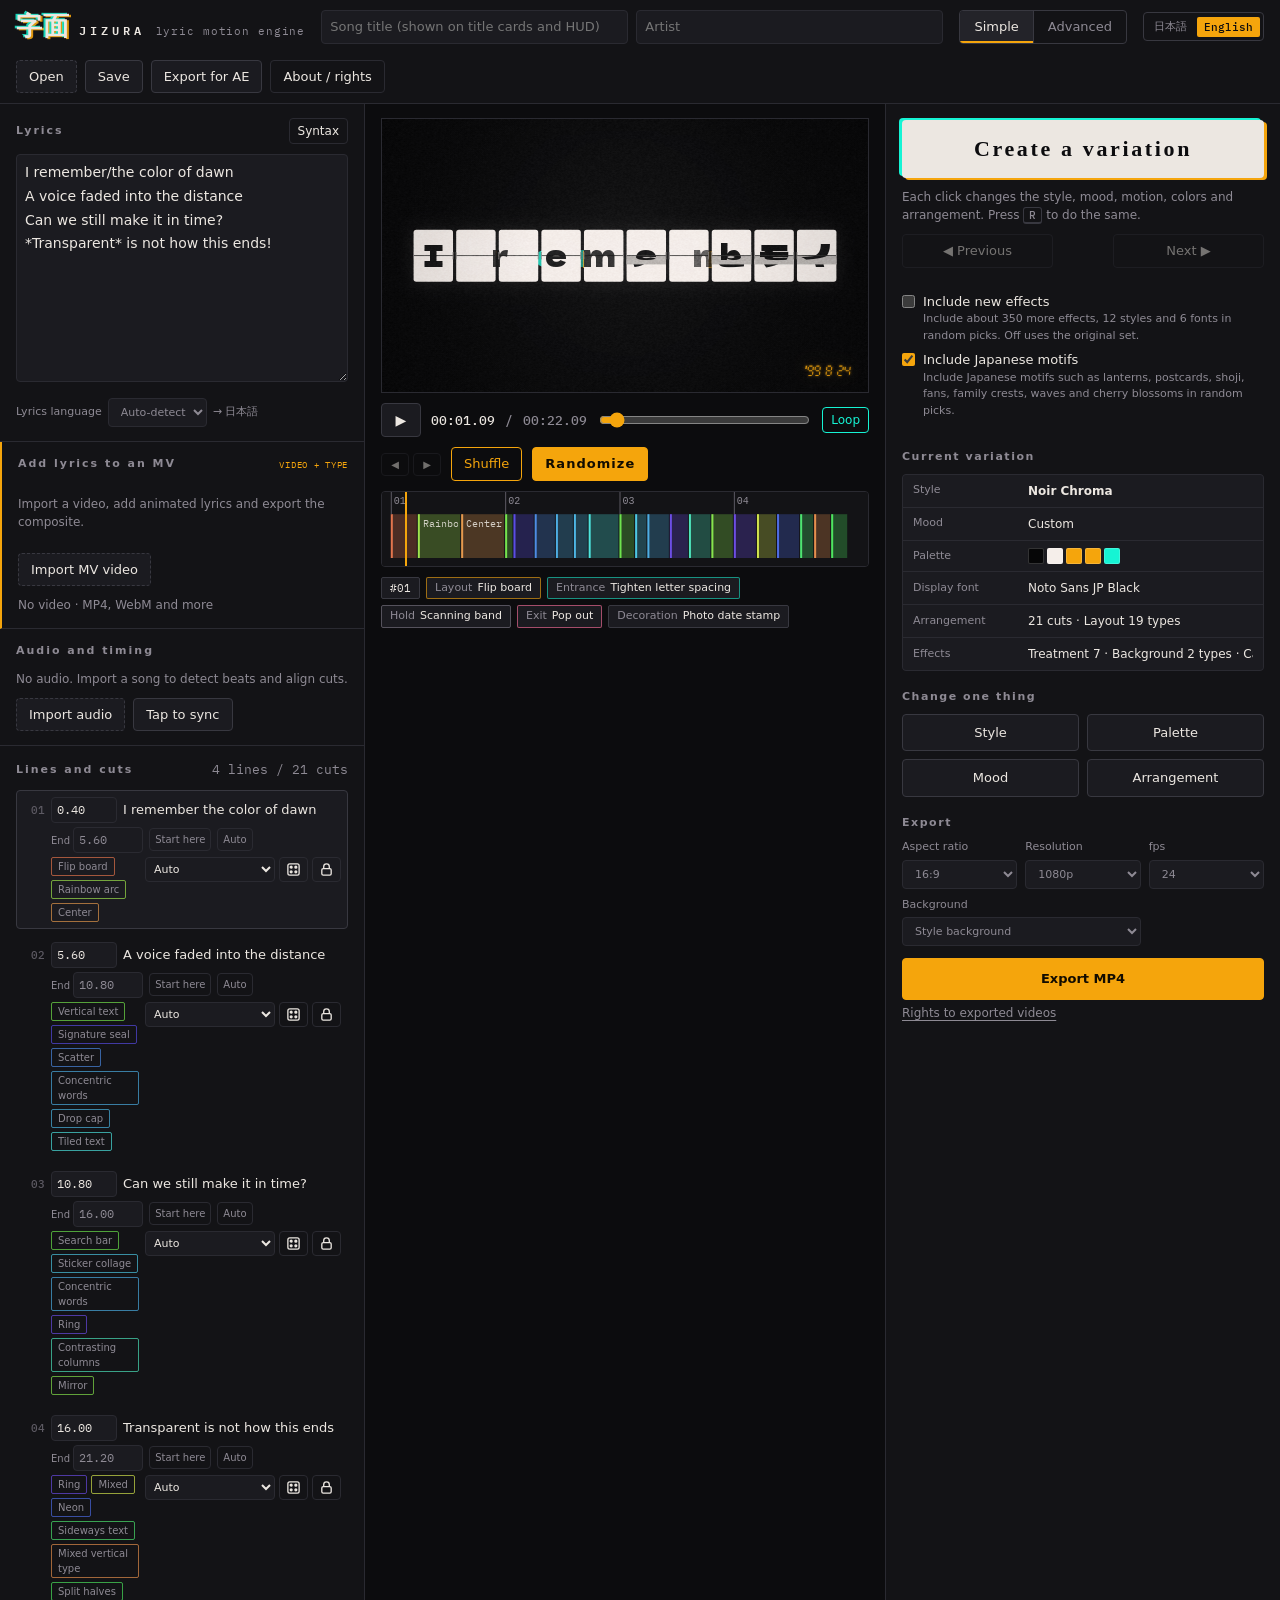
==== en/index.html @ 226ec04e "Add MV video backgrounds with animated lyric compositing" ====
<!doctype html>
<html lang="en">
<head>
<meta charset="utf-8">
<meta name="viewport" content="width=device-width, initial-scale=1, viewport-fit=cover">
<title>JIZURA — Lyric Motion Video Maker</title>
<meta name="description" content="Turn lyrics into animated lyric videos in your browser and export MP4.">
<link rel="canonical" href="https://852wa.github.io/JIZURA/en/">
<link rel="alternate" hreflang="ja" href="https://852wa.github.io/JIZURA/">
<link rel="alternate" hreflang="en" href="https://852wa.github.io/JIZURA/en/">
<meta property="og:type" content="website">
<meta property="og:title" content="JIZURA — Lyric Motion Video Maker">
<meta property="og:description" content="Turn lyrics into animated lyric videos in your browser and export MP4.">
<meta property="og:url" content="https://852wa.github.io/JIZURA/en/">
<meta name="twitter:card" content="summary">
<link rel="preconnect" href="https://fonts.googleapis.com">
<link rel="preconnect" href="https://fonts.gstatic.com" crossorigin>
<style>
:root {
  color-scheme: dark;
  --ink: #0c0c0e;
  --panel: #131316;
  --raised: #1b1b20;
  --raised2: #232329;
  --line: #2a2a31;
  --line2: #383840;
  --text: #ece7e1;
  --muted: #8e8a94;
  --faint: #5d5a63;
  --amber: #f5a50c;
  --cyan: #16f4d4;
  --rose: #ff6f9c;
  --danger: #ff5a6a;
  --ui: "IBM Plex Sans JP", "Noto Sans JP", "Hiragino Sans", "Yu Gothic UI", "Meiryo", system-ui, sans-serif;
  --mono: "IBM Plex Mono", "SFMono-Regular", Consolas, monospace;
  --brand: "Zen Old Mincho", "Noto Serif JP", "Yu Mincho", serif;
  --r: 4px;
}
html, body { height: 100%; }
[hidden] { display: none !important; }
body { margin: 0; background: var(--ink); color: var(--text); font: 13px/1.5 var(--ui); -webkit-font-smoothing: antialiased; }
* { box-sizing: border-box; }
button, input, select, textarea { font: inherit; color: inherit; }
:focus-visible { outline: 2px solid var(--cyan); outline-offset: 2px; }
@media (prefers-reduced-motion: reduce) { * { transition: none !important; } }

#app { display: flex; flex-direction: column; min-height: 100%; }

/* ---------- top bar ---------- */
.bar { display: flex; align-items: center; gap: 16px; padding-block: 10px; padding-inline: 16px; border-bottom: 1px solid var(--line); background: var(--panel); flex-wrap: wrap; }
.brand { display: flex; align-items: baseline; gap: 10px; min-width: 0; }
.brand .mark { font: 900 26px/1 var(--brand); letter-spacing: 0.02em; color: var(--text); text-shadow: -2px -1px 0 rgba(22,244,212,0.85), 2px 1px 0 rgba(245,165,12,0.9); }
.brand .word { font: 600 12px/1 var(--mono); letter-spacing: 0.34em; color: var(--text); }
.brand .tag { font: 400 11px/1 var(--mono); color: var(--muted); letter-spacing: 0.08em; }
.proj { display: flex; gap: 8px; flex: 1 1 280px; min-width: 0; }
.proj input { flex: 1 1 0; min-width: 0; }
.acts { display: flex; gap: 8px; flex-wrap: wrap; }
.lang-switch { display: inline-flex; align-items: center; gap: 3px; flex: none; font: 500 11px var(--mono); border: 1px solid var(--line2); border-radius: var(--r); padding: 3px; }
.lang-switch a, .lang-switch span { display: inline-block; padding: 3px 7px; color: var(--muted); text-decoration: none; border-radius: 2px; }
.lang-switch a:hover { color: var(--text); background: var(--raised2); }
.lang-switch [aria-current=page] { color: var(--ink); background: var(--amber); }
html[lang=en] { --ui: system-ui, -apple-system, "Segoe UI", sans-serif; --brand: Georgia, "Times New Roman", serif; }
html[lang=en] .work { grid-template-columns: minmax(315px, 365px) minmax(0, 1fr) minmax(350px, 395px); }
html[lang=en] .slider { grid-template-columns: 124px minmax(0, 1fr) 36px; }
html[lang=en] .now-row { grid-template-columns: 105px minmax(0, 1fr); }
html[lang=en] .font-row { grid-template-columns: 95px minmax(0, 1fr); }
html[lang=en] .ln .tools select { max-width: 130px; }
html[lang=en] .fields .field { overflow-wrap: anywhere; }
html[lang=en] .easy-grid button, html[lang=en] .tabs button { white-space: normal; line-height: 1.2; }

/* ---------- controls ---------- */
input[type=text], input[type=number], input:not([type]), select, textarea {
  background: var(--raised); border: 1px solid var(--line); border-radius: var(--r); padding: 6px 8px; min-width: 0;
}
input[type=number] { font-family: var(--mono); }
textarea { width: 100%; resize: vertical; line-height: 1.7; }
select { padding-right: 4px; }
button { background: var(--raised); border: 1px solid var(--line2); border-radius: var(--r); padding: 6px 12px; cursor: pointer; white-space: nowrap; }
button:hover { background: var(--raised2); border-color: #4a4a54; }
button:disabled { opacity: 0.45; cursor: not-allowed; }
button.small { padding: 3px 8px; font-size: 12px; }
button.ghost { background: transparent; border-color: var(--line); }
button.primary { background: var(--amber); color: #120c00; border-color: var(--amber); font-weight: 700; }
button.primary:hover { background: #ffb52a; }
button.accent { border-color: var(--amber); color: var(--amber); background: transparent; }
button.accent:hover { background: rgba(245,165,12,0.1); }
button[aria-pressed=true] { border-color: var(--cyan); color: var(--cyan); }
button.icon { padding: 4px 6px; line-height: 0; }
button.icon svg { width: 15px; height: 15px; }
label.file { position: relative; display: inline-flex; align-items: center; gap: 6px; background: var(--raised); border: 1px dashed var(--line2); border-radius: var(--r); padding: 6px 12px; cursor: pointer; }
label.file:hover { border-color: var(--amber); }
label.file input { position: absolute; inset: 0; opacity: 0; cursor: pointer; width: 100%; }
.muted { color: var(--muted); }
.mono { font-family: var(--mono); }
h2, h3 { margin: 0; font-weight: 600; }
h2 { font-size: 11px; letter-spacing: 0.18em; color: var(--muted); }
h3 { font-size: 11px; letter-spacing: 0.14em; color: var(--muted); margin-top: 18px; margin-bottom: 8px; }

/* ---------- workspace ---------- */
.work { flex: 1; display: grid; grid-template-columns: minmax(270px, 330px) minmax(0, 1fr) minmax(290px, 350px); min-height: 0; }
.col { min-width: 0; min-height: 0; }
.col-left, .col-right { background: var(--panel); overflow: auto; }
.col-left { border-right: 1px solid var(--line); }
.col-right { border-left: 1px solid var(--line); }
.sec { padding: 14px 16px; border-bottom: 1px solid var(--line); display: flex; flex-direction: column; gap: 10px; }
.sec-h { display: flex; align-items: center; justify-content: space-between; gap: 8px; }
#lyrics { min-height: 150px; font-size: 14px; }
.syntax { font-size: 12px; color: var(--muted); background: var(--raised); border: 1px solid var(--line); border-radius: var(--r); padding: 10px 12px; }
.syntax code { font-family: var(--mono); color: var(--amber); }
.syntax ul { margin: 0; padding-left: 16px; display: grid; gap: 3px; }
.row { display: flex; align-items: center; gap: 8px; flex-wrap: wrap; }
.audio-name { font-size: 12px; overflow-wrap: anywhere; }
.fields { display: grid; grid-template-columns: repeat(3, minmax(0, 1fr)); gap: 8px; }
.field { display: flex; flex-direction: column; gap: 4px; font-size: 11px; color: var(--muted); }
.field input, .field select { width: 100%; }
.tapbox { border: 1px solid var(--amber); border-radius: var(--r); padding: 10px; display: grid; gap: 8px; background: rgba(245,165,12,0.06); }
.tapbox .next { font-size: 15px; }
button.tap { font: 700 18px/1 var(--mono); letter-spacing: 0.2em; padding: 16px; background: var(--amber); color: #120c00; border-color: var(--amber); }

/* line list */
#lineList { list-style: none; margin: 0; padding: 0; display: grid; gap: 6px; }
.ln { display: grid; grid-template-columns: 22px 66px minmax(0, 1fr); gap: 4px 6px; align-items: center; padding: 6px; border: 1px solid transparent; border-radius: var(--r); }
.ln:hover { background: var(--raised); }
.ln.cur { border-color: var(--line2); background: var(--raised); }
.ln .no { font: 500 11px var(--mono); color: var(--faint); text-align: right; }
.ln .time { width: 100%; padding: 3px 5px; font-size: 12px; }
.ln .txt { overflow: hidden; text-overflow: ellipsis; white-space: nowrap; cursor: pointer; }
.ln .meta { grid-column: 2 / 4; display: flex; justify-content: space-between; align-items: flex-start; gap: 6px; }
.ln .tools { display: flex; gap: 4px; flex: none; }
.ln .tools select { padding: 2px 4px; font-size: 11px; max-width: 92px; }
.ln .cuts { display: flex; gap: 4px; flex-wrap: wrap; min-width: 0; }
.ln .cuts span { font-size: 10px; padding: 1px 6px; border-radius: 2px; border: 1px solid var(--line2); color: var(--muted); cursor: pointer; }
.ln .cuts span:hover { color: var(--text); border-color: var(--amber); }
.mv-section { border-left: 2px solid var(--amber); }
.mv-pill { font: 9px var(--mono); letter-spacing: .08em; color: var(--amber); }
.mv-load { border-color: var(--amber); }
.mv-warning { font-size: 11px; line-height: 1.6; color: var(--amber); overflow-wrap: anywhere; }
.mv-slider { display: grid; grid-template-columns: 1fr auto; gap: 4px 8px; margin: 12px 0; font-size: 11px; color: var(--muted); }
.mv-slider input { grid-column: 1 / -1; width: 100%; }
.mv-slider output { font-family: var(--mono); color: var(--text); }
.mv-presets { margin-top: 12px; }
.mv-presets button { flex: 1; font-size: 11px; }
.mv-section .fields { grid-template-columns: 1fr; }
.mv-section select { width: 100%; }
.ln .line-end-row { grid-column: 2 / 4; display: flex; align-items: center; gap: 6px; font-size: 10px; color: var(--muted); }
.ln .line-end-row input { width: 70px; padding: 3px 5px; font-size: 12px; }
.ln .line-end-row button { padding: 3px 5px; font-size: 10px; }

/* ---------- stage ---------- */
.col-stage { display: flex; flex-direction: column; gap: 10px; padding: 14px 16px; min-width: 0; }
.viewport { position: relative; width: 100%; background: #000; border: 1px solid var(--line); display: grid; place-items: center; overflow: hidden; }
.viewport canvas { display: block; width: 100%; height: auto; max-height: 68vh; object-fit: contain; }
.field-wide { grid-column: span 2; }
.lang-row { display: flex; align-items: center; flex-wrap: wrap; gap: 6px; margin-top: 6px; font-size: 11px; color: var(--muted); }
.lang-row select { width: auto; }
.key-badge { position: absolute; right: 10px; top: 10px; background: rgba(12,12,14,0.78); border: 1px solid var(--line2); color: #fff; padding: 3px 8px; border-radius: var(--r); font-size: 11px; pointer-events: none; letter-spacing: .04em; }
.key-badge i { display: inline-block; width: 9px; height: 9px; border-radius: 2px; margin-right: 6px; vertical-align: -1px; border: 1px solid rgba(255,255,255,.5); }
.overlay-msg { position: absolute; left: 12px; bottom: 12px; background: rgba(12,12,14,0.85); border: 1px solid var(--line2); padding: 6px 10px; border-radius: var(--r); font-size: 12px; }
.transport { display: flex; align-items: center; gap: 10px; flex-wrap: wrap; }
.transport .tc { font: 500 13px var(--mono); font-variant-numeric: tabular-nums; }
.transport input[type=range] { flex: 1 1 160px; accent-color: var(--amber); }
button.play { width: 40px; height: 34px; padding: 0; font-size: 14px; }
#timeline { width: 100%; height: 76px; display: block; background: var(--panel); border: 1px solid var(--line); border-radius: var(--r); cursor: pointer; touch-action: none; }
.cutinfo { display: flex; gap: 6px; flex-wrap: wrap; align-items: center; min-height: 26px; }
.chip { font-size: 11px; padding: 2px 8px; border-radius: 2px; border: 1px solid var(--line2); color: var(--text); background: var(--raised); }
.chip b { font-weight: 500; color: var(--muted); margin-right: 5px; }
.chip.l { border-color: rgba(245,165,12,0.6); }
.chip.e { border-color: rgba(22,244,212,0.55); }
.chip.x { border-color: rgba(255,111,156,0.6); }
.chip.h { border-color: #55525c; }
.hint { font-size: 12px; color: var(--muted); }

/* ---------- right panel ---------- */
.tabs { display: grid; grid-template-columns: repeat(4, 1fr); border-bottom: 1px solid var(--line); position: sticky; top: 0; background: var(--panel); z-index: 2; }
.tabs button { border: 0; border-radius: 0; background: transparent; padding: 11px 4px; color: var(--muted); border-bottom: 2px solid transparent; }
.tabs button[aria-selected=true] { color: var(--text); border-bottom-color: var(--amber); }
.tabpane { padding: 14px 16px 24px; }
.style-grid { display: grid; grid-template-columns: repeat(3, minmax(0, 1fr)); gap: 8px; }
.stile { display: flex; flex-direction: column; gap: 5px; padding: 0; border: 1px solid var(--line); background: transparent; border-radius: var(--r); overflow: hidden; text-align: left; }
.stile canvas { width: 100%; aspect-ratio: 16 / 9; display: block; }
.stile span { font-size: 11px; padding: 0 7px 6px; white-space: nowrap; overflow: hidden; text-overflow: ellipsis; }
.stile[aria-pressed=true] { border-color: var(--amber); box-shadow: 0 0 0 1px var(--amber); color: var(--text); }
.slider { display: grid; grid-template-columns: 96px minmax(0, 1fr) 36px; gap: 8px; align-items: center; margin-bottom: 8px; }
.slider input { width: 100%; accent-color: var(--amber); }
.slider output { font: 500 11px var(--mono); color: var(--muted); text-align: right; }
.checks { display: grid; grid-template-columns: repeat(2, minmax(0, 1fr)); gap: 3px 10px; }
.checks label { display: flex; align-items: center; gap: 6px; font-size: 12px; padding: 2px 0; }
.checks input { accent-color: var(--amber); }
.group-h { display: flex; justify-content: space-between; align-items: center; margin-top: 16px; margin-bottom: 6px; }
.tgroup { border: 1px solid var(--line); border-radius: var(--r); margin-bottom: 8px; background: var(--raised); }
.tgroup summary { display: flex; justify-content: space-between; align-items: center; padding: 8px 10px; cursor: pointer; list-style: none; font-size: 12px; }
.tgroup summary::-webkit-details-marker { display: none; }
.tgroup summary::before { content: '▸'; color: var(--muted); margin-right: 8px; transition: transform .15s; }
.tgroup[open] summary::before { transform: rotate(90deg); }
.tgroup .tg-name { flex: 1; font-weight: 600; }
.tgroup .tg-cnt { color: var(--muted); font-size: 11px; }
.tgroup .tg-tools { display: flex; gap: 6px; padding: 0 10px 8px; }
.tgroup .checks { padding: 0 10px 10px; }
.chip.t { border-color: rgba(180,140,255,0.6); }
.chip.b { border-color: rgba(120,200,120,0.55); }
.chip.c { border-color: rgba(120,170,255,0.6); }
.group-h:first-child { margin-top: 0; }
.color-row { display: grid; grid-template-columns: repeat(3, minmax(0, 1fr)); gap: 8px; }
.color-row label { display: flex; flex-direction: column; gap: 3px; font-size: 11px; color: var(--muted); }
.color-row input[type=color] { width: 100%; height: 28px; padding: 0; border: 1px solid var(--line); background: transparent; border-radius: var(--r); }
.font-row { display: grid; grid-template-columns: 70px minmax(0, 1fr); gap: 8px; align-items: center; margin-bottom: 6px; font-size: 12px; }
.progress { height: 6px; background: var(--raised2); border-radius: 3px; overflow: hidden; }
.progress i { display: block; height: 100%; width: 0; background: linear-gradient(90deg, var(--cyan), var(--amber)); }
.outbtns { display: grid; gap: 8px; margin-top: 12px; }
.outbtns button { padding: 10px 12px; }
.note { font-size: 12px; color: var(--muted); border-left: 2px solid var(--line2); padding-left: 10px; margin-top: 12px; }
.kbd { font: 500 11px var(--mono); border: 1px solid var(--line2); border-bottom-width: 2px; padding: 0 5px; border-radius: 3px; }

label.check { display: flex; align-items: flex-start; gap: 8px; margin-bottom: 8px; cursor: pointer; }
label.check input { margin: 3px 0 0; flex: none; accent-color: var(--amber); }
label.check small { display: block; font-size: 11px; color: var(--muted); }

/* ---------- modes / おまかせ ---------- */
.modes { display: inline-flex; border: 1px solid var(--line2); border-radius: var(--r); overflow: hidden; }
.modes button { border: 0; border-radius: 0; background: transparent; padding: 6px 14px; color: var(--muted); }
.modes button + button { border-left: 1px solid var(--line2); }
.modes button[aria-pressed=true] { background: var(--raised2); color: var(--text); box-shadow: inset 0 -2px 0 var(--amber); }
#app.is-easy .tabs, #app.is-easy .tabpane, #app.is-easy .pro-only { display: none !important; }
.hist-btns { display: inline-flex; gap: 4px; }
button.icon-txt { font-size: 10px; min-width: 28px; }
.transport #btnOmakase { letter-spacing: 0.08em; }

.easy { padding: 16px 16px 28px; display: grid; gap: 18px; }
.easy h3 { margin: 0 0 8px; }
.easy-hero { display: grid; gap: 10px; }
button.omakase {
  position: relative; padding: 18px 14px; font: 900 22px/1 var(--brand); letter-spacing: 0.12em;
  background: var(--text); color: var(--ink); border: 0; border-radius: var(--r);
  box-shadow: -3px -2px 0 var(--cyan), 3px 2px 0 var(--amber);
  transition: transform .12s ease, box-shadow .12s ease;
}
button.omakase:hover { background: #fff; box-shadow: -5px -3px 0 var(--cyan), 5px 3px 0 var(--amber); }
button.omakase:active { transform: translateY(1px) scale(0.99); box-shadow: -1px -1px 0 var(--cyan), 1px 1px 0 var(--amber); }
button.omakase:disabled { box-shadow: none; }
.easy-hero .hint { margin: 0; }
.hist-row { display: grid; grid-template-columns: 1fr auto 1fr; gap: 8px; align-items: center; }
.hist-row #histPos { font-size: 11px; text-align: center; min-width: 44px; }
.now { display: grid; gap: 1px; background: var(--line); border: 1px solid var(--line); border-radius: var(--r); overflow: hidden; }
.now-row { display: grid; grid-template-columns: 84px minmax(0, 1fr); gap: 10px; align-items: center; padding: 7px 10px; background: var(--raised); font-size: 12px; }
.now-row .k { color: var(--muted); font-size: 11px; }
.now-row .v { display: flex; align-items: center; gap: 8px; min-width: 0; overflow: hidden; text-overflow: ellipsis; white-space: nowrap; }
.now-row b { font-weight: 700; }
.tagl { font: 500 10px var(--mono); color: var(--cyan); border: 1px solid rgba(22,244,212,0.5); padding: 0 5px; border-radius: 2px; }
.easy-grid { display: grid; grid-template-columns: repeat(2, minmax(0, 1fr)); gap: 8px; }
.easy-grid button { padding: 10px 8px; }
.easy .fields { display: grid; grid-template-columns: repeat(3, minmax(0, 1fr)); gap: 8px; }
.easy .exp-box { margin-top: 10px; }
.swatches { display: inline-flex; gap: 3px; vertical-align: middle; }
.swatches i { width: 16px; height: 16px; border-radius: 2px; border: 1px solid rgba(255,255,255,0.18); display: inline-block; }
#paletteSwatch i { width: 22px; height: 22px; }
.toast {
  position: absolute; top: 12px; left: 50%; transform: translate(-50%, -6px); opacity: 0;
  display: flex; align-items: center; gap: 10px; max-width: calc(100% - 24px);
  background: rgba(12,12,14,0.9); border: 1px solid var(--line2); border-left: 2px solid var(--amber);
  padding: 7px 12px; border-radius: var(--r); font-size: 12px; white-space: nowrap; overflow: hidden; text-overflow: ellipsis; pointer-events: none;
  transition: opacity .2s ease, transform .2s ease;
}
.toast.in { opacity: 1; transform: translate(-50%, 0); }
.toast.out { opacity: 0; transform: translate(-50%, -6px); }

/* ---------- 利用について ---------- */
button.linkish { background: none; border: 0; padding: 4px 0; color: var(--muted); font-size: 12px; text-decoration: underline; text-underline-offset: 3px; cursor: pointer; justify-self: start; }
button.linkish:hover { color: var(--text); background: none; }
dialog.terms { width: min(520px, calc(100vw - 32px)); max-height: calc(100vh - 48px); overflow: auto; padding: 22px 24px 18px; background: var(--panel); color: var(--text); border: 1px solid var(--line2); border-radius: 8px; box-shadow: 0 20px 60px rgba(0,0,0,0.55); }
dialog.terms::backdrop { background: rgba(6,6,8,0.66); }
dialog.terms h2 { font-size: 15px; letter-spacing: 0.08em; color: var(--text); margin: 0 0 14px; }
dialog.terms p { margin: 0 0 10px; line-height: 1.75; font-size: 13px; }
dialog.terms a { color: var(--cyan); word-break: break-all; }
.terms-main { border-left: 3px solid var(--amber); background: var(--raised); padding: 12px 14px 4px; border-radius: 0 var(--r) var(--r) 0; margin-bottom: 14px; }
.terms-main .terms-big { font-size: 15px; }
.terms-main strong { color: var(--amber); font-weight: 700; }
.terms-sub { color: var(--muted); font-size: 12px !important; }
.terms-note { font-size: 12px !important; }
.terms-oss { font-size: 12px; color: var(--muted); margin: 4px 0 14px; }
.terms-oss summary { cursor: pointer; }
.terms-oss p { font-size: 12px !important; margin-top: 6px; }
.terms-foot { display: flex; justify-content: space-between; align-items: center; gap: 12px; border-top: 1px solid var(--line); padding-top: 12px; }

/* ---------- responsive ---------- */
@media (max-width: 1180px) {
  .work { grid-template-columns: minmax(0, 1fr) minmax(0, 1fr); }
  html[lang=en] .work { grid-template-columns: minmax(0, 1fr) minmax(0, 1fr); }
  .col-stage { grid-column: 1 / -1; order: -1; }
  .col-left { border-right: 1px solid var(--line); }
  .col-right { border-left: 0; }
}
@media (max-width: 760px) {
  .work { grid-template-columns: minmax(0, 1fr); }
  html[lang=en] .work { grid-template-columns: minmax(0, 1fr); }
  .col-left, .col-right { border: 0; border-top: 1px solid var(--line); }
  .bar { gap: 10px; }
  .brand .tag { display: none; }
  .fields { grid-template-columns: repeat(2, minmax(0, 1fr)); }
  .easy .fields { grid-template-columns: repeat(3, minmax(0, 1fr)); }
  #app.is-easy .col-right { order: 0; border-top: 1px solid var(--line); }
  #app.is-easy .col-left { order: 1; }
  .transport .hist-btns { display: none; }
}

/* 追加分 / 和風 switches + badges */
.pick-sets { margin: 12px 0 6px; text-align: left; }
.pick-sets label.check { margin-bottom: 6px; }
.easy-hero .pick-sets { margin-top: 14px; }
.set-badge { display: inline-block; margin-left: 4px; padding: 0 4px; border: 1px solid var(--amber); border-radius: 3px; color: var(--amber); font-size: 10px; line-height: 15px; vertical-align: 1px; }
.set-badge.ex { border-color: var(--cyan, #4cc9d9); color: var(--cyan, #4cc9d9); }
.checks label.set-off { opacity: 0.45; }
.checks label.set-off .set-badge { border-color: var(--muted); color: var(--muted); }
.stile { position: relative; }
.stile .badges { position: absolute; top: 4px; left: 4px; padding: 0; display: flex; gap: 3px; }
.stile .set-badge { margin: 0; padding: 0 4px; font-size: 10px; line-height: 15px; background: rgba(0,0,0,0.55); }
.stile.set-off { opacity: 0.55; }

</style>
</head>
<body>
<div id="app">
  <header class="bar">
    <div class="brand"><span class="mark" aria-hidden="true">字面</span><span class="word">JIZURA</span><span class="tag">lyric motion engine</span></div>
    <div class="proj">
      <input id="songTitle" type="text" placeholder="Song title (shown on title cards and HUD)" aria-label="Song title">
      <input id="songArtist" type="text" placeholder="Artist" aria-label="Artist">
    </div>
    <div class="modes" role="group" aria-label="Editor mode">
      <button id="modeEasy" aria-pressed="false" title="A simple workspace focused on automatic creation">Simple</button>
      <button id="modePro" aria-pressed="true" title="Show all settings">Advanced</button>
    </div>
    <nav class="lang-switch" aria-label="Language"><a href="../index.html" lang="ja">日本語</a><span aria-current="page">English</span></nav>
    <div class="acts">
      <label class="file" title="Open a saved project (.json)">Open<input id="fileProject" type="file" accept=".json,application/json"></label>
      <button id="btnSave" title="Save project as .json">Save</button>
      <button id="btnAE" title="Export project data for the After Effects panel">Export for AE</button>
      <button id="btnTerms" class="ghost terms-open" title="Rights and licenses for your exports">About / rights</button>
    </div>
  </header>

  <main class="work">
    <!-- ================= left: lyrics & timing ================= -->
    <section class="col col-left" aria-label="Lyrics and timing">
      <div class="sec">
        <div class="sec-h"><h2>Lyrics</h2><button id="btnSyntax" class="ghost small" aria-expanded="false">Syntax</button></div>
        <textarea id="lyrics" rows="9" spellcheck="false" aria-label="Lyrics (one phrase per line)"></textarea>
        <label class="lang-row">Lyrics language<select id="lyricLang"><option value="auto">Auto-detect</option><option value="ja">日本語</option><option value="zh-Hant">繁體中文</option><option value="zh-Hans">简体中文</option><option value="ko">한국어</option></select><span id="langNote" class="muted"></span></label>
        <div id="syntax" class="syntax" hidden>
          <ul>
            <li>One phrase per line. A blank line adds a short pause.</li>
            <li><code>I remember/the dawn</code> … <code>/</code> marks a cut boundary</li>
            <li><code>*transparent*</code> … emphasis (larger, stronger effects)</li>
            <li>A trailing <code>!</code> … adds a flash and shake</li>
            <li><code>lyrics|reading or note</code> … smaller text in annotation layouts</li>
            <li><code>[01:23.45]Lyrics</code> … uses an LRC timestamp</li>
            <li><code>#</code> starts a comment (ignored)</li>
          </ul>
        </div>
      </div>

      <div class="sec mv-section">
        <div class="sec-h"><h2>Add lyrics to an MV</h2><span class="mv-pill">VIDEO + TYPE</span></div>
        <p class="hint">Import a video, add animated lyrics and export the composite.</p>
        <div class="row">
          <label class="file mv-load">Import MV video<input id="videoFile" type="file" accept="video/*,.mp4,.webm,.mov,.m4v"></label>
          <button id="btnRemoveVideo" class="ghost small" hidden>Remove video</button>
        </div>
        <div id="videoName" class="muted audio-name" role="status" aria-live="polite">No video · MP4, WebM and more</div>
        <p id="videoWarning" class="mv-warning" role="status" hidden></p>
        <div id="videoControls" hidden>
          <div class="fields">
            <label class="field">Video fit<select id="videoFit"><option value="contain">Fit whole video</option><option value="cover">Fill frame</option></select></label>
            <label class="field">Audio source<select id="videoAudioSource"><option value="video">Video audio</option><option value="audio">Imported audio</option><option value="mute">Mute</option></select></label>
          </div>
          <div class="row mv-presets" role="group" aria-label="Text placement presets">
            <button type="button" data-mv-preset="center">Center</button><button type="button" data-mv-preset="lower">Lower</button><button type="button" data-mv-preset="upper">Upper</button>
          </div>
          <label class="mv-slider">Text scale <output id="videoTextScaleValue"></output><input id="videoTextScale" type="range" min="20" max="100" step="1"></label>
          <label class="mv-slider">Horizontal position <output id="videoXValue"></output><input id="videoX" type="range" min="0" max="100" step="1"></label>
          <label class="mv-slider">Vertical position <output id="videoYValue"></output><input id="videoY" type="range" min="0" max="100" step="1"></label>
          <label class="mv-slider">Dim video <output id="videoDimValue"></output><input id="videoDim" type="range" min="0" max="80" step="1"></label>
          <label class="row"><input id="videoShadow" type="checkbox">Text shadow</label>
          <p class="hint">Adjust lyric start and end times in the line list below. Export uses the MV duration. Video processing stays on your device.</p>
        </div>
      </div>

      <div class="sec">
        <div class="sec-h"><h2>Audio and timing</h2></div>
        <div id="audioName" class="muted audio-name">No audio. Import a song to detect beats and align cuts.</div>
        <div class="row">
          <label class="file" title="MP3, WAV, M4A and more">Import audio<input id="audioFile" type="file" accept="audio/*,.mp3,.wav,.m4a,.aac,.ogg,.flac"></label>
          <button id="btnTap" title="Tap at the start of each line while the song plays">Tap to sync</button>
        </div>
        <div class="fields pro-only">
          <label class="field">BPM<input id="bpm" type="number" min="0" max="300" step="0.1" placeholder="Auto"></label>
          <label class="field">Start (s)<input id="offset" type="number" min="0" step="0.05"></label>
          <label class="field">Line duration<input id="lineScale" type="number" min="0.4" max="3" step="0.05"></label>
        </div>
        <div class="row pro-only">
          <label class="row" style="gap:6px"><input id="snap" type="checkbox"> Snap to beat</label>
          <button id="btnResetTimes" class="ghost small">Clear manual timing</button>
        </div>
        <div id="tapPanel" class="tapbox" hidden>
          <div class="hint">Press <span class="kbd">Space</span> or the button as each line starts.</div>
          <div class="next">Next: <b id="tapLine">—</b></div>
          <button id="tapBtn" class="tap">TAP</button>
          <button id="tapStop" class="ghost">Finish</button>
        </div>
      </div>

      <div class="sec">
        <div class="sec-h"><h2>Lines and cuts</h2><span id="linesInfo" class="muted mono"></span></div>
        <ol id="lineList"></ol>
      </div>
    </section>

    <!-- ================= center: stage ================= -->
    <section class="col col-stage" aria-label="Preview">
      <div class="viewport" id="viewport"><canvas id="view" width="1280" height="720"></canvas><div id="viewMsg" class="overlay-msg" hidden></div><div id="keyBadge" class="key-badge" hidden></div><div id="toast" class="toast" role="status" aria-live="polite" hidden></div></div>
      <div class="transport">
        <button id="btnPlay" class="play" aria-label="Play">▶</button>
        <span id="timeNow" class="tc">00:00.00</span><span class="tc muted">/</span><span id="timeDur" class="tc muted">00:00.00</span>
        <input id="scrub" type="range" min="0" max="10000" value="0" aria-label="Playback position">
        <button id="btnLoop" class="ghost small" aria-pressed="true">Loop</button>
        <span class="hist-btns">
          <button id="btnPrev" class="ghost small icon-txt" title="Previous variation" aria-label="Previous">◀</button>
          <button id="btnNext" class="ghost small icon-txt" title="Next variation" aria-label="Next">▶</button>
        </span>
        <button id="btnShuffle" class="accent" title="Shuffle the arrangement, keeping locked lines">Shuffle</button>
        <button id="btnOmakase" class="primary" title="Randomize style, mood, effects and colors (R)">Randomize</button>
      </div>
      <canvas id="timeline" aria-label="Timeline (click to seek)"></canvas>
      <div class="cutinfo" id="cutInfo"></div>
    </section>

    <!-- ================= right: look & output ================= -->
    <section class="col col-right" aria-label="Style and export">
      <div id="easyPanel" class="easy" hidden>
        <div class="easy-hero">
          <button id="btnOmakaseBig" class="omakase">Create a variation</button>
          <p class="hint">Each click changes the style, mood, motion, colors and arrangement. Press <span class="kbd">R</span> to do the same.</p>
          <div class="hist-row">
            <button id="btnPrev2" class="ghost">◀ Previous</button>
            <span id="histPos" class="muted mono"></span>
            <button id="btnNext2" class="ghost">Next ▶</button>
          </div>
          <div class="pick-sets">
            <label class="check"><input id="eExtra" class="extra-toggle" type="checkbox"><span>Include new effects<small>Include about 350 more effects, 12 styles and 6 fonts in random picks. Off uses the original set.</small></span></label>
            <label class="check"><input id="eWa" class="wa-toggle" type="checkbox" checked><span>Include Japanese motifs<small>Include Japanese motifs such as lanterns, postcards, shoji, fans, family crests, waves and cherry blossoms in random picks.</small></span></label>
          </div>
        </div>
        <div class="easy-sec">
          <h3>Current variation</h3>
          <div id="easyNow" class="now"></div>
        </div>
        <div class="easy-sec">
          <h3>Change one thing</h3>
          <div class="easy-grid">
            <button id="eStyle" title="Change the style only">Style</button>
            <button id="ePalette" title="Randomize accent and offset colors">Palette</button>
            <button id="eMood" title="Change motion, glitch and technique mood">Mood</button>
            <button id="eCut" title="Change the arrangement and motion only">Arrangement</button>
          </div>
        </div>
        <div class="easy-sec">
          <h3>Export</h3>
          <div class="fields">
            <label class="field">Aspect ratio<select id="eAspect"><option value="16:9">16:9</option><option value="9:16">9:16 portrait</option><option value="4:3">4:3</option><option value="3:4">3:4 portrait</option><option value="1:1">1:1</option><option value="4:5">4:5 portrait</option><option value="21:9">21:9</option></select></label>
            <label class="field">Resolution<select id="eRes"><option value="720">720p</option><option value="1080">1080p</option><option value="1440">1440p</option><option value="2160">4K</option></select></label>
            <label class="field">fps<select id="eFps"><option>24</option><option>30</option><option>60</option></select></label>
            <label class="field field-wide">Background<select id="eKey"><option value="off">Style background</option><option value="green">Green screen (compositing)</option><option value="black">Black background (compositing)</option></select></label>
          </div>
          <div class="outbtns"><button id="eMP4" class="primary">Export MP4</button></div>
          <button class="terms-open linkish">Rights to exported videos</button>
          <div class="exp-box" hidden>
            <div class="progress"><i class="exp-bar"></i></div>
            <div class="row" style="justify-content:space-between;margin-top:6px"><span class="exp-text muted mono">—</span><button class="exp-cancel ghost small">Cancel</button></div>
          </div>
        </div>
      </div>
      <nav class="tabs" role="tablist">
        <button role="tab" data-tab="style" aria-selected="true">Style</button>
        <button role="tab" data-tab="fx" aria-selected="false">Effects</button>
        <button role="tab" data-tab="tech" aria-selected="false">Techniques</button>
        <button role="tab" data-tab="out" aria-selected="false">Export</button>
      </nav>

      <div class="tabpane" data-pane="style">
        <div id="styleGrid" class="style-grid"></div>
        <h3>Font roles</h3>
        <div id="fontRoles"></div>
        <div class="row" style="margin-top:8px">
          <input id="localFont" type="text" placeholder="Installed font name (e.g. Arial)" style="flex:1">
          <button id="btnAddFont">Add</button>
        </div>
        <div class="row" style="margin-top:8px"><label class="file">Font file (.ttf/.otf)<input id="fontFile" type="file" accept=".ttf,.otf,.woff,.woff2"></label></div>
        <h3>Accent and offset colors</h3>
        <label class="check"><input id="accentOn" type="checkbox"><span>Use custom colors<small>Applies to every scene. Brightness adapts to the background.</small></span></label>
        <div class="color-row" id="colorRowAccent"></div>
        <div class="row" style="margin-top:10px">
          <button id="btnRandPalette" class="accent">Randomize palette</button>
          <div id="paletteSwatch" class="swatches" aria-hidden="true"></div>
        </div>
        <h3>Background and text colors</h3>
        <label class="check"><input id="colorOn" type="checkbox"><span>Use custom background and text colors</span></label>
        <div class="color-row" id="colorRow"></div>
      </div>

      <div class="tabpane" data-pane="fx" hidden>
        <div id="fxSliders"></div>
        <div class="row" style="margin-top:6px">
          <label class="row" style="gap:6px"><input id="fxFlash" type="checkbox"> Flash</label>
          <label class="row" style="gap:6px">Frame stepping <select id="fxKoma" title="Motion drawings per second (independent of export fps)"><option value="0">Full (export fps)</option><option value="12">On twos (12 drawings/s)</option><option value="8">On threes (8 drawings/s)</option></select></label>
        </div>
        <div class="fields" style="margin-top:12px">
          <label class="field">HUD<select id="fxHud"><option value="auto">Auto (by style)</option><option value="on">Always show</option><option value="off">Hide</option></select></label>
          <label class="field">Seed<input id="seed" type="number" step="1"></label>
          <label class="field">&nbsp;<button id="btnSeed" class="ghost">New seed</button></label>
        </div>
        <p class="note">The same seed produces the same arrangement. Reroll or lock individual lines in the list on the left.</p>
      </div>

      <div class="tabpane" data-pane="tech" hidden>
        <div class="pick-sets">
          <label class="check"><input id="tExtra" class="extra-toggle" type="checkbox"><span>Include new effects<small>Include techniques, styles and fonts marked New in automatic picks.</small></span></label>
          <label class="check"><input id="tWa" class="wa-toggle" type="checkbox" checked><span>Include Japanese motifs<small>Include techniques and styles marked JP in automatic picks. Manual selections remain available.</small></span></label>
        </div>
        <div class="row" style="margin-bottom:10px"><input id="techFilter" type="text" placeholder="Filter techniques by name" style="flex:1" aria-label="Filter techniques by name"><span id="techTotal" class="muted mono"></span></div>
        <div id="techLists"></div>
      </div>

      <div class="tabpane" data-pane="out" hidden>
        <div class="fields">
          <label class="field">Aspect ratio<select id="outAspect"><option value="16:9">16:9</option><option value="9:16">9:16 portrait</option><option value="4:3">4:3</option><option value="3:4">3:4 portrait</option><option value="1:1">1:1</option><option value="4:5">4:5 portrait</option><option value="21:9">21:9</option></select></label>
          <label class="field">Resolution<select id="outRes"><option value="720">720p</option><option value="1080">1080p</option><option value="1440">1440p</option><option value="2160">4K</option></select></label>
          <label class="field">fps<select id="outFps"><option>24</option><option>30</option><option>60</option></select></label>
          <label class="field">Quality<select id="outQuality"><option value="standard">Standard</option><option value="high">High</option><option value="max">Maximum</option></select></label>
          <label class="field field-wide">Background<select id="outKey"><option value="off">Style background</option><option value="green">Green screen (compositing)</option><option value="black">Black background (compositing)</option></select></label>
        </div>
        <p class="note key-note">Green screen and black background render white text and effects over a solid color, without background patterns, paper texture, particles or vignette. The preview shows the export. Use a chroma key for green or Screen blending / a luma key for black to composite over footage.</p>
        <label class="row" style="gap:6px;margin-top:10px"><input id="outAudio" type="checkbox" checked> Include audio in video</label>
        <div class="outbtns">
          <button id="btnMP4" class="primary">Export MP4</button>
          <button id="btnPNG">PNG sequence (ZIP)</button>
          <button id="btnPNGA">Transparent PNG (ZIP)</button>
        </div>
        <div class="exp-box" hidden style="margin-top:12px">
          <div class="progress"><i class="exp-bar"></i></div>
          <div class="row" style="justify-content:space-between;margin-top:6px"><span class="exp-text muted mono">—</span><button class="exp-cancel ghost small">Cancel</button></div>
        </div>
        <button class="terms-open linkish" style="margin-top:10px">Rights and licenses for exported videos and images</button>
        <p class="note" id="codecNote">Export runs in your browser (Chrome or Edge recommended).</p>
      </div>
    </section>
  </main>
</div>

<dialog id="termsDlg" class="terms" aria-labelledby="termsTitle">
  <form method="dialog">
    <h2 id="termsTitle">About / rights</h2>
    <div class="terms-main">
      <p class="terms-big">You own the <strong>videos and images you create</strong>.</p>
      <p class="terms-sub">Lyrics and music remain the property of their respective rights holders.</p>
    </div>
    <p>The tool is released under the <strong>MIT license</strong>. See the license at:</p>
    <p><a href="https://github.com/852wa/JIZURA" target="_blank" rel="noopener">https://github.com/852wa/JIZURA</a></p>
    <p class="muted terms-note">Your lyrics and audio are processed in this browser and are not sent to a server.</p>
    <details class="terms-oss"><summary>Open source software</summary>
      <p>MP4 export: mp4-muxer（MIT License）<br>Fonts: Google Fonts typefaces（SIL Open Font License 1.1）</p>
    </details>
    <div class="terms-foot"><span class="muted mono">© 2026 hakoniwa · MIT</span><button value="close" class="primary" autofocus>Close</button></div>
  </form>
</dialog>

<script>
/*! mp4-muxer v5.2.2 | MIT License | (c) 2023 Vanilagy | see THIRD_PARTY_NOTICES.md */
"use strict";var Mp4Muxer=(()=>{var we=Object.defineProperty,at=Object.getOwnPropertyDescriptor,nt=Object.getOwnPropertyNames,ot=Object.prototype.hasOwnProperty,ht=(e,t)=>{for(var s in t)we(e,s,{get:t[s],enumerable:!0})},lt=(e,t,s,r)=>{if(t&&typeof t=="object"||typeof t=="function")for(let a of nt(t))!ot.call(e,a)&&a!==s&&we(e,a,{get:()=>t[a],enumerable:!(r=at(t,a))||r.enumerable});return e},ft=e=>lt(we({},"__esModule",{value:!0}),e),ve=(e,t,s)=>{if(!t.has(e))throw TypeError("Cannot "+s)},i=(e,t,s)=>(ve(e,t,"read from private field"),s?s.call(e):t.get(e)),d=(e,t,s)=>{if(t.has(e))throw TypeError("Cannot add the same private member more than once");t instanceof WeakSet?t.add(e):t.set(e,s)},C=(e,t,s,r)=>(ve(e,t,"write to private field"),r?r.call(e,s):t.set(e,s),s),ut=(e,t,s,r)=>({set _(a){C(e,t,a,s)},get _(){return i(e,t,r)}}),m=(e,t,s)=>(ve(e,t,"access private method"),s),Re={};ht(Re,{ArrayBufferTarget:()=>qe,FileSystemWritableFileStreamTarget:()=>Xe,Muxer:()=>vi,StreamTarget:()=>Te});var p=new Uint8Array(8),z=new DataView(p.buffer),y=e=>[(e%256+256)%256],c=e=>(z.setUint16(0,e,!1),[p[0],p[1]]),dt=e=>(z.setInt16(0,e,!1),[p[0],p[1]]),Pe=e=>(z.setUint32(0,e,!1),[p[1],p[2],p[3]]),n=e=>(z.setUint32(0,e,!1),[p[0],p[1],p[2],p[3]]),mt=e=>(z.setInt32(0,e,!1),[p[0],p[1],p[2],p[3]]),x=e=>(z.setUint32(0,Math.floor(e/2**32),!1),z.setUint32(4,e,!1),[p[0],p[1],p[2],p[3],p[4],p[5],p[6],p[7]]),ge=e=>(z.setInt16(0,2**8*e,!1),[p[0],p[1]]),A=e=>(z.setInt32(0,2**16*e,!1),[p[0],p[1],p[2],p[3]]),ye=e=>(z.setInt32(0,2**30*e,!1),[p[0],p[1],p[2],p[3]]),E=(e,t=!1)=>{let s=Array(e.length).fill(null).map((r,a)=>e.charCodeAt(a));return t&&s.push(0),s},se=e=>e&&e[e.length-1],Ce=e=>{let t;for(let s of e)(!t||s.presentationTimestamp>t.presentationTimestamp)&&(t=s);return t},O=(e,t,s=!0)=>{let r=e*t;return s?Math.round(r):r},Le=e=>{let t=e*(Math.PI/180),s=Math.cos(t),r=Math.sin(t);return[s,r,0,-r,s,0,0,0,1]},Ve=Le(0),je=e=>[A(e[0]),A(e[1]),ye(e[2]),A(e[3]),A(e[4]),ye(e[5]),A(e[6]),A(e[7]),ye(e[8])],X=e=>!e||typeof e!="object"?e:Array.isArray(e)?e.map(X):Object.fromEntries(Object.entries(e).map(([t,s])=>[t,X(s)])),V=e=>e>=0&&e<2**32,v=(e,t,s)=>({type:e,contents:t&&new Uint8Array(t.flat(10)),children:s}),w=(e,t,s,r,a)=>v(e,[y(t),Pe(s),r??[]],a),pt=e=>{let t=512;return e.fragmented?v("ftyp",[E("iso5"),n(t),E("iso5"),E("iso6"),E("mp41")]):v("ftyp",[E("isom"),n(t),E("isom"),e.holdsAvc?E("avc1"):[],E("mp41")])},Se=e=>({type:"mdat",largeSize:e}),ct=e=>({type:"free",size:e}),re=(e,t,s=!1)=>v("moov",null,[wt(t,e),...e.map(r=>vt(r,t)),s?Gt(e):null]),wt=(e,t)=>{let s=O(Math.max(0,...t.filter(l=>l.samples.length>0).map(l=>{const u=Ce(l.samples);return u.presentationTimestamp+u.duration})),Ae),r=Math.max(...t.map(l=>l.id))+1,a=!V(e)||!V(s),o=a?x:n;return w("mvhd",+a,0,[o(e),o(e),n(Ae),o(s),A(1),ge(1),Array(10).fill(0),je(Ve),Array(24).fill(0),n(r)])},vt=(e,t)=>v("trak",null,[gt(e,t),yt(e,t)]),gt=(e,t)=>{let s=Ce(e.samples),r=O(s?s.presentationTimestamp+s.duration:0,Ae),a=!V(t)||!V(r),o=a?x:n,l;return e.info.type==="video"?l=typeof e.info.rotation=="number"?Le(e.info.rotation):e.info.rotation:l=Ve,w("tkhd",+a,3,[o(t),o(t),n(e.id),n(0),o(r),Array(8).fill(0),c(0),c(0),ge(e.info.type==="audio"?1:0),c(0),je(l),A(e.info.type==="video"?e.info.width:0),A(e.info.type==="video"?e.info.height:0)])},yt=(e,t)=>v("mdia",null,[Ct(e,t),St(e.info.type==="video"?"vide":"soun"),Tt(e)]),Ct=(e,t)=>{let s=Ce(e.samples),r=O(s?s.presentationTimestamp+s.duration:0,e.timescale),a=!V(t)||!V(r),o=a?x:n;return w("mdhd",+a,0,[o(t),o(t),n(e.timescale),o(r),c(21956),c(0)])},St=e=>w("hdlr",0,0,[E("mhlr"),E(e),n(0),n(0),n(0),E("mp4-muxer-hdlr",!0)]),Tt=e=>v("minf",null,[e.info.type==="video"?bt():_t(),kt(),At(e)]),bt=()=>w("vmhd",0,1,[c(0),c(0),c(0),c(0)]),_t=()=>w("smhd",0,0,[c(0),c(0)]),kt=()=>v("dinf",null,[Et()]),Et=()=>w("dref",0,0,[n(1)],[zt()]),zt=()=>w("url ",0,1),At=e=>{const t=e.compositionTimeOffsetTable.length>1||e.compositionTimeOffsetTable.some(s=>s.sampleCompositionTimeOffset!==0);return v("stbl",null,[Ot(e),Vt(e),jt(e),$t(e),Ht(e),qt(e),t?Xt(e):null])},Ot=e=>w("stsd",0,0,[n(1)],[e.info.type==="video"?Mt(ri[e.info.codec],e):Rt(ni[e.info.codec],e)]),Mt=(e,t)=>v(e,[Array(6).fill(0),c(1),c(0),c(0),Array(12).fill(0),c(t.info.width),c(t.info.height),n(4718592),n(4718592),n(0),c(1),Array(32).fill(0),c(24),dt(65535)],[ai[t.info.codec](t),t.info.decoderConfig.colorSpace?Ut(t):null]),Bt={bt709:1,bt470bg:5,smpte170m:6},It={bt709:1,smpte170m:6,"iec61966-2-1":13},Dt={rgb:0,bt709:1,bt470bg:5,smpte170m:6},Ut=e=>v("colr",[E("nclx"),c(Bt[e.info.decoderConfig.colorSpace.primaries]),c(It[e.info.decoderConfig.colorSpace.transfer]),c(Dt[e.info.decoderConfig.colorSpace.matrix]),y((e.info.decoderConfig.colorSpace.fullRange?1:0)<<7)]),xt=e=>e.info.decoderConfig&&v("avcC",[...new Uint8Array(e.info.decoderConfig.description)]),Wt=e=>e.info.decoderConfig&&v("hvcC",[...new Uint8Array(e.info.decoderConfig.description)]),Ft=e=>{if(!e.info.decoderConfig)return null;let t=e.info.decoderConfig;if(!t.colorSpace)throw new Error("'colorSpace' is required in the decoder config for VP9.");let s=t.codec.split("."),r=Number(s[1]),a=Number(s[2]),u=(Number(s[3])<<4)+(0<<1)+Number(t.colorSpace.fullRange);return w("vpcC",1,0,[y(r),y(a),y(u),y(2),y(2),y(2),c(0)])},Nt=()=>{let s=(1<<7)+1;return v("av1C",[s,0,0,0])},Rt=(e,t)=>v(e,[Array(6).fill(0),c(1),c(0),c(0),n(0),c(t.info.numberOfChannels),c(16),c(0),c(0),A(t.info.sampleRate)],[oi[t.info.codec](t)]),Pt=e=>{let t=new Uint8Array(e.info.decoderConfig.description);return w("esds",0,0,[n(58753152),y(32+t.byteLength),c(1),y(0),n(75530368),y(18+t.byteLength),y(64),y(21),Pe(0),n(130071),n(130071),n(92307584),y(t.byteLength),...t,n(109084800),y(1),y(2)])},Lt=e=>{let t=3840,s=0;const r=e.info.decoderConfig?.description;if(r){if(r.byteLength<18)throw new TypeError("Invalid decoder description provided for Opus; must be at least 18 bytes long.");const a=ArrayBuffer.isView(r)?new DataView(r.buffer,r.byteOffset,r.byteLength):new DataView(r);t=a.getUint16(10,!0),s=a.getInt16(14,!0)}return v("dOps",[y(0),y(e.info.numberOfChannels),c(t),n(e.info.sampleRate),ge(s),y(0)])},Vt=e=>w("stts",0,0,[n(e.timeToSampleTable.length),e.timeToSampleTable.map(t=>[n(t.sampleCount),n(t.sampleDelta)])]),jt=e=>{if(e.samples.every(s=>s.type==="key"))return null;let t=[...e.samples.entries()].filter(([,s])=>s.type==="key");return w("stss",0,0,[n(t.length),t.map(([s])=>n(s+1))])},$t=e=>w("stsc",0,0,[n(e.compactlyCodedChunkTable.length),e.compactlyCodedChunkTable.map(t=>[n(t.firstChunk),n(t.samplesPerChunk),n(1)])]),Ht=e=>w("stsz",0,0,[n(0),n(e.samples.length),e.samples.map(t=>n(t.size))]),qt=e=>e.finalizedChunks.length>0&&se(e.finalizedChunks).offset>=2**32?w("co64",0,0,[n(e.finalizedChunks.length),e.finalizedChunks.map(t=>x(t.offset))]):w("stco",0,0,[n(e.finalizedChunks.length),e.finalizedChunks.map(t=>n(t.offset))]),Xt=e=>w("ctts",0,0,[n(e.compositionTimeOffsetTable.length),e.compositionTimeOffsetTable.map(t=>[n(t.sampleCount),n(t.sampleCompositionTimeOffset)])]),Gt=e=>v("mvex",null,e.map(Zt)),Zt=e=>w("trex",0,0,[n(e.id),n(1),n(0),n(0),n(0)]),$e=(e,t)=>v("moof",null,[Kt(e),...t.map(Qt)]),Kt=e=>w("mfhd",0,0,[n(e)]),He=e=>{let t=0,s=0,r=0,a=0,o=e.type==="delta";return s|=+o,o?t|=1:t|=2,t<<24|s<<16|r<<8|a},Qt=e=>v("traf",null,[Jt(e),Yt(e),ei(e)]),Jt=e=>{let t=0;t|=8,t|=16,t|=32,t|=131072;let s=e.currentChunk.samples[1]??e.currentChunk.samples[0],r={duration:s.timescaleUnitsToNextSample,size:s.size,flags:He(s)};return w("tfhd",0,t,[n(e.id),n(r.duration),n(r.size),n(r.flags)])},Yt=e=>w("tfdt",1,0,[x(O(e.currentChunk.startTimestamp,e.timescale))]),ei=e=>{let t=e.currentChunk.samples.map(D=>D.timescaleUnitsToNextSample),s=e.currentChunk.samples.map(D=>D.size),r=e.currentChunk.samples.map(He),a=e.currentChunk.samples.map(D=>O(D.presentationTimestamp-D.decodeTimestamp,e.timescale)),o=new Set(t),l=new Set(s),u=new Set(r),g=new Set(a),b=u.size===2&&r[0]!==r[1],U=o.size>1,ie=l.size>1,st=!b&&u.size>1,rt=g.size>1||[...g].some(D=>D!==0),L=0;return L|=1,L|=4*+b,L|=256*+U,L|=512*+ie,L|=1024*+st,L|=2048*+rt,w("trun",1,L,[n(e.currentChunk.samples.length),n(e.currentChunk.offset-e.currentChunk.moofOffset||0),b?n(r[0]):[],e.currentChunk.samples.map((D,ce)=>[U?n(t[ce]):[],ie?n(s[ce]):[],st?n(r[ce]):[],rt?mt(a[ce]):[]])])},ti=e=>v("mfra",null,[...e.map(ii),si()]),ii=(e,t)=>w("tfra",1,0,[n(e.id),n(63),n(e.finalizedChunks.length),e.finalizedChunks.map(r=>[x(O(r.startTimestamp,e.timescale)),x(r.moofOffset),n(t+1),n(1),n(1)])]),si=()=>w("mfro",0,0,[n(0)]),ri={avc:"avc1",hevc:"hvc1",vp9:"vp09",av1:"av01"},ai={avc:xt,hevc:Wt,vp9:Ft,av1:Nt},ni={aac:"mp4a",opus:"Opus"},oi={aac:Pt,opus:Lt},hi=Symbol("isTarget"),ae=class{},qe=class extends ae{constructor(){super(...arguments),this.buffer=null}},Te=class extends ae{constructor(e){if(super(),this.options=e,typeof e!="object")throw new TypeError("StreamTarget requires an options object to be passed to its constructor.");if(e.onData){if(typeof e.onData!="function")throw new TypeError("options.onData, when provided, must be a function.");if(e.onData.length<2)throw new TypeError("options.onData, when provided, must be a function that takes in at least two arguments (data and position). Ignoring the position argument, which specifies the byte offset at which the data is to be written, can lead to broken outputs.")}if(e.chunked!==void 0&&typeof e.chunked!="boolean")throw new TypeError("options.chunked, when provided, must be a boolean.");if(e.chunkSize!==void 0&&(!Number.isInteger(e.chunkSize)||e.chunkSize<1024))throw new TypeError("options.chunkSize, when provided, must be an integer and not smaller than 1024.")}},Xe=class extends ae{constructor(e,t){if(super(),this.stream=e,this.options=t,!(e instanceof FileSystemWritableFileStream))throw new TypeError("FileSystemWritableFileStreamTarget requires a FileSystemWritableFileStream instance.");if(t!==void 0&&typeof t!="object")throw new TypeError("FileSystemWritableFileStreamTarget's options, when provided, must be an object.");if(t&&t.chunkSize!==void 0&&(!Number.isInteger(t.chunkSize)||t.chunkSize<=0))throw new TypeError("options.chunkSize, when provided, must be a positive integer")}},W,j,Ge=class{constructor(){this.pos=0,d(this,W,new Uint8Array(8)),d(this,j,new DataView(i(this,W).buffer)),this.offsets=new WeakMap}seek(e){this.pos=e}writeU32(e){i(this,j).setUint32(0,e,!1),this.write(i(this,W).subarray(0,4))}writeU64(e){i(this,j).setUint32(0,Math.floor(e/2**32),!1),i(this,j).setUint32(4,e,!1),this.write(i(this,W).subarray(0,8))}writeAscii(e){for(let t=0;t<e.length;t++)i(this,j).setUint8(t%8,e.charCodeAt(t)),t%8===7&&this.write(i(this,W));e.length%8!==0&&this.write(i(this,W).subarray(0,e.length%8))}writeBox(e){if(this.offsets.set(e,this.pos),e.contents&&!e.children)this.writeBoxHeader(e,e.size??e.contents.byteLength+8),this.write(e.contents);else{let t=this.pos;if(this.writeBoxHeader(e,0),e.contents&&this.write(e.contents),e.children)for(let a of e.children)a&&this.writeBox(a);let s=this.pos,r=e.size??s-t;this.seek(t),this.writeBoxHeader(e,r),this.seek(s)}}writeBoxHeader(e,t){this.writeU32(e.largeSize?1:t),this.writeAscii(e.type),e.largeSize&&this.writeU64(t)}measureBoxHeader(e){return 8+(e.largeSize?8:0)}patchBox(e){let t=this.pos;this.seek(this.offsets.get(e)),this.writeBox(e),this.seek(t)}measureBox(e){if(e.contents&&!e.children)return this.measureBoxHeader(e)+e.contents.byteLength;{let t=this.measureBoxHeader(e);if(e.contents&&(t+=e.contents.byteLength),e.children)for(let s of e.children)s&&(t+=this.measureBox(s));return t}}};W=new WeakMap,j=new WeakMap;var ne,F,G,Z,oe,be,li=class extends Ge{constructor(e){super(),d(this,oe),d(this,ne,void 0),d(this,F,new ArrayBuffer(2**16)),d(this,G,new Uint8Array(i(this,F))),d(this,Z,0),C(this,ne,e)}write(e){m(this,oe,be).call(this,this.pos+e.byteLength),i(this,G).set(e,this.pos),this.pos+=e.byteLength,C(this,Z,Math.max(i(this,Z),this.pos))}finalize(){m(this,oe,be).call(this,this.pos),i(this,ne).buffer=i(this,F).slice(0,Math.max(i(this,Z),this.pos))}};ne=new WeakMap,F=new WeakMap,G=new WeakMap,Z=new WeakMap,oe=new WeakSet,be=function(e){let t=i(this,F).byteLength;for(;t<e;)t*=2;if(t===i(this,F).byteLength)return;let s=new ArrayBuffer(t),r=new Uint8Array(s);r.set(i(this,G),0),C(this,F,s),C(this,G,r)};var fi=2**24,ui=2,K,N,Q,B,_,he,_e,ke,Ze,Ee,Ke,J,le,ze=class extends Ge{constructor(e){super(),d(this,he),d(this,ke),d(this,Ee),d(this,J),d(this,K,void 0),d(this,N,[]),d(this,Q,void 0),d(this,B,void 0),d(this,_,[]),C(this,K,e),C(this,Q,e.options?.chunked??!1),C(this,B,e.options?.chunkSize??fi)}write(e){i(this,N).push({data:e.slice(),start:this.pos}),this.pos+=e.byteLength}flush(){if(i(this,N).length===0)return;let e=[],t=[...i(this,N)].sort((s,r)=>s.start-r.start);e.push({start:t[0].start,size:t[0].data.byteLength});for(let s=1;s<t.length;s++){let r=e[e.length-1],a=t[s];a.start<=r.start+r.size?r.size=Math.max(r.size,a.start+a.data.byteLength-r.start):e.push({start:a.start,size:a.data.byteLength})}for(let s of e){s.data=new Uint8Array(s.size);for(let r of i(this,N))s.start<=r.start&&r.start<s.start+s.size&&s.data.set(r.data,r.start-s.start);i(this,Q)?(m(this,he,_e).call(this,s.data,s.start),m(this,J,le).call(this)):i(this,K).options.onData?.(s.data,s.start)}i(this,N).length=0}finalize(){i(this,Q)&&m(this,J,le).call(this,!0)}};K=new WeakMap,N=new WeakMap,Q=new WeakMap,B=new WeakMap,_=new WeakMap,he=new WeakSet,_e=function(e,t){let s=i(this,_).findIndex(u=>u.start<=t&&t<u.start+i(this,B));s===-1&&(s=m(this,Ee,Ke).call(this,t));let r=i(this,_)[s],a=t-r.start,o=e.subarray(0,Math.min(i(this,B)-a,e.byteLength));r.data.set(o,a);let l={start:a,end:a+o.byteLength};if(m(this,ke,Ze).call(this,r,l),r.written[0].start===0&&r.written[0].end===i(this,B)&&(r.shouldFlush=!0),i(this,_).length>ui){for(let u=0;u<i(this,_).length-1;u++)i(this,_)[u].shouldFlush=!0;m(this,J,le).call(this)}o.byteLength<e.byteLength&&m(this,he,_e).call(this,e.subarray(o.byteLength),t+o.byteLength)},ke=new WeakSet,Ze=function(e,t){let s=0,r=e.written.length-1,a=-1;for(;s<=r;){let o=Math.floor(s+(r-s+1)/2);e.written[o].start<=t.start?(s=o+1,a=o):r=o-1}for(e.written.splice(a+1,0,t),(a===-1||e.written[a].end<t.start)&&a++;a<e.written.length-1&&e.written[a].end>=e.written[a+1].start;)e.written[a].end=Math.max(e.written[a].end,e.written[a+1].end),e.written.splice(a+1,1)},Ee=new WeakSet,Ke=function(e){let s={start:Math.floor(e/i(this,B))*i(this,B),data:new Uint8Array(i(this,B)),written:[],shouldFlush:!1};return i(this,_).push(s),i(this,_).sort((r,a)=>r.start-a.start),i(this,_).indexOf(s)},J=new WeakSet,le=function(e=!1){for(let t=0;t<i(this,_).length;t++){let s=i(this,_)[t];if(!(!s.shouldFlush&&!e)){for(let r of s.written)i(this,K).options.onData?.(s.data.subarray(r.start,r.end),s.start+r.start);i(this,_).splice(t--,1)}}};var di=class extends ze{constructor(e){super(new Te({onData:(t,s)=>e.stream.write({type:"write",data:t,position:s}),chunked:!0,chunkSize:e.options?.chunkSize}))}},Ae=1e3,mi=["avc","hevc","vp9","av1"],pi=["aac","opus"],ci=2082844800,wi=["strict","offset","cross-track-offset"],h,f,fe,k,T,S,$,H,Oe,R,P,Y,Me,Qe,Be,Je,Ie,Ye,De,et,Ue,tt,ue,xe,M,I,We,it,ee,de,me,Fe,q,te,pe,Ne,vi=class{constructor(e){if(d(this,Me),d(this,Be),d(this,Ie),d(this,De),d(this,Ue),d(this,ue),d(this,M),d(this,We),d(this,ee),d(this,me),d(this,q),d(this,pe),d(this,h,void 0),d(this,f,void 0),d(this,fe,void 0),d(this,k,void 0),d(this,T,null),d(this,S,null),d(this,$,Math.floor(Date.now()/1e3)+ci),d(this,H,[]),d(this,Oe,1),d(this,R,[]),d(this,P,[]),d(this,Y,!1),m(this,Me,Qe).call(this,e),e.video=X(e.video),e.audio=X(e.audio),e.fastStart=X(e.fastStart),this.target=e.target,C(this,h,{firstTimestampBehavior:"strict",...e}),e.target instanceof qe)C(this,f,new li(e.target));else if(e.target instanceof Te)C(this,f,new ze(e.target));else if(e.target instanceof Xe)C(this,f,new di(e.target));else throw new Error(`Invalid target: ${e.target}`);m(this,De,et).call(this),m(this,Be,Je).call(this)}addVideoChunk(e,t,s,r){if(!(e instanceof EncodedVideoChunk))throw new TypeError("addVideoChunk's first argument (sample) must be of type EncodedVideoChunk.");if(t&&typeof t!="object")throw new TypeError("addVideoChunk's second argument (meta), when provided, must be an object.");if(s!==void 0&&(!Number.isFinite(s)||s<0))throw new TypeError("addVideoChunk's third argument (timestamp), when provided, must be a non-negative real number.");if(r!==void 0&&!Number.isFinite(r))throw new TypeError("addVideoChunk's fourth argument (compositionTimeOffset), when provided, must be a real number.");let a=new Uint8Array(e.byteLength);e.copyTo(a),this.addVideoChunkRaw(a,e.type,s??e.timestamp,e.duration,t,r)}addVideoChunkRaw(e,t,s,r,a,o){if(!(e instanceof Uint8Array))throw new TypeError("addVideoChunkRaw's first argument (data) must be an instance of Uint8Array.");if(t!=="key"&&t!=="delta")throw new TypeError("addVideoChunkRaw's second argument (type) must be either 'key' or 'delta'.");if(!Number.isFinite(s)||s<0)throw new TypeError("addVideoChunkRaw's third argument (timestamp) must be a non-negative real number.");if(!Number.isFinite(r)||r<0)throw new TypeError("addVideoChunkRaw's fourth argument (duration) must be a non-negative real number.");if(a&&typeof a!="object")throw new TypeError("addVideoChunkRaw's fifth argument (meta), when provided, must be an object.");if(o!==void 0&&!Number.isFinite(o))throw new TypeError("addVideoChunkRaw's sixth argument (compositionTimeOffset), when provided, must be a real number.");if(m(this,pe,Ne).call(this),!i(this,h).video)throw new Error("No video track declared.");if(typeof i(this,h).fastStart=="object"&&i(this,T).samples.length===i(this,h).fastStart.expectedVideoChunks)throw new Error(`Cannot add more video chunks than specified in 'fastStart' (${i(this,h).fastStart.expectedVideoChunks}).`);let l=m(this,ue,xe).call(this,i(this,T),e,t,s,r,a,o);if(i(this,h).fastStart==="fragmented"&&i(this,S)){for(;i(this,P).length>0&&i(this,P)[0].decodeTimestamp<=l.decodeTimestamp;){let u=i(this,P).shift();m(this,M,I).call(this,i(this,S),u)}l.decodeTimestamp<=i(this,S).lastDecodeTimestamp?m(this,M,I).call(this,i(this,T),l):i(this,R).push(l)}else m(this,M,I).call(this,i(this,T),l)}addAudioChunk(e,t,s){if(!(e instanceof EncodedAudioChunk))throw new TypeError("addAudioChunk's first argument (sample) must be of type EncodedAudioChunk.");if(t&&typeof t!="object")throw new TypeError("addAudioChunk's second argument (meta), when provided, must be an object.");if(s!==void 0&&(!Number.isFinite(s)||s<0))throw new TypeError("addAudioChunk's third argument (timestamp), when provided, must be a non-negative real number.");let r=new Uint8Array(e.byteLength);e.copyTo(r),this.addAudioChunkRaw(r,e.type,s??e.timestamp,e.duration,t)}addAudioChunkRaw(e,t,s,r,a){if(!(e instanceof Uint8Array))throw new TypeError("addAudioChunkRaw's first argument (data) must be an instance of Uint8Array.");if(t!=="key"&&t!=="delta")throw new TypeError("addAudioChunkRaw's second argument (type) must be either 'key' or 'delta'.");if(!Number.isFinite(s)||s<0)throw new TypeError("addAudioChunkRaw's third argument (timestamp) must be a non-negative real number.");if(!Number.isFinite(r)||r<0)throw new TypeError("addAudioChunkRaw's fourth argument (duration) must be a non-negative real number.");if(a&&typeof a!="object")throw new TypeError("addAudioChunkRaw's fifth argument (meta), when provided, must be an object.");if(m(this,pe,Ne).call(this),!i(this,h).audio)throw new Error("No audio track declared.");if(typeof i(this,h).fastStart=="object"&&i(this,S).samples.length===i(this,h).fastStart.expectedAudioChunks)throw new Error(`Cannot add more audio chunks than specified in 'fastStart' (${i(this,h).fastStart.expectedAudioChunks}).`);let o=m(this,ue,xe).call(this,i(this,S),e,t,s,r,a);if(i(this,h).fastStart==="fragmented"&&i(this,T)){for(;i(this,R).length>0&&i(this,R)[0].decodeTimestamp<=o.decodeTimestamp;){let l=i(this,R).shift();m(this,M,I).call(this,i(this,T),l)}o.decodeTimestamp<=i(this,T).lastDecodeTimestamp?m(this,M,I).call(this,i(this,S),o):i(this,P).push(o)}else m(this,M,I).call(this,i(this,S),o)}finalize(){if(i(this,Y))throw new Error("Cannot finalize a muxer more than once.");if(i(this,h).fastStart==="fragmented"){for(let t of i(this,R))m(this,M,I).call(this,i(this,T),t);for(let t of i(this,P))m(this,M,I).call(this,i(this,S),t);m(this,me,Fe).call(this,!1)}else i(this,T)&&m(this,ee,de).call(this,i(this,T)),i(this,S)&&m(this,ee,de).call(this,i(this,S));let e=[i(this,T),i(this,S)].filter(Boolean);if(i(this,h).fastStart==="in-memory"){let t;for(let r=0;r<2;r++){let a=re(e,i(this,$)),o=i(this,f).measureBox(a);t=i(this,f).measureBox(i(this,k));let l=i(this,f).pos+o+t;for(let u of i(this,H)){u.offset=l;for(let{data:g}of u.samples)l+=g.byteLength,t+=g.byteLength}if(l<2**32)break;t>=2**32&&(i(this,k).largeSize=!0)}let s=re(e,i(this,$));i(this,f).writeBox(s),i(this,k).size=t,i(this,f).writeBox(i(this,k));for(let r of i(this,H))for(let a of r.samples)i(this,f).write(a.data),a.data=null}else if(i(this,h).fastStart==="fragmented"){let t=i(this,f).pos,s=ti(e);i(this,f).writeBox(s);let r=i(this,f).pos-t;i(this,f).seek(i(this,f).pos-4),i(this,f).writeU32(r)}else{let t=i(this,f).offsets.get(i(this,k)),s=i(this,f).pos-t;i(this,k).size=s,i(this,k).largeSize=s>=2**32,i(this,f).patchBox(i(this,k));let r=re(e,i(this,$));if(typeof i(this,h).fastStart=="object"){i(this,f).seek(i(this,fe)),i(this,f).writeBox(r);let a=t-i(this,f).pos;i(this,f).writeBox(ct(a))}else i(this,f).writeBox(r)}m(this,q,te).call(this),i(this,f).finalize(),C(this,Y,!0)}};return h=new WeakMap,f=new WeakMap,fe=new WeakMap,k=new WeakMap,T=new WeakMap,S=new WeakMap,$=new WeakMap,H=new WeakMap,Oe=new WeakMap,R=new WeakMap,P=new WeakMap,Y=new WeakMap,Me=new WeakSet,Qe=function(e){if(typeof e!="object")throw new TypeError("The muxer requires an options object to be passed to its constructor.");if(!(e.target instanceof ae))throw new TypeError("The target must be provided and an instance of Target.");if(e.video){if(!mi.includes(e.video.codec))throw new TypeError(`Unsupported video codec: ${e.video.codec}`);if(!Number.isInteger(e.video.width)||e.video.width<=0)throw new TypeError(`Invalid video width: ${e.video.width}. Must be a positive integer.`);if(!Number.isInteger(e.video.height)||e.video.height<=0)throw new TypeError(`Invalid video height: ${e.video.height}. Must be a positive integer.`);const t=e.video.rotation;if(typeof t=="number"&&![0,90,180,270].includes(t))throw new TypeError(`Invalid video rotation: ${t}. Has to be 0, 90, 180 or 270.`);if(Array.isArray(t)&&(t.length!==9||t.some(s=>typeof s!="number")))throw new TypeError(`Invalid video transformation matrix: ${t.join()}`);if(e.video.frameRate!==void 0&&(!Number.isInteger(e.video.frameRate)||e.video.frameRate<=0))throw new TypeError(`Invalid video frame rate: ${e.video.frameRate}. Must be a positive integer.`)}if(e.audio){if(!pi.includes(e.audio.codec))throw new TypeError(`Unsupported audio codec: ${e.audio.codec}`);if(!Number.isInteger(e.audio.numberOfChannels)||e.audio.numberOfChannels<=0)throw new TypeError(`Invalid number of audio channels: ${e.audio.numberOfChannels}. Must be a positive integer.`);if(!Number.isInteger(e.audio.sampleRate)||e.audio.sampleRate<=0)throw new TypeError(`Invalid audio sample rate: ${e.audio.sampleRate}. Must be a positive integer.`)}if(e.firstTimestampBehavior&&!wi.includes(e.firstTimestampBehavior))throw new TypeError(`Invalid first timestamp behavior: ${e.firstTimestampBehavior}`);if(typeof e.fastStart=="object"){if(e.video){if(e.fastStart.expectedVideoChunks===void 0)throw new TypeError("'fastStart' is an object but is missing property 'expectedVideoChunks'.");if(!Number.isInteger(e.fastStart.expectedVideoChunks)||e.fastStart.expectedVideoChunks<0)throw new TypeError("'expectedVideoChunks' must be a non-negative integer.")}if(e.audio){if(e.fastStart.expectedAudioChunks===void 0)throw new TypeError("'fastStart' is an object but is missing property 'expectedAudioChunks'.");if(!Number.isInteger(e.fastStart.expectedAudioChunks)||e.fastStart.expectedAudioChunks<0)throw new TypeError("'expectedAudioChunks' must be a non-negative integer.")}}else if(![!1,"in-memory","fragmented"].includes(e.fastStart))throw new TypeError("'fastStart' option must be false, 'in-memory', 'fragmented' or an object.");if(e.minFragmentDuration!==void 0&&(!Number.isFinite(e.minFragmentDuration)||e.minFragmentDuration<0))throw new TypeError("'minFragmentDuration' must be a non-negative number.")},Be=new WeakSet,Je=function(){if(i(this,f).writeBox(pt({holdsAvc:i(this,h).video?.codec==="avc",fragmented:i(this,h).fastStart==="fragmented"})),C(this,fe,i(this,f).pos),i(this,h).fastStart==="in-memory")C(this,k,Se(!1));else if(i(this,h).fastStart!=="fragmented"){if(typeof i(this,h).fastStart=="object"){let e=m(this,Ie,Ye).call(this);i(this,f).seek(i(this,f).pos+e)}C(this,k,Se(!0)),i(this,f).writeBox(i(this,k))}m(this,q,te).call(this)},Ie=new WeakSet,Ye=function(){if(typeof i(this,h).fastStart!="object")return;let e=0,t=[i(this,h).fastStart.expectedVideoChunks,i(this,h).fastStart.expectedAudioChunks];for(let s of t)s&&(e+=8*Math.ceil(.6666666666666666*s),e+=4*s,e+=12*Math.ceil(.6666666666666666*s),e+=4*s,e+=8*s);return e+=4096,e},De=new WeakSet,et=function(){if(i(this,h).video&&C(this,T,{id:1,info:{type:"video",codec:i(this,h).video.codec,width:i(this,h).video.width,height:i(this,h).video.height,rotation:i(this,h).video.rotation??0,decoderConfig:null},timescale:i(this,h).video.frameRate??57600,samples:[],finalizedChunks:[],currentChunk:null,firstDecodeTimestamp:void 0,lastDecodeTimestamp:-1,timeToSampleTable:[],compositionTimeOffsetTable:[],lastTimescaleUnits:null,lastSample:null,compactlyCodedChunkTable:[]}),i(this,h).audio&&(C(this,S,{id:i(this,h).video?2:1,info:{type:"audio",codec:i(this,h).audio.codec,numberOfChannels:i(this,h).audio.numberOfChannels,sampleRate:i(this,h).audio.sampleRate,decoderConfig:null},timescale:i(this,h).audio.sampleRate,samples:[],finalizedChunks:[],currentChunk:null,firstDecodeTimestamp:void 0,lastDecodeTimestamp:-1,timeToSampleTable:[],compositionTimeOffsetTable:[],lastTimescaleUnits:null,lastSample:null,compactlyCodedChunkTable:[]}),i(this,h).audio.codec==="aac")){let e=m(this,Ue,tt).call(this,2,i(this,h).audio.sampleRate,i(this,h).audio.numberOfChannels);i(this,S).info.decoderConfig={codec:i(this,h).audio.codec,description:e,numberOfChannels:i(this,h).audio.numberOfChannels,sampleRate:i(this,h).audio.sampleRate}}},Ue=new WeakSet,tt=function(e,t,s){let a=[96e3,88200,64e3,48e3,44100,32e3,24e3,22050,16e3,12e3,11025,8e3,7350].indexOf(t),o=s,l="";l+=e.toString(2).padStart(5,"0"),l+=a.toString(2).padStart(4,"0"),a===15&&(l+=t.toString(2).padStart(24,"0")),l+=o.toString(2).padStart(4,"0");let u=Math.ceil(l.length/8)*8;l=l.padEnd(u,"0");let g=new Uint8Array(l.length/8);for(let b=0;b<l.length;b+=8)g[b/8]=parseInt(l.slice(b,b+8),2);return g},ue=new WeakSet,xe=function(e,t,s,r,a,o,l){let u=r/1e6,g=(r-(l??0))/1e6,b=a/1e6,U=m(this,We,it).call(this,u,g,e);return u=U.presentationTimestamp,g=U.decodeTimestamp,o?.decoderConfig&&(e.info.decoderConfig===null?e.info.decoderConfig=o.decoderConfig:Object.assign(e.info.decoderConfig,o.decoderConfig)),{presentationTimestamp:u,decodeTimestamp:g,duration:b,data:t,size:t.byteLength,type:s,timescaleUnitsToNextSample:O(b,e.timescale)}},M=new WeakSet,I=function(e,t){i(this,h).fastStart!=="fragmented"&&e.samples.push(t);const s=O(t.presentationTimestamp-t.decodeTimestamp,e.timescale);if(e.lastTimescaleUnits!==null){let a=O(t.decodeTimestamp,e.timescale,!1),o=Math.round(a-e.lastTimescaleUnits);if(e.lastTimescaleUnits+=o,e.lastSample.timescaleUnitsToNextSample=o,i(this,h).fastStart!=="fragmented"){let l=se(e.timeToSampleTable);l.sampleCount===1?(l.sampleDelta=o,l.sampleCount++):l.sampleDelta===o?l.sampleCount++:(l.sampleCount--,e.timeToSampleTable.push({sampleCount:2,sampleDelta:o}));const u=se(e.compositionTimeOffsetTable);u.sampleCompositionTimeOffset===s?u.sampleCount++:e.compositionTimeOffsetTable.push({sampleCount:1,sampleCompositionTimeOffset:s})}}else e.lastTimescaleUnits=0,i(this,h).fastStart!=="fragmented"&&(e.timeToSampleTable.push({sampleCount:1,sampleDelta:O(t.duration,e.timescale)}),e.compositionTimeOffsetTable.push({sampleCount:1,sampleCompositionTimeOffset:s}));e.lastSample=t;let r=!1;if(!e.currentChunk)r=!0;else{let a=t.presentationTimestamp-e.currentChunk.startTimestamp;if(i(this,h).fastStart==="fragmented"){let o=i(this,T)??i(this,S);const l=i(this,h).minFragmentDuration??1;e===o&&t.type==="key"&&a>=l&&(r=!0,m(this,me,Fe).call(this))}else r=a>=.5}r&&(e.currentChunk&&m(this,ee,de).call(this,e),e.currentChunk={startTimestamp:t.presentationTimestamp,samples:[]}),e.currentChunk.samples.push(t)},We=new WeakSet,it=function(e,t,s){const r=i(this,h).firstTimestampBehavior==="strict",a=s.lastDecodeTimestamp===-1;if(r&&a&&t!==0)throw new Error(`The first chunk for your media track must have a timestamp of 0 (received DTS=${t}).Non-zero first timestamps are often caused by directly piping frames or audio data from a MediaStreamTrack into the encoder. Their timestamps are typically relative to the age of thedocument, which is probably what you want.

If you want to offset all timestamps of a track such that the first one is zero, set firstTimestampBehavior: 'offset' in the options.
`);if(i(this,h).firstTimestampBehavior==="offset"||i(this,h).firstTimestampBehavior==="cross-track-offset"){s.firstDecodeTimestamp===void 0&&(s.firstDecodeTimestamp=t);let l;i(this,h).firstTimestampBehavior==="offset"?l=s.firstDecodeTimestamp:l=Math.min(i(this,T)?.firstDecodeTimestamp??1/0,i(this,S)?.firstDecodeTimestamp??1/0),t-=l,e-=l}if(t<s.lastDecodeTimestamp)throw new Error(`Timestamps must be monotonically increasing (DTS went from ${s.lastDecodeTimestamp*1e6} to ${t*1e6}).`);return s.lastDecodeTimestamp=t,{presentationTimestamp:e,decodeTimestamp:t}},ee=new WeakSet,de=function(e){if(i(this,h).fastStart==="fragmented")throw new Error("Can't finalize individual chunks if 'fastStart' is set to 'fragmented'.");if(e.currentChunk){if(e.finalizedChunks.push(e.currentChunk),i(this,H).push(e.currentChunk),(e.compactlyCodedChunkTable.length===0||se(e.compactlyCodedChunkTable).samplesPerChunk!==e.currentChunk.samples.length)&&e.compactlyCodedChunkTable.push({firstChunk:e.finalizedChunks.length,samplesPerChunk:e.currentChunk.samples.length}),i(this,h).fastStart==="in-memory"){e.currentChunk.offset=0;return}e.currentChunk.offset=i(this,f).pos;for(let t of e.currentChunk.samples)i(this,f).write(t.data),t.data=null;m(this,q,te).call(this)}},me=new WeakSet,Fe=function(e=!0){if(i(this,h).fastStart!=="fragmented")throw new Error("Can't finalize a fragment unless 'fastStart' is set to 'fragmented'.");let t=[i(this,T),i(this,S)].filter(u=>u&&u.currentChunk);if(t.length===0)return;let s=ut(this,Oe)._++;if(s===1){let u=re(t,i(this,$),!0);i(this,f).writeBox(u)}let r=i(this,f).pos,a=$e(s,t);i(this,f).writeBox(a);{let u=Se(!1),g=0;for(let U of t)for(let ie of U.currentChunk.samples)g+=ie.size;let b=i(this,f).measureBox(u)+g;b>=4294967296&&(u.largeSize=!0,b=i(this,f).measureBox(u)+g),u.size=b,i(this,f).writeBox(u)}for(let u of t){u.currentChunk.offset=i(this,f).pos,u.currentChunk.moofOffset=r;for(let g of u.currentChunk.samples)i(this,f).write(g.data),g.data=null}let o=i(this,f).pos;i(this,f).seek(i(this,f).offsets.get(a));let l=$e(s,t);i(this,f).writeBox(l),i(this,f).seek(o);for(let u of t)u.finalizedChunks.push(u.currentChunk),i(this,H).push(u.currentChunk),u.currentChunk=null;e&&m(this,q,te).call(this)},q=new WeakSet,te=function(){i(this,f)instanceof ze&&i(this,f).flush()},pe=new WeakSet,Ne=function(){if(i(this,Y))throw new Error("Cannot add new video or audio chunks after the file has been finalized.")},ft(Re)})();typeof module=="object"&&typeof module.exports=="object"&&Object.assign(module.exports,Mp4Muxer);

</script>
<script>
/* ============================================================
   JIZURA — util: math, easing, deterministic randomness, colour
   ============================================================ */
'use strict';
const J = (window.J = window.J || {});

J.clamp = (x, a = 0, b = 1) => (x < a ? a : x > b ? b : x);
J.lerp = (a, b, t) => a + (b - a) * t;
J.inv = (a, b, x) => (b === a ? 0 : (x - a) / (b - a));
J.smooth = (a, b, x) => { const t = J.clamp(J.inv(a, b, x)); return t * t * (3 - 2 * t); };
J.TAU = Math.PI * 2;
J.DEG = Math.PI / 180;

J.E = {
  lin: x => J.clamp(x),
  inQuad: x => { x = J.clamp(x); return x * x; },
  outQuad: x => { x = J.clamp(x); return 1 - (1 - x) * (1 - x); },
  inCubic: x => { x = J.clamp(x); return x * x * x; },
  outCubic: x => { x = J.clamp(x); return 1 - Math.pow(1 - x, 3); },
  inOutCubic: x => { x = J.clamp(x); return x < 0.5 ? 4 * x * x * x : 1 - Math.pow(-2 * x + 2, 3) / 2; },
  outExpo: x => { x = J.clamp(x); return x >= 1 ? 1 : 1 - Math.pow(2, -10 * x); },
  inExpo: x => { x = J.clamp(x); return x <= 0 ? 0 : Math.pow(2, 10 * x - 10); },
  inOutExpo: x => { x = J.clamp(x); if (x <= 0 || x >= 1) return x; return x < 0.5 ? Math.pow(2, 20 * x - 10) / 2 : (2 - Math.pow(2, -20 * x + 10)) / 2; },
  outBack: (x, s = 1.9) => { x = J.clamp(x); const c = s + 1; return 1 + c * Math.pow(x - 1, 3) + s * Math.pow(x - 1, 2); },
  outElastic: x => { x = J.clamp(x); if (x === 0 || x === 1) return x; return Math.pow(2, -10 * x) * Math.sin((x * 10 - 0.75) * (J.TAU / 3)) + 1; },
  inOutSine: x => { x = J.clamp(x); return -(Math.cos(Math.PI * x) - 1) / 2; },
};

/* ---- deterministic hashing: numbers only on the hot path ---- */
const _sidCache = new Map();
J.sid = s => {                       // string -> uint32 (cached)
  let v = _sidCache.get(s);
  if (v !== undefined) return v;
  let h = 2166136261 >>> 0;
  for (let i = 0; i < s.length; i++) { h ^= s.charCodeAt(i); h = Math.imul(h, 16777619); }
  v = h >>> 0; _sidCache.set(s, v); return v;
};
J.h = function (a, b, c, d, e) {      // up to 5 numeric keys -> uint32
  let h = 0x9e3779b9 ^ (a | 0);
  h = Math.imul(h ^ (h >>> 16), 0x85ebca6b);
  h = (h + Math.imul((b | 0) + 0x632be5ab, 0xc2b2ae35)) | 0;
  h = Math.imul(h ^ (h >>> 13), 0xc2b2ae35);
  h = (h + Math.imul((c | 0) + 0x5bd1e995, 0x27d4eb2f)) | 0;
  h = Math.imul(h ^ (h >>> 15), 0x165667b1);
  h = (h + Math.imul((d | 0) + 0x1b873593, 0x85ebca6b)) | 0;
  h = Math.imul(h ^ (h >>> 16), 0x27d4eb2f);
  h = (h + Math.imul((e | 0) + 0x68e31da4, 0x9e3779b1)) | 0;
  h ^= h >>> 15; h = Math.imul(h, 0x2c1b3c6d); h ^= h >>> 12; h = Math.imul(h, 0x297a2d39); h ^= h >>> 15;
  return h >>> 0;
};
J.r = (a, b, c, d, e) => J.h(a, b, c, d, e) / 4294967296;          // 0..1
J.rs = (a, b, c, d, e) => J.r(a, b, c, d, e) * 2 - 1;               // -1..1
J.rr = (lo, hi, a, b, c, d, e) => lo + (hi - lo) * J.r(a, b, c, d, e);
J.pick = (arr, a, b, c, d) => arr[Math.floor(J.r(a, b, c, d) * arr.length) % arr.length];

J.rng = seed => {                    // mulberry32 stream
  let s = seed >>> 0;
  const f = () => { s = (s + 0x6d2b79f5) >>> 0; let t = s; t = Math.imul(t ^ (t >>> 15), t | 1); t ^= t + Math.imul(t ^ (t >>> 7), t | 61); return ((t ^ (t >>> 14)) >>> 0) / 4294967296; };
  f.range = (lo, hi) => lo + (hi - lo) * f();
  f.int = (lo, hi) => Math.floor(lo + (hi - lo + 1) * f());
  f.pick = arr => arr[Math.floor(f() * arr.length) % arr.length];
  f.chance = p => f() < p;
  f.wpick = list => {               // [{w, v}] or [[v,w]]
    let tot = 0; for (const it of list) tot += Array.isArray(it) ? it[1] : it.w;
    let x = f() * tot;
    for (const it of list) { const w = Array.isArray(it) ? it[1] : it.w; if ((x -= w) <= 0) return Array.isArray(it) ? it[0] : it.v; }
    const last = list[list.length - 1]; return Array.isArray(last) ? last[0] : last.v;
  };
  return f;
};

/* smooth 1D value noise (for drift / wiggle) */
J.noise1 = (x, seed = 0) => {
  const i = Math.floor(x), f = x - i, u = f * f * (3 - 2 * f);
  return J.lerp(J.rs(seed, i), J.rs(seed, i + 1), u);
};

/* ---- colour ---- */
J.hex = h => {
  h = String(h || '#000').replace('#', '');
  if (h.length === 3) h = h.split('').map(c => c + c).join('');
  const n = parseInt(h.slice(0, 6), 16);
  return [(n >> 16) & 255, (n >> 8) & 255, n & 255];
};
J.rgba = (h, a = 1) => { const [r, g, b] = J.hex(h); return `rgba(${r},${g},${b},${a})`; };
J.mix = (h1, h2, t) => {
  const a = J.hex(h1), b = J.hex(h2);
  const c = a.map((v, i) => Math.round(J.lerp(v, b[i], t)));
  return '#' + c.map(v => v.toString(16).padStart(2, '0')).join('');
};
J.lum = h => { const [r, g, b] = J.hex(h); return (0.2126 * r + 0.7152 * g + 0.0722 * b) / 255; };
J.toHex = (r, g, b) => '#' + [r, g, b].map(v => Math.round(J.clamp(v, 0, 255)).toString(16).padStart(2, '0')).join('').toUpperCase();
J.hsl = (h, s, l) => {                 // h 0..360, s/l 0..1 -> hex
  h = ((h % 360) + 360) % 360 / 360;
  const q = l < 0.5 ? l * (1 + s) : l + s - l * s, p = 2 * l - q;
  const f = t => { t = (t + 1) % 1; return t < 1 / 6 ? p + (q - p) * 6 * t : t < 1 / 2 ? q : t < 2 / 3 ? p + (q - p) * (2 / 3 - t) * 6 : p; };
  return J.toHex(f(h + 1 / 3) * 255, f(h) * 255, f(h - 1 / 3) * 255);
};
J.toHsl = hex => {
  const [r, g, b] = J.hex(hex).map(v => v / 255);
  const mx = Math.max(r, g, b), mn = Math.min(r, g, b), l = (mx + mn) / 2;
  if (mx === mn) return [0, 0, l];
  const d = mx - mn, s = l > 0.5 ? d / (2 - mx - mn) : d / (mx + mn);
  const h = mx === r ? (g - b) / d + (g < b ? 6 : 0) : mx === g ? (b - r) / d + 2 : (r - g) / d + 4;
  return [h * 60, s, l];
};
J.contrast = (a, b) => {               // WCAG contrast ratio
  const L = h => { const c = J.hex(h).map(v => { v /= 255; return v <= 0.03928 ? v / 12.92 : Math.pow((v + 0.055) / 1.055, 2.4); }); return 0.2126 * c[0] + 0.7152 * c[1] + 0.0722 * c[2]; };
  const x = L(a), y = L(b);
  return (Math.max(x, y) + 0.05) / (Math.min(x, y) + 0.05);
};
J.fitContrast = (hex, bg, min = 3) => {  // nudge lightness away from the background until it reads
  if (J.contrast(hex, bg) >= min) return hex.toUpperCase();
  let [h, s, l] = J.toHsl(hex);
  const dark = J.lum(bg) < 0.5;
  for (let i = 0; i < 24; i++) {
    l = dark ? Math.min(0.96, l + 0.035) : Math.max(0.04, l - 0.035);
    const c = J.hsl(h, s, l);
    if (J.contrast(c, bg) >= min) return c;
  }
  return dark ? '#FFFFFF' : '#111111';
};
/* random accent + chromatic ghost pair that works on the given background */
J.GHOST_PAIRS = [['#16F4D4', '#F5A50C'], ['#FF2A2A', '#2AA8FF'], ['#FF2BD6', '#2BFF88'], ['#FFE600', '#7B2BFF'], ['#FF6A00', '#00C2B8'],
  ['#FF6FAE', '#B6FF3B'], ['#00E0FF', '#FF3D6E'], ['#C8FF00', '#FF00A8'], ['#4D6BFF', '#FFB000'], ['#FF4B2B', '#2BD9FF']];
J.randomPalette = (bg, rnd = Math.random) => {
  const dark = J.lum(bg) < 0.5;
  let a, b, mode;
  if (rnd() < 0.4) {
    mode = 'curated';
    [a, b] = J.GHOST_PAIRS[Math.floor(rnd() * J.GHOST_PAIRS.length)];
    if (rnd() < 0.5) [a, b] = [b, a];
    if (!dark) { a = J.hsl(J.toHsl(a)[0], 0.95, 0.47); b = J.hsl(J.toHsl(b)[0], 0.95, 0.47); }
  } else {
    mode = 'harmony';
    const h = rnd() * 360, gap = [180, 165, 150, 135][Math.floor(rnd() * 4)] * (rnd() < 0.5 ? 1 : -1);
    const s = 0.82 + rnd() * 0.18, l = dark ? 0.52 + rnd() * 0.1 : 0.44 + rnd() * 0.08;
    a = J.hsl(h, s, l); b = J.hsl(h + gap, s, l);
  }
  // accent: one of the pair, or the hue between them, made readable on the background
  const r = rnd();
  const ha = J.toHsl(a)[0], hb = J.toHsl(b)[0];
  let acc = r < 0.35 ? a : r < 0.6 ? b : J.hsl((ha + hb) / 2 + (rnd() < 0.5 ? 0 : 180), 0.9, dark ? 0.6 : 0.45);
  acc = J.fitContrast(acc, bg, 3);
  return { accent: acc, ghostA: a, ghostB: b, mode };
};

/* ---- script classes for Japanese text ---- */
J.isKanji = c => /[㐀-鿿豈-﫿々〆ヶ]/.test(c);
J.isHira = c => /[ぁ-ゟ]/.test(c);
J.isKata = c => /[゠-ヿㇰ-ㇿｦ-ﾟ]/.test(c);
J.isSmallKana = c => 'ぁぃぅぇぉっゃゅょゎァィゥェォッャュョヮヵヶ'.includes(c);
J.isPunct = c => /[、。，．,.!?！？…‥・「」『』（）()【】〈〉《》〔〕［］\[\]'"“”‘’ー〜～:：;；\-—―]/.test(c);
J.isLatin = c => /[A-Za-z0-9]/.test(c);
J.VERT_ROTATE = 'ー〜～…‥―—-()（）「」『』【】〈〉《》〔〕[]［］→←:：;；=＝';

/* ---- kana → romaji (for annotation labels; kanji left out) ---- */
(() => {
  const base = { あ: 'a', い: 'i', う: 'u', え: 'e', お: 'o', か: 'ka', き: 'ki', く: 'ku', け: 'ke', こ: 'ko', さ: 'sa', し: 'shi', す: 'su', せ: 'se', そ: 'so', た: 'ta', ち: 'chi', つ: 'tsu', て: 'te', と: 'to', な: 'na', に: 'ni', ぬ: 'nu', ね: 'ne', の: 'no', は: 'ha', ひ: 'hi', ふ: 'fu', へ: 'he', ほ: 'ho', ま: 'ma', み: 'mi', む: 'mu', め: 'me', も: 'mo', や: 'ya', ゆ: 'yu', よ: 'yo', ら: 'ra', り: 'ri', る: 'ru', れ: 're', ろ: 'ro', わ: 'wa', を: 'wo', ん: 'n', が: 'ga', ぎ: 'gi', ぐ: 'gu', げ: 'ge', ご: 'go', ざ: 'za', じ: 'ji', ず: 'zu', ぜ: 'ze', ぞ: 'zo', だ: 'da', ぢ: 'ji', づ: 'zu', で: 'de', ど: 'do', ば: 'ba', び: 'bi', ぶ: 'bu', べ: 'be', ぼ: 'bo', ぱ: 'pa', ぴ: 'pi', ぷ: 'pu', ぺ: 'pe', ぽ: 'po', ぁ: 'a', ぃ: 'i', ぅ: 'u', ぇ: 'e', ぉ: 'o', ゔ: 'vu' };
  const yo = { ゃ: 'ya', ゅ: 'yu', ょ: 'yo' };
  J.romaji = s => {
    let out = '', i = 0;
    const toH = c => (J.isKata(c) && c !== 'ー' ? String.fromCharCode(c.charCodeAt(0) - 0x60) : c);
    const arr = [...s].map(toH);
    while (i < arr.length) {
      const c = arr[i], n = arr[i + 1];
      if (c === 'っ') { const nx = base[n] || ''; out += nx ? nx[0] : ''; i++; continue; }
      if (c === 'ー') { out += out.slice(-1); i++; continue; }
      if (n && yo[n] && base[c]) { const b = base[c]; out += (b.length > 1 && (b.endsWith('i')) ? b.slice(0, -1) : b) + (b === 'shi' || b === 'chi' || b === 'ji' ? yo[n].slice(1) : yo[n]); i += 2; continue; }
      if (base[c]) out += base[c]; else if (/[A-Za-z0-9 ]/.test(c)) out += c; else return null;
      i++;
    }
    return out;
  };
})();

J.fmtTime = (t, fps) => {
  t = Math.max(0, t);
  const m = Math.floor(t / 60), s = Math.floor(t % 60), f = Math.floor((t % 1) * (fps || 100));
  return `${String(m).padStart(2, '0')}:${String(s).padStart(2, '0')}${fps ? ':' + String(f).padStart(2, '0') : '.' + String(f).padStart(2, '0')}`;
};

/* ============================================================
   JIZURA — fonts: catalogue, loading, glyph decomposition
   ============================================================ */
(() => {
'use strict';

const JP_SANS_FB = '"Noto Sans JP","Noto Sans CJK JP","Hiragino Sans","Yu Gothic","Meiryo",sans-serif';
const JP_SERIF_FB = '"Noto Serif JP","Noto Serif CJK JP","Hiragino Mincho ProN","Yu Mincho",serif';

/* role catalogue: key -> {label, family, weight, kind} */
J.FONTS = {
  gothic_black:  { label: 'Noto Sans JP Black',        family: '"Noto Sans JP"', weight: 900, kind: 'gothic', fb: JP_SANS_FB, gf: 'Noto+Sans+JP:wght@300;500;700;900' },
  gothic_bold:   { label: 'Noto Sans JP Bold',         family: '"Noto Sans JP"', weight: 700, kind: 'gothic', fb: JP_SANS_FB, gf: 'Noto+Sans+JP:wght@300;500;700;900' },
  gothic_med:    { label: 'Noto Sans JP Medium',       family: '"Noto Sans JP"', weight: 500, kind: 'gothic', fb: JP_SANS_FB, gf: 'Noto+Sans+JP:wght@300;500;700;900' },
  gothic_light:  { label: 'Noto Sans JP Light',        family: '"Noto Sans JP"', weight: 300, kind: 'gothic', fb: JP_SANS_FB, gf: 'Noto+Sans+JP:wght@300;500;700;900' },
  dela:          { label: 'Dela Gothic One',           family: '"Dela Gothic One"', weight: 400, kind: 'display', fb: JP_SANS_FB, gf: 'Dela+Gothic+One' },
  zenkaku:       { label: 'Zen Kaku Gothic New Black', family: '"Zen Kaku Gothic New"', weight: 900, kind: 'gothic', fb: JP_SANS_FB, gf: 'Zen+Kaku+Gothic+New:wght@900' },
  mincho_black:  { label: 'Zen Old Mincho Black',      family: '"Zen Old Mincho"', weight: 900, kind: 'mincho', fb: JP_SERIF_FB, gf: 'Zen+Old+Mincho:wght@900' },
  mincho_bold:   { label: 'Noto Serif JP Bold',        family: '"Noto Serif JP"', weight: 700, kind: 'mincho', fb: JP_SERIF_FB, gf: 'Noto+Serif+JP:wght@300;500;700' },
  mincho:        { label: 'Noto Serif JP Medium',      family: '"Noto Serif JP"', weight: 500, kind: 'mincho', fb: JP_SERIF_FB, gf: 'Noto+Serif+JP:wght@300;500;700' },
  mincho_light:  { label: 'Noto Serif JP Light',       family: '"Noto Serif JP"', weight: 300, kind: 'mincho', fb: JP_SERIF_FB, gf: 'Noto+Serif+JP:wght@300;500;700' },
  tokumin:       { label: 'Kaisei Tokumin',            family: '"Kaisei Tokumin"', weight: 800, kind: 'mincho', fb: JP_SERIF_FB, gf: 'Kaisei+Tokumin:wght@800' },
  round:         { label: 'M PLUS Rounded 1c',         family: '"M PLUS Rounded 1c"', weight: 800, kind: 'round', fb: JP_SANS_FB, gf: 'M+PLUS+Rounded+1c:wght@800' },
  pop:           { label: 'Mochiy Pop One',            family: '"Mochiy Pop One"', weight: 400, kind: 'display', fb: JP_SANS_FB, gf: 'Mochiy+Pop+One' },
  dot:           { label: 'DotGothic16',               family: '"DotGothic16"', weight: 400, kind: 'pixel', fb: JP_SANS_FB, gf: 'DotGothic16' },
  brush:         { label: 'Yuji Syuku',                family: '"Yuji Syuku"', weight: 400, kind: 'brush', fb: JP_SERIF_FB, gf: 'Yuji+Syuku' },
  mono:          { label: 'IBM Plex Mono',             family: '"IBM Plex Mono"', weight: 500, kind: 'mono', fb: '"IBM Plex Sans JP",' + JP_SANS_FB, gf: 'IBM+Plex+Mono:wght@500;600' },
  reggae:        { label: 'Reggae One',                family: '"Reggae One"', weight: 400, kind: 'display', fb: JP_SANS_FB, gf: 'Reggae+One' },
  rampart:       { label: 'Rampart One',               family: '"Rampart One"', weight: 400, kind: 'display', fb: JP_SANS_FB, gf: 'Rampart+One' },
  potta:         { label: 'Potta One',                 family: '"Potta One"', weight: 400, kind: 'brush', fb: JP_SANS_FB, gf: 'Potta+One' },
  kiwi:          { label: 'Kiwi Maru',                 family: '"Kiwi Maru"', weight: 500, kind: 'round', fb: JP_SANS_FB, gf: 'Kiwi+Maru:wght@500' },
  klee:          { label: 'Klee One',                  family: '"Klee One"', weight: 600, kind: 'hand', fb: JP_SERIF_FB, gf: 'Klee+One:wght@600' },
  shippori:      { label: 'Shippori Mincho B1',        family: '"Shippori Mincho B1"', weight: 800, kind: 'mincho', fb: JP_SERIF_FB, gf: 'Shippori+Mincho+B1:wght@800' },
  sansui:        { label: 'IBM Plex Sans JP',          family: '"IBM Plex Sans JP"', weight: 500, kind: 'gothic', fb: JP_SANS_FB, gf: 'IBM+Plex+Sans+JP:wght@400;500;700' },
};
J.GOOGLE_FONTS_URL = 'https://fonts.googleapis.com/css2?family=Dela+Gothic+One&family=Noto+Sans+JP:wght@300;500;700;900&family=Noto+Serif+JP:wght@300;500;700&family=Zen+Kaku+Gothic+New:wght@900&family=Zen+Old+Mincho:wght@900&family=Kaisei+Tokumin:wght@800&family=M+PLUS+Rounded+1c:wght@800&family=Mochiy+Pop+One&family=DotGothic16&family=Yuji+Syuku&family=IBM+Plex+Mono:wght@500;600&family=IBM+Plex+Sans+JP:wght@400;500;700&display=swap';

/* user fonts (local family names or uploaded files) */
J.addUserFont = (key, label, family, weight = 400, kind = 'custom') => {
  J.FONTS[key] = { label, family: `"${family.replace(/"/g, '')}"`, weight, kind, fb: JP_SANS_FB, user: true };
  J.glyphs.clear();
};
J.loadFontFile = async (file) => {
  const buf = await file.arrayBuffer();
  const fam = 'UF_' + file.name.replace(/\.[^.]+$/, '').replace(/[^\w]/g, '_');
  const ff = new FontFace(fam, buf);
  await ff.load(); document.fonts.add(ff);
  const key = 'user_' + fam;
  J.addUserFont(key, file.name.replace(/\.[^.]+$/, ''), fam, 400, 'custom');
  return key;
};

J.fontCSS = (key, px) => {
  const f = J.faceOf ? J.faceOf(key) : (J.FONTS[key] || J.FONTS.gothic_bold);   // per-language face (02b_lang.js)
  return `${f.weight} ${px.toFixed(2)}px ${f.family},${f.fb}`;
};

/* Google Fonts stylesheets are attached lazily, one family at a time, only for the faces a plan actually uses —
   adding faces to the catalogue therefore costs nothing until a style or setting picks them */
const cssJobs = new Map();
function attachFamily(spec) {
  if (!spec || typeof document === 'undefined' || !document.head) return Promise.resolve();
  if (cssJobs.has(spec)) return cssJobs.get(spec);
  const job = new Promise(res => {
    const l = document.createElement('link');
    l.rel = 'stylesheet'; l.href = 'https://fonts.googleapis.com/css2?family=' + spec + '&display=swap';
    const done = () => res(); l.onload = done; l.onerror = done; setTimeout(done, 5000);
    document.head.appendChild(l);
  });
  cssJobs.set(spec, job);
  return job;
}
/* font keys a plan draws with: style roles, per-cut font params, mono for HUD */
J.fontsOfPlan = (plan) => {
  const set = new Set(['mono']);
  if (!plan) return [...set];
  for (const r of Object.values(plan.style.fonts || {})) for (const k of r) set.add(k);
  for (const c of plan.cuts || []) for (const v of Object.values(c.params || {})) {
    if (typeof v === 'string' && J.FONTS[v]) set.add(v);
    else if (Array.isArray(v)) v.forEach(x => { if (typeof x === 'string' && J.FONTS[x]) set.add(x); });
  }
  return [...set].filter(k => J.FONTS[k]);
};
/* make sure the glyphs we need are loaded (Google Fonts are unicode-range split). keys = null → every catalogue face */
J.ensureFonts = async (text, keys) => {
  if (!document.fonts || !document.fonts.load) return;
  const uniq = [...new Set([...text])].join('') || 'あ';
  const list = (keys || Object.keys(J.FONTS)).filter(k => J.FONTS[k]);
  // faces in the current lyric language (+ its fallback sans / serif), each with the weight it is drawn at
  const faces = list.map(k => (J.faceOf ? J.faceOf(k) : J.FONTS[k]));
  if (J.langBaseFaces) for (const b of J.langBaseFaces(list)) faces.push({ family: '"' + b.family + '"', weight: b.weight, gf: b.gf });
  await Promise.all([...new Set(faces.map(f => f.gf).filter(Boolean))].map(attachFamily));
  const jobs = [], seen = new Set();
  for (const f of faces) {
    const spec = `${f.weight} 64px ${f.family}`;
    if (seen.has(spec)) continue; seen.add(spec);
    jobs.push(document.fonts.load(spec, uniq).catch(() => null));
  }
  await Promise.all(jobs);
  if (document.fonts.ready) await document.fonts.ready;
  J.glyphs.clear();
  J.metrics.clear();
};

/* ---------- metrics (advance widths) ---------- */
const _mc = document.createElement('canvas').getContext('2d');
J.metrics = {
  m: new Map(),
  clear() { this.m.clear(); },
  adv(fontKey, ch) {               // advance in em
    const k = fontKey + '\u0000' + ch;
    let v = this.m.get(k);
    if (v === undefined) {
      _mc.font = J.fontCSS(fontKey, 100);
      v = _mc.measureText(ch).width / 100;
      if (!(v > 0)) v = ch === ' ' ? 0.3 : 1;
      this.m.set(k, v);
    }
    return v;
  },
};

/* ---------- glyph decomposition (raster connected components) ----------
   A glyph is rasterised once per (font, char, resolution bucket); its alpha
   mask is split into connected pieces (strokes / radicals / dots) so that
   each can be flown, shattered or dropped independently. Works with any
   font the browser can render, including local and uploaded ones.        */
class GlyphCache {
  constructor() { this.map = new Map(); this.tint = new Map(); this.count = 0; this.maxRes = 512; }
  clear() { this.map.clear(); this.tint.clear(); }
  bucket(px) { let r = 64; while (r < px && r < this.maxRes) r *= 2; return r; }
  get(fontKey, ch, px) {
    const res = this.bucket(px);
    const key = fontKey + '|' + ch + '|' + res;
    let g = this.map.get(key);
    if (!g) { g = decompose(fontKey, ch, res); this.map.set(key, g); if (this.map.size > 1800) this.evict(); }
    return g;
  }
  evict() { let n = 0; for (const k of this.map.keys()) { this.map.delete(k); if (++n > 600) break; } this.tint.clear(); }
  sprite(piece, color) {              // tinted copy of a white piece sprite
    if (color === '#ffffff' || color === '#fff') return piece.cv;
    let m = this.tint.get(piece.id);
    if (!m) { m = new Map(); this.tint.set(piece.id, m); }
    let c = m.get(color);
    if (!c) {
      c = document.createElement('canvas'); c.width = piece.cv.width; c.height = piece.cv.height;
      const x = c.getContext('2d'); x.drawImage(piece.cv, 0, 0); x.globalCompositeOperation = 'source-in'; x.fillStyle = color; x.fillRect(0, 0, c.width, c.height);
      m.set(color, c);
    }
    return c;
  }
}
J.glyphs = new GlyphCache();
let _pid = 0;

function decompose(fontKey, ch, res) {
  const S = Math.ceil(res * 1.45), half = S / 2;
  const cv = document.createElement('canvas'); cv.width = S; cv.height = S;
  const x = cv.getContext('2d', { willReadFrequently: true });
  x.font = J.fontCSS(fontKey, res); x.textAlign = 'center'; x.textBaseline = 'middle'; x.fillStyle = '#fff';
  x.fillText(ch, half, half);
  const img = x.getImageData(0, 0, S, S).data;
  const N = S * S, A = new Uint8Array(N);
  for (let i = 0; i < N; i++) A[i] = img[i * 4 + 3];
  const L = new Int32Array(N), TH = 60;
  const stack = new Int32Array(N);
  let nl = 0; const boxes = [];
  for (let i = 0; i < N; i++) {
    if (A[i] < TH || L[i]) continue;
    nl++; let sp = 0; stack[sp++] = i; L[i] = nl;
    let x0 = S, y0 = S, x1 = 0, y1 = 0, area = 0;
    while (sp) {
      const p = stack[--sp], px = p % S, py = (p / S) | 0; area++;
      if (px < x0) x0 = px; if (px > x1) x1 = px; if (py < y0) y0 = py; if (py > y1) y1 = py;
      for (let dy = -1; dy <= 1; dy++) {
        const yy = py + dy; if (yy < 0 || yy >= S) continue;
        for (let dx = -1; dx <= 1; dx++) {
          const xx = px + dx; if (xx < 0 || xx >= S) continue;
          const q = yy * S + xx;
          if (!L[q] && A[q] >= TH) { L[q] = nl; stack[sp++] = q; }
        }
      }
    }
    boxes[nl] = { x0, y0, x1, y1, area };
  }
  // attach anti-aliased fringe pixels to neighbouring labels (two dilation passes)
  for (let pass = 0; pass < 2; pass++) {
    const L2 = L.slice();
    for (let p = 0; p < N; p++) {
      if (L[p] || !A[p]) continue;
      const px = p % S, py = (p / S) | 0;
      let lab = 0;
      if (px > 0 && L[p - 1]) lab = L[p - 1]; else if (px < S - 1 && L[p + 1]) lab = L[p + 1];
      else if (py > 0 && L[p - S]) lab = L[p - S]; else if (py < S - 1 && L[p + S]) lab = L[p + S];
      if (lab) { L2[p] = lab; const b = boxes[lab]; if (px < b.x0) b.x0 = px; if (px > b.x1) b.x1 = px; if (py < b.y0) b.y0 = py; if (py > b.y1) b.y1 = py; }
    }
    L.set(L2);
  }
  // merge specks into nearest bigger piece
  const minA = res * res * 0.0012;
  const remap = new Int32Array(nl + 1);
  for (let l = 1; l <= nl; l++) remap[l] = l;
  for (let l = 1; l <= nl; l++) {
    const b = boxes[l]; if (b.area >= minA) continue;
    let best = 0, bd = 1e9; const cx = (b.x0 + b.x1) / 2, cy = (b.y0 + b.y1) / 2;
    for (let m = 1; m <= nl; m++) {
      if (m === l || boxes[m].area < minA) continue;
      const o = boxes[m]; const dx = Math.max(o.x0 - cx, 0, cx - o.x1), dy = Math.max(o.y0 - cy, 0, cy - o.y1);
      const d = dx * dx + dy * dy; if (d < bd) { bd = d; best = m; }
    }
    if (best) { remap[l] = best; const o = boxes[best]; o.x0 = Math.min(o.x0, b.x0); o.y0 = Math.min(o.y0, b.y0); o.x1 = Math.max(o.x1, b.x1); o.y1 = Math.max(o.y1, b.y1); }
  }
  const pieces = [];
  for (let l = 1; l <= nl; l++) {
    if (remap[l] !== l) continue;
    const b = boxes[l]; const w = b.x1 - b.x0 + 1, h = b.y1 - b.y0 + 1;
    const pc = document.createElement('canvas'); pc.width = w; pc.height = h;
    const px = pc.getContext('2d'); const id = px.createImageData(w, h); const d = id.data;
    for (let yy = 0; yy < h; yy++) for (let xx = 0; xx < w; xx++) {
      const p = (b.y0 + yy) * S + (b.x0 + xx);
      if (remap[L[p]] === l && L[p]) { const o = (yy * w + xx) * 4; d[o] = d[o + 1] = d[o + 2] = 255; d[o + 3] = A[p]; }
    }
    px.putImageData(id, 0, 0);
    pieces.push({
      id: ++_pid, cv: pc, res,
      // centre & size in em units, relative to glyph centre
      cx: ((b.x0 + b.x1 + 1) / 2 - half) / res, cy: ((b.y0 + b.y1 + 1) / 2 - half) / res,
      w: w / res, h: h / res, area: b.area / (res * res),
      frags: null,
    });
  }
  pieces.sort((a, b) => b.area - a.area);
  return { ch, res, pieces };
}

/* split a piece into up to 3 convex fragments (for shatter) — local em coords around piece centre */
J.fragments = (pc, seed) => {
  if (pc.frags) return pc.frags;
  const w = pc.w, h = pc.h;
  let polys = [[[-w / 2, -h / 2], [w / 2, -h / 2], [w / 2, h / 2], [-w / 2, h / 2]]];
  const cuts = Math.max(pc.w, pc.h) > 0.42 ? 2 : Math.max(pc.w, pc.h) > 0.2 ? 1 : 0;
  for (let c = 0; c < cuts; c++) {
    const next = [];
    for (const poly of polys) {
      const ang = (w > h ? Math.PI / 2 : 0) + J.rs(seed, pc.id, c) * 0.5;
      const nx = Math.cos(ang), ny = Math.sin(ang);
      const cx = poly.reduce((s, p) => s + p[0], 0) / poly.length, cy = poly.reduce((s, p) => s + p[1], 0) / poly.length;
      const off = J.rs(seed, pc.id, c, 7) * 0.12 * Math.max(w, h);
      const d0 = nx * cx + ny * cy + off;
      next.push(clipHalf(poly, nx, ny, d0, 1), clipHalf(poly, nx, ny, d0, -1));
    }
    polys = next.filter(p => p.length >= 3);
  }
  pc.frags = polys.map(p => {
    const cx = p.reduce((s, q) => s + q[0], 0) / p.length, cy = p.reduce((s, q) => s + q[1], 0) / p.length;
    return { poly: p, cx, cy };
  });
  return pc.frags;
};
function clipHalf(poly, nx, ny, d0, sgn) {
  const out = [];
  for (let i = 0; i < poly.length; i++) {
    const a = poly[i], b = poly[(i + 1) % poly.length];
    const da = sgn * (nx * a[0] + ny * a[1] - d0), db = sgn * (nx * b[0] + ny * b[1] - d0);
    if (da >= 0) out.push(a);
    if ((da >= 0) !== (db >= 0)) { const t = da / (da - db); out.push([a[0] + (b[0] - a[0]) * t, a[1] + (b[1] - a[1]) * t]); }
  }
  return out;
}
})();

/* ============================================================
   JIZURA — lyric language: auto-detection + per-language faces
   The styles are designed around Japanese fonts. For Chinese
   (Traditional / Simplified) and Korean lyrics every font key is
   drawn with a face that has the glyphs, chosen to keep the same
   character (gothic → sans, mincho → serif, pop → rounded, …).
   project.lang: 'auto' | 'ja' | 'zh-Hant' | 'zh-Hans' | 'ko'
   ============================================================ */
(() => {
'use strict';

J.LANGS = ['auto', 'ja', 'zh-Hant', 'zh-Hans', 'ko'];
J.LANG_LABEL = { auto: '自動判定', ja: '日本語', 'zh-Hant': '繁體中文', 'zh-Hans': '简体中文', ko: '한국어' };

/* characters that differ between Traditional and Simplified Chinese (same order in both strings) */
const TC = '們個說這會對時來還後過國開關與為從問間見長東車門愛聽學讓話號發點無現體經電實樣聲變離氣夢給覺當歡陽戀邊頭淚誰歲遠嗎萬難寫應讀憶樂麼麗傷將總結終紅綠線顏風飛鳥謝語請認識熱燈願獨夠紀帶滿靜輕別腦臉懷謊錯顆陣場讚淺溫記憑護壞歸媽隨銀聞態虛遙';
const SC = '们个说这会对时来还后过国开关与为从问间见长东车门爱听学让话号发点无现体经电实样声变离气梦给觉当欢阳恋边头泪谁岁远吗万难写应读忆乐么丽伤将总结终红绿线颜风飞鸟谢语请认识热灯愿独够纪带满静轻别脑脸怀谎错颗阵场赞浅温记凭护坏归妈随银闻态虚遥';
const TCSET = new Set([...TC]), SCSET = new Set([...SC]);
// a few of the "Simplified" forms are also Japanese shinjitai (会 対 来 …) — kana decides Japanese first, so that is harmless

/* which language are these lyrics in? (kana → ja, hangul → ko, Han only → Traditional / Simplified by the distinctive forms) */
J.detectLang = (text) => {
  let kana = 0, hangul = 0, han = 0, tc = 0, sc = 0;
  for (const c of String(text || '')) {
    const u = c.codePointAt(0);
    if ((u >= 0x3041 && u <= 0x30ff && u !== 0x30fb && u !== 0x30fc) || (u >= 0xff66 && u <= 0xff9d)) kana++;
    else if ((u >= 0xac00 && u <= 0xd7a3) || (u >= 0x1100 && u <= 0x11ff) || (u >= 0x3130 && u <= 0x318f)) hangul++;
    else if ((u >= 0x4e00 && u <= 0x9fff) || (u >= 0x3400 && u <= 0x4dbf) || (u >= 0x20000 && u <= 0x2ffff)) {
      han++;
      if (TCSET.has(c)) tc++;
      if (SCSET.has(c)) sc++;
    }
  }
  if (hangul >= 2 && hangul > kana) return 'ko';
  if (kana >= 2 || (kana > 0 && kana >= han * 0.03)) return 'ja';
  if (han >= 2 && (tc || sc)) return tc >= sc ? 'zh-Hant' : 'zh-Hans';
  return 'ja';
};
/* project → the language actually used */
J.resolveLang = (project) => {
  const l = project && project.lang;
  if (l && l !== 'auto' && J.LANG_LABEL[l]) return l;
  return J.detectLang(((project && project.lyrics) || '') + ' ' + ((project && project.title) || ''));
};

/* per-language faces: key → [family, weight, Google Fonts spec]; keys left out keep their Japanese face
   (with the language's fallback in front of the Japanese one, so missing glyphs never land in a Japanese face) */
const F = (family, weight, gf) => ({ family, weight, gf });
const NSTC = 'Noto+Sans+TC:wght@300;500;700;900', NSRTC = 'Noto+Serif+TC:wght@300;500;700;800;900';
const NSSC = 'Noto+Sans+SC:wght@300;500;700;900', NSRSC = 'Noto+Serif+SC:wght@300;500;700;800;900';
const NSKR = 'Noto+Sans+KR:wght@300;500;700;900', NSRKR = 'Noto+Serif+KR:wght@300;500;700;800;900';
J.LANG_FACES = {
  'zh-Hant': {
    sans: F('Noto Sans TC', 500, NSTC), serif: F('Noto Serif TC', 500, NSRTC),
    fbSans: '"Noto Sans TC","Noto Sans CJK TC","PingFang TC","Microsoft JhengHei"', fbSerif: '"Noto Serif TC","Noto Serif CJK TC","PMingLiU"',
    map: {
      gothic_black: F('Noto Sans TC', 900, NSTC), gothic_bold: F('Noto Sans TC', 700, NSTC), gothic_med: F('Noto Sans TC', 500, NSTC),
      gothic_light: F('Noto Sans TC', 300, NSTC), zenkaku: F('Noto Sans TC', 900, NSTC), sansui: F('Noto Sans TC', 500, NSTC),
      mincho_black: F('Noto Serif TC', 900, NSRTC), mincho_bold: F('Noto Serif TC', 700, NSRTC), mincho: F('Noto Serif TC', 500, NSRTC),
      mincho_light: F('Noto Serif TC', 300, NSRTC), tokumin: F('Noto Serif TC', 800, NSRTC), shippori: F('Noto Serif TC', 800, NSRTC),
      dela: F('WDXL Lubrifont TC', 400, 'WDXL+Lubrifont+TC'), round: F('Chiron GoRound TC', 800, 'Chiron+GoRound+TC:wght@800'),
      pop: F('Huninn', 400, 'Huninn'), kiwi: F('Huninn', 400, 'Huninn'),
      klee: F('LXGW WenKai TC', 700, 'LXGW+WenKai+TC:wght@700'), brush: F('LXGW WenKai TC', 700, 'LXGW+WenKai+TC:wght@700'),
      reggae: F('LXGW Marker Gothic', 400, 'LXGW+Marker+Gothic'), rampart: F('LXGW Marker Gothic', 400, 'LXGW+Marker+Gothic'), potta: F('LXGW Marker Gothic', 400, 'LXGW+Marker+Gothic'),
    },
  },
  'zh-Hans': {
    sans: F('Noto Sans SC', 500, NSSC), serif: F('Noto Serif SC', 500, NSRSC),
    fbSans: '"Noto Sans SC","Noto Sans CJK SC","PingFang SC","Microsoft YaHei"', fbSerif: '"Noto Serif SC","Noto Serif CJK SC","SimSun"',
    map: {
      gothic_black: F('Noto Sans SC', 900, NSSC), gothic_bold: F('Noto Sans SC', 700, NSSC), gothic_med: F('Noto Sans SC', 500, NSSC),
      gothic_light: F('Noto Sans SC', 300, NSSC), zenkaku: F('Noto Sans SC', 900, NSSC), sansui: F('Noto Sans SC', 500, NSSC),
      mincho_black: F('Noto Serif SC', 900, NSRSC), mincho_bold: F('Noto Serif SC', 700, NSRSC), mincho: F('Noto Serif SC', 500, NSRSC),
      mincho_light: F('Noto Serif SC', 300, NSRSC), tokumin: F('Noto Serif SC', 800, NSRSC), shippori: F('Noto Serif SC', 800, NSRSC),
      dela: F('ZCOOL QingKe HuangYou', 400, 'ZCOOL+QingKe+HuangYou'), round: F('ZCOOL KuaiLe', 400, 'ZCOOL+KuaiLe'),
      pop: F('ZCOOL KuaiLe', 400, 'ZCOOL+KuaiLe'), kiwi: F('ZCOOL KuaiLe', 400, 'ZCOOL+KuaiLe'),
      klee: F('ZCOOL XiaoWei', 400, 'ZCOOL+XiaoWei'), brush: F('Ma Shan Zheng', 400, 'Ma+Shan+Zheng'),
      reggae: F('ZCOOL QingKe HuangYou', 400, 'ZCOOL+QingKe+HuangYou'), rampart: F('ZCOOL QingKe HuangYou', 400, 'ZCOOL+QingKe+HuangYou'), potta: F('Ma Shan Zheng', 400, 'Ma+Shan+Zheng'),
    },
  },
  ko: {
    sans: F('Noto Sans KR', 500, NSKR), serif: F('Noto Serif KR', 500, NSRKR),
    fbSans: '"Noto Sans KR","Noto Sans CJK KR","Apple SD Gothic Neo","Malgun Gothic"', fbSerif: '"Noto Serif KR","Noto Serif CJK KR","AppleMyungjo","Batang"',
    map: {
      gothic_black: F('Noto Sans KR', 900, NSKR), gothic_bold: F('Noto Sans KR', 700, NSKR), gothic_med: F('Noto Sans KR', 500, NSKR),
      gothic_light: F('Noto Sans KR', 300, NSKR), zenkaku: F('Noto Sans KR', 900, NSKR), sansui: F('IBM Plex Sans KR', 500, 'IBM+Plex+Sans+KR:wght@500'),
      mincho_black: F('Noto Serif KR', 900, NSRKR), mincho_bold: F('Noto Serif KR', 700, NSRKR), mincho: F('Noto Serif KR', 500, NSRKR),
      mincho_light: F('Noto Serif KR', 300, NSRKR), tokumin: F('Noto Serif KR', 800, NSRKR), shippori: F('Noto Serif KR', 800, NSRKR),
      dela: F('Black Han Sans', 400, 'Black+Han+Sans'), round: F('Jua', 400, 'Jua'),
      pop: F('Do Hyeon', 400, 'Do+Hyeon'), kiwi: F('Gowun Dodum', 400, 'Gowun+Dodum'),
      klee: F('Gowun Batang', 700, 'Gowun+Batang:wght@700'), brush: F('Nanum Brush Script', 400, 'Nanum+Brush+Script'),
      reggae: F('Black Han Sans', 400, 'Black+Han+Sans'), rampart: F('Black Han Sans', 400, 'Black+Han+Sans'), potta: F('Nanum Brush Script', 400, 'Nanum+Brush+Script'),
    },
  },
};

/* the language fonts are drawn in right now (set by the planner / renderer from plan.lang) */
J.lang = 'ja';
J.setLang = (l) => {
  l = J.LANG_FACES[l] ? l : 'ja';
  if (l === J.lang) return;
  J.lang = l;
  if (J.glyphs) J.glyphs.clear();
  if (J.metrics) J.metrics.clear();
};
const SERIF_KINDS = { mincho: 1, brush: 1, hand: 1 };
const faceCache = new Map();
/* the face a font key is drawn with in the current language: {family (quoted), weight, fb, gf, label, name (family, for captions)} */
J.faceOf = (key) => {
  const f = J.FONTS[key] || J.FONTS.gothic_bold;
  const L = J.LANG_FACES[J.lang];
  if (!L || f.user) return f;                               // Japanese: the catalogue face itself (fontCSS runs per draw — no allocation)
  const ck = J.lang + '|' + key; let r = faceCache.get(ck);
  if (r) return r;
  const m = L.map[key], fb = (SERIF_KINDS[f.kind] ? L.fbSerif : L.fbSans) + ',' + f.fb;
  r = !m ? { family: f.family, weight: f.weight, fb, gf: f.gf, label: f.label, name: f.label, kind: f.kind }
    : { family: '"' + m.family + '"', weight: m.weight, fb, gf: m.gf, label: m.family + (m.weight !== 400 ? ' ' + m.weight : ''), name: m.family, kind: f.kind };
  faceCache.set(ck, r);
  return r;
};
/* extra faces to load for the current language (the fallback sans / serif that covers glyphs the mapped faces lack) */
J.langBaseFaces = (keys) => {
  const L = J.LANG_FACES[J.lang]; if (!L) return [];
  const out = [L.sans];
  if ((keys || []).some(k => J.FONTS[k] && SERIF_KINDS[J.FONTS[k].kind])) out.push(L.serif);
  return out;
};
/* segmenter locale for chunking */
J.segLocale = () => (J.lang === 'zh-Hant' ? 'zh-Hant' : J.lang === 'zh-Hans' ? 'zh-Hans' : J.lang === 'ko' ? 'ko' : 'ja');
})();

/* ============================================================
   JIZURA — text items: layout + drawing (whole glyphs or pieces)
   ============================================================ */
(() => {
'use strict';

J.PID = Object.freeze({ dx: 0, dy: 0, rot: 0, s: 1, st: 1, sdir: 0, a: 1 });
J.PT = (dx = 0, dy = 0, rot = 0, s = 1, st = 1, sdir = 0, a = 1) => ({ dx, dy, rot, s, st, sdir, a });

/* layout: glyph centres relative to the item origin, in unscaled item space */
J.layoutText = (it) => {
  const text = String(it.text ?? '');
  const size = it.size, track = it.track || 0, sx = it.sx || 1, sy = it.sy || 1;
  const lines = text.split('\n');
  const out = [];
  const vertical = !!it.vertical;
  const lead = (it.lead || 1.3) * size;
  let gi = 0;
  if (!vertical) {
    const widths = lines.map(line => {
      let w = 0; const arr = [...line];
      arr.forEach((ch, i) => { w += J.metrics.adv(it.font, ch) * size + (i < arr.length - 1 ? track * size : 0); });
      return w;
    });
    const maxW = Math.max(1, ...widths);
    lines.forEach((line, li) => {
      const arr = [...line];
      let x = it.align === 'left' ? 0 : it.align === 'right' ? -widths[li] : -widths[li] / 2;
      const y = (li - (lines.length - 1) / 2) * lead;
      arr.forEach((ch, ci) => {
        const a = J.metrics.adv(it.font, ch) * size;
        out.push({ ch, i: gi++, li, ci, n: arr.length, x: x + a / 2, y, w: a, h: size, r90: false, vx: 0, vy: 0 });
        x += a + track * size;
      });
    });
    out.W = maxW; out.H = lines.length * lead - (lead - size);
  } else {
    const heights = lines.map(line => [...line].reduce((h, ch) => h + vAdv(it.font, ch, size) + track * size, 0) - track * size);
    const maxH = Math.max(1, ...heights);
    lines.forEach((line, li) => {
      const arr = [...line];
      let y = it.align === 'left' ? 0 : -heights[li] / 2;         // 'left' == top-aligned for vertical
      const x = -(li - (lines.length - 1) / 2) * lead;
      arr.forEach((ch, ci) => {
        const a = vAdv(it.font, ch, size);
        const r90 = J.VERT_ROTATE.includes(ch) || /[A-Za-z0-9]/.test(ch);
        let vx = 0, vy = 0;
        if (J.isSmallKana(ch)) { vx = 0.11 * size; vy = -0.11 * size; }
        if ('、。，．'.includes(ch)) { vx = 0.3 * size; vy = -0.3 * size; }
        out.push({ ch, i: gi++, li, ci, n: arr.length, x, y: y + a / 2, w: size, h: a, r90, vx, vy });
        y += a + track * size;
      });
    });
    out.W = lines.length * lead - (lead - size); out.H = maxH;
  }
  out.N = gi;
  return out;
};
function vAdv(font, ch, size) { return /[A-Za-z0-9]/.test(ch) ? J.metrics.adv(font, ch) * size : size; }

/* Blurred / glowing items are drawn ONCE into an offscreen layer and the blur / glow is applied to the whole
   layer — a filter or shadowBlur on every glyph (× 3 chromatic passes) is very slow on canvas. */
let layerCv = null;
function drawItemLayered(env, it) {
  const ctx = env.ctx;
  const lay = it._lay || (it._lay = J.layoutText(it));
  const size = it.size, sx = it.sx || 1, sy = it.sy || 1;
  // item-local bounds of every glyph including per-glyph offsets
  let x0 = 1e9, y0 = 1e9, x1 = -1e9, y1 = -1e9;
  for (const g of lay) {
    const c = it.charFn ? it.charFn(g.i, g, lay.N) : null;
    if (c && c.hide) continue;
    const s = c && c.s != null ? Math.abs(c.s) : 1, gw = g.w * sx * s * (c && c.sx ? Math.abs(c.sx) : 1), gh = g.h * sy * s * (c && c.sy ? Math.abs(c.sy) : 1);
    const r = Math.max(gw, gh) * (c && c.rot ? 0.75 : 0.55);
    const gx = g.x * sx + g.vx * sx + (c ? c.dx || 0 : 0), gy = g.y * sy + g.vy * sy + (c ? c.dy || 0 : 0);
    x0 = Math.min(x0, gx - r); x1 = Math.max(x1, gx + r); y0 = Math.min(y0, gy - r); y1 = Math.max(y1, gy + r);
  }
  if (x0 > x1) return null;
  const sh = it.shadow, ex = it.extrude;
  const pad = (it.blur || 0) * 2.6 + size * 0.12 + (it.stroke || 0) + (sh ? (sh.blur || 0) * 1.3 + Math.abs(sh.dx || 0) + Math.abs(sh.dy || 0) : 0) + (ex ? Math.abs(ex.dx || 0) + Math.abs(ex.dy || 0) : 0);
  x0 -= pad; y0 -= pad; x1 += pad; y1 += pad;
  const T = ctx.getTransform(), k = Math.max(0.05, Math.hypot(T.a, T.b));
  const ow = Math.ceil((x1 - x0) * k), oh = Math.ceil((y1 - y0) * k);
  if (ow < 2 || oh < 2 || ow * oh > ctx.canvas.width * ctx.canvas.height * 1.6) return undefined;   // fall back to the direct path
  if (!layerCv) layerCv = document.createElement('canvas');
  if (layerCv.width < ow || layerCv.height < oh) { layerCv.width = Math.max(ow, layerCv.width); layerCv.height = Math.max(oh, layerCv.height); }
  const L = layerCv.getContext('2d');
  L.setTransform(1, 0, 0, 1, 0, 0); L.globalAlpha = 1; L.globalCompositeOperation = 'source-over'; L.filter = 'none';
  L.clearRect(0, 0, ow, oh);
  L.setTransform(k, 0, 0, k, -x0 * k, -y0 * k);
  const inner = Object.assign({}, it, { x: 0, y: 0, rot: 0, skew: 0, blur: 0, shadow: null, blend: null });
  const bb = J.drawItem(Object.assign({}, env, { ctx: L, inLayer: true, scale: k }), inner);
  ctx.save();
  ctx.translate(it.x, it.y);
  if (it.rot) ctx.rotate(it.rot * J.DEG);
  if (it.skew) ctx.transform(1, 0, Math.tan(it.skew * J.DEG), 1, 0, 0);
  if (it.blend) ctx.globalCompositeOperation = it.blend;
  if (it.blur > 0.4) ctx.filter = `blur(${(it.blur * env.scale).toFixed(1)}px)`;
  if (sh && env.pass === 'main') {
    ctx.shadowColor = sh.color || 'rgba(0,0,0,0.6)'; ctx.shadowBlur = (sh.blur || 0) * env.scale;
    ctx.shadowOffsetX = (sh.dx || 0) * env.scale; ctx.shadowOffsetY = (sh.dy || 0) * env.scale;
  }
  ctx.drawImage(layerCv, 0, 0, ow, oh, x0, y0, ow / k, oh / k);
  ctx.restore();
  if (!bb) return null;
  return Object.assign({}, bb, { x0: bb.x0 + it.x, x1: bb.x1 + it.x, y0: bb.y0 + it.y, y1: bb.y1 + it.y, cx: it.x, cy: it.y });
}

/* draw one text item. env = {ctx, pass, passColor, scale}. Returns design-space bbox + glyph boxes. */
J.drawItem = (env, it) => {
  const ctx = env.ctx;
  const ghostPass = env.pass !== 'main';
  if (ghostPass && it.ghost === false) return null;
  if (!it.text || it.size <= 0.5) return null;
  if (!env.inLayer && env.allowFilter && !it.pieceFn && ((it.blur || 0) > 0.4 || (it.shadow && !ghostPass && (it.shadow.blur || 0) * (env.scale || 1) > 6))) {
    const r = drawItemLayered(env, it);
    if (r !== undefined) return r;
  }
  const lay = it._lay || J.layoutText(it);
  const size = it.size, sx = it.sx || 1, sy = it.sy || 1;
  const baseAlpha = (it.alpha ?? 1) * (ghostPass ? (it.ghostAlpha ?? 1) : 1);
  if (baseAlpha <= 0.002) return null;
  const col = ghostPass ? env.passColor : (it.color || '#fff');
  const sCol = ghostPass ? env.passColor : (it.strokeColor || it.color || '#fff');
  const fill = it.fill !== false;
  ctx.save();
  ctx.translate(it.x, it.y);
  if (it.rot) ctx.rotate(it.rot * J.DEG);
  if (it.skew) ctx.transform(1, 0, Math.tan(it.skew * J.DEG), 1, 0, 0);
  if (it.blend) ctx.globalCompositeOperation = it.blend;
  if (it.blur > 0.4 && env.allowFilter) ctx.filter = `blur(${(it.blur * env.scale).toFixed(1)}px)`;
  ctx.font = J.fontCSS(it.font, size);
  ctx.textAlign = 'center'; ctx.textBaseline = 'middle';
  let grad = null;
  if (!ghostPass && it.gradient && fill) {
    // gradient coordinates live in each glyph's local space (the fill happens after the per-glyph translate)
    grad = ctx.createLinearGradient(0, -size * 0.5, 0, size * 0.5);
    if (it.gradient.length === 2) { grad.addColorStop(0, it.gradient[0]); grad.addColorStop(1, it.gradient[1]); }
    else it.gradient.forEach(([o, c]) => grad.addColorStop(o, c));      // [[offset, colour], ...] for hard splits
  }
  if (!ghostPass && it.pattern && fill && !grad) grad = J.textPattern(ctx, it.pattern, it.patternColor || it.color || '#fff', it.patternBg, size, env.scale || 1);
  const fillA = it.fillAlpha ?? 1;
  const shadow = !ghostPass && it.shadow;
  if (shadow) {
    const k = env.scale || 1;
    ctx.shadowColor = shadow.color || 'rgba(0,0,0,0.6)'; ctx.shadowBlur = env.allowFilter === false ? 0 : (shadow.blur || 0) * k;
    ctx.shadowOffsetX = (shadow.dx || 0) * k; ctx.shadowOffsetY = (shadow.dy || 0) * k;
  }
  const ext = !ghostPass && it.extrude && it.extrude.n > 0 ? it.extrude : null;
  const dash = it.dash != null && it.dash < 1 ? it.dash : null;
  const boxes = [];
  const pxScale = size * Math.max(sx, sy) * (env.scale || 1);
  for (const g of lay) {
    if (g.ch === ' ' || g.ch === '　') continue;
    const c = it.charFn ? it.charFn(g.i, g, lay.N) : null;
    if (c && c.hide) continue;
    const a = baseAlpha * (c && c.a != null ? c.a : 1);
    if (a <= 0.002) continue;
    const ch = (c && c.ch) || g.ch;
    const cs = c && c.s != null ? c.s : 1;
    const gx = g.x * sx + g.vx * sx + (c ? c.dx || 0 : 0);
    const gy = g.y * sy + g.vy * sy + (c ? c.dy || 0 : 0);
    const crot = (c ? c.rot || 0 : 0) + (g.r90 ? 90 : 0);
    const csx = sx * cs * (c && c.sx ? c.sx : 1), csy = sy * cs * (c && c.sy ? c.sy : 1);
    const gcol = (!ghostPass && c && c.color) || col;
    boxes.push({ x: gx, y: gy, w: g.w * sx * cs, h: g.h * sy * cs });
    // ---- piece mode ----
    if (it.pieceFn && fill && !(c && c.ch) && !it.gradient && dash == null && !(c && (c.clipY || c.clipX || c.outline))) {
      if (drawPieces(env, it, g, ch, gx, gy, crot, csx, csy, gcol, a, pxScale * cs)) continue;
    }
    ctx.save();
    ctx.translate(gx, gy);
    if (crot) ctx.rotate(crot * J.DEG);
    if (c && c.skew) ctx.transform(1, 0, Math.tan(c.skew * J.DEG), 1, 0, 0);
    if (csx !== 1 || csy !== 1) ctx.scale(csx, csy);
    if (c && (c.clipY || c.clipX)) {           // per-glyph mask, in fractions of the glyph box (centre = 0)
      const cy = c.clipY || [-0.7, 0.7], cx = c.clipX || [-0.7, 0.7];
      ctx.beginPath(); ctx.rect(cx[0] * g.w, cy[0] * g.h, (cx[1] - cx[0]) * g.w, (cy[1] - cy[0]) * g.h); ctx.clip();
    }
    if (c && c.blur > 0.4 && env.allowFilter) ctx.filter = `blur(${(c.blur * env.scale).toFixed(1)}px)`;
    ctx.globalAlpha = a;
    const outlineOnly = c && c.outline;
    if (ext && !outlineOnly) {
      ctx.fillStyle = ext.color || '#000';
      const ea = ext.a ?? 1;
      for (let k = ext.n; k >= 1; k--) { ctx.globalAlpha = a * ea * (ext.fade ? 1 - (k - 1) / ext.n * 0.85 : 1); ctx.fillText(ch, ext.dx * k / ext.n / csx, ext.dy * k / ext.n / csy); }
      ctx.globalAlpha = a;
    }
    if (fill && !outlineOnly && fillA > 0.002 && dash == null) { ctx.globalAlpha = a * fillA; ctx.fillStyle = grad || gcol; ctx.fillText(ch, 0, 0); ctx.globalAlpha = a; }
    if (it.stroke > 0 || outlineOnly || dash != null) {
      if (shadow && fill) { ctx.shadowColor = 'rgba(0,0,0,0)'; }
      ctx.lineJoin = 'round'; ctx.miterLimit = 2;
      ctx.lineWidth = (it.stroke > 0 ? it.stroke : Math.max(1, size * 0.02)) / Math.sqrt(Math.abs(csx * csy));
      ctx.strokeStyle = (!ghostPass && c && c.color) || sCol;
      if (dash != null) { const L = size * 3.2; ctx.setLineDash([Math.max(0.01, L * dash), L]); ctx.lineDashOffset = 0; }
      else if (it.strokeDash) ctx.setLineDash(it.strokeDash);
      ctx.strokeText(ch, 0, 0);
      ctx.setLineDash([]);
      if (fill && !outlineOnly && (it.strokeUnder || (dash != null && fillA > 0.002))) { ctx.globalAlpha = a * (dash != null ? fillA : 1); ctx.fillStyle = grad || gcol; ctx.fillText(ch, 0, 0); }
    }
    ctx.restore();
  }
  ctx.restore();
  // bbox in design space (rotation ignored except translate)
  if (!boxes.length) return null;
  let x0 = 1e9, y0 = 1e9, x1 = -1e9, y1 = -1e9;
  for (const b of boxes) { x0 = Math.min(x0, b.x - b.w / 2); x1 = Math.max(x1, b.x + b.w / 2); y0 = Math.min(y0, b.y - b.h / 2); y1 = Math.max(y1, b.y + b.h / 2); }
  return { x0: it.x + x0, y0: it.y + y0, x1: it.x + x1, y1: it.y + y1, boxes, cx: it.x, cy: it.y };
};

/* returns true if pieces were drawn (i.e. not at rest) */
function drawPieces(env, it, g, ch, gx, gy, crot, sx, sy, col, alpha, px) {
  const glyph = J.glyphs.get(it.font, ch, px);
  const list = it.shatter ? fragList(glyph, it.seed || 1) : glyph.pieces;
  if (!list.length) return false;
  const size = it.size;
  const res = glyph.res;
  const pts = new Array(list.length);
  let moving = false;
  const cr = Math.cos(crot * J.DEG), sr = Math.sin(crot * J.DEG);
  for (let j = 0; j < list.length; j++) {
    const p = list[j];
    const ex = p.cx * size * sx, ey = p.cy * size * sy;          // piece centre offset (em->px, scaled)
    const ox = gx + ex * cr - ey * sr, oy = gy + ex * sr + ey * cr;
    const t = it.pieceFn(g.i, j, p, ox, oy, g);
    pts[j] = t;
    if (t !== J.PID && t !== null) moving = true;
    if (t === null) moving = true;
    pts[j] = { t, ox, oy };
  }
  if (!moving) return false;
  const ctx = env.ctx;
  for (let j = 0; j < list.length; j++) {
    const { t, ox, oy } = pts[j];
    if (!t || t.a <= 0.003) continue;
    const p = list[j];
    const spr = J.glyphs.sprite(p.src || p, col);
    ctx.save();
    ctx.translate(ox + t.dx, oy + t.dy);
    if (t.st !== 1) { const d = t.sdir * J.DEG; ctx.rotate(d); ctx.scale(t.st, 1 / Math.sqrt(t.st)); ctx.rotate(-d); }
    ctx.rotate((crot + t.rot) * J.DEG);
    const k = size / res * t.s;
    ctx.scale(sx * k, sy * k);
    ctx.globalAlpha = alpha * t.a;
    if (p.poly) {
      // fragment: clip to polygon (coords in em around fragment centre) then draw parent sprite
      const src = p.src;
      ctx.beginPath();
      p.poly.forEach((q, qi) => { const X = (q[0] - p.fx) * res, Y = (q[1] - p.fy) * res; qi ? ctx.lineTo(X, Y) : ctx.moveTo(X, Y); });
      ctx.closePath(); ctx.clip();
      ctx.drawImage(spr, -p.fx * res - src.w * res / 2, -p.fy * res - src.h * res / 2);
    } else {
      ctx.drawImage(spr, -spr.width / 2, -spr.height / 2);
    }
    ctx.restore();
  }
  return true;
}

function fragList(glyph, seed) {
  if (glyph.frags) return glyph.frags;
  const out = [];
  for (const p of glyph.pieces) {
    const fr = J.fragments(p, seed);
    if (fr.length <= 1) { out.push(p); continue; }
    for (const f of fr) out.push({ src: p, poly: f.poly, fx: f.cx, fy: f.cy, cx: p.cx + f.cx, cy: p.cy + f.cy, w: p.w, h: p.h, area: p.area / fr.length, id: p.id * 8 + out.length });
  }
  glyph.frags = out;
  return out;
}

/* fill patterns for text: 'dots' | 'stripes' | 'hatch' | 'grid' | 'lines' — cell size follows the text size */
const patCache = new Map();
J.textPattern = (ctx, kind, color, bg, size, scale) => {
  const cell = Math.max(3, Math.round(size * (kind === 'dots' ? 0.075 : 0.06))), px = Math.max(2, Math.round(cell * scale));
  const key = kind + color + (bg || '') + px;
  let cv = patCache.get(key);
  if (!cv) {
    cv = document.createElement('canvas'); cv.width = cv.height = px;
    const x = cv.getContext('2d');
    if (bg) { x.fillStyle = bg; x.fillRect(0, 0, px, px); }
    x.fillStyle = color; x.strokeStyle = color;
    if (kind === 'dots') { x.beginPath(); x.arc(px / 2, px / 2, px * 0.34, 0, J.TAU); x.fill(); }
    else if (kind === 'stripes') { x.lineWidth = px * 0.38; x.beginPath(); x.moveTo(-px, px * 2); x.lineTo(px * 2, -px); x.moveTo(-px, px); x.lineTo(px, -px); x.moveTo(0, px * 2); x.lineTo(px * 2, 0); x.stroke(); }
    else if (kind === 'hatch') { x.lineWidth = Math.max(1, px * 0.16); x.beginPath(); x.moveTo(0, 0); x.lineTo(px, px); x.moveTo(px, 0); x.lineTo(0, px); x.stroke(); }
    else if (kind === 'grid') { x.fillRect(0, 0, px, Math.max(1, px * 0.18)); x.fillRect(0, 0, Math.max(1, px * 0.18), px); }
    else { x.fillRect(0, 0, px, Math.max(1, px * 0.45)); }                          // 'lines'
    if (patCache.size > 80) patCache.clear();
    patCache.set(key, cv);
  }
  const pat = ctx.createPattern(cv, 'repeat');
  try { if (pat.setTransform && scale !== 1) pat.setTransform(new DOMMatrix().scale(1 / scale)); } catch (e) {}
  return pat;
};

/* measure an item's laid-out size in design px (after sx/sy) */
J.measure = (it) => { const l = J.layoutText(it); return { w: l.W * (it.sx || 1), h: l.H * (it.sy || 1), lay: l }; };

/* size that makes text fit a box */
J.fitSize = (text, font, maxW, maxH, opt = {}) => {
  const probe = Object.assign({ text, font, size: 100, track: 0 }, opt);
  const m = J.measure(probe);
  const k = Math.min(maxW / Math.max(1, m.w), maxH / Math.max(1, m.h));
  return 100 * k;
};
})();

/* ============================================================
   JIZURA — style packs (palettes, type roles, texture, tendencies)
   Each pack = a set of colour schemes the cuts can swap between,
   font roles, texture, ghost (chromatic) colours and recipe biases.
   ============================================================ */
(() => {
'use strict';

/* scheme: bg, fg, sub, accent, accent2, ink (sticker/box colour), dim (bg text), ghostA, ghostB, grad */
J.STYLES = {
  noir: {
    name: 'ノワール・クロマ', desc: '黒地・白文字・シアン/琥珀の色ズレ',
    schemes: [
      { bg: '#060607', fg: '#F5EEEA', sub: '#BDB6B2', accent: '#F5A50C', accent2: '#16F4D4', ink: '#F5EEEA', dim: '#2A2A2E', ghostA: '#F5A50C', ghostB: '#16F4D4' },
      { bg: '#F2EDE8', fg: '#0B0B0C', sub: '#4A4644', accent: '#E0600C', accent2: '#0FAE98', ink: '#0B0B0C', dim: '#D9D2CC', ghostA: '#F5A50C', ghostB: '#16C4B4', swap: true },
    ],
    fonts: { display: ['gothic_black', 'dela', 'zenkaku'], serif: ['mincho_light', 'mincho'], body: ['gothic_med'], mono: ['mono'] },
    texture: { grain: 0.9, paper: 0, scan: 0 }, ghost: 1.0,
    bias: { layout: { vcols: 2, condensed: 2, marquee: 1.6, tile: 1.4, center: 1.2 }, enter: { assemble: 2.2, slice: 1.8, stretch: 1.4 }, exit: { explode: 1.8, fall: 1.2, drift: 1.4 } },
    decor: { rings: 0.8, hud: 0.4, slash: 0.6 }, hud: false,
  },
  crimson: {
    name: 'クリムゾン・シグナル', desc: '深紅地・白と黒の二段組み・データ破損',
    schemes: [
      { bg: '#C8103F', fg: '#FFFFFF', sub: '#FFD9E2', accent: '#140509', accent2: '#39F2C8', ink: '#140509', dim: '#B00D37', ghostA: '#FFFFFF', ghostB: '#39F2C8' },
      { bg: '#FF6F98', fg: '#FFFFFF', sub: '#FFE3EB', accent: '#1A0710', accent2: '#39F2C8', ink: '#1A0710', dim: '#F25C87', ghostA: '#FFFFFF', ghostB: '#1A0710' },
      { bg: '#150509', fg: '#FF3D6E', sub: '#FF9DB6', accent: '#FFFFFF', accent2: '#39F2C8', ink: '#FF3D6E', dim: '#2A0B14', ghostA: '#FF3D6E', ghostB: '#39F2C8' },
    ],
    fonts: { display: ['gothic_black', 'zenkaku'], serif: ['mincho'], body: ['gothic_med', 'sansui'], mono: ['mono'] },
    texture: { grain: 0.6, paper: 0, scan: 0.4 }, ghost: 0.8,
    bias: { layout: { huge: 2, marquee: 1.6, scatter: 1.5, stack: 1.3, type: 1.3 }, enter: { scramble: 1.6, slice: 1.6, type: 1.3 }, exit: { glitch: 2, slice: 1.6 } },
    decor: { hud: 1, arrows: 0.8, rings: 0.8 }, hud: true, glitchBoost: 1.4,
  },
  caution: {
    name: 'コーション', desc: '黄色地・赤と青のアクセント・計器UI',
    schemes: [
      { bg: '#F4D21F', fg: '#141414', sub: '#3A3510', accent: '#E0231C', accent2: '#1F3FD8', ink: '#141414', dim: '#E6C413', ghostA: '#E0231C', ghostB: '#1F3FD8' },
      { bg: '#E0231C', fg: '#F4D21F', sub: '#FFE9A0', accent: '#141414', accent2: '#FFFFFF', ink: '#141414', dim: '#C81E17', ghostA: '#141414', ghostB: '#F4D21F' },
      { bg: '#18181A', fg: '#F4D21F', sub: '#DDD6B0', accent: '#E0231C', accent2: '#FFFFFF', ink: '#F4D21F', dim: '#26262A', ghostA: '#E0231C', ghostB: '#1F3FD8' },
    ],
    fonts: { display: ['mincho_black', 'gothic_black'], serif: ['mincho_black', 'mincho_bold'], body: ['gothic_bold'], mono: ['mono'] },
    texture: { grain: 0.5, paper: 0.25, scan: 0 }, ghost: 0.55,
    bias: { layout: { ring: 2.2, mixed: 2, circle: 1.4, gloss: 1.2 }, enter: { pop: 1.6, spin: 1.5, wipe: 1.2 }, exit: { scatter: 1.5, shrink: 1.2 } },
    decor: { hud: 1, rings: 1, arrows: 1, counter: 0.8, barcode: 0.8 }, hud: true,
  },
  magenta: {
    name: 'ポップ・マゼンタ', desc: 'ショッキングピンク×白・太丸ゴシック・引き出し線',
    schemes: [
      { bg: '#FF0A8C', fg: '#FFFFFF', sub: '#FFD2EA', accent: '#FFFFFF', accent2: '#2B2BD9', ink: '#FFFFFF', dim: '#F0077F', ghostA: '#FF8CC8', ghostB: '#2B2BD9' },
      { bg: '#FFFFFF', fg: '#FF0A8C', sub: '#FF6DB6', accent: '#2B2BD9', accent2: '#FF0A8C', ink: '#FF0A8C', dim: '#FFE4F2', ghostA: '#2B2BD9', ghostB: '#FF8CC8' },
      { bg: '#2B2BD9', fg: '#FFFFFF', sub: '#C9C9FF', accent: '#FF0A8C', accent2: '#FFFFFF', ink: '#FFFFFF', dim: '#2424C4', ghostA: '#FF0A8C', ghostB: '#FFFFFF' },
    ],
    fonts: { display: ['round', 'pop', 'gothic_black'], serif: ['mincho_bold'], body: ['round', 'gothic_bold'], mono: ['mono'] },
    texture: { grain: 0.3, paper: 0, scan: 0 }, ghost: 0.35,
    bias: { layout: { wave: 2.2, gloss: 1.6, huge: 1.6, pill: 1.4, scatter: 1.2 }, enter: { pop: 2, drop: 1.6, spin: 1.3, blur: 1.2 }, exit: { scatter: 1.6, shrink: 1.4, blur: 1.2 } },
    decor: { leaders: 1, counter: 1, sparks: 0.8, shapes: 0.6 }, hud: false,
  },
  paper: {
    name: 'ペーパー・インク', desc: '紙の質感・藍とマゼンタ・明朝の残像',
    schemes: [
      { bg: '#ECE9E3', fg: '#1B2350', sub: '#4D5270', accent: '#C2185B', accent2: '#111111', ink: '#111111', dim: '#DAD6CE', ghostA: '#C2185B', ghostB: '#1B2350', paper: true },
      { bg: '#151515', fg: '#F0EDE7', sub: '#B8B4AC', accent: '#C2185B', accent2: '#1B2350', ink: '#F0EDE7', dim: '#232323', ghostA: '#C2185B', ghostB: '#3A4690', paper: true },
      { bg: '#C2185B', fg: '#FFFFFF', sub: '#F6C6D8', accent: '#1B2350', accent2: '#111111', ink: '#1B2350', dim: '#B5154F', ghostA: '#1B2350', ghostB: '#FFFFFF', paper: true },
      { bg: '#1B2350', fg: '#F0EDE7', sub: '#AEB2CC', accent: '#C2185B', accent2: '#FFFFFF', ink: '#F0EDE7', dim: '#1F2858', ghostA: '#C2185B', ghostB: '#FFFFFF', paper: true },
    ],
    fonts: { display: ['mincho_black', 'tokumin'], serif: ['mincho_black', 'mincho_bold'], body: ['mincho'], mono: ['mono'] },
    texture: { grain: 0.7, paper: 1, scan: 0 }, ghost: 0.5,
    bias: { layout: { stack: 2.2, mixed: 1.8, huge: 1.6, vcols: 1.4, circle: 1.2 }, enter: { wipe: 1.6, stretch: 1.4, blur: 1.2, slice: 1.2 }, exit: { drift: 1.6, wipe: 1.4 } },
    decor: { bars: 1, blobs: 0.8, shapes: 0.6, waveform: 0.4 }, hud: false,
  },
  hud: {
    name: 'ダークHUD', desc: '炭色地・細線フレーム・橙の差し色・日食',
    schemes: [
      { bg: '#131315', fg: '#EFEDEA', sub: '#8E8B88', accent: '#F25A2B', accent2: '#FFFFFF', ink: '#EFEDEA', dim: '#1E1E21', ghostA: '#F25A2B', ghostB: '#7FD7FF' },
      { bg: '#0B0B0C', fg: '#FFFFFF', sub: '#9A9796', accent: '#F25A2B', accent2: '#FFFFFF', ink: '#F25A2B', dim: '#18181A', ghostA: '#F25A2B', ghostB: '#FFFFFF' },
    ],
    fonts: { display: ['gothic_black', 'zenkaku'], serif: ['mincho_bold', 'mincho_light'], body: ['gothic_med'], mono: ['mono'] },
    texture: { grain: 1, paper: 0, scan: 0.2 }, ghost: 0.6,
    bias: { layout: { circle: 2, ring: 1.6, vcols: 1.4, center: 1.2, gloss: 1 }, enter: { blur: 1.6, type: 1.4, assemble: 1.3 }, exit: { blur: 1.4, drift: 1.4, explode: 1.2 } },
    decor: { hud: 1, rings: 1, arrows: 1, grid: 0.8, slash: 0.6 }, hud: true, glow: 1.4,
  },
  mint: {
    name: 'ミント・ターミナル', desc: '黒×青緑×ライム・ラベル貼り・スリットスキャン',
    schemes: [
      { bg: '#0A0E0D', fg: '#E6FFF5', sub: '#7FB9A8', accent: '#9CFF3A', accent2: '#2E8C74', ink: '#E6FFF5', dim: '#142420', ghostA: '#FF3B6B', ghostB: '#2EE6C8' },
      { bg: '#3FAE93', fg: '#0A0E0D', sub: '#123A31', accent: '#FFFFFF', accent2: '#9CFF3A', ink: '#0A0E0D', dim: '#39A087', ghostA: '#FFFFFF', ghostB: '#0A0E0D' },
      { bg: '#F2F2EE', fg: '#0A0E0D', sub: '#40504B', accent: '#2E8C74', accent2: '#9CFF3A', ink: '#0A0E0D', dim: '#E2E4DE', ghostA: '#2E8C74', ghostB: '#9CFF3A' },
    ],
    fonts: { display: ['gothic_black', 'dela'], serif: ['mincho'], body: ['gothic_med', 'sansui'], mono: ['mono', 'dot'] },
    texture: { grain: 0.8, paper: 0, scan: 0.6 }, ghost: 0.9,
    bias: { layout: { labels: 2.4, tile: 1.6, marquee: 1.4, type: 1.4, diag: 1.2 }, enter: { scramble: 1.8, type: 1.6, flicker: 1.4 }, exit: { glitch: 1.6, slice: 1.4 } },
    decor: { hud: 1, grid: 0.8, barcode: 0.8, sparks: 0.5 }, hud: true,
  },
  specimen: {
    name: 'スペシメン', desc: '墨色地・明朝・辞書の注釈と引き出し線',
    schemes: [
      { bg: '#1B1A1C', fg: '#F2F0EC', sub: '#A19E99', accent: '#F2F0EC', accent2: '#C8B98C', ink: '#F2F0EC', dim: '#2A292C', ghostA: '#6E6A66', ghostB: '#C8B98C' },
      { bg: '#F2F0EC', fg: '#1B1A1C', sub: '#5E5B57', accent: '#1B1A1C', accent2: '#8A7A4E', ink: '#1B1A1C', dim: '#E3E0DA', ghostA: '#B9B4AD', ghostB: '#8A7A4E' },
    ],
    fonts: { display: ['mincho_bold', 'mincho_black'], serif: ['mincho', 'mincho_light'], body: ['mincho'], mono: ['mono'] },
    texture: { grain: 0.6, paper: 0.3, scan: 0 }, ghost: 0.25,
    bias: { layout: { gloss: 2.6, vcols: 1.8, mixed: 1.4, center: 1.2, tile: 1 }, enter: { type: 1.8, blur: 1.6, wipe: 1.2 }, exit: { blur: 1.6, drift: 1.2, wipe: 1.2 } },
    decor: { leaders: 1, slash: 0.8, rings: 0.4 }, hud: false,
  },
  transit: {
    name: 'トランジット', desc: 'オリーブ×黄色・矢印と標識・網点',
    schemes: [
      { bg: '#5B582B', fg: '#FFFFFF', sub: '#E6E2BC', accent: '#E8C21A', accent2: '#1A1A1A', ink: '#E8C21A', dim: '#67633A', ghostA: '#E8C21A', ghostB: '#1A1A1A' },
      { bg: '#1A1A1A', fg: '#FFFFFF', sub: '#B8B5A0', accent: '#E8C21A', accent2: '#FFFFFF', ink: '#E8C21A', dim: '#242424', ghostA: '#E8C21A', ghostB: '#7C7A55' },
      { bg: '#9C9A94', fg: '#FFFFFF', sub: '#F0EEE6', accent: '#E8C21A', accent2: '#1A1A1A', ink: '#1A1A1A', dim: '#A6A49E', ghostA: '#E8C21A', ghostB: '#1A1A1A' },
    ],
    fonts: { display: ['zenkaku', 'gothic_black'], serif: ['mincho_bold'], body: ['gothic_bold'], mono: ['mono'] },
    texture: { grain: 0.8, paper: 0.2, scan: 0 }, ghost: 0.5,
    bias: { layout: { mixed: 2, scatter: 1.6, diag: 1.4, huge: 1.2 }, enter: { spin: 1.6, drop: 1.4, pop: 1.2, stretch: 1.2 }, exit: { scatter: 1.4, stretch: 1.4 } },
    decor: { arrows: 1.4, shapes: 1, counter: 0.8, rings: 0.6 }, hud: false,
  },
  blueprint: {
    name: 'ブループリント', desc: '鮮青×白×黒・図形コラージュ・斜め帯',
    schemes: [
      { bg: '#1B1BE8', fg: '#FFFFFF', sub: '#C7C7FF', accent: '#000000', accent2: '#FFFFFF', ink: '#000000', dim: '#2323F0', ghostA: '#000000', ghostB: '#8C8CFF' },
      { bg: '#000000', fg: '#FFFFFF', sub: '#9A9AFF', accent: '#1B1BE8', accent2: '#FFFFFF', ink: '#1B1BE8', dim: '#0A0A30', ghostA: '#1B1BE8', ghostB: '#FFFFFF' },
      { bg: '#FFFFFF', fg: '#1B1BE8', sub: '#5A5AF0', accent: '#000000', accent2: '#1B1BE8', ink: '#1B1BE8', dim: '#EDEDFF', ghostA: '#000000', ghostB: '#8C8CFF' },
    ],
    fonts: { display: ['dela', 'gothic_black'], serif: ['mincho_bold'], body: ['gothic_bold'], mono: ['mono', 'dot'] },
    texture: { grain: 0.4, paper: 0, scan: 0 }, ghost: 0.6,
    bias: { layout: { diag: 2.2, labels: 1.4, huge: 1.4, condensed: 1.2 }, enter: { wipe: 1.6, slice: 1.6, stretch: 1.3 }, exit: { wipe: 1.6, slice: 1.4, glitch: 1.2 } },
    decor: { shapes: 1.4, stripes: 1, slash: 1, grid: 0.6 }, hud: false,
  },
  rouge: {
    name: 'ルージュ・グラデ', desc: '明るいグレー地・赤のグラデーション・カプセル',
    schemes: [
      { bg: '#E4E2E0', fg: '#141414', sub: '#6B6866', accent: '#D40F1C', accent2: '#141414', ink: '#141414', dim: '#D8D6D4', ghostA: '#D40F1C', ghostB: '#6B6866', grad: ['#E3141F', '#4A0005'] },
      { bg: '#140405', fg: '#FFFFFF', sub: '#C98A8E', accent: '#E3141F', accent2: '#FFFFFF', ink: '#E3141F', dim: '#220A0C', ghostA: '#E3141F', ghostB: '#FFFFFF', grad: ['#FF4A52', '#6A0008'] },
    ],
    fonts: { display: ['gothic_black', 'dela'], serif: ['mincho_black'], body: ['gothic_med'], mono: ['mono'] },
    texture: { grain: 0.4, paper: 0, scan: 0 }, ghost: 0.4,
    bias: { layout: { huge: 2.2, pill: 2, mixed: 1.4, labels: 1.2, center: 1.2 }, enter: { zoom: 1.6, wipe: 1.4, pop: 1.2 }, exit: { shrink: 1.6, wipe: 1.2 } },
    decor: { hud: 0.8, leaders: 0.8, stripes: 0.6 }, hud: true, useGrad: true,
  },
  mono: {
    name: 'モノ・RGB', desc: '灰色の空間・白い明朝・強いRGB分離・座標の円',
    schemes: [
      { bg: '#3B3D41', fg: '#FFFFFF', sub: '#B9BBBF', accent: '#FFFFFF', accent2: '#FFE34D', ink: '#1A1B1D', dim: '#45474C', ghostA: '#FF2A2A', ghostB: '#2AA8FF' },
      { bg: '#141517', fg: '#FFFFFF', sub: '#9EA0A4', accent: '#FFE34D', accent2: '#FFFFFF', ink: '#FFFFFF', dim: '#1E1F22', ghostA: '#FF2A2A', ghostB: '#2AFF7A' },
    ],
    fonts: { display: ['mincho_black', 'mincho_bold'], serif: ['mincho_bold'], body: ['mincho'], mono: ['mono'] },
    texture: { grain: 0.9, paper: 0, scan: 0.3 }, ghost: 1.3,
    bias: { layout: { circle: 1.8, ring: 1.6, pill: 1.4, tile: 1.4, vcols: 1.3 }, enter: { assemble: 1.4, blur: 1.4, zoom: 1.3 }, exit: { explode: 1.4, glitch: 1.4, blur: 1.2 } },
    decor: { rings: 1.4, hud: 0.6, dots: 1 }, hud: false,
  },
};
J.STYLE_ORDER = ['noir', 'crimson', 'caution', 'magenta', 'paper', 'hud', 'mint', 'specimen', 'transit', 'blueprint', 'rouge', 'mono'];

/* resolve style + user colour/font overrides into an effective style */
J.resolveStyle = (project) => {
  const base = J.STYLES[project.style] || J.STYLES.noir;
  const st = JSON.parse(JSON.stringify(base));
  const ov = project.colors || {};
  // base colours (background / text) replace the main scheme only
  if (ov.enabled) st.schemes[0] = Object.assign({}, st.schemes[0], pickDefined(ov, ['bg', 'fg', 'sub']));
  // accent + chromatic ghost colours apply to every scheme; accent is re-lit per background for contrast
  if (ov.accentOn) {
    st.schemes = st.schemes.map(s => {
      const o = Object.assign({}, s);
      if (ov.accent) { o.accent = J.fitContrast(ov.accent, s.bg, 2.4); if (s.ink === s.accent) o.ink = o.accent; }
      // ghosts only need to stay visible against this scheme's background
      if (ov.ghostA) o.ghostA = J.fitContrast(ov.ghostA, s.bg, 1.35);
      if (ov.ghostB) o.ghostB = J.fitContrast(ov.ghostB, s.bg, 1.35);
      if (ov.accent && s.grad) o.grad = [J.fitContrast(ov.accent, s.bg, 2.4), J.mix(ov.accent, '#000000', 0.7)];
      return o;
    });
  }
  const fo = project.fonts || {};
  for (const role of ['display', 'serif', 'body']) if (fo[role] && J.FONTS[fo[role]]) st.fonts[role] = [fo[role]];
  if (J.keyMode(project)) keyStyle(st);
  return st;
};
/* ---- 合成用の背景（グリーンバック / ブラックバック） ----
   Every scheme becomes white-on-black (so every part behaves as on a dark background), textures go away,
   and the renderer turns the finished frame monochrome and — for green — screens it onto pure green.
   Black stays the "empty" colour, so a keyer (green) or a screen / luma blend (black) gives the same result. */
J.KEY_BG = { green: '#00FF00', black: '#000000' };
J.keyMode = project => (project && J.KEY_BG[project.keyBg] ? project.keyBg : null);
function keyStyle(st) {
  st.schemes = st.schemes.map(s => {
    const o = { bg: '#000000', fg: '#FFFFFF', sub: '#D2D2D2', accent: '#FFFFFF', accent2: '#BDBDBD', ink: '#FFFFFF', dim: '#1E1E1E', ghostA: '#9A9A9A', ghostB: '#5E5E5E' };
    if (s.grad) o.grad = ['#FFFFFF', '#A8A8A8'];
    return o;
  });
  st.texture = { grain: 0, paper: 0, scan: 0 };
  st.key = true;
}
function pickDefined(o, keys) { const r = {}; for (const k of keys) if (o[k]) r[k] = o[k]; return r; }
})();

/* ============================================================
   JIZURA — motion recipes: entrances / holds / exits
   Each recipe mutates a text item: it.size/sx/alpha/blur/clip/bands,
   and pushes per-glyph (charFns) or per-piece (pieceFns) functions.
   ============================================================ */
(() => {
'use strict';
const E = J.E;

const SCRAMBLE_POOL = 'アイウエオカキクケコサシスセソタチツテトナニヌネノハヒフヘホマミムメモヤユヨラリルレロワヲン愛哀夢嘘声光影空夜星雨涙心恋罪神嘘壊叫虚★◆▲●■※＃＄％＆01234567ABCDEFGHJKLMNPQRSTUVWXYZ';

/* bands helper: horizontal slices covering the item's vertical extent */
J.itemBands = (env, it, n, dxFn) => {
  const m = it._m || (it._m = J.measure(it));
  const h = Math.max(m.h, it.size) * 1.25 + 20, y0 = it.y - h / 2;
  const cuts = [0];
  for (let i = 1; i < n; i++) cuts.push(J.r(it.seed | 0, n, i, 3));
  cuts.push(1); cuts.sort((a, b) => a - b);
  const out = [];
  for (let i = 0; i < cuts.length - 1; i++) out.push([y0 + cuts[i] * h, y0 + cuts[i + 1] * h, dxFn(i, cuts.length - 1)]);
  return out;
};

/* vertical slices covering the item's horizontal extent: [[x0, x1, dy], ...] */
J.itemVBands = (env, it, n, dyFn) => {
  const m = it._m || (it._m = J.measure(it));
  const w = Math.max(m.w, it.size) * 1.1 + 20;
  const x0 = it.align === 'left' ? it.x - 10 : it.align === 'right' ? it.x - w + 10 : it.x - w / 2;
  const out = [];
  for (let i = 0; i < n; i++) out.push([x0 + i * w / n, x0 + (i + 1) * w / n + 0.5, dyFn(i, n)]);
  return out;
};
/* the item's bounding box in design space (before rotation) */
J.itemBox = (it) => {
  const m = it._m || (it._m = J.measure(it));
  const x0 = it.vertical ? it.x - m.w / 2 : it.align === 'left' ? it.x : it.align === 'right' ? it.x - m.w : it.x - m.w / 2;
  const y0 = it.vertical && it.align === 'left' ? it.y : it.y - m.h / 2;
  return { x0, y0, x1: x0 + m.w, y1: y0 + m.h, w: m.w, h: m.h, cx: x0 + m.w / 2, cy: y0 + m.h / 2 };
};

/* ---------------- ENTRANCES ---------------- */
J.ENTER = {
  cut: { name: 'カット', apply() {} },

  assemble: {
    name: '分解→集合', pieces: true,
    apply(env, it, p, ctx) {
      const dur = ctx.inDur, lt = env.lt - (it.delay || 0);
      const spread = it.size * 3.2 * (0.6 + env.fx.motion * 0.7), seed = it.seed | 0;
      it.pieceFns.push((ci, pj, pc, ox, oy) => {
        const d = J.r(seed, ci, pj, 1) * dur * 0.45;
        const x = (lt - d) / (dur * 0.62);
        if (x < 0) return null;
        const e = E.outExpo(x), k = 1 - e;
        if (k <= 0.0005) return J.PID;
        const ang = J.r(seed, ci, pj, 2) * J.TAU;
        const dist = spread * (0.35 + 0.65 * J.r(seed, ci, pj, 3));
        const sp = (e - E.outExpo(x - 1 / (env.fps * dur * 0.62))) * dist;
        return J.PT(Math.cos(ang) * dist * k, Math.sin(ang) * dist * k, J.rs(seed, ci, pj, 4) * 190 * k,
          1 + (J.lerp(0.4, 2.1, J.r(seed, ci, pj, 5)) - 1) * k, 1 + Math.min(2.0, sp * 0.02), ang / J.DEG, 1);
      });
    },
  },

  slice: {
    name: 'スライス',
    apply(env, it, p) {
      const W = env.W;
      it.bands = J.itemBands(env, it, 7, (i) => (1 - E.outExpo(p * 1.2 - 0.05 * i)) * (i % 2 ? 1 : -1) * W * 0.9);
    },
  },

  type: {
    name: 'タイプ', cursor: true,
    apply(env, it, p, ctx) {
      const n = (it._m || (it._m = J.measure(it))).lay.N;
      const k = Math.floor(p * (n + 0.999));
      it.charFns.push((i) => (i >= k ? { hide: true } : null));
      it.cursorAt = p < 1 ? k : -1;
    },
  },

  pop: {
    name: 'ポップ',
    apply(env, it, p) {
      const seed = it.seed | 0;
      it.charFns.push((i, g, n) => {
        const d = n > 1 ? (i / (n - 1)) * 0.45 : 0;
        const q = J.clamp((p - d) / 0.55);
        if (q <= 0) return { hide: true };
        return { s: E.outBack(q, 2.6), rot: (1 - E.outCubic(q)) * J.rs(seed, i, 9) * 28 };
      });
    },
  },

  drop: {
    name: '落下',
    apply(env, it, p) {
      const size = it.size, seed = it.seed | 0;
      it.charFns.push((i, g, n) => {
        const d = n > 1 ? (J.r(seed, i, 4) * 0.5) : 0;
        const q = J.clamp((p - d) / 0.5);
        if (q <= 0) return { hide: true };
        const b = bounce(q);
        return { dy: -(1 - b) * size * 2.4, sy: 1 + (1 - q) * 0.5, sx: 1 - (1 - q) * 0.2 };
      });
    },
  },

  stretch: {
    name: '伸縮',
    apply(env, it, p) {
      const e = E.outExpo(p);
      it.sx = (it.sx || 1) * J.lerp(4.2, 1, e);
      it.streak = { n: 4, dx: it.size * 0.55 * (1 - e), a: 0.3 * (1 - e) };
    },
  },

  wipe: {
    name: 'ワイプ', bar: true,
    apply(env, it, p) {
      const e = E.inOutExpo(p);
      const m = it._m || (it._m = J.measure(it));
      const x0 = it.x - m.w / 2 - it.size * 0.2, x1 = it.x + m.w / 2 + it.size * 0.2;
      const dir = (it.seed | 0) % 2 ? 1 : -1;
      const edge = dir > 0 ? J.lerp(x0, x1, e) : J.lerp(x1, x0, e);
      it.clip = dir > 0 ? [x0 - 4000, edge] : [edge, x1 + 4000];
      it.wipeBar = p < 1 ? { x: edge, h: m.h * 1.3 + it.size * 0.2 } : null;
    },
  },

  blur: {
    name: 'ブラー',
    apply(env, it, p) {
      const e = E.outCubic(p);
      it.blur = (it.blur || 0) + (1 - e) * 26;
      it.alpha = (it.alpha ?? 1) * Math.pow(e, 0.7);
      it.size *= 1 + 0.18 * (1 - e);
      it.spacing = (1 - e);
      const tr = it.track || 0; it.track = tr + (1 - e) * 0.5;
    },
  },

  spin: {
    name: '回転',
    apply(env, it, p) {
      const seed = it.seed | 0;
      it.charFns.push((i, g, n) => {
        const d = n > 1 ? (i / (n - 1)) * 0.4 : 0;
        const q = J.clamp((p - d) / 0.6);
        if (q <= 0) return { hide: true };
        const e = E.outExpo(q);
        return { rot: (1 - e) * (J.r(seed, i) > 0.5 ? 1 : -1) * 200, s: J.lerp(0.15, 1, e), a: Math.min(1, q * 3) };
      });
    },
  },

  flicker: {
    name: '点滅',
    apply(env, it, p) {
      const seed = it.seed | 0, step = env.step;
      it.charFns.push((i) => (p >= 1 ? null : (J.r(seed, step, i) < p * 1.25 ? null : { hide: true })));
    },
  },

  scramble: {
    name: 'スクランブル',
    apply(env, it, p) {
      const seed = it.seed | 0, step = env.step;
      it.charFns.push((i, g, n) => {
        const settle = 0.25 + 0.75 * (n > 1 ? i / (n - 1) : 1);
        if (p >= settle) return null;
        if (p < settle * 0.25 && J.r(seed, i, step, 2) < 0.5) return { hide: true };
        const ch = SCRAMBLE_POOL[Math.floor(J.r(seed, i, step) * SCRAMBLE_POOL.length)];
        return { ch, a: 0.85 };
      });
    },
  },

  zoom: {
    name: 'ズーム',
    apply(env, it, p) {
      const e = E.outExpo(p);
      it.size *= J.lerp(1.7, 1, e);
      it.blur = (it.blur || 0) + (1 - e) * 14;
      it.alpha = (it.alpha ?? 1) * Math.min(1, p * 4);
    },
  },
};
function bounce(x) {
  const n1 = 7.5625, d1 = 2.75;
  if (x < 1 / d1) return n1 * x * x;
  if (x < 2 / d1) return n1 * (x -= 1.5 / d1) * x + 0.75;
  if (x < 2.5 / d1) return n1 * (x -= 2.25 / d1) * x + 0.9375;
  return n1 * (x -= 2.625 / d1) * x + 0.984375;
}

/* ---------------- HOLDS (whole cut; amplitude eased in) ---------------- */
J.HOLD = {
  still: { name: '静止', apply() {} },
  jitter: {
    name: 'ジッター',
    apply(env, it, amt) {
      const seed = it.seed | 0, step = env.step, a = it.size * 0.025 * amt * env.fx.motion;
      if (a < 0.2) return;
      it.charFns.push((i) => ({ dx: J.rs(seed, step, i, 1) * a, dy: J.rs(seed, step, i, 2) * a, rot: J.rs(seed, step, i, 3) * 4 * amt }));
    },
  },
  drift: {
    name: 'ドリフト',
    apply(env, it, amt, ctx) {
      const u = env.lt / Math.max(0.3, ctx.dur);
      const dir = (it.seed | 0) % 2 ? 1 : -1;
      it.x += dir * (u - 0.5) * env.W * 0.035 * env.fx.motion;
      it.size *= 1 + 0.05 * u * env.fx.motion;
    },
  },
  breathe: {
    name: '呼吸',
    apply(env, it, amt) {
      it.size *= 1 + 0.035 * Math.sin(env.lt * J.TAU * 0.9) * amt;
      it.track = (it.track || 0) + 0.03 * Math.sin(env.lt * J.TAU * 0.6) * amt;
    },
  },
  wave: {
    name: 'ウェーブ',
    apply(env, it, amt) {
      const size = it.size, t = env.lt;
      it.charFns.push((i) => ({ dy: Math.sin(t * 7 + i * 0.75) * size * 0.07 * amt, rot: Math.cos(t * 7 + i * 0.75) * 5 * amt }));
    },
  },
  glitchtick: {
    name: 'グリッチ',
    apply(env, it, amt) {
      const seed = it.seed | 0, step = env.step;
      if (J.r(seed, step, 77) < 0.22 * env.fx.glitch * amt + 0.02) {
        it.bands = J.itemBands(env, it, 6, (i) => (J.r(seed, step, i, 5) < 0.6 ? J.rs(seed, step, i, 6) * it.size * 0.35 : 0));
      }
    },
  },
};

/* ---------------- EXITS ---------------- */
J.EXIT = {
  cut: { name: 'カット', apply() {} },

  explode: {
    name: '爆散', pieces: true, shatter: true,
    apply(env, it, p, ctx) {
      const seed = it.seed | 0, dur = ctx.outDur, lt = env.lt - (ctx.dur - ctx.outDur);
      const spread = Math.max(env.W, env.H) * 0.9 * (0.5 + env.fx.motion * 0.6);
      it.shatter = true;
      it.pieceFns.push((ci, pj, pc, ox, oy) => {
        const d = J.r(seed, ci, pj, 11) * dur * 0.3;
        const x = (lt - d) / (dur * 0.7);
        if (x <= 0) return J.PID;
        if (x >= 1) return null;
        const e = E.inCubic(x);
        const ang = Math.atan2(oy + 0.01, ox + 0.01) + J.rs(seed, ci, pj, 12) * 1.1;
        const dist = spread * (0.35 + 0.65 * J.r(seed, ci, pj, 13));
        const sp = (e - E.inCubic(x - 1 / (env.fps * dur * 0.7))) * dist;
        return J.PT(Math.cos(ang) * dist * e, Math.sin(ang) * dist * e, J.rs(seed, ci, pj, 14) * 260 * e, 1 + J.rs(seed, ci, pj, 15) * 0.6 * e,
          1 + Math.min(2.4, sp * 0.012), ang / J.DEG, 1 - x * x * x);
      });
    },
  },

  fall: {
    name: '崩落', pieces: true, shatter: true,
    apply(env, it, p, ctx) {
      const seed = it.seed | 0, lt = env.lt - (ctx.dur - ctx.outDur), g = env.H * 5.5;
      it.shatter = true;
      it.charFns.push(() => null);
      it.pieceFns.push((ci, pj) => {
        const x = lt - J.r(seed, ci, pj, 21) * ctx.outDur * 0.4;
        if (x <= 0) {
          const tr = lt > -0.25 ? 1 : 0;           // tremble just before collapse
          return tr ? J.PT(J.rs(seed, env.step, ci, pj) * it.size * 0.012, 0) : J.PID;
        }
        const v = g * x;
        return J.PT(J.rs(seed, ci, pj, 22) * env.W * 0.03 * x, 0.5 * g * x * x, J.rs(seed, ci, pj, 23) * 200 * x, 1, 1 + Math.min(2.2, v * 0.0012), 90, 1);
      });
    },
  },

  drift: {
    name: '霧散', pieces: true, shatter: true,
    apply(env, it, p, ctx) {
      const seed = it.seed | 0, dur = ctx.outDur, lt = env.lt - (ctx.dur - ctx.outDur), dist0 = it.size * 1.6;
      it.shatter = true;
      it.pieceFns.push((ci, pj) => {
        const x = (lt - J.r(seed, ci, pj, 31) * dur * 0.3) / (dur * 0.7);
        if (x <= 0) return J.PID;
        if (x >= 1) return null;
        const e = E.inQuad(x), ang = J.r(seed, ci, pj, 32) * J.TAU, dd = dist0 * (0.3 + 0.7 * J.r(seed, ci, pj, 33));
        return J.PT(Math.cos(ang) * dd * e, Math.sin(ang) * dd * e - it.size * 0.3 * e, J.rs(seed, ci, pj, 34) * 80 * e, 1 - 0.35 * e, 1 + e * 0.8, ang / J.DEG, 1 - e * e);
      });
    },
  },

  slice: {
    name: 'スライス退場',
    apply(env, it, p) {
      const e = E.inExpo(p);
      it.bands = J.itemBands(env, it, 7, (i) => e * (i % 2 ? -1 : 1) * env.W * 1.1 * (0.6 + 0.4 * J.r(it.seed | 0, i, 41)));
    },
  },

  wipe: {
    name: 'ワイプ退場', bar: true,
    apply(env, it, p) {
      const e = E.inOutExpo(p);
      const m = it._m || (it._m = J.measure(it));
      const x0 = it.x - m.w / 2 - it.size * 0.2, x1 = it.x + m.w / 2 + it.size * 0.2;
      const edge = J.lerp(x0, x1, e);
      it.clip = [edge, x1 + 4000];
      it.wipeBar = p > 0 && p < 1 ? { x: edge, h: m.h * 1.3 + it.size * 0.2 } : null;
    },
  },

  shrink: {
    name: '収縮',
    apply(env, it, p) {
      const e = E.inCubic(p);
      it.size *= 1 - e * 0.96;
      it.alpha = (it.alpha ?? 1) * (1 - e * e);
      it.track = (it.track || 0) - e * 0.2;
    },
  },

  blur: {
    name: 'ブラー退場',
    apply(env, it, p) {
      const e = E.inQuad(p);
      it.blur = (it.blur || 0) + e * 30;
      it.alpha = (it.alpha ?? 1) * (1 - e);
      it.size *= 1 + e * 0.2;
    },
  },

  stretch: {
    name: '伸縮退場',
    apply(env, it, p) {
      const e = E.inExpo(p);
      it.sx = (it.sx || 1) * J.lerp(1, 6, e);
      it.sy = (it.sy || 1) * J.lerp(1, 0.6, e);
      it.alpha = (it.alpha ?? 1) * (1 - J.smooth(0.7, 1, p));
      it.streak = { n: 3, dx: -it.size * 0.8 * e, a: 0.25 * e };
    },
  },

  scatter: {
    name: '飛散',
    apply(env, it, p) {
      const seed = it.seed | 0, W = env.W;
      it.charFns.push((i, g, n) => {
        const d = J.r(seed, i, 51) * 0.35;
        const q = J.clamp((p - d) / 0.65); if (q <= 0) return null;
        const e = E.inCubic(q), ang = J.r(seed, i, 52) * J.TAU;
        return { dx: Math.cos(ang) * W * 0.7 * e, dy: Math.sin(ang) * W * 0.45 * e, rot: J.rs(seed, i, 53) * 540 * e, s: 1 + e * 0.8, a: 1 - q * q };
      });
    },
  },

  glitch: {
    name: 'グリッチ退場',
    apply(env, it, p) {
      const seed = it.seed | 0, step = env.step;
      const amp = it.size * (0.3 + p * 2.2);
      it.bands = J.itemBands(env, it, 9, (i) => (J.r(seed, step, i, 61) < 0.75 ? J.rs(seed, step, i, 62) * amp : 0));
      if (p > 0.55) it.alpha = (it.alpha ?? 1) * (J.r(seed, step, 63) < 0.5 ? 0.15 : 1) * (1 - J.smooth(0.8, 1, p));
    },
  },
};

/* combine glyph / piece functions */
J.combineChar = (fns) => {
  if (!fns.length) return null;
  if (fns.length === 1) return fns[0];
  return (i, g, n) => {
    let o = null;
    for (const f of fns) {
      const r = f(i, g, n); if (!r) continue;
      if (r.hide) return r;
      if (!o) o = { dx: 0, dy: 0, rot: 0, s: 1, a: 1 };
      o.dx += r.dx || 0; o.dy += r.dy || 0; o.rot += r.rot || 0;
      if (r.s != null) o.s *= r.s; if (r.a != null) o.a *= r.a;
      if (r.sx) o.sx = (o.sx || 1) * r.sx; if (r.sy) o.sy = (o.sy || 1) * r.sy;
      if (r.ch) o.ch = r.ch; if (r.color) o.color = r.color;
      if (r.skew) o.skew = (o.skew || 0) + r.skew;
      if (r.blur) o.blur = (o.blur || 0) + r.blur;
      if (r.outline) o.outline = true;
      if (r.clipX) o.clipX = o.clipX ? [Math.max(o.clipX[0], r.clipX[0]), Math.min(o.clipX[1], r.clipX[1])] : r.clipX;
      if (r.clipY) o.clipY = o.clipY ? [Math.max(o.clipY[0], r.clipY[0]), Math.min(o.clipY[1], r.clipY[1])] : r.clipY;
    }
    return o;
  };
};
J.combinePiece = (fns) => {
  if (!fns.length) return null;
  if (fns.length === 1) return fns[0];
  return (ci, pj, pc, ox, oy, g) => {
    let o = null;
    for (const f of fns) {
      const r = f(ci, pj, pc, ox, oy, g);
      if (r === null) return null;
      if (r === J.PID) continue;
      if (!o) o = J.PT();
      o.dx += r.dx; o.dy += r.dy; o.rot += r.rot; o.s *= r.s; o.a *= r.a;
      if (r.st > o.st) { o.st = r.st; o.sdir = r.sdir; }
    }
    return o || J.PID;
  };
};
})();

/* ============================================================
   JIZURA — registries for the newer expression groups + a single
   registration helper used by every expression pack (src/11p_*.js)

   group    registry      order array          picked per
   layout   J.LAYOUTS     J.LAYOUT_ORDER       cut
   enter    J.ENTER       J.ENTER_ORDER        cut
   hold     J.HOLD        J.HOLD_ORDER         cut
   exit     J.EXIT        J.EXIT_ORDER         cut
   decor    J.DECOR       J.DECOR_ORDER        cut (0..n)
   treat    J.TREAT       J.TREAT_ORDER        cut   text treatment (outline, extrude, marker…)
   bg       J.BG          J.BG_ORDER           line  full-screen background graphic
   cam      J.CAMERA      J.CAMERA_ORDER       cut   camera move over the cut
   fx       J.FXE         J.FXE_ORDER          event post-processing / transition effect
   trans    J.TRANS       J.TRANS_ORDER        cut   how this cut takes over from the previous one (both frames composited)

   Common optional fields on every entry:
     name  (Japanese label, required)   tags  (mood keys it suits: glitch calm pop graphic editorial emotional)
     w     (base pick weight, default 1)  pack (set by J.register)
   ============================================================ */
(() => {
'use strict';

J.TREAT = { none: { name: 'なし', apply() {} } };
J.TREAT_ORDER = ['none'];
J.BG = { none: { name: '無地', draw() {} } };
J.BG_ORDER = ['none'];
J.CAMERA = {
  push: { name: 'ゆっくり寄る', tags: ['calm', 'editorial', 'emotional', 'graphic', 'pop', 'glitch'], w: 5,
    get: (env) => ({ s: 1 + 0.03 * (env.fx.motion ?? 0.7) * J.clamp(env.lt / Math.max(0.3, env.cut.dur)) }) },
};
J.CAMERA_ORDER = ['push'];
// post / transition effects. Entries without draw() are handled by the renderer's built-in branch.
J.FXE = {
  slice:  { name: 'スライスグリッチ', builtin: true },
  block:  { name: 'ブロックグリッチ', builtin: true },
  invert: { name: '反転', builtin: true },
  flash:  { name: 'フラッシュ', builtin: true },
  zoom:   { name: 'ズームブラー', builtin: true },
  mosaic: { name: 'モザイク', builtin: true },
  shake:  { name: '揺れ', builtin: true },
  chroma: { name: '色ズレの跳ね', builtin: true },
};
J.FXE_ORDER = ['chroma', 'shake', 'slice', 'block', 'invert', 'flash', 'zoom', 'mosaic'];
// cut-to-cut transitions: draw(ctx, A, B, p, info) composites the previous cut (A) and this cut (B) in device pixels
J.TRANS = {};
J.TRANS_ORDER = [];

const GROUPS = {
  layout: ['LAYOUTS', 'LAYOUT_ORDER'], enter: ['ENTER', 'ENTER_ORDER'], hold: ['HOLD', 'HOLD_ORDER'], exit: ['EXIT', 'EXIT_ORDER'],
  decor: ['DECOR', 'DECOR_ORDER'], treat: ['TREAT', 'TREAT_ORDER'], bg: ['BG', 'BG_ORDER'], cam: ['CAMERA', 'CAMERA_ORDER'], fx: ['FXE', 'FXE_ORDER'], trans: ['TRANS', 'TRANS_ORDER'],
};
J.GROUP_KEYS = Object.keys(GROUPS);
J.registry = g => J[GROUPS[g][0]];
J.order = g => J[GROUPS[g][1]];

/* J.register('layout', 'myKey', { name: '…', … }, 'packName') */
J.register = (group, key, def, pack) => {
  const G = GROUPS[group];
  if (!G) throw new Error('unknown group ' + group);
  if (!def || !def.name) throw new Error(`${group}.${key}: name is required`);
  const reg = J[G[0]], order = J[G[1]];
  if (reg[key] && reg[key].pack !== pack) console.warn(`JIZURA: ${group}.${key} is being replaced`);
  def.pack = pack || def.pack || 'core';
  reg[key] = def;
  if (!def.special && !order.includes(key)) order.push(key);
  return def;
};
J.registerAll = (group, defs, pack) => { for (const k of Object.keys(defs)) J.register(group, k, defs[k], pack); };

/* items whose tags include a mood key (used by おまかせ) */
J.taggedWith = (group, mood) => J.order(group).filter(k => { const d = J.registry(group)[k]; return d && d.tags && d.tags.includes(mood); });
})();

/* ============================================================
   JIZURA — layouts (how a chunk of lyric is composed on screen)
   plan(rng, cut, st)  -> params stored in the cut (also exported to AE)
   render(env)         -> draws; returns bbox of the main text for decor
   ============================================================ */
(() => {
'use strict';
const E = J.E;

/* ---------- main-item pipeline: enter / hold / exit + draw ---------- */
J.mainDraw = (env, it) => {
  const cut = env.cut;
  it.seed = it.seed != null ? it.seed : J.h(cut.seed, (it.mi | 0) + 1, 7);
  it.charFns = []; it.pieceFns = [];
  const stagger = cut.stagger || 0;
  it.delay = (it.mi | 0) * stagger;
  const ctx = { dur: cut.dur, inDur: cut.inDur, outDur: cut.outDur };
  const lt0 = env.lt;
  const ltI = lt0 - it.delay;
  const pIn = J.clamp(ltI / Math.max(0.01, cut.inDur));
  const outStart = cut.dur - cut.outDur;
  const pOut = cut.outDur > 0 ? J.clamp((lt0 - outStart) / cut.outDur) : 0;
  const en = J.ENTER[it.enter || cut.enter] || J.ENTER.cut;
  const ex = J.EXIT[it.exit || cut.exit] || J.EXIT.cut;
  const ho = J.HOLD[it.hold || cut.hold] || J.HOLD.still;
  // text treatment (outline, extrude, marker...) — layouts that paint their own plates opt out with it.plain
  if (cut.treat && !it.plain && J.TREAT && J.TREAT[cut.treat]) { try { J.TREAT[cut.treat].apply(env, it, cut.treatP || {}); } catch (e) { console.warn('treat', cut.treat, e); } }
  if (ltI < 0 && en === J.ENTER.cut) return null;
  if (en !== J.ENTER.cut && (pIn < 1 || en.pieces)) { env.lt = ltI; en.apply(env, it, pIn, ctx); env.lt = lt0; }
  if (ltI < 0 && !en.pieces) return null;
  const amt = J.clamp((ltI - cut.inDur * 0.85) / 0.25) * (1 - pOut);
  if (amt > 0 && !it.noHold) ho.apply(env, it, amt, ctx);
  if (pOut > 0 && ex !== J.EXIT.cut) ex.apply(env, it, pOut, ctx);
  it.charFn = J.combineChar(it.charFns);
  it.pieceFn = J.combinePiece(it.pieceFns);
  return J.drawFx(env, it);
};

/* draw an item honouring bands / clip / streak / echo / wipe-bar / cursor / treatment hooks */
J.drawFx = (env, it) => {
  const ctx = env.ctx;
  let bb = null;
  const draw = () => {
    if (it.streak && it.streak.a > 0.01) {
      for (let k = it.streak.n; k >= 1; k--) {
        const c = Object.assign({}, it, { x: it.x + it.streak.dx * k, y: it.y + (it.streak.dy || 0) * k, alpha: (it.alpha ?? 1) * it.streak.a * (1 - k / (it.streak.n + 1)), pieceFn: null, streak: null, echo: null, pre: null, post: null, shadow: null, extrude: null });
        J.drawItem(env, c);
      }
    }
    if (it.echo && it.echo.n > 0) {            // stepped copies behind the item (outline or tinted)
      const E0 = it.echo;
      for (let k = E0.n; k >= 1; k--) {
        const c = Object.assign({}, it, { x: it.x + (E0.dx || 0) * k, y: it.y + (E0.dy || 0) * k, size: it.size * Math.pow(E0.scale || 1, k), rot: (it.rot || 0) + (E0.rot || 0) * k,
          alpha: (it.alpha ?? 1) * (E0.a ?? 0.5) * Math.pow(E0.decay ?? 0.7, k - 1), pieceFn: null, streak: null, echo: null, pre: null, post: null, shadow: null, extrude: null, pattern: null, gradient: null,
          color: E0.color || it.color, _lay: null, _m: null });
        if (E0.outline) Object.assign(c, { fill: false, stroke: Math.max(1, it.size * 0.012), strokeColor: E0.color || it.color });
        J.drawItem(env, c);
      }
    }
    const r = J.drawItem(env, it); if (r) bb = r;
  };
  if (it.pre) { try { it.pre(env, it); } catch (e) { console.warn(e); } }
  if (it.clip) { ctx.save(); ctx.beginPath(); ctx.rect(it.clip[0], -env.H, it.clip[1] - it.clip[0], env.H * 3); ctx.clip(); }
  if (it.clipY) { ctx.save(); ctx.beginPath(); ctx.rect(-env.W, it.clipY[0], env.W * 3, it.clipY[1] - it.clipY[0]); ctx.clip(); }
  if (it.clipFn) { ctx.save(); ctx.beginPath(); it.clipFn(ctx, env, it); ctx.clip(); }
  if (it.vbands) {
    for (const [x0, x1, dy] of it.vbands) {
      ctx.save(); ctx.beginPath(); ctx.rect(x0, -env.H * 2, x1 - x0, env.H * 5); ctx.clip(); ctx.translate(0, dy); draw(); ctx.restore();
    }
  } else if (it.bands) {
    for (const [y0, y1, dx] of it.bands) {
      ctx.save(); ctx.beginPath(); ctx.rect(-env.W * 2, y0, env.W * 5, y1 - y0); ctx.clip(); ctx.translate(dx, 0); draw(); ctx.restore();
    }
    // outside of the band range
    const lo = it.bands[0][0], hi = it.bands[it.bands.length - 1][1];
    ctx.save(); ctx.beginPath(); ctx.rect(-env.W * 2, -env.H * 3, env.W * 5, lo + env.H * 3); ctx.rect(-env.W * 2, hi, env.W * 5, env.H * 4); ctx.clip(); draw(); ctx.restore();
  } else draw();
  if (it.clipFn) ctx.restore();
  if (it.clipY) ctx.restore();
  if (it.clip) ctx.restore();
  if (it.post) { try { it.post(env, it, bb); } catch (e) { console.warn(e); } }
  if (it.wipeBar) env.rect(it.wipeBar.x - Math.max(4, it.size * 0.035), it.y - it.wipeBar.h / 2, Math.max(8, it.size * 0.07), it.wipeBar.h, env.sc.accent, 1, false);
  if (it.cursorAt != null && it.cursorAt >= 0) {
    const m = it._m || J.measure(it);
    const blink = it.cursorAt >= m.lay.N ? (env.step % 2 === 0) : true;
    if (blink) {
      let x;
      if (bb && bb.boxes.length) { const last = bb.boxes[bb.boxes.length - 1]; x = it.x + last.x + last.w / 2 + it.size * 0.08; }
      else x = it.align === 'left' ? it.x : it.x - m.w / 2;
      env.rect(x, it.y - it.size * 0.45, it.size * 0.5, it.size * 0.9, env.sc.accent, 1);
    }
  }
  return bb;
};

const unionBB = (a, b) => !a ? b : !b ? a : { x0: Math.min(a.x0, b.x0), y0: Math.min(a.y0, b.y0), x1: Math.max(a.x1, b.x1), y1: Math.max(a.y1, b.y1), boxes: [], cx: (Math.min(a.x0, b.x0) + Math.max(a.x1, b.x1)) / 2, cy: (Math.min(a.y0, b.y0) + Math.max(a.y1, b.y1)) / 2 };

/* split long text into balanced lines, preferring script boundaries */
J.splitLines = (text, maxPer) => {
  const arr = [...text];
  if (arr.length <= maxPer) return text;
  const nLines = Math.ceil(arr.length / maxPer);
  const per = arr.length / nLines;
  const out = []; let start = 0;
  for (let l = 1; l < nLines; l++) {
    let target = Math.round(per * l), best = target, bestScore = -1;
    for (let k = Math.max(start + 1, target - 3); k <= Math.min(arr.length - 1, target + 3); k++) {
      const a = arr[k - 1], b = arr[k];
      let s = 3 - Math.abs(k - target);
      if (J.isHira(a) && !J.isHira(b)) s += 3;
      if (J.isPunct(a) || a === ' ' || a === '　') s += 5;
      if (J.isSmallKana(b) || 'ーっ、。'.includes(b)) s -= 6;
      if (s > bestScore) { bestScore = s; best = k; }
    }
    out.push(arr.slice(start, best).join('').trim()); start = best;
  }
  out.push(arr.slice(start).join('').trim());
  return out.join('\n');
};

const glyphCount = t => [...t.replace(/\s/g, '')].length;
const fontsOf = (st, roles) => { const f = roles.flatMap(r => st.fonts[r] || []).filter(k => J.FONTS[k]); return f.length ? f : (st.fonts.display || ['gothic_black']); };
J.glyphCount = glyphCount; J.fontsOf = fontsOf; J.unionBB = unionBB;
J.centerBB = (env, bb) => bb || { x0: env.W * 0.35, x1: env.W * 0.65, y0: env.H * 0.4, y1: env.H * 0.6, cx: env.W / 2, cy: env.H / 2, boxes: [] };

J.LAYOUTS = {
  /* ------------------------------------------------ */
  center: {
    name: '中央', fits: n => true,
    plan: (rng, cut, st) => ({ font: rng.pick(fontsOf(st, rng.chance(0.7) ? ['display'] : ['serif'])), sx: rng.pick([1, 1, 1, 1.25, 1.45, 0.78]), track: rng.range(0.02, 0.14), sub: rng.chance(0.45), under: rng.chance(0.3), accent: rng.chance(0.18), ox: rng.range(-0.05, 0.05), oy: rng.range(-0.06, 0.06) }),
    render(env) {
      const { W, H, sc } = env, P = env.cut.params, text = J.splitLines(env.cut.text, W < H ? 5 : 11);
      const size = Math.min(J.fitSize(text, P.font, W * 0.84, H * 0.5, { sx: P.sx, track: P.track, lead: 1.2 }), H * 0.33);
      const bb = J.mainDraw(env, { text, font: P.font, size, x: W / 2 + P.ox * W, y: H / 2 + P.oy * H, sx: P.sx, track: P.track, lead: 1.2, color: P.accent ? sc.accent : sc.fg });
      if (bb && P.sub && env.cut.lineText !== env.cut.text) {
        env.draw({ text: env.cut.lineText, font: env.st.fonts.body[0], size: J.clamp(H * 0.026, 16, 34), x: W / 2 + P.ox * W, y: bb.y1 + H * 0.07, track: 0.22, color: sc.sub, alpha: E.outCubic(env.pIn), ghost: false });
      }
      if (bb && P.under) {
        const e = E.outExpo(env.pIn * 1.2 - 0.2), o = E.inCubic(env.pOut);
        if (e > 0 && o < 1) env.line([[J.lerp(bb.x0, bb.x1, o), bb.y1 + size * 0.14], [J.lerp(bb.x0, bb.x1, e), bb.y1 + size * 0.14]], sc.accent, Math.max(2, size * 0.03), 1);
      }
      return bb;
    },
  },

  /* ------------------------------------------------ */
  mixed: {
    name: '大小ミックス', fits: n => n >= 2 && n <= 16,
    plan: (rng, cut, st) => ({ fontBig: rng.pick(fontsOf(st, ['display', 'serif'])), fontSmall: rng.pick(fontsOf(st, ['serif', 'body'])), mode: rng.pick(['line', 'stair', 'line', 'wave']), rotAmp: rng.range(2, 10), smallK: rng.range(0.42, 0.6), accentIdx: rng.int(0, 20) }),
    render(env) {
      const { W, H, sc } = env, P = env.cut.params;
      const chars = [...env.cut.text.replace(/\s+/g, '')];
      const n = chars.length;
      const rows = n > 9 ? 2 : 1;
      const perRow = Math.ceil(n / rows);
      const items = chars.map((ch, i) => {
        let k = J.isKanji(ch) ? 1 : J.isKata(ch) ? 0.88 : J.isLatin(ch) ? 0.8 : J.isPunct(ch) ? 0.42 : P.smallK + J.r(env.cut.seed, i, 3) * 0.14;
        if (J.isSmallKana(ch)) k *= 0.8;
        const font = (J.isKanji(ch) || J.isKata(ch)) ? P.fontBig : (J.r(env.cut.seed, i, 4) < 0.55 ? P.fontSmall : P.fontBig);
        return { ch, k, font, w: J.metrics.adv(font, ch) * k * 0.96 };
      });
      let bbAll = null;
      for (let r = 0; r < rows; r++) {
        const row = items.slice(r * perRow, (r + 1) * perRow);
        const sumW = row.reduce((s, c) => s + c.w, 0);
        const base = Math.min(W * 0.86 / sumW, H * (rows > 1 ? 0.3 : 0.4));
        let x = W / 2 - sumW * base / 2;
        const baseline = H / 2 + base * 0.38 + (r - (rows - 1) / 2) * base * 1.05;
        row.forEach((c, j) => {
          const i = r * perRow + j;
          const size = c.k * base;
          let y = baseline - size / 2 + J.rs(env.cut.seed, i, 5) * base * 0.06;
          if (P.mode === 'stair') y += (j - (row.length - 1) / 2) * base * 0.12;
          if (P.mode === 'wave') y += Math.sin(j * 1.1) * base * 0.1;
          const it = { text: c.ch, font: c.font, size, x: x + c.w * base / 2, y, rot: J.rs(env.cut.seed, i, 6) * P.rotAmp, color: (i === P.accentIdx % n && !J.isKanji(c.ch)) ? sc.accent : sc.fg, mi: i };
          bbAll = unionBB(bbAll, J.mainDraw(env, it));
          x += c.w * base;
        });
      }
      return bbAll;
    },
  },

  /* ------------------------------------------------ */
  vcols: {
    name: '縦書き', fits: n => n <= 18,
    plan: (rng, cut, st) => {
      const n = glyphCount(cut.text);
      const variant = n <= 5 ? rng.pick(['repeat', 'repeat', 'split']) : n <= 9 ? rng.pick(['split', 'repeat']) : 'split';
      return { variant, cols: n <= 4 ? rng.pick([3, 5, 5]) : 3, font: rng.pick(fontsOf(st, ['serif', 'serif', 'display'])), side: rng.pick(['same', 'outline', 'dim']), perCol: rng.int(3, 6) };
    },
    render(env) {
      const { W, H, sc } = env, P = env.cut.params, text = env.cut.text.replace(/\s+/g, '');
      const n = glyphCount(text);
      if (P.variant === 'repeat' && n <= 9) {
        const cols = P.cols;
        const size = Math.min(H * 0.8 / (n * 1.04), W * 0.86 / (cols * 1.75));
        let bb = null; const mid = (cols - 1) / 2;
        for (let i = 0; i < cols; i++) {
          const side = i !== Math.round(mid);
          const it = { text, font: P.font, size, x: W / 2 + (i - mid) * size * 1.75, y: H / 2, vertical: true, track: 0.04, color: sc.fg, mi: Math.abs(i - mid) * 2 };
          if (side && P.side === 'outline') { it.fill = false; it.stroke = Math.max(1.2, size * 0.012); }
          if (side && P.side === 'dim') it.alpha = 0.38;
          const r = J.mainDraw(env, it); if (!side) bb = r;
        }
        return bb;
      }
      const per = Math.max(2, Math.min(P.perCol + 1, Math.ceil(n / Math.ceil(n / 7))));
      const colsArr = []; const arr = [...text];
      for (let i = 0; i < arr.length; i += per) colsArr.push(arr.slice(i, i + per).join(''));
      const t2 = colsArr.join('\n');
      const size = Math.min(H * 0.78 / (per * 1.03), W * 0.8 / (colsArr.length * 1.4));
      const colH = per * size * 1.03;
      return J.mainDraw(env, { text: t2, font: P.font, size, x: W / 2, y: H / 2 - colH / 2, vertical: true, lead: 1.4, align: 'left', track: 0.03, color: sc.fg });
    },
  },

  /* ------------------------------------------------ */
  marquee: {
    name: '流れる帯', fits: n => n <= 12,
    plan: (rng, cut, st) => ({ rows: rng.pick([2, 4, 4, 2]), rowStyle: rng.pick(['outline', 'dim', 'box']), speed: rng.range(0.5, 1.2), font: rng.pick(fontsOf(st, ['display'])), sx: rng.pick([1.25, 1.45, 1.6]) }),
    render(env) {
      const { W, H, sc } = env, P = env.cut.params, text = env.cut.text;
      const size = Math.min(J.fitSize(text, P.font, W * 0.84, H * 0.3, { sx: P.sx, track: 0.05 }), H * 0.3);
      const rs = size * 0.42, lb = env.ltb;
      const unit = text + '　';
      const period = J.measure({ text: unit, font: P.font, size: rs, sx: P.sx, track: 0.05 }).w + rs * 0.05;
      const reps = Math.ceil((W * 2.4) / period) + 1;
      const ys = P.rows === 2 ? [-1, 1] : [-2, -1, 1, 2];
      ys.forEach((k, r) => {
        const y = H / 2 + Math.sign(k) * (size * 0.5 + rs * 0.95) + (Math.abs(k) - 1) * Math.sign(k) * rs * 1.25;
        const a = J.clamp((lb - Math.abs(k) * 0.05) / 0.12);
        if (a <= 0) return;
        const dir = r % 2 ? 1 : -1;
        const off = ((lb * P.speed * W * 0.22 * dir + r * period * 0.37) % period + period) % period - period / 2;
        const row = { text: unit.repeat(reps), font: P.font, size: rs, sx: P.sx, track: 0.05, x: W / 2 + off, y, ghost: false, alpha: a };
        if (P.rowStyle === 'outline') Object.assign(row, { fill: false, stroke: Math.max(1.2, rs * 0.02), strokeColor: sc.fg, alpha: a * 0.9 });
        else if (P.rowStyle === 'dim') Object.assign(row, { color: sc.sub, alpha: a * 0.35 });
        else { env.rect(-10, y - rs * 0.62, W + 20, rs * 1.24, sc.ink, a, false); Object.assign(row, { color: sc.bg }); }
        env.draw(row);
      });
      return J.mainDraw(env, { text, font: P.font, size, x: W / 2, y: H / 2, sx: P.sx, track: 0.05, color: sc.fg });
    },
  },

  /* ------------------------------------------------ */
  tile: {
    name: '敷き詰め', fits: n => n <= 12,
    plan: (rng, cut, st) => ({ unit: rng.pick(['chunk', 'line', 'chunk']), knock: rng.pick(['stroke', 'box']), flicker: rng.chance(0.6), font: rng.pick(fontsOf(st, ['display'])), tileFont: rng.pick(fontsOf(st, ['serif', 'body', 'display'])), rowsN: rng.pick([12, 14, 16, 18]) }),
    render(env) {
      const { W, H, sc } = env, P = env.cut.params, text = env.cut.text, lb = env.ltb;
      const unitText = (P.unit === 'line' ? env.cut.lineText : text) + '　';
      const rowH = H / P.rowsN, ts = rowH * 0.72;
      const period = J.measure({ text: unitText, font: P.tileFont, size: ts, track: 0.02 }).w;
      const reps = Math.ceil(W * 1.6 / period) + 2;
      for (let r = 0; r <= P.rowsN; r++) {
        const ap = J.r(env.cut.seed, r, 91) * env.cut.inDur * 1.6;
        if (lb < ap) continue;
        if (P.flicker && J.r(env.cut.seed, env.step, r, 92) < 0.16) continue;
        const dir = r % 2 ? 1 : -1;
        const off = (((r % 2) * period * 0.5 + lb * 26 * dir) % period + period) % period;
        env.draw({ text: unitText.repeat(reps), font: P.tileFont, size: ts, track: 0.02, align: 'left', x: -period + off - period * 0.5, y: (r + 0.5) * rowH, color: sc.sub, alpha: 0.42 * J.clamp((lb - ap) / 0.1), ghost: false });
      }
      const mt = W < H ? J.splitLines(text, 5) : text;
      const size = Math.min(J.fitSize(mt, P.font, W * 0.8, H * 0.34, { track: 0.04, lead: 1.15 }), H * 0.3);
      const it = { text: mt, font: P.font, size, x: W / 2, y: H / 2, track: 0.04, lead: 1.15, color: sc.fg };
      if (P.knock === 'box') {
        const m = J.measure(it); const e = E.outExpo(env.pIn * 1.4);
        env.rect(W / 2 - (m.w / 2 + size * 0.35) * e, H / 2 - m.h / 2 - size * 0.28, (m.w + size * 0.7) * e, m.h + size * 0.56, sc.bg, 1, false);
      } else {
        J.mainDraw(env, Object.assign({}, it, { fill: false, stroke: size * 0.16, strokeColor: sc.bg, ghost: false }));
      }
      return J.mainDraw(env, it);
    },
  },

  /* ------------------------------------------------ */
  scatter: {
    name: '散らし', fits: n => n >= 2 && n <= 14,
    plan: (rng, cut, st) => ({ font: rng.pick(fontsOf(st, ['display'])), fontB: rng.pick(fontsOf(st, ['serif', 'display'])), extras: rng.chance(0.65) }),
    render(env) {
      const { W, H, sc } = env, P = env.cut.params, s = env.cut.seed;
      const chars = [...env.cut.text.replace(/\s+/g, '')], n = chars.length;
      if (P.extras) {
        for (let k = 0; k < 9; k++) {
          const ap = J.r(s, k, 81) * env.cut.dur * 0.5;
          if (env.ltb < ap) continue;
          const top = J.r(s, k, 82) < 0.5;
          env.draw({ text: env.cut.text, font: env.st.fonts.body[0], size: J.rr(H * 0.022, H * 0.045, s, k, 83), x: J.rr(W * 0.08, W * 0.92, s, k, 84), y: top ? J.rr(H * 0.08, H * 0.26, s, k, 85) : J.rr(H * 0.74, H * 0.92, s, k, 85), rot: J.rs(s, k, 86) * 18, color: sc.sub, alpha: 0.75, ghost: false });
        }
      }
      const base = Math.min(H * 0.3, W * 0.9 / n * 1.15);
      let bb = null;
      chars.forEach((ch, i) => {
        const x = W * (0.1 + 0.8 * (i + 0.5) / n) + J.rs(s, i, 71) * W * 0.035;
        const y = H / 2 + J.rs(s, i, 72) * H * 0.18;
        const k = 0.62 + J.r(s, i, 73) * 0.85 * (J.isKanji(ch) ? 1 : 0.7);
        bb = unionBB(bb, J.mainDraw(env, { text: ch, font: i % 3 === 1 ? P.fontB : P.font, size: base * k, x, y, rot: J.rs(s, i, 74) * 24, color: J.r(s, i, 75) < 0.15 ? sc.accent : sc.fg, mi: i }));
      });
      return bb;
    },
  },

  /* ------------------------------------------------ */
  ring: {
    name: '円環', fits: n => n >= 2 && n <= 16,
    plan: (rng, cut, st) => ({ orient: rng.pick(['tangent', 'tangent', 'upright']), center: rng.pick(['word', 'disc', 'word', 'none']), speed: rng.range(4, 12) * rng.pick([1, -1]), R: rng.range(0.28, 0.35), font: rng.pick(fontsOf(st, ['display', 'serif'])), fontC: rng.pick(fontsOf(st, ['display', 'serif'])) }),
    render(env) {
      const { W, H, sc } = env, P = env.cut.params, text = env.cut.text.replace(/\s+/g, '');
      const R = Math.min(H * P.R, W * 0.4), cx = W / 2, cy = H / 2, lb = env.ltb;
      const n = glyphCount(text);
      const unit = [...(text + '・')];
      const sizeRing = Math.min(H * 0.07, J.TAU * R / ((n + 1) * 1.25));
      const cnt = Math.max(unit.length, Math.min(44, Math.floor(J.TAU * R / (sizeRing * 1.2))));
      env.circle(cx, cy, R * 0.86, null, sc.sub, 1.2, 0.55, false);
      env.circle(cx, cy, R * 1.15, null, sc.sub, 1.2, 0.35, false);
      let bb = null;
      if (P.center === 'disc') {
        const e = E.outBack(J.clamp(env.lt / (env.cut.inDur * 0.9)), 1.6) * (1 - E.inCubic(env.pOut));
        env.circle(cx, cy, R * 0.72 * e, sc.accent, null, 0, 1, true);
        const size = J.fitSize(text, P.fontC, R * 1.15, R * 0.8);
        bb = J.mainDraw(env, { text, font: P.fontC, size: Math.min(size, H * 0.2), x: cx, y: cy, color: sc.bg, mi: 0 });
      } else if (P.center === 'word') {
        const size = J.fitSize(text, P.fontC, R * 1.3, R * 0.85);
        bb = J.mainDraw(env, { text, font: P.fontC, size: Math.min(size, H * 0.22), x: cx, y: cy, color: sc.fg, mi: 0 });
      }
      for (let i = 0; i < cnt; i++) {
        const ch = unit[i % unit.length];
        const ang = i / cnt * 360 + lb * P.speed - 90;
        const r = ang * J.DEG;
        const it = { text: ch, font: P.font, size: sizeRing, x: cx + Math.cos(r) * R, y: cy + Math.sin(r) * R, rot: P.orient === 'tangent' ? ang + 90 : 0, color: ch === '・' ? sc.accent : sc.fg, mi: i * 0.25, noHold: true };
        const b = J.mainDraw(env, it);
        if (!bb) bb = unionBB(bb, b);
      }
      return bb || { x0: cx - R, x1: cx + R, y0: cy - R, y1: cy + R, cx, cy, boxes: [] };
    },
  },

  /* ------------------------------------------------ */
  wave: {
    name: '波の軌跡', fits: n => n >= 2 && n <= 16,
    plan: (rng, cut, st) => ({ amp: rng.range(0.08, 0.17), freq: rng.range(0.8, 1.6), trail: rng.pick([5, 7, 9]), font: rng.pick(fontsOf(st, ['display'])), travel: rng.range(0.25, 0.5) * rng.pick([1, -1]) }),
    render(env) {
      const { W, H, sc } = env, P = env.cut.params, text = env.cut.text.replace(/\s+/g, '');
      const chars = [...text], n = chars.length;
      const size = Math.min(H * 0.2, W * 0.72 / n);
      const du = size * 1.05 / W, lb = env.ltb, u0 = 0.5 - (env.lt / env.cut.dur - 0.5) * P.travel;
      const path = u => [W * u, H / 2 + H * P.amp * Math.sin(J.TAU * P.freq * u + lb * 1.3)];
      const angAt = u => { const a = path(u - 0.002), b = path(u + 0.002); return Math.atan2(b[1] - a[1], b[0] - a[0]) / J.DEG; };
      let bb = null;
      for (let k = P.trail; k >= 1; k--) {
        chars.forEach((ch, i) => {
          const u = u0 + (i - (n - 1) / 2) * du + k * du * 0.2 * Math.sign(P.travel);
          const [x, y] = path(u);
          env.draw({ text: ch, font: P.font, size: size * (1 - k * 0.035), x, y, rot: angAt(u), color: sc.sub, alpha: 0.5 * (1 - k / (P.trail + 1)) * E.outCubic(env.pIn), ghost: false });
        });
      }
      chars.forEach((ch, i) => {
        const u = u0 + (i - (n - 1) / 2) * du; const [x, y] = path(u);
        bb = unionBB(bb, J.mainDraw(env, { text: ch, font: P.font, size, x, y, rot: angAt(u), color: sc.fg, mi: i * 0.5 }));
      });
      return bb;
    },
  },

  /* ------------------------------------------------ */
  huge: {
    name: '画面突き抜け', fits: n => n <= 8,
    plan: (rng, cut, st) => ({ font: rng.pick(fontsOf(st, ['display'])), grad: !!st.useGrad && rng.chance(0.75), dir: rng.pick([1, -1]), label: rng.chance(0.8) }),
    render(env) {
      const { W, H, sc } = env, P = env.cut.params, text0 = env.cut.text.replace(/\s+/g, '');
      const n = glyphCount(text0);
      const text = n >= 5 ? J.splitLines(text0, Math.ceil(n / 2)) : text0;
      const lines = text.split('\n').length;
      const size = lines > 1 ? Math.min(H * 0.56, W * 1.2 / (Math.ceil(n / 2) * 0.98)) : Math.min(H * 0.98, W * 1.3 / (n * 0.96));
      const u = env.lt / env.cut.dur;
      const bb = J.mainDraw(env, { text, font: P.font, size, x: W / 2 + (0.5 - u) * W * 0.16 * P.dir, y: H / 2 + H * 0.02, lead: 0.98, track: -0.02, color: sc.fg, gradient: P.grad && sc.grad ? sc.grad : null });
      if (P.label) {
        const ls = J.clamp(H * 0.028, 16, 30);
        const a = E.outCubic(J.clamp((env.lt - env.cut.inDur * 0.5) / 0.2)) * (1 - env.pOut);
        const lt = J.measure({ text: env.cut.text, font: env.st.fonts.body[0], size: ls, track: 0.12 });
        env.rect(W * 0.05, H * 0.86 - ls, lt.w + ls * 1.4, ls * 2, sc.ink, a, false);
        env.draw({ text: env.cut.text, font: env.st.fonts.body[0], size: ls, track: 0.12, align: 'left', x: W * 0.05 + ls * 0.7, y: H * 0.86, color: sc.bg, alpha: a, ghost: false });
      }
      return bb;
    },
  },

  /* ------------------------------------------------ */
  labels: {
    name: 'ラベル貼り', fits: n => n >= 1 && n <= 16,
    plan: (rng, cut, st) => ({ variant: rng.pick(['radial', 'rows', 'scatter']), unit: glyphCount(cut.text) <= 6 ? 'char' : rng.pick(['char', 'word']), center: rng.pick(['orb', 'word', 'none']), font: rng.pick(fontsOf(st, ['display', 'body'])), fontC: rng.pick(fontsOf(st, ['display'])) }),
    render(env) {
      const { W, H, sc } = env, P = env.cut.params, s = env.cut.seed, lb = env.ltb;
      const text = env.cut.text.replace(/\s+/g, '');
      let units = P.unit === 'char' ? [...text].filter(c => !J.isPunct(c)) : (env.cut.words && env.cut.words.length ? env.cut.words : [text]);
      if (!units.length) units = [text];
      const out = 1 - E.inCubic(env.pOut);
      const drawLabel = (u, x, y, rot, fs, q, i) => {
        if (q <= 0) return;
        const m = J.measure({ text: u, font: P.font, size: fs, track: 0.04 });
        const w = m.w + fs * 0.7, h = fs * 1.36;
        const ctx = env.ctx; ctx.save(); ctx.translate(x, y); ctx.rotate(rot * J.DEG); ctx.scale(q, q);
        env.rect(-w / 2, -h / 2, w, h, sc.ink, 1);
        env.draw({ text: u, font: P.font, size: fs, track: 0.04, x: 0, y: 0, color: sc.bg, ghost: false });
        ctx.restore();
      };
      let bb = null;
      if (P.variant === 'radial') {
        const m = Math.max(units.length, 10), R = Math.min(H * 0.3, W * 0.36), fs = Math.min(H * 0.062, W * 0.052);
        if (P.center === 'orb') { const e = E.outBack(J.clamp(env.lt / 0.35), 1.4) * out; env.circle(W / 2, H / 2, R * 0.52 * e, sc.accent, null, 0, 1, true); }
        for (let i = 0; i < m; i++) {
          const ang = i / m * 360 + lb * 7 - 90;
          const q = E.outBack(J.clamp((env.lt - i * 0.025) / 0.22), 2) * out;
          drawLabel(units[i % units.length], W / 2 + Math.cos(ang * J.DEG) * R, H / 2 + Math.sin(ang * J.DEG) * R, ang, fs, q, i);
        }
        if (P.center === 'word') bb = J.mainDraw(env, { text, font: P.fontC, size: Math.min(J.fitSize(text, P.fontC, R * 1.1, R * 0.7), H * 0.18), x: W / 2, y: H / 2, color: sc.fg });
        return bb || { x0: W / 2 - R, x1: W / 2 + R, y0: H / 2 - R, y1: H / 2 + R, cx: W / 2, cy: H / 2, boxes: [] };
      }
      if (P.variant === 'rows') {
        const k = units.length, fs = Math.min(H * 0.1, H * 0.7 / (k * 1.5));
        units.forEach((u, i) => {
          const q = E.outBack(J.clamp((env.lt - i * 0.05) / 0.22), 2) * out;
          drawLabel(u, W / 2 + J.rs(s, i, 5) * W * 0.12, H / 2 + (i - (k - 1) / 2) * fs * 1.55, J.rs(s, i, 6) * 4, fs, q, i);
        });
        return { x0: W * 0.3, x1: W * 0.7, y0: H / 2 - k * fs * 0.8, y1: H / 2 + k * fs * 0.8, cx: W / 2, cy: H / 2, boxes: [] };
      }
      const fs = H * 0.085;
      units.forEach((u, i) => {
        const q = E.outBack(J.clamp((env.lt - i * 0.05) / 0.22), 2) * out;
        drawLabel(u, W * (0.15 + 0.7 * ((i + 0.5) / units.length)) + J.rs(s, i, 7) * W * 0.04, H / 2 + J.rs(s, i, 8) * H * 0.25, J.rs(s, i, 9) * 22, fs * (0.8 + J.r(s, i, 10) * 0.5), q, i);
      });
      return { x0: W * 0.15, x1: W * 0.85, y0: H * 0.3, y1: H * 0.7, cx: W / 2, cy: H / 2, boxes: [] };
    },
  },

  /* ------------------------------------------------ */
  condensed: {
    name: '縦長圧縮', fits: n => n <= 10,
    plan: (rng, cut, st) => { const n = glyphCount(cut.text); return { count: n <= 4 ? rng.pick([3, 2, 1]) : n <= 7 ? rng.pick([2, 1]) : 1, sx: rng.range(0.42, 0.58), sy: rng.range(1.1, 1.3), font: rng.pick(fontsOf(st, ['display', 'body'])) }; },
    render(env) {
      const { W, H, sc } = env, P = env.cut.params, text = env.cut.text.replace(/\s+/g, '');
      const slot = W * 0.92 / P.count;
      const size = Math.min(J.fitSize(text, P.font, slot * 0.94, H * 0.8, { sx: P.sx, sy: P.sy, track: 0.04 }), H * 0.62);
      let bb = null; const order = [1, 0, 2, 3];
      for (let i = 0; i < P.count; i++) {
        const r = J.mainDraw(env, { text, font: P.font, size, sx: P.sx, sy: P.sy, track: 0.04, x: W / 2 + (i - (P.count - 1) / 2) * slot, y: H / 2, color: sc.fg, mi: P.count > 1 ? order[i] * 2 : 0 });
        bb = unionBB(bb, r);
      }
      return bb;
    },
  },

  /* ------------------------------------------------ */
  gloss: {
    name: '注釈', fits: n => n <= 12,
    plan: (rng, cut, st) => ({ font: rng.pick(fontsOf(st, ['serif', 'display'])), side: rng.pick(['right', 'left']), bgText: rng.chance(0.6), vertNote: rng.chance(0.45) }),
    render(env) {
      const { W, H, sc } = env, P = env.cut.params, text = env.cut.text, lb = env.ltb;
      if (P.bgText) {
        for (let r = 0; r < 3; r++) {
          const bs = H * 0.3;
          env.draw({ text: (text.replace(/\s+/g, '') + '').repeat(6), font: P.font, size: bs, x: W / 2 + ((lb * 20 * (r % 2 ? 1 : -1)) % (bs * 2)), y: H * (0.18 + r * 0.32), color: sc.dim, alpha: 1, ghost: false });
        }
      }
      const right = P.side === 'right';
      const size = Math.min(J.fitSize(text, P.font, W * 0.5, H * 0.3, { track: 0.03 }), H * 0.24);
      const bb = J.mainDraw(env, { text, font: P.font, size, x: right ? W * 0.4 : W * 0.6, y: H * 0.54, track: 0.03, color: sc.fg });
      if (!bb) return bb;
      const e = E.outExpo(J.clamp((env.lt - env.cut.inDur * 0.4) / 0.45)) * (1 - E.inCubic(env.pOut));
      if (e <= 0) return bb;
      const ax = right ? bb.x1 + size * 0.1 : bb.x0 - size * 0.1, ay = bb.y0 + size * 0.2;
      const nx = right ? Math.min(W * 0.9, bb.x1 + W * 0.1) : Math.max(W * 0.1, bb.x0 - W * 0.1), ny = Math.max(H * 0.12, bb.y0 - H * 0.12);
      const mx = J.lerp(ax, nx, 0.45);
      const pts = [[ax, ay], [mx, ay], [nx, ny]];
      env.polyPartial(pts, e, sc.sub, 1.3, 1, false);
      env.circle(ax, ay, 4, sc.accent, null, 0, e, false);
      const note = env.cut.note || J.romaji(text.replace(/\s+/g, '')) || env.cut.lineText;
      const ns = J.clamp(H * 0.024, 14, 26), body = env.st.fonts.body[0], serif = env.st.fonts.serif[0];
      const al = right ? 'left' : 'right';
      env.draw({ text: '【' + text.replace(/\s+/g, '') + '】', font: serif, size: ns * 1.2, align: al, x: nx, y: ny - ns * 1.2, color: sc.fg, alpha: e, ghost: false });
      if (P.vertNote) env.draw({ text: env.cut.lineText, font: serif, size: ns, vertical: true, align: 'left', x: nx + (right ? ns : -ns), y: ny + ns * 0.8, color: sc.sub, alpha: e, ghost: false });
      else env.draw({ text: note, font: body, size: ns, align: al, x: nx, y: ny + ns * 0.4, track: 0.08, color: sc.sub, alpha: e, ghost: false });
      env.draw({ text: 'No.' + String((env.cut.line | 0) + 1).padStart(2, '0'), font: env.st.fonts.mono[0] || 'mono', size: ns * 0.8, align: al, x: nx, y: ny + ns * 2, color: sc.accent, alpha: e, ghost: false });
      return bb;
    },
  },

  /* ------------------------------------------------ */
  type: {
    name: 'タイプ', fits: n => n <= 28,
    plan: (rng, cut, st) => ({ font: rng.pick(fontsOf(st, ['body', 'serif', 'mono'])), align: rng.pick(['left', 'center']), prompt: rng.chance(0.6) }),
    render(env) {
      const { W, H, sc } = env, P = env.cut.params;
      const text = J.splitLines(env.cut.text, 14);
      const size = Math.min(H * 0.11, J.fitSize(text, P.font, W * 0.74, H * 0.36, { track: 0.06, lead: 1.35 }));
      const left = P.align === 'left';
      const x = left ? W * 0.13 : W / 2;
      if (P.prompt) env.draw({ text: '>', font: env.st.fonts.mono[0] || 'mono', size: size * 0.8, x: (left ? x : x - J.measure({ text, font: P.font, size, track: 0.06 }).w / 2) - size * 0.9, y: H / 2 - (text.split('\n').length - 1) * size * 0.67, color: sc.accent, ghost: false });
      const bb = J.mainDraw(env, { text, font: P.font, size, x, y: H / 2, align: left ? 'left' : 'center', track: 0.06, lead: 1.35, color: sc.fg, enter: env.cut.enter === 'cut' ? 'type' : undefined });
      const ms = J.clamp(H * 0.02, 12, 20);
      env.draw({ text: `LINE ${String((env.cut.line | 0) + 1).padStart(2, '0')} ─ ${J.fmtTime(env.t)}`, font: env.st.fonts.mono[0] || 'mono', size: ms, align: 'left', x: W * 0.13, y: H * 0.8, color: sc.sub, alpha: 0.8, ghost: false });
      return bb;
    },
  },

  /* ------------------------------------------------ */
  diag: {
    name: '斜め帯', fits: n => n <= 14,
    plan: (rng, cut, st) => ({ ang: rng.range(10, 22) * rng.pick([1, -1]), band: rng.pick(['accent', 'ink']), second: rng.chance(0.7), font: rng.pick(fontsOf(st, ['display'])) }),
    render(env) {
      const { W, H, sc } = env, P = env.cut.params, text = env.cut.text, lb = env.ltb, ctx = env.ctx;
      const bandCol = P.band === 'accent' ? sc.accent : sc.ink;
      const txtCol = J.lum(bandCol) > 0.5 ? (J.lum(sc.bg) < 0.5 ? sc.bg : '#111111') : (J.lum(sc.fg) > 0.5 ? sc.fg : '#FFFFFF');
      const size = Math.min(J.fitSize(text, P.font, W * 0.72, H * 0.24, { track: 0.05 }), H * 0.2);
      const bh = size * 1.6;
      const e = E.outExpo(J.clamp(env.lt / (env.cut.inDur * 0.8))) * (1 - E.inExpo(env.pOut));
      ctx.save(); ctx.translate(W / 2, H / 2); ctx.rotate(-P.ang * J.DEG);
      env.rect(-W * 1.2, -bh / 2 * e, W * 2.4, bh * e, bandCol, 1);
      if (P.second) {
        const y2 = bh * 0.95, h2 = bh * 0.32;
        env.rect(-W * 1.2, y2 - h2 / 2, W * 2.4 * e, h2, sc.fg, 0.9, false);
        const unit = env.cut.lineText + '　／　';
        const period = J.measure({ text: unit, font: env.st.fonts.body[0], size: h2 * 0.55, track: 0.1 }).w;
        env.draw({ text: unit.repeat(Math.ceil(W * 3 / period)), font: env.st.fonts.body[0], size: h2 * 0.55, track: 0.1, x: -((lb * 120) % period), y: y2, color: sc.bg, ghost: false, alpha: e });
      }
      ctx.restore();
      return J.mainDraw(env, { text, font: P.font, size, x: W / 2, y: H / 2, rot: -P.ang, track: 0.05, color: txtCol });
    },
  },

  /* ------------------------------------------------ */
  circle: {
    name: '円窓', fits: n => n <= 10,
    plan: (rng, cut, st) => ({ variant: rng.pick(['disc', 'eclipse', 'ring']), vertical: glyphCount(cut.text) <= 4 && rng.chance(0.5), font: rng.pick(fontsOf(st, ['display', 'serif'])), off: rng.range(-0.12, 0.12) }),
    render(env) {
      const { W, H, sc } = env, P = env.cut.params, text = env.cut.text.replace(/\s+/g, ''), ctx = env.ctx;
      const cx = W / 2 + P.off * W, cy = H / 2;
      const out = 1 - E.inCubic(env.pOut);
      if (P.variant === 'eclipse') {
        const size = Math.min(J.fitSize(text, P.font, W * 0.82, H * 0.46, { track: 0.02 }), H * 0.36);
        const bb = J.mainDraw(env, { text: J.splitLines(text, 6), font: P.font, size, x: W / 2, y: H / 2, lead: 1.05, color: sc.fg });
        const R = H * 0.19, u = env.lt / env.cut.dur;
        const ex = W / 2 + J.lerp(-0.08, 0.08, u) * W, ey = H / 2 + H * 0.12;
        if (env.pass === 'main') {
          ctx.save(); ctx.shadowColor = J.rgba(sc.fg, 0.9); ctx.shadowBlur = 38 * env.scale;
          env.circle(ex, ey, R * 1.01 * out, null, sc.fg, 3, 0.9, false); ctx.restore();
          env.circle(ex, ey, R * out, J.mix(sc.bg, '#000000', 0.35), null, 0, 1, false);
        }
        return bb;
      }
      const R = Math.min(H * 0.3, W * 0.4);
      const e = E.outBack(J.clamp(env.lt / (env.cut.inDur * 0.9)), 1.5) * out;
      if (P.variant === 'disc') env.circle(cx, cy, R * e, sc.accent, null, 0, 1, true);
      else env.arc(cx, cy, R, -90, -90 + 360 * E.outExpo(J.clamp(env.lt / (env.cut.inDur * 1.3))) * out, sc.fg, 3, 1);
      const size = P.vertical ? Math.min(J.fitSize(text, P.font, R * 1.1, R * 1.35, { vertical: true }), R * 0.9) : Math.min(J.fitSize(text, P.font, R * 1.45, R * 0.9), R * 0.8);
      return J.mainDraw(env, { text, font: P.font, size, x: cx, y: cy, vertical: P.vertical, color: P.variant === 'disc' ? sc.bg : sc.fg });
    },
  },

  /* ------------------------------------------------ */
  stack: {
    name: '残像スタック', fits: n => n <= 12,
    plan: (rng, cut, st) => ({ copies: rng.pick([3, 4, 5]), dir: rng.pick([1, -1]), style: rng.pick(['fade', 'outline', 'fade']), font: rng.pick(fontsOf(st, ['display', 'serif'])), gap: rng.range(0.82, 1.02), xs: rng.range(-0.04, 0.04) }),
    render(env) {
      const { W, H, sc } = env, P = env.cut.params, text = env.cut.text;
      const size = Math.min(J.fitSize(text, P.font, W * 0.8, H * 0.22, { track: 0.03 }), H * 0.19);
      const step = size * P.gap, n = P.copies;
      const y0 = H / 2 - P.dir * (n - 1) * step / 2;
      let bb = null;
      for (let k = n - 1; k >= 0; k--) {
        const it = { text, font: P.font, size, x: W / 2 + P.xs * W * k, y: y0 + P.dir * k * step, track: 0.03, color: sc.fg, mi: k * 1.2 };
        if (k > 0) { if (P.style === 'outline') Object.assign(it, { fill: false, stroke: Math.max(1.2, size * 0.014), alpha: 0.85 }); else it.alpha = 0.6 * Math.pow(0.58, k - 1); }
        const r = J.mainDraw(env, it); if (k === 0) bb = r;
      }
      return bb;
    },
  },

  /* ------------------------------------------------ */
  pill: {
    name: 'カプセル', fits: n => n <= 14,
    plan: (rng, cut, st) => ({ grad: !!st.useGrad || rng.chance(0.35), font: rng.pick(fontsOf(st, ['display', 'body'])), smalls: rng.chance(0.75) }),
    render(env) {
      const { W, H, sc } = env, P = env.cut.params, text = env.cut.text, ctx = env.ctx;
      const size = Math.min(J.fitSize(text, P.font, W * 0.62, H * 0.2, { track: 0.04 }), H * 0.17);
      const m = J.measure({ text, font: P.font, size, track: 0.04 });
      const w = m.w + size * 1.3, h = size * 1.6;
      const e = E.outExpo(J.clamp(env.lt / (env.cut.inDur * 0.9))) * (1 - E.inExpo(env.pOut));
      const fillC = P.grad && sc.grad ? sc.grad : [sc.accent, sc.accent];
      const ww = Math.max(h, w * e);
      if (env.pass === 'main') {
        const g = ctx.createLinearGradient(W / 2 - ww / 2, 0, W / 2 + ww / 2, 0); g.addColorStop(0, fillC[0]); g.addColorStop(1, fillC[1]);
        env.rrect(W / 2 - ww / 2, H / 2 - h / 2, ww, h, h / 2, g, 1, true);
      } else env.rrect(W / 2 - ww / 2, H / 2 - h / 2, ww, h, h / 2, sc.accent, 1, true);
      const tc = J.lum(fillC[0]) > 0.55 ? '#111111' : '#FFFFFF';
      ctx.save(); ctx.beginPath(); ctx.rect(W / 2 - ww / 2, 0, ww, H); ctx.clip();
      const bb = J.mainDraw(env, { text, font: P.font, size, x: W / 2, y: H / 2, track: 0.04, color: tc });
      ctx.restore();
      if (P.smalls) {
        const labs = [J.romaji(text.replace(/\s+/g, '')) || 'LYRIC', 'No.' + String((env.cut.line | 0) + 1).padStart(2, '0'), J.fmtTime(env.cut.start)];
        const fs = J.clamp(H * 0.022, 13, 24);
        labs.forEach((l, i) => {
          const q = E.outBack(J.clamp((env.lt - 0.15 - i * 0.06) / 0.25), 2) * (1 - env.pOut);
          if (q <= 0) return;
          const mm = J.measure({ text: l, font: env.st.fonts.body[0], size: fs, track: 0.1 });
          const px = W / 2 + (i === 0 ? -w * 0.3 : i === 1 ? w * 0.42 : w * 0.1), py = H / 2 + (i === 1 ? -h * 0.95 : h * 0.95);
          env.rrect(px - (mm.w / 2 + fs * 0.8) * q, py - fs * 0.85, (mm.w + fs * 1.6) * q, fs * 1.7, fs * 0.85, null, 1, false, sc.fg, 1.3);
          env.draw({ text: l, font: env.st.fonts.body[0], size: fs, track: 0.1, x: px, y: py, color: sc.fg, alpha: q, ghost: false });
        });
      }
      return bb;
    },
  },

  /* ------------------------------------------------ special: title card */
  title: {
    name: 'タイトル', special: true, fits: () => false,
    plan: (rng, cut, st) => ({ font: rng.pick(fontsOf(st, ['display', 'serif'])) }),
    render(env) {
      const { W, H, sc } = env, P = env.cut.params;
      const size = Math.min(J.fitSize(env.cut.text, P.font, W * 0.7, H * 0.2, { track: 0.08 }), H * 0.16);
      const bb = J.mainDraw(env, { text: env.cut.text, font: P.font, size, x: W / 2, y: H / 2, track: 0.08, color: sc.fg });
      if (env.cut.note) env.draw({ text: env.cut.note, font: env.st.fonts.body[0], size: J.clamp(H * 0.03, 16, 32), x: W / 2, y: H / 2 + size * 0.95, track: 0.3, color: sc.sub, alpha: E.outCubic(J.clamp((env.lt - 0.3) / 0.4)) * (1 - env.pOut), ghost: false });
      return bb;
    },
  },

  /* ------------------------------------------------ special: interlude */
  interlude: {
    name: '間奏', special: true, fits: () => false,
    plan: (rng) => ({ variant: rng.pick(['counter', 'rings']) }),
    render(env) {
      const { W, H, sc } = env, P = env.cut.params, lb = env.ltb;
      const fs = J.clamp(H * 0.022, 12, 22);
      if (P.variant === 'counter') {
        const remain = Math.max(0, env.cut.dur - env.lt);
        env.draw({ text: remain.toFixed(1), font: env.st.fonts.display[0], size: H * 0.36, x: W / 2, y: H / 2, color: sc.fg, alpha: 0.9 });
      }
      for (let k = 0; k < 3; k++) env.circle(W / 2, H / 2, H * (0.2 + k * 0.1) * (1 + 0.04 * Math.sin(lb * 2 + k)), null, sc.sub, 1.2, 0.5, false);
      env.draw({ text: env.cut.text || '— interlude —', font: env.st.fonts.body[0], size: fs, x: W / 2, y: H * 0.82, track: 0.4, color: sc.sub, ghost: false });
      return { x0: W * 0.35, x1: W * 0.65, y0: H * 0.3, y1: H * 0.7, cx: W / 2, cy: H / 2, boxes: [] };
    },
  },
};
J.LAYOUT_ORDER = ['center', 'mixed', 'vcols', 'marquee', 'tile', 'scatter', 'ring', 'wave', 'huge', 'labels', 'condensed', 'gloss', 'type', 'diag', 'circle', 'stack', 'pill'];
J.ENTER_ORDER = ['cut', 'assemble', 'slice', 'type', 'pop', 'drop', 'stretch', 'wipe', 'blur', 'spin', 'flicker', 'scramble', 'zoom'];
J.HOLD_ORDER = ['still', 'jitter', 'drift', 'breathe', 'wave', 'glitchtick'];
J.EXIT_ORDER = ['cut', 'explode', 'fall', 'drift', 'slice', 'wipe', 'shrink', 'blur', 'stretch', 'scatter', 'glitch'];
})();

/* ============================================================
   JIZURA — decor (graphic elements around / behind the lyric) + HUD
   ============================================================ */
(() => {
'use strict';
const E = J.E;
const center = (env, bb) => bb || { x0: env.W * 0.35, x1: env.W * 0.65, y0: env.H * 0.4, y1: env.H * 0.6, cx: env.W / 2, cy: env.H / 2 };
const monoF = env => (env.st.fonts.mono && env.st.fonts.mono[0]) || 'mono';
const inOut = env => E.outCubic(J.clamp(env.lt / 0.3)) * (1 - E.inCubic(env.pOut));

J.DECOR = {
  /* ---------------- back layer ---------------- */
  grid: {
    name: 'グリッド', layer: 'back',
    draw(env, bb, P) {
      const { W, H, sc } = env, g = H / (P.n || 8), a = 0.12 * inOut(env);
      if (a <= 0) return;
      const pts = [];
      for (let x = (W / 2) % g; x < W; x += g) env.line([[x, 0], [x, H]], sc.sub, 1, a, false);
      for (let y = (H / 2) % g; y < H; y += g) env.line([[0, y], [W, y]], sc.sub, 1, a, false);
    },
  },
  stripes: {
    name: 'ストライプ', layer: 'back',
    draw(env, bb, P) {
      const { W, H, sc, ctx } = env, e = inOut(env);
      if (e <= 0) return;
      ctx.save(); ctx.translate(P.corner ? W * 0.85 : W * 0.15, P.corner ? H * 0.15 : H * 0.85); ctx.rotate(-35 * J.DEG);
      const w = H * 0.04;
      for (let i = -6; i <= 6; i++) env.rect(i * w * 2 - w / 2 + (env.ltb * 40) % (w * 2), -H * 0.18 * e, w, H * 0.36 * e, P.accent ? sc.accent : sc.dim, 0.9, false);
      ctx.restore();
    },
  },
  blobs: {
    name: 'インクの染み', layer: 'back',
    draw(env, bb, P) {
      const { W, H, sc, ctx } = env, s = P.seed;
      const e = E.outBack(J.clamp(env.lt / 0.35), 1.2) * (1 - E.inCubic(env.pOut));
      if (e <= 0) return;
      for (let k = 0; k < (P.n || 2); k++) {
        const cx = J.rr(W * 0.12, W * 0.88, s, k, 1), cy = J.rr(H * 0.15, H * 0.85, s, k, 2), R = J.rr(H * 0.06, H * 0.16, s, k, 3) * e;
        const m = 14, pts = [];
        for (let i = 0; i < m; i++) {
          const a = i / m * J.TAU, r = R * (0.72 + 0.5 * J.r(s, k, i, 4) + 0.08 * Math.sin(env.ltb * 3 + i));
          pts.push([cx + Math.cos(a) * r, cy + Math.sin(a) * r]);
        }
        env.blob(pts, k % 2 ? sc.accent : (sc.accent2 || sc.accent), 0.95, true);
      }
    },
  },
  bars: {
    name: '荒い帯', layer: 'back',
    draw(env, bb, P) {
      const { W, H, sc } = env, s = P.seed, n = P.n || 3;
      for (let k = 0; k < n; k++) {
        const e = E.outExpo(J.clamp((env.lt - k * 0.05) / 0.3)) * (1 - E.inExpo(env.pOut));
        if (e <= 0) continue;
        const y = H * (J.r(s, k, 11) < 0.5 ? J.rr(0.1, 0.27, s, k, 1) : J.rr(0.73, 0.9, s, k, 1)), h = H * J.rr(0.03, 0.08, s, k, 2), fromL = J.r(s, k, 3) < 0.5;
        const w = W * J.rr(0.35, 0.75, s, k, 4) * e;
        const x0 = fromL ? -10 : W + 10 - w;
        const pts = [];
        const m = 10;
        for (let i = 0; i <= m; i++) pts.push([x0 + w * i / m, y - h / 2 + J.rs(s, k, i, 5) * h * 0.08]);
        pts.push([x0 + w + J.rs(s, k, 6) * h * 0.4, y + h * 0.1]);
        for (let i = m; i >= 0; i--) pts.push([x0 + w * i / m, y + h / 2 + J.rs(s, k, i, 7) * h * 0.08]);
        env.poly(pts, k === 0 ? sc.accent : sc.ink, 0.92, true);
      }
    },
  },
  shapes: {
    name: '図形', layer: 'back',
    draw(env, bb, P) {
      const { W, H, sc, ctx } = env, s = P.seed, n = P.n || 5;
      for (let k = 0; k < n; k++) {
        const q = E.outBack(J.clamp((env.lt - J.r(s, k, 9) * 0.3) / 0.25), 1.8) * (1 - E.inCubic(env.pOut));
        if (q <= 0) continue;
        const type = ['circle', 'square', 'tri', 'halftone', 'halftone', 'ring', 'ring'][Math.floor(J.r(s, k, 1) * 7)];
        const top = J.r(s, k, 4) < 0.5;
        const x = J.rr(W * 0.05, W * 0.95, s, k, 2) + env.ltb * J.rs(s, k, 3) * 30, y = (top ? J.rr(H * 0.06, H * 0.24, s, k, 10) : J.rr(H * 0.76, H * 0.94, s, k, 10)) + env.ltb * J.rs(s, k, 5) * 20;
        const r = J.rr(H * 0.018, H * 0.06, s, k, 6) * q, rot = (J.r(s, k, 7) * 360 + env.ltb * J.rs(s, k, 8) * 60) * J.DEG;
        const col = [sc.accent, sc.accent2 || sc.fg, sc.ink, sc.fg][k % 4];
        ctx.save(); ctx.translate(x, y); ctx.rotate(rot);
        if (type === 'circle') env.circle(0, 0, r, col, null, 0, 1, true);
        else if (type === 'ring') env.circle(0, 0, r, null, col, Math.max(2, r * 0.12), 1, true);
        else if (type === 'square') env.rect(-r, -r, r * 2, r * 2, col, 1, true);
        else if (type === 'tri') env.poly([[0, -r], [r * 0.9, r * 0.6], [-r * 0.9, r * 0.6]], col, 1, true);
        else if (type === 'cross') { env.rect(-r, -r * 0.18, r * 2, r * 0.36, col, 1, true); env.rect(-r * 0.18, -r, r * 0.36, r * 2, col, 1, true); }
        else { const d = r / 3.2; for (let i = -3; i <= 3; i++) for (let j = -3; j <= 3; j++) { const rr = d * 0.45 * (1 - (Math.abs(i) + Math.abs(j)) / 8); if (rr > 0.5) env.circle(i * d, j * d, rr, col, null, 0, 1, true); } }
        ctx.restore();
      }
    },
  },
  counter: {
    name: '大きな数字', layer: 'back',
    draw(env, bb, P) {
      const { W, H, sc } = env;
      const a = inOut(env); if (a <= 0) return;
      const num = P.mode === 'count' ? String(Math.floor(J.lerp(P.from, P.to, E.outCubic(J.clamp(env.lt / (env.cut.dur * 0.8)))))) : String((env.cut.index | 0) + 1).padStart(2, '0');
      env.draw({ text: num, font: env.st.fonts.display[0], size: H * 0.5, x: P.right ? W * 0.86 : W * 0.14, y: H * (P.low ? 0.72 : 0.3), color: P.accent ? sc.accent : sc.dim, alpha: a * (P.accent ? 0.9 : 1), ghost: false });
    },
  },

  /* ---------------- front layer ---------------- */
  brackets: {
    name: '枠マーク', layer: 'front',
    draw(env, bb, P) {
      bb = center(env, bb); const { sc } = env;
      const e = E.outExpo(J.clamp(env.lt / 0.35)) * (1 - E.inCubic(env.pOut)); if (e <= 0) return;
      const pad = 18 + (bb.y1 - bb.y0) * 0.12;
      const x0 = bb.x0 - pad, x1 = bb.x1 + pad, y0 = bb.y0 - pad, y1 = bb.y1 + pad;
      const cx = (x0 + x1) / 2, cy = (y0 + y1) / 2;
      const X0 = J.lerp(cx, x0, e), X1 = J.lerp(cx, x1, e), Y0 = J.lerp(cy, y0, e), Y1 = J.lerp(cy, y1, e);
      const L = Math.min(x1 - x0, y1 - y0) * 0.16 + 8, c = P.accent ? sc.accent : sc.fg, w = 2.2;
      env.line([[X0, Y0 + L], [X0, Y0], [X0 + L, Y0]], c, w, 1);
      env.line([[X1 - L, Y0], [X1, Y0], [X1, Y0 + L]], c, w, 1);
      env.line([[X0, Y1 - L], [X0, Y1], [X0 + L, Y1]], c, w, 1);
      env.line([[X1 - L, Y1], [X1, Y1], [X1, Y1 - L]], c, w, 1);
    },
  },
  rings: {
    name: '座標の円', layer: 'front',
    draw(env, bb, P) {
      bb = center(env, bb); const { W, H, sc } = env, s = P.seed;
      const e = E.outExpo(J.clamp(env.lt / 0.5)) * (1 - E.inCubic(env.pOut)); if (e <= 0) return;
      const cx = (bb.x0 + bb.x1) / 2, cy = (bb.y0 + bb.y1) / 2;
      const R0 = Math.max(bb.x1 - bb.x0, bb.y1 - bb.y0) * 0.55 + H * 0.05;
      for (let k = 0; k < (P.n || 2); k++) {
        const R = R0 * (1 + k * 0.28 + J.r(s, k, 1) * 0.1), a0 = J.r(s, k, 2) * 360 + env.ltb * (k % 2 ? -14 : 10);
        env.arc(cx, cy, R, a0, a0 + 360 * e * (0.55 + 0.45 * J.r(s, k, 3)), sc.fg, 1.2, 0.7, false);
        const pa = (a0 + 40) * J.DEG, px = cx + Math.cos(pa) * R, py = cy + Math.sin(pa) * R;
        env.circle(px, py, 4, sc.accent, null, 0, 1, false);
        env.draw({ text: `X${Math.round(px)} Y${Math.round(py)}`, font: monoF(env), size: J.clamp(H * 0.015, 10, 18), align: 'left', x: px + 10, y: py - 12, color: sc.sub, alpha: e, ghost: false });
      }
    },
  },
  dots: {
    name: 'ドットの輪', layer: 'front',
    draw(env, bb, P) {
      bb = center(env, bb); const { H, sc } = env;
      const e = inOut(env); if (e <= 0) return;
      const cx = (bb.x0 + bb.x1) / 2, cy = (bb.y0 + bb.y1) / 2, R = Math.max(bb.x1 - bb.x0, bb.y1 - bb.y0) * 0.62 + H * 0.04;
      const m = 36;
      for (let i = 0; i < m * e; i++) { const a = (i / m * 360 + env.ltb * 20) * J.DEG; env.circle(cx + Math.cos(a) * R, cy + Math.sin(a) * R, i % 6 === 0 ? 4 : 2.2, i % 6 === 0 ? sc.accent : sc.fg, null, 0, 0.85, false); }
    },
  },
  arrows: {
    name: '矢印', layer: 'front',
    draw(env, bb, P) {
      bb = center(env, bb); const { W, H, sc } = env;
      const e = E.outExpo(J.clamp(env.lt / 0.4)) * (1 - E.inCubic(env.pOut)); if (e <= 0) return;
      const cy = (bb.y0 + bb.y1) / 2, s = J.clamp(H * 0.03, 14, 40), gap = s * 0.9;
      for (const side of [-1, 1]) {
        const xEdge = side < 0 ? bb.x0 - s * 1.2 : bb.x1 + s * 1.2;
        for (let i = 0; i < 3; i++) {
          const on = (env.step + i) % 3 !== 0;
          const x = xEdge + side * (i * gap + (1 - e) * W * 0.2);
          const d = -side;                                   // chevrons point toward text
          env.line([[x - d * s * 0.35, cy - s * 0.5], [x + d * s * 0.35, cy], [x - d * s * 0.35, cy + s * 0.5]], i === 0 ? sc.accent : sc.fg, Math.max(2, s * 0.14), on ? 1 : 0.3, false);
        }
      }
      if (P.big) {
        const x = P.right ? W * 0.9 : W * 0.1, y = H * (P.low ? 0.82 : 0.2), L = H * 0.1 * e;
        const dx = P.right ? -1 : 1, dy = P.low ? -1 : 1;
        env.line([[x, y], [x + dx * L, y + dy * L]], sc.fg, Math.max(3, H * 0.008), 1, true);
        env.line([[x + dx * L * 0.45, y + dy * L], [x + dx * L, y + dy * L], [x + dx * L, y + dy * L * 0.55]], sc.fg, Math.max(3, H * 0.008), 1, true);
      }
    },
  },
  slash: {
    name: 'スラッシュ', layer: 'front',
    draw(env, bb, P) {
      const { W, H, sc } = env, s = P.seed;
      for (let k = 0; k < (P.n || 1); k++) {
        const e = E.outExpo(J.clamp((env.lt - k * 0.06) / 0.35)); if (e <= 0) continue;
        const ang = J.rr(-70, -20, s, k, 1) * J.DEG, cx = J.rr(W * 0.3, W * 0.7, s, k, 2), cy = J.rr(H * 0.3, H * 0.7, s, k, 3), L = Math.hypot(W, H);
        const x0 = cx - Math.cos(ang) * L / 2, y0 = cy - Math.sin(ang) * L / 2;
        const t0 = env.pOut > 0 ? E.inCubic(env.pOut) : 0;
        env.line([[x0 + Math.cos(ang) * L * t0, y0 + Math.sin(ang) * L * t0], [x0 + Math.cos(ang) * L * e, y0 + Math.sin(ang) * L * e]], k ? sc.accent : sc.fg, k ? 2 : 1.4, 0.9, true);
      }
    },
  },
  sparks: {
    name: 'スパーク', layer: 'front',
    draw(env, bb, P) {
      const { W, H, sc } = env, s = P.seed;
      for (let k = 0; k < (P.n || 6); k++) {
        const q = E.outBack(J.clamp((env.lt - J.r(s, k, 1) * 0.4) / 0.2), 2) * (1 - E.inCubic(env.pOut)); if (q <= 0) continue;
        const x = J.rr(W * 0.05, W * 0.95, s, k, 2), y = J.rr(H * 0.08, H * 0.92, s, k, 3), r = J.rr(H * 0.015, H * 0.04, s, k, 4) * q;
        const rot = env.ltb * J.rs(s, k, 5) * 3 + J.r(s, k, 6) * 3, arms = J.r(s, k, 7) < 0.5 ? 3 : 4;
        for (let a = 0; a < arms; a++) { const an = rot + a * Math.PI / arms; env.line([[x - Math.cos(an) * r, y - Math.sin(an) * r], [x + Math.cos(an) * r, y + Math.sin(an) * r]], k % 3 === 0 ? sc.accent : sc.fg, Math.max(1.5, r * 0.14), 1, true); }
      }
    },
  },
  leaders: {
    name: '引き出し線', layer: 'front',
    draw(env, bb, P) {
      bb = center(env, bb); const { W, H, sc } = env, s = P.seed;
      const e = E.outExpo(J.clamp((env.lt - 0.1) / 0.45)) * (1 - E.inCubic(env.pOut)); if (e <= 0) return;
      const labels = [J.romaji(env.cut.text.replace(/\s+/g, '')) || env.cut.lineText, 'No.' + String((env.cut.line | 0) + 1).padStart(2, '0') + ' / ' + J.fmtTime(env.cut.start), env.cut.note || '─'];
      const fs = J.clamp(H * 0.018, 11, 20);
      const anchors = [[bb.x1, bb.y0], [bb.x0, bb.y1], [bb.x1, bb.y1]];
      for (let k = 0; k < 2; k++) {
        const [ax, ay] = anchors[k];
        const tx = J.clamp(ax + (k === 1 ? -1 : 1) * W * J.rr(0.06, 0.14, s, k, 1), W * 0.06, W * 0.94), ty = J.clamp(ay + (k === 0 ? -1 : 1) * H * J.rr(0.08, 0.16, s, k, 2), H * 0.08, H * 0.92);
        env.polyPartial([[ax, ay], [tx, ty], [tx + (k === 1 ? -1 : 1) * W * 0.05, ty]], e, sc.sub, 1.2, 1, false);
        env.circle(ax, ay, 3.5, sc.accent, null, 0, e, false);
        env.draw({ text: labels[k], font: k === 0 ? env.st.fonts.body[0] : monoF(env), size: fs, align: k === 1 ? 'right' : 'left', x: tx + (k === 1 ? -1 : 1) * W * 0.055, y: ty - fs * 0.9, track: 0.06, color: sc.fg, alpha: e, ghost: false });
      }
    },
  },
  waveform: {
    name: '波形', layer: 'front',
    draw(env, bb, P) {
      const { W, H, sc } = env; const e = inOut(env); if (e <= 0) return;
      const y = H * (P.low ? 0.86 : 0.14), n = 120, pts = [];
      const en = env.energy != null ? env.energy : 0.5;
      for (let i = 0; i <= n; i++) {
        const u = i / n, x = J.lerp(W * 0.18, W * 0.82, u);
        const env2 = Math.sin(u * Math.PI);
        const amp = H * 0.035 * env2 * (0.35 + en) * (0.5 + 0.5 * J.noise1(u * 18 + env.t * 9, P.seed));
        pts.push([x, y + (i % 2 ? amp : -amp)]);
      }
      env.polyPartial(pts, e, sc.fg, 1.4, 0.9, false);
    },
  },
  barcode: {
    name: 'バーコード', layer: 'front',
    draw(env, bb, P) {
      const { W, H, sc } = env, s = P.seed; const e = inOut(env); if (e <= 0) return;
      const x0 = P.right ? W * 0.84 : W * 0.06, y0 = P.low ? H * 0.84 : H * 0.07, h = H * 0.05;
      let x = x0;
      for (let i = 0; i < 34; i++) { const w = 1 + Math.floor(J.r(s, i, 1) * 3.2); if (J.r(s, i, 2) < 0.62) env.rect(x, y0, w * e, h, sc.fg, 0.9, false); x += w + 1.5; }
      env.draw({ text: String(J.h(s, 5) % 1e9).padStart(9, '0'), font: monoF(env), size: J.clamp(H * 0.014, 9, 16), align: 'left', x: x0, y: y0 + h + 12, color: sc.fg, alpha: e * 0.9, ghost: false, track: 0.2 });
    },
  },
};
J.DECOR_ORDER = ['brackets', 'rings', 'dots', 'arrows', 'slash', 'sparks', 'leaders', 'waveform', 'barcode', 'grid', 'stripes', 'blobs', 'bars', 'shapes', 'counter'];

/* global HUD overlay (frame, title, timecode, rec, counter) */
J.drawHUD = (env, plan) => {
  const { W, H, sc, ctx } = env;
  const m = Math.round(H * 0.045), L = H * 0.035, c = sc.sub, fs = J.clamp(H * 0.016, 10, 18), mono = monoF(env);
  const lw = 1.4;
  env.line([[m, m + L], [m, m], [m + L, m]], c, lw, 0.9, false);
  env.line([[W - m - L, m], [W - m, m], [W - m, m + L]], c, lw, 0.9, false);
  env.line([[m, H - m - L], [m, H - m], [m + L, H - m]], c, lw, 0.9, false);
  env.line([[W - m - L, H - m], [W - m, H - m], [W - m, H - m - L]], c, lw, 0.9, false);
  const title = (plan.title || 'UNTITLED') + (plan.artist ? ' / ' + plan.artist : '');
  env.draw({ text: title, font: env.st.fonts.body[0], size: fs, align: 'left', x: m + L * 0.6, y: m + L * 0.9, color: c, track: 0.12, ghost: false });
  const rec = env.step % 4 < 2;
  if (rec) env.circle(W - m - L * 2.6, m + L * 0.9, fs * 0.32, sc.accent, null, 0, 1, false);
  env.draw({ text: 'REC', font: mono, size: fs, align: 'left', x: W - m - L * 2.2, y: m + L * 0.9, color: c, ghost: false, track: 0.1 });
  env.draw({ text: J.fmtTime(env.t, plan.fps), font: mono, size: fs, align: 'left', x: m + L * 0.6, y: H - m - L * 0.9, color: c, ghost: false, track: 0.1 });
  const li = env.cut ? (env.cut.line | 0) + 1 : 0;
  env.draw({ text: `LYRIC ${String(li).padStart(2, '0')}/${String(plan.lines.length).padStart(2, '0')}`, font: mono, size: fs, align: 'right', x: W - m - L * 0.6, y: H - m - L * 0.9, color: c, ghost: false, track: 0.1 });
  const u = plan.duration > 0 ? J.clamp(env.t / plan.duration) : 0;
  env.line([[W * 0.3, H - m - L * 0.9], [W * 0.7, H - m - L * 0.9]], c, 1, 0.35, false);
  env.line([[W * 0.3, H - m - L * 0.9], [J.lerp(W * 0.3, W * 0.7, u), H - m - L * 0.9]], sc.accent, 2, 0.9, false);
};
})();

/* ============================================================
   JIZURA — planner: lyrics -> lines -> chunks -> timed cuts + events
   ============================================================ */
(() => {
'use strict';

J.SAMPLE_LYRICS = `夜明けの色を/覚えてる
ほどけた声が遠くで鳴った
ねえ、まだ間に合うかな
*透明*なままじゃ終われない!`;

J.defaultProject = () => ({
  version: 1,
  title: '', artist: '',
  lyrics: J.SAMPLE_LYRICS,
  style: 'noir', mood: null,
  extra: false,                   // random picks may use the parts added after the first version (追加分)
  wa: true,                       // …and the 和風 motifs (提灯・障子・家紋…) — applied after 'extra'
  lang: 'auto',                   // 歌詞の言語: 'auto' | 'ja' | 'zh-Hant' | 'zh-Hans' | 'ko' — picks the faces each font key is drawn with
  keyBg: 'off',                   // 合成用の背景: 'off' | 'green' (グリーンバック) | 'black' (ブラックバック)
  seed: 20260922,
  aspect: '16:9', res: 1080, fps: 24,
  fx: { motion: 0.7, glitch: 0.55, chroma: 0.7, decor: 0.5, density: 0.55, texture: 0.6, flash: true, onTwos: true, koma: 12, hud: 'auto', bgSwitch: 0.35 },
  enabled: Object.fromEntries(J.GROUP_KEYS.map(g => [g, Object.fromEntries(J.order(g).map(k => [k, true]))])),
  timing: { bpm: 0, offset: 0.4, snap: true, tail: 0.9, lineTimes: {}, lineEnds: {}, lineScale: 1 },
  video: { fit: 'contain', dim: 0.15, textScale: 0.72, x: 0.5, y: 0.5, shadow: true, audioSource: 'video' },
  overrides: {},
  colors: { enabled: false },
  fonts: {},
});

/* the original (After Effects-implemented) sets, captured before any expression pack registers */
J.CORE_ORDER = { layout: J.LAYOUT_ORDER.slice(), enter: J.ENTER_ORDER.slice(), exit: J.EXIT_ORDER.slice(), hold: J.HOLD_ORDER.slice(), decor: J.DECOR_ORDER.slice() };

/* animation step length: 'koma' = drawings per second on a 24fps timebase (12 = on twos, 8 = on threes, 0 = every output frame) */
J.komaOf = fx => (fx.koma != null ? +fx.koma : (fx.onTwos === false ? 0 : 12));
J.stepDur = (fx, fps) => { const k = J.komaOf(fx); return k > 0 ? 1 / k : 1 / (fps || 24); };

/* ---------------- lyric parsing ---------------- */
J.parseLyrics = (raw) => {
  const lines = []; const meta = {};
  let pendingGap = false;
  for (let src of String(raw || '').replace(/\r/g, '').split('\n')) {
    const s0 = src.trim();
    if (!s0) { if (lines.length) pendingGap = true; continue; }
    if (s0.startsWith('#')) continue;
    const mm = s0.match(/^\[(ti|ar|al|by|offset):(.*)\]$/i);
    if (mm) { meta[mm[1].toLowerCase()] = mm[2].trim(); continue; }
    let s = s0; const times = [];
    let m;
    while ((m = s.match(/^\[(\d+):(\d+(?:[.:]\d+)?)\]/))) { times.push(+m[1] * 60 + parseFloat(m[2].replace(':', '.'))); s = s.slice(m[0].length); }
    s = s.trim();
    let note = null;
    const bar = s.indexOf('|');
    if (bar >= 0) { note = s.slice(bar + 1).trim() || null; s = s.slice(0, bar).trim(); }
    let impact = false;
    if (/[!！]$/.test(s) && s.length > 1 && /!$/.test(s)) { impact = true; s = s.slice(0, -1).trim(); }
    const emph = [];
    s = s.replace(/\*([^*]+)\*/g, (_, w) => { emph.push(w); return w; });
    let manual = null;
    if (s.includes('/')) {
      manual = s.split('/').map(x => x.trim()).filter(Boolean);
      const latin = manual.some(x => /[A-Za-z]/.test(x));
      s = manual.join(latin ? ' ' : '');
    }
    if (!s) continue;
    const base = { text: s, note, impact, emph, manual, gapBefore: pendingGap };
    pendingGap = false;
    if (times.length) times.forEach(t => lines.push(Object.assign({}, base, { lrc: t })));
    else lines.push(Object.assign({}, base, { lrc: null }));
  }
  if (lines.some(l => l.lrc != null)) lines.sort((a, b) => (a.lrc ?? 1e9) - (b.lrc ?? 1e9));
  return { lines, meta };
};

/* ---------------- chunking (bunsetsu-ish) ---------------- */
const segmenters = {};   // one per lyric language (J.segLocale: ja / zh-Hant / zh-Hans / ko)
const segmenterOf = () => {
  if (typeof Intl === 'undefined' || !Intl.Segmenter) return null;
  const loc = J.segLocale ? J.segLocale() : 'ja';
  if (!(loc in segmenters)) { try { segmenters[loc] = new Intl.Segmenter(loc, { granularity: 'word' }); } catch (e) { segmenters[loc] = null; } }
  return segmenters[loc];
};
const segType = s => {
  if (/^\s+$/.test(s)) return 'S';
  if ([...s].every(c => J.isPunct(c))) return 'P';
  if ([...s].some(c => J.isKanji(c))) return 'K';
  if ([...s].every(c => J.isHira(c) || c === 'ー')) return 'H';
  if ([...s].every(c => J.isKata(c) || c === 'ー')) return 'T';
  if (/[A-Za-z0-9]/.test(s)) return 'L';
  return 'O';
};
J.segments = (text) => {
  const segmenter = segmenterOf();
  if (segmenter) return [...segmenter.segment(text)].map(x => x.segment);
  const out = []; let cur = '', ct = '';
  for (const c of text) {
    const t = segType(c);
    if (cur && t !== ct && !(ct === 'K' && t === 'H')) { out.push(cur); cur = ''; }
    cur += c; ct = t;
  }
  if (cur) out.push(cur);
  return out;
};
J.chunkText = (text) => {
  const segs = J.segments(text);
  const chunks = []; let cur = null;
  const close = () => { if (cur && cur.s.trim()) chunks.push(cur.s.trim()); cur = null; };
  for (const sg of segs) {
    const t = segType(sg);
    if (t === 'S') { close(); continue; }
    if (t === 'P') { if (cur) cur.s += sg; else if (chunks.length) chunks[chunks.length - 1] += sg; else cur = { s: sg, k: 'P', hasH: false }; continue; }
    if (!cur) { cur = { s: sg, k: t, hasH: t === 'H' }; continue; }
    if (t === 'H') {
      const len = [...sg].length;
      if (len <= 3 || (cur.k !== 'H' && !cur.hasH) || (cur.k === 'H' && [...cur.s].length + len <= 4)) { cur.s += sg; cur.hasH = true; continue; }
      close(); cur = { s: sg, k: 'H', hasH: true }; continue;
    }
    if (t === 'K' && cur.k === 'K' && !cur.hasH && [...(cur.s + sg)].length <= 6) { cur.s += sg; continue; }
    if (t === 'T' && cur.k === 'T') { cur.s += sg; continue; }
    if (t === 'L' && cur.k === 'L') { cur.s += sg; continue; }
    close(); cur = { s: sg, k: t, hasH: t === 'H' };
  }
  close();
  // split very long chunks, merge lonely single kana
  const out = [];
  for (const c of chunks) {
    const n = [...c].length;
    if (n > 10) { J.splitLines(c, Math.ceil(n / Math.ceil(n / 8))).split('\n').forEach(x => out.push(x)); }
    else out.push(c);
  }
  for (let i = out.length - 1; i > 0; i--) {
    if ([...out[i]].length === 1 && !J.isKanji(out[i])) { out[i - 1] += out[i]; out.splice(i, 1); }
  }
  return out.length ? out : [text];
};

/* ---------------- timing ---------------- */
J.computeTiming = (project, parsed, audio) => {
  const T = project.timing || {};
  const lines = parsed.lines;
  const beat = T.bpm > 0 ? 60 / T.bpm : 0;
  const starts = [];
  const allLrc = lines.length && lines.every(l => l.lrc != null);
  let t = T.offset ?? 0.4;
  lines.forEach((l, i) => {
    const man = T.lineTimes && T.lineTimes[i] != null ? +T.lineTimes[i] : null;
    let s;
    if (man != null && isFinite(man)) s = man;
    else if (allLrc || l.lrc != null) s = l.lrc;
    else {
      if (i > 0) {
        const n = [...lines[i - 1].text].length;
        let d = J.clamp(0.8 + n * 0.17, 1.3, 5.2) * (T.lineScale || 1);
        if (beat) d = Math.max(2, Math.round(d / beat)) * beat;
        s = starts[i - 1] + d + (l.gapBefore ? (beat ? beat * 2 : 0.8) : 0);
      } else s = t;
    }
    starts.push(Math.max(0, Number.isFinite(s) ? s : 0, i ? starts[i - 1] + 0.05 : 0));
  });
  const ends = starts.map((s, i) => {
    const end = T.lineEnds && T.lineEnds[i] != null ? +T.lineEnds[i] : NaN;
    if (Number.isFinite(end)) return Math.min(Math.max(s + 0.05, end), i < starts.length - 1 ? starts[i + 1] : Infinity);
    if (i < starts.length - 1) return Math.max(s + 0.35, starts[i + 1]);
    const n = [...lines[i].text].length;
    let d = J.clamp(0.8 + n * 0.17, 1.5, 5.2) * (T.lineScale || 1);
    if (beat) d = Math.max(2, Math.round(d / beat)) * beat;
    return s + d;
  });
  let duration = (ends.length ? ends[ends.length - 1] : 3) + (T.tail ?? 0.9);
  if (audio && audio.duration && T.useAudioLength !== false) duration = Math.max(audio.duration, ends.length ? ends[ends.length - 1] + 0.2 : 1);
  return { starts, ends, duration };
};

/* ---------------- planning ---------------- */
const wkey = (obj, k, d = 1) => (obj && obj[k] != null ? obj[k] : d);

J.plan = (project, audio) => {
  const st = J.resolveStyle(project);
  const fx = Object.assign({}, J.defaultProject().fx, project.fx || {});
  const parsed = J.parseLyrics(project.lyrics);
  const title = project.title || parsed.meta.ti || '';
  const artist = project.artist || parsed.meta.ar || '';
  const tm = J.computeTiming(project, parsed, audio);
  const [W, H] = J.designSize(project.aspect);
  // enabled map: anything not explicitly switched off is on (new pack entries appear enabled in old projects);
  // then the 追加分 / 和風 switches decide what random picks may use (a per-line override still works)
  const en = {};
  for (const g of J.GROUP_KEYS) { en[g] = {}; const src = (project.enabled || {})[g] || {}; for (const k of J.order(g)) en[g][k] = src[k] !== false && (!J.randomOk || J.randomOk(project, g, k)); }
  const plan = {
    version: 1, generator: 'JIZURA', title, artist, W, H, fps: project.fps || 24,
    duration: tm.duration, styleKey: project.style, style: st, fx, seed: project.seed,
    lines: [], cuts: [], events: [], beats: audio && audio.beats ? audio.beats.slice() : [],
    hud: fx.hud === 'on' ? true : fx.hud === 'off' ? false : !!st.hud,
    keyBg: J.keyMode ? J.keyMode(project) : null,   // 'green' | 'black' | null — 合成用の背景
    lang: J.resolveLang ? J.resolveLang(project) : 'ja',   // 歌詞の言語 (auto → detected)
  };
  if (J.setLang) J.setLang(plan.lang);                     // chunking + measuring below use this language
  const beats = plan.beats;
  const snap = (t) => {
    if (!beats.length || !(project.timing && project.timing.snap)) return t;
    let lo = 0, hi = beats.length - 1;
    while (lo < hi) { const mid = (lo + hi) >> 1; if (beats[mid] < t) lo = mid + 1; else hi = mid; }
    let best = t, bd = 0.13;
    for (const k of [lo - 1, lo]) if (k >= 0 && k < beats.length && Math.abs(beats[k] - t) < bd) { bd = Math.abs(beats[k] - t); best = beats[k]; }
    return best;
  };
  const history = [], bgHistory = [], fxHistory = [];
  let schemeIdx = 0;
  const nSchemes = st.schemes.length;
  const addEvent = (t, type, amp, dur) => plan.events.push({ t, type, amp, dur });

  // title card
  const firstStart = tm.starts.length ? tm.starts[0] : 0;
  if (title && firstStart >= 1.1) {
    const rng = J.rng(J.h(project.seed, 999));
    plan.cuts.push(makeCut({ text: title, note: artist, lineText: title, line: -1, start: 0.1, end: firstStart - 0.04, layout: 'title', enter: rng.pick(['blur', 'type', 'wipe', 'assemble']), exit: rng.pick(['blur', 'drift', 'wipe']), hold: 'still', params: J.LAYOUTS.title.plan(rng, {}, st), decor: [], scheme: 0, seed: J.h(project.seed, 999, 1) }));
  }

  parsed.lines.forEach((ln, li) => {
    const s = tm.starts[li], e = tm.ends[li];
    const ov = (project.overrides || {})[li] || {};
    const lineSeed = ov.lock && ov.lockedSeed != null ? ov.lockedSeed : J.h(project.seed, li + 1, ov.seed | 0);
    const rng = J.rng(lineSeed);
    const n = [...ln.text.replace(/\s+/g, '')].length;
    const endValue = project.timing && project.timing.lineEnds && project.timing.lineEnds[li];
    const explicitEnd = endValue != null && Number.isFinite(+endValue);
    const visEnd = explicitEnd ? e : Math.min(e, s + Math.max(3.6, n * 0.5 + 1.2));
    const D = visEnd - s;
    plan.lines.push({ index: li, text: ln.text, start: s, end: e, visEnd, note: ln.note, impact: ln.impact, emph: ln.emph, chunks: null, seed: lineSeed });
    const chunks = ln.manual || J.chunkText(ln.text);
    plan.lines[li].chunks = chunks;
    const L = J.lerp(1.3, 0.5, fx.density);
    let nC = Math.round(D / L);
    const maxC = chunks.length + (chunks.length >= 2 && D > 2.0 ? 1 : 0);
    nC = J.clamp(nC, 1, Math.max(1, maxC));
    if (ov.single) nC = 1;
    // groups of chunks
    let groups;
    const nG = Math.min(nC, chunks.length);
    if (nG <= 1) groups = [ln.text];
    else groups = partition(chunks, nG).map(g => g.join(/[A-Za-z]/.test(g.join('')) ? ' ' : ''));
    const recap = nC > groups.length && groups.length >= 2;
    const units = groups.map(g => ({ text: g, w: [...g].length + 1.6 }));
    if (recap) units.push({ text: ln.text, w: (units.reduce((a, u) => a + u.w, 0) / units.length) * 1.25, recap: true });
    const tot = units.reduce((a, u) => a + u.w, 0);
    let acc = s; const bounds = [s];
    units.forEach((u, k) => { acc += D * u.w / tot; bounds.push(k === units.length - 1 ? visEnd : acc); });
    for (let k = 1; k < bounds.length - 1; k++) bounds[k] = J.clamp(snap(bounds[k]), bounds[k - 1] + 0.22, bounds[k + 1] - 0.22);
    // scheme per line
    if (nSchemes > 1 && li > 0 && rng.chance(fx.bgSwitch * (ln.impact ? 1.8 : 1))) schemeIdx = (schemeIdx + 1 + rng.int(0, nSchemes - 2)) % nSchemes;
    const emphLine = ln.impact || ln.emph.length > 0;
    // background graphic: chosen per line, occasionally re-rolled per cut
    let lineBg = ov.bg && J.BG[ov.bg] ? ov.bg : pickBg(rng, st, en, fx, bgHistory);
    bgHistory.push(lineBg);
    let lineBgP = J.BG[lineBg] && J.BG[lineBg].plan ? J.BG[lineBg].plan(rng, st) : {};
    units.forEach((u, k) => {
      const cs = bounds[k], ce = bounds[k + 1], dur = ce - cs;
      const txt = u.text;
      const nn = [...txt.replace(/\s+/g, '')].length;
      const emph = ln.impact && (k === 0 || u.recap) || ln.emph.some(w => txt.includes(w));
      const layout = ov.layout && J.LAYOUTS[ov.layout] ? ov.layout : pickLayout(rng, st, en, nn, dur, history, emph, u.recap, H > W);
      let enter = ov.enter && J.ENTER[ov.enter] ? ov.enter : pickEnter(rng, st, en, layout, dur, history, emph, nn);
      let exit = ov.exit && J.EXIT[ov.exit] ? ov.exit : pickExit(rng, st, en, layout, dur, k === units.length - 1, history);
      const hold = ov.hold && J.HOLD[ov.hold] ? ov.hold : pickHold(rng, en, fx, history);
      let inDur = J.clamp(dur * 0.36, 0.12, 0.6);
      if (enter === 'type') inDur = J.clamp(nn * 0.055 + 0.1, 0.15, dur * 0.65);
      if (enter === 'assemble') inDur = J.clamp(dur * 0.45, 0.22, 0.75);
      if (J.ENTER[enter] && J.ENTER[enter].inDur) inDur = J.ENTER[enter].inDur(dur, nn);
      if (enter === 'cut') inDur = 0.12;
      let outDur = exit === 'cut' ? 0 : J.clamp(dur * 0.3, 0.14, 0.55);
      if (['explode', 'fall', 'drift'].includes(exit)) outDur = J.clamp(dur * 0.38, 0.25, 0.7);
      if (J.EXIT[exit] && J.EXIT[exit].outDur) outDur = J.EXIT[exit].outDur(dur, nn);
      if (inDur + outDur > dur * 0.92) { const f = dur * 0.92 / (inDur + outDur); inDur *= f; outDur *= f; }
      let sch = schemeIdx;
      if (nSchemes > 1 && k > 0 && rng.chance(0.12 * fx.bgSwitch)) sch = (schemeIdx + 1) % nSchemes;
      const LD = J.LAYOUTS[layout];
      const params = LD.plan(rng, { text: txt, n: nn, W, H, dur }, st);
      const decor = Array.isArray(ov.decor) ? ov.decor.filter(id => J.DECOR[id]).map(id => decorParams(rng, id)) : pickDecor(rng, st, en, fx, layout, history);
      const treat = ov.treat && J.TREAT[ov.treat] ? ov.treat : pickTreat(rng, st, en, fx, LD, emph, history);
      const treatP = J.TREAT[treat].plan ? J.TREAT[treat].plan(rng, st) : {};
      if (!ov.bg && k > 0 && rng.chance(0.18 * fx.bgSwitch + 0.04)) { lineBg = pickBg(rng, st, en, fx, bgHistory); lineBgP = J.BG[lineBg].plan ? J.BG[lineBg].plan(rng, st) : {}; }
      const bg = LD.busy && !(J.BG[lineBg] && J.BG[lineBg].subtle) ? 'none' : lineBg;
      const cam = ov.cam && J.CAMERA[ov.cam] ? ov.cam : pickCam(rng, st, en, fx, LD, emph, history);
      const camP = J.CAMERA[cam].plan ? J.CAMERA[cam].plan(rng, st) : {};
      // cut-to-cut transition (replaces the previous cut's exit and this cut's entrance)
      const prevCut = plan.cuts[plan.cuts.length - 1];
      let trans = null, transP = {}, transDur = 0;
      const canTrans = prevCut && Math.abs(prevCut.end - cs) < 0.06 && prevCut.layout !== 'interlude' && dur > 0.5;
      if (canTrans) {
        trans = ov.trans && J.TRANS[ov.trans] ? ov.trans : pickTrans(rng, st, en, fx, emph, history);
        if (trans) {
          const TD = J.TRANS[trans];
          transDur = J.clamp(TD.dur || 0.35, 0.12, Math.min(0.6, dur * 0.45));
          transP = TD.plan ? TD.plan(rng, st) : {};
          enter = 'cut'; inDur = 0.12;
          prevCut.exit = 'cut'; prevCut.outDur = 0;
        }
      }
      const cut = makeCut({ text: txt, lineText: ln.text, note: ln.note, line: li, start: cs, end: ce, layout, enter, exit, hold, inDur, outDur, params, decor, scheme: sch, seed: J.h(lineSeed, k, 17), emph, recap: !!u.recap, words: J.chunkText(txt), stagger: rng.range(0.025, 0.06),
        treat, treatP, bg, bgP: bg === lineBg ? lineBgP : {}, cam, camP, trans, transP, transDur });
      plan.cuts.push(cut);
      history.push({ layout, enter, exit, hold, treat, cam, trans, decor: decor.map(d => d.id) });
      // events at cut start
      // events at cut start — durations are on a 24fps timebase so every output rate looks the same
      const g = fx.glitch * (st.glitchBoost || 1);
      const fxOn = k2 => en.fx == null || en.fx[k2] !== false;
      const F = 1 / 24;
      if (fxOn('chroma')) addEvent(cs, 'chroma', 1.4 + rng.range(0, 2) * fx.chroma + (emph ? 2.5 : 0), 0.25);
      if (fxOn('slice') && rng.chance(g * 0.5 + (emph ? 0.3 : 0))) addEvent(cs, 'slice', 0.6 + rng.range(0, 0.8) * g + (emph ? 0.5 : 0), rng.pick([2, 3, 4]) * F);
      if (fxOn('block') && rng.chance(g * 0.22)) addEvent(cs + rng.range(0, 0.05), 'block', 0.5 + g, rng.pick([2, 4]) * F);
      if (fxOn('shake') && (emph || rng.chance(fx.motion * 0.18))) addEvent(cs, 'shake', (emph ? 1 : 0.5) * fx.motion, 0.3);
      if (fxOn('flash') && fx.flash && (ln.impact && k === 0)) addEvent(cs, 'flash', 1, 3 * F);
      if (fxOn('invert') && rng.chance(0.035 * g)) addEvent(cs, 'invert', 1, 2 * F);
      if (fxOn('zoom') && (emph && rng.chance(0.6) || rng.chance(0.06 * fx.motion))) addEvent(cs, 'zoom', 0.7 + 0.5 * fx.motion, 0.22);
      if (fxOn('mosaic') && rng.chance(0.04 * g)) addEvent(cs, 'mosaic', 1, 3 * F);
      if (fxOn('slice') && dur > 0.8 && rng.chance(g * 0.4)) addEvent(cs + rng.range(0.35, 0.8) * dur, 'slice', 0.4 + g * 0.4, 2 * F);
      // the newer effect library: at most one per cut boundary (plus rare mid-cut accents)
      if (plan.cuts.length > 1 || k > 0 || li > 0) {
        const pick = pickFx(rng, st, en, fx, emph, fxHistory, 'edge');
        if (pick) { const D2 = J.FXE[pick]; const d = (D2.dur || 4) * F; addEvent(cs - (D2.pre ? D2.pre * F : 0), pick, (D2.amp || 1) * (0.7 + 0.5 * g + (emph ? 0.3 : 0)), d); fxHistory.push(pick); }
      }
      if (dur > 1.1) { const pick = pickFx(rng, st, en, fx, emph, fxHistory, 'mid'); if (pick) { const D2 = J.FXE[pick]; addEvent(cs + rng.range(0.4, 0.75) * dur, pick, (D2.amp || 1) * (0.5 + 0.4 * g), (D2.dur || 3) * F); } }
    });
    // interlude in long gaps
    const nextStart = li < parsed.lines.length - 1 ? tm.starts[li + 1] : null;
    if (nextStart != null && nextStart - visEnd > 1.3) {
      const r2 = J.rng(J.h(lineSeed, 404));
      plan.cuts.push(makeCut({ text: title || '', lineText: '', line: li, start: visEnd, end: nextStart, layout: 'interlude', enter: 'blur', exit: 'blur', hold: 'still', inDur: 0.3, outDur: 0.3, params: J.LAYOUTS.interlude.plan(r2), decor: pickDecor(r2, st, en, Object.assign({}, fx, { decor: 1 }), 'interlude'), scheme: schemeIdx, seed: J.h(lineSeed, 405) }));
    }
  });
  plan.cuts.sort((a, b) => a.start - b.start);
  plan.cuts.forEach((c, i) => { c.index = i; });
  plan.events.sort((a, b) => a.t - b.t);
  plan.energy = audio && audio.energy ? audio.energy : null;
  plan.energyRate = audio && audio.energyRate ? audio.energyRate : 0;
  return plan;
};

function makeCut(o) {
  const c = Object.assign({ hold: 'still', inDur: 0.3, outDur: 0.25, stagger: 0.04, decor: [], params: {}, scheme: 0, emph: false, words: [], note: null, treat: 'none', treatP: {}, bg: 'none', bgP: {}, cam: 'push', camP: {} }, o);
  c.dur = c.end - c.start;
  return c;
}
function partition(chunks, k) {
  const lens = chunks.map(c => [...c].length + 1);
  const tot = lens.reduce((a, b) => a + b, 0), target = tot / k;
  const groups = []; let cur = [], acc = 0, remainingGroups = k;
  chunks.forEach((c, i) => {
    const remainingChunks = chunks.length - i;
    if (cur.length && (acc + lens[i] / 2 > target || remainingChunks < remainingGroups) && groups.length < k - 1) { groups.push(cur); cur = []; acc = 0; remainingGroups--; }
    cur.push(c); acc += lens[i];
  });
  if (cur.length) groups.push(cur);
  return groups;
}
function novelty(history, key, val) {
  let w = 1;
  for (let i = history.length - 1, d = 0; i >= 0 && d < 6; i--, d++) if (history[i][key] === val) w *= d < 2 ? 0.2 : 0.6;
  return w;
}
const PORTRAIT_W = { vcols: 1.9, condensed: 1.3, huge: 1.3, center: 1.2, stack: 1.1, mixed: 0.7, marquee: 0.6, wave: 0.6, diag: 0.8, type: 0.8, gloss: 0.5 };
function pickLayout(rng, st, en, n, dur, history, emph, recap, portrait) {
  const cands = [];
  for (const k of J.LAYOUT_ORDER) {
    const L = J.LAYOUTS[k];
    if (!en.layout[k] || !L.fits(n)) continue;
    let w = wkey(st.bias.layout, k, L.w ?? 1) * novelty(history, 'layout', k);
    if (portrait) w *= L.portrait != null ? L.portrait : wkey(PORTRAIT_W, k, 1);
    if (emph && L.emph) w *= L.emph;
    if (emph && ['huge', 'center', 'tile', 'marquee', 'condensed'].includes(k)) w *= 2;
    if (recap && ['center', 'stack', 'marquee', 'tile', 'mixed', 'type', 'gloss'].includes(k)) w *= 1.8;
    if (dur < 0.5 && ['wave', 'ring', 'labels', 'gloss', 'type', 'tile'].includes(k)) w *= 0.3;
    if (dur < 0.5 && ['center', 'huge', 'condensed', 'vcols'].includes(k)) w *= 1.4;
    cands.push([k, w]);
  }
  if (!cands.length) return 'center';
  return rng.wpick(cands);
}
const LAYOUT_ENTER = {
  type: { type: 4, scramble: 1.5 }, ring: { pop: 2, spin: 2, cut: 1, assemble: 0.4, slice: 0.2, wipe: 0.2 }, labels: { cut: 3, pop: 1 },
  wave: { pop: 1.5, drop: 1.5, blur: 1, slice: 0.3 }, tile: { assemble: 1.3, slice: 1.4, zoom: 1.4 }, huge: { zoom: 1.5, wipe: 1.5, slice: 1.4, stretch: 1.3, type: 0.2 },
  mixed: { pop: 1.6, drop: 1.6, spin: 1.3 }, scatter: { pop: 1.5, spin: 1.5, drop: 1.2, assemble: 1.3 }, vcols: { assemble: 1.8, type: 1.2 }, pill: { wipe: 1.8, type: 1.2 },
};
function pickEnter(rng, st, en, layout, dur, history, emph, n) {
  const cands = [];
  for (const k of J.ENTER_ORDER) {
    if (!en.enter[k]) continue;
    const D = J.ENTER[k]; if (!D) continue;
    const LD = J.LAYOUTS[layout] || {};
    let w = wkey(st.bias.enter, k, D.w ?? 1) * novelty(history, 'enter', k) * wkey(LAYOUT_ENTER[layout] || LD.enterBias, k, 1);
    if (D.minDur && dur < D.minDur) w *= 0.15;
    if (D.maxChars && n > D.maxChars) w *= 0.2;
    if (k === 'cut') w *= 0.5;
    if (dur < 0.45 && ['type', 'assemble', 'drop', 'spin', 'pop', 'flicker'].includes(k)) w *= 0.25;
    if (dur < 0.45 && ['cut', 'slice', 'zoom', 'stretch'].includes(k)) w *= 1.8;
    if (k === 'type' && n > 18) w *= 0.3;
    if (emph && ['zoom', 'assemble', 'slice'].includes(k)) w *= 1.8;
    cands.push([k, w]);
  }
  return cands.length ? rng.wpick(cands) : 'cut';
}
function pickExit(rng, st, en, layout, dur, lastOfLine, history) {
  const cands = [];
  for (const k of J.EXIT_ORDER) {
    if (!en.exit[k]) continue;
    const D = J.EXIT[k]; if (!D) continue;
    let w = wkey(st.bias.exit, k, D.w ?? 1) * novelty(history, 'exit', k);
    if (D.minDur && dur < D.minDur) w *= 0.15;
    if (k === 'cut') w *= dur < 0.6 ? 4 : lastOfLine ? 1.2 : 2.2;
    if (dur < 0.6 && k !== 'cut') w *= 0.4;
    if (['labels', 'ring', 'tile'].includes(layout) && ['explode', 'fall', 'drift'].includes(k)) w *= 0.3;
    cands.push([k, w]);
  }
  return cands.length ? rng.wpick(cands) : 'cut';
}
const HOLD_W = { still: 1, jitter: 1.2, drift: 1, breathe: 0.7, wave: 0.4, glitchtick: 0.9 };
function pickHold(rng, en, fx, history) {
  const cands = J.HOLD_ORDER.filter(k => en.hold[k] !== false && J.HOLD[k]).map(k => {
    const D = J.HOLD[k];
    let w = HOLD_W[k] != null ? HOLD_W[k] : (D.w ?? 0.8);
    if (k === 'jitter' || (D.tags && D.tags.includes('glitch'))) w *= 0.4 + fx.motion;
    if (k === 'glitchtick') w *= fx.glitch;
    return [k, w * novelty(history, 'hold', k)];
  });
  return cands.length ? rng.wpick(cands) : 'still';
}
function decorParams(rng, k) {
  return { id: k, seed: rng.int(1, 1e9), n: rng.int(1, 3) + (k === 'shapes' ? 3 : 0) + (k === 'sparks' ? 4 : 0), right: rng.chance(0.5), low: rng.chance(0.5), accent: rng.chance(0.4), corner: rng.chance(0.5), big: rng.chance(0.4), mode: rng.pick(['count', 'index']), from: rng.int(0, 20), to: rng.int(30, 999), v: rng.int(0, 5), r: rng() };
}
function pickDecor(rng, st, en, fx, layout, history = []) {
  const count = Math.round(fx.decor * 2.8 * rng.range(0.45, 1.15));
  const recent = new Set(history.slice(-2).flatMap(h => h.decor || []));
  const LD = J.LAYOUTS[layout] || {};
  const cands = J.DECOR_ORDER.filter(k => en.decor[k] && J.DECOR[k] && !(LD.busy && J.DECOR[k].layer === 'back' && !J.DECOR[k].subtle))
    .map(k => [k, wkey(st.decor, k, J.DECOR[k].w != null ? J.DECOR[k].w * 0.5 : 0.35) * (recent.has(k) ? 0.35 : 1)]);
  const out = [];
  for (let i = 0; i < count && cands.length; i++) {
    const k = rng.wpick(cands);
    cands.splice(cands.findIndex(c => c[0] === k), 1);
    out.push(decorParams(rng, k));
  }
  return out;
}
// text treatment: plain most of the time; the "decor" slider raises how often a treatment is used
function pickTreat(rng, st, en, fx, LD, emph, history) {
  if (LD.treat === false) return 'none';
  if (!rng.chance(0.18 + 0.42 * (fx.decor ?? 0.5) + (emph ? 0.15 : 0))) return 'none';
  const cands = J.TREAT_ORDER.filter(k => k !== 'none' && en.treat && en.treat[k] !== false && J.TREAT[k] && (LD.treat !== 'safe' || J.TREAT[k].safe))
    .map(k => [k, wkey(st.bias && st.bias.treat, k, J.TREAT[k].w ?? 1) * novelty(history, 'treat', k)]);
  return cands.length ? rng.wpick(cands) : 'none';
}
function pickBg(rng, st, en, fx, bgHist) {
  if (!rng.chance(0.2 + 0.35 * (fx.decor ?? 0.5) + 0.2 * (fx.bgSwitch ?? 0.35))) return 'none';
  const last = bgHist.slice(-3);
  const cands = J.BG_ORDER.filter(k => k !== 'none' && en.bg && en.bg[k] !== false && J.BG[k])
    .map(k => [k, wkey(st.bias && st.bias.bg, k, J.BG[k].w ?? 1) * (last.includes(k) ? 0.25 : 1)]);
  return cands.length ? rng.wpick(cands) : 'none';
}
function pickCam(rng, st, en, fx, LD, emph, history) {
  const cands = J.CAMERA_ORDER.filter(k => en.cam && en.cam[k] !== false && J.CAMERA[k]).map(k => {
    const D = J.CAMERA[k];
    let w = wkey(st.bias && st.bias.cam, k, D.w ?? 1) * novelty(history, 'cam', k);
    if (D.strong) w *= 0.25 + 0.9 * (fx.motion ?? 0.7) + (emph ? 0.6 : 0);
    if (LD.cam === false && k !== 'push') w *= 0.05;
    return [k, w];
  });
  return cands.length ? rng.wpick(cands) : 'push';
}
function pickTrans(rng, st, en, fx, emph, history) {
  if (!J.TRANS_ORDER.length) return null;
  if (!rng.chance(0.1 + 0.22 * (fx.motion ?? 0.7) + (emph ? 0.08 : 0))) return null;
  const cands = J.TRANS_ORDER.filter(k => en.trans && en.trans[k] !== false && J.TRANS[k])
    .map(k => [k, wkey(st.bias && st.bias.trans, k, J.TRANS[k].w ?? 1) * novelty(history, 'trans', k)]);
  return cands.length ? rng.wpick(cands) : null;
}
// kind 'edge' = transition at a cut boundary, 'mid' = accent in the middle of a cut
function pickFx(rng, st, en, fx, emph, fxHist, kind) {
  const g = fx.glitch ?? 0.55;
  const p = kind === 'edge' ? 0.12 + 0.38 * g + 0.12 * (fx.motion ?? 0.7) + (emph ? 0.15 : 0) : 0.05 + 0.2 * g;
  if (!rng.chance(p)) return null;
  const last = fxHist.slice(-3);
  const cands = J.FXE_ORDER.filter(k => { const D = J.FXE[k]; return D && !D.builtin && en.fx && en.fx[k] !== false && (kind === 'edge' ? D.edge !== false : D.mid); })
    .map(k => { const D = J.FXE[k]; let w = wkey(st.bias && st.bias.fx, k, D.w ?? 1) * (last.includes(k) ? 0.2 : 1); if (D.glitchy) w *= 0.3 + g * 1.4; return [k, w]; });
  return cands.length ? rng.wpick(cands) : null;
}

J.designSize = (aspect) => {
  if (aspect === '9:16') return [1080, 1920];
  if (aspect === '1:1') return [1440, 1440];
  if (aspect === '4:5') return [1440, 1800];
  if (aspect === '21:9') return [2520, 1080];
  if (aspect === '4:3') return [1440, 1080];
  if (aspect === '3:4') return [1080, 1440];
  const ratio = String(aspect).match(/^(\d+(?:\.\d+)?):(\d+(?:\.\d+)?)$/);
  if (ratio) {
    const ar = +ratio[1] / +ratio[2];
    if (Number.isFinite(ar) && ar >= 0.1 && ar <= 10) return ar >= 1 ? [Math.round(1080 * ar), 1080] : [1080, Math.round(1080 / ar)];
  }
  return [1920, 1080];
};
J.outputSize = (project) => {
  const [W, H] = J.designSize(project.aspect);
  const k = (project.res || 1080) / Math.min(W, H);
  return [Math.round(W * k / 2) * 2, Math.round(H * k / 2) * 2];
};
})();

/* ============================================================
   JIZURA — おまかせ (randomise everything into a coherent mood)
   Each call rolls a mood, a style, effect strengths, a technique
   subset, fonts, colours and a new seed. Lyrics / timing / output
   settings and locked lines are left untouched.
   ============================================================ */
(() => {
'use strict';

J.MOODS = {
  glitch:    { name: 'グリッチ', fx: { motion: [0.6, 0.9], glitch: [0.75, 1], chroma: [0.75, 1], decor: [0.3, 0.6], density: [0.6, 0.9], texture: [0.5, 0.9], bgSwitch: [0.3, 0.6] },
    layout: ['center', 'condensed', 'huge', 'tile', 'marquee', 'vcols', 'scatter', 'stack'], enter: ['slice', 'scramble', 'assemble', 'flicker', 'zoom', 'stretch'], exit: ['glitch', 'slice', 'explode', 'fall'], styles: ['noir', 'crimson', 'mint', 'mono', 'hud'] },
  calm:      { name: 'しっとり', fx: { motion: [0.3, 0.55], glitch: [0.05, 0.25], chroma: [0.2, 0.5], decor: [0.2, 0.5], density: [0.25, 0.45], texture: [0.5, 0.85], bgSwitch: [0.1, 0.3] },
    layout: ['center', 'vcols', 'gloss', 'stack', 'circle', 'type', 'mixed'], enter: ['blur', 'type', 'wipe', 'assemble'], exit: ['blur', 'drift', 'wipe', 'shrink'], styles: ['specimen', 'paper', 'hud', 'noir'], noHold: ['glitchtick', 'jitter'] },
  pop:       { name: 'ポップ', fx: { motion: [0.7, 1], glitch: [0.1, 0.35], chroma: [0.3, 0.6], decor: [0.6, 1], density: [0.5, 0.8], texture: [0.2, 0.5], bgSwitch: [0.4, 0.8] },
    layout: ['mixed', 'scatter', 'wave', 'labels', 'pill', 'ring', 'huge', 'diag', 'center'], enter: ['pop', 'drop', 'spin', 'stretch', 'zoom'], exit: ['scatter', 'shrink', 'stretch', 'blur'], styles: ['magenta', 'caution', 'transit', 'blueprint', 'rouge'] },
  graphic:   { name: 'グラフィック', fx: { motion: [0.5, 0.8], glitch: [0.2, 0.5], chroma: [0.4, 0.7], decor: [0.7, 1], density: [0.5, 0.8], texture: [0.4, 0.7], bgSwitch: [0.3, 0.7] },
    layout: ['diag', 'labels', 'marquee', 'tile', 'condensed', 'huge', 'circle', 'pill'], enter: ['wipe', 'slice', 'stretch', 'zoom'], exit: ['wipe', 'slice', 'stretch'], styles: ['blueprint', 'caution', 'rouge', 'mint', 'transit'] },
  editorial: { name: 'エディトリアル', fx: { motion: [0.4, 0.65], glitch: [0.1, 0.3], chroma: [0.2, 0.45], decor: [0.4, 0.7], density: [0.35, 0.6], texture: [0.6, 0.9], bgSwitch: [0.2, 0.4] },
    layout: ['gloss', 'vcols', 'mixed', 'stack', 'type', 'center', 'circle'], enter: ['type', 'blur', 'wipe', 'assemble'], exit: ['blur', 'drift', 'wipe'], styles: ['specimen', 'paper', 'noir', 'mono', 'hud'] },
  emotional: { name: 'エモーショナル', fx: { motion: [0.55, 0.85], glitch: [0.3, 0.6], chroma: [0.5, 0.85], decor: [0.3, 0.6], density: [0.4, 0.7], texture: [0.6, 1], bgSwitch: [0.2, 0.5] },
    layout: ['huge', 'center', 'vcols', 'stack', 'condensed', 'mixed', 'circle'], enter: ['assemble', 'blur', 'zoom', 'wipe', 'slice'], exit: ['drift', 'explode', 'fall', 'blur'], styles: ['noir', 'paper', 'hud', 'mono', 'crimson'] },
  chaos:     { name: '全部入り', fx: { motion: [0.5, 1], glitch: [0.3, 1], chroma: [0.4, 1], decor: [0.4, 1], density: [0.45, 0.9], texture: [0.3, 1], bgSwitch: [0.3, 0.9] },
    layout: null, enter: null, exit: null, styles: null },
};

/* mood tags for the core (pre-pack) items */
(() => {
  const add = (g, k, m) => { const d = J.registry(g)[k]; if (!d) return; d.tags = d.tags || []; if (!d.tags.includes(m)) d.tags.push(m); };
  for (const [m, M] of Object.entries(J.MOODS)) for (const g of ['layout', 'enter', 'exit']) for (const k of (M[g] || [])) add(g, k, m);
  const extra = {
    hold: { still: ['calm', 'editorial', 'emotional', 'graphic'], drift: ['calm', 'emotional', 'editorial'], breathe: ['calm', 'emotional'], wave: ['pop'], jitter: ['glitch', 'pop'], glitchtick: ['glitch'] },
    decor: { brackets: ['graphic', 'editorial'], rings: ['graphic', 'emotional'], dots: ['pop', 'graphic'], arrows: ['pop', 'graphic'], slash: ['glitch', 'graphic'], sparks: ['pop'], leaders: ['editorial', 'calm'],
      waveform: ['emotional', 'calm'], barcode: ['glitch', 'graphic'], grid: ['graphic', 'editorial'], stripes: ['graphic', 'pop'], blobs: ['pop', 'emotional'], bars: ['graphic', 'glitch'], shapes: ['pop', 'graphic'], counter: ['graphic', 'editorial'] },
    fx: { chroma: ['glitch', 'emotional', 'pop', 'graphic'], shake: ['pop', 'glitch', 'emotional'], slice: ['glitch'], block: ['glitch'], invert: ['glitch', 'graphic'], flash: ['pop', 'emotional', 'glitch'], zoom: ['pop', 'emotional'], mosaic: ['glitch'] },
  };
  for (const [g, map] of Object.entries(extra)) for (const [k, ms] of Object.entries(map)) ms.forEach(m => add(g, k, m));
})();

J.omakase = (project, rnd = Math.random) => {
  const pick = a => a[Math.floor(rnd() * a.length) % a.length];
  const range = r => +(r[0] + (r[1] - r[0]) * rnd()).toFixed(2);
  const moods = Object.keys(J.MOODS).filter(k => k !== project.mood);
  const mood = pick(moods), M = J.MOODS[mood];
  // style: mostly one that suits the mood, sometimes anything; never the same twice in a row
  // (only styles the 追加分 / 和風 switches allow)
  const okStyle = k => J.STYLES[k] && (!J.randomOk || J.randomOk(project, 'style', k));
  const moodStyles = [...new Set([...(M.styles || []), ...J.STYLE_ORDER.filter(k => (J.STYLES[k].moods || []).includes(mood))])].filter(okStyle);
  let pool = (moodStyles.length && rnd() < 0.72 ? moodStyles : J.STYLE_ORDER.filter(okStyle)).filter(k => k !== project.style);
  if (!pool.length) pool = J.STYLE_ORDER.filter(k => k !== project.style && okStyle(k));
  if (!pool.length) pool = J.STYLE_ORDER.filter(k => k !== project.style);
  const style = pick(pool);
  const fx = Object.assign({}, project.fx);
  for (const k of Object.keys(M.fx)) fx[k] = range(M.fx[k]);
  fx.koma = pick({ glitch: [12, 12, 8], pop: [12, 12, 8, 0], calm: [0, 0, 12], editorial: [0, 12], emotional: [12, 0], graphic: [12, 12, 0] }[mood] || [12, 8, 0]);
  fx.onTwos = fx.koma > 0; fx.flash = rnd() < 0.65; fx.hud = pick(['auto', 'auto', 'on', 'off']);
  // technique subset per group: everything tagged with the mood (plus the mood's hand-picked core items),
  // a sprinkle of everything else, and a minimum count so the planner always has room to vary
  const enabled = {};
  const MIN = { layout: 6, enter: 5, exit: 5, hold: 3, decor: 6, treat: 4, bg: 4, cam: 3, fx: 4, trans: 3 };
  for (const g of J.GROUP_KEYS) {
    const order = J.order(g).filter(k => !(J.registry(g)[k] || {}).special && (!J.randomOk || J.randomOk(project, g, k)));
    const hand = ['layout', 'enter', 'exit'].includes(g) && Array.isArray(M[g]) ? M[g] : [];   // (M.fx holds slider ranges, not a list)
    const prefer = mood === 'chaos' ? null : new Set([...hand, ...J.taggedWith(g, mood)]);
    const on = {};
    for (const k of order) on[k] = prefer ? (prefer.has(k) || rnd() < 0.22) : rnd() < 0.8;
    const offs = order.filter(k => !on[k]);
    let n = order.length - offs.length;
    while (n < Math.min(MIN[g] || 3, order.length) && offs.length) { const k = offs.splice(Math.floor(rnd() * offs.length), 1)[0]; on[k] = true; n++; }
    enabled[g] = on;
  }
  enabled.enter.cut = true; enabled.exit.cut = true;
  if (enabled.treat) enabled.treat.none = true;
  if (enabled.bg) enabled.bg.none = true;
  if (enabled.cam) enabled.cam.push = true;
  for (const k of (M.noHold || [])) if (enabled.hold[k] !== undefined) enabled.hold[k] = false;
  enabled.hold.still = true;
  // fonts: sometimes swap the headline / mincho faces for another catalogue face
  const fonts = {};
  const faces = Object.entries(J.FONTS).filter(([k, f]) => !f.user && !['mono', 'pixel'].includes(f.kind) && (!J.randomOk || J.randomOk(project, 'font', k)));
  if (rnd() < 0.4) fonts.display = pick(faces.filter(([k, f]) => f.weight >= 700 || f.kind === 'display' || f.kind === 'round'))[0];
  if (rnd() < 0.3) fonts.serif = pick(faces.filter(([k, f]) => f.kind === 'mincho' || f.kind === 'brush'))[0];
  if (mood === 'chaos' && rnd() < 0.2) fonts.display = 'dot';
  // colours: style palette most of the time, a fresh accent / ghost pair otherwise
  const colors = Object.assign({}, project.colors, { enabled: false, accentOn: false });
  if (rnd() < 0.38) {
    const bg = J.STYLES[style].schemes[0].bg;
    Object.assign(colors, J.randomPalette(bg, rnd), { accentOn: true });
    delete colors.mode;
  }
  // keep locked lines, drop other per-line picks
  const overrides = {};
  for (const [i, o] of Object.entries(project.overrides || {})) if (o.lock) overrides[i] = o;
  return { mood, style, fx, enabled, fonts, colors, overrides, seed: Math.floor(rnd() * 1e9) };
};
})();

/* ============================================================
   JIZURA — frame renderer: background, chroma passes, HUD, post FX
   ============================================================ */
(() => {
'use strict';
const E = J.E;

const mk = (w, h) => { const c = document.createElement('canvas'); c.width = Math.max(1, w | 0); c.height = Math.max(1, h | 0); return c; };

J.cutAt = (plan, t) => {
  const cs = plan.cuts; let lo = 0, hi = cs.length - 1, ans = -1;
  while (lo <= hi) { const m = (lo + hi) >> 1; if (cs[m].start <= t) { ans = m; lo = m + 1; } else hi = m - 1; }
  if (ans < 0) return null;
  const c = cs[ans];
  return t < c.end ? c : null;
};

class Renderer {
  constructor() {
    this.scratch = mk(2, 2); this.small = mk(2, 2); this.tiny = mk(2, 2);
    this.grain = [];
    for (let k = 0; k < 4; k++) {
      const g = mk(256, 256), x = g.getContext('2d'), id = x.createImageData(256, 256);
      for (let i = 0; i < id.data.length; i += 4) { const v = Math.random() * 255; id.data[i] = id.data[i + 1] = id.data[i + 2] = v; id.data[i + 3] = 255; }
      x.putImageData(id, 0, 0); this.grain.push(g);
    }
    const sl = mk(1, 4), sx = sl.getContext('2d'); sx.fillStyle = '#fff'; sx.fillRect(0, 0, 1, 4); sx.fillStyle = '#000'; sx.fillRect(0, 3, 1, 1);
    this.scan = sl;
    this.paperCache = new Map();
    this.filterOK = (() => { try { const c = mk(4, 4).getContext('2d'); c.filter = 'blur(2px)'; return c.filter === 'blur(2px)'; } catch (e) { return false; } })();
  }

  paper(W, H) {
    const key = W + 'x' + H;
    let p = this.paperCache.get(key);
    if (p) return p;
    const w = Math.round(W / 2), h = Math.round(H / 2);
    p = mk(w, h); const x = p.getContext('2d');
    x.fillStyle = '#fff'; x.fillRect(0, 0, w, h);
    const lo = mk(Math.ceil(w / 24), Math.ceil(h / 24)), lx = lo.getContext('2d'), ld = lx.createImageData(lo.width, lo.height);
    for (let i = 0; i < ld.data.length; i += 4) { const v = 225 + Math.random() * 30; ld.data[i] = v; ld.data[i + 1] = v - 2; ld.data[i + 2] = v - 6; ld.data[i + 3] = 255; }
    lx.putImageData(ld, 0, 0);
    x.imageSmoothingEnabled = true; x.globalAlpha = 0.9; x.drawImage(lo, 0, 0, w, h); x.globalAlpha = 1;
    const id = x.getImageData(0, 0, w, h);
    for (let i = 0; i < id.data.length; i += 4) { const n = (Math.random() - 0.5) * 22; id.data[i] += n; id.data[i + 1] += n; id.data[i + 2] += n; }
    x.putImageData(id, 0, 0);
    x.strokeStyle = 'rgba(120,110,100,0.18)'; x.lineWidth = 0.7;
    for (let i = 0; i < 900; i++) { const X = Math.random() * w, Y = Math.random() * h, a = Math.random() * J.TAU, L = 4 + Math.random() * 14; x.beginPath(); x.moveTo(X, Y); x.quadraticCurveTo(X + Math.cos(a + 0.5) * L / 2, Y + Math.sin(a + 0.5) * L / 2, X + Math.cos(a) * L, Y + Math.sin(a) * L); x.stroke(); }
    x.fillStyle = 'rgba(60,50,40,0.25)';
    for (let i = 0; i < 1400; i++) { x.fillRect(Math.random() * w, Math.random() * h, Math.random() * 1.6, Math.random() * 1.6); }
    this.paperCache.set(key, p);
    return p;
  }

  ensure(c, w, h) { if (c.width !== w || c.height !== h) { c.width = w; c.height = h; } return c; }

  /* main entry: draw frame at time t into ctx (canvas px = design * scale) */
  frame(ctx, plan, t, opt = {}) {
    const W = plan.W, H = plan.H, scale = opt.scale || 1;
    const cw = ctx.canvas.width, ch = ctx.canvas.height;
    const fx = plan.fx, st = plan.style, fps = plan.fps;
    // motion is quantised to 'koma' drawings per second (24fps timebase); random flicker runs on a <=24Hz clock
    const stepDur = J.stepDur(fx, fps);
    const clock = J.komaOf(fx) > 0 ? stepDur : 1 / 24;
    let tq = Math.floor(t / stepDur + 1e-6) * stepDur;
    const preciseCut = opt.preciseCuts ? J.cutAt(plan, t) : null;
    // MV cue boundaries use the actual media clock; short cues must not vanish
    // between held-animation ticks, and a completed cue must leave a clean gap.
    if (preciseCut && (tq < preciseCut.start || preciseCut.dur < stepDur)) tq = t;
    const mainCut = opt.preciseCuts ? preciseCut : J.cutAt(plan, tq);
    const sc = st.schemes[mainCut ? mainCut.scheme % st.schemes.length : 0] || st.schemes[0];
    const allowFilter = this.filterOK && !opt.fast;
    if (J.setLang) J.setLang(plan.lang || 'ja');           // faces follow the plan's lyric language
    ctx.save();
    ctx.setTransform(1, 0, 0, 1, 0, 0);
    ctx.globalCompositeOperation = 'source-over'; ctx.globalAlpha = 1; ctx.filter = 'none';
    ctx.clearRect(0, 0, cw, ch);
    ctx.setTransform(scale, 0, 0, scale, 0, 0);
    // ---------- background ----------
    const key = plan.keyBg && J.KEY_BG && J.KEY_BG[plan.keyBg] ? plan.keyBg : null;   // 合成用: white-on-black, finished in keyFinish()
    if (key && !opt.transparent) { ctx.fillStyle = '#000000'; ctx.fillRect(0, 0, W, H); }
    else if (!opt.transparent) {
      ctx.fillStyle = sc.bg; ctx.fillRect(0, 0, W, H);
      const g = ctx.createRadialGradient(W / 2, H * 0.45, 0, W / 2, H / 2, Math.hypot(W, H) * 0.6);
      const lift = J.lum(sc.bg) < 0.5 ? 'rgba(255,255,255,0.045)' : 'rgba(255,255,255,0.10)';
      g.addColorStop(0, lift); g.addColorStop(1, 'rgba(0,0,0,0)');
      ctx.fillStyle = g; ctx.fillRect(0, 0, W, H);
      const paperAmt = (sc.paper ? 1 : st.texture.paper || 0) * (fx.texture ?? 0.6);
      if (paperAmt > 0.02) {
        ctx.globalCompositeOperation = J.lum(sc.bg) < 0.4 ? 'screen' : 'multiply';
        ctx.globalAlpha = J.lum(sc.bg) < 0.4 ? paperAmt * 0.06 : paperAmt * 0.85;
        if (J.lum(sc.bg) < 0.4) ctx.filter = 'invert(1)';
        ctx.drawImage(this.paper(W, H), 0, 0, W, H);
        ctx.filter = 'none'; ctx.globalAlpha = 1; ctx.globalCompositeOperation = 'source-over';
      }
    }
    // ---------- camera & chroma amounts ----------
    const u = H / 1080;
    const events = plan.events;
    let spike = 0, shake = 0, beatPulse = 0;
    for (let i = 0; i < events.length; i++) {
      const ev = events[i]; if (ev.t > t) break; const dt = (t - ev.t) * 24;
      if (dt > 14) continue;
      if (ev.type === 'chroma') spike += ev.amp * Math.pow(0.55, dt);
      else if (ev.type === 'shake') shake += ev.amp * Math.pow(0.62, dt);
    }
    if (plan.beats && plan.beats.length) {
      const b = prevBeat(plan.beats, t);
      if (b != null && t - b < 0.25) beatPulse = 0.9 * Math.exp(-(t - b) * 16);
    }
    const chroma = (fx.chroma ?? 0.7) * (st.ghost ?? 1) * (1 + spike + beatPulse);
    const step = Math.floor(tq / clock + 1e-6);
    const beatInfo = plan.beats && plan.beats.length ? beatAt(plan.beats, tq) : null;
    const energy = plan.energy ? plan.energy[Math.min(plan.energy.length - 1, Math.max(0, Math.floor(t * plan.energyRate)))] : null;
    // ---------- background graphic (per line) ----------
    if (!opt.transparent && !key && mainCut && mainCut.bg && mainCut.bg !== 'none' && J.BG[mainCut.bg]) {
      const env = this.makeEnv(ctx, plan, mainCut, sc, { pass: 'main', t: tq, lt: tq - mainCut.start, ltb: tq - mainCut.start, step, scale, allowFilter, energy, beat: beatInfo, bgOnly: true });
      ctx.save();
      try { J.BG[mainCut.bg].draw(env, mainCut.bgP || {}); } catch (e) { console.warn('bg', mainCut.bg, e); }
      ctx.restore();
      ctx.globalAlpha = 1; ctx.globalCompositeOperation = 'source-over'; ctx.filter = 'none';
    }
    const shx = J.rs(step, 71) * shake * 16 * u, shy = J.rs(step, 72) * shake * 11 * u;
    // ---------- content passes ----------
    const passes = [
      { pass: 'B', lag: 1.6 / 24, off: [-3.4 * chroma * u, -1.3 * chroma * u] },
      { pass: 'A', lag: 0.8 / 24, off: [3.2 * chroma * u, 1.9 * chroma * u] },
      { pass: 'main', lag: 0, off: [0, 0] },
    ];
    const ghostOn = (fx.chroma ?? 0.7) > 0.02 && (st.ghost ?? 1) > 0.02 && !opt.noGhost;
    let mainBB = null, mainEnv = null;
    // camera blur (focus pulls etc.) is applied ONCE to the whole content layer — a blur filter on every
    // individual draw call is extremely slow when a layout draws many text rows
    let layerBlur = 0, LX = null;
    if (allowFilter && mainCut && J.CAMERA[mainCut.cam] && mainCut.cam !== 'push') {
      try {
        const e0 = this.makeEnv(ctx, plan, mainCut, sc, { pass: 'main', t: tq, lt: tq - mainCut.start, ltb: tq - mainCut.start, step, scale, allowFilter, energy, beat: beatInfo });
        const c0 = J.CAMERA[mainCut.cam].get(e0, mainCut.camP || {});
        if (c0 && c0.blur > 0.4) layerBlur = c0.blur;
      } catch (e) {}
      if (layerBlur) {
        const L = this.ensure(this.camLayer || (this.camLayer = mk(2, 2)), cw, ch);
        LX = L.getContext('2d'); LX.setTransform(1, 0, 0, 1, 0, 0); LX.globalAlpha = 1; LX.globalCompositeOperation = 'source-over'; LX.filter = 'none';
        LX.clearRect(0, 0, cw, ch); LX.setTransform(scale, 0, 0, scale, 0, 0);
      }
    }
    for (const P of passes) {
      if (opt.preciseCuts && !mainCut) continue;
      if (P.pass !== 'main' && !ghostOn) continue;
      const tp = Math.max(0, tq - P.lag);
      const cut = P.lag ? J.cutAt(plan, tp) : mainCut;
      if (!cut) continue;
      const csc = st.schemes[cut.scheme % st.schemes.length] || st.schemes[0];
      const lt = tp - cut.start;
      const X = LX || ctx;
      const env = this.makeEnv(X, plan, cut, csc, {
        pass: P.pass, passColor: P.pass === 'A' ? csc.ghostA : P.pass === 'B' ? csc.ghostB : null,
        t: tp, lt, ltb: lt + P.lag, step: Math.floor(tp / clock + 1e-6), scale, allowFilter, energy, beat: beatInfo,
      });
      X.save();
      // camera move for this cut (default: slow push-in)
      let cam = null;
      const CD = J.CAMERA[cut.cam] || J.CAMERA.push;
      try { cam = CD.get(env, cut.camP || {}); } catch (e) { cam = null; }
      cam = cam || {};
      const cs = cam.s ?? 1;
      X.translate(W / 2 + shx + P.off[0] + (cam.x || 0), H / 2 + shy + P.off[1] + (cam.y || 0));
      if (cam.rot) X.rotate(cam.rot * J.DEG);
      if (cam.skx) X.transform(1, 0, Math.tan(cam.skx * J.DEG), 1, 0, 0);
      X.scale(cs * (cam.sx ?? 1), cs * (cam.sy ?? 1)); X.translate(-W / 2, -H / 2);
      if (P.pass !== 'main') X.globalCompositeOperation = J.lum(csc.bg) > 0.55 ? 'multiply' : 'source-over';
      this.drawCut(env);
      X.restore();
      if (P.pass === 'main') { mainEnv = env; }
    }
    if (LX) {
      ctx.save(); ctx.setTransform(1, 0, 0, 1, 0, 0); ctx.globalAlpha = 1; ctx.globalCompositeOperation = 'source-over';
      ctx.filter = `blur(${(layerBlur * scale).toFixed(1)}px)`; ctx.drawImage(LX.canvas, 0, 0); ctx.restore();
    }
    // ---------- cut-to-cut transition: composite the previous cut's resting frame with this one ----------
    if (!opt.noTrans && mainCut && mainCut.trans && J.TRANS[mainCut.trans] && mainCut.index > 0) {
      const lt = tq - mainCut.start, dur = mainCut.transDur || 0.35;
      const prev = plan.cuts[mainCut.index - 1];
      if (lt < dur && prev && Math.abs(prev.end - mainCut.start) < 0.06) {
        const A = this.ensure(this.transA || (this.transA = mk(2, 2)), cw, ch), B = this.ensure(this.transB || (this.transB = mk(2, 2)), cw, ch);
        const bx = B.getContext('2d'); bx.setTransform(1, 0, 0, 1, 0, 0); bx.globalCompositeOperation = 'copy'; bx.drawImage(ctx.canvas, 0, 0); bx.globalCompositeOperation = 'source-over';
        this.frame(A.getContext('2d'), plan, Math.max(prev.start, prev.end - 1e-3), Object.assign({}, opt, { noTrans: true, noPost: true, noHud: true }));
        const psc = st.schemes[prev.scheme % st.schemes.length] || st.schemes[0];
        ctx.save(); ctx.setTransform(1, 0, 0, 1, 0, 0); ctx.globalAlpha = 1; ctx.globalCompositeOperation = 'source-over'; ctx.filter = 'none';
        try { J.TRANS[mainCut.trans].draw(ctx, A, B, J.clamp(lt / dur), { cw, ch, sc, scPrev: psc, st, P: mainCut.transP || {}, step, t, scale, allowFilter, seed: mainCut.seed | 0, tmp: (w, h) => this.ensure(this.transC || (this.transC = mk(2, 2)), w, h) }); }
        catch (e) { console.warn('trans', mainCut.trans, e); }
        ctx.restore();
      }
    }
    // ---------- HUD ----------
    if (plan.hud && !opt.noHud) {
      const env = this.makeEnv(ctx, plan, mainCut, sc, { pass: 'main', t: tq, lt: 0, ltb: 0, step, scale, allowFilter, energy, beat: beatInfo });
      J.drawHUD(env, plan);
    }
    ctx.restore();
    // ---------- post ----------
    if (!opt.noPost) this.post(ctx, plan, t, tq, step, sc, scale, opt, allowFilter);
    if (key && !opt.noPost) this.keyFinish(ctx, key, opt);
  }

  /* 合成用の背景: make the finished frame monochrome (white text + effects only) and put it on the key colour.
     black: as rendered (black = empty).  green: screened onto #00FF00, so black → green, white stays white and
     the soft greys (ghosts, glow, fades) turn into partial transparency when keyed — the same result as
     screen-blending the black version. */
  keyFinish(ctx, key, opt) {
    const cw = ctx.canvas.width, ch = ctx.canvas.height;
    ctx.save(); ctx.setTransform(1, 0, 0, 1, 0, 0); ctx.globalAlpha = 1; ctx.filter = 'none';
    if (opt.transparent) {
      // keep the alpha: desaturate through a copy
      const S = this.ensure(this.scratch, cw, ch), sx = S.getContext('2d');
      sx.setTransform(1, 0, 0, 1, 0, 0); sx.globalAlpha = 1; sx.globalCompositeOperation = 'copy';
      if (this.filterOK) { sx.filter = 'grayscale(1)'; sx.drawImage(ctx.canvas, 0, 0); sx.filter = 'none'; }
      else {
        sx.drawImage(ctx.canvas, 0, 0); sx.globalCompositeOperation = 'saturation'; sx.fillStyle = '#808080'; sx.fillRect(0, 0, cw, ch);
        sx.globalCompositeOperation = 'destination-in'; sx.drawImage(ctx.canvas, 0, 0);
      }
      sx.globalCompositeOperation = 'source-over';
      ctx.globalCompositeOperation = 'copy'; ctx.drawImage(S, 0, 0);
    } else {
      // opaque frame: the 'saturation' blend with any grey keeps luminosity and drops colour
      ctx.globalCompositeOperation = 'saturation'; ctx.fillStyle = '#808080'; ctx.fillRect(0, 0, cw, ch);
      if (key === 'green') { ctx.globalCompositeOperation = 'screen'; ctx.fillStyle = J.KEY_BG.green; ctx.fillRect(0, 0, cw, ch); }
    }
    ctx.restore();
  }

  makeEnv(ctx, plan, cut, sc, o) {
    const W = plan.W, H = plan.H;
    const env = Object.assign({ ctx, W, H, sc, st: plan.style, fx: plan.fx, fps: plan.fps, cut, plan }, o);
    if (cut) {
      env.pIn = J.clamp(o.lt / Math.max(0.01, cut.inDur));
      env.pOut = cut.outDur > 0 ? J.clamp((o.lt - (cut.dur - cut.outDur)) / cut.outDur) : 0;
    } else { env.pIn = 1; env.pOut = 0; }
    const ghost = env.pass !== 'main';
    const colOf = (c, g) => (ghost ? (g === false ? null : env.passColor) : c);
    env.draw = it => J.drawItem(env, it);
    env.rect = (x, y, w, h, c, a = 1, g = true) => { const col = colOf(c, g); if (!col || a <= 0) return; ctx.globalAlpha = a; ctx.fillStyle = col; ctx.fillRect(x, y, w, h); ctx.globalAlpha = 1; };
    env.line = (pts, c, lw = 1, a = 1, g = true) => {
      const col = colOf(c, g); if (!col || a <= 0 || pts.length < 2) return;
      ctx.globalAlpha = a; ctx.strokeStyle = col; ctx.lineWidth = lw; ctx.lineJoin = 'miter'; ctx.lineCap = 'butt';
      ctx.beginPath(); ctx.moveTo(pts[0][0], pts[0][1]); for (let i = 1; i < pts.length; i++) ctx.lineTo(pts[i][0], pts[i][1]); ctx.stroke(); ctx.globalAlpha = 1;
    };
    env.polyPartial = (pts, e, c, lw = 1, a = 1, g = true) => {
      if (e <= 0) return;
      let L = 0; const seg = [];
      for (let i = 1; i < pts.length; i++) { const d = Math.hypot(pts[i][0] - pts[i - 1][0], pts[i][1] - pts[i - 1][1]); seg.push(d); L += d; }
      let rem = L * J.clamp(e); const out = [pts[0]];
      for (let i = 1; i < pts.length && rem > 0; i++) {
        const d = seg[i - 1];
        if (rem >= d) { out.push(pts[i]); rem -= d; }
        else { const k = rem / d; out.push([J.lerp(pts[i - 1][0], pts[i][0], k), J.lerp(pts[i - 1][1], pts[i][1], k)]); rem = 0; }
      }
      env.line(out, c, lw, a, g);
    };
    env.circle = (cx, cy, r, fill, stroke, lw = 1, a = 1, g = true) => {
      if (r <= 0 || a <= 0) return;
      const f = fill ? colOf(fill, g) : null, s = stroke ? colOf(stroke, g) : null;
      if (!f && !s) return;
      ctx.globalAlpha = a; ctx.beginPath(); ctx.arc(cx, cy, r, 0, J.TAU);
      if (f) { ctx.fillStyle = f; ctx.fill(); }
      if (s) { ctx.strokeStyle = s; ctx.lineWidth = lw; ctx.stroke(); }
      ctx.globalAlpha = 1;
    };
    env.arc = (cx, cy, r, a0, a1, c, lw = 1, a = 1, g = true) => {
      const col = colOf(c, g); if (!col || a <= 0 || r <= 0) return;
      ctx.globalAlpha = a; ctx.strokeStyle = col; ctx.lineWidth = lw; ctx.beginPath(); ctx.arc(cx, cy, r, a0 * J.DEG, a1 * J.DEG); ctx.stroke(); ctx.globalAlpha = 1;
    };
    env.rrect = (x, y, w, h, r, fill, a = 1, g = true, stroke, lw = 1) => {
      if (a <= 0 || w <= 0 || h <= 0) return;
      const f = fill ? (ghost ? colOf(fill, g) : fill) : null, s = stroke ? colOf(stroke, g) : null;
      if (!f && !s) return;
      r = Math.min(r, w / 2, h / 2);
      ctx.globalAlpha = a; ctx.beginPath();
      ctx.moveTo(x + r, y); ctx.arcTo(x + w, y, x + w, y + h, r); ctx.arcTo(x + w, y + h, x, y + h, r); ctx.arcTo(x, y + h, x, y, r); ctx.arcTo(x, y, x + w, y, r); ctx.closePath();
      if (f) { ctx.fillStyle = f; ctx.fill(); }
      if (s) { ctx.strokeStyle = s; ctx.lineWidth = lw; ctx.stroke(); }
      ctx.globalAlpha = 1;
    };
    env.poly = (pts, c, a = 1, g = true) => {
      const col = colOf(c, g); if (!col || a <= 0) return;
      ctx.globalAlpha = a; ctx.fillStyle = col; ctx.beginPath(); pts.forEach((p, i) => (i ? ctx.lineTo(p[0], p[1]) : ctx.moveTo(p[0], p[1]))); ctx.closePath(); ctx.fill(); ctx.globalAlpha = 1;
    };
    env.blob = (pts, c, a = 1, g = true) => {
      const col = colOf(c, g); if (!col || a <= 0) return;
      ctx.globalAlpha = a; ctx.fillStyle = col; ctx.beginPath();
      const n = pts.length, mid = (i) => [(pts[i % n][0] + pts[(i + 1) % n][0]) / 2, (pts[i % n][1] + pts[(i + 1) % n][1]) / 2];
      const m0 = mid(0); ctx.moveTo(m0[0], m0[1]);
      for (let i = 1; i <= n; i++) { const p = pts[i % n], m = mid(i); ctx.quadraticCurveTo(p[0], p[1], m[0], m[1]); }
      ctx.closePath(); ctx.fill(); ctx.globalAlpha = 1;
    };
    return env;
  }

  drawCut(env) {
    const cut = env.cut, L = J.LAYOUTS[cut.layout] || J.LAYOUTS.center;
    const decor = cut.decor || [];
    for (const d of decor) { const D = J.DECOR[d.id]; if (D && D.layer === 'back') try { D.draw(env, null, d); } catch (e) { console.warn(e); } }
    let bb = null;
    try { bb = L.render(env); } catch (e) { console.warn('layout', cut.layout, e); }
    for (const d of decor) { const D = J.DECOR[d.id]; if (D && D.layer === 'front') try { D.draw(env, bb, d); } catch (e) { console.warn(e); } }
    return bb;
  }

  post(ctx, plan, t, tq, step, sc, scale, opt, allowFilter) {
    const cw = ctx.canvas.width, ch = ctx.canvas.height;
    const fx = plan.fx, st = plan.style;
    const active = plan.events.filter(ev => t >= ev.t && t < ev.t + Math.max(ev.dur, 1 / plan.fps));
    const needScratch = active.some(ev => ['slice', 'block', 'zoom', 'mosaic'].includes(ev.type) || (J.FXE[ev.type] && J.FXE[ev.type].scratch)) || (!opt.fast && (st.glow || 0) > 0);
    const S = needScratch ? this.ensure(this.scratch, cw, ch) : null;
    ctx.save(); ctx.setTransform(1, 0, 0, 1, 0, 0);
    const copy = () => { const sx = S.getContext('2d'); sx.globalCompositeOperation = 'copy'; sx.drawImage(ctx.canvas, 0, 0); sx.globalCompositeOperation = 'source-over'; };
    const clock24 = Math.floor(t * 24);           // glitch randomness changes at most 24 times a second at any output fps
    for (const ev of active) {
      const k = (t - ev.t) / Math.max(ev.dur, 1e-3);
      const st2 = clock24;
      const D = J.FXE[ev.type];
      if (D && D.draw) {
        if (D.scratch) copy();
        try {
          D.draw(ctx, ev, k, { cw, ch, S, sc, st: plan.style, step: st2, t, scale, renderer: this, allowFilter, opt, tmp: (w, h) => this.ensure(this.tiny, w, h), tmp2: (w, h) => this.ensure(this.small2 || (this.small2 = mk(2, 2)), w, h) });
        } catch (e) { console.warn('fx', ev.type, e); }
        ctx.setTransform(1, 0, 0, 1, 0, 0); ctx.globalAlpha = 1; ctx.globalCompositeOperation = 'source-over'; ctx.filter = 'none'; ctx.imageSmoothingEnabled = true;
        continue;
      }
      if (ev.type === 'slice') {
        copy();
        const n = 6 + (J.h(st2, 3) % 7);
        let y = 0;
        for (let i = 0; i < n && y < ch; i++) {
          const h = Math.max(2, ch * J.rr(0.01, 0.12, st2, i, 1));
          const dx = (J.r(st2, i, 2) < 0.55 ? J.rs(st2, i, 3) * cw * 0.06 * ev.amp : 0);
          if (dx) ctx.drawImage(S, 0, y, cw, h, dx, y, cw, h);
          y += h + ch * J.rr(0, 0.08, st2, i, 4);
        }
      } else if (ev.type === 'block') {
        copy();
        for (let i = 0; i < 9; i++) {
          const w = cw * J.rr(0.05, 0.3, st2, i, 5), h = ch * J.rr(0.01, 0.07, st2, i, 6);
          const x = J.r(st2, i, 7) * (cw - w), y = J.r(st2, i, 8) * (ch - h);
          const sx = J.clamp(x + J.rs(st2, i, 9) * cw * 0.08, 0, cw - w), sy = J.clamp(y + J.rs(st2, i, 10) * ch * 0.04, 0, ch - h);
          ctx.drawImage(S, sx, sy, w, h, x, y, w, h);
          if (J.r(st2, i, 11) < 0.35) { ctx.globalCompositeOperation = 'difference'; ctx.fillStyle = J.r(st2, i, 12) < 0.5 ? sc.ghostA : sc.ghostB; ctx.fillRect(x, y, w, h); ctx.globalCompositeOperation = 'source-over'; }
        }
      } else if (ev.type === 'invert') {
        ctx.globalCompositeOperation = 'difference'; ctx.fillStyle = '#ffffff'; ctx.fillRect(0, 0, cw, ch); ctx.globalCompositeOperation = 'source-over';
      } else if (ev.type === 'flash') {
        ctx.globalAlpha = Math.pow(1 - k, 1.5) * 0.92; ctx.fillStyle = J.lum(sc.bg) < 0.5 ? sc.fg : '#ffffff'; ctx.fillRect(0, 0, cw, ch); ctx.globalAlpha = 1;
      } else if (ev.type === 'zoom') {
        copy();
        const a = ev.amp * (1 - k);
        for (let i = 1; i <= 6; i++) {
          const s = 1 + i * 0.022 * a; ctx.globalAlpha = 0.2 * (1 - i / 7) * Math.min(1, a * 1.3);
          ctx.drawImage(S, cw / 2 - cw * s / 2, ch / 2 - ch * s / 2, cw * s, ch * s);
        }
        ctx.globalAlpha = 1;
      } else if (ev.type === 'mosaic') {
        copy();
        const T = this.ensure(this.tiny, Math.max(8, Math.round(cw / 42)), Math.max(8, Math.round(ch / 42))), tx = T.getContext('2d');
        tx.imageSmoothingEnabled = true; tx.drawImage(S, 0, 0, T.width, T.height);
        ctx.imageSmoothingEnabled = false; ctx.globalAlpha = 0.85 * (1 - k); ctx.drawImage(T, 0, 0, cw, ch); ctx.globalAlpha = 1; ctx.imageSmoothingEnabled = true;
      }
    }
    // bloom
    const glow = (st.glow || 0.6) * 0.5 * (fx.texture ?? 0.6);
    if (!opt.fast && allowFilter && glow > 0.05 && !opt.transparent) {
      const sw = Math.round(cw / 4), sh = Math.round(ch / 4);
      const Sm = this.ensure(this.small, sw, sh), sx = Sm.getContext('2d');
      sx.filter = `blur(${Math.max(2, Math.round(sw / 160))}px)`; sx.globalCompositeOperation = 'copy'; sx.drawImage(ctx.canvas, 0, 0, sw, sh); sx.filter = 'none'; sx.globalCompositeOperation = 'source-over';
      ctx.globalCompositeOperation = 'screen'; ctx.globalAlpha = glow * 0.55; ctx.drawImage(Sm, 0, 0, cw, ch); ctx.globalAlpha = 1; ctx.globalCompositeOperation = 'source-over';
    }
    if (!opt.transparent && !plan.keyBg) {
      // scanlines
      const scan = (st.texture.scan || 0) * (fx.texture ?? 0.6);
      if (scan > 0.03) {
        const pat = ctx.createPattern(this.scan, 'repeat');
        const k = Math.max(1, Math.round(ch / 540));
        ctx.save(); ctx.scale(k, k); ctx.globalCompositeOperation = 'multiply'; ctx.globalAlpha = scan * 0.28; ctx.fillStyle = pat; ctx.fillRect(0, 0, cw / k, ch / k); ctx.restore();
      }
      // grain
      const gr = (st.texture.grain || 0) * (fx.texture ?? 0.6);
      if (gr > 0.02) {
        const img = this.grain[((step % 4) + 4) % 4];
        const pat = ctx.createPattern(img, 'repeat');
        const k = Math.max(1, ch / 1080);
        const ox = J.r(step, 1) * 256, oy = J.r(step, 2) * 256;
        ctx.save(); ctx.scale(k, k); ctx.translate(-ox, -oy);
        ctx.fillStyle = pat;
        ctx.globalCompositeOperation = 'overlay'; ctx.globalAlpha = gr * 0.2; ctx.fillRect(0, 0, cw / k + 256, ch / k + 256);
        ctx.globalCompositeOperation = 'source-over'; ctx.globalAlpha = gr * 0.035; ctx.fillRect(0, 0, cw / k + 256, ch / k + 256);
        ctx.restore();
      }
      // vignette
      const vg = ctx.createRadialGradient(cw / 2, ch / 2, Math.min(cw, ch) * 0.35, cw / 2, ch / 2, Math.hypot(cw, ch) * 0.62);
      vg.addColorStop(0, 'rgba(0,0,0,0)'); vg.addColorStop(1, `rgba(0,0,0,${0.28 * (fx.texture ?? 0.6)})`);
      ctx.fillStyle = vg; ctx.fillRect(0, 0, cw, ch);
    }
    ctx.restore();
  }
}
/* beat context at time t: time since the previous beat, beat length and index */
function beatAt(beats, t) {
  let lo = 0, hi = beats.length - 1, i = -1;
  while (lo <= hi) { const m = (lo + hi) >> 1; if (beats[m] <= t) { i = m; lo = m + 1; } else hi = m - 1; }
  if (i < 0) return null;
  const len = i + 1 < beats.length ? beats[i + 1] - beats[i] : (i > 0 ? beats[i] - beats[i - 1] : 0.5);
  return { since: t - beats[i], len: Math.max(0.2, len), index: i };
}
function prevBeat(beats, t) {
  let lo = 0, hi = beats.length - 1, ans = null;
  while (lo <= hi) { const m = (lo + hi) >> 1; if (beats[m] <= t) { ans = beats[m]; lo = m + 1; } else hi = m - 1; }
  return ans;
}
J.Renderer = Renderer;
})();

/* ============================================================
   JIZURA — audio: decode, energy envelope, onset, BPM & beat grid
   ============================================================ */
(() => {
'use strict';

J.analyzeAudio = async (file) => {
  const buf = await file.arrayBuffer();
  const AC = window.AudioContext || window.webkitAudioContext;
  const ac = new AC();
  let audioBuffer;
  try { audioBuffer = await ac.decodeAudioData(buf.slice(0)); } finally { try { ac.close(); } catch (e) {} }
  const sr = audioBuffer.sampleRate, len = audioBuffer.length, ch = audioBuffer.numberOfChannels;
  const mono = new Float32Array(len);
  for (let c = 0; c < ch; c++) { const d = audioBuffer.getChannelData(c); for (let i = 0; i < len; i++) mono[i] += d[i] / ch; }
  const rate = 50, hop = Math.round(sr / rate), n = Math.floor(len / hop);
  const energy = new Float32Array(n), flux = new Float32Array(n);
  let prevHP = 0, prevX = 0;
  for (let f = 0; f < n; f++) {
    let e = 0, eh = 0;
    for (let i = f * hop, end = Math.min(len, (f + 1) * hop); i < end; i++) {
      const x = mono[i]; e += x * x;
      const hp = 0.92 * (prevHP + x - prevX); prevHP = hp; prevX = x; eh += hp * hp;
    }
    energy[f] = Math.sqrt(e / hop);
    flux[f] = Math.sqrt(eh / hop);
  }
  // onset strength: positive change of log high-passed energy vs local mean
  const onset = new Float32Array(n);
  for (let f = 1; f < n; f++) {
    const cur = Math.log(1e-4 + flux[f]);
    let m = 0, k = 0; for (let j = Math.max(0, f - 4); j < f; j++) { m += Math.log(1e-4 + flux[j]); k++; }
    onset[f] = Math.max(0, cur - m / Math.max(1, k));
  }
  // tempo via autocorrelation (70..180 BPM)
  const minLag = Math.round(rate * 60 / 180), maxLag = Math.round(rate * 60 / 70);
  let best = 0, bestLag = Math.round(rate * 0.5);
  const scores = [];
  for (let lag = minLag; lag <= maxLag; lag++) {
    let s = 0; for (let f = lag; f < n; f++) s += onset[f] * onset[f - lag];
    const bpm = 60 * rate / lag;
    const w = Math.exp(-0.5 * Math.pow(Math.log2(bpm / 125) / 0.7, 2));
    s *= w; scores[lag] = s;
    if (s > best) { best = s; bestLag = lag; }
  }
  let lagF = bestLag;
  if (scores[bestLag - 1] != null && scores[bestLag + 1] != null) {
    const a = scores[bestLag - 1], b = scores[bestLag], c = scores[bestLag + 1];
    const d = (a - 2 * b + c); if (d !== 0) lagF = bestLag + 0.5 * (a - c) / d;
  }
  const period = lagF / rate;
  // phase
  let bestPh = 0, bestPS = -1;
  for (let ph = 0; ph < lagF; ph += 0.5) {
    let s = 0; for (let t = ph; t < n; t += lagF) s += onset[Math.round(t)] || 0;
    if (s > bestPS) { bestPS = s; bestPh = ph; }
  }
  const beats = [];
  for (let t = bestPh / rate; t < audioBuffer.duration; t += period) beats.push(+t.toFixed(4));
  // normalised energy (0..1, 95th percentile)
  const sorted = Array.from(energy).sort((a, b) => a - b);
  const p95 = sorted[Math.floor(sorted.length * 0.95)] || 1;
  const energyN = new Float32Array(n);
  for (let f = 0; f < n; f++) energyN[f] = Math.min(1, energy[f] / p95);
  // waveform peaks for the timeline
  const bins = 1600, peaks = new Float32Array(bins), per = Math.max(1, Math.floor(len / bins));
  for (let b = 0; b < bins; b++) { let m = 0; for (let i = b * per, e = Math.min(len, (b + 1) * per); i < e; i += 4) { const v = Math.abs(mono[i]); if (v > m) m = v; } peaks[b] = m; }
  return {
    name: file.name, duration: audioBuffer.duration, sampleRate: sr, buffer: audioBuffer,
    bpm: Math.round(60 / period * 10) / 10, beats, energy: energyN, energyRate: rate, peaks,
  };
};

/* rebuild a beat grid from a user BPM + first-beat offset */
J.beatGrid = (bpm, offset, duration) => {
  const out = []; if (!(bpm > 0)) return out;
  const p = 60 / bpm;
  for (let t = offset; t < duration + 0.01; t += p) if (t >= 0) out.push(+t.toFixed(4));
  return out;
};
})();

/* ============================================================
   JIZURA — local MV media and lyric-layer compositing
   ============================================================ */
(() => {
'use strict';

const pendingSeeks = new WeakMap();
const lyricLayers = new WeakMap();
const abortError = () => new DOMException('Canceled', 'AbortError');
const finite = (value, fallback) => value !== null && value !== '' && Number.isFinite(Number(value)) ? Number(value) : fallback;
const clamp = (value, min, max) => Math.min(max, Math.max(min, value));

J.videoSettings = (raw = {}) => {
  const s = raw && typeof raw === 'object' ? raw : {};
  return {
    fit: s.fit === 'cover' ? 'cover' : 'contain',
    dim: clamp(finite(s.dim, 0.15), 0, 0.8),
    textScale: clamp(finite(s.textScale, 0.72), 0.2, 1),
    x: clamp(finite(s.x, 0.5), 0, 1),
    y: clamp(finite(s.y, 0.5), 0, 1),
    shadow: s.shadow !== false,
    audioSource: ['video', 'audio', 'mute'].includes(s.audioSource) ? s.audioSource : 'video',
  };
};

function mediaError(element) {
  const code = element.error && element.error.code;
  if (code === 3) return new Error('Could not decode this video. Save it in another format and import it again.');
  if (code === 4) return new Error('This browser cannot play this video format. Convert it to a supported format such as H.264 MP4 and import it again.');
  return new Error('Could not load the video. Please check the file.');
}

/* The object URL is retained until releaseVideo: the browser decodes frames on
   demand, including the independent frame-by-frame export pass. */
J.loadVideo = async (file, { signal } = {}) => {
  if (signal && signal.aborted) throw abortError();
  if (!file || !file.size) throw new Error('Select a video file.');
  const element = document.createElement('video');
  element.muted = true;
  element.defaultMuted = true;
  element.playsInline = true;
  element.preload = 'auto';
  element.setAttribute('playsinline', '');
  const url = URL.createObjectURL(file);
  const media = { element, url, file, name: file.name || 'MV', duration: 0, width: 0, height: 0 };
  try {
    await new Promise((resolve, reject) => {
      let settled = false;
      const cleanup = () => {
        clearTimeout(timer);
        element.removeEventListener('loadedmetadata', check);
        element.removeEventListener('loadeddata', check);
        element.removeEventListener('canplay', check);
        element.removeEventListener('error', fail);
        if (signal) signal.removeEventListener('abort', cancel);
      };
      const finish = error => {
        if (settled) return;
        settled = true; cleanup();
        error ? reject(error) : resolve();
      };
      const check = () => {
        if (element.error) return finish(mediaError(element));
        if (element.readyState < 2 || !element.videoWidth || !element.videoHeight) return;
        if (!(element.duration > 0) || !Number.isFinite(element.duration)) {
          return finish(new Error('Could not determine the video duration. Save it again with a video editor and reimport it.'));
        }
        finish();
      };
      const fail = () => finish(mediaError(element));
      const cancel = () => finish(abortError());
      const timer = setTimeout(() => finish(new Error('Video loading timed out. Check the file format.')), 30000);
      element.addEventListener('loadedmetadata', check);
      element.addEventListener('loadeddata', check);
      element.addEventListener('canplay', check);
      element.addEventListener('error', fail);
      if (signal) signal.addEventListener('abort', cancel, { once: true });
      if (signal && signal.aborted) return cancel();
      try { element.src = url; element.load(); check(); } catch (error) { finish(error); }
    });
    media.duration = element.duration;
    media.width = element.videoWidth;
    media.height = element.videoHeight;
    return media;
  } catch (error) {
    J.releaseVideo(media);
    throw error;
  }
};

J.releaseVideo = media => {
  if (!media) return;
  const element = media.element;
  if (element) {
    const pending = pendingSeeks.get(element);
    if (pending) pending.cancel();
    element.pause();
    element.removeAttribute('src');
    try { element.load(); } catch (error) {}
  }
  if (media.url) { URL.revokeObjectURL(media.url); media.url = null; }
};

/* A paused video does not reliably deliver requestVideoFrameCallback. Waiting
   for the completed seek and HAVE_CURRENT_DATA works for offline exports too.
   Each call supersedes an earlier seek on this element, so scrubbing cannot
   leave stale listeners or resolve an old frame as the latest request. */
J.seekVideo = (element, time, signal) => {
  const previous = pendingSeeks.get(element);
  if (previous) previous.cancel();
  if (signal && signal.aborted) return Promise.reject(abortError());
  if (element.error) return Promise.reject(mediaError(element));
  if (!(element.duration > 0) || !Number.isFinite(element.duration)) {
    return Promise.reject(new Error('The video has not finished loading.'));
  }
  const target = clamp(finite(time, 0), 0, Math.max(0, element.duration - 0.000001));
  if (!element.seeking && element.readyState >= 2 && Math.abs(element.currentTime - target) < 0.000001) {
    return Promise.resolve();
  }
  return new Promise((resolve, reject) => {
    let settled = false;
    const token = { cancel: () => finish(abortError()) };
    const cleanup = () => {
      clearTimeout(timer);
      element.removeEventListener('seeked', check);
      element.removeEventListener('loadeddata', check);
      element.removeEventListener('canplay', check);
      element.removeEventListener('error', fail);
      if (signal) signal.removeEventListener('abort', cancel);
      if (pendingSeeks.get(element) === token) pendingSeeks.delete(element);
    };
    const finish = error => {
      if (settled) return;
      settled = true; cleanup();
      error ? reject(error) : resolve();
    };
    const check = () => {
      if (element.error) return finish(mediaError(element));
      if (!element.seeking && element.readyState >= 2 && Math.abs(element.currentTime - target) < 0.0001) finish();
    };
    const fail = () => finish(mediaError(element));
    const cancel = () => finish(abortError());
    const timer = setTimeout(() => finish(new Error('Retrieving a video frame timed out. Try saving the video in another format.')), 20000);
    pendingSeeks.set(element, token);
    element.addEventListener('seeked', check);
    element.addEventListener('loadeddata', check);
    element.addEventListener('canplay', check);
    element.addEventListener('error', fail);
    if (signal) signal.addEventListener('abort', cancel, { once: true });
    if (signal && signal.aborted) return cancel();
    try { element.currentTime = target; check(); } catch (error) { finish(error); }
  });
};

/* The MV is never passed through the lyric renderer: its camera, colour shifts
   and full-screen transitions must not move, tint or hide the source footage. */
J.drawComposite = (renderer, ctx, plan, t, opt = {}) => {
  const media = opt.video;
  if (!media || !media.element) {
    renderer.frame(ctx, plan, t, opt);
    return;
  }
  const settings = J.videoSettings(opt.settings);
  const cw = ctx.canvas.width, ch = ctx.canvas.height;
  let layer = lyricLayers.get(renderer);
  if (!layer) { layer = document.createElement('canvas'); lyricLayers.set(renderer, layer); }
  if (layer.width !== cw) layer.width = cw;
  if (layer.height !== ch) layer.height = ch;
  const lx = layer.getContext('2d');
  // keyBg is a separate export workflow; MV overlays retain the chosen colours.
  const lyricPlan = plan.keyBg ? Object.assign({}, plan, { keyBg: null }) : plan;
  renderer.frame(lx, lyricPlan, t, {
    scale: opt.scale || cw / plan.W, fast: !!opt.fast,
    transparent: true, noHud: true, noTrans: true, noPost: true, preciseCuts: true,
  });
  const size = clamp(finite(settings.textScale, 1), 0.2, 1);
  const x = clamp(finite(settings.x, 0.5), 0, 1);
  const y = clamp(finite(settings.y, 0.5), 0, 1);
  const dim = clamp(finite(settings.dim, 0), 0, 0.8);
  ctx.save();
  try {
    ctx.setTransform(1, 0, 0, 1, 0, 0);
    ctx.globalCompositeOperation = 'source-over'; ctx.globalAlpha = 1; ctx.filter = 'none';
    ctx.shadowColor = 'transparent'; ctx.shadowBlur = 0; ctx.shadowOffsetX = 0; ctx.shadowOffsetY = 0;
    ctx.clearRect(0, 0, cw, ch);
    if (!opt.transparent) {
      ctx.fillStyle = '#000'; ctx.fillRect(0, 0, cw, ch);
      const video = media.element;
      const vw = video.videoWidth || media.width, vh = video.videoHeight || media.height;
      if (video.readyState >= 2 && vw > 0 && vh > 0) {
        const ratio = (settings.fit === 'cover' ? Math.max : Math.min)(cw / vw, ch / vh);
        const dw = vw * ratio, dh = vh * ratio;
        ctx.drawImage(video, (cw - dw) / 2, (ch - dh) / 2, dw, dh);
      }
      if (dim > 0) { ctx.fillStyle = `rgba(0,0,0,${dim})`; ctx.fillRect(0, 0, cw, ch); }
    }
    if (settings.shadow !== false) {
      ctx.shadowColor = 'rgba(0,0,0,0.9)';
      ctx.shadowBlur = Math.max(2, ch / 1080 * 10);
      ctx.shadowOffsetY = Math.max(1, ch / 1080 * 2);
    }
    ctx.drawImage(layer, cw * x - cw * size / 2, ch * y - ch * size / 2, cw * size, ch * size);
  } finally { ctx.restore(); }
};
})();

/* ============================================================
   JIZURA — export: MP4 (WebCodecs + mp4-muxer), PNG sequence ZIP,
   file saving (artifact download capability or plain browser download)
   ============================================================ */
(() => {
'use strict';

/* ---------- saving ---------- */
J.saveFile = async (filename, data) => {
  const blob = data instanceof Blob ? data : new Blob([data]);
  try {
    if (window.claude && typeof window.claude.use === 'function') {
      const dl = await window.claude.use('downloads');
      if (dl) { await dl.save({ filename, data: blob }); return 'saved'; }
    }
  } catch (e) {
    if (e && e.code === 'declined') return 'declined';
    if (e && e.code && e.code !== 'unavailable' && e.code !== 'not_granted') throw e;
  }
  const url = URL.createObjectURL(blob);
  const a = document.createElement('a'); a.href = url; a.download = filename;
  document.body.appendChild(a); a.click(); a.remove();
  setTimeout(() => URL.revokeObjectURL(url), 30000);
  return 'saved';
};

/* ---------- codec negotiation ---------- */
J.pickVideoCodec = async (w, h, fps, bitrate) => {
  if (typeof VideoEncoder === 'undefined') return null;
  const cands = [
    { codec: 'avc1.640033', mux: 'avc', label: 'H.264 High' },
    { codec: 'avc1.4d0033', mux: 'avc', label: 'H.264 Main' },
    { codec: 'avc1.42003e', mux: 'avc', label: 'H.264 Baseline' },
    { codec: 'vp09.00.51.08', mux: 'vp9', label: 'VP9' },
    { codec: 'av01.0.12M.08', mux: 'av1', label: 'AV1' },
  ];
  for (const c of cands) {
    const cfg = { codec: c.codec, width: w, height: h, bitrate, framerate: fps };
    if (c.mux === 'avc') cfg.avc = { format: 'avc' };
    try { const s = await VideoEncoder.isConfigSupported(cfg); if (s.supported) return Object.assign({}, c, { cfg }); } catch (e) {}
  }
  return null;
};
J.pickAudioCodec = async (sr, chn) => {
  if (typeof AudioEncoder === 'undefined') return null;
  for (const c of [{ codec: 'mp4a.40.2', mux: 'aac', sr: 48000 }, { codec: 'opus', mux: 'opus', sr: 48000 }]) {
    try { const s = await AudioEncoder.isConfigSupported({ codec: c.codec, sampleRate: c.sr, numberOfChannels: chn, bitrate: 192000 }); if (s.supported) return c; } catch (e) {}
  }
  return null;
};

async function resample(buffer, sr, duration) {
  const chn = Math.min(2, buffer.numberOfChannels);
  const len = Math.ceil(duration * sr);
  const oc = new OfflineAudioContext(chn, len, sr);
  const src = oc.createBufferSource(); src.buffer = buffer; src.connect(oc.destination); src.start(0);
  return oc.startRendering();
}

function checkExport(signal, error) {
  if (signal && signal.aborted) {
    const e = new Error('Canceled'); e.name = 'AbortError'; throw e;
  }
  if (error) throw error;
}

// flush(), video loading and OfflineAudioContext rendering may take a while. Let
// cancellation leave immediately; the underlying promise still has a rejection
// handler, so closing an encoder cannot produce an unhandled rejection.
function abortable(promise, signal) {
  if (!signal) return promise;
  return new Promise((resolve, reject) => {
    const onAbort = () => {
      signal.removeEventListener('abort', onAbort);
      const e = new Error('Canceled'); e.name = 'AbortError'; reject(e);
    };
    signal.addEventListener('abort', onAbort, { once: true });
    Promise.resolve(promise).then(value => {
      signal.removeEventListener('abort', onAbort); resolve(value);
    }, e => {
      signal.removeEventListener('abort', onAbort); reject(e);
    });
    if (signal.aborted) onAbort();
  });
}

async function drainEncoder(encoder, limit, signal, getError) {
  checkExport(signal, getError());
  while (encoder.encodeQueueSize > limit) {
    await abortable(new Promise(resolve => setTimeout(resolve, 2)), signal);
    checkExport(signal, getError());
    if (encoder.state === 'closed') throw new Error('The encoder stopped. Please export again.');
  }
}

function closeEncoder(encoder) {
  if (encoder && encoder.state !== 'closed') { try { encoder.close(); } catch (e) {} }
}

function renderExport(renderer, ctx, plan, t, scale, video, settings, transparent = false) {
  if (J.drawComposite) J.drawComposite(renderer, ctx, plan, t, { scale, video, settings, transparent });
  else renderer.frame(ctx, plan, t, { scale, transparent });
}

/* ---------- MP4 ---------- */
J.exportMP4 = async ({ plan, project, audio, video, quality = 'high', onProgress, signal }) => {
  checkExport(signal);
  const [w, h] = J.outputSize(project);
  const fps = plan.fps;
  const px = w * h * fps;
  const bitrate = Math.round(px * (quality === 'max' ? 0.42 : quality === 'high' ? 0.28 : 0.16));
  const vc = await J.pickVideoCodec(w, h, fps, bitrate);
  checkExport(signal);
  if (!vc) throw new Error('Video encoding (WebCodecs) is unavailable. Open in the latest Chrome or Edge.');
  let ac = null;
  if (audio && audio.buffer && project.includeAudio !== false) {
    ac = await J.pickAudioCodec(48000, Math.min(2, audio.buffer.numberOfChannels));
    checkExport(signal);
    if (!ac || typeof AudioData === 'undefined') throw new Error('This browser cannot export MP4 with audio. Open in Chrome or Edge, or disable Include audio in video.');
  }
  const target = new Mp4Muxer.ArrayBufferTarget();
  const muxOpts = { target, video: { codec: vc.mux, width: w, height: h, frameRate: fps }, fastStart: 'in-memory', firstTimestampBehavior: 'offset' };
  if (ac) muxOpts.audio = { codec: ac.mux, numberOfChannels: Math.min(2, audio.buffer.numberOfChannels), sampleRate: ac.sr };
  const muxer = new Mp4Muxer.Muxer(muxOpts);
  let err = null, venc = null, aenc = null, exportVideo = null;
  const canvas = document.createElement('canvas'); canvas.width = w; canvas.height = h;
  const ctx = canvas.getContext('2d', { alpha: false });
  if (!ctx) throw new Error('Could not create the export canvas.');
  const R = new J.Renderer();
  const total = Math.max(1, Math.round(plan.duration * fps));
  const scale = w / plan.W;
  const prevRes = J.glyphs.maxRes; J.glyphs.maxRes = h >= 1000 ? 768 : 512;
  try {
    // A separate decoder prevents export seeks from disturbing the preview.
    if (video) exportVideo = await J.loadVideo(video.file, { signal });
    checkExport(signal);
    venc = new VideoEncoder({
      output: (chunk, meta) => { try { muxer.addVideoChunk(chunk, meta); } catch (e) { err = e; } },
      error: e => { err = e; }
    });
    venc.configure(Object.assign({}, vc.cfg, { latencyMode: 'quality' }));
    const videoShare = ac ? 0.9 : 0.99;
    for (let i = 0; i < total; i++) {
      checkExport(signal, err);
      if (exportVideo) await J.seekVideo(exportVideo.element, i / fps, signal);
      checkExport(signal, err);
      renderExport(R, ctx, plan, i / fps, scale, exportVideo, project.video);
      const vf = new VideoFrame(canvas, { timestamp: Math.round(i * 1e6 / fps), duration: Math.round(1e6 / fps) });
      try { venc.encode(vf, { keyFrame: i % Math.max(1, Math.round(fps * 2)) === 0 }); }
      finally { vf.close(); }
      await drainEncoder(venc, 4, signal, () => err);
      if (i % 3 === 0) {
        onProgress && onProgress((i + 1) / total * videoShare, `Frame ${i + 1}/${total}`);
        await abortable(new Promise(resolve => setTimeout(resolve, 0)), signal);
      }
    }
    await abortable(venc.flush(), signal);
    checkExport(signal, err);
    closeEncoder(venc);
    if (ac) {
      onProgress && onProgress(0.9, 'Preparing audio');
      const rs = await abortable(resample(audio.buffer, ac.sr, plan.duration), signal);
      checkExport(signal, err);
      const chn = rs.numberOfChannels;
      aenc = new AudioEncoder({
        output: (chunk, meta) => { try { muxer.addAudioChunk(chunk, meta); } catch (e) { err = e; } },
        error: e => { err = e; }
      });
      aenc.configure({ codec: ac.codec, sampleRate: ac.sr, numberOfChannels: chn, bitrate: 192000 });
      const frames = rs.length, block = 4800;
      for (let off = 0; off < frames; off += block) {
        checkExport(signal, err);
        const n = Math.min(block, frames - off);
        const data = new Float32Array(n * chn);
        for (let c = 0; c < chn; c++) data.set(rs.getChannelData(c).subarray(off, off + n), c * n);
        const ad = new AudioData({ format: 'f32-planar', sampleRate: ac.sr, numberOfFrames: n, numberOfChannels: chn, timestamp: Math.round(off * 1e6 / ac.sr), data });
        try { aenc.encode(ad); } finally { ad.close(); }
        await drainEncoder(aenc, 16, signal, () => err);
        if (off % (block * 8) === 0) {
          onProgress && onProgress(0.9 + (off + n) / frames * 0.09, 'Encoding audio');
          await abortable(new Promise(resolve => setTimeout(resolve, 0)), signal);
        }
      }
      await abortable(aenc.flush(), signal);
      checkExport(signal, err);
      closeEncoder(aenc);
    }
    checkExport(signal, err);
    muxer.finalize();
    onProgress && onProgress(1, 'Done');
    return { blob: new Blob([target.buffer], { type: 'video/mp4' }), codec: vc.label, audio: ac ? ac.mux : null, width: w, height: h };
  } finally {
    closeEncoder(venc); closeEncoder(aenc);
    if (exportVideo) J.releaseVideo(exportVideo);
    J.glyphs.maxRes = prevRes;
    canvas.width = 0; canvas.height = 0;
  }
};

/* ---------- PNG sequence as ZIP (store, no compression) ---------- */
const CRC = (() => { const t = new Uint32Array(256); for (let n = 0; n < 256; n++) { let c = n; for (let k = 0; k < 8; k++) c = c & 1 ? 0xedb88320 ^ (c >>> 1) : c >>> 1; t[n] = c >>> 0; } return t; })();
const crc32 = (u8) => { let c = 0xffffffff; for (let i = 0; i < u8.length; i++) c = CRC[(c ^ u8[i]) & 255] ^ (c >>> 8); return (c ^ 0xffffffff) >>> 0; };
class ZipWriter {
  constructor() { this.parts = []; this.central = []; this.offset = 0; }
  add(name, u8) {
    const nb = new TextEncoder().encode(name), crc = crc32(u8);
    const lh = new DataView(new ArrayBuffer(30));
    lh.setUint32(0, 0x04034b50, true); lh.setUint16(4, 20, true); lh.setUint16(6, 0x0800, true); lh.setUint16(8, 0, true);
    lh.setUint16(10, 0, true); lh.setUint16(12, 0x21, true); lh.setUint32(14, crc, true); lh.setUint32(18, u8.length, true); lh.setUint32(22, u8.length, true);
    lh.setUint16(26, nb.length, true); lh.setUint16(28, 0, true);
    this.parts.push(lh.buffer, nb, u8);
    const ch = new DataView(new ArrayBuffer(46));
    ch.setUint32(0, 0x02014b50, true); ch.setUint16(4, 20, true); ch.setUint16(6, 20, true); ch.setUint16(8, 0x0800, true); ch.setUint16(10, 0, true);
    ch.setUint16(12, 0, true); ch.setUint16(14, 0x21, true); ch.setUint32(16, crc, true); ch.setUint32(20, u8.length, true); ch.setUint32(24, u8.length, true);
    ch.setUint16(28, nb.length, true); ch.setUint32(42, this.offset, true);
    this.central.push(ch.buffer, nb);
    this.offset += 30 + nb.length + u8.length;
  }
  finish() {
    const cdSize = this.central.reduce((s, p) => s + (p.byteLength ?? p.length), 0);
    const n = this.central.length / 2;
    const end = new DataView(new ArrayBuffer(22));
    end.setUint32(0, 0x06054b50, true); end.setUint16(8, n, true); end.setUint16(10, n, true); end.setUint32(12, cdSize, true); end.setUint32(16, this.offset, true);
    return new Blob([...this.parts, ...this.central, end.buffer], { type: 'application/zip' });
  }
}
J.exportPNGZip = async ({ plan, project, video, transparent, onProgress, signal, every = 1 }) => {
  checkExport(signal);
  const [w, h] = J.outputSize(project);
  const canvas = document.createElement('canvas'); canvas.width = w; canvas.height = h;
  const ctx = canvas.getContext('2d');
  if (!ctx) throw new Error('Could not create the export canvas.');
  const R = new J.Renderer();
  const fps = plan.fps, total = Math.max(1, Math.round(plan.duration * fps));
  const zip = new ZipWriter();
  const scale = w / plan.W;
  const step = Math.max(1, Math.floor(Number(every) || 1));
  let exportVideo = null;
  const prevRes = J.glyphs.maxRes; J.glyphs.maxRes = h >= 1000 ? 768 : 512;
  try {
    // Transparent sequences are an overlay asset: never include the MV pixels.
    if (video && !transparent) exportVideo = await J.loadVideo(video.file, { signal });
    for (let i = 0; i < total; i += step) {
      checkExport(signal);
      if (exportVideo) await J.seekVideo(exportVideo.element, i / fps, signal);
      checkExport(signal);
      renderExport(R, ctx, plan, i / fps, scale, exportVideo || (transparent ? video : null), project.video, transparent);
      const blob = await abortable(new Promise(resolve => canvas.toBlob(resolve, 'image/png')), signal);
      if (!blob) throw new Error('Could not create the PNG image. Lower the output resolution and try again.');
      const bytes = await abortable(blob.arrayBuffer(), signal);
      checkExport(signal);
      zip.add(`jizura_${String(i).padStart(5, '0')}.png`, new Uint8Array(bytes));
      onProgress && onProgress((i + 1) / total, `PNG ${i + 1}/${total}`);
    }
    checkExport(signal);
    onProgress && onProgress(1, 'Done');
    return zip.finish();
  } finally {
    if (exportVideo) J.releaseVideo(exportVideo);
    J.glyphs.maxRes = prevRes;
    canvas.width = 0; canvas.height = 0;
  }
};

/* ---------- plan JSON for the After Effects panel ---------- */
/* The After Effects panel implements the original expression set. Newer pack entries are exported as their
   closest original counterpart (the browser key is kept in web* fields so nothing is lost). */
J.AE_MAP = {
  layout: { lowerThird: 'center', corners: 'mixed', staircase: 'mixed', zigzag: 'wave', arcTop: 'ring', spiral: 'ring', gridCells: 'labels', dropCap: 'mixed', justified: 'tile', frameBox: 'center', bubble: 'pill', subtitleBar: 'center', ticker: 'marquee', splitScreen: 'diag', mirror: 'stack', sideways: 'vcols', edgeFrame: 'marquee', perspective: 'stack', hanko: 'vcols', genkou: 'vcols', panels: 'diag', filmstrip: 'labels', quote: 'center', ruler: 'gloss', searchBar: 'type', chat: 'labels', notification: 'pill', ticket: 'pill',
    rain: 'tile', hanging: 'scatter', orbit: 'ring', tunnel: 'tile', wordCloud: 'scatter', bounceLine: 'mixed', elastic: 'condensed', crossBands: 'diag', stickerBomb: 'labels', neon: 'center', keycaps: 'labels', bubbles: 'scatter', slotMachine: 'labels', flipBoard: 'labels', credits: 'type', zoomRepeat: 'stack', splitHalves: 'stack', columnsBig: 'vcols', circleWords: 'ring', dotMatrix: 'type', depthStack: 'stack', typeSpecimen: 'stack', kanjiFocus: 'huge', halfVertical: 'vcols', curtain: 'center', equalizer: 'mixed', tape: 'diag' },
  enter: { riseMask: 'drop', dropMask: 'drop', slideL: 'wipe', slideR: 'wipe', slideWhole: 'stretch', flipX: 'spin', flipY: 'spin', domino: 'spin', fold: 'pop', unroll: 'wipe', strokeDraw: 'assemble', outlineFill: 'blur', splitJoin: 'slice', vSlice: 'slice', shutter: 'wipe', iris: 'zoom', diagWipe: 'wipe', blinds: 'slice', checker: 'flicker', randomOrder: 'flicker', bounceBig: 'drop', squashDrop: 'drop', rubber: 'stretch', glitchIn: 'scramble', echoIn: 'zoom', whip: 'stretch', skewIn: 'stretch', trackIn: 'blur', trackOut: 'blur', blurStagger: 'blur', fadeStagger: 'blur', waveIn: 'pop', spiralIn: 'spin', zoomOut: 'zoom', resolve: 'scramble', magnet: 'assemble', inkBleed: 'blur', neonOn: 'flicker', cursorSweep: 'type', stamp: 'zoom' },
  exit: { sinkMask: 'fall', riseOut: 'drift', slideOutL: 'stretch', slideOutR: 'stretch', flipOutX: 'shrink', flipOutY: 'fall', foldOut: 'shrink', squash: 'shrink', trackOutWide: 'blur', collapse: 'shrink', zoomThrough: 'blur', zoomFar: 'shrink', spinOut: 'scatter', twist: 'shrink', waveOut: 'scatter', blurOutStagger: 'blur', undraw: 'blur', outlineOut: 'blur', irisClose: 'shrink', diagWipeOut: 'wipe', blindsClose: 'slice', checkerOut: 'glitch', splitApart: 'slice', vSliceDrop: 'fall', melt: 'fall', dissolve: 'drift', backspace: 'wipe', scrambleOut: 'glitch', glitchDissolve: 'glitch', echoOut: 'blur', whipOut: 'stretch', gravity: 'fall', popOut: 'scatter', burn: 'drift', sweepCover: 'wipe', shatterLite: 'explode' },
  hold: { float: 'drift', sway: 'wave', pulse: 'breathe', shimmer: 'still', colorRun: 'still', rotateSlow: 'drift', trackBreathe: 'breathe', skewWobble: 'wave', beatHop: 'wave', hWave: 'wave', heartbeat: 'breathe', orbitSmall: 'jitter', jelly: 'breathe', scanBand: 'glitchtick', noiseDrift: 'drift', tilt: 'drift', zoomSlow: 'drift', stretchPulse: 'breathe', glitchJump: 'glitchtick', echoTrail: 'drift' },
  decor: { crosshair: 'brackets', cropMarks: 'brackets', reticle: 'rings', radar: 'rings', progressRing: 'rings', timecodeBar: 'barcode', rulerEdge: 'grid', dimension: 'leaders', indexNum: 'counter', dateStamp: 'barcode', qrBlock: 'barcode', glitchRects: 'bars', concentricSquares: 'shapes', triangleSpin: 'shapes', lineBurst: 'sparks', plusGrid: 'grid', guides: 'grid', waveLine: 'waveform', spiralLine: 'rings', halftonePatch: 'shapes', checkerStrip: 'stripes', beatRing: 'rings', orbitDots: 'dots', constellation: 'sparks', confetti: 'shapes', petals: 'shapes', rainStreaks: 'slash', snow: 'dots', lightLeak: 'blobs', bokeh: 'blobs', speedCorner: 'slash', risingParticles: 'sparks', twinkle: 'sparks', brushStroke: 'bars', tapePieces: 'bars', scribbleCircle: 'rings', scribbleUnder: 'slash', crossOut: 'slash', highlightMark: 'bars', heartsStars: 'shapes', watermarkKanji: 'counter', verticalStrip: 'leaders', romajiLine: 'leaders', bracketsJP: 'brackets', seal: 'shapes' },
  fx: { rgbSplit: 'chroma', smear: 'slice', vhsRoll: 'slice', trackingNoise: 'slice', waveWarp: 'slice', pixelDrift: 'slice', tileShift: 'block', gridRepeat: 'block', mirrorFlash: 'block', strobe: 'invert', blackFrame: 'invert', whiteFrame: 'flash', filmBurn: 'flash', lightSweep: 'flash', panelWipe: 'flash', zoomPunch: 'zoom', whipBlur: 'zoom', posterize: 'mosaic', hueShift: 'chroma', irisTrans: 'zoom', doors: 'slice', blindsTrans: 'slice', splitSlide: 'slice', crtOff: 'flash' },
};
// The plan goes to the After Effects panel as-is (version 2): the panel builds every key it implements and
// picks the closest counterpart itself (from the exported metadata / J.AE_MAP) for anything it lacks.
J.planForAE = (plan, project) => {
  const clean = JSON.parse(JSON.stringify(plan, (k, v) => (k === 'energy' || k === 'buffer' || k === 'peaks' ? undefined : v)));
  clean.version = 2;
  clean.width = J.outputSize(project)[0]; clean.height = J.outputSize(project)[1];
  clean.extra = project.extra === true; clean.wa = project.wa !== false;
  clean.fonts = {};
  for (const [role, keys] of Object.entries(plan.style.fonts)) clean.fonts[role] = keys.map(k => J.FONTS[k] ? J.FONTS[k].label : k);
  clean.fontTable = Object.fromEntries(Object.entries(J.FONTS).map(([k, f]) => [k, { label: f.label, family: f.family.replace(/"/g, ''), weight: f.weight, kind: f.kind }]));
  // lyric language: the face each key is drawn with in the browser for this plan (the panel maps keys → AE fonts per language)
  clean.lang = plan.lang || 'ja';
  if (J.setLang && J.faceOf && clean.lang !== 'ja') {
    J.setLang(clean.lang);
    for (const k of Object.keys(clean.fontTable)) { const f = J.faceOf(k); clean.fontTable[k].langFamily = f.family.replace(/"/g, ''); clean.fontTable[k].langWeight = f.weight; }
  }
  return clean;
};
})();

/* JIZURA pack: bgcamB — background graphics (gradients, wa / textile patterns, scenes, textures) + camera moves */
(() => {
'use strict';
const E = J.E;
const PK = 'bgcamB';
const reg = (g, k, d) => J.register(g, k, d, PK);
const DEG = J.DEG, TAU = J.TAU, clamp = J.clamp, lerp = J.lerp;

/* ================= shared helpers ================= */
const isDark = c => J.lum(c) < 0.45;
const layC = (sc, k) => J.mix(sc.bg, sc.fg, k);          // faint layer tone (k ≈ 0.04..0.15)
const tintC = (sc, k) => J.mix(sc.bg, sc.accent, k);     // faint accent tone
const Umin = env => Math.min(env.W, env.H);
const bs = rng => rng.int(1, 1e9);
const wrap = (v, m) => ((v % m) + m) % m;
const fract = v => v - Math.floor(v);
// colourful scheme colours that stand apart from the background (accent first, no duplicates)
const hues = sc => {
  const out = [];
  for (const c of [sc.accent, sc.accent2, sc.ghostA, sc.ghostB, sc.fg]) {
    if (!c || J.contrast(c, sc.bg) < 1.25) continue;
    const k = c.toLowerCase();
    if (!out.some(o => o.toLowerCase() === k)) out.push(c);
  }
  return out.length ? out : [sc.fg];
};
// a colour clearly lighter than a dark background (for light / glow effects)
const glowOf = sc => { const L = J.lum(sc.bg); for (const c of [sc.accent, sc.accent2, sc.ghostA, sc.ghostB, sc.fg]) if (c && J.lum(c) > L + 0.25) return c; return sc.fg; };
// light that still shows on light backgrounds: white on mid-light (yellow / pink), a tint on near-white paper
const lightOn = sc => (isDark(sc.bg) ? glowOf(sc) : J.lum(sc.bg) < 0.78 ? '#FFFFFF' : J.mix(sc.accent, '#FFFFFF', 0.2));

// time since this background started (consecutive cuts that share the same bg + seed count as one run)
const bgRun = new WeakMap();
const bgT = env => {
  const c = env.cut; if (!c) return env.t;
  let s = bgRun.get(c);
  if (s == null) {
    s = c.start;
    const cs = (env.plan && env.plan.cuts) || [], P0 = c.bgP || {};
    for (let i = (c.index | 0) - 1; i >= 0 && i < cs.length; i--) {
      const p = cs[i];
      if (p.bg === c.bg && (p.bgP || {}).seed === P0.seed && Math.abs(p.end - s) < 0.06) s = p.start; else break;
    }
    bgRun.set(c, s);
  }
  return env.t - s;
};
const fadeIn = (env, d = 0.6) => E.outCubic(clamp(bgT(env) / d));
const bgReg = (k, d) => reg('bg', k, Object.assign({}, d, { draw(env, P) { const ctx = env.ctx; ctx.save(); try { d.draw(env, P || {}, ctx); } finally { ctx.restore(); } } }));

/* pre-render cache (tiles, sprites, textures) — small LRU, keyed by params + size + colour */
const CV = new Map();
const mkCv = (w, h) => { const c = document.createElement('canvas'); c.width = Math.max(1, Math.ceil(w)); c.height = Math.max(1, Math.ceil(h)); return c; };
const cached = (key, make) => {
  let c = CV.get(key);
  if (c) { CV.delete(key); CV.set(key, c); return c; }
  while (CV.size >= 40) CV.delete(CV.keys().next().value);
  c = make(); CV.set(key, c); return c;
};
const resQ = env => Math.min(2, Math.max(0.1, env.scale || 1));
// a periodic tile (period pw × ph design px) rendered at output resolution
const tileCv = (key, env, pw, ph, paint) => {
  const q = resQ(env), w = Math.max(2, Math.round(pw * q)), h = Math.max(2, Math.round(ph * q));
  return cached(`${key}|${w}x${h}`, () => { const c = mkCv(w, h), x = c.getContext('2d'); x.scale(w / pw, h / ph); paint(x, pw, ph); return c; });
};
// fill rect (x0, y0, w, h) of the current space with the tile, pattern origin shifted by (ox, oy)
const fillTile = (ctx, cv, pw, ph, x0, y0, w, h, ox = 0, oy = 0) => {
  const pat = ctx.createPattern(cv, 'repeat'); if (!pat) return;
  const m = ctx.getTransform(), kx = m.a * pw / cv.width, ky = m.d * ph / cv.height;
  ctx.save(); ctx.fillStyle = pat;
  if (!m.b && !m.c && Math.abs(kx - 1) < 0.05 && Math.abs(ky - 1) < 0.05) {
    // tile pixels map ~1:1 to device pixels: fill in device space so every repeat lands on whole pixels (no resampling seams)
    const ex = Math.round(m.e + ox * m.a), fy = Math.round(m.f + oy * m.d);
    ctx.setTransform(1, 0, 0, 1, ex, fy);
    ctx.fillRect(m.e + x0 * m.a - ex, m.f + y0 * m.d - fy, w * m.a, h * m.d);
  } else {
    const sx = pw / cv.width, sy = ph / cv.height;
    ctx.translate(ox, oy); ctx.scale(sx, sy); ctx.fillRect((x0 - ox) / sx, (y0 - oy) / sy, w / sx, h / sy);
  }
  ctx.restore();
};
// fast 2D value noise (0..1) for pre-renders and per-frame fields
const hash2 = (x, y, s) => { let h = (Math.imul(x | 0, 374761393) + Math.imul(y | 0, 668265263) + Math.imul(s | 0, 144665)) | 0; h = Math.imul(h ^ (h >>> 13), 1274126177); h ^= h >>> 16; return (h >>> 0) / 4294967296; };
const noise2 = (x, y, s) => {
  const ix = Math.floor(x), iy = Math.floor(y), fx = x - ix, fy = y - iy, u = fx * fx * (3 - 2 * fx), v = fy * fy * (3 - 2 * fy);
  const a = hash2(ix, iy, s), b = hash2(ix + 1, iy, s), c = hash2(ix, iy + 1, s), d = hash2(ix + 1, iy + 1, s);
  return a + (b - a) * u + (c - a) * v + (a - b - c + d) * u * v;
};
const fbm2 = (x, y, s, oct = 3) => { let v = 0, a = 0.5, f = 1, n = 0; for (let i = 0; i < oct; i++) { v += noise2(x * f, y * f, s + i * 101) * a; n += a; a *= 0.5; f *= 2.03; } return v / n; };
const fbm1 = (x, s, oct = 3) => { let v = 0, a = 0.5, f = 1, n = 0; for (let i = 0; i < oct; i++) { v += J.noise1(x * f, s + i * 53) * a; n += a; a *= 0.5; f *= 2.1; } return v / n; };   // -1..1
const conic = (ctx, a, x, y) => (ctx.createConicGradient ? ctx.createConicGradient(a, x, y) : null);
const pathPoly = (ctx, pts) => { ctx.moveTo(pts[0][0], pts[0][1]); for (let i = 1; i < pts.length; i++) ctx.lineTo(pts[i][0], pts[i][1]); ctx.closePath(); };

/* frame-size plates: expensive fills (tiled patterns, ring sets, textures) are rendered ONCE at output resolution with one
   scroll period of margin, then blitted every frame at whole device pixels — the cheapest canvas path */
const PL = new Map();
const plate = (key, env, mx, my, paint) => {
  const q = resQ(env), w = Math.ceil((env.W + mx) * q) + 2, h = Math.ceil((env.H + my) * q) + 2, k = `${key}|${w}x${h}`;
  let c = PL.get(k);
  if (c) { PL.delete(k); PL.set(k, c); return c; }
  let px = w * h; for (const v of PL.values()) px += v.width * v.height;
  const budget = Math.max(30e6, w * h * 3.2);            // ≈120 MB, but always room for the 3 plates one background may use
  while (PL.size && (PL.size >= 12 || px > budget)) { const k0 = PL.keys().next().value, v = PL.get(k0); px -= v.width * v.height; PL.delete(k0); }
  c = mkCv(w, h); const x = c.getContext('2d'); x.scale(q, q); paint(x, w / q, h / q); PL.set(k, c); return c;
};
// draw a plate so that its point (ox, oy) (design px) lands on the frame's top-left corner, snapped to device pixels
const blit = (ctx, env, cv, ox, oy) => {
  const m = ctx.getTransform(), s = m.a / resQ(env);
  ctx.save(); ctx.setTransform(1, 0, 0, 1, m.e, m.f);
  const dx = -Math.round(ox * m.a), dy = -Math.round(oy * m.a);
  if (Math.abs(s - 1) < 1e-3) ctx.drawImage(cv, dx, dy); else ctx.drawImage(cv, dx, dy, cv.width * s, cv.height * s);
  ctx.restore();
};
// soft, large-area effects (gradients, glows) are drawn into a reused low-resolution canvas and scaled up once
const LOWC = new Map();
const drawLow = (ctx, env, div, fn) => {
  const q = env.scale || 1, w = Math.max(8, Math.ceil(env.W * q / div)), h = Math.max(8, Math.ceil(env.H * q / div)), k = w + 'x' + h;
  let c = LOWC.get(k);
  if (!c) { if (LOWC.size > 3) LOWC.clear(); c = mkCv(w, h); LOWC.set(k, c); }
  const x = c.getContext('2d');
  x.setTransform(1, 0, 0, 1, 0, 0); x.globalAlpha = 1; x.globalCompositeOperation = 'source-over'; x.clearRect(0, 0, w, h);
  x.setTransform(w / env.W, 0, 0, h / env.H, 0, 0);
  fn(x, w / env.W);
  x.setTransform(1, 0, 0, 1, 0, 0);
  ctx.imageSmoothingEnabled = true; ctx.drawImage(c, 0, 0, env.W, env.H);
};

/* ================= GRADIENT ================= */
// one vertical curtain strip per colour: transparent top → bright lower edge
const auroraStrip = col => cached('aurS|' + col, () => {
  const c = mkCv(4, 256), x = c.getContext('2d'), g = x.createLinearGradient(0, 0, 0, 256);
  g.addColorStop(0, J.rgba(col, 0)); g.addColorStop(0.5, J.rgba(col, 0.22)); g.addColorStop(0.88, J.rgba(col, 0.85)); g.addColorStop(0.94, J.rgba(col, 1)); g.addColorStop(1, J.rgba(col, 0));
  x.fillStyle = g; x.fillRect(0, 0, 4, 256); return c;
});
bgReg('auroraRibbons', { name: 'オーロラ', tags: ['emotional', 'calm'], w: 0.9,
  plan: rng => ({ seed: bs(rng), n: rng.int(2, 3), y: rng.range(0.36, 0.48), k: rng.range(0.2, 0.28), c0: rng.int(0, 3) }),
  draw(env, P, ctx) {
    const { W, H, sc } = env, s = P.seed || 1, t = env.t, dk = isDark(sc.bg), cols = hues(sc), e = fadeIn(env, 1.2);
    const N = clamp(Math.round(W / 18), 50, 120), cw = W / N, k = (P.k || 0.24) * e * (dk ? 1.25 : 0.8);
    const lite = cols.filter(c => J.lum(c) > J.lum(sc.bg) + 0.12), lc = dk ? (lite.length ? lite : [lightOn(sc)]) : [lightOn(sc), sc.accent];
    drawLow(ctx, env, 4, (x, q) => {
      x.imageSmoothingEnabled = true;
      for (let r = 0; r < (P.n || 2); r++) {
        const col = lc[((P.c0 || 0) + r) % lc.length], strip = auroraStrip(col);
        const base = H * ((P.y || 0.42) + r * 0.1 - 0.05), dir = r % 2 ? -1 : 1, ph = (s % 97) * 0.13 + r * 2.1;
        for (let i = 0; i <= N; i++) {
          const u = i / N, xx = i * cw - cw / 2;
          const y = base + H * 0.07 * Math.sin(u * TAU * 0.75 + t * 0.3 * dir + ph) + H * 0.045 * J.noise1(u * 3.5 + t * 0.22 * dir, s + r * 7);
          const h = Math.max(W, H) * (0.24 + 0.12 * J.noise1(u * 2.6 - t * 0.15, s + r * 13 + 5)) * (1 - 0.3 * r / 3) * (0.8 + 0.2 * e);
          const ray = Math.pow(0.5 + 0.5 * J.noise1(u * 34 + t * 0.9 * dir, s + r * 31), 1.4) * (0.7 + 0.3 * J.noise1(u * 13 - t * 0.4, s + r * 3));
          const a = k * (0.2 + 1.1 * ray) * J.smooth(0, 0.18, u) * J.smooth(1, 0.82, u) * (0.75 + 0.25 * J.noise1(u * 1.5 + t * 0.1, s + r));
          if (a <= 0.004) continue;
          // columns snapped to (low-res) pixels so neighbouring strips meet without seams
          const x0 = Math.round(xx * q) / q, x1 = Math.round((xx + cw) * q) / q;
          if (x1 <= x0) continue;
          x.globalAlpha = a;
          x.drawImage(strip, 0, 0, 4, 256, x0, y - h, x1 - x0, h * 1.07);
        }
      }
    });
  } });

bgReg('meshBlobs', { name: 'メッシュグラデ', tags: ['calm', 'emotional', 'pop'], w: 1, subtle: true,
  plan: rng => ({ seed: bs(rng), n: rng.int(3, 4), k: rng.range(0.2, 0.3) }),
  draw(env, P, ctx) {
    const { W, H, sc } = env, s = P.seed || 1, t = env.t, cols = hues(sc), dk = isDark(sc.bg), e = fadeIn(env, 1);
    const R0 = Math.max(W, H) * 0.5, n = P.n || 3;
    drawLow(ctx, env, 6, x => {
      for (let i = 0; i < n; i++) {
        const w1 = J.rr(0.16, 0.3, s, i, 1), w2 = J.rr(0.14, 0.26, s, i, 2);
        const cx = W * (0.5 + 0.42 * Math.sin(t * w1 + J.r(s, i, 3) * TAU)), cy = H * (0.5 + 0.4 * Math.cos(t * w2 + J.r(s, i, 4) * TAU));
        const R = R0 * J.rr(0.75, 1.1, s, i, 5) * (1 + 0.08 * Math.sin(t * 0.45 + i * 1.7));
        const c = J.mix(sc.bg, cols[i % cols.length], (P.k || 0.25) * (dk ? 1 : 0.75));
        const g = x.createRadialGradient(cx, cy, 0, cx, cy, R);
        g.addColorStop(0, J.rgba(c, 0.95 * e)); g.addColorStop(0.45, J.rgba(c, 0.5 * e)); g.addColorStop(1, J.rgba(c, 0));
        x.fillStyle = g;
        const x0 = Math.max(0, cx - R), y0 = Math.max(0, cy - R), x1 = Math.min(W, cx + R), y1 = Math.min(H, cy + R);
        if (x1 > x0 && y1 > y0) x.fillRect(x0, y0, x1 - x0, y1 - y0);
      }
    });
  } });

bgReg('duotoneSweep', { name: '二色スイープ', tags: ['calm', 'pop', 'graphic', 'emotional'], w: 0.9, subtle: true,
  plan: rng => ({ seed: bs(rng), pos: rng.pick([[0.5, 1.2], [-0.15, 1.1], [1.15, 1.1], [0.5, -0.2], [-0.1, -0.1]]), spd: rng.range(0.08, 0.14) * rng.pick([1, -1]), k: rng.range(0.14, 0.2), a0: rng.range(0, 6.28) }),
  draw(env, P, ctx) {
    const { W, H, sc } = env, cols = hues(sc), e = fadeIn(env, 0.8), k = P.k || 0.16;
    const cA = J.mix(sc.bg, cols[0], k), cB = J.mix(sc.bg, cols[1] || sc.fg, k);
    const pos = P.pos || [0.5, 1.2], cx = W * pos[0], cy = H * pos[1], a = (P.a0 || 0) + env.t * (P.spd || 0.1);
    drawLow(ctx, env, 6, x => {
      let g = conic(x, a, cx, cy);
      if (g) { g.addColorStop(0, cA); g.addColorStop(0.25, cB); g.addColorStop(0.5, cA); g.addColorStop(0.75, cB); g.addColorStop(1, cA); }
      else { g = x.createLinearGradient(0, 0, W, H); g.addColorStop(0, cA); g.addColorStop(1, cB); }
      x.globalAlpha = 0.9 * e; x.fillStyle = g; x.fillRect(0, 0, W, H);
      // soft sheen travelling around with the sweep
      const g2 = conic(x, a * 1.6 + 1, cx, cy);
      if (g2) {
        const hl = J.rgba(lightOn(sc), 0.07 * e), z = 'rgba(0,0,0,0)';
        g2.addColorStop(0, z); g2.addColorStop(0.06, hl); g2.addColorStop(0.12, z); g2.addColorStop(0.56, z); g2.addColorStop(0.62, hl); g2.addColorStop(0.68, z); g2.addColorStop(1, z);
        x.globalAlpha = 1; x.fillStyle = g2; x.fillRect(0, 0, W, H);
      }
    });
  } });

bgReg('horizonGlow', { name: '惑星の縁', tags: ['emotional', 'calm', 'editorial'], w: 0.8,
  plan: rng => ({ seed: bs(rng), cx: rng.range(0.3, 0.7), R: rng.range(1.3, 2.1), top: rng.range(0.7, 0.8), k: rng.range(0.28, 0.4) }),
  draw(env, P, ctx) {
    const { W, H, sc } = env, t = env.t, dk = isDark(sc.bg), e = fadeIn(env, 1.1), U = Umin(env);
    const R = Math.max(W, H) * (P.R || 1.6), cx = W * (P.cx || 0.5) + W * 0.03 * Math.sin(t * 0.08 + ((P.seed || 1) % 9));
    const cy = H * (P.top || 0.75) + R + (1 - e) * H * 0.25 + H * 0.008 * Math.sin(t * 0.25);
    const gc = dk ? glowOf(sc) : tintC(sc, 0.8), k = (P.k || 0.32) * (dk ? 1 : 0.55);
    ctx.fillStyle = dk ? J.mix(sc.bg, '#000000', 0.42) : J.mix(sc.bg, sc.fg, 0.05);
    ctx.globalAlpha = e; ctx.beginPath(); ctx.arc(cx, cy, R, 0, TAU); ctx.fill();
    const breathe = 0.85 + 0.15 * Math.sin(t * 0.7), top = Math.max(0, cy - R * 1.22);
    if (top < H) {
      const g = ctx.createRadialGradient(cx, cy, R * 0.97, cx, cy, R * 1.22);
      g.addColorStop(0, J.rgba(gc, 0)); g.addColorStop(0.1, J.rgba(gc, k * 0.25 * breathe)); g.addColorStop(0.123, J.rgba(gc, k * breathe));
      g.addColorStop(0.2, J.rgba(gc, k * 0.45 * breathe)); g.addColorStop(0.5, J.rgba(gc, k * 0.12)); g.addColorStop(1, J.rgba(gc, 0));
      ctx.fillStyle = g; ctx.beginPath(); ctx.rect(0, top, W, H - top); ctx.arc(cx, cy, R * 0.97, 0, TAU); ctx.fill('evenodd');
    }
    ctx.strokeStyle = J.rgba(gc, Math.min(0.8, k * 1.6)); ctx.lineWidth = Math.max(1, U * 0.0022);
    ctx.beginPath(); ctx.arc(cx, cy, R, Math.PI, TAU); ctx.stroke();
    // a bright flare sliding slowly along the limb
    const fa = -Math.PI / 2 + 0.22 * Math.sin(t * 0.12 + ((P.seed || 1) % 13)), fx = cx + Math.cos(fa) * R, fy = cy + Math.sin(fa) * R, fr = U * 0.3;
    const g2 = ctx.createRadialGradient(fx, fy, 0, fx, fy, fr);
    g2.addColorStop(0, J.rgba(dk ? gc : lightOn(sc), k * 0.9 * breathe)); g2.addColorStop(0.3, J.rgba(gc, k * 0.25)); g2.addColorStop(1, J.rgba(gc, 0));
    ctx.fillStyle = g2; ctx.fillRect(fx - fr, fy - fr, fr * 2, fr * 2);
  } });

/* ================= PATTERN ================= */
bgReg('seigaiha', { name: '青海波', tags: ['calm', 'editorial', 'graphic'], w: 0.8,
  plan: rng => ({ seed: bs(rng), R: rng.range(0.07, 0.1), rings: rng.int(3, 4), k: rng.range(0.075, 0.1), dir: rng.pick([1, -1]), acc: rng.chance(0.3) }),
  draw(env, P, ctx) {
    const { W, H, sc } = env, t = env.t, R = Umin(env) * (P.R || 0.08), rings = P.rings || 4, e = fadeIn(env, 0.7);
    const col = P.acc ? tintC(sc, (P.k || 0.09) * 1.6) : layC(sc, P.k || 0.09), fillCol = layC(sc, (P.k || 0.09) * 0.35), key = `sgh|${col}|${rings}|${R.toFixed(2)}`;
    const pl = plate(key, env, 2 * R, R, (x, w, h) => {
      const tile = tileCv(key, env, 2 * R, R, (y) => {
        const lw = R * 0.075;
        for (let j = -3; j <= 4; j++) for (let i = -1; i <= 2; i++) {
          const cx = i * 2 * R + (j & 1 ? R : 0), cy = j * R / 2;
          y.globalCompositeOperation = 'destination-out'; y.fillStyle = '#000'; y.beginPath(); y.arc(cx, cy, R, 0, TAU); y.fill();
          y.globalCompositeOperation = 'source-over';
          y.fillStyle = fillCol; y.beginPath(); y.arc(cx, cy, R / rings * 0.62, 0, TAU); y.fill();
          y.strokeStyle = col; y.lineWidth = lw; y.beginPath();
          for (let m = 0; m < rings; m++) { const r = R * (1 - m / rings) - lw * 0.6; if (r > lw) { y.moveTo(cx + r, cy); y.arc(cx, cy, r, 0, TAU); } }
          y.stroke();
        }
      });
      fillTile(x, tile, 2 * R, R, 0, 0, w, h);
    });
    ctx.globalAlpha = e;
    blit(ctx, env, pl, wrap(t * R * 0.22 * (P.dir || 1), 2 * R), wrap(R * 0.5 + Math.sin(t * 0.5) * R * 0.08 - (1 - e) * R * 0.5, R));
  } });

bgReg('asanoha', { name: '麻の葉', tags: ['calm', 'editorial', 'graphic', 'emotional'], w: 0.8,
  plan: rng => ({ seed: bs(rng), a: rng.range(0.1, 0.14), k: rng.range(0.09, 0.12), dx: rng.pick([1, -1]), sweep: rng.range(0.07, 0.12) }),
  draw(env, P, ctx) {
    const { W, H, sc } = env, t = env.t, a = Umin(env) * (P.a || 0.12), h = a * Math.sqrt(3) / 2, e = fadeIn(env, 0.8);
    const col = layC(sc, P.k || 0.09), key = `asa|${col}|${a.toFixed(2)}`;
    const pl = plate(key, env, a, 2 * h, (x, w, hh) => {
      const tile = tileCv(key, env, a, 2 * h, (y) => {
        const pt = (r, i) => [i * a + (r & 1 ? a / 2 : 0), r * h];
        y.strokeStyle = col; y.lineWidth = Math.max(0.8, a * 0.018); y.lineCap = 'round'; y.beginPath();
        const tri = (A, B, C) => {
          const gx = (A[0] + B[0] + C[0]) / 3, gy = (A[1] + B[1] + C[1]) / 3;
          y.moveTo(A[0], A[1]); y.lineTo(B[0], B[1]); y.lineTo(C[0], C[1]); y.closePath();
          for (const Q of [A, B, C]) { y.moveTo(gx, gy); y.lineTo(Q[0], Q[1]); }
        };
        for (let r = -2; r <= 3; r++) for (let i = -2; i <= 2; i++) {
          if (!(r & 1)) { tri(pt(r, i), pt(r, i + 1), pt(r + 1, i)); tri(pt(r + 1, i), pt(r + 1, i + 1), pt(r, i + 1)); }
          else { tri(pt(r, i), pt(r, i + 1), pt(r + 1, i + 1)); tri(pt(r + 1, i), pt(r + 1, i + 1), pt(r, i)); }
        }
        y.stroke();
      });
      fillTile(x, tile, a, 2 * h, 0, 0, w, hh);
    });
    const ox = wrap(t * a * 0.08 * (P.dx || 1), a), oy = wrap(t * h * 0.05 + (1 - e) * h, 2 * h);
    ctx.globalAlpha = e; blit(ctx, env, pl, ox, oy);
    // a slow diagonal band of light re-draws the pattern brighter (nested bands → soft edges)
    const D = W + H, c = (wrap(bgT(env) * (P.sweep || 0.09) + 0.4, 1.5) - 0.25) * D, bw = Umin(env) * 0.22;
    for (const [f, al] of [[1, 0.4], [0.6, 0.4], [0.3, 0.45]]) {
      ctx.save(); ctx.beginPath();
      ctx.moveTo(c - bw * f, 0); ctx.lineTo(c + bw * f, 0); ctx.lineTo(c + bw * f - H, H); ctx.lineTo(c - bw * f - H, H); ctx.closePath(); ctx.clip();
      ctx.globalAlpha = e * al; blit(ctx, env, pl, ox, oy); ctx.restore();
    }
  } });

bgReg('houndstooth', { name: '千鳥格子', tags: ['graphic', 'editorial', 'pop'], w: 0.6,
  plan: rng => ({ seed: bs(rng), c: rng.range(0.04, 0.055), k: rng.range(0.055, 0.075), dx: rng.pick([1, -1]), acc: rng.chance(0.25) }),
  draw(env, P, ctx) {
    const { W, H, sc } = env, t = env.t, c = Umin(env) * (P.c || 0.045), e = fadeIn(env, 0.6);
    const col = P.acc ? tintC(sc, (P.k || 0.065) * 1.7) : layC(sc, P.k || 0.065), key = `hnd|${col}|${c.toFixed(2)}`;
    const pl = plate(key, env, 2 * c, 2 * c, (x, w, h) => {
      const tile = tileCv(key, env, 2 * c, 2 * c, (y) => {
        y.fillStyle = col; y.beginPath();
        for (const [ox, oy] of [[0, 0], [2 * c, 0], [0, 2 * c], [2 * c, 2 * c], [-2 * c, 0], [0, -2 * c]]) {
          y.rect(ox, oy, c, c);
          for (const [bx, by] of [[ox + c, oy], [ox, oy + c]]) {
            pathPoly(y, [[bx, by], [bx + c / 2, by], [bx, by + c / 2]]);
            pathPoly(y, [[bx + c, by], [bx + c, by + c / 2], [bx + c / 2, by + c], [bx, by + c]]);
          }
        }
        y.fill();
      });
      fillTile(x, tile, 2 * c, 2 * c, 0, 0, w, h);
    });
    const d = t * c * 0.35;
    ctx.globalAlpha = e; blit(ctx, env, pl, wrap(d * (P.dx || 1), 2 * c), wrap(d * 0.6, 2 * c));
  } });

bgReg('herringbone', { name: 'ヘリンボーン', tags: ['editorial', 'calm', 'graphic'], w: 0.6,
  plan: rng => ({ seed: bs(rng), u: rng.range(0.032, 0.045), k: rng.range(0.07, 0.1), dir: rng.pick([1, -1]), rot: rng.pick([45, 45, -45]) }),
  draw(env, P, ctx) {
    const { W, H, sc } = env, t = env.t, u = Umin(env) * (P.u || 0.038), e = fadeIn(env, 0.7), k = P.k || 0.08, rot = P.rot || 45;
    const cA = layC(sc, k), cB = layC(sc, k * 0.45), key = `hrb|${cA}|${cB}|${u.toFixed(2)}`, Pd = 4 * u * Math.SQRT2;   // screen-space period of the 45° weave
    const pl = plate(key + '|' + rot, env, Pd, Pd, (x, w, h) => {
      const tile = tileCv(key, env, 4 * u, 4 * u, (y) => {
        const g = u * 0.1;
        const brick = (x0, y0, bw, bh, c) => { y.fillStyle = c; y.fillRect(x0 * u + g, y0 * u + g, bw * u - 2 * g, bh * u - 2 * g); };
        for (let kk = -8; kk <= 8; kk++) for (let m = -4; m <= 4; m++) {
          const bx = kk + 2 * m, by = kk - 2 * m;
          if (bx > 6 || bx < -3 || by > 6 || by < -3) continue;
          brick(bx, by, 2, 1, cA); brick(bx + 2, by - 1, 1, 2, cB);
        }
      });
      const D = Math.hypot(w, h) / 2 + 4 * u;
      x.translate(w / 2, h / 2); x.rotate(rot * DEG); fillTile(x, tile, 4 * u, 4 * u, -D, -D, 2 * D, 2 * D);
    });
    const sp = t * u * 0.6 * (P.dir || 1);          // travel along the zig-zag columns
    ctx.globalAlpha = e; blit(ctx, env, pl, rot > 0 ? Pd / 2 : wrap(sp, Pd), rot > 0 ? wrap(sp, Pd) : Pd / 2);
    // slow sheen band across the weave
    const L = W + H, bx = (wrap(t * 0.1, 1.6) - 0.3) * L, bw = Umin(env) * 0.35, hc = lightOn(sc);
    const gl = ctx.createLinearGradient(bx - bw, 0, bx + bw, 0);
    gl.addColorStop(0, J.rgba(hc, 0)); gl.addColorStop(0.5, J.rgba(hc, isDark(sc.bg) ? 0.035 : 0.08)); gl.addColorStop(1, J.rgba(hc, 0));
    ctx.globalAlpha = e; ctx.fillStyle = gl; ctx.save(); ctx.transform(1, 0, -0.6, 1, 0, 0); ctx.fillRect(bx - bw, 0, bw * 2, H); ctx.restore();
  } });

bgReg('argyle', { name: 'アーガイル', tags: ['pop', 'graphic', 'editorial'], w: 0.6,
  plan: rng => ({ seed: bs(rng), dw: rng.range(0.16, 0.22), asp: rng.range(1.3, 1.5), k: rng.range(0.06, 0.085), up: rng.pick([1, -1]) }),
  draw(env, P, ctx) {
    const { W, H, sc } = env, t = env.t, dw = Umin(env) * (P.dw || 0.18), dh = dw * (P.asp || 1.4), k = P.k || 0.07, e = fadeIn(env, 0.6);
    const cA = layC(sc, k), cB = tintC(sc, k * 1.6), cL = layC(sc, k * 3), kd = `arg|${cA}|${cB}|${dw.toFixed(2)}|${dh.toFixed(2)}`, kl = `argL|${cL}|${dw.toFixed(2)}|${dh.toFixed(2)}`;
    const dia = plate(kd, env, 2 * dw, 2 * dh, (x, w, h) => fillTile(x, tileCv(kd, env, 2 * dw, 2 * dh, (y) => {
      for (let j = -1; j <= 2; j++) for (let i = -1; i <= 2; i++) {
        y.fillStyle = (i + j) & 1 ? cB : cA; y.beginPath();
        const cx = i * dw, cy = j * dh;
        pathPoly(y, [[cx, cy - dh / 2], [cx + dw / 2, cy], [cx, cy + dh / 2], [cx - dw / 2, cy]]); y.fill();
      }
    }), 2 * dw, 2 * dh, 0, 0, w, h));
    const lines = plate(kl, env, dw, dh, (x, w, h) => fillTile(x, tileCv(kl, env, dw, dh, (y) => {
      const L = Math.hypot(dw, dh); y.strokeStyle = cL; y.lineWidth = Math.max(0.8, dw * 0.012); y.setLineDash([L / 12, L / 12]);
      for (const [ox, oy] of [[0, 0], [dw, 0], [0, dh], [-dw, 0], [0, -dh]]) {
        y.beginPath(); y.moveTo(ox - dw / 2, oy); y.lineTo(ox + dw / 2, oy + dh); y.stroke();
        y.beginPath(); y.moveTo(ox + dw / 2, oy); y.lineTo(ox - dw / 2, oy + dh); y.stroke();
      }
    }), dw, dh, 0, 0, w, h));
    const d = t * dh * 0.1 * (P.up || 1);
    ctx.globalAlpha = e; blit(ctx, env, dia, wrap(dw - W / 2, 2 * dw), wrap(d - (1 - e) * dh * 0.3, 2 * dh));
    ctx.globalAlpha = e * 0.9; blit(ctx, env, lines, wrap(dw / 2 - W / 2 - d * 0.6, dw), wrap(-d, dh));
  } });

bgReg('tartan', { name: 'タータン', tags: ['pop', 'calm', 'editorial'], w: 0.6,
  plan: rng => ({ seed: bs(rng), S: rng.range(0.34, 0.5), w1: rng.range(0.18, 0.28), w2: rng.range(0.08, 0.13), k: rng.range(0.085, 0.115), acc: rng.chance(0.6) }),
  draw(env, P, ctx) {
    const { W, H, sc } = env, t = env.t, S = Umin(env) * (P.S || 0.42), k = P.k || 0.1, e = fadeIn(env, 0.8);
    const cA = layC(sc, k), cB = P.acc ? tintC(sc, k * 1.5) : layC(sc, k * 0.6), cL = layC(sc, k * 1.6), cT = tintC(sc, k * 2.4);
    const w1 = P.w1 || 0.22, w2 = P.w2 || 0.1, key = `tart|${cA}|${cB}|${cL}|${cT}|${w1.toFixed(3)}|${w2.toFixed(3)}|${S.toFixed(1)}`;
    // one sett of stripes, mirrored: wide band / thin line / mid band / hairline
    const sett = [[0, w1, cA, 0.6], [w1 + 0.04, 0.012, cL, 0.9], [w1 + 0.1, w2, cB, 0.55], [0.72, 0.008, cT, 0.9], [0.84, 0.02, cL, 0.7]];
    const stripe = (x, len, span) => { for (const [p, w, c, a] of sett) { x.globalAlpha = a; x.fillStyle = c; for (let o = 0; o < len + S; o += S) { x.fillRect(o + p * S, 0, w * S, span); x.fillRect(o + S - (p + w) * S, 0, w * S, span); } } x.globalAlpha = 1; };
    const vert = plate(key + '|v', env, S, 0, (x, w, h) => stripe(x, w, h));
    const hor = plate(key + '|h', env, 0, S, (x, w, h) => { x.transform(0, 1, 1, 0, 0, 0); stripe(x, h, w); });
    ctx.globalAlpha = e; blit(ctx, env, vert, wrap(-t * S * 0.035, S), 0);
    blit(ctx, env, hor, 0, wrap(t * S * 0.025 + S * 0.37, S));
  } });

bgReg('chevron', { name: '山形', tags: ['pop', 'graphic'], w: 0.6,
  plan: rng => ({ seed: bs(rng), p: rng.range(0.13, 0.19), amp: rng.range(0.28, 0.42), k: rng.range(0.055, 0.075), dir: rng.pick([1, -1]), acc: rng.chance(0.3) }),
  draw(env, P, ctx) {
    const { W, H, sc } = env, t = env.t, p = Umin(env) * (P.p || 0.16), D = p * 0.5, A = p * (P.amp || 0.35), e = fadeIn(env, 0.6);
    const col = P.acc ? tintC(sc, (P.k || 0.065) * 1.7) : layC(sc, P.k || 0.065), key = `chev|${col}|${p.toFixed(2)}|${A.toFixed(2)}`;
    const pl = plate(key, env, p, D, (x, w, h) => fillTile(x, tileCv(key, env, p, D, (y) => {
      y.fillStyle = col; y.beginPath();
      for (let j = -2; j <= 3; j++) {
        const y0 = j * D + A / 2;
        pathPoly(y, [[-1, y0], [p / 2, y0 - A], [p + 1, y0], [p + 1, y0 + D / 2], [p / 2, y0 - A + D / 2], [-1, y0 + D / 2]]);
      }
      y.fill();
    }), p, D, 0, 0, w, h));
    ctx.globalAlpha = e;
    blit(ctx, env, pl, wrap(p / 2 - W / 2 + Math.sin(t * 0.3) * p * 0.1, p), wrap(-t * D * 0.4 * (P.dir || 1) + (1 - e) * D, D));
  } });

bgReg('isoCubes', { name: '立方体', tags: ['graphic', 'pop', 'calm'], w: 0.6,
  plan: rng => ({ seed: bs(rng), s: rng.range(0.055, 0.075), k: rng.range(0.08, 0.11), spd: rng.range(0.2, 0.35) * rng.pick([1, -1]), l0: rng.range(0, 6.28) }),
  draw(env, P, ctx) {
    const { W, H, sc } = env, t = env.t, s = Umin(env) * (P.s || 0.065), r3 = Math.sqrt(3), pw = r3 * s, ph = 3 * s, e = fadeIn(env, 0.6);
    const col = layC(sc, P.k || 0.09);
    const faces = ['top', 'left', 'right'].map((f, fi) => { const key = `iso|${f}|${col}|${s.toFixed(2)}`; return plate(key, env, pw, ph, (x, w, h) => fillTile(x, tileCv(key, env, pw, ph, (y) => {
      y.fillStyle = col; y.beginPath();
      for (let n2 = -2; n2 <= 3; n2++) for (let n1 = -3; n1 <= 3; n1++) {
        const cx = n1 * pw + n2 * pw / 2, cy = n2 * 1.5 * s;
        const T = [cx, cy - s], UR = [cx + pw / 2, cy - s / 2], LR = [cx + pw / 2, cy + s / 2], B = [cx, cy + s], LL = [cx - pw / 2, cy + s / 2], UL = [cx - pw / 2, cy - s / 2], C = [cx, cy];
        pathPoly(y, fi === 0 ? [T, UR, C, UL] : fi === 1 ? [UL, C, B, LL] : [UR, LR, B, C]);
      }
      y.fill();
    }), pw, ph, 0, 0, w, h)); });
    // the light direction turns slowly, so the three face sets trade brightness
    const L = (P.l0 || 0) + t * (P.spd || 0.25), dirs = [-Math.PI / 2, Math.PI * 5 / 6, Math.PI / 6];
    const ox = wrap(t * s * 0.25, pw), oy = wrap(t * s * 0.25 / r3 * 1.5, ph);
    faces.forEach((cv, fi) => { ctx.globalAlpha = e * (0.25 + 0.75 * (0.5 + 0.5 * Math.cos(L - dirs[fi]))); blit(ctx, env, cv, ox, oy); });
  } });

bgReg('hexGrid', { name: '六角格子', tags: ['graphic', 'glitch', 'calm'], w: 0.8,
  plan: rng => ({ seed: bs(rng), s: rng.range(0.05, 0.07), k: rng.range(0.09, 0.12), mode: rng.pick(['ring', 'ring', 'sparkle']) }),
  draw(env, P, ctx) {
    const { W, H, sc } = env, t = env.t, sd = P.seed || 1, U = Umin(env), s = U * (P.s || 0.06), r3 = Math.sqrt(3), e = fadeIn(env, 0.7);
    const cols = Math.ceil(W / (r3 * s)) + 2, rows = Math.ceil(H / (1.5 * s)) + 2, rr = s * 0.9, cx0 = W / 2, cy0 = H / 2;
    const lines = new Path2D(), lit = [new Path2D(), new Path2D(), new Path2D()], R = Math.hypot(W, H) / 2;
    const hex = (p, x, y, r) => { for (let m = 0; m < 6; m++) { const a = (m * 60 - 30) * DEG, px = x + Math.cos(a) * r, py = y + Math.sin(a) * r; if (m) p.lineTo(px, py); else p.moveTo(px, py); } p.closePath(); };
    const tw = Math.floor(t * 3);
    for (let j = -1; j < rows; j++) for (let i = -1; i < cols; i++) {
      const x = (i + (j & 1 ? 0.5 : 0)) * r3 * s, y = j * 1.5 * s, d = Math.hypot(x - cx0, y - cy0) / R;
      if (d > e * 1.2) continue;
      hex(lines, x, y, rr);
      let v;
      if (P.mode === 'sparkle') v = J.r(sd, i, j, tw) < 0.05 ? 1 - fract(t * 3) * 0.6 : 0;
      else v = Math.pow(0.5 + 0.5 * Math.cos((d * 3.2 - t * 0.55) * TAU), 6) * (0.6 + 0.4 * J.r(sd, i, j));
      if (v > 0.2) hex(lit[v > 0.75 ? 2 : v > 0.45 ? 1 : 0], x, y, rr * 0.86);
    }
    const k = P.k || 0.1;
    ctx.strokeStyle = layC(sc, k); ctx.lineWidth = Math.max(1, U * 0.0022); ctx.stroke(lines);
    [0.5, 1, 1.6].forEach((m, l) => { ctx.fillStyle = tintC(sc, k * m); ctx.fill(lit[l]); });
  } });

bgReg('triTess', { name: '三角モザイク', tags: ['graphic', 'calm', 'emotional'], w: 0.7,
  plan: rng => ({ seed: bs(rng), a: rng.range(0.1, 0.15), k: rng.range(0.07, 0.1), acc: rng.chance(0.35) }),
  draw(env, P, ctx) {
    const { W, H, sc } = env, t = env.t, sd = P.seed || 1, U = Umin(env), a = U * (P.a || 0.12), h = a * Math.sqrt(3) / 2, e = fadeIn(env, 0.8);
    const paths = [new Path2D(), new Path2D(), new Path2D(), new Path2D()], cols = Math.ceil(W / a) + 2, rows = Math.ceil(H / h) + 1;
    const sweep = (wrap(t * 0.07, 1.6) - 0.3) * (W + H);
    for (let r = 0; r < rows; r++) for (let i = -1; i < cols; i++) {
      const y0 = r * h, y1 = y0 + h, off = r & 1 ? a / 2 : 0;
      for (let up = 0; up < 2; up++) {
        const x0 = i * a + off + (up ? a / 2 : 0);
        const tri = up ? [[x0, y1], [x0 + a, y1], [x0 + a / 2, y0]] : [[x0, y0], [x0 + a, y0], [x0 + a / 2, y1]];
        const gx = x0 + a / 2, gy = up ? y0 + h * 0.66 : y0 + h * 0.33;
        let v = fbm2(gx / U * 1.6 + t * 0.12, gy / U * 1.6 - t * 0.07, sd, 2);
        v += 0.35 * Math.exp(-Math.pow((gx + gy - sweep) / (U * 0.35), 2));
        v = v * e + (J.r(sd, r, i, up) - 0.5) * 0.12;
        const lv = v > 0.78 ? 3 : v > 0.62 ? 2 : v > 0.46 ? 1 : v > 0.3 ? 0 : -1;
        if (lv < 0) continue;
        const p = paths[lv]; p.moveTo(tri[0][0], tri[0][1]); p.lineTo(tri[1][0], tri[1][1]); p.lineTo(tri[2][0], tri[2][1]); p.closePath();
      }
    }
    const k = P.k || 0.085, cf = P.acc ? tintC : layC;
    [0.35, 0.65, 1, 1.45].forEach((m, l) => { ctx.fillStyle = l === 3 && P.acc ? tintC(sc, k * m * 1.4) : cf(sc, k * m); ctx.fill(paths[l]); });
  } });

bgReg('moire', { name: 'モアレ', tags: ['glitch', 'graphic', 'calm'], w: 0.6,
  plan: rng => ({ seed: bs(rng), gap: rng.range(0.016, 0.022), k: rng.range(0.08, 0.11), amp: rng.range(0.05, 0.09) }),
  draw(env, P, ctx) {
    const { W, H, sc } = env, t = env.t, U = Umin(env), gap = U * (P.gap || 0.018), amp = U * (P.amp || 0.07), e = fadeIn(env, 0.8), s = (P.seed || 1) % 17;
    const col = layC(sc, P.k || 0.1), M = amp * 2.2;
    // one ring set, rendered once with a margin; the two interfering copies are blits of the same plate
    const pl = plate(`moi|${col}|${gap.toFixed(2)}|${M.toFixed(1)}`, env, M * 2, M * 2, (x, w, h) => {
      const cx = w / 2, cy = h / 2, Rm = Math.hypot(w, h) / 2;
      x.lineWidth = gap * 0.42; x.strokeStyle = col; x.beginPath();
      for (let r = gap; r < Rm; r += gap) { x.moveTo(cx + r, cy); x.arc(cx, cy, r, 0, TAU); }
      x.stroke();
    });
    const cs = [[amp * Math.sin(t * 0.33 + s), amp * 0.7 * Math.cos(t * 0.27 + s)], [-amp * Math.sin(t * 0.29 + s + 1), -amp * 0.7 * Math.cos(t * 0.37 + s + 2)]];
    ctx.globalAlpha = e;
    for (const [dx, dy] of cs) blit(ctx, env, pl, M - dx, M - dy);
  } });

bgReg('squareTunnel', { name: '四角トンネル', tags: ['glitch', 'graphic', 'pop'], w: 0.6,
  plan: rng => ({ seed: bs(rng), r: rng.range(1.22, 1.32), twist: rng.range(3, 7) * rng.pick([1, -1]), spd: rng.range(0.35, 0.6), k: rng.range(0.05, 0.07) }),
  draw(env, P, ctx) {
    const { W, H, sc } = env, t = env.t, U = Umin(env), r = P.r || 1.26, lr = Math.log(r), e = fadeIn(env, 0.5);
    const z = t * (P.spd || 0.45) + (1 - e) * 1.5, S0 = U * 0.08, maxS = Math.hypot(W, H) * 1.05;
    // square n has half-size S0 * r^(z - n): it grows as z advances (flying forward)
    let nLo = Math.floor(z - Math.log(maxS / S0) / lr) - 2; nLo -= ((nLo % 2) + 2) % 2;    // keep the parity of the outermost square fixed
    const nHi = Math.ceil(z - Math.log((U * 0.035) / S0) / lr);
    ctx.translate(W / 2, H / 2); ctx.beginPath();
    for (let n = nLo; n <= nHi && n - nLo < 60; n++) {
      const hs = S0 * Math.pow(r, z - n), a = ((z - n) * (P.twist || 5) + t * 4) * DEG, c = Math.cos(a) * hs, s = Math.sin(a) * hs;
      ctx.moveTo(c - s, s + c); ctx.lineTo(-c - s, -s + c); ctx.lineTo(-c + s, -s - c); ctx.lineTo(c + s, s - c); ctx.closePath();
    }
    ctx.fillStyle = layC(sc, P.k || 0.06); ctx.fill('evenodd');
  } });

bgReg('spiralArms', { name: '渦巻き', tags: ['glitch', 'pop', 'graphic'], w: 0.6,
  plan: rng => ({ seed: bs(rng), n: rng.int(3, 6), b: rng.range(0.26, 0.38), spd: rng.range(0.14, 0.24) * rng.pick([1, -1]), k: rng.range(0.055, 0.075), cy: rng.pick([0.5, 0.5, 0.56]) }),
  draw(env, P, ctx) {
    const { W, H, sc } = env, t = env.t, U = Umin(env), n = P.n || 4, b = P.b || 0.32, e = fadeIn(env, 0.7);
    const cx = W / 2, cy = H * (P.cy || 0.5), r0 = U * 0.09, Rm = Math.hypot(W, H) * 0.62, thMax = Math.log(Rm / r0) / b, w = Math.PI / n, steps = 72;
    const rot = t * (P.spd || 0.18) + (1 - e) * 1.2 * Math.sign(P.spd || 1);
    ctx.fillStyle = layC(sc, P.k || 0.065); ctx.beginPath();
    for (let k = 0; k < n; k++) {
      const base = rot + k * TAU / n;
      for (let i = 0; i <= steps; i++) { const th = thMax * i / steps, r = r0 * Math.exp(b * th) * (0.4 + 0.6 * e), a = base + th; i ? ctx.lineTo(cx + Math.cos(a) * r, cy + Math.sin(a) * r) : ctx.moveTo(cx + Math.cos(a) * r, cy + Math.sin(a) * r); }
      for (let i = steps; i >= 0; i--) { const th = thMax * i / steps, r = r0 * Math.exp(b * th) * (0.4 + 0.6 * e), a = base + th + w; ctx.lineTo(cx + Math.cos(a) * r, cy + Math.sin(a) * r); }
      ctx.closePath();
    }
    ctx.fill();
    const g = ctx.createRadialGradient(cx, cy, 0, cx, cy, U * 0.42);
    g.addColorStop(0, J.rgba(sc.bg, 0.8)); g.addColorStop(1, J.rgba(sc.bg, 0));
    ctx.fillStyle = g; ctx.fillRect(cx - U * 0.42, cy - U * 0.42, U * 0.84, U * 0.84);
  } });

// marching squares: segment end points for each of the 16 corner cases (edges: 0 top, 1 right, 2 bottom, 3 left)
const MS = [[], [[3, 2]], [[2, 1]], [[3, 1]], [[0, 1]], [[0, 1], [3, 2]], [[0, 2]], [[3, 0]], [[3, 0]], [[0, 2]], [[3, 0], [2, 1]], [[0, 1]], [[3, 1]], [[2, 1]], [[3, 2]], []];
bgReg('topoLines', { name: '等高線', tags: ['calm', 'editorial', 'graphic'], w: 0.8,
  plan: rng => ({ seed: bs(rng), n: rng.int(10, 14), fs: rng.range(1.2, 1.7), k: rng.range(0.11, 0.15), acc: rng.chance(0.3) }),
  draw(env, P, ctx) {
    const { W, H, sc } = env, t = env.t, sd = P.seed || 1, U = Umin(env), cell = U / 24, e = fadeIn(env, 0.9);
    const nx = Math.ceil(W / cell) + 1, ny = Math.ceil(H / cell) + 1, fs = (P.fs || 1.4) / U, f = new Float32Array(nx * ny);
    for (let j = 0; j < ny; j++) for (let i = 0; i < nx; i++) {
      const X = i * cell * fs, Y = j * cell * fs, rx = X * 0.8 - Y * 0.6, ry = X * 0.6 + Y * 0.8;
      const v = fbm2(rx + t * 0.035 + 0.35 * noise2(ry * 0.7, rx * 0.7, sd + 5), ry - t * 0.025, sd, 3);
      f[j * nx + i] = clamp((v - 0.5) * 2.1 + 0.5, -0.2, 1.2);
    }
    const n = P.n || 12, d = 1 / n, z = t * 0.06 + (1 - e) * 2, lines = new Path2D(), major = new Path2D();
    for (let m = -1; m <= n + 1; m++) {
      const L = (m + fract(z)) * d, g = m - Math.floor(z), p = ((g % 4) + 4) % 4 === 0 ? major : lines;
      for (let j = 0; j < ny - 1; j++) for (let i = 0; i < nx - 1; i++) {
        const a = f[j * nx + i], b = f[j * nx + i + 1], c = f[(j + 1) * nx + i + 1], dd = f[(j + 1) * nx + i];
        const idx = (a > L ? 8 : 0) | (b > L ? 4 : 0) | (c > L ? 2 : 0) | (dd > L ? 1 : 0);
        if (idx === 0 || idx === 15) continue;
        const pt = ed => (ed === 0 ? [i + (L - a) / (b - a), j] : ed === 1 ? [i + 1, j + (L - b) / (c - b)] : ed === 2 ? [i + (L - dd) / (c - dd), j + 1] : [i, j + (L - a) / (dd - a)]);
        for (const [e0, e1] of MS[idx]) { const p0 = pt(e0), p1 = pt(e1); p.moveTo(p0[0] * cell, p0[1] * cell); p.lineTo(p1[0] * cell, p1[1] * cell); }
      }
    }
    const k = P.k || 0.13;
    ctx.lineCap = 'round'; ctx.lineJoin = 'round';
    ctx.globalAlpha = e;
    ctx.strokeStyle = layC(sc, k); ctx.lineWidth = Math.max(1, U * 0.0018); ctx.stroke(lines);
    ctx.strokeStyle = P.acc ? tintC(sc, k * 2.2) : layC(sc, k * 1.6); ctx.lineWidth = Math.max(1.5, U * 0.0036); ctx.stroke(major);
  } });

bgReg('ridgePlot', { name: '稜線グラフ', tags: ['editorial', 'emotional', 'calm'], w: 0.7,
  plan: rng => ({ seed: bs(rng), n: rng.int(18, 26), k: rng.range(0.15, 0.2), amp: rng.range(0.07, 0.1), mode: rng.pick(['center', 'center', 'wide']), spd: rng.range(0.18, 0.3) }),
  draw(env, P, ctx) {
    const { W, H, sc } = env, t = env.t, sd = P.seed || 1, U = Umin(env), n = P.n || 22, e = fadeIn(env, 1);
    const x0 = W * 0.06, x1 = W * 0.94, y0 = H * 0.2, y1 = H * 0.94, gap = (y1 - y0) / (n - 1), m = clamp(Math.round((x1 - x0) / (U * 0.012)), 60, 170);
    const amp = H * (P.amp || 0.085) * (W < H ? 0.6 : 1), lc = layC(sc, P.k || 0.17), fillC = J.rgba(sc.bg, sc.paper || (env.st.texture && env.st.texture.paper > 0.5) ? 0.72 : 0.9);
    ctx.lineWidth = Math.max(1, U * 0.0022); ctx.lineJoin = 'round'; ctx.strokeStyle = lc;
    for (let i = 0; i < n; i++) {
      const base = y0 + i * gap, grow = E.outCubic(clamp(e * 1.6 - i / n * 0.6)), pts = [];
      for (let j = 0; j <= m; j++) {
        const u = j / m, x = lerp(x0, x1, u);
        const env1 = P.mode === 'wide' ? 0.3 + 0.7 * Math.pow(Math.sin(Math.PI * u), 2) : 0.08 + 0.92 * Math.exp(-Math.pow((u - 0.5) / 0.16, 2));
        const v = Math.pow(0.5 + 0.5 * fbm1(u * 7 + t * (P.spd || 0.24) + i * 0.41, sd + i * 7, 3), 2.4);
        pts.push([x, base - amp * env1 * v * 2.2 * grow - H * 0.002 * J.noise1(u * 40 + i, sd)]);
      }
      ctx.fillStyle = fillC; ctx.beginPath(); ctx.moveTo(x0, base + 1);
      for (const p of pts) ctx.lineTo(p[0], p[1]);
      ctx.lineTo(x1, base + 1); ctx.closePath(); ctx.fill();
      ctx.beginPath(); pts.forEach((p, q) => (q ? ctx.lineTo(p[0], p[1]) : ctx.moveTo(p[0], p[1]))); ctx.stroke();
    }
  } });

/* ================= SCENE ================= */
bgReg('starfield', { name: '星空', tags: ['emotional', 'calm'], w: 0.9,
  plan: rng => ({ seed: bs(rng), ang: rng.range(-0.3, 0.3) + (rng.chance(0.5) ? Math.PI : 0), spd: rng.range(0.8, 1.3), shoot: rng.chance(0.75) }),
  draw(env, P, ctx) {
    const { W, H, sc } = env, t = env.t, sd = P.seed || 1, U = Umin(env), dk = isDark(sc.bg), e = fadeIn(env, 0.9);
    const col = dk ? J.mix(sc.bg, sc.fg, 0.92) : J.lum(sc.bg) < 0.78 ? '#FFFFFF' : layC(sc, 0.5), area = Math.sqrt(W * H / (1920 * 1080));
    const vx = Math.cos(P.ang || 0), vy = Math.sin(P.ang || 0), spd = P.spd || 1;
    const layers = [[90, 0.0013, 0.006, 0.45], [46, 0.002, 0.018, 0.65], [18, 0.0032, 0.045, 0.85]];
    ctx.fillStyle = col;
    layers.forEach(([cnt, rad, sp, aB], l) => {
      const n = Math.round(cnt * area), v = U * sp * spd;
      for (let i = 0; i < n; i++) {
        const x = wrap(J.r(sd, l, i, 1) * W * 1.1 + t * v * vx, W * 1.1) - W * 0.05, y = wrap(J.r(sd, l, i, 2) * H * 1.1 + t * v * vy, H * 1.1) - H * 0.05;
        const r = U * rad * (0.6 + 0.8 * J.r(sd, l, i, 3)), tw = 0.5 + 0.5 * Math.sin(t * (1.1 + 2.6 * J.r(sd, l, i, 4)) + i * 1.7);
        const a = aB * (0.45 + 0.55 * tw) * e * (dk ? 1 : 0.65);
        ctx.globalAlpha = a;
        if (l < 2) ctx.fillRect(x - r, y - r, r * 2, r * 2);
        else {
          ctx.beginPath(); ctx.arc(x, y, r, 0, TAU); ctx.fill();
          if (J.r(sd, l, i, 5) < 0.5) { ctx.globalAlpha = a * 0.5; const L = r * (4 + 3 * tw), th = Math.max(0.6, r * 0.25); ctx.fillRect(x - L, y - th / 2, L * 2, th); ctx.fillRect(x - th / 2, y - L, th, L * 2); }
        }
      }
    });
    if (P.shoot !== false) {
      const per = 3.4, idx = Math.floor(t / per), age = t - idx * per - J.r(sd, idx, 8) * 1.5;
      if (age > 0 && age < 0.75 && J.r(sd, idx, 9) < 0.85) {
        const q = age / 0.75, sx = W * J.rr(0.15, 0.7, sd, idx, 1), sy = H * J.rr(0.05, 0.35, sd, idx, 2), ang = J.rr(20, 38, sd, idx, 3) * DEG * (J.r(sd, idx, 4) < 0.5 ? 1 : -1);
        const dx = Math.cos(ang) * (ang < 0 ? -1 : 1), dy = Math.abs(Math.sin(ang)), L = U * 0.55;
        const hx = sx + dx * L * E.outQuad(q), hy = sy + dy * L * E.outQuad(q), tl = U * 0.16 * Math.sin(Math.PI * q);
        const g = ctx.createLinearGradient(hx, hy, hx - dx * tl, hy - dy * tl);
        g.addColorStop(0, J.rgba(col, 0.8 * e * (1 - q * 0.6))); g.addColorStop(1, J.rgba(col, 0));
        ctx.globalAlpha = 1; ctx.strokeStyle = g; ctx.lineWidth = Math.max(1, U * 0.002); ctx.lineCap = 'round';
        ctx.beginPath(); ctx.moveTo(hx, hy); ctx.lineTo(hx - dx * tl, hy - dy * tl); ctx.stroke();
      }
    }
  } });

bgReg('nightMoon', { name: '月夜', tags: ['emotional', 'calm', 'editorial'], w: 0.8,
  plan: rng => ({ seed: bs(rng), side: rng.pick([1, -1]), R: rng.range(0.11, 0.15), phase: rng.pick(['full', 'crescent', 'crescent']), k: rng.range(0.18, 0.26) }),
  draw(env, P, ctx) {
    const { W, H, sc } = env, t = env.t, sd = P.seed || 1, U = Umin(env), dk = isDark(sc.bg), e = fadeIn(env, 1.2), side = P.side || 1, port = H > W;
    const R = U * (P.R || 0.13), mx = W * (0.5 + side * (port ? 0.2 : 0.3)), my = H * (port ? 0.2 : 0.27) + (1 - e) * H * 0.06;
    const moonC = dk ? J.mix(sc.bg, glowOf(sc) === sc.fg ? sc.fg : J.mix(sc.fg, glowOf(sc), 0.3), P.k || 0.22) : J.mix(sc.bg, '#FFFFFF', 0.55);
    const haloC = dk ? moonC : J.mix(sc.bg, '#FFFFFF', 0.7);
    // stars (sparse, twinkling)
    const nS = Math.round(28 * Math.sqrt(W * H / (1920 * 1080)));
    ctx.fillStyle = dk ? layC(sc, 0.55) : layC(sc, 0.2);
    for (let i = 0; i < nS; i++) {
      const x = J.r(sd, i, 1) * W, y = J.r(sd, i, 2) * H * 0.62, r = U * J.rr(0.001, 0.0024, sd, i, 3);
      if (Math.hypot(x - mx, y - my) < R * 2.2) continue;
      ctx.globalAlpha = e * (0.2 + 0.4 * (0.5 + 0.5 * Math.sin(t * J.rr(0.8, 2.4, sd, i, 4) + i))); ctx.fillRect(x - r, y - r, r * 2, r * 2);
    }
    ctx.globalAlpha = e;
    const br = 0.9 + 0.1 * Math.sin(t * 0.7), g = ctx.createRadialGradient(mx, my, R * 0.9, mx, my, R * 3.4);
    g.addColorStop(0, J.rgba(haloC, (dk ? 0.35 : 0.5) * br)); g.addColorStop(0.3, J.rgba(haloC, (dk ? 0.1 : 0.18) * br)); g.addColorStop(1, J.rgba(haloC, 0));
    ctx.fillStyle = g; ctx.fillRect(mx - R * 3.4, my - R * 3.4, R * 6.8, R * 6.8);
    ctx.save();
    if (P.phase === 'crescent') { ctx.beginPath(); ctx.rect(mx - R * 2, my - R * 2, R * 4, R * 4); ctx.arc(mx + side * R * 0.42, my - R * 0.22, R * 0.9, 0, TAU); ctx.clip('evenodd'); }
    ctx.fillStyle = moonC; ctx.beginPath(); ctx.arc(mx, my, R, 0, TAU); ctx.fill();
    if (P.phase !== 'crescent') {
      ctx.fillStyle = J.mix(moonC, sc.bg, 0.22); ctx.beginPath();
      for (let i = 0; i < 6; i++) { const a = J.r(sd, i, 11) * TAU, d = R * Math.sqrt(J.r(sd, i, 12)) * 0.7, cr = R * J.rr(0.08, 0.2, sd, i, 13); ctx.moveTo(mx + Math.cos(a) * d + cr, my + Math.sin(a) * d); ctx.arc(mx + Math.cos(a) * d, my + Math.sin(a) * d, cr, 0, TAU); }
      ctx.fill();
    }
    ctx.restore();
    // thin cloud streaks drifting across the moon
    const cloudC = dk ? J.mix(sc.bg, sc.fg, 0.07) : J.mix(sc.bg, sc.fg, 0.05);
    const cap = (x, y, w, h) => { ctx.moveTo(x + h / 2, y); ctx.lineTo(x + w - h / 2, y); ctx.arc(x + w - h / 2, y + h / 2, h / 2, -Math.PI / 2, Math.PI / 2); ctx.lineTo(x + h / 2, y + h); ctx.arc(x + h / 2, y + h / 2, h / 2, Math.PI / 2, Math.PI * 1.5); ctx.closePath(); };
    ctx.fillStyle = cloudC;
    for (let i = 0; i < 3; i++) {
      const w = U * J.rr(0.4, 0.7, sd, i, 21), h = U * J.rr(0.02, 0.03, sd, i, 22), L = W + w * 2;
      const x = wrap((i + J.r(sd, i, 23) * 0.5) / 3 * L + t * U * J.rr(0.025, 0.045, sd, i, 24), L) - w, y = my + R * (i - 1) * 0.8 + R * J.rr(-0.2, 0.3, sd, i, 25);
      ctx.globalAlpha = e * 0.7; ctx.beginPath();
      cap(x, y, w, h); cap(x + w * J.rr(0.15, 0.4, sd, i, 26), y - h * 0.75, w * 0.45, h * 0.9); cap(x + w * J.rr(0.35, 0.6, sd, i, 27), y + h * 0.7, w * 0.5, h * 0.8);
      ctx.fill();
    }
  } });

bgReg('skyline', { name: '街並み', tags: ['emotional', 'editorial', 'pop'], w: 0.8,
  plan: rng => ({ seed: bs(rng), k: rng.range(0.08, 0.11), dir: rng.pick([1, -1]), win: rng.range(0.22, 0.34) }),
  draw(env, P, ctx) {
    const { W, H, sc } = env, t = env.t, sd = P.seed || 1, U = Umin(env), dk = isDark(sc.bg), e = fadeIn(env, 0.9), k = P.k || 0.09;
    const Lp = Math.max(W, H) * 1.5, rise = (1 - e) * H * 0.25;
    // horizon glow behind the city
    const gc = dk ? glowOf(sc) : sc.accent, g = ctx.createLinearGradient(0, H * 0.5, 0, H);
    g.addColorStop(0, J.rgba(gc, 0)); g.addColorStop(1, J.rgba(gc, (dk ? 0.1 : 0.08) * e));
    ctx.fillStyle = g; ctx.fillRect(0, H * 0.5, W, H * 0.5);
    const winLit = dk ? J.mix(sc.bg, glowOf(sc), 0.4) : J.mix(layC(sc, k * 1.1), '#FFFFFF', 0.55);
    [[0.6, 0.12, 0.34, 0.012], [1.1, 0.06, 0.2, 0.03]].forEach(([km, h0, h1, v], l) => {
      const col = layC(sc, k * km), off = wrap(t * U * v * (P.dir || 1), Lp), body = new Path2D(), wins = new Path2D();
      let x = 0, b = 0;
      while (x < Lp && b < 80) {
        const w = U * J.rr(0.05, 0.12, sd, l, b, 1), gapW = U * J.rr(0, 0.012, sd, l, b, 2);
        const h = H * J.rr(h0, h1, sd, l, b, 3) * (W < H ? 0.75 : 1), tier = J.r(sd, l, b, 4) < 0.35, ant = J.r(sd, l, b, 5) < 0.25;
        for (const X0 of [x - off, x - off + Lp]) {
          if (X0 > W || X0 + w < 0) continue;
          const top = H - h + rise;
          body.rect(X0, top, w, h + 2);
          if (tier) body.rect(X0 + w * 0.2, top - h * 0.12, w * 0.6, h * 0.12 + 1);
          if (ant) body.rect(X0 + w * 0.5 - 1, top - h * (tier ? 0.32 : 0.2), Math.max(1.5, U * 0.002), h * 0.2);
          const cw = U * 0.022, ch = U * 0.03, nx = Math.floor((w - cw * 0.4) / cw), ny = Math.floor((h - ch) / ch);
          for (let wy = 0; wy < ny && wy < 30; wy++) for (let wx = 0; wx < nx; wx++) {
            const ph = Math.floor(t * 0.25 + J.r(sd, l, b, wx, wy) * 7);
            if (J.r(sd + ph, l * 97 + b, wx, wy) > (P.win || 0.28)) continue;
            wins.rect(X0 + (w - nx * cw) / 2 + wx * cw + cw * 0.3, top + ch * 0.7 + wy * ch, cw * 0.4, ch * 0.45);
          }
        }
        x += w + gapW; b++;
      }
      ctx.globalAlpha = 1; ctx.fillStyle = col; ctx.fill(body);
      ctx.globalAlpha = l ? 0.8 : 0.5; ctx.fillStyle = winLit; ctx.fill(wins);
    });
  } });

bgReg('sunsetSun', { name: '夕日', tags: ['emotional', 'calm', 'pop'], w: 0.8,
  plan: rng => ({ seed: bs(rng), hz: rng.range(0.7, 0.76), R: rng.range(0.12, 0.16), cx: rng.pick([rng.range(0.22, 0.34), rng.range(0.66, 0.78)]), k: rng.range(0.28, 0.36) }),
  draw(env, P, ctx) {
    const { W, H, sc } = env, t = env.t, sd = P.seed || 1, U = Umin(env), dk = isDark(sc.bg), e = fadeIn(env, 1.2), k = P.k || 0.35;
    const hz = H * (P.hz || 0.72) * (W < H ? 0.97 : 1), R = U * (P.R || 0.14), cx = W * (W < H ? 0.5 + ((P.cx || 0.3) - 0.5) * 0.6 : (P.cx || 0.3)), bt = bgT(env);
    const cy = hz - R * 0.5 + R * 0.35 * clamp(bt / 14) + (1 - e) * R * 0.9;
    const sunBase = dk ? glowOf(sc) : sc.accent, sunC = J.mix(sc.bg, sunBase, k * (dk ? 1 : 0.7));
    const sky = ctx.createLinearGradient(0, hz - H * 0.5, 0, hz);
    sky.addColorStop(0, J.rgba(sunBase, 0)); sky.addColorStop(1, J.rgba(sunBase, (dk ? 0.12 : 0.1) * e));
    ctx.fillStyle = sky; ctx.fillRect(0, hz - H * 0.5, W, H * 0.5);
    ctx.save(); ctx.beginPath(); ctx.rect(0, 0, W, hz); ctx.clip();
    const halo = ctx.createRadialGradient(cx, cy, R, cx, cy, R * 3);
    halo.addColorStop(0, J.rgba(sunC, 0.45 * e)); halo.addColorStop(1, J.rgba(sunC, 0));
    ctx.fillStyle = halo; ctx.fillRect(cx - R * 3, cy - R * 3, R * 6, R * 6);
    ctx.globalAlpha = e; ctx.fillStyle = sunC; ctx.beginPath(); ctx.arc(cx, cy, R, 0, TAU); ctx.fill();
    ctx.restore();
    ctx.globalAlpha = e; ctx.fillStyle = layC(sc, 0.14); ctx.fillRect(0, hz - 0.5, W, Math.max(1, U * 0.0016));
    // water: shimmering reflection strokes under the sun + faint swell lines
    ctx.fillStyle = sunC;
    for (let j = 0; j < 18; j++) {
      const y = hz + U * 0.012 * Math.pow(j + 1, 1.3); if (y > H) break;
      const q = j / 18, hh = Math.max(1.2, U * 0.0035 * (1 + j * 0.1));
      const wv = R * (1.25 - q * 0.6) * (0.55 + 0.45 * J.noise1(t * 1.3 + j * 1.9, sd)), xo = R * 0.18 * J.noise1(t * 0.9 + j * 2.7, sd + 3);
      ctx.globalAlpha = e * 0.75 * (1 - q) * (0.6 + 0.4 * J.noise1(t * 2 + j, sd + 5));
      const split = 0.2 + 0.15 * J.noise1(t * 1.7 + j * 3.3, sd + 9);
      ctx.fillRect(cx + xo - wv, y, wv * (1 - split), hh); ctx.fillRect(cx + xo - wv + wv * (1 + split) , y, wv * (1 - split), hh);
    }
    ctx.fillStyle = layC(sc, 0.08);
    for (let j = 0; j < 7; j++) {
      const y = hz + (H - hz) * (0.12 + j * 0.13), x = wrap(t * U * 0.03 * (j % 2 ? 1 : -1) + J.r(sd, j, 31) * W, W * 1.4) - W * 0.2;
      ctx.globalAlpha = e * 0.8; ctx.fillRect(x, y, U * J.rr(0.15, 0.4, sd, j, 32), Math.max(1, U * 0.0018));
    }
  } });

bgReg('oceanWaves', { name: '海の波', tags: ['calm', 'emotional', 'editorial'], w: 0.8,
  plan: rng => ({ seed: bs(rng), n: rng.int(9, 13), hz: rng.range(0.48, 0.58), k: rng.range(0.12, 0.17), dir: rng.pick([1, -1]) }),
  draw(env, P, ctx) {
    const { W, H, sc } = env, t = env.t, sd = P.seed || 1, U = Umin(env), n = P.n || 11, hz = P.hz || 0.52, e = fadeIn(env, 0.9), dir = P.dir || 1;
    const m = clamp(Math.round(W / (U * 0.012)), 60, 200);
    ctx.lineJoin = 'round'; ctx.lineCap = 'round';
    for (let i = 0; i < n; i++) {
      const q = (i + 1) / n, y0 = H * (hz + (1 - hz) * Math.pow(q, 1.55)) + (1 - e) * H * 0.15 * q;
      const A = U * (0.004 + 0.028 * Math.pow(q, 1.4)), lam = W * (0.07 + 0.3 * q), w = 0.9 + 0.5 * J.r(sd, i, 1), ph = J.r(sd, i, 2) * TAU;
      ctx.beginPath();
      for (let j = 0; j <= m; j++) {
        const x = W * j / m, u = x / lam * TAU;
        const y = y0 + A * (Math.sin(u - t * w * dir + ph) + 0.35 * Math.sin(u * 2.3 + t * w * 1.3 * dir + ph * 2) + 0.2 * J.noise1(x / U * 3 + t * 0.4, sd + i));
        j ? ctx.lineTo(x, y) : ctx.moveTo(x, y);
      }
      ctx.globalAlpha = e; ctx.strokeStyle = layC(sc, (P.k || 0.14) * (0.45 + 0.75 * q)); ctx.lineWidth = Math.max(1, U * (0.0014 + 0.0035 * q)); ctx.stroke();
    }
  } });

bgReg('rainWindow', { name: '雨の窓', tags: ['emotional', 'calm', 'editorial'], w: 0.8,
  plan: rng => ({ seed: bs(rng), ang: rng.range(4, 13) * rng.pick([1, -1]), n: rng.int(100, 140), k: rng.range(0.15, 0.2), drops: rng.int(16, 24) }),
  draw(env, P, ctx) {
    const { W, H, sc } = env, t = env.t, sd = P.seed || 1, U = Umin(env), e = fadeIn(env, 0.6), k = P.k || 0.15, dk = isDark(sc.bg);
    const area = Math.sqrt(W * H / (1920 * 1080)), n = Math.round((P.n || 70) * area), tn = Math.tan((P.ang || 8) * DEG), span = W + H * Math.abs(tn);
    ctx.strokeStyle = layC(sc, k); ctx.lineWidth = Math.max(1, U * 0.0016); ctx.lineCap = 'round'; ctx.globalAlpha = e * 0.85; ctx.beginPath();
    for (let i = 0; i < n; i++) {
      const v = H * J.rr(1.3, 2.1, sd, i, 1), L = H * J.rr(0.03, 0.09, sd, i, 2);
      const y = wrap(J.r(sd, i, 4) * (H + L) + t * v, H + L) - L, x = J.r(sd, i, 3) * span - (tn > 0 ? H * tn : 0) + y * tn;
      ctx.moveTo(x, y); ctx.lineTo(x + L * tn, y + L);
    }
    ctx.stroke();
    const fog = ctx.createLinearGradient(0, H * 0.62, 0, H);
    fog.addColorStop(0, J.rgba(sc.fg, 0)); fog.addColorStop(1, J.rgba(sc.fg, 0.05 * e));
    ctx.globalAlpha = 1; ctx.fillStyle = fog; ctx.fillRect(0, H * 0.62, W, H * 0.38);
    // drops on the glass: sit, grow, then slide down leaving a trail
    const dc = layC(sc, k * 1.5), hc = dk ? layC(sc, k * 3.5) : J.mix(sc.bg, '#FFFFFF', 0.7);
    for (let i = 0; i < (P.drops || 12); i++) {
      const per = J.rr(3.5, 6.5, sd, i, 11), u = wrap(t + J.r(sd, i, 12) * per, per) / per, u0 = 0.6;
      const cyc = Math.floor((t + J.r(sd, i, 12) * per) / per), x0 = J.rr(0.03, 0.97, sd, i, cyc, 13) * W, y0 = J.rr(0.04, 0.7, sd, i, cyc, 14) * H;
      let r = U * J.rr(0.008, 0.019, sd, i, 15), x = x0, y = y0, a = e * clamp(u / 0.08);
      if (u < u0) r *= 0.65 + 0.35 * u / u0;
      else {
        const q = (u - u0) / (1 - u0);
        y = y0 + E.inQuad(q) * H * 1.15; x = x0 + U * 0.006 * Math.sin(q * 18 + i);
        ctx.globalAlpha = e * 0.55 * (1 - q * 0.5); ctx.strokeStyle = dc; ctx.lineWidth = r * 0.45;
        ctx.beginPath(); ctx.moveTo(x0, y0); ctx.quadraticCurveTo(x0 + U * 0.004 * Math.sin(i), (y0 + y) / 2, x, y - r * 0.8); ctx.stroke();
      }
      if (y - r > H) continue;
      ctx.globalAlpha = a * 0.9; ctx.fillStyle = dc; ctx.beginPath(); ctx.ellipse(x, y, r * 0.9, r, 0, 0, TAU); ctx.fill();
      ctx.globalAlpha = a * 0.7; ctx.fillStyle = hc; ctx.beginPath(); ctx.arc(x - r * 0.3, y - r * 0.35, r * 0.28, 0, TAU); ctx.fill();
    }
  } });

const softDot = col => cached('dot|' + col, () => {
  const c = mkCv(64, 64), x = c.getContext('2d'), g = x.createRadialGradient(32, 32, 0, 32, 32, 32);
  g.addColorStop(0, J.rgba(col, 1)); g.addColorStop(0.45, J.rgba(col, 0.75)); g.addColorStop(1, J.rgba(col, 0));
  x.fillStyle = g; x.fillRect(0, 0, 64, 64); return c;
});
bgReg('snowLayers', { name: '雪', tags: ['calm', 'emotional'], w: 0.9,
  plan: rng => ({ seed: bs(rng), wind: rng.range(-0.45, 0.45), dens: rng.range(0.85, 1.2) }),
  draw(env, P, ctx) {
    const { W, H, sc } = env, t = env.t, sd = P.seed || 1, U = Umin(env), e = fadeIn(env, 1);
    const col = J.lum(sc.bg) < 0.88 ? J.mix(sc.bg, '#FFFFFF', 0.92) : layC(sc, 0.35), spr = softDot(col), area = Math.sqrt(W * H / (1920 * 1080)) * (P.dens || 1);
    const layers = [[70, 0.0045, 0.05, 0.012, 0.5], [36, 0.009, 0.09, 0.02, 0.6], [11, 0.02, 0.16, 0.035, 0.32]];
    layers.forEach(([cnt, sz, v, sw, aB], l) => {
      const n = Math.round(cnt * area), vy = H * v, vx = vy * (P.wind || 0);
      for (let i = 0; i < n; i++) {
        const s = U * sz * (0.7 + 0.6 * J.r(sd, l, i, 1)), f = J.rr(0.5, 1.3, sd, l, i, 2);
        const y = wrap(J.r(sd, l, i, 3) * H * 1.2 + t * vy * (0.8 + 0.4 * J.r(sd, l, i, 4)), H * 1.2) - H * 0.1;
        const x = wrap(J.r(sd, l, i, 5) * W * 1.1 + t * vx + Math.sin(t * f + i) * U * sw, W * 1.1) - W * 0.05;
        ctx.globalAlpha = aB * e * (0.6 + 0.4 * J.r(sd, l, i, 6));
        ctx.drawImage(spr, x - s, y - s, s * 2, s * 2);
      }
    });
  } });

bgReg('fireworks', { name: '花火', tags: ['pop', 'emotional'], w: 0.7,
  plan: rng => ({ seed: bs(rng), per: rng.range(0.55, 0.8), k: rng.range(0.42, 0.55) }),
  draw(env, P, ctx) {
    const { W, H, sc } = env, t = env.t, sd = P.seed || 1, U = Umin(env), dk = isDark(sc.bg), e = fadeIn(env, 0.3), cols = hues(sc);
    const per = P.per || 0.65, idx = Math.floor(t / per), launch = 0.45, life = 2, K = (P.k || 0.48) * e * (dk ? 1 : 0.6), g = U * 0.11;
    if (dk) ctx.globalCompositeOperation = 'screen';
    ctx.lineCap = 'round';
    for (let b = idx - 5; b <= idx; b++) {
      const t0 = b * per + J.r(sd, b, 1) * per * 0.5, age = t - t0;
      if (age < 0 || age > launch + life) continue;
      const ox = W * J.rr(0.1, 0.9, sd, b, 2), oy = H * J.rr(0.1, 0.48, sd, b, 3), base = cols[J.h(sd, b, 4) % cols.length], c = dk ? base : J.mix(base, sc.bg, 0.2);
      if (age < launch) {
        const q = E.outQuad(age / launch), y = lerp(H * 1.02, oy, q), y2 = lerp(H * 1.02, oy, E.outQuad(Math.max(0, age - 0.12) / launch));
        ctx.globalAlpha = K * 0.6; ctx.strokeStyle = c; ctx.lineWidth = Math.max(1, U * 0.0022);
        ctx.beginPath(); ctx.moveTo(ox + Math.sin(age * 30) * U * 0.002, y); ctx.lineTo(ox, y2); ctx.stroke();
        continue;
      }
      const a = age - launch, n0 = 28 + (J.h(sd, b, 5) % 14), n = n0 * 2, V = U * J.rr(0.7, 1.05, sd, b, 6), fade = Math.pow(1 - a / life, 1.6);
      const pos = (j, tt, sp, th) => { const d = sp * (1 - Math.exp(-2.6 * tt)) / 2.6; return [ox + Math.cos(th) * d, oy + Math.sin(th) * d + 0.5 * g * tt * tt]; };
      ctx.strokeStyle = c; ctx.lineWidth = Math.max(1, U * 0.0024); ctx.globalAlpha = K * fade; ctx.beginPath();
      const heads = [];
      for (let j = 0; j < n; j++) {
        const ring = j >= n0, th = (j % n0) / n0 * TAU + (ring ? Math.PI / n0 : 0) + J.rs(sd, b, j) * 0.1, sp = V * (ring ? 0.55 : 1) * (0.85 + 0.15 * J.r(sd, b, j, 7));
        const p1 = pos(j, a, sp, th), p0 = pos(j, Math.max(0, a - 0.16), sp, th);
        ctx.moveTo(p0[0], p0[1]); ctx.lineTo(p1[0], p1[1]); heads.push(p1);
      }
      ctx.stroke();
      ctx.fillStyle = dk ? J.mix(c, '#FFFFFF', 0.5) : c;
      for (let j = 0; j < heads.length; j++) {
        if (a > 0.9 && J.r(sd, b, j, env.step) < 0.35) continue;         // crackle at the end
        ctx.globalAlpha = K * fade; const r = U * 0.0028; ctx.fillRect(heads[j][0] - r, heads[j][1] - r, r * 2, r * 2);
      }
      if (a < 0.25) {
        const fr = U * 0.12, gg = ctx.createRadialGradient(ox, oy, 0, ox, oy, fr);
        gg.addColorStop(0, J.rgba(c, K * 0.6 * (1 - a / 0.25))); gg.addColorStop(1, J.rgba(c, 0));
        ctx.globalAlpha = 1; ctx.fillStyle = gg; ctx.fillRect(ox - fr, oy - fr, fr * 2, fr * 2);
      }
    }
  } });

bgReg('cloudLayers', { name: '雲', tags: ['calm', 'emotional', 'pop'], w: 0.8,
  plan: rng => ({ seed: bs(rng), dir: rng.pick([1, -1]), k: rng.range(0.06, 0.09) }),
  draw(env, P, ctx) {
    const { W, H, sc } = env, t = env.t, sd = P.seed || 1, U = Umin(env), e = fadeIn(env, 1), k = P.k || 0.075, dir = P.dir || 1;
    const layers = [[0.1, 0.3, 0.55, 0.012, 0.55], [0.3, 0.55, 0.8, 0.026, 0.8], [0.72, 0.98, 1.15, 0.05, 1.1]];
    layers.forEach(([ya, yb, scl, v, km], l) => {
      const cw0 = U * 0.5 * scl, Lp = W + cw0 * 2.4, path = new Path2D();
      for (let c = 0; c < 4; c++) {
        const cw = cw0 * J.rr(0.75, 1.2, sd, l, c, 1), x = wrap((c + J.r(sd, l, c, 2) * 0.6) / 4 * Lp + t * U * v * dir, Lp) - cw * 1.2;
        const y = H * J.rr(ya, yb, sd, l, c, 3) + (1 - e) * H * 0.05 * (l + 1), np = 5 + (J.h(sd, l, c) % 3);
        let rmin = 1e9;
        for (let p = 0; p < np; p++) {
          const f = (p + 0.5) / np, pr = cw / np * (0.75 + 1.05 * Math.sin(Math.PI * f)) * (0.85 + 0.3 * J.r(sd, l, c, p, 4)) * (1 + 0.04 * Math.sin(t * 0.6 + p + c));
          const px = x + cw * f + J.rs(sd, l, c, p, 5) * cw * 0.03;
          path.moveTo(px + pr, y - pr); path.arc(px, y - pr, pr, 0, TAU); rmin = Math.min(rmin, pr);
        }
        path.rect(x + cw * 0.5 / np, y - rmin, cw * (1 - 1 / np), rmin);
      }
      ctx.globalAlpha = 1; ctx.fillStyle = layC(sc, k * km); ctx.fill(path);
    });
  } });

bgReg('mountains', { name: '山並み', tags: ['calm', 'emotional', 'editorial'], w: 0.8,
  plan: rng => ({ seed: bs(rng), n: rng.int(3, 4), k: rng.range(0.07, 0.1), dir: rng.pick([1, -1]), mist: rng.chance(0.7) }),
  draw(env, P, ctx) {
    const { W, H, sc } = env, t = env.t, sd = P.seed || 1, U = Umin(env), e = fadeIn(env, 1.1), n = P.n || 3, k = P.k || 0.085;
    const m = clamp(Math.round(W / (U * 0.01)), 60, 220), port = H > W;
    for (let l = 0; l < n; l++) {
      const q = n > 1 ? l / (n - 1) : 1, base = H * ((port ? 0.68 : 0.64) + 0.14 * q) + (1 - e) * H * 0.3 * (1 - q * 0.4), A = H * (port ? 0.17 : 0.3) * (1 - 0.35 * q);
      const off = t * 0.012 * (l + 1) * (P.dir || 1) + l * 7.3, sc2 = U * (0.42 + 0.2 * (1 - q));
      ctx.beginPath(); ctx.moveTo(-2, H + 2);
      for (let j = 0; j <= m; j++) {
        const x = W * j / m, X = x / sc2 + off;
        let v = 0, amp = 1, f = 1, nrm = 0;
        for (let o = 0; o < 4; o++) { v += (1 - Math.abs(J.noise1(X * f, sd + l * 31 + o * 7))) * amp; nrm += amp; amp *= 0.48; f *= 2.2; }
        v = clamp((v / nrm - 0.4) * 1.8);
        ctx.lineTo(x, base - A * Math.pow(v, 2));
      }
      ctx.lineTo(W + 2, H + 2); ctx.closePath();
      ctx.fillStyle = layC(sc, k * (0.45 + 0.75 * q)); ctx.globalAlpha = 1; ctx.fill();
      if (P.mist !== false && l < n - 1) {
        const g = ctx.createLinearGradient(0, base - A * 0.25, 0, base + H * 0.06);
        g.addColorStop(0, J.rgba(sc.bg, 0)); g.addColorStop(1, J.rgba(sc.bg, 0.55));
        ctx.fillStyle = g; ctx.fillRect(0, base - A * 0.25, W, A * 0.25 + H * 0.06);
        ctx.fillStyle = J.rgba(sc.bg, 0.55); ctx.fillRect(0, base + H * 0.06, W, H);
      }
    }
  } });

/* ================= TEXTURE / EFFECT ================= */
bgReg('filmStrip', { name: 'フィルム', tags: ['editorial', 'emotional', 'glitch'], w: 0.7,
  plan: rng => ({ seed: bs(rng), dir: rng.pick([1, -1]), spd: rng.range(0.6, 1.2), scratch: rng.chance(0.7) }),
  draw(env, P, ctx) {
    const { W, H, sc } = env, t = env.t, sd = P.seed || 1, U = Umin(env), dk = isDark(sc.bg), e = E.outExpo(clamp(bgT(env) / 0.55)), vert = H > W;
    const b = U * 0.085, L = vert ? H : W, slide = (1 - e) * b * 1.3;
    const band = dk ? layC(sc, 0.05) : layC(sc, 0.13), hole = dk ? layC(sc, 0.17) : J.mix(sc.bg, '#FFFFFF', 0.55), edge = dk ? layC(sc, 0.12) : layC(sc, 0.22);
    const p = b * 0.62, hw = b * 0.3, hh = b * 0.38, off = wrap(t * p * (P.spd || 0.9) * (P.dir || 1), p);
    const R = (a, c, w, h) => (vert ? ctx.rect(c, a, h, w) : ctx.rect(a, c, w, h));     // a: along, c: across
    for (const side of [0, 1]) {
      const c0 = side ? (vert ? W : H) - b + slide : -slide;
      ctx.fillStyle = band; ctx.beginPath(); R(0, c0, L, b); ctx.fill();
      ctx.fillStyle = edge; ctx.beginPath(); R(0, side ? c0 : c0 + b - Math.max(1, U * 0.002), L, Math.max(1, U * 0.002)); ctx.fill();
      ctx.fillStyle = hole; ctx.beginPath();
      for (let a = off - p; a < L + p; a += p) {
        const x = a + (p - hw) / 2, y = c0 + (b - hh) / 2 + (side ? b * 0.12 : -b * 0.12), r = b * 0.06;
        if (vert) ctx.roundRect ? ctx.roundRect(y, x, hh, hw, r) : ctx.rect(y, x, hh, hw); else ctx.roundRect ? ctx.roundRect(x, y, hw, hh, r) : ctx.rect(x, y, hw, hh);
      }
      ctx.fill();
      // frame dividers every 4 perforations
      ctx.fillStyle = edge; ctx.beginPath();
      for (let a = wrap(off, p * 4) - p * 4; a < L + p; a += p * 4) R(a, c0 + b * (side ? 0.72 : 0.08), Math.max(1, U * 0.002), b * 0.2);
      ctx.fill();
    }
    if (P.scratch !== false) {        // flickering scratches + dust (change on the drawing clock)
      const st = env.step;
      ctx.fillStyle = dk ? layC(sc, 0.35) : layC(sc, 0.3);
      for (let i = 0; i < 3; i++) {
        if (J.r(sd, st, i, 1) > 0.55) continue;
        const x = J.r(sd, st >> 2, i, 2) * (vert ? H : W) + J.rs(sd, st, i, 3) * U * 0.004, w = Math.max(1, U * J.rr(0.0008, 0.002, sd, st, i, 4));
        ctx.globalAlpha = e * J.rr(0.1, 0.22, sd, st, i, 5);
        if (vert) ctx.fillRect(0, x, W, w); else ctx.fillRect(x, 0, w, H);
      }
      for (let i = 0; i < 6; i++) {
        if (J.r(sd, st, i, 6) > 0.5) continue;
        const r = U * J.rr(0.001, 0.003, sd, st, i, 7);
        ctx.globalAlpha = e * 0.25; ctx.fillRect(J.r(sd, st, i, 8) * W, J.r(sd, st, i, 9) * H, r * 2, r * 1.4);
      }
    }
  } });

// VHS speckle noise, pre-rendered once per colour / size (3 variants swapped on the drawing clock)
const vhsNoise = (col, w, h, v) => cached(`vhs|${col}|${w}x${h}|${v}`, () => {
  const c = mkCv(w, h), x = c.getContext('2d'), id = x.createImageData(w, h), d = id.data, [r, g, b] = J.hex(col);
  for (let y = 0; y < h; y++) {
    const row = 0.35 + 0.65 * hash2(3, y, v * 13 + 1);
    for (let i = 0; i < w; i++) {
      let n = hash2(i >> 1, y, v * 7 + 2); n = n * n * n;
      if (hash2(i >> 4, y, v * 5 + 3) > 0.94) n = Math.max(n, 0.55 + 0.45 * hash2(i, y, v + 9));
      const o = (y * w + i) * 4; d[o] = r; d[o + 1] = g; d[o + 2] = b; d[o + 3] = Math.round(255 * clamp(n * row));
    }
  }
  x.putImageData(id, 0, 0); return c;
});
bgReg('vhsBand', { name: 'VHSノイズ', tags: ['glitch', 'emotional'], w: 0.6,
  plan: rng => ({ seed: bs(rng), h: rng.range(0.07, 0.12), spd: rng.range(0.08, 0.16) * rng.pick([1, -1]), k: rng.range(0.22, 0.32) }),
  draw(env, P, ctx) {
    const { W, H, sc } = env, t = env.t, sd = P.seed || 1, U = Umin(env), dk = isDark(sc.bg), e = fadeIn(env, 0.3), st = env.step;
    const q = Math.min(1, env.scale || 1) * 0.5, nw = Math.max(64, Math.ceil(W * q)), nh = Math.max(32, Math.ceil(H * 0.2 * q));
    const col = dk ? sc.fg : J.mix(sc.fg, sc.bg, 0.2), k = (P.k || 0.26) * e * (dk ? 1 : 0.75), nz = vhsNoise(col, nw, nh, ((st % 3) + 3) % 3);
    const bh = H * (P.h || 0.09), y = wrap(t * H * (P.spd || 0.12) + J.r(sd, 1) * H, H * 1.3) - H * 0.15;
    ctx.imageSmoothingEnabled = false;
    // rolling band: noise, soft smear and a couple of tracking lines
    const sh = Math.min(nh, Math.ceil(bh * q)), sy = Math.floor(J.r(sd, st, 2) * Math.max(1, nh - sh));
    ctx.globalAlpha = k; ctx.drawImage(nz, 0, sy, nw, sh, J.rs(sd, st, 3) * U * 0.01, y, W, bh);
    const g = ctx.createLinearGradient(0, y - bh * 0.6, 0, y + bh * 1.4), lc = lightOn(sc);
    g.addColorStop(0, J.rgba(lc, 0)); g.addColorStop(0.4, J.rgba(lc, dk ? 0.05 : 0.1)); g.addColorStop(1, J.rgba(lc, 0));
    ctx.globalAlpha = e; ctx.fillStyle = g; ctx.fillRect(0, y - bh * 0.6, W, bh * 2);
    ctx.fillStyle = layC(sc, dk ? 0.3 : 0.2);
    for (let i = 0; i < 3; i++) {
      const ly = y + bh * J.r(sd, st >> 1, i, 4), lx = J.r(sd, st, i, 5) * W * 0.6;
      ctx.globalAlpha = e * 0.5; ctx.fillRect(lx, ly, W * J.rr(0.2, 0.6, sd, st, i, 6), Math.max(1, U * 0.0016));
    }
    // head-switching strip at the bottom: torn, horizontally displaced noise
    const hb = H * 0.028, rows = 4;
    for (let r = 0; r < rows; r++) {
      const ry = H - hb + hb * r / rows, dx = J.rs(sd, st, r, 7) * U * 0.03 + U * 0.02 * (rows - r) / rows;
      ctx.globalAlpha = k * 0.9; ctx.drawImage(nz, 0, (sy + r * 3) % Math.max(1, nh - 2), nw, 2, dx, ry, W, hb / rows + 0.5);
    }
  } });

bgReg('tornPaper', { name: '破れ紙', tags: ['editorial', 'emotional', 'pop'], w: 0.7,
  plan: rng => ({ seed: bs(rng), v: rng.pick(['tb', 'tb', 'diag', 'side']), k: rng.range(0.05, 0.08) }),
  draw(env, P, ctx) {
    const { W, H, sc } = env, t = env.t, sd = P.seed || 1, U = Umin(env), dk = isDark(sc.bg), bt = bgT(env), k = P.k || 0.065;
    let v = P.v || 'tb'; if (v === 'side' && H > W) v = 'tb';
    // [A, B, n] = edge from A to B, the sheet covers the side of the normal n
    const S = v === 'diag' ? [[[-W * 0.05, H * 0.58], [W * 0.5, H * 1.05], [-0.7, 0.7]], [[W * 0.55, -H * 0.05], [W * 1.05, H * 0.48], [0.7, -0.7]]]
      : v === 'side' ? [[[W * 0.13, -H * 0.05], [W * 0.1, H * 1.05], [-1, 0]], [[W * 0.9, -H * 0.05], [W * 0.87, H * 1.05], [1, 0]]]
        : [[[-W * 0.05, H * 0.83], [W * 1.05, H * 0.79], [0, 1]], [[-W * 0.05, H * 0.13], [W * 1.05, H * 0.17], [0, -1]]];
    const tones = dk ? [layC(sc, k), J.mix(sc.bg, sc.accent, k * 1.6)] : [J.mix(sc.bg, '#FFFFFF', 0.5), layC(sc, k)];
    S.forEach(([A, B, nrm], i) => {
      const inP = E.outCubic(clamp((bt - i * 0.12) / 0.6)), push = (1 - inP) * U * 0.35 + Math.sin(t * 0.5 + i * 2) * U * 0.004;
      const ox = nrm[0] * push, oy = nrm[1] * push, len = Math.hypot(B[0] - A[0], B[1] - A[1]), N = Math.min(260, Math.ceil(len / (U * 0.009)));
      const tx = (B[0] - A[0]) / len, ty = (B[1] - A[1]) / len, pts = [];
      for (let j = 0; j <= N; j++) {
        const u = j / N, o = U * (0.018 * J.noise1(u * 9, sd + i * 17) + 0.007 * J.noise1(u * 45, sd + i * 5) + 0.0035 * J.rs(sd, i, j));
        pts.push([A[0] + (B[0] - A[0]) * u + nrm[0] * o + ox, A[1] + (B[1] - A[1]) * u + nrm[1] * o + oy]);
      }
      const far = Math.hypot(W, H);
      const poly = pts.concat([[B[0] + nrm[0] * far + ox + tx * far * 0.2, B[1] + nrm[1] * far + oy + ty * far * 0.2], [A[0] + nrm[0] * far + ox - tx * far * 0.2, A[1] + nrm[1] * far + oy - ty * far * 0.2]]);
      const sd2 = U * 0.008;
      ctx.save(); ctx.translate(-nrm[0] * sd2 * 0.5, -nrm[1] * sd2 * 0.5 + sd2 * 0.6);
      ctx.fillStyle = `rgba(0,0,0,${dk ? 0.35 : 0.1})`; ctx.beginPath(); pathPoly(ctx, poly); ctx.fill(); ctx.restore();
      ctx.fillStyle = tones[i % 2]; ctx.beginPath(); pathPoly(ctx, poly); ctx.fill();
      // fibrous torn rim (the paper core shows lighter along the tear)
      ctx.strokeStyle = dk ? layC(sc, k * 2.4) : J.mix(tones[i % 2], '#FFFFFF', 0.75); ctx.lineWidth = Math.max(1, U * 0.004); ctx.lineJoin = 'round';
      ctx.beginPath(); pts.forEach((p, q) => (q ? ctx.lineTo(p[0] - nrm[0] * U * 0.002, p[1] - nrm[1] * U * 0.002) : ctx.moveTo(p[0], p[1]))); ctx.stroke();
    });
  } });

bgReg('godRays', { name: '光芒', tags: ['emotional', 'calm', 'editorial'], w: 0.8,
  plan: rng => ({ seed: bs(rng), x: rng.pick([rng.range(0.12, 0.35), rng.range(0.65, 0.88), 0.5]), n: rng.int(7, 11), spread: rng.range(45, 75), k: rng.range(0.11, 0.16), dust: rng.chance(0.75) }),
  draw(env, P, ctx) {
    const { W, H, sc } = env, t = env.t, sd = P.seed || 1, U = Umin(env), dk = isDark(sc.bg), e = fadeIn(env, 1);
    const rc = dk ? lightOn(sc) : J.lum(sc.bg) < 0.8 ? '#FFFFFF' : J.mix(sc.accent, sc.bg, 0.3), k = (P.k || 0.13) * e * (dk ? 1.35 : 1.4);
    const sx = W * (P.x ?? 0.5) + W * 0.04 * Math.sin(t * 0.1 + (sd % 7)), sy = -H * 0.12, L = Math.hypot(W, H) * 1.25, n = P.n || 9;
    const base = Math.atan2(H * 0.55 - sy, W * 0.5 - sx);
    drawLow(ctx, env, 4, x => {
      const paths = [new Path2D(), new Path2D(), new Path2D()];
      for (let i = 0; i < n; i++) {
        const a = base + ((P.spread || 60) * (i / (n - 1) - 0.5) + J.rs(sd, i, 1) * 4 + 3 * J.noise1(t * 0.15 + i * 1.3, sd)) * DEG;
        const w = (1.2 + 3.6 * J.r(sd, i, 2)) * DEG * (0.75 + 0.25 * J.noise1(t * 0.4 + i, sd + 7));
        const lv = 0.5 + 0.5 * J.noise1(t * 0.35 + i * 2.1, sd + 3), dim = lv > 0.66 ? 0 : lv > 0.33 ? 1 : 2;
        [0.45, 1, 1.8].forEach((f, q) => {          // nested wedges → soft falloff across the beam
          const p = paths[Math.min(2, q + dim)], ww = w * f;
          p.moveTo(sx, sy); p.lineTo(sx + Math.cos(a - ww / 2) * L, sy + Math.sin(a - ww / 2) * L); p.lineTo(sx + Math.cos(a + ww / 2) * L, sy + Math.sin(a + ww / 2) * L); p.closePath();
        });
      }
      const g = x.createRadialGradient(sx, sy, 0, sx, sy, L);
      g.addColorStop(0, J.rgba(rc, Math.min(1, k * 1.3))); g.addColorStop(0.3, J.rgba(rc, k * 0.6)); g.addColorStop(0.7, J.rgba(rc, k * 0.12)); g.addColorStop(1, J.rgba(rc, 0));
      x.fillStyle = g;
      [0.55, 0.3, 0.16].forEach((m, l) => { x.globalAlpha = m; x.fill(paths[l]); });
    });
    if (P.dust !== false) {        // dust motes drifting through the light
      ctx.fillStyle = rc;
      for (let i = 0; i < 26; i++) {
        const x = wrap(J.r(sd, i, 11) * W + t * U * J.rs(sd, i, 12) * 0.02 + Math.sin(t * 0.5 + i) * U * 0.01, W), y = wrap(J.r(sd, i, 13) * H + t * U * J.rr(-0.02, 0.01, sd, i, 14), H);
        const r = U * J.rr(0.0012, 0.003, sd, i, 15), near = clamp(1 - Math.hypot(x - sx, y - sy) / L);
        ctx.globalAlpha = e * (0.15 + 0.35 * near) * (0.5 + 0.5 * Math.sin(t * J.rr(0.8, 2, sd, i, 16) + i)); ctx.fillRect(x - r, y - r, r * 2, r * 2);
      }
    }
  } });

bgReg('vignettePulse', { name: '色の周辺光', tags: ['emotional', 'calm', 'pop'], w: 0.9, subtle: true,
  plan: rng => ({ seed: bs(rng), k: rng.range(0.3, 0.42), two: rng.chance(0.6), rate: rng.range(0.35, 0.55) }),
  draw(env, P, ctx) {
    const { W, H, sc } = env, t = env.t, U = Umin(env), dk = isDark(sc.bg), e = fadeIn(env, 0.8), cols = hues(sc);
    const pulse = env.beat ? 0.62 + 0.38 * Math.exp(-env.beat.since * 4) : 0.75 + 0.25 * Math.sin(t * TAU * (P.rate || 0.45));
    const k = (P.k || 0.35) * e * pulse * (dk ? 1 : 0.8), cA = J.mix(sc.bg, cols[0], 0.7), cB = J.mix(sc.bg, cols[1] || cols[0], 0.7), R = Math.hypot(W, H) / 2;
    drawLow(ctx, env, 6, x => {
      if (P.two !== false) {
        for (const [cx, cy, c, ph] of [[0, 0, cA, 0], [W, H, cB, 1.7]]) {
          const rr = R * (1.25 + 0.08 * Math.sin(t * 0.6 + ph)), g = x.createRadialGradient(cx, cy, 0, cx, cy, rr);
          g.addColorStop(0, J.rgba(c, k)); g.addColorStop(0.45, J.rgba(c, k * 0.35)); g.addColorStop(1, J.rgba(c, 0));
          x.fillStyle = g; x.fillRect(0, 0, W, H);
        }
      } else {
        const g = x.createRadialGradient(W / 2, H / 2, U * 0.32 * (1.08 - 0.12 * pulse), W / 2, H / 2, R * 1.05);
        g.addColorStop(0, J.rgba(cA, 0)); g.addColorStop(0.6, J.rgba(cA, k * 0.45)); g.addColorStop(1, J.rgba(cA, k * 1.1));
        x.fillStyle = g; x.fillRect(0, 0, W, H);
      }
    });
  } });

bgReg('kaleidoscope', { name: '万華鏡', tags: ['pop', 'glitch', 'emotional'], w: 0.6,
  plan: rng => ({ seed: bs(rng), n: rng.pick([6, 8, 8, 10]), m: rng.int(6, 9), k: rng.range(0.075, 0.1), spd: rng.range(0.05, 0.1) * rng.pick([1, -1]) }),
  draw(env, P, ctx) {
    const { W, H, sc } = env, t = env.t, sd = P.seed || 1, U = Umin(env), e = fadeIn(env, 0.8), n = P.n || 8, m = P.m || 7, k = P.k || 0.085;
    const cx = W / 2, cy = H / 2, R = Math.hypot(W, H) * 0.58, seg = Math.PI / n, r0 = U * 0.13, rot = t * (P.spd || 0.07);
    const fillP = new Path2D(), lineP = new Path2D();
    const put = (p, type, x, y, s, a, flip) => {
      const c = Math.cos(a), si = Math.sin(a), T = (px, py) => [x + px * c - py * flip * si, y + px * si + py * flip * c];
      if (type === 2) { p.moveTo(x + s * 0.55, y); p.arc(x, y, s * 0.55, 0, TAU); return; }
      const pts = type === 0 ? [[s, 0], [-s / 2, s * 0.8], [-s / 2, -s * 0.3]] : [[s, 0], [0, s * 0.42], [-s * 0.7, 0], [0, -s * 0.42]];
      const q = pts.map(([u, v]) => T(u, v)); p.moveTo(q[0][0], q[0][1]); for (let i = 1; i < q.length; i++) p.lineTo(q[i][0], q[i][1]); p.closePath();
    };
    for (let j = 0; j < m; j++) {
      const type = J.h(sd, j) % 3, v = 0.6 + 0.8 * J.r(sd, j, 2);
      const r = r0 + wrap(J.r(sd, j, 1) * (R - r0) + t * U * 0.05 * v, R - r0), fade = clamp((r - r0) / (U * 0.15)) * clamp((R - r) / (U * 0.2)) * e;
      if (fade <= 0.02) continue;
      const phi = seg * (0.15 + 0.7 * (0.5 + 0.5 * Math.sin(t * 0.35 * v + j * 1.9))), s = r * (0.09 + 0.1 * J.r(sd, j, 3)) * fade, own = t * J.rs(sd, j, 4) * 1.2 + j;
      const p = J.r(sd, j, 5) < 0.35 ? lineP : fillP;
      for (let q = 0; q < n; q++) {
        const b = rot + q * 2 * seg;
        put(p, type, cx + Math.cos(b + phi) * r, cy + Math.sin(b + phi) * r, s, b + phi + own, 1);
        put(p, type, cx + Math.cos(b - phi) * r, cy + Math.sin(b - phi) * r, s, b - phi - own, -1);
      }
    }
    ctx.fillStyle = layC(sc, k); ctx.fill(fillP);
    ctx.strokeStyle = tintC(sc, k * 2.4); ctx.lineWidth = Math.max(1, U * 0.0028); ctx.stroke(lineP);
    // faint polygon rings anchoring the symmetry
    ctx.strokeStyle = layC(sc, k * 0.9); ctx.lineWidth = Math.max(1, U * 0.002); ctx.globalAlpha = e; ctx.beginPath();
    for (const [rr, dir] of [[U * 0.46, -1], [U * 0.82, 1]]) for (let q = 0; q <= 2 * n; q++) { const a = -rot * dir * 1.5 + q * seg, x = cx + Math.cos(a) * rr, y = cy + Math.sin(a) * rr; q ? ctx.lineTo(x, y) : ctx.moveTo(x, y); }
    ctx.stroke();
  } });

// marble veins: computed once per seed / size / colour at low resolution, then slowly turned
const marbleCv = (P, px, c1, c2) => cached(`marb|${P.seed}|${px}|${c1}|${c2}|${P.acc ? 1 : 0}`, () => {
  const c = mkCv(px, px), x = c.getContext('2d'), id = x.createImageData(px, px), d = id.data, sd = P.seed || 1;
  const a = P.ang || 0.7, ca = Math.cos(a), sa = Math.sin(a), cb = Math.cos(a + 1.1), sb = Math.sin(a + 1.1), fq = (P.freq || 3) * TAU, tb = P.turb || 5;
  const A = J.hex(c1), B = J.hex(c2);
  for (let j = 0; j < px; j++) for (let i = 0; i < px; i++) {
    const u = i / px, v = j / px, X = u * 3, Y = v * 3;
    const s1 = Math.sin((u * ca + v * sa) * fq + fbm2(X, Y, sd, 4) * tb), w1 = 1 - Math.abs(s1);
    const cloud = clamp((fbm2(X * 0.9 + 11, Y * 0.9, sd + 21, 2) - 0.42) * 1.6);
    let a1 = Math.pow(w1, 14) * (0.45 + 0.55 * noise2(X * 2.2 + 3, Y * 2.2, sd + 3)) + Math.pow(w1, 4) * 0.08 + cloud * 0.22, a2 = 0;
    if (P.acc) { const s2 = Math.sin((u * cb + v * sb) * fq * 1.6 + fbm2(X * 1.4 + 5, Y * 1.4, sd + 9, 3) * tb * 1.3); a2 = Math.pow(1 - Math.abs(s2), 12) * 0.5; }
    const al = a1 + a2 * (1 - a1), o = (j * px + i) * 4;
    if (al <= 0.003) { d[o + 3] = 0; continue; }
    const f = a2 * (1 - a1) / al;
    d[o] = A[0] + (B[0] - A[0]) * f; d[o + 1] = A[1] + (B[1] - A[1]) * f; d[o + 2] = A[2] + (B[2] - A[2]) * f; d[o + 3] = Math.round(255 * clamp(al));
  }
  x.putImageData(id, 0, 0); return c;
});
bgReg('marble', { name: '大理石', tags: ['calm', 'editorial', 'emotional'], w: 0.7,
  plan: rng => ({ seed: bs(rng), ang: rng.range(0, 3.14), freq: rng.range(1.4, 2.2), turb: rng.range(7, 10), k: rng.range(0.17, 0.22), acc: rng.chance(0.5), dir: rng.pick([1, -1]) }),
  draw(env, P, ctx) {
    const { W, H, sc } = env, t = env.t, e = fadeIn(env, 1), U = Umin(env), M = U * 0.12, s = (P.seed || 1) % 13;
    const c2 = J.contrast(sc.accent, sc.bg) > 1.3 ? sc.accent : sc.accent2 || sc.fg;
    // low-res vein texture → upscaled once into a frame plate with drift margin → whole-pixel blits per frame
    const key = `marbP|${P.seed}|${(P.ang || 0).toFixed(3)}|${(P.freq || 0).toFixed(3)}|${(P.turb || 0).toFixed(3)}|${P.acc ? 1 : 0}|${sc.fg}|${c2}`;
    const pl = plate(key, env, M * 2, M * 2, (x, w, h) => {
      const D = Math.max(w, h), px = clamp(Math.round(D * Math.min(0.2, resQ(env) * 0.28)), 96, 440);
      x.imageSmoothingEnabled = true; x.imageSmoothingQuality = 'high';
      x.drawImage(marbleCv(P, px, sc.fg, c2), (w - D) / 2, (h - D) / 2, D, D);
    });
    ctx.globalAlpha = (P.k || 0.23) * e * (isDark(sc.bg) ? 1 : 0.8);
    blit(ctx, env, pl, M + M * 0.9 * Math.sin(t * 0.06 * (P.dir || 1) + s), M + M * 0.9 * Math.cos(t * 0.045 + s * 2));
  } });

bgReg('paperCut', { name: '切り絵', tags: ['pop', 'emotional', 'calm'], w: 0.7,
  plan: rng => ({ seed: bs(rng), L: rng.int(3, 4), lobes: rng.int(5, 9), k: rng.range(0.06, 0.09), acc: rng.chance(0.5), p: rng.range(2.4, 3.2) }),
  draw(env, P, ctx) {
    const { W, H, sc } = env, t = env.t, sd = P.seed || 1, U = Umin(env), dk = isDark(sc.bg), bt = bgT(env), L = P.L || 3, k = P.k || 0.075, pe = 2 / (P.p || 2.8);
    const cx = W / 2, cy = H / 2, N = 144, lobes = P.lobes || 6;
    for (let i = 0; i < L; i++) {
      const d = L > 1 ? (L - 1 - i) / (L - 1) : 0;                   // 1 = back layer (smallest opening)
      const inP = E.outCubic(clamp((bt - i * 0.1) / 0.8)), grow = 1 + (1 - inP) * 0.7;
      const rx = W * (0.41 + 0.17 * (1 - d)) * grow, ry = H * (0.38 + 0.17 * (1 - d)) * grow, ph = J.r(sd, i, 1) * TAU, sw = t * 0.25 * (i % 2 ? 1 : -1);
      const ox = Math.sin(t * 0.35 + i) * U * 0.006 * (i + 1), oy = Math.cos(t * 0.3 + i) * U * 0.004 * (i + 1);
      const path = new Path2D(); path.rect(-W, -H, W * 3, H * 3);
      for (let j = 0; j < N; j++) {
        const th = j / N * TAU, c = Math.cos(th), s = Math.sin(th);
        const wv = 1 + 0.035 * Math.sin((lobes + i) * th + ph + sw) + 0.014 * Math.sin((lobes * 2 + 3) * th - ph * 1.3 - sw * 0.7);
        const x = cx + ox + rx * Math.sign(c) * Math.pow(Math.abs(c), pe) * wv, y = cy + oy + ry * Math.sign(s) * Math.pow(Math.abs(s), pe) * wv;
        j ? path.lineTo(x, y) : path.moveTo(x, y);
      }
      path.closePath();
      const sh = U * 0.009;
      ctx.save(); ctx.translate(sh * 0.4, sh); ctx.fillStyle = `rgba(0,0,0,${dk ? 0.32 : 0.12})`; ctx.fill(path, 'evenodd'); ctx.restore();
      const hue = P.acc && i % 2 ? sc.accent : sc.fg;
      ctx.fillStyle = dk ? J.mix(sc.bg, hue, k * (0.5 + 0.7 * (i + 1) / L)) : J.mix(sc.bg, i % 2 ? hue : '#FFFFFF', (i % 2 ? k : 0.35) * (0.6 + 0.5 * (i + 1) / L));
      ctx.fill(path, 'evenodd');
    }
  } });

/* ================= CAMERA ================= */
const KM = env => clamp((env.fx.motion ?? 0.7) * 1.25, 0, 1.25);
const cuOf = env => clamp(env.lt / Math.max(0.3, env.cut.dur));
const lagOf = env => Math.max(0, (env.ltb ?? env.lt) - env.lt);
const seedOf = env => (env.cut.seed | 0);
// time since the last beat for this (time-lagged) pass; without beats a fixed period on the cut clock
const beatSince = (env, per) => {
  if (env.beat && env.beat.len > 0.15) { let s = env.beat.since - lagOf(env); if (s < 0) s += env.beat.len; return s; }
  return wrap(env.lt, per);
};

reg('cam', 'orbitDrift', { name: '周回', tags: ['calm', 'emotional', 'graphic'], w: 0.8,
  plan: rng => ({ dir: rng.pick([1, -1]), a0: rng.range(0, 6.28), sp: rng.range(1.1, 1.6) }),
  get: (env, P) => {
    const K = KM(env), d = P.dir || 1, th = (P.a0 || 0) + d * env.lt * (P.sp || 1.3), r = E.outCubic(clamp(env.lt / 0.7));
    return { x: Math.cos(th) * env.W * 0.016 * K * r, y: Math.sin(th) * env.H * 0.02 * K * r, rot: Math.sin(th) * 0.9 * K * r * d, s: 1.02 };
  } });

reg('cam', 'barrelRoll', { name: 'バレルロール', tags: ['pop', 'glitch', 'graphic'], w: 0.5, strong: true,
  plan: rng => ({ dir: rng.pick([1, -1]), a: rng.range(70, 110), d: rng.range(0.42, 0.55) }),
  get: (env, P) => {
    const K = Math.min(1, KM(env)), q = clamp(env.lt / (P.d || 0.5));
    if (q >= 1) return {};
    const r = 1 - E.outBack(q, 1.3);            // quick roll that overshoots a touch and settles level
    return { rot: (P.dir || 1) * (P.a || 90) * K * r, s: 1 - 0.12 * K * Math.sin(Math.PI * Math.min(1, q * 1.25)), blur: 9 * K * clamp(1 - q * 2.2) };
  } });

reg('cam', 'pendulumSway', { name: '振り子', tags: ['emotional', 'pop', 'calm'], w: 0.7,
  plan: rng => ({ a: rng.range(1.8, 2.6), per: rng.range(2, 3), side: rng.pick([1, -1]) }),
  get: (env, P) => {
    // the frame hangs from a pivot above the screen: rotation and sideways travel are coupled
    const K = KM(env), damp = 0.75 + 0.25 * Math.exp(-env.lt * 0.6), L = env.W * 0.62;   // sideways travel ≈ 3% of the width in any aspect
    const phi = (P.a || 2.2) * K * (P.side || 1) * Math.cos(env.lt / (P.per || 2.4) * TAU) * damp * DEG;
    return { x: -L * Math.sin(phi), y: -L * (1 - Math.cos(phi)), rot: phi / DEG, s: 1.02 };
  } });

reg('cam', 'focusIn', { name: 'ピント合わせ', tags: ['emotional', 'calm', 'editorial'], w: 0.9,
  plan: rng => ({ d: rng.range(0.5, 0.8), b: rng.range(10, 15) }),
  get: (env, P) => {
    const K = KM(env), q = E.outCubic(clamp(env.lt / (P.d || 0.65)));
    return { blur: (1 - q) * (P.b || 12) * Math.min(1, K), s: 1 + 0.03 * (1 - q) + 0.012 * K * cuOf(env) };     // lens breathing while focusing
  } });

reg('cam', 'rackFocus', { name: 'ピンぼけ', tags: ['emotional', 'calm', 'editorial'], w: 0.6,
  plan: rng => ({ b: rng.range(5, 8), at: rng.range(0.6, 0.7) }),
  get: (env, P) => {
    const K = KM(env), dur = env.cut.dur, st = Math.max(dur * (P.at || 0.65), dur - 0.9), q = E.inOutSine(clamp((env.lt - st) / Math.max(0.2, dur - st)));
    return { blur: q * (P.b || 6.5) * Math.min(1, K), s: 1.01 - 0.02 * q * K, y: env.H * 0.004 * q };
  } });

reg('cam', 'earthquake', { name: '地震', tags: ['glitch', 'pop', 'emotional'], w: 0.5, strong: true,
  plan: rng => ({ per: rng.range(0.55, 0.8), a: rng.range(0.85, 1.1) }),
  get: (env, P) => {
    // a low rumble all the time, a jolt on every beat (vertical-heavy, on the ≤24 Hz random clock)
    const K = KM(env) * (P.a || 1), hit = Math.exp(-beatSince(env, P.per || 0.65) * 7), amp = K * (0.14 + hit), sd = seedOf(env), st = env.step;
    return { x: J.rs(sd, st, 11) * env.W * 0.005 * amp, y: J.rs(sd, st, 12) * env.H * 0.014 * amp, rot: J.rs(sd, st, 13) * 0.45 * amp, s: 1.02 + 0.012 * hit * K, blur: 1.5 * hit * K };
  } });

reg('cam', 'floatNoise', { name: '浮遊', tags: ['calm', 'emotional'], w: 0.9,
  plan: rng => ({ f: rng.range(0.8, 1.2) }),
  get: (env, P) => {
    const K = KM(env), t = env.lt * (P.f || 1), sd = seedOf(env) + 7;
    return { x: J.noise1(t * 0.6, sd) * env.W * 0.02 * K, y: (J.noise1(t * 0.5 + 5, sd + 1) * 0.7 + 0.3 * Math.sin(t * 1.3)) * env.H * 0.024 * K,
      rot: J.noise1(t * 0.3 + 9, sd + 2) * 1.3 * K, s: 1.025 + 0.012 * Math.sin(t * 0.8) };
  } });

reg('cam', 'vertigo', { name: 'めまい', tags: ['emotional', 'glitch'], w: 0.6,
  plan: rng => ({ dir: rng.pick([1, -1]), a: rng.range(0.05, 0.07) }),
  get: (env, P) => {
    // a creeping dolly-in whose perspective keeps warping: stretch / shear waver grows with the zoom
    const K = KM(env), z = E.inOutSine(cuOf(env)), w = Math.sin(env.lt * 2.3), d = P.dir || 1;
    return { s: 1 + (P.a || 0.06) * K * z, sx: 1 + 0.03 * K * z * w, sy: 1 - 0.026 * K * z * w, skx: 2.2 * K * z * Math.sin(env.lt * 1.7) * d, rot: 0.8 * K * z * Math.sin(env.lt * 1.1 + 1) * d };
  } });

reg('cam', 'tiltDown', { name: 'ティルトダウン', tags: ['calm', 'editorial', 'emotional'], w: 0.8,
  plan: rng => ({ a: rng.range(0.024, 0.032) }),
  get: (env, P) => {
    // camera tilts down onto the line: it rises into frame from below and settles, easing out of a slight zoom
    const K = KM(env), q = E.outCubic(cuOf(env)), a = env.H * (P.a || 0.028) * K;
    return { y: a * (1.2 - 1.6 * q), s: 1.035 - 0.02 * q };
  } });

reg('cam', 'spiralIn', { name: '渦ズーム', tags: ['pop', 'graphic', 'emotional'], w: 0.6,
  plan: rng => ({ dir: rng.pick([1, -1]), a0: rng.range(0, 6.28), d: rng.range(0.9, 1.3) }),
  get: (env, P) => {
    const K = KM(env), d = P.dir || 1, e = E.outCubic(clamp(env.lt / (P.d || 1.1))), r = 1 - e, th = (P.a0 || 0) + d * e * TAU * 0.8;
    return { x: Math.cos(th) * env.W * 0.03 * K * r, y: Math.sin(th) * env.H * 0.035 * K * r, rot: -d * 7 * K * r, s: 1 - 0.08 * K * r + 0.015 * K * cuOf(env) };
  } });

const snapCache = new WeakMap();
const snapTime = (env, at) => {
  const c = env.cut; let v = snapCache.get(c);
  if (v != null) return v;
  v = c.dur * at;
  for (const b of (env.plan && env.plan.beats) || []) { const r = b - c.start; if (r >= c.dur * 0.38 && r <= c.dur * 0.72) { v = r; break; } }
  snapCache.set(c, v); return v;
};
reg('cam', 'snapPan', { name: 'スナップパン', tags: ['pop', 'glitch', 'graphic'], w: 0.7,
  plan: rng => ({ dir: rng.pick([1, -1]), a: rng.range(0.024, 0.032), at: rng.range(0.45, 0.6) }),
  get: (env, P) => {
    // holds one framing, then whips to the opposite framing mid-cut (on a beat when there is one) and holds again
    const K = KM(env), dur = env.cut.dur, d = P.dir || 1, A = env.W * (P.a || 0.028) * K * d, drift = env.W * 0.005 * K * d * (cuOf(env) - 0.5);
    if (dur < 1.1) return { x: A * 0.5 * (1 - 2 * cuOf(env)), s: 1.02 };
    const dt = env.lt - snapTime(env, P.at || 0.5), q = E.inOutCubic(clamp(dt / 0.16)), bell = dt > 0 && dt < 0.16 ? Math.sin(Math.PI * dt / 0.16) : 0;
    return { x: A * (1 - 2 * q) - drift, s: 1.02 + 0.015 * bell, skx: -d * 5 * K * bell, blur: 14 * K * bell };
  } });

reg('cam', 'jelly', { name: 'ぷるん', tags: ['pop', 'graphic'], w: 0.7,
  plan: rng => ({ a: rng.range(0.045, 0.065), f: rng.range(18, 24) }),
  get: (env, P) => {
    // squash-and-stretch wobble: lands squashed at the cut start, re-wobbles on beats
    const K = KM(env), t = env.lt, f = P.f || 21;
    let w = Math.exp(-t * 5) * Math.cos(t * f);
    if (env.beat && env.beat.len > 0.2 && t > 0.6) { const s = beatSince(env, 0.6); w += 0.45 * Math.exp(-s * 7) * Math.cos(s * f); }
    const A = (P.a || 0.055) * K;
    return { sx: 1 + A * w, sy: 1 - A * w * 0.9, y: env.H * 0.008 * K * w, s: 1.01 };
  } });
})();

/* JIZURA pack: decor — 45 refined graphic accents: HUD / measuring marks, geometry, particles & light, hand-drawn marks, type ornaments */
(() => {
'use strict';
const E = J.E;
const PK = 'decor';
const DEG = J.DEG, TAU = J.TAU;

/* ============================================================
   shared helpers
   ============================================================ */
const U = env => Math.min(env.W, env.H) / 1080;                    // 1 at 1080p short side
const MG = env => Math.round(Math.min(env.W, env.H) * 0.05);        // safe margin
const monoF = env => (env.st.fonts.mono && env.st.fonts.mono[0]) || 'mono';
const bodyF = env => (env.st.fonts.body && env.st.fonts.body[0]) || 'gothic_med';
const serifF = env => (env.st.fonts.serif && env.st.fonts.serif[0]) || 'mincho';
const dark = env => J.lum(env.sc.bg) < 0.5;
const inE = (env, d = 0.4, delay = 0, ease = E.outExpo) => ease(J.clamp((env.lt - delay) / d));
const outE = env => 1 - E.inCubic(env.pOut);
const L2 = (a, b, t) => [a[0] + (b[0] - a[0]) * t, a[1] + (b[1] - a[1]) * t];
const colOf = (env, c, g) => (env.pass === 'main' ? c : g ? env.passColor : null);
const FS = env => Math.max(12, 16 * U(env));                         // small label size

/* lyric bbox: remember the last real one per cut so decor never jumps to the centre while the text is hidden */
const BBC = new WeakMap();
const getBB = (env, bb) => {
  if (bb && isFinite(bb.x0 + bb.x1 + bb.y0 + bb.y1) && bb.x1 > bb.x0 && bb.y1 > bb.y0) {
    const b = { x0: Math.max(bb.x0, -env.W * 0.1), x1: Math.min(bb.x1, env.W * 1.1), y0: Math.max(bb.y0, -env.H * 0.1), y1: Math.min(bb.y1, env.H * 1.1), boxes: bb.boxes || [], cx: bb.cx, cy: bb.cy };
    if (b.x1 <= b.x0) { b.x0 = bb.x0; b.x1 = bb.x1; }
    if (b.y1 <= b.y0) { b.y0 = bb.y0; b.y1 = bb.y1; }
    if (env.cut) BBC.set(env.cut, b);
    return b;
  }
  const c = env.cut && BBC.get(env.cut);
  return c || Object.assign({ boxes: [] }, J.centerBB(env, null));
};
const bw = bb => bb.x1 - bb.x0, bh = bb => bb.y1 - bb.y0;
const hitBB = (x0, y0, x1, y1, bb, pad = 0) => !(x1 < bb.x0 - pad || x0 > bb.x1 + pad || y1 < bb.y0 - pad || y0 > bb.y1 + pad);

/* place a w×h box next to the lyric (outside it, inside the safe margin). returns {x, y, cx, cy, ok, sx, sy} (top-left + centre) */
function nearBB(env, bb, w, h, P, gap) {
  const { W, H } = env, m = MG(env) * 0.8;
  const sx0 = P.right ? 1 : -1, sy0 = P.low ? 1 : -1;
  const order = P.corner ? [[sx0, sy0], [-sx0, sy0], [sx0, -sy0], [-sx0, -sy0]] : [[sx0, sy0], [sx0, -sy0], [-sx0, sy0], [-sx0, -sy0]];
  const tries = [];
  for (const [sx, sy] of order) {
    const ax = sx > 0 ? bb.x1 - w : bb.x0, ox = sx > 0 ? bb.x1 + gap : bb.x0 - gap - w;
    const ay = sy > 0 ? bb.y1 + gap : bb.y0 - gap - h, iy = sy > 0 ? bb.y1 - h : bb.y0;
    if ((P.v | 0) % 2) tries.push([ox, iy, sx, sy], [ax, ay, sx, sy], [ox, ay, sx, sy]);
    else tries.push([ax, ay, sx, sy], [ox, iy, sx, sy], [ox, ay, sx, sy]);
  }
  for (const [x, y, sx, sy] of tries) {
    const X = J.clamp(x, m, Math.max(m, W - m - w)), Y = J.clamp(y, m, Math.max(m, H - m - h));
    if (!hitBB(X, Y, X + w, Y + h, bb, gap * 0.4)) return { x: X, y: Y, cx: X + w / 2, cy: Y + h / 2, ok: true, sx, sy };
  }
  return cornerSpot(env, bb, w, h, P);
}
/* a screen corner (inside the margin) that keeps clear of the lyric */
function cornerSpot(env, bb, w, h, P, mk = 1) {
  const { W, H } = env, m = MG(env) * mk;
  const sx0 = P.right ? 1 : -1, sy0 = P.low ? 1 : -1;
  const order = [[sx0, sy0], [-sx0, sy0], [sx0, -sy0], [-sx0, -sy0]];
  let best = null, bestA = 1e18;
  for (const [sx, sy] of order) {
    const X = sx > 0 ? W - m - w : m, Y = sy > 0 ? H - m - h : m;
    if (!hitBB(X, Y, X + w, Y + h, bb, 8)) return { x: X, y: Y, cx: X + w / 2, cy: Y + h / 2, ok: true, sx, sy };
    const ov = Math.max(0, Math.min(X + w, bb.x1) - Math.max(X, bb.x0)) * Math.max(0, Math.min(Y + h, bb.y1) - Math.max(Y, bb.y0));
    if (ov < bestA) { bestA = ov; best = { x: X, y: Y, cx: X + w / 2, cy: Y + h / 2, ok: false, sx, sy }; }
  }
  return best;
}

/* stroke a polyline (round caps optional); ghost=false → main pass only */
function stroke(env, pts, c, lw, a = 1, g = false, o) {
  const k = colOf(env, c, g); if (!k || a <= 0.003 || !pts || pts.length < 2) return;
  const ctx = env.ctx;
  ctx.globalAlpha = Math.min(1, a); ctx.strokeStyle = k; ctx.lineWidth = lw;
  ctx.lineCap = (o && o.cap) || 'butt'; ctx.lineJoin = (o && o.join) || 'miter';
  ctx.beginPath(); ctx.moveTo(pts[0][0], pts[0][1]);
  for (let i = 1; i < pts.length; i++) ctx.lineTo(pts[i][0], pts[i][1]);
  if (o && o.close) ctx.closePath();
  ctx.stroke(); ctx.globalAlpha = 1; ctx.lineCap = 'butt'; ctx.lineJoin = 'miter';
}
/* many straight segments [[x0,y0,x1,y1],…] in one path */
function segs(env, list, c, lw, a = 1, g = false, cap) {
  const k = colOf(env, c, g); if (!k || a <= 0.003 || !list.length) return;
  const ctx = env.ctx;
  ctx.globalAlpha = Math.min(1, a); ctx.strokeStyle = k; ctx.lineWidth = lw; ctx.lineCap = cap || 'butt';
  ctx.beginPath();
  for (const s of list) { ctx.moveTo(s[0], s[1]); ctx.lineTo(s[2], s[3]); }
  ctx.stroke(); ctx.globalAlpha = 1; ctx.lineCap = 'butt';
}
/* many filled circles [[x,y,r],…] in one path */
function dots(env, list, c, a = 1, g = false) {
  const k = colOf(env, c, g); if (!k || a <= 0.003 || !list.length) return;
  const ctx = env.ctx;
  ctx.globalAlpha = Math.min(1, a); ctx.fillStyle = k; ctx.beginPath();
  for (const d of list) { if (d[2] <= 0.05) continue; ctx.moveTo(d[0] + d[2], d[1]); ctx.arc(d[0], d[1], d[2], 0, TAU); }
  ctx.fill(); ctx.globalAlpha = 1;
}
/* many filled rects [[x,y,w,h],…] */
function rects(env, list, c, a = 1, g = false) {
  const k = colOf(env, c, g); if (!k || a <= 0.003 || !list.length) return;
  const ctx = env.ctx;
  ctx.globalAlpha = Math.min(1, a); ctx.fillStyle = k; ctx.beginPath();
  for (const r of list) if (r[2] > 0 && r[3] > 0) ctx.rect(r[0], r[1], r[2], r[3]);
  ctx.fill(); ctx.globalAlpha = 1;
}
/* filled polygons [[pts],…] in one path */
function polys(env, list, c, a = 1, g = false) {
  const k = colOf(env, c, g); if (!k || a <= 0.003 || !list.length) return;
  const ctx = env.ctx;
  ctx.globalAlpha = Math.min(1, a); ctx.fillStyle = k; ctx.beginPath();
  for (const pts of list) { if (pts.length < 3) continue; ctx.moveTo(pts[0][0], pts[0][1]); for (let i = 1; i < pts.length; i++) ctx.lineTo(pts[i][0], pts[i][1]); ctx.closePath(); }
  ctx.fill(); ctx.globalAlpha = 1;
}
/* dashed straight line (main pass only) */
function dash(env, x0, y0, x1, y1, on, off, c, lw, a = 1, phase = 0) {
  if (env.pass !== 'main' || a <= 0.003) return;
  const L = Math.hypot(x1 - x0, y1 - y0); if (L < 1) return;
  const dx = (x1 - x0) / L, dy = (y1 - y0) / L, per = on + off, list = [];
  let s = -(((phase % per) + per) % per);
  for (let i = 0; i < 600 && s < L; i++, s += per) {
    const a0 = Math.max(0, s), a1 = Math.min(L, s + on);
    if (a1 > a0) list.push([x0 + dx * a0, y0 + dy * a0, x0 + dx * a1, y0 + dy * a1]);
  }
  segs(env, list, c, lw, a, false);
}
/* sub-polyline between length fractions e0..e1 */
function part(pts, e0, e1) {
  e0 = J.clamp(e0); e1 = J.clamp(e1);
  if (e1 <= e0 || pts.length < 2) return [];
  const d = [0];
  for (let i = 1; i < pts.length; i++) d.push(d[i - 1] + Math.hypot(pts[i][0] - pts[i - 1][0], pts[i][1] - pts[i - 1][1]));
  const L = d[d.length - 1]; if (L <= 0) return [];
  const A = e0 * L, B = e1 * L;
  const at = s => { let i = 1; while (i < d.length - 1 && d[i] < s) i++; const k = (s - d[i - 1]) / Math.max(1e-6, d[i] - d[i - 1]); return L2(pts[i - 1], pts[i], J.clamp(k)); };
  const out = [at(A)];
  for (let i = 1; i < pts.length - 1; i++) if (d[i] > A && d[i] < B) out.push(pts[i]);
  out.push(at(B));
  return out;
}
/* small secondary text (never ghosted) */
const label = (env, text, x, y, o) => env.draw(Object.assign({ text: String(text), font: monoF(env), size: FS(env), x, y, color: env.sc.sub, align: 'left', track: 0.08, ghost: false }, o || {}));
const textW = (text, font, size, track = 0.08) => J.measure({ text: String(text), font, size, track }).w;
const pad2 = (n, k = 2) => String(Math.max(0, Math.floor(n))).padStart(k, '0');
/* a character from the lyric: prefer kanji, then kana */
function lyricChar(env, salt) {
  const arr = [...String(env.cut.text || env.cut.lineText || '')].filter(c => c.trim() && !J.isPunct(c));
  if (!arr.length) return '';
  const kan = arr.filter(c => J.isKanji(c));
  const pool = kan.length ? kan : arr.filter(c => J.isKata(c) || J.isHira(c) || J.isLatin(c));
  const p = pool.length ? pool : arr;
  return p[J.h(env.cut.seed, salt | 0, 5) % p.length];
}
const star5 = (cx, cy, R, r, rot = -90) => { const o = []; for (let i = 0; i < 10; i++) { const a = (rot + i * 36) * DEG, q = i % 2 ? r : R; o.push([cx + Math.cos(a) * q, cy + Math.sin(a) * q]); } return o; };
const glint = (cx, cy, R, w, rot = 0) => {        // 4-point concave star
  const o = []; const n = 4;
  for (let i = 0; i < n * 2; i++) { const a = rot * DEG + i * Math.PI / n, q = i % 2 ? w : R; o.push([cx + Math.cos(a) * q, cy + Math.sin(a) * q]); }
  // add concave in-between control points
  const out = [];                                   // pull each edge midpoint inward → concave sides
  for (let i = 0; i < o.length; i++) { out.push(o[i]); out.push(L2(L2(o[i], o[(i + 1) % o.length], 0.5), [cx, cy], 0.35)); }
  return out;
};
const heart = (cx, cy, s) => {
  const o = [];
  for (let i = 0; i < 28; i++) { const t = i / 28 * TAU; const x = 16 * Math.pow(Math.sin(t), 3), y = 13 * Math.cos(t) - 5 * Math.cos(2 * t) - 2 * Math.cos(3 * t) - Math.cos(4 * t); o.push([cx + x * s / 17, cy - y * s / 17]); }
  return o;
};

const DEF = {};

/* ============================================================
   HUD / technical
   ============================================================ */

/* 照準線 — hairlines through the lyric centre, broken around it, graduated near the gap */
DEF.crosshair = {
  name: '照準線', tags: ['graphic', 'editorial', 'glitch'], w: 1, layer: 'front',
  draw(env, bb0, P) {
    if (env.pass !== 'main') return;
    const bb = getBB(env, bb0), { W, H, sc } = env, u = U(env), m = MG(env);
    const o = outE(env); if (o <= 0.003 || env.lt < 0) return;
    const cx = (bb.x0 + bb.x1) / 2, cy = (bb.y0 + bb.y1) / 2;
    const gx = 26 * u + bw(bb) * 0.02, gy = 22 * u + bh(bb) * 0.1;
    const v = (P.v | 0) % 3, lw = Math.max(1, 1.3 * u);
    // vertical arms always; horizontal arms only where there is room beside the lyric
    const arms = [[[cx, bb.y0 - gy], [cx, m * 0.5]], [[cx, bb.y1 + gy], [cx, H - m * 0.5]], [[bb.x0 - gx, cy], [m * 0.5, cy]], [[bb.x1 + gx, cy], [W - m * 0.5, cy]]];
    const pOut = E.inCubic(env.pOut);
    arms.forEach(([a, b], i) => {
      const len = Math.hypot(b[0] - a[0], b[1] - a[1]); if (len < 40 * u) return;
      const ee = E.outExpo(J.clamp((env.lt - i * 0.06) / 0.6));
      if (ee <= pOut) return;
      stroke(env, [L2(a, b, pOut), L2(a, b, ee)], sc.sub, lw, 0.75);
      const dx = (b[0] - a[0]) / len, dy = (b[1] - a[1]) / len, nx = -dy, ny = dx;
      if (v !== 2 || i < 2) {        // graduation near the gap
        const st = 10 * u, nt = Math.min(20, Math.floor(len * 0.5 / st)), list = [];
        for (let t = 1; t <= nt; t++) {
          const d = t * st; if (d > len * ee || d < len * pOut) continue;
          const tl = (t % 5 === 0 ? 8 : 3.5) * u * J.clamp((ee * len - d) / (40 * u));
          list.push([a[0] + dx * d - nx * tl, a[1] + dy * d - ny * tl, a[0] + dx * d + nx * tl, a[1] + dy * d + ny * tl]);
        }
        segs(env, list, sc.fg, lw, 0.8 * o);
      }
      const cap = 9 * u * ee;          // accent cap at the inner end
      if (pOut < 0.02) stroke(env, [[a[0] - nx * cap, a[1] - ny * cap], [a[0] + nx * cap, a[1] + ny * cap]], i < 2 || P.accent ? sc.accent : sc.fg, 2.4 * u, ee * o);
      if (v === 1) env.circle(b[0], b[1], 3 * u * ee, null, sc.fg, lw, o * ee, false);
    });
    if (v !== 2) {
      const e = inE(env, 0.3, 0.35) * o, fs = FS(env) * 0.85;
      label(env, `Y ${pad2(bb.y0, 4)}`, cx + 12 * u, bb.y0 - gy - fs * 0.9, { size: fs, alpha: e });
      label(env, `Y ${pad2(bb.y1, 4)}`, cx + 12 * u, bb.y1 + gy + fs * 0.9, { size: fs, alpha: e });
      label(env, `X ${pad2(cx, 4)}`, cx - 12 * u, H - m * 0.5 - fs * 0.6, { size: fs, align: 'right', alpha: e, color: sc.fg });
    }
  },
};

/* トンボ — printer's crop / registration marks around the lyric */
DEF.cropMarks = {
  name: 'トンボ', tags: ['editorial', 'graphic', 'calm'], w: 1.1, layer: 'front',
  draw(env, bb0, P) {
    if (env.pass !== 'main') return;
    const bb = getBB(env, bb0), { sc } = env, u = U(env);
    const o = outE(env); if (o <= 0.003) return;
    const pad = 14 * u + Math.min(bw(bb), bh(bb)) * 0.08 + P.r * 10 * u;
    const cm = 12 * u;
    const X0 = Math.max(cm, bb.x0 - pad), X1 = Math.min(env.W - cm, bb.x1 + pad), Y0 = Math.max(cm, bb.y0 - pad), Y1 = Math.min(env.H - cm, bb.y1 + pad);
    const g = 8 * u, Lm = 26 * u + Math.min(bw(bb), bh(bb)) * 0.05, b = 9 * u, lw = Math.max(1, 1 * u);
    const col = sc.fg;
    [[-1, -1], [1, -1], [1, 1], [-1, 1]].forEach(([sx, sy], k) => {
      const e = E.outExpo(J.clamp((env.lt - k * 0.05) / 0.45)); if (e <= 0) return;
      const X = sx < 0 ? X0 : X1, Y = sy < 0 ? Y0 : Y1;
      const hl = (y) => [[X + sx * g, y], [X + sx * (g + Lm * e), y]];
      const vl = (x) => [[x, Y + sy * g], [x, Y + sy * (g + Lm * e)]];
      segs(env, [[...hl(Y)[0], ...hl(Y)[1]], [...vl(X)[0], ...vl(X)[1]]], col, lw, 0.9 * o);
      segs(env, [[...hl(Y + sy * b)[0], ...hl(Y + sy * b)[1]], [...vl(X + sx * b)[0], ...vl(X + sx * b)[1]]], col, lw, 0.55 * o);
    });
    // centre marks (十) + register circles
    const e2 = inE(env, 0.45, 0.15); if (e2 <= 0) return;
    const cx = (X0 + X1) / 2, cy = (Y0 + Y1) / 2, cl = 20 * u * e2, rr = 6 * u;
    const rc = P.accent ? sc.accent : sc.fg;
    const marks = [[cx, Y0 - g, 0, -1], [cx, Y1 + g, 0, 1]];
    if (P.big || bh(bb) > bw(bb)) marks.push([X0 - g, cy, -1, 0], [X1 + g, cy, 1, 0]);
    for (const [x, y, dx, dy] of marks) {
      const ex = x + dx * cl, ey = y + dy * cl, mx = x + dx * cl * 0.55, my = y + dy * cl * 0.55;
      segs(env, [[x, y, ex, ey], [mx - dy * cl * 0.45, my - dx * cl * 0.45, mx + dy * cl * 0.45, my + dx * cl * 0.45]], rc, lw, 0.85 * o);
      if (P.big) env.circle(mx, my, rr * e2, null, rc, lw, 0.85 * o, false);
    }
  },
};

/* ロックオン — a targeting reticle that shrinks, spins and locks beside the lyric */
DEF.reticle = {
  name: 'ロックオン', tags: ['glitch', 'graphic'], w: 0.9, layer: 'front',
  draw(env, bb0, P) {
    if (env.pass !== 'main') return;
    const bb = getBB(env, bb0), { sc } = env, u = U(env);
    const o = outE(env); if (o <= 0.003 || env.lt < 0) return;
    const R = J.clamp(Math.min(bw(bb), bh(bb)) * 0.3, 40 * u, 72 * u), LW = FS(env) * 3.6;
    const sp = nearBB(env, bb, R * 2.8 + LW, R * 2.6, P, 18 * u);
    const lLeft = sp.cx > env.W / 2, cx = lLeft ? sp.x + LW + R * 1.4 : sp.x + R * 1.4, cy = sp.cy;
    const lock = E.outExpo(J.clamp(env.lt / 0.6)), r = R * (2.1 - 1.1 * lock) * (1 + 0.25 * E.inCubic(env.pOut));
    const rot = (1 - lock) * 140 + env.ltb * 16 + P.r * 90, lw = Math.max(1.2, 1.6 * u), a = Math.min(1, env.lt / 0.12) * o;
    const on = lock > 0.97 || env.step % 2 === 0;
    for (let k = 0; k < 4; k++) env.arc(cx, cy, r, rot + k * 90 - 28, rot + k * 90 + 28, sc.fg, lw, a * (on ? 1 : 0.5), false);
    env.arc(cx, cy, r * 0.62, -90, -90 + 360 * lock, sc.sub, Math.max(1, u), a * 0.6, false);
    const tk = [];
    for (let k = 0; k < 4; k++) { const an = k * 90 * DEG; tk.push([cx + Math.cos(an) * r * 0.74, cy + Math.sin(an) * r * 0.74, cx + Math.cos(an) * r * 1.16, cy + Math.sin(an) * r * 1.16]); }
    segs(env, tk, sc.fg, Math.max(1, u), a * 0.9);
    const tri = [], r2 = r * 1.32;
    for (let k = 0; k < 3; k++) {
      const an = (-env.ltb * 30 + k * 120 + P.r * 60) * DEG, px = cx + Math.cos(an) * r2, py = cy + Math.sin(an) * r2, s = 5 * u;
      const ix = -Math.cos(an), iy = -Math.sin(an), nx = -iy, ny = ix;
      tri.push([[px + ix * s, py + iy * s], [px - ix * s * 0.6 + nx * s * 0.8, py - iy * s * 0.6 + ny * s * 0.8], [px - ix * s * 0.6 - nx * s * 0.8, py - iy * s * 0.6 - ny * s * 0.8]]);
    }
    polys(env, tri, sc.accent, a);
    env.circle(cx, cy, 2.6 * u, sc.accent, null, 0, a * (lock > 0.97 ? 1 : (env.step % 2 ? 1 : 0.2)), false);
    const fs = FS(env) * 0.9, lx = lLeft ? cx - R * 1.5 : cx + R * 1.5, al = lLeft ? 'right' : 'left';
    label(env, lock > 0.97 ? 'LOCK' : 'SCAN', lx, cy - R * 0.9, { size: fs, align: al, color: lock > 0.97 ? sc.accent : sc.sub, alpha: a });
    label(env, (lock * 100).toFixed(1).padStart(5, '0'), lx, cy - R * 0.9 + fs * 1.3, { size: fs, align: al, alpha: a * 0.8 });
  },
};

/* レーダー — a small scope with a sweeping beam and blips in a free corner */
DEF.radar = {
  name: 'レーダー', tags: ['glitch', 'graphic'], w: 0.7, layer: 'front',
  draw(env, bb0, P) {
    if (env.pass !== 'main') return;
    const bb = getBB(env, bb0), { sc } = env, u = U(env);
    const o = outE(env); if (o <= 0.003 || env.lt < 0) return;
    const R = J.clamp(Math.min(env.W, env.H) * 0.07, 40 * u, 96 * u), fs = FS(env) * 0.85;
    const sp = cornerSpot(env, bb, R * 2 + 8 * u, R * 2 + fs * 2.2, P);
    const cx = sp.cx, cy = sp.y + R + 4 * u;
    const e = E.outExpo(J.clamp(env.lt / 0.5)), s = e * (1 - 0.15 * E.inCubic(env.pOut)), rr = R * s, lw = Math.max(1, u);
    const a = o * (sp.ok ? 1 : 0.35);
    [1, 0.66, 0.33].forEach((k, i) => env.arc(cx, cy, rr * k, -90, -90 + 360 * J.clamp(e * 1.4 - i * 0.15), sc.sub, lw, 0.55 * a, false));
    segs(env, [[cx - rr, cy, cx + rr, cy], [cx, cy - rr, cx, cy + rr]], sc.sub, lw, 0.3 * a);
    const tk = [];
    for (let i = 0; i < 36; i++) { const an = i * 10 * DEG, l = i % 3 === 0 ? 5 * u : 2.5 * u; tk.push([cx + Math.cos(an) * rr, cy + Math.sin(an) * rr, cx + Math.cos(an) * (rr + l), cy + Math.sin(an) * (rr + l)]); }
    segs(env, tk, sc.fg, lw, 0.6 * a);
    const sw = (env.ltb * 150 + P.r * 360) % 360;
    for (let k = 14; k >= 0; k--) {
      const an = (sw - k * 3.2) * DEG;
      stroke(env, [[cx, cy], [cx + Math.cos(an) * rr, cy + Math.sin(an) * rr]], sc.accent, k ? lw : 1.6 * lw, a * (k ? 0.3 * (1 - k / 15) : 0.95));
    }
    const bl = [];
    for (let i = 0; i < 3 + (P.n | 0); i++) {
      const ang = J.r(P.seed, i, 1) * 360, rad = J.rr(0.2, 0.9, P.seed, i, 2);
      const since = (((sw - ang) % 360) + 360) % 360, glow = Math.exp(-since / 70);
      if (glow > 0.03) bl.push([cx + Math.cos(ang * DEG) * rr * rad, cy + Math.sin(ang * DEG) * rr * rad, (2 + 2.2 * glow) * u, glow]);
    }
    for (const b of bl) env.circle(b[0], b[1], b[2], sc.fg, null, 0, a * b[3], false);
    const ea = inE(env, 0.3, 0.3) * a;
    label(env, `RDR-${pad2((env.cut.line | 0) + 1)}`, cx - R, sp.y + R * 2 + fs * 1.4, { size: fs, alpha: ea });
    label(env, `${pad2(sw, 3)}°`, cx + R, sp.y + R * 2 + fs * 1.4, { size: fs, align: 'right', alpha: ea, color: sc.fg });
  },
};

/* 進行リング — a thin gauge that fills with the cut's progress */
DEF.progressRing = {
  name: '進行リング', tags: ['graphic', 'editorial', 'calm'], w: 0.9, layer: 'front',
  draw(env, bb0, P) {
    if (env.pass !== 'main') return;
    const bb = getBB(env, bb0), { sc } = env, u = U(env);
    const o = outE(env); if (o <= 0.003 || env.lt < 0) return;
    const R = J.clamp(Math.min(env.W, env.H) * 0.05, 34 * u, 64 * u);
    const sp = nearBB(env, bb, R * 2 + 24 * u, R * 2 + 24 * u, P, 22 * u);
    const cx = sp.cx, cy = sp.cy, lw = Math.max(1, u);
    const e = E.outExpo(J.clamp(env.lt / 0.5)), a = o * (sp.ok ? 1 : 0.4);
    const prog = J.clamp(env.lt / Math.max(0.1, env.cut.dur));
    const tk = [], nT = 60;
    for (let i = 0; i < nT * e; i++) { const an = (-90 + i * 6) * DEG, l = i % 5 === 0 ? 6 * u : 3 * u, r0 = R + 6 * u; tk.push([cx + Math.cos(an) * r0, cy + Math.sin(an) * r0, cx + Math.cos(an) * (r0 + l), cy + Math.sin(an) * (r0 + l)]); }
    segs(env, tk, sc.sub, lw, 0.55 * a);
    if ((P.v | 0) % 2) {
      const nS = 24;
      for (let i = 0; i < nS; i++) {
        const a0 = -90 + i * 360 / nS + 2, a1 = a0 + 360 / nS - 4, lit = (i + 1) / nS <= prog + 1e-3;
        if (i / nS > e) break;
        env.arc(cx, cy, R, a0, a1, lit ? sc.accent : sc.sub, lit ? 3 * u : lw, a * (lit ? 1 : 0.35), false);
      }
    } else {
      env.arc(cx, cy, R, -90, -90 + 360 * e, sc.sub, lw, 0.35 * a, false);
      env.arc(cx, cy, R, -90, -90 + 360 * prog * e, sc.accent, 2.6 * u, a, false);
      const ha = (-90 + 360 * prog * e) * DEG;
      env.circle(cx + Math.cos(ha) * R, cy + Math.sin(ha) * R, 3.2 * u, sc.accent, null, 0, a, false);
    }
    const fs = R * 0.52;
    label(env, pad2(prog * 100), cx - fs * 0.12, cy, { size: fs, align: 'center', color: sc.fg, alpha: a * e, track: 0.02 });
    label(env, '%', cx + fs * 0.72, cy + fs * 0.12, { size: fs * 0.42, align: 'left', alpha: a * e });
  },
};

/* タイムコード — rolling SMPTE readout + a mini scrub bar with in/out points */
DEF.timecodeBar = {
  name: 'タイムコード', tags: ['editorial', 'glitch', 'graphic'], w: 0.9, layer: 'front',
  draw(env, bb0, P) {
    if (env.pass !== 'main') return;
    const bb = getBB(env, bb0), { W, H, sc } = env, u = U(env), m = MG(env);
    const o = outE(env); if (o <= 0.003 || env.lt < 0) return;
    const fs = FS(env), w = Math.min(W * 0.38, 460 * u), h = fs * 3.4;
    let low = !!P.low, x0 = P.right ? W - m - w : m;
    let y0 = low ? H - m - h : m;
    if (hitBB(x0, y0, x0 + w, y0 + h, bb, 10 * u)) { low = !low; y0 = low ? H - m - h : m; }
    const a = o * (hitBB(x0, y0, x0 + w, y0 + h, bb, 0) ? 0.3 : 1);
    const e = E.outExpo(J.clamp(env.lt / 0.5));
    const t = Math.max(0, env.t || 0), fr = Math.floor(t * 24);
    const tc = `${pad2(t / 3600)}:${pad2((t / 60) % 60)}:${pad2(t % 60)}:${pad2(fr % 24)}`;
    const n = Math.ceil(tc.length * J.clamp(env.lt / 0.35));
    const ty = y0 + fs * 0.8;
    const tcW = textW('TC ', monoF(env), fs * 0.8, 0.1);
    label(env, 'TC', x0, ty + fs * 0.12, { size: fs * 0.8, color: sc.accent, alpha: a });
    label(env, tc.slice(0, n), x0 + tcW, ty, { size: fs * 1.25, color: sc.fg, alpha: a, track: 0.06 });
    label(env, `F ${pad2(Math.floor(env.lt * 24), 4)}`, x0 + w, ty + fs * 0.12, { size: fs * 0.8, align: 'right', alpha: a * e });
    // scrub bar
    const by = y0 + h - fs * 0.6, lw = Math.max(1, u), prog = J.clamp(env.lt / Math.max(0.1, env.cut.dur));
    stroke(env, [[x0, by], [x0 + w * e, by]], sc.sub, lw, 0.6 * a);
    const tk = [];
    for (let i = 0; i <= 48; i++) { const x = x0 + w * i / 48; if (x > x0 + w * e) break; const l = i % 12 === 0 ? 7 * u : i % 4 === 0 ? 4 * u : 2 * u; tk.push([x, by, x, by - l]); }
    segs(env, tk, sc.sub, lw, 0.6 * a);
    const px = x0 + w * prog * e;
    stroke(env, [[x0, by], [px, by]], sc.fg, 2.2 * u, a);
    polys(env, [[[px - 5 * u, by - 12 * u], [px + 5 * u, by - 12 * u], [px, by - 4 * u]]], sc.accent, a);
    const ib = [[x0, by + 4 * u, x0, by + 10 * u], [x0 + w * e, by + 4 * u, x0 + w * e, by + 10 * u]];
    segs(env, ib, sc.fg, lw, a * e);
    label(env, 'IN', x0 + 4 * u, by + 9 * u + fs * 0.35, { size: fs * 0.6, alpha: a * e * 0.8 });
    label(env, 'OUT', x0 + w * e - 4 * u, by + 9 * u + fs * 0.35, { size: fs * 0.6, align: 'right', alpha: a * e * 0.8 });
  },
};

/* 端の定規 — a graduated ruler on one screen edge whose markers track the lyric */
DEF.rulerEdge = {
  name: '端の定規', tags: ['editorial', 'graphic', 'calm'], w: 1, layer: 'front',
  draw(env, bb0, P) {
    if (env.pass !== 'main') return;
    const bb = getBB(env, bb0), { W, H, sc } = env, u = U(env), m = MG(env);
    const o = outE(env); if (o <= 0.003 || env.lt < 0) return;
    const vert = P.corner ? true : false, fs = FS(env) * 0.72, lw = Math.max(1, u);
    const st = 10 * u, e = E.outCubic(J.clamp(env.lt / 0.55));
    const len = vert ? H : W, a0 = m, a1 = len - m;
    const side = vert ? (P.right ? 1 : -1) : (P.low ? 1 : -1);
    const base = vert ? (side > 0 ? W - m * 0.55 : m * 0.55) : (side > 0 ? H - m * 0.55 : m * 0.55);
    const inward = -side;
    const P2 = (along, off) => (vert ? [base + inward * off, along] : [along, base + inward * off]);
    const n = Math.floor((a1 - a0) / st), list = [];
    const head = a0 + (a1 - a0) * e;
    for (let i = 0; i <= n; i++) {
      const s = a0 + i * st; if (s > head) break;
      const l = (i % 10 === 0 ? 14 : i % 5 === 0 ? 9 : 4.5) * u * J.clamp((head - s) / (60 * u));
      const p = P2(s, 0), q = P2(s, l);
      list.push([p[0], p[1], q[0], q[1]]);
    }
    const a = o;
    segs(env, list, sc.sub, lw, 0.7 * a);
    const bl0 = P2(a0, 0), bl1 = P2(head, 0);
    stroke(env, [bl0, bl1], sc.sub, lw, 0.5 * a);
    for (let i = 0; i <= n; i += 10) {
      const s = a0 + i * st; if (s > head - 20 * u) break;
      const q = P2(s + (vert ? 0 : 3 * u), 20 * u + fs * 0.4);
      label(env, pad2(i, 3), vert ? q[0] : q[0], vert ? q[1] + 0 : q[1], { size: fs, align: vert ? (inward > 0 ? 'left' : 'right') : 'left', alpha: 0.7 * a });
    }
    // lyric markers
    const em = inE(env, 0.5, 0.2, E.outCubic) * o;
    if (em <= 0) return;
    const lo = vert ? bb.y0 : bb.x0, hi = vert ? bb.y1 : bb.x1, mid = (lo + hi) / 2;
    const from = vert ? H / 2 : W / 2;
    const Lo = J.lerp(from, J.clamp(lo, a0, a1), em), Hi = J.lerp(from, J.clamp(hi, a0, a1), em), Mid = J.lerp(from, J.clamp(mid, a0, a1), em);
    const off = 26 * u;
    stroke(env, [P2(Lo, off), P2(Hi, off)], sc.accent, 2 * u, 0.9 * em);
    segs(env, [[...P2(Lo, off - 5 * u), ...P2(Lo, off + 5 * u)], [...P2(Hi, off - 5 * u), ...P2(Hi, off + 5 * u)]], sc.accent, 2 * u, 0.9 * em);
    const tp = P2(Mid, 3 * u), s5 = 5 * u;
    const tri = vert ? [[tp[0], tp[1]], [tp[0] + inward * s5 * 1.6, tp[1] - s5], [tp[0] + inward * s5 * 1.6, tp[1] + s5]] : [[tp[0], tp[1]], [tp[0] - s5, tp[1] + inward * s5 * 1.6], [tp[0] + s5, tp[1] + inward * s5 * 1.6]];
    polys(env, [tri], sc.fg, em);
    const lp = P2(Mid, off + 8 * u + fs);
    label(env, `${pad2(hi - lo, 4)}`, lp[0] + (vert ? 0 : 6 * u), lp[1], { size: fs, color: sc.fg, align: vert ? (inward > 0 ? 'left' : 'right') : 'left', alpha: em });
  },
};

/* 寸法線 — drafting dimension lines measuring the lyric (width / height) */
DEF.dimension = {
  name: '寸法線', tags: ['editorial', 'graphic'], w: 1, layer: 'front',
  draw(env, bb0, P) {
    if (env.pass !== 'main') return;
    const bb = getBB(env, bb0), { W, H, sc } = env, u = U(env), m = MG(env);
    const o = outE(env); if (o <= 0.003 || env.lt < 0) return;
    const lw = Math.max(1, u), fs = FS(env) * 0.85, arch = (P.v | 0) % 2 === 1;
    const gap = 20 * u + bh(bb) * 0.1;
    let below = !!P.low;
    let y = below ? bb.y1 + gap : bb.y0 - gap;
    if (y < m * 0.6 || y > H - m * 0.6) { below = !below; y = below ? bb.y1 + gap : bb.y0 - gap; }
    const e = E.outExpo(J.clamp(env.lt / 0.55)), e2 = inE(env, 0.35, 0.05);
    const x0 = bb.x0, x1 = bb.x1, cx = (x0 + x1) / 2, sy = below ? 1 : -1;
    const lab = `${Math.round(x1 - x0)}`;
    const lwid = textW(lab, monoF(env), fs, 0.08) + 14 * u;
    const X0 = J.lerp(cx, x0, e), X1 = J.lerp(cx, x1, e);
    // extension lines
    const ext = [[x0, (below ? bb.y1 : bb.y0) + sy * 6 * u, x0, y + sy * 8 * u], [x1, (below ? bb.y1 : bb.y0) + sy * 6 * u, x1, y + sy * 8 * u]];
    segs(env, ext.map(s => [s[0], s[1], s[2], J.lerp(s[1], s[3], e2)]), sc.sub, lw, 0.7 * o);
    // dimension line with a gap for the value
    if (X1 - X0 > lwid) {
      segs(env, [[X0, y, cx - lwid / 2, y], [cx + lwid / 2, y, X1, y]], sc.fg, lw, 0.9 * o);
    }
    const ea = J.clamp((e - 0.7) / 0.3) * o;
    if (arch) segs(env, [[x0 - 5 * u, y + 5 * u, x0 + 5 * u, y - 5 * u], [x1 - 5 * u, y + 5 * u, x1 + 5 * u, y - 5 * u]], sc.fg, 1.6 * u, ea);
    else polys(env, [[[x0, y], [x0 + 10 * u, y - 3.5 * u], [x0 + 10 * u, y + 3.5 * u]], [[x1, y], [x1 - 10 * u, y - 3.5 * u], [x1 - 10 * u, y + 3.5 * u]]], sc.fg, ea);
    label(env, lab, cx, y, { size: fs, align: 'center', color: P.accent ? sc.accent : sc.fg, alpha: e2 * o });
    // height dimension on one side
    if (P.big || (P.v | 0) % 3 === 0) {
      const gx = 20 * u + bw(bb) * 0.02;
      let right = !!P.right, x = right ? bb.x1 + gx : bb.x0 - gx;
      if (x < m || x > W - m) { right = !right; x = right ? bb.x1 + gx : bb.x0 - gx; }
      const sx = right ? 1 : -1, cy = (bb.y0 + bb.y1) / 2;
      const Y0 = J.lerp(cy, bb.y0, e), Y1 = J.lerp(cy, bb.y1, e);
      const labH = `${Math.round(bh(bb))}`, lh = textW(labH, monoF(env), fs, 0.08) + 14 * u;
      const ex2 = [[(right ? bb.x1 : bb.x0) + sx * 6 * u, bb.y0, x + sx * 8 * u, bb.y0], [(right ? bb.x1 : bb.x0) + sx * 6 * u, bb.y1, x + sx * 8 * u, bb.y1]];
      segs(env, ex2.map(s => [s[0], s[1], J.lerp(s[0], s[2], e2), s[3]]), sc.sub, lw, 0.7 * o);
      if (Y1 - Y0 > lh) segs(env, [[x, Y0, x, cy - lh / 2], [x, cy + lh / 2, x, Y1]], sc.fg, lw, 0.9 * o);
      if (arch) segs(env, [[x - 5 * u, bb.y0 + 5 * u, x + 5 * u, bb.y0 - 5 * u], [x - 5 * u, bb.y1 + 5 * u, x + 5 * u, bb.y1 - 5 * u]], sc.fg, 1.6 * u, ea);
      else polys(env, [[[x, bb.y0], [x - 3.5 * u, bb.y0 + 10 * u], [x + 3.5 * u, bb.y0 + 10 * u]], [[x, bb.y1], [x - 3.5 * u, bb.y1 - 10 * u], [x + 3.5 * u, bb.y1 - 10 * u]]], sc.fg, ea);
      label(env, labH, x, cy, { size: fs, align: 'center', rot: -90, color: sc.fg, alpha: e2 * o });
    }
  },
};

/* 通し番号 — a thin numeral "03 / 12" with rolling digits in a free corner */
DEF.indexNum = {
  name: '通し番号', tags: ['editorial', 'graphic', 'calm'], w: 1, layer: 'front',
  draw(env, bb0, P) {
    if (env.pass !== 'main') return;
    const bb = getBB(env, bb0), { sc } = env, u = U(env);
    const o = outE(env); if (o <= 0.003 || env.lt < 0) return;
    const lines = env.plan && env.plan.lines ? env.plan.lines.length : 0;
    const idx = env.cut.line >= 0 ? (env.cut.line | 0) + 1 : (env.cut.index | 0) + 1;
    const num = pad2(idx), tot = '/' + pad2(Math.max(lines, idx));
    const font = (P.v | 0) % 2 ? 'mincho_light' : 'gothic_light';
    const S = J.clamp(Math.min(env.W, env.H) * 0.1, 64 * u, 132 * u), ts = S * 0.3;
    const nw = textW(num, font, S, 0.02), tw = textW(tot, font, ts, 0.06);
    const w = nw + tw + S * 0.12, h = S * 1.25;
    const sp = cornerSpot(env, bb, w, h, P, 1.1);
    const a = o * (sp.ok ? 1 : 0.35) * E.outCubic(J.clamp(env.lt / 0.2)), x0 = sp.x, base = sp.y + S * 0.8;
    const ctx = env.ctx, digits = [...num];
    let x = x0;
    // rolling digits (clipped window, main pass only)
    if (env.pass === 'main') {
      digits.forEach((d, i) => {
        const dw = textW(d, font, S, 0.02);
        const p = E.outExpo(J.clamp((env.lt - 0.04 - i * 0.08) / 0.55));
        const steps = P.mode === 'count' ? 6 + i * 3 : 3;
        const off = (1 - p) * steps;                   // how many digits still to roll
        ctx.save(); ctx.beginPath(); ctx.rect(x - 2, base - S * 0.5, dw + 4, S * 0.98); ctx.clip();
        const fl = Math.floor(off), frac = off - fl;
        for (let k = 0; k <= (frac > 0.001 ? 1 : 0); k++) {
          const val = ((+d - (fl + k)) % 10 + 10) % 10, dy = (k - frac) * S * 1.25;
          env.draw({ text: String(val), font, size: S, x: x + dw / 2, y: base + dy, color: sc.fg, align: 'center', track: 0.02, alpha: a * (1 - Math.abs(k - frac) * 0.6), ghost: false });
        }
        ctx.restore();
        x += dw;
      });
    } else x += nw;
    const e2 = inE(env, 0.4, 0.25);
    label(env, tot, x + S * 0.1, base + S * 0.26, { font, size: ts, color: sc.sub, alpha: a * e2, track: 0.06 });
    const ry = base + S * 0.52;
    stroke(env, [[x0, ry], [x0 + w * E.outExpo(J.clamp((env.lt - 0.1) / 0.5)), ry]], sc.sub, Math.max(1, u), 0.8 * a);
    env.rect(x0, ry - 1.5 * u, S * 0.22 * e2, 3 * u, sc.accent, a, false);
    label(env, env.cut.line >= 0 ? 'LYRIC' : 'INTRO', x0, ry + FS(env) * 0.9, { size: FS(env) * 0.72, alpha: a * e2, track: 0.3 });
  },
};

/* 日付写真 — orange seven-segment date imprint like an old film camera */
const SEG = { 0: 'abcdef', 1: 'bc', 2: 'abged', 3: 'abgcd', 4: 'fgbc', 5: 'afgcd', 6: 'afgedc', 7: 'abc', 8: 'abcdefg', 9: 'abcdfg' };
function segDigit(x, y, dw, dh, t, d, sk) {
  const out = [], h2 = dh / 2, k = t / 2;
  const hs = (x0, x1, yy) => [[x0 + k, yy], [x0 + 2 * k, yy - k], [x1 - 2 * k, yy - k], [x1 - k, yy], [x1 - 2 * k, yy + k], [x0 + 2 * k, yy + k]];
  const vs = (xx, y0, y1) => [[xx, y0 + k], [xx + k, y0 + 2 * k], [xx + k, y1 - 2 * k], [xx, y1 - k], [xx - k, y1 - 2 * k], [xx - k, y0 + 2 * k]];
  const S2 = { a: hs(x, x + dw, y), g: hs(x, x + dw, y + h2), d: hs(x, x + dw, y + dh), f: vs(x, y, y + h2), b: vs(x + dw, y, y + h2), e: vs(x, y + h2, y + dh), c: vs(x + dw, y + h2, y + dh) };
  for (const s of SEG[d] || '') out.push([s, S2[s].map(p => [p[0] + (y + dh / 2 - p[1]) * sk, p[1]])]);
  return out;
}
DEF.dateStamp = {
  name: '日付写真', tags: ['emotional', 'pop', 'calm'], w: 0.7, layer: 'front',
  draw(env, bb0, P) {
    if (env.pass !== 'main') return;
    const bb = getBB(env, bb0), { sc } = env, u = U(env);
    const o = outE(env); if (o <= 0.003 || env.lt < 0) return;
    const yy = J.h(P.seed, 1) % 2 ? 90 + J.h(P.seed, 2) % 10 : J.h(P.seed, 3) % 27, mm = 1 + J.h(P.seed, 4) % 12, dd = 1 + J.h(P.seed, 5) % 28;
    const groups = [pad2(yy), String(mm), pad2(dd)];
    const dh = J.clamp(Math.min(env.W, env.H) * 0.034, 24 * u, 46 * u), dw = dh * 0.52, t = dh * 0.12, gapD = dw * 0.42, gapG = dw * 1.35;
    const width = groups.reduce((s, g) => s + g.length * (dw + gapD), 0) + gapG * 2 + dw * 0.5;
    const sp = cornerSpot(env, bb, width, dh * 1.4, { right: (P.v | 0) % 3 === 2 ? !P.right : true, low: true }, 1.2);
    let x = sp.x + dw * 0.5; const y = sp.y + dh * 0.2;
    const pieces = [];
    pieces.push(['q', [[x - dw * 0.1, y - t * 0.2], [x + t * 0.9, y - t * 0.2], [x + t * 0.2, y + dh * 0.32], [x - dw * 0.1 - t * 0.6, y + dh * 0.32]]]);
    x += dw * 0.35;
    groups.forEach(g => { for (const ch of g) { segDigit(x, y, dw, dh, t, +ch, 0.1).forEach(s => pieces.push(s)); x += dw + gapD; } x += gapG - gapD; });
    const ctx = env.ctx, col = sc.accent;
    if (env.pass !== 'main') return;
    const on = [];
    pieces.forEach((pc, i) => {
      const t0 = 0.05 + J.r(P.seed, i, 7) * 0.35;
      if (env.lt < t0) return;
      const fl = env.lt - t0 < 0.12 ? (J.r(P.seed, i, env.step) < 0.5 ? 0.3 : 1) : 1;
      on.push([pc[1], fl]);
    });
    ctx.save();
    if (env.allowFilter) { ctx.shadowColor = J.rgba(col, 0.8); ctx.shadowBlur = 10 * u * (env.scale || 1); }
    polys(env, on.filter(p => p[1] === 1).map(p => p[0]), col, 0.92 * o * (sp.ok ? 1 : 0.4));
    polys(env, on.filter(p => p[1] !== 1).map(p => p[0]), col, 0.3 * o);
    ctx.restore();
  },
};

/* QR風 — a QR-like module block that scans in, with finder squares */
DEF.qrBlock = {
  name: 'QR風ブロック', tags: ['graphic', 'glitch', 'pop'], w: 0.7, layer: 'front',
  draw(env, bb0, P) {
    if (env.pass !== 'main') return;
    const bb = getBB(env, bb0), { sc } = env, u = U(env);
    const o = outE(env); if (o <= 0.003 || env.lt < 0) return;
    const N = 21, S = J.clamp(Math.min(env.W, env.H) * 0.1, 76 * u, 140 * u), c = S / N, fs = FS(env) * 0.72;
    const sp = cornerSpot(env, bb, S, S + fs * 2, P, 1.1);
    const x0 = sp.x, y0 = sp.y, a = o * (sp.ok ? 1 : 0.35);
    const e = J.clamp(env.lt / 0.55), pOut = env.pOut;
    const fg = [], acc = [];
    const finder = (i, j) => { for (const [fi, fj] of [[0, 0], [N - 7, 0], [0, N - 7]]) { const di = i - fi, dj = j - fj; if (di >= 0 && di < 7 && dj >= 0 && dj < 7) { const r = Math.max(Math.abs(di - 3), Math.abs(dj - 3)); return r === 3 || r <= 1 ? (r <= 1 ? 2 : 1) : 0; } } return -1; };
    for (let j = 0; j < N; j++) for (let i = 0; i < N; i++) {
      let f = finder(i, j);
      if (f === -1) {
        if ((i === 7 || j === 7) && (i < 8 && j < 8 || i > N - 9 && j < 8 || i < 8 && j > N - 9)) f = 0;
        else if (i === 6 || j === 6) f = (i + j) % 2 === 0 ? 1 : 0;
        else f = J.r(P.seed, i, j, 3) < 0.48 ? 1 : 0;
      }
      if (!f) continue;
      const d = (i + j) / (2 * N - 2);
      if (d > e * 1.25 - 0.1 + (J.r(P.seed, i, j, 9) - 0.5) * 0.1) continue;
      if (pOut > 0 && J.r(P.seed, i, j, 11) < pOut * 1.1) continue;
      (f === 2 && P.accent ? acc : fg).push([x0 + i * c, y0 + j * c, c + 0.35, c + 0.35]);
    }
    rects(env, fg, sc.fg, a);
    rects(env, acc, sc.accent, a);
    // scan line during the build
    if (e < 1) { const sy = y0 + S * e * 1.1; if (sy < y0 + S) stroke(env, [[x0 - 6 * u, sy], [x0 + S + 6 * u, sy]], sc.accent, 1.5 * u, a); }
    label(env, `ID ${(J.h(P.seed, 12) % 0xffffff).toString(16).toUpperCase().padStart(6, '0')}`, x0, y0 + S + fs * 1.2, { size: fs, alpha: a * inE(env, 0.3, 0.4), track: 0.14 });
  },
};

/* グリッチ片 — flickering data slivers and hollow frames hugging the lyric's sides */
DEF.glitchRects = {
  name: 'グリッチ片', tags: ['glitch'], w: 0.9, layer: 'front',
  draw(env, bb0, P) {
    const bb = getBB(env, bb0), { W, H, sc } = env, u = U(env);
    const o = outE(env); if (o <= 0.003 || env.lt < 0) return;
    const burst = Math.max(1 - J.clamp(env.lt / 0.45), env.pOut > 0 ? 1 - env.pOut * 0.6 : 0);
    const st = env.step, idle = (J.h(P.seed, st, 1) % 5) === 0;
    const n = Math.round((burst > 0 ? 7 + 6 * burst : idle ? 3 : 1) * (0.7 + 0.2 * (P.n | 0)));
    const gap = 10 * u + bh(bb) * 0.06;
    const cols = [sc.fg, sc.accent, sc.ghostA || sc.accent, sc.ghostB || sc.sub];
    const solid = [[], [], [], []], hollow = [];
    for (let i = 0; i < n; i++) {
      const r = k => J.r(P.seed, st, i, k);
      const right = r(1) < 0.5, h = (1.5 + r(3) * 9) * u, room = right ? W - bb.x1 - gap : bb.x0 - gap;
      let w = (18 + r(4) * r(4) * 220) * u, x, y;
      if (room > 60 * u && r(8) < 0.75) {
        y = J.lerp(bb.y0, bb.y1, r(2)); w = Math.min(w, room - 8 * u);
        x = right ? bb.x1 + gap + r(5) * Math.max(0, room - w - 8 * u) * 0.5 : bb.x0 - gap - w - r(5) * Math.max(0, room - w - 8 * u) * 0.5;
      } else {                                   // cramped sides: hug the top / bottom edge instead
        const top = r(9) < 0.5; y = top ? bb.y0 - gap - r(2) * 40 * u : bb.y1 + gap + r(2) * 40 * u;
        x = J.lerp(bb.x0, bb.x1 - w, r(5));
      }
      x = J.clamp(x, 4 * u, W - w - 4 * u);
      if (hitBB(x, y, x + w, y + h, bb, 2)) continue;
      if (r(6) < 0.25) hollow.push([x, y - h * 1.5, w * 0.7, h * 3.5]);
      else solid[Math.floor(r(7) * 4)].push([x, y, w, h]);
    }
    solid.forEach((l, k) => rects(env, l, cols[k], 0.9 * o, k < 2));
    for (const hr of hollow) stroke(env, [[hr[0], hr[1]], [hr[0] + hr[2], hr[1]], [hr[0] + hr[2], hr[1] + hr[3]], [hr[0], hr[1] + hr[3]]], sc.fg, Math.max(1, u), 0.8 * o, false, { close: true });
    if (burst > 0.2 || idle) {
      const r = k => J.r(P.seed, st, 99, k), right = r(1) < 0.5;
      const x = right ? bb.x1 + gap : bb.x0 - gap, y = J.lerp(bb.y0, bb.y1, r(2));
      label(env, `0x${(J.h(P.seed, st, 5) % 0xffff).toString(16).toUpperCase().padStart(4, '0')}`, x, y - 10 * u, { size: FS(env) * 0.75, align: right ? 'left' : 'right', color: sc.accent, alpha: o });
    }
  },
};

/* ============================================================
   geometry
   ============================================================ */

/* 同心四角 — nested hairline squares: a slow twist or an endless tunnel */
DEF.concentricSquares = {
  name: '同心四角', tags: ['graphic', 'calm', 'editorial'], w: 1, layer: 'front',
  draw(env, bb0, P) {
    if (env.pass !== 'main') return;
    const bb = getBB(env, bb0), { sc } = env, u = U(env);
    const o = outE(env); if (o <= 0.003 || env.lt < 0) return;
    const S = J.clamp(Math.min(env.W, env.H) * 0.17, 100 * u, 220 * u);
    const sp = P.corner ? cornerSpot(env, bb, S * 1.2, S * 1.2, P) : nearBB(env, bb, S * 1.2, S * 1.2, P, 24 * u);
    const cx = sp.cx, cy = sp.cy, n = 5 + (P.n | 0), lw = Math.max(1, 1.2 * u), tunnel = (P.v | 0) % 2 === 1;
    const a = o * (sp.ok ? 1 : 0.35);
    for (let i = 0; i < n; i++) {
      let s, rot, al = 1;
      if (tunnel) { const f = ((i / n + env.ltb * 0.18) % 1); s = S * 0.5 * (0.08 + 0.92 * f); rot = 45 * (P.r > 0.5 ? 1 : 0); al = Math.sin(Math.PI * f); }
      else { s = S * 0.5 * (1 - i / n * 0.86); rot = i * (6 + P.r * 8) + env.ltb * 7 * (P.right ? 1 : -1); }
      const e = E.outExpo(J.clamp((env.lt - i * 0.045) / 0.5));
      if (e <= 0) continue;
      const pts = [];
      for (let k = 0; k <= 4; k++) { const an = (rot + 45 + k * 90) * DEG; pts.push([cx + Math.cos(an) * s * Math.SQRT2, cy + Math.sin(an) * s * Math.SQRT2]); }
      stroke(env, part(pts, 0, e), i === (P.n | 0) ? sc.accent : sc.fg, i === (P.n | 0) ? lw * 1.6 : lw, a * al * (0.45 + 0.55 * (1 - i / n)));
    }
    env.circle(cx, cy, 2.4 * u, sc.accent, null, 0, a * inE(env, 0.3, 0.3), false);
  },
};

/* 回転三角 — a huge hairline triangle whose edges circle clear of the lyric, or a counter-rotating pair with an orbiting solid */
DEF.triangleSpin = {
  name: '回転三角', tags: ['graphic', 'pop', 'glitch'], w: 0.9, layer: 'front',
  draw(env, bb0, P) {
    const bb = getBB(env, bb0), { W, H, sc } = env, u = U(env);
    const o = outE(env); if (o <= 0.003 || env.lt < 0) return;
    const e = E.outExpo(J.clamp(env.lt / 0.6)), lw = Math.max(1, 1.4 * u);
    const tri = (cx, cy, R, rot) => { const p = []; for (let k = 0; k <= 3; k++) { const an = (rot - 90 + k * 120) * DEG; p.push([cx + Math.cos(an) * R, cy + Math.sin(an) * R]); } return p; };
    const dir = P.right ? 1 : -1;
    const rin = Math.hypot(bw(bb) / 2, bh(bb) / 2) + 18 * u;
    if (P.big && rin * 2 < Math.max(W, H) * 0.62) {          // one big triangle whose edges stay clear of the lyric
      const cx = (bb.x0 + bb.x1) / 2, cy = (bb.y0 + bb.y1) / 2, R = rin * 2 * (1 + 0.08 * E.inCubic(env.pOut));
      const rot = dir * ((1 - e) * -70 + env.ltb * 5) + P.r * 120;
      if (env.pass !== 'main') return;
      stroke(env, part(tri(cx, cy, R, rot), 0, e), sc.fg, lw, 0.75 * o);
      stroke(env, part(tri(cx, cy, R * 1.07, -rot * 0.6 + 60), 0, E.outExpo(J.clamp((env.lt - 0.12) / 0.6))), P.accent ? sc.accent : sc.sub, lw, 0.45 * o);
      return;
    }
    // counter-rotating concentric pair + a small solid triangle orbiting them
    const S = J.clamp(Math.min(W, H) * 0.19, 110 * u, 230 * u);
    const sp = P.corner ? cornerSpot(env, bb, S, S, P) : nearBB(env, bb, S, S, P, 24 * u), a = o * (sp.ok ? 1 : 0.35);
    const cx = sp.cx, cy = sp.cy + S * 0.06, R = S * 0.42;
    const r1 = dir * (env.ltb * 16 + (1 - e) * -90) + P.r * 120, r2 = -dir * (env.ltb * 24 + (1 - e) * -140) + 60;
    stroke(env, part(tri(cx, cy, R, r1), 0, e), sc.fg, lw * 1.1, a);
    stroke(env, part(tri(cx, cy, R * 0.62, r2), 0, E.outExpo(J.clamp((env.lt - 0.1) / 0.6))), sc.sub, lw, 0.8 * a);
    const q = E.outBack(J.clamp((env.lt - 0.25) / 0.35), 1.8);
    if (q > 0) {
      const an = (env.ltb * 50 * dir + P.r * 360) * DEG, rr = R * 1.18;
      polys(env, [tri(cx + Math.cos(an) * rr, cy + Math.sin(an) * rr, R * 0.13 * q, env.ltb * 90 * dir)], sc.accent, a, true);
    }
    env.circle(cx, cy, 2.2 * u, sc.accent, null, 0, a * e, false);
  },
};

/* 放射線 — short emphasis dashes radiating from the lyric's outline */
const superR = (a, b, p, th) => { const c = Math.abs(Math.cos(th)), s = Math.abs(Math.sin(th)); return 1 / Math.pow(Math.pow(c / a, p) + Math.pow(s / b, p), 1 / p); };
DEF.lineBurst = {
  name: '放射線', tags: ['pop', 'graphic', 'emotional'], w: 1.1, layer: 'front',
  draw(env, bb0, P) {
    const bb = getBB(env, bb0), { sc } = env, u = U(env);
    const o = outE(env); if (o <= 0.003 || env.lt < 0 || env.pass !== 'main') return;
    const cx = (bb.x0 + bb.x1) / 2, cy = (bb.y0 + bb.y1) / 2, pad = 18 * u + bh(bb) * 0.14;
    const A = bw(bb) / 2 * 1.08 + pad, B = bh(bb) / 2 * 1.12 + pad;
    // sample the outline and space the dashes evenly along its length
    const M = 180, pts = [], cum = [0];
    for (let i = 0; i <= M; i++) { const th = i / M * TAU, r = superR(A, B, 4, th); pts.push([cx + Math.cos(th) * r, cy + Math.sin(th) * r]); if (i) cum.push(cum[i - 1] + Math.hypot(pts[i][0] - pts[i - 1][0], pts[i][1] - pts[i - 1][1])); }
    const L = cum[M], N = Math.round(J.clamp(L / (34 * u), 24, 76) * (0.8 + 0.1 * (P.n | 0)));
    const beat = env.beat ? Math.exp(-env.beat.since * 7) : 0.5 + 0.5 * Math.sin(env.ltb * 5);
    const main = [], acc = [], pOut = E.inCubic(env.pOut);
    let j = 1;
    for (let i = 0; i < N; i++) {
      const s = ((i + 0.5 + J.rs(P.seed, i, 1) * 0.3) / N) * L;
      while (j < M && cum[j] < s) j++;
      const k = (s - cum[j - 1]) / Math.max(1e-6, cum[j] - cum[j - 1]), p = L2(pts[j - 1], pts[j], k);
      let tx = pts[j][0] - pts[j - 1][0], ty = pts[j][1] - pts[j - 1][1]; const tl = Math.hypot(tx, ty) || 1; tx /= tl; ty /= tl;
      let nx = ty, ny = -tx; if (nx * (p[0] - cx) + ny * (p[1] - cy) < 0) { nx = -nx; ny = -ny; }
      const len = J.rr(10, 30, P.seed, i, 3) * u * (P.big ? 1.5 : 1) * (1 + 0.2 * beat * J.r(P.seed, i, 4));
      const sE = E.outExpo(J.clamp((env.lt - J.r(P.seed, i, 5) * 0.18) / 0.35));
      if (sE <= 0) continue;
      const d0 = J.r(P.seed, i, 2) * 8 * u + pOut * 60 * u, d1 = d0 + len * sE;
      (i % 6 === 0 ? acc : main).push([p[0] + nx * d0, p[1] + ny * d0, p[0] + nx * d1, p[1] + ny * d1]);
    }
    segs(env, main, sc.fg, 1.6 * u, 0.85 * o, false, 'round');
    segs(env, acc, sc.accent, 2.4 * u, o, false, 'round');
  },
};

/* プラス格子 — a precise grid of + marks with a scanning highlight */
DEF.plusGrid = {
  name: 'プラス格子', tags: ['graphic', 'editorial', 'calm'], w: 1, layer: 'front',
  draw(env, bb0, P) {
    if (env.pass !== 'main') return;
    const bb = getBB(env, bb0), { sc } = env, u = U(env);
    const o = outE(env); if (o <= 0.003 || env.lt < 0) return;
    const cols = 4 + (P.n | 0) + ((P.v | 0) % 3), rows = 2 + ((P.v | 0) % 2) + (P.big ? 1 : 0);
    const s = J.clamp(Math.min(env.W, env.H) * 0.034, 24 * u, 44 * u), ps = s * 0.22;
    const w = (cols - 1) * s + ps * 2, h = (rows - 1) * s + ps * 2;
    const sp = P.corner ? cornerSpot(env, bb, w, h, P) : nearBB(env, bb, w, h, P, 26 * u);
    const a = o * (sp.ok ? 1 : 0.35), list = [], hl = Math.floor(env.ltb * 7 + P.r * 50) % (cols * rows);
    let hx = 0, hy = 0;
    for (let j = 0; j < rows; j++) for (let i = 0; i < cols; i++) {
      const q = E.outBack(J.clamp((env.lt - (i + j) * 0.03) / 0.3), 2);
      if (q <= 0) continue;
      const x = sp.x + ps + i * s, y = sp.y + ps + j * s, k = ps * q;
      if (j * cols + i === hl && env.lt > 0.5) { hx = x; hy = y; continue; }
      list.push([x - k, y, x + k, y], [x, y - k, x, y + k]);
    }
    segs(env, list, sc.sub, Math.max(1, 1.3 * u), a);
    if (hx) { const k = ps * 1.5; segs(env, [[hx - k, hy - k, hx + k, hy + k], [hx - k, hy + k, hx + k, hy - k]], sc.accent, 1.8 * u, a); }
  },
};

/* ガイド線 — dashed layout guides along the lyric's edges, with handles and readouts */
DEF.guides = {
  name: 'ガイド線', tags: ['editorial', 'graphic', 'calm'], w: 1, layer: 'front',
  draw(env, bb0, P) {
    if (env.pass !== 'main') return;
    const bb = getBB(env, bb0), { W, H, sc } = env, u = U(env);
    const o = outE(env); if (o <= 0.003 || env.lt < 0) return;
    const pad = 10 * u + bh(bb) * 0.05, e = E.outExpo(J.clamp(env.lt / 0.6)), lw = Math.max(1, 1.1 * u);
    const X0 = bb.x0 - pad, X1 = bb.x1 + pad, Y0 = bb.y0 - pad, Y1 = bb.y1 + pad, cx = (X0 + X1) / 2, cy = (Y0 + Y1) / 2;
    const col = P.accent ? sc.accent : (sc.accent2 && J.contrast(sc.accent2, sc.bg) > 2 ? sc.accent2 : sc.accent);
    const hw = W * 0.55 * e, hh = H * 0.55 * e, a = 0.75 * o;
    const vert = P.big || (P.v | 0) % 2 === 1 || bh(bb) > bw(bb);
    for (const y of [Y0, Y1]) if (y > 0 && y < H) dash(env, cx - hw, y, cx + hw, y, 7 * u, 5 * u, col, lw, a);
    if (vert) for (const x of [X0, X1]) if (x > 0 && x < W) dash(env, x, cy - hh, x, cy + hh, 7 * u, 5 * u, col, lw, a);
    const ea = inE(env, 0.3, 0.3) * o, hs = 3.5 * u;
    for (const [x, y] of [[X0, Y0], [X1, Y0], [X0, Y1], [X1, Y1]]) {
      stroke(env, [[x - hs, y - hs], [x + hs, y - hs], [x + hs, y + hs], [x - hs, y + hs]], sc.fg, lw, ea, false, { close: true });
    }
    const fs = FS(env) * 0.75, m = MG(env) * 0.5;
    label(env, `Y ${pad2(Y0, 4)}`, m, Y0 - fs * 0.8, { size: fs, color: col, alpha: ea });
    label(env, `Y ${pad2(Y1, 4)}`, m, Y1 + fs * 0.9, { size: fs, color: col, alpha: ea });
    if (vert) label(env, `X ${pad2(X1, 4)}`, X1 + 6 * u, m + fs * 0.6, { size: fs, color: col, alpha: ea });
  },
};

/* 波線 — a long, precise sine hairline pair drifting across the free band */
function freeBand(env, bb, low) {
  const { H } = env, m = MG(env);
  const above = bb.y0 - m * 0.5, below = H - m * 0.5 - bb.y1;
  let lo = low;
  if ((lo ? below : above) < 60 * U(env) && (lo ? above : below) > (lo ? below : above)) lo = !lo;
  const room = lo ? below : above;
  const d = Math.min(room * 0.5, 40 * U(env) + room * 0.22);
  return { low: lo, room, y: lo ? bb.y1 + d : bb.y0 - d };
}
DEF.waveLine = {
  name: '波線', tags: ['calm', 'emotional', 'graphic'], w: 1, layer: 'front',
  draw(env, bb0, P) {
    if (env.pass !== 'main') return;
    const bb = getBB(env, bb0), { W, sc } = env, u = U(env), m = MG(env);
    const o = outE(env); if (o <= 0.003 || env.lt < 0) return;
    const fb = freeBand(env, bb, !!P.low); if (fb.room < 30 * u) return;
    const A = J.clamp(fb.room * 0.1, 5 * u, 14 * u), lam = J.clamp(Math.min(W, env.H) * 0.07, 44 * u, 96 * u);
    const dir = P.right ? 1 : -1, ph = env.ltb * 2.4 * dir, x0 = m, x1 = W - m;
    const e = E.inOutCubic(J.clamp(env.lt / 0.7)), pOut = E.inCubic(env.pOut);
    const mk = (amp, off) => { const p = []; for (let x = x0; x <= x1 + 0.1; x += 6 * u) { const env2 = Math.min(1, (x - x0) / (lam * 1.5), (x1 - x) / (lam * 1.5)); p.push([x, fb.y + Math.sin((x - x0) / lam * TAU + ph + off) * amp * env2]); } return p; };
    if ((P.v | 0) % 3 === 2) {
      const pts = mk(A, 0), d = [];
      for (let i = 0; i < pts.length; i += 2) { const f = i / pts.length; if (f <= e && f >= pOut) d.push([pts[i][0], pts[i][1], 1.8 * u]); }
      dots(env, d, sc.fg, 0.85 * o);
    } else {
      stroke(env, part(mk(A, 0), pOut, e), sc.fg, 1.4 * u, 0.85 * o);
      stroke(env, part(mk(A * 0.55, Math.PI * 0.6), pOut, E.inOutCubic(J.clamp((env.lt - 0.12) / 0.7))), P.accent ? sc.accent : sc.sub, Math.max(1, u), 0.6 * o);
    }
  },
};

/* 渦巻き — an Archimedean or square spiral drawn on from its centre */
DEF.spiralLine = {
  name: '渦巻き', tags: ['graphic', 'pop', 'calm'], w: 0.8, layer: 'front',
  draw(env, bb0, P) {
    if (env.pass !== 'main') return;
    const bb = getBB(env, bb0), { sc } = env, u = U(env);
    const o = outE(env); if (o <= 0.003 || env.lt < 0) return;
    const R = J.clamp(Math.min(env.W, env.H) * 0.085, 54 * u, 104 * u);
    const sp = nearBB(env, bb, R * 2.3, R * 2.3, P, 20 * u), cx = sp.cx, cy = sp.cy, a = o * (sp.ok ? 1 : 0.35);
    const turns = 3 + (P.n | 0) * 0.5, pts = [], sq = (P.v | 0) % 2 === 1;
    const rot = env.ltb * 18 * (P.right ? 1 : -1) * DEG + P.r * TAU;
    if (sq) {
      const n = Math.round(turns * 4), d = R / (n / 2);
      let x = 0, y = 0; pts.push([0, 0]);
      for (let k = 0; k < n; k++) { const L = d * (Math.floor(k / 2) + 1), dirs = [[1, 0], [0, 1], [-1, 0], [0, -1]][k % 4]; x += dirs[0] * L; y += dirs[1] * L; pts.push([x, y]); }
    } else {
      const M = Math.round(turns * 40);
      for (let k = 0; k <= M; k++) { const th = k / M * turns * TAU, r = R * k / M; pts.push([Math.cos(th) * r, Math.sin(th) * r]); }
    }
    const tp = pts.map(([x, y]) => [cx + x * Math.cos(rot) - y * Math.sin(rot), cy + x * Math.sin(rot) + y * Math.cos(rot)]);
    const e = E.inOutCubic(J.clamp(env.lt / 0.7)), pOut = E.inCubic(env.pOut);
    const seg = part(tp, pOut, e);
    stroke(env, seg, sc.fg, 1.4 * u, 0.85 * a, false, { cap: 'round', join: 'round' });
    if (seg.length) { const q = seg[seg.length - 1]; env.circle(q[0], q[1], 3.2 * u, sc.accent, null, 0, a, false); }
  },
};

/* 網点 — a halftone (dot or line screen) gradient bleeding from a screen corner, under the lyric */
DEF.halftonePatch = {
  name: '網点', tags: ['graphic', 'pop', 'editorial'], w: 1, layer: 'back', subtle: true,
  draw(env, bb, P) {
    const { W, H, sc } = env, u = U(env);
    const o = outE(env); if (o <= 0.003 || env.lt < 0 || env.pass !== 'main') return;
    const sx = P.right ? 1 : -1, sy = P.low ? 1 : -1, ox = sx > 0 ? W : 0, oy = sy > 0 ? H : 0;
    const pw = W * J.rr(0.38, 0.58, P.seed, 1), ph = H * J.rr(0.38, 0.6, P.seed, 2);
    let g = J.clamp(Math.min(W, H) * 0.018, 12 * u, 22 * u);
    while ((pw / g) * (ph / g) > 1100) g *= 1.15;
    const col = P.accent ? sc.accent : sc.sub, al = (P.accent ? 0.3 : 0.2) * (dark(env) ? 1 : 0.8) * o;
    const lines = (P.v | 0) % 2 === 1;
    const grow = J.clamp(env.lt / 0.7) * 1.3;
    const f = (x, y) => { const d = Math.hypot((x - ox) / pw, (y - oy) / ph); return J.clamp(1 - d) * J.clamp((grow - d) * 3); };
    if (lines) {
      const list = [];
      for (let y = oy - sy * g * 0.5; Math.abs(y - oy) < ph; y -= sy * g) {
        const top = [], bot = [];
        for (let x = ox; Math.abs(x - ox) <= pw; x -= sx * g * 0.5) { const t = g * 0.46 * Math.pow(f(x, y), 1.1); top.push([x, y - t]); bot.push([x, y + t]); }
        list.push(top.concat(bot.reverse()));
      }
      polys(env, list, col, al);
    } else {
      const list = []; let row = 0;
      for (let y = oy - sy * g * 0.5; Math.abs(y - oy) < ph; y -= sy * g, row++) {
        for (let x = ox - sx * (row % 2 ? g : g * 0.5); Math.abs(x - ox) <= pw; x -= sx * g) { const r = g * 0.5 * Math.pow(f(x, y), 1.2); if (r > 0.4) list.push([x, y, r]); }
      }
      dots(env, list, col, al);
    }
  },
};

/* 市松 — a small checkerboard band that wipes open and scrolls */
DEF.checkerStrip = {
  name: '市松の帯', tags: ['pop', 'graphic'], w: 0.8, layer: 'front',
  draw(env, bb0, P) {
    if (env.pass !== 'main') return;
    const bb = getBB(env, bb0), { W, sc } = env, u = U(env);
    const o = outE(env); if (o <= 0.003 || env.lt < 0) return;
    const v = (P.v | 0) % 3, rows = v === 1 ? 3 : v === 2 ? 1 : 2;
    const c = J.clamp(Math.min(W, env.H) * 0.016, 10 * u, 18 * u), L = Math.min(W * 0.32, 400 * u), h = rows * c;
    const sp = cornerSpot(env, bb, L, h + (v === 2 ? 10 * u : 0), P, 1);
    const a = o * (sp.ok ? 1 : 0.35), x0 = sp.x, y0 = sp.y + (v === 2 ? 5 * u : 0);
    const e = E.outExpo(J.clamp(env.lt / 0.55)), vis = L * e, off = (env.ltb * c * 1.6 * (P.right ? -1 : 1)) % (2 * c);
    const list = [];
    for (let j = 0; j < rows; j++) for (let i = -2; i * c < L + 2 * c; i++) {
      if ((i + j) % 2 !== 0) continue;
      let x = x0 + i * c + off, w = c;
      const k = v === 1 ? J.clamp(1 - (i * c) / L * 0.95) : 1;
      const cw = w * k, ch = c * k, cx0 = x + (w - cw) / 2;
      const xa = Math.max(cx0, x0), xb = Math.min(cx0 + cw, x0 + vis);
      if (xb <= xa) continue;
      list.push([xa, y0 + j * c + (c - ch) / 2, xb - xa, ch]);
    }
    rects(env, list, P.accent ? sc.accent : sc.fg, 0.9 * a);
    if (v === 2) { const lw = Math.max(1, u); segs(env, [[x0, y0 - 5 * u, x0 + vis, y0 - 5 * u], [x0, y0 + h + 5 * u, x0 + vis, y0 + h + 5 * u]], sc.fg, lw, 0.8 * a); }
  },
};

/* 拍の輪 — thin rings that ripple outward from the centre on every beat (under the lyric) */
DEF.beatRing = {
  name: '拍の輪', tags: ['pop', 'emotional', 'calm'], w: 1, layer: 'back', subtle: true,
  draw(env, bb, P) {
    if (env.pass !== 'main') return;
    const { W, H, sc } = env, u = U(env);
    const o = outE(env) * inE(env, 0.4, 0, E.outCubic); if (o <= 0.003 || env.lt < 0) return;
    let since, len;
    if (env.beat) { since = env.beat.since; len = env.beat.len; } else { len = 0.5; since = ((env.ltb % len) + len) % len; }
    const cx = W / 2, cy = H / 2, r0 = Math.min(W, H) * 0.2, r1 = Math.hypot(W, H) * 0.55;
    const col = P.accent ? sc.accent : sc.sub, base = (P.accent ? 0.45 : 0.4) * o, dashed = (P.v | 0) % 2 === 1;
    for (let k = 0; k < 3; k++) {
      const p = (since + k * len) / (len * 3); if (p >= 1) continue;
      const r = J.lerp(r0, r1, E.outCubic(p)), al = base * Math.pow(1 - p, 1.6);
      if (dashed) { for (let s = 0; s < 48; s++) env.arc(cx, cy, r, s * 7.5, s * 7.5 + 4, col, 1.4 * u, al, false); }
      else env.circle(cx, cy, r, null, col, (1 + 1.5 * (1 - p)) * u, al, false);
    }
    const pulse = Math.exp(-since * 9);
    env.circle(cx, cy, r0 * (1 + 0.03 * pulse), null, col, (1 + 2.2 * pulse) * u, base * 0.6, false);
  },
};

/* 周回する点 — a tilted orbit around the lyric; dots and trails pass "behind" the text */
DEF.orbitDots = {
  name: '周回する点', tags: ['calm', 'emotional', 'graphic'], w: 1, layer: 'front',
  draw(env, bb0, P) {
    if (env.pass !== 'main') return;
    const bb = getBB(env, bb0), { W, sc } = env, u = U(env);
    const o = outE(env); if (o <= 0.003 || env.lt < 0) return;
    const cx = (bb.x0 + bb.x1) / 2, cy = (bb.y0 + bb.y1) / 2;
    const tall = bh(bb) > bw(bb) * 1.2;
    const rx = tall ? Math.max(bw(bb) * 0.9, 50 * u) : Math.min(bw(bb) / 2 + 50 * u + bw(bb) * 0.08, W * 0.47);
    const ry = tall ? Math.min(bh(bb) / 2 + 50 * u + bh(bb) * 0.08, env.H * 0.47) : Math.max(bh(bb) * 0.9, 50 * u);
    const tilt = (P.r - 0.5) * 22 * DEG, ct = Math.cos(tilt), st = Math.sin(tilt);
    const pt = th => { const x = Math.cos(th) * rx, y = Math.sin(th) * ry; return [cx + x * ct - y * st, cy + x * st + y * ct]; };
    const pad = 8 * u, inside = p => p[0] > bb.x0 - pad && p[0] < bb.x1 + pad && p[1] > bb.y0 - pad && p[1] < bb.y1 + pad;
    const e = E.inOutCubic(J.clamp(env.lt / 0.7)), th0 = P.r * TAU;
    // orbit path, skipping the parts hidden by the lyric
    const M = 160, segsL = [];
    let prev = null;
    for (let k = 0; k <= M * e; k++) { const p = pt(th0 + k / M * TAU); if (prev && !inside(p) && !inside(prev)) segsL.push([prev[0], prev[1], p[0], p[1]]); prev = p; }
    segs(env, segsL, sc.sub, Math.max(1, u), 0.55 * o);
    const nd = 2 + (P.n | 0) % 3, dir = P.right ? 1 : -1;
    for (let d = 0; d < nd; d++) {
      const w = (0.35 + d * 0.22) * dir * (1 + 2 * E.inCubic(env.pOut));
      const th = th0 + d * TAU / nd + env.ltb * w, sz = (d === 0 ? 5 : 3.2) * u;
      const trail = [];
      for (let k = 0; k < 10; k++) { const a1 = th - k * 0.045 * Math.sign(w), a2 = th - (k + 1) * 0.045 * Math.sign(w); const p1 = pt(a1), p2 = pt(a2); if (!inside(p1) && !inside(p2)) trail.push([p1, p2, 1 - k / 10]); }
      for (const [p1, p2, f] of trail) stroke(env, [p1, p2], d === 0 ? sc.accent : sc.fg, sz * 0.8 * f, 0.6 * f * o * e);
      const p = pt(th);
      if (!inside(p)) env.circle(p[0], p[1], sz * e, d === 0 ? sc.accent : sc.fg, null, 0, o, false);
    }
  },
};

/* 星座 — a small constellation: stars joined by hairlines, drawn in sequence */
DEF.constellation = {
  name: '星座', tags: ['calm', 'emotional', 'editorial'], w: 0.9, layer: 'front',
  draw(env, bb0, P) {
    if (env.pass !== 'main') return;
    const bb = getBB(env, bb0), { sc } = env, u = U(env);
    const o = outE(env); if (o <= 0.003 || env.lt < 0) return;
    const w = J.clamp(Math.min(env.W, env.H) * 0.3, 190 * u, 340 * u), h = w * 0.62;
    const sp = P.corner ? cornerSpot(env, bb, w, h, P) : nearBB(env, bb, w, h, P, 30 * u), a = o * (sp.ok ? 1 : 0.35);
    const n = 5 + (P.n | 0), cells = [];
    for (let i = 0; i < 12; i++) cells.push([i % 4, Math.floor(i / 4), J.r(P.seed, i, 1)]);
    cells.sort((a, b) => a[2] - b[2]);
    const raw = cells.slice(0, n).map(([cx, cy], i) => [sp.x + w * (cx + 0.5 + J.rs(P.seed, i, 2) * 0.35) / 4, sp.y + h * (cy + 0.5 + J.rs(P.seed, i, 3) * 0.35) / 3]);
    raw.sort((a, b) => a[0] - b[0]);
    const pts = [raw.shift()];
    while (raw.length) { const q = pts[pts.length - 1]; let bi = 0, bd = 1e18; raw.forEach((r, i) => { const d = (r[0] - q[0]) ** 2 + (r[1] - q[1]) ** 2; if (d < bd) { bd = d; bi = i; } }); pts.push(raw.splice(bi, 1)[0]); }
    const path = pts.slice();
    const branch = [pts[Math.floor(n / 2)], [sp.x + w * J.rr(0.3, 0.7, P.seed, 9), sp.y + h * (pts[Math.floor(n / 2)][1] - sp.y > h / 2 ? 0.08 : 0.92)]];
    const e = E.inOutCubic(J.clamp((env.lt - 0.1) / 0.8));
    stroke(env, part(path, 0, e), sc.sub, Math.max(1, u), 0.7 * a);
    stroke(env, part(branch, 0, J.clamp((env.lt - 0.6) / 0.4)), sc.sub, Math.max(1, u), 0.7 * a);
    const all = pts.concat([branch[1]]), stars = [], big = [];
    all.forEach((p, i) => {
      const q = E.outBack(J.clamp((env.lt - i * 0.06) / 0.3), 2);
      if (q <= 0) return;
      const tw = 0.65 + 0.35 * J.noise1(env.ltb * 2.5 + i * 3, P.seed);
      const r = (J.r(P.seed, i, 4) < 0.3 ? 3.6 : 2.2) * u * q;
      stars.push([p[0], p[1], r]);
      if (r > 3 * u * q && i % 2 === 0) big.push([p, tw]);
    });
    dots(env, stars, sc.fg, a);
    for (const [p, tw] of big) { const L = 11 * u * tw; segs(env, [[p[0] - L, p[1], p[0] + L, p[1]], [p[0], p[1] - L, p[0], p[1] + L]], sc.accent, Math.max(1, u), a * tw); }
    label(env, `C-${pad2((env.cut.line | 0) + 1)}`, all[0][0] + 8 * u, all[0][1] - 12 * u, { size: FS(env) * 0.72, alpha: a * inE(env, 0.3, 0.5) });
  },
};

/* ============================================================
   organic / atmosphere
   ============================================================ */
/* alpha that fades a particle out near the lyric (front particles never cover it) */
const clearOf = (bb, x, y, pad, soft) => { const dx = Math.max(bb.x0 - pad - x, 0, x - bb.x1 - pad), dy = Math.max(bb.y0 - pad - y, 0, y - bb.y1 - pad); return J.clamp(Math.hypot(dx, dy) / soft); };
const wrap = (v, lo, span) => lo + (((v - lo) % span) + span) % span;

/* 紙吹雪 — tumbling confetti drifting down around (never over) the lyric */
DEF.confetti = {
  name: '紙吹雪', tags: ['pop', 'emotional'], w: 0.9, layer: 'front',
  draw(env, bb0, P) {
    if (env.pass !== 'main') return;
    const bb = getBB(env, bb0), { W, H, sc } = env, u = U(env);
    const o = outE(env); if (o <= 0.003 || env.lt < 0) return;
    const N = Math.min(56, 26 + (P.n | 0) * 9), cols = [sc.accent, sc.accent2 || sc.fg, sc.fg, sc.sub], buckets = [[], [], [], []];
    const pad = 10 * u, soft = 24 * u;
    for (let i = 0; i < N; i++) {
      const r = k => J.r(P.seed, i, k);
      const q = E.outBack(J.clamp((env.lt - r(1) * 0.35) / 0.3), 1.8);
      if (q <= 0) continue;
      const vy = (70 + r(2) * 110) * u * (1 + E.inCubic(env.pOut)), span = H + 80 * u;
      const y = wrap(r(3) * H + vy * env.ltb, -40 * u, span);
      const x = r(4) * W + Math.sin(env.ltb * (1 + r(5) * 1.8) + r(6) * 6) * (10 + r(7) * 30) * u;
      const al = clearOf(bb, x, y, pad, soft); if (al <= 0.02) continue;
      const w = (11 + r(8) * 11) * u * q, h = w * (0.4 + r(9) * 0.3), rot = r(10) * TAU + env.ltb * (r(11) - 0.5) * 8;
      const flip = Math.max(0.15, Math.abs(Math.cos(env.ltb * (2 + r(12) * 4) + r(13) * 6)));
      const c = Math.cos(rot), s = Math.sin(rot), hw = w / 2 * flip, hh = h / 2;
      const pts = [[-hw, -hh], [hw, -hh], [hw, hh], [-hw, hh]].map(([px, py]) => [x + px * c - py * s, y + px * s + py * c]);
      if (al < 1) { if (al > 0.5) buckets[i % 4].push(pts); }
      else buckets[i % 4].push(pts);
    }
    buckets.forEach((l, k) => polys(env, l, cols[k], 0.95 * o));
  },
};

/* 花びら — cherry petals tumbling diagonally on the wind, clear of the lyric */
const PETAL = (() => { const h = [[0, -0.5], [0.16, -0.38], [0.3, -0.18], [0.36, 0.04], [0.32, 0.24], [0.22, 0.42], [0.1, 0.5], [0, 0.4]]; return h.concat(h.slice(1, -1).reverse().map(([x, y]) => [-x, y])); })();
DEF.petals = {
  name: '花びら', tags: ['emotional', 'calm', 'pop'], w: 0.9, layer: 'front',
  draw(env, bb0, P) {
    if (env.pass !== 'main') return;
    const bb = getBB(env, bb0), { W, H, sc } = env, u = U(env);
    const o = outE(env); if (o <= 0.003 || env.lt < 0) return;
    const N = Math.min(26, 10 + (P.n | 0) * 5), dir = P.right ? 1 : -1;
    const cA = [], cB = [];
    for (let i = 0; i < N; i++) {
      const r = k => J.r(P.seed, i, k);
      const q = E.outCubic(J.clamp((env.lt - r(1) * 0.4) / 0.35));
      if (q <= 0) continue;
      const vy = (40 + r(2) * 60) * u, vx = dir * (30 + r(3) * 50) * u;
      const x = wrap(r(4) * W + vx * env.ltb + Math.sin(env.ltb * (0.8 + r(5)) + r(6) * 6) * 30 * u, -60 * u, W + 120 * u);
      const y = wrap(r(7) * H + vy * env.ltb, -60 * u, H + 120 * u);
      const al = clearOf(bb, x, y, 12 * u, 28 * u); if (al <= 0.5) continue;
      const L = (24 + r(8) * 20) * u * q, rot = r(9) * TAU + env.ltb * (r(10) - 0.5) * 3;
      const fx = Math.max(0.2, Math.abs(Math.cos(env.ltb * (1.2 + r(11) * 2) + r(12) * 6)));
      const c = Math.cos(rot), s = Math.sin(rot);
      const pts = PETAL.map(([px, py]) => { const X = px * L * fx, Y = py * L; return [x + X * c - Y * s, y + X * s + Y * c]; });
      (r(13) < 0.7 ? cA : cB).push(pts);
    }
    polys(env, cA, sc.accent, 0.9 * o);
    polys(env, cB, dark(env) ? sc.fg : sc.sub, 0.85 * o);
  },
};

/* 雨の筋 — fine slanted rain streaks falling behind the lyric */
DEF.rainStreaks = {
  name: '雨の筋', tags: ['emotional', 'calm', 'glitch'], w: 0.9, layer: 'back', subtle: true,
  draw(env, bb, P) {
    const { W, H, sc } = env, u = U(env);
    const o = outE(env) * inE(env, 0.45, 0, E.outCubic); if (o <= 0.003 || env.lt < 0 || env.pass !== 'main') return;
    const N = Math.min(110, 60 + (P.n | 0) * 16), sl = (P.right ? 1 : -1) * (8 + P.r * 10) * DEG, tn = Math.tan(sl);
    const b = [[], [], []];
    for (let i = 0; i < N; i++) {
      const r = k => J.r(P.seed, i, k), z = r(1);
      const v = (1200 + z * 1300) * u, len = (36 + z * 80) * u, span = H + len + 80 * u;
      const y = wrap(r(2) * span + v * env.ltb, -len - 40 * u, span);
      const x = r(3) * (W + H * Math.abs(tn)) - (tn > 0 ? H * tn : 0) + y * tn;
      b[z < 0.4 ? 0 : z < 0.8 ? 1 : 2].push([x, y, x + len * tn, y + len]);
    }
    const col = dark(env) ? sc.sub : sc.fg;
    const k = dark(env) ? 1 : 0.75;
    segs(env, b[0], col, Math.max(1, 0.9 * u), 0.18 * o * k);
    segs(env, b[1], col, Math.max(1, 1.2 * u), 0.3 * o * k);
    segs(env, b[2], col, 1.6 * u, 0.46 * o * k);
  },
};

/* 雪 — soft snow in three depth layers, gently swaying (under the lyric) */
DEF.snow = {
  name: '雪', tags: ['calm', 'emotional'], w: 0.8, layer: 'back', subtle: true,
  draw(env, bb, P) {
    const { W, H, sc } = env, u = U(env);
    const o = outE(env) * inE(env, 0.5, 0, E.outCubic); if (o <= 0.003 || env.lt < 0 || env.pass !== 'main') return;
    const N = Math.min(90, 46 + (P.n | 0) * 14), L = [[], [], []], halo = [];
    for (let i = 0; i < N; i++) {
      const r = k => J.r(P.seed, i, k), z = r(1), lay = z < 0.5 ? 0 : z < 0.85 ? 1 : 2;
      const rad = [2, 3.4, 5.6][lay] * u * (0.8 + r(2) * 0.4), vy = (22 + lay * 22 + r(3) * 14) * u;
      const y = wrap(r(4) * H + vy * env.ltb, -10 * u, H + 20 * u);
      const x = wrap(r(5) * W + Math.sin(env.ltb * (0.6 + r(6)) + r(7) * 6) * (8 + lay * 10) * u + (P.right ? 1 : -1) * env.ltb * 8 * u, -10 * u, W + 20 * u);
      L[lay].push([x, y, rad]);
      if (lay) halo.push([x, y, rad * 2.2]);
    }
    const col = dark(env) ? sc.fg : sc.sub, k = dark(env) ? 1 : 0.55;
    dots(env, halo, col, 0.08 * o * k);
    dots(env, L[0], col, 0.35 * o * k);
    dots(env, L[1], col, 0.55 * o * k);
    dots(env, L[2], col, 0.75 * o * k);
  },
};

/* 光漏れ — a soft warm light leak breathing in from a screen edge (main pass only) */
DEF.lightLeak = {
  name: '光漏れ', tags: ['emotional', 'calm', 'pop'], w: 1, layer: 'back', subtle: true,
  draw(env, bb, P) {
    const { W, H, sc, ctx } = env;
    if (env.pass !== 'main' || env.lt < 0) return;
    const o = outE(env) * inE(env, 0.6, 0, E.outCubic); if (o <= 0.003) return;
    const dk = dark(env), pick = c => c && (dk ? J.lum(c) > 0.2 : J.lum(c) < 0.85) ? c : null;
    const c1 = pick(sc.accent) || pick(sc.accent2) || sc.sub, c2 = pick(sc.accent2) || c1;
    const breathe = 0.85 + 0.15 * Math.sin(env.ltb * 1.4 + P.r * 6);
    const sx = P.right ? 1 : -1, sy = P.low ? 1 : -1;
    const blob = (x, y, R, c, a) => {
      const g = ctx.createRadialGradient(x, y, 0, x, y, R);
      g.addColorStop(0, J.rgba(c, a)); g.addColorStop(0.35, J.rgba(c, a * 0.5)); g.addColorStop(1, J.rgba(c, 0));
      ctx.fillStyle = g; ctx.fillRect(x - R, y - R, R * 2, R * 2);
    };
    ctx.save();
    ctx.globalCompositeOperation = dk ? 'screen' : 'multiply';
    const A = (dk ? 0.5 : 0.28) * o * breathe, M = Math.max(W, H);
    const drift = env.ltb * 18 * (P.corner ? 1 : -1);
    blob((sx > 0 ? W : 0) + sx * M * 0.05, (sy > 0 ? H : 0) * 0.9 + H * 0.05 + drift, M * J.rr(0.42, 0.6, P.seed, 1), c1, A);
    blob((sx > 0 ? W : 0) - sx * M * 0.02, H * J.rr(0.3, 0.7, P.seed, 2) - drift, M * J.rr(0.22, 0.32, P.seed, 3), c2, A * 0.8);
    if ((P.v | 0) % 2) {
      ctx.translate(sx > 0 ? W * 0.82 : W * 0.18, H / 2); ctx.rotate(sx * 14 * DEG);
      const w = W * 0.12, g = ctx.createLinearGradient(-w, 0, w, 0);
      g.addColorStop(0, J.rgba(c1, 0)); g.addColorStop(0.5, J.rgba(c1, A * 0.5)); g.addColorStop(1, J.rgba(c1, 0));
      ctx.fillStyle = g; ctx.fillRect(-w + drift * 0.5, -H, w * 2, H * 2);
    }
    ctx.restore();
  },
};

/* ボケ玉 — out-of-focus light discs (or aperture hexagons) that pull into focus */
DEF.bokeh = {
  name: 'ボケ玉', tags: ['emotional', 'calm', 'pop'], w: 1, layer: 'back', subtle: true,
  draw(env, bb, P) {
    const { W, H, sc } = env, u = U(env);
    const o = outE(env); if (o <= 0.003 || env.lt < 0 || env.pass !== 'main') return;
    const N = Math.min(18, 8 + (P.n | 0) * 3), hex = (P.v | 0) % 2 === 1, M = Math.min(W, H);
    const cols = [sc.accent, sc.accent2 || sc.fg, sc.fg];
    const dk = dark(env);
    for (let i = 0; i < N; i++) {
      const r = k => J.r(P.seed, i, k);
      const f = E.outCubic(J.clamp((env.lt - r(1) * 0.4) / 0.6));
      if (f <= 0) continue;
      const R0 = M * (0.025 + r(2) * r(2) * 0.075), R = R0 * (1.5 - 0.5 * f);
      const x = r(3) * W + Math.sin(env.ltb * 0.5 + r(4) * 6) * 14 * u, y = wrap(r(5) * H - env.ltb * (6 + r(6) * 12) * u, -R0, H + R0 * 2);
      const c = cols[i % 3], al = (dk ? 0.06 + r(7) * 0.1 : 0.05 + r(7) * 0.07) * f * o;
      if (hex) {
        const pts = []; for (let k = 0; k < 6; k++) { const an = (k * 60 + 15) * DEG; pts.push([x + Math.cos(an) * R, y + Math.sin(an) * R]); }
        polys(env, [pts], c, al);
        stroke(env, pts, c, 1.4 * u, al * 1.4, false, { close: true });
      } else {
        env.circle(x, y, R, c, null, 0, al, false);
        env.circle(x, y, R * 0.97, null, c, 1.6 * u, al * 1.3, false);
      }
    }
  },
};

/* 集中線 — manga speed lines rushing in from the edges, stopping short of the lyric */
DEF.speedCorner = {
  name: '集中線', tags: ['pop', 'emotional', 'glitch'], w: 0.9, layer: 'front',
  draw(env, bb0, P) {
    const bb = getBB(env, bb0), { W, H, sc } = env, u = U(env);
    const o = outE(env); if (o <= 0.003 || env.lt < 0 || env.pass !== 'main') return;
    const cx = (bb.x0 + bb.x1) / 2, cy = (bb.y0 + bb.y1) / 2, pad = 30 * u + bh(bb) * 0.2;
    const A = bw(bb) / 2 * 1.1 + pad, B = bh(bb) / 2 * 1.15 + pad;
    const N = Math.min(150, 80 + (P.n | 0) * 22), corners = !!P.corner;
    const pOut = E.inCubic(env.pOut), list = [];
    for (let i = 0; i < N; i++) {
      const r = k => J.r(P.seed, i, k);
      let th = r(1) * TAU;
      if (corners) { const q = Math.floor(r(2) * 4), base = Math.atan2((q < 2 ? -1 : 1) * H, (q % 2 ? 1 : -1) * W); th = base + (r(3) - 0.5) * 0.7; }
      const c = Math.cos(th), s = Math.sin(th);
      const tx = c > 0 ? (W + 4 - cx) / c : c < 0 ? (-4 - cx) / c : 1e9, ty = s > 0 ? (H + 4 - cy) / s : s < 0 ? (-4 - cy) / s : 1e9;
      const dEdge = Math.min(tx, ty), dIn = superR(A, B, 4, th) + (20 + r(4) * 0.35 * Math.max(0, dEdge - superR(A, B, 4, th))) * u / u;
      if (dEdge - dIn < 30 * u) continue;
      const jit = 0.85 + 0.15 * J.r(P.seed, i, env.step);
      const e = E.outExpo(J.clamp((env.lt - r(5) * 0.15) / 0.3));
      const tip = J.lerp(dEdge, J.lerp(dEdge, dIn, jit), e) , tipO = J.lerp(tip, dEdge, pOut);
      if (dEdge - tipO < 4 * u) continue;
      const wd = (1.2 + r(6) * 4.5) * u, nx = -s * wd, ny = c * wd;
      const ex = cx + c * dEdge, ey = cy + s * dEdge;
      list.push([[ex + nx, ey + ny], [ex - nx, ey - ny], [cx + c * tipO, cy + s * tipO]]);
    }
    polys(env, list, dark(env) ? sc.fg : sc.ink || sc.fg, 0.8 * o);
  },
};

/* 立ち上る粒 — small embers / light motes rising and fading (under the lyric) */
DEF.risingParticles = {
  name: '立ち上る粒', tags: ['emotional', 'calm', 'glitch'], w: 0.9, layer: 'back', subtle: true,
  draw(env, bb, P) {
    const { W, H, sc } = env, u = U(env);
    const o = outE(env) * inE(env, 0.45, 0, E.outCubic); if (o <= 0.003 || env.lt < 0 || env.pass !== 'main') return;
    const N = Math.min(54, 24 + (P.n | 0) * 10), shape = (P.v | 0) % 3;
    const col = P.accent || shape === 1 ? sc.accent : (dark(env) ? sc.fg : sc.sub);
    const heads = [[], [], []], trails = [[], [], []], glow = [];
    for (let i = 0; i < N; i++) {
      const r = k => J.r(P.seed, i, k);
      const vy = (40 + r(1) * 90) * u, span = H + 120 * u;
      const y = H + 60 * u - wrap(r(2) * span + vy * env.ltb, 0, span);
      const p = J.clamp(1 - y / H), fade = Math.pow(Math.sin(Math.PI * J.clamp(p)), 0.7);
      if (fade <= 0.05) continue;
      const ph = r(5) * 6, f = 0.7 + r(4), sw = 14 * u;
      const x = r(3) * W + Math.sin(env.ltb * f + ph) * sw, dx = Math.cos(env.ltb * f + ph) * f * sw;   // dx: sway velocity
      const s = (1.6 + r(6) * 2.6) * u, b = fade > 0.66 ? 2 : fade > 0.33 ? 1 : 0, tl = vy * 0.28;
      if (shape === 2) heads[b].push([[x, y - s * 1.6], [x + s, y], [x, y + s * 1.6], [x - s, y]]);
      else heads[b].push([x, y, s]);
      trails[b].push([x, y + s * 1.5, x - dx * tl / vy, y + s * 1.5 + tl]);
      if (s > 3 * u) glow.push([x, y, s * 3.2]);
    }
    dots(env, glow, col, 0.06 * o);
    const lw = Math.max(1, u);
    for (let b = 0; b < 3; b++) {
      segs(env, trails[b], col, lw, [0.08, 0.16, 0.26][b] * o, false, 'round');
      (shape === 2 ? polys : dots)(env, heads[b], col, [0.25, 0.5, 0.85][b] * o);
    }
  },
};

/* きらめき — four-point glints twinkling just outside the lyric's corners */
DEF.twinkle = {
  name: 'きらめき', tags: ['pop', 'emotional', 'calm'], w: 1, layer: 'front',
  draw(env, bb0, P) {
    if (env.pass !== 'main') return;
    const bb = getBB(env, bb0), { W, H, sc } = env, u = U(env);
    const o = outE(env); if (o <= 0.003 || env.lt < 0) return;
    const K = Math.min(7, 3 + (P.n | 0) + (P.big ? 1 : 0)), pad = 16 * u + bh(bb) * 0.12;
    const X0 = bb.x0 - pad, X1 = bb.x1 + pad, Y0 = bb.y0 - pad, Y1 = bb.y1 + pad, per = 2 * (X1 - X0 + Y1 - Y0);
    const fills = [[], []], lines = [];
    for (let i = 0; i < K; i++) {
      const r = k => J.r(P.seed, i, k);
      let t = (i + r(1) * 0.6) / K * per, x, y;
      if (t < X1 - X0) { x = X0 + t; y = Y0; } else if ((t -= X1 - X0) < Y1 - Y0) { x = X1; y = Y0 + t; } else if ((t -= Y1 - Y0) < X1 - X0) { x = X1 - t; y = Y1; } else { t -= X1 - X0; x = X0; y = Y1 - t; }
      x += J.rs(P.seed, i, 2) * 14 * u; y += J.rs(P.seed, i, 3) * 14 * u;
      x = J.clamp(x, 16 * u, W - 16 * u); y = J.clamp(y, 16 * u, H - 16 * u);
      if (clearOf(bb, x, y, 4 * u, 1) < 1) continue;
      const R = (i === 0 ? 30 : 13 + r(4) * 12) * u;
      const cyc = 1.3 + r(5) * 0.8, ph = ((env.ltb - r(6) * 0.3) / cyc + r(7)) % 1;
      const intro = E.outBack(J.clamp((env.lt - r(6) * 0.3) / 0.3), 2);
      const s = Math.min(intro, env.lt > 0.6 ? 0.25 + 0.75 * Math.pow(Math.sin(Math.PI * ph), 2) : intro) * o;
      if (s <= 0.02) continue;
      fills[i % 3 === 0 ? 1 : 0].push(glint(x, y, R * s, R * s * 0.2, 0));
      const L = R * 1.9 * s; lines.push([x - L, y, x + L, y], [x, y - L, x, y + L]);
    }
    segs(env, lines, sc.fg, Math.max(1, 0.9 * u), 0.5 * o);
    polys(env, fills[0], sc.fg, o);
    polys(env, fills[1], sc.accent, o);
  },
};

/* ============================================================
   hand-drawn
   ============================================================ */

/* 筆の払い — a dry-brush sweep with bristle streaks and a tapering flick (under the lyric) */
DEF.brushStroke = {
  name: '筆の払い', tags: ['emotional', 'editorial', 'pop'], w: 1, layer: 'back',
  draw(env, bb, P) {
    const { W, H, sc, ctx } = env, u = U(env);
    if (env.pass !== 'main' || env.lt < 0) return;
    const o = outE(env); if (o <= 0.003) return;
    const v = (P.v | 0) % 3;
    // colour + opacity chosen so the lyric (sc.fg) keeps >= 3:1 contrast on top of the stroke
    const cands = v === 1 ? [sc.dim, sc.accent2, sc.sub] : [sc.accent, sc.accent2, sc.ghostA, sc.ghostB, sc.sub, sc.dim];
    let col = null, al = 0;
    for (const c of cands.filter(Boolean)) {
      if (J.contrast(c, sc.bg) < 1.15) continue;
      for (let a = v === 1 ? 0.9 : 0.55; a >= 0.2; a -= 0.07) if (J.contrast(J.mix(sc.bg, c, a), sc.fg) >= 3) { col = c; al = a; break; }
      if (col) break;
    }
    if (!col) return;
    al *= o;
    const T = Math.min(W, H) * J.rr(0.11, 0.16, P.seed, 1);
    const yc = H * 0.5 + (P.low ? 1 : -1) * H * J.rr(0.0, 0.05, P.seed, 2) + (W < H ? 0 : T * 0.1);
    const ltr = !!P.right, xa = W * J.rr(0.06, 0.16, P.seed, 3), xb = W * J.rr(0.84, 0.95, P.seed, 4);
    const tilt = J.rs(P.seed, 5) * T * 0.35, bow = J.rs(P.seed, 6) * T * 0.25;
    const head = E.outCubic(J.clamp(env.lt / 0.5)), K = 22, S = 26;
    ctx.save(); ctx.lineCap = 'round'; ctx.lineJoin = 'round';
    ctx.globalAlpha = al; ctx.strokeStyle = col;
    // bristles: all in one path per width band, so overlaps never darken (no alpha build-up)
    const bands = [[], []];
    for (let j = 0; j < K; j++) {
      const f = j / (K - 1) - 0.5, r = k => J.r(P.seed, j, k);
      const edge = Math.abs(f) * 2;
      const t0 = r(1) * 0.05 + edge * edge * 0.06, t1 = 1 - edge * J.rr(0.12, 0.4, P.seed, j, 2) - r(3) * 0.06;
      const te = Math.min(t1, head);
      if (te <= t0) continue;
      const gapAt = r(4) < 0.45 ? J.rr(0.55, 0.9, P.seed, j, 5) : 2, gapL = 0.03 + r(6) * 0.05;
      const pl = []; let cur = null;
      for (let k = 0; k <= S; k++) {
        const t = t0 + (te - t0) * k / S;
        if (t > gapAt && t < gapAt + gapL) { cur = null; continue; }
        const tt = ltr ? t : 1 - t, x = J.lerp(xa, xb, tt);
        const taper = 1 - Math.pow(t, 3) * 0.55;
        const y = yc + tilt * (tt - 0.5) + bow * Math.sin(tt * Math.PI) + f * T * taper + J.rs(P.seed, j, k, 8) * 0.8 * u;
        if (!cur) { cur = []; pl.push(cur); }
        cur.push([x, y]);
      }
      bands[edge > 0.6 || r(7) < 0.3 ? 1 : 0].push(...pl);
    }
    bands.forEach((list, bi) => {
      ctx.lineWidth = T / K * (bi ? 1.3 : 2.2);
      ctx.beginPath();
      for (const pts of list) { if (pts.length < 2) continue; ctx.moveTo(pts[0][0], pts[0][1]); for (let i = 1; i < pts.length; i++) ctx.lineTo(pts[i][0], pts[i][1]); }
      ctx.stroke();
    });
    ctx.restore();
  },
};

/* マスキングテープ — translucent tape pieces pinning the lyric's corners */
DEF.tapePieces = {
  name: 'マスキングテープ', tags: ['pop', 'emotional', 'editorial'], w: 0.9, layer: 'front',
  draw(env, bb0, P) {
    const bb = getBB(env, bb0), { sc, ctx } = env, u = U(env);
    if (env.pass !== 'main' || env.lt < 0) return;
    const o = outE(env); if (o <= 0.003) return;
    const Lt = J.clamp(Math.min(env.W, env.H) * 0.115, 90 * u, 150 * u) * (0.9 + P.r * 0.2), Ht = Lt * 0.4, v = (P.v | 0) % 3;
    const cs = P.big ? [[-1, -1], [1, -1], [1, 1], [-1, 1]] : P.right ? [[1, -1], [-1, 1]] : [[-1, -1], [1, 1]];
    const col = [sc.accent2 && J.contrast(sc.accent2, sc.bg) > 1.6 ? sc.accent2 : sc.sub, sc.accent, sc.sub][v];
    cs.forEach(([sx, sy], k) => {
      const q = J.clamp((env.lt - 0.08 - k * 0.1) / 0.25); if (q <= 0) return;
      const eq = E.outCubic(q), X = sx < 0 ? bb.x0 : bb.x1, Y = sy < 0 ? bb.y0 : bb.y1;
      const cx = X + sx * Ht * 0.55, cy = Y + sy * Ht * 0.55;
      const ang = (-sx * sy * 40 + J.rs(P.seed, k, 1) * 10 + (1 - eq) * 10 * sx) * DEG, s = 1 + 0.2 * (1 - eq);
      ctx.save(); ctx.translate(cx, cy); ctx.rotate(ang); ctx.scale(s, s);
      const hl = Lt / 2, hh = Ht / 2, teeth = 5, pts = [];
      for (let i = 0; i <= teeth; i++) pts.push([-hl + (i % 2 ? 3 : 0) * u + J.rs(P.seed, k, i, 2) * 2 * u, -hh + i / teeth * Ht]);
      for (let i = teeth; i >= 0; i--) pts.push([hl - (i % 2 ? 3 : 0) * u + J.rs(P.seed, k, i, 3) * 2 * u, -hh + i / teeth * Ht]);
      polys(env, [pts], col, 0.62 * eq * o);
      if (v !== 1) {                                     // printed stripes on the tape
        ctx.save(); ctx.beginPath(); ctx.rect(-hl + 3 * u, -hh, Lt - 6 * u, Ht); ctx.clip();
        const list = []; for (let x = -hl - Ht; x < hl + Ht; x += 9 * u) list.push([x, hh, x + Ht, -hh]);
        segs(env, list, dark(env) ? sc.bg : sc.fg, 2 * u, 0.14 * eq * o);
        ctx.restore();
      }
      ctx.restore();
    });
  },
};

/* 手描きの囲み — a loose hand-drawn loop around the lyric */
function handLoop(env, bb, P, turns) {
  const u = U(env), { W, H } = env, pad = 14 * u + Math.min(bw(bb), bh(bb)) * 0.08;
  const hw = bw(bb) / 2, hh = bh(bb) / 2, cx = (bb.x0 + bb.x1) / 2, cy = (bb.y0 + bb.y1) / 2;
  const lx = Math.max(hw * 0.9, Math.min(cx, W - cx) - 10 * u), ly = Math.max(hh * 0.9, Math.min(cy, H - cy) - 10 * u);
  let A = Math.min(hw * 1.22 + pad, lx), B = Math.min(hh * 1.22 + pad, ly);
  // keep the lyric's corners inside the loop (a loose ring may graze them when the screen is tight)
  if ((hw / A) ** 2 + (hh / B) ** 2 > 1) {
    if (A < hw * 1.22 + pad) B = Math.min(ly, hh / Math.sqrt(Math.max(0.06, 1 - (hw / A) ** 2)) * 0.96 + pad * 0.3);
    else A = Math.min(lx, hw / Math.sqrt(Math.max(0.06, 1 - (hh / B) ** 2)) * 0.96 + pad * 0.3);
  }
  const th0 = (P.right ? -0.3 : 0.3) * Math.PI - Math.PI / 2, dir = P.right ? 1 : -1, M = 140, pts = [], tilt = J.rs(P.seed, 1) * 2 * DEG;
  for (let i = 0; i <= M; i++) {
    const t = i / M, th = th0 + dir * t * turns * TAU;
    const k = 1 + 0.03 * J.noise1(t * 6 + (P.seed % 97), P.seed) + 0.05 * Math.max(0, t * turns - 0.85);
    const x = Math.cos(th) * A * k, y = Math.sin(th) * B * k;
    pts.push([cx + x * Math.cos(tilt) - y * Math.sin(tilt), cy + x * Math.sin(tilt) + y * Math.cos(tilt)]);
  }
  return pts;
}
DEF.scribbleCircle = {
  name: '手描きの囲み', tags: ['pop', 'emotional', 'editorial'], w: 1, layer: 'front',
  draw(env, bb0, P) {
    if (env.pass !== 'main') return;
    const bb = getBB(env, bb0), { sc } = env, u = U(env);
    const o = outE(env); if (o <= 0.003 || env.lt < 0) return;
    const pts = handLoop(env, bb, P, (P.v | 0) % 2 ? 1.85 : 1.12);
    const e = E.inOutCubic(J.clamp((env.lt - 0.05) / 0.6));
    stroke(env, part(pts, 0, e), P.accent || !dark(env) ? sc.accent : sc.fg, 3 * u, 0.95 * o, false, { cap: 'round', join: 'round' });
  },
};

/* 手描き下線 — a hand-drawn underline: a double swipe, a wavy line or a zig-zag scribble */
DEF.scribbleUnder = {
  name: '手描き下線', tags: ['pop', 'emotional', 'editorial'], w: 1.1, layer: 'front',
  draw(env, bb0, P) {
    if (env.pass !== 'main') return;
    const bb = getBB(env, bb0), { sc } = env, u = U(env);
    const o = outE(env); if (o <= 0.003 || env.lt < 0) return;
    const vert = bh(bb) > bw(bb) * 1.3, v = (P.v | 0) % 3;
    const L0 = vert ? bb.y0 : bb.x0, L1 = vert ? bb.y1 : bb.x1, len = L1 - L0;
    const base = vert ? bb.x1 + 14 * u + bw(bb) * 0.1 : bb.y1 + 14 * u + bh(bb) * 0.14;
    const map = ([a, c]) => (vert ? [base + c, a] : [a, base + c]);
    const n = (t, k) => J.noise1(t * 3 + k * 7, P.seed) * 3 * u;
    const strokes = [];
    if (v === 0) {
      const s1 = [], s2 = [];
      for (let i = 0; i <= 24; i++) { const t = i / 24; s1.push([L0 - 8 * u + (len + 16 * u) * t, Math.sin(t * Math.PI) * 5 * u + n(t, 1) - t * 4 * u]); }
      for (let i = 0; i <= 16; i++) { const t = i / 16; s2.push([L0 + len * 0.18 + len * 0.78 * t, 11 * u + Math.sin(t * Math.PI) * 4 * u + n(t, 2)]); }
      strokes.push(s1, s2);
    } else if (v === 1) {
      const s = [], lam = J.clamp(len / 22, 30 * u, 64 * u);
      for (let x = 0; x <= len + 0.1; x += 5 * u) s.push([L0 + x, Math.sin(x / lam * TAU) * 5 * u + n(x / len, 3)]);
      strokes.push(s);
    } else {
      const s = [], passes = 5;
      for (let i = 0; i <= passes; i++) { const t = i / passes; s.push([L0 + (i % 2 ? len * 0.96 : len * 0.04) + J.rs(P.seed, i, 4) * 8 * u, t * 14 * u + n(t, 5)]); }
      strokes.push(s);
    }
    const col = P.accent || !dark(env) ? sc.accent : sc.fg;
    strokes.forEach((s, k) => {
      const e = E.inOutCubic(J.clamp((env.lt - 0.05 - k * 0.28) / (v === 2 ? 0.55 : 0.35)));
      stroke(env, part(s.map(map), 0, e), col, (k ? 2.6 : 3.4) * u, 0.95 * o, false, { cap: 'round', join: 'round' });
    });
  },
};

/* 取り消し線 — a small "draft" word beside the lyric, struck out by hand */
DEF.crossOut = {
  name: '推敲の走り書き', tags: ['editorial', 'emotional'], w: 0.4, layer: 'front',
  draw(env, bb0, P) {
    if (env.pass !== 'main') return;
    const bb = getBB(env, bb0), { sc } = env, u = U(env);
    const o = outE(env); if (o <= 0.003 || env.lt < 0) return;
    const txt = String(env.cut.text || '').replace(/\s+/g, '');
    const arr = [...txt]; if (arr.length < 1) return;
    const w0 = ((env.cut.words && env.cut.words[0]) || '').replace(/\s+/g, '');
    const word = [...w0].length >= 2 && [...w0].length <= 4 ? w0 : arr.slice(0, Math.min(arr.length, 2 + (P.v | 0) % 3)).join('');
    const font = serifF(env), fs = J.clamp(bh(bb) * 0.3, 22 * u, 46 * u);
    const tw = textW(word, font, fs, 0.1);
    const sp = nearBB(env, bb, tw + 24 * u, fs * 1.8, Object.assign({}, P, { low: false }), 16 * u);
    const cx = sp.cx, cy = sp.cy, a = o * (sp.ok ? 1 : 0.4);
    label(env, word, cx, cy, { font, size: fs, align: 'center', color: sc.sub, alpha: a * inE(env, 0.2), track: 0.1 });
    const col = sc.accent, x0 = cx - tw / 2 - 6 * u, x1 = cx + tw / 2 + 6 * u;
    const strikes = (P.v | 0) % 2 ? [[[x0, cy - fs * 0.05], [x1, cy - fs * 0.12]], [[x0 + 4 * u, cy + fs * 0.1], [x1 - 2 * u, cy + fs * 0.02]]]
      : [(() => { const s = []; for (let i = 0; i <= 6; i++) s.push([J.lerp(x0, x1, i / 6), cy + (i % 2 ? -1 : 1) * fs * 0.28]); return s; })()];
    strikes.forEach((s, k) => stroke(env, part(s, 0, E.inOutCubic(J.clamp((env.lt - 0.3 - k * 0.14) / 0.25))), col, 2.4 * u, 0.95 * a, false, { cap: 'round', join: 'round' }));
    // a little hand-drawn arrow to the nearest edge of the lyric
    const e3 = E.outCubic(J.clamp((env.lt - 0.6) / 0.3)); if (e3 <= 0) return;
    let c1, c3;
    if (cy + fs * 0.6 < bb.y0) { c1 = [cx + tw * 0.25, cy + fs * 0.75]; c3 = [J.clamp(cx + tw * 0.35, bb.x0 + 10 * u, bb.x1 - 10 * u), bb.y0 - 6 * u]; }
    else if (cy - fs * 0.6 > bb.y1) { c1 = [cx + tw * 0.25, cy - fs * 0.75]; c3 = [J.clamp(cx + tw * 0.35, bb.x0 + 10 * u, bb.x1 - 10 * u), bb.y1 + 6 * u]; }
    else if (cx < bb.x0) { c1 = [cx + tw / 2 + 8 * u, cy + fs * 0.3]; c3 = [bb.x0 - 6 * u, J.clamp(cy + fs, bb.y0 + 10 * u, bb.y1 - 10 * u)]; }
    else { c1 = [cx - tw / 2 - 8 * u, cy + fs * 0.3]; c3 = [bb.x1 + 6 * u, J.clamp(cy + fs, bb.y0 + 10 * u, bb.y1 - 10 * u)]; }
    const dd = Math.hypot(c3[0] - c1[0], c3[1] - c1[1]);
    if (dd > 14 * u && dd < 260 * u) {
      const nx = -(c3[1] - c1[1]) / dd, ny = (c3[0] - c1[0]) / dd, bend = dd * 0.25;
      const c2 = [(c1[0] + c3[0]) / 2 + nx * bend, (c1[1] + c3[1]) / 2 + ny * bend];
      const pts = []; for (let i = 0; i <= 12; i++) { const t = i / 12; pts.push([(1 - t) * (1 - t) * c1[0] + 2 * t * (1 - t) * c2[0] + t * t * c3[0], (1 - t) * (1 - t) * c1[1] + 2 * t * (1 - t) * c2[1] + t * t * c3[1]]); }
      stroke(env, part(pts, 0, e3), col, 2 * u, 0.9 * a, false, { cap: 'round', join: 'round' });
      if (e3 > 0.95) { const p = pts[pts.length - 1], q = pts[pts.length - 3], an = Math.atan2(p[1] - q[1], p[0] - q[0]), L = 9 * u; stroke(env, [[p[0] - Math.cos(an - 0.5) * L, p[1] - Math.sin(an - 0.5) * L], p, [p[0] - Math.cos(an + 0.5) * L, p[1] - Math.sin(an + 0.5) * L]], col, 2 * u, 0.9 * a, false, { cap: 'round', join: 'round' }); }
    }
  },
};

/* 蛍光マーカー — a highlighter swipe under the lower half of each lyric line (screen / multiply, so glyphs stay crisp) */
DEF.highlightMark = {
  name: '蛍光マーカー', tags: ['pop', 'editorial', 'emotional'], w: 1, layer: 'front',
  draw(env, bb0, P) {
    const bb = getBB(env, bb0), { sc, ctx } = env, u = U(env);
    if (env.pass !== 'main' || env.lt < 0) return;
    const o = outE(env); if (o <= 0.003) return;
    const dk = dark(env);
    // marker colour: visible on the background AND clearly different from the text colour
    const cands = [sc.accent, sc.accent2, sc.ghostA, sc.ghostB, sc.sub].filter(Boolean);
    // light text → screen a lighter colour; dark text → multiply a darker one (the glyphs themselves stay untouched)
    const lighten = J.lum(sc.fg) > J.lum(sc.bg), lb = J.lum(sc.bg);
    const side = c => (lighten ? J.lum(c) > lb + 0.06 : J.lum(c) < lb - 0.06);
    const pool = cands.filter(side);
    let col = pool.find(c => J.contrast(c, sc.fg) >= 1.6), weak = 1;
    if (!col) { if (!pool.length) return; col = pool.sort((x, y) => J.contrast(y, sc.fg) - J.contrast(x, sc.fg))[0]; weak = 0.7; }
    const vert = bh(bb) > bw(bb) * 1.25;
    // group glyph boxes into lines (or columns)
    let lines = [];
    if (bb.boxes && bb.boxes.length && bb.cx != null) {
      const bx = bb.boxes.map(b => ({ x0: bb.cx + b.x - b.w / 2, x1: bb.cx + b.x + b.w / 2, y0: bb.cy + b.y - b.h / 2, y1: bb.cy + b.y + b.h / 2 }));
      for (const b of bx) {
        const key = vert ? (b.x0 + b.x1) / 2 : (b.y0 + b.y1) / 2, sz = vert ? b.x1 - b.x0 : b.y1 - b.y0;
        let L = lines.find(l => Math.abs(l.k - key) < sz * 0.4);
        if (!L) { L = { k: key, x0: b.x0, x1: b.x1, y0: b.y0, y1: b.y1 }; lines.push(L); }
        else { L.x0 = Math.min(L.x0, b.x0); L.x1 = Math.max(L.x1, b.x1); L.y0 = Math.min(L.y0, b.y0); L.y1 = Math.max(L.y1, b.y1); }
      }
      lines.sort((a, b) => (vert ? b.k - a.k : a.k - b.k));
    }
    if (!lines.length) lines = [{ x0: bb.x0, x1: bb.x1, y0: bb.y0, y1: bb.y1 }];
    ctx.save();
    ctx.globalCompositeOperation = lighten ? 'screen' : 'multiply';
    lines.slice(0, 4).forEach((L, k) => {
      const e = E.inOutCubic(J.clamp((env.lt - 0.1 - k * 0.22) / 0.4)); if (e <= 0) return;
      const pts = [], s = vert ? L.x1 - L.x0 : L.y1 - L.y0, M = 14;
      const a0 = (vert ? L.y0 : L.x0) - s * 0.12, a1 = (vert ? L.y1 : L.x1) + s * 0.12, aE = J.lerp(a0, a1, e);
      const c0 = vert ? L.x0 + s * 0.52 : L.y0 + s * 0.46, c1 = vert ? L.x1 + s * 0.06 : L.y1 + s * 0.06;
      const sl = s * 0.18;
      for (let i = 0; i <= M; i++) { const t = i / M, a = J.lerp(a0 + sl, aE, t); pts.push(vert ? [c1 + J.noise1(t * 4, P.seed) * 1.5 * u, a] : [a, c0 + J.noise1(t * 4, P.seed) * 1.5 * u]); }
      for (let i = M; i >= 0; i--) { const t = i / M, a = J.lerp(a0, aE - (e < 1 ? 0 : sl), t); pts.push(vert ? [c0 + J.noise1(t * 4 + 9, P.seed) * 1.5 * u, a] : [a, c1 + J.noise1(t * 4 + 9, P.seed) * 1.5 * u]); }
      polys(env, [pts], col, (dk ? 0.6 : 0.62) * o * weak);
    });
    ctx.restore();
  },
};

/* ハートと星 — little hearts / stars popping around the lyric */
DEF.heartsStars = {
  name: 'ハートと星', tags: ['pop', 'emotional'], w: 0.9, layer: 'front',
  draw(env, bb0, P) {
    const bb = getBB(env, bb0), { W, H, sc } = env, u = U(env);
    const o = outE(env); if (o <= 0.003 || env.lt < 0) return;
    const K = Math.min(7, 3 + (P.n | 0) + (P.big ? 1 : 0)), v = (P.v | 0) % 3, pad = 26 * u + bh(bb) * 0.15;
    const X0 = bb.x0 - pad, X1 = bb.x1 + pad, Y0 = bb.y0 - pad, Y1 = bb.y1 + pad, per = 2 * (X1 - X0 + Y1 - Y0);
    const cols = [sc.accent, sc.fg, sc.accent2 && J.contrast(sc.accent2, sc.bg) > 1.8 ? sc.accent2 : sc.accent];
    for (let i = 0; i < K; i++) {
      const r = k => J.r(P.seed, i, k);
      let t = ((i + 0.3 + r(1) * 0.4) / K) * per, x, y;
      if (t < X1 - X0) { x = X0 + t; y = Y0; } else if ((t -= X1 - X0) < Y1 - Y0) { x = X1; y = Y0 + t; } else if ((t -= Y1 - Y0) < X1 - X0) { x = X1 - t; y = Y1; } else { t -= X1 - X0; x = X0; y = Y1 - t; }
      x = J.clamp(x, 24 * u, W - 24 * u); y = J.clamp(y, 24 * u, H - 24 * u);
      if (clearOf(bb, x, y, 6 * u, 1) < 1) continue;
      const q = E.outBack(J.clamp((env.lt - 0.05 - i * 0.07) / 0.3), 2.4) * (1 - E.inCubic(env.pOut));
      if (q <= 0.01) continue;
      const s = (i === 0 ? 36 : 18 + r(2) * 14) * u * q;
      const yy = y + Math.sin(env.ltb * 3 + i * 1.7) * 3 * u, rot = Math.sin(env.ltb * 2 + i) * 10 + J.rs(P.seed, i, 3) * 15;
      const isHeart = v === 0 || (v === 2 && i % 2 === 0);
      let pts = isHeart ? heart(0, 0, s) : star5(0, 0, s, s * 0.45);
      const c = Math.cos(rot * DEG), sn = Math.sin(rot * DEG);
      pts = pts.map(([px, py]) => [x + px * c - py * sn, yy + px * sn + py * c]);
      const col = cols[i % 3];
      if (r(4) < 0.35) stroke(env, pts, col, 2.2 * u, o, false, { close: true, join: 'round' });
      else polys(env, [pts], col, o, true);
    }
  },
};

/* ============================================================
   type ornaments
   ============================================================ */

/* 透かし大漢字 — one character of the lyric, huge and dim, cropped by the screen edge */
DEF.watermarkKanji = {
  name: '透かし大漢字', tags: ['editorial', 'emotional', 'calm'], w: 1, layer: 'back',
  draw(env, bb, P) {
    if (env.pass !== 'main') return;
    const { W, H, sc } = env, u = U(env);
    const o = outE(env); if (o <= 0.003 || env.lt < 0) return;
    const ch = lyricChar(env, P.v); if (!ch) return;
    const e = E.outCubic(J.clamp(env.lt / 0.6));
    const S = Math.min(H * 0.86, W * 0.92) * (1.06 - 0.06 * e);
    const x = P.right ? W - S * 0.3 : S * 0.3, y = H * 0.5 + (P.low ? 1 : -1) * H * 0.06 - env.ltb * 5 * u;
    const outline = (P.v | 0) % 2 === 1;
    const font = (P.v | 0) % 3 === 0 ? env.st.fonts.display[0] : serifF(env);
    if (outline) env.draw({ text: ch, font, size: S, x, y, color: sc.sub, fill: false, stroke: 1.6 * u, alpha: 0.32 * e * o, ghost: false });
    else env.draw({ text: ch, font, size: S, x, y, color: sc.dim, alpha: e * o, ghost: false });
  },
};

/* 縦書き帯 — the whole lyric line set small and vertical at a screen edge, with a hairline rule */
DEF.verticalStrip = {
  name: '縦書き帯', tags: ['editorial', 'calm', 'emotional'], w: 1, layer: 'front',
  draw(env, bb0, P) {
    if (env.pass !== 'main') return;
    const bb = getBB(env, bb0), { W, H, sc } = env, u = U(env), m = MG(env);
    const o = outE(env); if (o <= 0.003 || env.lt < 0) return;
    const all = [...String(env.cut.lineText || env.cut.text || '').replace(/\s+/g, '　')].slice(0, 26);
    if (!all.join('').trim()) return;
    const fs = J.clamp(Math.min(W, H) * 0.022, 15 * u, 24 * u), track = 0.28, step = fs * (1 + track), clear = 44 * u;
    const font = (P.v | 0) % 2 ? serifF(env) : bodyF(env);
    // pick the edge / end with the most room (the strip never approaches the lyric)
    let best = null;
    for (const right of [!!P.right, !P.right]) for (const top of [!P.low, !!P.low]) {
      const x = right ? W - m * 0.95 : m * 0.95, hClear = x + fs * 1.8 < bb.x0 - clear || x - fs * 1.8 > bb.x1 + clear;
      const y0 = top ? m * 1.6 + fs : null, yEnd = top ? null : H - m * 1.3;
      const avail = hClear ? H - m * 2.9 - fs : top ? bb.y0 - clear - y0 : yEnd - (bb.y1 + clear);
      const n = Math.min(all.length, Math.floor(avail / step));
      if (n >= 4 && (!best || n > best.n + 1)) best = { right, top, x, y0, yEnd, n };
    }
    if (!best) return;
    const chars = all.slice(0, best.n), text = chars.join(''), th = best.n * step - fs * track;
    const y0 = best.top ? best.y0 : best.yEnd - th, x = best.x;
    const shown = Math.ceil(best.n * J.clamp((env.lt - 0.08) / 0.55));
    if (shown > 0) env.draw({ text: chars.slice(0, shown).join(''), font, size: fs, x, y: y0, vertical: true, align: 'left', track, color: sc.fg, alpha: 0.9 * o, ghost: false });
    const rx = x + (best.right ? -1 : 1) * fs * 1.1, e = E.outExpo(J.clamp(env.lt / 0.6));
    stroke(env, [[rx, y0 - fs * 0.2], [rx, y0 - fs * 0.2 + (th + fs * 0.4) * e]], sc.sub, Math.max(1, u), 0.7 * o);
    env.rect(rx - 2 * u, y0 - fs * 0.2 - 12 * u, 4 * u, 8 * u, sc.accent, o * e, false);
    label(env, pad2((env.cut.line | 0) + 1), x, y0 - fs * 1.6, { size: FS(env) * 0.75, align: 'center', alpha: o * e });
  },
};

/* ローマ字 — a thin, widely-tracked latin line under the lyric that decodes letter by letter */
const AZ = 'ABCDEFGHIJKLMNOPQRSTUVWXYZ';
DEF.romajiLine = {
  name: 'ローマ字', tags: ['editorial', 'calm', 'graphic'], w: 1, layer: 'front',
  draw(env, bb0, P) {
    if (env.pass !== 'main') return;
    const bb = getBB(env, bb0), { W, H, sc } = env, u = U(env), m = MG(env);
    const o = outE(env); if (o <= 0.003 || env.lt < 0) return;
    const raw = String(env.cut.text || '').replace(/\s+/g, ' ').trim(); if (!raw) return;
    let str = env.cut.note ? String(env.cut.note) : null;
    if (!str) { const rj = J.romaji(raw.replace(/[、。！？!?,.・「」]/g, ' ')); str = rj ? rj.toUpperCase().replace(/\s+/g, ' ').trim() : [...raw].filter(c => c.trim()).slice(0, 6).map(c => 'U+' + c.codePointAt(0).toString(16).toUpperCase()).join(' '); }
    const font = (P.v | 0) % 2 ? bodyF(env) : monoF(env), track = 0.34;
    let fs = J.clamp(Math.min(W, H) * 0.018, 12 * u, 20 * u);
    const maxW = Math.min(W - m * 2.4, Math.max(bw(bb) * 1.15, W * 0.4));
    let tw = textW(str, font, fs, track);
    if (tw > maxW) { fs = Math.max(10 * u, fs * maxW / tw); tw = textW(str, font, fs, track); }
    while (tw > maxW && str.length > 4) { str = str.slice(0, -2); tw = textW(str + '...', font, fs, track); if (tw <= maxW) { str += '...'; break; } }
    const gap = 18 * u + bh(bb) * 0.1;
    let below = !!P.low, y = below ? bb.y1 + gap + fs * 0.5 : bb.y0 - gap - fs * 0.5;
    if (y < m * 0.6 || y > H - m * 0.6) { below = !below; y = below ? bb.y1 + gap + fs * 0.5 : bb.y0 - gap - fs * 0.5; }
    const cx = J.clamp((bb.x0 + bb.x1) / 2, m + tw / 2, W - m - tw / 2);
    const chars = [...str], n = chars.length;
    const out = chars.map((c, i) => {
      if (c === ' ') return ' ';
      const ti = 0.06 + i / Math.max(1, n) * 0.5;
      if (env.lt >= ti) return c;
      if (env.lt < ti - 0.22) return ' ';
      return AZ[J.h(P.seed, i, env.step) % 26];
    }).join('');
    // keep glyph positions stable: draw with left alignment from the final string's start
    label(env, out, cx - tw / 2, y, { font, size: fs, color: sc.sub, alpha: o * E.outCubic(J.clamp(env.lt / 0.2)), track });
    const e = E.outExpo(J.clamp((env.lt - 0.1) / 0.5)), hl = 36 * u * e, g = 14 * u;
    segs(env, [[cx - tw / 2 - g - hl, y, cx - tw / 2 - g, y], [cx + tw / 2 + g, y, cx + tw / 2 + g + hl, y]], P.accent ? sc.accent : sc.sub, Math.max(1, u), 0.8 * o);
  },
};

/* 隅付き括弧 — bold 【 】 lenticular brackets clasping the lyric (︻ ︼ for vertical text) */
function lentil(xo, yT, yB, aw, tb, side) {           // xo = outer straight edge; side -1 = 【 (tips to the right), 1 = 】
  const pts = [[xo, yT], [xo - side * aw, yT]], M = 16, h = yB - yT;
  for (let i = 1; i < M; i++) { const t = i / M, b = Math.pow(Math.sin(t * Math.PI), 0.7); pts.push([xo - side * (aw - (aw - tb) * b), yT + h * t]); }
  pts.push([xo - side * aw, yB], [xo, yB]);
  return pts;
}
DEF.bracketsJP = {
  name: '隅付き括弧', tags: ['pop', 'graphic', 'editorial'], w: 1, layer: 'front',
  draw(env, bb0, P) {
    const bb = getBB(env, bb0), { W, H, sc } = env, u = U(env);
    const o = outE(env); if (o <= 0.003 || env.lt < 0) return;
    const e = E.outExpo(J.clamp(env.lt / 0.45)), pOut = E.inCubic(env.pOut), sl = (1 - e + pOut * 0.6) * 60 * u;
    const vert = bh(bb) > bw(bb) * 1.25, col = P.accent ? sc.accent : sc.fg, a = o * J.clamp(env.lt / 0.12);
    if (!vert) {
      const h = J.clamp(bh(bb) * 1.08 + 16 * u, 40 * u, H * 0.6) * (0.5 + 0.5 * e), aw = Math.min(h * 0.24, 26 * u + Math.min(W, H) * 0.028), tb = aw * 0.3, gap = 12 * u + bh(bb) * 0.05;
      const yc = (bb.y0 + bb.y1) / 2;
      const xl = Math.max(bb.x0 - gap, aw + 6 * u), xr = Math.min(bb.x1 + gap, W - aw - 6 * u);
      polys(env, [lentil(xl - aw - sl, yc - h / 2, yc + h / 2, aw, tb, -1), lentil(xr + aw + sl, yc - h / 2, yc + h / 2, aw, tb, 1)], col, a, true);
    } else {
      const wv = J.clamp(bw(bb) * 1.05 + 16 * u, 40 * u, W * 0.6) * (0.5 + 0.5 * e), aw = Math.min(wv * 0.24, 26 * u + Math.min(W, H) * 0.028), tb = aw * 0.3, gap = 12 * u + bw(bb) * 0.05;
      const xc = (bb.x0 + bb.x1) / 2, xL = xc - wv / 2, M = 16;
      const yt = Math.max(bb.y0 - gap, aw + 6 * u) - sl, yb = Math.min(bb.y1 + gap, H - aw - 6 * u) + sl;
      const mk = (yi, dir) => { const p = [[xL, yi + dir * aw], [xL, yi]]; for (let i = 1; i < M; i++) { const t = i / M, b = Math.pow(Math.sin(t * Math.PI), 0.7); p.push([xL + wv * t, yi + dir * (aw - tb) * b]); } p.push([xL + wv, yi], [xL + wv, yi + dir * aw]); return p; };
      polys(env, [mk(yt, -1), mk(yb, 1)], col, a, true);
    }
  },
};

/* 落款 — a red seal stamp with one character of the lyric, pressed beside it */
DEF.seal = {
  name: '落款', tags: ['editorial', 'emotional', 'calm'], w: 0.9, layer: 'front',
  draw(env, bb0, P) {
    if (env.pass !== 'main') return;
    const bb = getBB(env, bb0), { sc, ctx } = env, u = U(env);
    const o = outE(env); if (o <= 0.003 || env.lt < 0.08) return;
    const ch = lyricChar(env, 3 + (P.v | 0)); if (!ch) return;
    const S = J.clamp(Math.min(env.W, env.H) * 0.074, 48 * u, 92 * u);
    const sp = nearBB(env, bb, S * 1.3, S * 1.3, Object.assign({}, P, { right: P.v % 3 !== 2, low: true }), 14 * u);
    const p = J.clamp((env.lt - 0.08) / 0.3), q = E.outCubic(p), a = J.clamp(p * 4) * o * (sp.ok ? 1 : 0.4);
    const s = J.lerp(1.5, 1, q), rot = (J.rs(P.seed, 1) * 5 - (1 - q) * 12) * DEG, round = (P.v | 0) % 2 === 1;
    ctx.save(); ctx.translate(sp.cx, sp.cy); ctx.rotate(rot); ctx.scale(s, s);
    const h = S / 2, pts = [];
    if (round) { for (let i = 0; i < 28; i++) { const an = i / 28 * TAU, r = h * (1 + J.rs(P.seed, i, 2) * 0.025); pts.push([Math.cos(an) * r, Math.sin(an) * r]); } }
    else { const c = [[-h, -h], [h, -h], [h, h], [-h, h]]; for (let k = 0; k < 4; k++) { const p0 = c[k], p1 = c[(k + 1) % 4]; for (let i = 0; i < 4; i++) { const t = i / 4, j = J.rs(P.seed, k, i, 3) * 1.3 * u; pts.push([J.lerp(p0[0], p1[0], t) + (k % 2 ? j : 0), J.lerp(p0[1], p1[1], t) + (k % 2 ? 0 : j)]); } } }
    polys(env, [pts], sc.accent, a * 0.95, false);
    if (env.pass === 'main') {
      const inner = (P.v | 0) % 3 === 2;
      if (inner) { if (round) env.circle(0, 0, h * 0.84, null, sc.bg, 1.6 * u, a, false); else stroke(env, [[-h * 0.84, -h * 0.84], [h * 0.84, -h * 0.84], [h * 0.84, h * 0.84], [-h * 0.84, h * 0.84]], sc.bg, 1.6 * u, a, false, { close: true }); }
      env.draw({ text: ch, font: serifF(env) === 'mincho_light' ? 'mincho_bold' : serifF(env), size: S * 0.62, x: 0, y: S * 0.02, color: sc.bg, alpha: a, ghost: false });
      const sp2 = []; for (let i = 0; i < 9; i++) sp2.push([J.rs(P.seed, i, 5) * h * 0.9, J.rs(P.seed, i, 6) * h * 0.9, (0.6 + J.r(P.seed, i, 7) * 1.6) * u]);
      dots(env, sp2, sc.bg, a * 0.7);
    }
    ctx.restore();
  },
};

/* ============================================================ registration */
for (const k of Object.keys(DEF)) J.register('decor', k, DEF[k], PK);
})();

/* JIZURA pack: decorB — 55 more graphic accents: Japanese motifs, sci-fi HUD, print & stationery, nature / atmosphere, graphic shapes, UI widgets */
(() => {
'use strict';
const E = J.E;
const PK = 'decorB';
const DEG = J.DEG, TAU = J.TAU;

/* ============================================================
   shared helpers
   ============================================================ */
const U = env => Math.min(env.W, env.H) / 1080;                    // 1 at 1080p short side
const MG = env => Math.round(Math.min(env.W, env.H) * 0.05);        // safe margin
const monoF = env => (env.st.fonts.mono && env.st.fonts.mono[0]) || 'mono';
const bodyF = env => (env.st.fonts.body && env.st.fonts.body[0]) || 'gothic_med';
const serifF = env => (env.st.fonts.serif && env.st.fonts.serif[0]) || 'mincho';
const dispF = env => (env.st.fonts.display && env.st.fonts.display[0]) || 'gothic_black';
const dark = env => J.lum(env.sc.bg) < 0.5;
const inE = (env, d = 0.4, delay = 0, ease = E.outExpo) => ease(J.clamp((env.lt - delay) / d));
const outE = env => 1 - E.inCubic(env.pOut);
const L2 = (a, b, t) => [a[0] + (b[0] - a[0]) * t, a[1] + (b[1] - a[1]) * t];
const colOf = (env, c, g) => (env.pass === 'main' ? c : g ? env.passColor : null);
const FS = env => Math.max(12, 16 * U(env));                         // small label size
/* a scheme colour that is actually visible on the background (falls back to fg) */
const vis = (env, c, min = 1.5) => (c && J.contrast(c, env.sc.bg) >= min ? c : env.sc.fg);
const ACC = env => vis(env, env.sc.accent);
const ACC2 = env => vis(env, env.sc.accent2 || env.sc.accent);

/* lyric bbox: remember the last real one per cut so decor never jumps to the centre while the text is hidden */
const BBC = new WeakMap();
const getBB = (env, bb) => {
  if (env.pOut > 0 && env.cut && BBC.has(env.cut)) return BBC.get(env.cut);     // hold the resting bbox during the exit (text may grow / fly away)
  if (bb && isFinite(bb.x0 + bb.x1 + bb.y0 + bb.y1) && bb.x1 > bb.x0 && bb.y1 > bb.y0) {
    const b = { x0: Math.max(bb.x0, -env.W * 0.1), x1: Math.min(bb.x1, env.W * 1.1), y0: Math.max(bb.y0, -env.H * 0.1), y1: Math.min(bb.y1, env.H * 1.1), boxes: bb.boxes || [], cx: bb.cx, cy: bb.cy };
    if (b.x1 <= b.x0) { b.x0 = bb.x0; b.x1 = bb.x1; }
    if (b.y1 <= b.y0) { b.y0 = bb.y0; b.y1 = bb.y1; }
    if (env.cut) BBC.set(env.cut, b);
    return b;
  }
  const c = env.cut && BBC.get(env.cut);
  return c || Object.assign({ boxes: [] }, J.centerBB(env, null));
};
const bw = bb => bb.x1 - bb.x0, bh = bb => bb.y1 - bb.y0;
const hitBB = (x0, y0, x1, y1, bb, pad = 0) => !(x1 < bb.x0 - pad || x0 > bb.x1 + pad || y1 < bb.y0 - pad || y0 > bb.y1 + pad);
const isVert = bb => bh(bb) > bw(bb) * 1.25;

/* place a w×h box next to the lyric (outside it, inside the safe margin). returns {x, y, cx, cy, ok, sx, sy} */
function nearBB(env, bb, w, h, P, gap) {
  const { W, H } = env, m = MG(env) * 0.8;
  const sx0 = P.right ? 1 : -1, sy0 = P.low ? 1 : -1;
  const order = P.corner ? [[sx0, sy0], [-sx0, sy0], [sx0, -sy0], [-sx0, -sy0]] : [[sx0, sy0], [sx0, -sy0], [-sx0, sy0], [-sx0, -sy0]];
  const tries = [];
  for (const [sx, sy] of order) {
    const ax = sx > 0 ? bb.x1 - w : bb.x0, ox = sx > 0 ? bb.x1 + gap : bb.x0 - gap - w;
    const ay = sy > 0 ? bb.y1 + gap : bb.y0 - gap - h, iy = sy > 0 ? bb.y1 - h : bb.y0;
    if ((P.v | 0) % 2) tries.push([ox, iy, sx, sy], [ax, ay, sx, sy], [ox, ay, sx, sy]);
    else tries.push([ax, ay, sx, sy], [ox, iy, sx, sy], [ox, ay, sx, sy]);
  }
  for (const [x, y, sx, sy] of tries) {
    const X = J.clamp(x, m, Math.max(m, W - m - w)), Y = J.clamp(y, m, Math.max(m, H - m - h));
    if (!hitBB(X, Y, X + w, Y + h, bb, gap * 0.4)) return { x: X, y: Y, cx: X + w / 2, cy: Y + h / 2, ok: true, sx, sy };
  }
  return cornerSpot(env, bb, w, h, P);
}
/* a screen corner (inside the margin) that keeps clear of the lyric */
function cornerSpot(env, bb, w, h, P, mk = 1) {
  const { W, H } = env, m = MG(env) * mk;
  const sx0 = P.right ? 1 : -1, sy0 = P.low ? 1 : -1;
  const order = [[sx0, sy0], [-sx0, sy0], [sx0, -sy0], [-sx0, -sy0]];
  let best = null, bestA = 1e18;
  for (const [sx, sy] of order) {
    const X = sx > 0 ? W - m - w : m, Y = sy > 0 ? H - m - h : m;
    if (!hitBB(X, Y, X + w, Y + h, bb, 8)) return { x: X, y: Y, cx: X + w / 2, cy: Y + h / 2, ok: true, sx, sy };
    const ov = Math.max(0, Math.min(X + w, bb.x1) - Math.max(X, bb.x0)) * Math.max(0, Math.min(Y + h, bb.y1) - Math.max(Y, bb.y0));
    if (ov < bestA) { bestA = ov; best = { x: X, y: Y, cx: X + w / 2, cy: Y + h / 2, ok: false, sx, sy }; }
  }
  return best;
}
const spot = (env, bb, w, h, P, gap) => (P.corner ? cornerSpot(env, bb, w, h, P) : nearBB(env, bb, w, h, P, gap));
/* free rectangles around the lyric (top / bottom / left / right), biggest usable first */
function freeRects(env, bb, gap) {
  const { W, H } = env, m = MG(env) * 0.8;
  const out = [
    { x: m, y: m, w: W - 2 * m, h: bb.y0 - gap - m, side: 't' },
    { x: m, y: bb.y1 + gap, w: W - 2 * m, h: H - m - bb.y1 - gap, side: 'b' },
    { x: m, y: m, w: bb.x0 - gap - m, h: H - 2 * m, side: 'l' },
    { x: bb.x1 + gap, y: m, w: W - m - bb.x1 - gap, h: H - 2 * m, side: 'r' },
  ].filter(r => r.w > 30 && r.h > 30);
  out.sort((a, b) => Math.min(b.w, b.h * 1.5) - Math.min(a.w, a.h * 1.5));
  return out;
}

/* stroke a polyline (round caps optional); ghost=false → main pass only */
function stroke(env, pts, c, lw, a = 1, g = false, o) {
  const k = colOf(env, c, g); if (!k || a <= 0.003 || !pts || pts.length < 2) return;
  const ctx = env.ctx;
  ctx.globalAlpha = Math.min(1, a); ctx.strokeStyle = k; ctx.lineWidth = lw;
  ctx.lineCap = (o && o.cap) || 'butt'; ctx.lineJoin = (o && o.join) || 'miter';
  ctx.beginPath(); ctx.moveTo(pts[0][0], pts[0][1]);
  for (let i = 1; i < pts.length; i++) ctx.lineTo(pts[i][0], pts[i][1]);
  if (o && o.close) ctx.closePath();
  ctx.stroke(); ctx.globalAlpha = 1; ctx.lineCap = 'butt'; ctx.lineJoin = 'miter';
}
/* several polylines in one path */
function strokes(env, list, c, lw, a = 1, g = false, o) {
  const k = colOf(env, c, g); if (!k || a <= 0.003 || !list.length) return;
  const ctx = env.ctx;
  ctx.globalAlpha = Math.min(1, a); ctx.strokeStyle = k; ctx.lineWidth = lw;
  ctx.lineCap = (o && o.cap) || 'butt'; ctx.lineJoin = (o && o.join) || 'miter';
  ctx.beginPath();
  for (const pts of list) { if (!pts || pts.length < 2) continue; ctx.moveTo(pts[0][0], pts[0][1]); for (let i = 1; i < pts.length; i++) ctx.lineTo(pts[i][0], pts[i][1]); if (o && o.close) ctx.closePath(); }
  ctx.stroke(); ctx.globalAlpha = 1; ctx.lineCap = 'butt'; ctx.lineJoin = 'miter';
}
/* many straight segments [[x0,y0,x1,y1],…] in one path */
function segs(env, list, c, lw, a = 1, g = false, cap) {
  const k = colOf(env, c, g); if (!k || a <= 0.003 || !list.length) return;
  const ctx = env.ctx;
  ctx.globalAlpha = Math.min(1, a); ctx.strokeStyle = k; ctx.lineWidth = lw; ctx.lineCap = cap || 'butt';
  ctx.beginPath();
  for (const s of list) { ctx.moveTo(s[0], s[1]); ctx.lineTo(s[2], s[3]); }
  ctx.stroke(); ctx.globalAlpha = 1; ctx.lineCap = 'butt';
}
/* many circular arcs [[cx,cy,r,a0,a1],…] (radians) in one path */
function arcs(env, list, c, lw, a = 1, g = false, cap) {
  const k = colOf(env, c, g); if (!k || a <= 0.003 || !list.length) return;
  const ctx = env.ctx;
  ctx.globalAlpha = Math.min(1, a); ctx.strokeStyle = k; ctx.lineWidth = lw; ctx.lineCap = cap || 'butt';
  ctx.beginPath();
  for (const s of list) { if (s[2] <= 0) continue; ctx.moveTo(s[0] + Math.cos(s[3]) * s[2], s[1] + Math.sin(s[3]) * s[2]); ctx.arc(s[0], s[1], s[2], s[3], s[4]); }
  ctx.stroke(); ctx.globalAlpha = 1; ctx.lineCap = 'butt';
}
/* many filled circles [[x,y,r],…] in one path */
function dots(env, list, c, a = 1, g = false) {
  const k = colOf(env, c, g); if (!k || a <= 0.003 || !list.length) return;
  const ctx = env.ctx;
  ctx.globalAlpha = Math.min(1, a); ctx.fillStyle = k; ctx.beginPath();
  for (const d of list) { if (d[2] <= 0.05) continue; ctx.moveTo(d[0] + d[2], d[1]); ctx.arc(d[0], d[1], d[2], 0, TAU); }
  ctx.fill(); ctx.globalAlpha = 1;
}
/* many stroked circles [[x,y,r],…] */
function rings(env, list, c, lw, a = 1, g = false) {
  const k = colOf(env, c, g); if (!k || a <= 0.003 || !list.length) return;
  const ctx = env.ctx;
  ctx.globalAlpha = Math.min(1, a); ctx.strokeStyle = k; ctx.lineWidth = lw; ctx.beginPath();
  for (const d of list) { if (d[2] <= 0.05) continue; ctx.moveTo(d[0] + d[2], d[1]); ctx.arc(d[0], d[1], d[2], 0, TAU); }
  ctx.stroke(); ctx.globalAlpha = 1;
}
/* many filled rects [[x,y,w,h],…] */
function rects(env, list, c, a = 1, g = false) {
  const k = colOf(env, c, g); if (!k || a <= 0.003 || !list.length) return;
  const ctx = env.ctx;
  ctx.globalAlpha = Math.min(1, a); ctx.fillStyle = k; ctx.beginPath();
  for (const r of list) if (r[2] > 0 && r[3] > 0) ctx.rect(r[0], r[1], r[2], r[3]);
  ctx.fill(); ctx.globalAlpha = 1;
}
/* filled polygons [[pts],…] in one path (nonzero → overlapping parts never double up) */
function polys(env, list, c, a = 1, g = false) {
  const k = colOf(env, c, g); if (!k || a <= 0.003 || !list.length) return;
  const ctx = env.ctx;
  ctx.globalAlpha = Math.min(1, a); ctx.fillStyle = k; ctx.beginPath();
  for (const pts of list) { if (!pts || pts.length < 3) continue; ctx.moveTo(pts[0][0], pts[0][1]); for (let i = 1; i < pts.length; i++) ctx.lineTo(pts[i][0], pts[i][1]); ctx.closePath(); }
  ctx.fill(); ctx.globalAlpha = 1;
}
/* rounded rect path helper (main pass drawing with ctx) */
function rrPath(ctx, x, y, w, h, r) {
  r = Math.max(0, Math.min(r, w / 2, h / 2));
  ctx.moveTo(x + r, y); ctx.arcTo(x + w, y, x + w, y + h, r); ctx.arcTo(x + w, y + h, x, y + h, r); ctx.arcTo(x, y + h, x, y, r); ctx.arcTo(x, y, x + w, y, r); ctx.closePath();
}
function rrStroke(env, x, y, w, h, r, c, lw, a) {
  if (env.pass !== 'main' || a <= 0.003 || w <= 0 || h <= 0) return;
  const ctx = env.ctx; ctx.globalAlpha = Math.min(1, a); ctx.strokeStyle = c; ctx.lineWidth = lw; ctx.beginPath(); rrPath(ctx, x, y, w, h, r); ctx.stroke(); ctx.globalAlpha = 1;
}
function rrFill(env, x, y, w, h, r, c, a) {
  if (env.pass !== 'main' || a <= 0.003 || w <= 0 || h <= 0) return;
  const ctx = env.ctx; ctx.globalAlpha = Math.min(1, a); ctx.fillStyle = c; ctx.beginPath(); rrPath(ctx, x, y, w, h, r); ctx.fill(); ctx.globalAlpha = 1;
}
/* dashed straight line (main pass only) */
function dash(env, x0, y0, x1, y1, on, off, c, lw, a = 1, phase = 0) {
  if (env.pass !== 'main' || a <= 0.003) return;
  const L = Math.hypot(x1 - x0, y1 - y0); if (L < 1) return;
  const dx = (x1 - x0) / L, dy = (y1 - y0) / L, per = on + off, list = [];
  let s = -(((phase % per) + per) % per);
  for (let i = 0; i < 600 && s < L; i++, s += per) {
    const a0 = Math.max(0, s), a1 = Math.min(L, s + on);
    if (a1 > a0) list.push([x0 + dx * a0, y0 + dy * a0, x0 + dx * a1, y0 + dy * a1]);
  }
  segs(env, list, c, lw, a, false);
}
/* sub-polyline between length fractions e0..e1 */
function part(pts, e0, e1) {
  e0 = J.clamp(e0); e1 = J.clamp(e1);
  if (e1 <= e0 || pts.length < 2) return [];
  const d = [0];
  for (let i = 1; i < pts.length; i++) d.push(d[i - 1] + Math.hypot(pts[i][0] - pts[i - 1][0], pts[i][1] - pts[i - 1][1]));
  const L = d[d.length - 1]; if (L <= 0) return [];
  const A = e0 * L, B = e1 * L;
  const at = s => { let i = 1; while (i < d.length - 1 && d[i] < s) i++; const k = (s - d[i - 1]) / Math.max(1e-6, d[i] - d[i - 1]); return L2(pts[i - 1], pts[i], J.clamp(k)); };
  const out = [at(A)];
  for (let i = 1; i < pts.length - 1; i++) if (d[i] > A && d[i] < B) out.push(pts[i]);
  out.push(at(B));
  return out;
}
/* point + tangent angle at length fraction t */
function along(pts, t) {
  const p = part(pts, 0, J.clamp(t, 0.0005, 1));
  const a = p[p.length - 1], b = p.length > 1 ? p[p.length - 2] : pts[0];
  return { x: a[0], y: a[1], ang: Math.atan2(a[1] - b[1], a[0] - b[0]) };
}
const arcP = (cx, cy, r, a0, a1, n = 48) => { const o = []; for (let i = 0; i <= n; i++) { const a = (a0 + (a1 - a0) * i / n) * DEG; o.push([cx + Math.cos(a) * r, cy + Math.sin(a) * r]); } return o; };
const ellP = (cx, cy, rx, ry, rot, a0, a1, n = 48) => { const o = [], c = Math.cos(rot), s = Math.sin(rot); for (let i = 0; i <= n; i++) { const a = (a0 + (a1 - a0) * i / n) * DEG, x = Math.cos(a) * rx, y = Math.sin(a) * ry; o.push([cx + x * c - y * s, cy + x * s + y * c]); } return o; };
const xf = (pts, cx, cy, ang = 0, s = 1) => { const c = Math.cos(ang), sn = Math.sin(ang); return pts.map(([x, y]) => [cx + (x * c - y * sn) * s, cy + (x * sn + y * c) * s]); };
const bez = (p0, p1, p2, p3, n = 20) => { const o = []; for (let i = 0; i <= n; i++) { const t = i / n, mt = 1 - t; o.push([mt * mt * mt * p0[0] + 3 * mt * mt * t * p1[0] + 3 * mt * t * t * p2[0] + t * t * t * p3[0], mt * mt * mt * p0[1] + 3 * mt * mt * t * p1[1] + 3 * mt * t * t * p2[1] + t * t * t * p3[1]]); } return o; };
/* small secondary text (never ghosted) */
const label = (env, text, x, y, o) => env.draw(Object.assign({ text: String(text), font: monoF(env), size: FS(env), x, y, color: env.sc.sub, align: 'left', track: 0.08, ghost: false }, o || {}));
const textW = (text, font, size, track = 0.08) => J.measure({ text: String(text), font, size, track }).w;
const pad2 = (n, k = 2) => String(Math.max(0, Math.floor(n))).padStart(k, '0');
/* a character from the lyric: prefer kanji, then kana */
function lyricChar(env, salt) {
  const arr = [...String(env.cut.text || env.cut.lineText || '')].filter(c => c.trim() && !J.isPunct(c));
  if (!arr.length) return '';
  const kan = arr.filter(c => J.isKanji(c));
  const pool = kan.length ? kan : arr.filter(c => J.isKata(c) || J.isHira(c) || J.isLatin(c));
  const p = pool.length ? pool : arr;
  return p[J.h(env.cut.seed, salt | 0, 5) % p.length];
}
/* 0 (touching the lyric) … 1 (clear by `soft`) */
const clearOf = (bb, x, y, pad, soft) => { const dx = Math.max(bb.x0 - pad - x, 0, x - bb.x1 - pad), dy = Math.max(bb.y0 - pad - y, 0, y - bb.y1 - pad); return J.clamp(Math.hypot(dx, dy) / soft); };
const wrap = (v, lo, span) => lo + (((v - lo) % span) + span) % span;
/* glyph boxes of the lyric in screen space, grouped into lines (or columns for vertical text) */
function glyphLines(bb) {
  const vert = isVert(bb);
  const lines = [];
  if (bb.boxes && bb.boxes.length && bb.cx != null) {
    for (const b of bb.boxes) {
      const g = { x0: bb.cx + b.x - b.w / 2, x1: bb.cx + b.x + b.w / 2, y0: bb.cy + b.y - b.h / 2, y1: bb.cy + b.y + b.h / 2 };
      const key = vert ? (g.x0 + g.x1) / 2 : (g.y0 + g.y1) / 2, sz = vert ? g.x1 - g.x0 : g.y1 - g.y0;
      let L = lines.find(l => Math.abs(l.k - key) < sz * 0.4);
      if (!L) { L = { k: key, g: [] }; lines.push(L); }
      L.g.push(g);
    }
    lines.sort((a, b) => (vert ? b.k - a.k : a.k - b.k));
    for (const L of lines) L.g.sort((a, b) => (vert ? a.y0 - b.y0 : a.x0 - b.x0));
  }
  return { vert, lines };
}

const DEF = {};
/* decor placed relative to the lyric wait until the entrance has (mostly) settled, so they never jump while the bbox changes */
const settleT = env => J.clamp(((env.cut && env.cut.inDur) || 0) * 0.6, 0, 0.35);
function withSettle(draw) {
  return function (env, bb, P) {
    const s = settleT(env);
    if (s <= 0.001) return draw.call(this, env, bb, P);
    if (env.lt < s) return;
    const ev = Object.create(env); ev.lt = env.lt - s; ev.ltb = env.ltb - s;
    return draw.call(this, ev, bb, P);
  };
}

/* ============================================================
   Japanese motifs
   ============================================================ */

/* 家紋 — a family crest (circles & arcs only) drawn on inside a double ring, with its name set small beneath */
const KAMON = ['丸に三つ巴', '丸に七宝', '丸に梅鉢', '丸に輪違い', '丸に三つ輪'];
function kamonPaths(kind) {            // unit-radius motif paths (closed polylines), local coordinates
  const out = [];
  if (kind === 0) {                    // mitsudomoe: three swirling commas
    for (let k = 0; k < 3; k++) {
      const th0 = (-90 + k * 120) * DEG, sw = 150 * DEG, h0 = 0.27, M = 30, outer = [], inner = [];
      for (let i = 0; i <= M; i++) {
        const t = i / M, th = th0 + t * sw, rc = 0.38 + 0.46 * t, w = h0 * Math.pow(1 - t, 0.85);
        outer.push([Math.cos(th) * (rc + w), Math.sin(th) * (rc + w)]);
        inner.push([Math.cos(th) * (rc - w), Math.sin(th) * (rc - w)]);
      }
      const hc = [Math.cos(th0) * 0.38, Math.sin(th0) * 0.38], rh = [Math.cos(th0), Math.sin(th0)], th = [-Math.sin(th0), Math.cos(th0)], cap = [];
      for (let i = 1; i < 16; i++) { const f = i / 16 * Math.PI; cap.push([hc[0] + h0 * (-rh[0] * Math.cos(f) - th[0] * Math.sin(f)), hc[1] + h0 * (-rh[1] * Math.cos(f) - th[1] * Math.sin(f))]); }
      out.push(outer.concat(inner.reverse(), cap, [outer[0]]));
    }
  } else if (kind === 1) {             // shippō: four circles through the centre
    for (let k = 0; k < 4; k++) { const a = k * 90; out.push(arcP(Math.cos(a * DEG) * 0.5, Math.sin(a * DEG) * 0.5, 0.5, a + 180, a + 540, 40)); }
    out.push(arcP(0, 0, 0.13, -90, 270, 20));
  } else if (kind === 2) {             // umebachi: five round petals round a small centre
    for (let k = 0; k < 5; k++) { const a = -90 + k * 72; out.push(arcP(Math.cos(a * DEG) * 0.6, Math.sin(a * DEG) * 0.6, 0.3, a + 180, a + 540, 32)); }
    out.push(arcP(0, 0, 0.17, -90, 270, 20));
  } else if (kind === 3) {             // wachigai: two interlocked rings
    out.push(arcP(-0.3, 0, 0.55, 0, 360, 48), arcP(0.3, 0, 0.55, 180, 540, 48));
  } else {                             // mitsuwa: three interlocked rings
    for (let k = 0; k < 3; k++) { const a = -90 + k * 120; out.push(arcP(Math.cos(a * DEG) * 0.4, Math.sin(a * DEG) * 0.4, 0.46, a + 180, a + 540, 40)); }
  }
  return out;
}
DEF.kamon = {
  name: '家紋', tags: ['editorial', 'calm', 'emotional'], w: 0.8, layer: 'front', ae: 'shapes',
  draw(env, bb0, P) {
    if (env.pass !== 'main') return;
    const bb = getBB(env, bb0), { sc } = env, u = U(env);
    const o = outE(env); if (o <= 0.003 || env.lt < 0) return;
    const R = J.clamp(Math.min(env.W, env.H) * 0.075, 48 * u, 96 * u), fs = FS(env) * 0.85;
    const sp = spot(env, bb, R * 2.3, R * 2.3 + fs * 2.2, P, 24 * u);
    const cx = sp.cx, cy = sp.y + R * 1.15, a = o * (sp.ok ? 1 : 0.35);
    const kind = (P.v | 0) % 5, lw = Math.max(1, 1.5 * u);
    const e0 = E.inOutCubic(J.clamp(env.lt / 0.6));
    stroke(env, arcP(cx, cy, R, -90, -90 + 360 * e0, 90), sc.fg, lw, a);
    stroke(env, arcP(cx, cy, R * 0.9, 90, 90 + 360 * e0, 90), sc.fg, Math.max(1, 0.8 * u), a * 0.55);
    const spin = kind === 0 || kind === 4 ? env.ltb * 8 * (P.right ? 1 : -1) : 0;
    const ang = ((1 - E.outExpo(J.clamp(env.lt / 0.9))) * -70 + spin + (kind === 0 ? P.r * 120 : 0)) * DEG;
    const paths = kamonPaths(kind), col = P.accent ? ACC(env) : sc.fg, s = R * 0.8;
    paths.forEach((p, i) => {
      const e = E.inOutCubic(J.clamp((env.lt - 0.12 - i * 0.07) / 0.55)); if (e <= 0) return;
      stroke(env, part(xf(p, cx, cy, ang, s), 0, e), col, lw * 1.1, a, false, { join: 'round' });
    });
    env.circle(cx, cy, 2.2 * u, ACC(env), null, 0, a * inE(env, 0.3, 0.5), false);
    const le = inE(env, 0.4, 0.45, E.outCubic);
    label(env, KAMON[kind], cx, cy + R + fs * 1.35, { font: serifF(env), size: fs, align: 'center', track: 0.32, color: sc.sub, alpha: a * le });
  },
};

/* 青海波 — overlapping concentric-arc waves spreading from a screen corner, under the lyric */
DEF.seigaiha = {
  name: '青海波', tags: ['calm', 'emotional', 'editorial'], w: 0.8, layer: 'back', subtle: true, ae: 'grid',
  draw(env, bb, P) {
    if (env.pass !== 'main' || env.lt < 0) return;
    const { W, H, sc } = env, u = U(env);
    const o = outE(env); if (o <= 0.003) return;
    const r = J.clamp(Math.min(W, H) * 0.05, 34 * u, 60 * u);
    const sx = P.right ? 1 : -1, sy = P.low ? 1 : -1, ox = sx > 0 ? W : 0, oy = sy > 0 ? H : 0;
    const pw = W * J.rr(0.42, 0.62, P.seed, 1), ph = H * J.rr(0.45, 0.65, P.seed, 2);
    const grow = E.outCubic(J.clamp(env.lt / 1.0)) * 1.3;
    const drift = ((env.ltb * 7 * u) % (2 * r)) * -sx;
    const NR = 4, gam = [];                               // visible arc range per ring (clipped by the row below)
    for (let k = 0; k < NR; k++) { const rho = r * (1 - k / NR), ca = (rho * rho + 1.25 * r * r - r * r) / (2 * rho * 1.118 * r); gam.push(Math.max(0, Math.acos(J.clamp(ca, -1, 1)) - 26.565 * DEG)); }
    const buckets = [[], [], [], []];
    const rows = Math.ceil(ph / (r / 2)) + 2, cols = Math.ceil(pw / (2 * r)) + 2;
    const y0 = sy > 0 ? H - ph : -r, x0 = sx > 0 ? W - pw - 2 * r : -2 * r;
    for (let j = 0; j < rows && j < 80; j++) {
      const y = y0 + j * r / 2;
      for (let i = 0; i < cols && i < 60; i++) {
        const x = x0 + i * 2 * r + (j % 2) * r + drift;
        const d = Math.hypot((x - ox) / pw, (y - oy) / ph);
        const f = Math.pow(J.clamp(1 - d), 0.6) * J.clamp((grow - d) * 3);
        if (f <= 0.04) continue;
        const b = Math.min(3, Math.floor(f * 4));
        for (let k = 0; k < NR; k++) buckets[b].push([x, y, r * (1 - k / NR), Math.PI + gam[k], TAU - gam[k]]);
      }
    }
    const col = P.accent ? ACC(env) : sc.sub, base = (P.accent ? 0.5 : 0.46) * (dark(env) ? 1 : 0.8) * o;
    const lw = Math.max(1, 1.3 * u);
    buckets.forEach((l, b) => arcs(env, l, col, lw, base * (b + 1) / 4));
  },
};

/* 麻の葉 — the hemp-leaf lattice seen through a round (or square) window that irises open behind the lyric */
DEF.asanoha = {
  name: '麻の葉', tags: ['calm', 'editorial', 'emotional'], w: 0.8, layer: 'back', subtle: true, ae: 'grid',
  draw(env, bb, P) {
    if (env.pass !== 'main' || env.lt < 0) return;
    const { W, H, sc, ctx } = env, u = U(env);
    const o = outE(env); if (o <= 0.003) return;
    const M = Math.min(W, H), R0 = M * J.rr(0.27, 0.36, P.seed, 1), portrait = H > W * 1.1;
    const cx = portrait ? W * (0.5 + (P.right ? 0.14 : -0.14)) : W * (0.5 + (P.right ? 0.22 : -0.22)) + J.rs(P.seed, 2) * W * 0.04;
    const cy = portrait ? H * (P.low ? 0.66 : 0.34) : H * (0.5 + (P.low ? 0.07 : -0.07));
    const e = E.outCubic(J.clamp(env.lt / 0.8)), R = R0 * e * (1 + 0.06 * E.inCubic(env.pOut));
    if (R < 2) return;
    const sq = !!P.corner, s = R0 / 3.2, h3 = s * Math.sqrt(3) / 2, rot = (P.r * 60 + env.ltb * 2.5) * DEG;
    const c = Math.cos(rot), sn = Math.sin(rot), T = (x, y) => [cx + x * c - y * sn, cy + x * sn + y * c];
    const col = P.accent ? ACC(env) : sc.sub, al = (dark(env) ? 0.3 : 0.34) * o, lw = Math.max(1, 1.1 * u);
    ctx.save(); ctx.beginPath();
    if (sq) rrPath(ctx, cx - R, cy - R, R * 2, R * 2, 6 * u); else ctx.arc(cx, cy, R, 0, TAU);
    ctx.clip();
    const n = Math.ceil(R0 * 1.5 / s) + 1, grid = [], star = [];
    const bloom = E.outCubic(J.clamp((env.lt - 0.15) / 0.8));
    for (let j = -n; j <= n; j++) for (let i = -n; i <= n; i++) {
      const px = i * s + j * s / 2, py = j * h3;
      if (Math.hypot(px, py) > R0 * 1.45) continue;
      const A = T(px, py), B = T(px + s, py), C = T(px + s / 2, py + h3), D = T(px + s * 1.5, py + h3);
      grid.push([A[0], A[1], B[0], B[1]], [A[0], A[1], C[0], C[1]], [B[0], B[1], C[0], C[1]]);
      for (const tri of [[A, B, C], [B, D, C]]) {
        const g = [(tri[0][0] + tri[1][0] + tri[2][0]) / 3, (tri[0][1] + tri[1][1] + tri[2][1]) / 3];
        for (const v of tri) star.push([g[0], g[1], J.lerp(g[0], v[0], bloom), J.lerp(g[1], v[1], bloom)]);
      }
    }
    segs(env, grid, col, lw, al * 0.8);
    if (bloom > 0) segs(env, star, col, lw, al);
    ctx.restore();
    const e2 = E.inOutCubic(J.clamp(env.lt / 0.9));
    if (sq) stroke(env, part([[cx - R, cy - R], [cx + R, cy - R], [cx + R, cy + R], [cx - R, cy + R], [cx - R, cy - R]], 0, e2), col, lw * 1.3, al * 1.6);
    else stroke(env, arcP(cx, cy, R, -90, -90 + 360 * e2, 96), col, lw * 1.3, al * 1.6);
    const R2 = R + 7 * u;
    if (!sq) stroke(env, arcP(cx, cy, R2, 90, 90 + 300 * e2, 90), col, Math.max(1, 0.8 * u), al * 0.9);
  },
};

/* 花火 — firework shells bursting in the free space around the lyric (chrysanthemum trails, peony stars or drooping willow) */
DEF.hanabi = {
  name: '花火', tags: ['emotional', 'pop', 'calm'], w: 0.8, layer: 'front', ae: 'sparks',
  draw(env, bb0, P) {
    if (env.pass !== 'main') return;
    const bb = getBB(env, bb0), { sc } = env, u = U(env);
    const o = outE(env); if (o <= 0.003 || env.lt < 0) return;
    const fr = freeRects(env, bb, 26 * u); if (!fr.length) return;
    const nB = 2 + ((P.n | 0) % 2), T = 2.2, style = (P.v | 0) % 3;
    const cols = [ACC(env), ACC2(env), sc.fg];
    const pad = 8 * u, soft = 30 * u;
    for (let k = 0; k < nB; k++) {
      const all = env.ltb - 0.02 - k * 0.6; if (all < 0) continue;
      const cyc = Math.floor(all / T), tau = all - cyc * T;
      const rr = i => J.r(P.seed, k, cyc, i);
      const reg = fr[(k + cyc) % Math.min(2, fr.length)];
      const R = J.clamp(Math.min(reg.w * 0.5, reg.h) * 0.5, 44 * u, 190 * u) * (0.75 + 0.3 * rr(3));
      const x = reg.x + R * 0.9 + Math.max(0, reg.w - R * 1.8) * rr(1), y = reg.y + R * 0.8 + Math.max(0, reg.h - R * 1.7) * rr(2);
      const c1 = cols[(k + cyc) % 3], c2 = cols[(k + cyc + 1) % 3];
      const rise = 0.3;
      if (tau < rise) {                                   // rising shell with a short tail
        const q = E.outCubic(tau / rise), yy = y + R * 1.1 * (1 - q);
        const al = clearOf(bb, x, yy, pad, soft);
        segs(env, [[x, yy, x, yy + 34 * u * (1 - q * 0.7)]], c1, 1.4 * u, 0.7 * o * al, false, 'round');
        dots(env, [[x, yy, 2.2 * u]], c1, o * al);
        continue;
      }
      const tb = tau - rise, life = style === 2 ? 1.75 : 1.4;
      if (tb > life) continue;
      const fade = 1 - J.clamp((tb - life * 0.4) / (life * 0.6));
      const g = R * (style === 2 ? 0.75 : 0.28);
      if (tb < 0.16) dots(env, [[x, y, R * 0.16 * (1 - tb / 0.16) + 2 * u]], sc.fg, 0.6 * o * clearOf(bb, x, y, pad, soft));
      for (const [M, rk, col, lw] of [[style === 1 ? 32 : 28, 1, c1, 1.4 * u], [style === 2 ? 0 : 16, 0.52, c2, 1.2 * u]]) {
        if (!M) continue;
        const segL = [], segT = [], hd = [];
        for (let i = 0; i < M; i++) {
          const th = (i + J.r(P.seed, k, cyc, i, rk * 10) * 0.35) / M * TAU + rk, sp = rk * (0.86 + 0.18 * J.r(P.seed, k, cyc, i, 3));
          const pos = style === 2
            ? t => { const rad = R * sp * (1 - Math.exp(-t * 2.6)); return [x + Math.cos(th) * rad, y + Math.sin(th) * rad + g * 0.55 * t * t]; }
            : t => { const rad = R * sp * E.outCubic(J.clamp(t / 0.85)); return [x + Math.cos(th) * rad, y + Math.sin(th) * rad + g * t * t]; };
          const p = pos(tb);
          const al = clearOf(bb, p[0], p[1], pad, soft); if (al <= 0.3) continue;
          const tw = tb > life * 0.5 && J.r(P.seed, k, i, env.step) < 0.4 ? 0.2 : 1;
          if (style === 1) { hd.push([p[0], p[1], 2.6 * u * (0.5 + 0.5 * fade) * tw]); const q = pos(Math.max(0, tb - 0.05)); segL.push([q[0], q[1], p[0], p[1]]); }
          else if (style === 2) { const q = []; for (let j = 0; j <= 7; j++) q.push(pos(Math.max(0, tb - 0.9 + j * 0.9 / 7))); for (let j = 3; j <= 7; j++) segL.push([q[j - 1][0], q[j - 1][1], q[j][0], q[j][1]]); for (let j = 1; j < 3; j++) segT.push([q[j - 1][0], q[j - 1][1], q[j][0], q[j][1]]); hd.push([p[0], p[1], 1.6 * u * tw]); }
          else { const q = pos(Math.max(0, tb - 0.2)); segL.push([q[0], q[1], p[0], p[1]]); hd.push([p[0], p[1], 2 * u * tw]); }
        }
        segs(env, segT, col, lw, 0.3 * o * fade, false, 'round');
        segs(env, segL, col, lw, (style === 1 ? 0.35 : 0.8) * o * fade, false, 'round');
        dots(env, hd, col, o * fade);
      }
    }
  },
};

/* 提灯 — paper lanterns dropping in on strings from the top edge, swinging, each bearing a character of the lyric */
DEF.chochin = {
  name: '提灯', tags: ['emotional', 'pop', 'calm'], w: 0.7, layer: 'front', ae: 'shapes',
  draw(env, bb0, P) {
    if (env.pass !== 'main') return;
    const bb = getBB(env, bb0), { W, H, sc, ctx } = env, u = U(env), m = MG(env);
    const o = outE(env); if (o <= 0.003 || env.lt < 0) return;
    const lw0 = J.clamp(Math.min(W, H) * 0.066, 42 * u, 86 * u), lh = lw0 * 1.32, gap = 24 * u;
    const K = Math.max(5, Math.floor((W - 2 * m) / (lw0 * 1.9))), cands = [];
    for (let i = 0; i < K; i++) {
      const x = m + lw0 * 0.7 + (W - 2 * m - lw0 * 1.4) * i / Math.max(1, K - 1);
      const over = x + lw0 * 0.75 > bb.x0 - gap && x - lw0 * 0.75 < bb.x1 + gap;
      const floor = over ? bb.y0 - gap : H * 0.62;
      const room = floor - lh * 1.3 - 10 * u;
      if (room >= 16 * u) cands.push({ x, room, i });
    }
    // an even, symmetric-ish spread: every other slot starting from a seed-dependent phase
    const want = Math.min(K, 3 + (P.n | 0) % 3), pick = [];
    for (let j = 0; j < want; j++) {
      const ideal = Math.round((j + 0.5) * K / want - 0.5 + J.rs(P.seed, j, 4) * 0.4);
      const c = cands.filter(c => pick.every(p => Math.abs(p.x - c.x) > lw0 * 1.6)).sort((a, b) => Math.abs(a.i - ideal) - Math.abs(b.i - ideal))[0];
      if (c && Math.abs(c.i - ideal) <= Math.max(1, K / want / 2)) pick.push(c);
    }
    pick.sort((a, b) => a.x - b.x);
    const body = ACC(env), rib = J.mix(body, sc.bg, 0.45), cap = dark(env) ? sc.fg : (sc.ink || sc.fg);
    const txtC = J.lum(body) > 0.55 ? '#000000' : sc.bg;
    pick.forEach((p, j) => {
      const q = J.clamp((env.lt - 0.03 - j * 0.08) / 0.6); if (q <= 0) return;
      const Lf = Math.min(p.room, p.room * (0.25 + 0.6 * J.r(P.seed, p.i, 2)) + 20 * u);
      const drop = E.outBack(q, 1.4), L = J.lerp(-lh * 1.6, Lf, drop);
      const amp = (2.5 + 8 * Math.exp(-env.lt * 1.5)) * (J.r(P.seed, j, 3) < 0.5 ? 1 : -1), ang = amp * Math.sin(env.ltb * (1.7 + j * 0.23) + j * 1.3) * DEG;
      ctx.save(); ctx.translate(p.x, 0); ctx.rotate(ang);
      const top = L, cy = top + lh / 2;
      if (top > 0) segs(env, [[0, 0, 0, top]], sc.sub, Math.max(1, u), 0.8 * o);
      if (dark(env)) { dots(env, [[0, cy, lw0 * 1.05]], body, 0.06 * o); dots(env, [[0, cy, lw0 * 0.78]], body, 0.08 * o); }
      const shape = [];
      for (let i = 0; i <= 32; i++) { const t = i / 32 * TAU, cs = Math.cos(t), sn = Math.sin(t); shape.push([Math.sign(cs) * Math.pow(Math.abs(cs), 0.8) * lw0 / 2, Math.sign(sn) * Math.pow(Math.abs(sn), 0.9) * lh * 0.42 + cy]); }
      polys(env, [shape], body, 0.94 * o);
      const rl = [];
      for (let k = 1; k < 8; k++) { const yy = -lh * 0.42 + lh * 0.84 * k / 8, sn = Math.pow(Math.abs(yy) / (lh * 0.42), 1 / 0.9), f = Math.pow(Math.sqrt(Math.max(0, 1 - sn * sn)), 0.8) * lw0 / 2 - 1.5 * u; if (f > 2 * u) rl.push([-f, cy + yy, f, cy + yy]); }
      segs(env, rl, rib, Math.max(1, 1.1 * u), 0.7 * o);
      rects(env, [[-lw0 * 0.27, cy - lh * 0.5, lw0 * 0.54, lh * 0.1], [-lw0 * 0.27, cy + lh * 0.4, lw0 * 0.54, lh * 0.1]], cap, o);
      const ch = lyricChar(env, p.i * 7 + 1);
      if (ch) env.draw({ text: ch, font: serifF(env) === 'mincho_light' ? 'mincho_bold' : serifF(env), size: lw0 * 0.5, x: 0, y: cy + lw0 * 0.02, color: txtC, alpha: o * J.clamp((q - 0.35) / 0.4), ghost: false });
      const ts = [];
      for (let k = -2; k <= 2; k++) ts.push([k * 2.4 * u, cy + lh * 0.5, k * 3.2 * u, cy + lh * 0.5 + lh * 0.24]);
      segs(env, ts, body, Math.max(1, u), 0.85 * o);
      ctx.restore();
    });
  },
};

/* 注連縄 — a twisted sacred rope sagging across the free band, with zigzag shide papers and straw tassels */
DEF.shimenawa = {
  name: '注連縄', tags: ['editorial', 'emotional', 'calm'], w: 0.6, layer: 'front', ae: 'leaders',
  draw(env, bb0, P) {
    if (env.pass !== 'main') return;
    const bb = getBB(env, bb0), { W, H, sc, ctx } = env, u = U(env), m = MG(env);
    const o = outE(env); if (o <= 0.003 || env.lt < 0) return;
    const gap = 30 * u, need0 = 210 * u;
    const topRoom = bb.y0 - gap - m * 0.3, botRoom = H - m * 0.4 - bb.y1 - gap;
    const top = P.low ? !(botRoom >= need0 * 0.7 || botRoom > topRoom) : (topRoom >= need0 * 0.7 || topRoom >= botRoom);
    const room = top ? topRoom : botRoom; if (room < 60 * u) return;
    const k = J.clamp(room / need0, 0.4, 1.15);
    const T0 = 17 * u * k, sag = 46 * u * k, shL = 112 * u * k, shW = shL * 0.17;
    const ya = top ? m * 0.3 + T0 * 0.6 : bb.y1 + gap + T0 * 0.6;
    const Y = x => ya + sag * 4 * (x / W) * (1 - x / W), TK = x => T0 * (0.45 + 0.55 * Math.sin(Math.PI * J.clamp(x / W)));
    const e = E.inOutCubic(J.clamp(env.lt / 0.8)), half = (W / 2 + 12) * e;
    const xa = W / 2 - half, xb = W / 2 + half;
    const col = dark(env) ? sc.fg : (sc.ink || sc.fg), lw = Math.max(1, 1.1 * u);
    // rope: slanted twisted bundles separated by hairline gaps
    const step = T0 * 1.05, ph = (env.ltb * 5 * u) % step, twist = [];
    for (let x = -2 * step + ph; x < W + step; x += step) {
      if (x < xa - step * 0.5 || x > xb) continue;
      const x0 = Math.max(xa, x), x1 = Math.min(xb, x + step * 0.82), sl = TK(x) * 0.7;
      if (x1 - x0 < 1) continue;
      twist.push([[x0, Y(x0) - TK(x0) / 2], [x1, Y(x1) - TK(x1) / 2], [x1 + sl, Y(x1) + TK(x1) / 2], [x0 + sl, Y(x0) + TK(x0) / 2]]);
    }
    polys(env, twist, col, 0.82 * o);
    const tp = [], bt = [];
    for (let x = xa; x <= xb + 0.1; x += 8 * u) { tp.push([x, Y(x) - TK(x) / 2 - 1.5 * u]); bt.push([x, Y(x) + TK(x) / 2 + 1.5 * u]); }
    strokes(env, [tp, bt], col, lw, 0.45 * o);
    const ns = 3 + ((P.n | 0) % 2 ? 1 : 0), paperC = dark(env) ? sc.fg : sc.bg;
    for (let i = 0; i < ns; i++) {
      const x = W * (i + 1) / (ns + 1), ex = Math.abs(x - W / 2) / (W / 2 + 12);
      if (e < ex) continue;
      const qy = E.outBack(J.clamp((env.lt - 0.2 - ex * 0.5) / 0.45), 1.6); if (qy <= 0) continue;
      const y = Y(x) + TK(x) / 2, sw = Math.sin(env.ltb * 1.4 + i * 1.7) * 3 * DEG;
      ctx.save(); ctx.translate(x, y); ctx.rotate(sw); ctx.scale(1, qy);
      const h = shL / 4, rs = [];
      for (let s = 0; s < 4; s++) {
        const dx = (s % 2 ? shW * 0.62 : 0) - shW / 2, sk = (s % 2 ? -1 : 1) * shW * 0.18;
        rs.push([[dx, s * h], [dx + shW, s * h + sk * 0.3], [dx + shW + sk, (s + 1) * h + 0.5], [dx + sk, (s + 1) * h + 0.5 - sk * 0.3]]);
      }
      polys(env, rs, paperC, 0.94 * o);
      if (!dark(env)) strokes(env, rs, sc.fg, Math.max(1, u), 0.85 * o, false, { close: true });
      ctx.restore();
      if (i < ns - 1) {                                    // straw tassels between the papers
        const tx = W * (i + 1.5) / (ns + 1), ty = Y(tx) + TK(tx) / 2, tl = shL * 0.36 * E.outCubic(J.clamp((env.lt - 0.4) / 0.4)), t = [];
        for (let s = -4; s <= 4; s++) t.push([tx + s * 1.4 * u, ty, tx + s * 2 * u + Math.sin(env.ltb * 1.2 + i) * 2 * u, ty + tl * (1 - Math.abs(s) * 0.05)]);
        if (tl > 1) segs(env, t, sc.sub, Math.max(1, u), 0.85 * o);
      }
    }
  },
};

/* 扇 — a folding fan that opens with pleated ribs (plain, with a red sun, or with painted wave bands) and folds shut on exit */
DEF.sensu = {
  name: '扇', tags: ['emotional', 'editorial', 'calm'], w: 0.8, layer: 'front', ae: 'shapes',
  draw(env, bb0, P) {
    if (env.pass !== 'main') return;
    const bb = getBB(env, bb0), { sc } = env, u = U(env);
    const o = outE(env); if (o <= 0.003 || env.lt < 0) return;
    const R = J.clamp(Math.min(env.W, env.H) * 0.105, 62 * u, 124 * u), r0 = R * 0.36;
    const sp = spot(env, bb, R * 2.05, R * 1.2, P, 22 * u), a = o * (sp.ok ? 1 : 0.35);
    const tilt = (P.right ? 1 : -1) * (5 + P.r * 9);
    const px = sp.cx, py = sp.y + R * 1.12;
    const open = E.outBack(J.clamp((env.lt - 0.05) / 0.65), 1.1) * (1 - 0.9 * E.inCubic(env.pOut));
    const spread = 12 + 140 * open, N = 14, v = (P.v | 0) % 3;
    const ang = i => (-90 + tilt - spread / 2 + spread * i / N) * DEG;
    const outer = [], inner = [], ribs = [], folds = [];
    for (let i = 0; i <= N; i++) {
      const an = ang(i), c = Math.cos(an), s = Math.sin(an), rr = R * (i % 2 ? 0.965 : 1);
      outer.push([px + c * rr, py + s * rr]); inner.push([px + c * r0, py + s * r0]);
      ribs.push([px + c * R * 0.06, py + s * R * 0.06, px + c * r0, py + s * r0]);
      if (i > 0 && i < N) folds.push([px + c * r0, py + s * r0, px + c * rr, py + s * rr]);
    }
    const leaf = outer.concat(inner.slice().reverse());
    const ac = ACC(env);
    polys(env, [leaf], ac, 0.13 * a);
    if (v === 1 && open > 0.6) {                          // hinomaru painted on the leaf
      const an = (-90 + tilt) * DEG, rc = (r0 + R) / 2;
      dots(env, [[px + Math.cos(an) * rc, py + Math.sin(an) * rc, (R - r0) * 0.28 * J.clamp((open - 0.6) / 0.4)]], ac, 0.9 * a);
    } else if (v === 2) {                                 // painted wave bands following the leaf
      for (const f of [0.55, 0.72]) { const pts = []; for (let i = 0; i <= 40; i++) { const an = ang(i * N / 40), rr = J.lerp(r0, R, f) + Math.sin(i / 40 * TAU * 2 + env.ltb) * 3 * u; pts.push([px + Math.cos(an) * rr, py + Math.sin(an) * rr]); } stroke(env, pts, ac, 2 * u, 0.8 * a); }
    }
    segs(env, folds, sc.fg, Math.max(1, 0.8 * u), 0.45 * a);
    segs(env, ribs, sc.fg, Math.max(1, 1.1 * u), 0.8 * a);
    stroke(env, outer, sc.fg, Math.max(1, 1.3 * u), 0.95 * a, false, { join: 'round' });
    stroke(env, inner, sc.fg, Math.max(1, 1.1 * u), 0.8 * a);
    segs(env, [[px, py, outer[0][0], outer[0][1]], [px, py, outer[N][0], outer[N][1]]], sc.fg, Math.max(1, 1.6 * u), a);
    env.circle(px, py, 4 * u, null, sc.fg, Math.max(1, u), a, false);
    env.circle(px, py, 1.6 * u, ac, null, 0, a, false);
  },
};

/* 月に雲 — a moon (full or crescent) with a haloed ring, crossed by a curling Japanese cloud that drifts past */
function kumo(x0, yb, L, hc) {             // stylised cloud outline: bumpy top, flat base, spiral curl on the left
  const bumps = [[0.22, 0.5], [0.48, 0.78], [0.74, 0.55], [0.9, 0.32]];
  const top = [];
  for (let i = 0; i <= 44; i++) {
    const x = x0 + L * i / 44; let y = yb;
    for (const [bx, br] of bumps) { const dx = x - (x0 + L * bx), R = br * hc; if (Math.abs(dx) < R) y = Math.min(y, yb - Math.sqrt(R * R - dx * dx)); }
    top.push([x, y]);
  }
  const curl = [], c = [x0 - hc * 0.05, yb - hc * 0.3];
  for (let i = 0; i <= 30; i++) { const t = i / 30, an = (90 + t * 400) * DEG, r = hc * 0.3 * (1 - t * 0.78); curl.push([c[0] - Math.cos(an) * r * 1.1, c[1] + Math.sin(an) * r]); }
  return { outline: top.concat([[x0 + L, yb], [x0, yb]]), curl };
}
DEF.tsukiKumo = {
  name: '月に雲', tags: ['emotional', 'calm', 'editorial'], w: 0.8, layer: 'front', ae: 'shapes',
  draw(env, bb0, P) {
    if (env.pass !== 'main') return;
    const bb = getBB(env, bb0), { sc } = env, u = U(env);
    const o = outE(env); if (o <= 0.003 || env.lt < 0) return;
    const Rm = J.clamp(Math.min(env.W, env.H) * 0.064, 40 * u, 84 * u);
    const bw0 = Rm * 4.6, bh0 = Rm * 2.9;
    const sp = spot(env, bb, bw0, bh0, P, 24 * u), a = o * (sp.ok ? 1 : 0.35);
    const flip = sp.cx < env.W / 2 ? -1 : 1;
    const mx = sp.cx + flip * Rm * 0.9, my = sp.y + Rm * 1.3;
    const e = E.outCubic(J.clamp(env.lt / 0.6));
    const moonC = dark(env) ? sc.fg : ACC(env), cres = (P.v | 0) % 2 === 1;
    const rr = Rm * (0.85 + 0.15 * e);
    if (cres) {
      const pts = arcP(mx, my, rr, 60, 300, 40), k = 0.62;
      const inner = []; for (let i = 0; i <= 40; i++) { const an = (300 - 240 * i / 40) * DEG; inner.push([mx + rr * 0.42 + Math.cos(an) * rr * k * 1.12, my + Math.sin(an) * rr * 0.93]); }
      polys(env, [pts.concat(inner)], moonC, 0.95 * a * e);
    } else dots(env, [[mx, my, rr]], moonC, 0.95 * a * e);
    const e2 = E.inOutCubic(J.clamp((env.lt - 0.1) / 0.7));
    stroke(env, arcP(mx, my, Rm * 1.28, -90, -90 + 360 * e2, 80), sc.sub, Math.max(1, u), 0.5 * a);
    stroke(env, arcP(mx, my, Rm * 1.5, 90, 90 + 200 * e2, 60), sc.sub, Math.max(1, 0.8 * u), 0.3 * a);
    // cloud drifting across the lower half of the moon (fills with the background so it passes in front)
    const L = Rm * 3.3, hc = Rm * 0.7, drift = Math.sin(env.ltb * 0.5 + P.r * 6) * Rm * 0.35 - flip * (1 - e) * Rm * 1.4;
    const x0 = mx - L * 0.55 + drift, yb = my + Rm * 0.62;
    const cl = kumo(x0, yb, L, hc), ce = E.inOutCubic(J.clamp((env.lt - 0.2) / 0.7));
    polys(env, [cl.outline], sc.bg, a * J.clamp(ce * 2));
    stroke(env, part(cl.outline.slice(0, -1), 0, ce), sc.fg, Math.max(1, 1.4 * u), 0.9 * a, false, { join: 'round' });
    stroke(env, part(cl.curl, 0, ce), sc.fg, Math.max(1, 1.4 * u), 0.9 * a, false, { cap: 'round', join: 'round' });
    const inner = cl.outline.slice(6, 40).map(([x, y]) => [x, y + hc * 0.28]);
    stroke(env, part(inner, 0, ce), sc.sub, Math.max(1, u), 0.5 * a);
    const ce2 = E.inOutCubic(J.clamp((env.lt - 0.35) / 0.7));
    const L2c = L * 0.55, x2 = mx + flip * Rm * 0.2 - L2c / 2 - drift * 0.6, y2 = my - Rm * 0.9;
    const c2 = kumo(x2, y2, L2c, hc * 0.55);
    stroke(env, part(c2.outline.slice(0, -1), 0, ce2), sc.sub, Math.max(1, 1.1 * u), 0.7 * a, false, { join: 'round' });
    stroke(env, part(c2.curl, 0, ce2), sc.sub, Math.max(1, 1.1 * u), 0.7 * a, false, { cap: 'round' });
  },
};

/* 紅葉 — a few maple leaves falling in a pendulum sway (tilting with each swing), clear of the lyric */
const MAPLE = (() => {
  const lobes = [[-125, 0.36], [-82, 0.66], [-42, 0.9], [0, 1], [42, 0.9], [82, 0.66], [125, 0.36]], pts = [];
  const P2 = (a, r) => [Math.sin(a * DEG) * r, -Math.cos(a * DEG) * r];
  pts.push(P2(180, 0.1));
  lobes.forEach(([a, l], i) => {
    pts.push(P2(a - 17, l * 0.6), P2(a - 11, l * 0.64), P2(a - 6, l * 0.84), P2(a, l), P2(a + 6, l * 0.84), P2(a + 11, l * 0.64), P2(a + 17, l * 0.6));
    const nx = i < lobes.length - 1 ? lobes[i + 1][0] : 180;
    pts.push(P2((a + nx) / 2, i < lobes.length - 1 ? 0.3 : 0.1));
  });
  return pts;
})();
DEF.momiji = {
  name: '紅葉', tags: ['emotional', 'calm'], w: 0.8, layer: 'front', ae: 'shapes',
  draw(env, bb0, P) {
    if (env.pass !== 'main') return;
    const bb = getBB(env, bb0), { W, H, sc } = env, u = U(env);
    const o = outE(env); if (o <= 0.003 || env.lt < 0) return;
    const N = 4 + (P.n | 0) + (P.big ? 1 : 0), ac = ACC(env), cols = [ac, J.mix(ac, sc.fg, 0.3), J.mix(ac, sc.bg, 0.3)];
    const vein = dark(env) ? sc.bg : sc.bg;
    for (let i = 0; i < N; i++) {
      const r = k => J.r(P.seed, i, k);
      const q = E.outCubic(J.clamp((env.lt - r(1) * 0.35) / 0.45)); if (q <= 0) continue;
      const L = (40 + r(2) * 26) * u * (i === 0 ? 1.35 : 1), v = (38 + r(3) * 30) * u, om = 1.3 + r(4) * 0.9, ph = r(5) * TAU;
      const span = H + L * 4, y = wrap(r(6) * span + v * env.ltb, -L * 2, span);
      const x0 = W * (i + 0.5) / N + J.rs(P.seed, i, 7) * W * 0.4 / N, A = (26 + r(8) * 34) * u;
      const s = Math.sin(env.ltb * om + ph), x = x0 + A * s, yy = y - Math.abs(Math.cos(env.ltb * om + ph)) * A * 0.25;
      const al = clearOf(bb, x, yy, 12 * u + L * 0.5, 30 * u); if (al <= 0.02) continue;
      const rot = (J.rs(P.seed, i, 9) * 40 + s * 38) * DEG, fx = 0.55 + 0.45 * Math.abs(Math.cos(env.ltb * om * 0.5 + ph));
      const c = Math.cos(rot), sn = Math.sin(rot), T = ([px, py]) => { const X = px * L * fx * q, Y = py * L * q; return [x + X * c - Y * sn, yy + X * sn + Y * c]; };
      const col = cols[i % 3], a = 0.92 * o * al;
      polys(env, [MAPLE.map(T)], col, a);
      const vs = [];
      for (const [ang, l] of [[0, 0.82], [-42, 0.7], [42, 0.7], [-82, 0.5], [82, 0.5]]) { const p0 = T([0, 0]), p1 = T([Math.sin(ang * DEG) * l, -Math.cos(ang * DEG) * l]); vs.push([p0[0], p0[1], p1[0], p1[1]]); }
      segs(env, vs, vein, Math.max(1, 0.9 * u), 0.45 * a);
      const s0 = T([0, 0.05]), s1 = T([0.06, 0.42]);
      segs(env, [[s0[0], s0[1], s1[0], s1[1]]], col, Math.max(1, 1.4 * u), a, false, 'round');
    }
  },
};

/* 波頭 — a row of curling wave crests (line art with water lines and spray) rising along the bottom band */
function waveCrest(x, yb, w, h) {
  const back = bez([x - w / 2, yb], [x - w * 0.18, yb], [x - w * 0.28, yb - h], [x, yb - h], 16);
  const r0 = h * 0.4, cx = x, cy = yb - h + r0, curl = [];
  for (let i = 1; i <= 30; i++) { const deg = i / 30 * 430, an = (-90 + deg) * DEG, rr = r0 * (deg < 90 ? 1 : 1 - 0.8 * (deg - 90) / 340); curl.push([cx + Math.cos(an) * rr, cy + Math.sin(an) * rr]); }
  const face = bez([cx + r0, cy], [cx + r0 * 1.05, cy + h * 0.35], [x + w * 0.3, yb], [x + w / 2, yb], 12);
  const inner = [0.7, 0.44].map(k => bez([x - w / 2 + w * 0.12 * (1 - k), yb], [x - w * 0.2, yb], [x - w * 0.24, yb - h * k], [x - w * 0.02, yb - h * k + h * 0.08], 12));
  return { crest: back.concat(curl), face, inner, top: [x + r0 * 0.9, yb - h] };
}
DEF.namiGashira = {
  name: '波頭', tags: ['emotional', 'editorial', 'graphic'], w: 0.8, layer: 'front', ae: 'waveform',
  draw(env, bb0, P) {
    if (env.pass !== 'main') return;
    const bb = getBB(env, bb0), { W, H, sc } = env, u = U(env), m = MG(env);
    const o = outE(env); if (o <= 0.003 || env.lt < 0) return;
    const room = H - m * 0.6 - (bb.y1 + 26 * u); if (room < 34 * u) return;
    const h = Math.min(Math.min(W, H) * 0.085, room * 0.72), w = h * 2.3;
    const e = E.outCubic(J.clamp(env.lt / 0.6)), sink = (1 - e) * h * 1.2 + E.inCubic(env.pOut) * h * 0.8;
    const yb = H - m * 0.6 + sink;
    const dir = P.right ? 1 : -1, off = wrap(env.ltb * 16 * u * dir, 0, w);
    const n = Math.ceil(W / w) + 2, col = sc.fg, lw = Math.max(1, 1.5 * u);
    const crest = [], faces = [], inner = [], spray = [];
    const de = E.inOutCubic(J.clamp((env.lt - 0.05) / 0.8));
    for (let i = -1; i < n; i++) {
      const x = i * w + off - w * 0.5, hh = h * (0.82 + 0.18 * Math.sin(i * 1.7 + P.r * 6)), bob = Math.sin(env.ltb * 1.6 + i * 0.9) * h * 0.04;
      const wc = waveCrest(x, yb + bob, w, hh);
      crest.push(part(wc.crest, 0, de)); faces.push(part(wc.face, 0, de)); inner.push(...wc.inner.map(p => part(p, 0, de)));
      if (de > 0.8) for (let k = 0; k < 4; k++) { const tw = 0.5 + 0.5 * Math.sin(env.ltb * 5 + i * 3 + k * 2); spray.push([wc.top[0] + (k * 0.12 + 0.06) * w * 0.45, wc.top[1] - (k % 2 ? 0.1 : 0.2) * hh - k * 1.5 * u, (1.2 + 1.2 * tw) * u]); }
    }
    strokes(env, crest, col, lw, 0.9 * o, false, { cap: 'round', join: 'round' });
    strokes(env, faces, col, lw, 0.9 * o, false, { cap: 'round' });
    strokes(env, inner, sc.sub, Math.max(1, u), 0.6 * o, false, { cap: 'round' });
    dots(env, spray, ACC(env), 0.9 * o * J.clamp((de - 0.8) / 0.2));
    segs(env, [[m * 0.5, yb + 3 * u, W - m * 0.5, yb + 3 * u]], sc.sub, Math.max(1, 0.8 * u), 0.5 * o * de);
  },
};

/* 霞 — layered suyari-gasumi mist bands (rounded stepped bars) drifting behind the lyric, edged with a gold hairline */
DEF.kasumi = {
  name: '霞', tags: ['calm', 'emotional', 'editorial'], w: 0.8, layer: 'back', subtle: true, ae: 'bars',
  draw(env, bb, P) {
    if (env.pass !== 'main' || env.lt < 0) return;
    const { W, H, sc, ctx } = env, u = U(env);
    const o = outE(env); if (o <= 0.003) return;
    const n = 2 + ((P.n | 0) % 2), hb = J.clamp(Math.min(W, H) * 0.046, 28 * u, 58 * u);
    const fill = sc.dim, line = ACC(env), dk = dark(env);
    const fa = (dk ? 0.9 : 0.75) * o;
    for (let k = 0; k < n; k++) {
      const r = i => J.r(P.seed, k, i);
      const dir = (k + (P.right ? 1 : 0)) % 2 ? 1 : -1;
      const e = E.outCubic(J.clamp((env.lt - k * 0.12) / 0.8));
      const Lm = W * (0.34 + r(1) * 0.22), yc = H * ((k + 0.5) / n) + (r(2) - 0.5) * H * 0.16;
      const xc = W * (0.5 + dir * (0.2 + r(3) * 0.18)) + dir * (1 - e) * W * 0.25 + dir * env.ltb * 7 * u;
      const Lu = Lm * (0.45 + r(4) * 0.2), xu = xc + (r(5) < 0.5 ? -1 : 1) * Lm * 0.22, hu = hb * 0.8;
      const Ld = Lm * (0.3 + r(6) * 0.2), xd = xc - (xu - xc) * 0.8;
      ctx.save(); ctx.globalAlpha = fa * e; ctx.fillStyle = fill; ctx.beginPath();
      rrPath(ctx, xc - Lm / 2, yc - hb / 2, Lm, hb, hb / 2);
      rrPath(ctx, xu - Lu / 2, yc - hb / 2 - hu + 1, Lu, hu + 2, hu / 2);
      if (r(7) < 0.6) rrPath(ctx, xd - Ld / 2, yc + hb / 2 - 1, Ld, hu * 0.85 + 2, hu * 0.42);
      ctx.fill(); ctx.restore();
      const lw = Math.max(1, 1.2 * u), la = 0.75 * o * e;
      const tl = [[xu - Lu / 2 + hu / 2, yc - hb / 2 - hu + 1], [xu + Lu / 2 - hu / 2, yc - hb / 2 - hu + 1]];
      stroke(env, part(tl, 0, E.inOutCubic(J.clamp((env.lt - 0.3 - k * 0.12) / 0.6))), line, lw, la);
      stroke(env, part([[xc + Lm / 2 - hb / 2, yc + hb / 2], [xc - Lm / 2 + hb / 2, yc + hb / 2]], 0, E.inOutCubic(J.clamp((env.lt - 0.4 - k * 0.12) / 0.6))), line, lw, la * 0.7);
    }
  },
};

/* ============================================================
   sci-fi / HUD
   ============================================================ */

/* 六角格子 — a honeycomb patch whose cells ripple in, with a scan band and a few lit cells */
DEF.hexGrid = {
  name: '六角格子', tags: ['glitch', 'graphic'], w: 0.9, layer: 'front', ae: 'grid',
  draw(env, bb0, P) {
    if (env.pass !== 'main') return;
    const bb = getBB(env, bb0), { sc } = env, u = U(env);
    const o = outE(env); if (o <= 0.003 || env.lt < 0) return;
    const rc = J.clamp(Math.min(env.W, env.H) * 0.021, 13 * u, 24 * u), cols = 5 + (P.n | 0) + (P.big ? 1 : 0), rows = 3 + ((P.v | 0) % 2);
    const dx = rc * 1.5, dy = rc * Math.sqrt(3), fs = FS(env) * 0.72;
    const w = (cols - 1) * dx + rc * 2, h = rows * dy + dy / 2 + fs * 1.8;
    const sp = spot(env, bb, w, h, P, 24 * u), a = o * (sp.ok ? 1 : 0.35);
    const x0 = sp.x + rc, y0 = sp.y + fs * 1.8 + dy / 2;
    const seedC = [Math.floor(P.r * cols), Math.floor(J.r(P.seed, 2) * rows)];
    const scan = ((env.ltb * 0.45 + P.r) % 1.4) * (w + 40 * u) - 20 * u;
    const outl = [], hot = [], lit = [], litA = [];
    const nl = 3 + (P.n | 0), tick = Math.floor(env.ltb * 2.5);
    const litSet = new Set(); for (let k = 0; k < nl; k++) litSet.add(J.h(P.seed, tick, k) % (cols * rows));
    for (let i = 0; i < cols; i++) for (let j = 0; j < rows; j++) {
      const cx = x0 + i * dx, cy = y0 + j * dy + (i % 2 ? dy / 2 : 0);
      const d = Math.hypot(i - seedC[0], j - seedC[1]);
      const q = E.outBack(J.clamp((env.lt - d * 0.045) / 0.3), 1.6); if (q <= 0) continue;
      const rr = rc * 0.88 * q, hx = [];
      for (let k = 0; k <= 6; k++) { const an = k * 60 * DEG; hx.push([cx + Math.cos(an) * rr, cy + Math.sin(an) * rr]); }
      const near = Math.abs(cx - sp.x - scan) < rc * 1.2;
      (near ? hot : outl).push(hx);
      if (litSet.has(i * rows + j) && env.lt > 0.5) (J.r(P.seed, i, j, 4) < 0.5 ? lit : litA).push(hx.map(([px, py]) => [cx + (px - cx) * 0.62, cy + (py - cy) * 0.62]));
    }
    const lw = Math.max(1, u);
    strokes(env, outl, sc.sub, lw, 0.6 * a);
    strokes(env, hot, sc.fg, lw * 1.3, 0.95 * a);
    polys(env, lit, sc.fg, 0.5 * a);
    polys(env, litA, ACC(env), 0.9 * a);
    const le = inE(env, 0.3, 0.35);
    label(env, `SECTOR ${pad2((env.cut.line | 0) + 1)}`, sp.x, sp.y + fs * 0.5, { size: fs, alpha: a * le, track: 0.2 });
    label(env, `${pad2(litSet.size)}/${cols * rows}`, sp.x + w, sp.y + fs * 0.5, { size: fs, align: 'right', color: sc.fg, alpha: a * le });
    segs(env, [[sp.x, sp.y + fs * 1.15, sp.x + w * le, sp.y + fs * 1.15]], sc.sub, lw, 0.5 * a);
  },
};

/* 円形スペクトラム — a radial spectrum analyser: mirrored bars around a small ring, with falling peak dots */
DEF.spectrumRing = {
  name: '円形スペクトラム', tags: ['glitch', 'pop', 'graphic'], w: 0.9, layer: 'front', ae: 'waveform',
  draw(env, bb0, P) {
    if (env.pass !== 'main') return;
    const bb = getBB(env, bb0), { sc } = env, u = U(env);
    const o = outE(env); if (o <= 0.003 || env.lt < 0) return;
    const R0 = J.clamp(Math.min(env.W, env.H) * 0.052, 34 * u, 66 * u), Lm = R0 * 0.95;
    const sp = spot(env, bb, (R0 + Lm) * 2.1, (R0 + Lm) * 2.1, P, 18 * u), a = o * (sp.ok ? 1 : 0.35);
    const cx = sp.cx, cy = sp.cy, N = 60, e = E.outExpo(J.clamp(env.lt / 0.5));
    const en = env.energy != null ? 0.35 + env.energy * 1.1 : 1;
    const beat = env.beat ? Math.exp(-env.beat.since * 6) : 0.5 + 0.5 * Math.sin(env.ltb * 7);
    const rot = (P.r * 360 + env.ltb * 6) * DEG, bars = [], hot = [], peaks = [];
    for (let i = 0; i < N; i++) {
      if (i / N > e) break;
      const k = i < N / 2 ? i : N - 1 - i;                 // mirrored
      const f = k / (N / 2);
      const v = J.clamp((0.55 + 0.45 * J.noise1(k * 0.5 + env.ltb * 5.5, P.seed)) * (1 - f * 0.55) * en * (0.75 + 0.35 * beat));
      const an = rot + i / N * TAU, c = Math.cos(an), s = Math.sin(an), L = Lm * v * e;
      const r1 = R0 + 3 * u + L;
      (v > 0.78 ? hot : bars).push([cx + c * (R0 + 3 * u), cy + s * (R0 + 3 * u), cx + c * r1, cy + s * r1]);
      const pk = R0 + 3 * u + Lm * J.clamp(0.25 + 0.7 * (0.55 + 0.45 * J.noise1(k * 0.5 + (env.ltb - 0.25) * 5.5, P.seed)) * (1 - f * 0.55) * en) * e + 5 * u;
      if (i % 2 === 0) peaks.push([cx + c * Math.max(pk, r1 + 4 * u), cy + s * Math.max(pk, r1 + 4 * u), 1.3 * u]);
    }
    const bl = Math.max(1.4, Math.min(3.2 * u, TAU * R0 / N * 0.55));
    segs(env, bars, sc.fg, bl, 0.85 * a);
    segs(env, hot, ACC(env), bl, a);
    dots(env, peaks, sc.sub, 0.8 * a);
    env.arc(cx, cy, R0, -90, -90 + 360 * e, sc.sub, Math.max(1, u), 0.7 * a, false);
    env.arc(cx, cy, R0 * 0.72, 90, 90 + 360 * inE(env, 0.5, 0.15), sc.sub, Math.max(1, 0.8 * u), 0.4 * a, false);
    const fs = R0 * 0.42;
    label(env, pad2((env.cut.line | 0) + 1), cx, cy - fs * 0.1, { size: fs, align: 'center', color: sc.fg, alpha: a * inE(env, 0.3, 0.3), track: 0.04 });
    label(env, 'Hz', cx, cy + fs * 0.75, { size: fs * 0.42, align: 'center', alpha: a * inE(env, 0.3, 0.4), track: 0.2 });
  },
};

/* データ列 — a small memory-dump panel: address / bytes / code-point rows scrolling up, newest row flagged */
DEF.dataColumns = {
  name: 'データ列', tags: ['glitch', 'editorial', 'graphic'], w: 0.9, layer: 'front', ae: 'barcode',
  draw(env, bb0, P) {
    if (env.pass !== 'main') return;
    const bb = getBB(env, bb0), { sc, ctx } = env, u = U(env);
    const o = outE(env); if (o <= 0.003 || env.lt < 0) return;
    const fs = FS(env) * 0.9, rh = fs * 1.55, nR = 6 + (P.n | 0), font = monoF(env);
    const chars = [...String(env.cut.text || '')].filter(c => c.trim());
    const sample = '0x0000  00 00 00 00  U+0000';
    const w = textW(sample, font, fs, 0.06) + 22 * u, hwin = nR * rh, h = hwin + fs * 2.2;
    const sp = spot(env, bb, w, h, P, 24 * u), a = o * (sp.ok ? 1 : 0.35);
    const x0 = sp.x + 14 * u, yTop = sp.y + fs * 2.2;
    const e = E.outExpo(J.clamp(env.lt / 0.5)), vis = hwin * e;
    const hex = (n, k) => (n >>> 0).toString(16).toUpperCase().padStart(k, '0').slice(-k);
    // header
    label(env, 'MEM', sp.x, sp.y + fs * 0.6, { size: fs, color: ACC(env), alpha: a * e, track: 0.2 });
    label(env, `LYRIC_${pad2((env.cut.line | 0) + 1)}`, sp.x + w, sp.y + fs * 0.6, { size: fs, align: 'right', alpha: a * e, track: 0.1 });
    segs(env, [[sp.x, sp.y + fs * 1.4, sp.x + w * e, sp.y + fs * 1.4]], sc.sub, Math.max(1, u), 0.7 * a);
    segs(env, [[sp.x, yTop, sp.x, yTop + vis]], sc.sub, Math.max(1, u), 0.5 * a);
    // rows
    const speed = 2.6, off = env.ltb * speed, base = Math.floor(off), frac = E.inOutCubic(J.clamp((off - base) * 2.5));
    ctx.save(); ctx.beginPath(); ctx.rect(sp.x - 2 * u, yTop, w + 4 * u, vis); ctx.clip();
    for (let k = -1; k <= nR; k++) {
      const n = base + k, y = yTop + (k + 1 - frac) * rh - rh * 0.5;
      if (y < yTop - rh || y > yTop + vis + rh) continue;
      const bytes = [0, 1, 2, 3].map(j => hex(J.h(P.seed, n, j), 2)).join(' ');
      const ch = chars.length ? chars[((n % chars.length) + chars.length) % chars.length] : 'A';
      const txt = `0x${hex(((J.h(P.seed, 7) & 0xff) << 8) + n * 16, 4)}  ${bytes}  U+${hex(ch.codePointAt(0), 4)}`;
      const newest = k === nR - 1, age = (nR - 1 - k) / nR;
      label(env, txt, x0, y, { size: fs, font, color: newest ? sc.fg : sc.sub, alpha: a * (newest ? 1 : 0.3 + 0.6 * (1 - age)), track: 0.06 });
      if (newest) polys(env, [[[sp.x + 3 * u, y - 4 * u], [sp.x + 9 * u, y], [sp.x + 3 * u, y + 4 * u]]], ACC(env), a);
    }
    ctx.restore();
  },
};

/* 読み込み — a loading spinner (segments, twin arcs or orbiting dots) that resolves into a check mark */
DEF.spinner = {
  name: '読み込み', tags: ['glitch', 'pop', 'graphic'], w: 0.8, layer: 'front', ae: 'rings',
  draw(env, bb0, P) {
    if (env.pass !== 'main') return;
    const bb = getBB(env, bb0), { sc } = env, u = U(env);
    const o = outE(env); if (o <= 0.003 || env.lt < 0) return;
    const R = J.clamp(Math.min(env.W, env.H) * 0.036, 22 * u, 44 * u), fs = FS(env) * 0.95, font = monoF(env);
    const tw = textW('LOADING...', font, fs, 0.16);
    const w = R * 2 + 14 * u + tw, h = R * 2 + 4 * u;
    const sp = spot(env, bb, w, h, P, 22 * u), a = o * (sp.ok ? 1 : 0.35);
    const left = sp.cx < env.W / 2 || !sp.ok;
    const cx = left ? sp.x + R : sp.x + w - R, cy = sp.cy;
    const tDone = J.clamp(env.cut.dur * 0.55, 0.9, 2.4), done = J.clamp((env.lt - tDone) / 0.35);
    const e = E.outBack(J.clamp(env.lt / 0.35), 1.6), v = (P.v | 0) % 3, lw = Math.max(1.4, 2.2 * u), ac = ACC(env);
    const sa = a * (1 - done);
    if (sa > 0.01) {
      if (v === 0) {                                     // 12 fading segments stepping round
        const st = Math.floor(env.ltb * 12), list = [[], [], []];
        for (let i = 0; i < 12; i++) { const k = ((st - i) % 12 + 12) % 12, an = i * 30 * DEG; list[k < 2 ? 0 : k < 6 ? 1 : 2].push([cx + Math.cos(an) * R * 0.5 * e, cy + Math.sin(an) * R * 0.5 * e, cx + Math.cos(an) * R * e, cy + Math.sin(an) * R * e]); }
        segs(env, list[0], sc.fg, lw, sa, false, 'round'); segs(env, list[1], sc.fg, lw, 0.5 * sa, false, 'round'); segs(env, list[2], sc.fg, lw, 0.18 * sa, false, 'round');
      } else if (v === 1) {                              // twin counter-rotating arcs
        const a1 = env.ltb * 300, a2 = -env.ltb * 200, sw = 90 + 60 * Math.sin(env.ltb * 4);
        env.arc(cx, cy, R * e, a1, a1 + sw, sc.fg, lw, sa, false);
        env.arc(cx, cy, R * 0.62 * e, a2, a2 + sw * 0.8, ac, lw, sa, false);
        env.circle(cx, cy, R * e, null, sc.sub, Math.max(1, 0.8 * u), 0.25 * sa, false);
      } else {                                           // dots chasing with size falloff
        const d = [];
        for (let i = 0; i < 8; i++) { const an = (env.ltb * 280 - i * 26) * DEG; d.push([cx + Math.cos(an) * R * 0.8 * e, cy + Math.sin(an) * R * 0.8 * e, (3.4 - i * 0.35) * u * e]); }
        dots(env, d.slice(0, 1), ac, sa); dots(env, d.slice(1), sc.fg, 0.7 * sa);
      }
    }
    if (done > 0) {
      const de = E.outCubic(done);
      env.arc(cx, cy, R, -90, -90 + 360 * de, ac, lw, a, false);
      const ck = [[cx - R * 0.42, cy + R * 0.02], [cx - R * 0.1, cy + R * 0.32], [cx + R * 0.45, cy - R * 0.3]];
      stroke(env, part(ck, 0, E.inOutCubic(J.clamp((env.lt - tDone - 0.15) / 0.3))), ac, lw, a, false, { cap: 'round', join: 'round' });
    }
    const dotsN = Math.floor(env.ltb * 3) % 4;
    const txt = done > 0.5 ? 'COMPLETE' : 'LOADING' + '.'.repeat(dotsN);
    const lx = left ? cx + R + 12 * u : cx - R - 12 * u - tw;
    label(env, txt, lx, cy - fs * 0.35, { size: fs, font, color: done > 0.5 ? ac : sc.fg, alpha: a * inE(env, 0.3, 0.1), track: 0.16 });
    const pr = done > 0 ? 100 : Math.min(99, Math.floor(100 * (1 - Math.exp(-env.lt / tDone * 2.2))));
    label(env, `${pad2(pr, 3)}%  ${(env.lt * 1000 | 0).toString().padStart(5, '0')}ms`, lx, cy + fs * 0.75, { size: fs * 0.72, font, alpha: a * 0.8 * inE(env, 0.3, 0.2), track: 0.1 });
  },
};

/* 方位テープ — a scrolling compass heading tape with a fixed pointer and a boxed readout */
DEF.headingTape = {
  name: '方位テープ', tags: ['glitch', 'graphic', 'editorial'], w: 0.9, layer: 'front', ae: 'grid',
  draw(env, bb0, P) {
    if (env.pass !== 'main') return;
    const bb = getBB(env, bb0), { W, H, sc } = env, u = U(env), m = MG(env);
    const o = outE(env); if (o <= 0.003 || env.lt < 0) return;
    const fs = FS(env) * 0.85, font = monoF(env), gap = 22 * u;
    let ht = fs * 1.4 + 16 * u + fs * 2.2;
    const aboveRoom = bb.y0 - gap - m * 0.6, belowRoom = H - m * 0.6 - bb.y1 - gap;
    let above = !P.low; if ((above ? aboveRoom : belowRoom) < ht && (above ? belowRoom : aboveRoom) > (above ? aboveRoom : belowRoom)) above = !above;
    const room = above ? aboveRoom : belowRoom;
    const compact = room < ht; if (compact) ht = fs * 1.4 + 18 * u;
    const yT = above ? Math.max(m * 0.6, bb.y0 - gap - ht - Math.max(0, (room - ht) * 0.35)) : bb.y1 + gap + Math.max(0, (room - ht) * 0.35);
    const a = o * (room >= ht * 0.8 ? 1 : 0.35);
    const Wt = Math.min(W * 0.56, 620 * u, W - 2 * m), cx = J.clamp((bb.x0 + bb.x1) / 2, m + Wt / 2, W - m - Wt / 2);
    const e = E.outExpo(J.clamp(env.lt / 0.55)) * (1 - 0.7 * E.inCubic(env.pOut)), half = Wt / 2 * e;
    const hdg = ((P.r * 360 + env.ltb * 7 * (P.right ? 1 : -1) + 18 * Math.sin(env.ltb * 0.6 + P.r * 5)) % 360 + 360) % 360;
    const k = Wt / 100, base = yT + fs * 1.4 + 14 * u, lw = Math.max(1, u);
    const buckets = [[], [], []];
    const d0 = Math.ceil((hdg - 50) / 5) * 5;
    for (let d = d0; d <= hdg + 50; d += 5) {
      const x = cx + (d - hdg) * k; if (Math.abs(x - cx) > half) continue;
      const f = Math.abs(x - cx) / (Wt / 2), b = f < 0.5 ? 0 : f < 0.8 ? 1 : 2;
      const L = (d % 15 === 0 ? 12 : 6) * u;
      buckets[b].push([x, base, x, base - L]);
      if (d % 15 === 0 && f < 0.92) {
        const dd = ((d % 360) + 360) % 360, lab = { 0: 'N', 90: 'E', 180: 'S', 270: 'W' }[dd] || pad2(dd, 3);
        label(env, lab, x, base - 12 * u - fs * 0.75, { size: fs, font, align: 'center', color: lab.length === 1 ? ACC(env) : sc.sub, alpha: a * (1 - f) * 1.2, track: 0.04 });
      }
    }
    buckets.forEach((l, b) => segs(env, l, sc.fg, lw, a * [0.9, 0.55, 0.22][b]));
    segs(env, [[cx - half, base, cx + half, base]], sc.sub, lw, 0.6 * a);
    const pw = 6 * u, py = base + 3 * u;
    polys(env, [[[cx, py], [cx - pw, py + pw * 1.3], [cx + pw, py + pw * 1.3]]], ACC(env), a);
    const txt = `${pad2(hdg, 3)}°`, tw = textW(txt, font, fs * 1.1, 0.08) + 14 * u, bh0 = fs * 1.6;
    const bx = compact ? cx + half + 12 * u : cx - tw / 2, by = compact ? base - 6 * u - bh0 / 2 : py + pw * 1.3 + 4 * u;
    const be = inE(env, 0.3, 0.25);
    rrStroke(env, bx, by, tw, bh0 * be, 2 * u, sc.fg, lw, a);
    if (be > 0.6) label(env, txt, bx + tw / 2, by + bh0 / 2, { size: fs * 1.1, font, align: 'center', color: sc.fg, alpha: a * J.clamp((be - 0.6) / 0.4), track: 0.08 });
    label(env, 'HDG', compact ? cx - half - 10 * u : bx - 8 * u, by + bh0 / 2, { size: fs * 0.72, font, align: 'right', alpha: a * be, track: 0.2 });
  },
};

/* 文字ロック — HUD lock-on corners that hop from glyph to glyph along the lyric's outer edge, leaving index ticks */
DEF.glyphLock = {
  name: '文字ロック', tags: ['glitch', 'graphic', 'editorial'], w: 0.9, layer: 'front', ae: 'brackets',
  draw(env, bb0, P) {
    if (env.pass !== 'main') return;
    const bb = getBB(env, bb0), { W, H, sc } = env, u = U(env), m = MG(env);
    const o = outE(env); if (o <= 0.003 || env.lt < 0) return;
    const gl = glyphLines(bb), vert = gl.vert;
    let A, B;                                            // glyph boxes along the two outer edges
    if (gl.lines.length) { A = gl.lines[0].g; B = gl.lines[gl.lines.length - 1].g; }
    else {
      const n = Math.max(1, Math.min(12, J.glyphCount(String(env.cut.text || '').replace(/\s+/g, '')) || 1)), list = [];
      for (let i = 0; i < n; i++) list.push(vert ? { x0: bb.x0, x1: bb.x1, y0: J.lerp(bb.y0, bb.y1, i / n), y1: J.lerp(bb.y0, bb.y1, (i + 1) / n) } : { x0: J.lerp(bb.x0, bb.x1, i / n), x1: J.lerp(bb.x0, bb.x1, (i + 1) / n), y0: bb.y0, y1: bb.y1 });
      A = B = list;
    }
    const pad = 12 * u + (vert ? bw(bb) : bh(bb)) * 0.07, lw = Math.max(1.2, 1.9 * u), ac = ACC(env);
    const hop = 0.34, t = Math.max(0, env.lt - 0.15), k = Math.floor(t / hop), f = E.outExpo(J.clamp((t - k * hop) / 0.16));
    const idx = (i, L) => ((i + (J.h(P.seed, 1) % 3)) % L.length + L.length) % L.length;
    const lerpBox = (L, i) => { const a = L[idx(i - 1, L)], b = L[idx(i, L)]; return k === 0 ? b : { x0: J.lerp(a.x0, b.x0, f), x1: J.lerp(a.x1, b.x1, f), y0: J.lerp(a.y0, b.y0, f), y1: J.lerp(a.y1, b.y1, f) }; };
    const e = E.outExpo(J.clamp(env.lt / 0.3));
    // visited ticks
    const tk = [];
    const nVis = Math.min(A.length, k + 1);
    for (let j = 0; j < nVis; j++) { const g = A[idx(j, A)]; if (vert) tk.push([bb.x1 + pad * 0.45, (g.y0 + g.y1) / 2, bb.x1 + pad * 0.45 + 5 * u, (g.y0 + g.y1) / 2]); else tk.push([(g.x0 + g.x1) / 2, bb.y0 - pad * 0.45, (g.x0 + g.x1) / 2, bb.y0 - pad * 0.45 - 5 * u]); }
    segs(env, tk, sc.sub, Math.max(1, u), 0.6 * o);
    const corners = (g, side) => {                        // side: -1 = top/right edge, 1 = bottom/left edge
      const s = (1 - e) * 10 * u, list = [];
      if (!vert) {
        const y = side < 0 ? bb.y0 - pad - s : bb.y1 + pad + s, dy = side < 0 ? 1 : -1, Lh = Math.min((g.x1 - g.x0) * 0.36, 22 * u), Lv = pad * 0.8;
        const x0 = g.x0 - 3 * u - s, x1 = g.x1 + 3 * u + s;
        list.push([[x0, y + dy * Lv], [x0, y], [x0 + Lh, y]], [[x1 - Lh, y], [x1, y], [x1, y + dy * Lv]]);
      } else {
        const x = side < 0 ? bb.x1 + pad + s : bb.x0 - pad - s, dx = side < 0 ? -1 : 1, Lh = Math.min((g.y1 - g.y0) * 0.36, 22 * u), Lv = pad * 0.8;
        const y0 = g.y0 - 3 * u - s, y1 = g.y1 + 3 * u + s;
        list.push([[x + dx * Lv, y0], [x, y0], [x, y0 + Lh]], [[x, y1 - Lh], [x, y1], [x + dx * Lv, y1]]);
      }
      return list;
    };
    const ga = lerpBox(A, k), gb = lerpBox(B, k + 2);
    strokes(env, corners(ga, -1), ac, lw, o * e);
    strokes(env, corners(gb, 1), sc.fg, lw, 0.8 * o * e);
    // label on the active target
    const fs = FS(env) * 0.9, ch = [...String(env.cut.text || '').replace(/\s+/g, '')][idx(k, A)] || '';
    const txt = `TGT ${pad2(idx(k, A) + 1)}/${pad2(A.length)}`;
    const le = inE(env, 0.25, 0.2);
    if (!vert) {
      const lx = J.clamp((ga.x0 + ga.x1) / 2, m, W - m), up = bb.y0 - pad - 14 * u - fs > m * 0.4;
      const ly = up ? bb.y0 - pad - 10 * u - fs * 0.6 : bb.y1 + pad + 14 * u + fs * 0.6;
      segs(env, [[lx, up ? bb.y0 - pad - 2 * u : bb.y1 + pad + 2 * u, lx, up ? ly + fs * 0.6 : ly - fs * 0.6]], ac, Math.max(1, u), o * le);
      label(env, txt, lx + 6 * u, ly, { size: fs, color: sc.fg, alpha: o * le, track: 0.12 });
      if (ch) label(env, ch, lx - 6 * u, ly, { size: fs * 1.1, font: bodyF(env), align: 'right', color: ac, alpha: o * le });
    } else {
      const ly = J.clamp((ga.y0 + ga.y1) / 2, m, H - m), right = bb.x1 + pad + 16 * u + textW(txt, monoF(env), fs, 0.12) < W - m * 0.4;
      const lx = right ? bb.x1 + pad + 12 * u : bb.x0 - pad - 12 * u;
      label(env, txt, lx, ly, { size: fs, color: sc.fg, align: right ? 'left' : 'right', alpha: o * le, track: 0.12 });
    }
  },
};

/* 原子軌道 — three tilted orbit ellipses round a small nucleus, electrons passing in front of / behind it */
DEF.atomOrbit = {
  name: '原子軌道', tags: ['graphic', 'glitch', 'calm'], w: 0.8, layer: 'front', ae: 'rings',
  draw(env, bb0, P) {
    if (env.pass !== 'main') return;
    const bb = getBB(env, bb0), { sc } = env, u = U(env);
    const o = outE(env); if (o <= 0.003 || env.lt < 0) return;
    const R = J.clamp(Math.min(env.W, env.H) * 0.072, 46 * u, 92 * u), fs = FS(env) * 0.75;
    const sp = spot(env, bb, R * 2.3, R * 2.3 + fs * 1.6, P, 22 * u), a = o * (sp.ok ? 1 : 0.35);
    const cx = sp.cx, cy = sp.y + R * 1.15, ac = ACC(env), lw = Math.max(1, 1.1 * u);
    const base = P.r * 180 + env.ltb * 5 * (P.right ? 1 : -1), ry = R * 0.34, n = 3;
    const back = [], front = [];
    for (let k = 0; k < n; k++) {
      const rot = (base + k * 180 / n) * DEG, e = E.inOutCubic(J.clamp((env.lt - k * 0.07) / 0.45));
      stroke(env, ellP(cx, cy, R, ry, rot, 0, 360 * e, 80), sc.fg, lw, 0.55 * a);
      const w = (1.4 + k * 0.35) * (k % 2 ? -1 : 1), ph = J.r(P.seed, k) * 360;
      const pos = t => { const an = (ph + t * w * 90) * DEG, x = Math.cos(an) * R, y = Math.sin(an) * ry; return [cx + x * Math.cos(rot) - y * Math.sin(rot), cy + x * Math.sin(rot) + y * Math.cos(rot), Math.sin(an)]; };
      if (e < 0.9) continue;
      const p = pos(env.ltb), tr = [];
      for (let j = 0; j < 8; j++) { const q0 = pos(env.ltb - j * 0.035), q1 = pos(env.ltb - (j + 1) * 0.035); tr.push([q0[0], q0[1], q1[0], q1[1], 1 - j / 8]); }
      (p[2] < 0 ? back : front).push([p, tr, k]);
    }
    const drawE = ([p, tr, k]) => {
      const dim = p[2] < 0 ? 0.45 : 1;
      for (const s of tr) segs(env, [[s[0], s[1], s[2], s[3]]], k === 0 ? ac : sc.fg, 2.2 * u * s[4], 0.5 * s[4] * a * dim, false, 'round');
      env.circle(p[0], p[1], (p[2] < 0 ? 2.6 : 3.8) * u, k === 0 ? ac : sc.fg, null, 0, a * dim, false);
    };
    back.forEach(drawE);
    const q = E.outBack(J.clamp((env.lt - 0.1) / 0.35), 2), pulse = 1 + 0.06 * Math.sin(env.ltb * 6);
    const nr = 5 * u * q * pulse;
    dots(env, [[cx - nr * 0.6, cy - nr * 0.3, nr], [cx + nr * 0.6, cy + nr * 0.35, nr]], ac, a);
    dots(env, [[cx + nr * 0.5, cy - nr * 0.55, nr], [cx - nr * 0.5, cy + nr * 0.5, nr]], sc.fg, a);
    env.circle(cx, cy, nr * 2.6, null, sc.sub, Math.max(1, 0.8 * u), 0.5 * a * q, false);
    front.forEach(drawE);
    label(env, `ORB-${n}  e⁻${n}`, cx, cy + R * 1.15 + fs * 0.4, { size: fs, align: 'center', alpha: a * inE(env, 0.3, 0.5), track: 0.2 });
  },
};

/* 音波 — sound-wave arcs radiating outward from both sides of the lyric (above / below for vertical text), on the beat */
DEF.sonarArcs = {
  name: '音波', tags: ['pop', 'emotional', 'graphic'], w: 0.9, layer: 'front', ae: 'rings',
  draw(env, bb0, P) {
    if (env.pass !== 'main') return;
    const bb = getBB(env, bb0), { W, H, sc } = env, u = U(env), m = MG(env);
    const o = outE(env); if (o <= 0.003 || env.lt < 0) return;
    const cx = (bb.x0 + bb.x1) / 2, cy = (bb.y0 + bb.y1) / 2;
    const roomH = Math.min(bb.x0, W - bb.x1) - m * 0.5, roomV = Math.min(bb.y0, H - bb.y1) - m * 0.5;
    let vert = isVert(bb);
    if ((vert ? bh(bb) / H : bw(bb) / W) > 0.66 && (vert ? roomH : roomV) > 60 * u) vert = !vert;
    const g0 = 16 * u + (vert ? bw(bb) : bh(bb)) * 0.04;
    const sides = vert ? [[cx, bb.y0 - g0, -90, bb.y0 - g0 - m * 0.5], [cx, bb.y1 + g0, 90, H - m * 0.5 - bb.y1 - g0]]
      : [[bb.x0 - g0, cy, 180, bb.x0 - g0 - m * 0.5], [bb.x1 + g0, cy, 0, W - m * 0.5 - bb.x1 - g0]];
    const len = env.beat ? env.beat.len : 0.62, since = env.beat ? env.beat.since : ((env.ltb % len) + len) % len;
    const span = vert ? 40 : 34, e = E.outCubic(J.clamp(env.lt / 0.4)), ac = ACC(env);
    for (const [ex, ey, dir, room] of sides) {
      if (room < 30 * u) continue;
      const rMax = Math.min(room, 190 * u), r0 = 8 * u;
      const lists = [[], [], []];
      for (let k = 0; k < 4; k++) {
        const p = (since + k * len) / (len * 4); if (p >= 1) continue;
        const r = J.lerp(r0, rMax, E.outCubic(p)) * e, al = Math.pow(1 - p, 1.3);
        lists[al > 0.66 ? 0 : al > 0.33 ? 1 : 2].push([ex, ey, r, (dir - span) * DEG, (dir + span) * DEG]);
      }
      arcs(env, lists[0], ac, 2.4 * u, 0.95 * o, false, 'round');
      arcs(env, lists[1], sc.fg, 1.6 * u, 0.6 * o, false, 'round');
      arcs(env, lists[2], sc.fg, 1.1 * u, 0.3 * o, false, 'round');
      const st = [];                                     // static inner "speaker" arcs
      for (let j = 1; j <= 2; j++) st.push([ex, ey, j * 7 * u * e, (dir - span * 1.2) * DEG, (dir + span * 1.2) * DEG]);
      arcs(env, st, sc.sub, Math.max(1, 1.2 * u), 0.8 * o, false, 'round');
      env.circle(ex, ey, 2.2 * u * e, ac, null, 0, o, false);
    }
  },
};

/* 回路 — circuit-board traces routed with 45° bends from a screen edge toward the lyric, pads, vias and travelling pulses */
DEF.circuit = {
  name: '回路', tags: ['glitch', 'graphic'], w: 0.9, layer: 'front', ae: 'leaders',
  draw(env, bb0, P) {
    if (env.pass !== 'main') return;
    const bb = getBB(env, bb0), { W, H, sc } = env, u = U(env);
    const o = outE(env); if (o <= 0.003 || env.lt < 0) return;
    const gap = 18 * u + Math.min(bw(bb), bh(bb)) * 0.05;
    const rooms = { l: bb.x0 - gap, r: W - bb.x1 - gap, t: bb.y0 - gap, b: H - bb.y1 - gap };
    let order = Object.keys(rooms).sort((a, b) => rooms[b] - rooms[a]);
    const pref = P.right ? 'r' : 'l';
    if (rooms[pref] > 140 * u) order = [pref].concat(order.filter(s => s !== pref));
    const sides = [order[0]]; if (P.big && rooms[order[1]] > 140 * u) sides.push(order[1]);
    const ac = ACC(env), lw = Math.max(1, 1.3 * u);
    sides.forEach((side, si) => {
      const sEnd = rooms[side]; if (sEnd < 70 * u) return;
      const horiz = side === 'l' || side === 'r';
      const tc = horiz ? J.clamp((bb.y0 + bb.y1) / 2, 60 * u, H - 60 * u) : J.clamp((bb.x0 + bb.x1) / 2, 60 * u, W - 60 * u);
      const across = horiz ? bh(bb) : bw(bb), n = 4 + ((P.n | 0) % 3);
      const pe = J.clamp(across / n, 10 * u, 22 * u), ps = pe * (1.6 + P.r * 0.8);
      const M = (s, t) => side === 'l' ? [s, t] : side === 'r' ? [W - s, t] : side === 't' ? [t, s] : [t, H - s];
      const paths = [], pads = [], vias = [];
      for (let i = 0; i < n; i++) {
        const c = i - (n - 1) / 2, t0 = tc + c * ps + J.rs(P.seed, i, 1) * 3 * u, t1 = tc + c * pe;
        const d = Math.abs(t1 - t0), sm = sEnd * (0.45 + 0.15 * J.rs(P.seed, si, 2)), sa = Math.max(10 * u, sm - d / 2);
        const pts = [M(-6 * u, t0), M(sa, t0), M(sa + d, t1), M(sEnd - (i % 2 ? 14 * u : 0), t1)];
        paths.push(pts); pads.push(pts[3]); if (d > 3 * u) vias.push(pts[1]);
      }
      const drawn = [];
      paths.forEach((p, i) => { const e = E.inOutCubic(J.clamp((env.lt - i * 0.06 - si * 0.1) / 0.6)); drawn.push(part(p, 0, e)); });
      strokes(env, drawn, sc.sub, lw, 0.85 * o, false, { join: 'miter' });
      const ea = inE(env, 0.3, 0.55);
      rings(env, pads.map(p => [p[0], p[1], 4 * u * ea]), sc.fg, Math.max(1, 1.2 * u), o);
      dots(env, pads.map(p => [p[0], p[1], 1.6 * u * ea]), ac, o);
      rings(env, vias.map(p => [p[0], p[1], 2.6 * u * ea]), sc.sub, Math.max(1, u), 0.8 * o);
      // pulses
      const pl = [];
      paths.forEach((p, i) => {
        const T = 1.3 + J.r(P.seed, i, 5) * 0.8, ph = ((env.ltb - 0.7 - J.r(P.seed, i, 6) * T) / T) % 1;
        if (env.lt < 0.7 || ph < 0) return;
        pl.push(part(p, Math.max(0, ph - 0.1), ph));
      });
      strokes(env, pl, ac, 2.4 * u, o, false, { cap: 'round' });
    });
  },
};

/* ============================================================
   print & stationery
   ============================================================ */

/* 色見本 — a printer's colour-control strip built from the scheme: solids over 50 % tints, with codes and a register mark */
DEF.swatches = {
  name: '色見本', tags: ['editorial', 'graphic'], w: 0.9, layer: 'front', ae: 'bars',
  draw(env, bb0, P) {
    if (env.pass !== 'main') return;
    const bb = getBB(env, bb0), { sc } = env, u = U(env);
    const o = outE(env); if (o <= 0.003 || env.lt < 0) return;
    const seen = new Set(), cols = [];
    for (const [c, k] of [[sc.accent, 'ACC'], [sc.accent2, 'AC2'], [sc.fg, 'FG'], [sc.sub, 'SUB'], [sc.ink, 'INK'], [sc.dim, 'DIM']]) { if (!c) continue; const h = String(c).toUpperCase(); if (seen.has(h)) continue; seen.add(h); cols.push([c, k]); }
    const sq = J.clamp(Math.min(env.W, env.H) * 0.037, 24 * u, 44 * u), g = 2 * u, fs = FS(env) * 0.7;
    const n = Math.min(6, cols.length), w = n * (sq + g) + sq * 1.4, h = sq * 1.7 + fs * 3.4;
    const sp = spot(env, bb, w, h, Object.assign({}, P, { low: P.low || P.corner }), 24 * u), a = o * (sp.ok ? 1 : 0.35);
    const x0 = sp.x, y0 = sp.y + fs * 1.6, lw = Math.max(1, u);
    label(env, `COLOR BAR  ${pad2(n)}`, x0, sp.y + fs * 0.6, { size: fs, alpha: a * inE(env, 0.3), track: 0.2 });
    for (let i = 0; i < n; i++) {
      const [c, k] = cols[i], q = E.outExpo(J.clamp((env.lt - 0.05 - i * 0.06) / 0.35)); if (q <= 0) continue;
      const x = x0 + i * (sq + g);
      rects(env, [[x, y0, sq, sq * q]], c, a);
      const q2 = E.outExpo(J.clamp((env.lt - 0.25 - i * 0.06) / 0.35));
      rects(env, [[x, y0 + sq + g, sq, sq * 0.7 * q2]], J.mix(sc.bg, c, 0.5), a);
      if (J.contrast(c, sc.bg) < 1.3) rrStroke(env, x, y0, sq, sq * q, 0, sc.sub, lw, 0.6 * a);
      label(env, k, x + sq / 2, y0 + sq * 1.7 + g + fs * 0.9, { size: fs, align: 'center', alpha: a * q2, track: 0.05 });
      label(env, String(c).replace('#', '').toUpperCase().slice(0, 6), x + sq / 2, y0 + sq * 1.7 + g + fs * 2.1, { size: fs * 0.8, align: 'center', color: sc.fg, alpha: 0.8 * a * q2, track: 0 });
    }
    // register target at the end of the strip
    const e = inE(env, 0.4, 0.3), rx = x0 + n * (sq + g) + sq * 0.7, ry = y0 + sq * 0.85, rr = sq * 0.42;
    env.arc(rx, ry, rr, -90, -90 + 360 * e, sc.fg, lw, a, false);
    segs(env, [[rx - rr * 1.5 * e, ry, rx + rr * 1.5 * e, ry], [rx, ry - rr * 1.5 * e, rx, ry + rr * 1.5 * e]], sc.fg, lw, a);
  },
};

/* 罫線ノート — faint notebook rules drawn on across the screen behind the lyric, with a red margin line and a date header */
DEF.ruledLines = {
  name: '罫線ノート', tags: ['editorial', 'calm', 'emotional'], w: 0.8, layer: 'back', subtle: true, ae: 'grid',
  draw(env, bb, P) {
    if (env.pass !== 'main' || env.lt < 0) return;
    const { W, H, sc } = env, u = U(env);
    const o = outE(env); if (o <= 0.003) return;
    const s = J.clamp(Math.min(W, H) * 0.078, 44 * u, 96 * u), dk = dark(env), lw = Math.max(1, 1.2 * u);
    const col = sc.sub, al = (dk ? 0.36 : 0.42) * o, dotted = (P.v | 0) % 2 === 1;
    const y0 = s * 1.6 + (J.r(P.seed, 1) - 0.5) * s * 0.4, rows = Math.floor((H - y0) / s);
    const list = [];
    for (let i = 0; i <= rows && i < 40; i++) {
      const y = y0 + i * s, e = E.inOutCubic(J.clamp((env.lt - i * 0.025) / 0.6)); if (e <= 0) continue;
      if (dotted) dash(env, 0, y, W * e, y, 2 * u, 7 * u, col, lw * 1.4, al);
      else list.push([0, y, W * e, y]);
    }
    segs(env, list, col, lw, al);
    const mx = P.right ? W - W * 0.09 : W * 0.09, me = E.inOutCubic(J.clamp((env.lt - 0.1) / 0.7));
    const mc = ACC(env), ma = (dk ? 0.55 : 0.6) * o;
    segs(env, [[mx, 0, mx, H * me]], mc, lw, ma);
    if ((P.v | 0) % 3 === 2) segs(env, [[mx + (P.right ? -5 : 5) * u, 0, mx + (P.right ? -5 : 5) * u, H * me]], mc, lw, ma * 0.7);
    const fs = FS(env) * 0.95, he = inE(env, 0.4, 0.4), hy = y0 - s * 0.35;
    const hx = P.right ? W * 0.06 : W - W * 0.06, al2 = P.right ? 'left' : 'right';
    const dd = 1 + J.h(P.seed, 3) % 28, mm = 1 + J.h(P.seed, 4) % 12;
    label(env, `No.  ${pad2((env.cut.line | 0) + 1)}      Date   ${pad2(mm)} . ${pad2(dd)}`, hx, hy, { size: fs, align: al2, alpha: 0.6 * o * he, track: 0.1 });
  },
};

/* 見当合わせ — a registration target printed in three offset colours that slide into perfect register */
DEF.registration = {
  name: '見当合わせ', tags: ['editorial', 'graphic', 'glitch'], w: 0.8, layer: 'front', ae: 'brackets',
  draw(env, bb0, P) {
    if (env.pass !== 'main') return;
    const bb = getBB(env, bb0), { sc, ctx } = env, u = U(env);
    const o = outE(env); if (o <= 0.003 || env.lt < 0) return;
    const R = J.clamp(Math.min(env.W, env.H) * 0.045, 28 * u, 56 * u), fs = FS(env) * 0.72;
    const sp = spot(env, bb, R * 3.2, R * 3.2 + fs * 2, P, 22 * u), a = o * (sp.ok ? 1 : 0.35);
    const cx = sp.cx, cy = sp.y + R * 1.6;
    const lock = E.outExpo(J.clamp((env.lt - 0.05) / 0.9));
    const jit = env.lt > 1.2 && (Math.floor(env.ltb / 1.7) !== Math.floor((env.ltb - 0.08) / 1.7)) ? 2.5 * u : 0;
    const D = 18 * u * (1 - lock) + jit;
    const cols = [ACC(env), ACC2(env), sc.fg], dirs = [[-1, -0.6], [0.9, -0.5], [0.1, 1]], lw = Math.max(1, 1.3 * u);
    const e = E.outBack(J.clamp(env.lt / 0.35), 1.4);
    ctx.save();
    ctx.globalCompositeOperation = dark(env) ? 'screen' : 'multiply';
    cols.forEach((c, k) => {
      const x = cx + dirs[k][0] * D, y = cy + dirs[k][1] * D, r = R * e;
      env.circle(x, y, r * 0.98, null, c, lw, 0.9 * a, false);
      env.circle(x, y, r * 0.62, null, c, lw, 0.9 * a, false);
      segs(env, [[x - r * 1.45, y, x + r * 1.45, y], [x, y - r * 1.45, x, y + r * 1.45]], c, lw, 0.9 * a);
      const pie = (a0) => { const p = [[x, y]]; for (let i = 0; i <= 8; i++) { const an = (a0 + i * 90 / 8) * DEG; p.push([x + Math.cos(an) * r * 0.32, y + Math.sin(an) * r * 0.32]); } return p; };
      polys(env, [pie(-90), pie(90)], c, 0.9 * a);
    });
    ctx.restore();
    const ok = lock > 0.985 && !jit, dx = D * 0.1, t = `ΔX ${(dirs[0][0] * dx).toFixed(2)}  ΔY ${(dirs[0][1] * dx).toFixed(2)}`;
    const ly = cy + R * 1.6 + fs * 0.5;
    label(env, ok ? 'REG  OK' : 'REG', cx - R * 1.5, ly, { size: fs, color: ok ? ACC(env) : sc.sub, alpha: a * inE(env, 0.3, 0.1), track: 0.2 });
    label(env, ok ? '±0.00mm' : t, cx + R * 1.5, ly, { size: fs, align: 'right', color: sc.fg, alpha: a * inE(env, 0.3, 0.1), track: 0.06 });
  },
};

/* パンチ穴 — binder punch holes along a free screen edge, punched in one by one, with reinforcement rings and a dimension */
DEF.punchHoles = {
  name: 'パンチ穴', tags: ['editorial', 'calm', 'graphic'], w: 0.7, layer: 'front', ae: 'dots',
  draw(env, bb0, P) {
    if (env.pass !== 'main') return;
    const bb = getBB(env, bb0), { W, H, sc } = env, u = U(env), m = MG(env);
    const o = outE(env); if (o <= 0.003 || env.lt < 0) return;
    const r = J.clamp(Math.min(W, H) * 0.016, 10 * u, 19 * u), n = (P.v | 0) % 3 === 2 ? 3 : 2;
    // candidate edges: [side, vertical?]; holes run along the edge, centred on it
    const edges = (P.right ? ['r', 'l'] : ['l', 'r']).concat(P.low ? ['b', 't'] : ['t', 'b']);
    let pick = null;
    for (const ed of edges) {
      const vertE = ed === 'l' || ed === 'r', L = vertE ? H : W, spc = Math.min(L * 0.3, 260 * u) * (n === 3 ? 0.8 : 1);
      const c = ed === 'l' ? m * 0.9 + r : ed === 'r' ? W - m * 0.9 - r : ed === 't' ? m * 0.9 + r : H - m * 0.9 - r;
      const span = spc * (n - 1) / 2 + r * 3, mid = vertE ? H / 2 : W / 2;
      const box = vertE ? [c - r * 5, mid - span, c + r * 5, mid + span] : [mid - span, c - r * 5, mid + span, c + r * 5];
      if (!hitBB(box[0], box[1], box[2], box[3], bb, 6 * u)) { pick = { ed, vertE, spc, c, mid }; break; }
    }
    if (!pick) return;
    const { ed, vertE, spc, c, mid } = pick, lw = Math.max(1, 1.2 * u), inward = ed === 'r' || ed === 'b' ? -1 : 1;
    const Pt = (along, off) => (vertE ? [c + inward * off, along] : [along, c + inward * off]);
    const pos = []; for (let i = 0; i < n; i++) pos.push(mid + (i - (n - 1) / 2) * spc);
    const t0 = Math.min(env.cut.inDur || 0, 0.6) * 0.9, lt = env.lt - t0;           // start once the lyric has settled
    if (lt <= 0) return;
    const ge = E.inOutCubic(J.clamp(lt / 0.7)), Lh = (vertE ? H : W) * 0.5 * ge;
    const g0 = Pt(mid - Lh, r * 3.4), g1 = Pt(mid + Lh, r * 3.4);
    dash(env, g0[0], g0[1], g1[0], g1[1], 6 * u, 6 * u, sc.sub, lw, 0.5 * o);
    pos.forEach((al, i) => {
      const q = J.clamp((lt - 0.08 - i * 0.14) / 0.22); if (q <= 0) return;
      const [x, y] = Pt(al, 0), s = 1 + 0.35 * (1 - E.outCubic(q));
      if ((P.v | 0) % 2 === 0) env.circle(x, y, r * 1.85 * s, null, sc.sub, r * 0.75, 0.18 * o * q, false);
      env.circle(x, y, r * s, sc.dim, null, 0, 0.95 * o * q, false);
      env.circle(x, y, r * s, null, sc.fg, lw, 0.9 * o * q, false);
      env.arc(x, y, r * s * 0.76, 200, 290, sc.sub, 2 * u, 0.6 * o * q, false);
      if (q < 1) { const b = []; for (let k = 0; k < 6; k++) { const an = k * 60 * DEG + 0.3, d0 = r * 1.3 + q * 8 * u; b.push([x + Math.cos(an) * d0, y + Math.sin(an) * d0, x + Math.cos(an) * (d0 + 5 * u), y + Math.sin(an) * (d0 + 5 * u)]); } segs(env, b, ACC(env), lw, o * (1 - q)); }
    });
    const de = E.outExpo(J.clamp((lt - 0.4) / 0.4)), fs = FS(env) * 0.72;
    if (de > 0) {
      const a0 = pos[0], a1 = pos[n - 1], am = (a0 + a1) / 2, hl = (a1 - a0) / 2 * de, gp = fs * 2.4, off = r * 2.3;
      const S = (al, d) => Pt(al, off + d);
      const l1 = [S(am - hl, 0), S(am - gp, 0)], l2 = [S(am + gp, 0), S(am + hl, 0)];
      segs(env, [[...l1[0], ...l1[1]], [...l2[0], ...l2[1]], [...S(a0, -3 * u), ...S(a0, 3 * u)], [...S(a1, -3 * u), ...S(a1, 3 * u)]], sc.sub, lw, 0.85 * o);
      const lp = S(am, 0);
      label(env, `${n === 2 ? 80 : 108}mm`, lp[0], lp[1], { size: fs, align: 'center', rot: vertE ? -90 : 0, alpha: o * de, track: 0.1 });
    }
  },
};

/* virtual "sheet" around the lyric: its corner lines (two offset sheets) — used by staple / paper clip */
function sheetCorner(env, X, Y, sx, sy, L, e, a) {
  const u = U(env), lw = Math.max(1, u);
  const c1 = part([[X + sx * L, Y], [X, Y], [X, Y + sy * L]], 0.5 - 0.5 * e, 0.5 + 0.5 * e);
  const o = 5 * u, c2 = part([[X + sx * L * 0.8 + sx * o, Y + sy * o], [X + sx * o, Y + sy * o], [X + sx * o, Y + sy * L * 0.8 + sy * o]], 0.5 - 0.5 * e, 0.5 + 0.5 * e);
  stroke(env, c2, env.sc.sub, lw, 0.35 * a);
  stroke(env, c1, env.sc.sub, lw, 0.8 * a);
}

/* ホチキス — the lyric treated as a stapled sheet: paper-corner lines, a dog-ear, and a staple that snaps in diagonally */
DEF.staple = {
  name: 'ホチキス', tags: ['editorial', 'pop', 'emotional'], w: 0.7, layer: 'front', ae: 'shapes',
  draw(env, bb0, P) {
    if (env.pass !== 'main') return;
    const bb = getBB(env, bb0), { W, H, sc, ctx } = env, u = U(env), m = MG(env);
    const o = outE(env); if (o <= 0.003 || env.lt < 0) return;
    const Ls = J.clamp(Math.min(W, H) * 0.058, 38 * u, 70 * u), padP = Ls * 0.7 + 14 * u + bh(bb) * 0.04;
    const sx = P.right ? 1 : -1, sy = P.low ? 1 : -1;
    const X = J.clamp(sx < 0 ? bb.x0 - padP : bb.x1 + padP, m * 0.5, W - m * 0.5), Y = J.clamp(sy < 0 ? bb.y0 - padP : bb.y1 + padP, m * 0.5, H - m * 0.5);
    const e = E.inOutCubic(J.clamp(env.lt / 0.5)), L = Math.min(Ls * 3.4, Math.max(bw(bb), bh(bb)) * 0.45);
    sheetCorner(env, X, Y, -sx, -sy, L, e, o);
    if ((P.v | 0) % 2 === 1) {                           // dog-eared opposite corner
      const X2 = sx < 0 ? bb.x1 + padP * 0.6 : bb.x0 - padP * 0.6, Y2 = sy < 0 ? bb.y1 + padP * 0.6 : bb.y0 - padP * 0.6, f = Ls * 0.7 * inE(env, 0.4, 0.3);
      if (X2 > m * 0.5 && X2 < W - m * 0.5 && Y2 > m * 0.5 && Y2 < H - m * 0.5 && f > 1) {
        stroke(env, [[X2 + sx * L * 0.7 * e, Y2], [X2 + sx * f, Y2], [X2, Y2 + sy * f], [X2, Y2 + sy * L * 0.7 * e]], sc.sub, Math.max(1, u), 0.8 * o);
        stroke(env, [[X2 + sx * f, Y2], [X2 + sx * f, Y2 + sy * f], [X2, Y2 + sy * f]], sc.sub, Math.max(1, u), 0.55 * o);
      }
    }
    const d = Ls * 0.3, cx = X - sx * d, cy = Y - sy * d, ang = sx * sy > 0 ? -45 : 45;
    const q = J.clamp((env.lt - 0.3) / 0.18); if (q <= 0) return;
    const s = 1 + 0.6 * (1 - E.outCubic(q)), al = o * J.clamp(q * 3);
    ctx.save(); ctx.translate(cx, cy); ctx.rotate((ang + (1 - q) * 14) * DEG); ctx.scale(s, s);
    const hl = Ls / 2, t = 2.6 * u;
    rrFill(env, -hl + 2 * u, -t + 2.5 * u, Ls, t * 2, t, sc.sub, 0.3 * al);           // soft shadow
    rrFill(env, -hl, -t, Ls, t * 2, t, sc.fg, 0.95 * al);
    segs(env, [[-hl + t * 1.5, -t * 0.3, hl - t * 1.5, -t * 0.3]], sc.bg, Math.max(1, 0.8 * u), 0.45 * al);
    rects(env, [[-hl - 1.5 * u, -t * 1.6, 3 * u, t * 3.2], [hl - 1.5 * u, -t * 1.6, 3 * u, t * 3.2]], sc.fg, 0.8 * al);
    ctx.restore();
    if (q < 1) {                                         // impact ticks
      const b = []; for (let i = 0; i < 4; i++) { const an = (ang + 90 + (i < 2 ? 0 : 180) + (i % 2 ? 28 : -28)) * DEG, d0 = 9 * u + q * 12 * u; b.push([cx + Math.cos(an) * d0, cy + Math.sin(an) * d0, cx + Math.cos(an) * (d0 + 7 * u), cy + Math.sin(an) * (d0 + 7 * u)]); }
      segs(env, b, ACC(env), Math.max(1, 1.4 * u), o * (1 - q), false, 'round');
    }
  },
};

/* クリップ — a gem paper clip drawn on in one wire stroke, clipping the top edge of the lyric's "sheet" */
const CLIP = (() => {
  const p = [], seg = (a, b) => { for (let i = 0; i <= 6; i++) p.push(L2(a, b, i / 6)); };
  const arc = (cx, cy, r, a0, a1) => { for (let i = 0; i <= 14; i++) { const an = (a0 + (a1 - a0) * i / 14) * DEG; p.push([cx + Math.cos(an) * r, cy + Math.sin(an) * r]); } };
  seg([-0.2, 0.95], [-0.2, 2.45]); arc(0.05, 2.45, 0.25, 180, 0);
  seg([0.3, 2.45], [0.3, 0.42]); arc(-0.02, 0.42, 0.32, 0, -180);
  seg([-0.34, 0.42], [-0.34, 2.62]); arc(0.06, 2.62, 0.4, 180, 0);
  seg([0.46, 2.62], [0.46, 0.85]);
  return p.map(([x, y]) => [x, y - 1.5]);                // centred vertically
})();
DEF.paperClip = {
  name: 'クリップ', tags: ['editorial', 'pop', 'emotional'], w: 0.7, layer: 'front', ae: 'shapes',
  draw(env, bb0, P) {
    if (env.pass !== 'main') return;
    const bb = getBB(env, bb0), { W, H, sc } = env, u = U(env), m = MG(env);
    const o = outE(env); if (o <= 0.003 || env.lt < 0) return;
    const S = J.clamp(Math.min(W, H) * 0.035, 22 * u, 40 * u), hc = S * 3.3;       // wire unit & clip height
    const low = !!P.low && H - bb.y1 > hc * 1.2 + m;
    const padP = hc * 0.42 + 10 * u + bh(bb) * 0.03;
    const Y = low ? bb.y1 + padP : Math.max(m * 0.5 + hc * 0.55, bb.y0 - padP), sy = low ? 1 : -1;
    const sx = P.right ? 1 : -1, Xc = J.clamp(sx < 0 ? bb.x0 - 26 * u - bw(bb) * 0.02 : bb.x1 + 26 * u + bw(bb) * 0.02, m * 0.5, W - m * 0.5);
    const e = E.inOutCubic(J.clamp(env.lt / 0.45)), L = Math.min(S * 7, Math.max(bw(bb) * 0.45, S * 4));
    sheetCorner(env, Xc, Y, -sx, -sy, L, e, o);
    const cx = J.clamp(Xc - sx * L * 0.42, m, W - m), tilt = (sx * 7 + J.rs(P.seed, 1) * 5) * DEG;
    const slide = (1 - E.outCubic(J.clamp((env.lt - 0.1) / 0.45))) * 24 * u;
    const cy = Y + sy * (hc * 0.12) - sy * slide;
    const pts = xf(low ? CLIP.map(([x, y]) => [x, -y]) : CLIP, cx, cy, tilt, S);
    const de = E.inOutCubic(J.clamp((env.lt - 0.1) / 0.6));
    const wire = part(pts, 0, de);
    stroke(env, wire, sc.fg, Math.max(1.4, 2.1 * u), 0.95 * o, false, { cap: 'round', join: 'round' });
    stroke(env, wire.map(([x, y]) => [x - 0.8 * u, y - 0.8 * u]), sc.bg, Math.max(1, 0.7 * u), 0.35 * o, false, { cap: 'round', join: 'round' });
  },
};

/* 見出しタブ — binder index tabs sliding out of a free screen edge; the current line's tab sticks out in the accent */
DEF.indexTabs = {
  name: '見出しタブ', tags: ['editorial', 'pop', 'graphic'], w: 0.8, layer: 'front', ae: 'bars',
  draw(env, bb0, P) {
    if (env.pass !== 'main') return;
    const bb = getBB(env, bb0), { W, H, sc, ctx } = env, u = U(env);
    const o = outE(env); if (o <= 0.003 || env.lt < 0) return;
    const t0 = Math.min(env.cut.inDur || 0, 0.6) * 0.9, lt = env.lt - t0; if (lt <= 0) return;   // wait for the lyric to settle
    const n = 5, th = J.clamp(Math.min(W, H) * 0.066, 42 * u, 76 * u), tw = th * 0.8, g = 6 * u, fs = FS(env) * 1.05;
    const edges = (P.right ? ['r', 'l'] : ['l', 'r']).concat(['t', 'b']);
    const span = n * th + (n - 1) * g;
    let pick = null;
    for (const ed of edges) {
      const vertE = ed === 'l' || ed === 'r', mid = vertE ? H * (P.low ? 0.58 : 0.42) : W / 2, depth = tw + 22 * u;
      const box = ed === 'l' ? [0, mid - span / 2, depth, mid + span / 2] : ed === 'r' ? [W - depth, mid - span / 2, W, mid + span / 2] : ed === 't' ? [mid - span / 2, 0, mid + span / 2, depth] : [mid - span / 2, H - depth, mid + span / 2, H];
      if ((vertE ? H : W) > span + 40 * u && !hitBB(box[0], box[1], box[2], box[3], bb, 26 * u)) { pick = { ed, vertE, mid }; break; }
    }
    if (!pick) return;
    const { ed, vertE, mid } = pick, cur = ((env.cut.line | 0) % n + n) % n;
    const labs = [['01', '02', '03', '04', '05'], ['あ', 'か', 'さ', 'た', 'な'], ['A', 'B', 'C', 'D', 'E']][(P.v | 0) % 3];
    for (let i = 0; i < n; i++) {
      const q = E.outBack(J.clamp((lt - i * 0.06) / 0.35), 1.3); if (q <= 0) continue;
      const isC = i === cur, d = (tw + (isC ? 16 * u : 0)) * q, along = mid - span / 2 + i * (th + g);
      let x, y, w, h;
      if (ed === 'l') { x = -12 * u; y = along; w = d + 12 * u; h = th; }
      else if (ed === 'r') { x = W - d; y = along; w = d + 12 * u; h = th; }
      else if (ed === 't') { x = along; y = -12 * u; w = th; h = d + 12 * u; }
      else { x = along; y = H - d; w = th; h = d + 12 * u; }
      const col = isC ? ACC(env) : sc.dim;
      rrFill(env, x, y, w, h, 6 * u, col, (isC ? 0.95 : 0.9) * o);
      if (!isC) rrStroke(env, x, y, w, h, 6 * u, sc.sub, Math.max(1, u), 0.7 * o);
      const tx = ed === 'l' ? d - tw * 0.5 : ed === 'r' ? W - d + tw * 0.5 : x + th / 2;
      const ty = ed === 't' ? d - tw * 0.5 : ed === 'b' ? H - d + tw * 0.5 : y + th / 2;
      const tc = isC ? (J.lum(col) > 0.55 ? '#000000' : sc.bg) : sc.fg;
      label(env, labs[i], tx, ty, { size: fs * (labs[i].length > 1 ? 1 : 1.15), font: labs[i].length > 1 ? monoF(env) : bodyF(env), align: 'center', color: tc, alpha: o * J.clamp((q - 0.5) * 2), track: 0.04 });
    }
    // hairline "page edge" along the tabs
    const ge = E.outExpo(J.clamp((lt - 0.1) / 0.5)), L = (vertE ? H : W) * 0.5 * ge;
    const pe = ed === 'l' ? [[1.5 * u, mid - L], [1.5 * u, mid + L]] : ed === 'r' ? [[W - 1.5 * u, mid - L], [W - 1.5 * u, mid + L]] : ed === 't' ? [[mid - L, 1.5 * u], [mid + L, 1.5 * u]] : [[mid - L, H - 1.5 * u], [mid + L, H - 1.5 * u]];
    stroke(env, pe, sc.sub, Math.max(1, u), 0.5 * o);
  },
};

/* ============================================================
   nature / atmosphere
   ============================================================ */

/* 蔓 — a tendril growing in from a screen corner, sprouting leaves and curls, stopping short of the lyric */
DEF.vines = {
  name: '蔓', tags: ['emotional', 'calm', 'pop'], w: 0.8, layer: 'front', ae: 'leaders',
  draw(env, bb0, P) {
    if (env.pass !== 'main') return;
    const bb = getBB(env, bb0), { W, H, sc } = env, u = U(env);
    const o = outE(env); if (o <= 0.003 || env.lt < 0) return;
    const nV = P.big ? 2 : 1, ac = ACC(env), leafC = J.mix(ac, sc.fg, 0.15);
    for (let v = 0; v < nV; v++) {
      const sx = (P.right ? 1 : -1) * (v ? -1 : 1), sy = (P.low ? 1 : -1) * (v ? -1 : 1);
      const x0 = sx > 0 ? W - W * 0.08 : W * 0.08, y0 = sy > 0 ? H + 4 * u : -4 * u;
      let th = Math.atan2(-sy, -sx * 0.55), x = x0, y = y0;
      const step = 7 * u, Lmax = Math.min(W, H) * 0.62, pts = [[x, y]], seed = P.seed + v * 17;
      for (let s = 0; s < Lmax && pts.length < 200; s += step) {
        th += Math.sin(s / (90 * u) + seed % 7) * 0.05 + J.noise1(s / (60 * u), seed) * 0.03;
        x += Math.cos(th) * step; y += Math.sin(th) * step;
        if (clearOf(bb, x, y, 22 * u, 1) < 1 || x < 4 || x > W - 4 || y < -8 || y > H + 8) break;
        pts.push([x, y]);
      }
      if (pts.length < 6) continue;
      const e = E.outCubic(J.clamp((env.lt - v * 0.12) / 1.0)), sway = Math.sin(env.ltb * 0.9 + v) * 1.2 * DEG;
      const T = xf(pts.map(([px, py]) => [px - x0, py - y0]), x0, y0, sway);
      const stem = part(T, 0, e);
      stroke(env, stem, sc.fg, Math.max(1.2, 1.7 * u), 0.9 * o, false, { cap: 'round', join: 'round' });
      const Ltot = T.length, leaves = [], curls = [];
      for (let k = 1; k < 12; k++) {
        const f = k / 12 + J.rs(seed, k, 1) * 0.02; if (f > e) break;
        const p = along(T, f), side = k % 2 ? 1 : -1, grow = E.outBack(J.clamp((e - f) / 0.12), 1.8);
        if (k % 4 === 3) {                                // a curling tendril
          const cp = []; const an0 = p.ang + side * 1.2, R0 = 12 * u, cx = p.x + Math.cos(an0) * R0, cy = p.y + Math.sin(an0) * R0;
          for (let i = 0; i <= 20; i++) { const t = i / 20, an = an0 + Math.PI + side * t * 8, r = R0 * (1 - t * 0.85); cp.push([cx + Math.cos(an) * r, cy + Math.sin(an) * r]); }
          curls.push(part(cp, 0, grow));
          continue;
        }
        const Ll = (17 + J.r(seed, k, 2) * 12) * u * grow, an = p.ang + side * 0.95, c = Math.cos(an), s = Math.sin(an), leaf = [];
        for (let i = 0; i <= 10; i++) { const t = i / 10; leaf.push([t * Ll, Math.sin(t * Math.PI) * Ll * 0.3]); }
        for (let i = 10; i >= 0; i--) { const t = i / 10; leaf.push([t * Ll, -Math.sin(t * Math.PI) * Ll * 0.3]); }
        leaves.push(leaf.map(([lx, ly]) => [p.x + lx * c - ly * s, p.y + lx * s + ly * c]));
      }
      polys(env, leaves, leafC, 0.9 * o);
      strokes(env, curls, sc.fg, Math.max(1, 1.2 * u), 0.85 * o, false, { cap: 'round', join: 'round' });
      if (stem.length && e < 1) { const q = stem[stem.length - 1]; env.circle(q[0], q[1], 2.4 * u, ac, null, 0, o, false); }
    }
  },
};

/* 雲 — puffy line-art cumulus clouds (union of circles) drifting slowly through the free band */
function cloudOutline(cx, by, Wc, seed) {
  const cs = [[-0.38, 0.15, 0.3], [-0.21, 0.22, 0.5], [0.02, 0.26, 0.75], [0.23, 0.2, 0.5], [0.39, 0.13, 0.3], [-0.07, 0.19, 1.35]].map(([fx, fr, fy], i) => { const r = fr * Wc * (0.9 + 0.2 * J.r(seed, i, 1)); return [cx + fx * Wc, by - r * fy, r]; });
  const runs = [];
  for (const [x, y, r] of cs) {
    let cur = null;
    for (let i = 0; i <= 40; i++) {
      const an = Math.PI + i / 40 * Math.PI, px = x + Math.cos(an) * r, py = y + Math.sin(an) * r;
      const hidden = py > by || cs.some(c => c !== undefined && (c[0] !== x || c[1] !== y) && Math.hypot(px - c[0], py - c[1]) < c[2] - 0.5);
      if (hidden) { cur = null; continue; }
      if (!cur) { cur = []; runs.push(cur); }
      cur.push([px, py]);
    }
    // lower half of the circle, above the base line
    cur = null;
    for (let i = 0; i <= 20; i++) {
      const an = i / 20 * Math.PI, px = x + Math.cos(an) * r, py = y + Math.sin(an) * r;
      const hidden = py > by || cs.some(c => (c[0] !== x || c[1] !== y) && Math.hypot(px - c[0], py - c[1]) < c[2] - 0.5);
      if (hidden) { cur = null; continue; }
      if (!cur) { cur = []; runs.push(cur); }
      cur.push([px, py]);
    }
  }
  let xl = 1e9, xr = -1e9;
  for (const [x, y, r] of cs) { if (by - y < r) { const d = Math.sqrt(r * r - (by - y) * (by - y)); xl = Math.min(xl, x - d); xr = Math.max(xr, x + d); } }
  return { runs, base: [[xl, by], [xr, by]], circles: cs };
}
DEF.cloudPuffs = {
  name: '雲', tags: ['calm', 'pop', 'emotional'], w: 0.8, layer: 'front', ae: 'blobs',
  draw(env, bb0, P) {
    if (env.pass !== 'main') return;
    const bb = getBB(env, bb0), { W, sc, ctx } = env, u = U(env);
    const o = outE(env); if (o <= 0.003 || env.lt < 0) return;
    const fr = freeRects(env, bb, 20 * u).filter(r => r.side === 't' || r.side === 'b' || r.h > r.w); if (!fr.length) return;
    const reg = fr[0], n = 2 + ((P.n | 0) % 2);
    for (let i = 0; i < n; i++) {
      const r = k => J.r(P.seed, i, k);
      const Wc = Math.min(J.clamp(reg.w * 0.42 * (0.6 + 0.4 * r(1)), 90 * u, 260 * u), reg.h / 0.56);
      if (Wc < 50 * u) continue;
      const q = E.outBack(J.clamp((env.lt - i * 0.12) / 0.45), 1.5); if (q <= 0) continue;
      const Wq = Wc * (0.6 + 0.4 * q);
      const lane = (i + 0.5) / n, dir = (P.right ? 1 : -1) * (i % 2 ? -1 : 1);
      const cx = wrap(reg.x + reg.w * (lane + (r(2) - 0.5) * 0.25) + dir * env.ltb * (6 + r(3) * 8) * u, reg.x - Wc * 0.2, reg.w + Wc * 0.4);
      const by = reg.y + Wc * 0.52 + Math.max(0, reg.h - Wc * 0.56) * r(4) + Math.sin(env.ltb * 0.8 + i) * 2 * u;
      if (cx - Wc * 0.6 < reg.x - Wc * 0.1 || cx + Wc * 0.6 > reg.x + reg.w + Wc * 0.1) continue;
      const cl = cloudOutline(cx, by, Wq, P.seed + i);
      // soft body fill (single path, no alpha build-up)
      ctx.save(); ctx.beginPath(); ctx.rect(cx - Wq * 2, by - Wq * 2, Wq * 4, Wq * 2); ctx.clip();
      ctx.globalAlpha = 0.5 * o; ctx.fillStyle = sc.dim; ctx.beginPath();
      for (const [x, y, rr] of cl.circles) { ctx.moveTo(x + rr, y); ctx.arc(x, y, rr, 0, TAU); }
      ctx.fill(); ctx.restore();
      strokes(env, cl.runs, sc.fg, Math.max(1.2, 1.6 * u), 0.9 * o, false, { cap: 'round', join: 'round' });
      if (cl.base[0][0] < 1e8) stroke(env, cl.base, sc.fg, Math.max(1.2, 1.6 * u), 0.9 * o, false, { cap: 'round' });
      const c0 = cl.circles[2];                           // an inner shading curl
      stroke(env, arcP(c0[0] - c0[2] * 0.1, c0[1] + c0[2] * 0.12, c0[2] * 0.55, 200, 290, 16), sc.sub, Math.max(1, u), 0.6 * o, false, { cap: 'round' });
    }
  },
};

/* 星空 — a fine twinkling star field behind the lyric with an occasional shooting star */
DEF.starField = {
  name: '星空', tags: ['calm', 'emotional'], w: 0.8, layer: 'back', subtle: true, ae: 'dots',
  draw(env, bb, P) {
    if (env.pass !== 'main' || env.lt < 0) return;
    const { W, H, sc } = env, u = U(env);
    const o = outE(env); if (o <= 0.003) return;
    const dk = dark(env), col = dk ? sc.fg : sc.sub, k = dk ? 1 : 0.7;
    const N = Math.min(160, 90 + (P.n | 0) * 25), b = [[], [], []], bright = [];
    for (let i = 0; i < N; i++) {
      const r = j => J.r(P.seed, i, j);
      const f = J.clamp((env.lt - r(1) * 0.5) / 0.3); if (f <= 0) continue;
      const x = r(2) * W, y = r(3) * H, tw = 0.5 + 0.5 * Math.sin(env.ltb * (1.5 + r(4) * 3) + r(5) * 6);
      const lvl = r(6) < 0.6 ? 0 : r(6) < 0.9 ? 1 : 2;
      b[lvl].push([x, y, [1.2, 1.9, 2.8][lvl] * u * (0.6 + 0.4 * tw) * f]);
      if (lvl === 2 && r(7) < 0.5) bright.push([x, y, tw * f]);
    }
    dots(env, b[0], col, 0.45 * o * k); dots(env, b[1], col, 0.65 * o * k); dots(env, b[2], col, 0.9 * o * k);
    for (const [x, y, tw] of bright) { const L = (7 + 7 * tw) * u; segs(env, [[x - L, y, x + L, y], [x, y - L, x, y + L]], col, Math.max(1, 0.8 * u), 0.5 * tw * o * k); }
    // shooting star
    const T = 2.4, ph = env.ltb - 0.6 - P.r * 0.8; if (ph < 0) return;
    const cyc = Math.floor(ph / T), t = (ph - cyc * T) / 0.55; if (t > 1) return;
    const sx0 = W * J.rr(0.15, 0.85, P.seed, cyc, 1), sy0 = H * J.rr(0.05, 0.4, P.seed, cyc, 2), ang = (J.r(P.seed, cyc, 3) < 0.5 ? 25 : 155) * DEG, Ls = Math.min(W, H) * 0.35;
    const hx = sx0 + Math.cos(ang) * Ls * E.outCubic(t), hy = sy0 + Math.sin(ang) * Ls * E.outCubic(t), tail = Ls * 0.35 * Math.sin(Math.PI * t);
    for (let s = 0; s < 6; s++) { const a0 = s / 6, a1 = (s + 1) / 6; segs(env, [[hx - Math.cos(ang) * tail * a0, hy - Math.sin(ang) * tail * a0, hx - Math.cos(ang) * tail * a1, hy - Math.sin(ang) * tail * a1]], col, 1.4 * u * (1 - a0), 0.8 * (1 - a0) * o * k, false, 'round'); }
  },
};

/* 月齢 — a row of moon-phase icons (new → full → new) with the evening's phase ringed and named */
const MOON_NAMES = ['新月', '三日月', '上弦', '十三夜', '満月', '居待月', '下弦', '有明'];
DEF.moonPhases = {
  name: '月齢', tags: ['calm', 'emotional', 'editorial'], w: 0.8, layer: 'front', ae: 'dots',
  draw(env, bb0, P) {
    if (env.pass !== 'main') return;
    const bb = getBB(env, bb0), { W, H, sc } = env, u = U(env), m = MG(env);
    const o = outE(env); if (o <= 0.003 || env.lt < 0) return;
    const n = 8, fs = FS(env) * 0.95;
    let r = J.clamp(Math.min(W, H) * 0.025, 14 * u, 27 * u), dx = r * 2.8;
    if (dx * (n - 1) + r * 2 > W - 2 * m) { dx = (W - 2 * m - r * 2) / (n - 1); r = Math.min(r, dx / 2.6); }
    const w = dx * (n - 1) + r * 2, h = r * 2 + fs * 2.6;
    const gap = 26 * u, above = P.low ? false : true;
    let y0 = above ? bb.y0 - gap - h : bb.y1 + gap;
    if (y0 < m * 0.6 || y0 + h > H - m * 0.6) y0 = above ? bb.y1 + gap : bb.y0 - gap - h;
    let sp = { x: J.clamp((bb.x0 + bb.x1) / 2 - w / 2, m, W - m - w), y: y0, ok: true };
    if (y0 < m * 0.4 || y0 + h > H - m * 0.4) sp = spot(env, bb, w, h, P, gap);
    const a = o * (sp.ok ? 1 : 0.35), cy = sp.y + r, ac = ACC(env);
    const target = J.h(env.cut.seed, 3) % n, sel = E.inOutCubic(J.clamp((env.lt - 0.25) / 0.7)) * target;
    const outl = [], lit = [];
    for (let k = 0; k < n; k++) {
      const q = E.outBack(J.clamp((env.lt - k * 0.05) / 0.3), 1.8); if (q <= 0) continue;
      const cx = sp.x + r + k * dx, rr = r * q, p = k / n, f = (1 - Math.cos(p * TAU)) / 2, wax = p <= 0.5;
      outl.push([cx, cy, rr]);
      if (f > 0.02) {
        const kx = 1 - 2 * f, pts = [];
        for (let i = 0; i <= 16; i++) { const t = (-90 + 180 * i / 16) * DEG; pts.push([cx + (wax ? 1 : -1) * Math.cos(t) * rr, cy + Math.sin(t) * rr]); }
        for (let i = 16; i >= 0; i--) { const t = (-90 + 180 * i / 16) * DEG; pts.push([cx + (wax ? 1 : -1) * kx * Math.cos(t) * rr, cy + Math.sin(t) * rr]); }
        lit.push(pts);
      }
    }
    rings(env, outl, sc.sub, Math.max(1, u), 0.8 * a);
    polys(env, lit, sc.fg, 0.92 * a);
    const hx = sp.x + r + sel * dx;
    env.circle(hx, cy, r * 1.45, null, ac, Math.max(1.2, 1.6 * u), a * inE(env, 0.3, 0.2), false);
    segs(env, [[sp.x, cy + r * 1.8, sp.x + w * inE(env, 0.5, 0.1), cy + r * 1.8]], sc.sub, Math.max(1, u), 0.5 * a);
    segs(env, [[hx, cy + r * 1.8 - 3 * u, hx, cy + r * 1.8 + 3 * u]], ac, Math.max(1, 1.4 * u), a);
    const done = J.clamp((env.lt - 0.9) / 0.3);
    label(env, MOON_NAMES[Math.round(sel)], hx, cy + r * 1.8 + fs * 1.1, { font: serifF(env), size: fs, align: 'center', color: sc.fg, alpha: a * (0.5 + 0.5 * done), track: 0.2 });
  },
};

/* 陽射し — faint sunburst wedges slowly turning out of a corner (or the bottom edge), behind the lyric */
DEF.sunRays = {
  name: '陽射し', tags: ['emotional', 'pop', 'calm'], w: 0.8, layer: 'back', subtle: true, ae: 'stripes',
  draw(env, bb, P) {
    if (env.pass !== 'main' || env.lt < 0) return;
    const { W, H, sc } = env, u = U(env);
    const o = outE(env); if (o <= 0.003) return;
    const bottom = (P.v | 0) % 3 === 2;
    const cx = bottom ? W / 2 : P.right ? W + W * 0.02 : -W * 0.02, cy = bottom ? H + H * 0.08 : P.low ? H + H * 0.03 : -H * 0.03;
    const N = 16 + (P.n | 0) * 4, R = Math.hypot(W, H) * 1.05, e = E.outCubic(J.clamp(env.lt / 0.8));
    const rot = (P.r * 30 + env.ltb * 2.2 * (P.right ? -1 : 1)) * DEG, list = [];
    for (let i = 0; i < N; i++) {
      const a0 = rot + i / N * TAU, a1 = a0 + TAU / N * 0.5;
      list.push([[cx, cy], [cx + Math.cos(a0) * R * e, cy + Math.sin(a0) * R * e], [cx + Math.cos(a1) * R * e, cy + Math.sin(a1) * R * e]]);
    }
    const dk = dark(env);
    polys(env, list, P.accent ? ACC(env) : sc.dim, (P.accent ? (dk ? 0.07 : 0.09) : (dk ? 0.45 : 0.6)) * o);
    const R0 = Math.min(W, H) * 0.13 * E.outBack(J.clamp(env.lt / 0.5), 1.4), ac = ACC(env);
    env.circle(cx, cy, R0, null, ac, Math.max(1, 1.4 * u), 0.5 * o, false);
    env.circle(cx, cy, R0 * 1.18, null, ac, Math.max(1, u), 0.25 * o, false);
    dots(env, [[cx, cy, R0 * 0.8]], ac, 0.12 * o);
  },
};

/* 雨の波紋 — raindrops landing on a still "ground plane" in the lower screen: perspective ripple rings (under the lyric) */
DEF.rainRipples = {
  name: '雨の波紋', tags: ['calm', 'emotional'], w: 0.8, layer: 'back', subtle: true, ae: 'rings',
  draw(env, bb, P) {
    if (env.pass !== 'main' || env.lt < 0) return;
    const { W, H, sc } = env, u = U(env);
    const o = outE(env) * inE(env, 0.4, 0, E.outCubic); if (o <= 0.003) return;
    const dk = dark(env), col = dk ? sc.fg : sc.sub, k = dk ? 0.55 : 0.6;
    const N = 9 + (P.n | 0) * 3, y0 = H * 0.6, y1 = H * 0.97;
    const b = [[], [], []], drops = [];
    for (let i = 0; i < N; i++) {
      const T = 1.5 + J.r(P.seed, i, 1) * 0.9, t = env.ltb + J.r(P.seed, i, 2) * T, cyc = Math.floor(t / T), tau = t - cyc * T - 0.22;
      const x = W * J.rr(0.03, 0.97, P.seed, i, cyc, 3), f = J.r(P.seed, i, cyc, 4), y = J.lerp(y0, y1, f * f * 0.3 + f * 0.7);
      const depth = 0.45 + 0.55 * (y - y0) / (y1 - y0), Rm = (70 + J.r(P.seed, i, cyc, 5) * 90) * u * depth;
      if (tau < 0) { const q = 1 + tau / 0.22, L = 26 * u * depth; drops.push([x, y - (1 - q) * H * 0.18 - L, x, y - (1 - q) * H * 0.18]); continue; }
      for (let j = 0; j < 3; j++) {
        const tj = (tau - j * 0.14) / 1.1; if (tj <= 0 || tj >= 1) continue;
        const r = Rm * E.outCubic(tj) * (1 - j * 0.18), al = Math.pow(1 - tj, 1.4);
        b[al > 0.6 ? 0 : al > 0.3 ? 1 : 2].push(ellP(x, y, r, r * 0.26 * (0.8 + 0.4 * depth), 0, 0, 360, 36));
      }
    }
    const lw = Math.max(1, 1.1 * u);
    strokes(env, b[0], col, lw, 0.8 * o * k); strokes(env, b[1], col, lw, 0.5 * o * k); strokes(env, b[2], col, lw, 0.22 * o * k);
    segs(env, drops, col, lw, 0.6 * o * k, false, 'round');
  },
};

/* シャボン玉 — soap bubbles rising and wobbling; bubbles that drift up under the lyric pop just before touching it */
DEF.bubbles = {
  name: 'シャボン玉', tags: ['pop', 'emotional', 'calm'], w: 0.8, layer: 'front', ae: 'dots',
  draw(env, bb0, P) {
    if (env.pass !== 'main') return;
    const bb = getBB(env, bb0), { W, H, sc } = env, u = U(env), m = MG(env);
    const o = outE(env); if (o <= 0.003 || env.lt < 0) return;
    const N = Math.min(14, 7 + (P.n | 0) * 2), iri = ACC2(env), pad = 10 * u;
    const outl = [], hi = [], irid = [], glints = [], pops = [];
    for (let i = 0; i < N; i++) {
      const r = k => J.r(P.seed, i, k);
      const born = r(9) < 0.4 && bb.y0 - pad - 30 * u > m;          // blown from the lyric's top edge instead of rising from below
      const Tc = born ? 2.2 + r(1) * 1.2 : 3.4 + r(1) * 1.6, t = born ? env.ltb - 0.1 - r(2) * 1.4 : env.ltb + r(2) * Tc;
      if (t < 0) continue;
      const cyc = Math.floor(t / Tc), tau = t - cyc * Tc;
      const rc = k => J.r(P.seed, i, cyc, k);
      const R = (14 + rc(3) * rc(3) * 30) * u * (born ? 0.8 : 1), v = (born ? 45 + rc(4) * 40 : 60 + rc(4) * 60) * u;
      const x0 = born ? J.lerp(bb.x0 + R, bb.x1 - R, rc(5)) : m + (W - 2 * m) * rc(5);
      let y0 = born ? bb.y0 - pad - R : H + R + 10 * u, life = born ? Math.min(Tc - 0.3, (y0 + R) / v) : 2.2 + rc(6) * (Tc - 2.6);
      const x = x0 + Math.sin(tau * 1.4 + rc(7) * 6) * 16 * u * (born ? Math.min(1, tau) : 1);
      const over = x0 + R + 16 * u > bb.x0 - pad && x0 - R - 16 * u < bb.x1 + pad;
      if (!born && over && y0 > bb.y1) life = Math.min(life, (y0 - (bb.y1 + pad + R)) / v);
      const y = y0 - v * Math.min(tau, life);
      const inflate = born ? E.outBack(J.clamp(tau / 0.45), 1.6) : E.outBack(J.clamp(env.lt / 0.35 + (cyc > 0 || r(2) * Tc > 0.4 ? 1 : 0)), 1.6);
      if (tau < life) {
        if (clearOf(bb, x, y, pad * 0.5 + R, 1) < 1) continue;
        const wob = Math.sin(tau * 5 + i) * 0.05, rx = R * (1 + wob) * inflate, ry = R * (1 - wob) * inflate;
        outl.push(ellP(x, y, rx, ry, 0, 0, 360, 32));
        irid.push(ellP(x, y, rx * 0.8, ry * 0.8, 0, 200, 262, 10));
        hi.push(ellP(x, y, rx * 0.8, ry * 0.8, 0, 292, 330, 8));
        glints.push([x - rx * 0.36, y - ry * 0.44, 1.6 * u * inflate]);
      } else if (tau < life + 0.24) {
        const q = (tau - life) / 0.24, d0 = R * (1 + q * 0.6);
        for (let k = 0; k < 8; k++) { const an = k * 45 * DEG + i; pops.push([x + Math.cos(an) * d0, y + Math.sin(an) * d0, x + Math.cos(an) * (d0 + 5 * u * (1 - q)), y + Math.sin(an) * (d0 + 5 * u * (1 - q)), 1 - q]); }
      }
    }
    const lw = Math.max(1, 1.2 * u);
    strokes(env, outl, sc.fg, lw, 0.7 * o);
    strokes(env, irid, iri, 1.8 * u, 0.8 * o, false, { cap: 'round' });
    strokes(env, hi, sc.fg, 1.6 * u, 0.7 * o, false, { cap: 'round' });
    dots(env, glints, sc.fg, 0.9 * o);
    for (const p of pops) segs(env, [p.slice(0, 4)], sc.fg, lw, p[4] * 0.9 * o, false, 'round');
  },
};

/* 煙 — thin wisps of smoke curling upward (optionally from a stick of incense with a glowing tip), under the lyric */
DEF.smoke = {
  name: '煙', tags: ['calm', 'emotional', 'editorial'], w: 0.8, layer: 'back', subtle: true, ae: 'blobs',
  draw(env, bb, P) {
    if (env.pass !== 'main' || env.lt < 0) return;
    const { W, H, sc } = env, u = U(env), m = MG(env);
    const o = outE(env); if (o <= 0.003) return;
    const incense = (P.v | 0) % 2 === 1, dk = dark(env), col = dk ? sc.fg : sc.sub, k = dk ? 0.5 : 0.6;
    const nW = incense ? 1 : 2 + ((P.n | 0) % 2), Hs = H * 0.72 * E.outCubic(J.clamp(env.lt / 1.0));
    for (let w = 0; w < nW; w++) {
      const xb = incense ? (P.right ? W - W * 0.12 : W * 0.12) : W * J.rr(0.15, 0.85, P.seed, w, 1);
      const yb = incense ? H - m - 90 * u : H + 10 * u, seed = P.seed + w * 31;
      if (incense && w === 0) {
        segs(env, [[xb, yb, xb + 1.5 * u, H - m * 0.4]], sc.sub, 2 * u, 0.8 * o);
        const gl = 0.7 + 0.3 * Math.sin(env.ltb * 7);
        dots(env, [[xb, yb, 6 * u]], ACC(env), 0.15 * o * gl); dots(env, [[xb, yb, 2.4 * u]], ACC(env), o);
      }
      for (let s = 0; s < 4; s++) {
        const pts = [], sp = (s - 1.5);
        for (let d = 0; d <= Hs; d += 8 * u) {
          const A = 6 * u + d * 0.17, x = xb + sp * d * 0.035 + J.noise1(d / (130 * u) - env.ltb * 0.8 + s * 0.45, seed) * A + Math.sin(d / (75 * u) - env.ltb * 1.5 + s * 0.8) * A * 0.4;
          pts.push([x, yb - d]);
        }
        const n = pts.length; if (n < 3) continue;
        for (let q = 0; q < 4; q++) {
          const seg = pts.slice(Math.floor(n * q / 4), Math.floor(n * (q + 1) / 4) + 1);
          stroke(env, seg, col, (1.7 - s * 0.25) * u, (0.6 - q * 0.13) * (1 - s * 0.18) * o * k, false, { cap: 'round', join: 'round' });
        }
      }
    }
  },
};

/* 綿毛 — dandelion seeds (stalk + umbrella of filaments) drifting on the wind, optionally shed from a puffball */
DEF.dandelion = {
  name: '綿毛', tags: ['calm', 'emotional'], w: 0.8, layer: 'front', ae: 'sparks',
  draw(env, bb0, P) {
    if (env.pass !== 'main') return;
    const bb = getBB(env, bb0), { W, H, sc } = env, u = U(env), m = MG(env);
    const o = outE(env); if (o <= 0.003 || env.lt < 0) return;
    const dir = P.right ? 1 : -1, N = 6 + (P.n | 0) * 2 + (P.big ? 3 : 0), lw = Math.max(1, 0.9 * u);
    const lines = [], tips = [], bodies = [];
    const seedShape = (x, y, s, rot) => {
      const c = Math.cos(rot), sn = Math.sin(rot), T = (px, py) => [x + (px * c - py * sn) * s, y + (px * sn + py * c) * s];
      const top = T(0, -24 * u), bot = T(0, 2 * u);
      lines.push([bot[0], bot[1], top[0], top[1]]);
      for (let k = 0; k < 13; k++) { const an = (-90 + (k - 6) * 14) * DEG, L = 17 * u; const p = T(Math.cos(an) * L, -24 * u + Math.sin(an) * L * 0.75); lines.push([top[0], top[1], p[0], p[1]]); tips.push([p[0], p[1], 1.1 * u * s]); }
      const b0 = T(0, 2 * u), b1 = T(0, 10 * u); bodies.push([b0[0], b0[1], b1[0], b1[1]]);
    };
    const puff = !!P.big, px = P.right ? W * 0.1 : W * 0.9, py = H - m - H * 0.16;
    for (let i = 0; i < N; i++) {
      const r = k => J.r(P.seed, i, k);
      const q = E.outCubic(J.clamp((env.lt - r(1) * 0.35) / 0.4)); if (q <= 0) continue;
      const v = (40 + r(2) * 50) * u, span = W + 120 * u, t = env.ltb;
      let x, y;
      if (puff) {                                      // released one after another, strung out along the wind from the puffball
        const T = (W * 0.9) / v, age = wrap(t + r(4) * T, 0, T);
        x = px + dir * v * age; y = py - v * 0.38 * age + Math.sin(t * (1 + r(7)) + r(8) * 6) * 14 * u * Math.min(1, age);
        if (age < 0.15) continue;
      } else {
        x = wrap(r(3) * W + dir * v * (t + r(4) * 8), -60 * u, span); y = wrap(H * (0.12 + 0.76 * r(5)) - (18 + r(6) * 20) * u * t + Math.sin(t * (1 + r(7)) + r(8) * 6) * 18 * u, -40 * u, H + 80 * u);
      }
      const al = clearOf(bb, x, y, 14 * u, 26 * u); if (al < 0.6) continue;
      seedShape(x, y, (0.8 + r(9) * 0.5) * q, (dir * 12 + Math.sin(t * 1.2 + i) * 18) * DEG);
    }
    if (puff) {                                        // the puffball the seeds come from
      const e = E.outCubic(J.clamp(env.lt / 0.5)), R = 30 * u * e, st = [];
      for (let k = 0; k <= 12; k++) { const f = k / 12; st.push([px + Math.sin(f * 2) * 8 * u * (P.right ? -1 : 1), H + 4 * u - (H + 4 * u - py) * f * e]); }
      stroke(env, st, sc.sub, 1.6 * u, 0.9 * o, false, { cap: 'round' });
      for (let k = 0; k < 30; k++) { if (J.r(P.seed, k, 44) < 0.25) continue; const an = k / 30 * TAU; const x1 = px + Math.cos(an) * R, y1 = py + Math.sin(an) * R; lines.push([px, py, x1, y1]); tips.push([x1, y1, 1.3 * u]); }
      dots(env, [[px, py, 4 * u * e]], sc.sub, o);
    }
    segs(env, lines, sc.fg, lw, 0.7 * o);
    dots(env, tips, sc.fg, 0.8 * o);
    segs(env, bodies, ACC(env), 2.2 * u, 0.9 * o, false, 'round');
  },
};

/* 蛍 — fireflies wandering around the lyric, glowing on and off with soft halos and faint trails */
DEF.fireflies = {
  name: '蛍', tags: ['emotional', 'calm'], w: 0.8, layer: 'front', ae: 'dots',
  draw(env, bb0, P) {
    if (env.pass !== 'main') return;
    const bb = getBB(env, bb0), { W, H, sc } = env, u = U(env), m = MG(env);
    const o = outE(env); if (o <= 0.003 || env.lt < 0) return;
    const col = dark(env) ? [ACC2(env), ACC(env)].sort((a, b) => J.lum(b) - J.lum(a))[0] : ACC(env);
    const N = Math.min(16, 9 + (P.n | 0) * 2), halo = [[], []], core = [], trails = [];
    const cx = (bb.x0 + bb.x1) / 2, cy = (bb.y0 + bb.y1) / 2;
    for (let i = 0; i < N; i++) {
      const r = k => J.r(P.seed, i, k);
      const f = J.clamp((env.lt - r(1) * 0.4) / 0.4); if (f <= 0) continue;
      const pos = t => {
        const th = r(2) * TAU + J.noise1(t * 0.18 + i * 3.1, P.seed) * 1.6;
        const rad = 0.55 + 0.45 * r(3) + 0.12 * J.noise1(t * 0.3 + i * 5.3, P.seed + 1);
        return [J.clamp(cx + Math.cos(th) * (W * 0.5 - m) * rad, m * 0.5, W - m * 0.5), J.clamp(cy + Math.sin(th) * (H * 0.5 - m) * rad, m * 0.5, H - m * 0.5)];
      };
      const p = pos(env.ltb), al = clearOf(bb, p[0], p[1], 10 * u, 34 * u); if (al <= 0.02) continue;
      const b = Math.pow(Math.max(0, Math.sin(env.ltb * (1.6 + r(4) * 1.4) + r(5) * 6)), 2) * 0.85 + 0.15, a = f * al * b;
      halo[0].push([p[0], p[1], 20 * u, a]); halo[1].push([p[0], p[1], 8.5 * u, a]);
      core.push([p[0], p[1], 3 * u, a]);
      const q = pos(env.ltb - 0.25);
      trails.push([q[0], q[1], p[0], p[1], a]);
    }
    for (const h of halo[0]) dots(env, [h], col, 0.1 * h[3] * o);
    for (const h of halo[1]) dots(env, [h], col, 0.26 * h[3] * o);
    for (const t of trails) segs(env, [t.slice(0, 4)], col, 1.2 * u, 0.2 * t[4] * o, false, 'round');
    for (const c of core) dots(env, [c], col, (0.35 + 0.65 * c[3]) * o * Math.min(1, c[3] * 3));
  },
};

/* ============================================================
   graphic shapes
   ============================================================ */

/* メンフィス — Memphis-style squiggles, zigzags, outlined triangles, dot grids and hatch strokes placed round the lyric */
DEF.memphis = {
  name: 'メンフィス', tags: ['pop', 'graphic'], w: 0.9, layer: 'front', ae: 'shapes',
  draw(env, bb0, P) {
    if (env.pass !== 'main') return;
    const bb = getBB(env, bb0), { W, H, sc, ctx } = env, u = U(env);
    const o = outE(env); if (o <= 0.003 || env.lt < 0) return;
    const K = Math.min(8, 5 + (P.n | 0)), pad = 34 * u + bh(bb) * 0.22;
    const X0 = bb.x0 - pad, X1 = bb.x1 + pad, Y0 = bb.y0 - pad, Y1 = bb.y1 + pad, per = 2 * (X1 - X0 + Y1 - Y0);
    const cols = [ACC(env), ACC2(env), sc.fg], S = J.clamp(Math.min(W, H) * 0.036, 24 * u, 44 * u), lw = 3.4 * u;
    const types = ['squig', 'zig', 'tri', 'dots', 'half', 'hatch'];
    for (let i = 0; i < K; i++) {
      const r = k => J.r(P.seed, i, k);
      let t = ((i + 0.2 + r(1) * 0.6) / K) * per, x, y;
      if (t < X1 - X0) { x = X0 + t; y = Y0; } else if ((t -= X1 - X0) < Y1 - Y0) { x = X1; y = Y0 + t; } else if ((t -= Y1 - Y0) < X1 - X0) { x = X1 - t; y = Y1; } else { t -= X1 - X0; x = X0; y = Y1 - t; }
      x = J.clamp(x, S * 1.6, W - S * 1.6); y = J.clamp(y, S * 1.6, H - S * 1.6);
      if (clearOf(bb, x, y, S * 1.3, 1) < 1) continue;
      const q = J.clamp((env.lt - 0.04 - i * 0.06) / 0.4); if (q <= 0) continue;
      const sc2 = E.outBack(q, 2), de = E.inOutCubic(q), type = types[(i + (P.v | 0)) % types.length], col = cols[i % 3];
      const rot = (r(3) * 360 + Math.sin(env.ltb * 1.3 + i) * 6) * DEG;
      ctx.save(); ctx.translate(x, y); ctx.rotate(rot);
      if (type === 'squig') { const p = []; for (let k = 0; k <= 24; k++) { const f = k / 24; p.push([(f - 0.5) * S * 2.6, Math.sin(f * TAU * 1.5) * S * 0.28]); } stroke(env, part(p, 0, de), col, lw, o, false, { cap: 'round', join: 'round' }); }
      else if (type === 'zig') { const p = []; for (let k = 0; k <= 6; k++) p.push([(k / 6 - 0.5) * S * 2.4, (k % 2 ? -1 : 1) * S * 0.3]); stroke(env, part(p, 0, de), col, lw, o, false, { cap: 'round', join: 'round' }); }
      else if (type === 'tri') { const p = []; for (let k = 0; k <= 3; k++) { const an = (-90 + k * 120) * DEG; p.push([Math.cos(an) * S * 0.8 * sc2, Math.sin(an) * S * 0.8 * sc2]); } stroke(env, p, col, lw * 0.8, o, false, { join: 'round' }); }
      else if (type === 'dots') { const d = []; for (let a = -1; a <= 1; a++) for (let b = -1; b <= 1; b++) d.push([a * S * 0.5, b * S * 0.5, 2.6 * u * sc2]); dots(env, d, col, o); }
      else if (type === 'half') { const p = arcP(0, 0, S * 0.7 * sc2, 180, 360, 20); polys(env, [p], col, o); }
      else { const l = []; for (let k = -1; k <= 1; k++) l.push([k * S * 0.45 - S * 0.3 * de, S * 0.5 * de, k * S * 0.45 + S * 0.3 * de, -S * 0.5 * de]); segs(env, l, col, lw * 0.9, o, false, 'round'); }
      ctx.restore();
    }
  },
};

/* ジグザグリボン — an accordion-folded two-tone ribbon unfurling in from a screen corner */
DEF.zigzagRibbon = {
  name: 'ジグザグリボン', tags: ['pop', 'graphic'], w: 0.8, layer: 'front', ae: 'bars',
  draw(env, bb0, P) {
    if (env.pass !== 'main') return;
    const bb = getBB(env, bb0), { W, H, sc } = env, u = U(env);
    const o = outE(env); if (o <= 0.003 || env.lt < 0) return;
    const rw = J.clamp(Math.min(W, H) * 0.3, 200 * u, 420 * u), rh = rw * 0.42;
    const sp = cornerSpot(env, bb, rw, rh, P, 0.6), a = o * (sp.ok ? 1 : 0.3);
    const sx = sp.sx, sy = sp.sy, ox = sx > 0 ? W + 20 * u : -20 * u, oy = sy > 0 ? sp.y + rh * 0.75 : sp.y + rh * 0.25;
    const ix = sx > 0 ? sp.x : sp.x + rw, iy = sy > 0 ? sp.y + rh * 0.2 : sp.y + rh * 0.8;
    const L = Math.hypot(ix - ox, iy - oy), dx = (ix - ox) / L, dy = (iy - oy) / L, nx = -dy, ny = dx;
    const seg = 7, Z = rh * 0.22, wv = rh * 0.3, vx = nx * 0.35 + dx * 0.0 + 0, vy = 1;       // ribbon "thickness" runs mostly vertical
    const vl = Math.hypot(vx, vy), VX = vx / vl * wv, VY = vy / vl * wv;
    const e = E.outCubic(J.clamp(env.lt / 0.6)) * seg;
    const C = k => { const s = L * k / seg; return [ox + dx * s + nx * (k % 2 ? Z : -Z), oy + dy * s + ny * (k % 2 ? Z : -Z)]; };
    const front = [], back = [], edges = [];
    for (let k = 0; k < seg; k++) {
      if (k >= e) break;
      const f = Math.min(1, e - k), p0 = C(k), p1f = C(k + 1), p1 = L2(p0, p1f, f);
      const quad = [p0, p1, [p1[0] + VX, p1[1] + VY], [p0[0] + VX, p0[1] + VY]];
      (k % 2 ? back : front).push(quad);
      edges.push([p0, p1], [[p0[0] + VX, p0[1] + VY], [p1[0] + VX, p1[1] + VY]]);
    }
    const c1 = ACC(env), c2 = J.contrast(ACC2(env), sc.bg) > 1.6 && ACC2(env) !== c1 ? ACC2(env) : J.mix(c1, sc.bg, 0.4);
    polys(env, back, c2, 0.95 * a, true);
    polys(env, front, c1, 0.95 * a, true);
    strokes(env, edges, sc.bg, Math.max(1, 0.8 * u), 0.25 * a);
  },
};

/* 水玉 — a patch of polka dots whose sizes breathe in a travelling diagonal wave */
DEF.polkaPatch = {
  name: '水玉', tags: ['pop', 'graphic', 'calm'], w: 0.9, layer: 'front', ae: 'dots',
  draw(env, bb0, P) {
    if (env.pass !== 'main') return;
    const bb = getBB(env, bb0), { sc } = env, u = U(env);
    const o = outE(env); if (o <= 0.003 || env.lt < 0) return;
    const cols = 6 + (P.n | 0), rows = 3 + ((P.v | 0) % 2), s = J.clamp(Math.min(env.W, env.H) * 0.03, 20 * u, 36 * u);
    const w = (cols - 0.5) * s, h = (rows - 1) * s * 0.87 + s;
    const sp = spot(env, bb, w, h, P, 24 * u), a = o * (sp.ok ? 1 : 0.35);
    const round = (P.v | 0) % 3 === 2, ac = ACC(env), main = [], hot = [];
    const dir = P.right ? 1 : -1;
    for (let j = 0; j < rows; j++) for (let i = 0; i < cols; i++) {
      const x = sp.x + s * 0.5 + i * s + (j % 2 ? s * 0.5 : 0), y = sp.y + s * 0.5 + j * s * 0.87;
      if (x > sp.x + w) continue;
      if (round) { const fx = (x - sp.x - w / 2) / (w / 2), fy = (y - sp.y - h / 2) / (h / 2); if (fx * fx + fy * fy > 1.05) continue; }
      const d = (dir > 0 ? i : cols - i) + j;
      const q = E.outBack(J.clamp((env.lt - d * 0.03) / 0.3), 2); if (q <= 0) continue;
      const wv = 0.5 + 0.5 * Math.sin(env.ltb * 3.2 - d * 0.7);
      const rr = s * 0.42 * (0.35 + 0.65 * wv) * q;
      (wv > 0.93 && (i + j) % 3 === 0 ? hot : main).push([x, y, rr]);
    }
    dots(env, main, P.accent ? ac : sc.fg, 0.9 * a);
    dots(env, hot, P.accent ? sc.fg : ac, a);
  },
};

/* 縞の円 — a disc filled with fine rotating stripes, ringed, with an off-register outline "shadow" */
DEF.stripeCircle = {
  name: '縞の円', tags: ['graphic', 'pop'], w: 0.9, layer: 'front', ae: 'stripes',
  draw(env, bb0, P) {
    if (env.pass !== 'main') return;
    const bb = getBB(env, bb0), { sc, ctx } = env, u = U(env);
    const o = outE(env); if (o <= 0.003 || env.lt < 0) return;
    const R = J.clamp(Math.min(env.W, env.H) * 0.062, 40 * u, 80 * u);
    const sp = spot(env, bb, R * 2.4, R * 2.4, P, 22 * u), a = o * (sp.ok ? 1 : 0.35);
    const cx = sp.cx - 3 * u, cy = sp.cy - 3 * u, e = E.outBack(J.clamp(env.lt / 0.45), 1.5), r = R * e, v = (P.v | 0) % 2;
    if (r <= 1) return;
    const ac = ACC(env), half = v === 1;
    env.circle(cx + 7 * u, cy + 7 * u, r, null, sc.sub, Math.max(1, u), 0.7 * a * J.clamp((env.lt - 0.2) / 0.3), false);
    ctx.save(); ctx.beginPath();
    if (half) ctx.arc(cx, cy, r, 0, Math.PI); else ctx.arc(cx, cy, r, 0, TAU);
    ctx.clip();
    const th = (45 + env.ltb * (half ? 0 : 18) * (P.right ? 1 : -1)) * DEG, sp2 = 8 * u, shift = half ? (env.ltb * 14 * u) % sp2 : 0;
    const c = Math.cos(th), s = Math.sin(th), list = [];
    for (let k = -Math.ceil(R / sp2) - 1; k <= Math.ceil(R / sp2) + 1; k++) { const d = k * sp2 + shift; list.push([cx + c * d - s * R * 1.2, cy + s * d + c * R * 1.2, cx + c * d + s * R * 1.2, cy + s * d - c * R * 1.2]); }
    segs(env, list, ac, 3.2 * u, a);
    ctx.restore();
    if (half) {                                          // upper half: fine concentric arcs drawing on
      const he = E.inOutCubic(J.clamp((env.lt - 0.2) / 0.5)), ar = [];
      for (let k = 1; k <= 3; k++) ar.push([cx, cy, r * k / 4, Math.PI, Math.PI + Math.PI * he]);
      arcs(env, ar, sc.fg, Math.max(1, 1.1 * u), 0.8 * a);
      segs(env, [[cx - r, cy, cx + r, cy]], sc.fg, Math.max(1, 1.2 * u), a);
    }
    env.circle(cx, cy, r, null, sc.fg, Math.max(1, 1.5 * u), a, false);
  },
};

/* 装飾コーナー — art-deco corner ornaments (stepped double L, quarter arc, diamonds) drawn out from two screen corners */
DEF.decoCorners = {
  name: '装飾コーナー', tags: ['editorial', 'graphic', 'calm'], w: 0.9, layer: 'front', ae: 'brackets',
  draw(env, bb0, P) {
    if (env.pass !== 'main') return;
    const bb = getBB(env, bb0), { W, H, sc } = env, u = U(env), m = MG(env);
    const o = outE(env); if (o <= 0.003 || env.lt < 0) return;
    const Lc = J.clamp(Math.min(W, H) * 0.15, 90 * u, 190 * u), g = 9 * u, lw = Math.max(1, 1.3 * u), ac = ACC(env);
    const cs = P.big ? [[-1, -1], [1, -1], [1, 1], [-1, 1]] : P.corner ? [[-1, -1], [1, 1]] : [[1, -1], [-1, 1]];
    cs.forEach(([sx, sy], k) => {
      const X = sx < 0 ? m * 0.7 : W - m * 0.7, Y = sy < 0 ? m * 0.7 : H - m * 0.7;
      if (hitBB(Math.min(X, X - sx * Lc), Math.min(Y, Y - sy * Lc), Math.max(X, X - sx * Lc), Math.max(Y, Y - sy * Lc), bb, 6 * u)) return;
      const e = E.outCubic(J.clamp((env.lt - k * 0.06) / 0.55)); if (e <= 0) return;
      const ix = -sx, iy = -sy, P2 = (dx, dy) => [X + ix * dx, Y + iy * dy];
      const outer = [P2(Lc, 0), P2(0, 0), P2(0, Lc)];
      const inner = [P2(Lc * 0.62, g), P2(g * 2, g), P2(g * 2, g * 2), P2(g, g * 2), P2(g, Lc * 0.62)];
      stroke(env, part(outer, 0.5 - 0.5 * e, 0.5 + 0.5 * e), sc.fg, lw, 0.85 * o);
      stroke(env, part(inner, 0.5 - 0.5 * e, 0.5 + 0.5 * e), sc.fg, lw, 0.6 * o);
      const e2 = E.outCubic(J.clamp((env.lt - 0.15 - k * 0.06) / 0.5));
      const a0 = Math.atan2(iy, 0) / DEG, a1 = Math.atan2(0, ix) / DEG;
      let s0 = a0, s1 = a1; if (Math.abs(s1 - s0) > 180) { if (s1 < s0) s1 += 360; else s0 += 360; }
      const mid = (s0 + s1) / 2, hs = (s1 - s0) / 2 * e2;
      stroke(env, arcP(X, Y, Lc * 0.42, mid - hs, mid + hs, 30), sc.fg, lw, 0.5 * o);
      stroke(env, arcP(X, Y, Lc * 0.42 + 5 * u, mid - hs * 0.6, mid + hs * 0.6, 20), sc.sub, Math.max(1, 0.8 * u), 0.5 * o);
      const q = E.outBack(J.clamp((env.lt - 0.35 - k * 0.06) / 0.3), 2); if (q <= 0) return;
      const dia = (x, y, r) => [[x, y - r], [x + r, y], [x, y + r], [x - r, y]];
      const d1 = P2(Lc, 0), d2 = P2(0, Lc), dm = P2(Lc * 0.42 * 0.7071, Lc * 0.42 * 0.7071);
      polys(env, [dia(d1[0], d1[1], 4 * u * q), dia(d2[0], d2[1], 4 * u * q)], ac, o);
      polys(env, [dia(dm[0], dm[1], 5.5 * u * q)], sc.fg, 0.9 * o);
      dots(env, [[...P2(g * 3.4, g * 3.4), 1.8 * u * q]], ac, o);
    });
  },
};

/* 半円の積層 — Bauhaus half-circles: a stacked tower of domes, a scalloped row, or nested rainbow arches */
DEF.halfCircles = {
  name: '半円の積層', tags: ['graphic', 'pop', 'calm'], w: 0.9, layer: 'front', ae: 'shapes',
  draw(env, bb0, P) {
    if (env.pass !== 'main') return;
    const bb = getBB(env, bb0), { sc } = env, u = U(env);
    const o = outE(env); if (o <= 0.003 || env.lt < 0) return;
    const v = (P.v | 0) % 3, R = J.clamp(Math.min(env.W, env.H) * 0.058, 38 * u, 74 * u), lw = Math.max(1.2, 1.6 * u);
    const bw0 = v === 1 ? R * 7.4 : R * 2.2, bh0 = v === 0 ? R * 2.5 : v === 1 ? R * 1.3 : R * 1.2;
    const sp = spot(env, bb, bw0, bh0, P, 24 * u), a = o * (sp.ok ? 1 : 0.35), ac = ACC(env), a2 = ACC2(env);
    const grow = k => E.outBack(J.clamp((env.lt - k * 0.08) / 0.35), 1.6);
    if (v === 0) {                                     // tower of domes
      let yb = sp.y + bh0;
      for (let k = 0; k < 4; k++) {
        const r = R * (1 - k * 0.2), q = grow(k); if (q <= 0) break;
        const cx = sp.cx + Math.sin(env.ltb * 1.2 + k) * 2 * u * k, pts = arcP(cx, yb, r * q, 180, 360, 28);
        if (k % 2 === 0) polys(env, [pts], k === 0 ? ac : sc.fg, 0.95 * a); else stroke(env, pts.concat([pts[0]]), sc.fg, lw, a, false, { join: 'round' });
        yb -= r * q * 0.62;
      }
    } else if (v === 1) {                              // scalloped row, alternating up / down
      const r = R * 0.6, y = sp.cy;
      for (let k = 0; k < 6; k++) {
        const q = grow(k); if (q <= 0) break;
        const cx = sp.x + r + k * r * 2, up = k % 2 === 0, bob = Math.sin(env.ltb * 2 + k) * 2 * u;
        const pts = arcP(cx, y + bob, r * q, up ? 180 : 0, up ? 360 : 180, 20);
        if (k % 3 === 0) polys(env, [pts], ac, 0.95 * a); else if (k % 3 === 1) polys(env, [pts], a2, 0.9 * a); else stroke(env, pts.concat([pts[0]]), sc.fg, lw, a);
      }
      segs(env, [[sp.x, y, sp.x + bw0 * inE(env, 0.5), y]], sc.fg, Math.max(1, u), 0.6 * a);
    } else {                                           // nested arches
      const yb = sp.y + bh0, rot = Math.sin(env.ltb * 0.8) * 3;
      for (let k = 0; k < 5; k++) {
        const r = R * (1 - k * 0.18), q = grow(4 - k); if (q <= 0) continue;
        const pts = arcP(sp.cx, yb, r, 180 + rot, 180 + rot + 180 * E.outCubic(J.clamp(q)), 36);
        if (k === 4) polys(env, [arcP(sp.cx, yb, r * q, 180, 360, 20)], ac, a);
        else stroke(env, pts, k % 2 ? ac : sc.fg, 3 * u, a, false, { cap: 'butt' });
      }
      segs(env, [[sp.cx - R * 1.1, yb, sp.cx + R * 1.1, yb]], sc.fg, Math.max(1, u), 0.7 * a * inE(env, 0.4));
    }
  },
};

/* 循環矢印 — circular chasing arrows (2 or 3) rotating round a small readout, like a repeat / refresh glyph */
DEF.loopArrows = {
  name: '循環矢印', tags: ['graphic', 'pop', 'editorial'], w: 0.8, layer: 'front', ae: 'arrows',
  draw(env, bb0, P) {
    if (env.pass !== 'main') return;
    const bb = getBB(env, bb0), { sc } = env, u = U(env);
    const o = outE(env); if (o <= 0.003 || env.lt < 0) return;
    const R = J.clamp(Math.min(env.W, env.H) * 0.055, 36 * u, 70 * u);
    const sp = spot(env, bb, R * 2.8, R * 2.8, P, 22 * u), a = o * (sp.ok ? 1 : 0.35);
    const cx = sp.cx, cy = sp.cy, n = 2 + ((P.n | 0) % 2), dir = P.right ? 1 : -1, ac = ACC(env), lw = Math.max(1.4, 2.4 * u);
    const e = E.outCubic(J.clamp(env.lt / 0.5)), rot = dir * (env.ltb * 70 + (1 - e) * -120) + P.r * 360;
    const seg = 360 / n, sw = (seg - 38) * e;
    for (let k = 0; k < n; k++) {
      const a0 = rot + k * seg, a1 = a0 + dir * sw;
      stroke(env, arcP(cx, cy, R, a0, a1, 30), sc.fg, lw, a, false, { cap: 'round' });
      const an = a1 * DEG, tx = -Math.sin(an) * dir, ty = Math.cos(an) * dir, px = cx + Math.cos(an) * R, py = cy + Math.sin(an) * R, hs = 7 * u * e;
      polys(env, [[[px + tx * hs * 1.3, py + ty * hs * 1.3], [px - tx * hs * 0.4 + Math.cos(an) * hs, py - ty * hs * 0.4 + Math.sin(an) * hs], [px - tx * hs * 0.4 - Math.cos(an) * hs, py - ty * hs * 0.4 - Math.sin(an) * hs]]], ac, a);
    }
    env.circle(cx, cy, R * 1.32, null, sc.sub, Math.max(1, 0.8 * u), 0.35 * a * e, false);
    const fs = R * 0.5, loops = 1 + Math.floor(env.lt / 1.1);
    label(env, `×${loops}`, cx, cy, { size: fs, align: 'center', color: sc.fg, alpha: a * inE(env, 0.3, 0.2), track: 0.02 });
  },
};

/* スターバースト — a zig-zag "sale sticker" badge that spins in beside the lyric, with a word / number inside */
DEF.starburst = {
  name: 'スターバースト', tags: ['pop', 'graphic'], w: 0.8, layer: 'front', ae: 'shapes',
  draw(env, bb0, P) {
    if (env.pass !== 'main') return;
    const bb = getBB(env, bb0), { sc, ctx } = env, u = U(env);
    const o = outE(env); if (o <= 0.003 || env.lt < 0) return;
    const R = J.clamp(Math.min(env.W, env.H) * 0.068, 44 * u, 88 * u);
    const sp = nearBB(env, bb, R * 2.2, R * 2.2, P, 14 * u), a = o * (sp.ok ? 1 : 0.35);
    const q = E.outBack(J.clamp((env.lt - 0.05) / 0.4), 2.2); if (q <= 0) return;
    const rot = (env.ltb * 9 + (1 - q) * -120 + P.r * 30) * DEG, N = 22, ac = ACC(env);
    const pts = []; for (let i = 0; i < N * 2; i++) { const an = i / (N * 2) * TAU, r = i % 2 ? R * 0.83 : R; pts.push([Math.cos(an) * r, Math.sin(an) * r]); }
    const txtC = J.lum(ac) > 0.55 ? '#000000' : sc.bg;
    ctx.save(); ctx.translate(sp.cx, sp.cy); ctx.rotate(rot); ctx.scale(q, q);
    polys(env, [pts], ac, 0.97 * a);
    env.circle(0, 0, R * 0.7, null, txtC, Math.max(1, 1.2 * u), 0.55 * a, false);
    const v = (P.v | 0) % 5, ch = lyricChar(env, 9);
    const txt = [`No.${pad2((env.cut.line | 0) + 1)}`, 'NEW', 'HIT!', ch || '♪', 'LOVE'][v];
    const font = v === 3 ? serifF(env) : dispF(env);
    let fs = R * (v === 3 ? 0.7 : 0.42); const tw = textW(txt, font, fs, 0.02); if (tw > R * 1.15) fs *= R * 1.15 / tw;
    ctx.rotate(-rot * 0.85);
    env.draw({ text: txt, font, size: fs, x: 0, y: 0, color: txtC, alpha: a, track: 0.02, ghost: false });
    ctx.restore();
  },
};

/* 正の字 — hand-drawn tally marks (正) counting up stroke by stroke through the cut */
const SEI = [[[0.1, 0.12], [0.9, 0.12]], [[0.5, 0.12], [0.5, 0.9]], [[0.5, 0.5], [0.84, 0.5]], [[0.22, 0.46], [0.22, 0.9]], [[0.02, 0.9], [0.98, 0.9]]];
DEF.tally = {
  name: '正の字', tags: ['editorial', 'pop', 'emotional'], w: 0.8, layer: 'front', ae: 'counter',
  draw(env, bb0, P) {
    if (env.pass !== 'main') return;
    const bb = getBB(env, bb0), { sc } = env, u = U(env);
    const o = outE(env); if (o <= 0.003 || env.lt < 0) return;
    const nC = 2 + ((P.n | 0) % 2), S = J.clamp(Math.min(env.W, env.H) * 0.064, 40 * u, 76 * u), gp = S * 0.3, fs = FS(env) * 1.05;
    const w = nC * S + (nC - 1) * gp + fs * 3.2, h = S * 1.1;
    const sp = spot(env, bb, w, h, P, 24 * u), a = o * (sp.ok ? 1 : 0.35);
    const total = nC * 5, dt = J.clamp((env.cut.dur * 0.75 - 0.2) / total, 0.09, 0.26);
    const col = P.accent ? ACC(env) : sc.fg, lw = Math.max(1.6, 3 * u);
    let count = 0;
    for (let c = 0; c < nC; c++) {
      const x0 = sp.x + c * (S + gp), y0 = sp.y + (h - S) / 2, tilt = J.rs(P.seed, c, 1) * 4 * DEG;
      for (let k = 0; k < 5; k++) {
        const idx = c * 5 + k, t0 = 0.1 + idx * dt, e = E.outCubic(J.clamp((env.lt - t0) / Math.min(0.14, dt * 0.9))); if (e <= 0) continue;
        if (e >= 1) count++;
        const j = i => J.rs(P.seed, idx, i) * 0.035;
        const p = SEI[k].map(([x, y], i) => [x + j(i * 2), y + j(i * 2 + 1)]).map(([x, y]) => { const X = (x - 0.5) * S, Y = (y - 0.5) * S; return [x0 + S / 2 + X * Math.cos(tilt) - Y * Math.sin(tilt), y0 + S / 2 + X * Math.sin(tilt) + Y * Math.cos(tilt)]; });
        stroke(env, part(p, 0, e), col, lw, 0.95 * a, false, { cap: 'round' });
      }
    }
    const lx = sp.x + nC * (S + gp) - gp + fs * 0.8;
    label(env, '×', lx, sp.y + h / 2, { size: fs, alpha: a * inE(env, 0.3, 0.1) });
    label(env, pad2(count), lx + fs * 0.9, sp.y + h / 2, { size: fs * 1.3, color: count >= total ? ACC(env) : sc.fg, alpha: a * inE(env, 0.3, 0.1), track: 0.04 });
  },
};

/* ============================================================
   UI widgets
   ============================================================ */

/* カーソル — a mouse pointer glides in and clicks beside the lyric (ripple + tooltip), or drags a marching-ants selection round it */
const CURSOR = [[0, 0], [0, 1], [0.27, 0.76], [0.45, 1.13], [0.6, 1.06], [0.42, 0.7], [0.74, 0.7]];
DEF.cursorClick = {
  name: 'カーソル', tags: ['pop', 'graphic', 'glitch'], w: 0.8, layer: 'front', ae: 'arrows',
  draw(env, bb0, P) {
    if (env.pass !== 'main') return;
    const bb = getBB(env, bb0), { W, H, sc, ctx } = env, u = U(env), m = MG(env);
    const o = outE(env); if (o <= 0.003 || env.lt < 0) return;
    const Sc = J.clamp(Math.min(W, H) * 0.034, 24 * u, 42 * u), ac = ACC(env), marquee = (P.v | 0) % 2 === 1;
    const pad = 14 * u + bh(bb) * 0.06, lw = Math.max(1, 1.2 * u);
    let tip;
    if (marquee) {
      const A = [J.clamp(bb.x0 - pad, m * 0.4, W), J.clamp(bb.y0 - pad, m * 0.4, H)], B = [J.clamp(bb.x1 + pad, 0, W - m * 0.4), J.clamp(bb.y1 + pad, 0, H - m * 0.4)];
      const enter = E.outCubic(J.clamp(env.lt / 0.3)), drag = E.inOutCubic(J.clamp((env.lt - 0.3) / 0.6));
      const start = [A[0] - 60 * u, A[1] - 90 * u];
      tip = drag <= 0 ? L2(start, A, enter) : L2(A, B, drag);
      if (env.lt > 0.95) tip = [B[0] + 18 * u * E.outCubic(J.clamp((env.lt - 0.95) / 0.4)), B[1] + 12 * u * E.outCubic(J.clamp((env.lt - 0.95) / 0.4))];
      if (drag > 0) {
        const C = drag < 1 ? tip : B, x0 = Math.min(A[0], C[0]), y0 = Math.min(A[1], C[1]), x1 = Math.max(A[0], C[0]), y1 = Math.max(A[1], C[1]);
        const ph = env.ltb * 30 * u;
        dash(env, x0, y0, x1, y0, 6 * u, 4 * u, sc.fg, lw, 0.9 * o, ph); dash(env, x1, y0, x1, y1, 6 * u, 4 * u, sc.fg, lw, 0.9 * o, ph);
        dash(env, x1, y1, x0, y1, 6 * u, 4 * u, sc.fg, lw, 0.9 * o, ph); dash(env, x0, y1, x0, y0, 6 * u, 4 * u, sc.fg, lw, 0.9 * o, ph);
        if (drag >= 1) {
          const hs = 3.5 * u, hq = E.outBack(J.clamp((env.lt - 0.9) / 0.25), 2) * hs, hl = [];
          for (const [x, y] of [[x0, y0], [x1, y0], [x1, y1], [x0, y1], [(x0 + x1) / 2, y0], [(x0 + x1) / 2, y1], [x0, (y0 + y1) / 2], [x1, (y0 + y1) / 2]]) hl.push([x - hq, y - hq, hq * 2, hq * 2]);
          rects(env, hl, ac, o);
          label(env, `${Math.round(x1 - x0)} × ${Math.round(y1 - y0)}`, x1, y1 + FS(env) * 1.1, { size: FS(env) * 0.8, align: 'right', color: sc.fg, alpha: o * J.clamp((env.lt - 1) / 0.3) });
        }
      }
    } else {
      const sx = P.right ? 1 : -1, target = [sx > 0 ? bb.x1 + 10 * u : bb.x0 - 10 * u - Sc * 0.7, (P.low ? bb.y1 : bb.y0) + (P.low ? 8 * u : -Sc * 1.2)];
      target[0] = J.clamp(target[0], m * 0.5, W - m * 0.5 - Sc); target[1] = J.clamp(target[1], m * 0.5, H - m * 0.5 - Sc * 1.2);
      const from = [target[0] + sx * W * 0.22, target[1] + H * 0.18], mv = E.outCubic(J.clamp(env.lt / 0.55));
      tip = [J.lerp(from[0], target[0], mv) + Math.sin(mv * Math.PI) * 30 * u, J.lerp(from[1], target[1], mv)];
      const away = E.inCubic(env.pOut); tip = [tip[0] + sx * away * 60 * u, tip[1] + away * 40 * u];
      for (const tc of [0.62, 0.84, 1.9]) {                 // double click, then another
        const q = (env.lt - tc) / 0.5; if (q <= 0 || q >= 1) continue;
        env.circle(target[0], target[1], (6 + 26 * E.outCubic(q)) * u, null, ac, 2 * u * (1 - q), o * (1 - q), false);
      }
      const tq = J.clamp((env.lt - 0.9) / 0.25);
      if (tq > 0) {
        const txt = `LYRIC ${pad2((env.cut.line | 0) + 1)}`, fs = FS(env) * 0.85, tw = textW(txt, monoF(env), fs, 0.1) + 16 * u, th = fs * 1.9;
        const bx = J.clamp(target[0] + Sc * 0.9, m * 0.4, W - m * 0.4 - tw), by = J.clamp(target[1] + Sc * 1.25, m * 0.4, H - m * 0.4 - th);
        if (!hitBB(bx, by, bx + tw, by + th, bb, 2)) {
          rrFill(env, bx, by, tw, th * E.outBack(tq, 1.5), 4 * u, sc.fg, 0.92 * o);
          label(env, txt, bx + tw / 2, by + th / 2, { size: fs, align: 'center', color: sc.bg, alpha: o * tq, track: 0.1 });
        }
      }
    }
    const click = !marquee && [0.62, 0.84, 1.9].some(tc => env.lt > tc && env.lt < tc + 0.1);
    const s = Sc * (click ? 0.86 : 1), pts = CURSOR.map(([x, y]) => [tip[0] + x * s, tip[1] + y * s]);
    polys(env, [pts.map(([x, y]) => [x + 3 * u, y + 4 * u])], sc.sub, 0.3 * o);
    polys(env, [pts], sc.fg, o);
    strokes(env, [pts], sc.bg, Math.max(1, 1.4 * u), o, false, { close: true, join: 'round' });
  },
};

/* ウィンドウ — an OS window frame opening round the lyric: title bar with buttons, file name, scrollbar and status line */
DEF.windowChrome = {
  name: 'ウィンドウ', tags: ['pop', 'graphic', 'glitch'], w: 0.8, layer: 'front', ae: 'brackets',
  draw(env, bb0, P) {
    if (env.pass !== 'main') return;
    const bb = getBB(env, bb0), { W, H, sc } = env, u = U(env), m = MG(env);
    const o = outE(env); if (o <= 0.003 || env.lt < 0) return;
    const bar = J.clamp(Math.min(W, H) * 0.036, 26 * u, 44 * u), px = 30 * u + bw(bb) * 0.03, py = 20 * u + bh(bb) * 0.08;
    let X0 = bb.x0 - px, X1 = bb.x1 + px, Y0 = bb.y0 - py - bar, Y1 = bb.y1 + py + bar * 0.6;
    X0 = Math.max(X0, m * 0.35); X1 = Math.min(X1, W - m * 0.35); Y0 = Math.max(Y0, m * 0.35); Y1 = Math.min(Y1, H - m * 0.35);
    if (Y0 + bar > bb.y0 - 4 * u) Y0 = bb.y0 - 4 * u - bar;
    const e = E.outExpo(J.clamp(env.lt / 0.45)) * (1 - 0.06 * E.inCubic(env.pOut)), s = 0.94 + 0.06 * e;
    const cx = (X0 + X1) / 2, cy = (Y0 + Y1) / 2, T = (x, y) => [cx + (x - cx) * s, cy + (y - cy) * s];
    const [x0, y0] = T(X0, Y0), [x1, y1] = T(X1, Y1), lw = Math.max(1, 1.4 * u), a = o * J.clamp(env.lt / 0.15);
    const r = 8 * u, ac = ACC(env), mac = (P.v | 0) % 2 === 0;
    rrStroke(env, x0, y0, x1 - x0, y1 - y0, r, sc.fg, lw, 0.9 * a);
    rrFill(env, x0, y0, x1 - x0, bar * s, r, sc.fg, 0.1 * a);
    segs(env, [[x0, y0 + bar * s, x1, y0 + bar * s]], sc.fg, lw, 0.8 * a);
    const be = inE(env, 0.3, 0.2), by = y0 + bar * s / 2, br = bar * 0.17;
    if (mac) { const cs2 = [ac, ACC2(env), sc.sub]; cs2.forEach((c, k) => env.circle(x0 + bar * 0.55 + k * br * 3, by, br * be, c, null, 0, a, false)); }
    else {
      const bx = x1 - bar * 0.6, k = br * be;
      segs(env, [[bx - k, by - k, bx + k, by + k], [bx - k, by + k, bx + k, by - k]], sc.fg, lw, a);
      rrStroke(env, bx - bar * 0.95 - k, by - k, k * 2, k * 2, 0, sc.fg, lw, a);
      segs(env, [[bx - bar * 1.9 - k, by, bx - bar * 1.9 + k, by]], sc.fg, lw, a);
    }
    const fs = FS(env) * 0.92, title = `lyric_${pad2((env.cut.line | 0) + 1)}.txt`;
    label(env, title, (x0 + x1) / 2, by, { size: fs, align: 'center', color: sc.fg, alpha: a * be, track: 0.08 });
    // scrollbar + status line
    const sbx = x1 - 9 * u, st = y0 + bar * s + 8 * u, sbH = (y1 - 8 * u) - st;
    if (sbH > 30 * u && sbx > bb.x1 + 12 * u) {
      segs(env, [[sbx, st, sbx, st + sbH * be]], sc.sub, Math.max(1, u), 0.4 * a);
      const th = sbH * 0.35, ty = st + (sbH - th) * J.clamp(env.lt / Math.max(1, env.cut.dur));
      rrFill(env, sbx - 2 * u, ty, 4 * u, th * be, 2 * u, sc.sub, 0.8 * a);
    }
    if (y1 - bb.y1 > fs * 1.4) label(env, `Ln ${pad2((env.cut.line | 0) + 1)}, Col ${[...String(env.cut.text || '')].length}   UTF-8`, x1 - 14 * u, y1 - fs * 0.8, { size: fs * 0.8, align: 'right', alpha: a * be * 0.8, track: 0.08 });
  },
};

/* a w×h block in the free band under (or over) the lyric, centred on it; falls back to spot() */
function bandSpot(env, bb, w, h, P, gap) {
  const { W, H } = env, m = MG(env) * 0.8;
  for (const below of P.low ? [false, true] : [true, false]) {
    const y = below ? bb.y1 + gap : bb.y0 - gap - h;
    if (y < m || y + h > H - m) continue;
    const x = J.clamp((bb.x0 + bb.x1) / 2 - w / 2, m, W - m - w);
    return { x, y, cx: x + w / 2, cy: y + h / 2, ok: true };
  }
  return spot(env, bb, w, h, P, gap);
}

/* 読み込みバー — a UI progress bar: pill track, barber-pole fill that loads in uneven bursts, file-size readout */
DEF.progressBar = {
  name: '読み込みバー', tags: ['pop', 'graphic', 'glitch'], w: 0.8, layer: 'front', ae: 'bars',
  draw(env, bb0, P) {
    if (env.pass !== 'main') return;
    const bb = getBB(env, bb0), { W, sc, ctx } = env, u = U(env);
    const o = outE(env); if (o <= 0.003 || env.lt < 0) return;
    const fs = FS(env) * 0.9, th = J.clamp(Math.min(W, env.H) * 0.014, 10 * u, 18 * u);
    const w = Math.min(W * 0.4, 460 * u, Math.max(bw(bb) * 0.65, 260 * u)), h = th + fs * 3.2;
    const sp = bandSpot(env, bb, w, h, P, 26 * u), a = o * (sp.ok ? 1 : 0.35), ac = ACC(env);
    const x0 = sp.x, ty = sp.y + fs * 1.5;
    const e = E.outExpo(J.clamp(env.lt / 0.45)), tw = w * e, tx = x0 + (w - tw) / 2;
    // uneven progress: 5 bursts with stalls, reaching 100 % at ~85 % of the cut
    const T = Math.max(0.8, env.cut.dur * 0.85 - 0.3); let p = 0;
    for (let k = 0; k < 5; k++) { const t0 = 0.25 + T * k / 5 + J.r(P.seed, k, 1) * T * 0.08, d = T / 5 * (0.35 + J.r(P.seed, k, 2) * 0.4); p += 0.2 * E.inOutCubic(J.clamp((env.lt - t0) / d)); }
    p = J.clamp(p);
    rrStroke(env, tx, ty, tw, th, th / 2, sc.fg, Math.max(1, 1.2 * u), 0.8 * a);
    const fw = Math.max(0, (tw - 4 * u) * p);
    if (fw > 1) {
      ctx.save(); ctx.beginPath(); rrPath(ctx, tx + 2 * u, ty + 2 * u, fw, th - 4 * u, (th - 4 * u) / 2); ctx.clip();
      rects(env, [[tx, ty, tw, th]], ac, a);
      const st = [], gap = 12 * u, off = (env.ltb * 26 * u) % gap;
      for (let x = tx - th + off; x < tx + fw + th; x += gap) st.push([x, ty + th, x + th, ty]);
      segs(env, st, J.lum(ac) > 0.5 ? '#000000' : '#ffffff', 4 * u, 0.16 * a);
      ctx.restore();
    }
    const done = p >= 0.999, le = inE(env, 0.3, 0.15);
    const dots3 = '.'.repeat(Math.floor(env.ltb * 3) % 4);
    label(env, done ? 'Complete' : 'Loading' + dots3, tx, sp.y + fs * 0.6, { size: fs, font: bodyF(env), color: sc.fg, alpha: a * le, track: 0.04 });
    label(env, `${Math.floor(p * 100)}%`, tx + tw, sp.y + fs * 0.6, { size: fs, align: 'right', color: done ? ac : sc.fg, alpha: a * le });
    const tot = 8 + (J.h(P.seed, 3) % 400) / 10;
    label(env, `${(tot * p).toFixed(1)} MB / ${tot.toFixed(1)} MB`, tx + tw, ty + th + fs * 1.1, { size: fs * 0.78, align: 'right', alpha: a * le * 0.85 });
    if (done) { const ck = [[tx + 2 * u, ty + th + fs * 1.1], [tx + 6 * u, ty + th + fs * 1.1 + 4 * u], [tx + 13 * u, ty + th + fs * 1.1 - 5 * u]]; stroke(env, part(ck, 0, J.clamp((env.lt - T - 0.3) * 4)), ac, 2 * u, a, false, { cap: 'round', join: 'round' }); }
  },
};

/* トグル — a small settings panel: two or three iOS-style switches flicking on one after another */
const TOGGLE_LABELS = [['SHUFFLE', 'REPEAT', 'LYRICS'], ['想い', '記憶', '未練'], ['LOVE', 'MEMORY', 'REPLAY'], ['声', '光', '夜']];
DEF.toggleSwitch = {
  name: 'トグル', tags: ['pop', 'graphic'], w: 0.7, layer: 'front', ae: 'shapes',
  draw(env, bb0, P) {
    if (env.pass !== 'main') return;
    const bb = getBB(env, bb0), { sc } = env, u = U(env);
    const o = outE(env); if (o <= 0.003 || env.lt < 0) return;
    const n = 2 + ((P.n | 0) % 2), th = J.clamp(Math.min(env.W, env.H) * 0.034, 24 * u, 44 * u), tw = th * 1.8, rowH = th * 1.7, fs = th * 0.58;
    const labs = TOGGLE_LABELS[(P.v | 0) % TOGGLE_LABELS.length], lw0 = Math.max(...labs.slice(0, n).map(l => textW(l, bodyF(env), fs, 0.12)));
    const w = lw0 + 16 * u + tw, h = n * rowH;
    const sp = spot(env, bb, w, h, P, 24 * u), a = o * (sp.ok ? 1 : 0.35), ac = ACC(env), knobC = J.lum(ac) > 0.6 ? '#000000' : sc.bg;
    for (let i = 0; i < n; i++) {
      const q = E.outCubic(J.clamp((env.lt - i * 0.08) / 0.3)); if (q <= 0) continue;
      const y = sp.y + i * rowH + (rowH - th) / 2, x = sp.x + w - tw, on = E.outBack(J.clamp((env.lt - 0.45 - i * 0.32) / 0.25), 1.6);
      label(env, labs[i], sp.x, y + th / 2, { size: fs, font: bodyF(env), color: sc.fg, alpha: a * q, track: 0.12 });
      rrFill(env, x, y, tw, th, th / 2, ac, a * J.clamp(on) * q);
      rrStroke(env, x, y, tw, th, th / 2, J.clamp(on) > 0.5 ? ac : sc.sub, Math.max(1, 1.2 * u), a * q);
      const kx = x + th / 2 + (tw - th) * on;
      env.circle(kx, y + th / 2, th * 0.38 * q, J.clamp(on) > 0.5 ? knobC : sc.fg, null, 0, a, false);
      if (i < n - 1) segs(env, [[sp.x, sp.y + (i + 1) * rowH, sp.x + w * q, sp.y + (i + 1) * rowH]], sc.sub, Math.max(1, 0.8 * u), 0.3 * a);
    }
  },
};

/* 通知 — a line-art bell that rings each time its red badge counts up */
DEF.notifBell = {
  name: '通知', tags: ['pop', 'emotional'], w: 0.7, layer: 'front', ae: 'counter',
  draw(env, bb0, P) {
    if (env.pass !== 'main') return;
    const bb = getBB(env, bb0), { sc, ctx } = env, u = U(env);
    const o = outE(env); if (o <= 0.003 || env.lt < 0) return;
    const S = J.clamp(Math.min(env.W, env.H) * 0.075, 48 * u, 92 * u), fs = FS(env) * 0.95;
    const sp = spot(env, bb, S * 1.9, S * 1.7 + fs * 1.8, P, 22 * u), a = o * (sp.ok ? 1 : 0.35), ac = ACC(env);
    const cx = sp.cx - S * 0.15, cy = sp.y + S * 0.95;
    const step = 0.5, k = Math.max(0, Math.floor((env.lt - 0.35) / step) + 1), maxN = 3 + (J.h(P.seed, 2) % 7), cnt = Math.min(maxN, k);
    const since = env.lt - (0.35 + (Math.min(k, maxN) - 1) * step), ring = cnt > 0 ? Math.exp(-since * 5) * Math.sin(since * 30) * 16 : 0;
    const e = E.outBack(J.clamp(env.lt / 0.4), 1.6);
    const body = [[-0.44, 0.36]].concat(bez([-0.34, 0.26], [-0.38, -0.12], [-0.3, -0.45], [0, -0.47], 12), bez([0, -0.47], [0.3, -0.45], [0.38, -0.12], [0.34, 0.26], 12), [[0.44, 0.36]]);
    ctx.save(); ctx.translate(cx, cy - S * 0.5); ctx.rotate(ring * DEG); ctx.translate(0, S * 0.5); ctx.scale(e, e);
    const pts = body.map(([x, y]) => [x * S, y * S]);
    stroke(env, pts.concat([pts[0]]), sc.fg, Math.max(1.4, 2 * u), a, false, { join: 'round', cap: 'round' });
    env.circle(0, -0.52 * S, 0.06 * S, null, sc.fg, Math.max(1.2, 1.6 * u), a, false);
    env.arc(Math.sin(ring * DEG * 2) * S * 0.08, 0.44 * S, 0.1 * S, 0, 180, sc.fg, Math.max(1.4, 2 * u), a, false);
    ctx.restore();
    if (cnt > 0) {
      const bump = 1 + 0.35 * Math.exp(-since * 9), br = S * 0.26 * bump, bx = cx + S * 0.36, by = cy - S * 0.42;
      env.circle(bx, by, br, ac, null, 0, a, false);
      env.circle(bx, by, br + 2 * u, null, sc.bg, 2 * u, a, false);
      label(env, cnt >= 9 ? '9+' : String(cnt), bx, by, { size: br * 1.15, font: dispF(env), align: 'center', color: J.lum(ac) > 0.6 ? '#000000' : sc.bg, alpha: a, track: 0 });
    }
    label(env, `通知 ${pad2(cnt)}件`, cx, cy + S * 0.72 + fs * 0.8, { size: fs, font: bodyF(env), align: 'center', alpha: a * inE(env, 0.3, 0.3), track: 0.1 });
  },
};

/* いいね — a heart button that fills with a burst when "liked", beside a rolling like counter */
const heartPts = (cx, cy, s) => { const o = []; for (let i = 0; i < 36; i++) { const t = i / 36 * TAU; const x = 16 * Math.pow(Math.sin(t), 3), y = 13 * Math.cos(t) - 5 * Math.cos(2 * t) - 2 * Math.cos(3 * t) - Math.cos(4 * t); o.push([cx + x * s / 17, cy - y * s / 17]); } return o; };
DEF.likeCounter = {
  name: 'いいね', tags: ['pop', 'emotional'], w: 0.8, layer: 'front', ae: 'counter',
  draw(env, bb0, P) {
    if (env.pass !== 'main') return;
    const bb = getBB(env, bb0), { sc, ctx } = env, u = U(env);
    const o = outE(env); if (o <= 0.003 || env.lt < 0) return;
    const S = J.clamp(Math.min(env.W, env.H) * 0.042, 28 * u, 52 * u), fs = S * 0.85, font = monoF(env);
    const base = 1000 + J.h(P.seed, 5) % 90000, tLike = 0.45;
    const inc = t => t < tLike ? 0 : 1 + Math.floor(Math.max(0, t - tLike - 0.4) / 0.38) * (1 + J.h(P.seed, 6) % 3);
    const fmt = n => n.toLocaleString('en-US');
    const txtMax = fmt(base + inc(env.cut.dur)), w = S * 2.4 + textW(txtMax, font, fs, 0.04) + 10 * u, h = S * 2.4;
    const sp = spot(env, bb, w, h, P, 20 * u), a = o * (sp.ok ? 1 : 0.35), ac = ACC(env);
    const hx = sp.x + S * 1.2, hy = sp.cy;
    const liked = J.clamp((env.lt - tLike) / 0.3), pop = liked > 0 ? 1 + 0.35 * Math.sin(Math.PI * J.clamp(liked * 1.4)) : E.outBack(J.clamp(env.lt / 0.3), 1.6);
    const hp = heartPts(hx, hy + S * 0.05, S * pop);
    if (liked > 0) polys(env, [hp], ac, a);
    stroke(env, hp.concat([hp[0]]), liked > 0 ? ac : sc.fg, Math.max(1.4, 2 * u), a, false, { join: 'round' });
    if (liked > 0 && liked < 1) {
      env.circle(hx, hy, S * (0.6 + 0.8 * liked), null, ac, 2 * u * (1 - liked), a * (1 - liked), false);
      const b = []; for (let k = 0; k < 7; k++) { const an = (-90 + k * 360 / 7) * DEG, d0 = S * (0.9 + 0.7 * E.outCubic(liked)); b.push([hx + Math.cos(an) * d0, hy + Math.sin(an) * d0, 2.4 * u * (1 - liked)]); }
      dots(env, b, ac, a);
    }
    // rolling counter: the old value slides up and out as the new one slides in
    const t = env.lt, cur = base + inc(t), prev = base + inc(Math.max(0, t - 0.16));
    const lx = hx + S * 1.25, ly = hy;
    ctx.save(); ctx.beginPath(); ctx.rect(lx - 2 * u, ly - fs * 0.75, w, fs * 1.5); ctx.clip();
    if (cur !== prev) {
      const f = E.outCubic(J.clamp(((t - tLike - 0.4) % 0.38 + 0.38) % 0.38 / 0.16));
      label(env, fmt(prev), lx, ly - fs * 1.2 * f, { size: fs, font, color: sc.fg, alpha: a * (1 - f), track: 0.04 });
      label(env, fmt(cur), lx, ly + fs * 1.2 * (1 - f), { size: fs, font, color: liked > 0 ? ac : sc.fg, alpha: a * f, track: 0.04 });
    } else label(env, fmt(cur), lx, ly, { size: fs, font, color: liked > 0 ? ac : sc.fg, alpha: a * inE(env, 0.3, 0.1), track: 0.04 });
    ctx.restore();
  },
};

/* 再生ボタン — transport controls (prev / play / next); play morphs into pause on a click, with a running time readout */
DEF.mediaControls = {
  name: '再生ボタン', tags: ['pop', 'graphic', 'emotional'], w: 0.8, layer: 'front', ae: 'shapes',
  draw(env, bb0, P) {
    if (env.pass !== 'main') return;
    const bb = getBB(env, bb0), { sc } = env, u = U(env);
    const o = outE(env); if (o <= 0.003 || env.lt < 0) return;
    const R = J.clamp(Math.min(env.W, env.H) * 0.04, 28 * u, 52 * u), fs = FS(env) * 0.9, w = R * 6.4, h = R * 2.2 + fs * 1.8;
    const sp = bandSpot(env, bb, w, h, P, 34 * u), a = o * (sp.ok ? 1 : 0.35), ac = ACC(env);
    const cx = sp.cx, cy = sp.y + R * 1.1, e = E.outBack(J.clamp(env.lt / 0.35), 1.6), lw = Math.max(1.2, 1.6 * u);
    const tc = 0.55, m = E.inOutCubic(J.clamp((env.lt - tc) / 0.22));
    env.circle(cx, cy, R * e, null, sc.fg, lw, a, false);
    if (env.lt > tc) { const q = J.clamp((env.lt - tc) / 0.45); env.circle(cx, cy, R * (1 + 0.5 * E.outCubic(q)), null, ac, 2 * u * (1 - q), a * (1 - q), false); }
    const s = R * 0.42 * e;
    const A0 = [[-0.35, -0.5], [0.075, -0.25], [0.075, 0.25], [-0.35, 0.5]], B0 = [[0.075, -0.25], [0.5, 0], [0.5, 0], [0.075, 0.25]];
    const A1 = [[-0.4, -0.5], [-0.12, -0.5], [-0.12, 0.5], [-0.4, 0.5]], B1 = [[0.12, -0.5], [0.4, -0.5], [0.4, 0.5], [0.12, 0.5]];
    const mix = (P0, P1) => P0.map((p, i) => [cx + J.lerp(p[0], P1[i][0], m) * s * 2 + (1 - m) * s * 0.12, cy + J.lerp(p[1], P1[i][1], m) * s * 2]);
    polys(env, [mix(A0, A1), mix(B0, B1)], sc.fg, a);
    const side = (dir, k) => {                              // prev / next glyphs
      const q = E.outBack(J.clamp((env.lt - 0.1 - k * 0.06) / 0.3), 1.6); if (q <= 0) return;
      const x = cx + dir * R * 2.3, ss = R * 0.36 * q;
      polys(env, [[[x - dir * ss * 0.6, cy - ss], [x + dir * ss * 0.9, cy], [x - dir * ss * 0.6, cy + ss]]], sc.fg, a);
      rects(env, [[x + dir * ss * 0.9 - (dir > 0 ? 0 : 2.4 * u), cy - ss, 2.4 * u, ss * 2]], sc.fg, a);
    };
    side(-1, 0); side(1, 1);
    const tot = env.plan && env.plan.duration ? env.plan.duration : 200, t = Math.max(0, env.t || 0);
    const mmss = x => `${Math.floor(x / 60)}:${pad2(x % 60)}`;
    label(env, `${mmss(t)} / ${mmss(tot)}`, cx, cy + R * 1.1 + fs * 1.1, { size: fs, align: 'center', color: sc.sub, alpha: a * inE(env, 0.3, 0.2), track: 0.1 });
  },
};

/* 音量 — a speaker glyph with an ascending stepped volume meter that follows the music */
DEF.volumeBars = {
  name: '音量', tags: ['pop', 'glitch', 'graphic'], w: 0.8, layer: 'front', ae: 'waveform',
  draw(env, bb0, P) {
    if (env.pass !== 'main') return;
    const bb = getBB(env, bb0), { sc } = env, u = U(env);
    const o = outE(env); if (o <= 0.003 || env.lt < 0) return;
    const S = J.clamp(Math.min(env.W, env.H) * 0.042, 28 * u, 52 * u), nB = 8, bwid = S * 0.3, gap = S * 0.18, fs = FS(env) * 0.9;
    const w = S * 1.9 + nB * (bwid + gap), h = S * 1.8 + fs * 1.6;
    const sp = spot(env, bb, w, h, P, 22 * u), a = o * (sp.ok ? 1 : 0.35), ac = ACC(env);
    const x0 = sp.x, yb = sp.y + S * 1.6, lw = Math.max(1.2, 1.6 * u);
    const e = E.outBack(J.clamp(env.lt / 0.3), 1.6), cy = yb - S * 0.55;
    // speaker
    polys(env, [[[x0, cy - S * 0.2 * e], [x0 + S * 0.25, cy - S * 0.2 * e], [x0 + S * 0.6, cy - S * 0.48 * e], [x0 + S * 0.6, cy + S * 0.48 * e], [x0 + S * 0.25, cy + S * 0.2 * e], [x0, cy + S * 0.2 * e]]], sc.fg, a);
    const en = env.energy != null ? J.clamp(env.energy * 1.4) : 0.55 + 0.4 * J.noise1(env.ltb * 3, P.seed);
    const lvl = Math.round(J.clamp(en) * nB * E.outCubic(J.clamp((env.lt - 0.15) / 0.5)));
    arcs(env, [[x0 + S * 0.62, cy, S * 0.35, -45 * DEG, 45 * DEG], [x0 + S * 0.62, cy, S * 0.62, -45 * DEG, 45 * DEG]].slice(0, lvl > nB / 2 ? 2 : lvl > 0 ? 1 : 0), sc.fg, lw, a, false, 'round');
    const lit = [], hot = [], off = [];
    for (let i = 0; i < nB; i++) {
      const q = E.outBack(J.clamp((env.lt - 0.05 - i * 0.03) / 0.25), 1.6); if (q <= 0) continue;
      const bh0 = S * (0.3 + 1.3 * (i + 1) / nB) * q, x = x0 + S * 1.5 + i * (bwid + gap);
      (i < lvl ? (i === lvl - 1 ? hot : lit) : off).push([x, yb - bh0, bwid, bh0]);
    }
    rects(env, off, sc.sub, 0.3 * a); rects(env, lit, sc.fg, 0.9 * a); rects(env, hot, ac, a);
    label(env, `VOL ${pad2(lvl)}`, x0, yb + fs * 1.0, { size: fs, alpha: a * inE(env, 0.3, 0.2), track: 0.16 });
  },
};

/* 音符 — eighth / beamed / quarter notes floating up and swaying out of the free space beside the lyric */
DEF.musicNotes = {
  name: '音符', tags: ['pop', 'emotional', 'calm'], w: 0.8, layer: 'front', ae: 'sparks',
  draw(env, bb0, P) {
    if (env.pass !== 'main') return;
    const bb = getBB(env, bb0), { W, H, sc, ctx } = env, u = U(env);
    const o = outE(env); if (o <= 0.003 || env.lt < 0) return;
    const N = Math.min(10, 5 + (P.n | 0) * 2), S = J.clamp(Math.min(W, H) * 0.036, 24 * u, 44 * u), pad = 26 * u + bh(bb) * 0.15;
    const X0 = bb.x0 - pad, X1 = bb.x1 + pad, Y0 = bb.y0 - pad, Y1 = bb.y1 + pad, per = 2 * (X1 - X0 + Y1 - Y0);
    const cols = [sc.fg, ACC(env), ACC2(env)];
    for (let i = 0; i < N; i++) {
      const r = k => J.r(P.seed, i, k);
      const T = 2.2 + r(1) * 1.2, t = env.ltb - r(2) * 0.8; if (t < 0) continue;
      const cyc = Math.floor(t / T), tau = (t - cyc * T) / T;
      let pt = ((i + J.r(P.seed, i, cyc, 3)) / N) * per, x, y;
      if (pt < X1 - X0) { x = X0 + pt; y = Y0; } else if ((pt -= X1 - X0) < Y1 - Y0) { x = X1; y = Y0 + pt; } else if ((pt -= Y1 - Y0) < X1 - X0) { x = X1 - pt; y = Y1; } else { pt -= X1 - X0; x = X0; y = Y1 - pt; }
      const out = [Math.sign(x - (bb.x0 + bb.x1) / 2) || 1, -1];
      x += out[0] * tau * 40 * u + Math.sin(tau * TAU + i) * 12 * u; y += -tau * 90 * u;
      x = J.clamp(x, S, W - S); y = J.clamp(y, S * 1.5, H - S);
      const al = clearOf(bb, x, y, S * 1.1, 20 * u) * Math.sin(Math.PI * tau) * 1.4; if (al <= 0.02) continue;
      const q = E.outBack(J.clamp(tau * 5), 1.8), s = S * (0.75 + 0.4 * J.r(P.seed, i, cyc, 4)) * q, col = cols[i % 3];
      ctx.save(); ctx.translate(x, y); ctx.rotate((Math.sin(tau * 5 + i) * 14 - 6) * DEG);
      const type = (i + J.h(P.seed, cyc)) % 3, a = o * Math.min(1, al), lw = Math.max(1.2, s * 0.07);
      const head = hx => ellP(hx, 0, s * 0.3, s * 0.21, -22 * DEG, 0, 360, 16);
      if (type === 2) {                                   // beamed pair
        polys(env, [head(-s * 0.35), head(s * 0.45)], col, a);
        segs(env, [[-s * 0.35 + s * 0.26, -s * 0.05, -s * 0.35 + s * 0.26, -s * 1.05], [s * 0.45 + s * 0.26, -s * 0.05, s * 0.45 + s * 0.26, -s * 1.15]], col, lw, a);
        polys(env, [[[-s * 0.09 - lw / 2, -s * 1.05], [s * 0.71 + lw / 2, -s * 1.15], [s * 0.71 + lw / 2, -s * 0.97], [-s * 0.09 - lw / 2, -s * 0.87]]], col, a);
      } else {
        polys(env, [head(0)], col, a);
        segs(env, [[s * 0.26, -s * 0.05, s * 0.26, -s * 1.05]], col, lw, a);
        if (type === 0) stroke(env, bez([s * 0.26, -s * 1.05], [s * 0.3, -s * 0.8], [s * 0.72, -s * 0.72], [s * 0.55, -s * 0.35], 10), col, lw * 1.3, a, false, { cap: 'round' });
      }
      ctx.restore();
    }
  },
};

/* ============================================================ registration */
const SETTLE = ['kamon', 'hanabi', 'chochin', 'shimenawa', 'sensu', 'tsukiKumo', 'namiGashira', 'hexGrid', 'spectrumRing', 'dataColumns', 'spinner', 'headingTape', 'atomOrbit', 'circuit',
  'swatches', 'registration', 'staple', 'paperClip', 'vines', 'cloudPuffs', 'moonPhases', 'zigzagRibbon', 'polkaPatch', 'stripeCircle', 'halfCircles', 'loopArrows', 'starburst', 'tally',
  'progressBar', 'toggleSwitch', 'notifBell', 'likeCounter', 'mediaControls', 'volumeBars', 'musicNotes', 'glyphLock', 'sonarArcs', 'memphis', 'windowChrome'];
for (const k of SETTLE) if (DEF[k]) DEF[k].draw = withSettle(DEF[k].draw);
for (const k of Object.keys(DEF)) J.register('decor', k, DEF[k], PK);
})();

/* JIZURA pack: enter — 40 extra entrances (glyph masks, flips, squash & stretch, graphic wipes, glitch, neon, stamps) */
(() => {
'use strict';
const E = J.E;
const P = 'enter';
const DEG = J.DEG, TAU = J.TAU, PI = Math.PI;
const clamp = J.clamp, lerp = J.lerp;
const HIDE = Object.freeze({ hide: true });

/* ---------------- easing ---------------- */
const oQuart = x => 1 - Math.pow(1 - clamp(x), 4);
const oQuint = x => 1 - Math.pow(1 - clamp(x), 5);
const ioQuart = x => { x = clamp(x); return x < 0.5 ? 8 * x * x * x * x : 1 - Math.pow(-2 * x + 2, 4) / 2; };
const oBack = (x, s) => E.outBack(clamp(x), s);

/* ---------------- stagger ---------------- */
// k = 0..1 order fraction of a glyph, spread = share of the entrance used for staggering
const stg = (p, k, spread) => clamp((p - spread * k) / (1 - spread));
const ordLR = (i, n) => (n > 1 ? i / (n - 1) : 0);
const ordC = (i, n) => (n > 1 ? Math.abs(i - (n - 1) / 2) / ((n - 1) / 2) : 0);

const isHex = c => typeof c === 'string' && c[0] === '#' && (c.length === 7 || c.length === 4);
const colOf = it => (isHex(it.color) ? it.color : '#ffffff');
const pick = (...cs) => cs.find(isHex) || '#ffffff';
const dirOf = (env, salt) => (J.r(env.cut.seed | 0, salt, 5) < 0.5 ? -1 : 1);
const glyphN = it => [...String(it.text || '').replace(/\s/g, '')].length;

/* ---------------- per-glyph functions ----------------
   J.combineChar only merges dx/dy/rot/s/a/sx/sy/ch/color. When a hold (jitter, wave…) or a treatment
   adds its own charFn during the entrance, the extended fields (clipX/clipY/skew/blur/outline) would be
   dropped, so every item we touch re-merges its glyph functions right before drawing. */
function mergeChar(fns) {
  if (fns.length === 1) return fns[0];
  return (i, g, n) => {
    let o = null;
    for (let k = 0; k < fns.length; k++) {
      const r = fns[k](i, g, n); if (!r) continue;
      if (r.hide) return r;
      if (!o) o = { dx: 0, dy: 0, rot: 0, s: 1, a: 1 };
      o.dx += r.dx || 0; o.dy += r.dy || 0; o.rot += r.rot || 0;
      if (r.s != null) o.s *= r.s;
      if (r.a != null) o.a *= r.a;
      if (r.sx) o.sx = (o.sx || 1) * r.sx;
      if (r.sy) o.sy = (o.sy || 1) * r.sy;
      if (r.ch) o.ch = r.ch;
      if (r.color) o.color = r.color;
      if (r.skew) o.skew = (o.skew || 0) + r.skew;
      if (r.blur) o.blur = (o.blur || 0) + r.blur;
      if (r.outline) o.outline = true;
      if (r.clipX) o.clipX = o.clipX ? [Math.max(o.clipX[0], r.clipX[0]), Math.min(o.clipX[1], r.clipX[1])] : r.clipX;
      if (r.clipY) o.clipY = o.clipY ? [Math.max(o.clipY[0], r.clipY[0]), Math.min(o.clipY[1], r.clipY[1])] : r.clipY;
    }
    return o;
  };
}
function addPre(it, fn) {
  const prev = it.pre;
  it.pre = prev ? (env, x) => { prev(env, x); fn(env, x); } : fn;
}
function addPost(it, fn) {
  const prev = it.post;
  it.post = prev ? (env, x, bb) => { prev(env, x, bb); fn(env, x, bb); } : fn;
}
function glyphs(it, fn) {
  if (!it.charFns) it.charFns = [];
  it.charFns.push(fn);
  if (!it._enterFix) {
    it._enterFix = true;
    addPre(it, (env, x) => { if (x.charFns && x.charFns.length > 1) x.charFn = mergeChar(x.charFns); });
  }
  return fn;
}

/* ---------------- geometry (item-local space: origin at it.x/it.y, before rotation) ---------------- */
function box(it) {
  const m = J.measure(it);
  const x0 = it.vertical ? -m.w / 2 : it.align === 'left' ? 0 : it.align === 'right' ? -m.w : -m.w / 2;
  const y0 = it.vertical && it.align === 'left' ? 0 : -m.h / 2;
  return { x0, y0, x1: x0 + m.w, y1: y0 + m.h, w: m.w, h: m.h, cx: x0 + m.w / 2, cy: y0 + m.h / 2, lay: m.lay };
}
function toLocal(ctx, it) {
  ctx.translate(it.x, it.y);
  if (it.rot) ctx.rotate(it.rot * DEG);
  if (it.skew) ctx.transform(1, 0, Math.tan(it.skew * DEG), 1, 0, 0);
}
/* clip path built in item-local coords: fn(ctx, box, item, env) */
function clipLocal(it, fn) {
  it.clipFn = (ctx, env, x) => { const b = box(x); ctx.save(); toLocal(ctx, x); fn(ctx, b, x, env); ctx.restore(); };
}
/* graphics drawn after the item, in item-local coords: fn(env, box, item, itemAlpha) */
function postLocal(it, fn) {
  addPost(it, (env, x) => {
    const A = clamp(x.alpha ?? 1); if (A <= 0.01) return;
    const b = box(x), ctx = env.ctx; ctx.save(); toLocal(ctx, x);
    try { fn(env, b, x, A); } finally { ctx.restore(); ctx.globalAlpha = 1; }
  });
}
/* design-space AABB of the local box (rotation aware) */
function dRange(it, b) {
  const r = (it.rot || 0) * DEG, c = Math.cos(r), s = Math.sin(r);
  let x0 = 1e9, x1 = -1e9, y0 = 1e9, y1 = -1e9;
  for (const [u, v] of [[b.x0, b.y0], [b.x1, b.y0], [b.x0, b.y1], [b.x1, b.y1]]) {
    const X = it.x + c * u - s * v, Y = it.y + s * u + c * v;
    x0 = Math.min(x0, X); x1 = Math.max(x1, X); y0 = Math.min(y0, Y); y1 = Math.max(y1, Y);
  }
  return { x0, x1, y0, y1 };
}
/* scale the item about its own box centre (layouts anchor some items at the left / top) */
function scaleAbout(it, k, b) {
  if (k === 1) return;
  b = b || box(it);
  it.size *= k;
  const cx = b.cx * (k - 1), cy = b.cy * (k - 1);
  if (cx || cy) { const r = (it.rot || 0) * DEG, c = Math.cos(r), s = Math.sin(r); it.x -= c * cx - s * cy; it.y -= s * cx + c * cy; }
}
/* change tracking but keep the box centred where it rests */
function setTrack(it, tr) {
  const b0 = box(it);
  it.track = tr;
  const b1 = box(it);
  const cx = b1.cx - b0.cx, cy = b1.cy - b0.cy;
  if (cx || cy) { const r = (it.rot || 0) * DEG, c = Math.cos(r), s = Math.sin(r); it.x -= c * cx - s * cy; it.y -= s * cx + c * cy; }
}
/* horizontal glitch bands over the item (design space) */
function hBands(it, n, dxFn) {
  const R = dRange(it, box(it)), pad = it.size * 0.3, y0 = R.y0 - pad, h = R.y1 - R.y0 + pad * 2;
  const cuts = [0];
  for (let i = 1; i < n; i++) cuts.push(J.r(it.seed | 0, n, i, 3));
  cuts.push(1); cuts.sort((a, b) => a - b);
  const out = [];
  for (let i = 0; i < cuts.length - 1; i++) out.push([y0 + cuts[i] * h, y0 + cuts[i + 1] * h, dxFn(i)]);
  return out;
}
/* per-glyph mask that stays at the glyph's resting box while the glyph is moved by (fx, fy) glyph-boxes */
function masked(g, fx, fy, isx, isy) {
  const o = { dx: fx * g.w * isx, dy: fy * g.h * isy };
  if (g.r90) { o.a = clamp(1 - Math.max(Math.abs(fx), Math.abs(fy)) * 1.4); return o; }
  o.clipX = [-2 - fx, 2 - fx]; o.clipY = [-0.66 - fy, 0.66 - fy];
  if (fx) o.clipX = [-0.62 - fx, 0.62 - fx];
  if (!fy) o.clipY = [-2, 2];
  return o;
}
const glyphPos = (g, isx, isy) => [(g.x + g.vx) * isx, (g.y + g.vy) * isy];

const SIGNS = 'アイウエオカキクケコサシスセソタチツテトナニヌネノハヒフヘホマミムメモヤユヨラリルレロワヲン＃＊＋＝／＜＞※◇◆□△○01';

/* ================================================================ */
const DEFS = {

  /* ---------- glyph masks ---------- */
  riseMask: {
    name: '下から出現', tags: ['editorial', 'graphic', 'calm', 'emotional'], w: 1.4,
    apply(env, it, p) {
      const isx = it.sx || 1, isy = it.sy || 1;
      glyphs(it, (i, g, n) => {
        const q = stg(p, ordLR(i, n), 0.45);
        if (q <= 0) return HIDE; if (q >= 1) return null;
        return masked(g, 0, 1.15 * (1 - oQuint(q)), isx, isy);
      });
    },
  },

  dropMask: {
    name: '上から出現', tags: ['editorial', 'graphic', 'pop'], w: 1.2,
    apply(env, it, p) {
      const isx = it.sx || 1, isy = it.sy || 1;
      glyphs(it, (i, g, n) => {
        const q = stg(p, ordLR(i, n), 0.45);
        if (q <= 0) return HIDE; if (q >= 1) return null;
        return masked(g, 0, -1.15 * (1 - oBack(q, 1.35)), isx, isy);
      });
    },
  },

  /* ---------- slides ---------- */
  slideL: {
    name: '左からスライド', tags: ['editorial', 'calm', 'pop'], w: 1,
    apply(env, it, p) {
      const size = it.size;
      glyphs(it, (i, g, n) => {
        const q = stg(p, ordLR(i, n), 0.5);
        if (q <= 0) return HIDE; if (q >= 1) return null;
        const e = oQuint(q);
        return { dx: -(1 - e) * size * 0.85, a: Math.pow(clamp(q * 1.6), 1.6) };
      });
    },
  },

  slideR: {
    // each glyph slides in from the right inside its own box
    name: '右からスライド', tags: ['editorial', 'graphic', 'pop'], w: 1,
    apply(env, it, p) {
      const isx = it.sx || 1, isy = it.sy || 1;
      glyphs(it, (i, g, n) => {
        const q = stg(p, ordLR(i, n), 0.45);
        if (q <= 0) return HIDE; if (q >= 1) return null;
        return masked(g, 1.2 * (1 - oQuint(q)), 0, isx, isy);
      });
    },
  },

  slideWhole: {
    name: '全体スライド', tags: ['pop', 'graphic'], w: 0.9,
    apply(env, it, p) {
      const dir = dirOf(env, 11), e = oBack(p, 1.7);
      const D = it.size * (glyphN(it) <= 1 ? 1.3 : 3.2) * (0.7 + 0.6 * env.fx.motion);
      if (it.vertical) it.y += dir * D * (1 - e); else it.x += dir * D * (1 - e);
      it.alpha = (it.alpha ?? 1) * clamp(p * 4);
    },
  },

  /* ---------- flips & folds ---------- */
  flipX: {
    // card flip around the vertical axis: an accent tile turns over to reveal each glyph
    name: '縦軸フリップ', tags: ['pop', 'graphic', 'editorial'], w: 1,
    apply(env, it, p) {
      const col = colOf(it), bg = pick(env.sc.bg), back = it.color === env.sc.accent ? pick(env.sc.accent2, env.sc.fg) : pick(env.sc.accent, env.sc.fg);
      glyphs(it, (i, g, n) => {
        const q = stg(p, ordLR(i, n), 0.45);
        if (q <= 0) return HIDE; if (q >= 1) return null;
        const pop = oBack(q / 0.22, 1.6), th = (1 - oBack((q - 0.22) / 0.78, 1.25)) * 180 * DEG, c = Math.cos(th), sh = Math.abs(Math.sin(th));
        if (c < 0) return { ch: '■', sx: Math.max(0.04, -c), s: 1.02 * pop, color: J.mix(back, bg, sh * 0.35), a: clamp(q * 8) };
        return { sx: Math.max(0.04, c), color: J.mix(col, bg, Math.min(0.5, sh * 0.5)) };
      });
    },
  },

  flipY: {
    // three-quarter tumble around the horizontal axis (shows the mirrored back once)
    name: '横軸フリップ', tags: ['pop', 'graphic'], w: 0.9,
    apply(env, it, p) {
      const col = colOf(it), bg = pick(env.sc.bg);
      glyphs(it, (i, g, n) => {
        const q = stg(p, ordC(i, n), 0.4);
        if (q <= 0) return HIDE; if (q >= 1) return null;
        const th = (1 - oQuart(q)) * 270 * DEG;
        let c = Math.cos(th); if (Math.abs(c) < 0.04) c = c < 0 ? -0.04 : 0.04;
        return { sy: c, a: clamp(q * 3), color: J.mix(col, bg, Math.min(0.75, Math.abs(Math.sin(th)) * 0.6 + (c < 0 ? 0.2 : 0))) };
      });
    },
  },

  domino: {
    name: 'ドミノ', tags: ['pop'], w: 0.7, minDur: 0.5,
    inDur: dur => clamp(dur * 0.42, 0.15, 0.75),
    apply(env, it, p) {
      const isx = it.sx || 1, isy = it.sy || 1;
      glyphs(it, (i, g, n) => {
        const q = stg(p, ordLR(i, n), 0.55);
        if (q <= 0) return HIDE; if (q >= 1) return null;
        const th = (1 - oBack(q, 1.5)) * 90 * DEG;           // lying on its right side → upright, pivot = bottom-right corner
        const hw = g.w * isx / 2, hh = g.h * isy / 2, vx = -hw, vy = -hh;
        const c = Math.cos(th), s = Math.sin(th);
        return { dx: c * vx - s * vy - vx, dy: s * vx + c * vy - vy, rot: th / DEG, a: clamp(q * 4) };
      });
    },
  },

  fold: {
    // accordion: glyphs unfold alternately from their top and bottom edge
    name: '折り開き', tags: ['graphic', 'editorial'], w: 0.9,
    apply(env, it, p) {
      const isy = it.sy || 1, col = colOf(it), bg = pick(env.sc.bg);
      glyphs(it, (i, g, n) => {
        const q = stg(p, ordLR(i, n), 0.5);
        if (q <= 0) return HIDE; if (q >= 1) return null;
        const sy = Math.max(0.02, oBack(q, 1.6));
        const dy = (i % 2 ? 1 : -1) * (1 - sy) * g.h * isy / 2;
        return { sy, dy, a: clamp(q * 4), color: J.mix(col, bg, clamp(1 - sy) * 0.6) };
      });
    },
  },

  unroll: {
    name: '巻き開き', tags: ['calm', 'editorial', 'emotional'], w: 0.9,
    apply(env, it, p) {
      const vert = !!it.vertical, isx = it.sx || 1, isy = it.sy || 1, size = it.size;
      const q = (i, n) => stg(p, ordLR(i, n), 0.5);
      glyphs(it, (i, g, n) => {
        const u = q(i, n);
        if (u <= 0) return HIDE; if (u >= 1) return null;
        const e = E.outCubic(u), k = lerp(0.3, 1, e), r = lerp(-0.62, 0.62, e);
        return vert ? { sy: k, dy: -(1 - k) * g.h * isy / 2, clipY: [-2, r], clipX: [-2, 2] }
                    : { sx: k, dx: -(1 - k) * g.w * isx / 2, clipX: [-2, r], clipY: [-2, 2] };
      });
      postLocal(it, (env2, b, x, A) => {
        const lay = J.layoutText(x), n = lay.N, t = Math.max(1.5, size * 0.028);
        for (const g of lay) {
          if (g.ch === ' ' || g.ch === '　') continue;
          const u = q(g.i, n); if (u <= 0 || u >= 1) continue;
          const e = E.outCubic(u), k = lerp(0.3, 1, e), r = lerp(-0.62, 0.62, e), a = Math.pow(1 - e, 0.6) * A;
          const [gx, gy] = glyphPos(g, isx, isy);
          if (vert) { const y = gy - (1 - k) * g.h * isy / 2 + r * g.h * isy * k; env2.rect(gx - g.w * isx * 0.56, y - t / 2, g.w * isx * 1.12, t, env2.sc.accent, a, false); }
          else { const X = gx - (1 - k) * g.w * isx / 2 + r * g.w * isx * k; env2.rect(X - t / 2, gy - g.h * isy * 0.56, t, g.h * isy * 1.12, env2.sc.accent, a, false); }
        }
      });
    },
  },

  /* ---------- line work ---------- */
  strokeDraw: {
    name: '線画から塗り', tags: ['calm', 'emotional', 'editorial'], w: 1, minDur: 0.8,
    inDur: dur => clamp(dur * 0.5, 0.2, 0.95),
    apply(env, it, p) {
      it.dash = E.outQuad(clamp(p / 0.86));
      it.fillAlpha = (it.fillAlpha ?? 1) * J.smooth(0.42, 0.9, p);
      if (!(it.stroke > 0)) it.stroke = Math.max(0.6, it.size * 0.032 * (1 - J.smooth(0.55, 0.86, p)));
    },
  },

  outlineFill: {
    name: '輪郭→塗り', tags: ['graphic', 'pop', 'editorial'], w: 1, minDur: 0.7,
    inDur: dur => clamp(dur * 0.5, 0.2, 0.9),
    apply(env, it, p) {
      const sw = it.stroke > 0 ? it.stroke : Math.max(1.2, it.size * 0.028);
      const hasFill = it.fill !== false;
      const q = (i, n) => stg(p, ordLR(i, n), 0.4);
      const fnOut = (i, g, n) => {
        const u = q(i, n);
        if (u <= 0 || (hasFill && u >= 0.9)) return HIDE;
        const e = oQuint(u / 0.35);
        return { outline: true, s: lerp(1.3, 1, e), a: clamp(u * 5) * (1 - J.smooth(0.68, 0.9, u)) };
      };
      if (!hasFill) {
        glyphs(it, (i, g, n) => { const u = q(i, n); if (u <= 0) return HIDE; if (u >= 1) return null; return { s: lerp(1.3, 1, oQuint(u / 0.35)), a: clamp(u * 5) }; });
        return;
      }
      const main = glyphs(it, (i, g, n) => {
        const u = q(i, n);
        if (u <= 0.3) return HIDE; if (u >= 1) return null;
        if (g.r90) return { a: clamp((u - 0.3) / 0.55) };
        const f = ioQuart((u - 0.3) / 0.55);
        if (f >= 1) return null;
        return { clipY: [lerp(0.66, -0.68, f), 0.72], clipX: [-2, 2] };
      });
      addPre(it, (env2, x) => {
        const others = (x.charFns || []).filter(f => f !== main);
        const c = Object.assign({}, x, { charFn: others.length ? mergeChar(others.concat([fnOut])) : fnOut, stroke: sw, strokeColor: x.strokeColor || x.color,
          shadow: null, extrude: null, dash: null, pattern: null, gradient: null, pieceFn: null, blur: 0 });
        J.drawItem(env2, c);
      });
    },
  },

  splitJoin: {
    // top and bottom halves of every glyph slide in from opposite sides, each inside the glyph's own box
    name: '上下合体', tags: ['graphic', 'editorial'], w: 0.9,
    apply(env, it, p) {
      const vert = !!it.vertical, isx = it.sx || 1, isy = it.sy || 1, dir = dirOf(env, 13);
      const q = (i, n) => stg(p, ordLR(i, n), 0.4);
      const half = (g, u, sgn) => {
        const f = sgn * dir * 1.1 * (1 - oQuint(u));
        if (g.r90) return { a: clamp(u * 2) };
        return vert ? { dy: f * g.h * isy, clipY: [-0.62 - f, 0.62 - f], clipX: sgn < 0 ? [0, 2] : [-2, 0.004] }
                    : { dx: f * g.w * isx, clipX: [-0.62 - f, 0.62 - f], clipY: sgn < 0 ? [-2, 0.004] : [0, 2] };
      };
      glyphs(it, (i, g, n) => { const u = q(i, n); if (u <= 0) return HIDE; if (u >= 1) return null; return half(g, u, -1); });
      const fnB = (i, g, n) => { const u = q(i, n); if (u <= 0 || u >= 1 || g.r90) return HIDE; return half(g, u, 1); };
      addPre(it, (env2, x) => { J.drawItem(env2, Object.assign({}, x, { charFn: fnB, shadow: null, pieceFn: null })); });
    },
  },

  /* ---------- graphic masks ---------- */
  vSlice: {
    name: '縦スライス', tags: ['graphic', 'glitch'], w: 1,
    apply(env, it, p) {
      const b = box(it), R = dRange(it, b), size = it.size;
      const pad = size * 0.3, X0 = R.x0 - pad, X1 = R.x1 + pad;
      const n = clamp(Math.round((X1 - X0) / (size * 0.55)), 4, 8);
      const w = (X1 - X0) / n, dist = (R.y1 - R.y0) * 0.9 + size * 1.4;
      it.vbands = [];
      for (let k = 0; k < n; k++) {
        const e = oQuint(stg(p, ordC(k, n), 0.5));
        it.vbands.push([X0 + k * w, X0 + (k + 1) * w + 0.6, (k % 2 ? 1 : -1) * dist * (1 - e)]);
      }
      it.alpha = (it.alpha ?? 1) * clamp(p * 3);
    },
  },

  shutter: {
    name: 'シャッター', tags: ['graphic', 'editorial'], w: 1,
    apply(env, it, p) {
      const vert = !!it.vertical, size = it.size;
      const grow = oQuint(p / 0.32), open = ioQuart((p - 0.18) / 0.82);
      const m = size * 0.2;
      clipLocal(it, (ctx, b) => {
        if (open <= 0) { ctx.rect(0, 0, 0, 0); return; }
        if (vert) { const hw = (b.w / 2 + m) * open; ctx.rect(b.cx - hw, b.y0 - m, hw * 2, b.h + m * 2); }
        else { const hh = (b.h / 2 + m) * open; ctx.rect(b.x0 - m, b.cy - hh, b.w + m * 2, hh * 2); }
      });
      postLocal(it, (env2, b, x, A) => {
        const a = (1 - J.smooth(0.6, 0.9, p)) * A; if (a <= 0) return;
        const t = Math.max(2, size * 0.03), col = env2.sc.accent;
        if (vert) {
          const L = (b.h + m * 2) * grow, y = b.cy - L / 2, hw = (b.w / 2 + m) * open;
          env2.rect(b.cx - hw - t / 2, y, t, L, col, a, false);
          if (open > 0) env2.rect(b.cx + hw - t / 2, y, t, L, col, a, false);
        } else {
          const L = (b.w + m * 2) * grow, x = b.cx - L / 2, hh = (b.h / 2 + m) * open;
          env2.rect(x, b.cy - hh - t / 2, L, t, col, a, false);
          if (open > 0) env2.rect(x, b.cy + hh - t / 2, L, t, col, a, false);
        }
      });
    },
  },

  iris: {
    name: 'アイリス', tags: ['pop', 'emotional', 'graphic'], w: 0.8,
    apply(env, it, p) {
      const e = oQuart(p);
      scaleAbout(it, lerp(1.14, 1, e));
      const radius = b => (Math.hypot(b.w, b.h) / 2 + it.size * 0.25) * e;
      clipLocal(it, (ctx, b) => { const r = Math.max(0.01, radius(b)); ctx.moveTo(b.cx + r, b.cy); ctx.arc(b.cx, b.cy, r, 0, TAU); });
      postLocal(it, (env2, b, x, A) => {
        const a = (1 - J.smooth(0.3, 0.8, p)) * A; if (a <= 0) return;
        env2.circle(b.cx, b.cy, radius(b), null, env2.sc.accent, Math.max(2, it.size * 0.03), a, false);
      });
    },
  },

  diagWipe: {
    // a slanted accent block sweeps in, covers the line, then retracts and leaves the text behind it
    name: '斜めワイプ', tags: ['graphic', 'editorial', 'pop'], w: 1,
    apply(env, it, p) {
      const vert = !!it.vertical, size = it.size, dir = dirOf(env, 17), k = 0.5;
      const eL = oQuart(p / 0.5), eT = E.inOutCubic((p - 0.18) / 0.74);
      // (u, v): u along the reading direction, v across it
      const geo = b => {
        const U0 = vert ? b.y0 : b.x0, U1 = vert ? b.y1 : b.x1, V0 = vert ? b.x0 : b.y0, V1 = vert ? b.x1 : b.y1;
        const m = size * 0.16, hv = (V1 - V0) / 2 + m, half = (U1 - U0) / 2 + m + k * hv;
        return { uc: (U0 + U1) / 2, vc: (V0 + V1) / 2, hv, L: lerp(-half, half, eL), T: lerp(-half, half, eT), big: (U1 - U0) + size * 4 };
      };
      const pt = (G, du, dv) => { const u = G.uc + dir * du, v = G.vc + dv; return vert ? [v, u] : [u, v]; };
      const para = (G, a0, a1) => [pt(G, a0 - k * G.hv, -G.hv), pt(G, a1 - k * G.hv, -G.hv), pt(G, a1 + k * G.hv, G.hv), pt(G, a0 + k * G.hv, G.hv)];
      clipLocal(it, (ctx, b) => {
        const G = geo(b);
        para(G, -G.big, G.T).forEach((q, i) => (i ? ctx.lineTo(q[0], q[1]) : ctx.moveTo(q[0], q[1]))); ctx.closePath();
      });
      postLocal(it, (env2, b, x, A) => {
        const G = geo(b); if (G.L - G.T < 0.5) return;
        env2.poly(para(G, G.T, G.L), env2.sc.accent, A, false);
      });
    },
  },

  blinds: {
    name: 'ブラインド', tags: ['graphic', 'editorial'], w: 0.8,
    apply(env, it, p) {
      const vert = !!it.vertical, size = it.size;
      clipLocal(it, (ctx, b) => {
        const m = size * 0.2;
        const V0 = (vert ? b.x0 : b.y0) - m, V1 = (vert ? b.x1 : b.y1) + m, U0 = (vert ? b.y0 : b.x0) - m, U1 = (vert ? b.y1 : b.x1) + m;
        const pitch = Math.max(size * 0.2, (V1 - V0) / 40), N = Math.max(1, Math.ceil((V1 - V0) / pitch));
        let any = false;
        for (let k = 0; k < N; k++) {
          const e = oQuart(stg(p, ordLR(vert ? N - 1 - k : k, N), 0.55)); if (e <= 0) continue;
          const c = V0 + (k + 0.5) * pitch, hw = pitch * 0.5 * e + 0.4;
          if (vert) ctx.rect(c - hw, U0, hw * 2, U1 - U0); else ctx.rect(U0, c - hw, U1 - U0, hw * 2);
          any = true;
        }
        if (!any) ctx.rect(0, 0, 0, 0);
      });
    },
  },

  checker: {
    name: '市松', tags: ['graphic', 'glitch', 'pop'], w: 0.7,
    apply(env, it, p) {
      const size = it.size, seed = env.cut.seed | 0;
      const tiles = (b, fn) => {
        const m = size * 0.15, W = b.w + m * 2, H = b.h + m * 2;
        let cell = size * 0.34;
        while ((W / cell) * (H / cell) > 320) cell *= 1.25;
        const nx = Math.ceil(W / cell), ny = Math.ceil(H / cell), ox = b.cx - nx * cell / 2, oy = b.cy - ny * cell / 2;
        for (let iy = 0; iy < ny; iy++) for (let ix = 0; ix < nx; ix++) {
          const d = ((ix + iy) & 1) * 0.25 + ordLR(ix, nx) * 0.3 + J.r(seed, ix, iy, 7) * 0.08;
          const u = clamp((p - d) / 0.22);
          if (u > 0) fn(ox + (ix + 0.5) * cell, oy + (iy + 0.5) * cell, cell, u);
        }
      };
      clipLocal(it, (ctx, b) => {
        let any = false;
        tiles(b, (cx, cy, cell, u) => { const hs = cell * 0.5 * oQuart(u) + 0.5; ctx.rect(cx - hs, cy - hs, hs * 2, hs * 2); any = true; });
        if (!any) ctx.rect(0, 0, 0, 0);
      });
      postLocal(it, (env2, b, x, A) => {
        tiles(b, (cx, cy, cell, u) => {
          if (u >= 0.75) return;
          const hs = cell * 0.5 * (1 - E.inCubic(u / 0.75)) * Math.min(1, u * 6);
          if (hs > 0.5) env2.rect(cx - hs, cy - hs, hs * 2, hs * 2, env2.sc.accent, 0.9 * A, false);
        });
      });
    },
  },

  randomOrder: {
    name: 'ランダム順', tags: ['pop', 'glitch'], w: 1,
    apply(env, it, p) {
      const seed = it.seed | 0, fl = it.color === env.sc.accent ? pick(env.sc.accent2, env.sc.fg) : pick(env.sc.accent, env.sc.fg);
      glyphs(it, (i, g, n) => {
        const d = J.r(seed, i, 61) * 0.62;
        const u = clamp((p - d) / 0.38);
        if (u <= 0) return HIDE; if (u >= 1) return null;
        const o = { s: lerp(1.45, 1, oQuint(u)), a: clamp(u * 6) };
        if (u < 0.42) o.color = fl;
        return o;
      });
    },
  },

  /* ---------- squash & stretch ---------- */
  bounceBig: {
    name: '大ジャンプ', tags: ['pop'], w: 0.7, minDur: 0.7,
    inDur: dur => clamp(dur * 0.5, 0.2, 0.95),
    apply(env, it, p) {
      const isy = it.sy || 1, seed = it.seed | 0;
      glyphs(it, (i, g, n) => {
        const q = stg(p, ordLR(i, n), 0.35);
        if (q <= 0) return HIDE; if (q >= 1) return null;
        let y, rot = 0;
        if (q < 0.5) { const s = q / 0.5; y = 7.666 * s * s - 9.266 * s + 1.6; rot = J.rs(seed, i, 21) * 28 * Math.sin(PI * s); }
        else if (q < 0.76) { const s = (q - 0.5) / 0.26; y = -0.24 * 4 * s * (1 - s); }
        else if (q < 0.9) { const s = (q - 0.76) / 0.14; y = -0.06 * 4 * s * (1 - s); }
        else y = 0;
        const imp = Math.exp(-Math.pow((q - 0.5) / 0.035, 2)) + 0.6 * Math.exp(-Math.pow((q - 0.76) / 0.03, 2));
        const sy = 1 - 0.3 * imp, sx = 1 + 0.24 * imp, h = g.h * isy;
        return { dy: y * h + (1 - sy) * h / 2, sy, sx, rot, a: clamp(q * 7) };
      });
    },
  },

  squashDrop: {
    name: '潰れて着地', tags: ['pop'], w: 0.8, minDur: 0.5,
    inDur: dur => clamp(dur * 0.42, 0.15, 0.75),
    apply(env, it, p) {
      const isy = it.sy || 1;
      glyphs(it, (i, g, n) => {
        const q = stg(p, ordLR(i, n), 0.4);
        if (q <= 0) return HIDE; if (q >= 1) return null;
        const h = g.h * isy, tA = 0.22;
        let dy = 0, sy;
        if (q < tA) { const t = q / tA; dy = -(1 - t * t) * h * 1.7; sy = 1 + 0.4 * t; }
        else { const t = (q - tA) / (1 - tA); sy = 1 - 0.58 * Math.exp(-3 * t) * Math.cos(t * 6.2) * (1 - t); }
        const sx = 1 / Math.pow(sy, 0.8);
        return { dy: dy + (1 - sy) * h / 2, sy, sx, a: clamp(q * 10) };
      });
    },
  },

  rubber: {
    name: 'ゴム伸び', tags: ['pop'], w: 0.8, minDur: 0.45,
    inDur: dur => clamp(dur * 0.42, 0.15, 0.75),
    apply(env, it, p) {
      glyphs(it, (i, g, n) => {
        const q = stg(p, ordLR(i, n), 0.4);
        if (q <= 0) return HIDE; if (q >= 1) return null;
        const f = Math.pow(1 - q, 2) * Math.cos(q * 3.5 * PI);
        const sx = Math.max(0.03, 1 - f);
        return { sx, sy: clamp(1 + (1 - sx) * 0.45, 0.72, 1.45), a: clamp(q * 6) };
      });
    },
  },

  /* ---------- digital ---------- */
  glitchIn: {
    name: 'グリッチ出現', tags: ['glitch'], w: 1.2,
    apply(env, it, p) {
      const seed = it.seed | 0, step = env.step, size = it.size, sc = env.sc;
      const cols = [sc.accent, sc.ghostA, sc.ghostB, sc.accent2].filter(isHex);
      glyphs(it, (i, g, n) => {
        const settle = 0.38 + 0.52 * J.r(seed, i, 71);
        if (p >= settle) return null;
        const u = p / settle;
        if (J.r(seed, i, step, 72) > 0.25 * clamp(p * 12) + 0.75 * u) return HIDE;
        const k = 1 - u;
        const o = { dx: J.rs(seed, i, step, 73) * size * 0.5 * k, dy: J.rs(seed, i, step, 74) * size * 0.14 * k };
        if (cols.length && J.r(seed, i, step, 75) < 0.55) o.color = cols[J.h(seed, i, step, 76) % cols.length];
        if (J.r(seed, i, step, 77) < 0.35) o.sx = lerp(0.55, 1.9, J.r(seed, i, step, 78));
        return o;
      });
      const k = Math.pow(1 - p, 1.2);
      if (p < 0.85 && J.r(seed, step, 79) < 0.6) it.bands = hBands(it, 5, b => (J.r(seed, step, b, 80) < 0.7 ? J.rs(seed, step, b, 81) * size * 0.6 * k : 0));
    },
  },

  echoIn: {
    // concentric accent outlines of every glyph collapse onto it while the glyph fades in
    name: '残像集束', tags: ['graphic', 'emotional', 'pop'], w: 1,
    apply(env, it, p) {
      const col = pick(env.sc.accent, env.sc.fg);
      const qf = (i, n) => stg(p, ordLR(i, n), 0.35);
      glyphs(it, (i, g, n) => {
        const q = qf(i, n);
        if (q <= 0) return HIDE; if (q >= 1) return null;
        return { a: clamp(q * 2.2), s: lerp(0.88, 1, oQuart(q)) };
      });
      addPre(it, (env2, x) => {
        for (let m = 3; m >= 1; m--) {
          const fn = (i, g, n) => {
            const q = qf(i, n); if (q <= 0 || q >= 1) return HIDE;
            const k = 1 - oQuart(q);
            return { outline: true, s: 1 + m * 0.3 * k, a: (0.95 - m * 0.2) * Math.min(1, k * 1.8) * clamp(q * 6) };
          };
          J.drawItem(env2, Object.assign({}, x, { charFn: fn, fill: false, stroke: Math.max(1.4, x.size * 0.02), strokeColor: col, color: col,
            shadow: null, extrude: null, pattern: null, gradient: null, dash: null, pieceFn: null, blur: 0 }));
        }
      });
    },
  },

  /* ---------- motion ---------- */
  whip: {
    name: 'ホイップ', tags: ['pop', 'graphic'], w: 1,
    inDur: dur => clamp(dur * 0.3, 0.12, 0.45),
    apply(env, it, p) {
      const dir = dirOf(env, 19), b = box(it);
      const D = Math.max(it.size * 4.5, b.w * 0.9);
      const e = E.outExpo(p);
      it.x += dir * D * (1 - e);
      const lean = dir * 34 * Math.pow(1 - e, 0.7), follow = -dir * 14 * Math.sin(PI * clamp((p - 0.3) / 0.7)) * (1 - J.smooth(0.6, 1, p));
      it.skew = (it.skew || 0) + lean + follow;
      it.streak = { n: 6, dx: dir * it.size * 0.42 * (1 - e), dy: 0, a: 0.5 * (1 - e) };
      it.alpha = (it.alpha ?? 1) * clamp(p * 8);
    },
  },

  skewIn: {
    name: 'スキュー', tags: ['editorial', 'graphic'], w: 0.9,
    apply(env, it, p) {
      const dir = dirOf(env, 23), isy = it.sy || 1, size = it.size;
      glyphs(it, (i, g, n) => {
        const q = stg(p, ordLR(i, n), 0.45);
        if (q <= 0) return HIDE; if (q >= 1) return null;
        const sk = clamp(dir * 60 * (1 - oBack(q, 1.6)), -66, 66);
        return { skew: sk, dx: -Math.tan(sk * DEG) * g.h * isy / 2 + dir * (1 - oQuint(q)) * size * 0.7, a: clamp(q * 3) };
      });
    },
  },

  trackIn: {
    name: '字間収束', tags: ['calm', 'editorial', 'emotional'], w: 1.2,
    apply(env, it, p) {
      const e = oQuint(p);
      if (glyphN(it) <= 1) it.x = env.W / 2 + (it.x - env.W / 2) * (1 + 0.9 * (1 - e));
      else setTrack(it, (it.track || 0) + 1.6 * (1 - e));
      it.alpha = (it.alpha ?? 1) * E.outCubic(clamp(p * 1.7));
    },
  },

  trackOut: {
    name: '字間拡張', tags: ['calm', 'editorial', 'pop'], w: 1,
    apply(env, it, p) {
      const e = oQuint(p);
      if (glyphN(it) <= 1) { it.x = lerp(env.W / 2, it.x, e); it.y = lerp(env.H / 2, it.y, e); }
      else setTrack(it, (it.track || 0) - 0.72 * (1 - e));
      it.alpha = (it.alpha ?? 1) * clamp(p * 2.5);
      glyphs(it, () => ({ a: lerp(0.55, 1, e) }));
    },
  },

  /* ---------- soft ---------- */
  blurStagger: {
    name: 'ブラー段差', tags: ['calm', 'emotional'], w: 1.2,
    apply(env, it, p) {
      const size = it.size, bl = Math.min(42, size * 0.14);
      glyphs(it, (i, g, n) => {
        const q = stg(p, ordLR(i, n), 0.55);
        if (q <= 0) return HIDE; if (q >= 1) return null;
        const e = E.outCubic(q);
        return { blur: bl * (1 - e), a: Math.pow(e, 0.6), s: lerp(1.35, 1, e), dy: -(1 - e) * size * 0.16 };
      });
    },
  },

  fadeStagger: {
    name: '字ごとフェード', tags: ['calm', 'emotional'], w: 1.2,
    inDur: dur => clamp(dur * 0.45, 0.15, 0.85),
    apply(env, it, p) {
      const size = it.size;
      glyphs(it, (i, g, n) => {
        const q = stg(p, ordLR(i, n), 0.62);
        if (q <= 0) return HIDE; if (q >= 1) return null;
        return { a: E.inOutSine(q), dy: (1 - E.outCubic(q)) * size * 0.07 };
      });
    },
  },

  waveIn: {
    name: '波立ち', tags: ['pop', 'emotional'], w: 0.9, minDur: 0.5,
    inDur: dur => clamp(dur * 0.45, 0.15, 0.85),
    apply(env, it, p) {
      const size = it.size, damp = Math.pow(1 - p, 1.6);
      glyphs(it, (i, g, n) => {
        const a = clamp(p * 2.4 - ordLR(i, n) * 1.3);
        if (a <= 0) return HIDE;
        const ph = p * 3.6 * PI - i * 0.8;
        return { dy: -Math.sin(ph) * size * 0.66 * damp, rot: Math.cos(ph) * 13 * damp, a };
      });
    },
  },

  spiralIn: {
    name: '螺旋集合', tags: ['pop', 'emotional'], w: 0.7, minDur: 0.5,
    inDur: dur => clamp(dur * 0.42, 0.15, 0.75),
    apply(env, it, p) {
      const b = box(it), isx = it.sx || 1, isy = it.sy || 1, size = it.size, dir = dirOf(env, 29), seed = env.cut.seed | 0;
      glyphs(it, (i, g, n) => {
        const q = stg(p, ordLR(i, n), 0.15);
        if (q <= 0) return HIDE; if (q >= 1) return null;
        const e = E.outCubic(q), k = 1 - e;
        const [gx, gy] = glyphPos(g, isx, isy), px = gx - b.cx, py = gy - b.cy;
        const ang = dir * k * 200 * DEG, c = Math.cos(ang), s = Math.sin(ang), r = 1 + 0.7 * k;
        const th = J.r(seed, i, 31) * TAU + ang, orb = size * 1.0 * k;
        const nx = (c * px - s * py) * r + Math.cos(th) * orb, ny = (s * px + c * py) * r + Math.sin(th) * orb;
        return { dx: nx - px, dy: ny - py, rot: dir * k * 320, s: lerp(0.45, 1, e), a: clamp(q * 5) };
      });
    },
  },

  zoomOut: {
    name: '巨大→等倍', tags: ['pop', 'graphic', 'glitch'], w: 1,
    apply(env, it, p) {
      const e = E.outExpo(p);
      const dip = 0.035 * Math.sin(PI * clamp((p - 0.22) / 0.58));
      scaleAbout(it, 1 + 3.4 * (1 - e) - dip);
      it.alpha = (it.alpha ?? 1) * clamp(p * 6);
    },
  },

  /* ---------- reveal devices ---------- */
  resolve: {
    name: '解読', tags: ['glitch', 'editorial'], w: 0.9, minDur: 0.6,
    inDur: (dur, n) => clamp(0.2 + n * 0.045, 0.3, Math.max(0.3, Math.min(0.95, dur * 0.55))),
    apply(env, it, p) {
      const seed = it.seed | 0, step = env.step, sc = env.sc, isx = it.sx || 1, isy = it.sy || 1;
      const lay = J.layoutText(it), N = lay.N;
      const f = p * (N + 1.8), front = Math.floor(f);
      const hi = pick(sc.accent, sc.fg), dim = pick(sc.sub, sc.fg);
      if (p < 0.03) { glyphs(it, () => HIDE); return; }
      glyphs(it, (i) => {
        if (i < front) return f - i - 1 < 0.6 ? { color: hi } : null;
        if (i === front) return HIDE;
        if (i <= front + 4) return { ch: SIGNS[J.h(seed, i, step, 51) % SIGNS.length], a: 0.5, color: dim };
        return HIDE;
      });
      if (front < N) {
        const g = lay[front];
        postLocal(it, (env2, b, x, A) => {
          const [gx, gy] = glyphPos(g, isx, isy), w = g.w * isx * 0.9, h = g.h * isy * 0.98;
          env2.rect(gx - w / 2, gy - h / 2, w, h, sc.accent, A, false);
        });
      }
    },
  },

  magnet: {
    name: '磁石', tags: ['pop', 'graphic'], w: 0.8, minDur: 0.6,
    inDur: dur => clamp(dur * 0.48, 0.2, 0.85),
    apply(env, it, p) {
      const seed = it.seed | 0, size = it.size;
      glyphs(it, (i, g, n) => {
        const d = n > 1 ? J.r(seed, i, 81) * 0.3 : 0;
        const u = clamp((p - d) / 0.7);
        if (u <= 0) return HIDE; if (u >= 1) return null;
        const ang = J.r(seed, i, 82) * TAU, dist = size * (1.3 + 1.5 * J.r(seed, i, 83)), rot0 = J.rs(seed, i, 84) * 55;
        let f, a;
        if (u < 0.36) { f = 1 - 0.16 * E.outCubic(u / 0.36); a = 0.5 * clamp(u * 8); }
        else if (u < 0.6) { const t = (u - 0.36) / 0.24; f = 0.84 * (1 - E.inCubic(t)); a = lerp(0.5, 1, clamp(t * 3)); }
        else { const t = (u - 0.6) / 0.4; f = -0.1 * Math.sin(t * TAU) * (1 - t); a = 1; }
        const s = 1 + 0.14 * Math.exp(-Math.pow((u - 0.6) / 0.05, 2));
        return { dx: Math.cos(ang) * dist * f, dy: Math.sin(ang) * dist * f, rot: rot0 * f, s, a };
      });
    },
  },

  inkBleed: {
    name: 'にじみ', tags: ['calm', 'emotional'], w: 1,
    inDur: dur => clamp(dur * 0.45, 0.15, 0.8),
    apply(env, it, p) {
      const seed = it.seed | 0, size = it.size, bl = Math.min(36, size * 0.16);
      glyphs(it, (i, g, n) => {
        const d = n > 1 ? J.r(seed, i, 91) * 0.45 : 0;
        const u = clamp((p - d) / 0.55);
        if (u <= 0) return HIDE; if (u >= 1) return null;
        const e = E.outCubic(u);
        return { s: lerp(0.5, 1, oBack(u, 1.1)), blur: bl * Math.pow(1 - e, 1.3), a: clamp(u * 3.2) };
      });
      const h = 1 - J.smooth(0.2, 0.88, p);
      if (!it.shadow && h > 0.02) it.shadow = { color: J.rgba(colOf(it), 0.55 * h), blur: size * 0.3 * h, dx: 0, dy: 0 };
    },
  },

  neonOn: {
    name: 'ネオン点灯', tags: ['glitch', 'emotional', 'pop'], w: 0.8, minDur: 0.6,
    inDur: dur => clamp(dur * 0.5, 0.2, 0.9),
    apply(env, it, p) {
      const seed = it.seed | 0, step = env.step;
      glyphs(it, (i) => {
        const ig = 0.3 + 0.45 * J.r(seed, i, 101);
        if (p >= ig + 0.12) return null;
        if (p < ig - 0.22) return { a: 0.1 * clamp(p * 8) };
        const on = J.r(seed, i, step, 102) < 0.25 + 0.75 * clamp((p - ig + 0.22) / 0.34);
        return on ? null : { a: 0.1 };
      });
      const glow = J.smooth(0.1, 0.4, p) * (1 - J.smooth(0.62, 0.92, p));
      const gc = J.lum(colOf(it)) > 0.35 ? colOf(it) : pick(env.sc.accent, colOf(it));
      if (glow > 0.01 && !it.shadow) it.shadow = { color: J.rgba(gc, 0.95), blur: Math.min(80, it.size * 0.32) * glow, dx: 0, dy: 0 };
    },
  },

  cursorSweep: {
    name: 'カーソル掃引', tags: ['editorial', 'graphic'], w: 1,
    inDur: dur => clamp(dur * 0.4, 0.14, 0.7),
    apply(env, it, p) {
      const vert = !!it.vertical, size = it.size, isx = it.sx || 1, isy = it.sy || 1;
      const b0 = box(it), bw = size * 0.28 * (vert ? isy : isx);
      const U0 = (vert ? b0.y0 : b0.x0) - bw, U1 = (vert ? b0.y1 : b0.x1) + bw * 1.5;
      const pos = lerp(U0, U1, E.outQuad(clamp(p / 0.85)));
      glyphs(it, (i, g) => {
        const [gx, gy] = glyphPos(g, isx, isy);
        const gu = vert ? gy : gx, hs = (vert ? g.h * isy : g.w * isx) / 2;
        const u = clamp((pos - bw / 2 - (gu - hs)) / (hs * 2 + size * 0.2));
        if (u <= 0) return HIDE; if (u >= 1) return null;
        const e = oQuint(u), o = { a: clamp(u * 3), s: lerp(0.7, 1, e) };
        if (vert) o.dy = (1 - e) * size * 0.3; else o.dx = (1 - e) * size * 0.3;
        return o;
      });
      postLocal(it, (env2, b, x, A) => {
        const t = bw * (1 - J.smooth(0.78, 0.94, p)); if (t < 0.5) return;
        const m = size * 0.15;
        if (vert) env2.rect(b.x0 - m, pos - t / 2, b.w + m * 2, t, env2.sc.accent, A, false);
        else env2.rect(pos - t / 2, b.y0 - m, t, b.h + m * 2, env2.sc.accent, A, false);
      });
    },
  },

  stamp: {
    name: 'スタンプ', tags: ['pop', 'graphic'], w: 0.9,
    inDur: dur => clamp(dur * 0.4, 0.14, 0.7),
    apply(env, it, p) {
      const tI = 0.42, dir = dirOf(env, 37), b = box(it), size = it.size;
      if (p < tI) {
        const t = E.inQuad(p / tI);
        scaleAbout(it, lerp(2.3, 1, t), b);
        it.rot = (it.rot || 0) + dir * -22 * (1 - t);
        it.alpha = (it.alpha ?? 1) * clamp(p / tI * 3);
      } else {
        const t = (p - tI) / (1 - tI), dec = Math.pow(1 - t, 2);
        it.x += J.rs(env.cut.seed | 0, env.step, 1) * size * 0.05 * dec;
        it.y += J.rs(env.cut.seed | 0, env.step, 2) * size * 0.03 * dec;
        scaleAbout(it, 1 - 0.05 * Math.exp(-t * 9) * (1 - t), b);
        const lt = clamp(t / 0.7);
        if (lt < 1) postLocal(it, (env2, bb, x, A) => {
          const m = size * 0.28, rx = bb.w / 2 + m, ry = bb.h / 2 + m, e = oQuart(lt), a = (1 - lt) * A;
          const L = size * 0.42, lw = Math.max(2, size * 0.05);
          const N = glyphN(x) <= 1 ? 6 : 12;
          for (let k = 0; k < N; k++) {
            const an = (k / N) * TAU + 0.26, c = Math.cos(an), s = Math.sin(an), r0 = 1 + 0.08 * e;
            const x0 = bb.cx + c * rx * r0 + c * L * 0.6 * e, y0 = bb.cy + s * ry * r0 + s * L * 0.6 * e;
            env2.line([[x0, y0], [x0 + c * L * (1 - e * 0.6), y0 + s * L * (1 - e * 0.6)]], env2.sc.accent, lw, a, false);
          }
        });
      }
    },
  },
};

for (const k of Object.keys(DEFS)) J.register('enter', k, DEFS[k], P);
})();

/* JIZURA pack: enterB — 47 more entrances (physics, paper, light, digital devices, graphic masks) */
(() => {
'use strict';
const E = J.E;
const P = 'enterB';
const DEG = J.DEG, TAU = J.TAU, PI = Math.PI;
const clamp = J.clamp, lerp = J.lerp;
const HIDE = Object.freeze({ hide: true });

/* ---------------- easing ---------------- */
const oCubic = x => 1 - Math.pow(1 - clamp(x), 3);
const oQuart = x => 1 - Math.pow(1 - clamp(x), 4);
const oQuint = x => 1 - Math.pow(1 - clamp(x), 5);
const ioCubic = x => { x = clamp(x); return x < 0.5 ? 4 * x * x * x : 1 - Math.pow(-2 * x + 2, 3) / 2; };
const ioQuart = x => { x = clamp(x); return x < 0.5 ? 8 * x * x * x * x : 1 - Math.pow(-2 * x + 2, 4) / 2; };
const oBack = (x, s) => E.outBack(clamp(x), s);
const sstep = (a, b, x) => J.smooth(a, b, x);
// damped spring: 1 at t=0 → exactly 0 at t=1 (overshoots through 0)
const spring = (t, k, f) => { t = clamp(t); return Math.exp(-k * t) * Math.cos(f * PI * t) * (1 - t * t * t); };

/* ---------------- stagger ---------------- */
const stg = (p, k, spread) => clamp((p - spread * k) / (1 - spread));
const ordLR = (i, n) => (n > 1 ? i / (n - 1) : 0);
const ordRL = (i, n) => (n > 1 ? 1 - i / (n - 1) : 0);

const isHex = c => typeof c === 'string' && c[0] === '#' && (c.length === 7 || c.length === 4);
const colOf = it => (isHex(it.color) ? it.color : '#ffffff');
const pick = (...cs) => cs.find(isHex) || '#ffffff';
const dirOf = (env, salt) => (J.r(env.cut.seed | 0, salt, 5) < 0.5 ? -1 : 1);
const glyphN = it => [...String(it.text || '').replace(/\s/g, '')].length;
const hotOf = (env, it) => { const bg = pick(env.sc.bg); return J.lum(bg) < 0.5 ? '#ffffff' : pick(env.sc.accent, env.sc.fg); };
const isBlank = ch => ch === ' ' || ch === '　';
// the lyric's primary item (not a faded / outline copy, not one glyph of a multi-item layout): helper graphics only go here
const isPrimary = it => (it.alpha ?? 1) >= 0.85 && it.fill !== false && glyphN(it) > 1;
const isMain = it => (it.alpha ?? 1) >= 0.85 && it.fill !== false;

/* ---------------- hooks & glyph functions ---------------- */
function addPre(it, fn) { const prev = it.pre; it.pre = prev ? (env, x) => { prev(env, x); fn(env, x); } : fn; }
function addPost(it, fn) { const prev = it.post; it.post = prev ? (env, x, bb) => { prev(env, x, bb); fn(env, x, bb); } : fn; }
function glyphs(it, fn) { if (!it.charFns) it.charFns = []; it.charFns.push(fn); return fn; }
/* draw an extra copy of the item (all passes); `fn` replaces `main` among the item's glyph functions */
const STRIP = { pieceFn: null, streak: null, echo: null, pre: null, post: null, clipFn: null, bands: null, vbands: null, wipeBar: null, cursorAt: null };
function copyDraw(env, x, main, fn, extra) {
  const others = (x.charFns || []).filter(f => f !== main);
  const c = Object.assign({}, x, STRIP, { charFn: fn ? J.combineChar(others.concat([fn])) : (others.length ? J.combineChar(others) : null) }, extra || {});
  return J.drawItem(env, c);
}

/* ---------------- geometry (item-local space: origin at it.x/it.y, before rotation) ---------------- */
function box(it) {
  const m = J.measure(it);
  const x0 = it.vertical ? -m.w / 2 : it.align === 'left' ? 0 : it.align === 'right' ? -m.w : -m.w / 2;
  const y0 = it.vertical && it.align === 'left' ? 0 : -m.h / 2;
  return { x0, y0, x1: x0 + m.w, y1: y0 + m.h, w: m.w, h: m.h, cx: x0 + m.w / 2, cy: y0 + m.h / 2, lay: m.lay };
}
function toLocal(ctx, it) {
  ctx.translate(it.x, it.y);
  if (it.rot) ctx.rotate(it.rot * DEG);
  if (it.skew) ctx.transform(1, 0, Math.tan(it.skew * DEG), 1, 0, 0);
}
function clipLocal(it, fn) {
  it.clipFn = (ctx, env, x) => { const b = box(x); ctx.save(); toLocal(ctx, x); fn(ctx, b, x, env); ctx.restore(); };
}
function postLocal(it, fn) {
  addPost(it, (env, x) => {
    const A = clamp(x.alpha ?? 1); if (A <= 0.01) return;
    const b = box(x), ctx = env.ctx; ctx.save(); toLocal(ctx, x);
    try { fn(env, b, x, A); } finally { ctx.restore(); ctx.globalAlpha = 1; }
  });
}
function preLocal(it, fn) {
  addPre(it, (env, x) => {
    const A = clamp(x.alpha ?? 1); if (A <= 0.01) return;
    const b = box(x), ctx = env.ctx; ctx.save(); toLocal(ctx, x);
    try { fn(env, b, x, A); } finally { ctx.restore(); ctx.globalAlpha = 1; }
  });
}
/* move the item by a vector given in its local (rotated) frame */
function moveLocal(it, dx, dy) {
  const r = (it.rot || 0) * DEG, c = Math.cos(r), s = Math.sin(r);
  it.x += c * dx - s * dy; it.y += s * dx + c * dy;
}
/* scale x / y about the item's own box centre */
function scaleXY(it, kx, ky, b) {
  b = b || box(it);
  it.sx = (it.sx || 1) * kx; it.sy = (it.sy || 1) * ky;
  it._m = null; it._lay = null;
  moveLocal(it, -b.cx * (kx - 1), -b.cy * (ky - 1));
}
function scaleAbout(it, k, b) {
  if (k === 1) return;
  b = b || box(it);
  it.size *= k; it._m = null; it._lay = null;
  moveLocal(it, -b.cx * (k - 1), -b.cy * (k - 1));
}
const glyphPos = (g, isx, isy) => [(g.x + g.vx) * isx, (g.y + g.vy) * isy];
/* per-line extents in local coords: [{li, u0, u1, v, n}] where u = reading axis, v = line centre across it */
function lines(it, b) {
  const vert = !!it.vertical, isx = it.sx || 1, isy = it.sy || 1, map = new Map();
  for (const g of b.lay) {
    if (isBlank(g.ch)) continue;
    const [gx, gy] = glyphPos(g, isx, isy), hu = (vert ? g.h * isy : g.w * isx) / 2;
    const u = vert ? gy : gx, v = vert ? g.x * isx : g.y * isy;
    let L = map.get(g.li);
    if (!L) { L = { li: g.li, u0: 1e9, u1: -1e9, v, n: 0, first: g.i, last: g.i }; map.set(g.li, L); }
    L.u0 = Math.min(L.u0, u - hu); L.u1 = Math.max(L.u1, u + hu); L.n++; L.last = g.i;
  }
  return [...map.values()];
}
const pt = (vert, u, v) => (vert ? [v, u] : [u, v]);

const BAYER = [0, 8, 2, 10, 12, 4, 14, 6, 3, 11, 1, 9, 15, 7, 13, 5];
const SIGNS = 'アイウエオカキクケコサシスセソタチツテトナニヌネノハヒフヘホマミムメモヤユヨラリルレロワヲン＃＊＋＝／＜＞※◇◆□△○01';

/* ================================================================ */
const DEFS = {

  /* ================= PHYSICS ================= */

  springIn: {
    // every glyph is fired up from below on a loose spring: overshoots the line, dips back, settles
    name: 'バネ', tags: ['pop'], w: 0.9, ae: 'drop', minDur: 0.5,
    inDur: dur => clamp(dur * 0.45, 0.2, 0.8),
    apply(env, it, p) {
      const vert = !!it.vertical, size = it.size, D = size * 1.7;
      glyphs(it, (i, g, n) => {
        const q = stg(p, ordLR(i, n), 0.45);
        if (q <= 0) return HIDE; if (q >= 1) return null;
        const f = spring(q, 4.2, 3), v = (spring(q + 0.01, 4.2, 3) - f) / 0.01;
        const st = 1 + Math.min(0.5, Math.abs(v) * 0.075), cp = 1 / Math.sqrt(st);
        return vert ? { dx: -f * D, sx: st, sy: cp, a: clamp(q * 6) } : { dy: f * D, sy: st, sx: cp, a: clamp(q * 6) };
      });
    },
  },

  pendulum: {
    // glyphs hang from a pin above them and swing into place like hanging tags
    name: '振り子', tags: ['pop', 'emotional', 'calm'], w: 0.9, ae: 'spin', minDur: 0.5,
    inDur: dur => clamp(dur * 0.5, 0.22, 0.9),
    apply(env, it, p) {
      const isx = it.sx || 1, isy = it.sy || 1, dir = dirOf(env, 41), size = it.size;
      const qf = (i, n) => stg(p, ordLR(i, n), 0.45);
      const ang = q => dir * 62 * spring(q, 3.1, 2.4);
      const len = g => g.h * isy * 0.5 + size * 0.45;
      glyphs(it, (i, g, n) => {
        const q = qf(i, n);
        if (q <= 0) return HIDE; if (q >= 1) return null;
        const th = ang(q), r = th * DEG, L = len(g);
        return { dx: -L * Math.sin(r), dy: L * Math.cos(r) - L, rot: th, a: clamp(q * 5) };
      });
      if (!isMain(it)) return;
      postLocal(it, (env2, b, x, A) => {
        const lw = Math.max(1.2, size * 0.012), n = b.lay.N;
        for (const g of b.lay) {
          if (isBlank(g.ch)) continue;
          const q = qf(g.i, n); if (q <= 0 || q >= 1) continue;
          const a = A * (1 - sstep(0.45, 0.9, q)) * clamp(q * 5); if (a <= 0.01) continue;
          const [gx, gy] = glyphPos(g, isx, isy), L = len(g), r = ang(q) * DEG;
          const px = gx, py = gy - L, tx = px - Math.sin(r) * (L - g.h * isy * 0.5), ty = py + Math.cos(r) * (L - g.h * isy * 0.5);
          env2.line([[px, py], [tx, ty]], env2.sc.sub, lw, a * 0.8, false);
          env2.circle(px, py, Math.max(2, size * 0.035), env2.sc.accent, null, 1, a, false);
        }
      });
    },
  },

  rollIn: {
    // glyphs roll in along the line like wheels (rotation coupled to distance travelled)
    name: '転がり', tags: ['pop', 'graphic'], w: 0.9, ae: 'spin',
    apply(env, it, p) {
      const vert = !!it.vertical, isx = it.sx || 1, isy = it.sy || 1, size = it.size, dir = dirOf(env, 43);
      const D = size * 2.3 * (0.75 + 0.4 * env.fx.motion);
      glyphs(it, (i, g, n) => {
        // the glyph at the front of the train starts first, so the wheels never roll through each other
        const q = stg(p, dir < 0 ? ordRL(i, n) : ordLR(i, n), 0.22);
        if (q <= 0) return HIDE; if (q >= 1) return null;
        const off = dir * D * (1 - oBack(q, 1.25)), r = Math.max(4, Math.min(g.w * isx, g.h * isy) * 0.5);
        const rot = -off / r / DEG, k = lerp(0.72, 1, oCubic(q));
        return vert ? { dy: off, rot: -rot, s: k, a: clamp(q * 5) } : { dx: off, rot, s: k, a: clamp(q * 5) };
      });
    },
  },

  slingshot: {
    // the line is drawn back on two elastic bands, released, overshoots and settles
    name: 'パチンコ', tags: ['pop', 'graphic'], w: 0.7, ae: 'stretch', minDur: 0.55,
    inDur: dur => clamp(dur * 0.5, 0.25, 0.9),
    apply(env, it, p) {
      const vert = !!it.vertical, b = box(it), size = it.size, tA = 0.36;
      const pull = size * 0.7 + (vert ? b.w : b.h) * 0.35;
      let f, along = 1, across = 1, a = 1, band = 1;
      if (p < tA) {
        const t = p / tA; f = lerp(0.2, 1, E.outCubic(t)); a = clamp(t * 3);
        along = 1 - 0.14 * E.outCubic(t); across = 1 + 0.07 * E.outCubic(t);
      } else {
        const t = (p - tA) / (1 - tA), v = (spring(t + 0.01, 4.6, 2.6) - spring(t, 4.6, 2.6)) / 0.01;
        f = spring(t, 4.6, 2.6);
        along = 1 + Math.min(0.4, Math.abs(v) * 0.05); across = 1 / Math.sqrt(along);
        band = 1 - sstep(0.03, 0.2, t);
        if (t > 0.9 && Math.abs(f) < 0.002) return;
      }
      const R0 = dRange(it, b), prim = isPrimary(it);
      if (vert) scaleXY(it, along, across, b); else scaleXY(it, across, along, b);
      if (vert) it.x += f * pull; else it.y += f * pull;
      it.alpha = (it.alpha ?? 1) * a;
      if (band <= 0.01 || !prim) return;
      addPost(it, (env2, x) => {
        const R = dRange(x, box(x)), m = size * 0.35, lw = Math.max(1.5, size * 0.03), col = env2.sc.accent, A = band * clamp(x.alpha ?? 1);
        const posts = vert ? [[(R0.x0 + R0.x1) / 2, R0.y0 - m], [(R0.x0 + R0.x1) / 2, R0.y1 + m]] : [[R0.x0 - m, (R0.y0 + R0.y1) / 2], [R0.x1 + m, (R0.y0 + R0.y1) / 2]];
        const ends = vert ? [[R.x1, R.y0 + (R.y1 - R.y0) * 0.15], [R.x1, R.y1 - (R.y1 - R.y0) * 0.15]] : [[R.x0 + (R.x1 - R.x0) * 0.12, R.y1], [R.x1 - (R.x1 - R.x0) * 0.12, R.y1]];
        for (let k = 0; k < 2; k++) {
          env2.line([posts[k], ends[k]], col, lw, A, false);
          env2.circle(posts[k][0], posts[k][1], lw * 1.6, col, null, 1, A, false);
        }
      });
    },
  },

  rockSettle: {
    // glyphs drop in tilted, land on a corner and rock side to side until they sit flat
    name: 'ぐらぐら着地', tags: ['pop'], w: 0.8, ae: 'drop', minDur: 0.55,
    inDur: dur => clamp(dur * 0.5, 0.22, 0.9),
    apply(env, it, p) {
      const isx = it.sx || 1, isy = it.sy || 1, seed = it.seed | 0, tL = 0.3;
      glyphs(it, (i, g, n) => {
        const q = stg(p, ordLR(i, n), 0.4);
        if (q <= 0) return HIDE; if (q >= 1) return null;
        const hw = g.w * isx / 2, hh = g.h * isy / 2, th0 = (J.r(seed, i, 45) < 0.5 ? -1 : 1) * (16 + 10 * J.r(seed, i, 46));
        let th, dy = 0;
        if (q < tL) { const t = q / tL; th = th0; dy = -(1 - t * t) * hh * 4; }
        else { const t = (q - tL) / (1 - tL); th = th0 * Math.pow(1 - t, 1.5) * Math.cos(PI * (1.4 * t + 1.9 * t * t)); }
        const r = th * DEG, c = Math.cos(r), s = Math.sin(r), cx = th >= 0 ? hw : -hw, cy = hh;
        return { dx: cx - (cx * c - cy * s), dy: dy + cy - (cx * s + cy * c), rot: th, a: clamp(q * 8) };
      });
    },
  },

  bounceBall: {
    // karaoke ball: an accent ball hops from glyph to glyph, each landing kicks its glyph into place
    name: 'バウンドボール', tags: ['pop', 'emotional'], w: 0.8, ae: 'pop', minDur: 0.8, maxChars: 20,
    inDur: (dur, n) => clamp(0.3 + n * 0.06, 0.45, Math.max(0.45, Math.min(1.25, dur * 0.6))),
    apply(env, it, p) {
      const vert = !!it.vertical, isx = it.sx || 1, isy = it.sy || 1, size = it.size;
      const lay = J.layoutText(it), gl = lay.filter(g => !isBlank(g.ch)), n = gl.length;
      if (!n) return;
      const hit = k => (n > 1 ? lerp(0.16, 0.76, k / (n - 1)) : 0.45);
      const hitOf = new Map(gl.map((g, k) => [g.i, hit(k)]));
      glyphs(it, (i, g) => {
        const h = hitOf.get(i); if (h == null) return null;
        if (p < h) return HIDE;
        const u = (p - h) / 0.2; if (u >= 1) return null;
        const sq = lerp(0.55, 1, oBack(u, 2.4)), gs = vert ? g.w * isx : g.h * isy;
        return vert ? { sx: sq, sy: 1 + 0.3 * (1 - oQuint(u)), dx: (1 - sq) * gs / 2 } : { sy: sq, sx: 1 + 0.3 * (1 - oQuint(u)), dy: (1 - sq) * gs / 2 };
      });
      const R = Math.max(3, size * 0.13), solo = n === 1;
      // contact point on each glyph (top edge; right edge for vertical text) and "up" direction
      const contact = g => { const [gx, gy] = glyphPos(g, isx, isy); return vert ? [gx + g.w * isx * 0.5 + R, gy] : [gx, gy - g.h * isy * 0.5 - R]; };
      const up = vert ? [1, 0] : [0, -1], fw = vert ? [0, 1] : [1, 0];
      const H = size * 0.6;
      let P0, P1, s, alpha = 1;
      const c0 = contact(gl[0]), cl = contact(gl[n - 1]);
      if (p < hit(0)) {
        const back = solo ? 0 : 1.3, t0 = solo ? hit(0) * 0.2 : 0;
        P0 = solo ? c0 : [c0[0] - fw[0] * size * back + up[0] * size * 0.5, c0[1] - fw[1] * size * back + up[1] * size * 0.5]; P1 = c0;
        s = (p - t0) / (hit(0) - t0); alpha = clamp(s * 6); if (s <= 0) return;
      }
      else if (p >= hit(n - 1)) { P0 = cl; P1 = [cl[0] + fw[0] * size * 1.4 - up[0] * size * 0.2, cl[1] + fw[1] * size * 1.4 - up[1] * size * 0.2]; s = (p - hit(n - 1)) / 0.2; alpha = 1 - sstep(0.4, 1, s); }
      else { let k = 1; while (k < n - 1 && p >= hit(k)) k++; P0 = contact(gl[k - 1]); P1 = contact(gl[k]); s = (p - hit(k - 1)) / (hit(k) - hit(k - 1)); }
      if (alpha <= 0.01 || s > 1 || !isMain(it)) return;
      const arc = solo && p < hit(0) ? size * 0.85 * (1 - s * s) : 4 * H * s * (1 - s);
      const bx = lerp(P0[0], P1[0], s) + up[0] * arc, by = lerp(P0[1], P1[1], s) + up[1] * arc;
      postLocal(it, (env2, b, x, A) => env2.circle(bx, by, R, env2.sc.accent, null, 1, A * alpha, false));
    },
  },

  snapRail: {
    // glyphs float off the line at random heights; an accent rail draws in and they all snap onto it
    name: 'スナップ整列', tags: ['graphic', 'pop', 'editorial'], w: 0.9, ae: 'assemble', minDur: 0.55,
    inDur: dur => clamp(dur * 0.5, 0.25, 0.9),
    apply(env, it, p) {
      const vert = !!it.vertical, size = it.size, seed = it.seed | 0;
      glyphs(it, (i, g, n) => {
        const d = J.r(seed, i, 53) * 0.2, a = clamp((p - d) / 0.2);
        if (a <= 0) return HIDE;
        const ts = 0.46 + J.r(seed, i, 54) * 0.06, sgn = J.r(seed, i, 51) < 0.5 ? -1 : 1;
        const off0 = sgn * size * (0.3 + 0.6 * J.r(seed, i, 52)), rot0 = J.rs(seed, i, 55) * 16;
        let off, rot, sq = 1;
        if (p < ts) { const k = 1 - 0.14 * (p / ts); off = off0 * k; rot = rot0 * k; }
        else {
          const t = (p - ts) / 0.13;
          if (t < 1) { const e = E.inCubic(t); off = off0 * 0.86 * (1 - e); rot = rot0 * 0.86 * (1 - e); }
          else { const u = clamp((t - 1) / 1.6); if (u >= 1) return null; off = -sgn * size * 0.06 * Math.sin(PI * u) * (1 - u); rot = 0; sq = 1 - 0.16 * Math.sin(PI * clamp(u * 2)) * (1 - u); }
        }
        const o = { a, rot };
        if (vert) { o.dx = off; o.sx = sq; o.sy = 1 / Math.sqrt(sq); } else { o.dy = off; o.sy = sq; o.sx = 1 / Math.sqrt(sq); }
        return o;
      });
      if (!isPrimary(it)) return;
      postLocal(it, (env2, b, x, A) => {
        const grow = oQuart(p / 0.4), flash = Math.exp(-Math.pow((p - 0.6) / 0.05, 2)), gone = sstep(0.68, 0.95, p);
        if (grow <= 0 || gone >= 1) return;
        const t = Math.max(2, size * 0.028) * (1 + flash * 1.2), isx = x.sx || 1, isy = x.sy || 1;
        for (const L of lines(x, b)) {
          const half = (L.u1 - L.u0) / 2 + size * 0.15, c = (L.u0 + L.u1) / 2, len = half * grow * (1 - gone);
          const v = L.v + (vert ? -1 : 1) * size * 0.62 * (vert ? isx : isy);
          if (vert) env2.rect(v - t / 2, c - len, t, len * 2, env2.sc.accent, A, false);
          else env2.rect(c - len, v - t / 2, len * 2, t, env2.sc.accent, A, false);
        }
      });
    },
  },

  fanOpen: {
    // glyphs start stacked like the ribs of a closed folding fan and sweep open around a pivot
    name: '扇開き', tags: ['emotional', 'graphic', 'calm'], w: 0.9, ae: 'spin',
    inDur: dur => clamp(dur * 0.45, 0.2, 0.8),
    apply(env, it, p) {
      const vert = !!it.vertical, isx = it.sx || 1, isy = it.sy || 1, size = it.size, b = box(it);
      // pivot under the start of the line (left of the top of a vertical column): the closed fan reads in order along one rib
      const R0 = size * 0.8 + (vert ? b.w : b.h) / 2;
      const pv = vert ? [b.x0 - R0, b.y0 + size * 0.5] : [b.x0 + size * 0.5, b.y1 + R0];
      let aMin = 1e9;
      for (const g of b.lay) { const [gx, gy] = glyphPos(g, isx, isy); aMin = Math.min(aMin, Math.atan2(gy - pv[1], gx - pv[0])); }
      const a0 = aMin - 0.45;
      const e = oBack(p, 1.15);
      glyphs(it, (i, g) => {
        const [gx, gy] = glyphPos(g, isx, isy), vx = gx - pv[0], vy = gy - pv[1];
        const d = (a0 - Math.atan2(vy, vx)) * (1 - e), c = Math.cos(d), s = Math.sin(d);
        const nx = c * vx - s * vy, ny = s * vx + c * vy;
        return { dx: nx - vx, dy: ny - vy, rot: d / DEG, a: clamp(p * 3.5) };
      });
    },
  },
  cylinder: {
    // the line is printed on a turning drum: glyphs wrap round from the back, then the drum unrolls flat
    name: '円筒回転', tags: ['graphic', 'pop', 'editorial'], w: 0.9, ae: 'spin',
    apply(env, it, p) {
      const vert = !!it.vertical, isx = it.sx || 1, isy = it.sy || 1, size = it.size, b = box(it);
      const U0 = vert ? b.y0 : b.x0, U1 = vert ? b.y1 : b.x1, uc = (U0 + U1) / 2;
      const R = Math.max(size * 0.6, (U1 - U0) / 2) / 1.2, dir = dirOf(env, 61);
      const phi = dir * (1 - oQuart(p)) * 2.4, flat = sstep(0.5, 1, p), bg = pick(env.sc.bg), col = colOf(it);
      const A = clamp(p * 6);
      glyphs(it, (i, g) => {
        const [gx, gy] = glyphPos(g, isx, isy), u = (vert ? gy : gx) - uc;
        const th = u / R + phi, cu = Math.cos(th);
        if (cu <= 0.04 && flat < 0.5) return HIDE;
        const nu = lerp(R * Math.sin(th), u, flat), k = lerp(Math.max(0.04, cu), 1, flat);
        const o = { a: A * lerp(clamp(cu * 1.6), 1, flat), color: J.mix(col, bg, (1 - lerp(clamp(cu), 1, flat)) * 0.6) };
        if (vert) { o.dy = nu - u; o.sy = k; } else { o.dx = nu - u; o.sx = k; }
        return o;
      });
    },
  },

  shuffle: {
    // the glyphs appear in shuffled slots, then trade places along over/under arcs like a shell game
    name: 'シャッフル', tags: ['pop', 'glitch', 'graphic'], w: 0.9, ae: 'scramble', minDur: 0.55,
    inDur: dur => clamp(dur * 0.5, 0.25, 0.9),
    apply(env, it, p) {
      const vert = !!it.vertical, size = it.size, seed = it.seed | 0;
      const S = { lay: null, perm: null };
      addPre(it, (env2, x) => {
        const lay = J.layoutText(x), ids = lay.filter(g => !isBlank(g.ch)).map(g => g.i), n = ids.length, arr = ids.slice();
        for (let k = n - 1; k > 0; k--) { const j = Math.floor(J.r(seed, k, 71) * (k + 1)); const t = arr[k]; arr[k] = arr[j]; arr[j] = t; }
        if (n > 1 && arr.every((v, k) => v === ids[k])) arr.push(arr.shift());
        const perm = new Map(); ids.forEach((id, k) => perm.set(id, arr[k]));
        S.lay = lay; S.perm = perm;
      });
      const A = clamp(p / 0.12), isx = it.sx || 1, isy = it.sy || 1;
      glyphs(it, (i, g, n) => {
        if (!S.lay) return null;
        const src = S.lay[S.perm.get(i) ?? i];
        const q = stg(clamp((p - 0.16) / 0.84), J.r(seed, i, 72), 0.3);
        if (q >= 1) return null;
        const [sx0, sy0] = glyphPos(src, isx, isy), [tx, ty] = glyphPos(g, isx, isy);
        const ex = sx0 - tx, ey = sy0 - ty, d = Math.hypot(ex, ey), e = ioCubic(q);
        if (d < 0.5) return { a: A, s: lerp(0.8, 1, oBack(q, 2)) };
        const sgn = (vert ? ey : ex) > 0 ? 1 : -1, h = Math.min(size * 0.85, d * 0.4) * Math.sin(PI * e);
        const nx = -ey / d * sgn, ny = ex / d * sgn;                         // perpendicular: moving forward arcs "over"
        return { dx: ex * (1 - e) + nx * h * (vert ? -1 : 1), dy: ey * (1 - e) + ny * h * (vert ? -1 : 1), s: 1 + sgn * 0.14 * Math.sin(PI * e), a: A };
      });
    },
  },

  stopMotion: {
    // stop-motion: glyphs jump toward their place in a handful of held key poses, each slightly off
    name: 'コマ撮り', tags: ['pop', 'emotional'], w: 0.8, ae: 'pop', minDur: 0.5,
    inDur: dur => clamp(dur * 0.45, 0.25, 0.8),
    apply(env, it, p) {
      const size = it.size, seed = it.seed | 0, K = 5;
      glyphs(it, (i, g, n) => {
        const q = stg(p, J.r(seed, i, 81) * 0.5 + ordLR(i, n) * 0.5, 0.45);
        if (q <= 0) return HIDE;
        const k = Math.min(K - 1, Math.floor(q * K));
        if (k >= K - 1) return null;
        const f = 1 - oCubic(k / (K - 1)), ang = J.r(seed, i, 82) * TAU, D = size * (0.7 + 0.5 * J.r(seed, i, 83));
        return { dx: Math.cos(ang) * D * f + J.rs(seed, i, k, 84) * size * 0.05, dy: Math.sin(ang) * D * f + J.rs(seed, i, k, 85) * size * 0.05,
          rot: J.rs(seed, i, k, 86) * 22 * f + J.rs(seed, i, 87) * 6 * f, s: 1 + J.rs(seed, i, k, 88) * 0.14 * f };
      });
    },
  },

  ripple: {
    // a ring wave spreads from the middle; each glyph surfaces as the crest passes and bobs once
    name: '波紋', tags: ['emotional', 'calm', 'graphic'], w: 1, ae: 'pop',
    apply(env, it, p) {
      const isx = it.sx || 1, isy = it.sy || 1, size = it.size, b0 = box(it);
      const Rmax = Math.hypot(b0.w, b0.h) / 2 + size * 0.3;
      glyphs(it, (i, g) => {
        const [gx, gy] = glyphPos(g, isx, isy), vx = gx - b0.cx, vy = gy - b0.cy, d = Math.hypot(vx, vy);
        const pd = 0.68 * d / Rmax, q = clamp((p - pd) / 0.32);
        if (q <= 0) return HIDE; if (q >= 1) return null;
        const w = Math.sin(q * PI * 2) * Math.pow(1 - q, 2), push = size * 0.28 * w;
        const o = { s: 1 + 0.4 * Math.sin(q * PI) * (1 - q), a: clamp(q * 5) };
        if (d > 1) { o.dx = vx / d * push; o.dy = vy / d * push; }
        return o;
      });
      if (!isMain(it)) return;
      postLocal(it, (env2, b, x, A) => {
        const lw = Math.max(1.5, size * 0.022);
        for (let k = 0; k < 2; k++) {
          const f = clamp(p / 0.68 - k * 0.12); if (f <= 0) continue;
          const r = Rmax * f * 1.05, a = A * (1 - f) * (k ? 0.5 : 0.85);
          if (a > 0.01 && r > 1) env2.circle(b.cx, b.cy, r, null, env2.sc.accent, lw * (1 - f * 0.5), a, false);
        }
      });
    },
  },

  zipper: {
    // a zip slider runs along the line; ahead of it the glyphs are split up/down like open teeth
    name: 'ジッパー', tags: ['graphic', 'pop'], w: 0.8, ae: 'slice',
    inDur: dur => clamp(dur * 0.42, 0.18, 0.75),
    apply(env, it, p) {
      const vert = !!it.vertical, isx = it.sx || 1, isy = it.sy || 1, size = it.size, b = box(it);
      const U0 = vert ? b.y0 : b.x0, U1 = vert ? b.y1 : b.x1, Lv = size * 2.4, A = size * 0.8;
      const s = lerp(U0 - size * 0.3, U1 + size * 0.4, E.inOutSine(clamp(p / 0.92)));
      const fade = clamp(p * 5), solo = glyphN(it) <= 1;
      glyphs(it, (i, g) => {
        const [gx, gy] = glyphPos(g, isx, isy), u = vert ? gy : gx;
        const o = clamp((u - s) / Lv + 0.25);
        if (o <= 0) return null;
        const sgn = ((g.ci + (solo ? it.mi | 0 : 0)) % 2 ? 1 : -1), e = Math.pow(o, 0.8) * A;
        return vert ? { dx: sgn * e, rot: -sgn * 14 * o, a: fade } : { dy: sgn * e, rot: sgn * 14 * o, a: fade };
      });
      if (!isPrimary(it)) return;
      postLocal(it, (env2, bb, x, A2) => {
        const a = A2 * fade * (1 - sstep(0.82, 0.98, p)); if (a <= 0.01) return;
        const w = size * 0.3, h = size * 0.46, col = env2.sc.accent;
        for (const L of lines(x, bb)) {
          const [px, py] = pt(vert, s, L.v);
          if (vert) env2.rrect(px - h / 2, py - w / 2, h, w, w * 0.2, col, a, false); else env2.rrect(px - w / 2, py - h / 2, w, h, w * 0.2, col, a, false);
          const tab = size * 0.2;
          if (vert) env2.rect(px + h / 2, py - tab * 0.25, tab, tab * 0.5, col, a, false); else env2.rect(px - tab * 0.25, py + h / 2, tab * 0.5, tab, col, a, false);
        }
      });
    },
  },

  zoomAlt: {
    // depth alternates: odd glyphs dive in from in front of the lens, even ones grow from far away
    name: '交互ズーム', tags: ['pop', 'graphic', 'glitch'], w: 0.9, ae: 'zoom',
    apply(env, it, p) {
      const size = it.size, bl = Math.min(30, size * 0.1);
      glyphs(it, (i, g, n) => {
        const q = stg(p, ordLR(i, n), 0.35);
        if (q <= 0) return HIDE; if (q >= 1) return null;
        if ((g.ci + (glyphN(it) <= 1 ? it.mi | 0 : 0)) % 2 === 0) { const e = oQuint(q); return { s: lerp(2.4, 1, e), blur: bl * (1 - e), a: clamp(q * 2.5) }; }
        return { s: Math.max(0.02, oBack(q, 2.2)), a: clamp(q * 4) };
      });
    },
  },

  tiltUp: {
    // the line lies flat on the floor and swings up on a hinge along its bottom edge
    name: '起立', tags: ['graphic', 'editorial', 'pop'], w: 0.9, ae: 'stretch',
    apply(env, it, p) {
      const th = 86 * spring(p, 3.2, 1.25), k = Math.max(0.03, Math.cos(th * DEG)), b = box(it), size = it.size;
      const bg = pick(env.sc.bg), col = colOf(it), main = isMain(it);
      it.sy = (it.sy || 1) * k; it._m = null; it._lay = null;
      moveLocal(it, 0, b.y1 * (1 - k));
      it.alpha = (it.alpha ?? 1) * clamp(p * 6);
      if (isHex(it.color)) it.color = J.mix(col, bg, (1 - k) * 0.55);
      if (!main) return;
      postLocal(it, (env2, bb, x, A) => {
        const a = A * (1 - sstep(0.35, 0.8, p)); if (a <= 0.01) return;
        const m = size * 0.2, t = Math.max(1.5, size * 0.025);
        env2.rect(bb.x0 - m, bb.y1 + t, bb.w + m * 2, t, env2.sc.accent, a, false);
      });
    },
  },

  stickerPeel: {
    // every glyph is pressed on like a die-cut sticker: the stuck part grows from one corner while
    // the rest is still folded back as a mirrored flap
    name: 'シール貼り', tags: ['pop', 'graphic', 'editorial'], w: 0.9, ae: 'wipe', minDur: 0.5,
    inDur: dur => clamp(dur * 0.45, 0.2, 0.85),
    apply(env, it, p) {
      const isx = it.sx || 1, isy = it.sy || 1, size = it.size, pad = size * 0.12, bg = pick(env.sc.bg), col = colOf(it);
      const qf = (i, n) => stg(p, ordLR(i, n), 0.5);
      // glyph box and fold offset along the 45° diagonal (bottom-left → top-right)
      const geo = (g, u) => {
        const [gx, gy] = glyphPos(g, isx, isy), hw = g.w * isx / 2 + pad, hh = g.h * isy / 2 + pad;
        const L = gx - hw, B = gy + hh, Sd = hw * 2 + hh * 2;
        return { gx, gy, L, R: gx + hw, T: gy - hh, B, c: lerp(-0.02, 1.02, ioCubic(u)) * Sd };
      };
      const quad = G => [[G.L, G.T], [G.R, G.T], [G.R, G.B], [G.L, G.B]];
      const side = G => v => G.c - ((v[0] - G.L) + (G.B - v[1]));        // ≥ 0 on the stuck side
      clipLocal(it, (ctx, b, x) => {
        const n = b.lay.N; let any = false;
        for (const g of b.lay) {
          if (isBlank(g.ch)) continue;
          const u = qf(g.i, n); if (u <= 0) continue;
          const G = geo(g, u), poly = u >= 1 ? quad(G) : clipHalf(quad(G), side(G));
          if (poly.length < 3) continue;
          poly.forEach((v, k) => (k ? ctx.lineTo(v[0], v[1]) : ctx.moveTo(v[0], v[1]))); ctx.closePath(); any = true;
        }
        if (!any) ctx.rect(0, 0, 0, 0);
      });
      // the free part of each sticker is still lifted ~62° off the surface: seen from the front it is the
      // glyph foreshortened toward the fold line (drawn in every pass so the chromatic ghosts stay consistent)
      addPost(it, (env2, x) => {
        const A = clamp(x.alpha ?? 1); if (A <= 0.01) return;
        const lay = J.layoutText(x), n = lay.N, ctx = env2.ctx, lift = J.mix(col, bg, 0.3);
        for (const g of lay) {
          if (isBlank(g.ch)) continue;
          const u = qf(g.i, n); if (u <= 0 || u >= 1) continue;
          const G = geo(g, u), sd = side(G), poly = clipHalf(quad(G), v => -sd(v));
          if (poly.length < 3) continue;
          const px = G.L + G.c / 2, py = G.B - G.c / 2, kk = 1 - Math.cos(62 * DEG), m11 = 1 - kk / 2, m12 = kk / 2;
          ctx.save(); toLocal(ctx, x);
          ctx.translate(px, py); ctx.transform(m11, m12, m12, m11, 0, 0); ctx.translate(-px, -py);
          ctx.beginPath(); poly.forEach((v, k) => (k ? ctx.lineTo(v[0], v[1]) : ctx.moveTo(v[0], v[1]))); ctx.closePath(); ctx.clip();
          const gi = g.i;
          J.drawItem(env2, Object.assign({}, x, STRIP, { x: 0, y: 0, rot: 0, skew: 0, charFn: j => (j === gi ? null : HIDE), shadow: null, extrude: null,
            gradient: null, pattern: null, color: lift, strokeColor: lift, alpha: A * clamp(u * 6) }));
          ctx.restore();
        }
      });
    },
  },

  /* ================= PAPER ================= */

  crumple: {
    // each glyph arrives as a crumpled ball of its own strokes and springs open flat
    name: 'くしゃ戻り', tags: ['pop', 'graphic', 'emotional'], w: 0.7, ae: 'assemble', pieces: true, minDur: 0.5,
    inDur: dur => clamp(dur * 0.45, 0.22, 0.8),
    apply(env, it, p) {
      if (p >= 1) return;
      const seed = it.seed | 0, isx = it.sx || 1, isy = it.sy || 1, N = Math.max(1, J.layoutText(it).N);
      if (it.fill === false || it.gradient) {
        glyphs(it, (i, g, n) => { const q = stg(p, ordLR(i, n), 0.45); if (q <= 0) return HIDE; if (q >= 1) return null;
          const e = oBack(q, 1.6); return { s: lerp(0.35, 1, e), rot: J.rs(seed, i, 92) * 120 * (1 - e), a: clamp(q * 4) }; });
        return;
      }
      it.pieceFns.push((ci, pj, pc, ox, oy, g) => {
        const q = stg(p, N > 1 ? ci / (N - 1) : 0, 0.45);
        if (q <= 0) return null; if (q >= 1) return J.PID;
        const gx = g ? (g.x + g.vx) * isx : ox, gy = g ? (g.y + g.vy) * isy : oy, vx = ox - gx, vy = oy - gy;
        const tB = 0.3;
        let k, beta, s, a = 1, rot;
        const rot0 = J.rs(seed, ci, pj, 91) * 160, beta0 = J.rs(seed, ci, 92) * 2.4;
        if (q < tB) { const t = q / tB; k = 0.78; beta = beta0 * (1.3 - 0.3 * t); s = 0.72 * oBack(t, 2); a = clamp(t * 4); rot = rot0; }
        else { const t = (q - tB) / (1 - tB); if (t > 0.95) return J.PID; const e = oBack(t, 1.5); k = 0.78 * (1 - e); beta = beta0 * (1 - e); s = lerp(0.72, 1, e); rot = rot0 * (1 - e); }
        const c = Math.cos(beta), sn = Math.sin(beta), fx = vx * (1 - k), fy = vy * (1 - k);
        const nx = c * fx - sn * fy, ny = sn * fx + c * fy;
        return J.PT(nx - vx, ny - vy, rot + beta / DEG, s, 1, 0, a);
      });
    },
  },

  noteUnfold: {
    // every glyph is a note folded in four: the top-left quarter shows, the right half swings open on the
    // vertical crease, then the bottom half swings down on the horizontal crease
    name: '手紙開き', tags: ['emotional', 'calm', 'graphic'], w: 0.8, ae: 'pop', minDur: 0.6,
    inDur: dur => clamp(dur * 0.5, 0.25, 0.9),
    apply(env, it, p) {
      const col = colOf(it), bg = pick(env.sc.bg), size = it.size, isx = it.sx || 1, isy = it.sy || 1;
      const qf = (i, n) => stg(p, ordLR(i, n), 0.45);
      const T1 = [0.14, 0.52], T2 = [0.5, 0.94];
      const op = (q, T) => oCubic(clamp((q - T[0]) / (T[1] - T[0])));
      const shade = e => J.mix(col, bg, (1 - e) * 0.55);
      const main = glyphs(it, (i, g, n) => {
        const q = qf(i, n);
        if (q <= 0) return HIDE; if (q >= 1) return null;
        if (g.r90) return { a: clamp(q * 2) };
        if (q < T1[1]) return { a: clamp(q / T1[0]), s: lerp(0.9, 1, oBack(q / T1[0], 2)), clipX: [-0.64, 0.004], clipY: [-0.66, 0.004] };
        return { clipX: [-0.7, 0.7], clipY: [-0.66, 0.004] };
      });
      addPost(it, (env2, x) => {
        copyDraw(env2, x, main, (i, g, n) => {
          const q = qf(i, n); if (q <= T1[0] || q >= T1[1] || g.r90) return HIDE;
          const e = op(q, T1);
          return { sx: Math.max(0.03, e), clipX: [0, 0.64], clipY: [-0.66, 0.004], color: shade(e) };
        }, { shadow: null, extrude: null });
        copyDraw(env2, x, main, (i, g, n) => {
          const q = qf(i, n); if (q <= T2[0] || q >= 1 || g.r90) return HIDE;
          const e = op(q, T2);
          return { sy: Math.max(0.03, e), clipY: [0, 0.66], clipX: [-0.7, 0.7], color: shade(e) };
        }, { shadow: null, extrude: null });
        if (env2.pass !== 'main' || !isMain(x)) return;
        const A = clamp(x.alpha ?? 1), lay = J.layoutText(x), n = lay.N, ctx = env2.ctx, lw = Math.max(1, size * 0.012), cc = env2.sc.sub;
        ctx.save(); toLocal(ctx, x);
        for (const g of lay) {                                                // faint creases while the note is still folded
          if (isBlank(g.ch) || g.r90) continue;
          const q = qf(g.i, n); if (q <= 0 || q >= 1) continue;
          const [gx, gy] = glyphPos(g, isx, isy), hw = g.w * isx * 0.55, hh = g.h * isy * 0.58, a = A * 0.6 * (1 - sstep(0.85, 1, q)) * clamp(q * 6);
          env2.line([[gx, gy - hh], [gx, q < T1[1] ? gy : gy + hh]], cc, lw, a, false);
          env2.line([[gx - hw, gy], [q < T1[0] ? gx : gx + hw, gy]], cc, lw, a, false);
        }
        ctx.restore();
      });
    },
  },

  tornJoin: {
    // the line is torn in two along a ragged seam; the halves slide in from opposite sides and butt together
    name: '破れ合わせ', tags: ['graphic', 'emotional', 'pop'], w: 0.8, ae: 'slice',
    inDur: dur => clamp(dur * 0.42, 0.18, 0.75),
    apply(env, it, p) {
      const vert = !!it.vertical, size = it.size, seed = it.seed | 0, b0 = box(it);
      const D = size * 2 + (vert ? b0.h : b0.w) * 0.25, e = oQuart(p / 0.72), k = 1 - e;
      const hit = sstep(0.62, 0.72, p) * (1 - sstep(0.72, 1, p));
      const seam = b => {                                                   // ragged seam across the reading axis (local coords)
        const U = vert ? b.cy : b.cx, V0 = (vert ? b.x0 : b.y0) - size * 0.15, V1 = (vert ? b.x1 : b.y1) + size * 0.15, K = 11, out = [];
        for (let j = 0; j <= K; j++) out.push([U + J.rs(seed, j, 95) * size * 0.1 + (j % 2 ? 1 : -1) * size * 0.03, lerp(V0, V1, j / K)]);
        return out;
      };
      const half = (b, side, ov = 0) => {                                   // polygon of one half in local coords (ov: overlap into the other half)
        const s = seam(b), far = (vert ? b.h : b.w) + size * 6, U = vert ? b.cy : b.cx;
        const pts = s.map(([u, v]) => pt(vert, u - side * ov, v));
        const cap = [pt(vert, U + side * far, s[s.length - 1][1]), pt(vert, U + side * far, s[0][1])];
        return pts.concat(cap);
      };
      const path = (ctx, poly) => { poly.forEach((q, j) => (j ? ctx.lineTo(q[0], q[1]) : ctx.moveTo(q[0], q[1]))); ctx.closePath(); };
      const shift = (x, side) => { const o = Object.assign({}, x); const d = side * D * k; if (vert) o.y += d; else o.x += d; o.rot = (x.rot || 0) + side * 5 * k; return o; };
      const fib = pick(env.sc.fg), fa = 1 - sstep(0.7, 0.95, p), prim = isPrimary(it);
      it.alpha = (it.alpha ?? 1) * clamp(p * 5);
      const jolt = hit * size * 0.035 * Math.sin(p * 90);
      if (vert) it.x += jolt; else it.y += jolt;
      const fibres = (env2, q) => {                                         // paper fibres along a torn edge
        const ctx = env2.ctx; ctx.save(); toLocal(ctx, q);
        env2.line(seam(box(q)).map(([u, v]) => pt(vert, u, v)), J.mix(fib, pick(env2.sc.bg), 0.35), Math.max(1, size * 0.018), fa * 0.8 * clamp(q.alpha ?? 1), false);
        ctx.restore();
      };
      if (k <= 1e-4) {                                                      // the halves have met: draw the line whole, only the fibres linger
        if (fa > 0.01 && prim) addPost(it, (env2, x) => { if (env2.pass === 'main') fibres(env2, x); });
        return;
      }
      const dX = -(vert ? 0 : D * k), dY = -(vert ? D * k : 0), dR = -5 * k;
      it.x += dX; it.y += dY; it.rot = (it.rot || 0) + dR;
      clipLocal(it, (ctx, b) => path(ctx, half(b, -1)));
      addPre(it, (env2, x) => {
        const o = Object.assign({}, x, { x: x.x - 2 * dX, y: x.y - 2 * dY, rot: (x.rot || 0) - 2 * dR });
        const ctx = env2.ctx; ctx.save(); ctx.beginPath(); ctx.save(); toLocal(ctx, o); path(ctx, half(box(o), 1, 1.2 / (env2.scale || 1))); ctx.restore(); ctx.clip();
        copyDraw(env2, o, null, null);
        ctx.restore();
        if (fa > 0.01 && env2.pass === 'main' && prim) { fibres(env2, x); fibres(env2, o); }
      });
    },
  },

  splitFlap: {
    // split-flap display (パタパタ): each glyph flaps through a few random characters before landing on its own
    name: 'パタパタ', tags: ['glitch', 'editorial', 'graphic'], w: 0.9, ae: 'scramble', minDur: 0.75,
    inDur: (dur, n) => clamp(0.35 + n * 0.03, 0.45, Math.max(0.45, Math.min(1.0, dur * 0.55))),
    apply(env, it, p) {
      const seed = it.seed | 0, col = colOf(it), bg = pick(env.sc.bg), size = it.size, isx = it.sx || 1, isy = it.sy || 1;
      const st = (i, n) => {
        const q = stg(p, ordLR(i, n), 0.4), F = 3 + (i % 2);
        if (q <= 0 || q >= 1) return { q, F };
        const x = q * F, j = Math.min(F - 1, Math.floor(x)), f = x - j;
        const chOf = k => (k <= 0 ? null : k >= F ? '' : SIGNS[J.h(seed, i, k, 97) % SIGNS.length]);
        return { q, F, j, f, oldCh: chOf(j), newCh: chOf(j + 1) };
      };
      const ch = c => (c ? { ch: c } : {});
      const main = glyphs(it, (i, g, n) => {
        const S = st(i, n);
        if (S.q <= 0) return HIDE; if (S.q >= 1) return null;
        if (g.r90) return { a: S.q };
        const c1 = S.f < 0.5 ? Math.cos(S.f * PI) : 0;
        return Object.assign({ clipY: [-0.64, -0.64 * c1], clipX: [-0.7, 0.7] }, ch(S.newCh));
      });
      addPre(it, (env2, x) => {
        copyDraw(env2, x, main, (i, g, n) => {                               // old character's bottom half, until the new leaf covers it
          const S = st(i, n); if (S.q <= 0 || S.q >= 1 || g.r90 || S.oldCh === null) return HIDE;
          const c2 = S.f >= 0.5 ? -Math.cos(S.f * PI) : 0;
          return Object.assign({ clipY: [0.64 * c2, 0.66], clipX: [-0.7, 0.7] }, ch(S.oldCh));
        }, { shadow: null });
      });
      addPost(it, (env2, x) => {
        copyDraw(env2, x, main, (i, g, n) => {                               // the falling leaf
          const S = st(i, n); if (S.q <= 0 || S.q >= 1 || g.r90) return HIDE;
          if (S.f < 0.5) {
            if (S.oldCh === null) return HIDE;
            const c = Math.max(0.03, Math.cos(S.f * PI));
            return Object.assign({ sy: c, clipY: [-0.64, 0], clipX: [-0.7, 0.7], color: J.mix(col, bg, (1 - c) * 0.5) }, ch(S.oldCh));
          }
          const c = Math.max(0.03, -Math.cos(S.f * PI));
          return Object.assign({ sy: c, clipY: [0, 0.66], clipX: [-0.7, 0.7], color: J.mix(col, bg, (1 - c) * 0.5) }, ch(S.newCh));
        }, { shadow: null });
        if (env2.pass !== 'main') return;
        const A = clamp(x.alpha ?? 1), lay = J.layoutText(x), n = lay.N, ctx = env2.ctx;
        ctx.save(); toLocal(ctx, x);
        for (const g of lay) {                                              // the hairline gap between the two flaps
          if (isBlank(g.ch) || g.r90) continue;
          const S = st(g.i, n); if (S.q <= 0 || S.q >= 1) continue;
          const [gx, gy] = glyphPos(g, isx, isy), w = g.w * isx * 1.04, t = Math.max(1, size * 0.018);
          env2.rect(gx - w / 2, gy - t / 2, w, t, bg, A, false);
        }
        ctx.restore();
      });
    },
  },

  /* ================= LIGHT ================= */

  overexpose: {
    // the line flashes in blown-out white (bloom + glow) and the exposure is pulled down to its real colour
    name: '露出オーバー', tags: ['emotional', 'pop', 'glitch'], w: 1, ae: 'blur',
    inDur: dur => clamp(dur * 0.42, 0.18, 0.75),
    apply(env, it, p) {
      const hot = hotOf(env, it), size = it.size, tF = 0.12;
      const ex = p < tF ? 1 : 1 - E.inOutSine(clamp((p - tF) / (1 - tF)));
      if (p < tF) it.alpha = (it.alpha ?? 1) * E.outCubic(p / tF);
      if (isHex(it.color)) it.color = J.mix(it.color, hot, ex * 0.96);
      const sc0 = isHex(it.strokeColor) ? it.strokeColor : colOf(it);
      if (it.stroke > 0 || it.fill === false) it.strokeColor = J.mix(sc0, hot, ex * 0.96);
      if (it.fill !== false && ex > 0.02) { it.stroke = (it.stroke || 0) + size * 0.045 * ex; it.strokeColor = it.stroke > size * 0.045 * ex + 0.01 ? it.strokeColor : J.mix(colOf(it), hot, 1); it.strokeUnder = false; }
      it.blur = (it.blur || 0) + Math.min(14, size * 0.04) * ex * ex;
      if (!it.shadow && ex > 0.02) it.shadow = { color: J.rgba(hot, 0.9 * ex), blur: Math.min(90, size * 0.5) * ex, dx: 0, dy: 0 };
      scaleAbout(it, 1 + 0.06 * ex);
    },
  },

  glint: {
    // the line waits as a faint ghost; a slanted glint sweeps across and leaves it lit behind the highlight
    name: 'グリント', tags: ['editorial', 'emotional', 'graphic'], w: 1, ae: 'wipe',
    inDur: dur => clamp(dur * 0.45, 0.2, 0.8),
    apply(env, it, p) {
      const vert = !!it.vertical, size = it.size, kS = 0.45, hot = J.lum(colOf(it)) > 0.7 || J.lum(pick(env.sc.bg)) > 0.5 ? pick(env.sc.accent, env.sc.fg) : '#ffffff';
      const geo = b => {
        const U0 = vert ? b.y0 : b.x0, U1 = vert ? b.y1 : b.x1, V0 = (vert ? b.x0 : b.y0) - size * 0.3, V1 = (vert ? b.x1 : b.y1) + size * 0.3, vc = (V0 + V1) / 2;
        const bw = size * 0.55, sl = kS * (V1 - V0) / 2;
        return { U0, U1, V0, V1, vc, bw, B: lerp(U0 - bw - sl, U1 + bw + sl, E.inOutSine(clamp(p / 0.9))), big: (U1 - U0) + size * 8 };
      };
      // region where u + kS·(v - vc) is between a and b
      const band = (ctx, G, a, b) => {
        const q = [[a - kS * (G.V0 - G.vc), G.V0], [b - kS * (G.V0 - G.vc), G.V0], [b - kS * (G.V1 - G.vc), G.V1], [a - kS * (G.V1 - G.vc), G.V1]];
        q.forEach(([u, v], j) => { const P2 = pt(vert, u, v); j ? ctx.lineTo(P2[0], P2[1]) : ctx.moveTo(P2[0], P2[1]); }); ctx.closePath();
      };
      clipLocal(it, (ctx, b) => { const G = geo(b); band(ctx, G, G.U0 - G.big, G.B); });
      const ghostA = 0.2 * clamp(p * 6);
      addPre(it, (env2, x) => {
        const ctx = env2.ctx, G = geo(box(x));
        ctx.save(); ctx.beginPath(); ctx.save(); toLocal(ctx, x); band(ctx, G, G.B, G.U1 + G.big); ctx.restore(); ctx.clip();
        copyDraw(env2, x, null, null, { alpha: (x.alpha ?? 1) * ghostA, shadow: null });
        ctx.restore();
      });
      addPost(it, (env2, x) => {
        if (env2.pass !== 'main') return;
        const ctx = env2.ctx, G = geo(box(x)), A = clamp(x.alpha ?? 1) * (1 - sstep(0.85, 1, p));
        for (const [a, b, al] of [[G.B - G.bw, G.B + G.bw * 0.15, 0.45], [G.B - G.bw * 0.45, G.B, 1]]) {
          ctx.save(); ctx.beginPath(); ctx.save(); toLocal(ctx, x); band(ctx, G, a, b); ctx.restore(); ctx.clip();
          copyDraw(env2, x, null, null, { color: hot, strokeColor: hot, alpha: A * al, shadow: null, gradient: null, pattern: null });
          ctx.restore();
        }
      });
    },
  },

  loupe: {
    // a magnifying glass slides along the line; glyphs swell under the lens and are left sharp behind it
    name: 'ルーペ', tags: ['editorial', 'pop', 'calm'], w: 0.8, ae: 'zoom', minDur: 0.6,
    inDur: dur => clamp(dur * 0.5, 0.25, 0.9),
    apply(env, it, p) {
      const vert = !!it.vertical, isx = it.sx || 1, isy = it.sy || 1, size = it.size, b = box(it);
      const U0 = vert ? b.y0 : b.x0, U1 = vert ? b.y1 : b.x1, V0 = vert ? b.x0 : b.y0, V1 = vert ? b.x1 : b.y1, vc = (V0 + V1) / 2;
      const r = Math.max(size * 0.95, (V1 - V0) * 0.62);
      const Lc = lerp(U0 - r * 0.7, U1 + r * 1.4, E.inOutSine(clamp(p / 0.9)));
      const pre = 0.14 * clamp(p * 5), fin = clamp(p * 6);
      glyphs(it, (i, g) => {
        const [gx, gy] = glyphPos(g, isx, isy), u = vert ? gy : gx, v = vert ? gx : gy;
        const du = u - Lc, dv = v - vc, d = Math.hypot(du, dv) / r;
        if (d >= 1) return du > 0 ? { a: pre } : null;
        const m = 1 - d * d, o = { s: 1 + 0.6 * m, a: fin * (du > 0 ? lerp(pre, 1, Math.min(1, m * 3)) : 1) };
        const push = 0.35 * m;
        if (vert) { o.dy = du * push; o.dx = dv * push; } else { o.dx = du * push; o.dy = dv * push; }
        return o;
      });
      if (!isPrimary(it)) return;
      postLocal(it, (env2, bb, x, A) => {
        const a = A * clamp(p * 8) * (1 - sstep(0.8, 0.97, p)); if (a <= 0.01) return;
        const [cx, cy] = pt(vert, Lc, vc), lw = Math.max(2, size * 0.05), col = env2.sc.accent;
        env2.circle(cx, cy, r, null, col, lw, a, false);
        env2.arc(cx, cy, r * 0.8, 200, 250, env2.sc.fg, lw * 0.5, a * 0.5, false);
        const hx = cx + Math.cos(PI / 4) * r, hy = cy + Math.sin(PI / 4) * r;
        env2.line([[hx, hy], [hx + r * 0.55, hy + r * 0.55]], col, lw * 2, a, false);
      });
    },
  },

  filmFeed: {
    // projector losing its loop: the frame rolls through the gate with a frame line, the lamp flickers, then it locks
    name: 'フィルム送り', tags: ['emotional', 'glitch', 'editorial'], w: 0.8, ae: 'flicker', minDur: 0.55,
    inDur: dur => clamp(dur * 0.48, 0.22, 0.85),
    apply(env, it, p) {
      const size = it.size, seed = env.cut.seed | 0, b = box(it), R0 = dRange(it, b);
      const FH = (R0.y1 - R0.y0) + size * 0.7, e = oCubic(p / 0.82);
      const off = ((FH * 2.35 * (1 - e)) % FH + FH) % FH;
      const gate = [(R0.y0 + R0.y1) / 2 - FH / 2, (R0.y0 + R0.y1) / 2 + FH / 2];
      const fl = 1 - sstep(0.55, 0.95, p);
      it.alpha = (it.alpha ?? 1) * clamp(p * 7) * (1 - 0.45 * fl * J.r(seed, env.step, 99));
      it.x += J.rs(seed, env.step, 98) * size * 0.02 * fl;
      if (off < 0.5) return;
      it.y += off;
      it.clipY = [gate[0], gate[1]];
      addPre(it, (env2, x) => {
        const ctx = env2.ctx; ctx.save(); ctx.beginPath(); ctx.rect(-env2.W, gate[0], env2.W * 3, FH); ctx.clip();
        copyDraw(env2, Object.assign({}, x, { y: x.y - FH }), null, null);
        ctx.restore();
        const yb = gate[0] + off - size * 0.06, w = (R0.x1 - R0.x0) + size * 1.2;
        env2.rect((R0.x0 + R0.x1) / 2 - w / 2, yb, w, size * 0.12, J.mix(pick(env2.sc.bg), pick(env2.sc.fg), 0.18), clamp(x.alpha ?? 1), false);
      });
    },
  },

  backlight: {
    // a halo of light rises behind the line first, the glyphs read as dark silhouettes against it, then light up
    name: '逆光', tags: ['emotional', 'calm'], w: 0.9, ae: 'blur', minDur: 0.5,
    inDur: dur => clamp(dur * 0.48, 0.22, 0.85),
    apply(env, it, p) {
      const size = it.size, bg = pick(env.sc.bg), col = colOf(it), glow = pick(env.sc.accent, env.sc.fg);
      const rise = oCubic(p / 0.4), lit = E.inOutSine(clamp((p - 0.3) / 0.6)), halo = rise * (1 - sstep(0.45, 1, p)), main = isMain(it);
      if (isHex(it.color)) it.color = J.mix(J.mix(bg, col, 0.12), col, lit);
      if (it.fill === false && isHex(it.strokeColor || it.color)) it.strokeColor = J.mix(bg, it.strokeColor || col, Math.max(0.25, lit));
      it.alpha = (it.alpha ?? 1) * clamp(p * 5);
      if (!it.shadow && halo > 0.01) it.shadow = { color: J.rgba(glow, 0.95 * halo), blur: Math.min(110, size * 0.55) * (0.5 + 0.5 * rise), dx: 0, dy: 0 };
      scaleAbout(it, 1 + 0.035 * (1 - lit));
      if (!main) return;
      preLocal(it, (env2, b, x, A) => {
        if (env2.pass !== 'main' || halo <= 0.01) return;
        const ctx = env2.ctx, r = Math.hypot(b.w, b.h) / 2 + size * 0.8;
        const g = ctx.createRadialGradient(b.cx, b.cy, 0, b.cx, b.cy, r);
        g.addColorStop(0, J.rgba(glow, 0.3 * halo * A)); g.addColorStop(1, J.rgba(glow, 0));
        ctx.fillStyle = g; ctx.fillRect(b.cx - r, b.cy - r, r * 2, r * 2);
      });
    },
  },

  lightLeak: {
    // a warm light leak drifts along the line; each glyph burns in hot where it passes and cools to its colour
    name: '光漏れ', tags: ['emotional', 'calm', 'pop'], w: 0.9, ae: 'blur',
    inDur: dur => clamp(dur * 0.5, 0.25, 0.9),
    apply(env, it, p) {
      const vert = !!it.vertical, isx = it.sx || 1, isy = it.sy || 1, size = it.size, b = box(it);
      const warm = pick(env.sc.accent, env.sc.fg), dark = J.lum(pick(env.sc.bg)) < 0.5, core = J.mix(warm, '#ffffff', dark ? 0.45 : 0.2), col = colOf(it);
      const U0 = vert ? b.y0 : b.x0, U1 = vert ? b.y1 : b.x1, span = Math.max(1, U1 - U0), bl = Math.min(20, size * 0.06);
      glyphs(it, (i, g) => {
        const [gx, gy] = glyphPos(g, isx, isy), f = ((vert ? gy : gx) - U0) / span;
        const q = clamp((p - 0.55 * f) / 0.45);
        if (q <= 0) return HIDE; if (q >= 1) return null;
        const e = oCubic(q), heat = 1 - e;
        return { a: clamp(q * 4), color: J.mix(col, heat > 0.6 ? J.mix(warm, core, (heat - 0.6) / 0.4) : warm, Math.min(1, heat * 1.5)), s: 1 + 0.07 * heat, blur: bl * heat * heat };
      });
      if (!isPrimary(it)) return;
      postLocal(it, (env2, bb, x, A) => {
        if (env2.pass !== 'main') return;
        const a = A * clamp(p * 6) * (1 - sstep(0.55, 0.95, p)); if (a <= 0.01) return;
        const ctx = env2.ctx, H = lerp(U0 - size * 0.5, U1 + size * 0.5, clamp(p / 0.62));
        const [cx, cy] = pt(vert, H, vert ? bb.cx : bb.cy), r = Math.max(size * 1.4, (vert ? bb.w : bb.h) * 1.1);
        const g = ctx.createRadialGradient(cx, cy, 0, cx, cy, r);
        const tint = dark ? warm : J.mix(warm, '#ffffff', 0.55), k = dark ? 0.55 : 0.4;
        g.addColorStop(0, J.rgba(dark ? core : tint, k * a)); g.addColorStop(0.45, J.rgba(tint, k * 0.4 * a)); g.addColorStop(1, J.rgba(tint, 0));
        ctx.globalCompositeOperation = dark ? 'screen' : 'multiply';
        ctx.fillStyle = g; ctx.fillRect(cx - r, cy - r, r * 2, r * 2);
      });
    },
  },

  heatHaze: {
    // the line shimmers in through heat haze: thin slices wobble sideways and calm down
    name: '陽炎', tags: ['emotional', 'calm', 'glitch'], w: 0.9, ae: 'slice',
    inDur: dur => clamp(dur * 0.45, 0.2, 0.8),
    apply(env, it, p) {
      const vert = !!it.vertical, size = it.size, R = dRange(it, box(it)), t = env.lt;
      const amp = size * 0.36 * (1 - E.inOutSine(p));
      it.alpha = (it.alpha ?? 1) * E.outCubic(clamp(p * 2.4));
      if (env.pass !== 'main' || amp < 0.5) return;                        // the lagged ghost copies stay undistorted (cost)
      const pad = size * 0.3;
      if (!vert) {
        const y0 = R.y0 - pad, h = R.y1 - R.y0 + pad * 2, n = clamp(Math.round(h / (size * 0.085)), 8, 14);
        it.bands = [];
        for (let k = 0; k < n; k++) it.bands.push([y0 + h * k / n, y0 + h * (k + 1) / n + 0.5, amp * Math.sin(k * 0.9 + t * 17) * (0.55 + 0.45 * Math.sin(k * 0.37 + t * 6))]);
      } else {
        const x0 = R.x0 - pad, w = R.x1 - R.x0 + pad * 2, n = clamp(Math.round(w / (size * 0.085)), 8, 14);
        it.vbands = [];
        for (let k = 0; k < n; k++) it.vbands.push([x0 + w * k / n, x0 + w * (k + 1) / n + 0.5, amp * Math.sin(k * 0.9 + t * 17) * (0.55 + 0.45 * Math.sin(k * 0.37 + t * 6))]);
      }
    },
  },

  /* ================= DIGITAL ================= */

  crtOn: {
    // CRT power-on: a bright dot stretches into a scan line, which opens vertically into the text
    name: 'CRT電源', tags: ['glitch', 'pop', 'graphic'], w: 0.9, ae: 'stretch',
    apply(env, it, p) {
      const size = it.size, b = box(it), hot = hotOf(env, it), col = colOf(it), prim = isPrimary(it);
      const e1 = oQuart(p / 0.3), e2 = oBack(clamp((p - 0.24) / 0.5), 1.6), cool = sstep(0.3, 0.95, p);
      const ky = Math.max(0.012, e2), kx = lerp(1.18, 1, oCubic((p - 0.24) / 0.5));
      scaleXY(it, kx, ky, b);
      if (isHex(it.color)) it.color = J.mix(col, hot, 1 - cool);
      it.alpha = (it.alpha ?? 1) * (p < 0.24 ? 0 : 1);
      if (!prim) return;
      addPost(it, (env2, x) => {
        const la = (1 - sstep(0.3, 0.55, p)) * clamp(p * 12);
        if (la <= 0.01) return;
        const ctx = env2.ctx, bb = box(x); ctx.save(); toLocal(ctx, x);
        const w = (b.w + size * 0.6) * e1, th = Math.max(2, size * 0.045) * (1 + 2 * sstep(0.2, 0.3, p));
        env2.rect(bb.cx - w / 2, bb.cy - th * 2, w, th * 4, hot, la * 0.25, false);
        env2.rect(bb.cx - w / 2, bb.cy - th / 2, w, th, hot, la, false);
        ctx.restore();
      });
    },
  },

  interlace: {
    // interlaced scan: the even scanlines are drawn top to bottom, then a second field fills the odd ones
    name: 'インターレース', tags: ['glitch', 'graphic', 'editorial'], w: 0.9, ae: 'slice',
    apply(env, it, p) {
      const size = it.size, hr = Math.max(2.5, size * 0.065);
      const geo = b => { const pad = size * 0.25, V0 = b.y0 - pad, V1 = b.y1 + pad; return { V0, V1, n: Math.min(260, Math.ceil((V1 - V0) / hr)) }; };
      const f1 = clamp(p / 0.52), f2 = clamp((p - 0.48) / 0.52);
      clipLocal(it, (ctx, b, x, env2) => {
        const G = geo(b), x0 = b.x0 - size, w = b.w + size * 2, ov = 1.2 / (env2.scale || 1); let any = false;
        for (let k = 0; k < G.n; k++) {
          const y = G.V0 + k * hr, f = k % 2 ? f2 : f1;
          if ((y - G.V0) / (G.V1 - G.V0) < f) { ctx.rect(x0, y - ov / 2, w, hr + ov); any = true; }
        }
        if (!any) ctx.rect(0, 0, 0, 0);
      });
      if (!isPrimary(it)) return;
      postLocal(it, (env2, b, x, A) => {
        const G = geo(b), f = p < 0.5 ? f1 : f2; if (f <= 0 || f >= 1) return;
        const y = lerp(G.V0, G.V1, f), m = size * 0.3, fade = p < 0.5 ? 1 : 1 - sstep(0.85, 0.99, f);
        env2.rect(b.x0 - m, y - 1, b.w + m * 2, Math.max(1.5, size * 0.02), hotOf(env2, x), A * 0.9 * fade, false);
      });
    },
  },

  loadingBar: {
    // a progress bar fills in uneven bursts (with a % counter); glyphs pop up as the bar passes under them
    name: 'ローディング', tags: ['graphic', 'editorial', 'glitch'], w: 0.8, ae: 'wipe', minDur: 0.7,
    inDur: dur => clamp(dur * 0.55, 0.3, 1.0),
    apply(env, it, p) {
      const vert = !!it.vertical, isx = it.sx || 1, isy = it.sy || 1, size = it.size, seed = env.cut.seed | 0;
      const keys = [[0.06, 0], [0.2, 0.16 + 0.08 * J.r(seed, 1)], [0.3, 0.24 + 0.08 * J.r(seed, 2)], [0.42, 0.52 + 0.1 * J.r(seed, 3)], [0.52, 0.6 + 0.08 * J.r(seed, 4)], [0.7, 1]];
      let pr = 0;
      for (let k = 1; k < keys.length; k++) if (p >= keys[k - 1][0]) pr = lerp(keys[k - 1][1], keys[k][1], oCubic((p - keys[k - 1][0]) / (keys[k][0] - keys[k - 1][0])));
      const b0 = box(it), U0 = vert ? b0.y0 : b0.x0, U1 = vert ? b0.y1 : b0.x1, span = Math.max(1, U1 - U0);
      glyphs(it, (i, g) => {
        const [gx, gy] = glyphPos(g, isx, isy), f = ((vert ? gy : gx) - U0) / span;
        const q = clamp((pr - f) / 0.12 + 0.35);
        if (q <= 0) return HIDE; if (q >= 1) return null;
        const e = oBack(q, 2);
        return vert ? { a: clamp(q * 3), dx: -(1 - e) * size * 0.25 } : { a: clamp(q * 3), dy: (1 - e) * size * 0.25 };
      });
      if (!isPrimary(it)) return;
      const out = sstep(0.74, 0.96, p), barA = clamp(p / 0.08) * (1 - sstep(0.88, 1, p));
      const font = (env.st.fonts.mono && env.st.fonts.mono[0]) || 'mono';
      postLocal(it, (env2, b, x, A) => {
        const a = A * barA; if (a <= 0.01) return;
        const th = Math.max(3, size * 0.07), gap = size * 0.24, L = vert ? b.h : b.w, fs = Math.max(14, size * 0.26);
        const lo = L * out, hi = L * pr;
        if (!vert) {
          const y = b.y1 + gap;
          env2.rect(b.x0 + lo, y, L - lo, th, env2.sc.sub, a * 0.3, false);
          if (hi > lo) env2.rect(b.x0 + lo, y, hi - lo, th, env2.sc.accent, a, false);
          env2.draw({ text: Math.round(pr * 100) + '%', font, size: fs, x: b.x1 + fs * 0.4, y: y + th / 2, align: 'left', color: env2.sc.sub, alpha: a * (1 - out), ghost: false });
        } else {
          const x0 = b.x0 - gap - th;
          env2.rect(x0, b.y0 + lo, th, L - lo, env2.sc.sub, a * 0.3, false);
          if (hi > lo) env2.rect(x0, b.y0 + lo, th, hi - lo, env2.sc.accent, a, false);
          env2.draw({ text: Math.round(pr * 100) + '%', font, size: fs, x: x0 + th / 2, y: b.y1 + fs * 0.9, color: env2.sc.sub, alpha: a * (1 - out), ghost: false });
        }
      });
    },
  },

  dither: {
    // ordered (Bayer 4×4) dither dissolve: the line fills in through a regular crosshatch of pixels
    name: 'ディザ', tags: ['glitch', 'graphic'], w: 0.9, ae: 'flicker',
    apply(env, it, p) {
      const size = it.size, dir = dirOf(env, 101);
      clipLocal(it, (ctx, b, x, env2) => {
        const pad = size * 0.2, W = b.w + pad * 2, H = b.h + pad * 2, ov = 1.2 / (env2.scale || 1);
        let cs = Math.max(3, size * 0.075);
        while ((W / cs) * (H / cs) > 1400) cs *= 1.2;
        const nx = Math.ceil(W / cs), ny = Math.ceil(H / cs), ox = b.cx - nx * cs / 2, oy = b.cy - ny * cs / 2;
        let any = false;
        for (let iy = 0; iy < ny; iy++) {
          let run = -1;
          for (let ix = 0; ix <= nx; ix++) {
            let on = false;
            if (ix < nx) {
              const th = (BAYER[(iy & 3) * 4 + (ix & 3)] + 0.5) / 16, u = nx > 1 ? ix / (nx - 1) : 0;
              on = p * 1.35 - 0.3 * (dir > 0 ? u : 1 - u) > th;
            }
            if (on && run < 0) run = ix;
            if (!on && run >= 0) { ctx.rect(ox + run * cs - ov / 2, oy + iy * cs - ov / 2, (ix - run) * cs + ov, cs + ov); run = -1; any = true; }
          }
        }
        if (!any) ctx.rect(0, 0, 0, 0);
      });
    },
  },

  odometer: {
    // odometer reels: each glyph rolls up through a few characters inside its own window and clicks to a stop
    name: 'ドラム回転', tags: ['glitch', 'editorial', 'pop'], w: 0.9, ae: 'scramble', minDur: 0.55,
    inDur: dur => clamp(dur * 0.5, 0.25, 0.9),
    apply(env, it, p) {
      const seed = it.seed | 0, isy = it.sy || 1, digits = /^[0-9\s]+$/.test(String(it.text || ''));
      const pool = digits ? '0123456789' : SIGNS;
      const reel = (i, n) => { const q = stg(p, ordLR(i, n), 0.45), R = 3 + (J.h(seed, i, 111) % 3); return { q, R, s: R * (1 - oBack(q, 1.15)) }; };
      const cell = (g, j, s, chs) => {                              // character j of the reel (0 = the real glyph), masked to the window
        const f = (s - j) * 1.02;
        if (Math.abs(f) >= 1) return HIDE;
        const o = { dy: f * g.h * isy, clipY: [-0.58 - f, 0.58 - f], clipX: [-2, 2], a: 1 - 0.35 * Math.abs(f) };
        if (chs) o.ch = chs;
        return o;
      };
      const main = glyphs(it, (i, g, n) => {
        const r = reel(i, n);
        if (r.q <= 0) return HIDE; if (r.q >= 1) return null;
        if (g.r90) return { a: r.q };
        return cell(g, 0, r.s);
      });
      addPre(it, (env2, x) => {
        for (const side of [0, 1]) {
          copyDraw(env2, x, main, (i, g, n) => {
            const r = reel(i, n); if (r.q <= 0 || r.q >= 1 || g.r90) return HIDE;
            const j = side ? Math.ceil(r.s) : Math.floor(r.s); if (j < 1 || j > r.R || (side && j === Math.floor(r.s))) return HIDE;
            return cell(g, j, r.s, pool[J.h(seed, i, j, 112) % pool.length]);
          }, { shadow: null });
        }
      });
    },
  },

  matrixRain: {
    // data rain: each glyph falls in as the bright head of a short stream of flickering characters
    name: 'データ降下', tags: ['glitch', 'graphic'], w: 0.8, ae: 'scramble', minDur: 0.55,
    inDur: dur => clamp(dur * 0.5, 0.25, 0.9),
    apply(env, it, p) {
      const vert = !!it.vertical, isy = it.sy || 1, size = it.size, seed = it.seed | 0, step = env.step;
      const hot = hotOf(env, it), acc = pick(env.sc.accent, env.sc.fg), col = colOf(it), K = 4, land = 0.62;
      const lay0 = J.layoutText(it), nL = lay0.reduce((m, g) => Math.max(m, g.li + 1), 1);
      // lower glyphs land first so no stream ever runs over a glyph that has already landed
      const key = g => 0.35 * J.r(seed, g.i, 121) + 0.65 * (vert ? (g.n > 1 ? 1 - g.ci / (g.n - 1) : 0) : (nL > 1 ? (nL - 1 - g.li) / (nL - 1) : 0));
      const st = g => { const q = stg(p, key(g), 0.45), D = size * (2.2 + J.r(seed, g.i, 122)); return { q, y: -D * (1 - oCubic(q / land)) }; };
      const rnd = (i, k) => SIGNS[J.h(seed, i, k, step, 123) % SIGNS.length];
      const main = glyphs(it, (i, g) => {
        const S = st(g);
        if (S.q <= 0) return HIDE; if (S.q >= 1) return null;
        if (S.q < land) return { dy: S.y, ch: rnd(i, 0), color: hot };
        return { color: J.mix(col, hot, 1 - oCubic((S.q - land) / (1 - land))) };
      });
      addPre(it, (env2, x) => {
        for (let k = 1; k <= K; k++) {
          copyDraw(env2, x, main, (i, g) => {
            const S = st(g); if (S.q <= 0 || S.q >= 1) return HIDE;
            const a = (1 - k / (K + 1)) * 0.75 * (1 - sstep(land * 0.9, 1, S.q)) * clamp(S.q * 6);
            if (a <= 0.01) return HIDE;
            return { dy: S.y - k * g.h * isy * 0.92, ch: rnd(i, k), color: acc, a, s: 0.9 };
          }, { shadow: null, extrude: null, gradient: null, pattern: null });
        }
      });
    },
  },

  /* ================= GRAPHIC ================= */

  hatchFill: {
    // each glyph is first printed as a hatch / halftone pattern with a hairline outline, then the solid ink fills in
    name: 'ハッチ→ベタ', tags: ['graphic', 'editorial'], w: 0.9, ae: 'blur',
    inDur: dur => clamp(dur * 0.45, 0.2, 0.8),
    apply(env, it, p) {
      const size = it.size, col = colOf(it), pat = ['stripes', 'hatch', 'dots'][J.h(env.cut.seed | 0, 131) % 3];
      const qf = (i, n) => stg(p, ordLR(i, n), 0.45);
      const main = glyphs(it, (i, g, n) => {
        const q = qf(i, n);
        if (q <= 0.35) return HIDE; if (q >= 1) return null;
        return { a: E.inOutSine((q - 0.35) / 0.55) };
      });
      if (it.fill === false) return;
      addPre(it, (env2, x) => {
        if (env2.pass !== 'main') return;
        copyDraw(env2, x, main, (i, g, n) => {
          const q = qf(i, n); if (q <= 0 || q >= 1) return HIDE;
          return { a: clamp(q * 5) * (1 - sstep(0.75, 1, q)), s: lerp(1.1, 1, oCubic(q / 0.4)) };
        }, { pattern: pat, patternColor: x.color || col, patternBg: null, gradient: null, stroke: Math.max(1, size * 0.014), strokeColor: x.color || col, strokeUnder: false, shadow: null, extrude: null });
      });
    },
  },

  brushReveal: {
    // dry-brush stroke: a ragged-edged brush pass (its bristle tips in the accent colour) paints each line in, line after line
    name: '筆払い', tags: ['emotional', 'editorial', 'calm'], w: 1, ae: 'wipe',
    inDur: dur => clamp(dur * 0.45, 0.2, 0.85),
    apply(env, it, p) {
      const vert = !!it.vertical, size = it.size, seed = it.seed | 0, K = 14, tail = size * 1.1, pad = size * 0.2;
      // every bristle strip of every line: fn(line, v, thickness, u-start, u-end, q)
      const strips = (x, b, fn) => {
        const Ls = lines(x, b), nL = Ls.length;
        for (const L of Ls) {
          const q = stg(p, nL > 1 ? L.li / (nL - 1) : 0, nL > 1 ? 0.4 : 0); if (q <= 0) continue;
          const F = lerp(L.u0 - pad, L.u1 + pad + tail, E.inOutSine(q)), hv = size * 0.66 * (vert ? (x.sx || 1) : (x.sy || 1)), th = hv * 2 / K;
          for (let k = 0; k < K; k++) {
            const lag = tail * Math.pow(J.r(seed, L.li, k, 141), 1.6), end = F - lag;
            if (end > L.u0 - pad) fn(L, L.v - hv + k * th, th, L.u0 - pad, end, q);
          }
        }
      };
      const rect = (ctx, v, th, u0, u1) => (vert ? ctx.rect(v, u0, th + 0.6, u1 - u0) : ctx.rect(u0, v, u1 - u0, th + 0.6));
      clipLocal(it, (ctx, b, x, env2) => { const ov = 1.2 / (env2.scale || 1); let any = false; strips(x, b, (L, v, th, u0, u1) => { rect(ctx, v - ov / 2, th + ov, u0, u1); any = true; }); if (!any) ctx.rect(0, 0, 0, 0); });
      if (!isMain(it)) return;
      postLocal(it, (env2, b, x, A) => {
        const tip = size * 0.32;
        strips(x, b, (L, v, th, u0, u1, q) => {
          const a = A * 0.9 * (1 - sstep(0.7, 0.95, q)); if (a <= 0.01 || u1 > L.u1 + pad + tip) return;
          const s0 = Math.max(u0, u1 - tip);
          if (vert) env2.rect(v, s0, th * 0.92, u1 - s0, env2.sc.accent, a, false); else env2.rect(s0, v, u1 - s0, th * 0.92, env2.sc.accent, a, false);
        });
      });
    },
  },

  inkDrop: {
    // an ink drop lands inside every glyph and spreads outwards in an irregular blot that reveals it
    name: 'インク滴', tags: ['calm', 'emotional', 'graphic'], w: 1, ae: 'blur',
    inDur: dur => clamp(dur * 0.45, 0.2, 0.85),
    apply(env, it, p) {
      const isx = it.sx || 1, isy = it.sy || 1, size = it.size, seed = it.seed | 0;
      const qf = i => stg(p, J.r(seed, i, 151), 0.5);
      const drop = g => {
        const [gx, gy] = glyphPos(g, isx, isy), hw = g.w * isx / 2, hh = g.h * isy / 2;
        const px = gx + J.rs(seed, g.i, 152) * hw * 0.4, py = gy + J.rs(seed, g.i, 153) * hh * 0.4;
        return { px, py, R: Math.hypot(hw + Math.abs(px - gx), hh + Math.abs(py - gy)) + size * 0.08 };
      };
      clipLocal(it, (ctx, b) => {
        const n = b.lay.N; let any = false;
        for (const g of b.lay) {
          if (isBlank(g.ch)) continue;
          const q = qf(g.i); if (q <= 0.12) continue;
          const D = drop(g), r = D.R * oCubic((q - 0.12) / 0.88), ph1 = J.r(seed, g.i, 154) * TAU, ph2 = J.r(seed, g.i, 155) * TAU;
          if (q >= 1) { ctx.rect(D.px - D.R * 1.2, D.py - D.R * 1.2, D.R * 2.4, D.R * 2.4); any = true; continue; }
          for (let k = 0; k <= 20; k++) {
            const a = k / 20 * TAU, rr = r * (1 + 0.1 * Math.sin(3 * a + ph1) + 0.07 * Math.sin(5 * a + ph2));
            k ? ctx.lineTo(D.px + Math.cos(a) * rr, D.py + Math.sin(a) * rr) : ctx.moveTo(D.px + rr, D.py);
          }
          ctx.closePath(); any = true;
        }
        if (!any) ctx.rect(0, 0, 0, 0);
      });
      if (!isMain(it)) return;
      postLocal(it, (env2, b, x, A) => {
        for (const g of b.lay) {
          if (isBlank(g.ch)) continue;
          const q = qf(g.i); if (q <= 0 || q >= 0.4) continue;
          const D = drop(g), t = q / 0.12, r = size * 0.07 * (q < 0.12 ? oBack(t, 2) : 1 + (q - 0.12) * 4);
          env2.circle(D.px, D.py, r, env2.sc.accent, null, 1, A * (q < 0.12 ? 1 : 1 - (q - 0.12) / 0.28), false);
        }
      });
    },
  },

  quarters: {
    // the line is cut into four quadrants that fly in from the four corners and lock together
    name: '四方集結', tags: ['graphic', 'pop'], w: 0.9, ae: 'assemble',
    apply(env, it, p) {
      const size = it.size, b0 = box(it), D = size * (glyphN(it) > 1 ? 1.1 : 0.5) + Math.max(b0.w, b0.h) * 0.12, big = size * 30, dir = dirOf(env, 161);
      const Q = [[-1, -1, 0], [1, 1, 1], [1, -1, 2], [-1, 1, 3]];                  // diagonal pairs arrive together
      const ek = k => oQuint(stg(p, k < 2 ? 0 : 1, 0.2));
      const place = (x, k) => { const [sx, sy] = Q[k], e = ek(k), o = Object.assign({}, x); moveLocal(o, sx * D * (1 - e), sy * D * (1 - e)); o.rot = (x.rot || 0) + dir * sx * sy * 9 * (1 - e); return o; };
      const quad = (ctx, b, k, ov = 0) => { const [sx, sy] = Q[k]; ctx.rect(sx < 0 ? b.cx - big : b.cx - ov, sy < 0 ? b.cy - big : b.cy - ov, big + ov, big + ov); };
      it.alpha = (it.alpha ?? 1) * clamp(p * 5);
      if (ek(0) > 0.9995 && ek(2) > 0.9995) return;                         // locked together: draw the line whole
      const m = place(it, 0), dX = m.x - it.x, dY = m.y - it.y, dR = (m.rot || 0) - (it.rot || 0);
      it.x = m.x; it.y = m.y; it.rot = m.rot;
      clipLocal(it, (ctx, b) => quad(ctx, b, 0));
      addPre(it, (env2, x) => {
        const rest = Object.assign({}, x, { x: x.x - dX, y: x.y - dY, rot: (x.rot || 0) - dR });
        for (let k = 1; k < 4; k++) {
          const o = place(rest, k), ctx = env2.ctx;
          ctx.save(); ctx.beginPath(); ctx.save(); toLocal(ctx, o); quad(ctx, box(o), k, 1.2 / (env2.scale || 1)); ctx.restore(); ctx.clip();
          copyDraw(env2, o, null, null);
          ctx.restore();
        }
      });
    },
  },

  invertBox: {
    // a solid block wipes on with the lyric knocked out of it, then drops away and leaves the plain text
    name: '反転抜け', tags: ['graphic', 'editorial', 'pop'], w: 0.9, ae: 'wipe',
    inDur: dur => clamp(dur * 0.45, 0.2, 0.8),
    apply(env, it, p) {
      const size = it.size, m = size * 0.16, bg = pick(env.sc.bg);
      const e1 = oQuart(p / 0.34), e2 = ioQuart((p - 0.42) / 0.55);
      const blk = b => ({ x0: b.x0 - m, y0: lerp(b.y0 - m, b.y1 + m, e2), x1: lerp(b.x0 - m, b.x1 + m, e1), y1: b.y1 + m });
      clipLocal(it, (ctx, b) => { const B = blk(b); if (e2 <= 0) { ctx.rect(0, 0, 0, 0); return; } ctx.rect(b.x0 - size * 20, b.y0 - size * 20, b.w + size * 40, B.y0 - (b.y0 - size * 20)); });
      postLocal(it, (env2, b, x, A) => {
        const B = blk(b); if (B.x1 - B.x0 < 0.5 || B.y1 - B.y0 < 0.5) return;
        const fill = isHex(x.color) ? x.color : pick(env2.sc.fg);
        env2.rect(B.x0, B.y0, B.x1 - B.x0, B.y1 - B.y0, fill, A, false);
        if (env2.pass !== 'main') return;
        const ctx = env2.ctx; ctx.save(); ctx.beginPath(); ctx.rect(B.x0, B.y0, B.x1 - B.x0, B.y1 - B.y0); ctx.clip();
        copyDraw(env2, Object.assign({}, x, { x: 0, y: 0, rot: 0, skew: 0 }), null, null, { color: bg, strokeColor: bg, gradient: null, pattern: null, shadow: null, extrude: null });
        ctx.restore();
      });
    },
  },

  printRegister: {
    // misregistered riso print: two halftone colour plates sit offset and jolt into register in a few hard steps
    name: '版ズレ', tags: ['graphic', 'pop', 'editorial'], w: 0.9, ae: 'slice',
    inDur: dur => clamp(dur * 0.45, 0.2, 0.8),
    apply(env, it, p) {
      const size = it.size, seed = env.cut.seed | 0;
      const plates = [pick(env.sc.accent), pick(env.sc.accent2, env.sc.ghostA, env.sc.accent)];
      const x4 = clamp(p / 0.8) * 4, k = Math.min(3, Math.floor(x4)), e = p >= 0.8 ? 1 : (k + oBack(clamp((x4 - k) / 0.3), 2.2)) / 4;
      const a0 = J.r(seed, 171) * TAU, D = size * 0.42 * (1 - e);
      const off = j => [Math.cos(a0 + j * TAU / 3) * D, Math.sin(a0 + j * TAU / 3) * D];
      const [mx, my] = off(0);
      it.x += mx; it.y += my;
      it.alpha = (it.alpha ?? 1) * clamp(p * 4);
      if (D < 0.3) return;
      const pa = 1 - sstep(0.8, 1, p);
      addPre(it, (env2, x) => {
        if (env2.pass !== 'main') return;
        for (let j = 1; j <= 2; j++) {
          const [ox, oy] = off(j);
          copyDraw(env2, Object.assign({}, x, { x: x.x - mx + ox, y: x.y - my + oy }), null, null,
            { color: plates[j - 1], strokeColor: plates[j - 1], alpha: clamp(x.alpha ?? 1) * pa, pattern: j === 1 ? 'dots' : 'lines', patternColor: plates[j - 1], patternBg: null, gradient: null, shadow: null, extrude: null });
        }
      });
    },
  },

  echoCount: {
    // count-in: three stepped copies trail behind the line and drop off one per beat (3, 2, 1, on)
    name: 'カウントイン', tags: ['pop', 'graphic', 'glitch'], w: 0.8, ae: 'zoom', minDur: 0.55,
    inDur: dur => clamp(dur * 0.5, 0.25, 0.9),
    apply(env, it, p) {
      const size = it.size, dir = dirOf(env, 181), x4 = clamp(p / 0.88) * 4, b = Math.min(3, Math.floor(x4)), f = x4 - b;
      const n = p >= 0.88 ? 0 : 3 - b, punch = p >= 1 ? 0 : 0.14 * Math.exp(-f * 7) * (p < 0.88 ? 1 : 0) + (p >= 0.88 ? 0.1 * Math.exp(-(p - 0.88) * 40) * (1 - sstep(0.9, 0.99, p)) : 0);
      scaleAbout(it, 1 + punch);
      it.alpha = (it.alpha ?? 1) * clamp(p * 10);
      if (n > 0) it.echo = { n, dx: dir * size * 0.16, dy: size * 0.11, a: 0.75, decay: 0.72, color: pick(env.sc.accent, env.sc.sub) };
    },
  },

  liquidFill: {
    // the glyphs fill up like glasses: a wavy liquid level rises through hairline outlines
    name: '水位上昇', tags: ['emotional', 'calm', 'pop'], w: 0.9, ae: 'wipe', minDur: 0.5,
    inDur: dur => clamp(dur * 0.5, 0.25, 0.9),
    apply(env, it, p) {
      const size = it.size, t = env.ltb, ph = J.r(env.cut.seed | 0, 201) * TAU, col = colOf(it);
      const e = E.inOutSine(clamp(p / 0.94)), amp = size * 0.08 * (1 - sstep(0.75, 1, p)), kx = TAU / (size * 1.7);
      const surface = (b, fn) => {
        const m = size * 0.3, lvl = lerp(b.y1 + m, b.y0 - m - amp * 2, e), n = clamp(Math.ceil((b.w + m * 2) / (size * 0.12)), 8, 90);
        for (let k = 0; k <= n; k++) {
          const x = b.x0 - m + (b.w + m * 2) * k / n;
          fn(x, lvl + amp * Math.sin(x * kx + t * 7 + ph) + amp * 0.45 * Math.sin(x * kx * 2.3 - t * 5), k);
        }
        return m;
      };
      clipLocal(it, (ctx, b) => {
        let x1 = 0; const m = surface(b, (x, y, k) => { k ? ctx.lineTo(x, y) : ctx.moveTo(x, y); x1 = x; });
        ctx.lineTo(x1, b.y1 + m + size * 20); ctx.lineTo(b.x0 - m, b.y1 + m + size * 20); ctx.closePath();
      });
      const oa = clamp(p * 6) * (1 - sstep(0.8, 1, p));
      if (it.fill === false || oa <= 0.01) return;
      addPre(it, (env2, x) => {
        if (env2.pass !== 'main') return;
        copyDraw(env2, x, null, null, { fill: false, stroke: Math.max(1, size * 0.014), strokeColor: isHex(x.color) ? x.color : col, alpha: clamp(x.alpha ?? 1) * 0.45 * oa, shadow: null, extrude: null, gradient: null, pattern: null });
      });
      if (!isPrimary(it)) return;
      postLocal(it, (env2, b, x, A) => {
        const pts = []; surface(b, (xx, y) => pts.push([xx, y]));
        env2.line(pts, env2.sc.accent, Math.max(1.5, size * 0.025), A * oa * (e > 0.02 ? 1 : 0), false);
      });
    },
  },

  windBlown: {
    // the strokes of every glyph are blown in from one side on a gust, fluttering like leaves before they settle
    name: '風に乗って', tags: ['emotional', 'calm'], w: 0.8, ae: 'assemble', pieces: true, minDur: 0.55,
    inDur: dur => clamp(dur * 0.5, 0.25, 0.9),
    apply(env, it, p) {
      if (p >= 1) return;
      const dir = dirOf(env, 191), seed = it.seed | 0, size = it.size, N = Math.max(1, J.layoutText(it).N);
      const D = env.W * 0.3 + size * 2;
      if (it.fill === false || it.gradient) {
        glyphs(it, (i, g, n) => { const q = stg(p, dir > 0 ? ordRL(i, n) : ordLR(i, n), 0.5); if (q <= 0) return HIDE; if (q >= 1) return null;
          const k = 1 - oCubic(q), ph = J.r(seed, i, 193) * TAU; return { dx: -dir * D * k, dy: Math.sin(ph + k * 6) * 0.5 * size * k, rot: Math.sin(ph * 2 + k * 7) * 120 * k, a: clamp(q * 4) }; });
        return;
      }
      it.pieceFns.push((ci, pj) => {
        const o = N > 1 ? (dir > 0 ? 1 - ci / (N - 1) : ci / (N - 1)) : 0;
        const q = stg(p, 0.55 * o + 0.45 * J.r(seed, ci, pj, 192), 0.55);
        if (q <= 0) return null; if (q >= 1) return J.PID;
        const e = oCubic(q), k = 1 - e, ph = J.r(seed, ci, pj, 193) * TAU;
        const dx = -dir * D * k * (0.8 + 0.4 * J.r(seed, ci, pj, 194));
        const dy = (Math.sin(ph + k * 6) * 0.55 - 0.5 * J.rs(seed, ci, pj, 195)) * size * k;
        return J.PT(dx, dy, Math.sin(ph * 2 + k * 7) * 170 * k, 1 - 0.3 * k, 1, 0, clamp(q * 4));
      });
    },
  },

  strokeOrder: {
    // each glyph is built up stroke by stroke, top-left to bottom-right, as if written by hand
    name: '一画ずつ', tags: ['calm', 'emotional', 'editorial'], w: 0.9, ae: 'assemble', pieces: true, minDur: 0.6,
    inDur: (dur, n) => clamp(0.3 + n * 0.06, 0.4, Math.max(0.4, Math.min(1.2, dur * 0.6))),
    apply(env, it, p) {
      if (p >= 1) return;
      const N = Math.max(1, J.layoutText(it).N), size = it.size;
      if (it.fill === false || it.gradient) {
        glyphs(it, (i, g, n) => { const q = stg(p, ordLR(i, n), 0.6); if (q <= 0) return HIDE; if (q >= 1) return null; return { a: E.inOutSine(q), s: lerp(1.15, 1, oCubic(q)) }; });
        return;
      }
      it.pieceFns.push((ci, pj, pc) => {
        const gq = stg(p, N > 1 ? ci / (N - 1) : 0, N > 1 ? 0.6 : 0);
        const kp = clamp((pc.cy + 0.5) * 0.62 + (pc.cx + 0.5) * 0.38);
        const u = clamp((gq - kp * 0.72) / 0.28);
        if (u <= 0) return null; if (u >= 1) return J.PID;
        return J.PT(0, -(1 - oCubic(u)) * size * 0.04, 0, lerp(1.3, 1, oBack(u, 1.8)), 1, 0, clamp(u * 3));
      });
    },
  },

  clockWipe: {
    // every glyph is uncovered by a clock hand sweeping once around its centre
    name: '時計回り', tags: ['graphic', 'pop', 'editorial'], w: 0.9, ae: 'wipe',
    apply(env, it, p) {
      const isx = it.sx || 1, isy = it.sy || 1, size = it.size, seed = it.seed | 0;
      const qf = (i, n) => stg(p, ordLR(i, n), 0.5);
      const geo = (g, q) => { const [gx, gy] = glyphPos(g, isx, isy); return { gx, gy, R: Math.hypot(g.w * isx, g.h * isy) * 0.55 + size * 0.05, a0: -PI / 2, sw: E.inOutSine(q) * TAU, cw: J.r(seed, g.i, 211) < 0.5 }; };
      clipLocal(it, (ctx, b) => {
        const n = b.lay.N; let any = false;
        for (const g of b.lay) {
          if (isBlank(g.ch)) continue;
          const q = qf(g.i, n); if (q <= 0) continue;
          const G = geo(g, q);
          if (q >= 1) { ctx.rect(G.gx - G.R, G.gy - G.R, G.R * 2, G.R * 2); any = true; continue; }
          ctx.moveTo(G.gx, G.gy);
          if (G.cw) ctx.arc(G.gx, G.gy, G.R, G.a0, G.a0 + G.sw); else ctx.arc(G.gx, G.gy, G.R, G.a0 - G.sw, G.a0);
          ctx.closePath(); any = true;
        }
        if (!any) ctx.rect(0, 0, 0, 0);
      });
      if (!isMain(it)) return;
      postLocal(it, (env2, b, x, A) => {
        const n = b.lay.N, lw = Math.max(1.5, size * 0.028);
        for (const g of b.lay) {
          if (isBlank(g.ch)) continue;
          const q = qf(g.i, n); if (q <= 0 || q >= 1) continue;
          const G = geo(g, q), an = G.a0 + (G.cw ? G.sw : -G.sw), a = A * (1 - sstep(0.8, 1, q)) * clamp(q * 8);
          env2.line([[G.gx, G.gy], [G.gx + Math.cos(an) * G.R * 0.9, G.gy + Math.sin(an) * G.R * 0.9]], env2.sc.accent, lw, a, false);
          env2.circle(G.gx, G.gy, lw * 1.3, env2.sc.accent, null, 1, a, false);
        }
      });
    },
  },

  shadowFirst: {
    // each glyph's shadow lands first; the glyph drops from above the lens straight onto it
    name: '影落とし', tags: ['pop', 'graphic', 'emotional'], w: 0.9, ae: 'drop', minDur: 0.5,
    inDur: dur => clamp(dur * 0.48, 0.22, 0.85),
    apply(env, it, p) {
      const size = it.size, bg = pick(env.sc.bg), sh = J.mix(bg, J.lum(bg) < 0.5 ? pick(env.sc.fg) : '#000000', 0.28), tL = 0.72;
      const qf = (i, n) => stg(p, ordLR(i, n), 0.45);
      const main = glyphs(it, (i, g, n) => {
        const q = qf(i, n);
        if (q <= 0.12) return HIDE; if (q >= 1) return null;
        if (q < tL) { const e = E.inQuad((q - 0.12) / (tL - 0.12)); return { s: lerp(1.75, 1, e), dx: -size * 0.22 * (1 - e), dy: -size * 0.34 * (1 - e), a: clamp((q - 0.12) * 4) }; }
        const u = (q - tL) / (1 - tL);
        return { s: 1 - 0.07 * Math.sin(PI * u) * (1 - u) };
      });
      addPre(it, (env2, x) => {
        copyDraw(env2, x, main, (i, g, n) => {
          const q = qf(i, n); if (q <= 0 || q >= tL + 0.05) return HIDE;
          const e = clamp(q / tL);
          return { color: sh, s: lerp(0.55, 1, E.inQuad(e)), a: clamp(q * 5) * 0.85, blur: size * 0.05 * (1 - e) };
        }, { color: sh, strokeColor: sh, gradient: null, pattern: null, shadow: null, extrude: null });
      });
    },
  },

  bubbles: {
    // glyphs float up inside soap bubbles, wobbling, and pop out full size when the bubbles burst
    name: '泡', tags: ['pop', 'emotional', 'calm'], w: 0.8, ae: 'pop', minDur: 0.55,
    inDur: dur => clamp(dur * 0.5, 0.25, 0.9),
    apply(env, it, p) {
      const vert = !!it.vertical, isx = it.sx || 1, isy = it.sy || 1, size = it.size, seed = it.seed | 0, tP = 0.68;
      const st = (i, n) => {
        const q = stg(p, 0.5 * J.r(seed, i, 221) + 0.5 * ordLR(i, n), 0.45), f = clamp(q / tP), ph = J.r(seed, i, 222) * TAU;
        return { q, dx: Math.sin(ph + f * 9) * size * 0.1 * (1 - f), dy: size * 1.7 * (1 - oCubic(f)) };
      };
      glyphs(it, (i, g, n) => {
        const S = st(i, n);
        if (S.q <= 0) return HIDE; if (S.q >= 1) return null;
        if (S.q < tP) return { dx: S.dx, dy: S.dy, s: 0.68, a: clamp(S.q * 6) };
        return { s: lerp(0.68, 1, oBack((S.q - tP) / (1 - tP), 2.6)) };
      });
      if (!isMain(it)) return;
      postLocal(it, (env2, b, x, A) => {
        const n = b.lay.N, lw = Math.max(1.2, size * 0.018);
        for (const g of b.lay) {
          if (isBlank(g.ch)) continue;
          const S = st(g.i, n); if (S.q <= 0 || S.q >= 1) continue;
          const [gx, gy] = glyphPos(g, isx, isy), r = Math.max(g.w * isx, g.h * isy) * 0.5;
          if (S.q < tP) {
            const cx = gx + S.dx, cy = gy + S.dy, a = A * clamp(S.q * 6);
            env2.circle(cx, cy, r, null, env2.sc.accent, lw, a * 0.85, false);
            env2.arc(cx, cy, r * 0.72, 200, 245, env2.sc.fg, lw * 1.2, a * 0.6, false);
          } else {
            const u = (S.q - tP) / (1 - tP);
            if (u < 0.5) env2.circle(gx, gy, r * (1 + 0.6 * oCubic(u / 0.5)), null, env2.sc.accent, lw * (1 - u), A * (1 - u / 0.5), false);
          }
        }
      });
    },
  },

  tokoroten: {
    // ところてん: the line is pushed out through a slit, glyphs squeezed thin at the slit and relaxing as they emerge
    name: 'ところてん', tags: ['pop', 'graphic'], w: 0.7, ae: 'stretch', minDur: 0.5,
    inDur: dur => clamp(dur * 0.48, 0.22, 0.85),
    apply(env, it, p) {
      const vert = !!it.vertical, isx = it.sx || 1, isy = it.sy || 1, size = it.size, b0 = box(it);
      const U0 = vert ? b0.y0 : b0.x0, U1 = vert ? b0.y1 : b0.x1, slit = U0 - size * 0.12, L = U1 - U0 + size * 0.3;
      const off = -(1 - E.inOutSine(clamp(p / 0.9))) * L, rel = size * 2, km = 0.18, c = 1 - sstep(0.55, 1, p);
      // squeeze factor ramps from km at the slit to 1 at `rel` past it; d() = compressed distance travelled past the slit
      const kAt = e => 1 - c * (1 - (km + (1 - km) * clamp(e / rel)));
      const d = e => { if (e <= 0) return e * (1 - c * (1 - km)); const r = Math.min(e, rel), k0 = 1 - c * (1 - km); return k0 * r + (1 - k0) * r * r / (2 * rel) + Math.max(0, e - rel); };
      glyphs(it, (i, g) => {
        const [gx, gy] = glyphPos(g, isx, isy), u = vert ? gy : gx, hu = (vert ? g.h * isy : g.w * isx) / 2, e = u + off - slit;
        if (e + hu < 0) return HIDE;
        if (off >= -0.5 && c <= 0) return null;
        const k = Math.max(0.05, kAt(e)), du = slit + d(e) - u, st = 1 + 0.3 * (1 - k);
        return vert ? { dy: du, sy: k, sx: st } : { dx: du, sx: k, sy: st };
      });
      const m = size * 0.3;
      clipLocal(it, (ctx, b) => { if (vert) ctx.rect(b.x0 - m * 4, slit, b.w + m * 8, b.h + size * 20); else ctx.rect(slit, b.y0 - m * 4, b.w + size * 20, b.h + m * 8); });
      if (!isPrimary(it)) return;
      postLocal(it, (env2, b, x, A) => {
        const a = A * clamp(p * 8) * (1 - sstep(0.85, 1, p)); if (a <= 0.01) return;
        const t = Math.max(3, size * 0.07), ext = size * 0.25;
        if (vert) env2.rect(b.x0 - ext, slit - t, b.w + ext * 2, t, env2.sc.accent, a, false);
        else env2.rect(slit - t, b.y0 - ext, t, b.h + ext * 2, env2.sc.accent, a, false);
      });
    },
  },

};

/* Sutherland–Hodgman: keep the part of a polygon where f(v) >= 0 (f linear) */
function clipHalf(poly, f) {
  const out = [];
  for (let k = 0; k < poly.length; k++) {
    const a = poly[k], b = poly[(k + 1) % poly.length], fa = f(a), fb = f(b);
    if (fa >= 0) out.push(a);
    if ((fa >= 0) !== (fb >= 0)) { const t = fa / (fa - fb); out.push([a[0] + (b[0] - a[0]) * t, a[1] + (b[1] - a[1]) * t]); }
  }
  return out;
}
/* design-space AABB of a local box (rotation aware) */
function dRange(it, b) {
  const r = (it.rot || 0) * DEG, c = Math.cos(r), s = Math.sin(r);
  let x0 = 1e9, x1 = -1e9, y0 = 1e9, y1 = -1e9;
  for (const [u, v] of [[b.x0, b.y0], [b.x1, b.y0], [b.x0, b.y1], [b.x1, b.y1]]) {
    const X = it.x + c * u - s * v, Y = it.y + s * u + c * v;
    x0 = Math.min(x0, X); x1 = Math.max(x1, X); y0 = Math.min(y0, Y); y1 = Math.max(y1, Y);
  }
  return { x0, x1, y0, y1 };
}

for (const k of Object.keys(DEFS)) J.register('enter', k, DEFS[k], P);
})();

/* JIZURA pack: exitHold — 36 exits (退場) + 20 holds (待機中の動き)
   Exits:  p 0 (rest) → 1 (fully gone).   Holds: amt 0..1 × fx.motion, subtle idle motion.
   Everything is relative to it.size / the item box and deterministic (it.seed, glyph index, env.step). */
(() => {
'use strict';
const E = J.E;
const P = 'exitHold';
const DEG = J.DEG, TAU = J.TAU;
const HIDE = Object.freeze({ hide: true });

/* ============================== helpers ============================== */
const isHex = c => typeof c === 'string' && /^#([0-9a-f]{3}|[0-9a-f]{6})$/i.test(c);
const mixC = (a, b, t) => { t = J.clamp(t); if (t <= 0.002) return a; if (t >= 0.998) return b; return isHex(a) && isHex(b) ? J.mix(a, b, t) : (t < 0.5 ? a : b); };
const colOf = it => it.color || '#ffffff';
const inBack = (x, s = 1.7) => { x = J.clamp(x); return x * x * ((s + 1) * x - s); };
const motionK = env => J.clamp((env.fx && env.fx.motion != null ? env.fx.motion : 0.7) / 0.7, 0, 1.6);
const isSp = ch => ch === ' ' || ch === '　';
const layOf = it => (it._m || (it._m = J.measure(it))).lay;
const box = it => { it._m = J.measure(it); return J.itemBox(it); };       // fresh (sx/sy/size may have changed)
const cutN = env => Math.max(1, J.glyphCount(String(env.cut && env.cut.text || '')));
const cutBit = (env, k) => (J.h(env.cut && env.cut.seed | 0, k, 991) & 1) === 1;   // same choice for every item of a cut
const win = (p, o, spread) => J.clamp((p - o * spread) / (1 - spread));
const rot2 = (x, y, r) => { const c = Math.cos(r), s = Math.sin(r); return [x * c - y * s, x * s + y * c]; };
const toD = (it, lx, ly) => { const [x, y] = rot2(lx, ly, (it.rot || 0) * DEG); return [it.x + x, it.y + y]; };
/* design-space direction vectors expressed in item space (so charFn offsets move along screen axes) */
const downI = it => { const r = (it.rot || 0) * DEG; return [Math.sin(r), Math.cos(r)]; };

/* sequential order 0..1 of glyph i; single-glyph items (mixed / scatter layouts) use their mi within the cut */
function orderOf(env, it) {
  const N = cutN(env), mi = +it.mi || 0;
  return (i, n) => (n > 1 ? i / (n - 1) : N > 1 ? J.clamp(mi / (N - 1)) : 0);
}

/* merge per-glyph functions keeping every field drawItem understands (core combineChar drops clip/skew/blur/outline) */
function merged(fns) {
  return (i, g, n) => {
    let o = null;
    for (let k = 0; k < fns.length; k++) {
      const r = fns[k](i, g, n);
      if (!r) continue;
      if (r.hide) return HIDE;
      if (!o) o = { dx: 0, dy: 0, rot: 0, s: 1, a: 1 };
      if (r.dx) o.dx += r.dx; if (r.dy) o.dy += r.dy; if (r.rot) o.rot += r.rot;
      if (r.s != null) o.s *= r.s; if (r.a != null) o.a *= r.a;
      if (r.sx != null) o.sx = (o.sx == null ? 1 : o.sx) * r.sx;
      if (r.sy != null) o.sy = (o.sy == null ? 1 : o.sy) * r.sy;
      if (r.skew) o.skew = (o.skew || 0) + r.skew;
      if (r.blur) o.blur = (o.blur || 0) + r.blur;
      if (r.outline) o.outline = true;
      if (r.ch) o.ch = r.ch;
      if (r.color) o.color = r.color;
      if (r.clipX) o.clipX = o.clipX ? [Math.max(o.clipX[0], r.clipX[0]), Math.min(o.clipX[1], r.clipX[1])] : r.clipX;
      if (r.clipY) o.clipY = o.clipY ? [Math.max(o.clipY[0], r.clipY[0]), Math.min(o.clipY[1], r.clipY[1])] : r.clipY;
    }
    if (!o) return null;
    if (o.a <= 0.003 || Math.abs(o.s) < 0.004) return HIDE;
    if (o.sx != null && Math.abs(o.sx) < 0.004) return HIDE;
    if (o.sy != null && Math.abs(o.sy) < 0.004) return HIDE;
    if ((o.clipX && o.clipX[1] <= o.clipX[0]) || (o.clipY && o.clipY[1] <= o.clipY[0])) return HIDE;
    return o;
  };
}
/* push a glyph fn, folding the item's earlier fns into one full-field function */
function addC(it, fn) {
  if (!it.charFns) it.charFns = [];
  const prev = it.charFns.splice(0); prev.push(fn);
  it.charFns.push(merged(prev));
}
function chainPost(it, fn) { const p0 = it.post; it.post = (env, it2, bb) => { if (p0) p0(env, it2, bb); fn(env, it2, bb); }; }
function chainPre(it, fn) { const p0 = it.pre; it.pre = (env, it2) => { if (p0) p0(env, it2); fn(env, it2); }; }
/* main draw uses mainFn; each copyFn draws an extra copy of the item (after the main one) */
function withCopies(it, mainFn, copyFns, extra) {
  if (!it.charFns) it.charFns = [];
  const prev = it.charFns.slice();
  const cfs = copyFns.map(f => merged(prev.concat([f])));
  addC(it, mainFn);
  chainPost(it, (env, it2) => {
    for (const cf of cfs) {
      const c = Object.assign({}, it2, { charFn: cf, pieceFn: null, pre: null, post: null, streak: null, echo: null }, extra || null);
      J.drawItem(env, c);
    }
  });
}
/* draw in the item's own (rotated) space */
function inItem(env, it, fn) {
  const ctx = env.ctx; ctx.save(); ctx.translate(it.x, it.y); if (it.rot) ctx.rotate(it.rot * DEG);
  try { fn(ctx); } finally { ctx.restore(); }
}
/* per-line (per-column when vertical) extents in item space */
function lineExt(it) {
  const lay = J.layoutText(it), sx = it.sx || 1, sy = it.sy || 1, out = [];
  for (const g of lay) {
    if (isSp(g.ch)) continue;
    const L = out[g.li] || (out[g.li] = { li: g.li, x0: 1e9, x1: -1e9, y0: 1e9, y1: -1e9 });
    const hw = (it.vertical ? it.size : g.w) / 2, hh = (it.vertical ? g.h : it.size) / 2;
    L.x0 = Math.min(L.x0, (g.x - hw) * sx); L.x1 = Math.max(L.x1, (g.x + hw) * sx);
    L.y0 = Math.min(L.y0, (g.y - hh) * sy); L.y1 = Math.max(L.y1, (g.y + hh) * sy);
  }
  return out.filter(Boolean);
}
/* rotated item box → design-space AABB (+pad) */
function dBox(it, pad = 0) {
  const b = box(it);
  let x0 = 1e9, y0 = 1e9, x1 = -1e9, y1 = -1e9;
  for (const [px, py] of [[b.x0, b.y0], [b.x1, b.y0], [b.x0, b.y1], [b.x1, b.y1]]) {
    const [X, Y] = toD(it, px - it.x, py - it.y);
    x0 = Math.min(x0, X); x1 = Math.max(x1, X); y0 = Math.min(y0, Y); y1 = Math.max(y1, Y);
  }
  const sk = Math.abs(Math.tan((it.skew || 0) * DEG)) * b.h * 0.5;
  return { x0: x0 - pad - sk, y0: y0 - pad, x1: x1 + pad + sk, y1: y1 + pad, cx: (x0 + x1) / 2, cy: (y0 + y1) / 2 };
}
/* scale sx/sy about an anchor given in item space (default: box centre) */
function scaleAbout(it, kx, ky, ax, ay) {
  if (ax == null) { const b = box(it); ax = b.cx - it.x; ay = b.cy - it.y; }
  const [dx, dy] = rot2(ax * (1 - kx), ay * (1 - ky), (it.rot || 0) * DEG);
  it.x += dx; it.y += dy; it.sx = (it.sx || 1) * kx; it.sy = (it.sy || 1) * ky; it._m = null;
}
/* scale font size about the box centre (positions, tracking and glyphs all follow) */
function sizeAbout(it, k) {
  const b = box(it), ax = b.cx - it.x, ay = b.cy - it.y;
  const [dx, dy] = rot2(ax * (1 - k), ay * (1 - k), (it.rot || 0) * DEG);
  it.x += dx; it.y += dy; it.size *= k; it._m = null;
}
function rotateAbout(it, deg, ax, ay) {
  const r0 = (it.rot || 0) * DEG, r1 = r0 + deg * DEG;
  const [x0, y0] = rot2(ax, ay, r0), [x1, y1] = rot2(ax, ay, r1);
  it.x += x0 - x1; it.y += y0 - y1; it.rot = (it.rot || 0) + deg;
}
/* per-glyph clip window that stays fixed in item space while the glyph is offset by (dx, dy) item px
   (kx, ky: extra glyph scale applied by the same charFn) */
function winShift(g, it, dx, dy, kx = 1, ky = 1) {
  const sx = it.sx || 1, sy = it.sy || 1, mx = dx ? 0.66 : 1.6, my = dy ? 0.66 : 1.6;
  if (!g.r90) {
    const fx = dx / (g.w * sx), fy = dy / (g.h * sy);
    return { clipX: [(-mx - fx) / kx, (mx - fx) / kx], clipY: [(-my - fy) / ky, (my - fy) / ky] };
  }
  // glyph rotated 90° (vertical text): local x runs along item +y (scaled by sx), local y along item −x (scaled by sy)
  const My = my * g.h * sx, Mx = mx * g.w * sy;
  return { clipX: [(-My - dy) / (sx * kx * g.w), (My - dy) / (sx * kx * g.w)], clipY: [(-Mx + dx) / (sy * ky * g.h), (Mx + dx) / (sy * ky * g.h)] };
}
const beatLen = (env, fb) => (env.beat && env.beat.len ? env.beat.len : fb);
const beatSince = (env, fb) => (env.beat ? env.beat.since : ((env.ltb % fb) + fb) % fb);
const beatIdx = (env, fb) => (env.beat ? env.beat.index : Math.floor(env.ltb / fb));

const POOL = '※◆◇■□▲△▼●○◎＃＊＋×÷＝≠∞§†01／＼＜＞';

/* ============================== EXITS ============================== */
const X = {};

/* ---- masks ---- */
X.sinkMask = {
  name: '沈む', tags: ['calm', 'editorial', 'graphic'], w: 1,
  apply(env, it, p) {
    const ord = orderOf(env, it), sy = it.sy || 1;
    addC(it, (i, g, n) => {
      const q = win(p, ord(i, n), 0.5);
      if (q <= 0) return null;
      if (q >= 1) return HIDE;
      const d = (E.inOutCubic(q) - 0.06 * Math.sin(Math.PI * J.clamp(q / 0.3))) * g.h * sy * 1.4;   // tiny lift, then sinks below its own baseline
      return Object.assign({ dy: d }, winShift(g, it, 0, d));
    });
  },
};

X.riseOut = {
  name: '上へ抜ける', tags: ['calm', 'emotional', 'editorial'], w: 1,
  apply(env, it, p) {
    const seed = it.seed | 0, sy = it.sy || 1;
    addC(it, (i, g) => {
      const q = win(p, J.r(seed, i, 201), 0.5);
      if (q <= 0) return null;
      if (q >= 1) return HIDE;
      const d = -Math.pow(q, 2.2) * g.h * sy * 1.5;
      const st = 1 + 0.5 * Math.sin(Math.PI * q) * q;       // speed stretch while leaving
      return Object.assign({ dy: d, sy: st, sx: 1 - 0.1 * (st - 1) }, winShift(g, it, 0, d, 1, st));
    });
  },
};

/* ---- slides ---- */
function slideOut(dir, name) {
  return {
    name, tags: ['pop', 'graphic'], w: 0.8,
    apply(env, it, p) {
      const ord = orderOf(env, it), b = box(it), dist = env.W + b.w + it.size * 1.5, sz = it.size;
      addC(it, (i, g, n) => {
        const o = dir < 0 ? ord(i, n) : 1 - ord(i, n);     // the leading edge leaves first
        const q = win(p, o, 0.5);
        if (q <= 0) return null;
        const wind = q < 0.24 ? Math.sin(q / 0.24 * Math.PI) * sz * 0.07 : 0;
        const u = J.clamp((q - 0.1) / 0.9), v = 3 * u * u;
        return { dx: dir * (dist * u * u * u - wind), sx: 1 + Math.min(1.3, v * 0.45), sy: 1 - Math.min(0.28, v * 0.09), skew: -dir * Math.min(22, v * 8), a: 1 - J.smooth(0.82, 1, q) };
      });
    },
  };
}
X.slideOutL = slideOut(-1, '左へ流れる');
X.slideOutR = slideOut(1, '右へ流れる');

/* ---- flips / folds ---- */
X.flipOutX = {
  name: '扉が閉まる', tags: ['graphic', 'pop', 'editorial'], w: 1,
  apply(env, it, p) {
    const ord = orderOf(env, it), sx0 = it.sx || 1, c0 = colOf(it), bg = env.sc.bg;
    const dir = cutBit(env, 1) ? 1 : -1;                      // hinge side
    addC(it, (i, g, n) => {
      const q = win(p, ord(i, n), 0.5);
      if (q <= 0) return null;
      if (q >= 1) return HIDE;
      const th = E.inQuad(q) * Math.PI / 2, c = Math.cos(th), s = Math.sin(th);
      return { sx: c, sy: 1 + 0.14 * s, dx: dir * (1 - c) * g.w * sx0 * 0.5, color: mixC(c0, bg, s * 0.55), a: 1 - J.smooth(0.8, 1, q) };
    });
  },
};

X.flipOutY = {
  name: 'パタン倒れ', tags: ['pop', 'graphic'], w: 0.9,
  apply(env, it, p) {
    const seed = it.seed | 0, sy0 = it.sy || 1, c0 = colOf(it), bg = env.sc.bg;
    addC(it, (i, g) => {
      const q = win(p, J.r(seed, i, 211), 0.5);
      if (q <= 0) return null;
      if (q >= 1) return HIDE;
      const th = E.inQuad(q) * Math.PI / 2, c = Math.cos(th), s = Math.sin(th);
      // hinge on the bottom edge: falls backwards flat onto its baseline
      return { sy: c, sx: 1 - 0.12 * s, dy: (1 - c) * g.h * sy0 * 0.5, color: mixC(c0, bg, s * 0.6) };
    });
  },
};

X.foldOut = {
  name: '折り畳み', tags: ['graphic', 'editorial'], w: 0.9,
  outDur: dur => J.clamp(dur * 0.34, 0.28, 0.65),
  apply(env, it, p) {
    const ord = orderOf(env, it), back = mixC(colOf(it), env.sc.accent, 0.75);
    const Q = (i, n) => win(p, ord(i, n), 0.3);
    const bottom = (i, g, n) => {
      const q = Q(i, n);
      if (q >= 1) return HIDE;
      const b = J.clamp((q - 0.5) / 0.5);
      return { clipY: [0, 1.2], sy: Math.cos(E.inQuad(b) * Math.PI / 2), a: 1 - J.smooth(0.85, 1, q) };
    };
    const top = (i, g, n) => {
      const q = Q(i, n);
      if (q >= 1) return HIDE;
      const a = E.inOutSine(J.clamp(q / 0.5)), b = J.clamp((q - 0.5) / 0.5);
      const sy = Math.cos(a * Math.PI) * Math.cos(E.inQuad(b) * Math.PI / 2);   // 1 → −1 (folded down) → 0
      return { clipY: [-1.2, 0.012], sy, color: sy < 0 ? back : undefined, a: 1 - J.smooth(0.85, 1, q) };
    };
    withCopies(it, bottom, [top]);
  },
};

X.squash = {
  name: '潰れる', tags: ['glitch', 'pop', 'graphic'], w: 0.9,
  apply(env, it, p) {
    const b0 = box(it), sz = it.size, col = colOf(it);
    const N = cutN(env), single = layOf(it).N === 1 && N > 1;
    const a1 = J.clamp(p / 0.42), a2 = J.clamp((p - 0.4) / 0.45);
    const ky = 1 - 0.97 * E.inCubic(a1);
    const kx = (1 + 0.08 * E.outCubic(a1)) * (1 - E.inOutCubic(a2));
    if (single) {                                             // one glyph per item: the whole line collapses to the centre
      it.x = J.lerp(it.x, env.W / 2, E.inOutCubic(a2));
      scaleAbout(it, 1 + 0.08 * E.outCubic(a1), ky);
      it.alpha = (it.alpha ?? 1) * (1 - J.smooth(0.7, 0.9, p));
    } else if (kx > 0.01) scaleAbout(it, kx, ky);
    else it.alpha = 0;
    // CRT-off: the collapsed line leaves a bright dot that fades
    const c = single ? [env.W / 2, it.y] : toD(it, b0.cx - it.x, b0.cy - it.y);
    const dotA = J.smooth(0.6, 0.8, p) * (1 - J.smooth(0.88, 1, p));
    if (dotA > 0.01 && (!single || Math.round(+it.mi || 0) === Math.floor((N - 1) / 2))) {
      const r = sz * 0.08;
      chainPost(it, (env2) => {
        env2.circle(c[0], c[1], r, col, null, 0, dotA, true);
        env2.rect(c[0] - r * 5 * (1 - a2 * 0.5), c[1] - r * 0.12, r * 10 * (1 - a2 * 0.5), r * 0.24, col, dotA * 0.8, false);
      });
    }
  },
};

X.trackOutWide = {
  name: '字間が開く', tags: ['calm', 'emotional', 'editorial'], w: 1,
  apply(env, it, p) {
    const b = box(it), ox = b.cx - it.x, oy = b.cy - it.y, sx = it.sx || 1, sy = it.sy || 1, vert = !!it.vertical;
    const k = E.inQuad(p) * 1.6 + p * 0.3, thin = 1 - 0.6 * E.inQuad(p);
    addC(it, (i, g) => (vert ? { dy: (g.y * sy - oy) * k, sy: thin } : { dx: (g.x * sx - ox) * k, sx: thin }));
    if (layOf(it).N === 1 && cutN(env) > 1) {                // single-glyph items drift apart from the screen centre
      it.x += (it.x - env.W / 2) * k * 0.7; it.y += (it.y - env.H / 2) * k * 0.4;
    }
    it.alpha = (it.alpha ?? 1) * (1 - J.smooth(0.2, 1, p));
    if (env.pass === 'main') it.blur = (it.blur || 0) + Math.min(E.inQuad(p) * it.size * 0.035, Math.min(env.W, env.H) * 0.012);
  },
};

X.collapse = {
  name: '吸い込み', tags: ['pop', 'graphic'], w: 0.9,
  apply(env, it, p) {
    const dir = cutBit(env, 2) ? 1 : -1;
    const r = 1 - E.inQuad(p), turn = dir * E.inQuad(p) * DEG, sc = Math.max(0.02, 1 - E.inQuad(p) * 0.94);
    // differential rotation (inner parts turn faster) draws a spiral into the centre
    const spiral = (px, py, R) => { const phi = turn * (140 + 220 * (1 - J.clamp(Math.hypot(px, py) / R))), c = Math.cos(phi), s = Math.sin(phi); return [(px * c - py * s) * r, (px * s + py * c) * r, phi]; };
    if (layOf(it).N === 1 && cutN(env) > 1) {                // spiral whole single-glyph items into the screen centre
      const px = it.x - env.W / 2, py = it.y - env.H / 2, [nx, ny, phi] = spiral(px, py, Math.max(env.W, env.H) * 0.5);
      it.x = env.W / 2 + nx; it.y = env.H / 2 + ny; it.rot = (it.rot || 0) + phi / DEG;
      it.size *= sc; it._m = null;
    } else {
      const b = box(it), ox = b.cx - it.x, oy = b.cy - it.y, sx = it.sx || 1, sy = it.sy || 1, R = Math.max(1, Math.hypot(b.w, b.h) * 0.5);
      addC(it, (i, g) => {
        const px = g.x * sx - ox, py = g.y * sy - oy, [nx, ny, phi] = spiral(px, py, R);
        return { dx: nx - px, dy: ny - py, rot: phi / DEG, s: sc };
      });
    }
    it.alpha = (it.alpha ?? 1) * (1 - J.smooth(0.8, 1, p));
  },
};

X.zoomThrough = {
  name: '手前へ抜ける', tags: ['emotional', 'pop'], w: 1,
  apply(env, it, p) {
    const sz0 = it.size, single = layOf(it).N === 1 && cutN(env) > 1;
    const maxK = Math.max(1.3, Math.max(env.W, env.H) * (single ? 0.8 : 1.6) / Math.max(1, sz0));
    const k = Math.min(maxK, 1 + 4.5 * E.inCubic(p) + 0.25 * p);
    if (single) { const kk = 1 + 4.5 * E.inCubic(p) + 0.25 * p; it.x = env.W / 2 + (it.x - env.W / 2) * kk; it.y = env.H / 2 + (it.y - env.H / 2) * kk; }
    sizeAbout(it, k);
    const a = 1 - J.smooth(0.3, 0.88, p);
    it.alpha = (it.alpha ?? 1) * a;
    if (a > 0.01) it.echo = { n: 3, dx: 0, dy: 0, scale: 0.84, a: 0.45 * J.smooth(0, 0.25, p), decay: 0.62 };
  },
};

X.zoomFar = {
  name: '奥へ遠ざかる', tags: ['emotional', 'calm'], w: 1,
  apply(env, it, p) {
    const sz0 = it.size, e = 1 - Math.pow(1 - p, 2.6);      // fast recede, slow settle
    sizeAbout(it, 1 - 0.9 * e);
    if (layOf(it).N === 1 && cutN(env) > 1) { it.x = J.lerp(it.x, env.W / 2, e * 0.85); it.y = J.lerp(it.y, env.H / 2, e * 0.85); }
    it.y -= sz0 * 0.35 * e;                                   // towards a vanishing point above
    it.alpha = (it.alpha ?? 1) * (1 - J.smooth(0.5, 1, p));
    it.echo = { n: 3, dx: 0, dy: sz0 * 0.06 * e, scale: 1.2, a: 0.6 * J.smooth(0, 0.2, p), decay: 0.62, outline: true };
  },
};

X.spinOut = {
  name: '回って消える', tags: ['pop'], w: 0.9,
  apply(env, it, p) {
    const ord = orderOf(env, it), dir = cutBit(env, 3) ? 1 : -1, sy = it.sy || 1;
    addC(it, (i, g, n) => {
      const q = win(p, ord(i, n), 0.45);
      if (q <= 0) return null;
      if (q >= 1) return HIDE;
      const e = E.inCubic(q);
      return { rot: dir * (i % 2 ? 1 : 0.8) * 250 * E.inQuad(q), s: Math.max(0.01, 1 - e), dy: -Math.sin(Math.PI * q) * g.h * sy * 0.18, a: 1 - J.smooth(0.8, 1, q) };
    });
  },
};

X.twist = {
  name: 'ねじれ', tags: ['pop', 'graphic'], w: 0.8,
  apply(env, it, p) {
    const ord = orderOf(env, it), vert = !!it.vertical, back = mixC(colOf(it), env.sc.bg, 0.5);
    const flat = 1 - E.inQuad(J.clamp((p - 0.55) / 0.45));  // the ribbon finally goes edge-on
    const e = Math.pow(p, 1.3);
    addC(it, (i, g, n) => {
      const th = e * (0.5 + 2 * ord(i, n)) * Math.PI;       // phase gradient along the reading axis = ribbon twist
      const c = Math.cos(th) * flat, r = { color: c < 0 ? back : undefined, skew: vert ? 0 : Math.sin(th) * 12 * flat };
      if (vert) r.sx = c; else r.sy = c;
      return r;
    });
    it.alpha = (it.alpha ?? 1) * (1 - J.smooth(0.9, 1, p));
  },
};

X.waveOut = {
  name: '波で崩れる', tags: ['pop', 'emotional'], w: 0.9,
  apply(env, it, p) {
    const ord = orderOf(env, it), sz = it.size;
    addC(it, (i, g, n) => {
      const q = win(p, ord(i, n), 0.55);
      if (q <= 0) return null;
      if (q >= 1) return HIDE;
      const A = sz * 0.42;
      return { dy: -Math.sin(q * Math.PI) * A + q * q * A * 2.6, dx: q * A * 0.6, rot: Math.sin(q * Math.PI * 1.5) * 28 + q * 30, a: 1 - J.smooth(0.45, 1, q) };
    });
  },
};

X.blurOutStagger = {
  name: '字ごとボケ', tags: ['calm', 'emotional'], w: 1,
  apply(env, it, p) {
    const ord = orderOf(env, it), sz = it.size, bmax = env.pass === 'main' ? Math.min(sz * 0.09, Math.min(env.W, env.H) * 0.02) : 0;   // blur only on the main pass (ghosts just fade)
    addC(it, (i, g, n) => {
      const q = win(p, ord(i, n), 0.55);
      if (q <= 0) return null;
      if (q >= 1) return HIDE;
      const e = E.inOutSine(q);
      return { blur: e * bmax, a: 1 - q, dy: -e * sz * 0.12, s: 1 + e * 0.22 };
    });
  },
};

/* ---- line work ---- */
X.undraw = {
  name: '線に戻る', tags: ['editorial', 'calm', 'graphic'], w: 1,
  outDur: dur => J.clamp(dur * 0.36, 0.25, 0.7),
  apply(env, it, p) {
    const a = J.clamp(p / 0.3), b = J.clamp((p - 0.24) / 0.76);
    it.stroke = Math.max(it.stroke || 0, it.size * 0.022);
    if (!it.strokeColor) it.strokeColor = colOf(it);
    it.fillAlpha = (it.fillAlpha ?? 1) * (1 - E.inOutSine(a));
    if (b > 0) it.dash = Math.max(0.002, 1 - E.inOutSine(b));
    it.alpha = (it.alpha ?? 1) * (1 - J.smooth(0.9, 1, p));
  },
};

X.outlineOut = {
  name: '塗りが抜ける', tags: ['graphic', 'emotional'], w: 0.9,
  apply(env, it, p) {
    const ord = orderOf(env, it), lw = Math.max(1, it.size * 0.024), acc = env.sc.accent;
    const Q = (i, n) => win(p, ord(i, n), 0.35);
    const fill = (i, g, n) => {
      const q = Q(i, n);
      if (q <= 0) return null;
      const k = E.inOutSine(J.clamp(q / 0.7));
      if (k >= 0.999) return HIDE;
      return { clipY: [-0.72 + 1.44 * k, 1.2] };             // the fill drains away, level falling from the top
    };
    const line = (i, g, n) => {
      const q = Q(i, n);
      if (q <= 0 || q >= 1) return HIDE;
      const u = J.clamp((q - 0.68) / 0.32);
      return { outline: true, s: 1 + 0.3 * E.outCubic(u), a: Math.min(1, q * 8) * (1 - u) };
    };
    withCopies(it, fill, [line], { stroke: lw, strokeColor: acc, fill: true });
  },
};

/* ---- clip shapes ---- */
X.irisClose = {
  name: 'アイリス', tags: ['graphic', 'pop', 'editorial'], w: 1,
  apply(env, it, p) {
    const b = box(it), c = toD(it, b.cx - it.x, b.cy - it.y);
    const R0 = Math.hypot(b.w, b.h) * 0.5 + it.size * 0.12;
    const r = R0 * (1 - E.inOutCubic(p));
    if (r < 0.5) { it.alpha = 0; return; }
    it.clipFn = (ctx) => { ctx.moveTo(c[0] + r, c[1]); ctx.arc(c[0], c[1], r, 0, TAU); };
    const lw = Math.max(1.5, it.size * 0.035), acc = env.sc.accent, a = Math.min(1, p * 6) * (1 - J.smooth(0.9, 1, p));
    chainPost(it, (env2) => env2.circle(c[0], c[1], r + lw * 0.5, null, acc, lw, a, false));
  },
};

X.diagWipeOut = {
  name: '斜めワイプ', tags: ['graphic', 'editorial'], w: 1,
  apply(env, it, p) {
    // one screen-wide diagonal edge per cut (direction from the cut seed), so every item of the cut is wiped by the same line
    const bb = dBox(it, it.size * 0.15), v = (J.h(env.cut.seed | 0, 77) >>> 3) & 3, W = env.W, H = env.H;
    const ang = [22, -22, 158, 202][v] * DEG, d = [Math.cos(ang), Math.sin(ang)], t = [-d[1], d[0]];
    const cs = [[bb.x0, bb.y0], [bb.x1, bb.y0], [bb.x0, bb.y1], [bb.x1, bb.y1], [0, 0], [W, 0], [0, H], [W, H]];
    const us = cs.map(q => q[0] * d[0] + q[1] * d[1]), ws = cs.slice(4).map(q => q[0] * t[0] + q[1] * t[1]);
    const u0 = Math.min(...us), u1 = Math.max(...us), w0 = Math.min(...ws), w1 = Math.max(...ws);
    const th = Math.max(2, Math.min(W, H) * 0.011);
    const s = J.lerp(u0 - th, u1 + th, E.inOutCubic(p));
    if (p >= 0.999) { it.alpha = 0; return; }
    const L = (W + H) * 3;
    const pt = (u, w) => [d[0] * u + t[0] * w, d[1] * u + t[1] * w];
    it.clipFn = (ctx) => { const a = pt(s, w0 - L), b2 = pt(s, w1 + L), c = pt(s + L, w1 + L), e = pt(s + L, w0 - L); ctx.moveTo(a[0], a[1]); ctx.lineTo(b2[0], b2[1]); ctx.lineTo(c[0], c[1]); ctx.lineTo(e[0], e[1]); ctx.closePath(); };
    if (Math.abs(+it.mi || 0) < 1e-6) {                        // the bar is drawn once (by the first item)
      const acc = env.sc.accent, pad = Math.max(W, H) * 0.1;
      chainPost(it, (env2) => env2.poly([pt(s - th, w0 - pad), pt(s, w0 - pad), pt(s, w1 + pad), pt(s - th, w1 + pad)], acc, 1, false));
    }
  },
};

X.blindsClose = {
  name: 'ブラインド', tags: ['graphic', 'editorial'], w: 0.9,
  apply(env, it, p) {
    const bb = dBox(it, it.size * 0.2), vert = !!it.vertical;
    const span = vert ? bb.x1 - bb.x0 : bb.y1 - bb.y0;
    const cnt = J.clamp(Math.ceil(span / Math.max(4, it.size * 0.26)), 2, 90), pitch = span / cnt;
    const hs = [];
    let any = false;
    for (let j = 0; j < cnt; j++) { const h = pitch * (1 - Math.pow(win(p, cnt > 1 ? j / (cnt - 1) : 0, 0.4), 0.85)); hs.push(h); if (h > 0.05) any = true; }
    if (!any) { it.alpha = 0; return; }
    it.clipFn = (ctx) => {
      for (let j = 0; j < cnt; j++) {
        const h = hs[j]; if (h <= 0.05) continue;
        if (vert) ctx.rect(bb.x0 + j * pitch + (pitch - h) / 2, bb.y0, h, bb.y1 - bb.y0);
        else ctx.rect(bb.x0, bb.y0 + j * pitch + (pitch - h) / 2, bb.x1 - bb.x0, h);
      }
    };
  },
};

X.checkerOut = {
  name: '市松', tags: ['graphic', 'glitch'], w: 0.8,
  apply(env, it, p) {
    const bb = dBox(it, it.size * 0.15), w = bb.x1 - bb.x0, h = bb.y1 - bb.y0;
    let cell = Math.max(4, it.size * 0.26);
    while ((w / cell) * (h / cell) > 420) cell *= 1.25;
    const nx = Math.ceil(w / cell), ny = Math.ceil(h / cell), dg = Math.max(1, nx + ny - 2);
    const rs = [];
    let any = false;
    for (let y = 0; y < ny; y++) for (let x = 0; x < nx; x++) {
      const st = ((x + y) & 1) * 0.42 + (x + y) / dg * 0.3;
      const k = 1 - E.inQuad(J.clamp((p - st) / 0.28));
      if (k > 0.02) { any = true; rs.push([bb.x0 + (x + 0.5) * cell, bb.y0 + (y + 0.5) * cell, cell * k + (k > 0.98 ? 0.8 : 0)]); }
    }
    if (!any) { it.alpha = 0; return; }
    it.clipFn = (ctx) => { for (const [cx, cy, s] of rs) ctx.rect(cx - s / 2, cy - s / 2, s, s); };
  },
};

/* ---- splits / slices ---- */
X.splitApart = {
  name: '上下に割れる', tags: ['graphic', 'pop'], w: 1,
  apply(env, it, p) {
    const vert = !!it.vertical, sz = it.size;
    const crack = J.clamp(p / 0.2), u = J.clamp((p - 0.16) / 0.84), e = E.outCubic(u);
    const off = crack * sz * 0.03 + sz * 0.75 * e;          // hairline crack, then the halves spring apart
    const a = 1 - J.smooth(0.35, 1, u), sq = 1 - 0.35 * e;
    const half = sgn => () => (vert
      ? { clipX: sgn < 0 ? [-1.6, 0.012] : [0, 1.6], dx: sgn * off, dy: sgn * off * 0.3, sx: sq, a }
      : { clipY: sgn < 0 ? [-1.6, 0.012] : [0, 1.6], dy: sgn * off, dx: sgn * off * 0.3, sy: sq, a });
    withCopies(it, half(-1), [half(1)]);
    const fl = J.clamp(p / 0.2) * (1 - J.smooth(0.55, 1, p));
    if (fl > 0.02) {
      const lines = lineExt(it), acc = env.sc.accent, lw = Math.max(1.5, sz * (0.02 + 0.05 * e)), pad = sz * (0.15 + 0.5 * e);
      chainPost(it, (env2, it2) => inItem(env2, it2, () => {
        for (const L of lines) {
          if (vert) { const x = (L.x0 + L.x1) / 2; env2.rect(x - lw / 2, L.y0 - pad, lw, L.y1 - L.y0 + pad * 2, acc, fl, false); }
          else { const y = (L.y0 + L.y1) / 2; env2.rect(L.x0 - pad, y - lw / 2, L.x1 - L.x0 + pad * 2, lw, acc, fl, false); }
        }
      }));
    }
  },
};

X.vSliceDrop = {
  name: '縦スライス落下', tags: ['graphic', 'glitch'], w: 0.9,
  outDur: dur => J.clamp(dur * 0.34, 0.25, 0.62),
  apply(env, it, p) {
    const bb = dBox(it, it.size * 0.35), seed = it.seed | 0, w = bb.x1 - bb.x0;
    const n = J.clamp(Math.round(w / (it.size * 0.24)), 4, 14);
    const D = env.H - bb.y0 + it.size;
    const out = [];
    for (let k = 0; k < n; k++) {
      const d0 = J.r(seed, k, 301) * 0.45, q = J.clamp((p - d0) / 0.55);
      const dy = (q * q * 1.05 - Math.sin(Math.PI * J.clamp(q / 0.25)) * 0.012) * D;
      out.push([bb.x0 + k * w / n, bb.x0 + (k + 1) * w / n + 0.6, dy]);
    }
    it.vbands = out;
    it.alpha = (it.alpha ?? 1) * (1 - J.smooth(0.95, 1, p));
  },
};

X.melt = {
  name: '溶ける', tags: ['emotional', 'glitch'], w: 0.8,
  outDur: dur => J.clamp(dur * 0.4, 0.3, 0.8), minDur: 0.9,
  apply(env, it, p) {
    const b0 = box(it), seed = it.seed | 0, sz = it.size;
    scaleAbout(it, 1 - 0.05 * p, 1 + 0.8 * E.inQuad(p), b0.cx - it.x, b0.y0 - it.y);   // stretch down, anchored at the top
    const bb = dBox(it, sz * 0.35), w = bb.x1 - bb.x0;
    const n = J.clamp(Math.round(w / (sz * (layOf(it).N === 1 ? 0.3 : 0.15))), 4, 16), e = E.inQuad(p);
    const out = [];
    for (let k = 0; k < n; k++) {
      const drip = 0.5 + 0.5 * J.noise1(k * 0.6, seed), spike = J.r(seed, k, 311) < 0.3 ? J.r(seed, k, 312) : 0;
      out.push([bb.x0 + k * w / n, bb.x0 + (k + 1) * w / n + 0.6, e * sz * (0.1 + 1.3 * drip + 1.1 * spike)]);
    }
    it.vbands = out;
    it.color = mixC(colOf(it), env.sc.accent, J.smooth(0.3, 0.9, p) * 0.45);
    it.alpha = (it.alpha ?? 1) * (1 - J.smooth(0.55, 1, p));
  },
};

/* ---- dissolves ---- */
X.dissolve = {
  name: 'ほろほろ', tags: ['calm', 'emotional'], w: 0.9, pieces: true,
  apply(env, it, p) {
    const seed = it.seed | 0, sz = it.size, b = dBox(it, 0), bw = Math.max(1, b.x1 - b.x0);
    it.shatter = true;
    it.pieceFns.push((ci, pj, pc, ox) => {
      const t0 = J.r(seed, ci, pj, 71) * 0.5 + J.clamp((ox + it.x - b.x0) / bw) * 0.25;   // random + a soft left→right sweep
      const x = (p - t0) / 0.25;
      if (x <= 0) return J.PID;
      if (x >= 1) return null;
      return J.PT(0, -x * sz * 0.05, 0, 1 + 0.3 * x, 1, 0, 1 - x);
    });
    if (it.gradient || it.fill === false || it.dash != null || it.pattern) {   // no pieces possible: glyph-level fallback
      const step = env.step;
      addC(it, (i) => { const t0 = J.r(seed, i, 72) * 0.7; return p > t0 + 0.3 ? HIDE : p > t0 && J.r(seed, step, i, 73) < (p - t0) / 0.3 ? HIDE : null; });
    }
  },
};

X.backspace = {
  name: 'バックスペース', tags: ['editorial', 'glitch'], w: 0.8, cursor: true, minDur: 0.9,
  outDur: (dur, n) => J.clamp(0.2 + n * 0.035, 0.3, Math.max(0.3, Math.min(0.9, dur * 0.45))),
  apply(env, it, p) {
    const lay = layOf(it), n = lay.N; if (!n) return;
    const N = cutN(env), single = n === 1 && N > 1;
    const sel = !single && (J.h(env.cut.seed | 0, 601) & 1) === 1;
    const acc = env.sc.accent, bg = env.sc.bg, sz = it.size, sx = it.sx || 1, sy = it.sy || 1, vert = !!it.vertical;
    const blink = Math.floor(env.ltb * 5) % 2 === 0;
    const cw = Math.max(2, sz * 0.07);
    const cursorAfter = (g) => (vert ? [g.x * sx - sz * sx * 0.48, (g.y + g.h / 2) * sy + sz * 0.05, sz * sx * 0.96, cw]
      : [(g.x + g.w / 2) * sx + sz * 0.05, g.y * sy - sz * sy * 0.5, cw, sz * sy]);
    const cursorBefore = (g) => (vert ? [g.x * sx - sz * sx * 0.48, (g.y - g.h / 2) * sy - sz * 0.05 - cw, sz * sx * 0.96, cw]
      : [(g.x - g.w / 2) * sx - sz * 0.05 - cw, g.y * sy - sz * sy * 0.5, cw, sz * sy]);
    const drawCur = r => chainPost(it, (env2, it2) => inItem(env2, it2, () => env2.rect(r[0], r[1], r[2], r[3], acc, 1, false)));
    if (single) {
      const j = J.clamp(Math.round(+it.mi || 0), 0, N - 1), del = Math.pow(J.clamp((p - 0.1) / 0.8), 1.3);
      const tj = (N - 1 - j) / N, g = lay[0];
      if (del > tj) addC(it, () => HIDE);
      let cur = null;
      if (p < 0.94) {
        if (j === N - 1 && del <= 0) cur = blink ? cursorAfter(g) : null;
        else if (del > tj && (j === 0 || del <= tj + 1 / N)) cur = (j === 0 && del >= 1 && !blink) ? null : cursorBefore(g);
      }
      if (cur) drawCur(cur);
      return;
    }
    const vis = lay.filter(g => !isSp(g.ch));
    if (!vis.length) return;
    if (sel) {
      // select-all from the end (shift+←), then delete in one stroke
      const s = Math.ceil(vis.length * E.outQuad(J.clamp(p / 0.42)));
      const from = vis.length - s;
      if (p >= 0.55) addC(it, () => HIDE);
      else if (s > 0) {
        const selIdx = new Set(vis.slice(from).map(g => g.i));
        chainPre(it, (env2, it2) => inItem(env2, it2, () => {
          for (const g of vis.slice(from)) {
            if (vert) env2.rect(g.x * sx - sz * sx * 0.6, (g.y - g.h / 2) * sy - 0.5, sz * sx * 1.2, g.h * sy + sz * (it.track || 0) * sy + 1, acc, 1, true);
            else env2.rect((g.x - g.w / 2) * sx - 0.5, g.y * sy - sz * sy * 0.6, g.w * sx + sz * (it.track || 0) * sx + 1, sz * sy * 1.2, acc, 1, true);
          }
        }));
        addC(it, (i) => (selIdx.has(i) ? { color: bg } : null));
      }
      if (p < 0.94) {
        const g0 = vis[Math.min(vis.length - 1, from)];
        if (p >= 0.55) { if (blink) drawCur(cursorBefore(vis[0])); }
        else if (s === 0) { if (blink) drawCur(cursorAfter(vis[vis.length - 1])); }
        else drawCur(cursorBefore(g0));
      }
      return;
    }
    // character-by-character, accelerating like key repeat
    const del = Math.pow(J.clamp((p - 0.1) / 0.8), 1.3);
    const k = vis.length - Math.min(vis.length, Math.floor(del * (vis.length + 0.999)));
    const keep = k > 0 ? vis[k - 1].i : -1;
    if (k < vis.length) addC(it, (i) => (i > keep ? HIDE : null));
    if (p < 0.94) {
      const idle = p < 0.1 || k === 0;
      if (!idle || blink) drawCur(k > 0 ? cursorAfter(vis[k - 1]) : cursorBefore(vis[0]));
    }
  },
};

X.scrambleOut = {
  name: '記号化', tags: ['glitch'], w: 0.9,
  apply(env, it, p) {
    const ord = orderOf(env, it), seed = it.seed | 0, step = env.step, acc = env.sc.accent;
    addC(it, (i, g, n) => {
      const q = win(p, 0.65 * ord(i, n) + 0.35 * J.r(seed, i, 701), 0.55);
      if (q <= 0) return null;
      if (q >= 1) return HIDE;
      if (q > 0.55 && J.r(seed, i, step, 703) < (q - 0.55) * 2.4) return HIDE;
      return { ch: POOL[J.h(seed, i, step, 702) % POOL.length], color: J.r(seed, i, step, 704) < 0.3 ? acc : undefined, s: 1 - 0.35 * J.smooth(0.4, 1, q) };
    });
  },
};

X.glitchDissolve = {
  name: 'ブロック化', tags: ['glitch'], w: 0.8,
  apply(env, it, p) {
    const seed = it.seed | 0, step = env.step, sz = it.size, lay = layOf(it), sx = it.sx || 1, sy = it.sy || 1;
    const acc = env.sc.accent, c0 = colOf(it), cols = [c0, acc, env.sc.ghostA || acc, env.sc.ghostB || c0];
    const T = i => J.r(seed, i, 801) * 0.55;
    addC(it, (i) => {
      const q = (p - T(i)) / 0.45;
      if (q <= 0) return null;
      if (q >= 0.3) return HIDE;
      const r = J.r(seed, i, step, 802), cut = J.rs(seed, i, step, 804) * 0.35;
      return { dx: J.rs(seed, i, step, 803) * sz * 0.12, clipY: r < 0.5 ? [-1.2, cut] : [cut, 1.2], color: r < 0.25 ? acc : undefined };
    });
    chainPost(it, (env2, it2) => inItem(env2, it2, () => {
      for (const g of lay) {
        if (isSp(g.ch)) continue;
        const q = (p - T(g.i)) / 0.45;
        if (q <= 0 || q >= 1) continue;
        const cnt = Math.ceil(5 * (1 - q * 0.8));
        for (let b = 0; b < cnt; b++) {
          const hk = g.i * 8 + b;
          if (J.r(seed, hk, step, 805) < q * 0.55) continue;
          const w = sz * J.rr(0.12, 0.6, seed, hk, step, 806) * (1 - q * 0.5), h = sz * J.rr(0.06, 0.3, seed, hk, step, 807);
          const x = g.x * sx + J.rs(seed, hk, step, 808) * sz * 0.34 - w / 2, y = g.y * sy + J.rs(seed, hk, step, 809) * sz * 0.34 - h / 2;
          env2.rect(x, y, w, h, cols[J.h(seed, hk, step, 810) % cols.length], 1, false);
        }
      }
    }));
  },
};

X.echoOut = {
  name: '残響', tags: ['emotional', 'calm'], w: 0.9,
  apply(env, it, p) {
    const b = box(it), ax = b.cx - it.x, ay = b.cy - it.y, a0 = it.alpha ?? 1, sz = it.size;
    const lw = Math.max(1, sz * 0.016), col = colOf(it), acc = env.sc.accent;
    it.alpha = a0 * (1 - E.inOutSine(J.clamp(p / 0.45)));
    chainPost(it, (env2, it2) => {
      for (let k = 0; k < 3; k++) {
        const q = J.clamp((p - k * 0.15) / 0.55);
        if (q <= 0 || q >= 1) continue;
        const s = 1 + 0.5 * E.outCubic(q) * (1 + k * 0.2);
        const [dx, dy] = rot2(ax * (1 - s), ay * (1 - s), (it2.rot || 0) * DEG);
        J.drawItem(env2, Object.assign({}, it2, {
          x: it2.x + dx, y: it2.y + dy, size: it2.size * s, alpha: a0 * 0.8 * (1 - q), fill: false, stroke: lw / s, strokeColor: k === 1 ? acc : col,
          pieceFn: null, pre: null, post: null, echo: null, streak: null, extrude: null, shadow: null, gradient: null, pattern: null, dash: null, fillAlpha: 1, _lay: null, _m: null,
        }));
      }
    });
  },
};

X.whipOut = {
  name: 'ホイップ', tags: ['pop', 'graphic'], w: 1,
  apply(env, it, p) {
    const b = box(it), vert = !!it.vertical, sz = it.size;
    const dir = cutBit(env, 4) ? 1 : -1;
    const dist = (vert ? env.H + b.h : env.W + b.w) + sz * 2;
    const pb = sz * 0.14 * E.outCubic(J.clamp(p / 0.28));
    const u = J.clamp((p - 0.26) / 0.74), e = Math.pow(u, 2), v = Math.min(1.6, 2 * u);
    const off = dir * (dist * e - pb * (1 - u));
    const r = (it.rot || 0) * DEG;
    if (vert) { it.x += -off * Math.sin(r); it.y += off * Math.cos(r); scaleAbout(it, 1, 1 + v * 0.45); }
    else { it.x += off * Math.cos(r); it.y += off * Math.sin(r); scaleAbout(it, 1 + v * 0.55, 1 - v * 0.08); it.skew = (it.skew || 0) - dir * Math.min(28, v * 16); }
    if (v > 0.05) {
      const m = Math.min(1, v);
      it.streak = vert ? { n: 4, dx: 0, dy: -dir * sz * 0.45 * m, a: 0.4 * m } : { n: 4, dx: -dir * sz * 0.45 * m, dy: 0, a: 0.4 * m };
    }
    it.alpha = (it.alpha ?? 1) * (1 - J.smooth(0.9, 1, p));
  },
};

X.gravity = {
  name: '重力落下', tags: ['pop', 'emotional'], w: 1,
  outDur: dur => J.clamp(dur * 0.38, 0.3, 0.75),
  apply(env, it, p) {
    const seed = it.seed | 0, sz = it.size, bb = dBox(it, 0), [dsx, dsy] = downI(it);
    const D = Math.max(sz * 2, env.H - bb.y0 + sz * 1.2);
    addC(it, (i) => {
      const d0 = J.r(seed, i, 901) * 0.4, q = J.clamp((p - d0) / 0.6);
      if (q <= 0) return null;
      if (q >= 1) return HIDE;
      const h = sz * (0.12 + 0.22 * J.r(seed, i, 902));
      const v0 = 2 * h + Math.sqrt(4 * h * h + 4 * h * D), G = D + v0;
      const down = -v0 * q + G * q * q, side = J.rs(seed, i, 903) * sz * 0.9 * q;
      return { dx: down * dsx + side * dsy, dy: down * dsy - side * dsx, rot: J.rs(seed, i, 904) * 240 * q * q, a: 1 - J.smooth(0.92, 1, q) };
    });
  },
};

X.popOut = {
  name: '弾ける', tags: ['pop'], w: 1,
  apply(env, it, p) {
    const ord = orderOf(env, it), seed = it.seed | 0, acc = env.sc.accent, c0 = colOf(it);
    const lay = layOf(it), sz = it.size, sx = it.sx || 1, sy = it.sy || 1;
    const Q = (i, n) => win(p, 0.6 * ord(i, n) + 0.4 * J.r(seed, i, 1001), 0.5);
    addC(it, (i, g, n) => {
      const q = Q(i, n);
      if (q <= 0) return null;
      if (q >= 0.55) return HIDE;
      const u = q / 0.55;
      return { s: 1 + 0.5 * u * u, sx: 1 + 0.07 * Math.sin(u * 26) * u, sy: 1 - 0.07 * Math.sin(u * 26) * u, color: mixC(c0, acc, u * 0.7) };
    });
    chainPost(it, (env2, it2) => inItem(env2, it2, () => {
      for (const g of lay) {
        if (isSp(g.ch)) continue;
        const q = Q(g.i, lay.N);
        if (q < 0.55 || q >= 1) continue;
        const u = (q - 0.55) / 0.45, e = E.outCubic(u), cx = g.x * sx, cy = g.y * sy, lw = Math.max(1, sz * 0.08 * (1 - u));
        env2.circle(cx, cy, sz * (0.35 + 0.45 * e), null, acc, lw, 1 - u, false);
        const a0 = J.r(seed, g.i, 1002) * TAU;
        for (let k = 0; k < 8; k++) {
          const a = a0 + k / 8 * TAU, r0 = sz * (0.5 + 0.55 * e), r1 = r0 + sz * 0.16 * (1 - u);
          env2.line([[cx + Math.cos(a) * r0, cy + Math.sin(a) * r0], [cx + Math.cos(a) * r1, cy + Math.sin(a) * r1]], acc, lw, 1 - u, false);
        }
      }
    }));
  },
};

X.burn = {
  name: '焼失', tags: ['emotional', 'glitch'], w: 0.8,
  outDur: dur => J.clamp(dur * 0.36, 0.28, 0.7),
  apply(env, it, p) {
    const ord0 = orderOf(env, it), seed = it.seed | 0, rev = cutBit(env, 5);
    const ord = (i, n) => (rev ? 1 - ord0(i, n) : ord0(i, n));
    const c0 = colOf(it), acc = env.sc.accent, bg = env.sc.bg, sz = it.size, lay = layOf(it), sx = it.sx || 1, sy = it.sy || 1, step = env.step;
    const Q = (i, n) => win(p, 0.6 * ord(i, n) + 0.4 * J.r(seed, i, 1101), 0.45);
    const K = q => Math.pow(J.clamp((q - 0.12) / 0.88), 1.15);   // burnt-away fraction, from the bottom up
    addC(it, (i, g, n) => {
      const q = Q(i, n);
      if (q <= 0) return null;
      if (q >= 1) return HIDE;
      const heat = J.smooth(0, 0.2, q), char = J.smooth(0.35, 0.95, q), k = K(q);
      return { color: char > 0 ? mixC(acc, bg, char * 0.75) : mixC(c0, acc, heat), clipY: [-1.2, 0.72 - 1.44 * k], dy: -k * sz * 0.1, dx: J.rs(seed, i, step, 1102) * sz * 0.012 * heat };
    });
    chainPost(it, (env2, it2) => inItem(env2, it2, () => {
      for (const g of lay) {
        if (isSp(g.ch)) continue;
        const q = Q(g.i, lay.N);
        if (q <= 0.15 || q >= 1) continue;
        for (let j = 0; j < 5; j++) {
          const b0 = 0.15 + J.r(seed, g.i, j, 1103) * 0.6, age = (q - b0) / 0.35;
          if (age <= 0 || age >= 1) continue;
          const ey = g.y * sy + (0.72 - 1.44 * K(b0)) * g.h * sy - K(b0) * sz * 0.1 - age * sz * 0.55;
          const ex = g.x * sx + J.rs(seed, g.i, j, 1104) * g.w * sx * 0.4 + Math.sin(age * 6 + j) * sz * 0.05;
          env2.circle(ex, ey, Math.max(1, sz * 0.04 * (1 - age)), acc, null, 0, 1 - age, false);
        }
      }
    }));
  },
};

X.sweepCover = {
  name: 'バーで隠す', tags: ['graphic', 'editorial', 'pop'], w: 1,
  outDur: dur => J.clamp(dur * 0.34, 0.26, 0.6),
  apply(env, it, p) {
    const lines = lineExt(it), vert = !!it.vertical, sz = it.size, acc = env.sc.accent;
    const L = lines.length; if (!L) return;
    const st = L > 1 ? Math.min(0.12, 0.3 / (L - 1)) : 0, span = 1 - (L - 1) * st;
    const N = cutN(env), single = layOf(it).N === 1 && N > 1;
    const U = single ? [win(p, orderOf(env, it)(0, 1), 0.45)] : lines.map((ln, k) => J.clamp((p - k * st) / span));
    const hidden = new Set(lines.filter((ln, k) => U[k] >= 0.5).map(ln => ln.li));
    if (hidden.size) addC(it, (i, g) => (hidden.has(g.li) ? HIDE : null));
    const pa = sz * 0.14, pc = sz * 0.1;
    chainPost(it, (env2, it2) => inItem(env2, it2, () => {
      lines.forEach((ln, k) => {
        const u = U[k]; if (u <= 0 || u >= 1) return;
        const c1 = E.inOutCubic(J.clamp(u / 0.5)), c2 = E.inOutCubic(J.clamp((u - 0.5) / 0.5));
        if (vert) {
          const a0 = ln.y0 - pa, a1 = ln.y1 + pa, y0 = J.lerp(a0, a1, c2), y1 = J.lerp(a0, a1, c1);
          if (y1 - y0 > 0.3) env2.rect(ln.x0 - pc, y0, ln.x1 - ln.x0 + pc * 2, y1 - y0, acc, 1, false);
        } else {
          const a0 = ln.x0 - pa, a1 = ln.x1 + pa, x0 = J.lerp(a0, a1, c2), x1 = J.lerp(a0, a1, c1);
          if (x1 - x0 > 0.3) env2.rect(x0, ln.y0 - pc, x1 - x0, ln.y1 - ln.y0 + pc * 2, acc, 1, false);
        }
      });
    }));
  },
};

X.shatterLite = {
  name: '四分割飛散', tags: ['pop', 'glitch'], w: 0.8,
  apply(env, it, p) {
    const seed = it.seed | 0, sz = it.size, dist = sz * 1.7;
    const quad = (qx, qy, id) => (i) => {
      const clipX = qx < 0 ? [-1.6, 0.012] : [0, 1.6], clipY = qy < 0 ? [-1.6, 0.012] : [0, 1.6];
      const d0 = J.r(seed, i, 1201) * 0.35, q = J.clamp((p - d0) / 0.65);
      if (q <= 0) return { clipX, clipY };
      if (q >= 1) return HIDE;
      const e = E.outCubic(q), dd = dist * (0.7 + 0.6 * J.r(seed, i, id, 1203));
      return { clipX, clipY, dx: (qx + J.rs(seed, i, id, 1202) * 0.5) * dd * e, dy: (qy + J.rs(seed, i, id, 1205) * 0.5) * dd * e + sz * 0.9 * q * q,
        rot: J.rs(seed, i, id, 1204) * 110 * e, s: 1 - 0.45 * q, a: 1 - J.smooth(0.45, 1, q) };
    };
    withCopies(it, quad(-1, -1, 0), [quad(1, -1, 1), quad(-1, 1, 2), quad(1, 1, 3)]);
  },
};

/* safety net: whatever a recipe leaves at the very end (thin strokes, compensated outlines…), p≈1 is always fully gone */
for (const k of Object.keys(X)) {
  const f = X[k].apply;
  X[k].apply = (env, it, p, ctx) => { if (p >= 0.998) { it.alpha = 0; return; } f(env, it, p, ctx); };
  J.register('exit', k, X[k], P);
}

/* ============================== HOLDS ============================== */
const H = {};

H.float = {
  name: 'ふわふわ', tags: ['calm', 'emotional'], w: 0.8,
  apply(env, it, amt) {
    const k = amt * motionK(env); if (k < 0.01) return;
    const t = env.ltb, seed = it.seed | 0, A = it.size * 0.075 * k, ph = (seed % 97) * 0.13;
    addC(it, (i) => ({ dy: (0.55 * Math.sin(t * 2.1 + i * 1.3 + ph) + 0.6 * J.noise1(t * 0.9 + i * 0.43, seed)) * A, dx: J.noise1(t * 0.6 + i * 0.31, seed + 7) * A * 0.35 }));
  },
};

H.sway = {
  name: 'ゆらぎ', tags: ['calm', 'emotional'], w: 0.6,
  apply(env, it, amt) {
    const k = amt * motionK(env); if (k < 0.01) return;
    const b = box(it), ang = Math.sin(env.ltb * TAU / 3.2 + ((it.seed | 0) % 7)) * 2.6 * k;
    rotateAbout(it, ang, b.cx - it.x, b.y0 - it.y - it.size * 0.6);   // pendulum hanging just above the text
  },
};

H.pulse = {
  name: '脈動', tags: ['pop', 'graphic'], w: 0.6,
  apply(env, it, amt) {
    const k = amt * motionK(env); if (k < 0.01) return;
    const f = 1 + 0.055 * Math.exp(-beatSince(env, 0.5) * 9) * k;
    scaleAbout(it, f, f);
  },
};

H.shimmer = {
  name: 'きらめき', tags: ['emotional', 'calm'], w: 0.5,
  apply(env, it, amt) {
    const k = amt * motionK(env); if (k < 0.01) return;
    const t = env.ltb, seed = it.seed | 0, step = env.step, acc = env.sc.accent, c0 = colOf(it);
    addC(it, (i) => {
      const tw = 0.5 + 0.5 * J.noise1(t * 3.2 + i * 1.7, seed);
      const sp = J.r(seed, step, i, 401) < 0.03 * k;
      return { a: 1 - 0.42 * Math.min(1, k) * tw * tw, color: sp ? mixC(c0, acc, 0.85) : undefined, s: sp ? 1.05 : 1 };
    });
  },
};

H.colorRun = {
  name: '色が走る', tags: ['pop', 'graphic'], w: 0.5,
  apply(env, it, amt) {
    const k = amt * Math.min(1, motionK(env)); if (k < 0.01) return;
    const c0 = colOf(it), acc = env.sc.accent; if (!isHex(c0) || !isHex(acc)) return;
    const N = cutN(env), mi = +it.mi || 0, sz = it.size, per = N + 5;
    const pos = ((env.ltb * 7) % per + per) % per - 2.5;
    addC(it, (i, g, n) => {
      const d = (n > 1 ? i : mi) - pos, w = Math.exp(-d * d / 1.6);
      if (w < 0.02) return null;
      return { color: mixC(c0, acc, w * 0.9 * k), dy: -w * sz * 0.035 * k };
    });
  },
};

H.rotateSlow = {
  name: 'ゆっくり回転', tags: ['calm', 'editorial'], w: 0.4,
  apply(env, it, amt) {
    const k = amt * motionK(env); if (k < 0.01) return;
    const dir = ((it.seed | 0) >>> 1) & 1 ? 1 : -1, b = box(it);
    rotateAbout(it, dir * Math.min(10, env.ltb * 2.6) * k, b.cx - it.x, b.cy - it.y);
  },
};

H.trackBreathe = {
  name: '字間の呼吸', tags: ['calm', 'editorial'], w: 0.5,
  apply(env, it, amt) {
    const k = amt * motionK(env); if (k < 0.01) return;
    const b = box(it), ox = b.cx - it.x, oy = b.cy - it.y, sx = it.sx || 1, sy = it.sy || 1, vert = !!it.vertical;
    const f = Math.sin(env.ltb * TAU / 2.8) * 0.075 * k;
    addC(it, (i, g) => (vert ? { dy: (g.y * sy - oy) * f } : { dx: (g.x * sx - ox) * f }));
  },
};

H.skewWobble = {
  name: '斜め揺れ', tags: ['pop', 'glitch'], w: 0.4,
  apply(env, it, amt) {
    const k = amt * motionK(env); if (k < 0.01) return;
    const b = box(it), oy = b.cy - it.y, s0 = it.skew || 0, s1 = s0 + Math.sin(env.ltb * TAU / 1.9) * 12 * k;
    const [dx, dy] = rot2(-(Math.tan(s1 * DEG) - Math.tan(s0 * DEG)) * oy, 0, (it.rot || 0) * DEG);   // keep the box centre put
    it.skew = s1; it.x += dx; it.y += dy;
  },
};

H.beatHop = {
  name: '拍で跳ねる', tags: ['pop'], w: 0.5,
  apply(env, it, amt) {
    const k = amt * motionK(env); if (k < 0.01) return;
    const len = beatLen(env, 0.45), u = beatSince(env, 0.45) / (len * 0.85); if (u >= 1) return;
    const N = cutN(env), idx = beatIdx(env, 0.45), cur = ((idx % N) + N) % N, mi = +it.mi || 0, sz = it.size;
    const h = Math.pow(Math.sin(Math.PI * u), 0.7);
    addC(it, (i, g, n) => {
      const d = Math.abs((n > 1 ? i : mi) - cur), w = d === 0 ? 1 : d === 1 ? 0.3 : 0;   // the neighbours ripple a little
      return w ? { dy: -h * w * sz * 0.2 * k, sy: 1 + 0.08 * h * w * k, sx: 1 - 0.05 * h * w * k } : null;
    });
  },
};

H.hWave = {
  name: '横波', tags: ['pop', 'emotional'], w: 0.4,
  apply(env, it, amt) {
    const k = amt * motionK(env); if (k < 0.01) return;
    const t = env.ltb, sz = it.size;
    addC(it, (i) => { const a = t * TAU * 0.55 - i * 0.9; return { dx: Math.sin(a) * sz * 0.085 * k, skew: -Math.cos(a) * 9 * k }; });
  },
};

H.heartbeat = {
  name: '鼓動', tags: ['emotional', 'pop'], w: 0.4,
  apply(env, it, amt) {
    const k = amt * motionK(env); if (k < 0.01) return;
    const u = env.beat ? (env.beat.index % 2) * env.beat.len + env.beat.since : ((env.ltb % 1.05) + 1.05) % 1.05;
    const v = Math.exp(-u * 9) + (u > 0.2 ? 0.75 * Math.exp(-(u - 0.2) * 9) : 0);
    const f = 1 + 0.055 * v * k;
    scaleAbout(it, f, f);
    it.color = mixC(colOf(it), env.sc.accent, Math.min(0.85, 0.6 * v * Math.min(1, k)));
  },
};

H.orbitSmall = {
  name: '小さな円運動', tags: ['calm', 'pop'], w: 0.5,
  apply(env, it, amt) {
    const k = amt * motionK(env); if (k < 0.01) return;
    const t = env.ltb * TAU / 1.7, r = it.size * 0.05 * k, dir = ((it.seed | 0) >>> 2) & 1 ? 1 : -1;
    addC(it, (i) => ({ dx: Math.cos(t * dir + i * 0.9) * r, dy: Math.sin(t * dir + i * 0.9) * r }));
  },
};

H.jelly = {
  name: 'ゼリー', tags: ['pop'], w: 0.4,
  apply(env, it, amt) {
    const k = amt * motionK(env); if (k < 0.01) return;
    const sy0 = it.sy || 1, t = env.ltb, bs = env.beat ? env.beat.since : null;
    addC(it, (i, g) => {
      const w = bs != null ? Math.exp(-(bs - i * 0.03) * 4.5) * Math.sin(Math.max(0, bs - i * 0.03) * 21) : Math.sin(t * TAU * 1.1 - i * 0.55);
      const a = 0.1 * w * k, syk = 1 - a;
      return { sx: 1 + a, sy: syk, dy: (1 - syk) * g.h * sy0 * 0.5 };   // bottom-anchored squash & stretch
    });
  },
};

H.scanBand = {
  name: '走査帯', tags: ['glitch', 'graphic'], w: 0.4,
  apply(env, it, amt) {
    const k = amt * motionK(env); if (k < 0.01) return;
    if (it.bands || it.vbands) return;                        // an entrance is already slicing this item
    const per = 2.2, cyc = Math.floor(env.ltb / per), v = ((env.ltb % per) + per) % per / (per * 0.7);
    if (v >= 1) return;
    const bb = dBox(it, it.size * 0.1), h = bb.y1 - bb.y0, bh = Math.max(it.size * 0.24, h * 0.12);
    const y = bb.y0 - bh + (h + bh) * v, dx = it.size * 0.075 * k * (J.r(it.seed | 0, cyc, 451) < 0.5 ? 1 : -1);
    it.bands = [[y, y + bh, dx]];
    const acc = env.sc.accent, lw = Math.max(1, it.size * 0.012);
    chainPost(it, (env2) => env2.rect(bb.x0, y + bh - lw, bb.x1 - bb.x0, lw, acc, 0.55 * Math.min(1, k), false));
  },
};

H.noiseDrift = {
  name: 'ノイズ漂流', tags: ['calm', 'emotional'], w: 0.6,
  apply(env, it, amt) {
    const k = amt * motionK(env); if (k < 0.01) return;
    const t = env.ltb * 0.35, seed = it.seed | 0, A = it.size * 0.075 * k;
    addC(it, (i) => ({ dx: J.noise1(t + i * 1.7, seed + 11) * A, dy: J.noise1(t + i * 2.3, seed + 23) * A, rot: J.noise1(t * 1.3 + i * 0.9, seed + 37) * 7 * k }));
  },
};

H.tilt = {
  name: 'シーソー', tags: ['calm', 'editorial'], w: 0.4,
  apply(env, it, amt) {
    const k = amt * motionK(env); if (k < 0.01) return;
    const b = box(it), ox = b.cx - it.x, oy = b.cy - it.y, sx = it.sx || 1, sy = it.sy || 1, vert = !!it.vertical;
    const tn = Math.tan(Math.sin(env.ltb * TAU / 4.2 + ((it.seed | 0) % 5)) * 4 * k * DEG);   // baseline tilts, glyphs stay upright
    addC(it, (i, g) => (vert ? { dx: -(g.y * sy - oy) * tn } : { dy: (g.x * sx - ox) * tn }));
  },
};

H.zoomSlow = {
  name: 'じわ寄り', tags: ['calm', 'emotional', 'editorial'], w: 0.8,
  apply(env, it, amt, ctx) {
    const k = amt * motionK(env); if (k < 0.01) return;
    const u = J.clamp(env.ltb / Math.max(0.3, (ctx && ctx.dur) || env.cut.dur || 1));
    const f = 1 + 0.07 * E.outQuad(u) * k;
    scaleAbout(it, f, f);
  },
};

H.stretchPulse = {
  name: '横伸び拍', tags: ['pop', 'graphic'], w: 0.4,
  apply(env, it, amt) {
    const k = amt * motionK(env); if (k < 0.01) return;
    const kick = Math.exp(-beatSince(env, 0.5) * 8) * k;
    scaleAbout(it, 1 + 0.12 * kick, 1 - 0.045 * kick);
  },
};

H.glitchJump = {
  name: '時々ずれる', tags: ['glitch'], w: 0.4,
  apply(env, it, amt) {
    const k = amt * motionK(env); if (k < 0.01) return;
    const seed = it.seed | 0, step = env.step, slot = Math.floor(step / 8), ph = step - slot * 8;
    const gl = env.fx.glitch != null ? env.fx.glitch : 0.5;
    if (ph > 2 || J.r(seed, slot, 501) > 0.4 + 0.3 * gl) return;
    const sz = it.size;
    it.x += J.rs(seed, slot, 502) * sz * 0.2 * k; it.y += J.rs(seed, slot, 503) * sz * 0.04 * k;
    if (ph === 0 && !it.bands && !it.vbands) {
      it.bands = J.itemBands(env, it, 5, (b) => (J.r(seed, slot, b, 504) < 0.6 ? J.rs(seed, slot, b, 505) * sz * 0.12 * k : 0));
      if (J.r(seed, slot, 506) < 0.5) it.color = env.sc.ghostA || env.sc.accent;
    }
  },
};

H.echoTrail = {
  name: '残像を引く', tags: ['emotional', 'glitch'], w: 0.4,
  apply(env, it, amt) {
    const k = amt * motionK(env); if (k < 0.01) return;
    const t = env.ltb, sz = it.size, w = TAU / 3.4, ph = ((it.seed | 0) % 100) * 0.1;
    const Ax = sz * 0.09 * k, Ay = sz * 0.05 * k;
    it.x += Math.sin(w * t + ph) * Ax; it.y += Math.sin(w * 1.37 * t + ph * 1.3) * Ay;
    const vx = Math.cos(w * t + ph) * w * Ax, vy = Math.cos(w * 1.37 * t + ph * 1.3) * w * 1.37 * Ay;
    if (!it.echo) it.echo = { n: 3, dx: -vx * 0.3, dy: -vy * 0.3, a: 0.34 * Math.min(1, k), decay: 0.62, color: env.sc.sub || it.color };
  },
};

for (const k of Object.keys(H)) J.register('hold', k, H[k], P);
})();

/* JIZURA pack: exitB — 39 more exits (退場) + 12 more holds (待機中の動き)
   Exits:  p 0 (rest) → 1 (fully gone).   Holds: amt 0..1 × fx.motion, subtle idle motion.
   Motion principles here are new to the engine: paper physics (peel / crumple / tear / shred / flutter), rigid-body
   mechanics (hinge / domino / roll / bounce / rocket), masks with character (scorch edge / flood line / halftone / stripes /
   clock / eraser lanes), path-following (snake / fan / tornado / vacuum) and signal effects (scan / mosaic / RGB split / rain).
   Everything is relative to it.size / the item box and deterministic (it.seed, cut seed, glyph index, env.step). */
(() => {
'use strict';
const E = J.E;
const P = 'exitB';
const DEG = J.DEG, TAU = J.TAU;
const HIDE = Object.freeze({ hide: true });

/* ============================== helpers ============================== */
const isHex = c => typeof c === 'string' && /^#([0-9a-f]{3}|[0-9a-f]{6})$/i.test(c);
const mixC = (a, b, t) => { t = J.clamp(t); if (t <= 0.002) return a; if (t >= 0.998) return b; return isHex(a) && isHex(b) ? J.mix(a, b, t) : (t < 0.5 ? a : b); };
const colOf = it => (isHex(it.color) ? it.color : '#ffffff');
const motionK = env => J.clamp((env.fx && env.fx.motion != null ? env.fx.motion : 0.7) / 0.7, 0, 1.6);
const isSp = ch => ch === ' ' || ch === '　';
const layOf = it => (it._m || (it._m = J.measure(it))).lay;
const box = it => { it._m = J.measure(it); return J.itemBox(it); };       // fresh (sx/sy/size may have changed)
const cutN = env => Math.max(1, J.glyphCount(String(env.cut && env.cut.text || '')));
const cutBit = (env, k) => (J.h(env.cut && env.cut.seed | 0, k, 1991) & 1) === 1;   // same choice for every item of a cut
const cutR = (env, k) => J.r(env.cut && env.cut.seed | 0, k, 1993);
const isSingle = (env, it) => layOf(it).N === 1 && cutN(env) > 1;         // one glyph per item (mixed / scatter layouts)
const win = (p, o, spread) => J.clamp((p - o * spread) / (1 - spread));
const rot2 = (x, y, r) => { const c = Math.cos(r), s = Math.sin(r); return [x * c - y * s, x * s + y * c]; };
const toD = (it, lx, ly) => { const [x, y] = rot2(lx, ly, (it.rot || 0) * DEG); return [it.x + x, it.y + y]; };
const toL = (it, X, Y) => rot2(X - it.x, Y - it.y, -(it.rot || 0) * DEG);
/* design-space directions expressed in item space (so charFn offsets move along screen axes) */
const downI = it => { const r = (it.rot || 0) * DEG; return [Math.sin(r), Math.cos(r)]; };
const rightI = it => { const r = (it.rot || 0) * DEG; return [Math.cos(r), -Math.sin(r)]; };
const dirI = (it, X, Y) => { const [a, b] = rightI(it), [c, d] = downI(it); return [a * X + c * Y, b * X + d * Y]; };
const fadeEnd = (p, a = 0.85) => 1 - J.smooth(a, 1, p);
const easeInPow = (x, k) => Math.pow(J.clamp(x), k);

/* sequential order 0..1 of glyph i; single-glyph items use their mi within the cut */
function orderOf(env, it) {
  const N = cutN(env), mi = +it.mi || 0;
  return (i, n) => (n > 1 ? i / (n - 1) : N > 1 ? J.clamp(mi / (N - 1)) : 0);
}
/* merge per-glyph functions keeping every field drawItem understands */
function merged(fns) {
  return (i, g, n) => {
    let o = null;
    for (let k = 0; k < fns.length; k++) {
      const r = fns[k](i, g, n);
      if (!r) continue;
      if (r.hide) return HIDE;
      if (!o) o = { dx: 0, dy: 0, rot: 0, s: 1, a: 1 };
      if (r.dx) o.dx += r.dx; if (r.dy) o.dy += r.dy; if (r.rot) o.rot += r.rot;
      if (r.s != null) o.s *= r.s; if (r.a != null) o.a *= r.a;
      if (r.sx != null) o.sx = (o.sx == null ? 1 : o.sx) * r.sx;
      if (r.sy != null) o.sy = (o.sy == null ? 1 : o.sy) * r.sy;
      if (r.skew) o.skew = (o.skew || 0) + r.skew;
      if (r.blur) o.blur = (o.blur || 0) + r.blur;
      if (r.outline) o.outline = true;
      if (r.ch) o.ch = r.ch;
      if (r.color) o.color = r.color;
      if (r.clipX) o.clipX = o.clipX ? [Math.max(o.clipX[0], r.clipX[0]), Math.min(o.clipX[1], r.clipX[1])] : r.clipX;
      if (r.clipY) o.clipY = o.clipY ? [Math.max(o.clipY[0], r.clipY[0]), Math.min(o.clipY[1], r.clipY[1])] : r.clipY;
    }
    if (!o) return null;
    if (o.a <= 0.003 || Math.abs(o.s) < 0.004) return HIDE;
    if (o.sx != null && Math.abs(o.sx) < 0.004) return HIDE;
    if (o.sy != null && Math.abs(o.sy) < 0.004) return HIDE;
    if ((o.clipX && o.clipX[1] <= o.clipX[0]) || (o.clipY && o.clipY[1] <= o.clipY[0])) return HIDE;
    return o;
  };
}
function addC(it, fn) {
  if (!it.charFns) it.charFns = [];
  const prev = it.charFns.splice(0); prev.push(fn);
  it.charFns.push(merged(prev));
}
function chainPost(it, fn) { const p0 = it.post; it.post = (env, it2, bb) => { if (p0) p0(env, it2, bb); fn(env, it2, bb); }; }
function chainPre(it, fn) { const p0 = it.pre; it.pre = (env, it2) => { if (p0) p0(env, it2); fn(env, it2); }; }
/* main draw uses mainFn; each copyFn draws an extra copy of the item (after the main one) */
function withCopies(it, mainFn, copyFns, extra) {
  if (!it.charFns) it.charFns = [];
  const prev = it.charFns.slice();
  const cfs = copyFns.map(f => merged(prev.concat([f])));
  addC(it, mainFn);
  chainPost(it, (env, it2) => {
    for (let k = 0; k < cfs.length; k++) {
      const ex = typeof extra === 'function' ? extra(k, env) : extra;
      const c = Object.assign({}, it2, { charFn: cfs[k], pieceFn: null, pre: null, post: null, streak: null, echo: null }, ex || null);
      J.drawItem(env, c);
    }
  });
}
/* a plain copy of a (post-hook) item that J.drawFx can draw with its own clip / bands / transform */
const COPY_RESET = { pre: null, post: null, streak: null, echo: null, wipeBar: null, cursorAt: -1, clip: null, clipY: null, clipFn: null, bands: null, vbands: null, pieceFn: null };
const copyOf = (it2, over) => Object.assign({}, it2, COPY_RESET, over || null);
/* draw in the item's own (rotated) space */
function inItem(env, it, fn) {
  const ctx = env.ctx; ctx.save(); ctx.translate(it.x, it.y); if (it.rot) ctx.rotate(it.rot * DEG);
  try { fn(ctx); } finally { ctx.restore(); }
}
/* per-line (per-column when vertical) extents in item space */
function lineExt(it) {
  const lay = J.layoutText(it), sx = it.sx || 1, sy = it.sy || 1, out = [];
  for (const g of lay) {
    if (isSp(g.ch)) continue;
    const L = out[g.li] || (out[g.li] = { li: g.li, x0: 1e9, x1: -1e9, y0: 1e9, y1: -1e9 });
    const hw = (it.vertical ? it.size : g.w) / 2, hh = (it.vertical ? g.h : it.size) / 2;
    L.x0 = Math.min(L.x0, (g.x - hw) * sx); L.x1 = Math.max(L.x1, (g.x + hw) * sx);
    L.y0 = Math.min(L.y0, (g.y - hh) * sy); L.y1 = Math.max(L.y1, (g.y + hh) * sy);
  }
  return out.filter(Boolean);
}
/* item box in item space (relative to it.x/it.y, unrotated) */
function lBox(it, pad = 0) {
  const b = box(it);
  return { x0: b.x0 - it.x - pad, y0: b.y0 - it.y - pad, x1: b.x1 - it.x + pad, y1: b.y1 - it.y + pad, cx: b.cx - it.x, cy: b.cy - it.y, w: b.w + pad * 2, h: b.h + pad * 2 };
}
/* rotated item box → design-space AABB (+pad) */
function dBox(it, pad = 0) {
  const b = box(it);
  let x0 = 1e9, y0 = 1e9, x1 = -1e9, y1 = -1e9;
  for (const [px, py] of [[b.x0, b.y0], [b.x1, b.y0], [b.x0, b.y1], [b.x1, b.y1]]) {
    const [X, Y] = toD(it, px - it.x, py - it.y);
    x0 = Math.min(x0, X); x1 = Math.max(x1, X); y0 = Math.min(y0, Y); y1 = Math.max(y1, Y);
  }
  const sk = Math.abs(Math.tan((it.skew || 0) * DEG)) * b.h * 0.5;
  return { x0: x0 - pad - sk, y0: y0 - pad, x1: x1 + pad + sk, y1: y1 + pad, cx: (x0 + x1) / 2, cy: (y0 + y1) / 2, w: x1 - x0 + 2 * pad + 2 * sk, h: y1 - y0 + 2 * pad };
}
function scaleAbout(it, kx, ky, ax, ay) {
  if (ax == null) { const b = box(it); ax = b.cx - it.x; ay = b.cy - it.y; }
  const [dx, dy] = rot2(ax * (1 - kx), ay * (1 - ky), (it.rot || 0) * DEG);
  it.x += dx; it.y += dy; it.sx = (it.sx || 1) * kx; it.sy = (it.sy || 1) * ky; it._m = null;
}
function sizeAbout(it, k) {
  const b = box(it), ax = b.cx - it.x, ay = b.cy - it.y;
  const [dx, dy] = rot2(ax * (1 - k), ay * (1 - k), (it.rot || 0) * DEG);
  it.x += dx; it.y += dy; it.size *= k; it._m = null;
}
/* rotate an item-like {x, y, rot} about a point given in its own item space */
function rotateAbout(it, deg, ax, ay) {
  const r0 = (it.rot || 0) * DEG, r1 = r0 + deg * DEG;
  const [x0, y0] = rot2(ax, ay, r0), [x1, y1] = rot2(ax, ay, r1);
  it.x += x0 - x1; it.y += y0 - y1; it.rot = (it.rot || 0) + deg;
}
/* item-space intervals → per-glyph clip fractions. gx, gy = the glyph's drawn centre (item space, incl. dx/dy),
   kx, ky = extra glyph scale of the same charFn (s·sx, s·sy). xr / yr = [lo, hi] in item space or null. */
function gclip(g, it, gx, gy, kx, ky, xr, yr) {
  const sx = (it.sx || 1) * kx, sy = (it.sy || 1) * ky, o = {};
  if (!g.r90) {
    if (xr) o.clipX = [(xr[0] - gx) / (g.w * sx), (xr[1] - gx) / (g.w * sx)];
    if (yr) o.clipY = [(yr[0] - gy) / (g.h * sy), (yr[1] - gy) / (g.h * sy)];
  } else {        // glyph drawn rotated 90°: local x runs along item +y, local y along item −x
    if (yr) o.clipX = [(yr[0] - gy) / (sx * g.w), (yr[1] - gy) / (sx * g.w)];
    if (xr) o.clipY = [-(xr[1] - gx) / (sy * g.h), -(xr[0] - gx) / (sy * g.h)];
  }
  return o;
}
const gCX = (g, it) => (g.x + g.vx) * (it.sx || 1);       // glyph centre in item space (at rest)
const gCY = (g, it) => (g.y + g.vy) * (it.sy || 1);
/* half-plane {u > s} (sign +1) or {u < s} (sign −1) along unit direction (dx, dy), as a big quad path */
function halfPlane(ctx, dx, dy, s, sign, L = 1e5) {
  const tx = -dy, ty = dx, a = sign > 0 ? s : s - L, b = sign > 0 ? s + L : s;
  ctx.moveTo(dx * a + tx * L, dy * a + ty * L); ctx.lineTo(dx * b + tx * L, dy * b + ty * L);
  ctx.lineTo(dx * b - tx * L, dy * b - ty * L); ctx.lineTo(dx * a - tx * L, dy * a - ty * L); ctx.closePath();
}
/* polygon given in item-local coords, drawn through the item's current transform */
function polyL(ctx, it, pts) {
  for (let k = 0; k < pts.length; k++) { const [X, Y] = toD(it, pts[k][0], pts[k][1]); k ? ctx.lineTo(X, Y) : ctx.moveTo(X, Y); }
  ctx.closePath();
}
/* does any glyph currently get a per-glyph blur (e.g. a focus treatment)? shadows on top of a glyph filter are very costly */
function glyphBlur(it) {
  if (!it.charFns || !it.charFns.length) return false;
  const lay = layOf(it);
  for (const g of lay) for (const f of it.charFns) { const r = f(g.i, g, lay.N); if (r && r.blur > 0.4) return true; }
  return false;
}
/* scale every per-glyph blur of the item by k (folds the earlier fns into one) */
function scaleGlyphBlur(it, k) {
  if (!it.charFns || !it.charFns.length) return;
  const m = merged(it.charFns.splice(0));
  it.charFns.push((i, g, n) => { const r = m(i, g, n); return r && r.blur ? Object.assign({}, r, { blur: r.blur * k }) : r; });
}
const beatLen = (env, fb) => (env.beat && env.beat.len ? env.beat.len : fb);
const beatSince = (env, fb) => (env.beat ? env.beat.since : ((env.ltb % fb) + fb) % fb);
const beatIdx = (env, fb) => (env.beat ? env.beat.index : Math.floor(env.ltb / fb));
const darkBg = env => J.lum(env.sc.bg) < 0.5;
const primary = it => (it.alpha ?? 1) > 0.9 && it.fill !== false;      // decorations only once per cut, not on faded / outline copies

const KANA = 'アイウエオカキクケコサシスセソタチツテトナニヌネノハヒフヘホマミムメモヤユヨラリルレロワヲン';
const RAIN = 'ｱｲｳｴｵｶｷｸｹｺｻｼｽｾｿﾀﾁﾂﾃﾄﾅﾆﾇﾈﾉﾊﾋﾌﾍﾎﾏﾐﾑﾒﾓﾔﾕﾖﾗﾘﾙﾚﾛﾜﾝ0123456789';
const REEL = '夢光影空夜星雨涙心恋声花月風愛嘘罪色音海アイウエオカキクケコサシスセソ0123456789';

/* ============================== EXITS ============================== */
const X = {};

/* ---------------- paper ---------------- */

/* sticker peel: a fold line crosses the text diagonally; the peeled part is drawn mirrored (the back of the sticker) */
X.peelOff = {
  name: 'ステッカー剥がし', tags: ['pop', 'graphic'], w: 1, ae: 'wipe',
  outDur: dur => J.clamp(dur * 0.36, 0.3, 0.7),
  apply(env, it, p) {
    const q = isSingle(env, it) ? win(p, orderOf(env, it)(0, 1), 0.4) : p;
    if (q <= 0) return;
    const v = (J.h(env.cut.seed | 0, 311) >>> 5) & 3;
    const dx = [0.83, -0.83, 0.83, -0.83][v], dy = [0.56, 0.56, -0.56, -0.56][v];
    const sz = it.size, bb = dBox(it, sz * 0.06);
    const us = [[bb.x0, bb.y0], [bb.x1, bb.y0], [bb.x0, bb.y1], [bb.x1, bb.y1]].map(c => c[0] * dx + c[1] * dy);
    const u0 = Math.min(...us), u1 = Math.max(...us);
    const PE = 0.74, f = J.clamp(q / PE), fly = J.clamp((q - PE) / (1 - PE));
    const s = J.lerp(u0, u1, 0.1 * f + 0.9 * f * f * (3 - 2 * f));
    const a0 = it.alpha ?? 1, c0 = colOf(it), bg = env.sc.bg;
    const back = mixC(mixC(c0, bg, 0.5), env.sc.accent, 0.18);
    if (f < 1) it.clipFn = (ctx) => halfPlane(ctx, dx, dy, s, 1);
    else it.alpha = 0;
    chainPost(it, (env2, it2) => {
      const ctx = env2.ctx;
      const fa = a0 * (1 - E.inQuad(fly));
      if (fa <= 0.01) return;
      const lift = sz * (0.05 + 0.1 * f);
      const flap = copyOf(it2, {
        alpha: fa, color: back, gradient: null, pattern: null, extrude: null, blur: 0, ghost: false,
        shadow: env2.pass === 'main' ? { color: J.rgba('#000000', darkBg(env2) ? 0.5 : 0.28), blur: sz * 0.12, dx: dx * lift, dy: dy * lift + lift } : null,
      });
      ctx.save();
      if (fly <= 0) { ctx.beginPath(); halfPlane(ctx, dx, dy, s, 1); ctx.clip(); }
      else { const m = sz * 2.2 * fly * fly; ctx.translate(dx * m, dy * m - sz * 1.2 * fly); }
      ctx.transform(1 - 2 * dx * dx, -2 * dx * dy, -2 * dx * dy, 1 - 2 * dy * dy, 2 * s * dx, 2 * s * dy);
      J.drawItem(env2, flap);
      ctx.restore();
    });
  },
};

/* crumple into a ball in three quick squeezes, then toss it away */
X.crumpleOut = {
  name: '丸めて捨てる', tags: ['pop', 'emotional'], w: 0.9, ae: 'shrink', minDur: 0.8,
  outDur: dur => J.clamp(dur * 0.42, 0.36, 0.85),
  apply(env, it, p) {
    const seed = it.seed | 0, W = env.W, H = env.H, bg = env.sc.bg, c0 = colOf(it);
    const g1 = E.outBack(J.clamp(p / 0.15), 1.6), g2 = E.outBack(J.clamp((p - 0.17) / 0.15), 1.6), g3 = E.outBack(J.clamp((p - 0.34) / 0.15), 1.6);
    const cr = J.clamp(0.45 * g1 + 0.3 * g2 + 0.25 * g3, 0, 1.08);
    const k = 1 - 0.93 * Math.min(1, cr);
    const v = J.clamp((p - 0.5) / 0.5);
    const dir = cutBit(env, 21) ? 1 : -1;
    const spin = dir * (cr * 25 + 620 * v * v);
    const tx = dir * W * 0.42 * v, ty = -H * 0.8 * v + H * 1.75 * v * v;
    const alpha = fadeEnd(p, 0.88);
    if (isSingle(env, it)) {
      const mi = +it.mi || 0, jx = J.rs(env.cut.seed | 0, mi, 23) * it.size * 0.25, jy = J.rs(env.cut.seed | 0, mi, 24) * it.size * 0.25;
      const [nx, ny] = rot2((it.x - W / 2) * k + jx * cr, (it.y - H / 2) * k + jy * cr, spin * DEG);
      it.x = W / 2 + nx + tx; it.y = H / 2 + ny + ty;
      it.rot = (it.rot || 0) + spin + J.rs(seed, 22) * 150 * cr;
      it.size *= 1 - 0.5 * Math.min(1, cr); it._m = null;
      it.skew = (it.skew || 0) + J.rs(seed, 25) * 22 * cr;
      it.alpha = (it.alpha ?? 1) * alpha;
      return;
    }
    const b = lBox(it), ox = b.cx, oy = b.cy, sz = it.size;
    const [tix, tiy] = dirI(it, tx, ty);
    addC(it, (i, g) => {
      const px = gCX(g, it) - ox, py = gCY(g, it) - oy;
      const jx = J.rs(seed, i, 26) * sz * 0.22, jy = J.rs(seed, i, 27) * sz * 0.22;
      const [nx, ny] = rot2(px * k + jx * cr, py * k + jy * cr, spin * DEG);
      const r1 = J.r(seed, i, 28), r2 = J.r(seed, i, 29);
      return {
        dx: nx - px + tix, dy: ny - py + tiy, rot: spin + J.rs(seed, i, 30) * 170 * cr, s: 1 - 0.55 * Math.min(1, cr),
        sx: 1 - 0.35 * r1 * cr, sy: 1 - 0.35 * r2 * cr, skew: J.rs(seed, i, 31) * 26 * cr,
        color: r1 < 0.45 ? mixC(c0, bg, 0.3 * Math.min(1, cr)) : undefined, a: alpha,
      };
    });
  },
};

/* torn in two along a jagged line; the halves rotate apart and fall away */
X.tearOut = {
  name: '破り捨て', tags: ['emotional', 'graphic'], w: 0.9, ae: 'slice',
  outDur: dur => J.clamp(dur * 0.38, 0.3, 0.75),
  apply(env, it, p) {
    const vert = !!it.vertical, seed = it.seed | 0, sz = it.size;
    let polyA, polyB, piv;
    if (isSingle(env, it) && !vert) {                        // one glyph per item: a single tear through the screen centre
      const cs = env.cut.seed | 0, bb = dBox(it, sz * 0.3), W = env.W;
      const K = J.clamp(Math.ceil((bb.y1 - bb.y0) / (sz * 0.08)), 4, 40), jD = [];
      for (let k = 0; k <= K; k++) {
        const Y = J.lerp(bb.y0, bb.y1, k / K);
        jD.push([W / 2 + J.noise1(Y / (env.H * 0.035), cs + 5) * env.H * 0.02 + J.rs(cs, Math.round(Y / (env.H * 0.008)), 331) * env.H * 0.006, Y]);
      }
      const L = pts => pts.map(([X2, Y2]) => toL(it, X2, Y2));
      polyA = L([[-W, bb.y0], ...jD, [-W, bb.y1]]); polyB = L([[2 * W, bb.y0], ...jD, [2 * W, bb.y1]]);
      piv = toL(it, W / 2, env.H * 0.62);
    } else {
      const b = lBox(it, sz * 0.3);
      const mid = vert ? b.cy : b.cx, a0 = vert ? b.x0 : b.y0, a1 = vert ? b.x1 : b.y1;
      const K = J.clamp(Math.ceil((a1 - a0) / (sz * 0.08)), 6, 48), jag = [];
      for (let k = 0; k <= K; k++) {
        const t = J.lerp(a0, a1, k / K);
        const off = J.rs(seed, k, 331) * sz * 0.05 + J.noise1(k * 0.35, seed + 5) * sz * 0.16;
        jag.push(vert ? [t, mid + off] : [mid + off, t]);
      }
      // half A = left (top when vertical), half B = right (bottom)
      polyA = vert ? [[b.x0, b.y0 - sz], ...jag, [b.x1, b.y0 - sz]] : [[b.x0 - sz, b.y0], ...jag, [b.x0 - sz, b.y1]];
      polyB = vert ? [[b.x0, b.y1 + sz], ...jag, [b.x1, b.y1 + sz]] : [[b.x1 + sz, b.y0], ...jag, [b.x1 + sz, b.y1]];
      piv = jag[jag.length - 1];                             // the tear starts at the far end and opens from the near one
    }
    const o = E.outCubic(J.clamp(p / 0.32)), v = J.clamp((p - 0.26) / 0.74);
    const th = 7 * o + 40 * v * v;
    const fall = env.H * 1.1 * v * v, side = sz * 1.6 * v;
    const place = (h, sgn) => {
      rotateAbout(h, (vert ? -sgn : sgn) * th, piv[0], piv[1]);
      if (vert) { h.x += sgn * side * 0.35 - side * 0.4; h.y += fall + sgn * sz * 0.3 * v; }
      else { h.x += sgn * side; h.y += fall * (sgn < 0 ? 1 : 0.85); }
    };
    const A = { x: it.x, y: it.y, rot: it.rot || 0 }, B = { x: it.x, y: it.y, rot: it.rot || 0 };
    place(A, -1); place(B, 1);
    const alpha = (it.alpha ?? 1) * fadeEnd(p, 0.82);
    it.x = A.x; it.y = A.y; it.rot = A.rot; it.alpha = alpha;
    it.clipFn = (ctx, e2, it3) => polyL(ctx, it3, polyA);
    chainPost(it, (env2, it2) => {
      J.drawFx(env2, copyOf(it2, { x: B.x, y: B.y, rot: B.rot, clipFn: (ctx, e3, it3) => polyL(ctx, it3, polyB) }));
    });
  },
};

/* a burning front with a rough, flickering edge eats across the text: heated band, glowing rim, soot, embers */
X.scorchOut = {
  name: '焦げて消える', tags: ['emotional', 'glitch'], w: 0.8, ae: 'wipe',
  outDur: dur => J.clamp(dur * 0.4, 0.32, 0.8),
  apply(env, it, p) {
    const single = isSingle(env, it), q = p;          // single-glyph items share one screen-wide front
    const vert = !!it.vertical, sz = it.size, t = env.ltb, acc = env.sc.accent, c0 = colOf(it), bg = env.sc.bg;
    const seed = single ? env.cut.seed | 0 : it.seed | 0, U = single ? Math.min(env.W, env.H) * 0.16 : sz;
    const bb = dBox(it, sz * 0.2);
    let d = vert ? [0.22, 1] : [1, 0.22];
    const dl = Math.hypot(d[0], d[1]); d = [d[0] / dl, d[1] / dl];
    if (cutBit(env, 31)) d = [-d[0], -d[1]];
    const tn = [-d[1], d[0]];
    const cs = [[bb.x0, bb.y0], [bb.x1, bb.y0], [bb.x0, bb.y1], [bb.x1, bb.y1]];
    const us = cs.map(c => c[0] * d[0] + c[1] * d[1]), ws = cs.map(c => c[0] * tn[0] + c[1] * tn[1]);
    const w0 = Math.min(...ws), w1 = Math.max(...ws);
    const ux = single ? [[0, 0], [env.W, 0], [0, env.H], [env.W, env.H]].map(c => c[0] * d[0] + c[1] * d[1]) : us;
    const u0 = Math.min(...ux), u1 = Math.max(...ux);
    const rough = U * 0.2, band = U * 0.4;
    const S = x => J.lerp(u0 - rough * 1.3, u1 + rough * 1.3 + band, E.inOutSine(x));
    const s = S(q);
    const K = J.clamp(Math.ceil((w1 - w0) / (U * 0.07)), 6, 60);
    const pt = (u, w) => [d[0] * u + tn[0] * w, d[1] * u + tn[1] * w];
    const edgeU = w => s + rough * (0.75 * J.noise1(w / U * 2.4, seed) + 0.3 * J.noise1(w / U * 8 + t * 6, seed + 3));
    const edge = [];
    for (let k = 0; k <= K; k++) { const w = J.lerp(w0, w1, k / K); edge.push([edgeU(w), w]); }
    const uMax = Math.max(...us);
    if (edge.every(e => e[0] > uMax + rough)) { it.alpha = 0; return; }
    const far = Math.max(u1, uMax) + U * 4;
    const path = (ctx, off0, off1) => {           // region between edge+off0 and edge+off1 (off1 = null → to far side)
      edge.forEach(([u, w], k) => { const P2 = pt(u + off0, w); k ? ctx.lineTo(P2[0], P2[1]) : ctx.moveTo(P2[0], P2[1]); });
      if (off1 == null) { const A2 = pt(far, w1), B2 = pt(far, w0); ctx.lineTo(A2[0], A2[1]); ctx.lineTo(B2[0], B2[1]); }
      else for (let k = edge.length - 1; k >= 0; k--) { const P2 = pt(edge[k][0] + off1, edge[k][1]); ctx.lineTo(P2[0], P2[1]); }
      ctx.closePath();
    };
    it.clipFn = ctx => path(ctx, 0, null);
    const heat = mixC(c0, acc, 0.85), soot = darkBg(env) ? mixC(bg, acc, 0.25) : mixC(bg, '#000000', 0.45);
    const lw = Math.max(1.5, U * 0.03), a0 = it.alpha ?? 1, rimA = a0 * (1 - J.smooth(0.86, 1, q));
    chainPost(it, (env2, it2) => {
      J.drawFx(env2, copyOf(it2, { color: heat, gradient: null, pattern: null, alpha: a0 * 0.9, clipFn: ctx => path(ctx, 0, band) }));
      if (env2.pass !== 'main') return;
      const ep = edge.map(([u, w]) => pt(u, w)), sp = edge.map(([u, w]) => pt(u - lw * 1.6, w));
      env2.line(sp, soot, lw * 2.2, 0.8 * rimA, false);
      env2.line(ep, acc, lw * 4, 0.22 * rimA, false);
      env2.line(ep, acc, lw, rimA, false);
      for (let j = 0; j < (single ? 6 : 22); j++) {                // embers: spawned at the edge, drifting back and up
        const t0 = J.r(seed, j, 341) * 0.85, age = (q - t0) / 0.28;
        if (age <= 0 || age >= 1) continue;
        const w = J.lerp(w0, w1, J.r(seed, j, 342));
        const [X0, Y0] = pt(edgeU(w) - (s - S(t0)) - U * 0.05, w);
        const X1 = X0 - d[0] * U * 0.3 * age + Math.sin(age * 7 + j) * U * 0.06, Y1 = Y0 - d[1] * U * 0.3 * age - U * 0.9 * age;
        env2.circle(X1, Y1, Math.max(0.8, U * 0.028 * (1 - age)), acc, null, 0, a0 * (1 - age), false);
      }
    });
  },
};

/* ---------------- light ---------------- */

/* overexposure: the text blows out to white (bleaches to the paper on light schemes) with a bloom and a lens streak */
X.overexposeOut = {
  name: '白飛び', tags: ['emotional', 'calm', 'pop'], w: 1, ae: 'blur',
  apply(env, it, p) {
    const dark = darkBg(env), c0 = colOf(it), sz = it.size, acc = env.sc.accent;
    const hot = dark ? '#ffffff' : env.sc.bg;
    const glow = dark ? mixC(acc, '#ffffff', 0.45) : acc;
    const a = E.inQuad(J.clamp(p / 0.5)), e = E.outCubic(J.clamp(p / 0.7));
    it.color = mixC(c0, hot, a);
    if (it.gradient) it.gradient = null;
    if (it.pattern) it.pattern = null;
    scaleGlyphBlur(it, 1 - J.smooth(0, 0.12, p));             // focus blur gives way to the bloom (a glyph filter under a shadow is very costly)
    if (p > 0.08) {                                             // the blow-out swallows depth effects (and keeps the bloom cheap);
      it.extrude = null; chainPre(it, (e2, i2) => { i2.extrude = null; });   // treatments may re-apply theirs in a pre hook
    }
    sizeAbout(it, 1 + 0.07 * e);
    it.track = (it.track || 0) + 0.06 * e;
    const fade = 1 - E.inOutSine(J.clamp((p - 0.38) / 0.62));
    if (env.pass === 'main') it.shadow = { color: J.rgba(glow, 0.95), blur: sz * (0.05 + 0.4 * e), dx: 0, dy: 0 };
    it.alpha = (it.alpha ?? 1) * fade;
    if (env.pass === 'main' && e > 0.02 && p > 0.12) {    // second, wider bloom underneath
      const ga = it.alpha;
      chainPre(it, (env2, it2) => J.drawItem(env2, copyOf(it2, { color: glow, gradient: null, pattern: null, extrude: null, stroke: 0, alpha: ga * 0.8, blur: 0, charFn: it2.charFn, shadow: { color: J.rgba(glow, 1), blur: sz * 0.9 * e, dx: 0, dy: 0 } })));
    }
    const st = Math.sin(Math.PI * J.clamp((p - 0.12) / 0.88));
    if (st > 0.02 && primary(it) && (!isSingle(env, it) || Math.round(+it.mi || 0) === 0)) {
      chainPost(it, (env2, it2, bb) => {
        const B = isSingle(env2, it2) ? { cx: env2.W / 2, cy: it2.y } : dBox(it2, 0);
        const w = (isSingle(env2, it2) ? env2.W * 0.5 : B.w) * (0.8 + 0.9 * e), cy = B.cy, cx = B.cx;
        env2.rect(cx - w / 2, cy - sz * 0.09, w, sz * 0.18, glow, 0.14 * st, false);
        env2.rect(cx - w * 0.75, cy - sz * 0.03, w * 1.5, sz * 0.06, glow, 0.35 * st, false);
        env2.rect(cx - w * 0.9, cy - sz * 0.009, w * 1.8, sz * 0.018, glow, 0.95 * st, false);
      });
    }
  },
};

/* ---------------- signal ---------------- */

/* a bright scan line runs down; behind it the raster breaks into interlaced lines that shear sideways and thin out */
X.scanOut = {
  name: '走査線消去', tags: ['glitch', 'graphic'], w: 0.9, ae: 'slice',
  apply(env, it, p) {
    const sz = it.size, seed = it.seed | 0, bb = dBox(it, sz * 0.3), h = bb.y1 - bb.y0;
    let pitch = Math.max(2.5, sz * 0.065); if (h / pitch > 64) pitch = h / 64;
    const n = Math.ceil(h / pitch), ph = h / n, single = isSingle(env, it);
    const L = single ? env.H * 0.14 : Math.max(sz * 0.9, h * 0.3);
    const ys = single ? J.lerp(env.H * 0.2, env.H * 0.8 + L, p) : J.lerp(bb.y0 - sz * 0.02, bb.y1 + L, p);   // singles: one screen-wide scan
    const rects = []; let lastScan = -1;
    for (let j = 0; j < n; j++) {
      const y0 = bb.y0 + j * ph, yc = y0 + ph / 2, a = J.clamp((ys - yc) / L);
      if (a <= 0) break;
      lastScan = j;
      const keep = (j & 1) ? 1 - J.clamp(a / 0.4) : 1 - E.inQuad(a);
      const hh = ph * keep * 0.8;
      if (hh > 0.08) rects.push([yc - hh / 2, hh]);
    }
    const yU = bb.y0 + (lastScan + 1) * ph;      // unscanned region starts here
    if (!rects.length && yU >= bb.y1 - 0.5) { it.alpha = 0; return; }
    it.clipFn = (ctx) => {
      for (const [y, hh] of rects) ctx.rect(bb.x0 - sz * 3, y, bb.w + sz * 6, hh);
      if (yU < bb.y1) ctx.rect(bb.x0 - sz * 3, yU, bb.w + sz * 6, bb.y1 - yU + 1);
    };
    const G = 7, gh = (yU - bb.y0) / G, bands = [];
    if (yU > bb.y0 + 0.5 && env.pass === 'main') {
      for (let k = 0; k < G; k++) {
        const y0 = bb.y0 + k * gh, a = J.clamp((ys - (y0 + gh / 2)) / L);
        bands.push([y0, y0 + gh + 0.3, (k & 1 ? -1 : 1) * sz * (0.04 + 1.1 * a * a) * (0.5 + 0.5 * J.r(seed, k, 351))]);
      }
    }
    if (bands.length) { bands.push([yU, bb.y1, 0]); it.bands = bands; }
    if (ys < bb.y1 + sz * 0.1 && ys > bb.y0 - sz * 0.1) {
      const acc = env.sc.accent, lw = Math.max(1.5, sz * 0.025), a0 = (it.alpha ?? 1) * (1 - J.smooth(0.8, 1, p));
      chainPost(it, (env2) => {
        env2.rect(bb.x0 - sz * 0.2, ys - lw * 3, bb.w + sz * 0.4, lw * 6, acc, 0.18 * a0, false);
        env2.rect(bb.x0 - sz * 0.2, ys - lw / 2, bb.w + sz * 0.4, lw, acc, a0, false);
      });
    }
  },
};

/* ---------------- graphic masks ---------------- */

/* slanted stripes, each wiped along its own length, alternating direction and staggered across the text */
X.stripesOut = {
  name: 'ストライプ消去', tags: ['graphic', 'pop'], w: 0.9, ae: 'wipe',
  apply(env, it, p) {
    const sz = it.size, bb = dBox(it, sz * 0.12), acc = env.sc.accent;
    const ang = (cutBit(env, 41) ? 64 : 116) * DEG;
    const Ld = [Math.cos(ang), Math.sin(ang)], Ad = [-Ld[1], Ld[0]];
    const cs = [[bb.x0, bb.y0], [bb.x1, bb.y0], [bb.x0, bb.y1], [bb.x1, bb.y1]];
    const as = cs.map(c => c[0] * Ad[0] + c[1] * Ad[1]), ls = cs.map(c => c[0] * Ld[0] + c[1] * Ld[1]);
    const a0 = Math.min(...as), a1 = Math.max(...as), l0 = Math.min(...ls), l1 = Math.max(...ls);
    let n = Math.max(2, Math.ceil((a1 - a0) / Math.max(6, sz * 0.38))); if (n > 48) n = 48;
    const sw = (a1 - a0) / n, rem = [], caps = [];
    const rev = cutBit(env, 42);
    for (let k = 0; k < n; k++) {
      const o = (n > 1 ? k / (n - 1) : 0), st = (rev ? 1 - o : o) * 0.42;
      const q = E.inOutCubic(J.clamp((p - st) / 0.58));
      if (q >= 1) continue;
      const fromStart = (k & 1) === 1;
      const la = fromStart ? J.lerp(l0, l1, q) : l0, lb = fromStart ? l1 : J.lerp(l1, l0, q);
      rem.push([a0 + k * sw, a0 + (k + 1) * sw + 0.6, la, lb]);
      if (q > 0) caps.push([a0 + k * sw, a0 + (k + 1) * sw, fromStart ? la : lb, fromStart ? 1 : -1, 1 - J.smooth(0.8, 1, q)]);
    }
    if (!rem.length) { it.alpha = 0; return; }
    const pt = (a, l) => [Ad[0] * a + Ld[0] * l, Ad[1] * a + Ld[1] * l];
    it.clipFn = (ctx) => {
      for (const [aa, ab, la, lb] of rem) {
        const A2 = pt(aa, la), B2 = pt(ab, la), C2 = pt(ab, lb), D2 = pt(aa, lb);
        ctx.moveTo(A2[0], A2[1]); ctx.lineTo(B2[0], B2[1]); ctx.lineTo(C2[0], C2[1]); ctx.lineTo(D2[0], D2[1]); ctx.closePath();
      }
    };
    const th = Math.max(2, sz * 0.045), al = (it.alpha ?? 1);
    const tb = dBox(it, sz * 0.02);
    if (caps.length) chainPost(it, (env2) => {
      if (env2.pass !== 'main') return;
      const ctx = env2.ctx; ctx.save(); ctx.beginPath(); ctx.rect(tb.x0, tb.y0, tb.w, tb.h); ctx.clip();      // ticks only where the text is
      for (const [aa, ab, l, sg, ca] of caps) env2.poly([pt(aa + 0.5, l - sg * th), pt(ab - 0.5, l - sg * th), pt(ab - 0.5, l), pt(aa + 0.5, l)], acc, al * ca, false);
      ctx.restore();
    });
  },
};

/* the fill breaks into a halftone screen whose dots shrink away in a sweep */
X.halftoneOut = {
  name: '網点に消える', tags: ['graphic', 'calm'], w: 0.9, ae: 'shrink',
  apply(env, it, p) {
    const sz = it.size, bb = dBox(it, sz * 0.1), w = bb.x1 - bb.x0, h = bb.y1 - bb.y0, vert = !!it.vertical;
    let c = Math.max(3, sz * 0.15);
    while ((w / c + 2) * (h / (c * 0.866) + 2) > 220) c *= 1.1;
    const rows = Math.ceil(h / (c * 0.866)) + 1, cols = Math.ceil(w / c) + 2, R0 = c * 0.64;
    const rev = cutBit(env, 51), dots = [];
    for (let r = 0; r < rows; r++) for (let q = 0; q < cols; q++) {
      const cx = bb.x0 + (q + (r & 1) * 0.5 - 0.5) * c, cy = bb.y0 + r * c * 0.866;
      let pos = vert ? (cy - bb.y0) / h * 0.8 + (cx - bb.x0) / w * 0.2 : (cx - bb.x0) / w * 0.8 + (cy - bb.y0) / h * 0.2;
      if (rev) pos = 1 - pos;
      const k = J.clamp(p * 1.55 - pos * 0.55);
      const rr = R0 * (1 - E.inOutSine(k));
      if (rr > 0.3) dots.push(cx, cy, rr);
    }
    if (!dots.length) { it.alpha = 0; return; }
    it.clipFn = (ctx) => { for (let j = 0; j < dots.length; j += 3) { ctx.moveTo(dots[j] + dots[j + 2], dots[j + 1]); ctx.arc(dots[j], dots[j + 1], dots[j + 2], 0, TAU); } };
    it.color = mixC(colOf(it), env.sc.accent, 0.4 * J.smooth(0.05, 0.5, p));
  },
};

/* blackboard eraser: a felt block zig-zags lane by lane, leaving a faint chalky smear that fades */
X.eraserOut = {
  name: '黒板消し', tags: ['editorial', 'calm'], w: 0.9, ae: 'wipe', minDur: 0.9,
  outDur: dur => J.clamp(dur * 0.42, 0.36, 0.85),
  apply(env, it, p) {
    const sz = it.size, vert = !!it.vertical, single = isSingle(env, it), W = env.W, H = env.H;
    const bb = single ? { x0: W * 0.03, x1: W * 0.97, y0: H * 0.3, y1: H * 0.7 } : dBox(it, sz * 0.12);
    bb.w = bb.x1 - bb.x0; bb.h = bb.y1 - bb.y0;
    const U = single ? H * 0.13 : sz;
    const span = vert ? bb.w : bb.h, len = vert ? bb.h : bb.w;
    const K = single ? 3 : J.clamp(Math.round(span / (U * 0.7)), 2, 10), lh = span / K, ew = U * 0.8;
    const leg = len + ew, pos = J.clamp(p / 0.9) * K * leg;
    const lane = Math.min(K - 1, Math.floor(pos / leg)), along = pos - lane * leg - ew / 2;   // eraser centre from the lane start
    const fwd = j => (j & 1) === 0;
    // lane j rectangle as [a0, a1] (across) and the stroke axis [s0, s1]
    const laneR = (j, s0, s1) => {                // s measured from the lane start in stroke direction
      const a0 = vert ? bb.x1 - (j + 1) * lh : bb.y0 + j * lh;
      const L0 = vert ? bb.y0 : bb.x0;
      const t0 = fwd(j) ? L0 + s0 : L0 + len - s1, t1 = fwd(j) ? L0 + s1 : L0 + len - s0;
      return vert ? [a0, t0, lh, t1 - t0] : [t0, a0, t1 - t0, lh];
    };
    const cut = J.clamp(along + ew * 0.3, 0, len);
    const keep = [], gone = [];
    if (along + ew * 0.3 < len + 0.5) keep.push(laneR(lane, cut, len));
    for (let j = lane + 1; j < K; j++) keep.push(laneR(j, 0, len));
    for (let j = 0; j < lane; j++) gone.push(laneR(j, 0, len));
    if (cut > 0) gone.push(laneR(lane, 0, cut));
    if (!keep.length && p > 0.9) it.alpha = 0;
    const pad = (a, e2) => { for (const r of a) e2.rect(r[0], r[1], r[2] + 0.4, r[3] + 0.4); };
    const a0 = it.alpha ?? 1;
    it.clipFn = ctx => pad(keep, ctx);
    const smear = a0 * 0.26 * (1 - J.smooth(0.35, 0.95, p));
    const eA = 1 - J.smooth(0.9, 1, p), acc = env.sc.accent, felt = mixC(acc, env.sc.bg, 0.45);
    const drawEraser = !single || Math.round(+it.mi || 0) === 0;
    chainPost(it, (env2, it2) => {
      if (smear > 0.01 && gone.length && env2.pass === 'main') {       // chalk smear: blurred, dragged along the stroke
        const sm = copyOf(it2, { alpha: smear, blur: Math.min(sz * 0.1, 28), clipFn: ctx => pad(gone, ctx), gradient: null, pattern: null, shadow: null, extrude: null, color: mixC(colOf(it2), env2.sc.bg, 0.25) });
        if (vert) sm.sy = (sm.sy || 1) * 1.12; else sm.sx = (sm.sx || 1) * 1.1;
        J.drawFx(env2, sm);
      }
      if (!drawEraser || eA <= 0.01) return;
      const c = J.clamp(along, -ew / 2, len + ew / 2), r = laneR(lane, c - ew / 2, c + ew / 2);
      const x = r[0] - (vert ? lh * 0.03 : 0), y = r[1] - (vert ? 0 : lh * 0.03), w = r[2] + (vert ? lh * 0.06 : 0), h = r[3] + (vert ? 0 : lh * 0.06);
      env2.rrect(x, y, w, h, Math.min(w, h) * 0.18, acc, eA, false);
      const k = 0.3;                          // felt strip on the trailing side
      if (vert) { const fy = fwd(lane) ? y : y + h * (1 - k); env2.rrect(x, fy, w, h * k, Math.min(w, h) * 0.12, felt, eA, false); }
      else { const fx = fwd(lane) ? x : x + w * (1 - k); env2.rrect(fx, y, w * k, h, Math.min(w, h) * 0.12, felt, eA, false); }
    });
  },
};

/* sucked into a single point beyond the end of the line, nearest glyph first, stretching as it goes */
X.vacuumOut = {
  name: '一点に吸われる', tags: ['pop', 'graphic'], w: 0.9, ae: 'shrink',
  apply(env, it, p) {
    const vert = !!it.vertical, sz = it.size, acc = env.sc.accent, rev = cutBit(env, 61), seed = it.seed | 0;
    const single = isSingle(env, it);
    const dot = (T, fr, drawIt) => {
      if (!drawIt) return;
      const pulse = 1 + 0.25 * Math.sin(p * 40) * (1 - p), R = sz * (0.05 + 0.09 * fr) * pulse * (1 - J.smooth(0.9, 1, p));
      const ring = J.clamp((p - 0.86) / 0.14);
      chainPost(it, (env2) => {
        if (R > 0.3) env2.circle(T[0], T[1], R, acc, null, 0, 1, true);
        if (ring > 0 && ring < 1) env2.circle(T[0], T[1], sz * (0.15 + 0.5 * E.outCubic(ring)), null, acc, Math.max(1, sz * 0.03 * (1 - ring)), 1 - ring, false);
      });
    };
    if (single) {                                   // whole items travel to one screen point
      const T = [rev ? env.W * 0.08 : env.W * 0.92, env.H / 2];
      const d0 = Math.hypot(T[0] - it.x, T[1] - it.y), dm = env.W * 0.85;
      const q = win(p, J.clamp(d0 / dm), 0.6);
      if (q >= 1) it.alpha = 0;
      else if (q > 0) {
        const e = E.inCubic(q), bend = (J.r(env.cut.seed | 0, +it.mi || 0, 62) - 0.5) * d0 * 0.5;
        const nx = -(T[1] - it.y) / Math.max(1, d0), ny = (T[0] - it.x) / Math.max(1, d0);
        const bx = it.x + (T[0] - it.x) * e + nx * bend * Math.sin(Math.PI * e), by = it.y + (T[1] - it.y) * e + ny * bend * Math.sin(Math.PI * e);
        it.x = bx; it.y = by; it.size *= 1 - 0.85 * e; it.sx = (it.sx || 1) * (1 + 1.3 * q * q); it.sy = (it.sy || 1) * (1 - 0.4 * q * q); it._m = null;
      }
      dot(T, J.clamp(p * 1.2), Math.round(+it.mi || 0) === 0);
      return;
    }
    const b = lBox(it), lay = layOf(it);
    const Tl = vert ? [b.cx, rev ? b.y0 - sz * 0.8 : b.y1 + sz * 0.8] : [rev ? b.x0 - sz * 0.8 : b.x1 + sz * 0.8, b.cy];
    let dm = 1;
    for (const g of lay) dm = Math.max(dm, Math.hypot(Tl[0] - gCX(g, it), Tl[1] - gCY(g, it)));
    const alongX = !vert;
    addC(it, (i, g) => {
      const gx = gCX(g, it), gy = gCY(g, it), vx = Tl[0] - gx, vy = Tl[1] - gy, dd = Math.hypot(vx, vy);
      const q = win(p, J.clamp((dd - sz * 0.8) / Math.max(1, dm - sz * 0.8)), 0.5);
      if (q <= 0) return null;
      if (q >= 0.94) return HIDE;
      const e = Math.min(1, E.inQuad(q / 0.94)), bend = J.rs(seed, i, 63) * dd * 0.1 * Math.sin(Math.PI * e);
      const nx = -vy / Math.max(1, dd), ny = vx / Math.max(1, dd);
      const st = Math.min(1.8, 3 * q * q);
      const along = alongX !== !!g.r90;            // stretch the glyph's local axis that lies along the travel
      return { dx: vx * e + nx * bend, dy: vy * e + ny * bend, s: 1 - 0.8 * e, sx: along ? 1 + st : 1 - 0.3 * st / 1.8, sy: along ? 1 - 0.3 * st / 1.8 : 1 + st };
    });
    let fr = 0; for (const g of lay) { const dd = Math.hypot(Tl[0] - gCX(g, it), Tl[1] - gCY(g, it)); if (win(p, J.clamp((dd - sz * 0.8) / Math.max(1, dm - sz * 0.8)), 0.5) >= 0.94) fr++; }
    dot(toD(it, Tl[0], Tl[1]), fr / Math.max(1, lay.N), true);
  },
};

/* ---------------- particles ---------------- */

/* weathered into sand: grains lift off from the upwind side and stream away on the wind */
X.sandOut = {
  name: '砂になって飛ぶ', tags: ['emotional', 'calm'], w: 1, ae: 'drift',
  outDur: dur => J.clamp(dur * 0.44, 0.36, 0.9), minDur: 0.8,
  apply(env, it, p) {
    const seed = it.seed | 0, sz = it.size, vert = !!it.vertical, W = env.W;
    const dir = cutBit(env, 71) ? 1 : -1;
    const [wx, wy] = dirI(it, dir, 0), [ux, uy] = dirI(it, 0, -1), sdir = Math.atan2(wy, wx) / DEG;
    const b = lBox(it), single = isSingle(env, it), og = orderOf(env, it)(0, 1);
    const posOf = (ox, oy) => {
      let pos = vert ? (oy - b.y0) / Math.max(1, b.h) : (ox - b.x0) / Math.max(1, b.w);
      if (!vert && dir > 0) pos = 1 - pos;
      if (single) pos = 0.8 * (dir > 0 ? 1 - og : og) + 0.2 * pos;
      return J.clamp(pos);
    };
    const D = sz * 3 + W * 0.18;
    const move = (x, k1, k2) => {
      const along = D * x * x, lift = sz * 0.55 * x + Math.sin(x * 5 + k1 * 6) * sz * 0.07 * x;
      return [wx * along + ux * lift, wy * along + uy * lift, k2];
    };
    if (it.gradient || it.fill === false || it.dash != null || it.pattern) {     // no pieces possible: glyph-level fallback
      addC(it, (i, g) => {
        const x = (p - posOf(gCX(g, it), gCY(g, it)) * 0.5) / 0.5;
        if (x <= 0) return null;
        if (x >= 1) return HIDE;
        const [dx, dy] = move(x, J.r(seed, i, 82), 0);
        return { dx, dy, a: 1 - x, s: 1 - 0.4 * x, sx: 1 + x, blur: env.pass === 'main' ? sz * 0.05 * x : 0 };
      });
      return;
    }
    it.shatter = true;
    it.pieceFns.push((ci, pj, pc, ox, oy) => {
      const t0 = posOf(ox, oy) * 0.5 + J.r(seed, ci, pj, 81) * 0.18;
      const x = (p - t0) / 0.32;
      if (x <= 0) return J.PID;
      if (x >= 1) return null;
      const [dx, dy] = move(x, J.r(seed, ci, pj, 82), 0);
      return J.PT(dx, dy, J.rs(seed, ci, pj, 83) * 140 * x, 1 - 0.55 * x, 1 + 2.4 * x, sdir, 1 - x * x);
    });
  },
};

/* fed down into a shredder slot: above it the text is intact, below it comes out as curling strips */
X.shredOut = {
  name: 'シュレッダー', tags: ['graphic', 'pop'], w: 0.8, ae: 'fall', minDur: 0.9,
  outDur: dur => J.clamp(dur * 0.44, 0.38, 0.9),
  apply(env, it, p) {
    const sz = it.size, seed = it.seed | 0, single = isSingle(env, it), H = env.H;
    const bb = dBox(it, sz * 0.06);
    const ySlot = single ? Math.max(bb.y1 + sz * 0.1, H * 0.66) : bb.y1 + sz * 0.12;
    const travel = ySlot - bb.y0 + sz * 0.1;
    const f = J.clamp((p - 0.08) / 0.72), D = travel * (0.2 * f * f + 0.8 * f);
    const v = J.clamp((p - 0.72) / 0.28), drop = H * 0.9 * v * v;
    it.y += D;
    it.clipY = [-1e5, ySlot];
    const n = J.clamp(Math.round(bb.w / (sz * 0.2)), 5, 20), sw = bb.w / n;
    const below = Math.max(0, bb.y1 + D - ySlot);
    const curl = J.clamp(below / (sz * 1.5));
    const ink = env.sc.ink || env.sc.fg, lw = Math.max(2, sz * 0.05);
    const barA = J.smooth(0, 0.1, p) * (1 - J.smooth(0.82, 0.98, p)), a0 = (it.alpha ?? 1) * (1 - J.smooth(0.8, 0.97, p));
    chainPost(it, (env2, it2) => {
      const ctx = env2.ctx;
      if (below > 0.5 && env2.pass === 'main') {
        for (let k = 0; k < n; k++) {
          const xs0 = bb.x0 + k * sw, xs1 = xs0 + sw * 0.74, xc = (xs0 + xs1) / 2;
          const ang = ((k - (n - 1) / 2) / Math.max(1, n) * 0.5 + J.rs(seed, k, 131) * 0.12) * curl + Math.sin(p * 9 + k) * 0.03 * curl;
          const lx0 = xs0 - it2.x - sz * 0.6, lx1 = xs1 - it2.x + sz * 0.6;
          const cf = merged([it2.charFn || (() => null), (i, g) => { const gx = gCX(g, it2); return gx + g.w * (it2.sx || 1) / 2 < lx0 || gx - g.w * (it2.sx || 1) / 2 > lx1 ? HIDE : null; }]);
          ctx.save();
          ctx.translate(xc, ySlot); ctx.rotate(ang); ctx.translate(-xc, -ySlot + drop * (0.7 + 0.6 * J.r(seed, k, 132)));
          ctx.beginPath(); ctx.rect(xs0, ySlot, xs1 - xs0, H * 3); ctx.clip();
          J.drawItem(env2, copyOf(it2, { charFn: cf, alpha: a0 }));
          ctx.restore();
        }
      }
      if (barA > 0.01) {
        const w = (bb.w + sz * 0.5) * E.outCubic(J.smooth(0, 0.12, p));
        env2.rect(bb.cx - w / 2, ySlot - lw / 2, w, lw, ink, barA, false);
      }
    });
  },
};

/* ---------------- mechanics ---------------- */

/* dominoes: each glyph topples over its bottom corner onto the next, in a chain */
X.dominoOut = {
  name: 'ドミノ倒し', tags: ['pop', 'graphic'], w: 0.9, ae: 'fall', minDur: 0.8,
  outDur: (dur, n) => J.clamp(dur * 0.42, 0.36, 0.85),
  apply(env, it, p) {
    const ord0 = orderOf(env, it), rev = cutBit(env, 91), sgn = rev ? -1 : 1, sx0 = it.sx || 1, sy0 = it.sy || 1, sz = it.size;
    const ord = (i, n) => (rev ? 1 - ord0(i, n) : ord0(i, n));
    const fade = 1 - J.smooth(0.74, 0.98, p), sink = sz * 0.9 * E.inQuad(J.clamp((p - 0.7) / 0.3));
    const [dnx, dny] = downI(it);
    addC(it, (i, g, n) => {
      const q = win(p, ord(i, n), 0.55);
      if (q <= 0) return null;
      const tf = 0.62;
      let th;
      if (q < tf) th = 90 * E.inCubic(q / tf);
      else { const u = (q - tf) / (1 - tf); th = 90 - 10 * Math.sin(Math.PI * Math.min(1, u * 1.6)) * (1 - u); }
      const px = sgn * g.w * sx0 / 2, py = sz * sy0 * 0.5;   // bottom corner on the falling side (item space)
      const [rx, ry] = rot2(-px, -py, sgn * th * DEG);
      return { dx: px + rx + dnx * sink, dy: py + ry + dny * sink, rot: sgn * th, a: fade };
    });
  },
};

/* one pin pops: the text swings down on the other one, settles, then drops away */
X.hingeOut = {
  name: '片留めが外れる', tags: ['pop', 'editorial'], w: 0.9, ae: 'fall', minDur: 0.9,
  outDur: dur => J.clamp(dur * 0.46, 0.42, 0.95),
  apply(env, it, p) {
    const single = isSingle(env, it);
    const q = single ? win(p, J.r(env.cut.seed | 0, +it.mi || 0, 101), 0.3) : p;
    if (q <= 0) return;
    const sz = it.size, b = lBox(it, sz * 0.02), vert = !!it.vertical, left = !cutBit(env, 102), H = env.H, acc = env.sc.accent;
    const sg = left ? 1 : -1;
    const ax = (left ? b.x0 : b.x1) + sg * Math.min(sz * 0.14, b.w * 0.2), ay = b.y0 + Math.min(sz * 0.12, b.h * 0.2);
    const reach = Math.max(1, b.w - sz * 0.14);
    const hang = vert ? 24 : Math.min(58, Math.max(14, Math.asin(J.clamp(H * 0.3 / reach, 0, 1)) / DEG));
    const t1 = 0.64, u = J.clamp(q / t1), v = J.clamp((q - t1) / (1 - t1));
    const th = hang * (1 - Math.exp(-u * 4.5) * Math.cos(u * 12)) + 30 * v * v;
    const pin0 = toD(it, ax, ay), bx = left ? b.x1 - sz * 0.14 : b.x0 + sz * 0.14, pin1 = toD(it, bx, ay);
    rotateAbout(it, sg * th, ax, ay);
    it.y += H * 1.25 * v * v; it.x += sg * sz * 0.4 * v;
    it.alpha = (it.alpha ?? 1) * (1 - J.smooth(0.9, 1, q));
    const r = Math.max(2, sz * 0.045), pa = 1 - J.smooth(0.05, 0.25, v), fl = J.clamp(q / 0.16);
    chainPost(it, (env2) => {
      if (pa > 0.01) env2.circle(pin0[0], pin0[1], r, acc, null, 0, pa, false);
      if (fl < 1) env2.circle(pin1[0] + sg * sz * 0.5 * fl, pin1[1] - sz * 0.6 * fl + sz * 1.6 * fl * fl, r, acc, null, 0, 1 - fl, false);
    });
  },
};

/* launch: every glyph squats, shakes, then blasts upward off the screen on an exhaust trail */
X.rocketOff = {
  name: '打ち上げ', tags: ['pop'], w: 0.9, ae: 'drift', minDur: 0.8,
  outDur: dur => J.clamp(dur * 0.44, 0.36, 0.9),
  apply(env, it, p) {
    const seed = it.seed | 0, sz = it.size, acc = env.sc.accent, sub = env.sc.sub, sy0 = it.sy || 1, lay = layOf(it);
    const [dnx, dny] = downI(it), bb = dBox(it, 0), D = bb.y1 + sz * 1.6, step = env.step;
    const Q = i => win(p, J.r(seed, i, 111) * 0.85, 0.55);
    const lift = u => D * Math.pow(u, 2.3);
    addC(it, (i, g) => {
      const q = Q(i);
      if (q <= 0) return null;
      if (q >= 1) return HIDE;
      const hh = g.h * sy0 / 2, r90 = !!g.r90;
      if (q < 0.3) {
        const u = q / 0.3, sq = Math.sin(u * Math.PI / 2), k = 1 - 0.22 * sq, w = 1 + 0.12 * sq;
        const sh = J.rs(seed, i, step, 112) * sz * 0.02 * u;
        return { dx: dnx * (1 - k) * hh + sh, dy: dny * (1 - k) * hh, sx: r90 ? k : w, sy: r90 ? w : k };
      }
      const u = (q - 0.3) / 0.7, L = lift(u), st = 1 + Math.min(0.8, 3 * u * u);
      return { dx: -dnx * L, dy: -dny * L, sx: r90 ? st : 1 - 0.12 * (st - 1), sy: r90 ? 1 - 0.12 * (st - 1) : st };
    });
    chainPost(it, (env2, it2) => {
      if (env2.pass !== 'main') return;
      inItem(env2, it2, () => {
        for (const g of lay) {
          if (isSp(g.ch)) continue;
          const q = Q(g.i);
          if (q < 0.3 || q >= 1) continue;
          const u = (q - 0.3) / 0.7, L = lift(u), hh = g.h * sy0 / 2;
          const gx = gCX(g, it2), gy = gCY(g, it2);
          const bx = gx - dnx * L + dnx * hh, by = gy - dny * L + dny * hh;       // glyph bottom now
          const tl = Math.min(L, sz * 2.6), a = 1 - u * 0.8;
          env2.line([[bx, by], [bx + dnx * tl, by + dny * tl]], acc, Math.max(1.5, sz * 0.2 * (1 - u * 0.5)), 0.28 * a, false);
          env2.line([[bx, by], [bx + dnx * tl * 0.75, by + dny * tl * 0.75]], acc, Math.max(1, sz * 0.08), 0.95 * a, false);
          env2.poly([[bx - dny * sz * 0.1, by + dnx * sz * 0.1], [bx + dny * sz * 0.1, by - dnx * sz * 0.1], [bx + dnx * sz * 0.45, by + dny * sz * 0.45]], acc, a, false);
          const ox = gx + dnx * hh, oy = gy + dny * hh;                          // launch pad smoke
          for (let k = 0; k < 3; k++) env2.circle(ox + (k - 1) * sz * 0.25 * (0.4 + u), oy - sz * 0.05, sz * (0.08 + 0.22 * u) * (1 - Math.abs(k - 1) * 0.3), sub, null, 0, 0.35 * (1 - u), false);
        }
      });
    });
  },
};

/* bouncing out: glyphs hop away sideways in shrinking bounces, squashing on every landing */
function hops(q) {
  const R = 0.64, NH = 4;
  let S = 0; for (let j = 0; j < NH; j++) S += Math.pow(R, j);
  let t = q * S;
  for (let j = 0; j < NH; j++) {
    const d = Math.pow(R, j);
    if (t <= d || j === NH - 1) {
      const u = J.clamp(t / d), hk = d * d;
      return { h: hk * 4 * u * (1 - u), land: Math.max(0, 1 - Math.min(u, 1 - u) / 0.09) * Math.sqrt(hk) };
    }
    t -= d;
  }
  return { h: 0, land: 0 };
}
X.bounceOff = {
  name: '弾んで去る', tags: ['pop'], w: 0.9, ae: 'scatter', minDur: 0.8,
  outDur: dur => J.clamp(dur * 0.45, 0.38, 0.9),
  apply(env, it, p) {
    const dir = cutBit(env, 121) ? 1 : -1, sz = it.size, ord = orderOf(env, it), sy0 = it.sy || 1;
    const [rx, ry] = rightI(it), [dnx, dny] = downI(it);
    addC(it, (i, g, n) => {
      const o = dir > 0 ? 1 - ord(i, n) : ord(i, n);
      const q = win(p, o, 0.42);
      if (q <= 0) return null;
      if (q >= 1) return HIDE;
      const [gxD] = toD(it, gCX(g, it), gCY(g, it));
      const dist = dir > 0 ? env.W - gxD + sz * 1.2 : gxD + sz * 1.2;
      const along = dist * Math.pow(q, 1.25), hp = hops(q), h = hp.h * sz * 1.4;
      const sq = 0.3 * hp.land, hh = g.h * sy0 / 2, r90 = !!g.r90;
      const k = 1 - sq, w = 1 + sq * 0.7;
      return { dx: rx * dir * along - dnx * h + dnx * (1 - k) * hh, dy: ry * dir * along - dny * h + dny * (1 - k) * hh,
        rot: dir * 14 * Math.sin(Math.PI * Math.min(1, hp.h * 4)) , sx: r90 ? k : w, sy: r90 ? w : k };
    });
  },
};

/* balloons: each glyph floats up on a string, swaying like a pendulum below its balloon */
X.balloonOff = {
  name: '風船で飛ぶ', tags: ['emotional', 'calm', 'pop'], w: 0.9, ae: 'drift', minDur: 0.9,
  outDur: dur => J.clamp(dur * 0.48, 0.42, 1.0),
  apply(env, it, p) {
    const seed = it.seed | 0, sz = it.size, sub = env.sc.sub, sy0 = it.sy || 1, lay = layOf(it);
    const bb = dBox(it, 0), D = bb.y1 + sz * 1.8;
    const Q = i => win(p, J.r(seed, i, 141), 0.45);
    const st = (i, q) => {
      const L = D * Math.pow(q, 1.7), ph = J.r(seed, i, 142) * TAU, w = 7 + 3 * J.r(seed, i, 143), amp = Math.min(1, q * 3);
      return { L, sw: Math.sin(q * w + ph) * sz * 0.22 * amp, rot: -Math.cos(q * w + ph) * 11 * amp, inf: 1 + 0.07 * Math.sin(Math.PI * Math.min(1, q * 2.5)) };
    };
    addC(it, (i, g) => {
      const q = Q(i);
      if (q <= 0) return null;
      if (q >= 1) return HIDE;
      const s = st(i, q), [dx, dy] = dirI(it, s.sw, -s.L);
      return { dx, dy, rot: s.rot, s: s.inf };
    });
    chainPost(it, (env2, it2) => {
      if (env2.pass !== 'main') return;
      inItem(env2, it2, () => {
        const [dnx, dny] = downI(it2), [rx, ry] = rightI(it2);
        for (const g of lay) {
          if (isSp(g.ch)) continue;
          const q = Q(g.i);
          if (q <= 0 || q >= 1) continue;
          const s = st(g.i, q), [dx, dy] = dirI(it2, s.sw, -s.L), r = s.rot * DEG, hh = g.h * sy0 / 2 * s.inf;
          const bx = gCX(g, it2) + dx - Math.sin(r) * hh, by = gCY(g, it2) + dy + Math.cos(r) * hh;
          const pts = [];
          for (let k = 0; k <= 6; k++) {                       // the string trails and lags the sway
            const u = k / 6, lag = Math.sin(q * 8 + J.r(seed, g.i, 142) * TAU - u * 1.6) * sz * 0.1 * u;
            pts.push([bx + dnx * sz * 0.95 * u + rx * lag, by + dny * sz * 0.95 * u + ry * lag]);
          }
          env2.line(pts, sub, Math.max(1, sz * 0.014), 0.85 * Math.min(1, q * 8), false);
        }
      });
    });
  },
};

/* a let-go balloon: each glyph puffs up, then zips around erratically while it shrinks to nothing */
X.deflateOut = {
  name: 'しぼんで飛ぶ', tags: ['pop'], w: 0.8, ae: 'scatter',
  outDur: dur => J.clamp(dur * 0.42, 0.36, 0.85),
  apply(env, it, p) {
    const seed = it.seed | 0, sz = it.size;
    addC(it, (i) => {
      const q = win(p, J.r(seed, i, 151) * 0.8, 0.4);
      if (q <= 0) return null;
      if (q >= 0.97) return HIDE;
      if (q < 0.16) {                                       // puff up and strain
        const u = q / 0.16;
        return { s: 1 + 0.16 * E.outCubic(u), sx: 1 + 0.05 * Math.sin(u * 25), sy: 1 - 0.05 * Math.sin(u * 25), rot: J.rs(seed, i, 152) * 4 * u };
      }
      const u = (q - 0.16) / 0.81, th0 = J.r(seed, i, 153) * TAU;
      let x = 0, y = 0, th = th0;
      const NS = 14, uu = u;
      for (let k = 0; k < NS; k++) {                         // integrate an erratic heading
        const t = (k + 0.5) / NS * uu;
        th = th0 + 7 * J.noise1(t * 5, seed + i * 7) + 3 * t;
        const v = sz * 7.5 * (0.5 + t) * (uu / NS);
        x += Math.cos(th) * v; y += Math.sin(th) * v;
      }
      const wob = Math.sin(u * 70) * 0.14 * (1 - u);
      return { dx: x, dy: y, rot: (th - th0) / DEG * 0.5, s: 1.16 * (1 - Math.pow(u, 1.3)), sx: 1 + wob, sy: 1 - wob };
    });
  },
};

/* heat haze: the text wobbles in rippling slices, stretches upward and thins into the air */
X.hazeOut = {
  name: '陽炎に消える', tags: ['emotional', 'calm'], w: 0.9, ae: 'blur',
  apply(env, it, p) {
    const sz = it.size, t = env.ltb, vert = !!it.vertical, e = E.inQuad(p);
    const b0 = box(it);
    scaleAbout(it, 1 - 0.05 * e, 1 + 0.3 * e, b0.cx - it.x, b0.y1 - it.y);
    it.y -= sz * 0.3 * e;
    it.color = mixC(colOf(it), env.sc.accent, 0.3 * J.smooth(0.1, 0.7, p));
    it.alpha = (it.alpha ?? 1) * (1 - J.smooth(0.3, 0.94, p));
    const bb = dBox(it, sz * 0.3), A = sz * (0.02 + 0.26 * E.inOutSine(p));
    if (A < 0.4 || env.pass !== 'main') return;
    if (!vert) {
      const n = J.clamp(Math.ceil(bb.h / (sz * 0.09)), 6, isSingle(env, it) ? 7 : 14), bh = bb.h / n, out = [];
      for (let j = 0; j < n; j++) { const y = bb.y0 + j * bh, c = (y + bh / 2) / sz; out.push([y, y + bh + 0.4, A * Math.sin(c * 6.5 - t * 12) * (0.6 + 0.4 * Math.sin(c * 2.3 + t * 5))]); }
      it.bands = out;
    } else {
      const n = J.clamp(Math.ceil(bb.w / (sz * 0.08)), 6, 16), bw = bb.w / n, out = [];
      for (let j = 0; j < n; j++) { const x = bb.x0 + j * bw, c = (x + bw / 2) / sz; out.push([x, x + bw + 0.4, A * Math.sin(c * 6.5 - t * 12) * (0.6 + 0.4 * Math.sin(c * 2.3 + t * 5))]); }
      it.vbands = out;
    }
  },
};

/* a pane of glass: an impact cracks it radially, then the shards drop away */
X.glassBreak = {
  name: 'ガラス割れ', tags: ['graphic', 'pop', 'glitch'], w: 0.8, ae: 'explode',
  outDur: dur => J.clamp(dur * 0.42, 0.36, 0.85),
  apply(env, it, p) {
    const single = isSingle(env, it);
    const q = single ? win(p, orderOf(env, it)(0, 1), 0.4) : p;
    if (q <= 0) return;
    const sz = it.size, seed = it.seed | 0, H = env.H, b = lBox(it, sz * 0.12);
    const ix = b.cx + J.rs(seed, 151) * b.w * 0.2, iy = b.cy + J.rs(seed, 152) * b.h * 0.12;
    const K = single ? 4 : J.clamp(Math.round(5 + b.w / Math.max(1, b.h) * 0.8), 6, 10);
    const B = [], R = [];
    for (let k = 0; k < K; k++) {
      const a = (k + 0.35 * J.rs(seed, k, 153)) / K * TAU, c = Math.cos(a), s = Math.sin(a);
      const tx = c > 0 ? (b.x1 - ix) / c : c < 0 ? (b.x0 - ix) / c : 1e9, ty = s > 0 ? (b.y1 - iy) / s : s < 0 ? (b.y0 - iy) / s : 1e9;
      const tt = Math.min(tx, ty), f = 0.3 + 0.25 * J.r(seed, k, 154);
      B.push([ix + c * tt, iy + s * tt]); R.push([ix + c * tt * f, iy + s * tt * f]);
    }
    const shards = [];
    for (let k = 0; k < K; k++) {
      const k2 = (k + 1) % K;
      shards.push([[ix, iy], R[k], R[k2]]);
      shards.push([R[k], B[k], B[k2], R[k2]]);
    }
    // corners of the box between two spokes belong to the outer shard
    for (let k = 0; k < K; k++) {
      const k2 = (k + 1) % K, poly = shards[k * 2 + 1];
      const a1 = Math.atan2(B[k][1] - iy, B[k][0] - ix), a2 = Math.atan2(B[k2][1] - iy, B[k2][0] - ix);
      const corners = [[b.x1, b.y1], [b.x0, b.y1], [b.x0, b.y0], [b.x1, b.y0]].filter(([cx, cy]) => {
        let da = Math.atan2(cy - iy, cx - ix) - a1, dd = a2 - a1;
        da = ((da % TAU) + TAU) % TAU; dd = ((dd % TAU) + TAU) % TAU;
        return da > 0 && da < dd;
      }).sort((m, n2) => (((Math.atan2(m[1] - iy, m[0] - ix) - a1) % TAU + TAU) % TAU) - (((Math.atan2(n2[1] - iy, n2[0] - ix) - a1) % TAU + TAU) % TAU));
      if (corners.length) shards[k * 2 + 1] = [R[k], B[k], ...corners, B[k2], R[k2]];
    }
    const crack = J.clamp(q / 0.2), v = J.clamp((q - 0.18) / 0.82);
    const a0 = it.alpha ?? 1, bg = env.sc.bg, lw = Math.max(1.5, sz * 0.032);
    if (v <= 0) {
      chainPost(it, (env2, it2) => {
        if (env2.pass !== 'main') return;
        inItem(env2, it2, () => {
          for (let k = 0; k < K; k++) env2.polyPartial([[ix, iy], B[k]], crack, bg, lw, 1, false);
          if (crack > 0.5) for (let k = 0; k < K; k++) env2.polyPartial([R[k], R[(k + 1) % K]], (crack - 0.5) * 2, bg, lw * 0.8, 1, false);
          env2.circle(ix, iy, sz * (0.06 + 0.2 * crack), env2.sc.accent, null, 0, 0.5 * (1 - crack), false);
        });
      });
      return;
    }
    it.alpha = 0;
    chainPost(it, (env2, it2) => {
      if (env2.pass !== 'main') return;              // shards are drawn once (the chroma ghosts drop out while it breaks)
      shards.forEach((poly, j) => {
        let cx = 0, cy = 0; for (const [x, y] of poly) { cx += x; cy += y; } cx /= poly.length; cy /= poly.length;
        const d = J.r(seed, j, 155) * 0.3 + (j & 1 ? 0 : 0.12), u = J.clamp((v - d) / (1 - d));
        const h = { x: it2.x, y: it2.y, rot: it2.rot || 0 };
        if (u > 0) {
          rotateAbout(h, J.rs(seed, j, 156) * 120 * u * u, cx, cy);
          const ox = (cx - ix) / Math.max(1, b.w) * sz * 1.2 * u, oy = (cy - iy) / Math.max(1, b.h) * sz * 0.5 * u;
          const [Ox, Oy] = rot2(ox, oy, (it2.rot || 0) * DEG);
          h.x += Ox; h.y += Oy + H * 1.1 * u * u;
        }
        let x0 = 1e9, x1 = -1e9, y0 = 1e9, y1 = -1e9;
        for (const [x, y] of poly) { x0 = Math.min(x0, x); x1 = Math.max(x1, x); y0 = Math.min(y0, y); y1 = Math.max(y1, y); }
        const sx2 = it2.sx || 1, sy2 = it2.sy || 1, vt = !!it2.vertical;
        const cf = merged([it2.charFn || (() => null), (i, g) => {           // only the glyphs this shard can show
          const gx = gCX(g, it2), gy = gCY(g, it2), hw = (vt ? it2.size : g.w) * sx2 * 0.6, hh = (vt ? g.h : it2.size) * sy2 * 0.6;
          return gx + hw < x0 || gx - hw > x1 || gy + hh < y0 || gy - hh > y1 ? HIDE : null;
        }]);
        J.drawFx(env2, copyOf(it2, { x: h.x, y: h.y, rot: h.rot, charFn: cf, alpha: a0 * (1 - J.smooth(0.75, 1, u)), clipFn: (ctx, e3, it3) => polyL(ctx, it3, poly) }));
      });
      if (env2.pass === 'main' && v < 0.25) inItem(env2, it2, () => { for (let k = 0; k < K; k++) env2.line([[ix, iy], B[k]], bg, lw * (1 - v * 4), 1, false); });
    });
  },
};

/* zipper: a slider runs along each line; behind it the glyphs are pinched shut onto a line of teeth */
X.zipOut = {
  name: 'ジッパー', tags: ['graphic', 'pop'], w: 0.8, ae: 'wipe',
  apply(env, it, p) {
    const vert = !!it.vertical, sz = it.size, acc = env.sc.accent, rev = cutBit(env, 161), sub = env.sc.sub;
    const single = isSingle(env, it), N = cutN(env);
    const pos = J.lerp(-0.12, 1.12, E.inOutSine(J.clamp(p / 0.8)));
    const lines = lineExt(it), sx0 = it.sx || 1, sy0 = it.sy || 1;
    const band = single ? 1.2 / Math.max(1, N - 1) : 0.22;
    const og = orderOf(env, it)(0, 1);
    const along = (L, g) => { const a0 = vert ? L.y0 : L.x0, a1 = vert ? L.y1 : L.x1, v = vert ? gCY(g, it) : gCX(g, it); const o = (v - a0) / Math.max(1, a1 - a0); return rev ? 1 - o : o; };
    const byLi = {}; for (const L of lines) byLi[L.li] = L;
    addC(it, (i, g) => {
      const L = byLi[g.li]; if (!L) return null;
      const o = single ? (rev ? 1 - og : og) : along(L, g);
      const c = E.inOutSine(J.clamp((pos - o) / band + 0.15));
      if (c <= 0) return null;
      if (c >= 0.99) return HIDE;
      const k = 1 - c, acrossX = vert !== !!g.r90;
      return acrossX ? { sx: k } : { sy: k };
    });
    const fa = (it.alpha ?? 1) * (1 - J.smooth(0.76, 0.96, p));
    chainPost(it, (env2, it2) => {
      if (env2.pass !== 'main' || fa <= 0.01) return;
      inItem(env2, it2, () => {
        for (const L of lines) {
          const a0 = vert ? L.y0 : L.x0, a1 = vert ? L.y1 : L.x1, mid = vert ? (L.x0 + L.x1) / 2 : (L.y0 + L.y1) / 2, len = a1 - a0;
          let sp = single ? a0 + len * ((pos - (rev ? 1 - og : og)) * Math.max(1, N - 1) + 0.5) : a0 + len * pos;
          if (rev) sp = a0 + a1 - sp;
          const z0 = rev ? Math.max(sp, a0 - sz * 0.1) : a0 - sz * 0.1, z1 = rev ? a1 + sz * 0.1 : Math.min(sp, a1 + sz * 0.1);
          const tp = Math.max(3, sz * 0.09), th = sz * 0.05;
          for (let a = z0, k = 0; a < z1; a += tp, k++) {           // teeth
            const o = (k & 1 ? 1 : -1) * th * 0.5;
            if (vert) env2.rect(mid - th * 0.5 + o, a, th, tp * 0.6, sub, fa, false); else env2.rect(a, mid - th * 0.5 + o, tp * 0.6, th, sub, fa, false);
          }
          if (sp > a0 - sz * 0.5 && sp < a1 + sz * 0.5) {           // slider + pull tab
            const w = sz * 0.3, h = sz * 0.46;
            if (vert) { env2.rrect(mid - h / 2, sp - w / 2, h, w, w * 0.3, acc, fa, false); env2.rrect(mid + h / 2 - sz * 0.02, sp - w * 0.2, sz * 0.36, w * 0.4, w * 0.2, acc, fa, false); }
            else { env2.rrect(sp - w / 2, mid - h / 2, w, h, w * 0.3, acc, fa, false); env2.rrect(sp - w * 0.2, mid + h / 2 - sz * 0.02, w * 0.4, sz * 0.36, w * 0.2, acc, fa, false); }
          }
        }
      });
    });
  },
};

/* both halves slam into a seam at the centre and vanish into it, with an impact flash */
X.clapShut = {
  name: '中央で閉じる', tags: ['graphic', 'pop'], w: 0.9, ae: 'wipe',
  apply(env, it, p) {
    const vert = !!it.vertical, sz = it.size, acc = env.sc.accent, W = env.W;
    const e = E.inCubic(J.clamp(p / 0.62)), hit = J.clamp((p - 0.6) / 0.4);
    if (isSingle(env, it)) {
      const left = it.x < W / 2, D = W * 0.47 * e;
      it.x += left ? D : -D;
      it.clipFn = (ctx) => (left ? ctx.rect(-W, -env.H, W * 1.5, env.H * 3) : ctx.rect(W / 2, -env.H, W * 1.5, env.H * 3));
      if (e >= 0.999) it.alpha = 0;
      if (hit > 0 && hit < 1 && Math.round(+it.mi || 0) === 0) {
        const h = env.H * 0.3 * (1 + 0.6 * E.outCubic(hit)), lw = sz * 0.12 * (1 - hit);
        chainPost(it, (env2) => env2.rect(W / 2 - lw / 2, env.H / 2 - h / 2, lw, h, acc, 1 - hit, false));
      }
      return;
    }
    const b = lBox(it, sz * 0.04);
    const seam = vert ? b.cy : b.cx, half = (vert ? b.h : b.w) / 2 + sz * 0.05, D = half * e;
    const side = sgn => (i, g) => {
      const gx = gCX(g, it), gy = gCY(g, it), c = vert ? gy : gx, hw = (vert ? g.h * (it.sy || 1) : g.w * (it.sx || 1)) / 2;
      if (sgn < 0 ? c - hw >= seam : c + hw <= seam) return HIDE;
      const k = 1 - 0.12 * e;
      const nx = vert ? gx : gx - sgn * D, ny = vert ? gy - sgn * D : gy;
      const r = vert ? gclip(g, it, nx, ny, 1, k, null, sgn < 0 ? [-1e5, seam] : [seam, 1e5]) : gclip(g, it, nx, ny, k, 1, sgn < 0 ? [-1e5, seam] : [seam, 1e5], null);
      return Object.assign({ dx: nx - gx, dy: ny - gy }, vert ? (g.r90 ? { sx: k } : { sy: k }) : (g.r90 ? { sy: k } : { sx: k }), r);
    };
    withCopies(it, side(-1), [side(1)]);
    const sa = J.smooth(0, 0.15, p) * (1 - J.smooth(0.6, 0.7, p));
    if (sa > 0.01) chainPost(it, (env2, it2) => {
      if (env2.pass !== 'main') return;
      const lw = Math.max(1.5, sz * 0.025), ext = (vert ? b.w : b.h) * 1.1 * E.outCubic(J.smooth(0, 0.15, p)), mc = vert ? b.cx : b.cy;
      inItem(env2, it2, () => { if (vert) env2.rect(mc - ext / 2, seam - lw / 2, ext, lw, acc, sa, false); else env2.rect(seam - lw / 2, mc - ext / 2, lw, ext, acc, sa, false); });
    });
    if (hit > 0 && hit < 1) {
      const lw = sz * 0.14 * (1 - E.outCubic(hit)), ext = (vert ? b.w : b.h) * (1 + 0.7 * E.outCubic(hit)), fa = 1 - hit;
      chainPost(it, (env2, it2) => {
        if (env2.pass !== 'main') return;
        inItem(env2, it2, () => {
          const mc = vert ? b.cx : b.cy;
          if (vert) env2.rect(mc - ext / 2, seam - lw / 2, ext, lw, acc, fa, false); else env2.rect(seam - lw / 2, mc - ext / 2, lw, ext, acc, fa, false);
          for (let k = 0; k < 4; k++) {                   // impact sparks
            const a = (k + 0.5) / 4 * TAU + 0.3, r0 = sz * (0.2 + 0.6 * hit), r1 = r0 + sz * 0.25 * (1 - hit);
            const cx = vert ? mc : seam, cy = vert ? seam : mc;
            env2.line([[cx + Math.cos(a) * r0, cy + Math.sin(a) * r0], [cx + Math.cos(a) * r1, cy + Math.sin(a) * r1]], acc, Math.max(1, sz * 0.03), fa, false);
          }
        });
      });
    }
  },
};

/* the sign loses power: glyphs flicker on a failing supply and die one by one, leaving dark tubes that fade */
X.lampOff = {
  name: '消灯', tags: ['glitch', 'emotional'], w: 0.8, ae: 'glitch',
  apply(env, it, p) {
    const seed = it.seed | 0, step = env.step, c0 = colOf(it), bg = env.sc.bg, dark = darkBg(env), sz = it.size;
    const dimC = mixC(c0, bg, 0.78), hot = dark ? mixC(c0, '#ffffff', 0.5) : c0;
    const N = layOf(it).N;
    const T = i => J.r(seed, i, 171) * 0.46;
    let lit = 0;
    for (let i = 0; i < N; i++) { const q = (p - T(i)) / 0.36; lit += q <= 0 ? 1 : q < 0.5 ? 0.5 : 0; }
    addC(it, (i) => {
      const q = (p - T(i)) / 0.36;
      if (q <= 0) return null;
      if (q >= 1) return HIDE;
      if (q > 0.55) return { color: dimC, a: 1 - (q - 0.55) / 0.45 };
      const off = J.r(seed, i, step, 172) < 0.3 + 0.7 * (q / 0.55);
      return off ? { color: dimC } : { color: hot };
    });
    if (dark && env.pass === 'main' && !it.shadow) it.shadow = { color: J.rgba(mixC(c0, env.sc.accent, 0.4), 0.85), blur: sz * 0.22 * lit / Math.max(1, N), dx: 0, dy: 0 };
  },
};

/* slot reels: every glyph spins up like a reel, faster and faster, and stops on an empty cell */
X.slotOut = {
  name: 'スロット回転', tags: ['glitch', 'pop'], w: 0.8, ae: 'glitch',
  outDur: dur => J.clamp(dur * 0.38, 0.3, 0.7),
  apply(env, it, p) {
    const seed = it.seed | 0, ord = orderOf(env, it), sy0 = it.sy || 1, acc = env.sc.accent;
    const M = i => 3 + (J.h(seed, i, 182) % 4);
    const chOf = (i, m) => REEL[J.h(seed, i, m, 181) % REEL.length];
    const state = (i, n) => {
      const q = win(p, ord(i, n), 0.35);
      if (q <= 0) return null;
      const ph = (M(i) + 1) * E.inOutCubic(q), m = Math.floor(ph);
      return { q, ph, m, fr: ph - m, sp: Math.min(0.6, 6 * Math.sin(Math.PI * q) * 0.12) };
    };
    const reel = (next) => (i, g, n) => {
      const s = state(i, n);
      if (!s) return next ? HIDE : null;
      const m = s.m + (next ? 1 : 0);
      if (m > M(i)) return HIDE;
      const pitch = g.h * sy0 * 1.12, dy = next ? (1 - s.fr) * pitch : -s.fr * pitch;
      const gx = gCX(g, it), gy = gCY(g, it), hh = g.h * sy0 * 0.55, ky = 1 + s.sp;
      const r = gclip(g, it, gx, gy + dy, 1, ky, null, [gy - hh, gy + hh]);
      const o = Object.assign({ dy }, r, g.r90 ? { sx: ky } : { sy: ky });
      if (m > 0) { o.ch = chOf(i, m); if (J.r(seed, i, m, 183) < 0.3) o.color = acc; }
      return o;
    };
    withCopies(it, reel(false), [reel(true)]);
  },
};

/* clock wipe: every glyph is swept away by its own little clock hand (a square "cooldown" wipe), one after another */
X.clockOut = {
  name: '時計ワイプ', tags: ['graphic', 'editorial'], w: 0.9, ae: 'wipe',
  apply(env, it, p) {
    const sz = it.size, acc = env.sc.accent, cw = !cutBit(env, 191), sg = cw ? 1 : -1, a0 = -Math.PI / 2;
    const ord = orderOf(env, it), lay = layOf(it), vert = !!it.vertical, sx0 = it.sx || 1, sy0 = it.sy || 1;
    const cells = [];
    for (const g of lay) {
      if (isSp(g.ch)) continue;
      const q = win(p, ord(g.i, lay.N), 0.55);
      if (q >= 1) continue;
      const e = E.inOutSine(q);
      cells.push({ cx: gCX(g, it), cy: gCY(g, it), hw: (vert ? sz * sx0 : g.w * sx0) * 0.56, hh: (vert ? g.h * sy0 : sz * sy0) * 0.56, e });
    }
    if (!cells.length) { it.alpha = 0; return; }
    const P2 = (c, a) => { const ca = Math.cos(a), sa = Math.sin(a), t = Math.min(Math.abs(ca) > 1e-6 ? c.hw / Math.abs(ca) : 1e9, Math.abs(sa) > 1e-6 ? c.hh / Math.abs(sa) : 1e9); return [c.cx + ca * t, c.cy + sa * t]; };
    const region = c => {                          // centre → hand → corners (in sweep order) → 12 o'clock
      const ah = a0 + sg * c.e * TAU, span = (1 - c.e) * TAU, pts = [[c.cx, c.cy], P2(c, ah)];
      const cor = [[c.hw, -c.hh], [c.hw, c.hh], [-c.hw, c.hh], [-c.hw, -c.hh]].map(([x, y]) => {
        const rel = (((Math.atan2(y, x) - ah) * sg) % TAU + TAU) % TAU;
        return [rel, c.cx + x, c.cy + y];
      }).filter(k => k[0] > 1e-6 && k[0] < span).sort((m, n2) => m[0] - n2[0]);
      for (const k of cor) pts.push([k[1], k[2]]);
      pts.push([c.cx, c.cy - c.hh]);
      return pts;
    };
    it.clipFn = (ctx, e2, it3) => { for (const c of cells) polyL(ctx, it3, c.e <= 0.001 ? [[c.cx - c.hw, c.cy - c.hh], [c.cx + c.hw, c.cy - c.hh], [c.cx + c.hw, c.cy + c.hh], [c.cx - c.hw, c.cy + c.hh]] : region(c)); };
    const fa = it.alpha ?? 1;
    chainPost(it, (env2, it2) => {
      if (env2.pass !== 'main') return;
      inItem(env2, it2, () => {
        for (const c of cells) {
          if (c.e <= 0.001) continue;
          const ah = a0 + sg * c.e * TAU, glow = [[c.cx, c.cy]], a = fa * Math.min(1, (1 - c.e) * 6);
          for (let k = 0; k <= 5; k++) glow.push(P2(c, ah - sg * Math.min(c.e * TAU, 0.6) * k / 5));
          env2.poly(glow, acc, 0.22 * a, false);
          env2.line([[c.cx, c.cy], P2(c, ah)], acc, Math.max(1.5, sz * 0.03), a, false);
          env2.circle(c.cx, c.cy, Math.max(1.5, sz * 0.04), acc, null, 0, a, false);
        }
      });
    });
  },
};

/* digital rain: glyphs decode into falling columns of characters that pour off the bottom */
X.matrixOut = {
  name: 'デジタル雨', tags: ['glitch'], w: 0.8, ae: 'glitch',
  outDur: dur => J.clamp(dur * 0.42, 0.34, 0.85),
  apply(env, it, p) {
    const seed = it.seed | 0, step = env.step, sz = it.size, sy0 = it.sy || 1, acc = env.sc.accent, c0 = colOf(it);
    const bb = dBox(it, 0), D = env.H - bb.y0 + sz * 1.2, head = darkBg(env) ? mixC(c0, '#ffffff', 0.4) : c0;
    const Q = i => win(p, J.r(seed, i, 201) * 0.9, 0.5);
    const rch = (i, k) => RAIN[J.h(seed, i, k, Math.floor(step / 2), 202) % RAIN.length];
    const fall = (i, g) => {
      const q = Q(i);
      if (q <= 0) return null;
      const u = J.clamp((q - 0.22) / 0.78);
      return { q, u, L: D * Math.pow(u, 1.7), pitch: g.h * sy0 * 0.92 };
    };
    const headFn = (i, g) => {
      const f = fall(i, g);
      if (!f) return null;
      if (f.q >= 1) return HIDE;
      const [dx, dy] = dirI(it, 0, f.L);
      if (f.q < 0.22) return J.r(seed, i, step, 203) < f.q / 0.22 + 0.2 ? { ch: rch(i, 0), color: acc } : null;
      return { dx, dy, ch: rch(i, 0), color: head };
    };
    const trail = k => (i, g) => {
      const f = fall(i, g);
      if (!f || f.q < 0.22 || f.q >= 1 || f.L < k * f.pitch * 0.6) return HIDE;
      const [dx, dy] = dirI(it, 0, f.L - k * f.pitch);
      return { dx, dy, ch: rch(i, k), color: acc, a: (1 - k / 6) * (1 - 0.5 * f.u) };
    };
    withCopies(it, headFn, [trail(1), trail(2), trail(3), trail(4), trail(5)]);
  },
};

/* tornado: the glyphs are caught in a vortex, orbiting a vertical axis (front / back depth) while they are lifted away */
X.tornadoOut = {
  name: '竜巻', tags: ['pop'], w: 0.8, ae: 'scatter', minDur: 0.8,
  outDur: dur => J.clamp(dur * 0.45, 0.38, 0.9),
  apply(env, it, p) {
    const seed = it.seed | 0, sz = it.size, dir = cutBit(env, 211) ? 1 : -1, single = isSingle(env, it), W = env.W;
    const bb = dBox(it, 0), up = bb.y1 + sz * 1.8;
    const lay = layOf(it);
    let cx = bb.cx, R0 = 1;
    if (single) { cx = W / 2; R0 = W * 0.45; }
    else for (const g of lay) R0 = Math.max(R0, Math.abs(toD(it, gCX(g, it), gCY(g, it))[0] - cx));
    R0 += sz * 0.3;
    const orbit = (X0, i, q, hx) => {              // X0 = glyph design x → new design x offset, lift, depth; hx = helix step 0..1
      const ox = X0 - cx, th0 = Math.asin(J.clamp(ox / R0, -1, 1)), r = J.r(seed, i, 212);
      const th = th0 + dir * Math.PI * (3.2 + r) * q * q;
      const lift = up * Math.pow(q, 2.2) * (0.8 + 0.3 * r) + sz * 1.4 * hx * E.outCubic(q);
      const R = R0 * (1 - 0.35 * E.outCubic(q)) + lift * 0.25 + sz * 0.6 * q;
      return { dx: R * Math.sin(th) - ox, dy: -lift, z: Math.cos(th), tilt: -Math.sin(th) * 14 * q };
    };
    const alpha = 1 - J.smooth(0.8, 0.98, p);
    if (single) {
      const q = win(p, J.r(env.cut.seed | 0, +it.mi || 0, 213) * 0.5, 0.25);
      if (q <= 0) return;
      const o = orbit(it.x, +it.mi || 0, q, orderOf(env, it)(0, 1));
      it.x += o.dx; it.y += o.dy; it.rot = (it.rot || 0) + o.tilt; it.size *= 0.72 + 0.28 * o.z; it._m = null;
      it.alpha = (it.alpha ?? 1) * (0.3 + 0.7 * (o.z + 1) / 2) * alpha;
      return;
    }
    addC(it, (i, g) => {
      const q = win(p, J.r(seed, i, 214) * 0.5, 0.25);
      if (q <= 0) return null;
      const [X0] = toD(it, gCX(g, it), gCY(g, it)), o = orbit(X0, i, q, lay.N > 1 ? i / (lay.N - 1) : 0), [dx, dy] = dirI(it, o.dx, o.dy);
      return { dx, dy, rot: o.tilt, s: 0.72 + 0.28 * o.z, a: (0.3 + 0.7 * (o.z + 1) / 2) * alpha };
    });
  },
};

/* rolled up like a poster: a paper roll travels along the line, swallowing the text as it goes */
X.rollUpOut = {
  name: '巻き取る', tags: ['graphic', 'editorial'], w: 0.8, ae: 'wipe',
  outDur: dur => J.clamp(dur * 0.4, 0.32, 0.8),
  apply(env, it, p) {
    const sz = it.size, vert = !!it.vertical, rev = cutBit(env, 221), single = isSingle(env, it), c0 = colOf(it), bg = env.sc.bg;
    const b = lBox(it, sz * 0.08), sx0 = it.sx || 1, sy0 = it.sy || 1;
    let a0 = vert ? b.y0 : b.x0, a1 = vert ? b.y1 : b.x1;
    const c0x = vert ? b.x0 : b.y0, c1x = vert ? b.x1 : b.y1;
    let Xr, r0 = sz * 0.26;
    const e = E.inOutSine(J.clamp(p / 0.86));
    if (single) {                                  // one roll across the whole screen
      const X0 = env.W * 0.03 - it.x, X1 = env.W * 0.97 - it.x;
      Xr = rev ? J.lerp(X1, X0, e) : J.lerp(X0, X1, e);
    } else Xr = rev ? J.lerp(a1 + r0, a0 - r0 * 3, e) : J.lerp(a0 - r0, a1 + r0 * 3, e);
    const rolled = rev ? Math.max(0, (single ? env.W * 0.97 - it.x : a1) - Xr) : Math.max(0, Xr - (single ? env.W * 0.03 - it.x : a0));
    const r = r0 * Math.sqrt(1 + rolled / (sz * 2));
    const sg = rev ? -1 : 1;                        // roll moves in +sg along the axis
    const edge = Xr + sg * r;                      // the flat paper starts here
    addC(it, (i, g) => {
      const c = vert ? gCY(g, it) : gCX(g, it), hw = (vert ? g.h * sy0 : g.w * sx0) / 2;
      const d = (c - edge) * sg;                   // distance ahead of the roll
      if (d + hw <= 0) return HIDE;
      const near = J.clamp(1 - (d - hw) / (r * 2.6));
      if (near <= 0) return null;
      const k = 1 - 0.55 * Math.pow(near, 1.6), nc = c - sg * (1 - k) * hw;   // the paper bunches up as it curls onto the roll
      const alongLocalX = vert ? !!g.r90 : !g.r90, kx = alongLocalX ? k : 1, ky = alongLocalX ? 1 : k;
      const o = Object.assign({ color: mixC(c0, bg, 0.45 * near), sx: kx, sy: ky }, vert ? { dy: nc - c } : { dx: nc - c });
      if ((nc - edge) * sg - k * hw < 0) Object.assign(o, vert ? gclip(g, it, gCX(g, it), nc, kx, ky, null, sg > 0 ? [edge, 1e5] : [-1e5, edge]) : gclip(g, it, nc, gCY(g, it), kx, ky, sg > 0 ? [edge, 1e5] : [-1e5, edge], null));
      return o;
    });
    const fa = (it.alpha ?? 1) * (1 - J.smooth(0.82, 0.98, p)), back = mixC(c0, bg, 0.55), hi = mixC(c0, bg, 0.25), lo = mixC(c0, bg, 0.8);
    if (fa <= 0.01) return;
    chainPost(it, (env2, it2) => {
      inItem(env2, it2, () => {
        const lift = E.inCubic(J.clamp((p - 0.8) / 0.18)), cm = (c0x + c1x) / 2;       // finally the roll is lifted away (shrinks to its middle)
        const ext0 = J.lerp(c0x - sz * 0.06, cm, lift), ext1 = J.lerp(c1x + sz * 0.06, cm, lift), x0 = Xr - r * (1 - lift), w = 2 * r * (1 - lift);
        if (w < 0.3 || ext1 - ext0 < 0.3) return;
        const R = (s0, s1, col, a) => (vert ? env2.rect(ext0, x0 + s0 * w, ext1 - ext0, (s1 - s0) * w, col, a, false) : env2.rect(x0 + s0 * w, ext0, (s1 - s0) * w, ext1 - ext0, col, a, false));
        R(0, 1, back, fa); R(0.18, 0.38, hi, fa); R(0.72, 1, lo, fa);
      });
    });
  },
};

/* train: the line runs along itself, bends round a curve and leaves the screen, every glyph following the one before */
X.snakeOut = {
  name: '列になって去る', tags: ['calm', 'pop'], w: 0.9, ae: 'stretch', minDur: 0.8,
  outDur: dur => J.clamp(dur * 0.45, 0.38, 0.9),
  apply(env, it, p) {
    const sz = it.size, rev = cutBit(env, 231), n = cutBit(env, 232) ? 1 : -1, W = env.W, H = env.H;
    const d = (a2, o, aEnd, R) => {                 // path point for along-coordinate a2 and offset o → [a, o, rotDeg]
      if (a2 <= aEnd) return [a2, o, 0];
      const s = a2 - aEnd, arc = R * Math.PI / 2;
      if (s <= arc) { const f = s / R, ca = Math.cos(f), sa = Math.sin(f); return [aEnd + R * sa - n * sa * o, n * R * (1 - ca) + ca * o, n * f / DEG]; }
      return [aEnd + R - n * o, n * (R + s - arc), n * 90];
    };
    const ease = x => 0.35 * x * x + 0.65 * Math.pow(x, 2.4);
    if (isSingle(env, it)) {
      const ux = rev ? -1 : 1, aEnd = rev ? -W * 0.1 : W * 0.9, R = Math.min(W, H) * 0.2;
      const a = it.x * ux, o = (it.y - H / 2) * ux;   // v = rot90(u) = (0, ux)
      const Dt = W * 1.2 + R * 2 + H * 0.8, [na, no, rd] = d(a + Dt * ease(p), o, aEnd, R);
      it.x = na * ux; it.y = H / 2 + no * ux; it.rot = (it.rot || 0) + rd;
      return;
    }
    const vert = !!it.vertical, b = lBox(it);
    let u = vert ? [0, 1] : [1, 0]; if (rev) u = [-u[0], -u[1]];
    const v = [-u[1], u[0]];
    const lay = layOf(it);
    let aMin = 1e9, aMax = -1e9;
    for (const g of lay) { const a = gCX(g, it) * u[0] + gCY(g, it) * u[1]; aMin = Math.min(aMin, a); aMax = Math.max(aMax, a); }
    const aEnd = aMax + sz * 0.5, R = sz * 1.3, oc = b.cx * v[0] + b.cy * v[1];
    const Dt = (aEnd - aMin) + R * 2 + Math.max(W, H) * 0.75;
    const trav = Dt * ease(p);
    addC(it, (i, g) => {
      const gx = gCX(g, it), gy = gCY(g, it), a = gx * u[0] + gy * u[1], o = gx * v[0] + gy * v[1] - oc;
      const [na, no, rd] = d(a + trav, o, aEnd, R);
      const X2 = u[0] * na + v[0] * (no + oc), Y2 = u[1] * na + v[1] * (no + oc);
      return { dx: X2 - gx, dy: Y2 - gy, rot: rd };
    });
    it.alpha = (it.alpha ?? 1) * (1 - J.smooth(0.9, 1, p));
  },
};

/* paper leaves: glyphs detach one by one and flutter down, swaying, tilting and flipping over */
X.flutterOut = {
  name: 'ひらひら落ちる', tags: ['emotional', 'calm'], w: 1, ae: 'fall', minDur: 0.8,
  outDur: dur => J.clamp(dur * 0.48, 0.42, 1.0),
  apply(env, it, p) {
    const seed = it.seed | 0, sz = it.size, bb = dBox(it, 0), D = env.H - bb.y0 + sz * 1.2, c0 = colOf(it), back = mixC(c0, env.sc.bg, 0.45);
    addC(it, (i) => {
      const q = win(p, J.r(seed, i, 241), 0.5);
      if (q <= 0) return null;
      if (q >= 1) return HIDE;
      const ph = J.r(seed, i, 242) * TAU, w = 7 + 4 * J.r(seed, i, 243), amp = Math.min(1, q * 4);
      const sway = Math.sin(q * w + ph) * sz * 0.55 * amp, L = D * (0.25 * q + 0.75 * Math.pow(q, 1.6));
      const flip = Math.cos(q * (9 + 5 * J.r(seed, i, 244)) + ph * 0.5);
      const [dx, dy] = dirI(it, sway, L);
      const shiver = q < 0.08 ? Math.sin(q * 300) * 6 * (1 - q / 0.08) : 0;
      return { dx, dy, rot: Math.cos(q * w + ph) * 28 * amp + shiver, sx: J.lerp(1, flip, amp), color: flip < 0 && amp > 0.5 ? back : undefined };
    });
  },
};

/* rolling boxes: each glyph tips over its corner and rolls away like a die, leading edge first */
X.rollOff = {
  name: '転がって去る', tags: ['pop'], w: 0.8, ae: 'scatter', minDur: 0.8,
  outDur: dur => J.clamp(dur * 0.45, 0.38, 0.9),
  apply(env, it, p) {
    const dir = cutBit(env, 251) ? 1 : -1, sz = it.size, ord = orderOf(env, it), sx0 = it.sx || 1, sy0 = it.sy || 1;
    const [rx, ry] = rightI(it), [dnx, dny] = downI(it);
    addC(it, (i, g, n) => {
      const o = dir > 0 ? 1 - ord(i, n) : ord(i, n);
      const q = win(p, o, 0.45);
      if (q <= 0) return null;
      if (q >= 1) return HIDE;
      const [gxD] = toD(it, gCX(g, it), gCY(g, it));
      const dist = dir > 0 ? env.W - gxD + sz * 1.3 : gxD + sz * 1.3;
      const r = Math.max(g.w * sx0, sz * sy0 * 0.8) / 2;
      const along = dist * Math.pow(q, 1.7), th = along / r;                 // rolling without slipping
      const ph = ((th % (Math.PI / 2)) + Math.PI / 2) % (Math.PI / 2);
      const rise = r * (Math.SQRT2 * Math.cos(ph - Math.PI / 4) - 1);        // the centre rides up over each corner
      return { dx: rx * dir * along - dnx * rise, dy: ry * dir * along - dny * rise, rot: dir * th / DEG };
    });
  },
};

/* folding fan: the line bends into an arc round a pivot, then the ribs close onto one edge and the fan shrinks away */
X.fanClose = {
  name: '扇を閉じる', tags: ['graphic', 'editorial', 'emotional'], w: 0.9, ae: 'shrink', minDur: 0.8,
  outDur: dur => J.clamp(dur * 0.44, 0.36, 0.85),
  apply(env, it, p) {
    const sz = it.size, rev = cutBit(env, 261), bend = E.inOutSine(J.clamp(p / 0.3)), close = E.inOutCubic(J.clamp((p - 0.24) / 0.5));
    const fin = J.clamp((p - 0.72) / 0.28), fs = 1 - 0.75 * E.inQuad(fin), alpha = 1 - J.smooth(0.8, 0.99, p);
    const spin = (rev ? 1 : -1) * 0.5 * E.inQuad(fin);
    /* a = along the line from the centre, w = offset towards the pivot (which sits R away on that side) */
    const place = (a, w, R, aLim) => {
      const alT = J.lerp(a / R, aLim, close) + spin, rr = (R - w);
      return [J.lerp(a, Math.sin(alT) * rr, bend), J.lerp(w, R - Math.cos(alT) * rr, bend), alT * bend / DEG];
    };
    if (isSingle(env, it)) {
      const W = env.W, H = env.H, R = W * 0.55, aLim = (rev ? 1 : -1) * W * 0.45 / R;
      const [na, nw, rd] = place(it.x - W / 2, it.y - H / 2, R, aLim);
      const N = cutN(env), lead = Math.round(+it.mi || 0) === (rev ? N - 1 : 0);
      it.x = W / 2 + na; it.y = H / 2 + nw; it.rot = (it.rot || 0) + rd;
      it.size *= fs; it._m = null; it.alpha = (it.alpha ?? 1) * alpha * (lead ? 1 : 1 - J.smooth(0.55, 0.95, close));
      return;
    }
    const vert = !!it.vertical, b = lBox(it), lay = layOf(it);
    const u = vert ? [0, 1] : [1, 0], v = [-u[1], u[0]];          // pivot on the +v side: below horizontal text, left of vertical
    const ac = b.cx * u[0] + b.cy * u[1], oc = b.cx * v[0] + b.cy * v[1];
    let aMin = 1e9, aMax = -1e9;
    for (const g of lay) { const a = gCX(g, it) * u[0] + gCY(g, it) * u[1] - ac; aMin = Math.min(aMin, a); aMax = Math.max(aMax, a); }
    const half = Math.max(sz, (aMax - aMin) / 2), R = Math.max(sz * 2, half * 1.15);
    const aLim = (rev ? aMax : aMin) / R;
    addC(it, (i, g) => {
      const gx = gCX(g, it), gy = gCY(g, it);
      const a = gx * u[0] + gy * u[1] - ac, [na, nw, rd] = place(a, gx * v[0] + gy * v[1] - oc, R, aLim);
      const lead = Math.abs(a / R - aLim) < 1e-3;
      return { dx: u[0] * (na + ac) + v[0] * (nw + oc) - gx, dy: u[1] * (na + ac) + v[1] * (nw + oc) - gy, rot: rd, s: fs, a: alpha * (lead ? 1 : 1 - J.smooth(0.55, 0.95, close)) };
    });
  },
};

/* colour separation: the text splits into its ghost / accent channels which drift apart with a jitter and fade */
X.rgbSplitOut = {
  name: '色分解', tags: ['glitch', 'pop'], w: 0.9, ae: 'glitch',
  apply(env, it, p) {
    const sc = env.sc, sz = it.size, seed = it.seed | 0, step = env.step, dark = darkBg(env);
    const cols = [sc.ghostA || sc.accent, sc.ghostB || sc.fg, sc.accent];
    const e = E.inCubic(p), sp = sz * (0.05 + 1.5 * e);
    const dirs = [[-1, -0.3], [1, 0.25], [0.15, 0.9]];
    const a0 = it.alpha ?? 1, ca = a0 * J.smooth(0, 0.1, p) * (1 - J.smooth(0.55, 0.96, p));
    it.alpha = a0 * (1 - J.smooth(0.05, 0.35, p));
    chainPost(it, (env2, it2) => {
      if (env2.pass !== 'main' || ca <= 0.01) return;
      for (let k = 0; k < 3; k++) {
        const jx = J.rs(seed, step, k, 271) * sz * 0.06 * (0.3 + e), jy = J.rs(seed, step, k, 272) * sz * 0.015;
        const [ox, oy] = [dirs[k][0] * sp + jx, dirs[k][1] * sp * 0.5 + jy];
        J.drawItem(env2, copyOf(it2, { x: it2.x + ox, y: it2.y + oy, size: it2.size * (1 + 0.08 * k * e), _m: null, _lay: null, color: cols[k], gradient: null, pattern: null, shadow: null, extrude: null,
          alpha: ca * (k === 2 ? 0.8 : 0.9), blend: dark ? 'screen' : 'multiply', fill: true }));
      }
    });
  },
};

/* shockwave: an implosion, then a ring bursts outward and every glyph is blown away as the ring passes it */
X.shockOut = {
  name: '衝撃波', tags: ['pop', 'graphic'], w: 0.9, ae: 'explode',
  apply(env, it, p) {
    const sz = it.size, seed = it.seed | 0, acc = env.sc.accent, single = isSingle(env, it);
    const pre = Math.sin(Math.PI * J.clamp(p / 0.16)) * (p < 0.16 ? 1 : 0);
    const push = (dd, i) => {                      // → [radial displacement, scale, alpha, rot]
      const passed = r - dd;
      if (passed <= 0) return [-pre * sz * 0.08, 1 - 0.05 * pre, 1, 0];
      const k = 1 - Math.exp(-passed / (sz * 0.7));
      return [sz * 1.6 * k, 1 + 0.2 * Math.exp(-passed / (sz * 0.25)) - 0.45 * J.smooth(0, sz * 2, passed), 1 - J.smooth(sz * 0.15, sz * 1.5, passed), J.rs(seed, i, 281) * 50 * k];
    };
    let r, Rmax, C;
    if (single) {
      C = [env.W / 2, env.H / 2]; Rmax = Math.hypot(env.W, env.H) * 0.55;
      r = Rmax * E.outCubic(J.clamp((p - 0.12) / 0.88));
      const dx = it.x - C[0], dy = it.y - C[1], dd = Math.hypot(dx, dy) || 1, [m, s, a, rt] = push(dd, +it.mi || 0);
      it.x += dx / dd * m; it.y += dy / dd * m; it.size *= Math.max(0.05, s); it._m = null; it.rot = (it.rot || 0) + rt; it.alpha = (it.alpha ?? 1) * a;
      if (Math.round(+it.mi || 0) !== 0) return;
    } else {
      const b = lBox(it);
      C = toD(it, b.cx, b.cy); Rmax = Math.hypot(b.w, b.h) / 2 + sz * 1.8;
      r = Rmax * E.outCubic(J.clamp((p - 0.12) / 0.88));
      addC(it, (i, g) => {
        const dx = gCX(g, it) - b.cx, dy = gCY(g, it) - b.cy, dd = Math.hypot(dx, dy) || 1, [m, s, a, rt] = push(dd, i);
        return { dx: dx / dd * m, dy: dy / dd * m, s: Math.max(0.05, s), a, rot: rt };
      });
    }
    if (r <= 0.5 || !primary(it)) return;
    const fa = 1 - J.smooth(0.3, 1, p);
    chainPost(it, (env2) => {
      env2.circle(C[0], C[1], r, null, acc, Math.max(1.5, sz * 0.09 * fa), fa, false);
      env2.circle(C[0], C[1], r * 0.82, null, acc, Math.max(1, sz * 0.025 * fa), fa * 0.6, false);
    });
  },
};

/* flood: a wavy water line rises through the text; what is under water wobbles, tints and sinks out of sight */
X.floodOut = {
  name: '水没', tags: ['emotional', 'calm'], w: 0.9, ae: 'wipe',
  outDur: dur => J.clamp(dur * 0.4, 0.32, 0.8),
  apply(env, it, p) {
    const sz = it.size, t = env.ltb, acc = env.sc.accent, c0 = colOf(it), single = isSingle(env, it), H = env.H;
    const bb = dBox(it, sz * 0.15), U = single ? H * 0.12 : sz, A = U * 0.07;
    const e = E.inOutSine(J.clamp(p / 0.9));
    const Y = single ? J.lerp(H * 0.74, H * 0.24, e) : J.lerp(bb.y1 + A * 2, bb.y0 - A * 3, e);
    const K = J.clamp(Math.ceil(bb.w / (U * 0.12)), 8, 80), x0 = bb.x0 - sz * 0.2, x1 = bb.x1 + sz * 0.2;
    const surf = [];
    for (let k = 0; k <= K; k++) { const x = J.lerp(x0, x1, k / K); surf.push([x, Y + A * Math.sin(x / U * 4.2 + t * 5) + A * 0.5 * Math.sin(x / U * 9.5 - t * 7.3)]); }
    if (Y < bb.y0 - A * 2) { it.alpha = 0; }
    const above = ctx => { surf.forEach(([x, y], k) => (k ? ctx.lineTo(x, y) : ctx.moveTo(x, y))); ctx.lineTo(x1, -H * 2); ctx.lineTo(x0, -H * 2); ctx.closePath(); };
    const below = ctx => { surf.forEach(([x, y], k) => (k ? ctx.lineTo(x, y) : ctx.moveTo(x, y))); ctx.lineTo(x1, H * 3); ctx.lineTo(x0, H * 3); ctx.closePath(); };
    it.clipFn = above;
    const a0 = it.alpha ?? 1, uw = (1 - J.smooth(0.3, 0.95, p)) * 0.5, fa = 1 - J.smooth(0.82, 0.98, p);
    chainPost(it, (env2, it2) => {
      if (uw > 0.01 && env2.pass === 'main') {    // under the surface: refracted, tinted, fading
        const n = 6, h = bb.h + sz, out = [];
        for (let j = 0; j < n; j++) { const y = bb.y0 - sz * 0.5 + j * h / n; out.push([y, y + h / n + 0.4, Math.sin(y / sz * 7 + t * 6) * sz * 0.04]); }
        J.drawFx(env2, copyOf(it2, { y: it2.y + sz * 0.05, alpha: a0 * uw, color: mixC(c0, acc, 0.55), gradient: null, pattern: null, shadow: null, clipFn: below, bands: out }));
      }
      if (env2.pass !== 'main' || fa <= 0.01) return;
      env2.line(surf, acc, Math.max(4, U * 0.1), 0.15 * fa, false);
      env2.line(surf, acc, Math.max(1.5, U * 0.028), fa, false);
      for (let j = 0; j < 7; j++) {                 // bubbles rising to the surface
        const x = J.lerp(x0, x1, J.r(it2.seed | 0, j, 291)), ph = ((p * 2.2 + J.r(it2.seed | 0, j, 292)) % 1);
        const y = Y + A + (1 - ph) * sz * 0.9;
        if (y > bb.y1 + sz * 0.3) continue;
        env2.circle(x + Math.sin(ph * 9 + j) * sz * 0.03, y, Math.max(1, sz * 0.03 * (0.5 + ph)), null, acc, Math.max(1, sz * 0.01), 0.7 * fa * (1 - ph * 0.5), false);
      }
    });
  },
};

/* one clean sword stroke: a flash along the line, a beat, then the upper half slides off along the cut */
X.slashOut = {
  name: '一刀両断', tags: ['graphic', 'emotional', 'pop'], w: 1, ae: 'slice',
  outDur: dur => J.clamp(dur * 0.4, 0.32, 0.8),
  apply(env, it, p) {
    const sz = it.size, vert = !!it.vertical, acc = env.sc.accent, b = lBox(it, sz * 0.2), seed = it.seed | 0;
    const tilt = (cutBit(env, 301) ? 1 : -1) * (vert ? 16 + 8 * cutR(env, 302) : 7 + 5 * cutR(env, 302));
    const th = ((vert ? 90 : 0) + tilt) * DEG, d = [Math.cos(th), Math.sin(th)], n = [-d[1], d[0]];
    const c = [b.cx, b.cy], L = Math.hypot(b.w, b.h) + sz * 4;
    const halfL = sign => { const o = [c[0] + n[0] * sign * L, c[1] + n[1] * sign * L]; return [[c[0] - d[0] * L, c[1] - d[1] * L], [c[0] + d[0] * L, c[1] + d[1] * L], [o[0] + d[0] * L, o[1] + d[1] * L], [o[0] - d[0] * L, o[1] - d[1] * L]]; };
    const lower = halfL(1), upper = halfL(-1);    // +n = the side below the cut for horizontal text
    const down = d[1] > 0 ? d : [-d[0], -d[1]];   // downhill along the cut
    const fl = J.clamp(p / 0.12), gap = J.smooth(0.12, 0.3, p), v = J.clamp((p - 0.3) / 0.7);
    const slide = sz * 0.06 * gap + sz * 2.2 * E.inQuad(v), a0 = it.alpha ?? 1;
    const [ux, uy] = rot2(down[0] * slide - n[0] * sz * 0.05 * gap, down[1] * slide - n[1] * sz * 0.05 * gap, (it.rot || 0) * DEG);
    const [lx, ly] = rot2(-down[0] * sz * 0.35 * E.inQuad(v) + n[0] * sz * 0.03 * gap, -down[1] * sz * 0.35 * E.inQuad(v) + n[1] * (sz * 0.03 * gap + sz * 0.5 * E.inQuad(v)), (it.rot || 0) * DEG);
    const X0 = it.x, Y0 = it.y;
    it.x = X0 + lx; it.y = Y0 + ly;
    it.alpha = a0 * (1 - J.smooth(0.5, 0.95, p));
    it.clipFn = (ctx, e2, it3) => polyL(ctx, it3, lower);
    const ua = a0 * (1 - J.smooth(0.62, 0.98, p));
    chainPost(it, (env2, it2) => {
      J.drawFx(env2, copyOf(it2, { x: X0 + ux, y: Y0 + uy, alpha: ua, clipFn: (ctx, e3, it3) => polyL(ctx, it3, upper) }));
      if (env2.pass !== 'main') return;
      const fa = 1 - J.smooth(0.12, 0.34, p);
      if (fa <= 0.01) return;
      const ext = (vert ? b.h : b.w) / 2 + sz * 0.9, P0 = [c[0] - d[0] * ext, c[1] - d[1] * ext], P1 = [c[0] + d[0] * ext, c[1] + d[1] * ext];
      const st = cutBit(env2, 303), A = st ? P1 : P0, B = st ? P0 : P1, e = E.outExpo(fl);
      const tail = J.smooth(0.08, 0.3, p);
      const S = [J.lerp(A[0], B[0], tail), J.lerp(A[1], B[1], tail)], T = [J.lerp(A[0], B[0], e), J.lerp(A[1], B[1], e)];
      inItem(env2, { x: X0, y: Y0, rot: it2.rot }, () => {
        env2.line([S, T], acc, Math.max(2, sz * 0.09 * fa), 0.35 * fa, false);
        env2.line([S, T], acc, Math.max(1.5, sz * 0.03 * fa), fa, false);
      });
    });
  },
};

/* mosaic: the text is pixelated into ever larger blocks (an off-screen low-res copy scaled up without smoothing) */
let MOS = null;
X.mosaicOut = {
  name: 'モザイク', tags: ['glitch', 'graphic'], w: 0.9, ae: 'glitch',
  apply(env, it, p) {
    const sz = it.size, blk = sz * (0.01 + 0.34 * Math.pow(p, 1.5));
    if (blk * (env.scale || 1) < 1.6) return;
    const a0 = it.alpha ?? 1, fade = 1 - J.smooth(0.55, 0.97, p), bb = dBox(it, sz * 0.15);
    it.alpha = 0;
    chainPost(it, (env2, it2) => {
      if (env2.pass !== 'main' || typeof document === 'undefined') return;      // one off-screen pass per frame; the chroma ghosts drop out
      let b = blk, ow = Math.ceil(bb.w / b), oh = Math.ceil(bb.h / b);
      if (ow > 360 || oh > 360) { b *= Math.max(ow, oh) / 360; ow = Math.ceil(bb.w / b); oh = Math.ceil(bb.h / b); }
      const cv = MOS || (MOS = document.createElement('canvas'));
      if (cv.width < ow + 2 || cv.height < oh + 2) { cv.width = Math.max(cv.width, ow + 2, 64); cv.height = Math.max(cv.height, oh + 2, 64); }
      const c2 = cv.getContext('2d');
      c2.setTransform(1, 0, 0, 1, 0, 0); c2.globalAlpha = 1; c2.globalCompositeOperation = 'source-over'; c2.filter = 'none'; c2.clearRect(0, 0, ow + 2, oh + 2);
      c2.setTransform(1 / b, 0, 0, 1 / b, -bb.x0 / b, -bb.y0 / b);
      J.drawItem(Object.assign({}, env2, { ctx: c2, scale: 1 / b, allowFilter: false }), copyOf(it2, { alpha: a0 * fade, blur: 0, shadow: null, blend: null }));
      const ctx = env2.ctx;
      ctx.save(); ctx.imageSmoothingEnabled = false;
      ctx.drawImage(cv, 0, 0, ow, oh, bb.x0, bb.y0, ow * b, oh * b);
      ctx.restore();
    });
  },
};

/* scribbled out: a thick marker scrawls back and forth over each line, then text and scribble fade together */
X.scribbleOut = {
  name: 'ぐしゃぐしゃ消し', tags: ['editorial', 'emotional', 'pop'], w: 0.8, ae: 'wipe',
  outDur: dur => J.clamp(dur * 0.4, 0.32, 0.8),
  apply(env, it, p) {
    const sz = it.size, seed = it.seed | 0, vert = !!it.vertical, acc = env.sc.accent, lines = lineExt(it);
    if (!lines.length) return;
    const paths = lines.map((L, li) => {
      const a0 = (vert ? L.y0 : L.x0) - sz * 0.15, a1 = (vert ? L.y1 : L.x1) + sz * 0.15, mid = vert ? (L.x0 + L.x1) / 2 : (L.y0 + L.y1) / 2;
      const half = (vert ? L.x1 - L.x0 : L.y1 - L.y0) / 2, len = a1 - a0, pts = [];
      const P = (a, o) => (vert ? [mid + o, a] : [a, mid + o]);
      let a = a0, k = 0;
      while (a < a1 && k < 200) {                  // forward: uneven strokes, the hand drifts up and down
        const drift = Math.sin(a / sz * 1.3 + li) * half * 0.18;
        pts.push(P(a, drift + (k & 1 ? 1 : -1) * half * (0.8 + 0.45 * J.r(seed, li, k, 312))));
        a += sz * (0.14 + 0.2 * J.r(seed, li, k, 311)); k++;
      }
      a = a1;
      while (a > a0 && k < 400) {                   // back again, flatter and faster, filling the gaps
        const drift = Math.sin(a / sz * 2.1 + li * 3) * half * 0.25;
        pts.push(P(a, drift + (k & 1 ? 1 : -1) * half * (0.45 + 0.4 * J.r(seed, li, k, 314))));
        a -= sz * (0.2 + 0.25 * J.r(seed, li, k, 313)); k++;
      }
      return pts;
    });
    const dr = E.inOutSine(J.clamp(p / 0.58));
    const lw = sz * 0.15 * (1 - 0.7 * J.smooth(0.62, 0.95, p)), sa = 1 - J.smooth(0.66, 0.97, p);
    it.alpha = (it.alpha ?? 1) * (1 - J.smooth(0.45, 0.75, p));
    chainPost(it, (env2, it2) => {
      if (env2.pass !== 'main' || sa <= 0.01) return;
      inItem(env2, it2, (ctx) => {
        ctx.save(); ctx.lineJoin = 'round'; ctx.lineCap = 'round'; ctx.strokeStyle = acc; ctx.lineWidth = Math.max(1, lw); ctx.globalAlpha = sa;
        for (const pts of paths) {
          let tot = 0; const seg = [];
          for (let k = 1; k < pts.length; k++) { const s2 = Math.hypot(pts[k][0] - pts[k - 1][0], pts[k][1] - pts[k - 1][1]); seg.push(s2); tot += s2; }
          let rem = tot * dr;
          ctx.beginPath(); ctx.moveTo(pts[0][0], pts[0][1]);
          for (let k = 1; k < pts.length && rem > 0; k++) {
            const s2 = seg[k - 1];
            if (rem >= s2) ctx.lineTo(pts[k][0], pts[k][1]);
            else { const f = rem / s2; ctx.lineTo(J.lerp(pts[k - 1][0], pts[k][0], f), J.lerp(pts[k - 1][1], pts[k][1], f)); }
            rem -= s2;
          }
          ctx.stroke();
        }
        ctx.restore();
      });
    });
  },
};

/* blown out like candles: a breath travels along the line, each glyph leans, flickers, goes out and leaves a curl of smoke */
X.candleOut = {
  name: '吹き消す', tags: ['emotional', 'calm'], w: 0.9, ae: 'drift',
  outDur: dur => J.clamp(dur * 0.45, 0.38, 0.9),
  apply(env, it, p) {
    const seed = it.seed | 0, sz = it.size, step = env.step, ord0 = orderOf(env, it), dir = cutBit(env, 321) ? 1 : -1;
    const ord = (i, n) => (dir > 0 ? ord0(i, n) : 1 - ord0(i, n));
    const warm = mixC(colOf(it), env.sc.accent, 0.5), sub = env.sc.sub, lay = layOf(it), sy0 = it.sy || 1;
    const U = (i, n) => (p - ord(i, n) * 0.42) / 0.5;
    addC(it, (i, g, n) => {
      const u = U(i, n);
      if (u <= 0) return null;
      if (u >= 0.45) return HIDE;
      const lean = Math.sin(Math.PI * Math.min(1, u / 0.45)), fl = J.r(seed, i, step, 322);
      return { skew: -dir * 22 * lean, dx: dir * sz * 0.06 * lean, color: warm, a: u > 0.3 ? (1 - (u - 0.3) / 0.15) * (fl < 0.5 ? 1 : 0.6) : 0.65 + 0.35 * fl, s: 1 + 0.04 * lean };
    });
    chainPost(it, (env2, it2) => {
      if (env2.pass !== 'main') return;
      inItem(env2, it2, () => {
        const [ux, uy] = dirI(it2, 0, -1), [rx, ry] = dirI(it2, 1, 0);
        for (const g of lay) {
          if (isSp(g.ch)) continue;
          const u = U(g.i, lay.N);
          if (u < 0.36 || u >= 1) continue;
          const age = (u - 0.36) / 0.64, tx = gCX(g, it2) + ux * g.h * sy0 * 0.4, ty = gCY(g, it2) + uy * g.h * sy0 * 0.4, pts = [];
          for (let k = 0; k <= 9; k++) {
            const f = k / 9, h = sz * (0.25 + 1.3 * age) * f, w = Math.sin(f * 5 + age * 7 + g.i) * sz * 0.09 * f + dir * sz * 0.4 * age * f;
            pts.push([tx + ux * h + rx * w, ty + uy * h + ry * w]);
          }
          env2.line(pts, sub, Math.max(1.2, sz * 0.03 * (1 - age * 0.5)), 0.9 * (1 - age), false);
        }
      });
    });
  },
};

/* ============================== registration ============================== */
/* safety net: whatever a recipe leaves at the very end, p≈1 is always fully gone */
for (const k of Object.keys(X)) {
  const f = X[k].apply;
  X[k].apply = (env, it, p, ctx) => { if (p >= 0.998) { it.alpha = 0; return; } f(env, it, p, ctx); };
  J.register('exit', k, X[k], P);
}

/* ============================== HOLDS ============================== */
const H = {};

/* candle glow: a warm halo that breathes and gutters irregularly, with a tiny upward lick of the glyphs */
H.glowFlicker = {
  name: '灯火のゆらぎ', tags: ['calm', 'emotional'], w: 0.5, ae: 'breathe',
  apply(env, it, amt) {
    const k = amt * motionK(env); if (k < 0.01) return;
    const t = env.ltb, seed = it.seed | 0, sz = it.size, kk = Math.min(1, k), sy0 = it.sy || 1;
    const f = 0.6 + 0.28 * J.noise1(t * 3.3, seed) + 0.12 * J.noise1(t * 11, seed + 5);
    const lvl = J.clamp(f * (1 - 0.45 * J.smooth(0.35, 0.8, J.noise1(t * 1.1, seed + 9))));
    const glow = darkBg(env) ? mixC(env.sc.accent, '#ffffff', 0.3) : env.sc.accent;
    if (env.pass === 'main' && !it.shadow && !it.extrude && !glyphBlur(it)) it.shadow = { color: J.rgba(glow, darkBg(env) ? 0.9 : 0.6), blur: sz * (0.06 + 0.3 * lvl) * kk, dx: 0, dy: -sz * 0.02 * lvl * kk };
    it.alpha = (it.alpha ?? 1) * (1 - 0.16 * (1 - lvl) * kk);
    it.color = mixC(colOf(it), env.sc.accent, 0.1 * lvl * kk);
    addC(it, (i, g) => {
      const st = 1 + 0.025 * k * (0.5 + 0.5 * J.noise1(t * 6 + i * 2.3, seed + i));
      return g.r90 ? { sx: st } : { sy: st, dy: -(st - 1) * sz * sy0 * 0.5 };
    });
  },
};

/* gusts: every couple of seconds a gust sweeps along the line, the glyphs lean and are pushed, then spring back */
H.windGust = {
  name: '突風', tags: ['pop', 'emotional'], w: 0.5, ae: 'wave',
  apply(env, it, amt) {
    const k = amt * motionK(env); if (k < 0.01) return;
    const cs = env.cut.seed | 0, sz = it.size, ord = orderOf(env, it);
    let cyc, since;
    if (env.beat && env.beat.len) { const L = env.beat.len, bi = env.beat.index - 1; cyc = Math.floor(bi / 4); since = (((bi % 4) + 4) % 4) * L + env.beat.since; }
    else { const per = 2.2, T = env.ltb - 0.5 - (cs % 5) * 0.06; cyc = Math.floor(T / per); since = T - cyc * per; }   // first gust ~0.5 s into the cut
    const dir = J.r(cs, cyc, 601) < 0.5 ? 1 : -1, str = 0.7 + 0.3 * J.r(cs, cyc, 602);
    addC(it, (i, g, n) => {
      const tau = since - (dir > 0 ? ord(i, n) : 1 - ord(i, n)) * 0.4;
      if (tau <= 0 || tau > 1.7) return null;
      const r = tau < 0.25 ? J.smooth(0, 0.25, tau) : tau < 0.6 ? 1 + 0.08 * Math.sin((tau - 0.25) * 30) : Math.cos((tau - 0.6) * 9) * Math.exp(-(tau - 0.6) * 4);
      return { dx: dir * sz * 0.12 * r * k * str, skew: -dir * 18 * r * k * str, rot: dir * 3 * r * k * str };
    });
  },
};

/* dangling: every glyph hangs from its own top edge and swings like a small pendulum, each at its own tempo */
H.dangle = {
  name: 'ぶら下がり', tags: ['calm', 'emotional'], w: 0.5, ae: 'wave',
  apply(env, it, amt) {
    const k = amt * motionK(env); if (k < 0.01) return;
    const t = env.ltb, seed = it.seed | 0, sz = it.size, sy0 = it.sy || 1, vert = !!it.vertical;
    addC(it, (i, g) => {
      const w = TAU * (0.5 + 0.28 * J.r(seed, i, 611)), ph = J.r(seed, i, 612) * TAU;
      const th = (6.5 * Math.sin(w * t + ph) + 1.6 * Math.sin(w * 2.7 * t + ph * 2)) * k * DEG;
      const hh = (vert ? g.h : sz) * sy0 / 2;      // pivot on the glyph's top edge
      return { dx: -hh * Math.sin(th), dy: hh * (Math.cos(th) - 1), rot: th / DEG };
    });
  },
};

/* equaliser: glyphs stretch up from their baseline like level-meter bars, driven by the song's loudness */
H.eqBounce = {
  name: '音圧で伸びる', tags: ['pop', 'graphic'], w: 0.5, ae: 'breathe',
  apply(env, it, amt) {
    const k = amt * motionK(env); if (k < 0.01) return;
    const t = env.ltb, seed = it.seed | 0, sz = it.size, sy0 = it.sy || 1, acc = env.sc.accent, c0 = colOf(it), vert = !!it.vertical;
    const base = env.energy != null ? J.clamp(env.energy * 1.2) : env.beat ? 0.25 + 0.75 * Math.exp(-env.beat.since * 7) : 0.45 + 0.4 * J.noise1(t * 2.6, seed);
    const mi = +it.mi || 0;
    addC(it, (i, g) => {
      const band = J.clamp(base * (0.3 + 0.7 * (0.5 + 0.5 * J.noise1(t * 6.5 + (i + mi) * 1.9, seed + 3))) * 1.15);
      const st = 1 + 0.32 * band * k, col = band > 0.72 ? mixC(c0, acc, (band - 0.72) / 0.28 * 0.7 * Math.min(1, k)) : undefined;
      if (vert) return g.r90 ? { sy: st, color: col } : { sx: st, color: col };
      return { sy: st, dy: -(st - 1) * sz * sy0 * 0.5, color: col };
    });
  },
};

/* beat flash: on every beat one glyph is punched out in inverse video — an accent block with the glyph knocked out */
H.flashBox = {
  name: '拍で反転', tags: ['pop', 'graphic', 'glitch'], w: 0.4, ae: 'glitchtick',
  apply(env, it, amt) {
    const k = amt * motionK(env); if (k < 0.35) return;
    const len = beatLen(env, 0.62), since = beatSince(env, 0.62), idx = beatIdx(env, 0.62);
    const u = since / (len * 0.6); if (u >= 1) return;
    const N = cutN(env), lay = layOf(it), vis = lay.filter(g => !isSp(g.ch));
    if (!vis.length) return;
    const pick = J.h(env.cut.seed | 0, idx, 621) % N;
    let g;
    if (isSingle(env, it)) { if (Math.round(+it.mi || 0) !== pick) return; g = vis[0]; }
    else g = vis[pick % vis.length];
    const pop = E.outBack(J.clamp(u / 0.18), 2.2), sz = it.size, sx0 = it.sx || 1, sy0 = it.sy || 1, acc = env.sc.accent, vert = !!it.vertical;
    const bg = J.fitContrast ? J.fitContrast(env.sc.bg, acc, 2.5) : env.sc.bg;
    addC(it, (i) => (i === g.i ? { color: bg, s: 1 + 0.05 * (1 - u) } : null));
    chainPre(it, (env2, it2) => {
      if (env2.pass !== 'main') return;
      inItem(env2, it2, () => {
        const w = (vert ? sz * sx0 : g.w * sx0) * 1.06 * pop, h = (vert ? g.h * sy0 : sz * sy0) * 1.06 * pop;
        env2.rect(gCX(g, it2) - w / 2, gCY(g, it2) - h / 2, w, h, acc, 1, false);
      });
    });
  },
};

/* glint: now and then a slanted band of light slides across the letters */
H.glintSweep = {
  name: '光沢', tags: ['graphic', 'calm'], w: 0.5, ae: 'still',
  apply(env, it, amt) {
    const k = amt * motionK(env); if (k < 0.05 || env.pass !== 'main') return;
    const per = 2.4, T = env.ltb - 0.5 - (+it.mi || 0) * 0.04, u = ((T % per) + per) % per / 0.75;   // first sweep ~0.5 s into the cut
    if (u >= 1) return;
    const sz = it.size, bb = dBox(it, sz * 0.2), c0 = colOf(it);
    const gc = J.lum(c0) > 0.72 ? env.sc.accent : mixC(c0, '#ffffff', 0.85);
    const bw = sz * 0.34, sl = bb.h * 0.45, x = J.lerp(bb.x0 - bw - sl, bb.x1 + bw + sl, E.inOutSine(u)), a = Math.min(1, k) * 0.9;
    chainPost(it, (env2, it2) => {
      const ctx = env2.ctx;
      ctx.save(); ctx.beginPath();
      const band = (x0, w) => { ctx.moveTo(x0 + sl, bb.y0); ctx.lineTo(x0 + sl + w, bb.y0); ctx.lineTo(x0 - sl + w, bb.y1); ctx.lineTo(x0 - sl, bb.y1); ctx.closePath(); };
      band(x - bw / 2, bw); band(x + bw * 0.75, bw * 0.28);
      ctx.clip();
      J.drawItem(env2, copyOf(it2, { color: gc, gradient: null, pattern: null, shadow: null, extrude: null, alpha: (it2.alpha ?? 1) * a }));
      ctx.restore();
    });
  },
};

/* flip swap: now and then one glyph flips over like a card, shows a stray katakana on its back, and flips home */
H.flipSwap = {
  name: '時々裏返る', tags: ['glitch', 'pop'], w: 0.4, ae: 'glitchtick',
  apply(env, it, amt) {
    const k = amt * motionK(env); if (k < 0.5) return;
    const cs = env.cut.seed | 0, per = 1.6, T = env.ltb - 0.45, cyc = Math.floor(T / per), u = (T - cyc * per) / 0.95;
    if (u >= 1) return;
    const N = cutN(env), lay = layOf(it), vis = lay.filter(g => !isSp(g.ch));
    if (!vis.length) return;
    const pick = J.h(cs, cyc, 631) % N;
    let gi;
    if (isSingle(env, it)) { if (Math.round(+it.mi || 0) !== pick) return; gi = vis[0].i; }
    else gi = vis[pick % vis.length].i;
    const ch = KANA[J.h(cs, cyc, 632) % KANA.length], acc = env.sc.accent;
    let sx, alt;
    if (u < 0.18) { sx = Math.cos(u / 0.18 * Math.PI / 2); alt = false; }
    else if (u < 0.36) { sx = Math.sin((u - 0.18) / 0.18 * Math.PI / 2); alt = true; }
    else if (u < 0.64) { sx = 1; alt = true; }
    else if (u < 0.82) { sx = Math.cos((u - 0.64) / 0.18 * Math.PI / 2); alt = true; }
    else { sx = Math.sin((u - 0.82) / 0.18 * Math.PI / 2); alt = false; }
    sx = Math.max(0.02, sx);
    addC(it, (i, g) => (i === gi ? Object.assign(g.r90 ? { sy: sx } : { sx }, alt ? { ch, color: acc } : null) : null));
  },
};

/* swaying shadow: a long soft shadow that swings slowly as if the light source were moving */
H.shadowSway = {
  name: '影が揺れる', tags: ['calm', 'emotional'], w: 0.5, ae: 'drift',
  apply(env, it, amt) {
    const k = amt * motionK(env); if (k < 0.01 || it.extrude || env.pass !== 'main') return;
    const t = env.ltb, seed = it.seed | 0, sz = it.size;
    const ang = (60 + 45 * Math.sin(t * TAU / 5.5 + (seed % 10))) * DEG, L = sz * (0.12 + 0.05 * Math.sin(t * TAU / 3.3 + 1)) * Math.min(1.3, k);
    const col = darkBg(env) ? mixC(env.sc.bg, env.sc.accent, 0.42) : mixC(env.sc.bg, colOf(it), 0.3);
    it.extrude = { n: 12, dx: Math.cos(ang) * L, dy: Math.sin(ang) * L, color: col, fade: true, a: 0.9 };
  },
};

/* magnetism: an invisible magnet wanders round the text; nearby glyphs lean and buzz towards it */
H.magnetJiggle = {
  name: '磁力', tags: ['pop', 'glitch'], w: 0.4, ae: 'jitter',
  apply(env, it, amt) {
    const k = amt * motionK(env); if (k < 0.01) return;
    const t = env.ltb, seed = it.seed | 0, sz = it.size, step = env.step;
    let Mx, My, toItem = null;
    if (isSingle(env, it)) {
      const W = env.W, H = env.H;
      const [X2, Y2] = [W / 2 + Math.sin(t * 0.9 + (env.cut.seed % 9)) * W * 0.36, H / 2 + Math.sin(t * 1.7 + 1) * H * 0.12];
      [Mx, My] = toL(it, X2, Y2); toItem = true;
    } else {
      const b = lBox(it);
      Mx = b.cx + Math.sin(t * 0.9 + (seed % 9)) * b.w * 0.5; My = b.cy + Math.sin(t * 1.7 + 1) * b.h * 0.9;
    }
    addC(it, (i, g) => {
      const gx = toItem ? 0 : gCX(g, it), gy = toItem ? 0 : gCY(g, it), vx = Mx - gx, vy = My - gy, d = Math.hypot(vx, vy) || 1;
      const f = 1 / (1 + Math.pow(d / (sz * 1.1), 2)), pull = sz * 0.2 * f * k;
      const buzz = f > 0.35 ? J.rs(seed, step, i, 641) * sz * 0.014 * k * f : 0;
      return { dx: vx / d * pull + buzz, dy: vy / d * pull, rot: (vx / d) * 7 * f * k };
    });
  },
};

/* typewriter: an uneven, hand-struck baseline; on each beat a few keys are struck again — a dip, then a new resting place */
H.typeRattle = {
  name: 'タイプの震え', tags: ['editorial', 'glitch'], w: 0.5, ae: 'jitter',
  apply(env, it, amt) {
    const k = amt * motionK(env); if (k < 0.01) return;
    const idx = beatIdx(env, 0.45), since = beatSince(env, 0.45), seed = it.seed | 0, sz = it.size, kk = Math.min(1, k);
    addC(it, (i) => {
      let ep = -1;
      for (let b = idx; b > idx - 7; b--) if (J.r(seed, b, i, 651) < 0.3) { ep = b; break; }
      const hit = ep === idx && since < 0.1 ? 1 - since / 0.1 : 0;
      return { dy: J.rs(seed, ep, i, 652) * sz * 0.045 * k + hit * sz * 0.04 * k, dx: J.rs(seed, ep, i, 655) * sz * 0.01 * k, rot: J.rs(seed, ep, i, 653) * 3.2 * k, a: 1 - 0.2 * J.r(seed, ep, i, 654) * kk - 0.15 * hit * kk };
    });
  },
};

/* rack focus: a plane of focus drifts along the line; glyphs away from it soften and grow slightly */
H.focusRack = {
  name: 'ピント送り', tags: ['calm', 'emotional'], w: 0.5, ae: 'breathe',
  apply(env, it, amt) {
    const k = amt * motionK(env); if (k < 0.01) return;
    const ord = orderOf(env, it), t = env.ltb, seed = it.seed | 0, sz = it.size, kk = Math.min(1, k);
    const fpos = 0.5 + 0.62 * Math.sin(t * TAU / 4.6 + ((env.cut.seed | 0) % 7));
    const maxB = env.pass === 'main' && env.allowFilter && !it.extrude ? Math.min(sz * 0.065, 18) * kk : 0;   // no per-glyph blur on extruded text (too costly)
    addC(it, (i, g, n) => {
      const df = J.clamp((Math.abs(ord(i, n) - fpos) - 0.1) / 0.5);
      if (df <= 0) return null;
      return { blur: maxB * df * df, a: 1 - 0.28 * df * kk, s: 1 + 0.035 * df * k };
    });
  },
};

/* plucked string: the line vibrates as a standing wave between its ends, plucked again every few beats and ringing down */
H.pluckString = {
  name: '弦の振動', tags: ['pop', 'emotional'], w: 0.4, ae: 'wave',
  apply(env, it, amt) {
    const k = amt * motionK(env); if (k < 0.01) return;
    let tau;
    if (env.beat && env.beat.len) tau = (((env.beat.index % 4) + 4) % 4) * env.beat.len + env.beat.since;
    else { const per = 2.4; tau = (((env.ltb - 0.45) % per) + per) % per; }
    const sz = it.size, A = sz * 0.18 * k * Math.exp(-tau * 1.7) * Math.min(1, tau / 0.04);
    if (A < 0.3) return;
    const vert = !!it.vertical, single = isSingle(env, it), N = cutN(env), mi = +it.mi || 0;
    const w1 = Math.cos(tau * TAU * 3.2), w2 = Math.cos(tau * TAU * 6.6 + 1);
    addC(it, (i, g) => {
      const x = single ? (mi + 1) / (N + 1) : (g.ci + 1) / (g.n + 1);
      const y = A * (Math.sin(Math.PI * x) * w1 + 0.3 * Math.sin(TAU * x) * w2);
      return vert ? { dx: y } : { dy: y };
    });
  },
};

for (const k of Object.keys(H)) J.register('hold', k, H[k], P);
})();

/* JIZURA pack: fxB — more post-processing / accent effects: lens, print, film, glitch and manga-style overlays */
(() => {
'use strict';
const E = J.E;
const PK = 'fxB';
const DEG = J.DEG, TAU = J.TAU, clamp = J.clamp;

/* ================= helpers ================= */
const isDark = c => J.lum(c) < 0.45;
const bell = k => Math.sin(Math.PI * clamp(k));
const evS = ev => J.h(Math.round(ev.t * 1000), 9127);
const ampOf = ev => clamp(ev.amp ?? 1, 0.3, 1.6);
// attack (0..a) → hold → release (b..1)
const ahr = (k, a, b, inE = E.outCubic, outE = E.inCubic) => (k < a ? inE(k / a) : k > b ? 1 - outE((k - b) / Math.max(1e-3, 1 - b)) : 1);
const hueD = (a, b) => { const d = Math.abs(a - b) % 360; return d > 180 ? 360 - d : d; };
const lightest = list => list.filter(Boolean).reduce((a, b) => (J.lum(b) > J.lum(a) ? b : a));
const darkest = list => list.filter(Boolean).reduce((a, b) => (J.lum(b) < J.lum(a) ? b : a));
// the most colourful scheme colour (falls back to a cool blue for monochrome schemes)
const vivid = (sc, fb = '#4FB8FF') => {
  let best = null, bv = 0.18;
  for (const c of [sc.accent, sc.accent2, sc.ghostA, sc.ghostB, sc.fg]) {
    if (!c) continue; const [, s, l] = J.toHsl(c), v = s * (1 - Math.abs(l - 0.55) * 1.1);
    if (v > bv) { bv = v; best = c; }
  }
  return best || fb;
};
// two hues for a duotone: the scheme's most colourful hue + a clearly different second one
const huePair = sc => {
  const cs = [sc.accent, sc.accent2, sc.ghostA, sc.ghostB, sc.fg, sc.bg].filter(Boolean)
    .map(c => { const [h, s, l] = J.toHsl(c); return { h, v: s * (1 - Math.abs(l - 0.5) * 1.2) }; }).sort((p, q) => q.v - p.v);
  if (!cs.length || cs[0].v < 0.15) return [330, 195];
  const B = cs.find(p => p.v > 0.15 && hueD(p.h, cs[0].h) > 50);
  return [cs[0].h, B ? B.h : cs[0].h + 170];
};

// module-level offscreen buffers (created once, resized only when the output size changes)
const BUF = [];
const buf = (i, w, h) => {
  w = Math.max(1, w | 0); h = Math.max(1, h | 0);
  let c = BUF[i];
  if (!c) { c = document.createElement('canvas'); BUF[i] = c; }
  if (c.width !== w || c.height !== h) { c.width = w; c.height = h; }
  return c;
};
const cx2 = c => { const x = c.getContext('2d'); x.setTransform(1, 0, 0, 1, 0, 0); x.globalAlpha = 1; x.globalCompositeOperation = 'source-over'; x.filter = 'none'; x.imageSmoothingEnabled = true; return x; };
// |frame - bg| as a grey mask: ink bright on black (dark schemes) or ink dark on white (light schemes)
const greyMask = (T, S, sc, w, h, dk) => {
  const x = cx2(T);
  x.globalCompositeOperation = 'copy'; x.drawImage(S, 0, 0, w, h);
  x.globalCompositeOperation = 'difference'; x.fillStyle = sc.bg; x.fillRect(0, 0, w, h);
  x.globalCompositeOperation = 'saturation'; x.fillStyle = '#808080'; x.fillRect(0, 0, w, h);
  if (!dk) { x.globalCompositeOperation = 'difference'; x.fillStyle = '#ffffff'; x.fillRect(0, 0, w, h); }
  return T;
};
// the grey mask tinted `col` (add it with 'screen' on dark schemes, 'multiply' on light ones)
const tintMask = (T, M, col, dk) => {
  const x = cx2(T), w = T.width, h = T.height;
  x.globalCompositeOperation = 'copy'; x.drawImage(M, 0, 0);
  x.globalCompositeOperation = dk ? 'multiply' : 'screen'; x.fillStyle = col; x.fillRect(0, 0, w, h);
  return T;
};
// draw `img` scaled by s around (cx, cy)
const drawScaled = (ctx, img, s, cx, cy, cw, ch) => ctx.drawImage(img, 0, 0, img.width, img.height, cx - cx * s, cy - cy * s, cw * s, ch * s);

const fx = (k, d) => J.register('fx', k, Object.assign({}, d, {
  draw(ctx, ev, k2, I) { ctx.save(); try { d.draw(ctx, ev, clamp(k2), I); } finally { ctx.restore(); } },
}), PK);

/* ================= lens / optics ================= */
fx('radialChroma', { name: '放射色収差', tags: ['glitch', 'emotional', 'pop'], w: 0.9, dur: 4, amp: 1, mid: true, scratch: true, ae: 'chroma',
  draw(ctx, ev, k, I) {
    const { cw, ch, S, sc } = I; if (!S) return;
    const dk = isDark(sc.bg), s = evS(ev);
    const d = (0.03 + 0.016 * J.r(s, 1)) * ampOf(ev) * (0.4 + 0.6 * E.outQuad(k)) * (k > 0.8 ? 1 - (k - 0.8) * 2.5 : 1);
    const w = Math.max(2, Math.round(cw / 3)), h = Math.max(2, Math.round(ch / 3));
    const M = greyMask(buf(0, w, h), S, sc, w, h, dk), R = tintMask(buf(1, w, h), M, '#FF3020', dk), C = tintMask(buf(2, w, h), M, '#18E0FF', dk);
    const cx = cw / 2, cy = ch / 2;
    ctx.globalCompositeOperation = dk ? 'screen' : 'multiply';
    ctx.globalAlpha = 0.95; drawScaled(ctx, R, 1 + d, cx, cy, cw, ch); drawScaled(ctx, C, 1 - d * 0.7, cx, cy, cw, ch);
    ctx.globalAlpha = 0.45; drawScaled(ctx, R, 1 + d * 2.2, cx, cy, cw, ch);
  } });

fx('bloomFlash', { name: 'ブルーム', tags: ['pop', 'emotional', 'calm'], w: 1, dur: 6, amp: 1, mid: true, scratch: true, ae: 'flash',
  draw(ctx, ev, k, I) {
    const { cw, ch, S, sc } = I; if (!S) return;
    const a = clamp(ampOf(ev), 0.5, 1.3) * (k < 0.12 ? E.outCubic(k / 0.12) : Math.pow(1 - (k - 0.12) / 0.88, 1.5));
    if (a < 0.02) return;
    const dk = isDark(sc.bg);
    const w1 = Math.max(4, Math.round(cw / 6)), h1 = Math.max(4, Math.round(ch / 6)), w2 = Math.max(2, Math.round(cw / 24)), h2 = Math.max(2, Math.round(ch / 24));
    const T1 = buf(0, w1, h1), x1 = cx2(T1);
    x1.globalCompositeOperation = 'copy'; if (I.allowFilter) x1.filter = `blur(${Math.max(1, w1 / 220).toFixed(1)}px)`; x1.drawImage(S, 0, 0, w1, h1); x1.filter = 'none';
    const T2 = buf(1, w2, h2), x2 = cx2(T2);
    x2.globalCompositeOperation = 'copy'; if (I.allowFilter) x2.filter = 'blur(1.5px)'; x2.drawImage(T1, 0, 0, w2, h2); x2.filter = 'none';
    const cx = cw / 2, cy = ch / 2;
    if (dk) {
      ctx.globalCompositeOperation = 'screen';
      ctx.globalAlpha = a; ctx.drawImage(T1, 0, 0, cw, ch);
      ctx.globalAlpha = Math.min(1, a * 1.25); drawScaled(ctx, T2, 1.05, cx, cy, cw, ch);
      ctx.globalAlpha = 1; ctx.fillStyle = J.rgba(sc.fg, (0.1 * a).toFixed(3)); ctx.fillRect(0, 0, cw, ch);
    } else {
      // light schemes: over-exposure — the bright paper blooms over the ink, everything lifts towards white
      ctx.globalCompositeOperation = 'screen';
      ctx.globalAlpha = 0.75 * a; ctx.drawImage(T1, 0, 0, cw, ch);
      ctx.globalAlpha = 0.5 * a; drawScaled(ctx, T2, 1.04, cx, cy, cw, ch);
    }
  } });

// separable lens warp: columns then rows, piecewise-linear strips (no seams)
fx('bulge', { name: '魚眼', tags: ['pop', 'graphic', 'glitch'], w: 0.8, dur: 5, amp: 1, mid: true, scratch: true, ae: 'zoom',
  draw(ctx, ev, k, I) {
    const { cw, ch, S } = I; if (!S) return;
    const s = evS(ev), pinch = J.r(s, 1) < 0.25;
    const amt = k < 0.3 ? E.outCubic(k / 0.3) : 1 - E.inOutCubic((k - 0.3) / 0.7);
    const A = clamp((pinch ? -0.26 : 0.27) * clamp(ampOf(ev), 0.5, 1.35) * amt, -0.36, 0.38);
    if (Math.abs(A) < 0.004) return;
    const cx = cw * (0.5 + J.rs(s, 2) * 0.05), cy = ch * (0.5 + J.rs(s, 3) * 0.04);
    const g = u => u * (1 - A * (1 - u * u));
    const map = (u, c, L) => c + u * (u < 0 ? c : L - c);
    const N = 40, T = buf(0, cw, ch), x = cx2(T);
    x.clearRect(0, 0, cw, ch);
    let p = 0, ps = 0;
    for (let i = 1; i <= N; i++) {
      const u = -1 + 2 * i / N, d = i === N ? cw : Math.round(map(u, cx, cw)), sx = i === N ? cw : map(g(u), cx, cw);
      if (d > p && sx > ps) x.drawImage(S, ps, 0, sx - ps, ch, p, 0, d - p, ch);
      p = d; ps = sx;
    }
    ctx.clearRect(0, 0, cw, ch);
    p = 0; ps = 0;
    for (let i = 1; i <= N; i++) {
      const u = -1 + 2 * i / N, d = i === N ? ch : Math.round(map(u, cy, ch)), sy = i === N ? ch : map(g(u), cy, ch);
      if (d > p && sy > ps) ctx.drawImage(T, 0, ps, cw, sy - ps, 0, p, cw, d - p);
      p = d; ps = sy;
    }
  } });

/* ================= glitch ================= */
// vertical "melt": runs of columns whose window is stretched down (or up), coherent via smooth noise
fx('pixelSort', { name: 'ピクセルソート', tags: ['glitch'], w: 0.8, dur: 3, amp: 1, glitchy: true, mid: true, scratch: true, ae: 'slice',
  draw(ctx, ev, k, I) {
    const { cw, ch, S } = I; if (!S) return;
    const a = ampOf(ev), s = evS(ev), st = I.step * 19 + s, up = J.r(s, 1) < 0.3;
    const xa = cw * J.rr(0.02, 0.35, st, 1), xb = Math.min(cw, xa + cw * J.rr(0.4, 0.7, st, 2));
    let x = Math.round(xa), i = 0;
    while (x < xb && i < 200) {
      const wr = Math.max(1, Math.round(cw * J.rr(0.002, 0.009, st, i, 3)));
      const on = J.noise1(x / cw * 9, st + 5) > -0.25 && J.r(st, i, 4) < 0.85;
      if (on) {
        const n1 = J.noise1(x / cw * 7, st + 9) * 0.5 + 0.5, n2 = J.noise1(x / cw * 23, st + 13) * 0.5 + 0.5;
        const win = ch * (0.08 + 0.12 * n1), str = 1 + (0.5 + 2 * n2) * a;
        if (!up) { const y0 = ch * (0.36 + 0.12 * n2), dh = Math.min(ch - y0, win * str); ctx.drawImage(S, x, y0, wr, win, x, y0, wr, dh); }
        else { const y1 = ch * (0.64 - 0.12 * n2), dh = Math.min(y1, win * str); ctx.drawImage(S, x, y1 - win, wr, win, x, y1 - dh, wr, dh); }
      }
      x += wr; i++;
    }
  } });

const ROWS = new Map();
const rowTile = L => {
  let t = ROWS.get(L); if (t) return t;
  t = document.createElement('canvas'); t.width = 1; t.height = 2 * L;
  const x = t.getContext('2d'); x.fillStyle = '#000'; x.fillRect(0, 0, 1, L);
  ROWS.set(L, t); return t;
};
fx('interlace', { name: 'インターレース', tags: ['glitch', 'emotional'], w: 0.7, dur: 3, amp: 1, glitchy: true, mid: true, scratch: true, ae: 'slice',
  draw(ctx, ev, k, I) {
    const { cw, ch, S, sc } = I; if (!S) return;
    const a = ampOf(ev), st = I.step * 7 + evS(ev), L = Math.max(1, Math.round(ch / 200));
    const dx = (J.r(st, 1) < 0.5 ? 1 : -1) * cw * (0.012 + 0.02 * J.r(st, 2)) * a * (1 - 0.45 * k);
    ctx.fillStyle = sc.bg; ctx.fillRect(0, 0, cw, ch);
    ctx.drawImage(S, Math.round(-dx * 0.35), 0);
    const T = buf(0, cw, ch), x = cx2(T);
    x.clearRect(0, 0, cw, ch); x.drawImage(S, Math.round(dx), 0);
    x.globalCompositeOperation = 'destination-in';
    const pat = x.createPattern(rowTile(L), 'repeat');
    try { pat.setTransform(new DOMMatrix([1, 0, 0, 1, 0, (I.step % 2) * L])); } catch (e) { /* older engines: no phase */ }
    x.fillStyle = pat; x.fillRect(0, 0, cw, ch);
    ctx.drawImage(T, 0, 0);
  } });

// compression artefacts: grid-aligned blocks go flat, smear down from their top row, quantise or slip
fx('macroBlock', { name: 'ブロックノイズ', tags: ['glitch'], w: 0.8, dur: 3, amp: 1, glitchy: true, mid: true, scratch: true, ae: 'block',
  draw(ctx, ev, k, I) {
    const { cw, ch, S, sc } = I; if (!S) return;
    const a = ampOf(ev), st = I.step * 23 + evS(ev), B = Math.max(6, Math.round(Math.min(cw, ch) / 18));
    const nx = Math.ceil(cw / B), ny = Math.ceil(ch / B), T = buf(3, 3, 3), tx = cx2(T);
    tx.globalCompositeOperation = 'copy';
    const nC = 2 + (J.h(st, 1) % 3);
    for (let c = 0; c < nC; c++) {
      const gw = Math.min(nx, 3 + (J.h(st, c, 2) % 7)), gh = 1 + (J.h(st, c, 3) % 3);
      const i0 = Math.floor(J.r(st, c, 4) * (nx - gw + 1)), j0 = Math.round(ny * (0.38 + 0.24 * J.r(st, c, 5)) - gh / 2);
      for (let j = 0; j < gh; j++) for (let i = 0; i < gw; i++) {
        const id = i * 16 + j;
        if (J.r(st, c, id, 6) < 0.12) continue;
        const bx = (i0 + i) * B, by = clamp(j0 + j, 0, ny - 1) * B, bw = Math.min(B, cw - bx), bh = Math.min(B, ch - by), m = J.r(st, c, id, 7);
        if (bw < 1 || bh < 1) continue;
        if (m < 0.42) {           // datamosh bleed: the block's top row smeared down 1..3 blocks
          const n = 1 + (J.h(st, c, id, 9) % 3);
          ctx.drawImage(S, bx, by, bw, 1, bx, by, bw, Math.min(ch - by, B * n));
        } else if (m < 0.7) {     // quantised to 3×3 flat cells
          tx.drawImage(S, bx, by, bw, bh, 0, 0, 3, 3);
          ctx.imageSmoothingEnabled = false; ctx.drawImage(T, 0, 0, 3, 3, bx, by, bw, bh); ctx.imageSmoothingEnabled = true;
        } else if (m < 0.9) {     // slipped: copied from a neighbouring block
          const sx = clamp(bx + (J.r(st, c, id, 10) < 0.5 ? -1 : 1) * (1 + (J.h(st, c, id, 12) % 2)) * B, 0, cw - bw);
          ctx.drawImage(S, sx, by, bw, bh, bx, by, bw, bh);
        } else {                  // flat block
          ctx.drawImage(S, Math.min(cw - 1, bx + bw / 2), Math.min(ch - 1, by + bh / 2), 1, 1, bx, by, bw, bh);
        }
        if (m >= 0.42 && J.r(st, c, id, 8) < 0.06 * a) {
          ctx.globalCompositeOperation = 'difference'; ctx.globalAlpha = 0.3;
          ctx.fillStyle = J.r(st, c, id, 11) < 0.5 ? sc.ghostA : sc.ghostB; ctx.fillRect(bx, by, bw, bh);
          ctx.globalCompositeOperation = 'source-over'; ctx.globalAlpha = 1;
        }
      }
    }
  } });

/* ================= print / stylise ================= */
const DOT = new Map();
const dotTile = (c, r) => {
  const key = c + '|' + r; let t = DOT.get(key); if (t) return t;
  t = document.createElement('canvas'); t.width = t.height = c;
  const x = t.getContext('2d'); x.fillStyle = '#000'; x.beginPath();
  for (let j = -1; j <= 1; j++) for (let i = -1; i <= 1; i++) { x.moveTo(c / 2 + i * c + r, c / 2 + j * c); x.arc(c / 2 + i * c, c / 2 + j * c, r, 0, TAU); }
  x.fill();
  if (DOT.size > 64) DOT.clear();
  DOT.set(key, t); return t;
};
fx('halftone', { name: '網点', tags: ['pop', 'graphic', 'editorial'], w: 0.9, dur: 5, amp: 1, mid: true, ae: 'mosaic',
  draw(ctx, ev, k, I) {
    const { cw, ch, sc } = I;
    const c = Math.max(5, Math.round(Math.min(cw, ch) / 44)), amt = ahr(k, 0.3, 0.72);
    const r = Math.round(c * J.lerp(0.72, 0.42, amt) * 4) / 4;
    if (r >= c * 0.71) return;
    const pat = ctx.createPattern(dotTile(c, r), 'repeat');
    try { const q = 45 * DEG; pat.setTransform(new DOMMatrix([Math.cos(q), Math.sin(q), -Math.sin(q), Math.cos(q), cw / 2, ch / 2])); } catch (e) { /* unrotated screen */ }
    ctx.globalCompositeOperation = 'destination-in'; ctx.fillStyle = pat; ctx.fillRect(0, 0, cw, ch);
    if (I.opt && I.opt.transparent) return;
    ctx.globalCompositeOperation = 'destination-over'; ctx.fillStyle = J.mix(sc.bg, sc.fg, 0.16); ctx.fillRect(0, 0, cw, ch);
  } });

fx('duotone', { name: 'ダブルトーン', tags: ['pop', 'emotional', 'graphic'], w: 0.8, dur: 4, amp: 1, mid: true, ae: 'chroma',
  draw(ctx, ev, k, I) {
    const { cw, ch, sc } = I, s = evS(ev);
    const a = clamp(ampOf(ev), 0.6, 1) * ahr(k, 0.12, 0.7);
    if (a < 0.02) return;
    let [h1, h2] = huePair(sc); if (J.r(s, 1) < 0.4) [h1, h2] = [h2, h1];
    const dark = J.hsl(h1, 0.8, 0.15), light = J.hsl(h2, 1, 0.76);
    ctx.globalAlpha = a;
    ctx.globalCompositeOperation = 'saturation'; ctx.fillStyle = '#808080'; ctx.fillRect(0, 0, cw, ch);
    ctx.globalCompositeOperation = 'multiply'; ctx.fillStyle = light; ctx.fillRect(0, 0, cw, ch);
    ctx.globalCompositeOperation = 'screen'; ctx.fillStyle = dark; ctx.fillRect(0, 0, cw, ch);
  } });

let BAYER = null;
const bayerTile = () => {
  if (BAYER) return BAYER;
  let M = [[0]];
  while (M.length < 8) { const n = M.length, N = []; for (let y = 0; y < 2 * n; y++) { N.push([]); for (let x = 0; x < 2 * n; x++) { const v = 4 * M[y % n][x % n]; N[y].push(v + [[0, 2], [3, 1]][y < n ? 0 : 1][x < n ? 0 : 1]); } } M = N; }
  const c = document.createElement('canvas'); c.width = c.height = 8;
  const x = c.getContext('2d');
  for (let y = 0; y < 8; y++) for (let i = 0; i < 8; i++) { const g = Math.round((M[y][i] + 0.5) / 64 * 127.5); x.fillStyle = `rgb(${g},${g},${g})`; x.fillRect(i, y, 1, 1); }
  BAYER = c; return c;
};
// ordered dither → hard threshold (contrast filter) → mapped to the scheme's darkest / lightest colour
fx('ditherBit', { name: '1bitディザ', tags: ['glitch', 'graphic', 'pop'], w: 0.7, dur: 3, amp: 1, mid: true, scratch: true, ae: 'mosaic',
  draw(ctx, ev, k, I) {
    const { cw, ch, S, sc } = I; if (!S) return;
    const p = Math.max(2, Math.round(ch / 200) * (k < 0.34 ? 2 : 1)), w = Math.ceil(cw / p), h = Math.ceil(ch / p);
    const T = buf(2, w, h), x = cx2(T);
    x.globalCompositeOperation = 'copy'; x.fillStyle = x.createPattern(bayerTile(), 'repeat'); x.fillRect(0, 0, w, h);
    x.globalCompositeOperation = 'lighter'; x.globalAlpha = 0.5; x.drawImage(S, 0, 0, w, h);
    x.globalAlpha = 1; x.globalCompositeOperation = 'saturation'; x.fillStyle = '#808080'; x.fillRect(0, 0, w, h);
    const T2 = buf(3, w, h), y = cx2(T2);
    y.globalCompositeOperation = 'copy'; if (I.allowFilter) y.filter = 'contrast(60)'; y.drawImage(T, 0, 0); y.filter = 'none';
    const c0 = darkest([sc.bg, sc.fg, sc.ink]), c1 = lightest([sc.bg, sc.fg, sc.ink]);
    y.globalCompositeOperation = 'multiply'; y.fillStyle = c1; y.fillRect(0, 0, w, h);
    y.globalCompositeOperation = 'screen'; y.fillStyle = c0; y.fillRect(0, 0, w, h);
    ctx.imageSmoothingEnabled = false; ctx.drawImage(T2, 0, 0, w, h, 0, 0, w * p, h * p); ctx.imageSmoothingEnabled = true;
  } });

/* ================= frame motion ================= */
fx('rotateSnap', { name: '傾きスナップ', tags: ['pop', 'graphic', 'glitch'], w: 0.9, dur: 5, amp: 1, mid: true, scratch: true, ae: 'shake',
  draw(ctx, ev, k, I) {
    const { cw, ch, S, sc } = I; if (!S) return;
    const s = evS(ev), dir = J.r(s, 1) < 0.5 ? 1 : -1;
    // snaps in on the first frame, then a damped spring back to level
    const e = k < 0.12 ? 1 : Math.exp(-4.5 * (k - 0.12)) * Math.cos((k - 0.12) * Math.PI * 2.4);
    const th = dir * (3 + 2 * J.r(s, 2)) * clamp(ampOf(ev), 0.5, 1.3) * e * DEG;
    if (Math.abs(th) < 0.0006) return;
    const c = Math.abs(Math.cos(th)), sn = Math.abs(Math.sin(th));
    const z = Math.max((cw * c + ch * sn) / cw, (cw * sn + ch * c) / ch) * (1 + 0.025 * Math.abs(e));
    ctx.fillStyle = sc.bg; ctx.fillRect(0, 0, cw, ch);
    ctx.translate(cw / 2, ch / 2); ctx.rotate(th); ctx.scale(z, z);
    ctx.drawImage(S, -cw / 2, -ch / 2);
    if (k < 0.12) { ctx.globalAlpha = 0.35; ctx.rotate(-th * 0.45); ctx.drawImage(S, -cw / 2, -ch / 2); }
  } });

// stepped after-images of the frame ('lighten' on dark schemes / 'darken' on light ones keeps the background untouched)
fx('echoFrames', { name: '残像エコー', tags: ['emotional', 'pop', 'glitch'], w: 0.9, dur: 6, amp: 1, mid: true, scratch: true, ae: 'zoom',
  draw(ctx, ev, k, I) {
    const { cw, ch, S, sc } = I; if (!S) return;
    const s = evS(ev), dk = isDark(sc.bg), a = clamp(ampOf(ev), 0.5, 1.3);
    const ang = J.r(s, 1) < 0.65 ? (J.r(s, 2) < 0.5 ? 0 : Math.PI) : (J.r(s, 3) < 0.5 ? 0.25 : 0.75) * Math.PI + (J.r(s, 2) < 0.5 ? 0 : Math.PI);
    const d = Math.min(cw, ch) * (0.02 + 0.035 * E.outCubic(k)) * a, fade = k < 0.1 ? 1 : 1 - E.inQuad((k - 0.1) / 0.9);
    if (fade < 0.02) return;
    ctx.globalCompositeOperation = dk ? 'lighten' : 'darken';
    for (let i = 4; i >= 1; i--) { ctx.globalAlpha = fade * (0.64 - i * 0.12); ctx.drawImage(S, Math.round(Math.cos(ang) * d * i), Math.round(Math.sin(ang) * d * i)); }
  } });

// n mirrored wedges around the centre (true kaleidoscope, not an axis mirror)
fx('kaleido', { name: '万華鏡', tags: ['pop', 'graphic', 'emotional'], w: 0.6, dur: 4, amp: 1, mid: true, scratch: true, ae: 'block',
  draw(ctx, ev, k, I) {
    const { cw, ch, S } = I; if (!S) return;
    const s = evS(ev), n = J.r(s, 1) < 0.5 ? 6 : 8, th = TAU / n, R = Math.hypot(cw, ch);
    const cx = cw / 2, cy = ch / 2, rot = J.r(s, 2) * TAU + k * 0.5 * (J.r(s, 3) < 0.5 ? 1 : -1), src = J.r(s, 4) < 0.5 ? 0 : Math.PI;
    const z = 1.05 + 0.12 * k;
    ctx.globalAlpha = k > 0.75 ? 1 - (k - 0.75) / 0.25 * 0.5 : 1;
    for (let i = 0; i < n; i++) {
      ctx.save(); ctx.translate(cx, cy); ctx.rotate(rot + i * th); if (i % 2) ctx.scale(1, -1);
      ctx.beginPath(); ctx.moveTo(0, 0); ctx.arc(0, 0, R, -th / 2 - 0.006, th / 2 + 0.006); ctx.closePath(); ctx.clip();
      ctx.rotate(-src); ctx.scale(z, z); ctx.drawImage(S, -cx, -cy);
      ctx.restore();
    }
  } });

/* ================= inversion / light ================= */
fx('bandInvert', { name: '帯反転', tags: ['glitch', 'graphic'], w: 0.7, dur: 3, amp: 1, glitchy: true, mid: true, ae: 'invert',
  draw(ctx, ev, k, I) {
    const { cw, ch } = I, s = evS(ev), st = I.step * 13 + s, n = 2 + (J.h(st, 1) % 4), vert = J.r(s, 2) < 0.22;
    const L = vert ? cw : ch, M = vert ? ch : cw, a = clamp(ampOf(ev), 0.6, 1.3);
    ctx.globalCompositeOperation = 'difference'; ctx.fillStyle = '#ffffff';
    for (let i = 0; i < n; i++) {
      const h = Math.max(2, L * J.rr(0.012, 0.12, st, i, 3) * a), y = Math.round(L * J.rr(0.12, 0.88, st, i, 4) - h / 2);
      const part = J.r(st, i, 5) < 0.35, x0 = part ? M * J.rr(0, 0.5, st, i, 6) : 0, w = part ? M * J.rr(0.25, 0.6, st, i, 7) : M;
      if (vert) ctx.fillRect(y, x0, h, w); else ctx.fillRect(x0, y, w, h);
    }
  } });

fx('lightRays', { name: '光芒', tags: ['emotional', 'pop', 'calm'], w: 0.9, dur: 8, amp: 1, mid: true, ae: 'flash',
  draw(ctx, ev, k, I) {
    const { cw, ch, sc } = I, s = evS(ev), dk = isDark(sc.bg);
    const a = clamp(ampOf(ev), 0.5, 1.2) * Math.pow(bell(k), 0.6) * (0.9 + 0.1 * J.r(I.step, 5));
    if (a < 0.02) return;
    const cx = cw * (0.5 + J.rs(s, 1) * 0.12), cy = ch * (0.42 + J.rs(s, 2) * 0.1), M = Math.min(cw, ch);
    const R = Math.hypot(cw, ch) * (0.4 + 0.6 * E.outCubic(k));
    const n = 12 + (J.h(s, 3) % 8), rot = J.r(s, 4) * TAU + k * 0.22 * (J.r(s, 7) < 0.5 ? 1 : -1);
    const col = dk ? J.mix(sc.fg, '#ffffff', 0.3) : J.mix(vivid(sc), '#ffffff', 0.35);
    const g = ctx.createRadialGradient(cx, cy, 0, cx, cy, R);
    g.addColorStop(0, J.rgba(col, (0.55 * a).toFixed(3))); g.addColorStop(0.3, J.rgba(col, (0.24 * a).toFixed(3))); g.addColorStop(1, J.rgba(col, 0));
    ctx.globalCompositeOperation = dk ? 'screen' : 'multiply';
    ctx.fillStyle = g; ctx.beginPath();
    for (let i = 0; i < n; i++) {
      const an = rot + i / n * TAU + J.rs(s, i, 5) * 0.12, w = TAU / n * J.rr(0.14, 0.45, s, i, 6);
      ctx.moveTo(cx, cy); ctx.lineTo(cx + Math.cos(an - w / 2) * R, cy + Math.sin(an - w / 2) * R); ctx.lineTo(cx + Math.cos(an + w / 2) * R, cy + Math.sin(an + w / 2) * R); ctx.closePath();
    }
    ctx.fill();
    const g2 = ctx.createRadialGradient(cx, cy, 0, cx, cy, M * 0.3);
    g2.addColorStop(0, J.rgba(col, (0.4 * a).toFixed(3))); g2.addColorStop(1, J.rgba(col, 0));
    ctx.fillStyle = g2; ctx.fillRect(cx - M * 0.3, cy - M * 0.3, M * 0.6, M * 0.6);
  } });

fx('anamorphic', { name: 'アナモフレア', tags: ['emotional', 'pop', 'calm'], w: 0.8, dur: 7, amp: 1, mid: true, ae: 'flash',
  draw(ctx, ev, k, I) {
    const { cw, ch, sc } = I, s = evS(ev), dk = isDark(sc.bg);
    const a = clamp(ampOf(ev), 0.5, 1.2) * Math.pow(bell(k), 0.5) * (0.88 + 0.12 * J.r(I.step, 7));
    if (a < 0.02) return;
    const col = vivid(sc), M = Math.min(cw, ch), dir = J.r(s, 3) < 0.5 ? 1 : -1;
    const y = ch * (0.5 + J.rs(s, 1) * 0.1), x = cw * (0.5 + J.rs(s, 2) * 0.22) + (k - 0.5) * cw * 0.14 * dir;
    const ell = (sx, sy, stops) => {
      ctx.save(); ctx.translate(x, y); ctx.scale(sx, sy);
      const g = ctx.createRadialGradient(0, 0, 0, 0, 0, 1); for (const [o, c] of stops) g.addColorStop(o, c);
      ctx.fillStyle = g; ctx.beginPath(); ctx.arc(0, 0, 1, 0, TAU); ctx.fill(); ctx.restore();
    };
    if (dk) {
      ctx.globalCompositeOperation = 'screen';
      ell(cw * 0.8, M * 0.05, [[0, J.rgba(col, (0.55 * a).toFixed(3))], [0.4, J.rgba(col, (0.18 * a).toFixed(3))], [1, J.rgba(col, 0)]]);
      ell(cw * 0.62, M * 0.0065, [[0, `rgba(255,255,255,${(0.95 * a).toFixed(3)})`], [0.5, J.rgba(J.mix(col, '#ffffff', 0.5), (0.6 * a).toFixed(3))], [1, J.rgba(col, 0)]]);
      ell(M * 0.07, M * 0.07, [[0, `rgba(255,255,255,${(0.8 * a).toFixed(3)})`], [1, 'rgba(255,255,255,0)']]);
      // lens ghosts along the line through the frame centre
      for (let j = 0; j < 3; j++) {
        const f = [0.55, 1.1, 1.7][j], gx = cw / 2 + (cw / 2 - x) * f, gy = ch / 2 + (ch / 2 - y) * f, r = M * [0.03, 0.06, 0.02][j];
        ctx.fillStyle = J.rgba(col, (0.14 * a).toFixed(3)); ctx.beginPath(); ctx.arc(gx, gy, r, 0, TAU); ctx.fill();
      }
    } else {
      const c2 = J.mix(col, '#ffffff', 0.2);
      ctx.globalCompositeOperation = 'multiply';
      ell(cw * 0.85, M * 0.06, [[0, J.rgba(c2, (0.7 * a).toFixed(3))], [0.45, J.rgba(c2, (0.25 * a).toFixed(3))], [1, J.rgba(c2, 0)]]);
      ell(cw * 0.65, M * 0.008, [[0, J.rgba(col, a.toFixed(3))], [0.6, J.rgba(col, (0.6 * a).toFixed(3))], [1, J.rgba(col, 0)]]);
      ell(M * 0.05, M * 0.05, [[0, J.rgba(col, (0.5 * a).toFixed(3))], [1, J.rgba(col, 0)]]);
    }
  } });

// double heartbeat: a coloured vignette closes in twice with a slight push
fx('heartbeat', { name: '鼓動', tags: ['emotional', 'calm'], w: 0.8, dur: 10, amp: 1, mid: true, scratch: true, ae: 'zoom',
  draw(ctx, ev, k, I) {
    const { cw, ch, S, sc } = I; if (!S) return;
    const pulse = (x, c, w) => { const u = (x - c) / w; return u < 0 || u > 1 ? 0 : u < 0.22 ? E.outCubic(u / 0.22) : 1 - E.inOutCubic((u - 0.22) / 0.78); };
    const p = Math.max(pulse(k, 0, 0.36), 0.8 * pulse(k, 0.44, 0.56)) * clamp(ampOf(ev), 0.5, 1.2);
    if (p < 0.01) return;
    const dk = isDark(sc.bg), M = Math.min(cw, ch), R = Math.hypot(cw, ch) / 2;
    drawScaled(ctx, S, 1 + 0.03 * p, cw / 2, ch / 2, cw, ch);
    const col = dk ? J.mix(vivid(sc), '#000000', 0.1) : J.mix(vivid(sc), '#000000', 0.25);
    const g = ctx.createRadialGradient(cw / 2, ch / 2, M * (0.52 - 0.2 * p), cw / 2, ch / 2, R);
    const pk = dk ? 0.55 : 0.8;
    g.addColorStop(0, J.rgba(col, 0)); g.addColorStop(0.6, J.rgba(col, (0.4 * pk * p).toFixed(3))); g.addColorStop(1, J.rgba(col, (pk * p).toFixed(3)));
    ctx.globalCompositeOperation = dk ? 'screen' : 'multiply';
    ctx.fillStyle = g; ctx.fillRect(0, 0, cw, ch);
  } });

/* ================= film / TV ================= */
let STATIC = null;
const staticTex = () => {
  if (STATIC) return STATIC;
  const n = 256, c = document.createElement('canvas'); c.width = c.height = n;
  const x = c.getContext('2d'), id = x.createImageData(n, n);
  for (let y = 0; y < n; y++) for (let i = 0; i < n; i++) { const v = Math.pow(J.r(i, y, 77), 1.3) * 255, q = (y * n + i) * 4; id.data[q] = id.data[q + 1] = id.data[q + 2] = v; id.data[q + 3] = 255; }
  x.putImageData(id, 0, 0);
  STATIC = c; return c;
};
fx('tvStatic', { name: '砂嵐', tags: ['glitch', 'emotional'], w: 0.6, dur: 5, pre: 2, amp: 1, glitchy: true, ae: 'block',
  draw(ctx, ev, k, I) {
    const { cw, ch } = I, st = I.step * 3 + evS(ev), b = 0.4;
    const cov = (k < b ? 0.5 + 0.5 * E.outQuad(k / b) : 1 - E.outQuad((k - b) / (1 - b))) * clamp(ampOf(ev), 0.7, 1.1);
    if (cov < 0.02) return;
    const N = staticTex(), sz = Math.max(1, Math.round(ch / 540));
    const pat = ctx.createPattern(N, 'repeat');
    try { pat.setTransform(new DOMMatrix([sz * 2, 0, 0, sz, -Math.floor(J.r(st, 1) * 256) * sz * 2, -Math.floor(J.r(st, 2) * 256) * sz])); } catch (e) { /* static pattern */ }
    ctx.imageSmoothingEnabled = false;
    ctx.globalAlpha = Math.min(1, cov); ctx.fillStyle = pat; ctx.fillRect(0, 0, cw, ch);
    ctx.globalAlpha = 0.3 * cov; ctx.fillStyle = '#000000';
    const by = (J.r(st, 3) * 1.2 - 0.1) * ch; ctx.fillRect(0, by, cw, ch * 0.16);
    ctx.fillStyle = '#ffffff'; ctx.globalAlpha = 0.5 * cov;
    for (let i = 0; i < 4; i++) ctx.fillRect(0, J.r(st, i, 4) * ch, cw, Math.max(1, ch * 0.003));
  } });

fx('dustScratches', { name: 'フィルム傷', tags: ['emotional', 'calm', 'editorial'], w: 0.8, dur: 8, amp: 1, mid: true,
  draw(ctx, ev, k, I) {
    const { cw, ch, sc } = I, s = evS(ev), st = I.step * 31 + s, dk = isDark(sc.bg);
    const a = ahr(k, 0.08, 0.7) * clamp(ampOf(ev), 0.6, 1.2);
    if (a < 0.02) return;
    const M = Math.min(cw, ch), lw = Math.max(1, M * 0.0017), LT = 'rgba(255,253,245,', DK = 'rgba(24,16,8,';
    ctx.fillStyle = (J.r(st, 1) < 0.5 ? LT : DK) + (0.06 * a * J.r(st, 2)).toFixed(3) + ')'; ctx.fillRect(0, 0, cw, ch);
    ctx.lineCap = 'round';
    const nS = 1 + (J.h(s, 3) % 3);
    for (let i = 0; i < nS; i++) {
      if (J.r(st, i, 4) < 0.18) continue;
      const x = cw * (0.1 + 0.8 * J.r(s, i, 5)) + J.rs(st, i, 6) * M * 0.012;
      const y0 = J.r(s, i, 7) < 0.5 ? -2 : ch * 0.5 * J.r(st, i, 8), y1 = J.r(s, i, 9) < 0.5 ? ch + 2 : y0 + ch * J.rr(0.3, 0.7, st, i, 10);
      ctx.strokeStyle = (dk ? LT : DK) + (0.55 * a).toFixed(3) + ')'; ctx.lineWidth = lw * J.rr(0.7, 1.7, s, i, 11);
      ctx.beginPath(); ctx.moveTo(x, y0); ctx.quadraticCurveTo(x + J.rs(st, i, 12) * M * 0.008, (y0 + y1) / 2, x + J.rs(s, i, 13) * M * 0.006, y1); ctx.stroke();
    }
    const nD = 7 + (J.h(st, 14) % 9);
    for (let i = 0; i < nD; i++) {
      const x = J.r(st, i, 15) * cw, y = J.r(st, i, 16) * ch, r = M * J.rr(0.0018, 0.007, st, i, 17);
      const c = (J.r(st, i, 18) < (dk ? 0.7 : 0.25) ? LT : DK) + (J.rr(0.45, 0.9, st, i, 19) * a).toFixed(3) + ')';
      if (J.r(st, i, 20) < 0.72) { ctx.fillStyle = c; ctx.beginPath(); ctx.ellipse(x, y, r, r * J.rr(0.45, 1, st, i, 21), J.r(st, i, 22) * TAU, 0, TAU); ctx.fill(); }
      else {
        const L = M * J.rr(0.02, 0.06, st, i, 23), an = J.r(st, i, 24) * TAU;
        ctx.strokeStyle = c; ctx.lineWidth = lw * 0.8; ctx.beginPath(); ctx.moveTo(x, y);
        ctx.bezierCurveTo(x + Math.cos(an) * L * 0.4 + J.rs(st, i, 25) * L * 0.4, y + Math.sin(an) * L * 0.4, x + Math.cos(an + 0.8) * L * 0.8, y + Math.sin(an + 0.8) * L * 0.8, x + Math.cos(an + 0.3) * L, y + Math.sin(an + 0.3) * L);
        ctx.stroke();
      }
    }
  } });

/* ================= film strip / 3D / water ================= */
const rrect = (ctx, x, y, w, h, r) => { r = Math.min(r, w / 2, h / 2); ctx.moveTo(x + r, y); ctx.arcTo(x + w, y, x + w, y + h, r); ctx.arcTo(x + w, y + h, x, y + h, r); ctx.arcTo(x, y + h, x, y, r); ctx.arcTo(x, y, x + w, y, r); ctx.closePath(); };
// the picture shrinks onto a strip of film with sprocket holes and the strip is pulled on by one frame
fx('filmAdvance', { name: 'フィルム送り', tags: ['emotional', 'editorial', 'calm'], w: 0.6, dur: 9, pre: 4, amp: 1, scratch: true, ae: 'slice',
  draw(ctx, ev, k, I) {
    const { cw, ch, S } = I; if (!S) return;
    const s = evS(ev), dir = J.r(s, 1) < 0.7 ? 1 : -1, env = ahr(k, 0.22, 0.78, E.inOutCubic, E.inOutCubic);
    if (env < 0.002) return;
    const z = 1 - 0.17 * env, fw = cw * z, fh = ch * z, x0 = (cw - fw) / 2, gap = Math.max(2, ch * 0.03), pitch = fh + gap;
    const off = E.inOutCubic(clamp((k - 0.2) / 0.6)) * pitch * dir, yc = (ch - fh) / 2 - off;
    ctx.fillStyle = '#0d0b09'; ctx.fillRect(0, 0, cw, ch);
    for (let j = -2; j <= 2; j++) { const y = yc + j * pitch; if (y > ch || y + fh < 0) continue; ctx.drawImage(S, x0, y, fw, fh); }
    if (x0 > 3) {
      const hp = pitch / 4, hw = x0 * 0.42, hh = hp * 0.46;
      ctx.fillStyle = `rgba(236,230,218,${(0.9 * env).toFixed(3)})`; ctx.beginPath();
      for (let y = (((yc % hp) + hp) % hp) - hp; y < ch; y += hp) {
        rrect(ctx, x0 * 0.29, y + (hp - hh) / 2, hw, hh, hw * 0.2);
        rrect(ctx, cw - x0 * 0.29 - hw, y + (hp - hh) / 2, hw, hh, hw * 0.2);
      }
      ctx.fill();
    }
  } });

// the frame swings in 3D around its vertical (or horizontal) axis: projected strips form a perspective trapezoid
fx('perspectiveTilt', { name: 'パース揺れ', tags: ['pop', 'graphic', 'emotional'], w: 0.8, dur: 8, amp: 1, mid: true, scratch: true, ae: 'shake',
  draw(ctx, ev, k, I) {
    const { cw, ch, S, sc } = I; if (!S) return;
    const s = evS(ev), cols = J.r(s, 1) < (cw >= ch ? 0.7 : 0.35), dir = J.r(s, 2) < 0.5 ? 1 : -1;
    const e = k < 0.25 ? E.outCubic(k / 0.25) : Math.cos((k - 0.25) / 0.75 * Math.PI * 1.5) * Math.exp(-2.6 * (k - 0.25) / 0.75);
    const phi = dir * (30 + 10 * J.r(s, 3)) * clamp(ampOf(ev), 0.5, 1.2) * e * DEG;
    if (Math.abs(phi) < 0.002) return;
    const L = cols ? cw : ch, Mx = cols ? ch : cw, hl = L / 2, D = 1.15 * Math.max(cw, ch), co = Math.cos(phi), si = Math.sin(phi);
    ctx.fillStyle = isDark(sc.bg) ? sc.bg : J.mix(sc.bg, sc.fg, 0.1); ctx.fillRect(0, 0, cw, ch);
    const N = 48, sw = L / N;
    let pd = null;
    for (let i = 0; i <= N; i++) {
      const u = -1 + 2 * i / N, p = D / (D + u * hl * si), d = hl + u * hl * co * p;
      if (pd) {
        const h = Mx * (pd[1] + p) / 2, x = pd[0], w = d - pd[0] + 0.7, s0 = (i - 1) * sw;
        if (cols) ctx.drawImage(S, s0, 0, sw, ch, x, (ch - h) / 2, w, h); else ctx.drawImage(S, 0, s0, cw, sw, (cw - h) / 2, x, h, w);
      }
      pd = [d, p];
    }
  } });

// water ripple: annuli around the drop point are each re-drawn slightly scaled (radial displacement)
fx('ripple', { name: '波紋', tags: ['emotional', 'calm', 'pop'], w: 0.8, dur: 10, amp: 1, mid: true, scratch: true, ae: 'zoom',
  draw(ctx, ev, k, I) {
    const { cw, ch, S, sc } = I; if (!S) return;
    const s = evS(ev), cx = cw * (0.5 + J.rs(s, 1) * 0.1), cy = ch * (0.5 + J.rs(s, 2) * 0.08), M = Math.min(cw, ch), dk = isDark(sc.bg);
    const Rmax = Math.hypot(Math.max(cx, cw - cx), Math.max(cy, ch - cy));
    const lam = M * 0.1, front = (0.05 + 0.95 * E.outQuad(k)) * Rmax * 1.05, A = M * 0.022 * clamp(ampOf(ev), 0.5, 1.3) * (1 - 0.7 * k);
    const dr = lam / 5, r0 = Math.max(0, front - 2.6 * lam);
    for (let r = r0, n = 0; r < front + dr && n < 40; r += dr, n++) {
      const rm = r + dr / 2, ph = (front - rm) / lam, env = Math.exp(-ph * 0.8) * clamp(ph * 4 + 1);
      const disp = A * Math.sin(ph * TAU) * env;
      if (Math.abs(disp) < 0.3 || rm < 2) continue;
      const m = clamp(rm / Math.max(1, rm - disp), 0.7, 1.4);
      ctx.save(); ctx.beginPath(); ctx.arc(cx, cy, r + dr + 0.6, 0, TAU); ctx.arc(cx, cy, Math.max(0, r - 0.6), 0, TAU, true); ctx.clip();
      ctx.drawImage(S, cx - cx * m, cy - cy * m, cw * m, ch * m); ctx.restore();
    }
    // crest highlights
    ctx.globalCompositeOperation = dk ? 'screen' : 'multiply'; ctx.lineWidth = Math.max(1, dr * 0.9);
    for (let j = 0; j < 3; j++) {
      const rc = front - lam * (j + 0.25); if (rc <= 2) continue;
      const al = 0.16 * Math.exp(-j * 0.9) * (1 - 0.6 * k);
      ctx.strokeStyle = dk ? `rgba(255,255,255,${al.toFixed(3)})` : J.rgba(J.mix(sc.fg, sc.bg, 0.4), al.toFixed(3));
      ctx.beginPath(); ctx.arc(cx, cy, rc, 0, TAU); ctx.stroke();
    }
  } });

/* ================= manga / graphic overlays ================= */
const inkCol = sc => (isDark(sc.bg) ? lightest([sc.fg, sc.ink, '#FFFFFF']) : darkest([sc.fg, sc.ink, '#111111']));
// 集中線: thin wedges converging on the centre, redrawn every frame like hand-drawn animation
fx('focusLines', { name: '集中線', tags: ['pop', 'graphic', 'emotional'], w: 0.9, dur: 6, amp: 1, mid: true, ae: 'zoom',
  draw(ctx, ev, k, I) {
    const { cw, ch, sc } = I, s = evS(ev), st = I.step * 5 + s, a = ahr(k, 0.1, 0.72);
    if (a < 0.02) return;
    const cx = cw / 2 + J.rs(s, 1) * cw * 0.03, cy = ch / 2 + J.rs(s, 2) * ch * 0.03, M = Math.min(cw, ch);
    const rx = cw * (0.4 + 0.06 * (1 - a)), ry = ch * (0.34 + 0.06 * (1 - a)), R = Math.hypot(cw, ch) * 0.75;
    const n = 90 + (J.h(s, 3) % 50);
    ctx.fillStyle = inkCol(sc); ctx.globalAlpha = 0.85 * a; ctx.beginPath();
    for (let i = 0; i < n; i++) {
      const an = (i + J.r(st, i, 4) * 0.8) / n * TAU, w = M * J.rr(0.002, 0.011, st, i, 5), tip = J.rr(1.0, 1.45, st, i, 6);
      const tx = cx + Math.cos(an) * rx * tip, ty = cy + Math.sin(an) * ry * tip, nx = -Math.sin(an), ny = Math.cos(an);
      const ox = cx + Math.cos(an) * R, oy = cy + Math.sin(an) * R;
      ctx.moveTo(tx, ty); ctx.lineTo(ox + nx * w, oy + ny * w); ctx.lineTo(ox - nx * w, oy - ny * w); ctx.closePath();
    }
    ctx.fill();
  } });

// 流線: tapered streaks racing across the frame (clear of the centre band)
fx('speedLines', { name: '流線', tags: ['pop', 'graphic'], w: 0.8, dur: 6, amp: 1, mid: true,
  draw(ctx, ev, k, I) {
    const { cw, ch, sc } = I, s = evS(ev), a = ahr(k, 0.12, 0.7);
    if (a < 0.02) return;
    const vert = cw < ch ? J.r(s, 1) < 0.5 : J.r(s, 1) < 0.15, dir = J.r(s, 2) < 0.5 ? 1 : -1;
    const L = vert ? ch : cw, M = vert ? cw : ch, n = 22 + (J.h(s, 3) % 12), c1 = inkCol(sc), c2 = vivid(sc);
    for (let i = 0; i < n; i++) {
      let q = J.r(s, i, 4);
      if (Math.abs(q - 0.5) < 0.12 && J.r(s, i, 9) < 0.8) q = q < 0.5 ? 0.38 - J.r(s, i, 10) * 0.33 : 0.62 + J.r(s, i, 10) * 0.33;
      const p = q * M, len = L * J.rr(0.15, 0.55, s, i, 5), th = Math.max(1, M * J.rr(0.002, 0.008, s, i, 6)), sp = J.rr(1.3, 2.6, s, i, 7);
      const f = (J.r(s, i, 8) + k * sp) % 1, head = -len * 0.2 + f * (L + len * 1.2), tail = head - len;
      const H = dir > 0 ? head : L - head, Tl = dir > 0 ? tail : L - tail;
      ctx.globalAlpha = a * J.rr(0.4, 0.9, s, i, 11); ctx.fillStyle = J.r(s, i, 12) < 0.22 ? c2 : c1;
      ctx.beginPath();
      if (!vert) { ctx.moveTo(Tl, p); ctx.lineTo(H, p - th / 2); ctx.lineTo(H, p + th / 2); }
      else { ctx.moveTo(p, Tl); ctx.lineTo(p - th / 2, H); ctx.lineTo(p + th / 2, H); }
      ctx.closePath(); ctx.fill();
    }
  } });

// キラッ: 8-point glints popping in sequence around the lyric band
fx('starGlint', { name: 'キラッ', tags: ['pop', 'emotional'], w: 0.8, dur: 9, amp: 1, mid: true, ae: 'flash',
  draw(ctx, ev, k, I) {
    const { cw, ch, sc } = I, s = evS(ev), dk = isDark(sc.bg), M = Math.min(cw, ch), col = vivid(sc), n = 2 + (J.h(s, 1) % 3);
    const port = ch > cw;
    for (let i = 0; i < n; i++) {
      const t0 = i * 0.16 + J.r(s, i, 4) * 0.06, u = (k - t0) / 0.55;
      if (u <= 0 || u >= 1) continue;
      const g = Math.pow(Math.sin(Math.PI * u), 0.8), R = M * (0.1 + 0.07 * J.r(s, i, 5)) * g * clamp(ampOf(ev), 0.6, 1.3);
      const x = cw * (0.5 + J.rs(s, i, 2) * (port ? 0.3 : 0.34)), y = ch * (0.5 + J.rs(s, i, 3) * (port ? 0.14 : 0.1)), rot = (J.rs(s, i, 6) * 12 + u * 30) * DEG;
      if (R < 0.5) continue;
      const glow = ctx.createRadialGradient(x, y, 0, x, y, R * 0.6);
      glow.addColorStop(0, J.rgba(col, (0.55 * g).toFixed(3))); glow.addColorStop(1, J.rgba(col, 0));
      ctx.globalCompositeOperation = dk ? 'screen' : 'source-over'; ctx.fillStyle = glow; ctx.fillRect(x - R, y - R, 2 * R, 2 * R);
      ctx.beginPath();
      for (let j = 0; j < 16; j++) {
        const an = rot + j * Math.PI / 8, rr = j % 2 ? R * 0.07 : (j % 4 === 0 ? R : R * 0.42);
        if (j) ctx.lineTo(x + Math.cos(an) * rr, y + Math.sin(an) * rr); else ctx.moveTo(x + Math.cos(an) * rr, y + Math.sin(an) * rr);
      }
      ctx.closePath();
      ctx.globalCompositeOperation = 'source-over'; ctx.fillStyle = dk ? '#FFFFFF' : col; ctx.fill();
      ctx.fillStyle = '#FFFFFF'; ctx.beginPath(); ctx.arc(x, y, R * 0.08, 0, TAU); ctx.fill();
    }
  } });

// thin scheme-coloured bars sweeping across the frame at different speeds
fx('colorBars', { name: 'カラーバー', tags: ['pop', 'graphic', 'glitch'], w: 0.8, dur: 6, amp: 1, mid: true, ae: 'slice',
  draw(ctx, ev, k, I) {
    const { cw, ch, sc } = I, s = evS(ev), vert = J.r(s, 1) < (cw >= ch ? 0.35 : 0.15), dir = J.r(s, 2) < 0.5 ? 1 : -1;
    let cols = [sc.accent, sc.accent2, sc.ghostA, sc.ghostB, sc.fg].filter(c => c && J.contrast(c, sc.bg) > 1.35);
    if (!cols.length) cols = [inkCol(sc)];
    const L = vert ? cw : ch, M = vert ? ch : cw, n = 4 + (J.h(s, 3) % 4);
    for (let i = 0; i < n; i++) {
      const th = Math.max(2, L * J.rr(0.008, 0.045, s, i, 4)), d = J.r(s, i, 5) * 0.4, sp = J.rr(0.9, 1.5, s, i, 6);
      const u = clamp((k - d) / (1 - d) * sp);
      if (u <= 0 || u >= 1) continue;
      let pos = J.lerp(-th, L + th, u); if (dir < 0) pos = L - pos;
      const part = J.r(s, i, 7) < 0.4, m0 = part ? M * J.rr(0, 0.5, s, i, 8) : 0, mw = part ? M * J.rr(0.3, 0.6, s, i, 9) : M;
      ctx.globalAlpha = 0.92; ctx.fillStyle = cols[(i + (J.h(s, 10) % cols.length)) % cols.length];
      if (vert) ctx.fillRect(pos - th / 2, m0, th, mw); else ctx.fillRect(m0, pos - th / 2, mw, th);
    }
  } });

// three hard zoom steps (ダダダン), each with its own slight focus shift, then snap back
fx('zoomStutter', { name: 'ズーム連打', tags: ['pop', 'graphic', 'glitch'], w: 0.8, dur: 6, amp: 1, mid: true, scratch: true, ae: 'zoom',
  draw(ctx, ev, k, I) {
    const { cw, ch, S } = I; if (!S) return;
    const s = evS(ev), j = Math.min(2, Math.floor(k * 3)), a = clamp(ampOf(ev), 0.5, 1.3);
    const z = 1 + (j + 1) * (0.035 + 0.012 * J.r(s, 1)) * a;
    drawScaled(ctx, S, z, cw * (0.5 + J.rs(s, 2, j) * 0.04), ch * (0.5 + J.rs(s, 3, j) * 0.04), cw, ch);
  } });

/* ================= graphic inversions / stylise ================= */
// an inverted ring (circle or diamond) bursts out from the centre, a thinner echo ring follows
fx('negativeRing', { name: '反転リング', tags: ['graphic', 'pop', 'glitch'], w: 0.8, dur: 6, amp: 1, mid: true, ae: 'invert',
  draw(ctx, ev, k, I) {
    const { cw, ch } = I, s = evS(ev), M = Math.min(cw, ch), dia = J.r(s, 1) < 0.35;
    const cx = cw / 2 + J.rs(s, 2) * cw * 0.05, cy = ch / 2 + J.rs(s, 3) * ch * 0.05, Rm = Math.hypot(cw, ch) * (dia ? 0.75 : 0.56);
    const shape = r => { if (dia) { ctx.moveTo(cx, cy - r); ctx.lineTo(cx + r, cy); ctx.lineTo(cx, cy + r); ctx.lineTo(cx - r, cy); ctx.closePath(); } else { ctx.moveTo(cx + r, cy); ctx.arc(cx, cy, r, 0, TAU); } };
    const ring = (p, th) => {
      if (p <= 0 || p >= 1) return;
      const r = E.outCubic(p) * Rm, r0 = Math.max(0, r - th * (1 - 0.55 * p));
      ctx.beginPath(); shape(r); if (r0 > 0.5) shape(r0); ctx.fill('evenodd');
    };
    ctx.globalCompositeOperation = 'difference'; ctx.fillStyle = '#ffffff';
    const a = clamp(ampOf(ev), 0.6, 1.3);
    ring(k * 1.05 + 0.04, M * 0.16 * a); ring((k - 0.22) * 1.35, M * 0.05 * a);
  } });

// edge detection: |frame - shifted frame| → neon outlines on dark schemes, ink line drawing on light ones
const invHex = h => { const [r, g, b] = J.hex(h); return J.toHex(255 - r, 255 - g, 255 - b); };
fx('edgeDetect', { name: '輪郭抽出', tags: ['graphic', 'glitch', 'editorial'], w: 0.7, dur: 4, amp: 1, mid: true, scratch: true, ae: 'invert',
  draw(ctx, ev, k, I) {
    const { cw, ch, S, sc } = I; if (!S) return;
    const dk = isDark(sc.bg), a = ahr(k, 0.1, 0.72);
    if (a < 0.02) return;
    const w = Math.max(2, Math.round(cw / 2)), h = Math.max(2, Math.round(ch / 2)), o = Math.max(1, Math.round(h / 320));
    const T = buf(0, w, h), x = cx2(T);
    x.globalCompositeOperation = 'copy'; x.drawImage(S, 0, 0, w, h);
    x.globalCompositeOperation = 'difference'; x.drawImage(S, 0, 0, cw, ch, o, o, w, h);
    x.globalCompositeOperation = 'saturation'; x.fillStyle = '#808080'; x.fillRect(0, 0, w, h);
    const T2 = buf(1, w, h), y = cx2(T2);
    // noise floor: color-burn with a light grey = max(0, (v - 0.07) / 0.93) removes dithered-gradient steps; then gain ×4
    y.globalCompositeOperation = 'copy'; y.drawImage(T, 0, 0);
    y.globalCompositeOperation = 'color-burn'; y.fillStyle = '#EDEDED'; y.fillRect(0, 0, w, h);
    y.globalCompositeOperation = 'lighter'; y.drawImage(T2, 0, 0); y.drawImage(T2, 0, 0);
    const edge = dk ? J.mix(vivid(sc), '#ffffff', 0.45) : darkest([sc.fg, sc.ink, '#111111']);
    // colour the edge map at half resolution, then one upscale: neon lines on a darkened ground / ink lines on the paper colour
    y.globalCompositeOperation = 'multiply'; y.fillStyle = dk ? edge : invHex(edge); y.fillRect(0, 0, w, h);
    if (dk) { y.globalCompositeOperation = 'screen'; y.fillStyle = J.mix(sc.bg, '#000000', 0.6); y.fillRect(0, 0, w, h); }
    else { y.globalCompositeOperation = 'difference'; y.fillStyle = '#ffffff'; y.fillRect(0, 0, w, h); y.globalCompositeOperation = 'multiply'; y.fillStyle = sc.bg; y.fillRect(0, 0, w, h); }
    ctx.globalAlpha = a; ctx.drawImage(T2, 0, 0, w, h, 0, 0, cw, ch);
  } });

// glass shatter: cracks appear on the old frame, the new frame arrives in shards that drift apart and knit back together
fx('shatter', { name: 'ガラス割れ', tags: ['glitch', 'pop', 'emotional'], w: 0.5, dur: 8, pre: 1, amp: 1, scratch: true, ae: 'block',
  draw(ctx, ev, k, I) {
    const { cw, ch, S, sc } = I; if (!S) return;
    const s = evS(ev), M = Math.min(cw, ch), dk = isDark(sc.bg), a = clamp(ampOf(ev), 0.6, 1.3);
    const px = cw * (0.5 + J.rs(s, 1) * 0.15), py = ch * (0.5 + J.rs(s, 2) * 0.12), n = 9 + (J.h(s, 3) % 4);
    const radii = [0, M * J.rr(0.1, 0.17, s, 4), M * J.rr(0.32, 0.45, s, 5), Math.hypot(cw, ch) * 1.1];
    const ang = []; for (let i = 0; i < n; i++) ang.push((i + J.rs(s, i, 6) * 0.35) / n * TAU);
    const V = (i, j) => { if (!j) return [px, py]; const q = ang[i % n] + J.rs(s, i % n, j, 7) * 0.12, r = radii[j] * (j < 3 ? 1 + J.rs(s, i % n, j, 8) * 0.18 : 1); return [px + Math.cos(q) * r, py + Math.sin(q) * r]; };
    const b = 1 / 8, u = (k - b) / (1 - b);
    const sep = u <= 0 ? 0 : u < 0.28 ? E.outCubic(u / 0.28) : 1 - E.inOutCubic((u - 0.28) / 0.72);
    const crack = u <= 0 ? 1 : Math.max(0, 1 - u * 1.4);
    const shards = [];
    for (let i = 0; i < n; i++) for (let j = 0; j < 3; j++) {
      const pts = j ? [V(i, j), V(i + 1, j), V(i + 1, j + 1), V(i, j + 1)] : [V(i, 0), V(i, 1), V(i + 1, 1)];
      const cxm = pts.reduce((t, p) => t + p[0], 0) / pts.length, cym = pts.reduce((t, p) => t + p[1], 0) / pts.length;
      const dx = cxm - px, dy = cym - py, dl = Math.hypot(dx, dy) || 1, d = sep * M * (dk ? 0.04 : 0.028) * a * (0.5 + 0.3 * j + 0.5 * J.r(s, i, j, 9));
      shards.push({ pts, cxm, cym, ox: dx / dl * d, oy: dy / dl * d, rot: sep * J.rs(s, i, j, 10) * 4 * DEG });
    }
    if (sep > 0.002) {
      ctx.fillStyle = dk ? '#000000' : J.mix(sc.bg, '#000000', 0.55); ctx.fillRect(0, 0, cw, ch);
      for (const sh of shards) {
        ctx.save(); ctx.translate(sh.cxm + sh.ox, sh.cym + sh.oy); ctx.rotate(sh.rot); ctx.translate(-sh.cxm, -sh.cym);
        ctx.beginPath(); sh.pts.forEach((p, i) => (i ? ctx.lineTo(p[0], p[1]) : ctx.moveTo(p[0], p[1]))); ctx.closePath(); ctx.clip();
        ctx.drawImage(S, 0, 0); ctx.restore();
      }
    }
    const la = Math.max(crack, sep * 0.6);
    if (la > 0.02) {
      ctx.strokeStyle = dk ? `rgba(255,255,255,${(0.75 * la).toFixed(3)})` : J.rgba(darkest([sc.fg, sc.ink]), (0.6 * la).toFixed(3));
      ctx.lineWidth = Math.max(1, M * 0.0022); ctx.lineJoin = 'round'; ctx.beginPath();
      for (const sh of shards) { const c = Math.cos(sh.rot), si = Math.sin(sh.rot); sh.pts.forEach((p, i) => { const X = sh.cxm + sh.ox + (p[0] - sh.cxm) * c - (p[1] - sh.cym) * si, Y = sh.cym + sh.oy + (p[0] - sh.cxm) * si + (p[1] - sh.cym) * c; if (i) ctx.lineTo(X, Y); else ctx.moveTo(X, Y); }); ctx.closePath(); }
      ctx.stroke();
    }
    if (k < b * 1.5) {   // impact flash
      const f = 1 - k / (b * 1.5), g = ctx.createRadialGradient(px, py, 0, px, py, M * 0.25);
      g.addColorStop(0, `rgba(255,255,255,${(0.85 * f).toFixed(3)})`); g.addColorStop(1, 'rgba(255,255,255,0)');
      ctx.globalCompositeOperation = dk ? 'screen' : 'source-over'; ctx.fillStyle = g; ctx.fillRect(px - M * 0.25, py - M * 0.25, M * 0.5, M * 0.5);
    }
  } });

// rack focus: the picture drops out of focus (peak at the cut) and snaps back
fx('defocus', { name: 'ピンぼけ', tags: ['emotional', 'calm', 'editorial'], w: 0.9, dur: 8, pre: 4, amp: 1, mid: true, scratch: true, ae: 'zoom',
  draw(ctx, ev, k, I) {
    const { cw, ch, S } = I; if (!S) return;
    const amt = (k < 0.5 ? E.inOutCubic(k / 0.5) : 1 - E.inOutCubic((k - 0.5) / 0.5)) * clamp(ampOf(ev), 0.6, 1.2);
    if (amt < 0.01) return;
    const w = Math.max(2, Math.ceil(cw / 4)), h = Math.max(2, Math.ceil(ch / 4)), T = buf(0, w, h), x = cx2(T);
    x.globalCompositeOperation = 'copy';
    if (I.allowFilter) { x.filter = `blur(${(amt * h / 55).toFixed(2)}px)`; x.drawImage(S, 0, 0, w, h); x.filter = 'none'; }
    else {
      const w2 = Math.max(2, Math.ceil(w / (1 + 3 * amt))), h2 = Math.max(2, Math.ceil(h / (1 + 3 * amt))), T2 = buf(1, w2, h2), y = cx2(T2);
      y.globalCompositeOperation = 'copy'; y.drawImage(S, 0, 0, w2, h2); x.drawImage(T2, 0, 0, w, h);
    }
    ctx.globalAlpha = Math.min(1, amt * 1.8);
    drawScaled(ctx, T, 1 + 0.025 * amt, cw / 2, ch / 2, cw, ch);
  } });

// camera shutter: white flash, the frame becomes a tilted instant photo on a dimmed backdrop, then zooms back
fx('snapshot', { name: 'シャッター', tags: ['pop', 'emotional', 'editorial'], w: 0.6, dur: 10, amp: 1, mid: true, scratch: true, ae: 'flash',
  draw(ctx, ev, k, I) {
    const { cw, ch, S, sc } = I; if (!S) return;
    const s = evS(ev), M = Math.min(cw, ch);
    const env = k < 0.16 ? E.outBack(k / 0.16, 1.4) : k > 0.8 ? 1 - E.inOutCubic((k - 0.8) / 0.2) : 1;
    if (env > 0.002) {
      const z = 1 - 0.15 * env, rot = (J.r(s, 1) < 0.5 ? -1 : 1) * (2 + 2.5 * J.r(s, 2)) * env * DEG;
      const bw = M * 0.024 * clamp(env, 0, 1), fw = cw * z, fh = ch * z, bb = bw * 3.2;
      ctx.globalAlpha = clamp(env * 1.2); ctx.fillStyle = J.mix(sc.bg, '#000000', isDark(sc.bg) ? 0.5 : 0.45); ctx.fillRect(0, 0, cw, ch);
      ctx.globalAlpha = 1;
      ctx.translate(cw / 2, ch / 2); ctx.rotate(rot);
      ctx.fillStyle = `rgba(0,0,0,${(0.3 * env).toFixed(3)})`; ctx.fillRect(-fw / 2 - bw + M * 0.012, -fh / 2 - bw + M * 0.02, fw + 2 * bw, fh + bw + bb);
      ctx.fillStyle = '#F7F5F0'; ctx.fillRect(-fw / 2 - bw, -fh / 2 - bw, fw + 2 * bw, fh + bw + bb);
      ctx.drawImage(S, -fw / 2, -fh / 2, fw, fh);
      ctx.setTransform(1, 0, 0, 1, 0, 0);
    }
    if (k < 0.22) { ctx.fillStyle = `rgba(255,255,255,${(0.9 * (1 - k / 0.22)).toFixed(3)})`; ctx.fillRect(0, 0, cw, ch); }
  } });

// elastic squash & stretch of the whole frame (damped spring)
fx('squash', { name: '伸縮', tags: ['pop', 'graphic'], w: 0.8, dur: 6, amp: 1, mid: true, scratch: true, ae: 'zoom',
  draw(ctx, ev, k, I) {
    const { cw, ch, S, sc } = I; if (!S) return;
    const s = evS(ev), hor = J.r(s, 1) < 0.6;
    const e = Math.cos(k * Math.PI * 2.5) * Math.exp(-1.8 * k) * (1 - Math.pow(k, 6)), a = 0.17 * clamp(ampOf(ev), 0.5, 1.3) * e;
    if (Math.abs(a) < 0.002) return;
    const sx = hor ? 1 + a : 1 - a * 0.6, sy = hor ? 1 - a * 0.6 : 1 + a;
    ctx.fillStyle = sc.bg; ctx.fillRect(0, 0, cw, ch);
    ctx.drawImage(S, cw / 2 - cw * sx / 2, ch / 2 - ch * sy / 2, cw * sx, ch * sy);
  } });

// scanner: a glowing bar sweeps the frame; what it has not reached yet is dimmed, rows just behind it jitter
fx('scanBar', { name: 'スキャン', tags: ['graphic', 'editorial', 'glitch'], w: 0.7, dur: 8, amp: 1, mid: true, scratch: true, ae: 'flash',
  draw(ctx, ev, k, I) {
    const { cw, ch, S, sc } = I; if (!S) return;
    const s = evS(ev), dk = isDark(sc.bg), down = J.r(s, 1) < 0.7, st = I.step * 3 + s;
    const bh = ch * 0.05, yy = -bh + k * (ch + 2 * bh), y = down ? yy : ch - yy;
    const y0 = down ? Math.max(0, y) : 0, y1 = down ? ch : Math.min(ch, y);
    if (y1 > y0) { ctx.fillStyle = dk ? 'rgba(0,0,0,0.6)' : J.rgba(sc.bg, 0.7); ctx.fillRect(0, y0, cw, y1 - y0); }
    const band = ch * 0.035, sy = clamp(down ? y - band : y, 0, ch - 1), sh = Math.min(band, ch - sy);
    if (sh > 1) for (let i = 0; i < 3; i++) {
      const hh = sh / 3, yy2 = sy + i * hh;
      ctx.drawImage(S, 0, yy2, cw, hh, J.rs(st, i, 2) * cw * 0.012, yy2, cw, hh);
    }
    const col = dk ? J.mix(vivid(sc), '#ffffff', 0.4) : vivid(sc);
    const g = ctx.createLinearGradient(0, y - bh, 0, y + bh);
    g.addColorStop(0, J.rgba(col, 0)); g.addColorStop(0.5, J.rgba(col, dk ? 0.5 : 0.35)); g.addColorStop(1, J.rgba(col, 0));
    ctx.globalCompositeOperation = dk ? 'screen' : 'multiply'; ctx.fillStyle = g; ctx.fillRect(0, y - bh, cw, bh * 2);
    ctx.globalCompositeOperation = 'source-over'; ctx.fillStyle = dk ? '#FFFFFF' : col; ctx.globalAlpha = 0.9;
    ctx.fillRect(0, y - Math.max(1, ch * 0.0015), cw, Math.max(2, ch * 0.003));
  } });

// the whole frame scrolls one full width (wrapping round) with motion blur — ends exactly where it started
fx('loopScroll', { name: '横ループ', tags: ['pop', 'graphic', 'glitch'], w: 0.7, dur: 6, pre: 3, amp: 1, scratch: true, ae: 'slice',
  draw(ctx, ev, k, I) {
    const { cw, ch, S, sc } = I; if (!S) return;
    const s = evS(ev), vert = cw < ch ? J.r(s, 1) < 0.6 : J.r(s, 1) < 0.2, dir = J.r(s, 2) < 0.5 ? 1 : -1;
    const L = vert ? ch : cw, q = E.inOutCubic(k), o = ((q * L * dir) % L + L) % L;
    const v = k < 0.5 ? 12 * k * k : 12 * (1 - k) * (1 - k);   // d(inOutCubic)/dk, 0..3
    const blur = L * 0.05 * v / 3;
    const wrap = (c, img, off, W, H) => { if (vert) { c.drawImage(img, 0, off - H, W, H); c.drawImage(img, 0, off, W, H); } else { c.drawImage(img, off - W, 0, W, H); c.drawImage(img, off, 0, W, H); } };
    if (blur < 2) { wrap(ctx, S, o, cw, ch); return; }
    const w = Math.max(2, Math.round(cw / 2)), h = Math.max(2, Math.round(ch / 2)), T = buf(0, w, h), x = cx2(T);
    x.globalCompositeOperation = 'copy'; x.fillStyle = sc.bg; x.fillRect(0, 0, w, h); x.globalCompositeOperation = 'source-over';
    wrap(x, S, o / 2, w, h);
    const T2 = buf(1, w, h), y = cx2(T2);
    y.globalCompositeOperation = 'copy'; y.drawImage(T, 0, 0); y.globalCompositeOperation = 'source-over';
    const n = 6;
    for (let i = 1; i < n; i++) {
      const d = (i / (n - 1) - 0.5) * blur / 2 * dir;
      y.globalAlpha = 1 / (i + 1);
      if (vert) { y.drawImage(T, 0, d); y.drawImage(T, 0, d - Math.sign(d || 1) * h); } else { y.drawImage(T, d, 0); y.drawImage(T, d - Math.sign(d || 1) * w, 0); }
    }
    ctx.drawImage(T2, 0, 0, w, h, 0, 0, cw, ch);
  } });

})();

/* JIZURA pack: layoutsA — 28 compositional layouts: telops, editorial typesetting, graphic devices and UI mock-ups */
(() => {
'use strict';
const E = J.E;
const P = 'layoutsA';
const reg = (key, def) => J.register('layout', key, def, P);

/* ---------------------------------------------------------------- helpers */
const U = env => Math.min(env.W, env.H);
const isPort = env => env.H > env.W * 1.08;
const strip = t => String(t || '').replace(/\s+/g, '');
const pad2 = n => String(n).padStart(2, '0');
const lineNo = env => pad2(Math.max(0, env.cut.line | 0) + 1);
const bodyF = env => (env.st.fonts.body && env.st.fonts.body[0]) || 'gothic_med';
const monoF = env => (env.st.fonts.mono && env.st.fonts.mono[0]) || 'mono';
const fontsOf = (st, roles) => J.fontsOf(st, roles);
const tin = (env, d = 0, len = 0.4, ease = E.outExpo) => ease(J.clamp((env.lt - d) / Math.max(0.01, len)));
const tout = env => 1 - E.inCubic(env.pOut);
const meas = (text, font, size, o) => J.measure(Object.assign({ text, font, size }, o || {}));
const box = (x0, y0, x1, y1) => ({ x0, y0, x1, y1, cx: (x0 + x1) / 2, cy: (y0 + y1) / 2, boxes: [] });
const smallSize = env => J.clamp(U(env) * 0.024, 14, 34);
const romajiOf = env => { if (/[A-Za-z]/.test(env.cut.text)) return null; const r = J.romaji(strip(env.cut.text)); return r ? r.toUpperCase() : null; };
const hasLatin = t => /[A-Za-z]/.test(t);
/* text as one run: latin keeps single word spaces, Japanese drops them */
const flat = t => (hasLatin(t) ? String(t || '').trim().replace(/\s+/g, ' ') : strip(t));
/* readable text colour on a plate, preferring the scheme's bg / fg */
const onCol = (sc, plate) => {
  const a = J.contrast(sc.bg, plate), b = J.contrast(sc.fg, plate);
  if (Math.max(a, b) >= 2.4) return a >= b ? sc.bg : sc.fg;
  return J.lum(plate) > 0.5 ? '#111111' : '#FFFFFF';
};
/* secondary line of copy: lineText when it differs, otherwise romaji / note */
const altCopy = env => {
  const c = env.cut;
  if (c.lineText && strip(c.lineText) !== strip(c.text)) return c.lineText;
  return c.note || romajiOf(env) || 'No.' + lineNo(env);
};
const isBad = c => J.isSmallKana(c) || J.isPunct(c) || c === 'ー' || c === ' ';

/* split text into k balanced chunks: word chunks first; long chunks are cut at the most natural boundary */
function segBounds(t) {
  const out = new Set(); let i = 0;
  try { for (const sg of (J.segments ? J.segments(t) : [t])) { i += [...sg].length; out.add(i); } } catch (e) {}
  return out;
}
function split2(word, force) {
  const chars = [...word], n = chars.length, sb = segBounds(word);
  let best = Math.max(1, Math.floor(n / 2)), bs = -1e9;
  for (let c = 1; c < n; c++) {
    const a = chars[c - 1], b = chars[c];
    if (!force && ((c === 1 && !J.isKanji(a)) || (c === n - 1 && !J.isKanji(b)))) continue;   // never leave a lone kana
    let s = -Math.abs(c - n / 2) * 0.9;
    if (a === ' ' || a === '\u3000' || (J.isPunct(a) && a !== '\u30fc')) s += 5;
    if (J.isHira(a) && !J.isHira(b) && !isBad(b)) s += 3;
    if (sb.has(c)) s += 2;
    if (isBad(b)) s -= 6;
    if (J.isKanji(a) && J.isKanji(b)) s -= 2;
    if (J.isKanji(a) && J.isHira(b)) s -= sb.has(c) ? 0.5 : 2.5;
    if (J.isHira(a) && J.isHira(b) && !sb.has(c)) s -= 2.5;
    if (s > bs) { bs = s; best = c; }
  }
  if (!force && bs < -1.5 && !hasLatin(word)) return [word];
  return [chars.slice(0, best).join('').trim(), chars.slice(best).join('').trim()].filter(Boolean);
}
function splitK(text, k, force) {
  const t = String(text || '').trim();
  if (!t) return [''];
  const latin = hasLatin(t);
  let words = latin ? t.split(/\s+/).filter(Boolean) : (J.chunkText ? J.chunkText(t) : [t]).map(w => w.trim()).filter(Boolean);
  if (!words.length) words = [t];
  k = Math.max(1, Math.min(k, J.glyphCount(t)));
  const hard = new Set();
  for (let guard = 0; words.length < k && guard < 16; guard++) {
    let bi = -1, bl = 1;
    words.forEach((w, i) => { const l = J.glyphCount(w); if (l > bl && !hard.has(w)) { bl = l; bi = i; } });
    if (bi < 0) break;
    let parts = latin ? [words[bi]] : split2(words[bi]);
    if (parts.length < 2 && force && words.length < force) parts = split2(words[bi], true);
    if (parts.length < 2) { hard.add(words[bi]); continue; }
    words.splice(bi, 1, ...parts);
  }
  if (k <= 1) return [words.join(latin ? ' ' : '')];
  if (words.length <= k) return words;
  const part = ws => {
    const lens = ws.map(w => J.glyphCount(w) + 0.5);
    const pre = [0]; lens.forEach(l => pre.push(pre[pre.length - 1] + l));
    const n = ws.length, tgt = pre[n] / k;
    let best = null, bestS = Infinity, guard = 0;
    const rec = (start, g, cuts) => {
      if (++guard > 5000) return;
      if (g === k - 1) {
        let s = 0, prev = 0;
        for (const c of [...cuts, n]) { const d = pre[c] - pre[prev] - tgt; s += d * d; prev = c; }
        if (s < bestS) { bestS = s; best = [...cuts, n]; }
        return;
      }
      for (let c = start + 1; c <= n - (k - 1 - g); c++) rec(c, g + 1, [...cuts, c]);
    };
    rec(0, 0, []);
    if (!best) return ws.map(w => [w]);
    const out = []; let prev = 0;
    for (const c of best) { out.push(ws.slice(prev, c)); prev = c; }
    return out;
  };
  let groups = part(words);
  // rebalance: split the longest word of an oversized group and re-partition
  for (let it = 0; it < 3; it++) {
    const gl = groups.map(g => g.reduce((a, w) => a + J.glyphCount(w), 0));
    const mx = Math.max(...gl), mn = Math.min(...gl);
    if (mx <= mn * 1.7 + 1) break;
    const g = groups[gl.indexOf(mx)];
    let bw = null; g.forEach(w => { if (!hard.has(w) && J.glyphCount(w) >= 3 && (!bw || J.glyphCount(w) > J.glyphCount(bw))) bw = w; });
    if (!bw) break;
    const parts = latin ? [bw] : split2(bw);
    if (parts.length < 2) { hard.add(bw); continue; }
    const wi = words.indexOf(bw); words.splice(wi, 1, ...parts);
    groups = part(words);
  }
  return groups.map(g => g.join(latin ? ' ' : ''));
}

/* single glyphs, with small kana / punctuation / ー kept on the preceding glyph */
const charUnits = text => {
  const out = [];
  for (const ch of strip(text)) { if (out.length && isBad(ch)) out[out.length - 1] += ch; else out.push(ch); }
  return out;
};

/* line breaking for display: balanced, at chunk boundaries */
const brk = (text, maxPer) => {
  const t = String(text || '').trim(), n = J.glyphCount(t);
  if (n <= maxPer) return t;
  return splitK(t, Math.ceil(n / maxPer)).join('\n');
};

/* draw several polylines progressively (e 0..1 over their total length) */
function segsPartial(env, segs, e, col, lw, a = 1, ghost = false) {
  if (e <= 0) return;
  const lens = segs.map(s => { let L = 0; for (let i = 1; i < s.length; i++) L += Math.hypot(s[i][0] - s[i - 1][0], s[i][1] - s[i - 1][1]); return L; });
  const tot = lens.reduce((x, y) => x + y, 0) || 1;
  let rem = tot * J.clamp(e);
  for (let i = 0; i < segs.length && rem > 0; i++) {
    const k = Math.min(1, rem / Math.max(1e-6, lens[i]));
    env.polyPartial(segs[i], k, col, lw, a, ghost);
    rem -= lens[i];
  }
}
/* dashed straight line (main pass only) */
function dash(env, x0, y0, x1, y1, d, g, col, lw, a = 1) {
  const L = Math.hypot(x1 - x0, y1 - y0); if (L < 1) return;
  const n = Math.min(400, Math.ceil(L / (d + g)));
  const ux = (x1 - x0) / L, uy = (y1 - y0) / L;
  for (let i = 0; i < n; i++) {
    const s = i * (d + g), t = Math.min(L, s + d);
    env.line([[x0 + ux * s, y0 + uy * s], [x0 + ux * t, y0 + uy * t]], col, lw, a, false);
  }
}
const closeLoop = pts => pts.concat([pts[0], pts[1]]);
/* one-call text row for dense secondary copy (main pass only); sp = extra px after each glyph */
function fastRow(env, text, font, size, x, y, sp, color, alpha, align = 'left') {
  if (env.pass !== 'main' || alpha <= 0.01 || !text) return;
  const ctx = env.ctx;
  if (!('letterSpacing' in ctx)) { env.draw({ text, font, size, x, y, align, track: sp / size, color, alpha, ghost: false }); return; }
  ctx.save();
  ctx.font = J.fontCSS(font, size); ctx.letterSpacing = sp.toFixed(2) + 'px';
  ctx.textAlign = align; ctx.textBaseline = 'middle'; ctx.fillStyle = color; ctx.globalAlpha = alpha;
  ctx.fillText(text, x, y);
  ctx.restore();
}
/* per-layout memo for expensive fitting searches (dropped when font metrics are reset after font loading) */
const MEMO = new Map(), SENT = '\u0001layoutsA';
function memo(key, fn) {
  const mm = J.metrics && J.metrics.m;
  if (mm && !mm.has(SENT)) { MEMO.clear(); mm.set(SENT, 1); }
  let v = MEMO.get(key);
  if (v === undefined) { v = fn(); if (MEMO.size > 400) MEMO.clear(); MEMO.set(key, v); }
  return v;
}
let _ic = null;
/* glyph ink bounds in em, relative to the centred / middle anchor drawItem uses */
const inkBox = (font, ch) => memo('ink|' + font + '|' + ch, () => {
  try { if (!_ic) _ic = document.createElement('canvas').getContext('2d'); } catch (e) { _ic = null; }
  if (!_ic || !_ic.measureText) return { l: -0.4, r: 0.4, t: -0.45, b: 0.45 };
  _ic.font = J.fontCSS(font, 100); _ic.textAlign = 'center'; _ic.textBaseline = 'middle';
  const mm = _ic.measureText(ch);
  if (!(mm.actualBoundingBoxRight > -1e6) || !(mm.actualBoundingBoxAscent > -1e6)) return { l: -0.4, r: 0.4, t: -0.45, b: 0.45 };
  return { l: -mm.actualBoundingBoxLeft / 100, r: mm.actualBoundingBoxRight / 100, t: -mm.actualBoundingBoxAscent / 100, b: mm.actualBoundingBoxDescent / 100 };
});
const rowW = (text, font, size) => { let w = 0; for (const ch of text) w += J.metrics.adv(font, ch) * size; return w; };

/* ======================================================================
   1  lowerThird — 下部テロップ
   ====================================================================== */
reg('lowerThird', {
  name: '下部テロップ', tags: ['editorial', 'calm', 'emotional'], w: 1.1, fits: n => n <= 20, portrait: 0.9,
  plan: (rng, cut, st) => ({ font: rng.pick(fontsOf(st, ['display', 'display', 'serif'])), side: rng.pick(['left', 'left', 'right']), bar: rng.pick(['line', 'tab', 'line']), label: rng.pick(['romaji', 'no', 'copy']), lift: rng.range(0, 0.04) }),
  render(env) {
    const { W, H, sc } = env, p = env.cut.params, u = U(env), port = isPort(env);
    const t0 = env.cut.text.trim(), n = J.glyphCount(t0);
    const text = port ? brk(t0, 6) : n > 13 ? brk(t0, Math.ceil(n / 2)) : t0;
    const o = { track: 0.03, lead: 1.14 };
    const size = Math.min(J.fitSize(text, p.font, W * 0.84, H * (port ? 0.24 : 0.3), o), u * (port ? 0.17 : 0.14));
    const m = meas(text, p.font, size, o);
    const left = p.side !== 'right';
    const mx = W * 0.07;
    const barY = H * ((port ? 0.8 : 0.83) - p.lift);
    const th = Math.max(3, size * 0.055);
    const cy = barY - size * 0.24 - m.h / 2;
    const x = left ? mx : W - mx;
    // accent bar from the screen edge to just past the text; retracts to the edge on exit
    const reach = mx + m.w + size * 0.45;
    const L = reach * tin(env, 0, 0.55) * (1 - E.inCubic(env.pOut));
    if (L > 1) {
      env.rect(left ? 0 : W - L, barY, L, th, sc.accent, 1, true);
      const sq = th * 2.6, ex = left ? L : W - L;
      env.rect(ex - sq / 2, barY + th / 2 - sq / 2, sq, sq, sc.accent, 1, true);
    }
    // label above the lyric
    const ls = smallSize(env);
    const la = tin(env, 0.12, 0.4, E.outCubic) * tout(env);
    if (la > 0.01) {
      const ly = cy - m.h / 2 - size * 0.22 - ls * 0.7;
      const sl = (1 - la) * ls * 2 * (left ? -1 : 1);
      const tag = pad2(Math.max(0, env.cut.line | 0) + 1);
      let copy = p.label === 'romaji' ? (romajiOf(env) || altCopy(env)) : p.label === 'no' ? 'LINE ' + tag : altCopy(env);
      if (/^No\./.test(copy)) copy = J.fmtTime(env.cut.start);
      const tm = meas(tag, monoF(env), ls, { track: 0.1 });
      let cx = x + sl;
      if (p.bar === 'tab') {
        const tw = tm.w + ls * 1.1, th2 = ls * 1.6;
        env.rect(left ? cx : cx - tw, ly - th2 / 2, tw, th2, sc.ink, la, false);
        env.draw({ text: tag, font: monoF(env), size: ls, track: 0.1, x: left ? cx + tw / 2 : cx - tw / 2, y: ly, color: onCol(sc, sc.ink), alpha: la, ghost: false });
        cx += (tw + ls * 0.7) * (left ? 1 : -1);
      } else {
        const q = ls * 0.55;
        env.rect(left ? cx : cx - q, ly - q / 2, q, q, sc.accent, la, false);
        cx += (q + ls * 0.6) * (left ? 1 : -1);
        env.draw({ text: tag, font: monoF(env), size: ls, track: 0.1, align: left ? 'left' : 'right', x: cx, y: ly, color: sc.fg, alpha: la, ghost: false });
        cx += (tm.w + ls * 0.8) * (left ? 1 : -1);
      }
      env.draw({ text: copy, font: p.label === 'copy' ? bodyF(env) : monoF(env), size: ls, track: 0.12, align: left ? 'left' : 'right', x: cx, y: ly, color: sc.sub, alpha: la, ghost: false });
    }
    const bb = J.mainDraw(env, { text, font: p.font, size, x, y: cy, align: left ? 'left' : 'right', track: 0.03, lead: 1.14, color: sc.fg });
    return bb || box(left ? x : x - m.w, cy - m.h / 2, left ? x + m.w : x, cy + m.h / 2);
  },
});

/* ======================================================================
   2  corners — 対角配置
   ====================================================================== */
reg('corners', {
  name: '対角配置', tags: ['graphic', 'editorial', 'calm'], w: 1, fits: n => n >= 2 && n <= 18,
  plan: (rng, cut, st) => ({ chunks: splitK(cut.text, 2, 2), font: rng.pick(fontsOf(st, ['display', 'serif'])), diag: rng.pick(['main', 'main', 'anti']), link: rng.pick(['elbow', 'straight', 'elbow']), ratio: rng.pick([1, 1, 0.76]) }),
  render(env) {
    const { W, H, sc } = env, p = env.cut.params, u = U(env), port = isPort(env);
    let ch = p.chunks && p.chunks.length ? p.chunks : splitK(env.cut.text, 2, 2);
    if (ch.length < 2) ch = splitK(env.cut.text, 2, 2);
    const A0 = ch[0], B0 = ch.length > 1 ? ch.slice(1).join(hasLatin(ch[0]) ? ' ' : '') : '';
    const maxPer = port ? 5 : 9;
    const A = brk(A0, maxPer), B = B0 ? brk(B0, maxPer) : '';
    const o = { track: 0.02, lead: 1.1 };
    const bw = W * (port ? 0.84 : 0.58), bh = H * (port ? 0.24 : 0.3);
    const ratio = p.ratio || 1;
    const s = Math.min(J.fitSize(A, p.font, bw, bh, o), B ? J.fitSize(B, p.font, bw, bh, o) / ratio : 1e9, u * 0.22);
    const sA = s, sB = s * ratio;
    const mA = meas(A, p.font, sA, o), mB = B ? meas(B, p.font, sB, o) : { w: 0, h: 0 };
    const mx = W * 0.075, my = H * (port ? 0.15 : 0.13);
    const aL = p.diag !== 'anti';
    const ax = aL ? mx : W - mx, ay = my + mA.h / 2;
    const bx = aL ? W - mx : mx, by = H - my - mB.h / 2;
    const Ab = box(aL ? ax : ax - mA.w, ay - mA.h / 2, aL ? ax + mA.w : ax, ay + mA.h / 2);
    const Bb = box(aL ? bx - mB.w : bx, by - mB.h / 2, aL ? bx : bx + mB.w, by + mB.h / 2);
    // connector
    const g = u * 0.028;
    let pts;
    if (p.link === 'elbow') {
      const xb = aL ? Bb.x0 + sB * 0.5 : Bb.x1 - sB * 0.5;
      const clear = aL ? xb > Ab.x1 + g * 2 : xb < Ab.x0 - g * 2;
      if (clear) pts = [[aL ? Ab.x1 + g : Ab.x0 - g, Ab.cy], [xb, Ab.cy], [xb, Bb.y0 - g]];
      else { const xm = aL ? Math.max(Ab.x0, Bb.x0) + sB * 0.5 : Math.min(Ab.x1, Bb.x1) - sB * 0.5; pts = [[xm, Ab.y1 + g], [xm, Bb.y0 - g]]; }
    } else pts = [[aL ? Ab.x1 : Ab.x0, Ab.y1 + g], [aL ? Bb.x0 : Bb.x1, Bb.y0 - g]];
    const e = tin(env, env.cut.inDur * 0.5, 0.55, E.inOutCubic) * (1 - E.inCubic(env.pOut));
    const lw = Math.max(1.5, u * 0.0022);
    if (e > 0) {
      env.polyPartial(pts, e, sc.sub, lw, 1, false);
      const a0 = pts[0];
      env.circle(a0[0], a0[1], u * 0.007, sc.bg, sc.sub, lw, Math.min(1, e * 4), false);
      if (e > 0.97) { const z = pts[pts.length - 1]; env.circle(z[0], z[1], u * 0.007, sc.accent, null, 0, 1, false); }
      // small caption on the longest segment
      let bi = 0, bl = 0;
      for (let i = 1; i < pts.length; i++) { const l = Math.hypot(pts[i][0] - pts[i - 1][0], pts[i][1] - pts[i - 1][1]); if (l > bl) { bl = l; bi = i; } }
      const q0 = pts[bi - 1], q1 = pts[bi];
      const ls = smallSize(env) * 0.9;
      const horiz = Math.abs(q1[1] - q0[1]) < Math.abs(q1[0] - q0[0]) * 0.3;
      const mxp = (q0[0] + q1[0]) / 2, myp = (q0[1] + q1[1]) / 2;
      const ca = J.clamp((e - 0.5) * 3);
      const cap = 'No.' + lineNo(env) + '  ' + (romajiOf(env) || '');
      if (ca > 0 && bl > ls * 8) {
        if (horiz) env.draw({ text: cap.trim(), font: monoF(env), size: ls, track: 0.1, x: mxp, y: myp - ls * 1.1, color: sc.sub, alpha: ca, ghost: false });
        else env.draw({ text: cap.trim(), font: monoF(env), size: ls, track: 0.1, align: aL ? 'left' : 'right', x: mxp + (aL ? ls * 0.8 : -ls * 0.8) * (p.link === 'straight' ? -1 : 1), y: myp, color: sc.sub, alpha: ca, ghost: false });
      }
    }
    const nA = J.glyphCount(A0);
    let bb = J.mainDraw(env, { text: A, font: p.font, size: sA, x: ax, y: ay, align: aL ? 'left' : 'right', track: 0.02, lead: 1.1, color: sc.fg, mi: 0 });
    if (B) bb = J.unionBB(bb, J.mainDraw(env, { text: B, font: p.font, size: sB, x: bx, y: by, align: aL ? 'right' : 'left', track: 0.02, lead: 1.1, color: sc.fg, mi: Math.min(8, nA + 2) }));
    return bb || box(Math.min(Ab.x0, Bb.x0), Ab.y0, Math.max(Ab.x1, Bb.x1), Bb.y1);
  },
});

/* ======================================================================
   3  staircase — 階段
   ====================================================================== */
reg('staircase', {
  name: '階段', tags: ['graphic', 'pop', 'editorial'], w: 1, fits: n => n >= 2 && n <= 18,
  plan: (rng, cut, st) => {
    const port = cut.H > cut.W * 1.08, n = cut.n;
    const latin = /[A-Za-z]/.test(cut.text);
    const units = latin ? splitK(cut.text, port ? 6 : 4)
      : port ? (n <= 9 ? charUnits(cut.text) : splitK(cut.text, Math.min(6, Math.ceil(n / 2.6))))
      : (n <= 6 ? charUnits(cut.text) : splitK(cut.text, n <= 10 ? 3 : 4));
    return { units, dir: port ? 'down' : rng.pick(['down', 'down', 'up']), flip: !port && rng.chance(0.22), shrink: rng.range(0.82, 0.9), font: rng.pick(fontsOf(st, ['display', 'display', 'serif'])), tread: rng.pick(['line', 'line', 'none']), nums: rng.chance(0.55) };
  },
  render(env) {
    const { W, H, sc } = env, p = env.cut.params, u = U(env), port = isPort(env);
    const units = p.units && p.units.length ? p.units : [strip(env.cut.text)];
    const k = units.length;
    const r = k > 1 ? Math.max(p.shrink || 0.86, Math.pow(0.5, 1 / (k - 1))) : 1;
    const up = p.dir === 'up' && !port;
    const fx = up ? 1 : port ? 0.5 : 0.92;
    const L = [];
    units.forEach((t, i) => {
      const s = 100 * Math.pow(r, i), w = meas(t, p.font, s, { track: 0.02 }).w;
      let x = 0, y = 0;
      if (i > 0) { const q = L[i - 1]; x = q.x + q.w * fx + q.s * 0.14; y = q.y + (q.s + s) / 2 * 1.05 * (up ? -1 : 1); }
      L.push({ t, s, w, x, y });
    });
    let x0 = 1e9, x1 = -1e9, y0 = 1e9, y1 = -1e9;
    for (const q of L) { x0 = Math.min(x0, q.x); x1 = Math.max(x1, q.x + q.w); y0 = Math.min(y0, q.y - q.s / 2); y1 = Math.max(y1, q.y + q.s * 0.62); }
    const k2 = Math.min(W * 0.86 / (x1 - x0), H * 0.78 / (y1 - y0), u * 0.3 / 100);
    const ox = W / 2 - (x0 + x1) / 2 * k2, oy = H / 2 - (y0 + y1) / 2 * k2;
    const X = q => ox + q.x * k2, Y = q => oy + q.y * k2;
    const mirror = xx => (p.flip ? W - xx : xx);
    // tread / riser guide
    if (p.tread !== 'none' || p.nums) {
      const e = tin(env, 0, Math.max(0.5, env.cut.inDur * 1.6), E.inOutCubic) * (1 - E.inCubic(env.pOut));
      const lw = Math.max(2, 100 * k2 * 0.022);
      const pts = [];
      L.forEach((q, i) => {
        const yb = Y(q) + q.s * k2 * 0.58, gap = q.s * k2 * 0.14;
        if (i === 0) pts.push([X(q) - gap, yb]);
        if (i < k - 1) { const nx = L[i + 1], xr = X(nx) - gap / 2; pts.push([xr, yb], [xr, Y(nx) + nx.s * k2 * 0.58]); }
        else pts.push([X(q) + q.w * k2 + gap, yb]);
      });
      if (p.tread !== 'none' && e > 0) env.polyPartial(pts.map(q => [mirror(q[0]), q[1]]), e, sc.accent, lw, 1, false);
      if (p.nums && e > 0) {
        const ls = smallSize(env) * 0.85;
        L.forEach((q, i) => {
          const a = J.clamp((e * k - i) * 1.5);
          if (a <= 0) return;
          const yb = Y(q) + q.s * k2 * 0.58;
          env.draw({ text: pad2(i + 1), font: monoF(env), size: ls, align: p.flip ? 'right' : 'left', x: mirror(X(q)), y: yb + ls * 1.1, color: sc.sub, alpha: a, ghost: false });
        });
      }
    }
    let bb = null;
    L.forEach((q, i) => {
      const s = q.s * k2, xl = X(q);
      const it = { text: q.t, font: p.font, size: s, x: p.flip ? W - xl - q.w * k2 : xl, y: Y(q), align: 'left', track: 0.02, color: i === 0 ? sc.fg : sc.fg, mi: i * 2 };
      bb = J.unionBB(bb, J.mainDraw(env, it));
    });
    return bb || box(W / 2 - (x1 - x0) * k2 / 2, H / 2 - (y1 - y0) * k2 / 2, W / 2 + (x1 - x0) * k2 / 2, H / 2 + (y1 - y0) * k2 / 2);
  },
});

/* ======================================================================
   4  zigzag — ジグザグ
   ====================================================================== */
reg('zigzag', {
  name: 'ジグザグ', tags: ['pop', 'graphic'], w: 0.9, fits: n => n >= 3 && n <= 16,
  plan: (rng, cut, st) => {
    const port = cut.H > cut.W * 1.08;
    return { font: rng.pick(fontsOf(st, ['display'])), orient: port && cut.n > 5 ? 'v' : 'h', amp: rng.range(0.24, 0.34), phase: rng.pick([1, -1]), rails: rng.pick(['under', 'both', 'under', 'over']), tilt: rng.chance(0.35) };
  },
  render(env) {
    const { W, H, sc } = env, p = env.cut.params, u = U(env);
    const chars = hasLatin(env.cut.text) ? [...env.cut.text.trim().replace(/\s+/g, ' ')] : [...strip(env.cut.text)], n = chars.length;
    const v = p.orient === 'v';
    const size = Math.min((v ? H * 0.78 : W * 0.8) / n / 1.08, u * 0.2);
    const step = size * 1.08;
    const A = size * p.amp;
    const pos = i => { const s = (i % 2 ? 1 : -1) * p.phase, k = i - (n - 1) / 2; return v ? [W / 2 + s * A, H / 2 + k * step] : [W / 2 + k * step, H / 2 + s * A]; };
    // zigzag rails riding just outside the glyphs, extended to the frame margins
    const off = size * (0.52 + p.amp * 0.9);
    const e = tin(env, 0, Math.max(0.45, env.cut.inDur * 1.5), E.inOutCubic) * (1 - E.inCubic(env.pOut));
    if (e > 0) {
      const lw = Math.max(2, size * 0.03);
      const lim = v ? H * 0.04 : W * 0.04;
      const ext = Math.ceil(((v ? H : W) / 2 - n * step / 2 - lim) / step);
      const rail = sgn => {
        const pts = [];
        for (let i = -ext; i <= n - 1 + ext; i++) {
          const q = pos(i), pt = v ? [q[0] + sgn * off, q[1]] : [q[0], q[1] + sgn * off];
          const c = v ? pt[1] : pt[0];
          if (c < lim || c > (v ? H : W) - lim) continue;
          pts.push(pt);
        }
        return pts;
      };
      const sides = p.rails === 'both' ? [1, -1] : p.rails === 'over' ? [-1] : [1];
      sides.forEach((sg, k) => {
        const pts = rail(sg);
        if (pts.length < 2) return;
        env.polyPartial(pts, e, k === 0 ? sc.accent : sc.sub, lw, 1, false);
        const tip = Math.min(pts.length - 1, Math.floor(e * (pts.length - 1)));
        env.circle(pts[0][0], pts[0][1], lw * 2.2, k === 0 ? sc.accent : sc.sub, null, 0, 1, false);
        if (e > 0.98) env.circle(pts[tip][0], pts[tip][1], lw * 2.2, k === 0 ? sc.accent : sc.sub, null, 0, 1, false);
      });
    }
    let bb = null;
    chars.forEach((ch, i) => {
      const [x, y] = pos(i);
      if (ch === ' ') return;
      const rot = (p.tilt ? (i % 2 ? 1 : -1) * p.phase * 6 * (v ? -1 : 1) : 0) + (v && (J.VERT_ROTATE.includes(ch) || J.isLatin(ch)) ? 90 : 0);
      bb = J.unionBB(bb, J.mainDraw(env, { text: ch, font: p.font, size, x, y, rot, color: sc.fg, mi: i }));
    });
    return bb || (v ? box(W / 2 - A - size / 2, H / 2 - step * n / 2, W / 2 + A + size / 2, H / 2 + step * n / 2) : box(W / 2 - step * n / 2, H / 2 - A - size / 2, W / 2 + step * n / 2, H / 2 + A + size / 2));
  },
});

/* ======================================================================
   5  arcTop — 虹の弧
   ====================================================================== */
reg('arcTop', {
  name: '虹の弧', tags: ['pop', 'emotional', 'graphic'], w: 0.9, fits: n => n >= 3 && n <= 16,
  plan: (rng, cut, st) => { const port = cut.H > cut.W * 1.08; return { font: rng.pick(fontsOf(st, ['display', 'serif', 'display'])), span: port ? rng.range(150, 190) : rng.range(105, 145), guide: rng.pick(['double', 'ticks', 'double']), under: rng.pick(['copy', 'romaji', 'no']) }; },
  render(env) {
    const { W, H, sc } = env, p = env.cut.params, u = U(env);
    const chars = [...env.cut.text.trim()], n = chars.length;
    const spanDeg = Math.min(p.span, Math.max(50, n * 30));
    const half = spanDeg / 2 * J.DEG, dth = spanDeg * J.DEG / n, k = dth / 1.1;
    const wid = half < Math.PI / 2 ? 2 * Math.sin(half) : 2;
    const hollow = half >= 70 * J.DEG;
    const R = Math.min(W * 0.86 / (wid + k), H * 0.66 / (1 - Math.cos(half) + k * 1.3 + (hollow ? 0 : 0.18)), u * 0.21 / k);
    const size = R * k;
    const ls = smallSize(env);
    // vertical placement: centre the arc + caption block
    const topOff = -(R + size * 0.8);
    const endY = -R * Math.cos(half) + size * 0.55;
    const capY = hollow ? Math.max(0, -R * Math.cos(half) - R * 0.1) : endY + ls * 1.6;
    const botOff = Math.max(endY, capY + ls * 2.2);
    const cx = W / 2, cy = H / 2 - (topOff + botOff) / 2;
    const e = tin(env, 0, 0.7, E.inOutCubic) * (1 - E.inCubic(env.pOut));
    const lw = Math.max(1.2, size * 0.018);
    const a0 = -90 - spanDeg / 2 - 3, a1 = -90 + spanDeg / 2 + 3;
    if (e > 0) {
      const sp = (a1 - a0) / 2 * e;
      if (p.guide === 'double') {
        env.arc(cx, cy, R + size * 0.74, -90 - sp, -90 + sp, sc.sub, lw, 0.9, false);
        env.arc(cx, cy, R - size * 0.72, -90 - sp, -90 + sp, sc.sub, lw, 0.6, false);
      } else {
        env.arc(cx, cy, R - size * 0.72, -90 - sp, -90 + sp, sc.sub, lw, 0.8, false);
        for (let i = 0; i <= n; i++) {
          const th = (-90 + (i - n / 2) * spanDeg / n);
          if (Math.abs(th + 90) > sp + 0.01) continue;
          const c = Math.cos(th * J.DEG), s = Math.sin(th * J.DEG), r0 = R - size * 0.72, r1 = r0 - size * (i % 2 ? 0.12 : 0.22);
          env.line([[cx + c * r0, cy + s * r0], [cx + c * r1, cy + s * r1]], sc.sub, lw, 0.8, false);
        }
      }
      env.circle(cx + Math.cos((-90 - sp) * J.DEG) * (R + size * 0.74), cy + Math.sin((-90 - sp) * J.DEG) * (R + size * 0.74), size * 0.05, sc.accent, null, 0, 1, false);
      env.circle(cx + Math.cos((-90 + sp) * J.DEG) * (R + size * 0.74), cy + Math.sin((-90 + sp) * J.DEG) * (R + size * 0.74), size * 0.05, sc.accent, null, 0, 1, false);
    }
    // caption under the arc
    const ca = tin(env, 0.25, 0.4, E.outCubic) * tout(env);
    if (ca > 0.01) {
      const copy = p.under === 'romaji' ? (romajiOf(env) || altCopy(env)) : p.under === 'no' ? 'No.' + lineNo(env) + '  —  ' + J.fmtTime(env.cut.start) : altCopy(env);
      const maxW = hollow ? 2 * (R - size) * 0.8 : W * 0.7;
      const cs = Math.min(ls * 1.15, J.fitSize(copy, bodyF(env), maxW, ls * 2, { track: 0.12 }));
      env.draw({ text: copy, font: bodyF(env), size: cs, track: 0.12, x: cx, y: cy + capY, color: sc.sub, alpha: ca, ghost: false });
      const rw = Math.min(maxW * 0.5, size * 1.4) * ca;
      env.line([[cx - rw / 2, cy + capY + cs * 1.1], [cx + rw / 2, cy + capY + cs * 1.1]], sc.accent, Math.max(2, lw * 1.4), ca, false);
    }
    let bb = null;
    chars.forEach((ch, i) => {
      if (ch === ' ' || ch === '　') return;
      const th = -90 + (i - (n - 1) / 2) * spanDeg / n;
      const x = cx + Math.cos(th * J.DEG) * R, y = cy + Math.sin(th * J.DEG) * R;
      bb = J.unionBB(bb, J.mainDraw(env, { text: ch, font: p.font, size, x, y, rot: th + 90, color: sc.fg, mi: i }));
    });
    return bb || box(cx - R * wid / 2 - size / 2, cy - R - size / 2, cx + R * wid / 2 + size / 2, cy + endY);
  },
});

/* ======================================================================
   6  spiral — 螺旋
   ====================================================================== */
reg('spiral', {
  name: '螺旋', tags: ['emotional', 'graphic', 'calm'], w: 0.8, fits: n => n >= 2 && n <= 16,
  plan: (rng, cut, st) => ({ font: rng.pick(fontsOf(st, ['display', 'serif'])), dir: rng.pick([1, -1]), speed: rng.range(4, 9), guide: rng.chance(0.7), fill: cut.n <= 7 ? 'repeat' : cut.n <= 11 ? rng.pick(['repeat', 'single']) : 'single' }),
  render(env) {
    const { W, H, sc } = env, p = env.cut.params, u = U(env);
    const chars = hasLatin(env.cut.text) ? [...env.cut.text.trim().replace(/\s+/g, ' ')] : [...strip(env.cut.text)], n = chars.length;
    const seq = chars.map((c, i) => ({ c, main: true, i }));
    if (p.fill === 'repeat') {
      const reps = Math.max(1, Math.ceil(20 / (n + 1)) - 1);
      for (let r = 0; r < reps && seq.length < 40; r++) { seq.push({ c: '・', main: false }); chars.forEach(c => seq.push({ c, main: false })); }
    }
    const N = seq.length;
    const f = p.fill === 'repeat' ? 0.8 : 0.58;
    const c = Math.min(0.42, 0.92 * Math.sqrt(5.82 * f / N));
    const dth = c * 1.08, TH = N * dth;
    const R0 = u * 0.45 / (1 + c * 0.55);
    const rAt = th => R0 * (1 - f * th / TH);
    // the lyric is centred on the top (tops outward, clockwise) or the bottom (tops inward, counter-clockwise) so it reads upright
    const mid = p.dir > 0 ? -90 : 90;
    const base = mid - p.dir * Math.min((n - 1) * dth / 2 / J.DEG, 70);
    const drift = (env.ltb - env.cut.dur / 2) * p.speed * p.dir;
    // centre the glyph cloud (at rest) on screen
    let bx0 = 1e9, bx1 = -1e9, by0 = 1e9, by1 = -1e9;
    seq.forEach((q, j) => {
      const th = j * dth, r = rAt(th), sz = c * r * 0.5, ph = (base + p.dir * th / J.DEG) * J.DEG;
      const x = Math.cos(ph) * r, y = Math.sin(ph) * r;
      bx0 = Math.min(bx0, x - sz); bx1 = Math.max(bx1, x + sz); by0 = Math.min(by0, y - sz); by1 = Math.max(by1, y + sz);
    });
    const cx = W / 2 - (bx0 + bx1) / 2, cy = H / 2 - (by0 + by1) / 2;
    const rot0 = base + drift;
    const out = tout(env);
    if (p.guide) {
      const e = tin(env, 0, 0.9, E.inOutCubic) * out;
      if (e > 0) {
        const pts = [], M = 100;
        for (let k = 0; k <= M; k++) {
          const th = (k / M) * (TH - dth * 0.5), r = rAt(th) * (1 + c * 0.62);
          const ph = (rot0 + p.dir * th / J.DEG) * J.DEG;
          pts.push([cx + Math.cos(ph) * r, cy + Math.sin(ph) * r]);
        }
        env.polyPartial(pts, e, sc.sub, Math.max(1.2, u * 0.0016), 0.55, false);
      }
    }
    const dotE = E.outBack(J.clamp(env.lt / 0.35), 2) * out;
    env.circle(cx, cy, u * 0.008 * dotE, sc.accent, null, 0, 1, false);
    let bb = null;
    seq.forEach((q, j) => {
      const th = j * dth, r = rAt(th), size = c * r;
      const ph = rot0 + p.dir * th / J.DEG;
      const x = cx + Math.cos(ph * J.DEG) * r, y = cy + Math.sin(ph * J.DEG) * r;
      const rot = p.dir > 0 ? ph + 90 : ph - 90;
      if (q.c === ' ') return;
      if (q.main) bb = J.unionBB(bb, J.mainDraw(env, { text: q.c, font: p.font, size, x, y, rot, color: sc.fg, mi: q.i, noHold: true }));
      else {
        const a = J.clamp((env.lt - 0.15 - (j - n) * 0.025) / 0.25) * out * J.lerp(0.22, 0.7, r / R0);
        if (a > 0.01) env.draw({ text: q.c, font: p.font, size, x, y, rot, color: sc.sub, alpha: a, ghost: false });
      }
    });
    return bb || box(cx + bx0, cy + by0, cx + bx1, cy + by1);
  },
});

/* ======================================================================
   7  gridCells — 升目
   ====================================================================== */
reg('gridCells', {
  name: '升目', tags: ['graphic', 'editorial', 'pop'], w: 1, fits: n => n >= 2 && n <= 18, treat: 'safe',
  plan: (rng, cut, st) => ({ font: rng.pick(fontsOf(st, ['display', 'serif'])), gap: rng.pick([0, 0, 0.1, 0.16]), acc: rng.int(0, 99), fill: rng.pick(['outline', 'outline', 'ink']), nums: rng.chance(0.6) }),
  render(env) {
    const { W, H, sc } = env, p = env.cut.params, u = U(env), port = isPort(env);
    const chars = [...strip(env.cut.text)], n = chars.length;
    const maxCols = port ? (n <= 8 ? 4 : 5) : (n <= 10 ? 10 : 8);
    const rows = Math.ceil(n / Math.min(n, maxCols)), cols = Math.ceil(n / rows);
    const g = p.gap || 0;
    const cell = Math.min(W * 0.86 / (cols + (cols - 1) * g), H * 0.72 / (rows + (rows - 1) * g), u * 0.3);
    const stp = cell * (1 + g);
    const gw = cols * cell + (cols - 1) * cell * g, gh = rows * cell + (rows - 1) * cell * g;
    const x0 = W / 2 - gw / 2, y0 = H / 2 - gh / 2;
    const kan = chars.map((ch, i) => (J.isKanji(ch) ? i : -1)).filter(i => i >= 0);
    const ok = chars.map((ch, i) => (!J.isPunct(ch) && !J.isSmallKana(ch) ? i : -1)).filter(i => i >= 0);
    const ai = kan.length ? kan[p.acc % kan.length] : ok.length ? ok[p.acc % ok.length] : p.acc % n;
    const out = tout(env);
    const lw = Math.max(1.5, cell * 0.012);
    const plate = p.fill === 'ink';
    const total = rows * cols;
    for (let i = 0; i < total; i++) {
      const cx = x0 + (i % cols) * stp, cy = y0 + Math.floor(i / cols) * stp;
      const d = i * 0.03;
      const e = tin(env, d, 0.35, E.inOutCubic) * out;
      if (e <= 0) continue;
      const empty = i >= n;
      if (i === ai || (plate && !empty)) {
        const q = E.outBack(J.clamp((env.lt - d - 0.08) / 0.28), 1.6) * out;
        const col = i === ai ? sc.accent : sc.ink;
        if (q > 0) env.rect(cx + cell / 2 * (1 - q), cy + cell / 2 * (1 - q), cell * q, cell * q, col, 1, i === ai);
      }
      const loop = [[cx, cy], [cx + cell, cy], [cx + cell, cy + cell], [cx, cy + cell], [cx, cy]];
      env.polyPartial(loop, e, empty ? sc.sub : sc.fg, lw, empty ? 0.35 : 0.9, false);
      if (p.nums && !empty) {
        const ns = Math.max(10, cell * 0.1);
        env.draw({ text: pad2(i + 1), font: monoF(env), size: ns, align: 'left', x: cx + ns * 0.6, y: cy + ns * 1.1, color: i === ai ? onCol(sc, sc.accent) : plate ? onCol(sc, sc.ink) : sc.sub, alpha: J.clamp(e * 1.5 - 0.5) * 0.85, ghost: false });
      }
    }
    let bb = null;
    chars.forEach((ch, i) => {
      const cx = x0 + (i % cols) * stp + cell / 2, cy = y0 + Math.floor(i / cols) * stp + cell / 2;
      const col = i === ai ? onCol(sc, sc.accent) : plate ? onCol(sc, sc.ink) : sc.fg;
      bb = J.unionBB(bb, J.mainDraw(env, { text: ch, font: p.font, size: cell * 0.64, x: cx, y: cy + cell * 0.02, color: col, mi: i }));
    });
    return bb || box(x0, y0, x0 + gw, y0 + gh);
  },
});

/* ======================================================================
   8  dropCap — 大きな頭文字
   ====================================================================== */
reg('dropCap', {
  name: '大きな頭文字', tags: ['editorial', 'emotional', 'calm'], w: 1, enterBias: { blur: 1.4, wipe: 1.3, type: 1.2 }, fits: n => n >= 3 && n <= 24, portrait: 0.8,
  plan: (rng, cut, st) => ({ capFont: rng.pick(fontsOf(st, ['serif', 'display'])), font: rng.pick(fontsOf(st, ['serif', 'body', 'display'])), cap: rng.pick(['fill', 'accent', 'outline']), rules: rng.chance(0.65), meta: rng.chance(0.7) }),
  render(env) {
    const { W, H, sc } = env, p = env.cut.params, u = U(env), port = isPort(env);
    const arr = [...env.cut.text.trim()];
    const cap = arr[0] || '';
    const rest = arr.slice(1).join('').trim();
    const nR = J.glyphCount(rest);
    const colW = W * (port ? 0.84 : 0.66);
    const lead = 1.3, tr = 0.04;
    const capAdv = J.metrics.adv(p.capFont, cap) || 1;
    // choose line breaks + size analytically: every candidate split gets its largest fitting size
    const L = memo(['dc', rest, W, H, p.font, p.capFont, cap].join('|'), () => {
      const w1 = t => rowW(t, p.font, 1) + Math.max(0, [...t].length - 1) * tr;
      const cands = new Map();
      for (let m = 1; m <= Math.max(1, nR); m++) { const t = J.splitLines(rest, m); cands.set(t, t.split('\n').map(l => l.trim()).filter(Boolean)); }
      const nat = new Set(); let acc = 0;
      for (const c of (J.chunkText ? J.chunkText(rest) : [rest])) { acc += J.glyphCount(c); nat.add(acc); }
      let best = null, bs = -1;
      for (const lines of cands.values()) {
        let q = 1, cum = 0;
        lines.forEach((l, i) => { cum += J.glyphCount(l); if (i < lines.length - 1 && !nat.has(cum) && !hasLatin(l)) q *= 0.82; });
        if (nR >= 4 && lines.length < 2) continue;
        if (nR >= 4 && lines.some(l => J.glyphCount(l) < 2)) continue;
        if (nR <= 3 && lines.length > 1) continue;
        for (const cl of (nR <= 10 ? [2] : [3, 2])) {
          const kc = ((cl - 1) * lead + 1) / 0.86;
          const nl = Math.max(lines.length, cl);
          let sm = Math.min(u * 0.12, H * 0.62 / ((nl - 1) * lead + 1));
          lines.forEach((l, i) => { sm = Math.min(sm, i < cl ? colW / (w1(l) + capAdv * kc + 0.5) : colW / w1(l)); });
          const score = sm * q * (1 - 0.1 * Math.max(0, lines.length - cl));
          if (score > bs) { bs = score; best = { s: sm, cl, lines, capS: sm * kc, gap: sm * 0.5 }; }
        }
      }
      if (!best) best = { s: u * 0.06, cl: 2, lines: [rest], capS: u * 0.06 * 2.67, gap: u * 0.03 };
      best.wOf = t => w1(t) * best.s;
      return best;
    });
    let s;
    s = L.s;
    const capLines = L.cl, capS = L.capS, capW = capAdv * capS;
    const nl = L.lines.length;
    const besideOnly = nl <= capLines;
    let usedW = 0;
    L.lines.forEach((ln, i) => { usedW = Math.max(usedW, (i < capLines ? capW + L.gap : 0) + L.wOf(ln)); });
    usedW = Math.max(usedW, capW + L.gap + s);
    const hBlock = (Math.max(nl, capLines) - 1) * lead * s + s;
    const x0 = W / 2 - usedW / 2;
    const top = H / 2 - hBlock / 2 - (p.meta ? s * 0.3 : 0);
    const capBand = ((capLines - 1) * lead + 1) * s;
    const capCy = top + capBand / 2;
    const lineY = i => besideOnly ? capCy + (i - (nl - 1) / 2) * lead * s * (nl < capLines ? 1.15 : 1) : top + s / 2 + i * lead * s;
    const out = tout(env);
    const yT = top - s * 0.45, yB = top + hBlock + s * 0.45;
    if (p.rules) {
      const e = tin(env, 0.05, 0.6, E.inOutCubic) * out, lw = Math.max(1.5, s * 0.02);
      env.line([[x0, yT], [x0 + usedW * e, yT]], sc.fg, lw, 0.9, false);
      env.line([[x0 + usedW, yB], [x0 + usedW - usedW * e, yB]], sc.fg, lw, 0.9, false);
    }
    if (p.meta) {
      const a = tin(env, 0.3, 0.4, E.outCubic) * out, ls = smallSize(env) * 0.9;
      const yM = yB + ls * 1.3;
      env.draw({ text: 'No.' + lineNo(env), font: monoF(env), size: ls, track: 0.1, align: 'left', x: x0, y: yM, color: sc.accent, alpha: a, ghost: false });
      env.draw({ text: romajiOf(env) || altCopy(env), font: monoF(env), size: ls, track: 0.1, align: 'right', x: x0 + usedW, y: yM, color: sc.sub, alpha: a, ghost: false });
    }
    const capIt = { text: cap, font: p.capFont, size: capS, x: x0 + capW / 2, y: capCy + capS * 0.02, color: p.cap === 'accent' ? sc.accent : sc.fg, mi: 0 };
    if (p.cap === 'outline') Object.assign(capIt, { fill: false, stroke: Math.max(2, capS * 0.014) });
    let bb = J.mainDraw(env, capIt);
    L.lines.forEach((ln, i) => {
      bb = J.unionBB(bb, J.mainDraw(env, { text: ln, font: p.font, size: s, x: i < capLines ? x0 + capW + L.gap : x0, y: lineY(i), align: 'left', track: tr, color: sc.fg, mi: 2 + i * 2 }));
    });
    return bb || box(x0, top, x0 + usedW, top + hBlock);
  },
});

/* ======================================================================
   9  justified — 版面
   ====================================================================== */
reg('justified', {
  name: '版面', tags: ['editorial', 'calm', 'emotional'], w: 0.8, fits: n => n >= 2 && n <= 22, busy: true, treat: 'safe',
  plan: (rng, cut, st) => ({ font: rng.pick(fontsOf(st, ['display', 'serif'])), fillFont: rng.pick(fontsOf(st, ['body', 'serif'])), mark: rng.pick(['band', 'under', 'bracket']), pos: rng.pick([0.28, 0.5, 0.66]), dens: rng.range(0.062, 0.078) }),
  render(env) {
    const { W, H, sc } = env, p = env.cut.params, u = U(env);
    const text = env.cut.text.trim(), n = J.glyphCount(text);
    const bx0 = W * 0.08, bw = W * 0.84, by0 = H * 0.09, bh = H * 0.82;
    const rowsN = Math.max(8, Math.round(bh / (u * (p.dens || 0.07))));
    const rowH = bh / rowsN, fs = rowH * 0.6;
    // lyric: each line set to the full measure
    const capH = rowH * (n <= 5 ? 3.4 : 2.6);
    let lines = [text];
    const fitL = (l, hmax) => Math.min(hmax, J.fitSize(l, p.font, bw, hmax, { track: 0.04 }));
    if (fitL(text, capH) < rowH * 1.6 && n >= 4) lines = splitK(text, 2);
    const two = lines.length > 1;
    const s2 = two ? Math.min(...lines.map(l => fitL(l, rowH * 2.4))) : 0;
    const sizes = two ? lines.map(() => s2) : [fitL(text, capH)];
    const lyH = sizes.reduce((a, b) => a + b, 0) + (lines.length - 1) * rowH * 0.25;
    const span = Math.ceil(lyH / rowH + 0.8);
    const r0 = Math.round(p.pos * (rowsN - span));
    const out = tout(env);
    // filler: the whole line set solid, running on through the rows
    const src = [...(flat(env.cut.lineText || text) + (hasLatin(text) ? ' / ' : '。'))];
    const adv = J.metrics.adv(p.fillFont, 'あ') || 1;
    const cpr = Math.max(4, Math.floor(bw / (fs * adv * 1.06)));
    let off = 0;
    for (let r = 0; r < rowsN; r++) {
      if (r >= r0 && r < r0 + span) continue;
      let row = '';
      for (let j = 0; j < cpr; j++) row += src[(off + j) % src.length];
      off += cpr;
      const a = J.clamp((env.lt - r * 0.018) / 0.2) * out;
      if (a <= 0.01) continue;
      const sp = (bw - rowW(row, p.fillFont, fs)) / Math.max(1, cpr - 1);
      fastRow(env, row, p.fillFont, fs, bx0, by0 + (r + 0.5) * rowH, sp, sc.sub, a * 0.34);
    }
    const yc = by0 + (r0 + span / 2) * rowH;
    const mx = sizes[0];
    const plate = p.mark === 'band';
    const e = tin(env, 0.05, 0.5, E.inOutExpo) * out;
    if (plate && e > 0) env.rect(bx0 - mx * 0.2, yc - lyH / 2 - mx * 0.2, (bw + mx * 0.4) * e, lyH + mx * 0.4, sc.accent, 1, false);
    if (p.mark === 'under' && e > 0) { const lw = Math.max(3, mx * 0.05); env.rect(bx0, yc + lyH / 2 + mx * 0.2, bw * e, lw, sc.accent, 1, true); env.rect(bx0 + bw * (1 - e), yc - lyH / 2 - mx * 0.2 - lw, bw * e, lw, sc.accent, 1, true); }
    if (p.mark === 'bracket' && e > 0) {
      const aL = mx * 0.45 * e, lw = Math.max(2, mx * 0.04), yt = yc - lyH / 2 - mx * 0.16, yb = yc + lyH / 2 + mx * 0.16, g = mx * 0.14;
      env.line([[bx0 - g + aL, yt], [bx0 - g, yt], [bx0 - g, yb], [bx0 - g + aL, yb]], sc.accent, lw, 1, false);
      env.line([[bx0 + bw + g - aL, yt], [bx0 + bw + g, yt], [bx0 + bw + g, yb], [bx0 + bw + g - aL, yb]], sc.accent, lw, 1, false);
    }
    const ms = Math.max(11, rowH * 0.28), fa = tin(env, 0.1, 0.4, E.outCubic) * out;
    env.draw({ text: 'No.' + lineNo(env), font: monoF(env), size: ms, align: 'left', x: bx0, y: by0 - rowH * 0.45, color: sc.sub, alpha: fa, ghost: false });
    env.draw({ text: rowsN + ' × ' + cpr, font: monoF(env), size: ms, align: 'right', x: bx0 + bw, y: by0 + bh + rowH * 0.45, color: sc.sub, alpha: fa, ghost: false });
    let bb = null, y = yc - lyH / 2;
    const col = plate ? onCol(sc, sc.accent) : sc.fg;
    lines.forEach((ln, i) => {
      const ls = sizes[i], nG = [...ln].length;
      y += ls / 2;
      let it;
      if (two) it = { text: ln, font: p.font, size: ls, track: 0.04, align: i === 0 ? 'left' : 'right', x: i === 0 ? bx0 : bx0 + bw, y, color: col, mi: i * 3 };
      else if (nG > 1) { const w0 = meas(ln, p.font, ls).w; it = { text: ln, font: p.font, size: ls, track: (bw - w0) / (ls * (nG - 1)), align: 'left', x: bx0, y, color: col, mi: 0 }; }
      else it = { text: ln, font: p.font, size: ls, x: bx0 + bw / 2, y, color: col, mi: 0 };
      bb = J.unionBB(bb, J.mainDraw(env, it));
      y += ls / 2 + rowH * 0.25;
    });
    return bb || box(bx0, yc - lyH / 2, bx0 + bw, yc + lyH / 2);
  },
});

/* ======================================================================
   10  frameBox — 額縁
   ====================================================================== */
reg('frameBox', {
  name: '額縁', tags: ['editorial', 'calm', 'graphic'], w: 1.1, fits: n => n <= 20,
  plan: (rng, cut, st) => ({ font: rng.pick(fontsOf(st, ['display', 'serif', 'serif'])), style: rng.pick(['full', 'double', 'corners']), caps: rng.pick(['tl-br', 'top-bottom']), shape: rng.pick(['tight', 'wide']) }),
  render(env) {
    const { W, H, sc } = env, p = env.cut.params, u = U(env), port = isPort(env);
    const text = brk(env.cut.text.trim(), port ? 6 : 12);
    const o = { track: 0.04, lead: 1.2 };
    const size = Math.min(J.fitSize(text, p.font, W * (port ? 0.74 : 0.68), H * 0.36, o), u * 0.19);
    const m = meas(text, p.font, size, o);
    let fw = m.w + size * 1.6, fh = m.h + size * 1.4;
    if (p.shape === 'wide') { fw = Math.max(fw, W * (port ? 0.82 : 0.62)); fh = Math.max(fh, fw * (port ? 0.9 : 0.5)); }
    fw = Math.min(fw, W * 0.9); fh = Math.min(fh, H * 0.86);
    const x0 = W / 2 - fw / 2, y0 = H / 2 - fh / 2, x1 = x0 + fw, y1 = y0 + fh;
    const ls = smallSize(env) * 0.9, gp = ls * 0.7;
    const c1 = 'No.' + lineNo(env), c2 = romajiOf(env) || J.fmtTime(env.cut.start);
    const w1 = meas(c1, monoF(env), ls, { track: 0.12 }).w, w2 = meas(c2, monoF(env), ls, { track: 0.12 }).w;
    const tb = p.caps === 'top-bottom';
    const a1 = tb ? W / 2 - w1 / 2 : x0 + ls * 2.2, b2 = tb ? W / 2 + w2 / 2 : x1 - ls * 2.2;
    const e = tin(env, 0, 0.85, E.inOutCubic) * (1 - E.inCubic(env.pOut));
    const lw = Math.max(2, size * 0.02);
    const segsFor = (X0, Y0, X1, Y1, gaps) => gaps
      ? [[[X0, Y0], [a1 - gp, Y0]], [[a1 + w1 + gp, Y0], [X1, Y0], [X1, Y1], [b2 + gp, Y1]], [[b2 - w2 - gp, Y1], [X0, Y1], [X0, Y0]]]
      : [[[X0, Y0], [X1, Y0], [X1, Y1], [X0, Y1], [X0, Y0]]];
    if (e > 0) {
      if (p.style === 'corners') {
        const arm = Math.min(fw, fh) * 0.22 * e;
        [[x0, y0, 1, 1], [x1, y0, -1, 1], [x1, y1, -1, -1], [x0, y1, 1, -1]].forEach(([X, Y, dx, dy]) => env.line([[X + dx * arm, Y], [X, Y], [X, Y + dy * arm]], sc.fg, lw * 1.4, 1, false));
      } else {
        segsPartial(env, segsFor(x0, y0, x1, y1, true), e, sc.fg, lw, 1, false);
        if (p.style === 'double') { const d = size * 0.16; segsPartial(env, segsFor(x0 + d, y0 + d, x1 - d, y1 - d, false), J.clamp(e * 1.15 - 0.15), sc.sub, Math.max(1, lw * 0.5), 0.8, false); }
      }
      const ca = J.clamp(e * 2 - 0.6);
      if (ca > 0) {
        env.draw({ text: c1, font: monoF(env), size: ls, track: 0.12, align: 'left', x: a1, y: y0, color: sc.accent, alpha: ca, ghost: false });
        env.draw({ text: c2, font: monoF(env), size: ls, track: 0.12, align: 'right', x: b2, y: y1, color: sc.sub, alpha: ca, ghost: false });
      }
    }
    const bb = J.mainDraw(env, { text, font: p.font, size, x: W / 2, y: H / 2, track: 0.04, lead: 1.2, color: sc.fg });
    return bb || box(W / 2 - m.w / 2, H / 2 - m.h / 2, W / 2 + m.w / 2, H / 2 + m.h / 2);
  },
});

/* ======================================================================
   11  bubble — 吹き出し
   ====================================================================== */
function bubblePoly(shape, cx, cy, w, h, size, tailSide) {
  const x0 = cx - w / 2, y0 = cy - h / 2, x1 = cx + w / 2, y1 = cy + h / 2;
  const tipX = cx + tailSide * w * 0.36, tipY = y1 + size * 0.75;
  if (shape === 'ellipse') {
    const rx = w / 2, ry = h / 2, M = 56, ta = (tailSide > 0 ? 62 : 118) * J.DEG, dA = 0.16;
    const pts = [];
    for (let i = 0; i < M; i++) {
      const a = i / M * J.TAU;
      if (Math.abs(a - ta) < dA) { if (Math.abs(a - ta) < J.TAU / M / 2 + 1e-6 || (pts.tipDone !== true && a > ta)) { pts.push([tipX, tipY]); pts.tipDone = true; } continue; }
      pts.push([cx + Math.cos(a) * rx, cy + Math.sin(a) * ry]);
    }
    if (!pts.tipDone) pts.push([tipX, tipY]);
    return { pts, tip: [tipX, tipY] };
  }
  const r = Math.min(h * 0.42, size * 0.9), seg = 6, pts = [];
  const corner = (ccx, ccy, a0) => { for (let i = 0; i <= seg; i++) { const a = (a0 + 90 * i / seg) * J.DEG; pts.push([ccx + Math.cos(a) * r, ccy + Math.sin(a) * r]); } };
  corner(x1 - r, y0 + r, -90); corner(x1 - r, y1 - r, 0);
  const bw = Math.min(size * 0.55, w * 0.18), bc = cx + tailSide * w * 0.2;
  if (tailSide > 0) { pts.push([bc + bw / 2, y1], [tipX, tipY], [bc - bw / 2, y1]); }
  else { pts.push([bc + bw / 2, y1], [tipX, tipY], [bc - bw / 2, y1]); }
  corner(x0 + r, y1 - r, 90); corner(x0 + r, y0 + r, 180);
  return { pts, tip: [tipX, tipY] };
}
reg('bubble', {
  name: '吹き出し', tags: ['pop', 'emotional'], w: 0.9, enterBias: { pop: 2, drop: 1.4, spin: 0.5 }, fits: n => n <= 20, treat: 'safe',
  plan: (rng, cut, st) => ({ font: rng.pick(fontsOf(st, ['display', 'body'])), shape: rng.pick(['round', 'ellipse', 'thought', 'round']), style: rng.pick(['fill', 'outline', 'fill']), tail: rng.pick([1, -1]), off: rng.range(-0.05, 0.05), tilt: rng.range(-3, 3), burst: rng.chance(0.6) }),
  render(env) {
    const { W, H, sc, ctx } = env, p = env.cut.params, u = U(env), port = isPort(env);
    const ell = p.shape !== 'round';
    const t0 = env.cut.text.trim(), n0 = J.glyphCount(t0);
    const text = ell && n0 >= 5 && !port ? brk(t0, Math.max(3, Math.ceil(n0 / 2))) : brk(t0, port ? 6 : 10);
    const o = { track: 0.02, lead: 1.2 };
    const size = Math.min(J.fitSize(text, p.font, W * (port ? 0.62 : ell ? 0.5 : 0.6), H * 0.32, o), u * 0.15);
    const m = meas(text, p.font, size, o);
    const w = m.w * (ell ? 1.34 : 1) + size * (ell ? 1.1 : 1.2), h = m.h * (ell ? 1.3 : 1) + size * (ell ? 1.0 : 0.95);
    const cx = W / 2 + p.off * W, cy = H / 2 - size * 0.3;
    const fill = p.style === 'fill' || p.shape === 'thought';
    const plate = sc.ink;
    const tcol = fill ? onCol(sc, plate) : sc.fg;
    const q = E.outBack(J.clamp(env.lt / 0.32), 1.7) * (1 - E.inCubic(J.clamp(env.pOut * 1.2)));
    const sh = p.shape === 'thought' ? 'ellipse' : p.shape;
    const B = bubblePoly(sh, cx, cy, w, h, size, p.tail);
    const pivot = p.shape === 'thought' ? [cx, cy] : B.tip;
    ctx.save();
    ctx.translate(pivot[0], pivot[1]); ctx.rotate(p.tilt * J.DEG * (1 - q) * 3); ctx.scale(Math.max(0.001, q), Math.max(0.001, q)); ctx.translate(-pivot[0], -pivot[1]);
    if (q > 0.001) {
      if (p.shape === 'thought') {
        const M = 22, pts = [];
        for (let i = 0; i < M; i++) { const a = i / M * J.TAU, k = i % 2 ? 1.08 : 0.97; pts.push([cx + Math.cos(a) * w / 2 * k, cy + Math.sin(a) * h / 2 * k]); }
        env.blob(pts, plate, 1, false);
        const tx = cx + p.tail * w * 0.34, ty = cy + h / 2;
        [[0.45, 0.2], [0.85, 0.12], [1.15, 0.07]].forEach(([d, r]) => env.circle(tx + p.tail * size * d * 0.8, ty + size * d * 0.75, size * r * 1.4, plate, null, 0, 1, false));
      } else if (fill) env.poly(B.pts, plate, 1, false);
      else env.line(closeLoop(B.pts), sc.fg, Math.max(3, size * 0.05), 1, false);
    }
    const bb = J.mainDraw(env, { text, font: p.font, size, x: cx, y: cy + size * 0.02, track: 0.02, lead: 1.2, color: tcol });
    ctx.restore();
    // emphasis strokes at the top corner
    if (p.burst) {
      const a = J.clamp((env.lt - 0.2) / 0.2) * tout(env);
      if (a > 0) {
        const bx = cx - p.tail * (w / 2 + size * 0.05), by = cy - h / 2 - size * 0.05, L = size * 0.45 * E.outExpo(a);
        [-30, 0, 30].forEach((d, i) => { const ang = (-90 - p.tail * 45 + d * 0.9) * J.DEG, r0 = size * 0.25; env.line([[bx + Math.cos(ang) * r0, by + Math.sin(ang) * r0], [bx + Math.cos(ang) * (r0 + L * (i === 1 ? 1.2 : 0.9)), by + Math.sin(ang) * (r0 + L * (i === 1 ? 1.2 : 0.9))]], sc.accent, Math.max(3, size * 0.05), 1, false); });
      }
    }
    return bb || box(cx - w / 2, cy - h / 2, cx + w / 2, cy + h / 2);
  },
});

/* ======================================================================
   12  subtitleBar — 字幕帯
   ====================================================================== */
reg('subtitleBar', {
  name: '字幕帯', tags: ['emotional', 'calm', 'editorial'], w: 0.9, fits: n => n <= 26, busy: true, treat: 'safe', portrait: 0.7,
  plan: (rng, cut, st) => ({ font: rng.pick(fontsOf(st, ['body', 'serif'])), bigFont: rng.pick(fontsOf(st, ['display', 'serif'])), big: rng.pick(['dim', 'outline']), bar: rng.range(0.1, 0.13), tc: rng.pick(['rec', 'scene']), place: rng.pick(['bar', 'band']), drift: rng.pick([1, -1]) }),
  render(env) {
    const { W, H, sc } = env, p = env.cut.params, u = U(env), port = isPort(env);
    const text = env.cut.text.trim(), lb = env.ltb;
    const cand = [sc.bg, sc.fg, sc.ink, sc.dim];
    let barC = cand[0]; cand.forEach(c => { if (J.lum(c) < J.lum(barC)) barC = c; });
    const pic = barC === sc.bg && Math.abs(J.lum(sc.dim) - J.lum(sc.bg)) > 0.03;   // dark scheme: lift the picture area instead
    const bh = H * (port ? p.bar * 0.62 : p.bar);
    const e = tin(env, 0, 0.55, E.outExpo) * (1 - E.inCubic(env.pOut));
    const out = tout(env);
    const hh0 = bh * e;
    if (pic && hh0 > 0.5) env.rect(-2, hh0, W + 4, H - hh0 * 2, sc.dim, J.clamp(e * 1.4), false);
    // huge faint copy behind
    const bt = flat(text);
    const bs = Math.min(J.fitSize(bt, p.bigFont, W * 0.94, H * 0.6), H * 0.6);
    const ba = tin(env, 0.05, 0.6, E.outCubic) * out;
    if (ba > 0.01) {
      const bx = W / 2 + (lb / Math.max(1, env.cut.dur) - 0.5) * W * 0.03 * p.drift;
      if (p.big === 'outline') env.draw({ text: bt, font: p.bigFont, size: bs, x: bx, y: H / 2, fill: false, stroke: Math.max(1.2, bs * 0.006), strokeColor: sc.sub, alpha: 0.4 * ba, ghost: false });
      else env.draw({ text: bt, font: p.bigFont, size: bs, x: bx, y: H / 2, color: pic ? sc.bg : sc.dim, alpha: ba * (pic ? 0.7 : 1), ghost: false });
    }
    // letterbox bars
    const hh = bh * e;
    if (hh > 0.5) {
      env.rect(-2, -2, W + 4, hh + 2, barC, 1, false);
      env.rect(-2, H - hh, W + 4, hh + 2, barC, 1, false);
      env.line([[0, hh], [W, hh]], sc.sub, 1.2, 0.35, false);
      env.line([[0, H - hh], [W, H - hh]], sc.sub, 1.2, 0.35, false);
    }
    // timecode in the top bar
    const ls = Math.min(smallSize(env) * 0.9, bh * 0.3);
    const ta = J.clamp((e - 0.6) * 2.5) * out;
    if (ta > 0) {
      const y = hh / 2;
      if (p.tc === 'rec') {
        if (env.step % 2 === 0) env.circle(W * 0.05, y, ls * 0.35, sc.accent, null, 0, ta, false);
        env.draw({ text: 'REC', font: monoF(env), size: ls, track: 0.12, align: 'left', x: W * 0.05 + ls * 0.8, y, color: onCol(sc, barC), alpha: ta, ghost: false });
      } else env.draw({ text: 'SCENE ' + lineNo(env) + '  /  CUT ' + pad2((env.cut.index | 0) + 1), font: monoF(env), size: ls, track: 0.12, align: 'left', x: W * 0.05, y, color: onCol(sc, barC), alpha: ta, ghost: false });
      env.draw({ text: J.fmtTime(env.t, 24), font: monoF(env), size: ls, track: 0.08, align: 'right', x: W * 0.95, y, color: sc.sub, alpha: ta, ghost: false });
    }
    // subtitle
    const o = { track: 0.06, lead: 1.25 };
    let t2 = text, ss;
    const maxH = p.place === 'bar' ? bh * 0.62 : bh * 0.8;
    ss = Math.min(J.fitSize(t2, p.font, W * 0.84, maxH, o), u * 0.058);
    if (ss < u * 0.04 && J.glyphCount(text) > 8) { t2 = brk(text, Math.ceil(J.glyphCount(text) / 2)); ss = Math.min(J.fitSize(t2, p.font, W * 0.84, maxH * 1.5, o), u * 0.05); }
    const m = meas(t2, p.font, ss, o);
    let sy, scol;
    if (p.place === 'bar') { sy = H - bh / 2; scol = onCol(sc, barC); }
    else {
      sy = H - bh - m.h / 2 - ss * 0.9;
      const pa = J.clamp((e - 0.3) * 2) * out;
      if (pa > 0) env.rect(W / 2 - m.w / 2 - ss * 0.8, sy - m.h / 2 - ss * 0.35, m.w + ss * 1.6, m.h + ss * 0.7, barC, 0.72 * pa, false);
      scol = onCol(sc, barC);
    }
    const bb = J.mainDraw(env, { text: t2, font: p.font, size: ss, x: W / 2, y: sy, track: 0.06, lead: 1.25, color: scol });
    return bb || box(W / 2 - m.w / 2, sy - m.h / 2, W / 2 + m.w / 2, sy + m.h / 2);
  },
});

/* ======================================================================
   13  ticker — ティッカー
   ====================================================================== */
reg('ticker', {
  name: 'ティッカー', tags: ['pop', 'glitch', 'graphic'], w: 0.9, enterBias: { wipe: 1.6, slice: 1.4, type: 1.2 }, fits: n => n <= 18,
  plan: (rng, cut, st) => ({ font: rng.pick(fontsOf(st, ['display'])), tag: rng.pick(['LIVE', 'NOW', 'ON AIR', 'LIVE']), speed: rng.range(0.8, 1.3), main: rng.pick(['center', 'left', 'center']), bug: rng.chance(0.6) }),
  render(env) {
    const { W, H, sc, ctx } = env, p = env.cut.params, u = U(env), port = isPort(env);
    const text0 = env.cut.text.trim();
    const bandH = u * 0.075, bandY = H - bandH - H * (port ? 0.12 : 0.085);
    const out = 1 - E.inCubic(env.pOut);
    const eB = tin(env, 0, 0.5, E.outExpo) * out;
    const tagC = sc.accent, bandC = sc.ink === sc.accent ? sc.fg : sc.ink;
    const ts = bandH * 0.42;
    const tagW = meas(p.tag, monoF(env), ts, { track: 0.12 }).w + ts * 2.6;
    const x0 = W * 0.04;
    // band + scrolling copy
    const bw = (W - x0) * eB;
    if (bw > 1) {
      env.rect(x0, bandY, bw, bandH, bandC, 1, false);
      if (env.pass === 'main') {
        const unit = flat(env.cut.lineText || text0) + '　◆　';
        const fs = bandH * 0.46;
        const per = rowW(unit, bodyF(env), fs);
        const reps = Math.min(40, Math.ceil(W * 1.2 / Math.max(1, per)) + 2);
        const off = ((env.ltb * p.speed * u * 0.22) % per + per) % per;
        ctx.save(); ctx.beginPath(); ctx.rect(x0 + tagW, bandY, Math.max(0, bw - tagW), bandH); ctx.clip();
        fastRow(env, unit.repeat(reps), bodyF(env), fs, x0 + tagW + ts * 0.8 - off, bandY + bandH / 2, 0, onCol(sc, bandC), 1);
        ctx.restore();
      }
    }
    // tag
    const tq = E.outBack(J.clamp((env.lt - 0.08) / 0.3), 1.6) * out;
    if (tq > 0.01) {
      const th = bandH * 1.0 * tq;
      env.rect(x0, bandY + bandH / 2 - th / 2 - bandH * 0.12 * tq, tagW, th + bandH * 0.24 * tq, tagC, 1, true);
      const tc = onCol(sc, tagC);
      if (env.step % 3 !== 0) env.circle(x0 + ts * 0.95, bandY + bandH / 2, ts * 0.28 * tq, tc, null, 0, 1, false);
      env.draw({ text: p.tag, font: monoF(env), size: ts * tq, track: 0.12, align: 'left', x: x0 + ts * 1.6, y: bandY + bandH / 2, color: tc, ghost: false });
    }
    // small time box above the band's right end
    const ca = J.clamp((eB - 0.7) * 3.3);
    if (ca > 0) {
      const tt = J.fmtTime(env.t), tsz = ts * 0.9, tw = meas(tt, monoF(env), tsz, { track: 0.08 }).w + tsz * 1.4;
      env.rect(W - W * 0.04 - tw, bandY - tsz * 1.7, tw, tsz * 1.7, sc.fg, ca, false);
      env.draw({ text: tt, font: monoF(env), size: tsz, track: 0.08, x: W - W * 0.04 - tw / 2, y: bandY - tsz * 0.85, color: onCol(sc, sc.fg), alpha: ca, ghost: false });
    }
    if (p.bug) {
      const a = tin(env, 0.2, 0.4, E.outCubic) * out, bs = smallSize(env) * 0.85;
      env.draw({ text: 'CH.' + lineNo(env), font: monoF(env), size: bs, track: 0.2, align: 'right', x: W * 0.95, y: H * 0.07, color: sc.sub, alpha: a, ghost: false });
      env.rect(W * 0.95 - bs * 0.3, H * 0.07 + bs * 0.9, bs * 0.3, bs * 0.3, sc.accent, a, false);
    }
    // headline
    const left = p.main === 'left';
    const text = brk(text0, port ? 6 : 11);
    const o = { track: 0.03, lead: 1.15 };
    const avail = bandY - H * 0.1;
    const size = Math.min(J.fitSize(text, p.font, W * 0.84, avail * 0.7, o), u * 0.2);
    const m = meas(text, p.font, size, o);
    const y = left ? bandY - bandH * 0.55 - m.h / 2 - size * 0.2 : H * 0.1 + avail / 2;
    const x = left ? x0 + size * 0.1 : W / 2;
    if (left) { const le = tin(env, 0.1, 0.5) * out; env.rect(x0, y - m.h / 2 - size * 0.28, Math.max(0, size * 1.2 * le), Math.max(3, size * 0.06), sc.accent, 1, false); }
    const bb = J.mainDraw(env, { text, font: p.font, size, x, y, align: left ? 'left' : 'center', track: 0.03, lead: 1.15, color: sc.fg });
    return bb || box(left ? x : x - m.w / 2, y - m.h / 2, left ? x + m.w : x + m.w / 2, y + m.h / 2);
  },
});

/* ======================================================================
   14  splitScreen — 二分割
   ====================================================================== */
reg('splitScreen', {
  name: '二分割', tags: ['graphic', 'pop', 'editorial'], w: 0.9, emph: 1.6, enterBias: { wipe: 1.5, slice: 1.4, stretch: 1.2 }, fits: n => n <= 14, busy: true, treat: false,
  plan: (rng, cut, st) => { const port = cut.H > cut.W * 1.08; return { font: rng.pick(fontsOf(st, ['display'])), split: port ? rng.pick(['h', 'diag', 'h']) : rng.pick(['v', 'diag', 'v', 'h']), plate: rng.pick(['fg', 'accent', 'fg']), side: rng.pick([1, -1]), tilt: rng.range(12, 22) }; },
  render(env) {
    const { W, H, sc, ctx } = env, p = env.cut.params, u = U(env), port = isPort(env);
    const tOff = J.contrast(sc.fg, sc.bg) > 2 ? sc.fg : onCol(sc, sc.bg);
    let plateC = p.plate === 'accent' ? sc.accent : sc.fg;
    if (onCol(sc, plateC) === tOff || J.contrast(plateC, sc.bg) < 1.6) plateC = sc.fg;     // keep the inversion readable
    const tOn = onCol(sc, plateC);
    const e = tin(env, 0, 0.5, E.outExpo) * (1 - E.inExpo(env.pOut));
    const sd = p.side;
    // plate polygon and its complement (animated: the boundary sweeps in from the plate's outer edge)
    let plate, other;
    if (p.split === 'h') {
      const by = H / 2 + sd * (1 - e) * H * 0.55;
      plate = sd > 0 ? [[-W, by], [2 * W, by], [2 * W, 2 * H], [-W, 2 * H]] : [[-W, -H], [2 * W, -H], [2 * W, by], [-W, by]];
      other = sd > 0 ? [[-W, -H], [2 * W, -H], [2 * W, by], [-W, by]] : [[-W, by], [2 * W, by], [2 * W, 2 * H], [-W, 2 * H]];
    } else {
      const dx = p.split === 'diag' ? Math.tan(p.tilt * J.DEG) * H / 2 : 0;
      const sh = sd * (1 - e) * (W * 0.55 + Math.abs(dx));
      const ta = [W / 2 + dx + sh, -H], tb = [W / 2 - dx * 3 + sh, 2 * H];
      const bx = (y) => W / 2 + dx - (2 * dx) * (y / H) + sh;
      const top = [bx(-H), -H], bot = [bx(2 * H), 2 * H];
      plate = sd > 0 ? [top, [3 * W, -H], [3 * W, 2 * H], bot] : [[-2 * W, -H], top, bot, [-2 * W, 2 * H]];
      other = sd > 0 ? [[-2 * W, -H], top, bot, [-2 * W, 2 * H]] : [top, [3 * W, -H], [3 * W, 2 * H], bot];
    }
    const clipTo = poly => { ctx.beginPath(); poly.forEach((q, i) => (i ? ctx.lineTo(q[0], q[1]) : ctx.moveTo(q[0], q[1]))); ctx.closePath(); ctx.clip(); };
    if (e > 0) env.poly(plate, plateC, 1, false);
    const text = brk(env.cut.text.trim(), port ? 5 : 10);
    const o = { track: 0.02, lead: 1.08 };
    const size = Math.min(J.fitSize(text, p.font, W * 0.86, H * (p.split === 'h' ? 0.36 : 0.42), o), u * 0.3);
    const m = meas(text, p.font, size, o);
    const cy = p.split === 'h' ? H / 2 + (m.h > size * 1.5 ? 0 : size * 0.04) : H / 2;
    const it = () => ({ text, font: p.font, size, x: W / 2, y: cy, track: 0.02, lead: 1.08 });
    // labels on each half
    const la = tin(env, 0.25, 0.4, E.outCubic) * tout(env), ls = smallSize(env) * 0.9;
    let bb;
    ctx.save(); clipTo(other);
    bb = J.mainDraw(env, Object.assign(it(), { color: tOff }));
    if (la > 0) env.draw({ text: 'No.' + lineNo(env), font: monoF(env), size: ls, track: 0.15, align: sd > 0 ? 'left' : 'right', x: sd > 0 ? W * 0.05 : W * 0.95, y: sd > 0 || p.split !== 'h' ? H * 0.07 : H * 0.93, color: sc.sub, alpha: la, ghost: false });
    ctx.restore();
    if (env.pass === 'main' && e > 0) {
      ctx.save(); clipTo(plate);
      const b2 = J.mainDraw(env, Object.assign(it(), { color: tOn }));
      bb = J.unionBB(bb, b2);
      if (la > 0) env.draw({ text: romajiOf(env) || J.fmtTime(env.cut.start), font: monoF(env), size: ls, track: 0.15, align: sd > 0 ? 'right' : 'left', x: sd > 0 ? W * 0.95 : W * 0.05, y: sd > 0 || p.split !== 'h' ? H * 0.93 : H * 0.07, color: tOn, alpha: la, ghost: false });
      ctx.restore();
    }
    return bb || box(W / 2 - m.w / 2, cy - m.h / 2, W / 2 + m.w / 2, cy + m.h / 2);
  },
});

/* ======================================================================
   15  mirror — 鏡像
   ====================================================================== */
reg('mirror', {
  name: '鏡像', tags: ['calm', 'emotional', 'graphic'], w: 1, fits: n => n <= 16,
  plan: (rng, cut, st) => ({ font: rng.pick(fontsOf(st, ['display', 'serif'])), strength: rng.range(0.34, 0.5), squash: rng.pick([1, 0.7, 0.85]), ripple: rng.chance(0.5), ticks: rng.chance(0.6) }),
  render(env) {
    const { W, H, sc, ctx } = env, p = env.cut.params, u = U(env), port = isPort(env);
    const text = brk(env.cut.text.trim(), port ? 6 : 12);
    const o = { track: 0.04, lead: 1.15 };
    const size = Math.min(J.fitSize(text, p.font, W * 0.84, H * 0.3, o), u * 0.22);
    const m = meas(text, p.font, size, o);
    const RH = m.h * p.squash + size * 0.1;
    const cy = H / 2 - RH * 0.42;
    const hz = cy + m.h / 2 + size * 0.08;
    const out = tout(env);
    // horizon
    const e = tin(env, 0, 0.7, E.inOutCubic) * out;
    if (e > 0) {
      const hw = W * 0.44 * e;
      env.line([[W / 2 - hw, hz], [W / 2 + hw, hz]], sc.sub, Math.max(1.2, u * 0.0016), 0.85, false);
      if (p.ticks) {
        for (let k = -8; k <= 8; k++) {
          const x = W / 2 + k * W * 0.05;
          if (Math.abs(x - W / 2) > hw) continue;
          env.line([[x, hz - u * 0.006], [x, hz + u * 0.006 * (k % 4 === 0 ? 2 : 1)]], sc.sub, 1.2, 0.6, false);
        }
      }
      env.circle(W / 2 - hw, hz, u * 0.005, sc.accent, null, 0, 1, false);
      env.circle(W / 2 + hw, hz, u * 0.005, sc.accent, null, 0, 1, false);
    }
    const base = { text, font: p.font, size, x: W / 2, y: cy, track: 0.04, lead: 1.15, color: sc.fg };
    // reflection: flipped copies in horizontal strips, fading with depth
    if (env.pass === 'main') {
      const K = 9;
      for (let k = 0; k < K; k++) {
        const y0 = hz + RH * k / K, y1 = hz + RH * (k + 1) / K;
        const a = p.strength * Math.pow(1 - (k + 0.5) / K, 1.5);
        const dx = p.ripple ? Math.sin(env.ltb * 2.4 + k * 0.9) * size * 0.035 * (k + 1) / K : 0;
        ctx.save(); ctx.beginPath(); ctx.rect(-W, y0, W * 3, y1 - y0 + 0.6); ctx.clip();
        ctx.translate(dx, hz); ctx.scale(1, -p.squash); ctx.translate(0, -hz);
        J.mainDraw(env, Object.assign({}, base, { alpha: a, ghost: false, mi: 0 }));
        ctx.restore();
      }
    }
    const bb = J.mainDraw(env, Object.assign({}, base, { mi: 0 }));
    return bb || box(W / 2 - m.w / 2, cy - m.h / 2, W / 2 + m.w / 2, cy + m.h / 2);
  },
});

/* ======================================================================
   16  sideways — 縦倒し
   ====================================================================== */
reg('sideways', {
  name: '縦倒し', tags: ['editorial', 'graphic', 'pop'], w: 1, emph: 1.3, enterBias: { wipe: 1.4, slice: 1.3, stretch: 1.3 }, fits: n => n >= 3 && n <= 16, portrait: 1.3,
  plan: (rng, cut, st) => ({ font: rng.pick(fontsOf(st, ['display', 'display', 'serif'])), side: rng.pick(['left', 'right']), copy: rng.pick(['stack', 'number']), rule: rng.chance(0.75) }),
  render(env) {
    const { W, H, sc, ctx } = env, p = env.cut.params, u = U(env), port = isPort(env);
    const t0 = env.cut.text.trim(), n = J.glyphCount(t0);
    const text = (port ? n > 12 : n > 6) ? brk(t0, Math.ceil(n / 2)) : t0;
    const o = { track: 0.02, lead: 1.02 };
    const L = H * 0.88, T = W * (port ? 0.4 : 0.3);
    const size = Math.min(J.fitSize(text, p.font, L, T, o), u * (port ? 0.34 : 0.3));
    const m = meas(text, p.font, size, o);
    const left = p.side === 'left';
    const mx = W * 0.05;
    const cx = left ? mx + m.h / 2 : W - mx - m.h / 2;
    const rot = left ? -90 : 90;
    const out = tout(env);
    // divider rule
    const rx = left ? cx + m.h / 2 + W * 0.035 : cx - m.h / 2 - W * 0.035;
    if (p.rule) {
      const e = tin(env, 0.05, 0.6, E.inOutCubic) * out;
      env.line([[rx, H * 0.06], [rx, H * 0.06 + H * 0.88 * e]], sc.accent, Math.max(2, u * 0.003), 1, false);
    }
    // horizontal copy block in the free area
    const ax0 = left ? rx + W * 0.04 : W * 0.07, ax1 = left ? W * 0.93 : rx - W * 0.04;
    const aw = ax1 - ax0;
    const ca = tin(env, 0.2, 0.45, E.outCubic) * out;
    if (ca > 0.01 && aw > u * 0.2) {
      const ls = smallSize(env);
      const copy = env.cut.lineText || env.cut.text;
      const cs = Math.min(u * 0.05, J.fitSize(brk(copy, Math.max(4, Math.floor(aw / (u * 0.05)))), bodyF(env), aw, H * 0.3, { lead: 1.5 }));
      const ct = brk(copy, Math.max(4, Math.floor(aw / (cs * 1.02))));
      const cm = meas(ct, bodyF(env), cs, { lead: 1.5 });
      const sl = (1 - ca) * u * 0.03;
      if (p.copy === 'number') {
        const ns = Math.min(aw * 0.5, H * 0.3);
        env.draw({ text: lineNo(env), font: p.font, size: ns, align: 'left', x: ax0 - ns * 0.04, y: H * 0.1 + ns * 0.45 + sl, fill: false, stroke: Math.max(1.5, ns * 0.012), strokeColor: sc.sub, alpha: ca, ghost: false });
      } else {
        env.draw({ text: 'No.' + lineNo(env), font: monoF(env), size: ls, track: 0.15, align: 'left', x: ax0, y: H * 0.1 + sl, color: sc.accent, alpha: ca, ghost: false });
        env.draw({ text: J.fmtTime(env.cut.start), font: monoF(env), size: ls, track: 0.15, align: 'left', x: ax0, y: H * 0.1 + ls * 1.6 + sl, color: sc.sub, alpha: ca, ghost: false });
      }
      const by = H * 0.9 - cm.h / 2;
      env.draw({ text: ct, font: bodyF(env), size: cs, lead: 1.5, align: 'left', x: ax0, y: by - sl, color: sc.fg, alpha: ca * 0.9, ghost: false });
      const rom = romajiOf(env);
      if (rom && rom !== copy) env.draw({ text: rom, font: monoF(env), size: ls * 0.85, track: 0.2, align: 'left', x: ax0, y: by - cm.h / 2 - ls * 1.4 - sl, color: sc.sub, alpha: ca, ghost: false });
    }
    ctx.save(); ctx.translate(cx, H / 2); ctx.rotate(rot * J.DEG);
    const bb = J.mainDraw(env, { text, font: p.font, size, x: 0, y: 0, track: 0.02, lead: 1.02, color: sc.fg });
    ctx.restore();
    const B = box(cx - m.h / 2, H / 2 - m.w / 2, cx + m.h / 2, H / 2 + m.w / 2);
    return bb ? B : null;
  },
});

/* ======================================================================
   17  edgeFrame — 外周
   ====================================================================== */
reg('edgeFrame', {
  name: '外周', tags: ['graphic', 'editorial', 'glitch'], w: 0.9, fits: n => n <= 16, busy: true,
  plan: (rng, cut, st) => ({ font: rng.pick(fontsOf(st, ['display', 'serif'])), edgeFont: rng.pick(['body', 'mono']), sep: rng.pick(['　／　', '　・　', '　—　']), speed: rng.range(0.6, 1.2) * rng.pick([1, -1]), corner: rng.pick(['square', 'cross']), inner: rng.chance(0.6) }),
  render(env) {
    const { W, H, sc, ctx } = env, p = env.cut.params, u = U(env), port = isPort(env);
    const d = u * 0.045, es = u * 0.024, band = es * 1.7;
    const out = tout(env);
    const ef = p.edgeFont === 'mono' ? monoF(env) : bodyF(env);
    const unit = flat(env.cut.lineText || env.cut.text) + p.sep;
    const per = Math.max(1, rowW(unit, ef, es) + [...unit].length * es * 0.08);
    const edges = [[d + band, d, W - 2 * d - 2 * band, 0], [W - d, d + band, H - 2 * d - 2 * band, 90], [W - d - band, H - d, W - 2 * d - 2 * band, 180], [d, H - d - band, H - 2 * d - 2 * band, 270]];
    if (env.pass === 'main') {
      edges.forEach(([x, y, len, ang], k) => {
        const e = tin(env, k * 0.07, 0.5, E.inOutCubic) * out;
        if (e <= 0.001) return;
        const reps = Math.min(60, Math.ceil(len / per) + 2);
        const off = ((env.ltb * p.speed * u * 0.07) % per + per) % per;
        ctx.save(); ctx.translate(x, y); ctx.rotate(ang * J.DEG);
        ctx.beginPath(); ctx.rect(0, -band / 2, len * e, band); ctx.clip();
        fastRow(env, unit.repeat(reps), ef, es, -per + off, 0, es * 0.08, sc.sub, 0.85);
        ctx.restore();
      });
    }
    // corner marks
    const cq = E.outBack(J.clamp((env.lt - 0.1) / 0.3), 2) * out;
    if (cq > 0) {
      [[d, d], [W - d, d], [W - d, H - d], [d, H - d]].forEach(([x, y]) => {
        if (p.corner === 'square') { const q = es * 0.55 * cq; env.rect(x - q / 2, y - q / 2, q, q, sc.accent, 1, false); }
        else { const q = es * 0.6 * cq, lw = Math.max(1.5, es * 0.08); env.line([[x - q, y], [x + q, y]], sc.accent, lw, 1, false); env.line([[x, y - q], [x, y + q]], sc.accent, lw, 1, false); }
      });
    }
    if (p.inner) {
      const e = tin(env, 0.15, 0.8, E.inOutCubic) * out, g = d + band * 0.95;
      env.polyPartial([[g, g], [W - g, g], [W - g, H - g], [g, H - g], [g, g]], e, sc.sub, 1.2, 0.45, false);
    }
    const text = brk(env.cut.text.trim(), port ? 6 : 11);
    const o = { track: 0.04, lead: 1.15 };
    const size = Math.min(J.fitSize(text, p.font, W * 0.72, H * 0.5, o), u * 0.22);
    const bb = J.mainDraw(env, { text, font: p.font, size, x: W / 2, y: H / 2, track: 0.04, lead: 1.15, color: sc.fg });
    return bb || J.centerBB(env, null);
  },
});

/* ======================================================================
   18  perspective — 奥行き
   ====================================================================== */
reg('perspective', {
  name: '奥行き', tags: ['graphic', 'emotional', 'glitch'], w: 0.9, emph: 1.3, enterBias: { zoom: 1.6, stretch: 1.3 }, fits: n => n <= 14,
  plan: (rng, cut, st) => ({ font: rng.pick(fontsOf(st, ['display'])), mode: rng.pick(['floor', 'side', 'floor']), copies: rng.int(4, 6), speed: rng.range(0.25, 0.45), guides: rng.chance(0.7), vx: rng.pick([1, -1]) }),
  render(env) {
    const { W, H, sc } = env, p = env.cut.params, u = U(env), port = isPort(env);
    const text = brk(env.cut.text.trim(), port ? 6 : 12);
    const o = { track: 0.03, lead: 1.1 };
    const side = p.mode === 'side';
    const size = Math.min(J.fitSize(text, p.font, W * (side ? 0.7 : 0.84), H * 0.22, o), u * 0.18);
    const m = meas(text, p.font, size, o);
    const x0 = side ? W / 2 - p.vx * W * 0.12 : W / 2, y0 = H * 0.74 - m.h / 2 + size * 0.5;
    const V = side ? [W / 2 + p.vx * W * 0.36, H * 0.12] : [W / 2, H * 0.1];
    const out = tout(env);
    const K = p.copies;
    const ph = (env.ltb * p.speed) % 1;
    const D = Math.hypot(x0 - V[0], y0 - V[1]) * (Math.abs(y0 - V[1]) / Math.max(1, Math.hypot(x0 - V[0], y0 - V[1])));
    const sy0 = side ? 1 : 0.8;
    const X = 2 * D / (m.h * sy0 * 1.35);
    const r = J.clamp((X - 1) / (X + 1), 0.45, 0.8);
    const at = z => { const k = Math.pow(r, z); return { k, x: V[0] + (x0 - V[0]) * k, y: V[1] + (y0 - V[1]) * k }; };
    // perspective rails from the front copy to the vanishing point
    if (p.guides) {
      const e = tin(env, 0, 0.8, E.inOutCubic) * out;
      if (e > 0) {
        const hw = m.w / 2 + size * 0.3, yb = y0 + m.h / 2 + size * 0.12;
        [[x0 - hw, yb], [x0 + hw, yb]].forEach(q => env.polyPartial([q, V], e, sc.sub, 1.2, 0.4, false));
        env.circle(V[0], V[1], u * 0.005, sc.accent, null, 0, e, false);
      }
    }
    // receding copies (drift slowly back into the distance)
    const ca = tin(env, 0.05, 0.4, E.outCubic) * out;
    for (let j = K; j >= 1; j--) {
      const z = j + ph;
      const q = at(z);
      const a = ca * J.clamp((z - 1) / 0.6) * J.clamp((K + 1 - z) / 1.2) * (0.8 - 0.45 * (z / (K + 1)));
      if (a <= 0.01) continue;
      const sk = side ? -p.vx * 14 * (1 - q.k) : 0;
      env.draw({ text, font: p.font, size: size * q.k, sy: side ? 1 : 0.8, skew: sk, x: q.x, y: q.y, track: 0.03, lead: 1.1, color: sc.sub, alpha: a, ghost: false });
    }
    const bb = J.mainDraw(env, { text, font: p.font, size, x: x0, y: y0, track: 0.03, lead: 1.1, color: sc.fg });
    return bb || box(x0 - m.w / 2, y0 - m.h / 2, x0 + m.w / 2, y0 + m.h / 2);
  },
});

/* ======================================================================
   19  hanko — 落款
   ====================================================================== */
function sealGlyphs(text) {
  const g = [...strip(text)].filter(c => !J.isPunct(c) && !J.isSmallKana(c));
  const kan = g.filter(c => J.isKanji(c));
  if (kan.length >= 2 || (kan.length === 1 && g.length > 4)) return kan.slice(0, 4);
  if (g.length <= 4) return g.length ? g : [...strip(text)].slice(0, 1);
  return g.slice(0, 2);
}
reg('hanko', {
  name: '落款', tags: ['calm', 'emotional', 'editorial'], w: 0.8, emph: 1.3, enterBias: { blur: 1.6, wipe: 1.3, type: 1.2 }, fits: n => n >= 1 && n <= 10, portrait: 1.2,
  plan: (rng, cut, st) => ({ font: rng.pick(fontsOf(st, ['serif'])), sealFont: rng.pick(fontsOf(st, ['serif', 'display'])), vert: cut.H > cut.W * 1.08 ? true : rng.chance(0.6), seal: rng.pick(['haku', 'shu', 'haku']), rot: rng.range(-7, 7) }),
  render(env) {
    const { W, H, sc, ctx } = env, p = env.cut.params, u = U(env), port = isPort(env);
    const text = strip(env.cut.text);
    const n = J.glyphCount(text);
    const out = tout(env);
    let size, bbox, sx, sy, S, it;
    if (p.vert) {
      const cols = n > (port ? 8 : 6) ? 2 : 1;
      const vt = cols > 1 ? brk(text, Math.ceil(n / 2)) : text;
      const per = Math.max(...vt.split('\n').map(l => J.glyphCount(l)));
      size = Math.min(H * 0.7 / Math.max(per, 2.5), u * 0.2, W * 0.3 / cols);
      S = size * (n <= 2 ? 1.35 : 1.5);
      const lead = 1.35, bw = size * (1 + (cols - 1) * lead);
      const colH = per * size;
      const x = W / 2 + S * 0.45 + (cols - 1) * size * lead / 2, top = H / 2 - colH / 2 - S * 0.25;
      it = { text: vt, font: p.font, size, x, y: top, vertical: true, align: 'left', lead, color: sc.fg };
      bbox = box(x - bw / 2, top, x + bw / 2, top + colH);
      const lastLen = J.glyphCount(vt.split('\n').pop());
      sx = x - bw / 2 - S * 0.72; sy = Math.max(top + lastLen * size, top + S * 0.5) + S * 0.1;
    } else {
      size = Math.min(J.fitSize(text, p.font, W * 0.6, H * 0.3), u * 0.17);
      S = size * 1.7;
      const m = meas(text, p.font, size);
      const x = W / 2 - S * 0.5, y = H / 2;
      it = { text, font: p.font, size, x, y, color: sc.fg };
      bbox = box(x - m.w / 2, y - m.h / 2, x + m.w / 2, y + m.h / 2);
      sx = x + m.w / 2 + S * 0.75; sy = y + size * 0.3;
    }
    const bb = J.mainDraw(env, it);
    // the seal thumps in after the lyric has landed
    const t0 = env.cut.inDur * 0.7 + 0.08, x = (env.lt - t0) / 0.2;
    if (x > 0 && out > 0) {
      const sc2 = J.lerp(1.55, 1, E.outBack(J.clamp(x), 1.4));
      const a = J.clamp(x * 3) * out;
      const shake = x > 1 && x < 1.8 ? J.rs(env.step, 91) * S * 0.015 * (1.8 - x) : 0;
      ctx.save(); ctx.translate(sx + shake, sy); ctx.rotate(p.rot * J.DEG); ctx.scale(sc2, sc2);
      const pts = [], M = 11, seed = env.cut.seed | 0;
      const jit = (i, k) => J.rs(seed, i, k, 3) * S * 0.014;
      for (let i = 0; i < M; i++) pts.push([-S / 2 + S * i / M, -S / 2 + jit(i, 1)]);
      for (let i = 0; i < M; i++) pts.push([S / 2 + jit(i, 2), -S / 2 + S * i / M]);
      for (let i = 0; i < M; i++) pts.push([S / 2 - S * i / M, S / 2 + jit(i, 3)]);
      for (let i = 0; i < M; i++) pts.push([-S / 2 + jit(i, 4), S / 2 - S * i / M]);
      const G = sealGlyphs(text), gn = G.length;
      const cols = gn >= 3 ? 2 : 1, rows = Math.ceil(gn / cols);
      const inner = S * (p.seal === 'haku' ? 0.8 : 0.72);
      const cw = inner / cols, chh = inner / rows;
      const gs = Math.min(cw, chh) * 0.92, gsx = J.clamp(cw / chh, 0.8, 1.7);
      const gcol = p.seal === 'haku' ? sc.bg : sc.accent;
      if (p.seal === 'haku') env.poly(pts, sc.accent, a, true);
      else { env.line(closeLoop(pts), sc.accent, S * 0.07, a, true); }
      G.forEach((ch, i) => {
        const col = cols - 1 - Math.floor(i / rows), row = i % rows;   // right column first, top to bottom
        const gx = -inner / 2 + cw * (col + 0.5), gy = -inner / 2 + chh * (row + 0.5);
        env.draw({ text: ch, font: p.sealFont, size: gs, sx: gs * gsx > cw ? cw / gs : gsx, x: gx, y: gy, color: gcol, alpha: a, ghost: false });
      });
      if (p.seal === 'haku') {
        for (let i = 0; i < 12; i++) env.circle(J.rs(seed, i, 5) * S * 0.46, J.rs(seed, i, 6) * S * 0.46, S * J.rr(0.004, 0.012, seed, i, 7), sc.bg, null, 0, a * 0.9, false);
      }
      ctx.restore();
    }
    return bb ? bbox : null;
  },
});

/* ======================================================================
   20  genkou — 原稿用紙
   ====================================================================== */
reg('genkou', {
  name: '原稿用紙', tags: ['calm', 'editorial', 'emotional'], w: 0.8, enterBias: { type: 2.2, blur: 1.4, assemble: 1.3 }, fits: n => n <= 22, portrait: 1.2,
  plan: (rng, cut, st) => ({ font: rng.pick(fontsOf(st, ['serif'])), lineC: rng.pick(['accent', 'sub']), indent: rng.chance(0.5), pad: rng.int(2, 4) }),
  render(env) {
    const { W, H, sc } = env, p = env.cut.params, u = U(env), port = isPort(env);
    const chars = [...strip(env.cut.text)], n = chars.length;
    const ind = p.indent ? 1 : 0;
    const maxR = port ? 14 : 10;
    const used = Math.ceil((n + ind) / maxR);
    const R = Math.max(7, Math.ceil((n + ind) / used) + (used === 1 && n + ind < maxR ? 1 : 0));
    const gapK = 0.3;
    const cell = Math.min(H * 0.78 / R, W * 0.9 / ((used + 2) * (1 + gapK)));
    const colW = cell * (1 + gapK);
    const C = Math.max(used + 2, Math.min(Math.floor(W * 0.92 / colW), used + p.pad * 2));
    const gw = C * colW - cell * gapK, gh = R * cell;
    const gx0 = W / 2 - gw / 2, gy0 = H / 2 - gh / 2;
    const cStart = Math.floor((C - used) / 2);                    // column index counted from the right
    const colX = c => gx0 + gw - cell - c * colW;                 // left edge of column c (from the right)
    const lc = p.lineC === 'accent' ? sc.accent : sc.sub;
    const out = tout(env);
    const lw = Math.max(1.5, cell * 0.02);
    for (let c = 0; c < C; c++) {
      const e = tin(env, c * 0.035, 0.45, E.inOutCubic) * out;
      if (e <= 0) continue;
      const x = colX(c), dist = Math.abs(c - (cStart + (used - 1) / 2)) / Math.max(1, C / 2);
      const a = 0.85 * (1 - dist * 0.6);
      env.line([[x, gy0], [x, gy0 + gh * e]], lc, lw, a, false);
      env.line([[x + cell, gy0], [x + cell, gy0 + gh * e]], lc, lw, a, false);
      for (let r = 0; r <= R; r++) { const y = gy0 + r * cell; if (y > gy0 + gh * e + 0.5) break; env.line([[x, y], [x + cell, y]], lc, lw, a * (r === 0 || r === R ? 1 : 0.8), false); }
    }
    const fa = tin(env, 0.3, 0.4, E.outCubic) * out;
    if (fa > 0) {
      const fs = Math.max(11, cell * 0.14);
      env.draw({ text: '(' + R + '×' + C + ')', font: monoF(env), size: fs, align: 'left', x: gx0, y: gy0 + gh + fs * 1.4, color: lc, alpha: fa * 0.8, ghost: false });
      env.draw({ text: 'No.' + lineNo(env), font: monoF(env), size: fs, align: 'right', x: gx0 + gw, y: gy0 + gh + fs * 1.4, color: lc, alpha: fa * 0.8, ghost: false });
    }
    let bb = null;
    chars.forEach((ch, i) => {
      const k = i + ind, c = cStart + Math.floor(k / R), r = k % R;
      let x = colX(c) + cell / 2, y = gy0 + (r + 0.5) * cell, rot = 0;
      if (J.isSmallKana(ch)) { x += cell * 0.1; y -= cell * 0.1; }
      if ('、。，．'.includes(ch)) { x += cell * 0.28; y -= cell * 0.28; }
      if (J.VERT_ROTATE.includes(ch) || J.isLatin(ch)) rot = 90;
      bb = J.unionBB(bb, J.mainDraw(env, { text: ch, font: p.font, size: cell * 0.8, x, y, rot, color: sc.fg, mi: i }));
    });
    return bb || box(colX(cStart + used - 1), gy0, colX(cStart) + cell, gy0 + gh);
  },
});

/* ======================================================================
   21  panels — コマ割り
   ====================================================================== */
function clipHalf(poly, nx, ny, c) {            // keep the part with nx*x + ny*y <= c
  const out = [];
  for (let i = 0; i < poly.length; i++) {
    const a = poly[i], b = poly[(i + 1) % poly.length];
    const da = nx * a[0] + ny * a[1] - c, db = nx * b[0] + ny * b[1] - c;
    if (da <= 0) out.push(a);
    if ((da <= 0) !== (db <= 0)) { const t = da / (da - db); out.push([a[0] + (b[0] - a[0]) * t, a[1] + (b[1] - a[1]) * t]); }
  }
  return out;
}
const pathOf = (ctx, poly) => { ctx.beginPath(); poly.forEach((q, i) => (i ? ctx.lineTo(q[0], q[1]) : ctx.moveTo(q[0], q[1]))); ctx.closePath(); };
reg('panels', {
  name: 'コマ割り', tags: ['pop', 'graphic', 'emotional'], w: 0.9, emph: 1.4, enterBias: { pop: 1.4, zoom: 1.3, slice: 1.2 }, fits: n => n >= 2 && n <= 18, busy: true, treat: 'safe',
  plan: (rng, cut, st) => { const k = cut.n >= 6 ? 3 : 2; return { chunks: splitK(cut.text, k, 2), font: rng.pick(fontsOf(st, ['display', 'serif'])), acc: rng.int(0, 2), fx: rng.pick(['focus', 'tone', 'focus', 'none']), slant: rng.range(5, 11), widths: [rng.range(0.8, 1.25), rng.range(0.8, 1.25), rng.range(0.8, 1.25)] }; },
  render(env) {
    const { W, H, sc, ctx } = env, p = env.cut.params, u = U(env), port = isPort(env);
    let ch = p.chunks && p.chunks.length ? p.chunks : splitK(env.cut.text, 2, 2);
    const k = ch.length;
    const m = u * 0.05, g = u * 0.028, lw = Math.max(3, u * 0.0065);
    const out = tout(env);
    // panel boundaries along the reading axis (landscape: right→left columns, portrait: top→bottom rows)
    const L = port ? H - 2 * m : W - 2 * m, cross = port ? W - 2 * m : H - 2 * m;
    const ws = ch.map((c, i) => Math.sqrt(J.glyphCount(c) + 2) * (p.widths[i % 3] || 1));
    const tot = ws.reduce((a, b) => a + b, 0);
    const sl = Math.min(Math.tan(p.slant * J.DEG) * cross / 2, L / k * 0.18);
    const bounds = [0]; let acc = 0; ws.forEach(w => { acc += w; bounds.push(acc / tot * L); });
    const polys = [];
    for (let i = 0; i < k; i++) {
      const a = bounds[i], b = bounds[i + 1];
      const sa = i === 0 ? 0 : sl * (i % 2 ? 1 : -1), sb = i === k - 1 ? 0 : sl * ((i + 1) % 2 ? 1 : -1);
      const a0 = a + (i === 0 ? 0 : g / 2), b0 = b - (i === k - 1 ? 0 : g / 2);
      // in reading-axis coordinates: (t, c) with c in [0, cross]
      const q = [[a0 + sa, 0], [b0 + sb, 0], [b0 - sb, cross], [a0 - sa, cross]];
      const poly = q.map(([t, c]) => (port ? [m + c, m + t] : [W - m - t, m + c]));
      poly.along = Math.min((b0 + sb) - (a0 + sa), (b0 - sb) - (a0 - sa));
      polys.push(poly);
    }
    const stag = Math.max(0.01, env.cut.stagger || 0.04);
    let bb = null;
    polys.forEach((poly, i) => {
      const d = 0.06 + i * 0.16, e = E.inOutCubic(J.clamp((env.lt - d) / 0.3));
      if (e <= 0) return;
      // wipe along the reading direction
      let rev = poly;
      if (e < 1) {
        const xs = poly.map(q => (port ? q[1] : -q[0])), lo = Math.min(...xs), hi = Math.max(...xs);
        rev = clipHalf(poly, port ? 0 : -1, port ? 1 : 0, lo + (hi - lo) * e);
      }
      if (rev.length < 3) return;
      const accent = i === p.acc % k;
      const cx = poly.reduce((a, q) => a + q[0], 0) / 4, cy = poly.reduce((a, q) => a + q[1], 0) / 4;
      const pw = port ? cross : poly.along, ph = port ? poly.along : cross;
      const iw = pw * 0.8, ih = ph * 0.8;
      const vert = ih > iw * 1.25 && !hasLatin(ch[i]);
      const c0 = vert ? strip(ch[i]) : ch[i], cn = J.glyphCount(c0);
      let txt = c0, size = J.fitSize(c0, p.font, Math.max(10, iw), Math.max(10, ih), { vertical: vert, lead: 1.15 });
      if (cn >= 4) { const t2 = brk(c0, Math.ceil(cn / 2)), s2 = J.fitSize(t2, p.font, Math.max(10, iw), Math.max(10, ih), { vertical: vert, lead: 1.15 }); if (s2 > size * 1.15) { txt = t2; size = s2; } }
      size = Math.min(size, u * 0.24);
      if (accent) env.poly(rev, sc.ink, out, false);
      if (env.pass === 'main' && out > 0) {
        ctx.save(); pathOf(ctx, rev); ctx.clip();
        if (accent && p.fx === 'focus') {
          const R0 = Math.hypot(pw, ph), rin = size * (vert ? 0.9 : 0.75) + Math.max(0, (vert ? J.glyphCount(txt) * size : meas(txt, p.font, size).w) * 0.35);
          for (let j = 0; j < 48; j++) {
            const ang = (j / 48 + J.r(env.cut.seed, j, 61) * 0.01) * J.TAU, r1 = rin * (1 + J.r(env.cut.seed, j, 62) * 0.5);
            env.line([[cx + Math.cos(ang) * R0, cy + Math.sin(ang) * R0], [cx + Math.cos(ang) * r1, cy + Math.sin(ang) * r1]], onCol(sc, sc.ink), 1 + J.r(env.cut.seed, j, 63) * 2.5, 0.22 * out, false);
          }
        }
        if (!accent && p.fx === 'tone' && i === (p.acc + 1) % k) {
          ctx.globalAlpha = 0.3 * out; ctx.fillStyle = J.textPattern(ctx, 'dots', sc.sub, null, u * 0.12, env.scale || 1); pathOf(ctx, rev); ctx.fill(); ctx.globalAlpha = 1;
        }
        ctx.restore();
      }
      env.line(closeLoop(rev), sc.fg, lw, out, false);
      ctx.save(); pathOf(ctx, rev); ctx.clip();
      const it = vert ? { text: txt, font: p.font, size, x: cx, y: cy, vertical: true, color: accent ? onCol(sc, sc.ink) : sc.fg, mi: (d + 0.08) / stag }
        : { text: txt, font: p.font, size, x: cx, y: cy, lead: 1.15, color: accent ? onCol(sc, sc.ink) : sc.fg, mi: (d + 0.08) / stag };
      bb = J.unionBB(bb, J.mainDraw(env, it));
      ctx.restore();
    });
    return bb || box(m, m, W - m, H - m);
  },
});

/* ======================================================================
   22  filmstrip — フィルム
   ====================================================================== */
reg('filmstrip', {
  name: 'フィルム', tags: ['emotional', 'calm', 'graphic'], w: 0.8, fits: n => n >= 1 && n <= 18, busy: true, treat: 'safe', portrait: 0.8,
  plan: (rng, cut, st) => ({ chunks: splitK(cut.text, Math.min(3, cut.n), cut.n <= 4 ? 3 : 2), font: rng.pick(fontsOf(st, ['display', 'serif'])), dir: rng.pick([1, -1]), tone: rng.pick(['ink', 'fg']), codes: rng.chance(0.75), tilt: rng.pick([0, 0, -3, 3]) }),
  render(env) {
    const { W, H, sc, ctx } = env, p = env.cut.params, u = U(env), port = isPort(env);
    let ch = p.chunks && p.chunks.length ? p.chunks.slice(0, 3) : [env.cut.text];
    const slots = ch.length === 3 ? ch : ch.length === 2 ? [ch[0], ch[1], null] : [null, ch[0], null];
    const v = port;                                          // vertical strip in portrait
    const A = v ? H : W, Bd = v ? W : H;                      // along / across
    const fw0 = Math.min(A * 0.88 / 3.2, Bd * 0.62 * 1.3);    // frame length along the strip
    const fh = fw0 / 1.3, band = fh / 0.72, gap = fw0 * 0.08, pitch = fw0 + gap;
    const stripC = p.tone === 'fg' ? sc.fg : sc.ink;
    const tcol = onCol(sc, sc.bg) === sc.bg ? sc.fg : onCol(sc, sc.bg);
    const eIn = tin(env, 0, 0.6, E.outExpo), eOut = E.inExpo(env.pOut);
    const off = (1 - eIn) * A * 0.9 * p.dir - eOut * A * 1.4 * p.dir + (env.ltb - env.cut.dur / 2) * u * 0.03 * p.dir;
    const fa = 1 - J.smooth(0.55, 1, env.pOut);
    const P2 = (a, b) => (v ? [W / 2 + b, a] : [a, H / 2 + b]);   // (along, across) → screen
    ctx.save(); ctx.translate(W / 2, H / 2); ctx.rotate(p.tilt * J.DEG); ctx.translate(-W / 2, -H / 2);
    // band
    const bandLen = A * 1.6, c0 = A / 2 + off;
    if (v) env.rect(W / 2 - band / 2, c0 - bandLen / 2, band, bandLen, stripC, fa, false);
    else env.rect(c0 - bandLen / 2, H / 2 - band / 2, bandLen, band, stripC, fa, false);
    // sprocket holes
    const hp = band * 0.11, hw = hp * 0.55, hh = hp * 0.72, hm = (band - fh) / 4;
    const nH = Math.min(120, Math.ceil(bandLen / hp));
    for (let i = 0; i < nH; i++) {
      const a = c0 - bandLen / 2 + (i + 0.5) * hp;
      if (a < -hp || a > A + hp) continue;
      [-1, 1].forEach(sd => {
        const q = P2(a, sd * (band / 2 - hm));
        if (v) env.rrect(q[0] - hh / 2, q[1] - hw / 2, hh, hw, hw * 0.25, sc.bg, fa, false);
        else env.rrect(q[0] - hw / 2, q[1] - hh / 2, hw, hh, hw * 0.25, sc.bg, fa, false);
      });
    }
    // edge codes
    if (p.codes) {
      const cs = Math.max(10, hm * 0.9), ca = J.clamp(eIn * 2 - 1) * fa;
      for (let i = -2; i <= 2; i++) {
        const a = c0 + i * pitch - pitch / 2;
        const q = P2(a, (band / 2 - hm * 2.2) * (v ? 1 : -1));
        env.draw({ text: '▸' + (12 + i + (env.cut.index | 0)) + (i % 2 ? 'A' : ''), font: monoF(env), size: cs, x: q[0], y: q[1], rot: v ? 90 : 0, color: sc.accent, alpha: ca * 0.9, ghost: false });
      }
    }
    // frames (one type size for the whole strip)
    const stag = Math.max(0.01, env.cut.stagger || 0.04);
    const fwX0 = v ? fh : fw0, fhY0 = v ? fw0 : fh;
    const fsz = Math.min(u * 0.2, ...slots.filter(Boolean).map(t => J.fitSize(brk(t, v ? 6 : 4), p.font, fwX0 * 0.8, fhY0 * 0.7, { lead: 1.1 })));
    let bb = null;
    slots.forEach((t, i) => {
      const a = c0 + (i - 1) * pitch;
      const q = P2(a, 0), fx0 = v ? q[0] - fh / 2 : q[0] - fw0 / 2, fy0 = v ? q[1] - fw0 / 2 : q[1] - fh / 2, fwX = v ? fh : fw0, fhY = v ? fw0 : fh;
      env.rrect(fx0, fy0, fwX, fhY, fh * 0.04, sc.bg, fa, false);
      ctx.save(); ctx.beginPath(); ctx.rect(fx0, fy0, fwX, fhY); ctx.clip();
      if (t) {
        const tt = brk(t, v ? 6 : 4), size = fsz;
        bb = J.unionBB(bb, J.mainDraw(env, { text: tt, font: p.font, size, x: q[0], y: q[1], lead: 1.1, color: tcol, mi: 0.15 * i / stag }));
      } else {
        const r = Math.min(fwX, fhY) * 0.3, la = J.clamp(eIn * 2 - 1) * fa;
        env.circle(q[0], q[1], r, null, sc.sub, 1.5, 0.5 * la, false);
        env.line([[q[0] - r * 1.4, q[1]], [q[0] + r * 1.4, q[1]]], sc.sub, 1.2, 0.4 * la, false);
        env.line([[q[0], q[1] - r * 1.4], [q[0], q[1] + r * 1.4]], sc.sub, 1.2, 0.4 * la, false);
        env.draw({ text: String(i === 0 ? 3 : 1), font: p.font, size: r * 1.1, x: q[0], y: q[1], color: sc.sub, alpha: 0.6 * la, ghost: false });
      }
      ctx.restore();
    });
    ctx.restore();
    return bb || box(W / 2 - (v ? fh : fw0 * 1.6) / 2, H / 2 - (v ? fw0 * 1.6 : fh) / 2, W / 2 + (v ? fh : fw0 * 1.6) / 2, H / 2 + (v ? fw0 * 1.6 : fh) / 2);
  },
});

/* ======================================================================
   23  quote — 引用
   ====================================================================== */
reg('quote', {
  name: '引用', tags: ['editorial', 'emotional', 'calm'], w: 1, emph: 1.2, enterBias: { blur: 1.4, type: 1.3, wipe: 1.2 }, fits: n => n <= 20,
  plan: (rng, cut, st) => ({ font: rng.pick(fontsOf(st, ['serif', 'display'])), markFont: rng.pick(fontsOf(st, ['serif'])), marks: /[A-Za-z]/.test(cut.text) ? 'latin' : rng.pick(['kagi', 'double', 'kagi']), markC: rng.pick(['accent', 'sub']), attrib: rng.chance(0.75) }),
  render(env) {
    const { W, H, sc } = env, p = env.cut.params, u = U(env), port = isPort(env);
    const text = brk(env.cut.text.trim(), port ? 6 : 11);
    const o = { track: 0.04, lead: 1.25 };
    const size = Math.min(J.fitSize(text, p.font, W * (port ? 0.58 : 0.62), H * 0.4, o), u * 0.16);
    const m = meas(text, p.font, size, o);
    const cy = H / 2 - (p.attrib ? size * 0.25 : 0);
    const bx0 = W / 2 - m.w / 2, bx1 = W / 2 + m.w / 2, by0 = cy - m.h / 2, by1 = cy + m.h / 2;
    const out = tout(env);
    const e = E.outExpo(J.clamp((env.lt - 0.02) / 0.5)) * (1 - E.inCubic(env.pOut));
    const mc = p.markC === 'accent' ? sc.accent : sc.sub;
    const latin = p.marks === 'latin';
    const [o1, c1] = latin ? ['\u201C', '\u201D'] : p.marks === 'double' ? ['\u300E', '\u300F'] : ['\u300C', '\u300D'];
    const ia = inkBox(p.markFont, o1), ib = inkBox(p.markFont, c1);
    const gap = size * 0.2, inkW = Math.max(0.05, ia.r - ia.l, ib.r - ib.l);
    const ms = Math.min(Math.max(size * (latin ? 3.2 : 4), m.h * 1.8), u * 0.5, (W * 0.94 - m.w - gap * 2) / (2 * inkW));
    const far = u * 0.35 * (1 - e);
    if (e > 0.001) {
      const al = J.clamp(e * 1.5);
      const ax = bx0 - gap - ia.r * ms - far, ay = by0 - size * 0.1 - ia.t * ms - far * 0.6;
      const bxx = bx1 + gap - ib.l * ms + far, byy = (latin ? by1 - size * 0.95 - ib.t * ms : by1 + size * 0.1 - ib.b * ms) + far * 0.6;
      env.draw({ text: o1, font: p.markFont, size: ms, x: ax, y: ay, color: mc, alpha: al, ghost: false });
      env.draw({ text: c1, font: p.markFont, size: ms, x: bxx, y: byy, color: mc, alpha: al, ghost: false });
    }
    if (p.attrib) {
      const a = tin(env, 0.35, 0.4, E.outCubic) * out, ls = smallSize(env);
      const at = '— ' + (romajiOf(env) || 'No.' + lineNo(env));
      const aw = Math.min(W * 0.4, meas(at, bodyF(env), ls, { track: 0.12 }).w);
      env.line([[W / 2 - aw / 2 - ls * 2, by1 + size * 0.95], [W / 2 - aw / 2 - ls * 0.8, by1 + size * 0.95]], mc, 1.5, a, false);
      env.draw({ text: at.slice(2), font: bodyF(env), size: ls, track: 0.12, x: W / 2, y: by1 + size * 0.95, color: sc.sub, alpha: a, ghost: false });
    }
    const bb = J.mainDraw(env, { text, font: p.font, size, x: W / 2, y: cy, track: 0.04, lead: 1.25, color: sc.fg });
    return bb || box(bx0, by0, bx1, by1);
  },
});

/* ======================================================================
   24  ruler — 寸法線
   ====================================================================== */
function arrowHead(env, x, y, ang, s, col, a) {
  const c = Math.cos(ang), sn = Math.sin(ang);
  env.poly([[x, y], [x - c * s + sn * s * 0.35, y - sn * s - c * s * 0.35], [x - c * s - sn * s * 0.35, y - sn * s + c * s * 0.35]], col, a, false);
}
reg('ruler', {
  name: '寸法線', tags: ['graphic', 'editorial', 'glitch'], w: 0.8, fits: n => n <= 16,
  plan: (rng, cut, st) => ({ font: rng.pick(fontsOf(st, ['display', 'serif', 'body'])), dims: rng.pick(['topRight', 'bottomLeft']), ticks: rng.chance(0.7), guides: rng.chance(0.8), unit: rng.pick(['px', 'pt', 'px']) }),
  render(env) {
    const { W, H, sc } = env, p = env.cut.params, u = U(env), port = isPort(env);
    const text = brk(env.cut.text.trim(), port ? 6 : 12);
    const o = { track: 0.04, lead: 1.15 };
    const size = Math.min(J.fitSize(text, p.font, W * 0.66, H * 0.34, o), u * 0.19);
    const m = meas(text, p.font, size, o);
    const cx = W / 2, cy = H / 2;
    const x0 = cx - m.w / 2, x1 = cx + m.w / 2, y0 = cy - m.h / 2, y1 = cy + m.h / 2;
    const out = tout(env);
    const e = tin(env, 0.08, 0.75, E.inOutCubic) * out;
    const lw = Math.max(1.2, u * 0.0016), ls = smallSize(env) * 0.9, ah = ls * 0.7;
    const top = p.dims === 'topRight';
    if (e > 0) {
      if (p.guides) {
        const gx = W * 0.47 * e, gy = H * 0.47 * e;
        dash(env, x0, cy - gy, x0, cy + gy, 8, 8, sc.sub, 1, 0.35);
        dash(env, x1, cy - gy, x1, cy + gy, 8, 8, sc.sub, 1, 0.35);
        dash(env, cx - gx, y0, cx + gx, y0, 8, 8, sc.sub, 1, 0.35);
        dash(env, cx - gx, y1, cx + gx, y1, 8, 8, sc.sub, 1, 0.35);
      }
      // horizontal dimension
      const dy = top ? y0 - size * 0.55 : y1 + size * 0.55, ext = top ? -1 : 1;
      const hx = m.w / 2 * e;
      env.line([[x0, top ? y0 - size * 0.08 : y1 + size * 0.08], [x0, dy + ext * ls * 0.6]], sc.sub, lw, 0.8, false);
      env.line([[x1, top ? y0 - size * 0.08 : y1 + size * 0.08], [x1, dy + ext * ls * 0.6]], sc.sub, lw, 0.8, false);
      env.line([[cx - hx, dy], [cx + hx, dy]], sc.sub, lw, 1, false);
      arrowHead(env, cx - hx, dy, Math.PI, ah, sc.sub, 1); arrowHead(env, cx + hx, dy, 0, ah, sc.sub, 1);
      const wv = Math.round(m.w * e);
      env.draw({ text: wv + ' ' + p.unit, font: monoF(env), size: ls, track: 0.08, x: cx, y: dy + ext * ls * 0.95, color: sc.accent, alpha: J.clamp(e * 2 - 0.3), ghost: false });
      // vertical dimension
      const dx = top ? x1 + size * 0.5 : x0 - size * 0.5, ex = top ? 1 : -1;
      const vy = m.h / 2 * e;
      env.line([[top ? x1 + size * 0.08 : x0 - size * 0.08, y0], [dx + ex * ls * 0.6, y0]], sc.sub, lw, 0.8, false);
      env.line([[top ? x1 + size * 0.08 : x0 - size * 0.08, y1], [dx + ex * ls * 0.6, y1]], sc.sub, lw, 0.8, false);
      env.line([[dx, cy - vy], [dx, cy + vy]], sc.sub, lw, 1, false);
      arrowHead(env, dx, cy - vy, -Math.PI / 2, ah, sc.sub, 1); arrowHead(env, dx, cy + vy, Math.PI / 2, ah, sc.sub, 1);
      env.draw({ text: Math.round(m.h * e) + ' ' + p.unit, font: monoF(env), size: ls, track: 0.08, x: dx + ex * ls * 1.1, y: cy, rot: top ? 90 : -90, color: sc.accent, alpha: J.clamp(e * 2 - 0.3), ghost: false });
      // glyph ticks + count
      if (p.ticks) {
        const ty = top ? y1 + size * 0.28 : y0 - size * 0.28, sg = top ? 1 : -1;
        const lay = m.lay, a = J.clamp(e * 1.6 - 0.4), li = top ? lay[lay.length - 1].li : 0;
        const gl = [...lay].filter(g => g.li === li && g.ch !== ' ');
        if (gl.length) {
          const lx0 = cx + Math.min(...gl.map(g => g.x - g.w / 2)), lx1 = cx + Math.max(...gl.map(g => g.x + g.w / 2));
          env.line([[lx0, ty], [lx0 + (lx1 - lx0) * e, ty]], sc.sub, lw, 0.7 * a, false);
          gl.forEach(g => { const gx = cx + g.x - g.w / 2; if (gx <= lx0 + (lx1 - lx0) * e + 0.5) env.line([[gx, ty], [gx, ty + sg * ls * 0.5]], sc.sub, lw, a, false); });
          env.line([[lx1, ty], [lx1, ty + sg * ls * 0.5]], sc.sub, lw, a, false);
          env.draw({ text: 'n=' + J.glyphCount(env.cut.text), font: monoF(env), size: ls, track: 0.08, align: top ? 'left' : 'right', x: top ? lx0 : lx1, y: ty + sg * ls * 1.4, color: sc.sub, alpha: a, ghost: false });
        }
      }
    }
    const bb = J.mainDraw(env, { text, font: p.font, size, x: cx, y: cy, track: 0.04, lead: 1.15, color: sc.fg });
    return bb || box(x0, y0, x1, y1);
  },
});

/* ======================================================================
   25  searchBar — 検索窓
   ====================================================================== */
function magnifier(env, x, y, r, col, lw, a) {
  env.circle(x - r * 0.15, y - r * 0.15, r * 0.62, null, col, lw, a, false);
  env.line([[x + r * 0.3, y + r * 0.3], [x + r * 0.8, y + r * 0.8]], col, lw * 1.2, a, false);
}
reg('searchBar', {
  name: '検索窓', tags: ['pop', 'graphic'], w: 0.6, enterBias: { type: 3, scramble: 1.5, cut: 1.5 }, fits: n => n <= 18, treat: 'safe', portrait: 0.8,
  plan: (rng, cut, st) => ({ font: rng.pick(fontsOf(st, ['body', 'display'])), shape: rng.pick(['pill', 'rect']), fill: rng.pick(['outline', 'filled']), sugg: rng.int(3, 4), pos: rng.pick(['center', 'upper']) }),
  render(env) {
    const { W, H, sc } = env, p = env.cut.params, u = U(env), port = isPort(env);
    const text = env.cut.text.trim();
    const bw = W * (port ? 0.9 : 0.7);
    const ts = Math.min(J.fitSize(text, p.font, bw - u * 0.22, u * 0.11, { track: 0.02 }), u * 0.095);
    const bh = ts * 2.1, r = p.shape === 'pill' ? bh / 2 : bh * 0.16;
    const by = H * (p.pos === 'upper' ? 0.28 : 0.38);
    const out = tout(env);
    const e = tin(env, 0, 0.45, E.outExpo) * out;
    const filled = p.fill === 'filled';
    const plate = sc.ink, tc = filled ? onCol(sc, plate) : sc.fg;
    const w = bw * (0.3 + 0.7 * e);
    const bx0 = W / 2 - w / 2;
    if (e > 0) {
      if (filled) env.rrect(bx0, by - bh / 2, w, bh, r, plate, e, false);
      else env.rrect(bx0, by - bh / 2, w, bh, r, null, e, false, sc.fg, Math.max(2, ts * 0.05));
      magnifier(env, bx0 + bh * 0.5, by, ts * 0.55, tc, Math.max(2, ts * 0.06), e);
      const xr = bx0 + w - bh * 0.45, q = ts * 0.2;
      env.line([[xr - q, by - q], [xr + q, by + q]], tc, Math.max(1.5, ts * 0.04), 0.6 * e, false);
      env.line([[xr - q, by + q], [xr + q, by - q]], tc, Math.max(1.5, ts * 0.04), 0.6 * e, false);
    }
    const tx = W / 2 - bw / 2 + bh * 0.95;
    const bb = J.mainDraw(env, { text, font: p.font, size: ts, x: tx, y: by, align: 'left', track: 0.02, color: tc, enter: env.cut.enter === 'cut' ? 'type' : undefined });
    // caret after typing
    const typed = env.cut.enter === 'cut' || env.cut.enter === 'type' ? env.cut.inDur + 0.05 : env.cut.inDur;
    if (env.lt > typed && out > 0.5 && env.step % 2 === 0) {
      const tw = meas(text, p.font, ts, { track: 0.02 }).w;
      env.rect(tx + tw + ts * 0.12, by - ts * 0.55, Math.max(2, ts * 0.06), ts * 1.1, sc.accent, 1, false);
    }
    // suggestions
    const rom = hasLatin(text) ? null : J.romaji(strip(text));
    const rows = [text + ' lyrics', env.cut.lineText && strip(env.cut.lineText) !== strip(text) ? env.cut.lineText : text + ' meaning', rom ? rom.toLowerCase() : text + ' mv', text + ' cover'].slice(0, p.sugg);
    const rs = ts * 0.52, rh = rs * 2.4, py = by + bh / 2 + rs * 0.8;
    const t0 = Math.max(0.3, typed);
    const pa = tin(env, t0, 0.3, E.outCubic) * out;
    if (pa > 0) {
      const ph = rows.length * rh + rs * 0.6;
      env.rrect(W / 2 - bw / 2, py, bw, ph * pa, bh * 0.16, filled ? plate : null, 0.9 * pa, false, filled ? null : sc.sub, 1.2);
      rows.forEach((rt, i) => {
        const a = J.clamp((env.lt - t0 - 0.05 - i * 0.07) / 0.2) * out;
        if (a <= 0 || (i + 1) * rh > ph * pa) return;
        const y = py + rs * 0.3 + (i + 0.5) * rh;
        magnifier(env, W / 2 - bw / 2 + bh * 0.5, y, rs * 0.7, filled ? onCol(sc, plate) : sc.sub, 1.5, a * 0.7);
        const xt = W / 2 - bw / 2 + bh * 0.95;
        const pre = rt.startsWith(text) ? text : '', rest = rt.slice(pre.length);
        const pw = pre ? meas(pre, p.font, rs, { track: 0.02 }).w : 0;
        if (pre) env.draw({ text: pre, font: p.font, size: rs, track: 0.02, align: 'left', x: xt, y, color: filled ? onCol(sc, plate) : sc.fg, alpha: a, ghost: false });
        env.draw({ text: rest, font: bodyF(env), size: rs, track: 0.02, align: 'left', x: xt + pw, y, color: filled ? onCol(sc, plate) : sc.sub, alpha: a * (filled ? 0.65 : 1), ghost: false });
      });
    }
    return bb || box(W / 2 - bw / 2, by - bh / 2, W / 2 + bw / 2, by + bh / 2);
  },
});

/* ======================================================================
   26  chat — チャット
   ====================================================================== */
reg('chat', {
  name: 'チャット', tags: ['pop', 'emotional'], w: 0.6, enterBias: { pop: 2, cut: 1.5, type: 1.3 }, fits: n => n <= 22, treat: 'safe',
  plan: (rng, cut, st) => { const nw = (J.chunkText ? J.chunkText(cut.text) : [cut.text]).length; return { msgs: cut.n <= 4 ? [cut.text.trim()] : splitK(cut.text, J.clamp(nw, 2, cut.n > 12 ? 4 : 3)), font: rng.pick(fontsOf(st, ['body', 'display'])), side0: rng.pick([1, -1]), alt: rng.chance(0.55) }; },
  render(env) {
    const { W, H, sc, ctx } = env, p = env.cut.params, u = U(env), port = isPort(env);
    const msgs = p.msgs && p.msgs.length ? p.msgs : [env.cut.text.trim()];
    const colW = W * (port ? 0.86 : W / H < 1.5 ? 0.66 : 0.52), maxW = colW * 0.8;
    const sentC = sc.accent, recvC = sc.ink !== sc.accent ? sc.ink : sc.sub;
    const list = [];
    if (msgs.length === 1) list.push({ typing: true, side: -p.side0 });
    msgs.forEach((t, i) => list.push({ t, side: p.alt ? (i % 2 ? -p.side0 : p.side0) : p.side0 }));
    const nL = list.length;
    // size so the whole stack fits
    let fs = Math.min(u * 0.088, H * 0.62 / (nL * 2.2));
    const longest = Math.max(1, ...list.map(q => (q.typing ? 1 : J.glyphCount(q.t))));
    fs = Math.max(Math.min(fs, (maxW - fs * 1.4) / (longest * 1.02)), fs * 0.62);   // prefer single-line messages
    const lines = list.map(q => (q.typing ? '' : brk(q.t, Math.max(3, Math.floor(maxW / (fs * 1.02))))));
    lines.forEach(l => { if (l) fs = Math.min(fs, J.fitSize(l, p.font, maxW - fs * 1.4, H * 0.3, { lead: 1.25 })); });
    const pad = fs * 0.62, sp = fs * 0.45;
    const dims = list.map((q, i) => { if (q.typing) return [fs * 3, fs * 1.9]; const m = meas(lines[i], p.font, fs, { lead: 1.25 }); return [m.w + pad * 2, m.h + pad * 1.45]; });
    const gap = Math.min(0.3, Math.max(0.12, env.cut.dur * 0.45 / nL));
    const tAt = i => (list[0].typing ? (i === 0 ? 0 : 0.35 + (i - 1) * gap) : i * gap);
    const stag = Math.max(0.01, env.cut.stagger || 0.04);
    const bottom = H * (port ? 0.78 : 0.8);
    const out = tout(env);
    let bb = null;
    // y of each bubble: pushed up by every later bubble that has appeared
    const lift = list.map((q, i) => { let y = 0; for (let j = i + 1; j < nL; j++) y += (dims[j][1] + sp) * E.outExpo(J.clamp((env.lt - tAt(j)) / 0.28)); return y; });
    list.forEach((q, i) => {
      const lt = env.lt - tAt(i);
      if (lt < 0) return;
      const pop = E.outBack(J.clamp(lt / 0.25), 1.6) * out;
      const [bw, bh] = dims[i];
      const right = q.side > 0;
      const x0 = right ? W / 2 + colW / 2 - bw : W / 2 - colW / 2;
      const y1 = bottom - lift[i], y0 = y1 - bh;
      const col = right ? sentC : recvC, tc = onCol(sc, col);
      const px = right ? x0 + bw : x0, py = y1;
      ctx.save(); ctx.translate(px, py); ctx.scale(Math.max(0.001, pop), Math.max(0.001, pop)); ctx.translate(-px, -py);
      env.rrect(x0, y0, bw, bh, Math.min(bh / 2, fs * 0.9), col, 1, false);
      env.poly(right ? [[x0 + bw - fs * 0.5, y1 - fs * 0.3], [x0 + bw + fs * 0.28, y1 + fs * 0.05], [x0 + bw - fs * 0.1, y1 - fs * 0.8]] : [[x0 + fs * 0.5, y1 - fs * 0.3], [x0 - fs * 0.28, y1 + fs * 0.05], [x0 + fs * 0.1, y1 - fs * 0.8]], col, 1, false);
      if (q.typing) {
        for (let k = 0; k < 3; k++) { const ph = Math.sin(env.ltb * 9 - k * 0.9) * 0.5 + 0.5; env.circle(x0 + bw / 2 + (k - 1) * fs * 0.62, y0 + bh / 2 - ph * fs * 0.12, fs * 0.16, tc, null, 0, 0.45 + ph * 0.5, false); }
      } else {
        bb = J.unionBB(bb, J.mainDraw(env, { text: lines[i], font: p.font, size: fs, lead: 1.25, x: x0 + bw / 2, y: y0 + bh / 2, color: tc, mi: tAt(i) / stag }));
      }
      ctx.restore();
      if (i === nL - 1 && pop > 0.9) {
        const ms = Math.max(11, fs * 0.36);
        env.draw({ text: (right ? 'Read ' : '') + J.fmtTime(env.cut.start).slice(0, 5), font: monoF(env), size: ms, align: right ? 'right' : 'left', x: right ? x0 + bw : x0, y: y1 + ms * 1.4, color: sc.sub, alpha: out, ghost: false });
      }
    });
    return bb || box(W / 2 - colW / 2, bottom - H * 0.3, W / 2 + colW / 2, bottom);
  },
});

/* ======================================================================
   27  notification — 通知
   ====================================================================== */
function noteIcon(env, x, y, s, col, a) {
  env.circle(x - s * 0.18, y + s * 0.2, s * 0.17, col, null, 0, a, false);
  env.rect(x - s * 0.03, y - s * 0.32, s * 0.07, s * 0.52, col, a, false);
  env.poly([[x + s * 0.04, y - s * 0.32], [x + s * 0.3, y - s * 0.18], [x + s * 0.04, y - s * 0.12]], col, a, false);
}
reg('notification', {
  name: '通知', tags: ['pop', 'emotional', 'calm'], w: 0.5, enterBias: { cut: 1.6, type: 1.3, blur: 1.2 }, fits: n => n <= 24, treat: 'safe',
  plan: (rng, cut, st) => ({ font: rng.pick(fontsOf(st, ['body', 'display'])), pos: rng.pick(['banner', 'lock', 'center']), stack: rng.chance(0.5), app: rng.pick(['MUSIC', 'LYRICS', 'MESSAGE']) }),
  render(env) {
    const { W, H, sc, ctx } = env, p = env.cut.params, u = U(env), port = isPort(env);
    const text = env.cut.text.trim();
    const cw = W * (port ? 0.9 : W / H < 1.5 ? 0.66 : 0.54), pd = cw * 0.05;
    const hs = Math.max(12, cw * 0.032);
    const plate = sc.ink, tc = onCol(sc, plate);
    let mt = text, ms = Math.min(J.fitSize(mt, p.font, cw - pd * 2, u * 0.11, { track: 0.02 }), u * 0.095);
    if (ms < u * 0.07 && J.glyphCount(text) > 5) { mt = brk(text, Math.ceil(J.glyphCount(text) / 2)); ms = Math.min(J.fitSize(mt, p.font, cw - pd * 2, u * 0.2, { track: 0.02, lead: 1.3 }), u * 0.085); }
    const mm = meas(mt, p.font, ms, { track: 0.02, lead: 1.3 });
    const headH = hs * 2.2, titleH = hs * 1.9;
    const ch = pd + headH + titleH + mm.h + pd * 1.1;
    const out = tout(env);
    // lock-screen clock
    const clockY = H * (port ? 0.2 : 0.22);
    if (p.pos === 'lock') {
      const a = tin(env, 0, 0.5, E.outCubic) * out;
      const hh = pad2(Math.floor(env.cut.start / 60) % 24 || 12), mi2 = pad2(Math.floor(env.cut.start) % 60);
      const cs = Math.min(u * 0.2, H * 0.2);
      env.draw({ text: hh + ':' + mi2, font: fontsOf(env.st, ['display'])[0], size: cs, x: W / 2, y: clockY, track: 0.02, color: sc.sub, alpha: a * 0.8, ghost: false });
      env.draw({ text: 'LINE ' + lineNo(env) + '  ·  ' + J.fmtTime(env.cut.start), font: monoF(env), size: hs, track: 0.2, x: W / 2, y: clockY - cs * 0.62, color: sc.sub, alpha: a * 0.8, ghost: false });
    }
    const target = p.pos === 'banner' ? H * 0.06 : p.pos === 'lock' ? clockY + Math.min(u * 0.2, H * 0.2) * 0.75 : H / 2 - ch / 2;
    const eIn = E.outBack(J.clamp(env.lt / 0.45), 1.1), eOut = E.inCubic(env.pOut);
    const y0 = target - (1 - eIn) * (target + ch + 30) - eOut * (target + ch + 30);
    const x0 = W / 2 - cw / 2;
    if (p.stack) {
      const sw = cw * 0.92;
      env.rrect(W / 2 - sw / 2, y0 + ch - pd * 0.4, sw, pd * 1.4, pd * 0.7, plate, 0.45, false);
    }
    env.rrect(x0, y0, cw, ch, pd * 0.9, plate, 0.96, false);
    // header: icon, app, time
    const iy = y0 + pd + headH / 2 - hs * 0.2, isz = hs * 1.7;
    env.rrect(x0 + pd, iy - isz / 2, isz, isz, isz * 0.24, sc.accent, 1, false);
    noteIcon(env, x0 + pd + isz / 2, iy, isz * 0.8, onCol(sc, sc.accent), 1);
    env.draw({ text: p.app, font: monoF(env), size: hs, track: 0.15, align: 'left', x: x0 + pd + isz + hs * 0.7, y: iy, color: tc, alpha: 0.6, ghost: false });
    env.draw({ text: 'now', font: monoF(env), size: hs, track: 0.1, align: 'right', x: x0 + cw - pd, y: iy, color: tc, alpha: 0.5, ghost: false });
    const ty = y0 + pd + headH + titleH / 2;
    env.draw({ text: romajiOf(env) || 'No.' + lineNo(env), font: bodyF(env), size: hs * 1.15, track: 0.06, align: 'left', x: x0 + pd, y: ty, color: tc, alpha: 0.9, ghost: false });
    const my = ty + titleH / 2 + mm.h / 2;
    const bb = J.mainDraw(env, { text: mt, font: p.font, size: ms, x: x0 + pd, y: my, align: 'left', track: 0.02, lead: 1.3, color: tc });
    return bb || box(x0 + pd, my - mm.h / 2, x0 + pd + mm.w, my + mm.h / 2);
  },
});

/* ======================================================================
   28  ticket — チケット
   ====================================================================== */
function ticketParts(x0, y0, w, h, px, nr, r) {
  const seg = 6, x1 = x0 + w, y1 = y0 + h;
  const arc = (cx, cy, rr, a0, a1) => { const o = []; for (let i = 0; i <= seg; i++) { const a = (a0 + (a1 - a0) * i / seg) * J.DEG; o.push([cx + Math.cos(a) * rr, cy + Math.sin(a) * rr]); } return o; };
  const main = [...arc(x0 + r, y0 + r, r, 180, 270), [px - nr, y0], ...arc(px, y0, nr, 180, 90), [px, y1 - nr], ...arc(px, y1, nr, 270, 180), ...arc(x0 + r, y1 - r, r, 90, 180)];
  const stub = [[px + nr, y0], ...arc(x1 - r, y0 + r, r, 270, 360), ...arc(x1 - r, y1 - r, r, 0, 90), [px + nr, y1], ...arc(px, y1, nr, 360, 270), [px, y0 + nr], ...arc(px, y0, nr, 90, 0)];
  return { main, stub };
}
reg('ticket', {
  name: 'チケット', tags: ['pop', 'graphic', 'editorial'], w: 0.6, fits: n => n <= 18, treat: 'safe', portrait: 0.6,
  plan: (rng, cut, st) => ({ font: rng.pick(fontsOf(st, ['display', 'serif'])), fill: rng.pick(['accent', 'ink', 'outline']), tilt: rng.range(-5, 5), label: rng.pick(['ADMIT ONE', 'LIVE', 'TICKET']), serial: rng.int(1, 999999) }),
  render(env) {
    const { W, H, sc, ctx } = env, p = env.cut.params, u = U(env), port = isPort(env);
    const tw = Math.min(W * (port ? 0.9 : 0.74), H * 1.9), th = Math.min(tw * (port ? 0.46 : 0.38), H * 0.5);
    const stubW = tw * 0.22, px0 = -tw / 2 + tw - stubW;
    const nr = th * 0.075, r = th * 0.05;
    const outline = p.fill === 'outline';
    const plate = p.fill === 'accent' ? sc.accent : sc.ink;
    const tc = outline ? sc.fg : onCol(sc, plate), lc = outline ? sc.sub : tc;
    const eIn = E.outBack(J.clamp(env.lt / 0.5), 1.2), eOut = E.inCubic(env.pOut);
    const cx = W / 2, cy = H / 2 + (1 - eIn) * H * 0.7;
    const rot = p.tilt * (1 - eOut * 0.5) + (1 - eIn) * 10;
    const T = ticketParts(-tw / 2, -th / 2, tw, th, px0, nr, r);
    const a = J.clamp(eIn * 3) * (1 - eOut);
    ctx.save(); ctx.translate(cx, cy); ctx.rotate(rot * J.DEG);
    // stub tears away on exit
    const tear = eOut;
    ctx.save(); ctx.translate(tear * tw * 0.12, tear * th * 0.2); ctx.rotate(tear * 12 * J.DEG);
    if (outline) env.line(closeLoop(T.stub), sc.fg, Math.max(2, th * 0.012), a, false); else env.poly(T.stub, plate, a, false);
    const ls = Math.max(11, th * 0.07), sx = px0 + stubW / 2;
    env.draw({ text: p.label, font: monoF(env), size: ls, track: 0.25, x: sx - stubW * 0.22, y: 0, rot: -90, color: tc, alpha: a, ghost: false });
    env.draw({ text: 'No.' + String(p.serial).padStart(6, '0'), font: monoF(env), size: ls * 0.8, track: 0.12, x: sx + stubW * 0.02, y: 0, rot: -90, color: lc, alpha: a * 0.8, ghost: false });
    const bx = sx + stubW * 0.26, bh2 = th * 0.7;
    for (let i = 0, y = -bh2 / 2; i < 40 && y < bh2 / 2; i++) { const hgt = th * (0.006 + 0.014 * J.r(p.serial, i, 3)); env.rect(bx - stubW * 0.08, y, stubW * 0.16, hgt, tc, a * 0.85, false); y += hgt + th * (0.006 + 0.01 * J.r(p.serial, i, 4)); }
    ctx.restore();
    if (outline) env.line(closeLoop(T.main), sc.fg, Math.max(2, th * 0.012), a, false); else env.poly(T.main, plate, a, false);
    // perforation
    for (let y = -th / 2 + nr * 1.6; y < th / 2 - nr * 1.6; y += th * 0.05) env.rect(px0 - 1, y, 2.5, th * 0.025, lc, a * 0.7, false);
    // header / footer furniture
    const mx0 = -tw / 2 + th * 0.12, mx1 = px0 - th * 0.12;
    env.draw({ text: p.label + '  ·  No.' + lineNo(env), font: monoF(env), size: ls, track: 0.2, align: 'left', x: mx0, y: -th / 2 + th * 0.14, color: lc, alpha: a, ghost: false });
    env.line([[mx0, -th / 2 + th * 0.24], [mx1, -th / 2 + th * 0.24]], lc, 1.2, a * 0.6, false);
    env.line([[mx0, th / 2 - th * 0.24], [mx1, th / 2 - th * 0.24]], lc, 1.2, a * 0.6, false);
    env.draw({ text: 'GATE ' + String.fromCharCode(65 + (p.serial % 6)) + '   ROW ' + pad2(1 + p.serial % 30) + '   SEAT ' + pad2(1 + (p.serial >> 3) % 40), font: monoF(env), size: ls * 0.9, track: 0.15, align: 'left', x: mx0, y: th / 2 - th * 0.14, color: lc, alpha: a, ghost: false });
    env.draw({ text: J.fmtTime(env.cut.start), font: monoF(env), size: ls * 0.9, track: 0.1, align: 'right', x: mx1, y: th / 2 - th * 0.14, color: lc, alpha: a, ghost: false });
    // title = lyric
    const t0 = env.cut.text.trim(), n = J.glyphCount(t0);
    const text = brk(t0, port ? 6 : 9);
    const aw = mx1 - mx0, ah = th * 0.44;
    const size = Math.min(J.fitSize(text, p.font, aw, ah, { track: 0.03, lead: 1.1 }), th * 0.3);
    const bb = J.mainDraw(env, { text, font: p.font, size, x: mx0, y: 0, align: 'left', track: 0.03, lead: 1.1, color: tc });
    ctx.restore();
    return bb ? box(cx - tw / 2, cy - th / 2, cx + tw / 2, cy + th / 2) : null;
  },
});

})();

/* JIZURA pack: layoutsB — kinetic / typographic layouts (rain, hanging, orbit, tunnel, word cloud, mechanical reveals …) */
(() => {
'use strict';
const E = J.E;
const P = 'layoutsB';

/* ------------------------------------------------------------------ helpers */
const clean = t => String(t || '').replace(/\s+/g, '');
/* glyph slots keeping single word gaps (latin lyrics): a ' ' slot is left empty */
const slotsOf = t => [...String(t || '').trim().replace(/[\s\u3000]+/g, ' ')];
/* reading in capitals — only for kana text (latin would just be echoed back) */
const romaOf = t => { const c = clean(t); if (!/[\u3041-\u30ff]/.test(c)) return null; const r = J.romaji(c); return r ? r.toUpperCase() : null; };
/* J.splitLines, but never leave a line of punctuation only */
const splitL = (t, per) => {
  const ls = J.splitLines(t, per).split('\n');
  const out = [];
  for (const l of ls) { if (out.length && [...l].every(c => J.isPunct(c) || c === ' ')) out[out.length - 1] += l; else out.push(l); }
  return out.join('\n');
};
const fontsOf = (st, roles) => J.fontsOf(st, roles);
const monoF = env => (env.st.fonts.mono && env.st.fonts.mono[0]) || 'mono';
const inE = (env, d = 0.35, delay = 0) => E.outExpo(J.clamp((env.lt - delay) / d));
const outK = env => 1 - E.inCubic(env.pOut);
/* chromatic ghosts on big plates only while they fly in (never trailing into the next cut) */
const gIn = env => env.lt < 0.6 && env.pOut <= 0;
/* text that sits in its own key / cell / plate only takes holds that keep it in place */
const plateHold = env => !['still', 'jitter', 'breathe', 'glitchtick'].includes(env.cut.hold);
const bbRect = (x0, y0, x1, y1) => ({ x0, y0, x1, y1, cx: (x0 + x1) / 2, cy: (y0 + y1) / 2, boxes: [] });
const U = J.unionBB;
/* motion index that makes J.mainDraw start this item's entrance at local time t */
const miAt = (env, t) => Math.max(0, t) / Math.max(0.005, env.cut.stagger || 0.04);
/* best-contrast scheme colour for text sitting on a plate of colour `fill` */
const _onc = new Map();
const onCol = (sc, fill) => {
  const key = fill + sc.bg + sc.fg + sc.ink + sc.accent;
  let v = _onc.get(key);
  if (v) return v;
  let best = null, bv = 0;
  for (const c of [sc.bg, sc.fg, sc.ink, sc.accent, sc.sub]) { if (!c || c === fill) continue; const k = J.contrast(c, fill); if (k > bv) { bv = k; best = c; } }
  v = bv >= 2.4 ? best : (J.lum(fill) > 0.5 ? '#111111' : '#FFFFFF');
  if (_onc.size > 200) _onc.clear();
  _onc.set(key, v); return v;
};
/* a colour from the scheme that reads against the background (for plates / bars) */
const plateCol = (sc, pref) => {
  for (const c of pref) if (c && J.contrast(c, sc.bg) >= 1.6) return c;
  return sc.fg;
};
/* glyph centres of a laid-out text item (design space, before rotation) */
const glyphPts = (it) => {
  const lay = J.layoutText(it), sx = it.sx || 1, sy = it.sy || 1, out = [];
  for (const g of lay) { if (g.ch === ' ' || g.ch === '　') continue; out.push({ ch: g.ch, x: it.x + g.x * sx, y: it.y + g.y * sy, w: g.w * sx, h: g.h * sy, li: g.li, ci: g.ci, i: out.length }); }
  return out;
};
/* draw a string of glyphs each placed by fn(i) -> {x, y, rot, s, a, color} | null  (one item, main pass only) */
const pathText = (env, chars, font, size, fn, extra) => {
  if (!chars.length || size < 1) return;
  const it = Object.assign({ text: chars.join(''), font, size, x: 0, y: 0, ghost: false }, extra || {});
  it._lay = J.layoutText(it);
  it.charFn = (i, g) => { const r = fn(i, g); if (!r) return { hide: true }; return { dx: r.x - g.x, dy: r.y - g.y, rot: r.rot || 0, s: r.s ?? 1, a: r.a ?? 1, color: r.color }; };
  env.draw(it);
};
/* main-text lines for a width budget: portrait → short lines */
const mainLines = (text, W, H, perL = 11, perP = 5) => {
  const t = String(text || '').trim(), n = J.glyphCount(t);
  const per = W < H ? perP : perL;
  if (n <= per) return t;
  return splitL(t, Math.ceil(n / Math.ceil(n / per)));
};
const KATA = 'アイウエオカキクケコサシスセソタチツテトナニヌネノハヒフヘホマミムメモヤユヨラリルレロワヲン';
const _pool = new Map();
const poolOf = (cut) => {
  const key = cut.lineText + '|' + cut.text;
  let p = _pool.get(key);
  if (!p) {
    const own = [...clean((cut.lineText || '') + cut.text)].filter(c => !J.isLatin(c) && !J.isPunct(c) && c !== '・');
    p = own.concat([...KATA].filter((c, i) => i % 2 === 0));
    if (_pool.size > 100) _pool.clear();
    _pool.set(key, p);
  }
  return p;
};
/* rounded-rect path on ctx (no draw) */
const rrPath = (ctx, x, y, w, h, r) => {
  r = Math.max(0, Math.min(r, w / 2, h / 2));
  ctx.moveTo(x + r, y); ctx.arcTo(x + w, y, x + w, y + h, r); ctx.arcTo(x + w, y + h, x, y + h, r); ctx.arcTo(x, y + h, x, y, r); ctx.arcTo(x, y, x + w, y, r); ctx.closePath();
};

/* ================================================================== 1 rain — 文字の雨 */
J.register('layout', 'rain', {
  name: '文字の雨', tags: ['glitch', 'graphic', 'emotional'], w: 0.9, busy: true, fits: n => n >= 1 && n <= 16,
  enterBias: { cut: 2.4, flicker: 1.4, scramble: 1.4, blur: 1.1, type: 0.3, wipe: 0.4, slice: 0.4, stretch: 0.5, assemble: 0.5 },
  plan(rng, cut, st) {
    const port = cut.H > cut.W;
    const monos = (st.fonts.mono || []).filter(k => k === 'dot');
    return {
      font: rng.pick(fontsOf(st, ['display', 'serif'])),
      rf: monos.length && rng.chance(0.5) ? 'dot' : rng.pick(fontsOf(st, ['body'])),
      orient: cut.n <= 7 && rng.chance(port ? 0.6 : 0.3) ? 'v' : 'h',
      density: rng.range(0.5, 0.72), speed: rng.range(0.85, 1.25), tint: rng.pick(['sub', 'sub', 'accent']),
      order: rng.pick(['ltr', 'random', 'random']),
    };
  },
  render(env) {
    const { W, H, sc } = env, cut = env.cut, Pm = cut.params, s = cut.seed, M = Math.min(W, H), lt = env.lt;
    const vert = Pm.orient === 'v';
    const mt = vert ? clean(cut.text) : mainLines(cut.text, W, H, 11, 6);
    const base = { text: mt, font: Pm.font, x: W / 2, y: H / 2, track: 0.1, lead: 1.25, vertical: vert };
    base.size = Math.min(J.fitSize(mt, Pm.font, W * (vert ? 0.5 : 0.84), H * (vert ? 0.8 : 0.5), base), vert ? H * 0.15 : H * 0.24);
    const gl = glyphPts(base), n = gl.length;
    const lb = J.itemBox(base);
    const kx0 = lb.x0 - base.size * 0.3, kx1 = lb.x1 + base.size * 0.3, ky0 = lb.y0 - base.size * 0.3, ky1 = lb.y1 + base.size * 0.3;
    // --- background streams: stationary glyph grid, a bright head sweeps down each active column
    const pool = poolOf(cut), NP = pool.length;
    const cell = J.clamp(M * 0.036, 16, 64), cols = Math.floor(W / cell), rows = Math.ceil(H / cell);
    const ox = (W - cols * cell) / 2;
    const bgA = E.outCubic(J.clamp(env.ltb / 0.35)) * outK(env);
    const rs = cell * 0.72, trk = (cell - rs) / rs;
    const tail = Pm.tint === 'accent' ? sc.accent : sc.sub;
    if (bgA > 0.01) {
      for (let c = 0; c < cols; c++) {
        if (J.r(s, c, 1) > Pm.density) continue;
        const v = J.rr(8, 16, s, c, 2) * Pm.speed, Ls = J.rr(6, 15, s, c, 3), per = rows + Ls + J.rr(2, rows * 0.8, s, c, 4);
        const hy = ((env.ltb * v + J.r(s, c, 5) * per) % per) - 1;
        const r0 = Math.max(0, Math.ceil(hy - Ls)), r1 = Math.min(rows - 1, Math.floor(hy));
        if (r1 < r0) continue;
        const x = ox + (c + 0.5) * cell, chs = [];
        for (let r = r0; r <= r1; r++) chs.push(pool[J.h(s, c, r, Math.floor((env.step + (J.h(s, r, c) & 15)) / 14)) % NP]);
        const inK = x > kx0 && x < kx1;
        env.draw({ text: chs.join(''), font: Pm.rf, size: rs, track: trk, vertical: true, align: 'left', x, y: r0 * cell + cell * 0.5 - rs * 0.5, color: sc.sub, ghost: false, alpha: bgA,
          charFn: (i) => {
            const r = r0 + i, d = hy - r;
            let a = d < 1 ? 1 : 0.1 + Math.pow(1 - d / Ls, 1.4) * 0.6;
            const cy = (r + 0.5) * cell;
            if (inK && cy > ky0 && cy < ky1) a *= 0.22;
            return d < 1 ? { a, color: sc.fg } : { a };
          } });
      }
    }
    // --- lyric: each glyph is delivered by its own falling stream and locks in place
    const span = J.clamp(cut.dur * 0.2, 0.1, 0.5), fd = J.clamp(cut.dur * 0.1, 0.14, 0.26);
    const rank = gl.map((g, i) => i);
    if (Pm.order === 'random') rank.sort((a, b) => J.r(s, a, 31) - J.r(s, b, 31));
    const pos = new Array(n); rank.forEach((gi, k) => { pos[gi] = k; });
    let bb = null;
    const trailN = 8, ts = J.clamp(base.size * 0.32, cell * 0.8, cell * 1.5), tsp = ts * 1.12;
    gl.forEach((g, i) => {
      const k = vert ? n - 1 - i : pos[i];
      const ta = 0.05 + fd + (n > 1 ? k / (n - 1) : 0) * span;
      const u = (lt - (ta - fd)) / fd;
      if (u > 0 && u < 2) {
        const e = E.inQuad(Math.min(1, u));
        const yh = J.lerp(-tsp * 2, g.y, e);
        const fade = u < 1 ? 1 : 1 - (u - 1);
        const chs = [];
        for (let j = trailN - 1; j >= 0; j--) chs.push(pool[J.h(s, i, j, env.step >> 1) % NP]);
        const hs = u < 1 ? J.lerp(ts, base.size, Math.pow(u, 3)) : base.size;
        env.draw({ text: chs.join(''), font: Pm.rf, size: ts, track: 0.12, vertical: true, align: 'left', x: g.x, y: yh - hs * 0.5 - trailN * tsp, color: tail, ghost: false, alpha: fade * outK(env),
          charFn: (j) => ({ a: Math.pow((j + 1) / trailN, 1.6) * 0.95 }) });
        if (u < 1) env.draw({ text: g.ch, font: Pm.font, size: hs, x: g.x, y: yh, vertical: vert, color: sc.fg, ghost: false, alpha: 0.6 + 0.4 * u });
      }
      const fl = J.clamp((lt - ta) / 0.45);
      const it = { text: g.ch, font: Pm.font, size: base.size, x: g.x, y: g.y, vertical: vert, color: fl < 1 ? J.mix(sc.accent, sc.fg, E.outCubic(fl)) : sc.fg, mi: miAt(env, ta) };
      bb = U(bb, J.mainDraw(env, it));
    });
    return bb;
  },
}, P);

/* ================================================================== 2 hanging — 吊り下げ */
J.register('layout', 'hanging', {
  name: '吊り下げ', tags: ['pop', 'calm', 'emotional'], w: 0.9, treat: 'safe', portrait: 0.8, fits: n => n >= 2 && n <= 12,
  enterBias: { drop: 1.8, pop: 1.3, cut: 1.5, slice: 0.3, wipe: 0.3, stretch: 0.4 },
  plan(rng, cut, st) {
    return {
      font: rng.pick(fontsOf(st, ['display', 'serif'])), shape: rng.pick(['arc', 'wave', 'random', 'stair']), dir: rng.pick([1, -1]),
      tag: rng.chance(0.35), rail: rng.chance(0.6), amp: rng.range(0.06, 0.11), kick: rng.range(0.16, 0.26), ph: rng.range(0, 6),
    };
  },
  render(env) {
    const { W, H, sc, ctx } = env, cut = env.cut, Pm = cut.params, s = cut.seed, M = Math.min(W, H), lt = env.lt;
    const chars = slotsOf(cut.text), n = chars.length;
    if (!n) return null;
    const rowsN = W < H && n > 5 ? 2 : 1, per = Math.ceil(n / rowsN);
    const sp = W * (rowsN > 1 ? 0.84 / (per + 0.5) : 0.88 / per);
    const size = Math.min(sp * (Pm.tag ? 0.76 : 0.84), M * 0.19);
    const tagW = size * 1.12, tagH = size * 1.36;
    const csize = Pm.tag ? size * 0.8 : size;
    const railY = Pm.rail ? H * 0.075 : -2;
    const out = outK(env), inA = inE(env, 0.45);
    if (Pm.rail) {
      env.line([[W * 0.5 - W * 0.52 * inA, railY], [W * 0.5 + W * 0.52 * inA, railY]], sc.sub, Math.max(1.2, M * 0.0022), 0.8 * out, false);
    }
    const gap = J.clamp(cut.dur * 0.35 / n, 0.03, 0.08);
    let bb = null;
    const strokeW = Math.max(1, M * 0.0016);
    const items = [];
    for (let i = 0; i < n; i++) {
      if (chars[i] === ' ') continue;
      const row = Math.floor(i / per), j = i - row * per, cnt = Math.min(per, n - row * per);
      const u = cnt > 1 ? j / (cnt - 1) : 0.5;
      const amp = rowsN > 1 ? 0.45 : 1;
      let dev;
      if (Pm.shape === 'arc') dev = (Math.sin(Math.PI * u) - 0.55) * H * 0.13 * Pm.dir;
      else if (Pm.shape === 'wave') dev = Math.sin(u * J.TAU * 1.1 + Pm.ph) * H * 0.08;
      else if (Pm.shape === 'stair') dev = (u - 0.5) * H * 0.2 * Pm.dir;
      else dev = J.rs(s, i, 3) * H * 0.08;
      dev = Math.max(-H * 0.14, Math.min(H * 0.14, dev * amp));
      const ax = W / 2 + (j - (cnt - 1) / 2) * sp + (rowsN > 1 ? (row ? 0.25 : -0.25) * sp : 0);
      const cy = rowsN > 1 ? (row ? H * 0.64 : H * 0.4) + dev * 0.5 : H * 0.52 + dev;
      const attach = Pm.tag ? tagH * 0.5 - tagH * 0.1 : size * 0.56;
      const L = Math.max(H * 0.06, cy - attach - railY);
      const T = 1.5 * Math.sqrt(L / (H * 0.45)), w = J.TAU / T;
      const ta = 0.12 + i * gap;
      const tau = lt - ta;
      const ampK = rowsN > 1 && row === 1 ? 0.5 : 1;
      const dk = sp / L / J.DEG;                                   // degrees per 'one char spacing' of sideways travel
      let th = Pm.amp * dk * ampK * Math.sin(w * env.ltb + J.r(s, i, 5) * 6);
      if (tau > 0) th += Pm.kick * dk * ampK * (J.r(s, i, 6) < 0.5 ? 1 : -1) * Math.exp(-tau / 0.7) * Math.sin(w * tau * 1.3);
      const bounce = tau > 0 ? 1 + 0.05 * Math.exp(-tau / 0.18) * Math.cos(tau * 30) : 1;
      const r = th * J.DEG;
      const grow = E.outCubic(J.clamp((lt - (ta - 0.3)) / 0.3));
      const Ls = L * bounce * grow;
      const ex = ax + Math.sin(r) * Ls, ey = railY + Math.cos(r) * Ls;
      if (grow > 0) {
        env.line([[ax, railY], [ex, ey]], sc.sub, strokeW, 0.9 * out, false);
        if (Pm.rail) env.circle(ax, railY, Math.max(2.5, M * 0.004), sc.fg, null, 0, out, false);
      }
      const ccx = ax + Math.sin(r) * (Ls + attach), ccy = railY + Math.cos(r) * (Ls + attach);
      items.push({ i, ccx, ccy, th, ta, tau });
    }
    for (const q of items) {
      if (q.tau < 0) continue;
      if (Pm.tag) {
        const pc = q.i % 2 ? plateCol(sc, [sc.accent, sc.ink]) : plateCol(sc, [sc.ink, sc.fg]);
        const e = E.outBack(J.clamp(q.tau / 0.18), 1.4) * out;
        if (e > 0) {
          ctx.save(); ctx.translate(q.ccx, q.ccy); ctx.rotate(-q.th * J.DEG); ctx.scale(e, e);
          env.rrect(-tagW / 2, -tagH / 2, tagW, tagH, tagW * 0.12, pc, 1, gIn(env));
          env.circle(0, -tagH / 2 + tagH * 0.1, Math.max(2, size * 0.055), sc.bg, null, 0, 1, false);
          ctx.restore();
        }
        bb = U(bb, J.mainDraw(env, { text: chars[q.i], font: Pm.font, size: csize, x: q.ccx + Math.sin(q.th * J.DEG) * tagH * 0.06, y: q.ccy + Math.cos(q.th * J.DEG) * tagH * 0.06, rot: -q.th, color: onCol(sc, pc), plain: true, noHold: plateHold(env), mi: miAt(env, q.ta) }));
      } else {
        bb = U(bb, J.mainDraw(env, { text: chars[q.i], font: Pm.font, size: csize, x: q.ccx, y: q.ccy, rot: -q.th, color: sc.fg, mi: miAt(env, q.ta) }));
      }
    }
    return bb;
  },
}, P);

/* ================================================================== 3 orbit — 周回 */
J.register('layout', 'orbit', {
  name: '周回', tags: ['calm', 'graphic', 'emotional'], w: 1, fits: n => n >= 1 && n <= 14,
  plan(rng, cut, st) {
    return {
      font: rng.pick(fontsOf(st, ['display', 'serif'])), fo: rng.pick(fontsOf(st, ['body', 'serif', 'display'])),
      variant: rng.pick(['ring', 'ring', 'atom', 'wide']), tilt: rng.range(5, 13) * rng.pick([1, -1]),
      speed: rng.range(22, 40) * rng.pick([1, -1]), unit: rng.pick(['line', 'self', 'line']),
    };
  },
  render(env) {
    const { W, H, sc, ctx } = env, cut = env.cut, Pm = cut.params, s = cut.seed, M = Math.min(W, H);
    const mt = mainLines(cut.text, W, H, 10, 5);
    const port = W < H;
    const size = Math.min(J.fitSize(mt, Pm.font, W * (port ? 0.64 : 0.54), H * 0.3, { track: 0.04, lead: 1.15 }), H * 0.19);
    const mm = J.measure({ text: mt, font: Pm.font, size, track: 0.04, lead: 1.15 });
    const cx = W / 2, cy = H / 2;
    const e = inE(env, 0.7), out = outK(env);
    const txt = clean(cut.text), line = clean(cut.lineText || '');
    const rom = romaOf(txt);
    const units = [];
    units.push(Pm.unit === 'line' && line && line !== txt && [...line].length <= 40 ? line + '・' : txt + '・');
    units.push(rom ? rom + ' ・ ' : (cut.words && cut.words.length > 1 ? cut.words.join('・') + '・' : txt + ' ・ '));
    const nR = Pm.variant === 'atom' ? 2 : 1;
    const rings = [];
    for (let k = 0; k < nR; k++) {
      const wide = Pm.variant === 'wide';
      const rx0 = J.clamp(Math.max(mm.w / 2 + size * (wide ? 1.4 : 1.05), M * (wide ? 0.44 : 0.36)), M * 0.2, W * 0.47);
      const ry0 = Math.min(rx0 * 0.62, Math.max(rx0 * (Pm.variant === 'atom' ? 0.36 : wide ? 0.2 : 0.27), mm.h / 2 + size * (k ? 0.75 : 0.5)));
      const grow = (0.7 + 0.3 * e) * (1 + 0.25 * env.pOut), rx = rx0 * grow, ry = ry0 * grow;
      const tilt = (Pm.variant === 'atom' ? (k ? -1 : 1) * (Math.abs(Pm.tilt) * 0.6 + 8) : Pm.tilt) * J.DEG;
      const os = J.clamp(M * (wide ? 0.05 : 0.042), 14, 64) * (k ? 0.82 : 1);
      const unit = [...units[k]];
      const perim = Math.PI * (3 * (rx + ry) - Math.sqrt((3 * rx + ry) * (rx + 3 * ry)));
      const cnt = Math.max(Math.min(unit.length, 44), Math.min(44, Math.floor(perim / (os * 1.7))));
      rings.push({ rx, ry, tilt, os, unit, cnt, sp: Pm.speed * (k ? -0.8 : 1), font: k ? monoF(env) : Pm.fo });
    }
    const drawRing = (R, front) => {
      const cT = Math.cos(R.tilt), sT = Math.sin(R.tilt);
      const a0 = env.ltb * R.sp * J.DEG + J.r(s, 9) * J.TAU;
      const chars = [];
      for (let j = 0; j < R.cnt; j++) chars.push(R.unit[j % R.unit.length]);
      pathText(env, chars, R.font, R.os, (j) => {
        const a = a0 + j / R.cnt * J.TAU, z = Math.sin(a);
        if ((z >= 0) !== front) return null;
        const lx = Math.cos(a) * R.rx, ly = z * R.ry;
        const d = (z + 1) / 2;
        const ch = chars[j];
        const sep = ch === '・';
        return { x: cx + lx * cT - ly * sT, y: cy + lx * sT + ly * cT, s: 0.55 + 0.62 * d, a: (0.18 + 0.82 * Math.pow(d, 1.3)) * e * out, color: sep ? sc.accent : d > 0.5 ? sc.fg : sc.sub };
      });
    };
    const ellipse = (R, front) => {
      const pts = [], cT = Math.cos(R.tilt), sT = Math.sin(R.tilt);
      for (let j = 0; j <= 40; j++) { const a = front ? j / 40 * Math.PI : Math.PI + j / 40 * Math.PI; const lx = Math.cos(a) * R.rx * 1.0, ly = Math.sin(a) * R.ry; pts.push([cx + lx * cT - ly * sT, cy + lx * sT + ly * cT]); }
      return pts;
    };
    const lw = Math.max(1, M * 0.0016);
    for (const R of rings) { env.line(ellipse(R, false), sc.sub, lw, 0.4 * e * out, false); drawRing(R, false); }
    const bb = J.mainDraw(env, { text: mt, font: Pm.font, size, x: cx, y: cy, track: 0.04, lead: 1.15, color: sc.fg });
    const wb = bb || bbRect(cx - mm.w / 2, cy - mm.h / 2, cx + mm.w / 2, cy + mm.h / 2);
    for (const R of rings) {
      if (env.pass === 'main') {
        ctx.save(); ctx.beginPath(); ctx.rect(-W, -H, W * 3, H * 3); ctx.rect(wb.x0 - size * 0.12, wb.y0 - size * 0.1, wb.x1 - wb.x0 + size * 0.24, wb.y1 - wb.y0 + size * 0.2); ctx.clip('evenodd');
        env.line(ellipse(R, true), sc.sub, lw, 0.65 * e * out, false);
        ctx.restore();
      }
      drawRing(R, true);
    }
    return bb;
  },
}, P);

/* ================================================================== 4 tunnel — トンネル */
J.register('layout', 'tunnel', {
  name: 'トンネル', tags: ['glitch', 'graphic', 'emotional'], w: 0.9, emph: 1.3, busy: true, fits: n => n >= 1 && n <= 14,
  plan(rng, cut, st) {
    return {
      font: rng.pick(fontsOf(st, ['display', 'body'])), fontC: rng.pick(fontsOf(st, ['display', 'serif'])),
      q: rng.range(1.42, 1.62), speed: rng.range(0.22, 0.42) * rng.pick([1, 1, -1]), style: rng.pick(['outline', 'fill', 'alt']),
      unit: rng.pick(['line', 'text', 'line']), persp: rng.chance(0.65),
    };
  },
  render(env) {
    const { W, H, sc } = env, cut = env.cut, Pm = cut.params, s = cut.seed, M = Math.min(W, H);
    const cx = W / 2, cy = H / 2;
    const mt = mainLines(cut.text, W, H, 10, 5);
    const size = Math.min(J.fitSize(mt, Pm.fontC, W * (W < H ? 0.44 : 0.5), H * 0.26, { track: 0.05, lead: 1.15 }), H * 0.16);
    const mm = J.measure({ text: mt, font: Pm.fontC, size, track: 0.05, lead: 1.15 });
    const hw = mm.w / 2 + size * 0.55, hh = mm.h / 2 + size * 0.5;
    // frame proportions: the screen's in landscape; in portrait halfway towards the text block (else the frames never show)
    const ra = W < H ? Math.min(0.95, Math.sqrt((hw / hh) * (W / H))) : W / H;
    const A = W / 2, B = A / ra;
    const s0 = Math.max(hw / A, hh / B, 0.12);
    const q = Pm.q, Lmax = Math.log(Math.max(W * 0.66 / A, H * 0.66 / B) / s0) / Math.log(q);
    const e = inE(env, 0.6), out = outK(env);
    const phase0 = env.ltb * Pm.speed + (1 - e) * 1.2 * Math.sign(Pm.speed || 1);
    const ph = ((phase0 % 1) + 1) % 1;
    const unit = [...((Pm.unit === 'line' && cut.lineText && clean(cut.lineText) !== clean(cut.text) ? cut.lineText : cut.text).replace(/\s+/g, ' ').trim() + '　')];
    const NU = unit.length;
    const lw = Math.max(1, M * 0.0015);
    // perspective rails from the screen corners to the innermost frame
    if (Pm.persp) {
      const a0 = s0 * A, b0 = s0 * B;
      for (const [sx, sy] of [[-1, -1], [1, -1], [1, 1], [-1, 1]]) env.line([[cx + sx * W * 0.75, cy + sy * H * 0.75], [cx + sx * a0, cy + sy * b0]], sc.sub, lw, 0.28 * e * out, false);
    }
    const K = Math.ceil(Lmax) + 1;
    for (let k = K; k >= 0; k--) {
      const L = k + ph - 1;
      if (L < 0 || L > Lmax + 0.2) continue;
      const sc1 = s0 * Math.pow(q, L);
      const a = sc1 * A, b = sc1 * B;
      const f = Math.min(sc1 * Math.min(A, B) * 0.15, M * 0.11);
      if (f < 3) continue;
      const alpha = J.smooth(0, 0.9, L) * (0.3 + 0.7 * J.clamp(L / Lmax * 1.4)) * e * out;
      if (alpha < 0.02) continue;
      const outline = Pm.style === 'outline' || (Pm.style === 'alt' && (k + Math.floor(phase0)) % 2 === 0);
      const col = (k + Math.floor(phase0)) % 3 === 0 ? sc.accent : sc.fg;
      const inset = f * 0.62;
      let gi = (k * 7 + Math.floor(phase0) * 3) % NU;
      const edge = (len) => {       // glyphs that fit into len
        const out2 = []; let acc = 0;
        for (let t = 0; t < 80; t++) { const ch = unit[(gi + t) % NU]; const ad = J.metrics.adv(Pm.font, ch) * f * 1.06; if (acc + ad > len) { gi += t; break; } acc += ad; out2.push(ch); }
        return out2.join('');
      };
      const common = { font: Pm.font, size: f, track: 0.06, ghost: false, alpha, color: col };
      if (outline) Object.assign(common, { fill: false, stroke: Math.max(1, f * 0.035), strokeColor: col });
      const hl = 2 * a - inset * 2.4, vl = 2 * b - inset * 2.4;
      env.draw(Object.assign({ text: edge(hl), x: cx, y: cy - b + inset }, common));
      env.draw(Object.assign({ text: edge(vl), x: cx + a - inset, y: cy, rot: 90 }, common));
      env.draw(Object.assign({ text: edge(hl), x: cx, y: cy + b - inset, rot: 180 }, common));
      env.draw(Object.assign({ text: edge(vl), x: cx - a + inset, y: cy, rot: -90 }, common));
      env.rect(cx - a, cy - b, a * 2, lw, sc.sub, alpha * 0.5, false);
      env.rect(cx - a, cy + b - lw, a * 2, lw, sc.sub, alpha * 0.5, false);
    }
    return J.mainDraw(env, { text: mt, font: Pm.fontC, size, x: cx, y: cy, track: 0.05, lead: 1.15, color: sc.fg });
  },
}, P);

/* ================================================================== 5 wordCloud — ワードクラウド */
const _cloud = new Map();
J.register('layout', 'wordCloud', {
  name: 'ワードクラウド', tags: ['pop', 'editorial', 'graphic'], w: 0.9, busy: true, fits: n => n >= 1 && n <= 14,
  plan(rng, cut, st) {
    const pool = fontsOf(st, ['display', 'serif', 'body']);
    return {
      font: rng.pick(fontsOf(st, ['display'])), fonts: [rng.pick(pool), rng.pick(pool), rng.pick(fontsOf(st, ['body', 'serif']))],
      vert: rng.pick([0, 0.3, 0.5]), accentN: rng.int(1, 3), outlineK: rng.pick([0, 0.2, 0.35]), wide: rng.range(1.2, 1.7),
    };
  },
  render(env) {
    const { W, H, sc } = env, cut = env.cut, Pm = cut.params, s = cut.seed, M = Math.min(W, H);
    const mt = mainLines(cut.text, W, H, 9, 5);
    const size = Math.min(J.fitSize(mt, Pm.font, W * (W < H ? 0.7 : 0.52), H * 0.24, { track: 0.03, lead: 1.1 }), H * 0.18);
    const key = s + '|' + W + 'x' + H + '|' + cut.text;
    let lay = _cloud.get(key);
    if (!lay) { lay = buildCloud(env, mt, size); if (_cloud.size > 60) _cloud.clear(); _cloud.set(key, lay); }
    const out = outK(env);
    lay.forEach((w, k) => {
      const q = J.clamp((env.lt - w.delay) / 0.32);
      if (q <= 0) return;
      const sq = E.outBack(q, 1.7) * (1 - 0.25 * E.inCubic(env.pOut));
      const dx = J.noise1(env.ltb * 0.35 + k * 3.1, s) * M * 0.004, dy = J.noise1(env.ltb * 0.3 + k * 5.7, s + 1) * M * 0.004;
      const it = { text: w.text, font: w.font, size: w.size * sq, x: w.x + dx, y: w.y + dy, vertical: w.vertical, track: 0.02, color: w.col === 'a' ? sc.accent : w.col === 'f' ? sc.fg : sc.sub, alpha: Math.min(1, q * 2.5) * out * w.a, ghost: false };
      if (w.outline) Object.assign(it, { fill: false, stroke: Math.max(1, w.size * 0.03), strokeColor: it.color });
      env.draw(it);
    });
    return J.mainDraw(env, { text: mt, font: Pm.font, size, x: W / 2, y: H / 2, track: 0.03, lead: 1.1, color: sc.fg });
  },
}, P);
function buildCloud(env, mt, size) {
  const { W, H } = env, cut = env.cut, Pm = cut.params, s = cut.seed, M = Math.min(W, H);
  const txt = clean(cut.text);
  const pool = [];
  const add = w => { w = String(w || '').trim(); if (w && J.glyphCount(w) <= 14 && !pool.includes(w) && ![...w].every(c => J.isPunct(c))) pool.push(w); };
  (J.chunkText(cut.lineText || cut.text) || []).forEach(add);
  (cut.words || []).forEach(add);
  (J.segments(cut.lineText || cut.text) || []).forEach(g => { g = g.trim(); if (J.glyphCount(g) >= 2 || [...g].some(c => J.isKanji(c))) add(g); });
  const rom = romaOf(txt); if (rom) add(rom);
  if (cut.note) add(cut.note);
  add(txt);
  [...txt].filter(c => J.isKanji(c)).forEach(add);
  if (J.glyphCount(cut.lineText || '') <= 14) add(cut.lineText);
  if (!pool.length) pool.push(txt || '・');
  const mm = J.measure({ text: mt, font: Pm.font, size, track: 0.03, lead: 1.1 });
  const boxes = [[W / 2 - mm.w / 2 - size * 0.25, H / 2 - mm.h / 2 - size * 0.18, W / 2 + mm.w / 2 + size * 0.25, H / 2 + mm.h / 2 + size * 0.18]];
  const out = [];
  const port = W < H;
  const stretchX = port ? 0.75 : Pm.wide, stretchY = port ? 1.3 : 1;
  const maxR = Math.hypot(W, H) * 0.55;
  let acc = 0;
  for (let k = 0; k < 70 && out.length < 44; k++) {
    const word = pool[k % pool.length];
    const latin = /[A-Za-z]/.test(word);
    const vertical = !latin && J.glyphCount(word) <= 6 && J.r(s, k, 3) < Pm.vert;
    const tier = Math.pow(0.95, out.length);
    let fs = Math.max(M * 0.018, Math.min(W * 0.4 / Math.max(1.5, J.glyphCount(word)), size * 0.6, M * 0.125 * tier * (0.65 + 0.7 * J.r(s, k, 4))));
    const font = Pm.fonts[k % Pm.fonts.length];
    const it = { text: word, font, size: fs, track: 0.02, vertical };
    let m = J.measure(it);
    const maxW = W * 0.9, maxH = H * 0.9;
    if (m.w > maxW || m.h > maxH) { const f = Math.min(maxW / m.w, maxH / m.h); fs *= f; it.size = fs; m = J.measure(it); }
    const pad = fs * 0.12;
    const w2 = m.w / 2 + pad, h2 = m.h / 2 + pad;
    const a0 = J.r(s, k, 5) * J.TAU;
    let placed = null;
    for (let t = 0; t < 520; t++) {
      const ang = a0 + t * 0.42, rad = (t / 520) * maxR;
      const x = W / 2 + Math.cos(ang) * rad * stretchX, y = H / 2 + Math.sin(ang) * rad * stretchY * 0.8;
      if (x - w2 < W * 0.035 || x + w2 > W * 0.965 || y - h2 < H * 0.045 || y + h2 > H * 0.955) continue;
      let hit = false;
      for (const b of boxes) if (x - w2 < b[2] && x + w2 > b[0] && y - h2 < b[3] && y + h2 > b[1]) { hit = true; break; }
      if (!hit) { placed = [x, y]; break; }
    }
    if (!placed) { acc++; if (acc > 16) break; continue; }
    boxes.push([placed[0] - w2, placed[1] - h2, placed[0] + w2, placed[1] + h2]);
    const d = Math.hypot((placed[0] - W / 2) / W, (placed[1] - H / 2) / H);
    const idx = out.length;
    out.push({ text: word, font, size: fs, x: placed[0], y: placed[1], vertical, delay: 0.06 + d * 0.9 + idx * 0.012,
      col: [4, 9, 15].indexOf(idx) >= 0 && [4, 9, 15].indexOf(idx) < Pm.accentN ? 'a' : (idx % 2 ? 's' : 'f'), a: idx % 2 ? 0.8 : 0.5 + 0.2 * tier, outline: J.r(s, k, 7) < Pm.outlineK });
  }
  return out;
}

/* ================================================================== 6 bounceLine — 跳ねる */
J.register('layout', 'bounceLine', {
  name: '跳ねる', tags: ['pop'], w: 1, fits: n => n >= 2 && n <= 16,
  enterBias: { drop: 1.8, pop: 1.5, cut: 1.2, slice: 0.4, stretch: 0.5 },
  plan(rng, cut, st) {
    return {
      font: rng.pick(fontsOf(st, ['display'])), mode: rng.pick(['wave', 'wave', 'beat', 'hop']), hop: rng.range(0.38, 0.6),
      tempo: rng.range(0.42, 0.6), shadow: rng.chance(0.7), line: rng.pick(['line', 'line', 'dots', 'none']), tilt: rng.chance(0.5),
    };
  },
  render(env) {
    const { W, H, sc, ctx } = env, cut = env.cut, Pm = cut.params, s = cut.seed, M = Math.min(W, H), lt = env.lt;
    const n0 = J.glyphCount(cut.text);
    const mt = mainLines(cut.text, W, H, 11, 6);
    const nL = mt.split('\n').length;
    const base = { text: mt, font: Pm.font, x: W / 2, y: H / 2 + (nL > 1 ? 0 : H * 0.03), track: 0.1, lead: 2.0 };
    base.size = Math.min(J.fitSize(mt, Pm.font, W * 0.84, H * (nL > 1 ? 0.52 : 0.3), base), H * 0.2);
    const size = base.size;
    const gl = glyphPts(base), n = gl.length;
    const out = outK(env), inA = inE(env, 0.5);
    const hopH = size * Pm.hop, hd = J.clamp(Pm.tempo * 0.62, 0.22, 0.34), sq = 0.13;
    // hop profile: τ = time since take-off
    const prof = (tau) => {
      if (tau < -0.07 || tau > hd + sq) return { h: 0, sx: 1, sy: 1 };
      if (tau < 0) { const k = Math.sin(Math.PI * (tau + 0.07) / 0.07); return { h: 0, sx: 1 + 0.08 * k, sy: 1 - 0.1 * k }; }
      if (tau < hd) { const u = tau / hd; return { h: 4 * u * (1 - u), sx: 0.94, sy: 1.08 }; }
      const k = Math.sin(Math.PI * (tau - hd) / sq); return { h: 0, sx: 1 + 0.2 * k, sy: 1 - 0.24 * k };
    };
    const start = 0.25;
    let bb = null;
    const lines = {};
    gl.forEach((g, i) => {
      let tau = -1;
      const t = lt - start;
      if (t > -0.1) {
        if (Pm.mode === 'wave') {
          const gap = Math.min(0.09, 0.9 / n), P = Math.max(Pm.tempo * 2.2, n * gap + hd + 0.35);
          const tt = t - i * gap; tau = tt < -0.1 ? -1 : ((tt + 0.07) % P) - 0.07;
        } else if (Pm.mode === 'beat') {
          if (env.beat && env.beat.len > 0.2) { tau = env.beat.index % n === i ? env.beat.since : -1; }
          else { const k = Math.floor(t / Pm.tempo); tau = ((k % n) + n) % n === i ? t - k * Pm.tempo : -1; }
        } else {
          const P = J.rr(0.9, 1.7, s, i, 7), ph = J.r(s, i, 8) * P;
          tau = ((t + ph) % P) - 0.07;
          if (t + ph < P - 0.07) tau = -1;
        }
      }
      const pr = prof(tau);
      const yb = g.y + size * 0.5;
      const lk = g.li;
      if (!lines[lk]) lines[lk] = { x0: g.x - g.w / 2, x1: g.x + g.w / 2, y: yb };
      lines[lk].x0 = Math.min(lines[lk].x0, g.x - g.w / 2); lines[lk].x1 = Math.max(lines[lk].x1, g.x + g.w / 2);
      if (Pm.shadow) {
        const k = 1 - pr.h * 0.55;
        ctx.save(); ctx.translate(g.x, yb + size * 0.06); ctx.scale(1, 0.2);
        env.circle(0, 0, size * 0.34 * k * pr.sx, sc.sub, null, 0, 0.28 * k * out * inA, false);
        ctx.restore();
      }
      const it = { text: g.ch, font: Pm.font, size, x: g.x, y: yb - size * 0.5 * pr.sy - pr.h * hopH, sx: pr.sx, sy: pr.sy,
        rot: Pm.tilt && pr.h > 0 ? Math.sin(tau / hd * Math.PI * 2) * 7 * (i % 2 ? 1 : -1) : 0,
        color: Pm.mode === 'beat' && pr.h > 0 ? sc.accent : sc.fg, mi: i };
      bb = U(bb, J.mainDraw(env, it));
    });
    const lw = Math.max(1.5, M * 0.0022);
    for (const k of Object.keys(lines)) {
      const L = lines[k], pad = size * 0.35, x0 = L.x0 - pad, x1 = L.x1 + pad, y = L.y + size * 0.1;
      if (Pm.line === 'line') env.line([[x0, y], [J.lerp(x0, x1, inA), y]], sc.sub, lw, 0.7 * out, false);
      else if (Pm.line === 'dots') { const m = Math.max(4, Math.round((x1 - x0) / (size * 0.25))); for (let j = 0; j <= m; j++) if (j / m <= inA) env.circle(J.lerp(x0, x1, j / m), y, lw * 1.2, sc.sub, null, 0, 0.8 * out, false); }
    }
    return bb;
  },
}, P);

/* ================================================================== 7 elastic — ゴム */
J.register('layout', 'elastic', {
  name: 'ゴム', tags: ['pop', 'graphic'], w: 0.9, portrait: 0.85, fits: n => n >= 2 && n <= 12,
  enterBias: { cut: 1.6, stretch: 0.3, pop: 1.2 },
  plan(rng, cut, st) {
    const port = cut.H > cut.W;
    return {
      font: rng.pick(fontsOf(st, ['display', 'serif'])), orient: port ? (cut.n <= 5 ? rng.pick(['v', 'v', 'h']) : 'v') : rng.pick(['h', 'h', 'diag']),
      ang: rng.range(6, 12) * rng.pick([1, -1]), every: rng.range(1.1, 1.6), amp: rng.range(0.3, 0.45), anchor: rng.pick(['dot', 'ring', 'pin']),
    };
  },
  render(env) {
    const { W, H, sc, ctx } = env, cut = env.cut, Pm = cut.params, s = cut.seed, M = Math.min(W, H), lt = env.lt;
    const vert = Pm.orient === 'v';
    const txt = vert ? clean(cut.text) : String(cut.text).trim();
    const ang = Pm.orient === 'diag' ? Pm.ang : 0;
    const base = { text: txt, font: Pm.font, x: 0, y: 0, track: 0.08, vertical: vert };
    const avail = vert ? H * 0.58 : (W < H ? W * 0.7 : W * 0.62);
    base.size = Math.min(J.fitSize(txt, Pm.font, vert ? W * 0.3 : avail, vert ? avail : H * 0.22, base), H * 0.2);
    const size = base.size;
    const gl = glyphPts(base), n = gl.length;
    if (!n) return null;
    const along = g => (vert ? g.y : g.x);
    const a0 = along(gl[0]) - (vert ? gl[0].h : gl[0].w) / 2, a1 = along(gl[n - 1]) + (vert ? gl[n - 1].h : gl[n - 1].w) / 2;
    const gap = size * 0.85;
    const half = (a1 - a0) / 2 + gap;
    // spring: anchors fly out from the centre and overshoot
    const te = lt - 0.02;
    const spr = te <= 0 ? 0 : 1 - Math.exp(-te / 0.1) * Math.cos(te * 15);
    const k = Math.max(0.04, spr) * (1 + 0.6 * E.inCubic(env.pOut));
    // pluck: standing wave across the band
    let tau = -1, ampK = 1;
    if (env.beat && env.beat.len > 0.2 && lt > 0.5) { tau = env.beat.since; ampK = env.beat.index % 2 ? 0.55 : 1; }
    else if (lt > 0.45) { tau = (lt - 0.45) % Pm.every; }
    const A = size * Pm.amp * ampK * (lt < 0.45 ? 0 : 1);
    const wv = (u) => (tau < 0 ? 0 : A * Math.sin(Math.PI * u) * Math.cos(tau * 22) * Math.exp(-tau / 0.42));
    const cx = W / 2, cy = H / 2, cr = Math.cos(ang * J.DEG), sr = Math.sin(ang * J.DEG);
    const P2 = (a, d) => (vert ? [cx + d, cy + a] : [cx + a * cr - d * sr, cy + a * sr + d * cr]);   // along / across → screen
    const aA = -half * k, aB = half * k;
    const uOf = a => (a - aA) / Math.max(1, aB - aA);
    const out = outK(env), inA = inE(env, 0.3);
    // band segments (anchor → text end)
    const lw = Math.max(1.5, size * 0.03);
    const seg = (from, to) => { const pts = []; for (let j = 0; j <= 12; j++) { const a = J.lerp(from, to, j / 12); pts.push(P2(a, wv(uOf(a)))); } return pts; };
    const tA = a0 * k - size * 0.12, tB = a1 * k + size * 0.12;
    env.line(seg(aA, tA), sc.sub, lw, 0.9 * out * inA, false);
    env.line(seg(tB, aB), sc.sub, lw, 0.9 * out * inA, false);
    let bb = null;
    gl.forEach((g, i) => {
      const a = along(g) * k, u = uOf(a);
      const d = wv(u), slope = (wv(u + 0.01) - wv(u - 0.01)) / (0.02 * Math.max(1, aB - aA));
      const [x, y] = P2(a, d);
      const st = J.clamp(k, 0.15, 1.6);
      const it = { text: g.ch, font: Pm.font, size, x, y, vertical: vert, sx: vert ? 1 / Math.sqrt(st) : st, sy: vert ? st : 1 / Math.sqrt(st),
        rot: (vert ? -Math.atan(slope) : Math.atan(slope)) / J.DEG + ang, color: sc.fg, mi: i * 0.5 };
      bb = U(bb, J.mainDraw(env, it));
    });
    // anchors
    const R = Math.max(5, size * 0.1);
    for (const a of [aA, aB]) {
      const [x, y] = P2(a, 0);
      const q = E.outBack(J.clamp(lt / 0.2), 2) * out;
      if (q <= 0) continue;
      if (Pm.anchor === 'dot') env.circle(x, y, R * q, sc.accent, null, 0, 1, true);
      else if (Pm.anchor === 'ring') { env.circle(x, y, R * 1.3 * q, null, sc.accent, lw * 1.3, 1, true); env.circle(x, y, R * 0.45 * q, sc.fg, null, 0, 1, false); }
      else { const [px, py] = P2(a, -R * 3.2); env.line([[px, py], [x, y]], sc.fg, lw, q, false); env.circle(px, py, R * 0.9 * q, sc.accent, null, 0, 1, true); env.circle(x, y, R * 0.4 * q, sc.fg, null, 0, 1, false); }
    }
    return bb;
  },
}, P);

/* ================================================================== 8 crossBands — 交差帯 */
J.register('layout', 'crossBands', {
  name: '交差帯', tags: ['graphic', 'pop', 'glitch'], w: 1, treat: 'safe', busy: true, fits: n => n >= 1 && n <= 14,
  plan(rng, cut, st) {
    return {
      font: rng.pick(fontsOf(st, ['display'])), fb: rng.pick(fontsOf(st, ['body', 'display'])), ang: rng.range(13, 22),
      plate: rng.pick(['box', 'double', 'shadow']), speed: rng.range(0.7, 1.2), swap: rng.chance(0.5), sep: rng.pick(['／', '・', '　', '×']),
    };
  },
  render(env) {
    const { W, H, sc, ctx } = env, cut = env.cut, Pm = cut.params, M = Math.min(W, H), lt = env.lt;
    const port = W < H;
    const ang = (port ? Pm.ang + 16 : Pm.ang);
    const bh = M * (port ? 0.12 : 0.105);
    const cols = [plateCol(sc, [sc.ink, sc.fg]), plateCol(sc, [sc.accent, sc.accent2, sc.sub])];
    if (Pm.swap) cols.reverse();
    const len = Math.hypot(W, H) * 1.15;
    const unit = (cut.lineText || cut.text).replace(/\s+/g, ' ').trim() + '　' + Pm.sep + '　';
    const fsz = bh * 0.46;
    const per = J.measure({ text: unit, font: Pm.fb, size: fsz, track: 0.08 }).w;
    const reps = Math.min(40, Math.ceil(len * 1.2 / Math.max(1, per)) + 2);
    const outE = E.inCubic(env.pOut);
    [0, 1].forEach(b => {
      const e = E.outExpo(J.clamp((lt - b * 0.08) / 0.5)) * (1 - outE);
      if (e <= 0) return;
      const a = (b ? -ang : ang) * J.DEG, dir = b ? -1 : 1;
      ctx.save(); ctx.translate(W / 2, H / 2); ctx.rotate(a);
      const L = len * e, x0 = dir > 0 ? -len / 2 : len / 2 - L;
      env.rect(x0, -bh / 2, L, bh, cols[b], 1, lt < 0.6);
      ctx.beginPath(); ctx.rect(x0, -bh / 2, L, bh); ctx.save(); ctx.clip();
      const off = ((env.ltb * Pm.speed * M * 0.12 * dir) % per + per) % per;
      env.draw({ text: unit.repeat(reps), font: Pm.fb, size: fsz, track: 0.08, align: 'left', x: -len * 0.6 - per + off, y: 0, color: onCol(sc, cols[b]), ghost: false });
      ctx.restore();
      ctx.restore();
    });
    // lyric plate at the crossing
    const mt = mainLines(cut.text, W, H, 9, 5);
    const size = Math.min(J.fitSize(mt, Pm.font, W * (port ? 0.66 : 0.5), H * 0.24, { track: 0.04, lead: 1.12 }), H * 0.17);
    const mm = J.measure({ text: mt, font: Pm.font, size, track: 0.04, lead: 1.12 });
    const pw = mm.w + size * 0.9, ph = mm.h + size * 0.7;
    const q = E.outBack(J.clamp((lt - 0.1) / 0.28), 1.6) * (1 - outE);
    if (q > 0) {
      const lw = Math.max(2, size * 0.035);
      ctx.save(); ctx.translate(W / 2, H / 2); ctx.scale(q, q);
      if (Pm.plate === 'shadow') { const o = size * 0.12; env.rect(-pw / 2 + o, -ph / 2 + o, pw, ph, cols[1], 1, false); }
      env.rect(-pw / 2, -ph / 2, pw, ph, sc.bg, 1, false);
      env.rrect(-pw / 2, -ph / 2, pw, ph, 0, null, 1, false, sc.fg, lw);
      if (Pm.plate === 'double') { const o = lw * 2.6; env.rrect(-pw / 2 + o, -ph / 2 + o, pw - o * 2, ph - o * 2, 0, null, 1, false, sc.fg, lw * 0.5); }
      ctx.restore();
    }
    return J.mainDraw(env, { text: mt, font: Pm.font, size, x: W / 2, y: H / 2, track: 0.04, lead: 1.12, color: sc.fg });
  },
}, P);

/* ================================================================== 9 stickerBomb — ステッカー */
const stickerPath = (ctx, shape, w, h, grow, seed) => {
  const x = -w / 2 - grow, y = -h / 2 - grow, W2 = w + grow * 2, H2 = h + grow * 2;
  ctx.beginPath();
  if (shape === 'circle') ctx.arc(0, 0, Math.max(W2, H2) / 2, 0, J.TAU);
  else if (shape === 'burst') {
    const R = Math.max(W2, H2) / 2 * 1.08, m = 16;
    for (let i = 0; i < m * 2; i++) { const a = i / (m * 2) * J.TAU, r = i % 2 ? R * 0.84 : R; i ? ctx.lineTo(Math.cos(a) * r, Math.sin(a) * r) : ctx.moveTo(Math.cos(a) * r, Math.sin(a) * r); }
    ctx.closePath();
  } else rrPath(ctx, x, y, W2, H2, shape === 'pill' ? H2 / 2 : Math.min(W2, H2) * 0.2);
};
J.register('layout', 'stickerBomb', {
  name: 'ステッカー', tags: ['pop', 'graphic'], w: 0.9, treat: 'safe', fits: n => n >= 1 && n <= 12,
  enterBias: { cut: 2, pop: 1.2, slice: 0.4, wipe: 0.5, assemble: 0.4 },
  plan(rng, cut, st) {
    const n = cut.n;
    return {
      font: rng.pick(fontsOf(st, ['display'])), fs: rng.pick(fontsOf(st, ['body', 'display'])),
      main: n <= 3 ? rng.pick(['circle', 'burst', 'rrect']) : n <= 5 ? rng.pick(['rrect', 'burst', 'pill']) : rng.pick(['rrect', 'pill']),
      cnt: rng.int(4, 6), rot: rng.range(-5, 5), spin: rng.range(0, 6),
    };
  },
  render(env) {
    const { W, H, sc, ctx } = env, cut = env.cut, Pm = cut.params, s = cut.seed, M = Math.min(W, H), lt = env.lt;
    const port = W < H;
    const mt = mainLines(cut.text, W, H, 8, 5);
    const size = Math.min(J.fitSize(mt, Pm.font, W * (port ? 0.64 : 0.5), H * 0.26, { track: 0.03, lead: 1.1 }), H * (Pm.main === 'circle' || Pm.main === 'burst' ? 0.15 : 0.19));
    const mm = J.measure({ text: mt, font: Pm.font, size, track: 0.03, lead: 1.1 });
    const pw = mm.w + size * 0.8, ph = mm.h + size * 0.6;
    const dark = J.lum(sc.bg) < 0.45;
    const border = dark ? sc.fg : sc.bg;
    const bw = Math.max(4, size * 0.09);
    const out = 1 - E.inCubic(env.pOut), grow = 1 + 0.08 * E.outCubic(env.pOut);
    const slap = (t0) => { const q = J.clamp((lt - t0) / 0.16); if (q <= 0) return null; return { s: 1 + 0.3 * Math.pow(1 - q, 2) - 0.06 * Math.sin(Math.PI * q) * (q < 1 ? 1 : 0), a: Math.min(1, q * 3), r: (1 - E.outCubic(q)) * 14 }; };
    const drawSticker = (x, y, rot, sh, w, h, fill, q, seed) => {
      ctx.save(); ctx.translate(x, y); ctx.rotate((rot + q.r) * J.DEG); ctx.scale(q.s * grow, q.s * grow);
      if (env.pass === 'main') {
        if (!dark) { ctx.save(); ctx.translate(bw * 0.5, bw * 0.7); stickerPath(ctx, sh, w, h, bw, seed); ctx.globalAlpha = 0.22 * q.a * out; ctx.fillStyle = sc.fg; ctx.fill(); ctx.restore(); }
        stickerPath(ctx, sh, w, h, bw, seed); ctx.globalAlpha = q.a * out; ctx.fillStyle = border; ctx.fill();
        stickerPath(ctx, sh, w, h, 0, seed); ctx.fillStyle = fill; ctx.fill(); ctx.globalAlpha = 1;
      } else if (env.passColor && gIn(env)) { stickerPath(ctx, sh, w, h, bw, seed); ctx.globalAlpha = q.a; ctx.fillStyle = env.passColor; ctx.fill(); ctx.globalAlpha = 1; }
      ctx.restore();
    };
    // secondary stickers
    const txt = clean(cut.text);
    const pool = [];
    const add = w => { w = String(w || '').trim(); if (w && w !== txt && J.glyphCount(w) <= 12 && !pool.includes(w)) pool.push(w); };
    (cut.words || []).forEach(add);
    const rom = romaOf(txt); if (rom) add(rom);
    J.chunkText(cut.lineText || '').forEach(add);
    add('No.' + String((cut.line | 0) + 1).padStart(2, '0'));
    add('♡'); add('!!');
    const fills = [sc.accent, sc.ink, sc.accent2, sc.fg].map(c => plateCol(sc, [c]));
    const mainFill = plateCol(sc, [sc.ink, sc.accent]);
    const shapes = ['circle', 'rrect', 'burst', 'pill'];
    const cnt = Pm.cnt;
    const hw = pw / 2, hh = ph / 2;
    const items = [];
    for (let k = 0; k < cnt; k++) {
      const word = pool[k % pool.length];
      const glyphs = J.glyphCount(word);
      const sh = glyphs <= 2 ? (J.r(s, k, 2) < 0.5 ? 'circle' : 'burst') : J.r(s, k, 2) < 0.5 ? 'pill' : 'rrect';
      const fsz = J.clamp(M * J.rr(0.042, 0.06, s, k, 3), 12, 80);
      const m = J.measure({ text: word, font: Pm.fs, size: fsz, track: 0.06 });
      let w = m.w + fsz * 1.0, h = fsz * 1.7;
      if (sh === 'circle' || sh === 'burst') { w = h = Math.max(m.w, fsz) + fsz * 1.2; }
      const a = (k / cnt) * J.TAU + J.rs(s, k, 4) * 0.35 + Pm.spin;
      let x = W / 2 + Math.cos(a) * (hw + w * 0.32), y = H / 2 + Math.sin(a) * (hh + h * 0.4);
      x = J.clamp(x, W * 0.05 + w / 2, W * 0.95 - w / 2); y = J.clamp(y, H * 0.06 + h / 2, H * 0.94 - h / 2);
      items.push({ word, sh, fsz, w, h, x, y, rot: J.rs(s, k, 5) * 18, fill: fills[k % fills.length] === mainFill ? fills[(k + 1) % fills.length] : fills[k % fills.length], t0: 0.14 + k * 0.07 });
    }
    for (const it of items) {
      const q = slap(it.t0); if (!q) continue;
      drawSticker(it.x, it.y, it.rot, it.sh, it.w, it.h, it.fill, q, s);
      ctx.save(); ctx.translate(it.x, it.y); ctx.rotate((it.rot + q.r) * J.DEG); ctx.scale(q.s * grow, q.s * grow);
      env.draw({ text: it.word, font: Pm.fs, size: it.fsz, track: 0.06, x: 0, y: 0, color: onCol(sc, it.fill), alpha: q.a * out, ghost: false });
      ctx.restore();
    }
    // main sticker last (on top)
    const q = slap(0.02);
    if (!q) return null;
    const sh = Pm.main;
    let w = pw, h = ph;
    if (sh === 'circle' || sh === 'burst') w = h = Math.max(pw, ph) * 1.02;
    drawSticker(W / 2, H / 2, Pm.rot, sh, w, h, mainFill, q, s);
    ctx.save(); ctx.translate(W / 2, H / 2); ctx.rotate((Pm.rot + q.r) * J.DEG); ctx.scale(q.s, q.s);
    const lb = J.mainDraw(env, { text: mt, font: Pm.font, size, x: 0, y: 0, track: 0.03, lead: 1.1, color: onCol(sc, mainFill), noHold: plateHold(env) });
    ctx.restore();
    return lb ? bbRect(W / 2 - w / 2, H / 2 - h / 2, W / 2 + w / 2, H / 2 + h / 2) : null;
  },
}, P);

/* ================================================================== 10 neon — ネオン */
J.register('layout', 'neon', {
  name: 'ネオン', tags: ['calm', 'emotional'], w: 1, treat: false, fits: n => n >= 1 && n <= 14,
  enterBias: { flicker: 2.6, blur: 1.4, cut: 1.3, assemble: 0.3, slice: 0.5, scramble: 0.6 },
  plan(rng, cut, st) {
    return {
      font: rng.pick(fontsOf(st, ['display', 'body'])), tube: rng.pick(['accent', 'accent', 'accent2', 'fg']),
      frame: rng.pick(['box', 'under', 'bracket', 'none']), flick: rng.chance(0.75), sub: rng.chance(0.5),
    };
  },
  render(env) {
    const { W, H, sc, ctx } = env, cut = env.cut, Pm = cut.params, s = cut.seed, M = Math.min(W, H), lt = env.lt;
    const mt = mainLines(cut.text, W, H, 9, 5);
    const base = { text: mt, font: Pm.font, x: W / 2, y: H / 2, track: 0.08, lead: 1.25 };
    base.size = Math.min(J.fitSize(mt, Pm.font, W * 0.72, H * 0.34, base), H * 0.19);
    const size = base.size;
    const dark = J.lum(sc.bg) < 0.45;
    const cand = Pm.tube === 'accent2' ? [sc.accent2, sc.accent, sc.fg] : Pm.tube === 'fg' ? [sc.fg, sc.accent] : [sc.accent, sc.accent2, sc.fg];
    let tube = cand.find(c => c && J.contrast(c, sc.bg) >= 2.2) || sc.fg;
    const core = dark ? J.mix(tube, '#FFFFFF', 0.72) : J.mix(tube, '#FFFFFF', 0.35);
    const EN = J.ENTER[cut.enter], EX = J.EXIT[cut.exit];
    const solid = (EN && EN.pieces && env.pIn < 1) || (EX && EX.pieces && env.pOut > 0);
    const gl = glyphPts(base);
    const tw = Math.max(1.5, size * (dark ? 0.05 : 0.06)), cw = Math.max(1, size * 0.018);
    const glow = { color: J.rgba(tube, dark ? 0.95 : 0.55), blur: Math.min(60, size * (dark ? 0.24 : 0.14)) };
    let bb = null;
    // ignition + occasional flicker (on the ≤24 Hz step clock)
    const on = (i, t0) => {
      const t = lt - t0;
      if (t < 0) return 0;
      if (t < 0.32) return J.r(s, i, env.step, 3) < 0.25 + t * 2 ? 1 : 0.12;
      if (Pm.flick && J.r(s, i, Math.floor(env.step / 2), 4) < 0.007) return 0.2;
      return 1;
    };
    gl.forEach((g, i) => {
      const t0 = 0.04 + J.r(s, i, 5) * 0.28;
      const k = on(i, t0);
      if (k <= 0) return;
      const common = { text: g.ch, font: Pm.font, size, x: g.x, y: g.y, mi: i * 0.4 };
      if (solid) { bb = U(bb, J.mainDraw(env, Object.assign(common, { color: tube, shadow: glow, alpha: k }))); return; }
      const r = J.mainDraw(env, Object.assign({}, common, { fill: false, stroke: tw, strokeColor: tube, color: tube, shadow: k > 0.5 ? glow : null, alpha: k }));
      J.mainDraw(env, Object.assign({}, common, { fill: false, stroke: cw, strokeColor: core, color: core, alpha: k > 0.5 ? 1 : 0.3, ghost: false }));
      bb = U(bb, r);
    });
    // neon frame
    const fb = bb || bbRect(W / 2 - 10, H / 2 - 10, W / 2 + 10, H / 2 + 10);
    const fk = on(99, 0.22) * (1 - E.inCubic(env.pOut));
    if (Pm.frame !== 'none' && fk > 0 && bb) {
      const px = size * 0.55, py = size * 0.42;
      const x0 = fb.x0 - px, x1 = fb.x1 + px, y0 = fb.y0 - py, y1 = fb.y1 + py;
      const lw = Math.max(1.5, size * 0.035);
      const path = [];
      if (Pm.frame === 'under') path.push([[x0 + px * 0.5, y1], [x1 - px * 0.5, y1]]);
      else if (Pm.frame === 'bracket') { const c = size * 0.5; path.push([[x0, y0 + c], [x0, y0], [x0 + c, y0]], [[x1 - c, y0], [x1, y0], [x1, y0 + c]], [[x1, y1 - c], [x1, y1], [x1 - c, y1]], [[x0 + c, y1], [x0, y1], [x0, y1 - c]]); }
      if (env.pass === 'main') {
        ctx.save(); ctx.shadowColor = glow.color; ctx.shadowBlur = glow.blur * 0.8 * env.scale; ctx.lineCap = 'round';
        if (Pm.frame === 'box') env.rrect(x0, y0, x1 - x0, y1 - y0, size * 0.3, null, fk, false, tube, lw);
        else path.forEach(p => env.line(p, tube, lw, fk, false));
        ctx.restore();
        if (Pm.frame === 'box') env.rrect(x0, y0, x1 - x0, y1 - y0, size * 0.3, null, fk, false, core, lw * 0.35);
        else path.forEach(p => env.line(p, core, lw * 0.35, fk, false));
      } else {
        if (Pm.frame === 'box') env.rrect(x0, y0, x1 - x0, y1 - y0, size * 0.3, null, fk, true, tube, lw);
        else path.forEach(p => env.line(p, tube, lw, fk, true));
      }
      if (Pm.sub && env.pass === 'main') {
        const rom = romaOf(cut.text);
        const st = rom || (cut.lineText !== cut.text ? cut.lineText : null);
        if (st) {
          const fs = J.clamp(size * 0.2, 12, 34);
          const c2 = [sc.accent2, sc.fg, sc.sub].find(c => c && c !== tube && J.contrast(c, sc.bg) >= 2) || sc.sub;
          ctx.save(); ctx.shadowColor = J.rgba(c2, 0.9); ctx.shadowBlur = fs * 0.6 * env.scale;
          env.draw({ text: st, font: monoF(env), size: fs, track: 0.3, x: (x0 + x1) / 2, y: y1 + fs * 1.6, color: c2, alpha: fk * on(98, 0.4), ghost: false });
          ctx.restore();
        }
      }
    }
    return bb;
  },
}, P);

/* rows of equal cells for per-glyph layouts: returns [{i, ch, x, y}] and the cell size */
const cellRows = (chs, W, H, maxPerRow, cellAsp, maxK, gapK = 0.14, stagger = false) => {
  const n = chs.length, rows = Math.ceil(n / maxPerRow), per = Math.ceil(n / rows);
  const wk = per + (per - 1) * gapK + (stagger && rows > 1 ? 0.5 : 0);
  const hk = rows * cellAsp + (rows - 1) * gapK * 1.6;
  const k = Math.min(W * 0.86 / wk, H * 0.7 / hk, maxK);
  const out = [];
  for (let i = 0; i < n; i++) {
    const r = Math.floor(i / per), j = i - r * per, cnt = Math.min(per, n - r * per);
    const x = W / 2 + (j - (cnt - 1) / 2) * k * (1 + gapK) + (stagger && rows > 1 ? (r % 2 ? 0.25 : -0.25) * k : 0);
    const y = H / 2 + (r - (rows - 1) / 2) * k * (cellAsp + gapK * 1.6);
    out.push({ i, ch: chs[i], x, y, r, j });
  }
  return { cells: out, k, rows };
};

/* ================================================================== 11 keycaps — キーキャップ */
J.register('layout', 'keycaps', {
  name: 'キーキャップ', tags: ['pop', 'graphic'], w: 0.6, treat: 'safe', fits: n => n >= 1 && n <= 10,
  enterBias: { cut: 2.5, pop: 1.2, blur: 0.6, slice: 0.3, wipe: 0.3, stretch: 0.3, assemble: 0.3 },
  plan(rng, cut, st) {
    return {
      font: rng.pick(fontsOf(st, ['display', 'body'])), style: rng.pick(['light', 'light', 'dark']), stagger: rng.chance(0.6),
      accent: rng.int(0, 20), legend: rng.chance(0.7), plate: rng.chance(0.45),
    };
  },
  render(env) {
    const { W, H, sc, ctx } = env, cut = env.cut, Pm = cut.params, s = cut.seed, M = Math.min(W, H), lt = env.lt;
    const chs = slotsOf(cut.text), n = chs.length;
    if (!n) return null;
    const port = W < H;
    const { cells, k, rows } = cellRows(chs, W, H, port ? 4 : (n > 8 ? 5 : 10), 1.06, M * 0.26, 0.16, Pm.stagger);
    const lightC = J.lum(sc.fg) > J.lum(sc.bg) ? sc.fg : sc.bg, darkC = lightC === sc.fg ? sc.bg : sc.fg;
    const d = k * 0.15, rr = k * 0.16;
    const out = outK(env);
    const gap = J.clamp(cut.dur * 0.38 / n, 0.05, 0.13);
    const acc = n > 2 ? Pm.accent % n : -1;
    let bb = null;
    if (Pm.plate) {
      const e = inE(env, 0.35) * out;
      let x0 = 1e9, x1 = -1e9, y0 = 1e9, y1 = -1e9;
      for (const c of cells) { x0 = Math.min(x0, c.x - k / 2); x1 = Math.max(x1, c.x + k / 2); y0 = Math.min(y0, c.y - k / 2); y1 = Math.max(y1, c.y + k / 2 + d); }
      const p = k * 0.22;
      env.rrect(x0 - p, y0 - p, x1 - x0 + p * 2, (y1 - y0 + p * 2) * e, rr * 1.4, J.mix(sc.bg, darkC === sc.bg ? lightC : darkC, 0.1), 1, false, sc.sub, 1);
    }
    for (const c of cells) {
      if (c.ch === ' ') continue;
      const ti = 0.14 + c.i * gap;
      const q = E.outBack(J.clamp((lt - c.i * 0.025) / 0.2), 1.6);
      if (q <= 0 || out <= 0) continue;
      const gh = gIn(env);
      // press: first when typed, then an occasional re-press
      let pr = 0;
      const press = (t) => (t < 0 ? 0 : t < 0.05 ? t / 0.05 : t < 0.09 ? 1 : t < 0.22 ? 1 - (t - 0.09) / 0.13 : 0);
      pr = press(lt - ti);
      const re = lt - (0.14 + n * gap + 0.3);
      if (re > 0) {
        if (env.beat && env.beat.len > 0.2) { if (J.h(s, env.beat.index, 3) % n === c.i) pr = Math.max(pr, press(env.beat.since)); }
        else { const P0 = 0.55, kk = Math.floor(re / P0); if (J.h(s, kk, 3) % n === c.i) pr = Math.max(pr, press(re - kk * P0)); }
      }
      const isA = c.i === acc;
      let top, side, leg;
      if (isA) { top = plateCol(sc, [sc.accent, sc.ink]); side = J.mix(top, darkC, 0.4); leg = onCol(sc, top); }
      else if (Pm.style === 'light') { top = lightC; side = J.mix(lightC, darkC, 0.32); leg = darkC; }
      else { top = J.mix(darkC, lightC, 0.16); side = J.mix(darkC, lightC, 0.06); leg = lightC; }
      ctx.save(); ctx.translate(c.x, c.y); ctx.scale(q, q);
      const dy = pr * d * 0.75;
      env.rrect(-k / 2, -k / 2 + d * 0.35, k, k + d * 0.65, rr, side, out, gh);
      const ins = k * 0.09;
      env.rrect(-k / 2 + ins * 0.5, -k / 2 + dy, k - ins, k - ins * 0.9, rr * 0.85, J.mix(top, side, 0.35), out, false);
      env.rrect(-k / 2 + ins, -k / 2 + dy + ins * 0.35, k - ins * 2, k - ins * 2.1, rr * 0.7, top, out, false, Pm.style === 'dark' && !isA ? sc.sub : null, 1);
      if (Pm.legend && lt > ti) {
        const rom = J.romaji(c.ch);
        if (rom) env.draw({ text: rom.toUpperCase(), font: monoF(env), size: k * 0.13, align: 'left', x: -k / 2 + ins * 1.9, y: -k / 2 + dy + ins * 1.7, color: leg, alpha: 0.7 * out, ghost: false });
      }
      ctx.restore();
      const it = { text: c.ch, font: Pm.font, size: k * 0.52, x: c.x, y: c.y - k * 0.03 + dy * q, color: leg, noHold: plateHold(env), mi: miAt(env, ti) };
      if (q < 1) { it.size *= q; it.x = c.x; it.y = c.y + (it.y - c.y) * q; }
      bb = U(bb, J.mainDraw(env, it));
    }
    return bb;
  },
}, P);

/* ================================================================== 12 bubbles — 泡 */
J.register('layout', 'bubbles', {
  name: '泡', tags: ['pop', 'calm'], w: 0.8, treat: 'safe', fits: n => n >= 1 && n <= 12,
  enterBias: { pop: 1.6, cut: 1.5, blur: 1.2, slice: 0.3, wipe: 0.3, stretch: 0.3 },
  plan(rng, cut, st) {
    return { font: rng.pick(fontsOf(st, ['display', 'body'])), style: rng.pick(['soap', 'soap', 'solid', 'mixed']), rise: rng.range(0.018, 0.035), wob: rng.range(0.6, 1.2), motes: rng.chance(0.75) };
  },
  render(env) {
    const { W, H, sc, ctx } = env, cut = env.cut, Pm = cut.params, s = cut.seed, M = Math.min(W, H), lt = env.lt;
    const chs = slotsOf(cut.text), n = chs.length;
    if (!n) return null;
    const port = W < H;
    const { cells, k } = cellRows(chs, W, H, port ? 4 : 7, 1.1, M * 0.3, 0.12, true);
    const out = outK(env), popK = 1 + 0.35 * E.outCubic(env.pOut);
    const lift = -H * Pm.rise * env.ltb;
    // background motes rising
    if (Pm.motes) {
      for (let m = 0; m < 14; m++) {
        const sp = J.rr(0.05, 0.12, s, m, 1) * H, per = H * 1.2 / sp;
        const t = (env.ltb + J.r(s, m, 2) * per) % per;
        const y = H * 1.08 - t * sp, x = J.rr(0.04, 0.96, s, m, 3) * W + Math.sin(env.ltb * 1.7 + m) * M * 0.012;
        const r = J.rr(0.006, 0.02, s, m, 4) * M;
        env.circle(x, y, r, null, sc.sub, Math.max(1, r * 0.12), 0.45 * out * inE(env, 0.5), false);
      }
    }
    let bb = null;
    for (const c of cells) {
      if (c.ch === ' ') continue;
      const kind = J.isKanji(c.ch) ? 1 : J.isSmallKana(c.ch) || J.isPunct(c.ch) ? 0.7 : 0.86;
      const R = k * 0.5 * kind * (0.94 + 0.12 * J.r(s, c.i, 5));
      const t0 = 0.04 + c.i * 0.05 + J.r(s, c.i, 6) * 0.08;
      const q0 = J.clamp((lt - t0) / 0.3);
      if (q0 <= 0) continue;
      const q = E.outBack(q0, 2.2);
      const ph = J.r(s, c.i, 7) * J.TAU;
      const x = c.x + Math.sin(env.ltb * 1.6 * Pm.wob + ph) * R * 0.1 + J.rs(s, c.i, 8) * k * 0.1;
      const y = c.y + lift * (0.7 + 0.6 * J.r(s, c.i, 9)) + Math.cos(env.ltb * 1.2 + ph) * R * 0.06 + J.rs(s, c.i, 10) * k * 0.14;
      const solid = Pm.style === 'solid' || (Pm.style === 'mixed' && J.r(s, c.i, 11) < 0.4);
      const Rr = R * q * popK;
      let tc = sc.fg;
      if (solid) {
        const f = c.i % 3 === 1 ? plateCol(sc, [sc.accent, sc.ink]) : plateCol(sc, [sc.ink, sc.accent]);
        env.circle(x, y, Rr, f, null, 0, out, gIn(env));
        tc = onCol(sc, f);
      } else {
        env.circle(x, y, Rr, sc.fg, null, 0, 0.07 * out, false);
        env.circle(x, y, Rr, null, sc.fg, Math.max(1.2, R * 0.035), 0.85 * out, gIn(env));
        env.arc(x, y, Rr * 0.78, 200, 245, sc.fg, Math.max(1.5, R * 0.07), 0.9 * out, false);
        env.circle(x + Rr * 0.52, y - Rr * 0.52, Math.max(1.5, R * 0.05), sc.fg, null, 0, 0.9 * out, false);
      }
      bb = U(bb, J.mainDraw(env, { text: c.ch, font: Pm.font, size: R * 1.05 * Math.min(1, q), x, y, color: tc, noHold: plateHold(env), mi: miAt(env, t0) }));
    }
    return bb;
  },
}, P);

/* ================================================================== 13 slotMachine — スロット */
J.register('layout', 'slotMachine', {
  name: 'スロット', tags: ['pop', 'glitch'], w: 0.6, treat: 'safe', fits: n => n >= 1 && n <= 10,
  enterBias: { cut: 3, flicker: 0.6, blur: 0.5, slice: 0.2, wipe: 0.2, assemble: 0.2, type: 0.2 },
  plan(rng, cut, st) {
    return { font: rng.pick(fontsOf(st, ['display'])), style: rng.pick(['cabinet', 'window', 'cabinet']), v: rng.range(13, 18), line: rng.chance(0.7) };
  },
  render(env) {
    const { W, H, sc, ctx } = env, cut = env.cut, Pm = cut.params, s = cut.seed, M = Math.min(W, H), lt = env.lt;
    const chs = slotsOf(cut.text), n = chs.length;
    if (!n) return null;
    const port = W < H;
    const { cells, k } = cellRows(chs, W, H, port ? 5 : 10, 1.34, M * 0.24, 0.1);
    const w = k, h = k * 1.34, step = k * 0.92, gsz = k * 0.7;
    const pool = poolOf(cut), NP = pool.length;
    const out = outK(env), inA = inE(env, 0.25);
    const gap = J.clamp(cut.dur * 0.3 / n, 0.08, 0.2);
    const t1 = J.clamp(cut.dur * 0.16, 0.2, 0.45);
    const cab = Pm.style === 'cabinet';
    const panel = plateCol(sc, [sc.ink, sc.fg]);
    const winC = cab ? onCol(sc, panel) === sc.bg ? sc.bg : J.mix(sc.bg, sc.fg, 0.06) : sc.bg;
    const glyC = J.contrast(sc.fg, winC) > 2.5 ? sc.fg : onCol(sc, winC);
    let x0 = 1e9, x1 = -1e9, y0 = 1e9, y1 = -1e9;
    for (const c of cells) { x0 = Math.min(x0, c.x - w / 2); x1 = Math.max(x1, c.x + w / 2); y0 = Math.min(y0, c.y - h / 2); y1 = Math.max(y1, c.y + h / 2); }
    if (cab) { const p = k * 0.22; env.rrect(x0 - p, y0 - p, x1 - x0 + p * 2, y1 - y0 + p * 2, p * 1.2, panel, out * inA, gIn(env)); }
    let bb = null;
    for (const c of cells) {
      if (c.ch === ' ') continue;
      const ts = t1 + c.i * gap;
      const tau = ts - lt;
      const FIN = 1000;
      let p = tau > 0 ? FIN - Pm.v * tau : FIN + 0.22 * Math.sin(-tau * 30) * Math.exp(tau / 0.08);
      const wx = c.x - w / 2, wy = c.y - h / 2;
      env.rect(wx, wy, w, h * inA, winC, out, false);
      ctx.save(); ctx.beginPath(); ctx.rect(wx, wy, w, h); ctx.clip();
      const fast = tau > 0.05;
      const j0 = Math.floor(p) - 1, j1 = Math.ceil(p) + 1;
      for (let j = j0; j <= j1; j++) {
        const y = c.y + (j - p) * step;
        if (j === FIN && tau <= 0) continue;
        const ch = j === FIN ? c.ch : pool[J.h(s, c.i, j) % NP];
        if (fast) {                   // cheap motion blur: the same (cached) glyph smeared along the reel
          for (const o of [-0.16, 0.16]) env.draw({ text: ch, font: Pm.font, size: gsz, x: c.x, y: y + o * step, color: glyC, alpha: 0.22 * out, ghost: false });
          env.draw({ text: ch, font: Pm.font, size: gsz, x: c.x, y, color: glyC, alpha: 0.5 * out, ghost: false });
        } else env.draw({ text: ch, font: Pm.font, size: gsz, x: c.x, y, color: glyC, alpha: 0.9 * out, ghost: false });
      }
      if (tau <= 0) bb = U(bb, J.mainDraw(env, { text: c.ch, font: Pm.font, size: gsz, x: c.x, y: c.y + (FIN - p) * step, color: glyC, noHold: plateHold(env), mi: miAt(env, ts) }));
      ctx.restore();
      if (env.pass === 'main') {       // cylinder shading
        const g = ctx.createLinearGradient(0, wy, 0, wy + h);
        g.addColorStop(0, J.rgba(winC, 0.95)); g.addColorStop(0.3, J.rgba(winC, 0)); g.addColorStop(0.7, J.rgba(winC, 0)); g.addColorStop(1, J.rgba(winC, 0.95));
        ctx.save(); ctx.globalAlpha = out; ctx.fillStyle = g; ctx.fillRect(wx, wy, w, h); ctx.restore();
      }
      env.rrect(wx, wy, w, h, k * 0.06, null, out * inA, false, cab ? J.mix(panel, winC, 0.5) : sc.fg, Math.max(1.5, k * 0.02));
    }
    if (Pm.line) {
      const rowsY = [...new Set(cells.map(c => c.y))];
      for (const y of rowsY) {
        const tri = k * 0.1, xa = x0 - k * 0.12, xb = x1 + k * 0.12;
        env.line([[xa, y], [J.lerp(xa, xb, inA), y]], sc.accent, Math.max(1.2, k * 0.012), 0.7 * out, false);
        env.poly([[xa - tri * 1.6, y - tri], [xa, y], [xa - tri * 1.6, y + tri]], sc.accent, out * inA, false);
        env.poly([[xb + tri * 1.6, y - tri], [xb, y], [xb + tri * 1.6, y + tri]], sc.accent, out * inA, false);
      }
    }
    return bb || bbRect(x0, y0, x1, y1);
  },
}, P);

/* ================================================================== 14 flipBoard — パタパタ */
J.register('layout', 'flipBoard', {
  name: 'パタパタ', tags: ['graphic', 'editorial'], w: 0.7, treat: 'safe', fits: n => n >= 1 && n <= 12,
  enterBias: { cut: 3, flicker: 0.5, blur: 0.4, slice: 0.2, wipe: 0.3, assemble: 0.2, type: 0.3 },
  plan(rng, cut, st) {
    return { font: rng.pick(fontsOf(st, ['display', 'body'])), header: rng.chance(0.65), flips: rng.int(3, 5), style: rng.pick(['ink', 'ink', 'fg']) };
  },
  render(env) {
    const { W, H, sc, ctx } = env, cut = env.cut, Pm = cut.params, s = cut.seed, M = Math.min(W, H), lt = env.lt;
    const chs = [...String(cut.text).trim()].filter(c => c !== '　'), n = chs.length;
    if (!n) return null;
    const port = W < H;
    const { cells, k, rows } = cellRows(chs, W, H, port ? 5 : 12, 1.32, M * 0.24, 0.08);
    const w = k, h = k * 1.32, gsz = k * 0.78;
    const panel = plateCol(sc, Pm.style === 'fg' ? [sc.fg, sc.ink] : [sc.ink, sc.fg]);
    const flap = J.mix(panel, sc.bg, 0.08), gc = onCol(sc, panel);
    const pool = poolOf(cut), NP = pool.length;
    const fd = 0.065, t0 = 0.06;
    const out = outK(env), inA = inE(env, 0.2);
    const lw = Math.max(1.5, k * 0.018);
    let bb = null;
    let x0 = 1e9, x1 = -1e9, y0 = 1e9;
    for (const c of cells) {
      x0 = Math.min(x0, c.x - w / 2); x1 = Math.max(x1, c.x + w / 2); y0 = Math.min(y0, c.y - h / 2);
      const q = E.outCubic(J.clamp((lt - c.i * 0.02) / 0.18)) * out;
      if (q <= 0) continue;
      const wx = c.x - w / 2, wy = c.y - h / 2;
      env.rrect(wx, wy, w, h, k * 0.07, panel, q, gIn(env));
      const F = Pm.flips + c.i % 3 + Math.floor(c.i * 0.7);
      const settle = t0 + F * fd;
      const space = c.ch === ' ';
      const chAt = (m) => (m <= 0 ? '' : m >= F ? c.ch : pool[J.h(s, c.i, m) % NP]);
      const u = (lt - t0) / fd;
      const g = { font: Pm.font, size: gsz, x: c.x, y: c.y, color: gc, ghost: false, alpha: q };
      const half = (ch, top, sy) => { if (!ch || ch === ' ' || sy <= 0.01) return; env.draw(Object.assign({}, g, { text: ch, charFn: () => ({ clipY: top ? [-0.75, 0] : [0, 0.75], sy }) })); };
      if (lt >= settle) {
        if (!space) bb = U(bb, J.mainDraw(env, { text: c.ch, font: Pm.font, size: gsz, x: c.x, y: c.y, color: gc, alpha: q, noHold: plateHold(env), mi: miAt(env, settle) }));
      } else if (u > 0) {
        const m = Math.floor(u), f = u - m;
        const A = chAt(m), B = chAt(m + 1);
        half(B, true, 1); half(A, false, 1);
        // the falling flap
        const sy = Math.round(Math.abs(Math.cos(f * Math.PI)) * 6) / 6;     // quantised so the squashed glyphs stay cached
        ctx.save();
        if (f < 0.5) { env.rect(wx, c.y - h / 2 * sy, w, h / 2 * sy, flap, q, false); half(A, true, sy); env.rect(wx, c.y - h / 2 * sy, w, h / 2 * sy, sc.bg, q * f * 0.5, false); }
        else { env.rect(wx, c.y, w, h / 2 * sy, flap, q, false); half(B, false, sy); env.rect(wx, c.y, w, h / 2 * sy, sc.bg, q * (1 - f) * 0.5, false); }
        ctx.restore();
      }
      env.rect(wx, c.y - lw / 2, w, lw, sc.bg, q, false);
      env.rect(wx - lw * 0.6, c.y - h * 0.07, lw * 1.2, h * 0.14, J.mix(panel, sc.bg, 0.5), q, false);
      env.rect(wx + w - lw * 0.6, c.y - h * 0.07, lw * 1.2, h * 0.14, J.mix(panel, sc.bg, 0.5), q, false);
    }
    if (Pm.header) {
      const fs = J.clamp(k * 0.2, 12, 30);
      const lab = `LINE ${String((cut.line | 0) + 1).padStart(2, '0')}`, tm = J.fmtTime(cut.start);
      const a = inA * out;
      env.draw({ text: lab, font: monoF(env), size: fs, track: 0.2, align: 'left', x: x0, y: y0 - fs * 1.4, color: sc.sub, alpha: a, ghost: false });
      env.draw({ text: tm, font: monoF(env), size: fs, track: 0.2, align: 'right', x: x1, y: y0 - fs * 1.4, color: sc.accent, alpha: a, ghost: false });
    }
    return bb;
  },
}, P);

/* ================================================================== 15 credits — エンドロール */
J.register('layout', 'credits', {
  name: 'エンドロール', tags: ['calm', 'editorial', 'emotional'], w: 1, fits: n => n >= 1 && n <= 16,
  plan(rng, cut, st) {
    return { font: rng.pick(fontsOf(st, ['serif', 'display'])), fc: rng.pick(fontsOf(st, ['serif', 'body'])), variant: rng.pick(['center', 'center', 'side', 'single']), speed: rng.range(0.035, 0.06), off: rng.range(0, 10) };
  },
  render(env) {
    const { W, H, sc } = env, cut = env.cut, Pm = cut.params, s = cut.seed, M = Math.min(W, H);
    const port = W < H;
    const variant = port && Pm.variant === 'side' ? 'center' : Pm.variant;
    const side = variant === 'side';
    const mt = mainLines(cut.text, W, H, side ? 6 : 10, 5);
    const size = Math.min(J.fitSize(mt, Pm.font, side ? W * 0.44 : W * 0.72, H * 0.26, { track: 0.06, lead: 1.2 }), H * 0.16);
    const mx = side ? W * 0.3 : W / 2;
    // credit rows
    const txt = clean(cut.text), rom = romaOf(txt);
    const vals = [], seen = new Set();
    const add = (r, v) => { v = String(v || '').trim(); if (v && !seen.has(v)) { seen.add(v); vals.push([r, v]); } };
    const line = cut.lineText || cut.text;
    add('詞', line);
    J.chunkText(line).forEach((c, i) => add(i === 0 ? '語' : '', c));
    (J.segments(line) || []).forEach(g => { if (J.glyphCount(g) >= 2) add('', g); });
    if (rom) add('READING', rom);
    if (cut.note) add('NOTE', cut.note);
    add('LINE', String((cut.line | 0) + 1).padStart(2, '0'));
    add('TIME', J.fmtTime(cut.start));
    const fs = J.clamp(M * 0.026, 14, 36), rowH = fs * 2.3, block = vals.length * rowH + rowH * 2;
    const scroll = (env.ltb + Pm.off) * Pm.speed * H;
    const a0 = inE(env, 0.6) * outK(env);
    const cx = side ? W * 0.74 : W / 2;
    const bandH = side ? 0 : size * mt.split('\n').length * 1.25 / 2 + fs * 2.2;
    const lw = Math.max(1, M * 0.0012);
    for (let y = H * 1.05 - (scroll % block) - block * Math.ceil(H * 1.1 / block), rep = 0; y < H * 1.05 && rep < 12; y += block, rep++) {
      vals.forEach(([r, v], i) => {
        const yy = y + i * rowH;
        if (yy < -rowH || yy > H + rowH) return;
        const edge = J.smooth(H * 0.02, H * 0.14, yy) * J.smooth(H * 0.98, H * 0.86, yy);
        const band = side ? 1 : J.smooth(bandH, bandH + fs * 2, Math.abs(yy - H / 2));
        const a = a0 * edge * band;
        if (a < 0.01) return;
        if (variant === 'single') {
          if (r) env.draw({ text: r, font: monoF(env), size: fs * 0.62, track: 0.3, x: cx, y: yy - fs * 0.95, color: sc.sub, alpha: a * 0.8, ghost: false });
          env.draw({ text: v, font: Pm.fc, size: fs, track: 0.12, x: cx, y: yy, color: sc.fg, alpha: a * 0.85, ghost: false });
        } else {
          const g = fs * 0.9;
          if (r) env.draw({ text: r, font: /[A-Z]/.test(r) ? monoF(env) : Pm.fc, size: fs * 0.72, track: 0.25, align: 'right', x: cx - g, y: yy, color: sc.sub, alpha: a * 0.85, ghost: false });
          env.draw({ text: v, font: Pm.fc, size: fs, track: 0.1, align: 'left', x: cx + g, y: yy, color: sc.fg, alpha: a * 0.85, ghost: false });
        }
      });
    }
    if (side) env.line([[W * 0.52, H * 0.2], [W * 0.52, H * 0.2 + H * 0.6 * inE(env, 0.8)]], sc.sub, lw, 0.5 * outK(env), false);
    return J.mainDraw(env, { text: mt, font: Pm.font, size, x: mx, y: H / 2, track: 0.06, lead: 1.2, color: sc.fg });
  },
}, P);

/* ================================================================== 16 zoomRepeat — 連続拡大 */
J.register('layout', 'zoomRepeat', {
  name: '連続拡大', tags: ['glitch', 'emotional', 'graphic'], w: 0.9, emph: 1.5, busy: true, fits: n => n >= 1 && n <= 12,
  plan(rng, cut, st) {
    return {
      font: rng.pick(fontsOf(st, ['display', 'serif'])), dir: rng.pick([1, 1, -1]), style: rng.pick(['alt', 'alt', 'outline', 'fill']),
      twist: rng.chance(0.35) ? rng.range(3, 7) * rng.pick([1, -1]) : 0, q: rng.range(1.38, 1.6), speed: rng.range(0.35, 0.6),
    };
  },
  render(env) {
    const { W, H, sc } = env, cut = env.cut, Pm = cut.params, M = Math.min(W, H);
    const mt = mainLines(cut.text, W, H, 9, 5);
    const size = Math.min(J.fitSize(mt, Pm.font, W * 0.64, H * 0.3, { track: 0.03, lead: 1.1 }), H * 0.2);
    const mm = J.measure({ text: mt, font: Pm.font, size, track: 0.03, lead: 1.1 });
    const q = Pm.q, Lmax = Math.log(Math.max(W / mm.w, H / mm.h) * 2.6) / Math.log(q);
    const e = inE(env, 0.5), out = outK(env);
    const ph0 = env.ltb * Pm.speed * Pm.dir + (1 - e) * 1.5 * Pm.dir;
    const ph = ((ph0 % 1) + 1) % 1, base = Math.floor(ph0);
    const K = Math.min(9, Math.ceil(Lmax) + 1);
    for (let k = K; k >= 0; k--) {
      const L = k + ph;
      if (L < 0.3 || L > Lmax) continue;
      const fs = size * Math.pow(q, L);
      const a = J.smooth(0.3, 0.95, L) * (1 - J.smooth(Lmax * 0.35, Lmax, L)) * e * out * 0.7;
      if (a < 0.02) continue;
      const idx = k - base;
      const outline = Pm.style === 'outline' || (Pm.style === 'alt' && ((idx % 2) + 2) % 2 === 0);
      const it = { text: mt, font: Pm.font, size: fs, x: W / 2, y: H / 2, track: 0.03, lead: 1.1, rot: Pm.twist * L, ghost: false };
      if (outline) Object.assign(it, { fill: false, stroke: Math.max(1.2, fs * 0.01), strokeColor: sc.sub, alpha: a * 0.75 });
      else Object.assign(it, { color: J.mix(sc.bg, sc.sub, 0.16), alpha: a });
      env.draw(it);
    }
    J.mainDraw(env, { text: mt, font: Pm.font, size, x: W / 2, y: H / 2, track: 0.03, lead: 1.1, fill: false, stroke: size * 0.2, strokeColor: sc.bg, ghost: false, plain: true });
    return J.mainDraw(env, { text: mt, font: Pm.font, size, x: W / 2, y: H / 2, track: 0.03, lead: 1.1, color: sc.fg });
  },
}, P);

/* ================================================================== 17 splitHalves — 上下割り */
J.register('layout', 'splitHalves', {
  name: '上下割り', tags: ['graphic', 'glitch', 'editorial'], w: 1, emph: 1.2, fits: n => n >= 1 && n <= 14,
  enterBias: { cut: 1.8, slice: 0.3, wipe: 0.6 },
  plan(rng, cut, st) {
    return { font: rng.pick(fontsOf(st, ['display', 'serif'])), variant: rng.pick(['slide', 'slide', 'shear', 'duo']), dir: rng.pick([1, -1]), line: rng.pick(['full', 'short']), gap: rng.pick([0.07, 0.1, 0.13]) };
  },
  render(env) {
    const { W, H, sc, ctx } = env, cut = env.cut, Pm = cut.params, M = Math.min(W, H), lt = env.lt;
    const mt = mainLines(cut.text, W, H, 11, 5);
    const lines = mt.split('\n');
    const size = Math.min(J.fitSize(mt, Pm.font, W * 0.84, H * 0.5, { track: 0.04, lead: 1.3 }), H * 0.24);
    const lead = size * 1.3 + (Pm.gap * size);
    const D = W * 0.32;
    const e = E.outExpo(J.clamp((lt - 0.04) / 0.7));
    const ex = E.inExpo(env.pOut);
    const lw = Math.max(1.5, size * 0.016);
    let bb = null;
    lines.forEach((ln, li) => {
      const y = H / 2 + (li - (lines.length - 1) / 2) * lead;
      const m = J.measure({ text: ln, font: Pm.font, size, track: 0.04 });
      const dirL = Pm.dir * (li % 2 ? -1 : 1);
      let off = D * (1 - e) + (Pm.variant === 'shear' ? size * 0.14 * e * (1 + 0.25 * Math.sin(env.ltb * 1.7)) : 0) + W * 0.4 * ex;
      const g = Pm.gap * size / 2;
      [0, 1].forEach(h => {
        const dx = (h ? -1 : 1) * off * dirL;
        ctx.save(); ctx.beginPath();
        if (h === 0) ctx.rect(-W, y - size * 2 - g, W * 3, size * 2); else ctx.rect(-W, y + g, W * 3, size * 2);
        ctx.clip();
        const it = { text: ln, font: Pm.font, size, x: W / 2 + dx, y: y + (h ? g : -g), track: 0.04, color: sc.fg, mi: li * 2 + h };
        if (Pm.variant === 'duo' && h) Object.assign(it, { color: sc.accent });
        const r = J.mainDraw(env, it);
        ctx.restore();
        if (r) bb = U(bb, r);
      });
      // the cut line
      const le = E.outExpo(J.clamp((lt - 0.1) / 0.6)) * (1 - E.inCubic(env.pOut));
      if (le > 0) {
        const half = Pm.line === 'full' ? W * 0.5 : m.w / 2 + size * 0.7;
        env.line([[W / 2 - half * le, y], [W / 2 + half * le, y]], sc.accent, lw, 1, true);
        if (Pm.line === 'short') { env.circle(W / 2 - half * le, y, lw * 1.6, sc.accent, null, 0, 1, false); env.circle(W / 2 + half * le, y, lw * 1.6, sc.accent, null, 0, 1, false); }
      }
    });
    return bb;
  },
}, P);

/* ================================================================== 18 columnsBig — 大小縦組 */
J.register('layout', 'columnsBig', {
  name: '大小縦組', tags: ['editorial', 'calm', 'emotional'], w: 1, portrait: 1.4, fits: n => n >= 1 && n <= 10,
  plan(rng, cut, st) {
    return { font: rng.pick(fontsOf(st, ['display', 'serif'])), fs: rng.pick(fontsOf(st, ['serif', 'body'])), side: rng.pick(['left', 'left', 'right']), rule: rng.chance(0.7), mark: rng.pick(['bar', 'dot', 'none']), off: rng.range(-0.05, 0.05) };
  },
  render(env) {
    const { W, H, sc } = env, cut = env.cut, Pm = cut.params, M = Math.min(W, H), lt = env.lt;
    const port = W < H;
    const txt = String(cut.text).trim().replace(/[\s\u3000]+/g, ' '), n = J.glyphCount(txt);
    const size = Math.min(J.fitSize(txt, Pm.font, port ? W * 0.44 : W * 0.3, H * 0.84, { vertical: true, track: 0.02 }), H * 0.42);
    const colH = J.measure({ text: txt, font: Pm.font, size, vertical: true, track: 0.02 }).h;
    const left = Pm.side === 'left';           // annotation columns on the left (read after the big column)
    const hx = W * (port ? (left ? 0.62 : 0.38) : (left ? 0.58 : 0.4)) + Pm.off * W;
    const top = H / 2 - colH / 2;
    const bb = J.mainDraw(env, { text: txt, font: Pm.font, size, x: hx, y: H / 2, vertical: true, track: 0.02, color: sc.fg });
    const fs = J.clamp(M * 0.031, 14, 44);
    const perCol = Math.max(4, Math.floor(colH * 0.92 / (fs * 1.08)));
    const line = String(cut.lineText || cut.text).replace(/\s+/g, '');
    const lineT = splitL(line, perCol);
    const rom = romaOf(txt);
    const sub2 = rom ? rom : cut.note ? String(cut.note) : `No.${String((cut.line | 0) + 1).padStart(2, '0')} ${J.fmtTime(cut.start)}`;
    const sgn = left ? -1 : 1;
    const gap = size * 0.5 + fs * 1.9;
    const x1 = hx + sgn * gap;
    const nL = lineT.split('\n').length;
    const x2 = x1 + sgn * (nL * fs * 1.7 + fs * 0.6);
    const reveal = (t0, cnt) => { const k = Math.floor(J.clamp((lt - t0) / 0.7) * (cnt + 0.99)); return (i) => (i >= k ? { hide: true } : null); };
    const out = outK(env);
    const c1 = J.glyphCount(lineT);
    // column block: multi-line vertical text grows right→left from its first column
    env.draw({ text: lineT, font: Pm.fs, size: fs, vertical: true, align: 'left', lead: 1.7, track: 0.06, x: x1 + sgn * (nL - 1) * fs * 0.85, y: top, color: sc.fg, alpha: 0.9 * out, ghost: false, charFn: reveal(0.18, c1) });
    env.draw({ text: sub2, font: rom ? monoF(env) : Pm.fs, size: fs * 0.72, vertical: true, align: 'left', track: 0.18, x: x2, y: top, color: sc.sub, alpha: 0.9 * out, ghost: false, charFn: reveal(0.35, J.glyphCount(sub2) + 2) });
    const lw = Math.max(1, M * 0.0014);
    if (Pm.rule) {
      const rx = hx + sgn * (size * 0.5 + fs * 0.85);
      env.line([[rx, top], [rx, top + colH * E.outCubic(J.clamp((lt - 0.1) / 0.6))]], sc.sub, lw, 0.7 * out, false);
    }
    if (Pm.mark !== 'none') {
      const q = E.outBack(J.clamp((lt - 0.15) / 0.3), 2) * out;
      if (Pm.mark === 'bar') env.rect(hx - size * 0.5, top - size * 0.28, size * q, Math.max(3, size * 0.06), sc.accent, 1, true);
      else env.circle(hx + (size * 0.5 + fs * 0.85) * sgn, top - fs * 0.9, fs * 0.28 * q, sc.accent, null, 0, 1, true);
    }
    return bb;
  },
}, P);

/* ================================================================== 19 circleWords — 同心円 */
J.register('layout', 'circleWords', {
  name: '同心円', tags: ['graphic', 'calm', 'editorial'], w: 1, fits: n => n >= 1 && n <= 14,
  plan(rng, cut, st) {
    return { font: rng.pick(fontsOf(st, ['display', 'serif'])), fr: rng.pick(fontsOf(st, ['body', 'serif'])), rings: rng.pick([2, 3, 3]), speed: rng.range(7, 13), dir: rng.pick([1, -1]), ticks: rng.chance(0.6), guides: rng.chance(0.7) };
  },
  render(env) {
    const { W, H, sc } = env, cut = env.cut, Pm = cut.params, s = cut.seed, M = Math.min(W, H), lt = env.lt;
    const cx = W / 2, cy = H / 2;
    const Rmax = Math.min(W, H) * 0.46;
    const gapR = M * 0.072;
    const R0 = Rmax - gapR * (Pm.rings - 1);
    const txt = String(cut.text).trim().replace(/[\s\u3000]+/g, ' '), n = J.glyphCount(txt);
    const mt = n <= 4 ? txt : splitL(txt, Math.ceil(n / Math.ceil(n / 5)));
    const size = Math.min(J.fitSize(mt, Pm.font, R0 * 1.45, R0 * 1.05, { track: 0.03, lead: 1.1 }), R0 * 0.55);
    const rom = romaOf(txt);
    const units = [
      String(cut.lineText || cut.text).replace(/\s+/g, ' ').trim() + '　✦　',
      (rom || (cut.words || []).join(' / ') || txt) + '  —  ',
      clean(txt) + '・',
    ];
    const out = outK(env);
    const lw = Math.max(1, M * 0.0014);
    for (let k = 0; k < Pm.rings; k++) {
      const e = E.outExpo(J.clamp((lt - k * 0.08) / 0.7));
      if (e <= 0) continue;
      const R = (R0 + k * gapR) * (0.9 + 0.1 * e);
      const f = J.clamp(gapR * 0.46 * (k === 1 ? 0.8 : 1), 10, 52);
      const font = k === 1 && rom ? monoF(env) : Pm.fr;
      const unit = [...units[k % units.length]];
      let uAdv = 0; for (const ch of unit) uAdv += J.metrics.adv(font, ch) * f * 1.08;
      const reps = Math.max(1, Math.min(12, Math.round(J.TAU * R / Math.max(1, uAdv))));
      const chars = []; for (let r = 0; r < reps; r++) chars.push(...unit);
      if (chars.length > 160) chars.length = 160;
      const tot = chars.reduce((a, ch) => a + J.metrics.adv(font, ch) * f * 1.08, 0);
      const kk = J.TAU * R / Math.max(1, tot);
      const a0 = (env.ltb * Pm.speed * (k % 2 ? -1 : 1) * Pm.dir + J.r(s, k, 3) * 360) * J.DEG;
      let acc = 0;
      const pos = chars.map(ch => { const ad = J.metrics.adv(font, ch) * f * 1.08 * kk; const a = a0 + (acc + ad / 2) / R; acc += ad; return a; });
      const col = k === 0 ? sc.fg : sc.sub;
      pathText(env, chars, font, f, (i) => { const a = pos[i]; return { x: cx + Math.sin(a) * R, y: cy - Math.cos(a) * R, rot: a / J.DEG, a: 0.9 * e * out, color: chars[i] === '✦' ? sc.accent : col }; });
      if (Pm.guides) env.circle(cx, cy, R + gapR * 0.5, null, sc.sub, lw, 0.35 * e * out, false);
      if (k === 0 && Pm.guides) env.circle(cx, cy, R - gapR * 0.5, null, sc.sub, lw, 0.35 * e * out, false);
    }
    if (Pm.ticks) {
      const Rt = R0 + (Pm.rings - 1) * gapR + gapR * 0.5;
      const e = inE(env, 0.9) * out, m = 72;
      for (let i = 0; i < m; i++) {
        if (i / m > e) break;
        const a = (i / m * 360 - env.ltb * Pm.speed * 0.5 * Pm.dir) * J.DEG, L = i % 6 === 0 ? gapR * 0.3 : gapR * 0.14;
        env.line([[cx + Math.sin(a) * Rt, cy - Math.cos(a) * Rt], [cx + Math.sin(a) * (Rt + L), cy - Math.cos(a) * (Rt + L)]], i % 18 === 0 ? sc.accent : sc.sub, lw, 0.6, false);
      }
    }
    return J.mainDraw(env, { text: mt, font: Pm.font, size, x: cx, y: cy, track: 0.03, lead: 1.1, color: sc.fg });
  },
}, P);

/* ================================================================== 20 dotMatrix — ドット表示 */
const _dm = new Map(), _dmGrid = new Map();
let _dmCv = null;
/* the unlit LED grid: one cached dot tile per colour/shape, laid down as a pattern aligned to the grid */
const dotTile = (col, shape) => {
  const key = col + '|' + shape;
  let t = _dmGrid.get(key);
  if (t) return t;
  const T = 64, cv = document.createElement('canvas'); cv.width = cv.height = T;
  const x = cv.getContext('2d'); x.fillStyle = col; x.beginPath();
  const rr = T * (shape === 'round' ? 0.38 : 0.4);
  if (shape === 'round') x.arc(T / 2, T / 2, rr, 0, J.TAU); else x.rect(T / 2 - rr, T / 2 - rr, rr * 2, rr * 2);
  x.fill();
  if (_dmGrid.size > 24) _dmGrid.clear();
  t = { cv, T }; _dmGrid.set(key, t);
  return t;
};
const dotSample = (mt, font, D, lead) => {
  const key = mt + '|' + font + '|' + D + '|' + lead;
  let r = _dm.get(key);
  if (r) return r;
  const SS = 4, fpx = D * SS * 0.94;
  const lay = J.layoutText({ text: mt, font, size: fpx, lead });
  const cols = Math.ceil(lay.W / SS) + 2, rows = Math.ceil(lay.H / SS) + 2;
  const cw = cols * SS, ch = rows * SS;
  if (!_dmCv) _dmCv = document.createElement('canvas');
  const cv = _dmCv; cv.width = cw; cv.height = ch;
  const x = cv.getContext('2d', { willReadFrequently: true });
  x.clearRect(0, 0, cw, ch);
  x.font = J.fontCSS(font, fpx); x.textAlign = 'center'; x.textBaseline = 'middle'; x.fillStyle = '#fff';
  for (const g of lay) { if (g.ch !== ' ' && g.ch !== '　') x.fillText(g.ch, cw / 2 + g.x, ch / 2 + g.y); }
  const id = x.getImageData(0, 0, cw, ch).data;
  const lit = [];
  for (let r0 = 0; r0 < rows; r0++) for (let c0 = 0; c0 < cols; c0++) {
    let a = 0;
    for (let yy = 0; yy < SS; yy++) for (let xx = 0; xx < SS; xx++) a += id[((r0 * SS + yy) * cw + c0 * SS + xx) * 4 + 3];
    if (a / (SS * SS * 255) > 0.38) lit.push(c0, r0);
  }
  r = { cols, rows, lit, fscale: 0.94 * D, D };
  if (_dm.size > 40) _dm.clear();
  _dm.set(key, r);
  return r;
};
J.register('layout', 'dotMatrix', {
  name: 'ドット表示', tags: ['graphic', 'glitch', 'pop'], w: 0.7, treat: false, fits: n => n >= 1 && n <= 12,
  enterBias: { cut: 2.5, flicker: 1.6, scramble: 0.2, assemble: 0.2, type: 1.2 },
  plan(rng, cut, st) {
    return { font: rng.pick(['dot', 'gothic_black', 'dot']), reveal: rng.pick(['sweep', 'sweep', 'scroll', 'random']), panel: rng.chance(0.7), col: rng.pick(['accent', 'accent', 'fg']), shape: rng.pick(['round', 'round', 'square']) };
  },
  render(env) {
    const { W, H, sc, ctx } = env, cut = env.cut, Pm = cut.params, s = cut.seed, M = Math.min(W, H), lt = env.lt;
    const mt = mainLines(cut.text, W, H, 8, 4);
    const lines = mt.split('\n'), maxL = Math.max(...lines.map(l => J.glyphCount(l) || 1));
    const D = J.clamp(Math.floor(W * 0.86 / (maxL * M * 0.011)), 10, 16);
    const lead = 1.3;
    const smp = dotSample(mt, Pm.font, D, lead);
    const p = Math.min(W * 0.88 / smp.cols, H * 0.62 / smp.rows);
    const gw = smp.cols * p, gh = smp.rows * p, gx = W / 2 - gw / 2, gy = H / 2 - gh / 2;
    const dark = J.lum(sc.bg) < 0.45;
    const panel = Pm.panel ? (dark ? J.mix(sc.bg, sc.fg, 0.05) : (J.lum(sc.fg) < J.lum(sc.ink) ? sc.fg : sc.ink)) : sc.bg;
    const litC = [Pm.col === 'accent' ? sc.accent : sc.fg, sc.accent, sc.fg, sc.accent2, sc.bg].find(c => c && J.contrast(c, panel) >= 2.5) || onCol(sc, panel);
    const offC = J.mix(panel, litC, 0.13);
    const out = outK(env), inA = inE(env, 0.3);
    const rr = p * (Pm.shape === 'round' ? 0.38 : 0.4);
    const dot = (x, y) => { if (Pm.shape === 'round') { ctx.moveTo(x + rr, y); ctx.arc(x, y, rr, 0, J.TAU); } else ctx.rect(x - rr, y - rr, rr * 2, rr * 2); };
    if (env.pass !== 'main') return null;          // the LED panel carries no chromatic ghosts (and it keeps the clip cheap)
    if (out > 0) {
      if (Pm.panel) { const pd = p * 1.2; env.rrect(gx - pd, gy - pd, gw + pd * 2, gh + pd * 2, p * 1.2, panel, inA * out, false, J.mix(panel, litC, 0.3), Math.max(1, p * 0.12)); }
      const tile = dotTile(offC, Pm.shape), fr = J.clamp(lt / 0.3);
      if (fr > 0) {
        const pat = ctx.createPattern(tile.cv, 'repeat');
        let ok = true;
        try { pat.setTransform(new DOMMatrix().translate(gx, gy).scale(p / tile.T)); } catch (e) { ok = false; }
        if (ok) { ctx.save(); ctx.globalAlpha = inA * out; ctx.fillStyle = pat; ctx.fillRect(gx, gy, gw * fr, gh); ctx.restore(); }
      }
    }
    // lit dots: the lyric drawn through a stencil of its own sampled dot pattern
    const T = J.clamp(cut.dur * 0.3, 0.25, 0.7), t0 = 0.12;
    const u = J.clamp((lt - t0) / T);
    let shift = 0;
    if (Pm.reveal === 'scroll') shift = Math.round((1 - E.outCubic(u)) * smp.cols);
    const front = Pm.reveal === 'sweep' ? u * (smp.cols + 4) - 2 : 1e9;
    const L = smp.lit;
    ctx.save(); ctx.beginPath();
    let any = false;
    for (let k = 0; k < L.length; k += 2) {
      const c = L[k] + shift, r = L[k + 1];
      if (c >= smp.cols || c > front) continue;
      if (Pm.reveal === 'random' && J.r(s, L[k], r, 7) > u * 1.05) continue;
      dot(gx + (c + 0.5) * p, gy + (r + 0.5) * p); any = true;
    }
    if (!any) ctx.rect(-10, -10, 1, 1);
    ctx.clip();
    const fsz = smp.fscale * p;
    const bb = J.mainDraw(env, { text: mt, font: Pm.font, size: fsz, x: W / 2 + shift * p, y: H / 2, lead, color: litC, stroke: p * 0.9, strokeColor: litC, strokeUnder: true, noHold: true, ghost: false, mi: miAt(env, t0) });
    ctx.restore();
    // bright scan column at the sweep front
    if (Pm.reveal === 'sweep' && u > 0 && u < 1) {
      const fc = Math.floor(front);
      ctx.save(); ctx.globalAlpha = 0.9 * out; ctx.fillStyle = sc.fg; ctx.beginPath();
      for (let k = 0; k < L.length; k += 2) if (L[k] === fc) dot(gx + (L[k] + 0.5) * p, gy + (L[k + 1] + 0.5) * p);
      ctx.fill(); ctx.restore();
    }
    return bb ? bbRect(gx, gy, gx + gw, gy + gh) : null;
  },
}, P);

/* ================================================================== 21 depthStack — 奥行き重ね */
J.register('layout', 'depthStack', {
  name: '奥行き重ね', tags: ['graphic', 'emotional', 'glitch'], w: 1, emph: 1.3, fits: n => n >= 1 && n <= 12,
  plan(rng, cut, st) {
    const a = rng.pick([-150, -120, -60, -30, 30, 60, 120, 150, -90, 90]) + rng.range(-12, 12);
    return { font: rng.pick(fontsOf(st, ['display', 'serif'])), ang: a, copies: rng.int(5, 8), dist: rng.range(0.42, 0.62), style: rng.pick(['outline', 'outline', 'dim', 'lines']), sway: rng.chance(0.7) };
  },
  render(env) {
    const { W, H, sc } = env, cut = env.cut, Pm = cut.params, M = Math.min(W, H), lt = env.lt;
    const mt = mainLines(cut.text, W, H, 9, 5);
    const size = Math.min(J.fitSize(mt, Pm.font, W * 0.66, H * 0.3, { track: 0.03, lead: 1.1 }), H * 0.2);
    const a = Pm.ang * J.DEG, dx = Math.cos(a), dy = Math.sin(a);
    const cx = W / 2 - dx * M * 0.05, cy = H / 2 - dy * M * 0.05;
    let vx = cx + dx * M * Pm.dist, vy = cy + dy * M * Pm.dist;
    if (Pm.sway) { vx += Math.sin(env.ltb * 0.7) * M * 0.05; vy += Math.cos(env.ltb * 0.55) * M * 0.035; }
    const N = Pm.copies, e = E.outCubic(J.clamp(lt / 0.7)), out = 1 - E.inCubic(env.pOut);
    const depth = e * out;
    const mm = J.measure({ text: mt, font: Pm.font, size, track: 0.03, lead: 1.1 });
    if (Pm.style === 'lines' && depth > 0.01) {
      const sN = 1 / (1 + N * 0.26 * depth);
      for (const [ox, oy] of [[-1, -1], [1, -1], [1, 1], [-1, 1]]) {
        const x0 = cx + ox * mm.w / 2, y0 = cy + oy * mm.h / 2;
        const x1 = J.lerp(cx, vx, 1 - sN) + ox * mm.w / 2 * sN, y1 = J.lerp(cy, vy, 1 - sN) + oy * mm.h / 2 * sN;
        env.line([[x0, y0], [x1, y1]], sc.sub, Math.max(1, M * 0.0013), 0.5 * out, false);
      }
    }
    for (let k = N; k >= 1; k--) {
      const s1 = 1 / (1 + k * 0.26 * depth);
      if (depth <= 0.001) break;
      const x = J.lerp(cx, vx, 1 - s1), y = J.lerp(cy, vy, 1 - s1);
      const f = k / N;
      const it = { text: mt, font: Pm.font, size: size * s1, x, y, track: 0.03, lead: 1.1, ghost: false };
      if (Pm.style === 'dim') Object.assign(it, { color: J.mix(sc.bg, sc.sub, 0.55 - 0.4 * f), alpha: out });
      else Object.assign(it, { fill: false, stroke: Math.max(1, size * s1 * 0.014), strokeColor: k === 1 ? sc.accent : sc.sub, alpha: (0.85 - 0.6 * f) * out });
      env.draw(it);
    }
    return J.mainDraw(env, { text: mt, font: Pm.font, size, x: cx, y: cy, track: 0.03, lead: 1.1, color: sc.fg });
  },
}, P);

/* ================================================================== 22 typeSpecimen — 書体見本 */
const SPEC_FONTS = ['gothic_black', 'mincho', 'round', 'dot', 'brush', 'pop', 'dela', 'tokumin', 'zenkaku', 'gothic_light', 'mincho_black', 'sansui', 'mincho_light'];
J.register('layout', 'typeSpecimen', {
  name: '書体見本', tags: ['editorial', 'graphic'], w: 0.8, fits: n => n >= 1 && n <= 8,
  plan(rng, cut, st) {
    const main = rng.pick(fontsOf(st, ['display', 'serif']));
    const pool = SPEC_FONTS.filter(k => k !== main && J.FONTS[k]);
    for (let i = pool.length - 1; i > 0; i--) { const j = rng.int(0, i); [pool[i], pool[j]] = [pool[j], pool[i]]; }
    const port = cut.H > cut.W;
    return { main, fonts: pool.slice(0, 6), grid: port ? 'list' : rng.pick(['g2', 'g3', 'list']), num: rng.int(1, 30) };
  },
  render(env) {
    const { W, H, sc, ctx } = env, cut = env.cut, Pm = cut.params, M = Math.min(W, H), lt = env.lt;
    const txt = String(cut.text).trim();
    const out = outK(env);
    const lw = Math.max(1, M * 0.0014);
    const cap = J.clamp(M * 0.017, 11, 24);
    const mono = monoF(env);
    const cells = [];                 // {x, y, w, h, font, main}
    const mx = W * 0.07, my = H * 0.1, gw = W - mx * 2, gh = H - my * 2;
    if (Pm.grid === 'g2') {
      const g = M * 0.02, cw = (gw - g) / 2, ch = (gh - g) / 2;
      for (let i = 0; i < 4; i++) cells.push({ x: mx + (i % 2) * (cw + g), y: my + Math.floor(i / 2) * (ch + g), w: cw, h: ch, font: i === 0 ? Pm.main : Pm.fonts[i - 1], main: i === 0 });
    } else if (Pm.grid === 'g3') {
      const g = M * 0.018, cw = (gw - g * 2) / 3, ch = (gh - g * 2) / 3;
      cells.push({ x: mx, y: my, w: cw * 2 + g, h: ch * 2 + g, font: Pm.main, main: true });
      const rest = [[2, 0], [2, 1], [0, 2], [1, 2], [2, 2]];
      rest.forEach(([c, r], i) => cells.push({ x: mx + c * (cw + g), y: my + r * (ch + g), w: cw, h: ch, font: Pm.fonts[i], main: false }));
    } else {
      const rowsN = W < H ? 5 : 4;
      const hs = [2.2]; for (let i = 1; i < rowsN; i++) hs.push(1);
      const tot = hs.reduce((a2, b) => a2 + b, 0);
      let y = my;
      hs.forEach((hh, i) => { const h = gh * hh / tot; cells.push({ x: mx, y, w: gw, h, font: i === 0 ? Pm.main : Pm.fonts[i - 1], main: i === 0 }); y += h; });
    }
    let bb = null;
    cells.forEach((c, i) => {
      const d = 0.06 + i * 0.07;
      const e = E.outCubic(J.clamp((lt - d) / 0.4)) * out;
      if (e <= 0) return;
      // rule on top of each cell + caption
      env.line([[c.x, c.y], [c.x + c.w * E.outExpo(J.clamp((lt - d) / 0.5)), c.y]], c.main ? sc.accent : sc.sub, c.main ? lw * 3 : lw, (c.main ? 1 : 0.6) * out, false);
      const F = (J.FONTS[c.font] && J.faceOf ? J.faceOf(c.font) : J.FONTS[c.font]) || {};   // the face actually drawn (lyric language)
      const label = `${String(Pm.num + i).padStart(2, '0')}  ${(F.name || F.label || c.font).toUpperCase()}  ${F.weight || ''}`;
      env.draw({ text: label, font: mono, size: cap, align: 'left', track: 0.08, x: c.x, y: c.y + cap * 1.1, color: c.main ? sc.accent : sc.sub, alpha: e, ghost: false });
      const list = Pm.grid === 'list';
      const tw = list ? c.w * (c.main ? 1 : 0.8) : c.w * 0.9, th = c.h - cap * (list ? 1.8 : 2.8);
      const fsz = Math.min(J.fitSize(txt, c.font, tw, th * (list ? 0.78 : 0.7), { track: 0.02 }), c.main ? H * 0.3 : H * 0.14);
      const it = { text: txt, font: c.font, size: fsz, track: 0.02, x: list ? c.x : c.x + c.w / 2, y: c.y + cap * (list ? 1.8 : 2.2) + th / 2, align: list ? 'left' : 'center', color: sc.fg };
      if (list && !c.main) { it.x = c.x + c.w * 0.2; it.y = c.y + c.h / 2 + cap * 0.3; }
      if (c.main) bb = J.mainDraw(env, it);
      else env.draw(Object.assign(it, { color: sc.sub, alpha: e * 0.9, y: it.y + (1 - e) * cap * 1.5, ghost: false }));
    });
    return bb;
  },
}, P);

/* ================================================================== 23 kanjiFocus — 一字強調 */
J.register('layout', 'kanjiFocus', {
  name: '一字強調', tags: ['emotional', 'editorial', 'calm'], w: 1, emph: 1.6, fits: n => n >= 2 && n <= 16,
  plan(rng, cut, st) {
    return { font: rng.pick(fontsOf(st, ['display', 'serif'])), fs: rng.pick(fontsOf(st, ['serif', 'display', 'body'])), mode: rng.pick(['dim', 'outline', 'tint']), pos: rng.pick(['center', 'side', 'side']), low: rng.chance(0.45), dots: rng.chance(0.7), dir: rng.pick([1, -1]) };
  },
  render(env) {
    const { W, H, sc } = env, cut = env.cut, Pm = cut.params, M = Math.min(W, H), lt = env.lt;
    const port = W < H;
    const raw = String(cut.text).trim();
    const chs = [...raw];
    let fi = chs.findIndex(c => J.isKanji(c));
    if (fi < 0) fi = chs.findIndex(c => c.trim() && !J.isPunct(c) && !J.isSmallKana(c));
    if (fi < 0) fi = 0;
    const fch = chs[fi];
    // the huge background glyph
    const big = port ? W * 1.05 : H * 1.02;
    const side = !port && Pm.pos === 'side';
    const bx = side ? W / 2 + Pm.dir * W * 0.2 : W / 2, by = H / 2;
    const u = J.clamp(lt / Math.max(0.5, cut.dur));
    const e = E.outCubic(J.clamp(lt / 0.8)), out = outK(env);
    const sz = big * (1.08 - 0.08 * E.outCubic(u)) * (1 + 0.04 * E.inCubic(env.pOut));
    const bi = { text: fch, font: Pm.font, size: sz, x: bx, y: by, ghost: false, alpha: e * out };
    if (Pm.mode === 'dim') bi.color = J.mix(sc.bg, sc.fg, 0.13);
    else if (Pm.mode === 'tint') bi.color = J.mix(sc.bg, sc.accent, 0.22);
    else Object.assign(bi, { fill: false, stroke: Math.max(1.2, sz * 0.004), strokeColor: sc.sub, alpha: e * out * 0.7 });
    env.draw(bi);
    // the full lyric, small, over it
    const mt = mainLines(raw, W, H, 16, 8);
    const base = { text: mt, font: Pm.fs, x: side ? W / 2 - Pm.dir * W * 0.12 : W / 2, y: Pm.low ? H * 0.74 : H / 2, track: 0.14, lead: 1.5 };
    base.size = Math.min(J.fitSize(mt, Pm.fs, side ? W * 0.44 : W * 0.7, H * 0.2, base), M * 0.075);
    const gl = glyphPts(base);
    let bb = null;
    let k = 0;
    gl.forEach((g, i) => {
      const isF = i === fi - [...raw.slice(0, fi)].filter(c => c === ' ' || c === '　').length;
      bb = U(bb, J.mainDraw(env, { text: g.ch, font: Pm.fs, size: base.size, x: g.x, y: g.y, color: isF ? sc.accent : sc.fg, mi: i * 0.6 }));
      if (isF && Pm.dots) {
        const q = E.outBack(J.clamp((lt - 0.35) / 0.25), 2) * out;
        env.circle(g.x, g.y - base.size * 0.78, base.size * 0.075 * q, sc.accent, null, 0, 1, true);
      }
      k++;
    });
    if (bb) {
      const le = E.outExpo(J.clamp((lt - 0.2) / 0.6)) * out;
      const y = bb.y1 + base.size * 0.7, x0 = bb.x0, x1 = bb.x1;
      env.line([[x0, y], [J.lerp(x0, x1, le), y]], sc.sub, Math.max(1, M * 0.0013), 0.6, false);
    }
    return bb;
  },
}, P);

/* ================================================================== 24 halfVertical — 縦横混植 */
J.register('layout', 'halfVertical', {
  name: '縦横混植', tags: ['editorial', 'graphic'], w: 1, fits: n => n >= 3 && n <= 14,
  plan(rng, cut, st) {
    return { font: rng.pick(fontsOf(st, ['display', 'serif'])), shape: rng.pick(['rowCol', 'rowCol', 'colRow']), guide: rng.pick(['bracket', 'tick', 'bracket']) };
  },
  render(env) {
    const { W, H, sc } = env, cut = env.cut, Pm = cut.params, M = Math.min(W, H), lt = env.lt;
    const txt = String(cut.text).trim().replace(/[\s\u3000]+/g, ' '), arr = [...txt], n = arr.length;
    const rowCol = Pm.shape === 'rowCol', port = W < H;
    // the arm that runs along the long side of the frame gets more glyphs; break at a natural boundary near that point
    const tgt = n * (port ? (rowCol ? 0.38 : 0.62) : (rowCol ? 0.6 : 0.4));
    const segB = new Set(); let acc = 0;
    for (const g of (J.segments(txt) || [])) { acc += [...g].length; segB.add(acc); }
    let cutAt = Math.max(1, Math.round(tgt)), bs = -1e9;
    for (let k = 1; k < n; k++) {
      const pa = arr[k - 1], pb = arr[k];
      let sc0 = -Math.abs(k - tgt) * 1.2;
      if (segB.has(k)) sc0 += 2;
      if (pa === ' ' || pb === ' ') sc0 += 3;
      if (J.isSmallKana(pb) || J.isPunct(pb) || pb === 'ー') sc0 -= 8;
      if (J.isSmallKana(pa)) sc0 -= 3;
      if (J.isHira(pa) && !J.isHira(pb)) sc0 += 1.5;
      if (sc0 > bs) { bs = sc0; cutAt = k; }
    }
    const A = arr.slice(0, cutAt).join('').trim() || arr[0], B = arr.slice(cutAt).join('').trim() || '';
    const tr = 0.06;
    const mA = J.measure({ text: A, font: Pm.font, size: 100, track: tr, vertical: !rowCol });
    const mB = J.measure({ text: B, font: Pm.font, size: 100, track: tr, vertical: rowCol });
    // extent in 'size' units
    const wU = rowCol ? mA.w / 100 : 1.25 + mB.w / 100;
    const hU = rowCol ? 1.25 + mB.h / 100 : mA.h / 100;
    const size = Math.min(W * 0.82 / wU, H * 0.8 / hU, M * 0.26);
    const x0 = W / 2 - wU * size / 2, y0 = H / 2 - hU * size / 2;
    let bb = null;
    const out = outK(env);
    let corner;
    if (rowCol) {
      const itA = { text: A, font: Pm.font, size, x: x0, y: y0 + size / 2, align: 'left', track: tr, color: sc.fg, mi: 0 };
      const gA = glyphPts(itA), last = gA[gA.length - 1] || { x: x0 + size / 2 };
      bb = U(bb, J.mainDraw(env, itA));
      if (B) bb = U(bb, J.mainDraw(env, { text: B, font: Pm.font, size, x: last.x, y: y0 + size * 1.25, vertical: true, align: 'left', track: tr, color: sc.fg, mi: 3 }));
      corner = [last.x, y0 + size / 2];
    } else {
      const itA = { text: A, font: Pm.font, size, x: x0 + size / 2, y: y0, vertical: true, align: 'left', track: tr, color: sc.fg, mi: 0 };
      const gA = glyphPts(itA), last = gA[gA.length - 1] || { y: y0 + size / 2 };
      bb = U(bb, J.mainDraw(env, itA));
      if (B) bb = U(bb, J.mainDraw(env, { text: B, font: Pm.font, size, x: x0 + size * 1.25, y: last.y, align: 'left', track: tr, color: sc.fg, mi: 3 }));
      corner = [x0 + size / 2, last.y];
    }
    // thin guide hugging the outside of the corner
    const g = size * 0.42, lw = Math.max(1.2, M * 0.0016);
    const le = E.outCubic(J.clamp((lt - 0.15) / 0.7)) * out;
    if (Pm.guide === 'bracket' && le > 0) {
      const pts = rowCol
        ? [[x0 - g * 0.3, y0 - g * 0.55], [corner[0] + size / 2 + g * 0.55, y0 - g * 0.55], [corner[0] + size / 2 + g * 0.55, y0 + hU * size + g * 0.3]]
        : [[x0 - g * 0.55, y0 - g * 0.3], [x0 - g * 0.55, corner[1] + size / 2 + g * 0.55], [x0 + wU * size + g * 0.3, corner[1] + size / 2 + g * 0.55]];
      env.polyPartial(pts, le, sc.sub, lw, 0.8, false);
    }
    const q = E.outBack(J.clamp((lt - 0.3) / 0.25), 2) * out;
    if (q > 0) {
      const cs = size * 0.12;
      const px = rowCol ? corner[0] + size / 2 + g * 0.55 : x0 - g * 0.55, py = rowCol ? y0 - g * 0.55 : corner[1] + size / 2 + g * 0.55;
      env.rect(px - cs / 2 * q, py - cs / 2 * q, cs * q, cs * q, sc.accent, 1, true);
    }
    return bb;
  },
}, P);

/* ================================================================== 25 curtain — 幕 */
J.register('layout', 'curtain', {
  name: '幕', tags: ['emotional', 'pop', 'graphic'], w: 0.9, emph: 1.4, fits: n => n >= 1 && n <= 16,
  plan(rng, cut, st) {
    return { font: rng.pick(fontsOf(st, ['display', 'serif'])), variant: rng.pick(['side', 'side', 'shutter', 'rise']), col: rng.pick(['velvet', 'velvet', 'accent', 'ink']), drape: rng.chance(0.7), pleats: rng.chance(0.75) };
  },
  render(env) {
    const { W, H, sc, ctx } = env, cut = env.cut, Pm = cut.params, M = Math.min(W, H), lt = env.lt;
    const mt = mainLines(cut.text, W, H, 10, 5);
    const size = Math.min(J.fitSize(mt, Pm.font, W * (Pm.drape && Pm.variant === 'side' ? 0.7 : 0.8), H * (Pm.variant === 'shutter' ? 0.34 : 0.44), { track: 0.05, lead: 1.15 }), H * 0.2);
    const t0 = 0.02, T = J.clamp(cut.dur * 0.16, 0.22, 0.48);
    const bb = J.mainDraw(env, { text: mt, font: Pm.font, size, x: W / 2, y: H / 2, track: 0.05, lead: 1.15, color: sc.fg, mi: miAt(env, t0 + T * 0.25) });
    const open = E.inOutCubic(J.clamp((lt - t0) / T)) * (1 - E.inOutCubic(env.pOut));
    const dark = J.lum(sc.bg) < 0.45;
    const panel = Pm.col === 'velvet' ? J.mix(sc.bg, sc.accent, dark ? 0.38 : 0.6) : plateCol(sc, Pm.col === 'accent' ? [sc.accent, sc.ink] : [sc.ink, sc.accent]);
    const shade = J.mix(panel, sc.bg, 0.22), lite = J.mix(panel, onCol(sc, panel), 0.12);
    const moving = false;              // big moving panels: no chromatic ghosts
    const lw = Math.max(1, M * 0.002);
    const pleat = (x0, x1, y0, y1, k) => {       // vertical folds, compressing with the panel width
      if (!Pm.pleats || env.pass !== 'main') return;
      const m = 7, w = x1 - x0;
      if (w < 4) return;
      for (let i = 1; i < m; i++) { const x = x0 + w * i / m; env.rect(x - lw * 1.5, y0, lw * 3, y1 - y0, i % 2 ? shade : lite, 0.55 * k, false); }
    };
    if (Pm.variant === 'side') {
      const rest = Pm.drape ? W * 0.075 : -W * 0.02;
      const xl = J.lerp(W / 2, rest, open), xr = J.lerp(W / 2, W - rest, open);
      const bulge = Math.sin(Math.PI * J.clamp(open)) * W * 0.02;
      const L = [[-5, -5], [xl, -5], [xl + bulge, H * 0.5], [xl, H + 5], [-5, H + 5]];
      const R = [[W + 5, -5], [xr, -5], [xr - bulge, H * 0.5], [xr, H + 5], [W + 5, H + 5]];
      env.poly(L, panel, 1, moving); env.poly(R, panel, 1, moving);
      pleat(0, xl, 0, H, 1); pleat(xr, W, 0, H, 1);
      if (Pm.drape && open > 0.5) {         // tie-backs
        const q = J.clamp((open - 0.5) * 2);
        env.rect(xl - W * 0.012, H * 0.62, W * 0.012 + 2, H * 0.018, sc.accent === panel ? sc.fg : sc.accent, q, false);
        env.rect(xr - 2, H * 0.62, W * 0.012 + 2, H * 0.018, sc.accent === panel ? sc.fg : sc.accent, q, false);
      }
    } else if (Pm.variant === 'shutter') {
      const rest = Pm.drape ? H * 0.12 : -H * 0.02;
      const yt = J.lerp(H / 2, rest, open), yb = J.lerp(H / 2, H - rest, open);
      env.rect(-5, -5, W + 10, yt + 5, panel, 1, moving);
      env.rect(-5, yb, W + 10, H - yb + 5, panel, 1, moving);
      if (Pm.drape && open > 0.9) {
        const fs = J.clamp(H * 0.018, 11, 22), a = J.clamp((open - 0.9) * 10);
        env.draw({ text: `${String((cut.line | 0) + 1).padStart(2, '0')} ／ ${J.fmtTime(cut.start)}`, font: monoF(env), size: fs, track: 0.3, align: 'left', x: W * 0.05, y: yt / 2, color: onCol(sc, panel), alpha: a, ghost: false });
      }
    } else {
      // theatre curtain rising, leaving a scalloped valance
      const rest = Pm.drape ? H * 0.1 : -H * 0.05;
      const yb = J.lerp(H + 5, rest, open);
      const m = 9, sw = W / m, dip = Math.min(H * 0.035, Math.max(0, yb) * 0.5);
      const pts = [[-5, -5], [W + 5, -5], [W + 5, yb]];
      for (let i = m; i >= 0; i--) { pts.push([i * sw, yb]); if (i > 0) pts.push([i * sw - sw / 2, yb + dip]); }
      env.blob ? env.poly(pts, panel, 1, moving) : null;
      pleat(0, W, 0, Math.max(0, yb), 1);
    }
    return bb;
  },
}, P);

/* ================================================================== 26 equalizer — イコライザー */
J.register('layout', 'equalizer', {
  name: 'イコライザー', tags: ['pop', 'graphic', 'glitch'], w: 0.8, portrait: 0.9, fits: n => n >= 1 && n <= 12,
  enterBias: { cut: 1.5, pop: 1.3, drop: 1.2, slice: 0.4, wipe: 0.5 },
  plan(rng, cut, st) {
    return { font: rng.pick(fontsOf(st, ['display'])), style: rng.pick(['bars', 'blocks', 'blocks', 'mirror']), thin: rng.pick([0, 2, 3]), peaks: rng.chance(0.7), col: rng.pick(['accent', 'accent', 'duo', 'fg']), tempo: rng.range(0.42, 0.55) };
  },
  render(env) {
    const { W, H, sc } = env, cut = env.cut, Pm = cut.params, s = cut.seed, M = Math.min(W, H), lt = env.lt;
    const chs = slotsOf(cut.text), n = chs.length;
    if (!n) return null;
    const port = W < H;
    const rows = port && n > 6 ? 2 : 1, per = Math.ceil(n / rows);
    const sw = W * 0.86 / per;
    const size = Math.min(sw * 0.78, H * (rows > 1 ? 0.1 : 0.14));
    const bw = Math.min(sw * 0.6, size * 1.15);
    const e = inE(env, 0.45), out = outK(env);
    const colA = plateCol(sc, [sc.accent, sc.fg]), colB = plateCol(sc, [sc.accent2, sc.sub, sc.fg]);
    // level of band x (continuous index) at time t
    const level = (x, t) => {
      let v = 0.5 + 0.5 * J.noise1(t * 3.1 + x * 0.83, s);
      v = 0.25 + 0.6 * v;
      let pulse;
      if (env.beat && env.beat.len > 0.2) pulse = Math.exp(-env.beat.since * 7) * (0.4 + 0.6 * J.r(s, env.beat.index, Math.round(x * 3)));
      else { const k = Math.floor(t / Pm.tempo), ph = t - k * Pm.tempo; pulse = Math.exp(-ph * 7) * (0.3 + 0.7 * J.r(s, k, Math.round(x * 3))); }
      v = v * 0.75 + pulse * 0.45;
      if (env.energy != null) v = v * (0.45 + 0.75 * env.energy);
      return J.clamp(v, 0.06, 1);
    };
    const lw = Math.max(1, M * 0.0016);
    let bb = null;
    for (let r = 0; r < rows; r++) {
      const cnt = Math.min(per, n - r * per);
      const yb = rows > 1 ? (r ? H * 0.84 : H * 0.47) : H * 0.74;
      const hmax = (rows > 1 ? H * 0.26 : H * 0.44) - size * 0.4;
      const x0 = W / 2 - cnt * sw / 2;
      env.line([[x0 - sw * 0.2, yb], [x0 - sw * 0.2 + (cnt * sw + sw * 0.4) * e, yb]], sc.sub, lw, 0.7 * out, false);
      const drawBar = (x, w, h, col, a) => {
        if (h <= 0.5) return;
        if (Pm.style === 'blocks') {
          const seg = Math.max(4, sw * 0.14), gap = seg * 0.28, m = Math.floor(h / seg);
          for (let k = 0; k < m; k++) env.rect(x - w / 2, yb - (k + 1) * seg + gap / 2, w, seg - gap, k > hmax / seg * 0.72 ? colB : col, a, false);
        } else env.rect(x - w / 2, yb - h, w, h, col, a, false);
        if (Pm.style === 'mirror') env.rect(x - w / 2, yb + lw * 2, w, h * 0.35, col, a * 0.22, false);
      };
      // thin spectrum bars between the lettered ones
      if (Pm.thin) for (let j = 0; j <= cnt; j++) for (let q = 1; q <= Pm.thin; q++) {
        if (j === cnt && q > 0) break;
        const xi = j + q / (Pm.thin + 1);
        const x = x0 + xi * sw;
        drawBar(x, sw * 0.06, hmax * 0.8 * level(xi + r * 7 + 0.5, env.ltb) * e * out, sc.sub, 0.55);
      }
      for (let j = 0; j < cnt; j++) {
        const i = r * per + j;
        if (chs[i] === ' ') continue;
        const x = x0 + (j + 0.5) * sw;
        const lv = level(j + 0.5 + r * 7, env.ltb);
        const h = hmax * lv * e * out;
        const col = Pm.col === 'duo' ? (j % 2 ? colB : colA) : Pm.col === 'fg' ? sc.fg : colA;
        drawBar(x, bw, h, col, Pm.col === 'fg' ? 0.35 : 0.9);
        if (Pm.peaks) {
          let pk = 0;
          for (let k = 0; k < 6; k++) { const tau = k * 0.1; pk = Math.max(pk, level(j + 0.5 + r * 7, env.ltb - tau) - tau * 0.55); }
          const ph = hmax * pk * e * out;
          env.rect(x - bw / 2, yb - ph - Math.max(3, sw * 0.05) - sw * 0.04, bw, Math.max(3, sw * 0.05), sc.fg, 0.9 * out * e, false);
        }
        bb = U(bb, J.mainDraw(env, { text: chs[i], font: Pm.font, size, x, y: yb - h - size * 0.62 - (Pm.peaks ? sw * 0.1 : 0), color: sc.fg, mi: i }));
      }
    }
    return bb;
  },
}, P);

/* ================================================================== 27 tape — テープ */
const tapePath = (ctx, L, h, seed, k) => {       // strip from x=0..L with torn ends
  const m = 7, tooth = h * 0.09;
  ctx.beginPath(); ctx.moveTo(0, -h / 2);
  ctx.lineTo(L, -h / 2);
  for (let i = 1; i <= m; i++) ctx.lineTo(L + (i % 2 ? tooth : -tooth * 0.3) * (0.6 + 0.8 * J.r(seed, k, i, 1)), -h / 2 + h * i / m);
  ctx.lineTo(0, h / 2);
  for (let i = m - 1; i >= 1; i--) ctx.lineTo((i % 2 ? -tooth : tooth * 0.3) * (0.6 + 0.8 * J.r(seed, k, i, 2)), -h / 2 + h * i / m);
  ctx.closePath();
};
J.register('layout', 'tape', {
  name: 'テープ', tags: ['pop', 'editorial', 'graphic'], w: 1, treat: 'safe', fits: n => n >= 1 && n <= 16,
  plan(rng, cut, st) {
    const n = cut.n, port = cut.H > cut.W;
    return {
      font: rng.pick(fontsOf(st, ['display', 'body'])), fs: rng.pick(fontsOf(st, ['body', 'serif'])),
      variant: n > 9 || (port && n > 5) ? rng.pick(['stack', 'stack', 'single']) : rng.pick(['single', 'cross', 'stack']),
      ang: rng.range(4, 11) * rng.pick([1, -1]), col: rng.pick(['accent', 'ink', 'accent']), piece: rng.chance(0.75), lines: rng.chance(0.6),
    };
  },
  render(env) {
    const { W, H, sc, ctx } = env, cut = env.cut, Pm = cut.params, s = cut.seed, M = Math.min(W, H), lt = env.lt;
    const port = W < H, out = outK(env);
    const dark = J.lum(sc.bg) < 0.45;
    const tapeC = plateCol(sc, Pm.col === 'accent' ? [sc.accent, sc.ink] : [sc.ink, sc.accent]);
    const tapeC2 = Pm.col === 'accent' ? plateCol(sc, [sc.ink, sc.fg]) : plateCol(sc, [sc.accent, sc.fg]);
    const txtC = onCol(sc, tapeC);
    const strip = (x, y, ang, L, h, col, k, t0, dur, content) => {
      const u = E.outCubic(J.clamp((lt - t0) / dur));
      if (u <= 0) return null;
      const vis = L * u;
      ctx.save(); ctx.translate(x, y); ctx.rotate(ang * J.DEG); ctx.translate(-L / 2, 0);
      if (env.pass === 'main') {
        ctx.save(); ctx.beginPath(); ctx.rect(-h, -h, vis + h * (u >= 1 ? 2 : 0), h * 2); ctx.clip();
        tapePath(ctx, L, h, s, k);
        ctx.globalAlpha = 0.9 * out; ctx.fillStyle = col; ctx.fill();
        if (Pm.lines) { ctx.globalAlpha = 0.07 * out; ctx.fillStyle = onCol(sc, col); for (let j = 1; j < 6; j++) ctx.fillRect(0, -h / 2 + h * j / 6, L, Math.max(1, h * 0.012)); }
        ctx.globalAlpha = 0.12 * out; ctx.fillStyle = dark ? '#000000' : '#FFFFFF'; ctx.fillRect(0, -h / 2, L, h * 0.08); ctx.fillRect(0, h / 2 - h * 0.08, L, h * 0.08);
        ctx.restore();
      }
      let r = null;
      if (content) {
        ctx.save(); ctx.beginPath(); ctx.rect(-h, -h * 2, vis + h * (u >= 1 ? 2 : 0), h * 4); ctx.clip();
        r = content(L / 2, 0);
        ctx.restore();
      }
      ctx.restore();
      return r;
    };
    let bb = null;
    const txt = String(cut.text).trim();
    if (Pm.variant === 'stack') {
      let parts = (cut.words && cut.words.length > 1 ? cut.words : [txt]).map(p => p.trim()).filter(Boolean);
      if (parts.length > 4) { const k = Math.ceil(parts.length / 4); const q = []; for (let i = 0; i < parts.length; i += k) q.push(parts.slice(i, i + k).join('')); parts = q; }
      if (parts.length === 1 && J.glyphCount(txt) > (port ? 5 : 9)) parts = J.splitLines(txt, Math.ceil(J.glyphCount(txt) / 2)).split('\n');
      const np = parts.length;
      const longest = parts.reduce((a, p) => Math.max(a, J.measure({ text: p, font: Pm.font, size: 100, track: 0.05 }).w / 100), 1);
      const size = Math.min(W * 0.72 / longest, H * 0.62 / (np * 1.75), M * 0.17);
      const h = size * 1.5;
      parts.forEach((p, i) => {
        const m = J.measure({ text: p, font: Pm.font, size, track: 0.05 });
        const L = m.w + size * 1.2;
        const y = H / 2 + (i - (np - 1) / 2) * h * 1.12;
        const x = W / 2 + J.rs(s, i, 3) * W * 0.05;
        const ang = (i % 2 ? -1 : 1) * Math.abs(Pm.ang) * 0.45 + J.rs(s, i, 4) * 1.5;
        const r = strip(x, y, ang, L, h, i % 3 === 1 ? tapeC2 : tapeC, i, 0.03 + i * 0.12, 0.3, (cx2, cy2) => J.mainDraw(env, { text: p, font: Pm.font, size, x: cx2, y: cy2, track: 0.05, color: onCol(sc, i % 3 === 1 ? tapeC2 : tapeC), noHold: plateHold(env), mi: miAt(env, 0.05 + i * 0.12) }));
        if (r) bb = U(bb, bbRect(x - L / 2, y - h / 2, x + L / 2, y + h / 2));
      });
      return bb;
    }
    const mt = mainLines(txt, W, H, 11, 6);
    const size = Math.min(J.fitSize(mt, Pm.font, W * 0.7, H * 0.3, { track: 0.05, lead: 1.15 }), H * 0.17);
    const mm = J.measure({ text: mt, font: Pm.font, size, track: 0.05, lead: 1.15 });
    const L = mm.w + size * 1.6, h = mm.h + size * 0.75;
    if (Pm.variant === 'cross') {
      const unit = String(cut.lineText || cut.text).replace(/\s+/g, ' ').trim();
      const fs = h * 0.26;
      const L2 = Math.min(Math.hypot(W, H) * 0.9, J.measure({ text: unit, font: Pm.fs, size: fs, track: 0.1 }).w * 1.3 + fs * 6);
      strip(W / 2 + L * 0.15, H / 2 + h * 0.1, -Pm.ang * 2.4, L2, h * 0.5, tapeC2, 9, 0.0, 0.4, (cx2, cy2) => env.draw({ text: unit, font: Pm.fs, size: fs, track: 0.1, x: cx2, y: cy2, color: onCol(sc, tapeC2), alpha: out, ghost: false }));
    }
    const r = strip(W / 2, H / 2, Pm.ang, L, h, tapeC, 0, 0.06, 0.34, (cx2, cy2) => J.mainDraw(env, { text: mt, font: Pm.font, size, x: cx2, y: cy2, track: 0.05, lead: 1.15, color: txtC, noHold: plateHold(env), mi: miAt(env, 0.1) }));
    if (Pm.piece) {
      const ph = h * 0.42, pl = ph * 2.6;
      const ex = W / 2 + Math.cos(Pm.ang * J.DEG) * L * 0.5, ey = H / 2 + Math.sin(Pm.ang * J.DEG) * L * 0.5;
      const rom = romaOf(txt);
      const lab = rom ? rom.slice(0, 12) : 'No.' + String((cut.line | 0) + 1).padStart(2, '0');
      strip(ex - ph * 0.3, ey - ph * 0.4, Pm.ang - 38 * Math.sign(Pm.ang || 1), pl, ph, tapeC2, 5, 0.32, 0.18, (cx2, cy2) => env.draw({ text: lab, font: monoF(env), size: Math.min(ph * 0.34, pl * 0.7 / Math.max(3, lab.length) * 1.6), track: 0.12, x: cx2, y: cy2, color: onCol(sc, tapeC2), alpha: out, ghost: false }));
    }
    return r ? bbRect(W / 2 - L / 2, H / 2 - h / 2, W / 2 + L / 2, H / 2 + h / 2) : null;
  },
}, P);

})();

/* JIZURA pack: layoutsC — 34 layouts themed on print, editorial design and Japanese paper objects */
(() => {
'use strict';
const E = J.E;
const P = 'layoutsC';
const reg = (key, def) => J.register('layout', key, def, P);

/* ---------------------------------------------------------------- helpers */
const U = env => Math.min(env.W, env.H);
const isPort = env => env.H > env.W * 1.08;
const portOf = cut => cut.H > cut.W * 1.08;
const strip = t => String(t || '').replace(/\s+/g, '');
const pad2 = n => String(n).padStart(2, '0');
const pad3 = n => String(n).padStart(3, '0');
const lineN = env => Math.max(0, env.cut.line | 0) + 1;
const lineNo = env => pad2(lineN(env));
const bodyF = env => (env.st.fonts.body && env.st.fonts.body[0]) || 'gothic_med';
const monoF = env => (env.st.fonts.mono && env.st.fonts.mono[0]) || 'mono';
const serifF = env => (env.st.fonts.serif && env.st.fonts.serif[0]) || 'mincho';
const fontsOf = (st, roles) => J.fontsOf(st, roles);
const tin = (env, d = 0, len = 0.4, ease = E.outExpo) => ease(J.clamp((env.lt - d) / Math.max(0.01, len)));
const tout = env => 1 - E.inCubic(env.pOut);
const meas = (text, font, size, o) => J.measure(Object.assign({ text, font, size }, o || {}));
const box = (x0, y0, x1, y1) => ({ x0, y0, x1, y1, cx: (x0 + x1) / 2, cy: (y0 + y1) / 2, boxes: [] });
const smallSize = env => J.clamp(U(env) * 0.024, 14, 34);
const hasLatin = t => /[A-Za-z]/.test(t);
const flat = t => (hasLatin(t) ? String(t || '').trim().replace(/\s+/g, ' ') : strip(t));
/* vertical-setting copy: Japanese drops spaces, latin keeps single word gaps */
const vtext = t => (hasLatin(t) ? flat(t) : strip(t));
const romaOfText = t => { if (hasLatin(t) || !t) return null; const r = J.romaji(strip(t)); return r ? r.toUpperCase() : null; };
const romajiOf = env => romaOfText(env.cut.text);
const altCopy = env => {
  const c = env.cut;
  if (c.lineText && strip(c.lineText) !== strip(c.text)) return flat(c.lineText);
  return c.note || romajiOf(env) || 'No.' + lineNo(env);
};
/* real secondary copy only (null when the cut is the whole line and has no reading) */
const deckCopy = env => {
  const c = env.cut;
  if (c.lineText && strip(c.lineText) !== strip(c.text)) return flat(c.lineText);
  return c.note || romajiOf(env) || null;
};
const metaLine = env => 'No.' + lineNo(env) + '  ／  ' + J.fmtTime(env.cut.start) + '  ／  ' + J.glyphCount(env.cut.text) + (hasLatin(env.cut.text) ? ' CHARS' : '字');
const isBad = c => J.isSmallKana(c) || J.isPunct(c) || c === 'ー' || c === ' ';
const KNUM = '〇一二三四五六七八九';
const kanjiNum = n => {
  n = Math.max(0, n | 0);
  if (n < 10) return KNUM[n];
  if (n < 20) return '十' + (n % 10 ? KNUM[n % 10] : '');
  if (n < 100) return KNUM[Math.floor(n / 10)] + '十' + (n % 10 ? KNUM[n % 10] : '');
  return String(n);
};
/* un-lagged local time / exit progress: clip windows use these so the ghost passes are masked exactly like the main pass */
const ltU = env => env.ltb;
const pOutU = env => { const c = env.cut; return c.outDur > 0 ? J.clamp((env.ltb - (c.dur - c.outDur)) / c.outDur) : 0; };
/* chromatic ghosts on big plates only while they fly in */
const gIn = env => env.lt < 0.6 && env.pOut <= 0;
/* text that sits on its own plate only takes holds that keep it in place */
const plateHold = env => !['still', 'jitter', 'breathe', 'glitchtick'].includes(env.cut.hold);
/* motion index that makes J.mainDraw start this item's entrance at local time t */
const miAt = (env, t) => Math.max(0, t) / Math.max(0.005, env.cut.stagger || 0.04);

/* ---- colour: only scheme colours ---- */
const PAL = sc => [sc.bg, sc.fg, sc.ink, sc.sub, sc.accent, sc.accent2, sc.dim].filter(Boolean);
const lightest = sc => PAL(sc).reduce((a, c) => (J.lum(c) > J.lum(a) ? c : a));
const darkest = sc => PAL(sc).reduce((a, c) => (J.lum(c) < J.lum(a) ? c : a));
const _onc = new Map();
const onCol = (sc, fill) => {
  const key = fill + sc.bg + sc.fg + sc.ink + sc.accent + sc.sub;
  let v = _onc.get(key);
  if (v) return v;
  let best = null, bv = 0;
  for (const c of [sc.bg, sc.fg, sc.ink, sc.accent, sc.sub]) { if (!c || c === fill) continue; const k = J.contrast(c, fill); if (k > bv) { bv = k; best = c; } }
  v = bv >= 2.4 ? best : (J.lum(fill) > 0.5 ? '#111111' : '#FFFFFF');
  if (_onc.size > 300) _onc.clear();
  _onc.set(key, v); return v;
};
/* first colour that reads against `against` (default: the background) */
const plateCol = (sc, pref, against, min = 1.6) => {
  const bgc = against || sc.bg;
  for (const c of pref) if (c && J.contrast(c, bgc) >= min) return c;
  return J.contrast(sc.fg, bgc) >= J.contrast(sc.bg, bgc) ? sc.fg : sc.bg;
};
/* light "paper" object: fill, edge needed?, text colour, accent that reads on it */
const card = sc => {
  const fill = lightest(sc);
  const edge = J.contrast(fill, sc.bg) < 1.4;
  const text = onCol(sc, fill);
  const acc = plateCol(sc, [sc.accent, sc.accent2, sc.ink], fill, 2);
  const faint = J.mix(fill, text, 0.22);
  return { fill, edge, text, acc, faint, line: J.mix(fill, text, 0.35) };
};
/* soft offset shadow under a paper object (main pass only) */
const shadowR = (env, x, y, w, h, r, a = 1, d) => {
  if (env.pass !== 'main' || a <= 0.01) return;
  const k = d != null ? d : U(env) * 0.012;
  env.rrect(x + k * 0.6, y + k, w, h, r, J.rgba(darkest(env.sc), J.lum(env.sc.bg) > 0.5 ? 0.22 : 0.5), a, false);
};
/* a paper plate: shadow + fill + optional hairline edge */
const paper = (env, x, y, w, h, r, fill, a = 1, edge = false, ghost = false) => {
  if (a <= 0.01 || w <= 0 || h <= 0) return;
  shadowR(env, x, y, w, h, r, a);
  env.rrect(x, y, w, h, r, fill, a, ghost, edge ? J.mix(env.sc.fg, fill, 0.35) : null, Math.max(1, U(env) * 0.0016));
};

/* ---- text splitting (balanced chunks at natural boundaries) ---- */
function segBounds(t) {
  const out = new Set(); let i = 0;
  try { for (const sg of (J.segments ? J.segments(t) : [t])) { i += [...sg].length; out.add(i); } } catch (e) { /* ignore */ }
  return out;
}
function split2(word, force) {
  const chars = [...word], n = chars.length, sb = segBounds(word);
  let best = Math.max(1, Math.floor(n / 2)), bs = -1e9;
  for (let c = 1; c < n; c++) {
    const a = chars[c - 1], b = chars[c];
    if (!force && ((c === 1 && !J.isKanji(a)) || (c === n - 1 && !J.isKanji(b)))) continue;
    let s = -Math.abs(c - n / 2) * 0.9;
    if (a === ' ' || a === '　' || (J.isPunct(a) && a !== 'ー')) s += 5;
    if (J.isHira(a) && !J.isHira(b) && !isBad(b)) s += 3;
    if (sb.has(c)) s += 2;
    if (isBad(b)) s -= 6;
    if (J.isKanji(a) && J.isKanji(b)) s -= 2;
    if (J.isKanji(a) && J.isHira(b)) s -= sb.has(c) ? 0.5 : 2.5;
    if (J.isHira(a) && J.isHira(b) && !sb.has(c)) s -= 2.5;
    if (s > bs) { bs = s; best = c; }
  }
  if (!force && bs < -1.5 && !hasLatin(word)) return [word];
  return [chars.slice(0, best).join('').trim(), chars.slice(best).join('').trim()].filter(Boolean);
}
function splitK(text, k, force) {
  const t = String(text || '').trim();
  if (!t) return [''];
  const latin = hasLatin(t);
  let words = latin ? t.split(/\s+/).filter(Boolean) : (J.chunkText ? J.chunkText(t) : [t]).map(w => w.trim()).filter(Boolean);
  if (!words.length) words = [t];
  k = Math.max(1, Math.min(k, J.glyphCount(t)));
  const hard = new Set();
  for (let guard = 0; words.length < k && guard < 16; guard++) {
    let bi = -1, bl = 1;
    words.forEach((w, i) => { const l = J.glyphCount(w); if (l > bl && !hard.has(w)) { bl = l; bi = i; } });
    if (bi < 0) break;
    let parts = latin ? [words[bi]] : split2(words[bi]);
    if (parts.length < 2 && force && words.length < force && !latin) parts = split2(words[bi], true);
    if (parts.length < 2) { hard.add(words[bi]); continue; }
    words.splice(bi, 1, ...parts);
  }
  if (k <= 1) return [words.join(latin ? ' ' : '')];
  if (words.length <= k) return words;
  const part = ws => {
    const lens = ws.map(w => J.glyphCount(w) + 0.5);
    const pre = [0]; lens.forEach(l => pre.push(pre[pre.length - 1] + l));
    const n = ws.length, tgt = pre[n] / k;
    let best = null, bestS = Infinity, guard = 0;
    const rec = (start, g, cuts) => {
      if (++guard > 5000) return;
      if (g === k - 1) {
        let s = 0, prev = 0;
        for (const c of [...cuts, n]) { const d = pre[c] - pre[prev] - tgt; s += d * d; prev = c; }
        if (s < bestS) { bestS = s; best = [...cuts, n]; }
        return;
      }
      for (let c = start + 1; c <= n - (k - 1 - g); c++) rec(c, g + 1, [...cuts, c]);
    };
    rec(0, 0, []);
    if (!best) return ws.map(w => [w]);
    const out = []; let prev = 0;
    for (const c of best) { out.push(ws.slice(prev, c)); prev = c; }
    return out;
  };
  let groups = part(words);
  for (let it = 0; it < 3; it++) {
    const gl = groups.map(g => g.reduce((a, w) => a + J.glyphCount(w), 0));
    const mx = Math.max(...gl), mn = Math.min(...gl);
    if (mx <= mn * 1.7 + 1) break;
    const g = groups[gl.indexOf(mx)];
    let bw = null; g.forEach(w => { if (!hard.has(w) && J.glyphCount(w) >= 3 && (!bw || J.glyphCount(w) > J.glyphCount(bw))) bw = w; });
    if (!bw) break;
    const parts = latin ? [bw] : split2(bw);
    if (parts.length < 2) { hard.add(bw); continue; }
    const wi = words.indexOf(bw); words.splice(wi, 1, ...parts);
    groups = part(words);
  }
  return groups.map(g => g.join(latin ? ' ' : ''));
}
/* single glyphs, with small kana / punctuation / ー kept on the preceding glyph */
const charUnits = text => {
  const out = [];
  for (const ch of strip(text)) { if (out.length && isBad(ch)) out[out.length - 1] += ch; else out.push(ch); }
  return out;
};
const brk = (text, maxPer) => {
  const t = String(text || '').trim(), n = J.glyphCount(t);
  if (n <= maxPer) return t;
  return splitK(t, Math.ceil(n / maxPer)).join('\n');
};
/* per-layout memo (dropped when font metrics are reset after font loading) */
const MEMO = new Map(), SENT = '\u0001layoutsC';
function memo(key, fn) {
  const mm = J.metrics && J.metrics.m;
  if (mm && !mm.has(SENT)) { MEMO.clear(); mm.set(SENT, 1); }
  let v = MEMO.get(key);
  if (v === undefined) { v = fn(); if (MEMO.size > 600) MEMO.clear(); MEMO.set(key, v); }
  return v;
}
/* best line break + size for a text block that must fit aw × ah */
function fitBlock(text, font, aw, ah, o = {}, maxLines = 4) {
  const t = String(text || '').trim();
  const key = ['fb', t, font, aw | 0, ah | 0, o.lead || 0, o.track || 0, o.vertical ? 1 : 0, o.sx || 1, maxLines].join('|');
  return memo(key, () => {
    const n = Math.max(1, J.glyphCount(t));
    let best = null; const seen = new Set();
    for (let L = 1; L <= Math.min(maxLines, n); L++) {
      const s = L === 1 ? t : brk(t, Math.ceil(n / L));
      if (seen.has(s)) continue; seen.add(s);
      const lines = s.split('\n').length;
      if (lines > maxLines) continue;
      const size = J.fitSize(s, font, aw, ah, o);
      const lone = lines > 1 && n > 2 && s.split('\n').some(l => J.glyphCount(l) < 2);
      const score = size * (1 - 0.06 * (lines - 1)) * (lone ? 0.8 : 1);
      if (!best || score > best.score) best = { text: s, size, lines, score };
    }
    return best || { text: t, size: J.fitSize(t, font, aw, ah, o), lines: 1, score: 0 };
  });
}
const rowW = (text, font, size) => { let w = 0; for (const ch of text) w += J.metrics.adv(font, ch) * size; return w; };
/* one-call text row for dense secondary copy (main pass only); sp = extra px after each glyph */
function fastRow(env, text, font, size, x, y, sp, color, alpha, align = 'left') {
  if (env.pass !== 'main' || alpha <= 0.01 || !text) return;
  const ctx = env.ctx;
  if (!('letterSpacing' in ctx)) { env.draw({ text, font, size, x, y, align, track: sp / size, color, alpha, ghost: false }); return; }
  ctx.save();
  ctx.font = J.fontCSS(font, size); ctx.letterSpacing = sp.toFixed(2) + 'px';
  ctx.textAlign = align; ctx.textBaseline = 'middle'; ctx.fillStyle = color; ctx.globalAlpha = alpha;
  ctx.fillText(text, x, y);
  ctx.restore();
}
/* justified rows of real body copy (main pass only) */
function bodyRows(env, src, font, fs, x, y, w, rows, lh, color, alpha, seed, reveal = 1) {
  if (env.pass !== 'main' || alpha <= 0.01 || rows <= 0 || w < fs * 2) return;
  const chars = [...src]; if (!chars.length) return;
  const adv = J.metrics.adv(font, 'あ') || 1;
  const cpr = Math.max(2, Math.floor(w / (fs * adv * 1.04)));
  let off = (seed | 0) % chars.length;
  for (let r = 0; r < rows && r < 80; r++) {
    const vis = J.clamp(reveal * rows * 1.2 - r);
    if (vis <= 0) break;
    const last = r === rows - 1 || J.r(seed, r, 5) < 0.14;
    const m = last ? Math.max(2, Math.floor(cpr * J.rr(0.3, 0.8, seed, r, 6))) : cpr;
    let row = ''; for (let j = 0; j < m; j++) row += chars[(off + j) % chars.length];
    off += m;
    const sp = last ? fs * 0.04 : (w - rowW(row, font, fs)) / Math.max(1, m - 1);
    fastRow(env, row, font, fs, x, y + r * lh, sp, color, alpha * vis);
  }
}
/* vertical columns of real body copy, right → left (main pass only) */
function vbody(env, src, font, fs, xR, y, h, cols, pitch, color, alpha, seed, reveal = 1) {
  if (env.pass !== 'main' || alpha <= 0.01 || cols <= 0) return;
  const chars = [...strip(src)].filter(c => !J.isLatin(c)); if (!chars.length) return;
  const per = Math.max(2, Math.floor(h / (fs * 1.02)));
  cols = Math.min(cols, Math.max(1, Math.floor(260 / per)));
  let off = (seed | 0) % chars.length;
  for (let c = 0; c < cols; c++) {
    const vis = J.clamp(reveal * cols * 1.2 - c); if (vis <= 0) break;
    const last = c === cols - 1 || J.r(seed, c, 5) < 0.14;
    const m = last ? Math.max(2, Math.floor(per * J.rr(0.3, 0.8, seed, c, 6))) : per;
    let t = ''; for (let j = 0; j < m; j++) t += chars[(off + j) % chars.length];
    off += m;
    env.draw({ text: t, font, size: fs, vertical: true, align: 'left', x: xR - (c + 0.5) * pitch, y: y + fs * 0.5 - fs * 0.5, color, alpha: alpha * vis, ghost: false });
  }
}
/* greeked copy: dashed lines that read as rows / columns of small glyphs (horizontal, or vertical right→left) */
function greek(env, x, y, w, h, lh, col, a, seed, vertical = false, reveal = 1) {
  if (env.pass !== 'main' || a <= 0.01) return;
  const ctx = env.ctx; ctx.save(); ctx.globalAlpha = a; ctx.strokeStyle = col;
  const g = lh / 1.45;                        // glyph size
  ctx.lineWidth = Math.max(1, g * 0.72); ctx.setLineDash([g * 0.78, g * 0.24]);
  const n = Math.min(160, Math.floor((vertical ? w : h) / lh));
  const span = vertical ? h : w;
  ctx.beginPath();
  for (let r = 0; r < n; r++) {
    if (r >= n * reveal * 1.1) break;
    const endP = J.r(seed, r, 3) < 0.12;
    const ind = r === 0 || J.r(seed, r - 1, 3) < 0.12 ? g * 1.02 : 0;
    const len = (endP ? span * J.rr(0.2, 0.75, seed, r, 4) : span) - ind;
    if (len <= g) continue;
    if (vertical) { const xx = x + w - (r + 0.5) * lh; ctx.moveTo(xx, y + ind); ctx.lineTo(xx, y + ind + len); }
    else { const yy = y + (r + 0.5) * lh; ctx.moveTo(x + ind, yy); ctx.lineTo(x + ind + len, yy); }
  }
  ctx.stroke(); ctx.setLineDash([]); ctx.restore();
}
/* halftone "photo": dot screen whose dot size follows a simple silhouette (main pass only) */
function halftone(env, x, y, w, h, col, bgc, a, seed, kind = 0) {
  if (env.pass !== 'main' || a <= 0.01 || w < 4 || h < 4) return;
  const ctx = env.ctx;
  ctx.save(); ctx.globalAlpha = a; ctx.fillStyle = bgc; ctx.fillRect(x, y, w, h);
  ctx.beginPath(); ctx.rect(x, y, w, h); ctx.clip();
  const d = Math.max(4, Math.min(w, h) / 22);
  const cols = Math.min(60, Math.ceil(w / d)), rows = Math.min(60, Math.ceil(h / d));
  const hx = 0.35 + 0.3 * J.r(seed, 1), hy = 0.36;
  ctx.fillStyle = col; ctx.beginPath();
  for (let j = 0; j <= rows; j++) for (let i = 0; i <= cols; i++) {
    const px = (i + (j % 2) * 0.5) / cols, py = j / rows;
    let v;
    if (kind === 0) {                       // head + shoulders
      const dh = Math.hypot((px - hx) * w / h, py - hy) / 0.2;
      const ds = Math.hypot((px - hx) * w / h * 0.55, (py - 1.05) / 0.9) / 0.36;
      v = Math.max(0, 1 - Math.min(dh, ds) * 0.85) * 0.9 + 0.12 * (1 - py);
    } else {                                // horizon / landscape
      v = py > 0.62 ? 0.75 - (py - 0.62) : 0.18 + 0.5 * Math.max(0, 1 - Math.hypot(px - hx, py - 0.4) / 0.18);
    }
    const r = d * 0.5 * Math.sqrt(J.clamp(v));
    if (r < 0.4) continue;
    const cx = x + px * w, cy = y + py * h;
    ctx.moveTo(cx + r, cy); ctx.arc(cx, cy, r, 0, J.TAU);
  }
  ctx.fill(); ctx.restore();
}
/* draw several polylines progressively */
function segsPartial(env, segs, e, col, lw, a = 1, ghost = false) {
  if (e <= 0) return;
  const lens = segs.map(s => { let L = 0; for (let i = 1; i < s.length; i++) L += Math.hypot(s[i][0] - s[i - 1][0], s[i][1] - s[i - 1][1]); return L; });
  const tot = lens.reduce((x, y) => x + y, 0) || 1;
  let rem = tot * J.clamp(e);
  for (let i = 0; i < segs.length && rem > 0; i++) {
    const k = Math.min(1, rem / Math.max(1e-6, lens[i]));
    env.polyPartial(segs[i], k, col, lw, a, ghost);
    rem -= lens[i];
  }
}
const closeLoop = pts => pts.concat([pts[0], pts[1]]);
/* hand-drawn ellipse (pen): points with slight wobble and overshoot */
function penEllipse(cx, cy, rx, ry, seed, turns = 1.12, a0 = -2.2) {
  const pts = [], M = 40;
  for (let i = 0; i <= M; i++) {
    const u = i / M, a = a0 + u * J.TAU * turns, k = 1 + J.rs(seed, i >> 2, 7) * 0.05 + u * 0.06;
    pts.push([cx + Math.cos(a) * rx * k, cy + Math.sin(a) * ry * k]);
  }
  return pts;
}
/* rounded-rect path */
const rrPath = (ctx, x, y, w, h, r) => {
  r = Math.max(0, Math.min(r, w / 2, h / 2));
  ctx.moveTo(x + r, y); ctx.arcTo(x + w, y, x + w, y + h, r); ctx.arcTo(x + w, y + h, x, y + h, r); ctx.arcTo(x, y + h, x, y, r); ctx.arcTo(x, y, x + w, y, r); ctx.closePath();
};
/* glyph centres of a laid-out item (design space, no rotation) */
const glyphPts = it => {
  const lay = J.layoutText(it), sx = it.sx || 1, sy = it.sy || 1, out = [];
  for (const g of lay) { if (g.ch === ' ' || g.ch === '　') continue; out.push({ ch: g.ch, x: it.x + (g.x + g.vx) * sx, y: it.y + (g.y + g.vy) * sy, w: g.w * sx, h: g.h * sy, li: g.li, i: out.length }); }
  return out;
};
/* anchor offset of an item with align left/right: glyph x in layoutText is already relative, so pts work for all aligns */
/* text placed along a circle (one item, main pass only) */
function arcText(env, text, font, size, cx, cy, R, midDeg, color, alpha, track = 0.1, inward = false) {
  if (!text || alpha <= 0.01) return;
  const it = { text, font, size, x: 0, y: 0, track, ghost: false, color, alpha };
  const lay = J.layoutText(it); it._lay = lay;
  const total = lay.W;
  it.charFn = (i, g) => {
    const s = (g.x + total / 2) - total / 2;              // arc length from the middle
    const ang = midDeg * J.DEG + (inward ? -s : s) / R;
    const x = cx + Math.cos(ang) * R, y = cy + Math.sin(ang) * R;
    return { dx: x - g.x, dy: y - g.y, rot: ang / J.DEG + (inward ? -90 : 90) };
  };
  env.draw(it);
}
/* dotted leader (main pass only) */
function leader(env, x0, x1, y, col, a, step, r) {
  if (env.pass !== 'main' || a <= 0.01 || x1 - x0 < step) return;
  const ctx = env.ctx; ctx.save(); ctx.globalAlpha = a; ctx.fillStyle = col; ctx.beginPath();
  const n = Math.min(200, Math.floor((x1 - x0) / step));
  for (let i = 0; i <= n; i++) { const x = x0 + (x1 - x0) * (n ? i / n : 0); ctx.moveTo(x + r, y); ctx.arc(x, y, r, 0, J.TAU); }
  ctx.fill(); ctx.restore();
}
function leaderV(env, x, y0, y1, col, a, step, r) {
  if (env.pass !== 'main' || a <= 0.01 || y1 - y0 < step) return;
  const ctx = env.ctx; ctx.save(); ctx.globalAlpha = a; ctx.fillStyle = col; ctx.beginPath();
  const n = Math.min(200, Math.floor((y1 - y0) / step));
  for (let i = 0; i <= n; i++) { const y = y0 + (y1 - y0) * (n ? i / n : 0); ctx.moveTo(x + r, y); ctx.arc(x, y, r, 0, J.TAU); }
  ctx.fill(); ctx.restore();
}
/* diagonal hazard / clapper stripes inside a rect (main pass only) */
function stripes(env, x, y, w, h, c1, c2, sw, ang = 45, a = 1, off = 0) {
  if (env.pass !== 'main' || a <= 0.01 || w <= 0 || h <= 0) return;
  const ctx = env.ctx; ctx.save(); ctx.beginPath(); ctx.rect(x, y, w, h); ctx.clip();
  ctx.globalAlpha = a;
  if (c1) { ctx.fillStyle = c1; ctx.fillRect(x, y, w, h); }
  ctx.fillStyle = c2;
  const t = Math.tan(ang * J.DEG), n = Math.min(160, Math.ceil((w + h * Math.abs(t)) / (sw * 2)) + 2);
  const o = ((off % (sw * 2)) + sw * 2) % (sw * 2);
  ctx.beginPath();
  for (let i = -1; i < n; i++) {
    const x0 = x - h * Math.abs(t) + i * sw * 2 + o;
    ctx.moveTo(x0, y + h); ctx.lineTo(x0 + sw, y + h); ctx.lineTo(x0 + sw + h * t, y); ctx.lineTo(x0 + h * t, y); ctx.closePath();
  }
  ctx.fill(); ctx.restore();
}
/* crop marks (トンボ) around a trim box */
function tombo(env, x0, y0, x1, y1, g, L, col, lw, a) {
  if (a <= 0.01) return;
  [[x0, y0, -1, -1], [x1, y0, 1, -1], [x0, y1, -1, 1], [x1, y1, 1, 1]].forEach(([x, y, dx, dy]) => {
    env.line([[x + dx * g, y], [x + dx * (g + L), y]], col, lw, a, false);
    env.line([[x + dx * g * 1.8, y + dy * g * 0.8], [x + dx * (g + L), y + dy * g * 0.8]], col, lw, a, false);
    env.line([[x, y + dy * g], [x, y + dy * (g + L)]], col, lw, a, false);
    env.line([[x + dx * g * 0.8, y + dy * g * 1.8], [x + dx * g * 0.8, y + dy * (g + L)]], col, lw, a, false);
  });
  const cx = (x0 + x1) / 2, cy = (y0 + y1) / 2;
  [[cx, y0 - g - L / 2, 0], [cx, y1 + g + L / 2, 0], [x0 - g - L / 2, cy, 1], [x1 + g + L / 2, cy, 1]].forEach(([x, y, v]) => {
    if (v) { env.line([[x - L / 2, y], [x + L / 2, y]], col, lw, a, false); env.line([[x, y - L * 0.9], [x, y + L * 0.9]], col, lw, a, false); }
    else { env.line([[x - L * 0.9, y], [x + L * 0.9, y]], col, lw, a, false); env.line([[x, y - L / 2], [x, y + L / 2]], col, lw, a, false); }
  });
}

/* ======================================================================
   1  magazine — 見開き
   ====================================================================== */
reg('magazine', {
  name: '見開き', tags: ['editorial', 'calm', 'emotional'], w: 0.9, ae: 'gloss', treat: 'safe', fits: n => n <= 18,
  enterBias: { blur: 1.3, wipe: 1.3, type: 1.2, cut: 1.2 },
  plan: (rng, cut, st) => ({
    font: rng.pick(fontsOf(st, ['display', 'serif', 'serif'])), qf: rng.pick(fontsOf(st, ['serif'])),
    variant: rng.pick(['headline', 'vertical', 'plate']), folio: 2 * rng.int(6, 90),
    kicker: rng.pick(['FEATURE', 'ESSAY', 'INTERVIEW', 'COLUMN', 'STORY']), seed: rng.int(1, 9999), img: rng.pick(['sun', 'bars', 'arc']),
  }),
  render(env) {
    const { W, H, sc, ctx } = env, p = env.cut.params, u = U(env), port = isPort(env);
    const C = card(sc);
    let pw, ph;
    if (!port) { ph = Math.min(H * 0.84, W * 0.44 / 0.72); pw = ph * 0.72; }
    else { pw = W * 0.88; ph = Math.min(H * 0.445, pw * 1.02); }
    const cx = W / 2, cy = H / 2;
    const vert = p.variant === 'vertical' && !hasLatin(env.cut.text);
    // page A carries the lyric: left page (right page for vertical setting), top page in portrait
    const A = port ? { x: cx - pw / 2, y: cy - ph } : vert ? { x: cx, y: cy - ph / 2 } : { x: cx - pw, y: cy - ph / 2 };
    const sideB = port ? 1 : vert ? -1 : 1;                 // direction from the gutter towards page B
    const out = 1 - J.clamp((env.pOut - 0.72) / 0.28);
    const aA = tin(env, 0, 0.28, E.outCubic) * out;
    const uf = E.inOutCubic(J.clamp((env.lt - 0.06) / 0.5));
    const fold = E.inOutCubic(env.pOut);
    const q = uf * (1 - 2 * fold);                          // page B width factor (negative = folded over page A)
    const ls = J.clamp(pw * 0.03, 11, 26), mx = pw * 0.1, my = ph * 0.075;
    const lw = Math.max(1, u * 0.0014);
    // --- pages
    if (aA > 0.01) {
      const sAx = port ? pw : pw * (1 + Math.max(0, q));
      const sx0 = port ? A.x : (sideB > 0 ? A.x : A.x - pw * Math.max(0, q));
      const sh0 = port ? ph * (1 + Math.max(0, q)) : ph;
      shadowR(env, sx0, A.y, sAx, sh0, 0, aA, u * 0.016);
      env.rect(A.x, A.y, pw, ph, C.fill, aA, false);
      if (C.edge) env.line([[A.x, A.y], [A.x + pw, A.y], [A.x + pw, A.y + ph], [A.x, A.y + ph], [A.x, A.y]], C.line, lw, aA * 0.7, false);
    }
    // --- page B (unfolds from the gutter)
    const gx = port ? cx : cx, gy = cy;
    if (q > 0.002 && aA > 0.01) {
      ctx.save();
      if (port) { ctx.translate(A.x, gy); ctx.scale(1, q); }
      else { ctx.translate(gx, A.y); ctx.scale(q * sideB, 1); }
      const bw = pw, bh = ph;               // local page B: x 0..bw (away from gutter), y 0..bh
      env.rect(0, 0, bw, bh, C.fill, aA, false);
      if (C.edge) env.line([[0, 0], [bw, 0], [bw, bh], [0, bh]], C.line, lw, aA * 0.7, false);
      if (!port && sideB < 0) { ctx.scale(-1, 1); ctx.translate(-bw, 0); }    // un-mirror content on the left page
      const ca = aA * J.clamp((q - 0.3) / 0.5);
      if (ca > 0.01) {
        const bx = mx, by = my, iw = bw - mx * 2, ih = bh - my * 2;
        const imgH = ih * (p.variant === 'plate' ? 0.3 : 0.46);
        const imgC = plateCol(sc, [p.img === 'sun' ? darkest(sc) : sc.accent, sc.ink, sc.fg], C.fill, 1.8);
        const iy = p.variant === 'plate' ? by + ih - imgH : by;
        env.rect(bx, iy, iw, imgH, imgC, ca, false);
        const oc = plateCol(sc, [sc.accent, sc.accent2, C.fill], imgC, 1.6);
        if (p.img === 'sun') env.circle(bx + iw * 0.62, iy + imgH * 0.52, Math.min(iw, imgH) * 0.3, oc, null, 0, ca, false);
        else if (p.img === 'bars') for (let i = 0; i < 5; i++) env.rect(bx + iw * (0.12 + i * 0.16), iy + imgH * (0.25 + 0.5 * J.r(p.seed, i, 9)), iw * 0.08, imgH * 0.75 * (1 - 0.5 * J.r(p.seed, i, 9)), oc, ca, false);
        else env.arc(bx + iw * 0.5, iy + imgH * 1.02, imgH * 0.7, 180, 360, oc, Math.max(3, imgH * 0.09), ca, false);
        const fs = J.clamp(pw * 0.022, 9, 20), lh = fs * 1.75;
        const src = flat(env.cut.lineText || env.cut.text) + (hasLatin(env.cut.text) ? '. ' : '。');
        const colW = (iw - fs * 1.5) / 2;
        const ty = p.variant === 'plate' ? by + ls * 2 : iy + imgH + fs * 2;
        const tAvail = p.variant === 'plate' ? ih - imgH - ls * 3 : ih - imgH - fs * 2;
        const qc = deckCopy(env);
        if (p.variant === 'plate' && qc) {
          const qt = '「' + qc + '」';
          const qb = fitBlock(qt, p.qf, iw, tAvail * 0.42, { lead: 1.3 }, 3);
          const qs = Math.min(qb.size, pw * 0.07);
          env.draw({ text: qb.text, font: p.qf, size: qs, lead: 1.3, align: 'left', x: bx, y: ty + qs * qb.lines * 0.65, color: C.acc, alpha: ca, ghost: false });
          const r0 = ty + qs * (qb.lines * 1.3 + 0.8);
          const rows = Math.max(0, Math.floor((by + ih - imgH - fs - r0) / lh));
          bodyRows(env, src, bodyF(env), fs, bx, r0, colW, rows, lh, C.text, ca * 0.55, p.seed, uf);
          bodyRows(env, src, bodyF(env), fs, bx + colW + fs * 1.5, r0, colW, rows, lh, C.text, ca * 0.55, p.seed + 77, uf);
        } else {
          const rows = Math.max(0, Math.floor((p.variant === 'plate' ? ih - imgH - fs * 2 : tAvail) / lh));
          bodyRows(env, src, bodyF(env), fs, bx, ty, colW, rows, lh, C.text, ca * 0.55, p.seed, uf);
          bodyRows(env, src, bodyF(env), fs, bx + colW + fs * 1.5, ty, colW, rows, lh, C.text, ca * 0.55, p.seed + 77, uf);
        }
        env.draw({ text: pad3(p.folio + 1), font: monoF(env), size: ls * 0.85, align: 'right', x: bw - mx * 0.5, y: bh - my * 0.45, color: C.text, alpha: ca * 0.8, ghost: false });
      }
      // shading while the page turns
      if (q < 0.98) env.rect(0, 0, bw, bh, darkest(sc), aA * (1 - q) * 0.35, false);
      ctx.restore();
    }
    // gutter shade
    if (env.pass === 'main' && aA > 0.01) {
      const gw = pw * 0.07;
      ctx.save(); ctx.globalAlpha = aA * 0.5;
      const g = port ? ctx.createLinearGradient(0, gy - gw, 0, gy + gw) : ctx.createLinearGradient(gx - gw, 0, gx + gw, 0);
      g.addColorStop(0, J.rgba(C.text, 0)); g.addColorStop(0.5, J.rgba(C.text, 0.28)); g.addColorStop(1, J.rgba(C.text, 0));
      ctx.fillStyle = g;
      if (port) ctx.fillRect(A.x, gy - gw, pw, gw * 2); else ctx.fillRect(gx - gw, A.y, gw * 2, ph);
      ctx.restore();
    }
    // --- page A content
    const drawA = () => {
    const fa = tin(env, 0.12, 0.4, E.outCubic) * out;
    const ax = A.x + mx, ay = A.y + my, aw = pw - mx * 2, ah = ph - my * 2;
    let bb = null;
    const t0 = env.cut.text.trim();
    if (p.variant === 'plate') {
      const plate = plateCol(sc, [darkest(sc), sc.accent, sc.ink], C.fill, 2.2);
      const pe = E.inOutCubic(J.clamp(env.lt / 0.45)) * out;
      if (pe > 0) env.rect(A.x, A.y + ph * (1 - pe), pw, ph * pe, plate, aA, false);
      const tc = onCol(sc, plate);
      const big = strip(t0)[0] || '';
      env.draw({ text: big, font: p.font, size: ph * 0.7, x: A.x + pw * 0.62, y: A.y + ph * 0.36, color: tc, alpha: 0.07 * pe, ghost: false });
      env.draw({ text: p.kicker + '  —  No.' + lineNo(env), font: monoF(env), size: ls, track: 0.2, align: 'left', x: ax, y: ay + ls * 0.5, color: tc, alpha: fa, ghost: false });
      const fb = fitBlock(t0, p.font, aw, ah * 0.5, { lead: 1.12, track: 0.02 }, 4);
      const size = Math.min(fb.size, u * 0.15);
      const m = meas(fb.text, p.font, size, { lead: 1.12, track: 0.02 });
      bb = J.mainDraw(env, { text: fb.text, font: p.font, size, x: ax, y: A.y + ph - my - ls * 2 - m.h / 2, align: 'left', lead: 1.12, track: 0.02, color: tc, noHold: plateHold(env) });
      env.draw({ text: pad3(p.folio), font: monoF(env), size: ls * 0.85, align: 'left', x: A.x + mx * 0.5, y: A.y + ph - my * 0.45, color: tc, alpha: fa * 0.8, ghost: false });
      return bb || box(ax, A.y + ph * 0.5, ax + aw, A.y + ph - my);
    }
    if (vert) {
      const fb = fitBlock(strip(t0), p.font, aw * (port ? 0.6 : 0.55), ah * 0.86, { vertical: true, lead: 1.25, track: 0.04 }, 3);
      const size = Math.min(fb.size, u * 0.15);
      const m = meas(fb.text, p.font, size, { vertical: true, lead: 1.25, track: 0.04 });
      const x = ax + aw - m.w / 2, top = ay + ls * 2.2;
      bb = J.mainDraw(env, { text: fb.text, font: p.font, size, x, y: top, vertical: true, align: 'left', lead: 1.25, track: 0.04, color: C.text, noHold: plateHold(env) });
      env.draw({ text: p.kicker, font: monoF(env), size: ls, track: 0.2, align: 'right', x: ax + aw, y: ay + ls * 0.5, color: C.acc, alpha: fa, ghost: false });
      const gw2 = aw - m.w - size * 0.8, gh = ah * 0.55;
      const vfs = J.clamp(pw * 0.024, 9, 20);
      if (gw2 > ls * 3) vbody(env, env.cut.lineText || t0, bodyF(env), vfs, ax + gw2, ay + ah - gh, gh, Math.floor(gw2 / (vfs * 1.7)), vfs * 1.7, C.text, fa * 0.55, p.seed, fa);
      env.line([[ax, ay + ah - gh - ls], [ax + (gw2) * fa, ay + ah - gh - ls]], C.acc, Math.max(2, lw * 2), fa, false);
      env.draw({ text: pad3(p.folio), font: monoF(env), size: ls * 0.85, align: 'right', x: A.x + pw - mx * 0.5, y: A.y + ph - my * 0.45, color: C.text, alpha: fa * 0.8, ghost: false });
      return bb || box(x - m.w / 2, top, x + m.w / 2, top + m.h);
    }
    // headline
    env.rect(ax, ay + ls * 0.1, ls * 0.8, ls * 0.8, C.acc, fa, false);
    env.draw({ text: p.kicker + '  No.' + lineNo(env), font: monoF(env), size: ls, track: 0.2, align: 'left', x: ax + ls * 1.4, y: ay + ls * 0.5, color: C.text, alpha: fa, ghost: false });
    const fb = fitBlock(t0, p.font, aw, ah * 0.52, { lead: 1.1, track: 0.01 }, 4);
    const size = Math.min(fb.size, u * 0.15);
    const m = meas(fb.text, p.font, size, { lead: 1.1, track: 0.01 });
    const hy = ay + ls * 2.4 + m.h / 2;
    bb = J.mainDraw(env, { text: fb.text, font: p.font, size, x: ax, y: hy, align: 'left', lead: 1.1, track: 0.01, color: C.text, noHold: plateHold(env) });
    const ry = hy + m.h / 2 + size * 0.35;
    const re = tin(env, 0.15, 0.6, E.inOutCubic) * out;
    env.line([[ax, ry], [ax + aw * re, ry]], C.text, Math.max(2, lw * 2), 0.9 * aA, false);
    const deck = deckCopy(env) || metaLine(env);
    const ds = J.clamp(pw * 0.034, 11, 30);
    const dper = Math.max(4, Math.floor(aw / (ds * 1.05)));
    const dt = J.splitLines(deck, dper).split('\n').slice(0, 3).join('\n');
    env.draw({ text: dt, font: serifF(env), size: ds, lead: 1.55, align: 'left', x: ax, y: ry + ds * 1.2 + (dt.split('\n').length - 1) * ds * 0.78, color: C.text, alpha: fa * 0.75, ghost: false });
    env.draw({ text: pad3(p.folio) + '   ' + (romajiOf(env) || 'JIZURA').slice(0, 18), font: monoF(env), size: ls * 0.85, track: 0.1, align: 'left', x: A.x + mx * 0.5, y: A.y + ph - my * 0.45, color: C.text, alpha: fa * 0.8, ghost: false });
    return bb || box(ax, hy - m.h / 2, ax + m.w, hy + m.h / 2);
    };
    const res = drawA();
    // exit: page B folds over page A (blank back of the page), then the closed book fades
    if (q < -0.002 && aA > 0.01) {
      const k = -q;
      ctx.save();
      if (port) { ctx.translate(A.x, gy); ctx.scale(1, -k); }
      else { ctx.translate(gx, A.y); ctx.scale(-k * sideB, 1); }
      env.rect(0, 0, pw, ph, C.fill, aA, false);
      if (C.edge) env.line([[0, 0], [pw, 0], [pw, ph], [0, ph]], C.line, lw, aA * 0.7, false);
      env.rect(0, 0, pw, ph, darkest(sc), aA * (1 - k) * 0.3, false);
      ctx.restore();
    }
    return res;
  },
});

/* ======================================================================
   2  headlineDeck — 見出しとリード
   ====================================================================== */
reg('headlineDeck', {
  name: '見出しとリード', tags: ['editorial', 'graphic', 'calm'], w: 1.1, ae: 'center', fits: n => n <= 22,
  enterBias: { wipe: 1.4, slice: 1.2, stretch: 1.2 },
  plan: (rng, cut, st) => ({
    font: rng.pick(fontsOf(st, ['display', 'display', 'serif'])), variant: portOf(cut) ? rng.pick(['top', 'bottom']) : rng.pick(['top', 'bottom', 'split']),
    kicker: rng.pick(['特集', 'FEATURE', 'COVER STORY', 'ESSAY', '連載', 'REPORT']), mark: rng.pick(['none', 'bar', 'none', 'dot']), dbl: rng.chance(0.5),
  }),
  render(env) {
    const { W, H, sc } = env, p = env.cut.params, u = U(env), port = isPort(env);
    const out = tout(env);
    const mx = W * (port ? 0.08 : 0.075), aw = W - mx * 2;
    const split = p.variant === 'split' && !port;
    const hw = split ? aw * 0.6 : aw;
    const t0 = env.cut.text.trim();
    const fb = fitBlock(t0, p.font, hw, H * (split ? 0.62 : 0.46), { lead: 1.02, track: -0.01 }, port ? 5 : 3);
    const size = Math.min(fb.size, u * (port ? 0.27 : 0.24));
    const m = meas(fb.text, p.font, size, { lead: 1.02, track: -0.01 });
    const ls = smallSize(env) * 1.1, ds = J.clamp(u * 0.032, 16, 44);
    const dc = deckCopy(env);
    const dw = split ? aw * 0.32 : Math.min(aw, port ? aw : aw * 0.62);
    const dper = Math.max(5, Math.floor(dw / (ds * (hasLatin(dc || '') ? 0.55 : 1.02))));
    const dlines = dc ? J.splitLines(dc, dper).split('\n').slice(0, 4) : [metaLine(env)];
    const dfont = dc ? serifF(env) : monoF(env), dsz = dc ? ds : ls;
    const deckH = dlines.length * ds * 1.6;
    const kickH = ls * 2.2;
    const lw = Math.max(2, u * 0.003);
    let top, hy, ry, dy;
    if (split) {
      top = H / 2 - m.h / 2; hy = H / 2; ry = null; dy = H / 2 - deckH / 2;
    } else if (p.variant === 'bottom') {
      const tot = deckH + ls * 1.6 + m.h + kickH;
      top = Math.max(H * 0.08, H * 0.9 - tot);
      dy = top; ry = top + deckH + ls * 0.6; hy = ry + ls + kickH + m.h / 2;
    } else {
      const tot = kickH + m.h + size * 0.3 + ls + deckH;
      top = Math.max(H * 0.07, (H - tot) / 2 - H * 0.03);
      hy = top + kickH + m.h / 2; ry = hy + m.h / 2 + size * 0.22; dy = ry + ls * 1.2;
    }
    // kicker
    const ka = tin(env, 0.05, 0.4) * out;
    const ky = hy - m.h / 2 - ls * 1.1;
    const kt = p.kicker + '  ' + lineNo(env);
    const km = meas(kt, monoF(env), ls, { track: 0.2 });
    if (ka > 0.01) {
      env.rect(mx, ky - ls * 0.8, (km.w + ls * 1.2) * ka, ls * 1.6, sc.accent, out, false);
      env.draw({ text: kt, font: monoF(env), size: ls, track: 0.2, align: 'left', x: mx + ls * 0.6, y: ky, color: onCol(sc, sc.accent), alpha: J.clamp(ka * 2 - 1), ghost: false });
    }
    // headline
    const hx = mx;
    const bb = J.mainDraw(env, { text: fb.text, font: p.font, size, x: hx, y: hy, align: 'left', lead: 1.02, track: -0.01, color: sc.fg });
    if (p.mark !== 'none' && bb) {
      const nL = fb.text.split('\n').length, lastW = rowW(fb.text.split('\n')[nL - 1], p.font, size);
      const e = tin(env, env.cut.inDur * 0.8, 0.45, E.inOutCubic) * out;
      const ly = hy + (nL - 1) / 2 * size * 1.02;
      if (p.mark === 'bar' && e > 0) env.rect(hx, ly + size * 0.5, lastW * e, Math.max(4, size * 0.07), sc.accent, 1, false);
      if (p.mark === 'dot' && e > 0) env.circle(hx + lastW + size * 0.25, ly + size * 0.3, size * 0.09 * E.outBack(e, 2), sc.accent, null, 0, 1, false);
    }
    // rules
    const re = tin(env, 0.1, 0.7, E.inOutCubic) * out;
    if (split) {
      const vx = mx + aw * 0.64;
      env.line([[vx, H / 2 - Math.max(m.h, deckH) / 2 * re], [vx, H / 2 + Math.max(m.h, deckH) / 2 * re]], sc.fg, lw * 0.6, 0.8, false);
      if (p.dbl) env.line([[mx, H * 0.1], [mx + aw * re, H * 0.1]], sc.fg, lw, 1, false);
    } else {
      env.line([[mx, ry], [mx + aw * re, ry]], sc.fg, lw, 1, false);
      if (p.dbl) env.line([[mx, ry + lw * 2.5], [mx + aw * re, ry + lw * 2.5]], sc.fg, lw * 0.4, 0.8, false);
    }
    // deck
    const dx = split ? mx + aw * 0.68 : mx;
    dlines.forEach((l, i) => {
      const a = tin(env, env.cut.inDur * 0.6 + 0.08 * i, 0.4, E.outCubic) * out;
      if (a <= 0.01) return;
      env.draw({ text: l, font: dfont, size: dsz, track: dc ? 0 : 0.12, align: 'left', x: dx, y: dy + ds * 0.8 + i * ds * 1.6 + (1 - a) * ds * 0.5, color: i === 0 && dc ? sc.fg : sc.sub, alpha: a, ghost: false });
    });
    const by = split ? dy + deckH + ls * 1.5 : (p.variant === 'bottom' ? top - ls * 1.4 : dy + deckH + ls * 0.8);
    const ba = tin(env, env.cut.inDur + 0.15, 0.4, E.outCubic) * out;
    if (dc && by < H * 0.95 && by > H * 0.04) env.draw({ text: '— ' + J.fmtTime(env.cut.start) + '  /  ' + (romajiOf(env) || 'No.' + lineNo(env)).slice(0, 22), font: monoF(env), size: ls * 0.85, track: 0.12, align: split ? 'left' : 'right', x: split ? dx : mx + aw, y: by, color: sc.sub, alpha: ba, ghost: false });
    return bb || box(hx, hy - m.h / 2, hx + m.w, hy + m.h / 2);
  },
});

/* ======================================================================
   3  contents — 目次
   ====================================================================== */
reg('contents', {
  name: '目次', tags: ['editorial', 'calm'], w: 0.9, ae: 'stack', fits: n => n >= 2 && n <= 20,
  enterBias: { wipe: 1.5, type: 1.3, slice: 1.2 },
  plan: (rng, cut, st) => {
    const n = cut.n, port = portOf(cut);
    const k = n <= 4 ? 1 : n <= 9 ? 2 : n <= 14 ? 3 : 4;
    return {
      font: rng.pick(fontsOf(st, ['display', 'serif'])), chunks: splitK(cut.text, k, k),
      variant: port || hasLatin(cut.text) ? 'rows' : rng.pick(['rows', 'rows', 'tate']),
      page0: rng.int(3, 40), step: rng.int(6, 22), mark: rng.pick(['bar', 'tri', 'dot']), ctx: rng.chance(0.75),
    };
  },
  render(env) {
    const { W, H, sc } = env, p = env.cut.params, u = U(env), port = isPort(env);
    let chunks = (p.chunks && p.chunks.length ? p.chunks : [env.cut.text.trim()]).filter(Boolean);
    const k = chunks.length, out = tout(env);
    const ls = smallSize(env), lw = Math.max(1.2, u * 0.0016);
    const cur = Math.min(k - 1, Math.floor(J.clamp(env.lt / Math.max(0.3, env.cut.dur * 0.92)) * k));
    const pages = chunks.map((c, i) => pad3(p.page0 + i * p.step));
    const ctxRows = p.ctx ? [['序', '000'], ['終', pad3(p.page0 + k * p.step + 14)]] : null;
    let bb = null;
    if (p.variant === 'tate') {
      // vertical table of contents: columns right → left, leaders run down to the page numbers
      const cols = k + (ctxRows ? 2 : 0);
      const colW = Math.min(W * 0.86 / (cols + 1.0), u * 0.22);
      const hTop = H * 0.14, hBot = H * 0.86;
      const x0 = W / 2 + (cols + 1.2) * colW / 2;
      const size = Math.min(colW * 0.7, ...chunks.map(c => (hBot - hTop) * 0.62 / Math.max(1, J.glyphCount(c)) / 1.03));
      // title column
      const ta = tin(env, 0, 0.4, E.outCubic) * out;
      env.draw({ text: '目次', font: serifF(env), size: colW * 0.5, vertical: true, align: 'left', track: 0.6, x: x0 - colW * 0.45, y: hTop, color: sc.fg, alpha: ta, ghost: false });
      const le = tin(env, 0.05, 0.6, E.inOutCubic) * out;
      env.line([[x0 - colW * 1.05, hTop], [x0 - colW * 1.05, hTop + (hBot - hTop) * le]], sc.fg, lw, 1, false);
      let ci = 0;
      const colX = c => x0 - colW * 1.2 - (c + 0.5) * colW;
      const drawCtx = (lab, pg, c, d) => {
        const a = tin(env, d, 0.4, E.outCubic) * out * 0.5;
        env.draw({ text: lab, font: serifF(env), size: size * 0.6, vertical: true, align: 'left', x: colX(c), y: hTop, color: sc.sub, alpha: a, ghost: false });
        leaderV(env, colX(c), hTop + size * 1.2, hBot - ls * 3.5, sc.sub, a, ls * 0.6, Math.max(1, ls * 0.07));
        env.draw({ text: pg, font: monoF(env), size: ls * 0.9, vertical: true, align: 'left', x: colX(c), y: hBot - ls * 2.7, color: sc.sub, alpha: a, ghost: false });
      };
      if (ctxRows) { drawCtx(ctxRows[0][0], ctxRows[0][1], ci++, 0.05); }
      chunks.forEach((c, i) => {
        const x = colX(ci++);
        const txt = strip(c);
        const isCur = i === cur;
        const it = { text: txt, font: p.font, size, x, y: hTop, vertical: true, align: 'left', track: 0.03, color: sc.fg, mi: i * 3 };
        const r = J.mainDraw(env, it);
        bb = J.unionBB(bb, r);
        const endY = hTop + J.glyphCount(txt) * size * 1.03;
        const a = tin(env, 0.15 + i * 0.1, 0.5, E.outCubic) * out;
        const ly = endY + size * 0.4, py = hBot - ls * 2.7;
        leaderV(env, x, ly, J.lerp(ly, py - ls * 0.9, a), isCur ? sc.accent : sc.sub, a, ls * 0.6, Math.max(1.2, ls * 0.08));
        env.draw({ text: pages[i], font: monoF(env), size: ls, vertical: true, align: 'left', x, y: py, color: isCur ? sc.accent : sc.fg, alpha: a, ghost: false });
        if (isCur) {
          const ma = J.clamp(a * 2 - 0.5);
          env.rect(x - colW * 0.5, hTop - ls * 1.6, colW, ls * 0.35, sc.accent, ma, false);
        }
      });
      if (ctxRows) drawCtx(ctxRows[1][0], ctxRows[1][1], ci++, 0.1 + k * 0.1);
      return bb || box(colX(cols - 1) - colW / 2, hTop, x0, hBot);
    }
    // horizontal rows
    const nRows = k + (ctxRows ? 2 : 0);
    const bw = W * (port ? 0.84 : 0.66), bx = (W - bw) / 2;
    const numW = ls * 3.4, pgW = ls * 5;
    const tw = bw - numW - pgW - ls * 2;
    const cxH = ls * 2.6;
    const rowH0 = Math.min((H * 0.66 - (ctxRows ? cxH * 2 : 0)) / k, u * 0.26);
    const size = Math.min(rowH0 * 0.64, ...chunks.map(c => J.fitSize(c, p.font, tw * 0.92, rowH0 * 0.7, { track: 0.03 })));
    const rowH = Math.max(size * 1.62, ls * 2.4);
    const blockH = k * rowH + (ctxRows ? cxH * 2 : 0);
    const y0 = H / 2 - blockH / 2 + ls * 1.8;
    // header
    const ha = tin(env, 0, 0.4, E.outCubic) * out;
    const hy = y0 - ls * 2.8;
    env.draw({ text: '目次', font: serifF(env), size: ls * 2.1, track: 0.5, align: 'left', x: bx, y: hy - ls * 0.2, color: sc.fg, alpha: ha, ghost: false });
    env.draw({ text: 'CONTENTS', font: monoF(env), size: ls * 0.85, track: 0.3, align: 'right', x: bx + bw, y: hy, color: sc.sub, alpha: ha, ghost: false });
    const le = tin(env, 0.05, 0.6, E.inOutCubic) * out;
    env.line([[bx, hy + ls * 1.4], [bx + bw * le, hy + ls * 1.4]], sc.fg, lw * 1.6, 1, false);
    env.line([[bx + bw, y0 + blockH + ls * 0.2], [bx + bw - bw * le, y0 + blockH + ls * 0.2]], sc.fg, lw, 0.7, false);
    const off0 = ctxRows ? cxH : 0;
    const rowY = i => y0 + off0 + (i + 0.5) * rowH;
    const drawCtx = (lab, pg, y, d) => {
      const a = tin(env, d, 0.4, E.outCubic) * out * 0.45;
      env.draw({ text: lab + '章', font: serifF(env), size: ls * 1.1, align: 'left', x: bx + numW, y, color: sc.sub, alpha: a, ghost: false });
      leader(env, bx + numW + ls * 3.4, bx + bw - pgW, y + ls * 0.3, sc.sub, a, ls * 0.55, Math.max(1, ls * 0.07));
      env.draw({ text: pg, font: monoF(env), size: ls, align: 'right', x: bx + bw, y, color: sc.sub, alpha: a, ghost: false });
    };
    if (ctxRows) drawCtx(ctxRows[0][0], ctxRows[0][1], y0 + cxH * 0.5, 0.05);
    chunks.forEach((c, i) => {
      const y = rowY(i);
      const isCur = i === cur;
      const a = tin(env, 0.1 + i * 0.1, 0.5, E.outCubic) * out;
      env.draw({ text: pad2(i + 1), font: monoF(env), size: ls * 1.2, align: 'left', x: bx, y, color: isCur ? sc.accent : sc.sub, alpha: a, ghost: false });
      const r = J.mainDraw(env, { text: c, font: p.font, size, x: bx + numW, y, align: 'left', track: 0.03, color: sc.fg, mi: i * 3 });
      bb = J.unionBB(bb, r);
      const tx1 = bx + numW + meas(c, p.font, size, { track: 0.03 }).w + ls * 0.8;
      const lx1 = bx + bw - pgW;
      leader(env, tx1, J.lerp(tx1, lx1, a), y + size * 0.3, isCur ? sc.accent : sc.sub, a, ls * 0.55, Math.max(1.2, ls * 0.08));
      env.draw({ text: pages[i], font: monoF(env), size: ls * 1.4, align: 'right', x: bx + bw, y, color: isCur ? sc.accent : sc.fg, alpha: a, ghost: false });
      if (isCur) {
        const ma = J.clamp(a * 2 - 0.4);
        if (p.mark === 'bar') env.rect(bx - ls * 1.1, y - size * 0.45, ls * 0.35, size * 0.9, sc.accent, ma, false);
        else if (p.mark === 'tri') env.poly([[bx - ls * 1.3, y - ls * 0.5], [bx - ls * 0.4, y], [bx - ls * 1.3, y + ls * 0.5]], sc.accent, ma, false);
        else env.circle(bx - ls * 0.9, y, ls * 0.3, sc.accent, null, 0, ma, false);
      }
    });
    if (ctxRows) drawCtx(ctxRows[1][0], ctxRows[1][1], y0 + off0 + k * rowH + cxH * 0.5, 0.1 + k * 0.1);
    return bb || box(bx, y0, bx + bw, y0 + blockH);
  },
});

/* ======================================================================
   4  footnote — 脚注
   ====================================================================== */
reg('footnote', {
  name: '脚注', tags: ['editorial', 'calm', 'emotional'], w: 0.9, ae: 'gloss', fits: n => n >= 2 && n <= 22,
  enterBias: { blur: 1.3, type: 1.3, wipe: 1.2 },
  plan: (rng, cut, st) => {
    const n = cut.n;
    const k = n <= 3 ? 1 : n <= 8 ? 2 : 3;
    return { font: rng.pick(fontsOf(st, ['serif', 'display', 'serif'])), chunks: splitK(cut.text, k), marks: rng.pick(['num', 'kome', 'star']), align: rng.pick(['left', 'center', 'left']), top: rng.chance(0.5) };
  },
  render(env) {
    const { W, H, sc } = env, p = env.cut.params, u = U(env), port = isPort(env);
    const out = tout(env);
    const chunks = (p.chunks && p.chunks.length ? p.chunks : [env.cut.text.trim()]).filter(Boolean);
    const k = chunks.length;
    const latin = hasLatin(env.cut.text);
    const t0 = chunks.join(latin ? ' ' : '');
    const mx = W * 0.09, aw = W - mx * 2;
    const ls = smallSize(env);
    const notesH = k * ls * 1.95 + ls * 2.2;
    const areaTop = H * 0.12, areaBot = H - notesH - H * 0.1;
    const fb = fitBlock(t0, p.font, aw * (port ? 0.95 : 0.88), (areaBot - areaTop) * 0.8, { lead: 1.25, track: 0.03 }, port ? 5 : 3);
    const size = Math.min(fb.size, u * 0.17);
    const left = p.align === 'left';
    const it = { text: fb.text, font: p.font, size, x: left ? mx : W / 2, y: (areaTop + areaBot) / 2, align: left ? 'left' : 'center', lead: 1.25, track: 0.03, color: sc.fg };
    const bb = J.mainDraw(env, it);
    // glyph positions at rest → superscript marks after each chunk
    const gl = glyphPts(it);
    const markOf = i => p.marks === 'num' ? String(i + 1) : p.marks === 'kome' ? '※' + (i + 1) : '*' + (i + 1);
    let acc = 0;
    const ms = Math.max(ls * 1.05, size * 0.3);
    chunks.forEach((c, i) => {
      acc += J.glyphCount(c);
      const g = gl[Math.min(gl.length - 1, acc - 1)];
      if (!g) return;
      const t = env.cut.inDur * 0.7 + 0.12 + i * 0.14;
      const e = E.outBack(J.clamp((env.lt - t) / 0.25), 2.2) * out;
      if (e <= 0.01) return;
      env.draw({ text: markOf(i), font: monoF(env), size: ms * e, align: 'left', x: g.x + g.w * 0.5, y: g.y - size * 0.42, color: sc.accent, ghost: false });
    });
    // footnote rule + notes
    const ny = H - notesH - H * 0.04 + ls;
    const re = tin(env, env.cut.inDur * 0.6, 0.5, E.inOutCubic) * out;
    const rw = Math.min(aw * 0.32, u * 0.5);
    env.line([[mx, ny], [mx + rw * re, ny]], sc.fg, Math.max(1.2, u * 0.0018), 0.9, false);
    const nfs = ls * 1.15;
    chunks.forEach((c, i) => {
      const a = tin(env, env.cut.inDur * 0.7 + 0.2 + i * 0.12, 0.4, E.outCubic) * out;
      if (a <= 0.01) return;
      const y = ny + ls * 1.5 + i * ls * 1.95;
      const rom = romaOfText(c);
      const note = flat(c) + '　' + (rom ? rom : J.fmtTime(env.cut.start + env.cut.dur * i / k)) + (i === k - 1 && env.cut.lineText && strip(env.cut.lineText) !== strip(env.cut.text) ? '　／　' + flat(env.cut.lineText).slice(0, 24) : '');
      env.draw({ text: markOf(i), font: monoF(env), size: nfs, align: 'left', x: mx + (1 - a) * ls, y, color: sc.accent, alpha: a, ghost: false });
      env.draw({ text: note, font: bodyF(env), size: nfs, track: 0.05, align: 'left', x: mx + ls * 2.4 + (1 - a) * ls, y, color: sc.sub, alpha: a, ghost: false });
    });
    // folio
    const fa = tin(env, 0.2, 0.4, E.outCubic) * out;
    env.draw({ text: '— ' + pad3(lineN(env) * 7 + 3) + ' —', font: monoF(env), size: ls * 0.8, track: 0.2, x: W / 2, y: H - H * 0.045, color: sc.sub, alpha: fa * 0.7, ghost: false });
    if (p.top) {
      env.draw({ text: 'NOTES  ' + lineNo(env), font: monoF(env), size: ls * 0.8, track: 0.3, align: 'right', x: W - mx, y: H * 0.06, color: sc.sub, alpha: fa * 0.7, ghost: false });
      env.line([[W - mx, H * 0.06 + ls], [W - mx - rw * re, H * 0.06 + ls]], sc.sub, 1, 0.6, false);
    }
    return bb;
  },
});

/* ======================================================================
   5  proofread — 校正刷り
   ====================================================================== */
const PROOF_NOTES = { circle: 'ママ', wave: '強調', box: '太字', dots: 'イキ' };
reg('proofread', {
  name: '校正刷り', tags: ['editorial', 'graphic', 'calm'], w: 0.8, ae: 'gloss', fits: n => n >= 2 && n <= 20,
  enterBias: { type: 1.4, blur: 1.2, cut: 1.2 },
  plan: (rng, cut, st) => {
    const all = ['circle', 'wave', 'box', 'dots'];
    const first = rng.pick(['circle', 'circle', 'box']);
    const rest = all.filter(m => m !== first);
    const marks = [first, rng.pick(rest)];
    return { font: rng.pick(fontsOf(st, ['serif', 'serif', 'display'])), pen: rng.chance(0.6) ? 'klee' : rng.pick(fontsOf(st, ['body'])), marks, stamp: rng.chance(0.65), tombo: rng.chance(0.8), g1: rng.int(0, 99), g2: rng.int(0, 99), rot: rng.range(-8, 8) };
  },
  render(env) {
    const { W, H, sc, ctx } = env, p = env.cut.params, u = U(env), port = isPort(env);
    const out = 1 - E.outCubic(J.clamp(env.pOut * 1.15));   // pen marks leave with the text
    const t0 = env.cut.text.trim();
    const aw = W * (port ? 0.7 : 0.62), ah = H * (port ? 0.34 : 0.4);
    const fb = fitBlock(t0, p.font, aw, ah, { lead: 1.45, track: 0.06 }, port ? 5 : 3);
    const size = Math.min(fb.size, u * 0.14);
    const cx = W / 2 - (port ? 0 : W * 0.06), cy = H / 2 + (port ? H * 0.02 : 0);
    const it = { text: fb.text, font: p.font, size, x: cx, y: cy, lead: 1.45, track: 0.06, color: sc.fg };
    const m = meas(fb.text, p.font, size, { lead: 1.45, track: 0.06 });
    const lw = Math.max(1, u * 0.0014);
    // crop marks around the trim box
    const pad = size * 0.75;
    const x0 = cx - m.w / 2 - pad, x1 = cx + m.w / 2 + pad, y0 = cy - m.h / 2 - pad, y1 = cy + m.h / 2 + pad;
    if (p.tombo) {
      const te = tin(env, 0, 0.5, E.outCubic) * out;
      tombo(env, x0, y0, x1, y1, size * 0.18, size * 0.55 * te, sc.sub, lw, 0.8 * te);
    }
    const bb = J.mainDraw(env, it);
    // red-pen marks
    const pen = plateCol(sc, [sc.accent, sc.accent2, sc.fg]);
    const gl = glyphPts(it);
    if (!gl.length) return bb;
    const pw = Math.max(2, size * 0.035);
    const ns = Math.max(ls0(env) * 1.5, size * 0.42);
    const t1 = env.cut.inDur * 0.8 + 0.1;
    const nChunks = env.cut.words && env.cut.words.length ? env.cut.words : [t0];
    const used = new Set();
    const pickGlyph = (seed, pred) => {
      const cand = gl.filter(g => pred(g.ch) && !used.has(g.i));
      const list = cand.length ? cand : gl.filter(g => !used.has(g.i));
      const g = list.length ? list[seed % list.length] : gl[0];
      used.add(g.i); return g;
    };
    const noteSide = port ? 'top' : 'right';
    const marks = gl.length <= 4 ? p.marks.slice(0, 1) : p.marks;
    marks.forEach((mk, mi) => {
      const e = J.clamp((env.lt - t1 - mi * 0.35) / 0.45);
      if (e <= 0) return;
      const a = out;
      const seed = mi ? p.g2 : p.g1;
      let anchor;
      if (mk === 'circle') {
        const g = pickGlyph(seed, c => J.isKanji(c) || J.isKata(c));
        const pts = penEllipse(g.x, g.y, g.w * 0.72, g.h * 0.66, seed);
        env.polyPartial(pts, E.outCubic(J.clamp(e * 1.6)), pen, pw, a, false);
        anchor = [g.x + g.w * 0.5, g.y - g.h * 0.55];
      } else if (mk === 'box' || mk === 'wave' || mk === 'dots') {
        // a run of glyphs on one line (the first word chunk that fits)
        const g0 = pickGlyph(seed, c => !J.isPunct(c));
        const want = Math.max(2, Math.min(4, J.glyphCount(nChunks[0] || '')));
        const run = [g0];
        for (const g of gl) { if (run.length >= want) break; if (g.i > run[run.length - 1].i && g.li === g0.li && !used.has(g.i) && g.i === run[run.length - 1].i + 1) run.push(g); }
        run.forEach(g => used.add(g.i));
        const rx0 = Math.min(...run.map(g => g.x - g.w / 2)), rx1 = Math.max(...run.map(g => g.x + g.w / 2));
        const ry = g0.y;
        if (mk === 'box') {
          const q = size * 0.14;
          env.polyPartial([[rx0 - q, ry - size * 0.62], [rx1 + q, ry - size * 0.6], [rx1 + q * 0.8, ry + size * 0.6], [rx0 - q * 1.1, ry + size * 0.62], [rx0 - q, ry - size * 0.7]], E.outCubic(J.clamp(e * 1.5)), pen, pw, a, false);
          anchor = [rx1 + q, ry - size * 0.6];
        } else if (mk === 'wave') {
          const pts = []; const M = 30, yy = ry + size * 0.66;
          for (let i = 0; i <= M; i++) { const xx = J.lerp(rx0, rx1, i / M); pts.push([xx, yy + Math.sin(i / M * (rx1 - rx0) / (size * 0.18)) * size * 0.06]); }
          env.polyPartial(pts, E.inOutCubic(J.clamp(e * 1.5)), pen, pw, a, false);
          anchor = [rx1, yy];
        } else {
          const n2 = run.length;
          run.forEach((g, j) => { const d = J.clamp(e * 1.6 * n2 - j); if (d > 0) env.circle(g.x, ry + size * 0.7, pw * 1.2 * d, pen, null, 0, a, false); });
          anchor = [rx1, ry + size * 0.7];
        }
      }
      // leader to the margin + handwritten note
      const note = PROOF_NOTES[mk] || 'ママ';
      const le = E.outCubic(J.clamp(e * 1.4 - 0.4));
      if (le <= 0 || !anchor) return;
      let nx, ny;
      if (noteSide === 'right') { nx = Math.min(W * 0.93 - ns * 2.2, x1 + size * 0.7 + mi * ns * 0.4); ny = y0 + (mi ? m.h * 0.7 : m.h * 0.15); }
      else { nx = J.clamp(anchor[0] + (mi ? ns * 2 : -ns * 2), W * 0.1, W * 0.85); ny = y0 - size * 0.9 - mi * ns * 1.6; }
      const mxp = noteSide === 'right' ? [J.lerp(anchor[0], nx, 0.5), anchor[1] - size * 0.25] : [anchor[0], J.lerp(anchor[1], ny, 0.5)];
      const pts = [anchor, mxp, [nx - ns * 0.2, ny]];
      env.polyPartial(pts, le, pen, pw * 0.7, a, false);
      const na = J.clamp((le - 0.6) / 0.4);
      if (na > 0) env.draw({ text: note, font: p.pen, size: ns, align: 'left', x: nx, y: ny, rot: -4, color: pen, alpha: na * a, ghost: false });
    });
    // 校了 stamp
    if (p.stamp) {
      const ts = env.cut.inDur + 0.55 + marks.length * 0.25;
      const x = (env.lt - ts) / 0.18;
      if (x > 0) {
        const S = Math.max(ls0(env) * 4.2, size * 1.05);
        const sx = port ? W * 0.78 : Math.min(W * 0.9 - S * 0.6, x1 + S * 0.5), sy = port ? Math.min(H * 0.88, y1 + S * 0.9) : y1 - S * 0.1;
        const k2 = J.lerp(1.5, 1, E.outBack(J.clamp(x), 1.4)), a = J.clamp(x * 3) * out;
        ctx.save(); ctx.translate(sx, sy); ctx.rotate(p.rot * J.DEG); ctx.scale(k2, k2);
        const w2 = S * 1.25, h2 = S * 0.72;
        env.rrect(-w2 / 2, -h2 / 2, w2, h2, S * 0.08, null, a * 0.9, false, pen, Math.max(2, S * 0.05));
        env.rrect(-w2 / 2 + S * 0.07, -h2 / 2 + S * 0.07, w2 - S * 0.14, h2 - S * 0.14, S * 0.05, null, a * 0.9, false, pen, Math.max(1, S * 0.02));
        env.draw({ text: '校了', font: serifF(env), size: S * 0.36, track: 0.2, x: 0, y: -S * 0.06, color: pen, alpha: a * 0.9, ghost: false });
        env.draw({ text: J.fmtTime(env.cut.start), font: monoF(env), size: S * 0.12, x: 0, y: S * 0.2, color: pen, alpha: a * 0.9, ghost: false });
        ctx.restore();
      }
    }
    return bb;
  },
});
function ls0(env) { return smallSize(env); }

/* ======================================================================
   6  numbered — 番号付き
   ====================================================================== */
reg('numbered', {
  name: '番号付き', tags: ['graphic', 'editorial', 'pop'], w: 1, ae: 'mixed', fits: n => n >= 2 && n <= 18,
  enterBias: { slice: 1.3, wipe: 1.3, drop: 1.2 },
  plan: (rng, cut, st) => {
    const n = cut.n, port = portOf(cut);
    const k = n <= 3 ? Math.min(3, n) : n <= 7 ? 2 : n <= 12 ? 3 : 4;
    const chunks = n <= 3 ? charUnits(cut.text).slice(0, 3) : splitK(cut.text, k, k);
    return {
      font: rng.pick(fontsOf(st, ['display', 'serif'])), numFont: rng.pick(fontsOf(st, ['display'])), chunks,
      variant: port ? rng.pick(['rows', 'rows', 'behind']) : rng.pick(['cols', 'rows', 'behind']), num: rng.pick(['outline', 'accent', 'dim']),
      label: rng.pick(['STEP', 'PART', 'No.', 'SCENE']),
    };
  },
  render(env) {
    const { W, H, sc, ctx } = env, p = env.cut.params, u = U(env), port = isPort(env);
    const chunks = (p.chunks && p.chunks.length ? p.chunks : [env.cut.text.trim()]).filter(Boolean);
    const k = chunks.length, out = tout(env), ls = smallSize(env);
    const lw = Math.max(1.2, u * 0.0018);
    const numItem = (i, size, x, y, align, big) => {
      const it = { text: pad2(i + 1), font: p.numFont, size, x, y, align, track: -0.02, ghost: false };
      if (p.num === 'outline' || big) Object.assign(it, { fill: false, stroke: Math.max(1.5, size * (big ? 0.008 : 0.012)), strokeColor: p.num === 'accent' ? sc.accent : sc.fg, color: sc.fg, alpha: big ? 0.55 : 1 });
      else if (p.num === 'accent') it.color = sc.accent;
      else { it.color = sc.sub; it.alpha = 0.45; }
      return it;
    };
    // numerals rise inside a mask, one after another; they sink on exit
    const drawNum = (it, i, clipBox) => {
      const e = tin(env, 0.04 + i * 0.1, 0.55, E.outExpo);
      const o = E.inCubic(env.pOut);
      if (e <= 0 || o >= 1) return;
      ctx.save(); ctx.beginPath(); ctx.rect(clipBox[0], clipBox[1], clipBox[2], clipBox[3]); ctx.clip();
      env.draw(Object.assign({}, it, { y: it.y + (1 - e) * it.size * 1.1 + o * it.size * 1.1 }));
      ctx.restore();
    };
    const lab = (i, x, y, align, a) => env.draw({ text: p.label === 'No.' ? 'No.' : p.label, font: monoF(env), size: ls * 0.85, track: 0.3, align, x, y, color: i === 0 ? sc.accent : sc.sub, alpha: a, ghost: false });
    let bb = null;
    if (p.variant === 'cols' && !port && k <= 3) {
      const cw = W * 0.86 / k, x0 = W * 0.07;
      const csize = Math.min(...chunks.map(c => J.fitSize(c, p.font, cw * 0.86, H * 0.3, { track: 0.02 })), u * 0.2);
      const nsz = Math.min(cw * 0.42, Math.max(csize * 1.5, u * 0.14), H * 0.3);
      const top = H / 2 - (nsz * 1.05 + csize * 1.4) / 2 + ls;
      chunks.forEach((c, i) => {
        const x = x0 + i * cw;
        const re = tin(env, 0.1 + i * 0.08, 0.6, E.inOutCubic) * out;
        if (i > 0) env.line([[x, H / 2 - H * 0.28 * re], [x, H / 2 + H * 0.28 * re]], sc.sub, lw, 0.7, false);
        const xl = x + cw * 0.07;
        lab(i, xl, top - ls * 0.9, 'left', tin(env, 0.1 + i * 0.1, 0.4, E.outCubic) * out);
        drawNum(numItem(i, nsz, xl, top + nsz * 0.5, 'left'), i, [x, top, cw, nsz * 1.02]);
        env.line([[xl, top + nsz * 1.05], [xl + cw * 0.82 * re, top + nsz * 1.05]], sc.fg, lw * 1.4, 1, false);
        bb = J.unionBB(bb, J.mainDraw(env, { text: c, font: p.font, size: csize, x: xl, y: top + nsz * 1.05 + csize * 0.85, align: 'left', track: 0.02, color: sc.fg, mi: i * 3 }));
      });
      return bb;
    }
    if (p.variant === 'behind') {
      // giant hairline numerals sit behind each chunk; chunks step diagonally
      const bw = W * (port ? 0.8 : 0.66);
      const rowH = H * (port ? 0.66 : 0.72) / k;
      const csize = Math.min(...chunks.map(c => J.fitSize(c, p.font, bw * 0.8, rowH * 0.62, { track: 0.02 })), u * 0.2);
      chunks.forEach((c, i) => {
        const y = H / 2 + (i - (k - 1) / 2) * rowH;
        const sh = k > 1 ? (i / (k - 1) - 0.5) * bw * 0.2 : 0;
        const cm = meas(c, p.font, csize, { track: 0.02 });
        const x = W / 2 + sh - cm.w / 2;
        const nsz = Math.min(rowH * 1.02, u * 0.5);
        const nw = meas('00', p.numFont, nsz).w;
        const nx = J.clamp(x + Math.min(cm.w, nw) * 0.3, W * 0.04 + nw / 2, W * 0.96 - nw / 2);
        drawNum(numItem(i, nsz, nx, y, 'center', true), i, [0, y - rowH * 0.75, W, rowH * 1.5]);
        bb = J.unionBB(bb, J.mainDraw(env, { text: c, font: p.font, size: csize, x, y, align: 'left', track: 0.02, color: sc.fg, mi: i * 3 }));
      });
      return bb;
    }
    // rows: numeral left, chunk right, hairlines between
    const bw = W * (port ? 0.86 : 0.7), bx = (W - bw) / 2;
    const rowH = Math.min(H * (port ? 0.62 : 0.72) / k, u * (port ? 0.3 : 0.34));
    const nsz = rowH * (port ? 0.56 : 0.72);
    const nW = meas('00', p.numFont, nsz).w + nsz * 0.3;
    const csize = Math.min(...chunks.map(c => J.fitSize(c, p.font, (bw - nW) * 0.96, rowH * 0.6, { track: 0.02 })), u * 0.2);
    const y0 = H / 2 - k * rowH / 2;
    chunks.forEach((c, i) => {
      const y = y0 + (i + 0.5) * rowH;
      const re = tin(env, 0.06 + i * 0.08, 0.6, E.inOutCubic) * out;
      env.line([[bx, y0 + (i + 1) * rowH], [bx + bw * re, y0 + (i + 1) * rowH]], sc.sub, lw, 0.8, false);
      if (i === 0) env.line([[bx + bw, y0], [bx + bw - bw * re, y0]], sc.fg, lw * 1.6, 1, false);
      if (i === 0) lab(0, bx + bw, y0 - ls * 0.9, 'right', tin(env, 0.1, 0.4, E.outCubic) * out);
      drawNum(numItem(i, nsz, bx, y + nsz * 0.02, 'left'), i, [bx - 2, y - rowH / 2 + 2, nW, rowH - 4]);
      bb = J.unionBB(bb, J.mainDraw(env, { text: c, font: p.font, size: csize, x: bx + nW, y, align: 'left', track: 0.02, color: sc.fg, mi: i * 3 }));
    });
    return bb;
  },
});

/* ======================================================================
   7  poster — ポスター
   ====================================================================== */
reg('poster', {
  name: 'ポスター', tags: ['graphic', 'pop', 'editorial'], w: 1, ae: 'huge', emph: 1.3, fits: n => n <= 16,
  enterBias: { slice: 1.4, stretch: 1.3, wipe: 1.2 },
  plan: (rng, cut, st) => {
    const n = cut.n, port = portOf(cut);
    const L = n <= 3 ? 1 : Math.min(4, Math.ceil(n / (port ? 3.2 : 4.6)));
    return {
      font: rng.pick(fontsOf(st, ['display'])), lines: splitK(cut.text, L, L), variant: rng.pick(['stack', 'stack', 'block', 'tate']),
      dot: rng.chance(0.55), head: rng.pick(['LYRIC', 'SIDE A', 'VOL.', 'LIVE', 'TOUR']), ang: rng.pick([0, 0, -90]),
    };
  },
  render(env) {
    const { W, H, sc } = env, p = env.cut.params, u = U(env), port = isPort(env);
    const out = tout(env), ls = smallSize(env);
    const mx = W * 0.07, my = H * 0.07, aw = W - mx * 2;
    const lines = (p.lines && p.lines.length ? p.lines : [env.cut.text.trim()]).filter(Boolean);
    const latin = hasLatin(env.cut.text);
    const credH = ls * 4.2, topH = ls * 2;
    const y0 = my + topH + ls * 0.6, y1 = H - my - credH - ls * 0.8;
    const avH = y1 - y0;
    const block = p.variant === 'block';
    const tate = p.variant === 'tate' && !latin;
    const plate = block ? plateCol(sc, [sc.accent, sc.ink]) : null;
    const tc = block ? onCol(sc, plate) : sc.fg;
    const lw = Math.max(1.2, u * 0.0016);
    // colour block (wipes down from the top)
    if (block) {
      const e = tin(env, 0, 0.5, E.inOutExpo) * (1 - E.inCubic(env.pOut));
      env.rect(0, 0, W, (y1 + ls * 0.4) * e, plate, 1, gIn(env));
    }
    // header row
    const ha = tin(env, 0.1, 0.4, E.outCubic) * out;
    env.draw({ text: p.head + '  ' + lineNo(env), font: monoF(env), size: ls, track: 0.3, align: 'left', x: mx, y: my + ls * 0.5, color: tc, alpha: ha, ghost: false });
    env.draw({ text: J.fmtTime(env.cut.start), font: monoF(env), size: ls, track: 0.2, align: 'right', x: mx + aw, y: my + ls * 0.5, color: tc, alpha: ha, ghost: false });
    const re = tin(env, 0.05, 0.6, E.inOutCubic) * out;
    env.line([[mx, my + ls * 1.5], [mx + aw * re, my + ls * 1.5]], tc, lw, 0.8, false);
    // accent dot behind the type (tate posters get one in the free area left of the columns)
    if (tate) {
      if (!block) {
        const t = strip(env.cut.text), n = J.glyphCount(t), per = port ? 6 : 5, kc = Math.ceil(n / per);
        const mxG = Math.min(per, Math.ceil(n / kc)), sz = Math.min(avH / (mxG * 0.98), aw * 0.8 / (kc * 1.14));
        const free = aw - kc * sz * 1.14;
        const r = Math.min(avH * 0.36, free * 0.42);
        const q = E.outBack(J.clamp((env.lt - 0.05) / 0.45), 1.3) * (1 - E.inCubic(env.pOut));
        if (r > u * 0.06) env.circle(mx + free * 0.48, y0 + avH / 2, r * q, sc.accent, null, 0, 1, gIn(env));
      }
    } else if (p.dot && !block) {
      const r = Math.min(aw, avH) * (port ? 0.34 : 0.3);
      const q = E.outBack(J.clamp((env.lt - 0.05) / 0.45), 1.3) * (1 - E.inCubic(env.pOut));
      env.circle(mx + aw - r * 0.9, y0 + r * 0.95, r * q, sc.accent, null, 0, 1, gIn(env));
    }
    let bb = null;
    if (tate) {
      // tall columns filling the height, right → left, one size
      const t = strip(env.cut.text), n = J.glyphCount(t);
      const per = port ? 6 : 5;
      const cols = memo('pt|' + t + per, () => splitK(t, Math.ceil(n / per), Math.ceil(n / per)).map(strip));
      const mxG = Math.max(...cols.map(c => J.glyphCount(c)));
      const gap = 0.14;
      const sz = Math.min(avH / (mxG * 0.98), aw * 0.8 / (cols.length * (1 + gap)));
      let x = mx + aw - sz / 2;
      cols.forEach((c, i) => {
        bb = J.unionBB(bb, J.mainDraw(env, { text: c, font: p.font, size: sz, x, y: y0 + (avH - mxG * sz * 0.98) / 2, vertical: true, align: 'left', track: -0.02, color: tc, mi: i * 3 }));
        x -= sz * (1 + gap);
      });
    } else {
      const w1 = lines.map(l => meas(l, p.font, 100, { track: -0.02 }).w / 100);
      let sz = w1.map(w => aw / Math.max(0.5, w));
      const tot = sz.reduce((a, b) => a + b * 0.98, 0);
      const f = Math.min(1, avH / tot);
      sz = sz.map(v => v * f);
      const th = sz.reduce((a, b) => a + b * 0.98, 0);
      let y = y0 + (avH - th) * (block ? 1 : 0.5);
      lines.forEach((l, i) => {
        y += sz[i] * 0.49;
        bb = J.unionBB(bb, J.mainDraw(env, { text: l, font: p.font, size: sz[i], x: mx, y, align: 'left', track: -0.02, color: tc, mi: i * 3 }));
        y += sz[i] * 0.49;
      });
    }
    // credits block
    const cy = H - my - credH;
    const lw2 = Math.max(4, u * 0.008);
    env.rect(mx, cy, aw * re, lw2, sc.fg, 1, false);
    const cols3 = [['DATE', J.fmtTime(env.cut.start)], ['No.', lineNo(env) + ' / ' + pad2(J.glyphCount(env.cut.text))], ['WORDS', deckCopy(env) || romajiOf(env) || flat(env.cut.text)]];
    const cw3 = aw / 3;
    cols3.forEach(([k2, v], i) => {
      const a = tin(env, 0.2 + i * 0.08, 0.4, E.outCubic) * out;
      if (a <= 0.01) return;
      const x = mx + i * cw3;
      env.draw({ text: k2, font: monoF(env), size: ls * 0.8, track: 0.3, align: 'left', x, y: cy + lw2 + ls * 0.9, color: sc.sub, alpha: a, ghost: false });
      const maxC = Math.max(3, Math.floor(cw3 * 0.9 / (ls * (hasLatin(v) ? 0.62 : 1.05))));
      const vv = [...v].length > maxC ? [...v].slice(0, maxC - 1).join('') + '…' : v;
      env.draw({ text: vv, font: bodyF(env), size: ls * 1.05, align: 'left', x, y: cy + lw2 + ls * 2.4, color: sc.fg, alpha: a, ghost: false });
      if (i > 0) env.line([[x - ls * 0.5, cy + lw2 + ls * 0.4], [x - ls * 0.5, cy + credH - ls * 0.3]], sc.sub, lw, 0.6 * a, false);
    });
    return bb || box(mx, y0, mx + aw, y1);
  },
});

/* ======================================================================
   8  swissGrid — スイスグリッド
   ====================================================================== */
reg('swissGrid', {
  name: 'スイスグリッド', tags: ['graphic', 'editorial', 'calm'], w: 1, ae: 'mixed', fits: n => n <= 18,
  enterBias: { wipe: 1.4, slice: 1.3, cut: 1.2 },
  plan: (rng, cut, st) => {
    const n = cut.n;
    const k = n <= 4 ? 1 : n <= 9 ? 2 : 3;
    return { font: rng.pick(fontsOf(st, ['display'])), chunks: splitK(cut.text, k, k), variant: rng.pick(['a', 'b']), shape: rng.pick(['circle', 'square', 'circle', 'bar']), label: rng.chance(0.7) };
  },
  render(env) {
    const { W, H, sc } = env, p = env.cut.params, u = U(env), port = isPort(env);
    const out = tout(env), ls = smallSize(env);
    const cols = port ? 4 : 6, rows = port ? 8 : 6;
    const m = u * 0.07;
    const gx0 = m * 1.35, gx1 = W - m, gy0 = m, gy1 = H - m;
    const cw = (gx1 - gx0) / cols, rh = (gy1 - gy0) / rows;
    const X = c => gx0 + c * cw, Y = r => gy0 + r * rh;
    // grid
    const lw = Math.max(1, u * 0.0012);
    for (let c = 0; c <= cols; c++) { const e = tin(env, c * 0.035, 0.55, E.inOutCubic) * out; if (e > 0) env.line([[X(c), gy0], [X(c), gy0 + (gy1 - gy0) * e]], sc.sub, lw, 0.38, false); }
    for (let r = 0; r <= rows; r++) { const e = tin(env, 0.05 + r * 0.035, 0.55, E.inOutCubic) * out; if (e > 0) env.line([[gx0, Y(r)], [gx0 + (gx1 - gx0) * e, Y(r)]], sc.sub, lw, 0.38, false); }
    const na = tin(env, 0.2, 0.4, E.outCubic) * out;
    for (let c = 0; c < cols; c++) env.draw({ text: pad2(c + 1), font: monoF(env), size: ls * 0.7, align: 'left', x: X(c) + ls * 0.3, y: gy0 - ls * 0.6, color: sc.sub, alpha: na * 0.8, ghost: false });
    const chunks = (p.chunks && p.chunks.length ? p.chunks : [env.cut.text.trim()]).filter(Boolean);
    const k = chunks.length;
    // placements (column, row, span columns, height in rows)
    const half = Math.ceil(cols / 2);
    let pl;
    if (k === 1) pl = [{ c: 0, r: port ? 2 : 1, span: cols, hr: port ? 2.4 : 2.6 }];
    else if (p.variant === 'a') pl = [{ c: 0, r: 1, span: cols, hr: port ? 2 : 2.2 }, { c: port ? 1 : half, r: rows - (k > 2 ? 3 : 2), span: cols - (port ? 1 : half), hr: 1 }, { c: port ? 1 : half, r: rows - 2 + (port ? 0.2 : 0.1), span: cols - (port ? 1 : half), hr: 1 }];
    else pl = [0, 1, 2].map(i => { const c = Math.round(i * cols / (k + (port ? 1.5 : 0.8))); return { c, r: (port ? 1 : 0.6) + i * (rows - 1.6) / k, span: cols - c, hr: port ? 1.6 : 1.4 }; });
    const sizes = chunks.map((ch, i) => { const q = pl[i]; return Math.min(J.fitSize(ch, p.font, q.span * cw - cw * 0.12, q.hr * rh * 0.9, { track: -0.01 }), u * 0.28); });
    if (k > 1 && p.variant === 'a') for (let i = 1; i < k; i++) sizes[i] = Math.min(sizes[i], sizes[0] * 0.6, Math.min(...sizes.slice(1)));
    const boxes = [];
    let bb = null;
    chunks.forEach((ch, i) => {
      const q = pl[i], sz = sizes[i];
      const x = X(q.c) + cw * 0.06, y = Y(q.r) + sz * 0.56;
      const w = meas(ch, p.font, sz, { track: -0.01 }).w;
      boxes.push([x, Y(q.r), x + w, Y(q.r) + sz * 1.12]);
      // rule on top of the chunk (hangs from the row line)
      const e = tin(env, 0.12 + i * 0.1, 0.5, E.inOutCubic) * out;
      env.rect(X(q.c), Y(q.r) - Math.max(3, u * 0.005), Math.min(q.span * cw, w + cw * 0.12) * e, Math.max(3, u * 0.005), sc.fg, 1, false);
      bb = J.unionBB(bb, J.mainDraw(env, { text: ch, font: p.font, size: sz, x, y, align: 'left', track: -0.01, color: sc.fg, mi: i * 3 }));
    });
    // accent shape in the first free module block
    const cands = [[cols - 2, rows - 2, 2], [0, rows - 2, 2], [cols - 2, 0, 2], [cols - 1, rows - 1, 1], [0, rows - 1, 1], [cols - 1, 0, 1]];
    const free = cands.find(([c, r, s2]) => !boxes.some(b => b[0] < X(c + s2) && b[2] > X(c) && b[1] < Y(r + s2) && b[3] > Y(r)));
    if (free) {
      const [c, r, s2] = free;
      const q = E.outBack(J.clamp((env.lt - 0.25) / 0.45), 1.2) * (1 - E.inCubic(env.pOut));
      const bw2 = s2 * cw, bh2 = s2 * rh, cxs = X(c) + bw2 / 2, cys = Y(r) + bh2 / 2, R = Math.min(bw2, bh2) * 0.46;
      if (q > 0) {
        if (p.shape === 'circle') env.circle(cxs, cys, R * q, sc.accent, null, 0, 1, gIn(env));
        else if (p.shape === 'square') env.rect(cxs - R * q, cys - R * q, R * 2 * q, R * 2 * q, sc.accent, 1, gIn(env));
        else env.rect(X(c) + cw * 0.06, cys - rh * 0.12, (bw2 - cw * 0.12) * q, rh * 0.24, sc.accent, 1, gIn(env));
      }
    }
    if (p.label) {
      const a = tin(env, 0.3, 0.4, E.outCubic) * out;
      env.draw({ text: 'JIZURA  ／  No.' + lineNo(env) + '  ／  ' + J.fmtTime(env.cut.start), font: monoF(env), size: ls * 0.8, track: 0.25, x: m * 0.62, y: (gy0 + gy1) / 2, rot: -90, color: sc.sub, alpha: a, ghost: false });
    }
    return bb;
  },
});

/* ======================================================================
   9  dictionary — 辞書
   ====================================================================== */
reg('dictionary', {
  name: '辞書', tags: ['editorial', 'calm', 'emotional'], w: 0.9, ae: 'gloss', fits: n => n >= 1 && n <= 16,
  enterBias: { blur: 1.3, type: 1.3, wipe: 1.2 },
  plan: (rng, cut, st) => ({
    font: rng.pick(fontsOf(st, ['serif', 'display'])), variant: rng.pick(['entry', 'page', 'page']), pos: rng.pick(['名', '連語', '感', '形動', '副']),
    page: rng.int(120, 1480), tabY: rng.range(0.2, 0.75), mark: rng.pick(['◆', '▼', '■']), seed: rng.int(1, 9999),
  }),
  render(env) {
    const { W, H, sc } = env, p = env.cut.params, u = U(env), port = isPort(env);
    const out = tout(env), ls = smallSize(env);
    const t0 = env.cut.text.trim();
    const page = p.variant === 'page';
    const mx = W * (port ? 0.08 : 0.1), aw = W - mx * 2 - (port ? W * 0.04 : W * 0.03);
    const lw = Math.max(1, u * 0.0014);
    // headword
    const fb = fitBlock(t0, p.font, aw * (port ? 0.84 : 0.72), H * (port ? 0.26 : 0.3), { track: 0.02, lead: 1.1 }, port ? 3 : 2);
    const size = Math.min(fb.size, u * 0.17);
    const m = meas(fb.text, p.font, size, { track: 0.02, lead: 1.1 });
    const hx = mx + size * 0.62;
    const hy = H * (page ? 0.44 : 0.4);
    // context entries above/below (page variant) — faint body rows
    const fs = J.clamp(u * 0.02, 11, 24), lh = fs * 1.8;
    const src = flat(env.cut.lineText || t0) + (hasLatin(t0) ? ' — ' : '。');
    const ca = tin(env, 0, 0.5, E.outCubic) * out;
    const top = hy - m.h / 2 - size * 0.55 - ls * 1.6;
    const defs = [deckCopy(env) || ('歌詞 第' + kanjiNum(lineN(env)) + '行。'), J.fmtTime(env.cut.start) + ' ─ ' + J.fmtTime(env.cut.end) + '　' + J.glyphCount(t0) + (hasLatin(t0) ? ' chars' : '字')];
    const dfs = J.clamp(u * 0.028, 14, 36);
    const defTop = hy + m.h / 2 + size * 0.45;
    const defBot = defTop + defs.length * dfs * 1.7 + dfs;
    if (page) {
      const rowsA = Math.max(0, Math.floor((top - H * 0.1) / lh));
      bodyRows(env, src, bodyF(env), fs, mx, top - rowsA * lh, aw, rowsA, lh, sc.sub, ca * 0.4, p.seed, ca);
      const rowsB = Math.max(0, Math.floor((H * 0.9 - defBot) / lh));
      bodyRows(env, src, bodyF(env), fs, mx, defBot + lh * 0.5, aw, rowsB, lh, sc.sub, ca * 0.4, p.seed + 31, ca);
      // highlighter sweep behind the headword
      const he = tin(env, env.cut.inDur * 0.6, 0.5, E.inOutCubic) * (1 - E.outCubic(J.clamp(env.pOut * 1.15)));
      if (he > 0) {
        const nL = fb.text.split('\n');
        nL.forEach((l, i) => {
          const w = meas(l, p.font, size, { track: 0.02 }).w;
          const ly = hy + (i - (nL.length - 1) / 2) * size * 1.1;
          env.rect(hx - size * 0.1, ly - size * 0.05, (w + size * 0.2) * J.clamp(he * nL.length - i), size * 0.5, sc.accent, 0.45, false);
        });
      }
    }
    // guide header
    const ga = tin(env, 0.1, 0.4, E.outCubic) * out;
    env.draw({ text: pad3(p.page % 1000), font: monoF(env), size: ls, align: 'left', x: mx, y: H * 0.055, color: sc.sub, alpha: ga, ghost: false });
    env.draw({ text: (strip(t0)[0] || '') + '  ─  ' + (romajiOf(env) || flat(t0)).slice(0, 14), font: serifF(env), size: ls, align: 'right', x: mx + aw, y: H * 0.055, color: sc.sub, alpha: ga, ghost: false });
    env.line([[mx, H * 0.055 + ls * 0.9], [mx + aw * ga, H * 0.055 + ls * 0.9]], sc.sub, lw, 0.6, false);
    // entry furniture: mark, brackets, part of speech
    const fa = tin(env, 0.05, 0.35, E.outCubic) * out;
    env.draw({ text: p.mark, font: bodyF(env), size: size * 0.32, x: mx, y: hy - m.h / 2 + size * 0.5, color: sc.accent, alpha: fa, ghost: false });
    const rom = romajiOf(env);
    if (rom) env.draw({ text: rom.toLowerCase(), font: serifF(env), size: ls * 1.2, track: 0.15, align: 'left', x: hx, y: hy - m.h / 2 - ls * 1.2, color: sc.sub, alpha: fa, ghost: false });
    const bb = J.mainDraw(env, { text: fb.text, font: p.font, size, x: hx, y: hy, align: 'left', track: 0.02, lead: 1.1, color: sc.fg });
    const lastL = fb.text.split('\n').pop();
    const lastW = meas(lastL, p.font, size, { track: 0.02 }).w;
    const ly = hy + (fb.text.split('\n').length - 1) / 2 * size * 1.1;
    const pa = tin(env, env.cut.inDur * 0.7, 0.35, E.outBack) * out;
    if (pa > 0.01) {
      const pw = ls * (p.pos.length * 1.25 + 0.9), px = Math.min(hx + lastW + size * 0.3, W - mx - pw);
      const pyy = ly + (hx + lastW + size * 0.3 > W - mx - pw ? size * 0.75 : 0);
      env.rrect(px, pyy - ls * 0.85, pw, ls * 1.7, ls * 0.3, null, J.clamp(pa), false, sc.fg, lw * 1.4);
      env.draw({ text: p.pos, font: serifF(env), size: ls * 1.1, x: px + pw / 2, y: pyy, color: sc.fg, alpha: J.clamp(pa), ghost: false });
    }
    // definitions
    defs.forEach((d, i) => {
      const a = tin(env, env.cut.inDur * 0.8 + 0.1 + i * 0.12, 0.4, E.outCubic) * out;
      if (a <= 0.01) return;
      const y = defTop + dfs * 0.8 + i * dfs * 1.7;
      env.circle(hx + dfs * 0.45, y, dfs * 0.48, sc.fg, null, 0, a, false);
      env.draw({ text: String(i + 1), font: monoF(env), size: dfs * 0.62, x: hx + dfs * 0.45, y, color: sc.bg, alpha: a, ghost: false });
      const maxC = Math.max(4, Math.floor((aw - dfs * 2) / (dfs * (hasLatin(d) ? 0.55 : 1.02))));
      const dd = [...d].length > maxC ? [...d].slice(0, maxC - 1).join('') + '…' : d;
      env.draw({ text: dd, font: serifF(env), size: dfs, align: 'left', x: hx + dfs * 1.4 + (1 - a) * dfs, y, color: sc.fg, alpha: a, ghost: false });
    });
    // thumb index tab on the page edge
    const tq = tin(env, 0.15, 0.5, E.outExpo) * out;
    if (tq > 0.01) {
      const tw = u * 0.075, th = u * 0.16, ty = H * 0.1 + (H * 0.8 - th) * p.tabY;
      const tabC = plateCol(sc, [sc.ink, sc.fg]);
      env.line([[W - tw * 1.05, H * 0.04], [W - tw * 1.05, H * 0.96]], sc.sub, lw, 0.35 * tq, false);
      env.rect(W - tw * tq, ty, tw + 2, th, tabC, 1, false);
      env.draw({ text: strip(t0)[0] || '', font: p.font, size: tw * 0.62, x: W - tw * tq + tw * 0.5, y: ty + th / 2, color: onCol(sc, tabC), ghost: false });
    }
    return bb;
  },
});

/* ======================================================================
   10  ema — 絵馬
   ====================================================================== */
const slotsOf = t => [...String(t || '').trim().replace(/[\s　]+/g, ' ')];
/* pentagon plaque (house shape) centred on (0, 0) of width w, height h */
const emaPts = (w, h) => { const r = h * 0.26; return [[-w / 2, -h / 2 + r], [0, -h / 2], [w / 2, -h / 2 + r], [w / 2, h / 2], [-w / 2, h / 2]]; };
reg('ema', {
  name: '絵馬', tags: ['emotional', 'calm', 'pop'], w: 0.7, ae: 'labels', treat: 'safe', fits: n => n >= 1 && n <= 16,
  enterBias: { blur: 1.3, cut: 1.3, type: 1.3, slice: 0.5, stretch: 0.5 },
  plan: (rng, cut, st) => ({
    font: rng.chance(0.55) ? rng.pick(['klee', 'brush']) : rng.pick(fontsOf(st, ['serif', 'display'])), vert: !hasLatin(cut.text) && rng.chance(0.5),
    emblem: rng.pick(['sun', 'wave', 'mount', 'knot']), swing: rng.range(12, 20) * rng.pick([1, -1]),
    back: Array.from({ length: 7 }, () => [rng.range(-1, 1), rng.range(-8, 8), rng.range(0.8, 1.05), rng.int(0, 99)]),
  }),
  render(env) {
    const { W, H, sc, ctx } = env, p = env.cut.params, u = U(env), port = isPort(env);
    const out = tout(env), ls = smallSize(env);
    const C = card(sc);
    const wood = J.mix(C.fill, plateCol(sc, [sc.accent, sc.accent2, sc.sub], C.fill, 1.3), 0.16);
    const woodD = J.mix(wood, darkest(sc), 0.35);
    const ink = onCol(sc, wood);
    const cord = plateCol(sc, [sc.accent, sc.accent2, sc.fg], wood, 1.6);
    const hw = port ? W * 0.8 : Math.min(W * 0.52, H * 0.9), hh = hw * 0.7;
    const cordL = H * (port ? 0.06 : 0.08);
    const rackY = port ? H / 2 - cordL - hh * 0.55 : H * 0.13;
    const re = tin(env, 0, 0.45, E.outCubic) * out;
    // rack: a beam with pegs
    env.rect(W * 0.04, rackY - u * 0.012, W * 0.92 * re, u * 0.024, woodD, 1, false);
    // plaques hanging behind
    const nb = port ? 4 : 7;
    const bw = port ? W * 0.22 : Math.min(W * 0.12, H * 0.22), bh = bw * 0.72;
    for (let i = 0; i < nb; i++) {
      const b = p.back[i % p.back.length];
      const x = W * (0.08 + 0.84 * (i + 0.5) / nb) + b[0] * bw * 0.12;
      const t1 = 0.02 + i * 0.03;
      const e = E.outBack(J.clamp((env.lt - t1) / 0.4), 1.2);
      if (e <= 0) continue;
      const sw = b[1] + Math.sin(env.ltb * 1.1 + i) * 1.2;
      const k2 = b[2];
      ctx.save(); ctx.translate(x, rackY); ctx.rotate(sw * J.DEG); ctx.translate(0, bh * 0.55 * k2 + bh * 0.2);
      const a = J.clamp(e * 2) * out * 0.8;
      env.line([[-bw * 0.08, -bh * 0.55 * k2 - bh * 0.2 + 2], [0, -bh * 0.3 * k2], [bw * 0.08, -bh * 0.55 * k2 - bh * 0.2 + 2]], cord, Math.max(1.5, u * 0.002), a, false);
      const pts = emaPts(bw * k2, bh * k2);
      env.poly(pts, J.mix(wood, sc.bg, 0.35), a, false);
      env.line(closeLoop(pts), woodD, Math.max(1, u * 0.0016), a, false);
      greek(env, -bw * k2 * 0.34, -bh * k2 * 0.05, bw * k2 * 0.68, bh * k2 * 0.4, bh * k2 * 0.13, ink, a * 0.35, b[3]);
      ctx.restore();
    }
    // the hero plaque swings in on its cord and settles
    const t0 = env.cut.text.trim();
    const hx = W / 2;
    const td = Math.max(0, env.lt - 0.08);
    const drop = (1 - E.outBack(J.clamp(td / 0.45), 1.3)) * -H * 0.5;
    const ang = p.swing * Math.exp(-td * 2.6) * Math.cos(td * 6) * J.clamp(td / 0.1) + Math.sin(env.ltb * 0.9) * 0.8 + E.inCubic(env.pOut) * p.swing;
    const ha = J.clamp(env.lt / 0.12) * (1 - J.clamp((env.pOut - 0.5) / 0.5));
    if (ha <= 0.01) return null;
    ctx.save(); ctx.translate(hx, rackY + drop); ctx.rotate(ang * J.DEG);
    env.line([[0, 0], [-hw * 0.06, cordL], [0, cordL + hh * 0.1], [hw * 0.06, cordL], [0, 0]], cord, Math.max(2, u * 0.003), ha, false);
    ctx.translate(0, cordL + hh * 0.5);
    const pts = emaPts(hw, hh);
    if (env.pass === 'main') { ctx.save(); ctx.translate(u * 0.01, u * 0.014); env.poly(pts, J.rgba(darkest(sc), J.lum(sc.bg) > 0.5 ? 0.22 : 0.5), ha, false); ctx.restore(); }
    env.poly(pts, wood, ha, false);
    // roof band + wood grain + cord hole
    const r = hh * 0.26;
    env.line([[-hw / 2, -hh / 2 + r], [0, -hh / 2], [hw / 2, -hh / 2 + r]], woodD, Math.max(4, hh * 0.05), ha, false);
    if (env.pass === 'main') {
      ctx.save(); ctx.globalAlpha = ha * 0.12; ctx.strokeStyle = woodD; ctx.lineWidth = Math.max(1, u * 0.0015); ctx.beginPath();
      for (let i = 0; i < 7; i++) { const y = -hh / 2 + r + (hh - r) * (i + 0.5) / 7; ctx.moveTo(-hw / 2 + 4, y); ctx.bezierCurveTo(-hw * 0.2, y + hh * 0.02 * Math.sin(i), hw * 0.2, y - hh * 0.02, hw / 2 - 4, y + hh * 0.01); }
      ctx.stroke(); ctx.restore();
    }
    env.circle(0, -hh / 2 + hh * 0.1, hh * 0.035, sc.bg, woodD, 1.5, ha, false);
    // printed emblem in the roof area
    const ey = -hh / 2 + r * 1.05, es = hh * 0.1;
    const emb = plateCol(sc, [sc.accent, sc.accent2, ink], wood, 1.8);
    if (p.emblem === 'sun') env.circle(-hw * 0.3, ey, es, emb, null, 0, ha, false);
    else if (p.emblem === 'wave') { for (let j = 0; j < 2; j++) { const pp = []; for (let i = 0; i <= 12; i++) pp.push([-hw * 0.38 + hw * 0.16 * i / 12, ey + j * es * 0.7 + Math.sin(i / 12 * J.TAU) * es * 0.25]); env.line(pp, emb, Math.max(2, es * 0.18), ha, false); } }
    else if (p.emblem === 'mount') env.poly([[-hw * 0.4, ey + es * 0.7], [-hw * 0.3, ey - es * 0.8], [-hw * 0.2, ey + es * 0.7]], emb, ha, false);
    else { env.circle(-hw * 0.32, ey, es * 0.6, null, emb, Math.max(2, es * 0.2), ha, false); env.circle(-hw * 0.26, ey, es * 0.6, null, emb, Math.max(2, es * 0.2), ha, false); }
    env.draw({ text: '奉納', font: serifF(env), size: es * 1.1, track: 0.3, x: hw * 0.3, y: ey, color: ink, alpha: ha * 0.8, ghost: false });
    // the wish (lyric), handwritten
    const ax = -hw * 0.42, aw = hw * 0.84, ay = -hh / 2 + r * 1.6, ah = hh / 2 - ay - hh * 0.14;
    let bb;
    if (p.vert) {
      const fb = fitBlock(vtext(t0), p.font, aw, ah, { vertical: true, lead: 1.3, track: 0.04 }, 3);
      const size = Math.min(fb.size, hh * 0.34);
      const mm = meas(fb.text, p.font, size, { vertical: true, lead: 1.3, track: 0.04 });
      bb = J.mainDraw(env, { text: fb.text, font: p.font, size, x: 0, y: ay + (ah - mm.h) / 2, vertical: true, align: 'left', lead: 1.3, track: 0.04, rot: 1.5, color: ink, noHold: true, plain: true, mi: miAt(env, 0.35) });
    } else {
      const fb = fitBlock(t0, p.font, aw, ah, { lead: 1.2, track: 0.02 }, 3);
      const size = Math.min(fb.size, hh * 0.3);
      bb = J.mainDraw(env, { text: fb.text, font: p.font, size, x: 0, y: ay + ah / 2, lead: 1.2, track: 0.02, rot: -1.5, color: ink, noHold: true, plain: true, mi: miAt(env, 0.35) });
    }
    env.draw({ text: 'No.' + lineNo(env) + '  ' + J.fmtTime(env.cut.start), font: monoF(env), size: ls * 0.8, track: 0.15, align: 'right', x: hw * 0.44, y: hh * 0.42, color: ink, alpha: ha * 0.6, ghost: false });
    ctx.restore();
    return bb ? box(hx - hw / 2, rackY + cordL, hx + hw / 2, rackY + cordL + hh) : null;
  },
});

/* ======================================================================
   11  ransom — 切り抜き文字
   ====================================================================== */
reg('ransom', {
  name: '切り抜き文字', tags: ['pop', 'glitch', 'graphic'], w: 0.8, ae: 'labels', treat: false, fits: n => n >= 1 && n <= 16,
  enterBias: { cut: 2, pop: 1.5, drop: 1.3, blur: 0.4, wipe: 0.4, slice: 0.5 },
  plan: (rng, cut, st) => {
    const fonts = [...new Set(fontsOf(st, ['display', 'serif', 'body']).concat(fontsOf(st, ['mono']), ['mincho_black', 'gothic_black', 'pop', 'dot', 'brush'].filter(f => J.FONTS[f] && rng.chance(0.35))))];
    const units = slotsOf(cut.text);
    return {
      fonts, look: units.map(() => [rng.int(0, fonts.length - 1), rng.int(0, 5), rng.range(-9, 9), rng.range(0.84, 1.16), rng.range(-0.1, 0.1), rng.int(0, 999)]),
      tilt: rng.range(-3, 3), shadow: rng.chance(0.7),
    };
  },
  render(env) {
    const { W, H, sc, ctx } = env, p = env.cut.params, u = U(env), port = isPort(env);
    const units = slotsOf(env.cut.text);
    const n = units.length;
    if (!n) return null;
    const out = 1 - E.outCubic(J.clamp(env.pOut * 1.1));
    let perRow = port ? Math.min(n, n <= 4 ? 4 : Math.ceil(n / Math.ceil(n / 4))) : Math.min(n, n <= 8 ? 8 : Math.ceil(n / 2));
    // rows of slot indices; latin lyrics break between words
    const rowsA = [];
    if (hasLatin(env.cut.text)) {
      let cur = [], len = 0, i0 = 0;
      const words = [];
      for (let i = 0; i <= n; i++) { if (i === n || units[i] === ' ') { if (i > i0) words.push([i0, i]); i0 = i + 1; } }
      const target = Math.max(perRow, ...words.map(w => w[1] - w[0]));
      for (const [a0, a1] of words) {
        const wl = a1 - a0;
        if (cur.length && len + 1 + wl > target) { rowsA.push(cur); cur = []; len = 0; }
        if (cur.length) { cur.push(-1); len++; }
        for (let i = a0; i < a1; i++) cur.push(i);
        len += wl;
      }
      if (cur.length) rowsA.push(cur);
    } else for (let i = 0; i < n; i += perRow) rowsA.push(Array.from({ length: Math.min(perRow, n - i) }, (_, j) => i + j));
    perRow = Math.max(...rowsA.map(r => r.length));
    const rowsN = rowsA.length;
    const base = Math.min(W * 0.84 / (perRow * 1.18), H * 0.64 / (rowsN * 1.35), u * 0.26);
    const place = new Map();
    rowsA.forEach((r, ri) => r.forEach((idx, j) => { if (idx >= 0) place.set(idx, [ri, j, r.length]); }));
    const C = card(sc);
    const pal = [
      [plateCol(sc, [sc.ink, sc.fg]), null], [C.fill, null], [plateCol(sc, [sc.accent, sc.ink]), null], [plateCol(sc, [sc.accent2, sc.sub, sc.accent]), null],
      [darkest(sc), null], [C.fill, 'line'],
    ];
    let bb = null;
    const fonts = p.fonts && p.fonts.length ? p.fonts : ['gothic_black'];
    for (let i = 0; i < n; i++) {
      const ch = units[i]; if (ch === ' ') continue;
      const lk = (p.look && p.look[i]) || [0, 0, 0, 1, 0, i];
      const pl = place.get(i); if (!pl) continue;
      const [row, j, cnt] = pl;
      const sz = base * lk[3];
      const x = W / 2 + (j - (cnt - 1) / 2) * base * 1.18 + J.rs(lk[5], 1) * base * 0.05;
      const y = H / 2 + (row - (rowsN - 1) / 2) * base * 1.35 + lk[4] * base;
      const font = fonts[lk[0] % fonts.length];
      let [fill, mode] = pal[lk[1] % pal.length];
      if (J.contrast(fill, sc.bg) < 1.25 && mode !== 'line') mode = 'edge';
      const tc = onCol(sc, fill);
      const rot = lk[2] + p.tilt;
      const t0 = 0.03 + i * J.clamp(0.4 / n, 0.025, 0.07);
      const q = J.clamp((env.lt - t0) / 0.16);
      if (q <= 0) continue;
      const k = J.lerp(1.5, 1, E.outCubic(q)) * (1 - E.inCubic(env.pOut) * 0.25);
      const a = J.clamp(q * 2.5) * out;
      const adv = Math.max(0.55, J.metrics.adv(font, ch));
      const w = sz * (adv + 0.26 + 0.14 * J.r(lk[5], 11)), h = sz * (1.2 + 0.18 * J.r(lk[5], 12));
      // torn scrap polygon
      const pts = [], M = 4;
      for (let s2 = 0; s2 < 4; s2++) for (let m = 0; m < M; m++) {
        const f = m / M, jit = J.rs(lk[5], s2, m) * sz * 0.045;
        if (s2 === 0) pts.push([-w / 2 + w * f, -h / 2 + jit]);
        else if (s2 === 1) pts.push([w / 2 + jit, -h / 2 + h * f]);
        else if (s2 === 2) pts.push([w / 2 - w * f, h / 2 + jit]);
        else pts.push([-w / 2 + jit, h / 2 - h * f]);
      }
      ctx.save(); ctx.translate(x, y); ctx.rotate(rot * J.DEG); ctx.scale(k, k);
      if (p.shadow && env.pass === 'main') { ctx.save(); ctx.translate(sz * 0.05, sz * 0.07); env.poly(pts, J.rgba(darkest(sc), 0.45), a, false); ctx.restore(); }
      if (mode === 'line') { env.poly(pts, sc.bg, a, false); env.line(closeLoop(pts), sc.fg, Math.max(1.5, sz * 0.02), a, false); }
      else { env.poly(pts, fill, a, false); if (mode === 'edge') env.line(closeLoop(pts), J.mix(sc.fg, fill, 0.4), Math.max(1, sz * 0.012), a, false); }
      const r = J.mainDraw(env, { text: ch, font, size: sz, x: 0, y: sz * 0.02, color: mode === 'line' ? sc.fg : tc, plain: true, noHold: plateHold(env), mi: miAt(env, t0) });
      ctx.restore();
      if (r) bb = J.unionBB(bb, box(x - w / 2, y - h / 2, x + w / 2, y + h / 2));
    }
    return bb;
  },
});

/* ======================================================================
   12  newspaper — 新聞
   ====================================================================== */
reg('newspaper', {
  name: '新聞', tags: ['editorial', 'graphic', 'pop'], w: 0.8, ae: 'tile', busy: true, treat: 'safe', emph: 1.3, fits: n => n >= 1 && n <= 16,
  enterBias: { cut: 1.4, zoom: 1.3, slice: 1.2 },
  plan: (rng, cut, st) => ({
    font: rng.pick(fontsOf(st, ['display', 'serif'])), variant: hasLatin(cut.text) ? 'yoko' : rng.pick(['yoko', 'tate', 'tate']),
    spin: rng.chance(0.45), rev: rng.chance(0.6), seed: rng.int(1, 9999), mast: rng.pick(['字面新聞', '歌詞新報', '夜更新聞']), issue: rng.int(1000, 29999),
  }),
  render(env) {
    const { W, H, sc, ctx } = env, p = env.cut.params, u = U(env), port = isPort(env);
    const C = card(sc);
    const ls = smallSize(env);
    // page geometry (newsprint sheet with margins)
    const pw = W * (port ? 0.92 : 0.9), ph = H * (port ? 0.9 : 0.9);
    const cx = W / 2, cy = H / 2;
    // entrance: classic spinning newspaper, or a slide up
    let rot = 0, k = 1, dy = 0;
    const e = J.clamp(env.lt / 0.6);
    if (p.spin) { const q = E.outCubic(e); rot = (1 - q) * 720; k = Math.max(0.001, q); }
    else dy = (1 - E.outExpo(J.clamp(env.lt / 0.45))) * H * 0.9;
    const o = E.inCubic(env.pOut);
    dy += o * H * 0.08; const a = 1 - o;
    if (a <= 0.01) return null;
    ctx.save(); ctx.translate(cx, cy + dy); if (rot) ctx.rotate(rot * J.DEG); ctx.scale(k, k); ctx.translate(-pw / 2, -ph / 2);
    shadowR(env, 0, 0, pw, ph, 0, a, u * 0.02);
    env.rect(0, 0, pw, ph, C.fill, a, false);
    if (C.edge) env.line([[0, 0], [pw, 0], [pw, ph], [0, ph], [0, 0]], C.line, 1, a * 0.8, false);
    const m = pw * 0.035, tx = C.text, lw = Math.max(1, u * 0.0013);
    const inner = [m, m, pw - m * 2, ph - m * 2];
    const hl = plateCol(sc, [sc.accent], C.fill, 2) === sc.accent ? sc.accent : tx;
    // masthead (題字) — top right, vertical, in a plate
    const mw = Math.min(pw * 0.13, ph * 0.12), mh = Math.min(ph * 0.34, mw * 2.6);
    const mX = pw - m - mw, mY = m;
    env.rect(mX, mY, mw, mh, hl, a, false);
    env.draw({ text: p.mast, font: p.font, size: Math.min(mw * 0.62, mh * 0.9 / p.mast.length), vertical: true, x: mX + mw / 2, y: mY + mh / 2, track: 0.05, color: onCol(sc, hl), alpha: a, ghost: false });
    env.draw({ text: '第' + p.issue + '号', font: bodyF(env), size: ls * 0.7, x: mX + mw / 2, y: mY + mh + ls * 0.8, color: tx, alpha: a * 0.8, ghost: false });
    env.draw({ text: J.fmtTime(env.cut.start), font: monoF(env), size: ls * 0.7, x: mX + mw / 2, y: mY + mh + ls * 1.8, color: tx, alpha: a * 0.8, ghost: false });
    // tiers (段) of greeked vertical copy
    const bodyX0 = m, bodyX1 = mX - m * 0.6;
    const fs = J.clamp(u * 0.012, 7, 15), lh = fs * 1.45;
    const t0 = env.cut.text.trim();
    let bb = null;
    const reveal = tin(env, 0.2, 0.9, E.linear || E.lin);
    const tier = (x0, y0, x1, y1, seed) => { greek(env, x0, y0 + fs * 0.4, x1 - x0, y1 - y0 - fs * 0.8, lh, tx, a * 0.42, seed, true, reveal); };
    const photo = (x0, y0, w, h, kind) => { halftone(env, x0, y0, w, h, tx, J.mix(C.fill, tx, 0.12), a * reveal, p.seed, kind); env.line([[x0, y0 + h + fs * 0.6], [x0 + w * 0.7, y0 + h + fs * 0.6]], tx, fs * 0.5, a * 0.35, false); };
    const rule = (x0, y, x1) => env.line([[x0, y], [x1, y]], tx, lw, a * 0.7, false);
    if (p.variant === 'tate') {
      // big vertical headline on the right, next to the masthead
      const hw = pw * (port ? 0.34 : 0.26), hh = ph - m * 2;
      const hX1 = mX - m * 0.8, hX0 = hX1 - hw;
      const fb = fitBlock(strip(t0), p.font, hw * 0.92, hh * 0.94, { vertical: true, lead: 1.1, track: -0.02 }, 2);
      const size = fb.size;
      const mm = meas(fb.text, p.font, size, { vertical: true, lead: 1.1, track: -0.02 });
      const rev = p.rev;
      if (rev) env.rect(hX1 - mm.w - size * 0.3, m, mm.w + size * 0.3, mm.h + size * 0.4, tx, a, false);
      bb = J.mainDraw(env, { text: fb.text, font: p.font, size, x: hX1 - size * 0.15 - mm.w / 2, y: m + size * 0.2, vertical: true, align: 'left', lead: 1.1, track: -0.02, color: rev ? C.fill : tx, noHold: plateHold(env), mi: miAt(env, p.spin ? 0.45 : 0.3) });
      const bx1 = hX1 - mm.w - size * 0.5;
      // sub headline (lineText) in a smaller vertical column
      const sub = deckCopy(env);
      if (sub) env.draw({ text: [...strip(sub)].slice(0, 14).join(''), font: p.font, size: Math.min(size * 0.3, (ph - m * 2) / 15), vertical: true, align: 'left', x: bx1 - size * 0.2, y: m + size * 0.2, color: tx, alpha: a, ghost: false });
      const gx1 = bx1 - (sub ? size * 0.5 : 0);
      const tiers = port ? 5 : 4, th2 = (ph - m * 2) / tiers;
      for (let i = 0; i < tiers; i++) {
        const y0 = m + i * th2;
        if (i > 0) rule(m, y0, gx1);
        if (i === 1 && !port) { const iw = (gx1 - m) * 0.42; photo(m, y0 + fs, iw, th2 * 2 - fs * 3, 0); tier(m + iw + fs, y0, gx1, y0 + th2, p.seed + i); continue; }
        if (i === 2 && !port) { tier(m + (gx1 - m) * 0.42 + fs, y0, gx1, y0 + th2, p.seed + i); continue; }
        tier(m, y0, gx1, y0 + th2, p.seed + i);
      }
      rule(bodyX1 + m * 0.3, m + mh + ls * 2.6, pw - m);
      tier(mX, m + mh + ls * 2.8, pw - m, ph - m, p.seed + 9);
    } else {
      // horizontal banner headline across the top
      const hbw = bodyX1 - m, hbh = ph * (port ? 0.3 : 0.32);
      const fb = fitBlock(t0, p.font, hbw * 0.94, hbh * 0.84, { lead: 1.05, track: -0.02 }, port ? 3 : 2);
      const size = fb.size;
      const rev = p.rev;
      if (rev) env.rect(m, m, hbw, hbh, tx, a, false);
      bb = J.mainDraw(env, { text: fb.text, font: p.font, size, x: m + hbw / 2, y: m + hbh / 2, lead: 1.05, track: -0.02, color: rev ? C.fill : tx, noHold: plateHold(env), mi: miAt(env, p.spin ? 0.45 : 0.3) });
      const yb = m + hbh + fs;
      rule(m, yb, bodyX1);
      const tiers = port ? 5 : 3, th2 = (ph - m - yb) / tiers;
      for (let i = 0; i < tiers; i++) {
        const y0 = yb + i * th2;
        if (i > 0) rule(m, y0, pw - m);
        const x1 = i === 0 ? bodyX1 : pw - m;
        if (i === 1) { const iw = (x1 - m) * (port ? 0.5 : 0.3); photo(x1 - iw, y0 + fs, iw, th2 - fs * 3, 1); tier(m, y0, x1 - iw - fs, y0 + th2, p.seed + i); continue; }
        tier(m, y0, x1, y0 + th2, p.seed + i);
      }
      tier(mX, m + mh + ls * 2.8, pw - m, yb, p.seed + 9);
    }
    ctx.restore();
    const pb = box(cx - pw / 2, cy - ph / 2 + dy, cx + pw / 2, cy + ph / 2 + dy);
    return bb ? pb : null;
  },
});

/* ======================================================================
   13  vinyl — レコード
   ====================================================================== */
function disc(env, cx, cy, R, ang, labC, a, txt, seed, big = false) {
  const { sc, ctx } = env;
  const vin = J.lum(sc.bg) < 0.3 ? J.mix(darkest(sc), lightest(sc), 0.1) : darkest(sc);
  env.circle(cx, cy, R, vin, null, 0, a, false);
  if (env.pass === 'main') {
    // grooves + light sheen (sheen stays put while the disc turns)
    ctx.save(); ctx.globalAlpha = a;
    ctx.strokeStyle = J.rgba(lightest(sc), 0.1); ctx.lineWidth = Math.max(1, R * 0.004);
    ctx.beginPath();
    for (let i = 0; i < 16; i++) { const r = R * (0.42 + 0.55 * i / 15); ctx.moveTo(cx + r, cy); ctx.arc(cx, cy, r, 0, J.TAU); }
    ctx.stroke();
    const g = ctx.createConicGradient ? ctx.createConicGradient(-0.6, cx, cy) : null;
    if (g) {
      g.addColorStop(0, J.rgba(lightest(sc), 0)); g.addColorStop(0.08, J.rgba(lightest(sc), 0.16)); g.addColorStop(0.16, J.rgba(lightest(sc), 0));
      g.addColorStop(0.5, J.rgba(lightest(sc), 0)); g.addColorStop(0.58, J.rgba(lightest(sc), 0.12)); g.addColorStop(0.66, J.rgba(lightest(sc), 0)); g.addColorStop(1, J.rgba(lightest(sc), 0));
      ctx.fillStyle = g; ctx.beginPath(); ctx.arc(cx, cy, R * 0.98, 0, J.TAU); ctx.arc(cx, cy, R * 0.4, 0, J.TAU, true); ctx.fill();
    }
    ctx.restore();
  }
  const LR = R * (big ? 0.5 : 0.36);
  env.circle(cx, cy, LR, labC, null, 0, a, false);
  const lc = onCol(sc, labC);
  ctx.save(); ctx.translate(cx, cy); ctx.rotate(ang * J.DEG);
  if (txt) arcText(env, txt, monoF(env), R * 0.034, 0, 0, LR * 0.84, -90, lc, a * 0.9, 0.25);
  env.arc(0, 0, LR * 0.7, 20, 160, lc, Math.max(1, R * 0.004), a * 0.6, false);
  ctx.restore();
  env.circle(cx, cy, R * 0.022, sc.bg, null, 0, a, false);
}
reg('vinyl', {
  name: 'レコード', tags: ['emotional', 'pop', 'calm'], w: 0.8, ae: 'ring', treat: 'safe', fits: n => n <= 16,
  enterBias: { blur: 1.3, zoom: 1.2, spin: 0.4 },
  plan: (rng, cut, st) => ({
    font: rng.pick(fontsOf(st, ['display', 'serif'])), variant: cut.n <= 6 ? rng.pick(['sleeve', 'label']) : 'sleeve', side: rng.pick(['A', 'B']), rpm: rng.pick(['33⅓', '45']),
    sleeve: rng.pick(['ink', 'accent', 'card']), cat: rng.int(100, 9999), arm: rng.chance(0.7),
  }),
  render(env) {
    const { W, H, sc, ctx } = env, p = env.cut.params, u = U(env), port = isPort(env);
    const out = tout(env), ls = smallSize(env);
    const t0 = env.cut.text.trim();
    const labC = plateCol(sc, [sc.accent, sc.accent2, sc.fg], darkest(sc), 1.5);
    const arc = 'SIDE ' + p.side + '  ·  ' + p.rpm + ' RPM  ·  No.' + lineNo(env) + '  ·  ';
    if (p.variant === 'label') {
      const R = Math.min(H * 0.44, W * 0.44);
      const cx = W / 2, cy = H / 2;
      const a = tin(env, 0, 0.3, E.outCubic) * (1 - J.clamp((env.pOut - 0.6) / 0.4));
      const T = Math.max(0.5, env.cut.inDur + 0.35);
      const ang = 540 * (1 - E.outCubic(J.clamp(env.lt / T))) - 300 * E.inCubic(env.pOut);
      const k = J.lerp(0.9, 1, E.outCubic(J.clamp(env.lt / 0.4)));
      ctx.save(); ctx.translate(cx, cy); ctx.scale(k, k); ctx.translate(-cx, -cy);
      disc(env, cx, cy, R, ang, labC, a, arc.repeat(2), p.cat, true);
      // tone arm swings in
      if (p.arm) {
        const q = tin(env, 0.2, 0.7, E.inOutCubic) * out;
        const px = cx + R * 1.02, py = cy - R * 0.92, L = R * 1.05, th = (-58 + q * 30) * J.DEG + Math.PI / 2;
        const ex = px + Math.cos(th) * L, ey = py + Math.sin(th) * L;
        env.line([[px, py], [ex, ey]], sc.sub, Math.max(3, R * 0.02), a, false);
        env.rect(ex - R * 0.035, ey - R * 0.035, R * 0.07, R * 0.07, sc.fg, a, false);
        env.circle(px, py, R * 0.06, sc.sub, null, 0, a, false);
      }
      const lab = R * 0.5;
      const fb = fitBlock(t0, p.font, lab * 1.3, lab * 0.8, { lead: 1.1 }, 2);
      ctx.save(); ctx.translate(cx, cy); ctx.rotate(ang * J.DEG);
      const bb0 = J.mainDraw(env, { text: fb.text, font: p.font, size: Math.min(fb.size, lab * 0.55), x: 0, y: 0, lead: 1.1, color: onCol(sc, labC), noHold: true, plain: true });
      ctx.restore(); ctx.restore();
      return bb0 ? box(cx - lab, cy - lab, cx + lab, cy + lab) : null;
    }
    // sleeve + disc sliding out
    const S = port ? Math.min(W * 0.74, H * 0.4) : Math.min(H * 0.74, W * 0.42);
    const sx = port ? W / 2 : W / 2 - S * 0.28, sy = port ? H / 2 - S * 0.28 : H / 2;
    const ein = E.outExpo(J.clamp(env.lt / 0.45));
    const slide = E.inOutCubic(J.clamp((env.lt - 0.25) / 0.7)) * (1 - E.inOutCubic(env.pOut));
    const a = J.clamp(ein * 2) * (1 - J.clamp((env.pOut - 0.5) / 0.5));
    const off = (1 - ein) * S * 0.25;
    const R = S * 0.47;
    const dcx = port ? sx : sx + slide * S * 0.56, dcy = port ? sy + slide * S * 0.56 : sy;
    disc(env, dcx + (port ? 0 : off), dcy + (port ? off : 0), R, env.ltb * 120, labC, a, arc.repeat(2), p.cat);
    const slC = p.sleeve === 'card' ? card(sc).fill : plateCol(sc, p.sleeve === 'accent' ? [sc.accent, sc.ink] : [sc.ink, sc.fg]);
    const tc = onCol(sc, slC);
    const x0 = sx - S / 2 + (port ? 0 : off), y0 = sy - S / 2 + (port ? off : 0);
    shadowR(env, x0, y0, S, S, 0, a, u * 0.015);
    env.rect(x0, y0, S, S, slC, a, false);
    if (J.contrast(slC, sc.bg) < 1.4) env.line([[x0, y0], [x0 + S, y0], [x0 + S, y0 + S], [x0, y0 + S], [x0, y0]], J.mix(sc.fg, slC, 0.4), 1.5, a, false);
    const m = S * 0.07;
    const fa = tin(env, 0.15, 0.4, E.outCubic) * out;
    env.draw({ text: 'JZR-' + p.cat, font: monoF(env), size: ls * 0.9, track: 0.2, align: 'right', x: x0 + S - m, y: y0 + m + ls * 0.3, color: tc, alpha: fa, ghost: false });
    env.draw({ text: 'SIDE ' + p.side, font: monoF(env), size: ls * 0.9, track: 0.2, align: 'left', x: x0 + m, y: y0 + m + ls * 0.3, color: tc, alpha: fa, ghost: false });
    env.line([[x0 + m, y0 + m + ls * 1.3], [x0 + m + (S - m * 2) * fa, y0 + m + ls * 1.3]], tc, Math.max(1, u * 0.0015), 0.8, false);
    const fb = fitBlock(t0, p.font, S - m * 2, S * 0.52, { lead: 1.05, track: 0.01 }, 4);
    const size = Math.min(fb.size, S * 0.3);
    const mm = meas(fb.text, p.font, size, { lead: 1.05, track: 0.01 });
    const bb = J.mainDraw(env, { text: fb.text, font: p.font, size, x: x0 + m, y: y0 + S - m - ls * 1.6 - mm.h / 2, align: 'left', lead: 1.05, track: 0.01, color: tc, noHold: plateHold(env), mi: miAt(env, 0.22) });
    env.draw({ text: (romajiOf(env) || J.fmtTime(env.cut.start)).slice(0, 26), font: monoF(env), size: ls * 0.8, track: 0.15, align: 'left', x: x0 + m, y: y0 + S - m, color: tc, alpha: fa * 0.8, ghost: false });
    return bb || box(x0, y0, x0 + S, y0 + S);
  },
});

/* ======================================================================
   14  cassette — カセット
   ====================================================================== */
reg('cassette', {
  name: 'カセット', tags: ['emotional', 'pop', 'calm'], w: 0.8, ae: 'pill', treat: 'safe', portrait: 0.7, fits: n => n <= 16,
  enterBias: { type: 1.6, wipe: 1.3, cut: 1.2 },
  plan: (rng, cut, st) => ({
    font: rng.chance(0.55) ? 'klee' : rng.pick(fontsOf(st, ['body', 'display'])), shell: rng.pick(['ink', 'accent', 'clear']), band: rng.pick(['accent', 'ink', 'stripe']),
    side: rng.pick(['A', 'B']), tilt: rng.range(-4, 4), len: rng.pick(['C-46', 'C-60', 'C-90']),
  }),
  render(env) {
    const { W, H, sc, ctx } = env, p = env.cut.params, u = U(env), port = isPort(env);
    const out = tout(env), ls = smallSize(env);
    const cw = port ? W * 0.92 : Math.min(W * 0.66, H * 0.8 * 1.58), ch = cw / 1.58;
    const ein = E.outCubic(J.clamp(env.lt / 0.5)), eo = E.inCubic(env.pOut);
    const a = J.clamp(ein * 2) * (1 - eo);
    if (a <= 0.01) return null;
    const cx = W / 2, cy = H / 2 + (1 - ein) * H * 0.6 + eo * H * 0.15;
    const rot = p.tilt * (1 - eo) + (1 - ein) * 12;
    const clear = p.shell === 'clear';
    const shellC = clear ? sc.bg : plateCol(sc, p.shell === 'accent' ? [sc.accent, sc.ink] : [sc.ink, sc.fg]);
    const lineC = clear ? sc.fg : J.mix(shellC, onCol(sc, shellC), 0.3);
    const C = card(sc);
    const labF = J.contrast(C.fill, shellC) > 1.3 ? C.fill : plateCol(sc, [sc.bg, sc.fg], shellC, 1.5);
    const labT = onCol(sc, labF);
    const bandC = p.band === 'ink' ? plateCol(sc, [sc.ink, sc.fg], labF, 2) : plateCol(sc, [sc.accent, sc.accent2, sc.ink], labF, 1.6);
    ctx.save(); ctx.translate(cx, cy); ctx.rotate(rot * J.DEG);
    const x0 = -cw / 2, y0 = -ch / 2, r = ch * 0.05;
    shadowR(env, x0, y0, cw, ch, r, a, u * 0.015);
    env.rrect(x0, y0, cw, ch, r, shellC, a, false, clear ? sc.fg : null, Math.max(2, u * 0.003));
    // screws
    [[x0 + ch * 0.07, y0 + ch * 0.07], [x0 + cw - ch * 0.07, y0 + ch * 0.07], [x0 + ch * 0.07, y0 + ch - ch * 0.07], [x0 + cw - ch * 0.07, y0 + ch - ch * 0.07], [0, y0 + ch * 0.9]].forEach(([sx2, sy2]) => env.circle(sx2, sy2, ch * 0.022, null, lineC, Math.max(1, u * 0.0015), a, false));
    // label
    const lx = x0 + cw * 0.06, ly = y0 + ch * 0.08, lw2 = cw * 0.88, lh2 = ch * 0.62;
    env.rrect(lx, ly, lw2, lh2, ch * 0.02, labF, a, false);
    if (p.band === 'stripe') { env.rect(lx, ly + lh2 * 0.62, lw2, lh2 * 0.06, plateCol(sc, [sc.accent], labF, 1.4), a, false); env.rect(lx, ly + lh2 * 0.7, lw2, lh2 * 0.06, plateCol(sc, [sc.accent2, sc.ink], labF, 1.4), a, false); }
    else env.rect(lx, ly + lh2 * 0.62, lw2, lh2 * 0.12, bandC, a, false);
    // side letter box
    const sb = lh2 * 0.3;
    env.rect(lx + lw2 * 0.03, ly + lh2 * 0.08, sb, sb, labT, a, false);
    env.draw({ text: p.side, font: 'gothic_black', size: sb * 0.78, x: lx + lw2 * 0.03 + sb / 2, y: ly + lh2 * 0.08 + sb / 2, color: labF, alpha: a, ghost: false });
    env.draw({ text: p.len + '  ·  NR  ·  No.' + lineNo(env), font: monoF(env), size: ls * 0.75, track: 0.2, align: 'right', x: lx + lw2 * 0.97, y: ly + lh2 * 0.9, color: labT, alpha: a * 0.8, ghost: false });
    // writing lines
    const tx0 = lx + lw2 * 0.06 + sb, tw = lw2 * 0.9 - sb;
    const rl = ly + lh2 * 0.5;
    env.line([[tx0, rl], [tx0 + tw, rl]], labT, Math.max(1, u * 0.0012), a * 0.35, false);
    // window + reels
    const wy0 = y0 + ch * 0.44;
    env.rrect(-cw * 0.3, wy0, cw * 0.6, ch * 0.24, ch * 0.12, J.mix(shellC, darkest(sc), 0.35), a, false);
    const rr = ch * 0.1, rxs = [-cw * 0.19, cw * 0.19], ry = wy0 + ch * 0.12;
    const spin = env.ltb * 200 * (1 + eo * 3);
    rxs.forEach((rx, i) => {
      env.circle(rx, ry, rr * (i ? 0.75 : 1.05), J.mix(darkest(sc), shellC, 0.2), null, 0, a, false);
      env.circle(rx, ry, rr * 0.5, labF, null, 0, a, false);
      for (let k = 0; k < 6; k++) { const an = (spin + k * 60) * J.DEG; env.line([[rx + Math.cos(an) * rr * 0.2, ry + Math.sin(an) * rr * 0.2], [rx + Math.cos(an) * rr * 0.46, ry + Math.sin(an) * rr * 0.46]], labT, Math.max(2, rr * 0.08), a, false); }
    });
    // lyric handwritten on the top line
    const t0 = env.cut.text.trim();
    const fb = fitBlock(t0, p.font, tw, lh2 * 0.46, { lead: 1.05 }, 2);
    const size = Math.min(fb.size, lh2 * 0.32);
    const mm = meas(fb.text, p.font, size, { lead: 1.05 });
    const bb = J.mainDraw(env, { text: fb.text, font: p.font, size, x: tx0 + size * 0.1, y: rl - mm.h / 2 - size * 0.08, align: 'left', lead: 1.05, rot: -1.2, color: labT, noHold: plateHold(env), mi: miAt(env, 0.28) });
    ctx.restore();
    return bb ? box(cx - cw / 2, cy - ch / 2, cx + cw / 2, cy + ch / 2) : null;
  },
});

/* ======================================================================
   15  bookSpine — 背表紙
   ====================================================================== */
reg('bookSpine', {
  name: '背表紙', tags: ['calm', 'editorial', 'emotional'], w: 0.8, ae: 'vcols', treat: 'safe', fits: n => n >= 1 && n <= 14, portrait: 1.1,
  enterBias: { wipe: 1.3, blur: 1.2, cut: 1.2 },
  plan: (rng, cut, st) => {
    const port = portOf(cut);
    const nb = port ? rng.int(5, 7) : rng.int(8, 12);
    return {
      font: rng.pick(fontsOf(st, ['serif', 'display'])), variant: hasLatin(cut.text) ? 'pile' : rng.pick(['shelf', 'shelf', 'pile']),
      books: Array.from({ length: nb }, () => [rng.range(0.5, 1), rng.range(0.62, 0.92), rng.int(0, 5), rng.int(0, 3)]), hero: rng.pick(['accent', 'ink']), vol: rng.int(1, 24),
    };
  },
  render(env) {
    const { W, H, sc, ctx } = env, p = env.cut.params, u = U(env), port = isPort(env);
    const out = tout(env), ls = smallSize(env);
    const t0 = env.cut.text.trim();
    const heroC = plateCol(sc, p.hero === 'accent' ? [sc.accent, sc.ink] : [sc.ink, sc.accent]);
    const htc = onCol(sc, heroC);
    const pal = [J.mix(sc.bg, sc.fg, 0.18), J.mix(sc.bg, sc.sub, 0.45), J.mix(sc.bg, sc.accent, 0.35), sc.dim, J.mix(sc.bg, sc.fg, 0.32), J.mix(sc.bg, sc.accent2 || sc.sub, 0.3)];
    const eo = E.inCubic(env.pOut);
    let bb = null;
    if (p.variant === 'pile') {
      // books lying flat, spines facing us; the hero sits mid-pile
      const bw = port ? W * 0.84 : Math.min(W * 0.62, H * 1.1);
      const fb = fitBlock(t0, p.font, bw * 0.78, H * 0.16, { track: 0.04 }, 1);
      const size = Math.min(fb.size, u * 0.12);
      const hh = size * 1.7;
      const nb = Math.min(6, p.books.length);
      const hi = Math.floor(nb / 2);
      const hs = p.books.slice(0, nb).map((b, i) => (i === hi ? hh : H * 0.045 + b[0] * H * 0.05));
      const total = hs.reduce((q, h) => q + h, 0);
      let y = H / 2 + total / 2 + H * 0.03;
      const floor = y;
      env.line([[W * 0.08, floor], [W * 0.92, floor]], sc.sub, Math.max(2, u * 0.003), tin(env, 0, 0.4) * out, false);
      for (let i = 0; i < nb; i++) {
        const b = p.books[i], h = hs[i];
        const w = i === hi ? bw : bw * (0.72 + 0.26 * b[1]);
        const xo = J.rs(b[2], i, 3) * bw * 0.05;
        const t = 0.04 + i * 0.09;
        const e = E.outCubic(J.clamp((env.lt - t) / 0.3));
        y -= h;
        if (e <= 0) continue;
        const yy = y - (1 - e) * H * 0.6 - eo * (nb - i) * H * 0.02;
        const col = i === hi ? heroC : pal[b[2] % pal.length];
        const a = J.clamp(e * 3) * (1 - eo);
        env.rect(W / 2 - w / 2 + xo, yy, w, h - 2, col, a, false);
        const bc = i === hi ? htc : J.mix(col, sc.fg, 0.35);
        env.rect(W / 2 - w / 2 + xo + w * 0.06, yy, Math.max(2, w * 0.008), h - 2, bc, a * 0.7, false);
        env.rect(W / 2 + w / 2 + xo - w * 0.07, yy, Math.max(2, w * 0.008), h - 2, bc, a * 0.7, false);
        if (i === hi) {
          env.draw({ text: pad2(p.vol), font: monoF(env), size: h * 0.24, x: W / 2 + w / 2 + xo - w * 0.035, y: yy + h / 2, rot: -90, color: htc, alpha: a, ghost: false });
          bb = J.mainDraw(env, { text: fb.text, font: p.font, size, x: W / 2 + xo - w * 0.02, y: yy + h / 2, track: 0.04, color: htc, noHold: plateHold(env), mi: miAt(env, 0.1 + hi * 0.09 + 0.2) });
        } else if (h > H * 0.05) env.rect(W / 2 - w * 0.22 + xo, yy + h * 0.42, w * 0.3 * b[1], h * 0.16, J.mix(col, sc.fg, 0.3), a * 0.7, false);
      }
      return bb;
    }
    // shelf of standing books
    const n = J.glyphCount(t0);
    const cols = n > (port ? 12 : 10) ? 2 : 1;
    const vt = cols > 1 ? brk(strip(t0), Math.ceil(n / 2)) : strip(t0);
    const per = Math.max(...vt.split('\n').map(l => J.glyphCount(l)));
    const shelfY = H * (port ? 0.84 : 0.88);
    const maxH = H * (port ? 0.7 : 0.78);
    const size = Math.min((maxH * 0.76) / (Math.max(per, 3) * 1.02 + 1.9), u * (cols > 1 ? 0.09 : port ? 0.14 : 0.115));
    const hw = size * (cols > 1 ? 2.9 : 1.75), hh = Math.min(maxH, (per * size * 1.02 + size * 1.9) / 0.76);
    const nb = p.books.length;
    const hi = Math.floor(nb / 2);
    const ws = p.books.map((b, i) => (i === hi ? hw : size * (0.9 + 0.8 * b[0])));
    const tot = ws.reduce((q, w) => q + w, 0) + nb * 2;
    let x = W / 2 - tot / 2;
    const shA = tin(env, 0, 0.4) * out;
    env.rect(W * 0.03, shelfY, W * 0.94 * shA, Math.max(4, u * 0.008), sc.sub, 1, false);
    for (let i = 0; i < nb; i++) {
      const b = p.books[i], w = ws[i];
      const h = i === hi ? hh : Math.min(maxH, hh * (0.7 + 0.3 * b[1]));
      const t = 0.03 + Math.abs(i - hi) * 0.05;
      const e = E.outExpo(J.clamp((env.lt - t) / 0.4));
      const bx = x; x += w + 2;
      if (e <= 0 || bx + w < 0 || bx > W) continue;
      const lift = i === hi ? E.inOutCubic(J.clamp((env.lt - 0.35) / 0.4)) * size * 0.6 * (1 - eo) : 0;
      const yy = shelfY - h * e - lift + eo * h * 1.05;
      const a = (1 - eo * 0.4);
      ctx.save(); ctx.beginPath(); ctx.rect(-W, -H, W * 3, shelfY + H - 1); ctx.clip();
      const col = i === hi ? heroC : pal[b[2] % pal.length];
      env.rect(bx, yy, w, h, col, a, false);
      const bc = i === hi ? htc : J.mix(col, sc.fg, 0.3);
      const bandH = Math.max(2, h * 0.012);
      [0.06, 0.08, 0.92, 0.94].forEach(f => env.rect(bx, yy + h * f, w, bandH, bc, a * 0.75, false));
      if (i === hi) {
        env.rect(bx + w * 0.2, yy + h * 0.11, w * 0.6, size * 0.8, htc, a, false);
        env.draw({ text: kanjiNum(p.vol), font: serifF(env), size: size * 0.46, x: bx + w / 2, y: yy + h * 0.11 + size * 0.4, color: heroC, alpha: a, ghost: false });
        env.circle(bx + w / 2, yy + h * 0.87 - size * 0.3, size * 0.26, null, htc, Math.max(1.5, size * 0.04), a, false);
        bb = J.mainDraw(env, { text: vt, font: p.font, size, x: bx + w / 2, y: yy + h * 0.11 + size * 1.2, vertical: true, align: 'left', lead: 1.24, track: 0.02, color: htc, noHold: plateHold(env), mi: miAt(env, 0.3) });
      } else {
        const tl = h * (0.25 + 0.3 * b[1]);
        if (b[3] > 0) env.rect(bx + w * 0.38, yy + h * 0.16, w * 0.24, tl, bc, a * 0.55, false);
        if (b[3] === 2) env.circle(bx + w / 2, yy + h * 0.84, w * 0.14, bc, null, 0, a * 0.55, false);
      }
      ctx.restore();
    }
    return bb;
  },
});

/* ======================================================================
   16  polaroid — ポラロイド
   ====================================================================== */
reg('polaroid', {
  name: 'ポラロイド', tags: ['emotional', 'calm', 'pop'], w: 0.9, ae: 'labels', treat: 'safe', fits: n => n >= 1 && n <= 16,
  enterBias: { blur: 1.6, cut: 1.2, drop: 1.2, slice: 0.5 },
  plan: (rng, cut, st) => {
    const n = cut.n;
    const k = n <= 5 ? 1 : n <= 10 ? 2 : 3;
    return {
      font: rng.pick(fontsOf(st, ['display', 'serif'])), pen: rng.chance(0.6) ? 'klee' : rng.pick(fontsOf(st, ['body'])), chunks: splitK(cut.text, k, k),
      tilts: [rng.range(-7, 7), rng.range(-7, 7), rng.range(-7, 7)], img: rng.pick(['dark', 'accent', 'dusk']), tape: rng.chance(0.5),
    };
  },
  render(env) {
    const { W, H, sc, ctx } = env, p = env.cut.params, u = U(env), port = isPort(env);
    const chunks = (p.chunks && p.chunks.length ? p.chunks : [env.cut.text.trim()]).filter(Boolean);
    const k = chunks.length;
    const C = card(sc);
    const eo = E.inCubic(env.pOut);
    // frame size and positions
    let fw;
    if (port) fw = Math.min(W * (k === 1 ? 0.78 : 0.62), H * 0.78 / (k === 1 ? 1.2 : 1 + (k - 1) * 0.72) / 1.2);
    else fw = Math.min(H * 0.8 / 1.2, W * 0.86 / (k === 1 ? 1 : k * 0.92));
    const fh = fw * 1.2, iw = fw * 0.88;
    const pos = i => {
      if (k === 1) return [W / 2, H / 2];
      if (port) return [W / 2 + (i % 2 ? 1 : -1) * W * 0.07, H / 2 + (i - (k - 1) / 2) * fh * 0.72];
      return [W / 2 + (i - (k - 1) / 2) * fw * 0.92, H / 2 + (i % 2 ? 1 : -1) * H * 0.025];
    };
    const imgC = p.img === 'accent' ? plateCol(sc, [sc.accent, sc.ink], C.fill, 1.8) : p.img === 'dusk' ? J.mix(darkest(sc), sc.accent, 0.35) : darkest(sc);
    const tc = onCol(sc, imgC);
    let bb = null;
    chunks.forEach((ch, i) => {
      const [x, y] = pos(i);
      const t = 0.02 + i * 0.16;
      const e = E.outCubic(J.clamp((env.lt - t) / 0.4));
      if (e <= 0) return;
      const rot = p.tilts[i % 3] * (k === 1 ? 0.6 : 1) + (1 - e) * 14;
      const yy = y - (1 - e) * H * 0.15 + eo * H * 0.1 * (i + 1);
      const a = J.clamp(e * 2.5) * (1 - eo);
      ctx.save(); ctx.translate(x, yy); ctx.rotate(rot * J.DEG);
      shadowR(env, -fw / 2, -fh / 2, fw, fh, fw * 0.01, a, u * 0.014);
      env.rect(-fw / 2, -fh / 2, fw, fh, C.fill, a, false);
      if (C.edge) env.line([[-fw / 2, -fh / 2], [fw / 2, -fh / 2], [fw / 2, fh / 2], [-fw / 2, fh / 2], [-fw / 2, -fh / 2]], C.line, 1.2, a, false);
      const ix = -iw / 2, iy = -fh / 2 + fw * 0.06;
      // developing: the picture fades from milky grey to its colours
      const dev = E.inOutCubic(J.clamp((env.lt - t - 0.1) / 0.9));
      env.rect(ix, iy, iw, iw, J.mix(J.mix(C.fill, sc.sub, 0.35), imgC, dev), a, false);
      // soft light leak: two translucent discs (cheap, no gradient fill)
      env.circle(ix + iw * 0.72, iy + iw * 0.26, iw * 0.3, J.rgba(lightest(sc), 0.07 * dev), null, 0, a, false);
      env.circle(ix + iw * 0.72, iy + iw * 0.26, iw * 0.16, J.rgba(lightest(sc), 0.08 * dev), null, 0, a, false);
      if (p.tape) env.rect(-fw * 0.16, -fh / 2 - fw * 0.05, fw * 0.32, fw * 0.1, J.rgba(lightest(sc), 0.55), a, false);
      const fb = fitBlock(ch, p.font, iw * 0.84, iw * 0.7, { lead: 1.1 }, 3);
      const r = J.mainDraw(env, { text: fb.text, font: p.font, size: Math.min(fb.size, iw * 0.34), x: 0, y: iy + iw / 2, lead: 1.1, color: tc, alpha: 0.25 + 0.75 * dev, noHold: plateHold(env), mi: miAt(env, t + 0.15) });
      // handwritten caption in the thick bottom border
      const capA = J.clamp((env.lt - t - 0.5) / 0.4) * a;
      const cap = i === k - 1 ? (romajiOf(env) || J.fmtTime(env.cut.start)) : ('No.' + lineNo(env) + '-' + (i + 1));
      if (capA > 0.01) env.draw({ text: cap.slice(0, 20), font: p.pen, size: Math.min(fw * 0.07, (fw * 0.84) / Math.max(6, cap.length * 0.62)), x: 0, y: iy + iw + (fh / 2 - iy - iw) * 0.5, rot: -2, color: C.text, alpha: capA * 0.85, ghost: false });
      ctx.restore();
      if (r) bb = J.unionBB(bb, box(x - fw / 2, yy - fh / 2, x + fw / 2, yy + fh / 2));
    });
    return bb;
  },
});

/* ======================================================================
   17  stampSheet — 切手シート
   ====================================================================== */
function perfRect(env, x, y, w, h, hole, col, a) {
  // punch holes along the four edges (drawn as dots of the sheet margin colour)
  if (env.pass !== 'main' || a <= 0.01) return;
  const ctx = env.ctx; ctx.save(); ctx.globalAlpha = a; ctx.fillStyle = col; ctx.beginPath();
  const nx = Math.max(2, Math.round(w / (hole * 3.2))), ny = Math.max(2, Math.round(h / (hole * 3.2)));
  for (let i = 0; i <= nx; i++) { const xx = x + w * i / nx; ctx.moveTo(xx + hole, y); ctx.arc(xx, y, hole, 0, J.TAU); ctx.moveTo(xx + hole, y + h); ctx.arc(xx, y + h, hole, 0, J.TAU); }
  for (let j = 1; j < ny; j++) { const yy = y + h * j / ny; ctx.moveTo(x + hole, yy); ctx.arc(x, yy, hole, 0, J.TAU); ctx.moveTo(x + w + hole, yy); ctx.arc(x + w, yy, hole, 0, J.TAU); }
  ctx.fill(); ctx.restore();
}
reg('stampSheet', {
  name: '切手シート', tags: ['pop', 'graphic', 'calm'], w: 0.7, ae: 'tile', treat: 'safe', fits: n => n >= 1 && n <= 12,
  enterBias: { pop: 1.4, cut: 1.3, blur: 1.1 },
  plan: (rng, cut, st) => {
    const port = portOf(cut);
    const cols = port ? 3 : 5, rows = port ? 5 : 3;
    return { font: rng.pick(fontsOf(st, ['display', 'serif'])), cols, rows, hc: port ? rng.int(0, 1) : 1, hr: port ? 1 : rng.int(0, 1), val: rng.pick([63, 84, 94, 110, 120, 140]), motif: rng.pick(['circle', 'wave', 'char']), tear: rng.chance(0.6) };
  },
  render(env) {
    const { W, H, sc, ctx } = env, p = env.cut.params, u = U(env);
    const out = tout(env), ls = smallSize(env);
    const cols = p.cols, rows = p.rows;
    const C = card(sc);
    const cell = Math.min(W * 0.86 / (cols + 0.4), H * 0.84 / (rows + 0.6));
    const sw = cols * cell, sh = rows * cell;
    const sx = W / 2 - sw / 2, sy = H / 2 - sh / 2 + cell * 0.1;
    const m = cell * 0.2;
    const sa = tin(env, 0, 0.35, E.outCubic) * (1 - J.clamp((env.pOut - 0.5) / 0.5));
    if (sa <= 0.01) return null;
    // sheet (selvage)
    shadowR(env, sx - m, sy - m * 1.8, sw + m * 2, sh + m * 2.8, 0, sa, u * 0.012);
    env.rect(sx - m, sy - m * 1.8, sw + m * 2, sh + m * 2.8, C.fill, sa, false);
    if (C.edge) env.line([[sx - m, sy - m * 1.8], [sx + sw + m, sy - m * 1.8], [sx + sw + m, sy + sh + m], [sx - m, sy + sh + m], [sx - m, sy - m * 1.8]], C.line, 1.2, sa, false);
    env.draw({ text: 'JIZURA POST  ·  ' + p.val + ' × ' + (cols * rows - 3) + '  ·  No.' + lineNo(env), font: monoF(env), size: Math.min(ls * 0.8, m * 0.7), track: 0.2, align: 'left', x: sx, y: sy - m * 0.9, color: C.text, alpha: sa * 0.7, ghost: false });
    const port2 = rows > cols;
    const spc = port2 ? 2 : 3, spr = port2 ? 3 : 2;
    const hc = Math.min(p.hc, cols - spc), hr = Math.min(p.hr, rows - spr);
    const tones = [plateCol(sc, [sc.accent], C.fill, 1.3), J.mix(C.fill, C.text, 0.18), plateCol(sc, [sc.accent2, sc.sub], C.fill, 1.3), J.mix(C.fill, sc.accent, 0.45)];
    const t0 = env.cut.text.trim();
    const first = strip(t0)[0] || '';
    const hole = cell * 0.035;
    for (let r = 0; r < rows; r++) for (let c = 0; c < cols; c++) {
      const hero = c >= hc && c < hc + spc && r >= hr && r < hr + spr;
      if (hero) continue;
      const e = E.outBack(J.clamp((env.lt - 0.05 - (c + r) * 0.03) / 0.3), 1.5) * out;
      if (e <= 0.01) continue;
      const x = sx + c * cell, y = sy + r * cell, pad = cell * 0.1;
      const tone = tones[(c + r * 2) % tones.length], tt = onCol(sc, tone);
      const q = (cell - pad * 2) * e;
      const ox = x + cell / 2 - q / 2, oy = y + cell / 2 - q / 2;
      env.rect(ox, oy, q, q, tone, 1, false);
      if (e > 0.6) {
        const cxm = x + cell / 2, cym = y + cell / 2;
        if (p.motif === 'circle') env.circle(cxm, cym + q * 0.08, q * 0.24, null, tt, Math.max(1.5, q * 0.03), 0.6, false);
        else if (p.motif === 'wave') { const pts = []; for (let i = 0; i <= 16; i++) pts.push([ox + q * 0.15 + q * 0.7 * i / 16, cym + q * 0.1 + Math.sin(i / 16 * J.TAU * 1.5) * q * 0.08]); env.line(pts, tt, Math.max(1.5, q * 0.03), 0.6, false); }
        else env.draw({ text: first, font: p.font, size: q * 0.45, x: cxm, y: cym + q * 0.08, color: tt, alpha: 0.5, ghost: false });
        env.draw({ text: String(p.val), font: monoF(env), size: q * 0.16, align: 'left', x: ox + q * 0.08, y: oy + q * 0.13, color: tt, alpha: 0.9, ghost: false });
      }
    }
    // perforations between all stamps
    for (let r = 0; r < rows; r++) for (let c = 0; c < cols; c++) perfRect(env, sx + c * cell, sy + r * cell, cell, cell, hole, sc.bg === C.fill ? J.mix(C.fill, C.text, 0.2) : sc.bg, sa * 0.9);
    // the hero stamp (3×2 / 2×3) — lifts and tears away on exit
    const hx = sx + hc * cell, hy = sy + hr * cell, hw = cell * spc, hh = cell * spr, hs = Math.min(hw, hh);
    const he = E.outBack(J.clamp((env.lt - 0.12) / 0.35), 1.3);
    const tear = p.tear ? E.inCubic(env.pOut) : 0;
    const ha = J.clamp(he * 2) * (p.tear ? 1 - J.clamp((env.pOut - 0.6) / 0.4) : out);
    ctx.save(); ctx.translate(hx + hw / 2 + tear * cell * 0.4, hy + hh / 2 - tear * cell * 0.8); ctx.rotate((tear * 14 + (1 - he) * -6) * J.DEG); ctx.scale(0.9 + 0.1 * he + tear * 0.06, 0.9 + 0.1 * he + tear * 0.06);
    if (tear > 0) shadowR(env, -hw / 2, -hh / 2, hw, hh, 0, ha, u * 0.02 * (1 + tear * 2));
    env.rect(-hw / 2, -hh / 2, hw, hh, C.fill, ha, false);
    perfRect(env, -hw / 2, -hh / 2, hw, hh, hole * 1.2, sc.bg === C.fill ? J.mix(C.fill, C.text, 0.2) : sc.bg, ha);
    const ip = hs * 0.07;
    const heroC = plateCol(sc, [sc.accent, sc.ink], C.fill, 1.8);
    env.rect(-hw / 2 + ip, -hh / 2 + ip, hw - ip * 2, hh - ip * 2, heroC, ha, false);
    const htc = onCol(sc, heroC);
    env.draw({ text: String(p.val), font: monoF(env), size: hs * 0.1, align: 'left', x: -hw / 2 + ip * 1.8, y: -hh / 2 + ip * 2.4, color: htc, alpha: ha, ghost: false });
    env.draw({ text: 'LYRIC  ' + lineNo(env), font: monoF(env), size: hs * 0.045, track: 0.3, align: 'right', x: hw / 2 - ip * 1.8, y: hh / 2 - ip * 1.9, color: htc, alpha: ha * 0.8, ghost: false });
    const fb = fitBlock(t0, p.font, hw * 0.76, hh * 0.56, { lead: 1.08 }, 3);
    const bb = J.mainDraw(env, { text: fb.text, font: p.font, size: Math.min(fb.size, hs * 0.34), x: 0, y: hs * 0.03, lead: 1.08, color: htc, noHold: plateHold(env), mi: miAt(env, 0.15) });
    ctx.restore();
    return bb ? box(hx, hy, hx + hw, hy + hh) : null;
  },
});

/* ======================================================================
   18  postcard — はがき
   ====================================================================== */
reg('postcard', {
  name: 'はがき', tags: ['emotional', 'calm', 'editorial'], w: 0.8, ae: 'vcols', treat: 'safe', fits: n => n >= 1 && n <= 18,
  enterBias: { blur: 1.3, type: 1.3, wipe: 1.2 },
  plan: (rng, cut, st) => ({
    font: rng.chance(0.4) ? 'klee' : rng.pick(fontsOf(st, ['serif', 'display'])), tilt: rng.range(-5, 5), val: rng.pick([63, 85, 110]),
    zip: Array.from({ length: 7 }, () => rng.int(0, 9)).join(''), mark: rng.range(-18, 18), stamp: rng.pick(['circle', 'mount', 'wave']),
  }),
  render(env) {
    const { W, H, sc, ctx } = env, p = env.cut.params, u = U(env), port = isPort(env);
    const out = tout(env), ls = smallSize(env);
    const C = card(sc);
    const vertCard = port;
    const cw = vertCard ? Math.min(W * 0.8, H * 0.8 / 1.48) : Math.min(W * 0.66, H * 0.84 * 1.48);
    const ch = vertCard ? cw * 1.48 : cw / 1.48;
    const ein = E.outCubic(J.clamp(env.lt / 0.55)), eo = E.inCubic(env.pOut);
    const a = J.clamp(ein * 2) * (1 - eo);
    if (a <= 0.01) return null;
    const cx = W / 2 - (1 - ein) * W * 0.4 + eo * W * 0.3, cy = H / 2 + (1 - ein) * H * 0.05;
    const rot = p.tilt + (1 - ein) * -18 + eo * 10;
    ctx.save(); ctx.translate(cx, cy); ctx.rotate(rot * J.DEG);
    const x0 = -cw / 2, y0 = -ch / 2;
    shadowR(env, x0, y0, cw, ch, cw * 0.012, a, u * 0.016);
    env.rrect(x0, y0, cw, ch, cw * 0.012, C.fill, a, false, C.edge ? C.line : null, 1.2);
    const red = plateCol(sc, [sc.accent, sc.accent2, C.text], C.fill, 1.8);
    const m = Math.min(cw, ch) * 0.07;
    // stamp (top-left) with perforated edge
    const stw = Math.min(cw, ch) * 0.2, sth = stw * 1.2;
    const stx = x0 + m, sty = y0 + m;
    const stC = plateCol(sc, [sc.accent2, sc.accent, sc.ink], C.fill, 1.5);
    env.rect(stx, sty, stw, sth, stC, a, false);
    perfRect(env, stx, sty, stw, sth, stw * 0.035, C.fill, a);
    const stt = onCol(sc, stC);
    if (p.stamp === 'circle') env.circle(stx + stw / 2, sty + sth * 0.56, stw * 0.26, stt, null, 0, a * 0.8, false);
    else if (p.stamp === 'mount') env.poly([[stx + stw * 0.12, sty + sth * 0.78], [stx + stw * 0.5, sty + sth * 0.3], [stx + stw * 0.88, sty + sth * 0.78]], stt, a * 0.8, false);
    else { const pts = []; for (let i = 0; i <= 12; i++) pts.push([stx + stw * (0.12 + 0.76 * i / 12), sty + sth * 0.6 + Math.sin(i / 12 * J.TAU) * sth * 0.08]); env.line(pts, stt, Math.max(2, stw * 0.05), a, false); }
    env.draw({ text: String(p.val), font: monoF(env), size: stw * 0.2, align: 'left', x: stx + stw * 0.1, y: sty + sth * 0.14, color: stt, alpha: a, ghost: false });
    // postal code boxes (top-right)
    const bs = Math.min(cw, ch) * 0.062, gap = bs * 0.22;
    const zx1 = x0 + cw - m;
    const zy = y0 + m * 0.9;
    const za = tin(env, 0.25, 0.4, E.outCubic) * out;
    for (let i = 0; i < 7; i++) {
      const bx = zx1 - (7 - i) * (bs + gap) - (i < 3 ? gap * 1.5 : 0);
      env.rrect(bx, zy, bs, bs * 1.25, bs * 0.08, null, za, false, red, Math.max(1.2, bs * 0.06));
      if (i === 3) env.line([[bx - gap * 2.2, zy + bs * 0.62], [bx - gap * 0.6, zy + bs * 0.62]], red, Math.max(1.2, bs * 0.06), za, false);
      env.draw({ text: p.zip[i], font: p.font, size: bs * 0.8, x: bx + bs / 2, y: zy + bs * 0.66, color: C.text, alpha: za * 0.9, ghost: false });
    }
    env.draw({ text: vertCard ? '郵便はがき' : 'POST CARD', font: vertCard ? serifF(env) : monoF(env), size: ls * (vertCard ? 1.2 : 0.9), track: 0.5, x: vertCard ? 0 : x0 + cw * 0.46, y: vertCard ? y0 + m + sth + ls * 0.9 : y0 + m * 0.75, color: C.text, alpha: a * 0.75, ghost: false });
    // address lines + lyric
    const t0 = env.cut.text.trim();
    let bb;
    const la = tin(env, 0.2, 0.5, E.outCubic) * out;
    if (vertCard && !hasLatin(t0)) {
      const top = y0 + m + sth + ls * 2.4, bot = y0 + ch - m * 1.4;
      const fb = fitBlock(strip(t0), p.font, cw * 0.5, (bot - top) * 0.84, { vertical: true, lead: 1.3, track: 0.06 }, 2);
      const size = Math.min(fb.size, cw * 0.2);
      const mm = meas(fb.text, p.font, size, { vertical: true, lead: 1.3, track: 0.06 });
      const lx = x0 + cw * 0.62;
      for (let i = 0; i < 4; i++) { const xx = x0 + cw * (0.84 - i * 0.2); leaderV(env, xx, top, bot, C.text, la * 0.3, ls * 0.45, Math.max(1, ls * 0.05)); }
      const ty = top + Math.max(0, (bot - top) - mm.h - size * 1.3) * 0.3;
      bb = J.mainDraw(env, { text: fb.text, font: p.font, size, x: lx, y: ty, vertical: true, align: 'left', lead: 1.3, track: 0.06, color: C.text, noHold: plateHold(env), mi: miAt(env, 0.3) });
      const lastLen = J.glyphCount(fb.text.split('\n').pop());
      env.draw({ text: '様', font: p.font, size: size * 0.7, x: lx - (fb.lines - 1) * size * 0.65, y: ty + lastLen * size * 1.06 + size * 0.75, color: C.text, alpha: la, ghost: false });
    } else {
      const top = y0 + m + sth + ls * 1.8, bot = y0 + ch - m;
      const lines = 4, lh = (bot - top) / lines;
      for (let i = 1; i <= lines; i++) leader(env, x0 + m, x0 + cw - m, top + lh * i, C.text, la * 0.3, ls * 0.45, Math.max(1, ls * 0.05));
      const fb = fitBlock(t0, p.font, cw - m * 2.4, lh * 2.4, { lead: 1.2, track: 0.02 }, 2);
      const size = Math.min(fb.size, lh * 1.05);
      const nL = fb.text.split('\n').length;
      bb = J.mainDraw(env, { text: fb.text, font: p.font, size, x: x0 + m * 1.2, y: top + lh * (nL > 1 ? 2.5 : 2.0) - size * 0.3, align: 'left', lead: lh / size, track: 0.02, color: C.text, noHold: plateHold(env), mi: miAt(env, 0.3) });
    }
    // postmark thumps onto the stamp
    const pt = (env.lt - env.cut.inDur - 0.2) / 0.18;
    if (pt > 0) {
      const q = J.lerp(1.4, 1, E.outBack(J.clamp(pt), 1.3)), pa = J.clamp(pt * 3) * out * 0.85;
      const R = stw * 0.62;
      ctx.save(); ctx.translate(stx + stw * 0.95, sty + sth * 0.62); ctx.rotate(p.mark * J.DEG); ctx.scale(q, q);
      env.circle(0, 0, R, null, C.text, Math.max(1.5, R * 0.05), pa, false);
      env.circle(0, 0, R * 0.8, null, C.text, Math.max(1, R * 0.025), pa, false);
      env.draw({ text: J.fmtTime(env.cut.start), font: monoF(env), size: R * 0.26, x: 0, y: 0, color: C.text, alpha: pa, ghost: false });
      env.line([[-R * 0.8, -R * 0.36], [R * 0.8, -R * 0.36]], C.text, Math.max(1, R * 0.025), pa, false);
      env.line([[-R * 0.8, R * 0.36], [R * 0.8, R * 0.36]], C.text, Math.max(1, R * 0.025), pa, false);
      for (let k2 = 0; k2 < 3; k2++) { const pts = []; for (let i = 0; i <= 20; i++) pts.push([R * 1.15 + i * R * 0.1, (k2 - 1) * R * 0.32 + Math.sin(i * 0.9) * R * 0.08]); env.line(pts, C.text, Math.max(1.5, R * 0.04), pa, false); }
      ctx.restore();
    }
    ctx.restore();
    return bb ? box(cx - cw / 2, cy - ch / 2, cx + cw / 2, cy + ch / 2) : null;
  },
});

/* ======================================================================
   19  letterPaper — 便箋
   ====================================================================== */
reg('letterPaper', {
  name: '便箋', tags: ['emotional', 'calm'], w: 0.9, ae: 'vcols', treat: 'safe', fits: n => n >= 1 && n <= 22, portrait: 1.1,
  enterBias: { type: 1.8, wipe: 1.5, blur: 1.3, slice: 0.4, stretch: 0.4 },
  plan: (rng, cut, st) => ({
    font: rng.chance(0.5) ? 'klee' : rng.pick(fontsOf(st, ['serif'])), variant: hasLatin(cut.text) ? 'yoko' : rng.pick(['tate', 'tate', 'yoko']),
    rule: rng.pick(['accent', 'accent', 'accent', 'sub']), sign: rng.chance(0.7),
  }),
  render(env) {
    const { W, H, sc, ctx } = env, p = env.cut.params, u = U(env), port = isPort(env);
    const C = card(sc), out = tout(env), ls = smallSize(env);
    const tate = p.variant === 'tate';
    // sheet: tate letters are wide (folded in three vertically), yoko are tall
    let pw, ph;
    if (tate) { pw = port ? W * 0.88 : Math.min(W * 0.8, H * 0.86 * 1.45); ph = port ? Math.min(H * 0.74, pw * 1.5) : pw / 1.45; }
    else { ph = port ? Math.min(H * 0.8, W * 0.9 * 1.35) : H * 0.86; pw = port ? ph / 1.35 : Math.min(W * 0.8, ph * 1.1); }
    const x0 = W / 2 - pw / 2, y0 = H / 2 - ph / 2 + (port ? (1 - E.outCubic(J.clamp(env.lt / 0.45))) * H * 0.25 + E.inCubic(env.pOut) * H * 0.05 : 0);
    const ruleC = p.rule === 'accent' ? plateCol(sc, [sc.accent, sc.accent2], C.fill, 1.6) : J.mix(C.fill, C.text, 0.4);
    const lw = Math.max(1.5, u * 0.002);
    const fadeOut = 1 - J.clamp((env.pOut - 0.55) / 0.45);
    // unfold: the middle third is there first, the outer thirds swing open (portrait: the sheet slides up instead)
    const uf = port ? 1 : E.inOutCubic(J.clamp((ltU(env) - 0.05) / 0.45));
    const fold = port ? 0 : E.inOutCubic(J.clamp(pOutU(env) / 0.7));
    const k = uf * (1 - fold);
    const a0 = tin(env, 0, 0.2, E.outCubic) * fadeOut;
    if (a0 <= 0.01) return null;
    const third = port ? ph / 3 : tate ? pw / 3 : ph / 3;
    // panel rects (in sheet order); tate → columns, yoko → rows
    const vis = [[x0 + third * (tate ? 1 - k : 0), y0 + (tate ? 0 : third * (1 - k))], [tate ? third * (1 + 2 * k) : pw, tate ? ph : third * (1 + 2 * k)]];
    shadowR(env, vis[0][0], vis[0][1], vis[1][0], vis[1][1], 0, a0, u * 0.014);
    env.rect(vis[0][0], vis[0][1], vis[1][0], vis[1][1], C.fill, a0, false);
    if (C.edge) env.line([[vis[0][0], vis[0][1]], [vis[0][0] + vis[1][0], vis[0][1]], [vis[0][0] + vis[1][0], vis[0][1] + vis[1][1]], [vis[0][0], vis[0][1] + vis[1][1]], [vis[0][0], vis[0][1]]], C.line, 1.2, a0, false);
    ctx.save(); ctx.beginPath(); ctx.rect(vis[0][0], vis[0][1], vis[1][0], vis[1][1]); ctx.clip();
    const t0 = env.cut.text.trim();
    let bb = null;
    const mT = ph * 0.1, mS = pw * 0.06;
    if (tate) {
      const top = y0 + mT, bot = y0 + ph - mT;
      // double border rules top & bottom, vertical line rules
      env.rect(x0 + mS, top - lw * 4, pw - mS * 2, lw * 2.5, ruleC, a0, false);
      env.rect(x0 + mS, bot + lw * 1.5, pw - mS * 2, lw * 2.5, ruleC, a0, false);
      const fb = fitBlock(strip(t0), p.font, port ? pw * 0.6 : third * 0.9, (bot - top) * 0.92, { vertical: true, lead: 1.55, track: 0.08 }, 3);
      const size = Math.min(fb.size, u * (port ? 0.17 : 0.13));
      const pitch = size * 1.55;
      const nl = fb.text.split('\n').length;
      const base = W / 2 - nl / 2 * pitch;                // left edge of the lyric block sits on a rule
      const iMin = Math.ceil((x0 + mS - base) / pitch), iMax = Math.floor((x0 + pw - mS - base) / pitch);
      for (let i = iMin; i <= iMax; i++) env.line([[base + i * pitch, top], [base + i * pitch, bot]], ruleC, lw, a0 * 0.75, false);
      bb = J.mainDraw(env, { text: fb.text, font: p.font, size, x: W / 2, y: top + size * 0.35, vertical: true, align: 'left', lead: 1.55, track: 0.08, color: C.text, noHold: plateHold(env) });
      const a2 = J.clamp((k - 0.6) / 0.4) * out;
      const ctxT = deckCopy(env);
      const cs = size * 0.62;
      if (ctxT && a2 > 0.01 && base + (nl + 1.5) * pitch < x0 + pw - mS) {
        env.draw({ text: [...strip(ctxT)].slice(0, Math.floor((bot - top) / (cs * 1.1))).join(''), font: p.font, size: cs, vertical: true, align: 'left', track: 0.08, x: base + (nl + 1.5) * pitch, y: top + cs * 0.4, color: C.text, alpha: a2 * 0.5, ghost: false });
      }
      if (p.sign && a2 > 0.01 && base - 1.5 * pitch > x0 + mS) env.draw({ text: 'No.' + lineNo(env), font: p.font, size: ls, vertical: true, align: 'left', x: base - 1.5 * pitch, y: bot - ls * 5, color: C.text, alpha: a2 * 0.7, ghost: false });
    } else {
      const left = x0 + pw * 0.1, right = x0 + pw * 0.9;
      const top = y0 + ph * 0.1, bot = y0 + ph * 0.92;
      const fb = fitBlock(t0, p.font, right - left, (bot - top) * 0.46, { lead: 1.7, track: 0.04 }, port ? 3 : 2);
      const size = Math.min(fb.size, u * 0.15);
      const pitch = size * 1.7;
      const nRow = Math.max(3, Math.floor((bot - top) / pitch));
      for (let i = 0; i <= nRow; i++) env.line([[left - pw * 0.03, top + i * pitch], [right + pw * 0.03, top + i * pitch]], ruleC, lw, a0 * 0.75, false);
      env.line([[left - pw * 0.03, top - lw * 5], [right + pw * 0.03, top - lw * 5]], ruleC, lw * 2.5, a0, false);
      const nl = fb.text.split('\n').length;
      const r0 = Math.max(0, Math.floor(nRow / 2 - nl / 2));
      bb = J.mainDraw(env, { text: fb.text, font: p.font, size, x: left, y: top + (r0 + nl / 2) * pitch - size * 0.12, align: 'left', lead: 1.7, track: 0.04, color: C.text, noHold: plateHold(env) });
      const a2 = J.clamp((k - 0.6) / 0.4) * out;
      const ctxT = deckCopy(env);
      if (ctxT && a2 > 0.01 && r0 > 0) env.draw({ text: ctxT, font: p.font, size: size * 0.6, align: 'left', x: left, y: top + (r0 - 0.5) * pitch - size * 0.1, color: C.text, alpha: a2 * 0.45, ghost: false });
      if (p.sign && a2 > 0.01) env.draw({ text: '— No.' + lineNo(env), font: p.font, size: ls, align: 'right', x: right, y: top + (nRow - 0.5) * pitch - ls * 0.2, color: C.text, alpha: a2 * 0.7, ghost: false });
    }
    ctx.restore();
    // creases + shading on the swinging thirds
    const shade = (1 - k) * 0.35;
    [0, 2].forEach(i => {
      const cx2 = tate ? (i === 0 ? x0 + third * (1 - k) : x0 + third * 2) : x0, cy2 = tate ? y0 : (i === 0 ? y0 + third * (1 - k) : y0 + third * 2);
      if (shade > 0.01) env.rect(cx2, cy2, tate ? third * k : pw, tate ? ph : third * k, darkest(sc), a0 * shade, false);
    });
    const cr = J.mix(C.fill, C.text, 0.12);
    if (tate) { env.line([[x0 + third, y0], [x0 + third, y0 + ph]], cr, lw, a0 * 0.8, false); env.line([[x0 + third * 2, y0], [x0 + third * 2, y0 + ph]], cr, lw, a0 * 0.8 * k, false); }
    else { env.line([[x0, y0 + third], [x0 + pw, y0 + third]], cr, lw, a0 * 0.8 * k, false); env.line([[x0, y0 + third * 2], [x0 + pw, y0 + third * 2]], cr, lw, a0 * 0.8 * k, false); }
    return bb;
  },
});

/* ======================================================================
   20  calendar — カレンダー
   ====================================================================== */
const WD_J = '日月火水木金土', WD_E = ['SUN', 'MON', 'TUE', 'WED', 'THU', 'FRI', 'SAT'];
const MON_E = ['JANUARY', 'FEBRUARY', 'MARCH', 'APRIL', 'MAY', 'JUNE', 'JULY', 'AUGUST', 'SEPTEMBER', 'OCTOBER', 'NOVEMBER', 'DECEMBER'];
const ROKUYO = ['大安', '赤口', '先勝', '友引', '先負', '仏滅'];
reg('calendar', {
  name: 'カレンダー', tags: ['pop', 'editorial', 'calm'], w: 0.7, ae: 'center', treat: 'safe', fits: n => n >= 1 && n <= 16,
  enterBias: { pop: 1.3, cut: 1.3, zoom: 1.2 },
  plan: (rng, cut, st) => ({
    font: rng.pick(fontsOf(st, ['display', 'serif'])), variant: rng.pick(['month', 'himekuri']), month: rng.int(0, 11), off: rng.int(0, 6), day: rng.int(3, 27), days: rng.pick([30, 31]),
  }),
  render(env) {
    const { W, H, sc, ctx } = env, p = env.cut.params, u = U(env), port = isPort(env);
    const out = tout(env), ls = smallSize(env);
    const C = card(sc);
    const t0 = env.cut.text.trim();
    const day = ((p.day + (env.cut.line | 0)) % p.days) + 1;
    const wd = (p.off + day - 1) % 7;
    const red = plateCol(sc, [sc.accent, sc.accent2], C.fill, 2.2), blue = plateCol(sc, [sc.accent2, sc.accent], C.fill, 2.2);
    const dayCol = w => (w === 0 ? red : w === 6 ? blue : C.text);
    if (p.variant === 'himekuri') {
      // tear-off day pad: the lyric takes the place of the big date
      const pw = port ? W * 0.84 : Math.min(W * 0.6, H * 0.86 * 0.95), ph = port ? Math.min(H * 0.7, pw * 1.3) : H * 0.84;
      const x0 = W / 2 - pw / 2, y0 = H / 2 - ph / 2 + ph * 0.03;
      const a = tin(env, 0, 0.3, E.outCubic);
      const bindH = ph * 0.08;
      const bindC = [darkest(sc), sc.ink, sc.accent, sc.sub].find(c => J.contrast(c, sc.bg) >= 1.5 && J.contrast(c, C.fill) >= 1.8) || sc.sub;
      // pages underneath
      for (let i = 3; i >= 1; i--) env.rect(x0 + i * 2, y0 + bindH, pw, ph - bindH + i * u * 0.006, J.mix(C.fill, C.text, 0.08 * i), a, false);
      shadowR(env, x0, y0, pw, ph, 0, a, u * 0.012);
      env.rect(x0, y0 + bindH, pw, ph - bindH, C.fill, a, false);
      // next page (revealed as this one tears away)
      const tear = E.inCubic(env.pOut);
      env.draw({ text: String(day % p.days + 1), font: p.font, size: ph * 0.3, x: W / 2, y: y0 + ph * 0.55, color: dayCol((wd + 1) % 7), alpha: a * 0.18, ghost: false });
      ctx.save();
      const hx = x0 + pw * (p.day % 2 ? 0.1 : 0.9), hy = y0 + bindH;
      ctx.translate(hx, hy); ctx.rotate((p.day % 2 ? 1 : -1) * tear * 28 * J.DEG); ctx.translate(-hx, -hy + tear * tear * ph * 0.6);
      const pa = a * (1 - J.clamp((env.pOut - 0.7) / 0.3));
      env.rect(x0, y0 + bindH, pw, ph - bindH, C.fill, pa, false);
      if (C.edge) env.line([[x0, y0 + bindH], [x0 + pw, y0 + bindH], [x0 + pw, y0 + ph], [x0, y0 + ph], [x0, y0 + bindH]], C.line, 1.2, pa, false);
      const fa = tin(env, 0.1, 0.4, E.outCubic) * pa;
      const m = pw * 0.07;
      env.draw({ text: String(p.month + 1), font: p.font, size: ph * 0.1, align: 'left', x: x0 + m, y: y0 + bindH + ph * 0.09, color: C.text, alpha: fa, ghost: false });
      env.draw({ text: MON_E[p.month], font: monoF(env), size: ls * 0.9, track: 0.3, align: 'left', x: x0 + m + ph * 0.1 * 0.9, y: y0 + bindH + ph * 0.1, color: C.text, alpha: fa * 0.8, ghost: false });
      env.rrect(x0 + pw - m - ls * 3.2, y0 + bindH + ph * 0.06, ls * 3.2, ls * 1.6, ls * 0.2, null, fa, false, red, Math.max(1.5, ls * 0.08));
      env.draw({ text: ROKUYO[(day + p.month) % 6], font: serifF(env), size: ls * 1.05, x: x0 + pw - m - ls * 1.6, y: y0 + bindH + ph * 0.06 + ls * 0.8, color: red, alpha: fa, ghost: false });
      const dcol0 = dayCol(wd), dcol = J.contrast(dcol0, C.fill) >= 3 ? dcol0 : C.text;
      const fb = fitBlock(t0, p.font, pw - m * 2, ph * 0.46, { lead: 1.08, track: 0.02 }, 3);
      const size = Math.min(fb.size, u * 0.24);
      const bb = J.mainDraw(env, { text: fb.text, font: p.font, size, x: W / 2, y: y0 + bindH + ph * 0.47, lead: 1.08, track: 0.02, color: dcol === C.text ? C.text : dcol, noHold: plateHold(env) });
      env.line([[x0 + m, y0 + ph * 0.8], [x0 + pw - m, y0 + ph * 0.8]], C.text, Math.max(1, u * 0.0015), fa * 0.5, false);
      env.draw({ text: WD_J[wd] + '曜日', font: serifF(env), size: ls * 1.5, align: 'left', x: x0 + m, y: y0 + ph * 0.88, color: dcol, alpha: fa, ghost: false });
      env.draw({ text: day + '  ' + WD_E[wd], font: monoF(env), size: ls * 1.1, track: 0.2, align: 'right', x: x0 + pw - m, y: y0 + ph * 0.88, color: dcol, alpha: fa, ghost: false });
      ctx.restore();
      // binding with rings
      env.rect(x0 - pw * 0.02, y0, pw * 1.04, bindH, bindC, a, false);
      [0.3, 0.7].forEach(f => env.circle(x0 + pw * f, y0 + bindH * 0.5, bindH * 0.22, sc.bg, null, 0, a, false));
      return bb;
    }
    // month grid; today's cell zooms into the lyric panel
    const cols = 7, rows = 5;
    const gw = port ? W * 0.9 : Math.min(W * 0.84, H * 1.5), cell = gw / cols, gh = cell * rows * (port ? 1 : 0.72);
    const rh = gh / rows;
    const hdrH = ls * 2.2;
    const gx = W / 2 - gw / 2, gy = H / 2 - (gh + hdrH + ls * 3) / 2 + ls * 3 + hdrH;
    const ga = tin(env, 0, 0.3, E.outCubic) * out;
    env.draw({ text: String(p.month + 1), font: p.font, size: ls * 2.6, align: 'left', x: gx, y: gy - hdrH - ls * 1.7, color: sc.fg, alpha: ga, ghost: false });
    env.draw({ text: MON_E[p.month], font: monoF(env), size: ls, track: 0.4, align: 'left', x: gx + ls * 2.6, y: gy - hdrH - ls * 1.3, color: sc.sub, alpha: ga, ghost: false });
    const gridC = sc.sub;
    for (let c = 0; c < 7; c++) env.draw({ text: WD_E[c], font: monoF(env), size: ls * 0.8, track: 0.2, x: gx + (c + 0.5) * cell, y: gy - hdrH * 0.45, color: c === 0 ? sc.accent : c === 6 ? (J.contrast(sc.accent2, sc.bg) > 1.6 ? sc.accent2 : sc.sub) : sc.sub, alpha: ga, ghost: false });
    const zoom = E.inOutCubic(J.clamp((env.lt - 0.12) / 0.35));
    const dim = 1 - zoom * 0.55;
    for (let r = 0; r <= rows; r++) { const e = tin(env, r * 0.03, 0.4, E.inOutCubic) * out; env.line([[gx, gy + r * rh], [gx + gw * e, gy + r * rh]], gridC, 1, 0.45 * dim, false); }
    let tcx = 0, tcy = 0;
    for (let d = 1; d <= p.days; d++) {
      const idx = p.off + d - 1, c = idx % 7, r = Math.floor(idx / 7) % rows;
      const x = gx + c * cell, y = gy + r * rh;
      if (d === day) { tcx = x; tcy = y; }
      const a = J.clamp((env.lt - 0.02 - idx * 0.006) / 0.15) * out * dim;
      if (a <= 0.01 || d === day) continue;
      env.draw({ text: String(d), font: monoF(env), size: Math.min(rh * 0.28, cell * 0.24), align: 'left', x: x + cell * 0.08, y: y + rh * 0.22, color: c === 0 ? sc.accent : sc.fg, alpha: a * 0.8, ghost: false });
    }
    // today's cell → big panel
    const PW = port ? W * 0.84 : Math.min(W * 0.7, gw * 0.9), PH = port ? H * 0.34 : H * 0.5;
    const X1 = W / 2 - PW / 2, Y1 = gy + gh / 2 - PH / 2;
    const bx = J.lerp(tcx, X1, zoom), by = J.lerp(tcy, Y1, zoom), bw = J.lerp(cell, PW, zoom), bh = J.lerp(rh, PH, zoom);
    const plate = plateCol(sc, [sc.accent, sc.ink]);
    const pa = J.clamp(env.lt / 0.12) * out;
    shadowR(env, bx, by, bw, bh, 0, pa * zoom, u * 0.015);
    env.rect(bx, by, bw, bh, plate, pa, false);
    const tc = onCol(sc, plate);
    const k = bw / PW;
    env.draw({ text: String(day), font: monoF(env), size: Math.max(rh * 0.28, PH * 0.12 * k), align: 'left', x: bx + bw * 0.04, y: by + bh * 0.13, color: tc, alpha: pa, ghost: false });
    env.draw({ text: WD_E[wd], font: monoF(env), size: Math.max(6, PH * 0.06 * k), track: 0.3, align: 'right', x: bx + bw * 0.96, y: by + bh * 0.12, color: tc, alpha: pa * zoom, ghost: false });
    const fb = fitBlock(t0, p.font, PW * 0.88, PH * 0.62, { lead: 1.08, track: 0.02 }, 3);
    ctx.save(); ctx.translate(bx, by); ctx.scale(Math.max(0.01, k), Math.max(0.01, bh / PH));
    const bb = J.mainDraw(env, { text: fb.text, font: p.font, size: Math.min(fb.size, u * 0.2), x: PW / 2, y: PH * 0.57, lead: 1.08, track: 0.02, color: tc, noHold: plateHold(env), mi: miAt(env, 0.2) });
    ctx.restore();
    return bb ? box(X1, Y1, X1 + PW, Y1 + PH) : null;
  },
});

/* ======================================================================
   21  chochin — 提灯
   ====================================================================== */
function lantern(env, cx, top, lw, lh, bodyC, a, glow, flick) {
  const { sc, ctx } = env;
  const capH = lh * 0.07, capC = plateCol(sc, [darkest(sc), sc.ink], bodyC, 1.6);
  const hw = t => lw / 2 * (0.62 + 0.38 * Math.sin(Math.PI * t));
  const y0 = top + capH, y1 = top + lh - capH, bh = y1 - y0;
  if (glow && env.pass === 'main' && a > 0.01) {
    const g = ctx.createRadialGradient(cx, top + lh / 2, 0, cx, top + lh / 2, lw * 1.3);
    g.addColorStop(0, J.rgba(bodyC, 0.35 * flick)); g.addColorStop(1, J.rgba(bodyC, 0));
    ctx.save(); ctx.globalAlpha = a; ctx.fillStyle = g; ctx.fillRect(cx - lw * 1.4, top - lw * 0.4, lw * 2.8, lh + lw * 0.8); ctx.restore();
  }
  const pts = [];
  const M = 24;
  for (let i = 0; i <= M; i++) { const t = i / M; pts.push([cx + hw(t), y0 + bh * t]); }
  for (let i = M; i >= 0; i--) { const t = i / M; pts.push([cx - hw(t), y0 + bh * t]); }
  env.poly(pts, bodyC, a, false);
  // ribs (bamboo hoops)
  if (env.pass === 'main') {
    ctx.save(); ctx.globalAlpha = a * 0.22; ctx.strokeStyle = onCol(sc, bodyC); ctx.lineWidth = Math.max(1, lw * 0.006);
    ctx.beginPath();
    const R = 13;
    for (let k = 1; k < R; k++) { const t = k / R, y = y0 + bh * t, w2 = hw(t); ctx.moveTo(cx - w2, y); ctx.quadraticCurveTo(cx, y + bh * 0.035, cx + w2, y); }
    ctx.stroke(); ctx.restore();
  }
  env.rrect(cx - lw * 0.33, top, lw * 0.66, capH * 1.05, capH * 0.2, capC, a, false);
  env.rrect(cx - lw * 0.33, y1 - capH * 0.05, lw * 0.66, capH * 1.05, capH * 0.2, capC, a, false);
  return { y0, y1, bh, hw };
}
reg('chochin', {
  name: '提灯', tags: ['emotional', 'calm', 'pop'], w: 0.7, ae: 'circle', treat: 'safe', fits: n => n >= 1 && n <= 12, portrait: 1.1,
  enterBias: { blur: 1.4, flicker: 1.4, cut: 1.2, slice: 0.4 },
  plan: (rng, cut, st) => {
    const n = cut.n;
    const variant = n <= 6 && !hasLatin(cut.text) ? rng.pick(['single', 'single', 'row']) : 'row';
    const units = variant === 'row' ? (hasLatin(cut.text) ? splitK(cut.text, 6) : n <= 6 ? charUnits(cut.text) : splitK(cut.text, Math.min(6, Math.ceil(n / 2)), Math.min(6, Math.ceil(n / 2)))) : [hasLatin(cut.text) ? flat(cut.text) : strip(cut.text)];
    return { font: rng.pick(fontsOf(st, ['display', 'serif'])), variant, units, body: rng.pick(['accent', 'accent', 'paper']), ph: rng.range(0, 6) };
  },
  render(env) {
    const { W, H, sc, ctx } = env, p = env.cut.params, u = U(env), port = isPort(env);
    const out = tout(env);
    const C = card(sc);
    const paperB = p.body === 'paper' && J.contrast(C.fill, sc.bg) >= 1.5;
    const bodyC = paperB ? C.fill : plateCol(sc, [sc.accent, sc.ink], sc.bg, 1.3);
    const tc = paperB ? plateCol(sc, [sc.accent, darkest(sc)], C.fill, 2.2) : onCol(sc, bodyC);
    const units = (p.units && p.units.length ? p.units : [strip(env.cut.text)]).filter(Boolean);
    const flick = 0.8 + 0.2 * J.noise1(env.ltb * 3, env.cut.seed);
    const ein = E.outCubic(J.clamp(env.lt / 0.5)), a = J.clamp(ein * 2) * (1 - J.clamp((env.pOut - 0.4) / 0.6));
    if (a <= 0.01) return null;
    let bb = null;
    if (p.variant === 'single') {
      const t = units[0];
      const n = J.glyphCount(t);
      const lw = port ? W * 0.56 : Math.min(W * 0.34, H * 0.56), lh = Math.min(lw * 1.45, H * 0.8);
      const top = H / 2 - lh / 2 + H * 0.03 - (1 - ein) * H * 0.3;
      const sw = Math.sin(env.ltb * 1.3 + p.ph) * 2.2 + (1 - ein) * 6;
      env.line([[W / 2, -5], [W / 2, top]], sc.sub, Math.max(2, u * 0.003), a, false);
      ctx.save(); ctx.translate(W / 2, top); ctx.rotate(sw * J.DEG); ctx.translate(-W / 2, -top);
      const L = lantern(env, W / 2, top, lw, lh, bodyC, a, true, flick);
      const cols = n > 5 ? 2 : 1;
      const vt = cols > 1 ? brk(t, Math.ceil(n / 2)) : t;
      const per = Math.max(...vt.split('\n').map(l => J.glyphCount(l)));
      const size = Math.min(L.bh * 0.8 / per, lw * (cols > 1 ? 0.3 : 0.46));
      const r = J.mainDraw(env, { text: vt, font: p.font, size, x: W / 2, y: L.y0 + L.bh / 2 - per * size * 0.5, vertical: true, align: 'left', lead: 1.15, color: tc, noHold: plateHold(env), mi: miAt(env, 0.2) });
      ctx.restore();
      if (r) bb = box(W / 2 - lw / 2, top, W / 2 + lw / 2, top + lh);
      return bb;
    }
    // a string of festival lanterns
    const k = units.length;
    const rowsN = port && k > 3 ? 2 : 1, per = Math.ceil(k / rowsN);
    const sp = W * 0.88 / per;
    const lw = Math.min(sp * 0.78, H * (rowsN > 1 ? 0.2 : 0.3)), lh = lw * 1.4;
    for (let r = 0; r < rowsN; r++) {
      const cnt = Math.min(per, k - r * per);
      const wireY = rowsN > 1 ? H * (r ? 0.55 : 0.14) : H * 0.22;
      const x0 = W / 2 - (cnt - 1) / 2 * sp;
      const sag = H * 0.05;
      const wy = x => wireY + sag * (1 - Math.pow((x - W / 2) / (W * 0.5), 2));
      const we = tin(env, 0, 0.5, E.inOutCubic) * out;
      const pts = []; for (let i = 0; i <= 30; i++) { const x = J.lerp(-10, W + 10, i / 30); pts.push([x, wy(x)]); }
      env.polyPartial(pts, we, sc.sub, Math.max(1.5, u * 0.0025), 0.8, false);
      for (let j = 0; j < cnt; j++) {
        const i = r * per + j, t = units[i];
        const x = x0 + j * sp, ty = wy(x) + lw * 0.1;
        const t1 = 0.08 + i * 0.07;
        const e = E.outBack(J.clamp((env.lt - t1) / 0.35), 1.4);
        if (e <= 0) continue;
        const sw = Math.sin(env.ltb * 1.6 + i * 1.1 + p.ph) * 3 + (1 - e) * 10 * (i % 2 ? 1 : -1);
        ctx.save(); ctx.translate(x, ty); ctx.rotate(sw * J.DEG); ctx.scale(e, e); ctx.translate(-x, -ty);
        env.line([[x, ty - lw * 0.1], [x, ty]], sc.sub, Math.max(1.5, u * 0.002), a, false);
        const L = lantern(env, x, ty, lw, lh, bodyC, a, true, flick * (0.85 + 0.15 * J.noise1(env.ltb * 4 + i, 3)));
        const n = J.glyphCount(t), lat = hasLatin(t);
        const size = lat ? Math.min(J.fitSize(t, p.font, lw * 0.8, L.bh * 0.5), lw * 0.4) : Math.min(L.bh * 0.78 / Math.max(1, n), lw * 0.5);
        const rr = J.mainDraw(env, lat ? { text: t, font: p.font, size, x, y: L.y0 + L.bh / 2, color: tc, noHold: plateHold(env), mi: miAt(env, t1 + 0.12) }
          : { text: strip(t), font: p.font, size, x, y: L.y0 + L.bh / 2 - n * size * 0.5, vertical: true, align: 'left', color: tc, noHold: plateHold(env), mi: miAt(env, t1 + 0.12) });
        ctx.restore();
        if (rr) bb = J.unionBB(bb, box(x - lw / 2, ty, x + lw / 2, ty + lh));
      }
    }
    return bb;
  },
});

/* ======================================================================
   22  routeMap — 路線図
   ====================================================================== */
reg('routeMap', {
  name: '路線図', tags: ['graphic', 'pop', 'editorial'], w: 0.8, ae: 'labels', fits: n => n >= 2 && n <= 18,
  enterBias: { wipe: 1.4, pop: 1.3, type: 1.2 },
  plan: (rng, cut, st) => {
    const n = cut.n;
    const k = n <= 6 ? 2 : n <= 10 ? 3 : 4;
    return {
      font: rng.pick(fontsOf(st, ['display', 'body'])), chunks: n <= 3 ? charUnits(cut.text) : splitK(cut.text, k),
      shape: rng.pick(['straight', 'bend', 'straight']), letter: rng.pick(['Z', 'J', 'M', 'K', 'S']), num0: rng.int(1, 14),
    };
  },
  render(env) {
    const { W, H, sc } = env, p = env.cut.params, u = U(env), port = isPort(env);
    const out = tout(env), ls = smallSize(env);
    const chunks = (p.chunks && p.chunks.length ? p.chunks : [env.cut.text.trim()]).filter(Boolean);
    const k = chunks.length;
    const lineC = plateCol(sc, [sc.accent, sc.accent2, sc.fg]);
    const lw = Math.max(8, u * 0.024);
    const bend = !port && p.shape === 'bend' && k >= 2;
    let pts;
    if (port) pts = [[W * 0.22, H * 0.07], [W * 0.22, H * 0.93]];
    else if (bend) pts = [[W * 0.04, H * 0.36], [W * 0.42, H * 0.36], [W * 0.58, H * 0.64], [W * 0.96, H * 0.64]];
    else pts = [[W * 0.04, H * 0.54], [W * 0.96, H * 0.54]];
    const segL = []; let tot = 0;
    for (let i = 1; i < pts.length; i++) { const d = Math.hypot(pts[i][0] - pts[i - 1][0], pts[i][1] - pts[i - 1][1]); segL.push(d); tot += d; }
    const at = f => { let d = f * tot; for (let i = 0; i < segL.length; i++) { if (d <= segL[i] || i === segL.length - 1) { const q = J.clamp(d / segL[i]); return [J.lerp(pts[i][0], pts[i + 1][0], q), J.lerp(pts[i][1], pts[i + 1][1], q)]; } d -= segL[i]; } return pts[pts.length - 1]; };
    // stations: position, path fraction, label side, label width budget
    const st = [];
    const spread = (a0, a1, m, i) => (m > 1 ? J.lerp(a0, a1, i / (m - 1)) : (a0 + a1) / 2);
    if (port) chunks.forEach((c, i) => { const y = spread(H * 0.15, H * 0.85, k, i); st.push({ x: pts[0][0], y, f: (y - pts[0][1]) / tot, side: 1, maxW: W * 0.66 }); });
    else if (bend) {
      const cu = Math.ceil(k / 2), cl = k - cu;
      chunks.forEach((c, i) => {
        const up = i < cu, j = up ? i : i - cu, m = up ? cu : cl;
        const x = up ? spread(W * 0.09, W * 0.38, m, j) : spread(W * 0.63, W * 0.92, m, j);
        const f = up ? (x - pts[0][0]) / tot : (segL[0] + segL[1] + x - pts[2][0]) / tot;
        st.push({ x, y: up ? pts[0][1] : pts[2][1], f, side: up ? -1 : 1, maxW: m > 1 ? W * 0.29 * 0.84 : W * 0.34 });
      });
    } else {
      const alt = k >= 3, gap = W * 0.76 / Math.max(1, k - 1);
      chunks.forEach((c, i) => { const x = spread(W * 0.12, W * 0.88, k, i); st.push({ x, y: pts[0][1], f: (x - pts[0][0]) / tot, side: alt && i % 2 ? 1 : -1, maxW: Math.min(W * 0.42, (alt ? gap * 2 : gap) * 0.88) }); });
    }
    const maxH = port ? Math.min(H * 0.7 / k * 0.45, H * 0.1) : H * 0.13;
    const size = Math.min(...chunks.map((c, i) => J.fitSize(c, p.font, st[i].maxW, maxH, { track: 0.02 })), u * (port ? 0.15 : 0.13));
    const le = tin(env, 0, 0.6, E.inOutCubic) * (1 - E.inCubic(env.pOut));
    env.polyPartial(pts, le, lineC, lw, 1, false);
    const prog = J.clamp((env.lt - 0.3) / Math.max(0.4, env.cut.dur * 0.7));
    const cur = Math.min(k - 1, Math.floor(prog * k));
    // train (a capsule running on the line between stations)
    if (le > 0.9) {
      const f1 = st[cur].f, f0 = cur > 0 ? st[cur - 1].f : Math.max(0, f1 - 0.08);
      const f = J.lerp(f0, f1, E.inOutCubic(J.clamp(prog * k - cur)));
      const [tx, ty] = at(f);
      const tw = lw * (port ? 1.3 : 2.6), th = lw * (port ? 2.6 : 1.3);
      env.rrect(tx - tw / 2, ty - th / 2, tw, th, Math.min(tw, th) * 0.45, sc.fg, out, false, sc.bg, Math.max(2, lw * 0.18));
    }
    let bb = null;
    const bs = ls * 0.9;
    chunks.forEach((c, i) => {
      const S = st[i];
      const ta = J.clamp((le * 1.05 - S.f) * 6);
      if (ta <= 0) return;
      const isCur = i === cur;
      const r = lw * (isCur ? 1.05 : 0.8);
      if (isCur) { if (port) env.rrect(S.x - r * 1.05, S.y - r * 1.5, r * 2.1, r * 3, r, sc.bg, 1, false, sc.fg, Math.max(3, lw * 0.35)); else env.rrect(S.x - r * 1.5, S.y - r * 1.05, r * 3, r * 2.1, r, sc.bg, 1, false, sc.fg, Math.max(3, lw * 0.35)); }
      else env.circle(S.x, S.y, r * ta, sc.bg, sc.fg, Math.max(3, lw * 0.32), 1, false);
      const code = p.letter + pad2(p.num0 + i);
      const rom = romaOfText(c);
      if (port) {
        const lx = S.x + lw * 1.8;
        env.rrect(S.x - lw * 1.4 - bs * 2.8, S.y - bs * 0.9, bs * 2.8, bs * 1.8, bs * 0.3, null, ta * out, false, lineC, Math.max(2, bs * 0.12));
        env.draw({ text: code, font: monoF(env), size: bs * 0.8, x: S.x - lw * 1.4 - bs * 1.4, y: S.y, color: sc.fg, alpha: ta * out, ghost: false });
        bb = J.unionBB(bb, J.mainDraw(env, { text: c, font: p.font, size, x: lx, y: S.y - (rom ? ls * 0.4 : 0), align: 'left', track: 0.02, color: sc.fg, mi: miAt(env, 0.1 + i * 0.12) }));
        if (rom) env.draw({ text: rom, font: monoF(env), size: ls * 0.8, track: 0.15, align: 'left', x: lx, y: S.y + size * 0.55, color: sc.sub, alpha: ta * out, ghost: false });
      } else {
        const d = S.side;
        const w = meas(c, p.font, size, { track: 0.02 }).w;
        const lx = J.clamp(S.x, W * 0.04 + w / 2, W * 0.96 - w / 2);
        const by = S.y + d * (lw * 1.25) + (d < 0 ? -bs * 1.8 : 0);
        env.rrect(S.x - bs * 1.4, by, bs * 2.8, bs * 1.8, bs * 0.3, null, ta * out, false, lineC, Math.max(2, bs * 0.12));
        env.draw({ text: code, font: monoF(env), size: bs * 0.8, x: S.x, y: by + bs * 0.9, color: sc.fg, alpha: ta * out, ghost: false });
        const ny = S.y + d * (lw * 1.25 + bs * 2.2 + size * 0.5 + (d < 0 && rom ? ls * 1.2 : 0));
        bb = J.unionBB(bb, J.mainDraw(env, { text: c, font: p.font, size, x: lx, y: ny, track: 0.02, color: sc.fg, mi: miAt(env, 0.1 + i * 0.12) }));
        if (rom) env.draw({ text: rom, font: monoF(env), size: ls * 0.75, track: 0.15, x: lx, y: d < 0 ? ny + size * 0.5 + ls * 0.7 : ny + size * 0.5 + ls * 0.9, color: sc.sub, alpha: ta * out, ghost: false });
      }
    });
    // line badge at the start of the line
    const ba = tin(env, 0.05, 0.4, E.outBack) * out;
    if (ba > 0.01) {
      const R = lw * 1.7;
      const cx2 = port ? pts[0][0] : pts[0][0] + R * 0.2, cy2 = port ? pts[0][1] + R * 0.1 : pts[0][1] + (st[0].side < 0 ? 1 : -1) * R * 2;
      env.circle(cx2, cy2, R * ba, sc.bg, lineC, Math.max(3, lw * 0.5), 1, false);
      env.draw({ text: p.letter, font: 'gothic_black', size: R * 1.1 * ba, x: cx2, y: cy2, color: sc.fg, ghost: false });
    }
    return bb;
  },
});

/* ======================================================================
   23  stationSign — 駅名標
   ====================================================================== */
reg('stationSign', {
  name: '駅名標', tags: ['graphic', 'pop', 'editorial'], w: 0.8, ae: 'center', treat: 'safe', portrait: 0.6, fits: n => n >= 1 && n <= 12,
  enterBias: { cut: 1.4, wipe: 1.3, slice: 1.2 },
  plan: (rng, cut, st) => ({ font: rng.pick(fontsOf(st, ['display', 'body'])), letter: rng.pick(['JZ', 'LY', 'KT', 'SN']), num: rng.int(1, 36), band: rng.pick(['accent', 'accent2', 'ink']), posts: rng.chance(0.7) }),
  render(env) {
    const { W, H, sc, ctx } = env, p = env.cut.params, u = U(env), port = isPort(env);
    const out = tout(env), ls = smallSize(env);
    const C = card(sc);
    const t0 = env.cut.text.trim();
    const bw = port ? W * 0.92 : Math.min(W * 0.86, H * 2.2), bh = port ? bw * 0.62 : bw * 0.36;
    const e = E.outCubic(J.clamp(env.lt / 0.45)), eo = E.inCubic(env.pOut);
    const a = J.clamp(e * 2) * (1 - eo);
    if (a <= 0.01) return null;
    const x0 = W / 2 - bw / 2, y0 = H / 2 - bh / 2 - (port ? H * 0.04 : H * 0.03) - (1 - e) * H * 0.2 + eo * H * 0.05;
    const boardC = J.contrast(C.fill, sc.bg) >= 1.4 ? C.fill : plateCol(sc, [sc.ink, sc.fg]);
    const txC = onCol(sc, boardC);
    const bandC = plateCol(sc, p.band === 'accent2' ? [sc.accent2, sc.accent] : p.band === 'ink' ? [sc.ink, sc.accent] : [sc.accent, sc.accent2], boardC, 1.4);
    // posts
    if (p.posts) { const pw = bw * 0.018; [0.12, 0.88].forEach(f => env.rect(x0 + bw * f - pw / 2, y0 + bh, pw, H - y0 - bh + 10, sc.sub, a, false)); }
    shadowR(env, x0, y0, bw, bh, bh * 0.04, a, u * 0.012);
    env.rrect(x0, y0, bw, bh, bh * 0.04, boardC, a, false, null, 1.5);
    // prev / next from the rest of the line
    const L = flat(env.cut.lineText || ''), T = flat(t0);
    const idx = L.indexOf(T);
    const cutS = (s2, n2, fromEnd) => { const arr = [...s2.trim()]; return (fromEnd ? arr.slice(-n2) : arr.slice(0, n2)).join(''); };
    const prev = idx > 0 ? cutS(L.slice(0, idx), 6, true) : '';
    const next = idx >= 0 && idx + T.length < L.length ? cutS(L.slice(idx + T.length), 6, false) : '';
    // band with arrow
    const bandY = y0 + bh * (port ? 0.66 : 0.64), bandH = bh * (port ? 0.075 : 0.1);
    const be = tin(env, 0.15, 0.5, E.inOutCubic) * out;
    env.rect(x0, bandY, bw * be, bandH, bandC, a, false);
    const cx = W / 2;
    const bxW = bw * 0.28;
    if (be > 0.5) {
      env.rect(cx - bxW / 2, bandY - bandH * 0.25, bxW, bandH * 1.5, bandC, a, false);
      env.poly([[x0 + bw * 0.97, bandY - bandH * 0.4], [x0 + bw, bandY + bandH / 2], [x0 + bw * 0.97, bandY + bandH * 1.4]], bandC, a * J.clamp((be - 0.5) * 2), false);
    }
    // station name (lyric)
    const bs = bh * (port ? 0.16 : 0.2);
    const fb = fitBlock(t0, p.font, bw - (bw * 0.06 + bs * 1.4) * 2, bh * (port ? 0.42 : 0.4), { track: 0.12, lead: 1.05 }, port ? 2 : 1);
    const size = Math.min(fb.size, bh * 0.36);
    const ny = y0 + bh * (port ? 0.3 : 0.3);
    const bb = J.mainDraw(env, { text: fb.text, font: p.font, size, x: cx, y: ny, track: 0.12, lead: 1.05, color: txC, noHold: plateHold(env), mi: miAt(env, 0.15) });
    const fa = tin(env, 0.25, 0.4, E.outCubic) * out;
    const rom = romajiOf(env);
    const sub2 = rom ? rom.charAt(0) + rom.slice(1).toLowerCase() : ('No.' + lineNo(env));
    env.draw({ text: sub2, font: bodyF(env), size: ls * (port ? 1.1 : 1.2), track: 0.1, x: cx, y: bandY - bandH * 0.25 - ls * 1.3, color: txC, alpha: fa, ghost: false });
    // number badge
    const bx2 = x0 + bw * 0.06, by2 = ny - bs / 2;
    env.rrect(bx2, by2, bs, bs * 1.1, bs * 0.12, boardC, fa, false, bandC, Math.max(2, bs * 0.08));
    env.rect(bx2, by2, bs, bs * 0.34, bandC, fa, false);
    env.draw({ text: p.letter, font: monoF(env), size: bs * 0.24, x: bx2 + bs / 2, y: by2 + bs * 0.17, color: onCol(sc, bandC), alpha: fa, ghost: false });
    env.draw({ text: pad2(p.num), font: 'gothic_black', size: bs * 0.5, x: bx2 + bs / 2, y: by2 + bs * 0.72, color: txC, alpha: fa, ghost: false });
    // prev / next (neighbouring words of the line, or the neighbouring station codes)
    const py = bandY + bandH + (bh - (bandY - y0) - bandH) * 0.5;
    const pv = prev || ('← ' + p.letter + pad2(Math.max(0, p.num - 1))), nx = next || (p.letter + pad2(p.num + 1) + ' →');
    const pf = prev ? p.font : monoF(env), nf = next ? p.font : monoF(env);
    env.draw({ text: pv, font: pf, size: ls * 1.25, align: 'left', x: x0 + bw * 0.04, y: py, color: txC, alpha: fa * (prev ? 1 : 0.7), ghost: false });
    env.draw({ text: nx, font: nf, size: ls * 1.25, align: 'right', x: x0 + bw * 0.96, y: py, color: txC, alpha: fa * (next ? 1 : 0.7), ghost: false });
    void ctx;
    return bb ? box(x0, y0, x0 + bw, y0 + bh) : null;
  },
});

/* ======================================================================
   24  noren — 暖簾
   ====================================================================== */
reg('noren', {
  name: '暖簾', tags: ['calm', 'emotional', 'graphic'], w: 0.8, ae: 'vcols', treat: 'safe', fits: n => n >= 1 && n <= 12, portrait: 1.1,
  enterBias: { wipe: 1.5, blur: 1.3, cut: 1.2, slice: 0.4 },
  plan: (rng, cut, st) => {
    const n = cut.n;
    const units = n <= 4 ? charUnits(cut.text) : splitK(cut.text, Math.min(4, Math.ceil(n / 3)), Math.min(4, Math.ceil(n / 3)));
    return { font: rng.pick(fontsOf(st, ['display', 'serif'])), units, cloth: rng.pick(['ink', 'accent', 'ink']), mon: rng.chance(0.35), ph: rng.range(0, 6), wind: rng.pick([1, -1]) };
  },
  render(env) {
    const { W, H, sc, ctx } = env, p = env.cut.params, u = U(env), port = isPort(env);
    let units = (p.units && p.units.length ? p.units : [vtext(env.cut.text)]).filter(Boolean).map(vtext);
    if (units.length === 1) units = ['', units[0], ''];          // a single glyph hangs on the middle panel
    const k = units.length;
    const clothC = plateCol(sc, p.cloth === 'accent' ? [sc.accent, sc.ink] : [sc.ink, sc.accent]);
    const tc = onCol(sc, clothC);
    const nw = port ? W * 0.88 : Math.min(W * 0.74, H * 1.3), nh = port ? H * 0.56 : H * 0.7;
    const rodY = H * (port ? 0.18 : 0.12);
    const x0 = W / 2 - nw / 2, gap = nw * 0.012;
    const pw = (nw - gap * (k - 1)) / k;
    const rodE = tin(env, 0, 0.4, E.outCubic);
    const fadeO = 1 - J.clamp((env.pOut - 0.55) / 0.45);
    const lw = Math.max(4, u * 0.012);
    env.rrect(x0 - nw * 0.06, rodY - lw / 2, (nw * 1.12) * rodE, lw, lw / 2, sc.sub, fadeO, false);
    const part = E.inOutCubic(env.pOut);
    let bb = null;
    const maxG = Math.max(...units.map(t => J.glyphCount(t)));
    const hem = nh * 0.08;
    const size = Math.min((nh - hem * 1.6) * 0.84 / Math.max(maxG, 1.6), pw * 0.66);
    for (let i = 0; i < k; i++) {
      const t1 = 0.04 + i * 0.06;
      const drop = E.outCubic(J.clamp((env.lt - t1) / 0.45));
      if (drop <= 0) continue;
      const px = x0 + i * (pw + gap);
      const side = (i + 0.5) / k - 0.5;
      const sway = Math.sin(env.ltb * 1.2 + i * 0.8 + p.ph) * 1.1 * p.wind + part * Math.sign(side || 0.001) * 26 * (0.4 + Math.abs(side) * 1.4);
      const hh = nh * drop;
      ctx.save(); ctx.translate(px + pw / 2, rodY); ctx.rotate(sway * J.DEG);
      ctx.beginPath(); ctx.rect(-pw / 2 - 2, -lw, pw + 4, hh + lw); ctx.save(); ctx.clip();
      env.rect(-pw / 2, -lw * 0.2, pw, nh, clothC, fadeO, false);
      if (env.pass === 'main') {
        // hem loop at the top + faint vertical weave shading
        env.rect(-pw / 2, -lw * 0.2, pw, hem, J.mix(clothC, darkest(sc), 0.25), fadeO, false);
        const g = ctx.createLinearGradient(-pw / 2, 0, pw / 2, 0);
        g.addColorStop(0, J.rgba(darkest(sc), 0.18)); g.addColorStop(0.5, J.rgba(darkest(sc), 0)); g.addColorStop(1, J.rgba(darkest(sc), 0.12));
        ctx.globalAlpha = fadeO; ctx.fillStyle = g; ctx.fillRect(-pw / 2, hem, pw, nh - hem); ctx.globalAlpha = 1;
      }
      if (p.mon && i === Math.floor(k / 2) - (k % 2 ? 0 : 1) && k > 1) {
        // janome crest (蛇の目): solid disc, cloth ring, solid core
        const mx0 = k % 2 ? 0 : pw / 2 + gap / 2, my0 = hem + pw * 0.2, mr = pw * 0.1;
        env.circle(mx0, my0, mr, tc, null, 0, fadeO, false);
        env.circle(mx0, my0, mr * 0.62, clothC, null, 0, fadeO, false);
        env.circle(mx0, my0, mr * 0.3, tc, null, 0, fadeO, false);
      }
      const t = units[i] || '';
      if (t) {
        const g2 = J.glyphCount(t);
        const r = J.mainDraw(env, { text: t, font: p.font, size, x: 0, y: hem + (nh - hem) * 0.5 - g2 * size * 0.52 + (p.mon ? pw * 0.12 : 0), vertical: true, align: 'left', track: 0.04, color: tc, noHold: plateHold(env), mi: miAt(env, t1 + 0.15) });
        if (r) bb = J.unionBB(bb, box(px, rodY, px + pw, rodY + nh));
      }
      ctx.restore(); ctx.restore();
    }
    return bb;
  },
});

/* ======================================================================
   25  tanzaku — 短冊
   ====================================================================== */
reg('tanzaku', {
  name: '短冊', tags: ['emotional', 'calm', 'pop'], w: 0.7, ae: 'vcols', treat: 'safe', fits: n => n >= 1 && n <= 16, portrait: 1.2,
  enterBias: { blur: 1.3, drop: 1.3, cut: 1.2, slice: 0.4, stretch: 0.4 },
  plan: (rng, cut, st) => {
    const n = cut.n;
    const k = n <= 6 ? 1 : n <= 11 ? 2 : 3;
    return { font: rng.chance(0.4) ? 'brush' : rng.pick(fontsOf(st, ['serif', 'display'])), chunks: hasLatin(cut.text) ? splitK(cut.text, k) : splitK(strip(cut.text), k, k), extra: rng.int(2, 3), cols: [rng.int(0, 4), rng.int(0, 4), rng.int(0, 4), rng.int(0, 4), rng.int(0, 4), rng.int(0, 4)], ph: rng.range(0, 6), dir: rng.pick([1, -1]) };
  },
  render(env) {
    const { W, H, sc, ctx } = env, p = env.cut.params, u = U(env), port = isPort(env);
    const out = tout(env);
    const C = card(sc);
    const chunks = (p.chunks && p.chunks.length ? p.chunks : [vtext(env.cut.text)]).filter(Boolean).map(vtext);
    const k = chunks.length;
    const pal = [plateCol(sc, [sc.accent, sc.ink]), C.fill, plateCol(sc, [sc.accent2, sc.sub, sc.accent]), J.mix(sc.bg, sc.accent, 0.55), plateCol(sc, [sc.ink, sc.fg])];
    // bamboo branch across the top
    const by = x => H * 0.1 + (x / W) * H * 0.06 * p.dir + Math.sin(x / W * 3) * H * 0.012;
    const be = tin(env, 0, 0.5, E.inOutCubic) * out;
    const bpts = []; for (let i = 0; i <= 24; i++) { const x = J.lerp(-20, W + 20, i / 24); bpts.push([x, by(x)]); }
    const stemC = J.mix(plateCol(sc, [sc.accent2, sc.sub]), sc.sub, 0.3);
    env.polyPartial(bpts, be, stemC, Math.max(5, u * 0.01), 1, false);
    for (let i = 1; i < 8; i++) { const nx = W * i / 8; if (nx / W < be) env.line([[nx, by(nx) - u * 0.009], [nx, by(nx) + u * 0.009]], J.mix(stemC, darkest(sc), 0.4), Math.max(3, u * 0.005), out, false); }
    // leaves
    for (let i = 0; i < 9; i++) {
      const lx = W * (0.05 + i * 0.115), la = J.clamp(be * 9 - i) * out;
      if (la <= 0) continue;
      const ang = (i % 2 ? 1 : -1) * 35 + Math.sin(env.ltb * 1.4 + i) * 6, L = u * 0.07, wdt = u * 0.018;
      const ly = by(lx), ca = Math.cos(ang * J.DEG), sa = Math.sin(ang * J.DEG);
      const pts = [[lx, ly], [lx + ca * L * 0.5 - sa * wdt, ly + sa * L * 0.5 + ca * wdt], [lx + ca * L, ly + sa * L], [lx + ca * L * 0.5 + sa * wdt, ly + sa * L * 0.5 - ca * wdt]];
      env.blob(pts, stemC, la * 0.85, false);
    }
    // strips: lyric strips + blank decoration strips
    const nS = k + (port ? 1 : p.extra);
    const hero = [];
    const order = [];
    for (let i = 0; i < nS; i++) order.push(i);
    // lyric strips go to the middle slots
    const mid = Math.floor((nS - k) / 2);
    const maxG = Math.max(...chunks.map(c => J.glyphCount(c)));
    const sw = Math.min(W * (port ? 0.9 : 0.62) / (nS * 1.3), u * (port ? 0.2 : 0.16)), shMax = H * (port ? 0.7 : 0.72);
    const size = Math.min(sw * 0.64, (shMax - sw * 0.4) / (Math.max(maxG, 2.5) * 1.08 + 1.6));
    let bb = null;
    for (let i = 0; i < nS; i++) {
      const isL = i >= mid && i < mid + k;
      const t = isL ? chunks[i - mid] : '';
      const x = W / 2 + (i - (nS - 1) / 2) * sw * 1.3 * (port ? 1 : 1.1);
      const top = by(x) + u * 0.012;
      const sh = isL ? Math.max(sw * 2.6, J.glyphCount(t) * size * 1.08 + size * 1.6) : sw * (2.4 + (i % 3) * 0.5);
      const string = u * (0.03 + (i % 3) * 0.022);
      const t1 = 0.05 + Math.abs(i - (nS - 1) / 2) * 0.07;
      const e = J.clamp((env.lt - t1) / 0.5);
      if (e <= 0) continue;
      const drop = (1 - E.outBack(e, 1.6)) * H * 0.25;
      const sway = Math.sin(env.ltb * 1.3 + i * 0.9 + p.ph) * 2.5 + E.inCubic(env.pOut) * (i % 2 ? 1 : -1) * 20;
      const a = J.clamp(e * 3) * (1 - J.clamp((env.pOut - 0.4) / 0.6));
      ctx.save(); ctx.translate(x, top); ctx.rotate(sway * J.DEG); ctx.translate(0, -drop);
      env.line([[0, 0], [0, string]], sc.sub, Math.max(1, u * 0.0016), a, false);
      const col = isL ? pal[p.cols[i % 6] % 3 === 1 ? 1 : p.cols[i % 6] % 3 === 2 ? 2 : 0] : pal[(p.cols[i % 6] + 3) % 5];
      shadowR(env, -sw / 2, string, sw, sh, 0, a, u * 0.008);
      env.rect(-sw / 2, string, sw, sh, col, a, false);
      if (J.contrast(col, sc.bg) < 1.3) env.line([[-sw / 2, string], [sw / 2, string], [sw / 2, string + sh], [-sw / 2, string + sh], [-sw / 2, string]], J.mix(sc.fg, col, 0.5), 1.2, a, false);
      env.circle(0, string + sw * 0.18, sw * 0.05, sc.bg, null, 0, a, false);
      if (isL) {
        const r = J.mainDraw(env, { text: t, font: p.font, size, x: 0, y: string + size * 0.9, vertical: true, align: 'left', track: 0.06, color: onCol(sc, col), noHold: plateHold(env), mi: miAt(env, t1 + 0.25) });
        if (r) hero.push(1);
        bb = J.unionBB(bb, box(x - sw / 2, top + string, x + sw / 2, top + string + sh));
      }
      ctx.restore();
    }
    return bb;
  },
});

/* ======================================================================
   26  omikuji — おみくじ
   ====================================================================== */
const KUJI = ['大吉', '吉', '中吉', '小吉', '末吉', '大吉'];
const KUJI_CAT = ['願望', '待人', '失物', '旅行', '商売', '学問', '恋愛', '健康'];
reg('omikuji', {
  name: 'おみくじ', tags: ['emotional', 'calm', 'editorial'], w: 0.7, ae: 'vcols', treat: 'safe', fits: n => n >= 1 && n <= 16, portrait: 1.1,
  enterBias: { wipe: 1.5, blur: 1.3, type: 1.2 },
  plan: (rng, cut, st) => ({ font: rng.chance(0.4) ? 'brush' : rng.pick(fontsOf(st, ['serif'])), rank: rng.pick(KUJI), cats: KUJI_CAT.slice().sort(() => rng() - 0.5).slice(0, 4) }),
  render(env) {
    const { W, H, sc, ctx } = env, p = env.cut.params, u = U(env), port = isPort(env);
    const out = tout(env), ls = smallSize(env);
    const C = card(sc);
    const red = plateCol(sc, [sc.accent, sc.accent2, C.text], C.fill, 1.7);
    const t0 = vtext(env.cut.text);
    const sw = port ? W * 0.84 : Math.min(W * 0.88, H * 1.7), sh = port ? Math.min(H * 0.82, sw * 1.7) : Math.min(H * 0.66, sw * 0.46);
    const x0 = W / 2 - sw / 2, y0 = H / 2 - sh / 2;
    // unfold: landscape opens right → left, portrait top → bottom
    const op = E.inOutCubic(J.clamp((ltU(env) - 0.03) / 0.55)) * (1 - E.inOutCubic(J.clamp((pOutU(env) - 0.1) / 0.8)));
    const a = tin(env, 0, 0.2, E.outCubic) * (1 - J.clamp((env.pOut - 0.75) / 0.25));
    if (a <= 0.01) return null;
    const vis = Math.max(0.12, op);
    const cx0 = port ? x0 : x0 + sw * (1 - vis), cy0 = y0, cw = port ? sw : sw * vis, ch = port ? sh * vis : sh;
    shadowR(env, cx0, cy0, cw, ch, 0, a, u * 0.012);
    env.rect(cx0, cy0, cw, ch, C.fill, a, false);
    if (C.edge) env.line([[cx0, cy0], [cx0 + cw, cy0], [cx0 + cw, cy0 + ch], [cx0, cy0 + ch], [cx0, cy0]], C.line, 1.2, a, false);
    ctx.save(); ctx.beginPath(); ctx.rect(cx0, cy0, cw, ch); ctx.clip();
    const m = Math.min(sw, sh) * 0.05;
    const lw = Math.max(1.5, u * 0.002);
    env.line([[x0 + m, y0 + m], [x0 + sw - m, y0 + m], [x0 + sw - m, y0 + sh - m], [x0 + m, y0 + sh - m], [x0 + m, y0 + m]], red, lw * 1.8, a, false);
    env.line([[x0 + m * 1.35, y0 + m * 1.35], [x0 + sw - m * 1.35, y0 + m * 1.35], [x0 + sw - m * 1.35, y0 + sh - m * 1.35], [x0 + m * 1.35, y0 + sh - m * 1.35], [x0 + m * 1.35, y0 + m * 1.35]], red, lw * 0.7, a, false);
    const ix0 = x0 + m * 2, iy0 = y0 + m * 2, iw = sw - m * 4, ih = sh - m * 4;
    const no = '第' + kanjiNum(lineN(env)) + '番';
    let bb;
    if (!port) {
      // columns right → left: number, rank, the poem (lyric), fortunes grid
      const colW = ih * 0.14;
      const hx = ix0 + iw - colW * 0.6;
      env.draw({ text: no, font: serifF(env), size: Math.min(colW * 0.6, ih * 0.8 / no.length), vertical: true, align: 'left', x: hx, y: iy0 + ih * 0.06, color: C.text, alpha: a, ghost: false });
      const rw = colW * 1.2, rx = hx - colW * 0.5 - rw - m * 0.4;
      env.rect(rx, iy0 + ih * 0.04, rw, ih * 0.92, red, a, false);
      const rt = p.rank;
      env.draw({ text: rt, font: serifF(env), size: Math.min(rw * 0.7, ih * 0.8 / rt.length), vertical: true, x: rx + rw / 2, y: iy0 + ih / 2, track: 0.2, color: onCol(sc, red), alpha: a, ghost: false });
      const px1 = rx - m, catW = iw * 0.3;
      const pw = px1 - (ix0 + catW) - m;
      const fb = fitBlock(t0, p.font, pw, ih * 0.9, { vertical: true, lead: 1.35, track: 0.06 }, 3);
      const size = Math.min(fb.size, ih * 0.3);
      const mm = meas(fb.text, p.font, size, { vertical: true, lead: 1.35, track: 0.06 });
      bb = J.mainDraw(env, { text: fb.text, font: p.font, size, x: px1 - pw / 2, y: iy0 + (ih - mm.h) / 2, vertical: true, align: 'left', lead: 1.35, track: 0.06, color: C.text, noHold: plateHold(env), mi: miAt(env, 0.22) });
      // fortunes: 2 × 2 cells
      env.line([[ix0 + catW + m * 0.5, iy0], [ix0 + catW + m * 0.5, iy0 + ih]], red, lw, a, false);
      p.cats.forEach((c, i) => {
        const cx = ix0 + catW - (i % 2 + 0.5) * catW / 2, cy = iy0 + (Math.floor(i / 2)) * ih / 2;
        env.draw({ text: c, font: serifF(env), size: ls * 1.05, vertical: true, align: 'left', x: cx + catW * 0.12, y: cy + ls * 0.8, color: red, alpha: a, ghost: false });
        greek(env, cx - catW * 0.24, cy + ls * 0.8, catW * 0.28, ih / 2 - ls * 2, ls * 0.9, C.text, a * 0.35, i + 7, true);
        if (i % 2 === 0) env.line([[ix0, cy + ih / 2], [ix0 + catW, cy + ih / 2]], red, lw * 0.6, a * (i === 0 ? 1 : 0), false);
      });
    } else {
      // tall slip: header band, rank, poem, fortunes band
      const hh = ih * 0.1;
      env.draw({ text: no, font: serifF(env), size: hh * 0.5, track: 0.3, x: W / 2, y: iy0 + hh * 0.45, color: C.text, alpha: a, ghost: false });
      const rw = iw * 0.4, rh = hh * 1.2;
      env.rect(W / 2 - rw / 2, iy0 + hh, rw, rh, red, a, false);
      env.draw({ text: p.rank, font: serifF(env), size: rh * 0.62, track: 0.3, x: W / 2, y: iy0 + hh + rh / 2, color: onCol(sc, red), alpha: a, ghost: false });
      const catH = ih * 0.2;
      const pt = iy0 + hh + rh + m, pb = iy0 + ih - catH - m;
      const fb = fitBlock(t0, p.font, iw * 0.84, pb - pt, { vertical: true, lead: 1.35, track: 0.06 }, 3);
      const size = Math.min(fb.size, iw * 0.3);
      const mm = meas(fb.text, p.font, size, { vertical: true, lead: 1.35, track: 0.06 });
      bb = J.mainDraw(env, { text: fb.text, font: p.font, size, x: W / 2, y: pt + (pb - pt - mm.h) / 2, vertical: true, align: 'left', lead: 1.35, track: 0.06, color: C.text, noHold: plateHold(env), mi: miAt(env, 0.25) });
      env.line([[ix0, pb + m * 0.5], [ix0 + iw, pb + m * 0.5]], red, lw, a, false);
      p.cats.forEach((c, i) => {
        const cw2 = iw / 4, cx = ix0 + iw - (i + 0.5) * cw2;
        env.draw({ text: c, font: serifF(env), size: ls, vertical: true, align: 'left', x: cx + cw2 * 0.22, y: pb + m, color: red, alpha: a, ghost: false });
        greek(env, cx - cw2 * 0.4, pb + m, cw2 * 0.5, catH - m, ls * 0.8, C.text, a * 0.35, i + 7, true);
      });
    }
    ctx.restore();
    // creases
    const cr = J.mix(C.fill, C.text, 0.12);
    for (let i = 1; i < 4; i++) {
      if (port) { const y = y0 + sh * i / 4; if (y < cy0 + ch) env.line([[x0, y], [x0 + sw, y]], cr, 1, a * 0.8, false); }
      else { const x = x0 + sw * i / 4; if (x > cx0) env.line([[x, y0], [x, y0 + sh]], cr, 1, a * 0.8, false); }
    }
    return bb;
  },
});

/* ======================================================================
   27  kakejiku — 掛け軸
   ====================================================================== */
reg('kakejiku', {
  name: '掛け軸', tags: ['calm', 'emotional', 'editorial'], w: 0.7, ae: 'vcols', treat: 'safe', fits: n => n >= 1 && n <= 14, portrait: 1.3,
  enterBias: { blur: 1.4, wipe: 1.3, cut: 1.2, slice: 0.4, stretch: 0.4 },
  plan: (rng, cut, st) => ({ font: rng.chance(0.5) ? 'brush' : rng.pick(fontsOf(st, ['serif'])), variant: portOf(cut) ? 'kake' : rng.pick(['kake', 'kake', 'yoko']), mount: rng.pick(['accent', 'ink', 'sub']), seal: rng.chance(0.7) }),
  render(env) {
    const { W, H, sc, ctx } = env, p = env.cut.params, u = U(env), port = isPort(env);
    const out = tout(env);
    const C = card(sc);
    const t0 = vtext(env.cut.text);
    const mountC = J.mix(plateCol(sc, p.mount === 'accent' ? [sc.accent, sc.ink] : p.mount === 'ink' ? [sc.ink, sc.accent] : [sc.sub, sc.ink]), darkest(sc), 0.3);
    const goldC = J.mix(plateCol(sc, [sc.accent, sc.accent2, sc.sub], mountC, 1.5), mountC, 0.25);
    const rodC = J.mix(darkest(sc), sc.sub, 0.35);
    const seal = plateCol(sc, [sc.accent, sc.accent2], C.fill, 1.6);
    const open = E.inOutCubic(J.clamp((ltU(env) - 0.08) / 0.7)) * (1 - E.inOutCubic(J.clamp(pOutU(env) / 0.85)));
    const a = tin(env, 0, 0.2, E.outCubic) * (1 - J.clamp((env.pOut - 0.8) / 0.2));
    if (a <= 0.01) return null;
    let bb = null;
    if (p.variant === 'yoko' && !port) {
      // horizontal scroll unrolling right → left
      const sw = W * 0.86, sh = Math.min(H * 0.56, sw * 0.4);
      const x1 = W / 2 + sw / 2, y0 = H / 2 - sh / 2;
      const xr = x1 - sw * open;
      const rodW = sh * 0.07;
      ctx.save(); ctx.beginPath(); ctx.rect(xr, y0 - sh, x1 - xr + rodW, sh * 3); ctx.clip();
      env.rect(x1 - sw, y0, sw, sh, mountC, a, false);
      const px0 = x1 - sw + sw * 0.08, pw = sw * 0.84, py0 = y0 + sh * 0.12, ph2 = sh * 0.76;
      env.rect(px0 - sh * 0.02, py0 - sh * 0.02, pw + sh * 0.04, ph2 + sh * 0.04, goldC, a, false);
      env.rect(px0, py0, pw, ph2, C.fill, a, false);
      const fb = fitBlock(t0, p.font, pw * 0.8, ph2 * 0.86, { vertical: true, lead: 1.4, track: 0.06 }, 4);
      const size = Math.min(fb.size, ph2 * 0.4);
      const mm = meas(fb.text, p.font, size, { vertical: true, lead: 1.4, track: 0.06 });
      bb = J.mainDraw(env, { text: fb.text, font: p.font, size, x: px0 + pw / 2 + mm.w * 0.1, y: py0 + (ph2 - mm.h) / 2, vertical: true, align: 'left', lead: 1.4, track: 0.06, color: C.text, noHold: plateHold(env), mi: miAt(env, 0.25) });
      if (p.seal) env.rect(px0 + pw / 2 - mm.w * 0.5 - size * 0.7, py0 + (ph2 + mm.h) / 2 - size * 0.55, size * 0.45, size * 0.45, seal, a * J.clamp((env.lt - 0.6) * 4), false);
      ctx.restore();
      // rollers
      env.rrect(x1, y0 - rodW * 0.8, rodW, sh + rodW * 1.6, rodW * 0.4, rodC, a, false);
      env.rrect(xr - rodW, y0 - rodW * 1.4, rodW * 1.3, sh + rodW * 2.8, rodW * 0.5, rodC, a, false);
      return bb;
    }
    // hanging scroll unrolling downwards
    const sw = port ? W * 0.6 : Math.min(W * 0.32, H * 0.42), sh = H * (port ? 0.8 : 0.86);
    const cx = W / 2, y0 = H / 2 - sh / 2 + H * 0.03;
    const rodH = sw * 0.06;
    // cord + hook
    env.line([[cx - sw * 0.28, y0], [cx, y0 - H * 0.06], [cx + sw * 0.28, y0]], sc.sub, Math.max(1.5, u * 0.0025), a, false);
    env.circle(cx, y0 - H * 0.06, u * 0.006, sc.fg, null, 0, a, false);
    const yb = y0 + sh * Math.max(0.03, open);
    ctx.save(); ctx.beginPath(); ctx.rect(cx - sw, y0 - 2, sw * 2, yb - y0 + 2); ctx.clip();
    env.rect(cx - sw / 2, y0, sw, sh, mountC, a, false);
    // 一文字 strips + paper
    const pt = y0 + sh * 0.2, pb = y0 + sh * 0.84, pw = sw * 0.78;
    env.rect(cx - pw / 2 - sw * 0.02, pt - sh * 0.03, pw + sw * 0.04, pb - pt + sh * 0.06, goldC, a, false);
    env.rect(cx - pw / 2, pt, pw, pb - pt, C.fill, a, false);
    const fb = fitBlock(t0, p.font, pw * 0.82, (pb - pt) * 0.86, { vertical: true, lead: 1.35, track: 0.08 }, 2);
    const size = Math.min(fb.size, pw * 0.5);
    const mm = meas(fb.text, p.font, size, { vertical: true, lead: 1.35, track: 0.08 });
    const ty = pt + ((pb - pt) - mm.h) * 0.4;
    bb = J.mainDraw(env, { text: fb.text, font: p.font, size, x: cx, y: ty, vertical: true, align: 'left', lead: 1.35, track: 0.08, color: C.text, noHold: plateHold(env), mi: miAt(env, 0.2) });
    if (p.seal) {
      // seal below-left of the last column, like a signature stamp
      const ss = Math.min(Math.max(size * 0.42, pw * 0.1), pw * 0.16);
      const sxx = Math.max(cx - pw / 2 + ss * 0.3, cx - mm.w / 2 - ss * 1.1), syy = Math.min(pb - ss * 1.3, ty + mm.h - ss * 0.6);
      const sa = a * J.clamp((env.lt - 0.7) * 4);
      env.rect(sxx, syy, ss, ss, seal, sa, false);
      env.rect(sxx + ss * 0.18, syy + ss * 0.18, ss * 0.64, ss * 0.64, J.mix(seal, C.fill, 0.35), sa * 0.5, false);
    }
    ctx.restore();
    // top rod and bottom roller with knobs
    env.rrect(cx - sw * 0.53, y0 - rodH * 0.5, sw * 1.06, rodH, rodH * 0.4, rodC, a, false);
    env.rrect(cx - sw * 0.55, yb - rodH * 0.3, sw * 1.1, rodH * 1.3, rodH * 0.5, rodC, a, false);
    env.rrect(cx - sw * 0.62, yb - rodH * 0.45, sw * 0.08, rodH * 1.6, rodH * 0.3, goldC, a, false);
    env.rrect(cx + sw * 0.54, yb - rodH * 0.45, sw * 0.08, rodH * 1.6, rodH * 0.3, goldC, a, false);
    return bb ? box(cx - sw / 2, y0, cx + sw / 2, y0 + sh) : null;
  },
});

/* ======================================================================
   28  shoji — 障子
   ====================================================================== */
function shojiPanel(env, x, y, w, h, paperC, woodC, a, cols, rows, glow) {
  const { ctx } = env;
  const fw = Math.max(4, w * 0.045), bw = Math.max(2, w * 0.012);
  if (paperC) { env.rect(x, y, w, h, paperC, a, false); if (glow != null && glow < 1) env.rect(x, y, w, h, env.sc.bg, a * (1 - glow) * 0.6, false); }
  // frame
  env.rect(x, y, w, fw, woodC, a, false); env.rect(x, y + h - fw * 1.6, w, fw * 1.6, woodC, a, false);
  env.rect(x, y, fw, h, woodC, a, false); env.rect(x + w - fw, y, fw, h, woodC, a, false);
  // kumiko lattice
  if (env.pass !== 'main' || a <= 0.01) return;
  ctx.save(); ctx.globalAlpha = a; ctx.fillStyle = woodC;
  for (let c = 1; c < cols; c++) ctx.fillRect(x + fw + (w - fw * 2) * c / cols - bw / 2, y, bw, h);
  for (let r = 1; r < rows; r++) ctx.fillRect(x, y + fw + (h - fw * 2.6) * r / rows - bw / 2, w, bw);
  ctx.restore();
}
reg('shoji', {
  name: '障子', tags: ['calm', 'emotional', 'graphic'], w: 0.7, ae: 'center', busy: true, treat: 'safe', fits: n => n >= 1 && n <= 16,
  enterBias: { blur: 1.6, cut: 1.2, wipe: 0.6, slice: 0.4 },
  plan: (rng, cut, st) => ({ font: rng.pick(fontsOf(st, ['serif', 'display'])), variant: rng.pick(['shadow', 'open', 'shadow']), rows: rng.int(4, 6), cols: rng.int(2, 3) }),
  render(env) {
    const { W, H, sc, ctx } = env, p = env.cut.params, u = U(env), port = isPort(env);
    const C = card(sc);
    const paperC = J.lum(sc.bg) < 0.5 ? J.mix(C.fill, sc.accent, 0.08) : J.mix(C.fill, sc.dim, 0.2);
    const woodC = J.mix(darkest(sc), plateCol(sc, [sc.accent, sc.sub]), 0.35);
    const nP = port ? 2 : 4;
    const pw = W / nP, ph = H;
    const t0 = env.cut.text.trim();
    const glow = 0.92 + 0.08 * J.noise1(env.ltb * 0.8, env.cut.seed);
    let bb = null;
    if (p.variant === 'shadow') {
      // the lyric is a silhouette behind the paper; the lattice sits in front of it
      const a = tin(env, 0, 0.3, E.outCubic) * (1 - J.clamp((env.pOut - 0.5) / 0.5));
      if (a <= 0.01) return null;
      env.rect(0, 0, W, H, paperC, a * glow, false);
      if (env.pass === 'main') {
        const g = ctx.createRadialGradient(W / 2, H / 2, 0, W / 2, H / 2, Math.hypot(W, H) * 0.6);
        g.addColorStop(0, J.rgba(lightest(sc), 0.25)); g.addColorStop(1, J.rgba(darkest(sc), 0.25));
        ctx.save(); ctx.globalAlpha = a; ctx.fillStyle = g; ctx.fillRect(0, 0, W, H); ctx.restore();
      }
      const fb = fitBlock(t0, p.font, W * 0.8, H * 0.5, { lead: 1.15, track: 0.04 }, port ? 4 : 2);
      const size = Math.min(fb.size, u * 0.26);
      const near = E.outCubic(J.clamp(env.lt / 0.9));
      const shade = J.mix(paperC, darkest(sc), 0.86);
      bb = J.mainDraw(env, { text: fb.text, font: p.font, size, x: W / 2 + (1 - near) * W * 0.03, y: H / 2, lead: 1.15, track: 0.04, color: shade, blur: env.allowFilter ? J.lerp(size * 0.08, size * 0.012, near) : 0, sx: J.lerp(1.06, 1, near), sy: J.lerp(1.06, 1, near) });
      for (let i = 0; i < nP; i++) shojiPanel(env, i * pw, 0, pw, ph, null, woodC, a, p.cols, p.rows);
      return bb;
    }
    // panels slide open to reveal the lyric; they close again on exit
    const fb = fitBlock(t0, p.font, W * (port ? 0.6 : 0.5), H * 0.46, { lead: 1.15, track: 0.04 }, port ? 4 : 3);
    const size = Math.min(fb.size, u * 0.24);
    const mm = meas(fb.text, p.font, size, { lead: 1.15, track: 0.04 });
    bb = J.mainDraw(env, { text: fb.text, font: p.font, size, x: W / 2, y: H / 2, lead: 1.15, track: 0.04, color: sc.fg, mi: miAt(env, 0.12) });
    const gapW = Math.min(W * (port ? 0.76 : 0.9), mm.w + size * 1.4);
    const op = E.inOutCubic(J.clamp((env.lt - 0.05) / 0.55)) * (1 - E.inOutCubic(env.pOut));
    const half = nP / 2;
    for (let i = 0; i < nP; i++) {
      const left = i < half;
      const dx = (left ? -1 : 1) * (gapW / 2) * op;
      shojiPanel(env, i * pw + dx, 0, pw, ph, paperC, woodC, 1, p.cols, p.rows, glow);
    }
    return bb;
  },
});

/* ======================================================================
   29  clapper — カチンコ
   ====================================================================== */
reg('clapper', {
  name: 'カチンコ', tags: ['pop', 'graphic', 'editorial'], w: 0.6, ae: 'labels', treat: 'safe', fits: n => n >= 1 && n <= 16,
  enterBias: { cut: 1.8, pop: 1.2, blur: 0.5 },
  plan: (rng, cut, st) => ({ font: rng.chance(0.5) ? 'klee' : rng.pick(fontsOf(st, ['display', 'body'])), tilt: rng.range(-6, 6), roll: 'A' + rng.int(1, 9), take: rng.int(1, 12) }),
  render(env) {
    const { W, H, sc, ctx } = env, p = env.cut.params, u = U(env), port = isPort(env);
    const out = tout(env), ls = smallSize(env);
    const bw = port ? W * 0.88 : Math.min(W * 0.56, H * 0.74 * 1.3), bh = bw * 0.62;
    const slate = plateCol(sc, [darkest(sc), sc.ink, sc.fg], sc.bg, 1.4);
    const chalk = onCol(sc, slate);
    const e = E.outCubic(J.clamp(env.lt / 0.4)), eo = E.inCubic(env.pOut);
    const a = J.clamp(e * 2) * (1 - eo);
    if (a <= 0.01) return null;
    const cx = W / 2, cy = H / 2 + bh * 0.1 + (1 - e) * H * 0.5 + eo * H * 0.2;
    // clap: stick opens then snaps shut at tc
    const tcl = 0.42;
    const openA = env.lt < tcl ? -28 * E.outCubic(J.clamp(env.lt / 0.25)) * (1 - E.inQuad(J.clamp((env.lt - 0.28) / (tcl - 0.28)))) : 0;
    const shake = env.lt > tcl && env.lt < tcl + 0.15 ? J.rs(env.step, 7) * u * 0.006 * (1 - (env.lt - tcl) / 0.15) : 0;
    ctx.save(); ctx.translate(cx + shake, cy + shake * 0.6); ctx.rotate(p.tilt * J.DEG);
    const x0 = -bw / 2, y0 = -bh / 2;
    shadowR(env, x0, y0 - bh * 0.3, bw, bh * 1.3, bh * 0.03, a, u * 0.016);
    env.rrect(x0, y0, bw, bh, bh * 0.03, slate, a, false, J.contrast(slate, sc.bg) < 1.5 ? sc.fg : null, 2);
    // sticks
    const sh = bh * 0.14;
    const stickC1 = slate, stickC2 = chalk;
    const drawStick = (yy) => {
      if (env.pass !== 'main') return;
      stripes(env, x0, yy, bw, sh, stickC1, stickC2, bw * 0.055, -35, a);
      ctx.save(); ctx.globalAlpha = a; ctx.strokeStyle = chalk; ctx.lineWidth = 1.5; ctx.strokeRect(x0, yy, bw, sh); ctx.restore();
    };
    drawStick(y0 - sh - bh * 0.01);
    ctx.save(); ctx.translate(x0, y0 - sh - bh * 0.01); ctx.rotate(openA * J.DEG); ctx.translate(-x0, -(y0 - sh - bh * 0.01));
    drawStick(y0 - sh * 2 - bh * 0.02);
    ctx.restore();
    env.circle(x0 + sh * 0.5, y0 - sh * 1.05, sh * 0.22, chalk, null, 0, a, false);
    // grid & fields
    const lw = Math.max(1.5, u * 0.0022);
    const r1 = y0 + bh * 0.5, r2 = y0 + bh * 0.76;
    env.line([[x0, r1], [x0 + bw, r1]], chalk, lw, a * 0.8, false);
    env.line([[x0, r2], [x0 + bw, r2]], chalk, lw, a * 0.8, false);
    [1 / 3, 2 / 3].forEach(f => env.line([[x0 + bw * f, r1], [x0 + bw * f, y0 + bh]], chalk, lw, a * 0.8, false));
    const lab = (t, x, y) => env.draw({ text: t, font: monoF(env), size: ls * 0.72, track: 0.2, align: 'left', x, y, color: chalk, alpha: a * 0.75, ghost: false });
    const val = (t, x, y, s2) => env.draw({ text: t, font: p.font, size: s2, align: 'left', x, y, color: chalk, alpha: a * J.clamp((env.lt - 0.2) * 4), ghost: false });
    const pad = bw * 0.025;
    lab('PROD.', x0 + pad, y0 + pad + ls * 0.4);
    const rowH = r2 - r1;
    [['SCENE', lineNo(env)], ['TAKE', String(p.take)], ['ROLL', p.roll]].forEach(([k2, v], i) => { lab(k2, x0 + bw * i / 3 + pad, r1 + ls * 0.6); val(v, x0 + bw * i / 3 + pad, r1 + rowH * 0.62, rowH * 0.46); });
    [['DATE', J.fmtTime(env.cut.start)], ['DIR.', 'JIZURA'], ['CAM.', 'A']].forEach(([k2, v], i) => { lab(k2, x0 + bw * i / 3 + pad, r2 + ls * 0.6); val(v, x0 + bw * i / 3 + pad + ls * 3.2, r2 + (y0 + bh - r2) * 0.55, Math.min((y0 + bh - r2) * 0.42, ls * 1.3)); });
    const fb = fitBlock(env.cut.text.trim(), p.font, bw - pad * 2, (r1 - y0) - ls * 1.6, { lead: 1.08 }, 2);
    const size = Math.min(fb.size, bh * 0.3);
    const bb = J.mainDraw(env, { text: fb.text, font: p.font, size, x: x0 + pad * 1.4, y: y0 + ls * 1.2 + ((r1 - y0) - ls * 1.2) / 2, align: 'left', lead: 1.08, color: chalk, noHold: plateHold(env), mi: miAt(env, 0.25) });
    ctx.restore();
    return bb ? box(cx - bw / 2, cy - bh / 2, cx + bw / 2, cy + bh / 2) : null;
  },
});

/* ======================================================================
   30  warningLabel — 警告ラベル
   ====================================================================== */
const WARN = [['WARNING', '警告'], ['CAUTION', '注意'], ['DANGER', '危険'], ['NOTICE', 'お知らせ']];
function warnTri(env, cx, cy, s, fill, mark, a, flash) {
  const pts = [[cx, cy - s * 0.52], [cx + s * 0.58, cy + s * 0.46], [cx - s * 0.58, cy + s * 0.46]];
  env.poly(pts, fill, a, false);
  env.line(closeLoop(pts), fill, Math.max(2, s * 0.1), a, false);
  const ma = a * flash;
  env.rrect(cx - s * 0.055, cy - s * 0.24, s * 0.11, s * 0.42, s * 0.05, mark, ma, false);
  env.circle(cx, cy + s * 0.3, s * 0.065, mark, null, 0, ma, false);
}
reg('warningLabel', {
  name: '警告ラベル', tags: ['graphic', 'glitch', 'pop'], w: 0.7, ae: 'pill', treat: 'safe', fits: n => n >= 1 && n <= 16,
  enterBias: { cut: 1.5, flicker: 1.5, pop: 1.3, blur: 0.5 },
  plan: (rng, cut, st) => ({ font: rng.pick(fontsOf(st, ['display'])), variant: rng.pick(['header', 'stripe', 'side']), word: rng.int(0, 3), tilt: rng.range(-3, 3) }),
  render(env) {
    const { W, H, sc, ctx } = env, p = env.cut.params, u = U(env), port = isPort(env);
    const out = tout(env), ls = smallSize(env);
    const C = card(sc);
    const lw0 = port ? W * 0.9 : Math.min(W * 0.78, H * 1.55), lh0 = lw0 * (port ? 0.78 : 0.5);
    const q = E.outBack(J.clamp(env.lt / 0.32), 1.5), eo = E.inCubic(env.pOut);
    const a = J.clamp(q * 3) * (1 - eo);
    if (a <= 0.01) return null;
    const warnC = plateCol(sc, [sc.accent, sc.accent2, sc.ink], C.fill, 1.6);
    const inkC = plateCol(sc, [darkest(sc), sc.ink, sc.fg], C.fill, 3);           // text & dark stripes on the label body
    const hazard = plateCol(sc, [sc.accent, sc.accent2, C.fill], inkC, 1.8);
    const [we, wj] = WARN[p.word % WARN.length];
    const flash = env.lt < 0.9 ? (Math.floor(env.lt / 0.12) % 2 ? 0.25 : 1) : 1;
    ctx.save(); ctx.translate(W / 2, H / 2); ctx.rotate((p.tilt + (1 - q) * 4) * J.DEG); ctx.scale(0.85 + 0.15 * q, 0.85 + 0.15 * q);
    const x0 = -lw0 / 2, y0 = -lh0 / 2;
    shadowR(env, x0, y0, lw0, lh0, lh0 * 0.04, a, u * 0.014);
    env.rrect(x0, y0, lw0, lh0, lh0 * 0.04, C.fill, a, false, inkC, Math.max(3, u * 0.004));
    let ax0 = x0, ay0 = y0, aw = lw0, ah = lh0;
    if (p.variant === 'header') {
      const hh = lh0 * 0.26;
      const he = tin(env, 0.06, 0.35, E.outCubic);
      env.rrect(x0, y0, lw0, hh, lh0 * 0.04, warnC, a, false);
      env.rect(x0, y0 + hh * 0.5, lw0, hh * 0.5, warnC, a, false);
      warnTri(env, x0 + hh * 0.75, y0 + hh * 0.52, hh * 0.72, onCol(sc, warnC), warnC, a * he, flash);
      const ht = we + '  ' + wj, hs = Math.min(hh * 0.46, J.fitSize(ht, 'gothic_black', lw0 - hh * 1.8, hh, { track: 0.12 }));
      env.draw({ text: ht, font: 'gothic_black', size: hs, track: 0.12, align: 'left', x: x0 + hh * 1.45, y: y0 + hh * 0.52, color: onCol(sc, warnC), alpha: a * he, ghost: false });
      ay0 = y0 + hh; ah = lh0 - hh;
    } else if (p.variant === 'stripe') {
      const sb = lh0 * 0.11;
      const off = env.ltb * sb * 1.2;
      stripes(env, x0 + 2, y0 + 2, lw0 - 4, sb, inkC, hazard, sb * 0.7, 45, a, off);
      stripes(env, x0 + 2, y0 + lh0 - sb - 2, lw0 - 4, sb, inkC, hazard, sb * 0.7, 45, a, -off);
      warnTri(env, x0 + lw0 / 2, y0 + sb + lh0 * 0.16, lh0 * 0.2, warnC, onCol(sc, warnC), a, flash);
      env.draw({ text: wj + '　' + we, font: 'gothic_black', size: lh0 * 0.06, track: 0.2, x: x0 + lw0 / 2, y: y0 + sb + lh0 * 0.33, color: inkC, alpha: a, ghost: false });
      ay0 = y0 + sb + lh0 * 0.38; ah = lh0 - sb * 2 - lh0 * 0.38;
    } else {
      const sw2 = lw0 * (port ? 0.3 : 0.26);
      env.rrect(x0, y0, sw2, lh0, lh0 * 0.04, warnC, a, false);
      env.rect(x0 + sw2 * 0.5, y0, sw2 * 0.5, lh0, warnC, a, false);
      warnTri(env, x0 + sw2 / 2, y0 + lh0 * 0.42, sw2 * 0.68, onCol(sc, warnC), warnC, a, flash);
      env.draw({ text: we, font: 'gothic_black', size: sw2 * 0.14, track: 0.1, x: x0 + sw2 / 2, y: y0 + lh0 * 0.78, color: onCol(sc, warnC), alpha: a, ghost: false });
      ax0 = x0 + sw2; aw = lw0 - sw2;
    }
    const fb = fitBlock(env.cut.text.trim(), p.font, aw * 0.86, ah * 0.66, { lead: 1.08, track: 0.02 }, port ? 3 : 2);
    const size = Math.min(fb.size, u * 0.2);
    const bb = J.mainDraw(env, { text: fb.text, font: p.font, size, x: ax0 + aw / 2, y: ay0 + ah / 2 - (p.variant === 'stripe' ? 0 : ah * 0.04), lead: 1.08, track: 0.02, color: inkC, noHold: plateHold(env), mi: miAt(env, 0.12) });
    if (p.variant !== 'stripe') env.draw({ text: 'No.' + lineNo(env) + '  —  ' + J.fmtTime(env.cut.start), font: monoF(env), size: ls * 0.8, track: 0.2, align: 'right', x: ax0 + aw - ls, y: ay0 + ah - ls * 0.9, color: inkC, alpha: a * 0.6 * out, ghost: false });
    ctx.restore();
    return bb ? box(W / 2 - lw0 / 2, H / 2 - lh0 / 2, W / 2 + lw0 / 2, H / 2 + lh0 / 2) : null;
  },
});

/* ======================================================================
   31  priceTag — 値札
   ====================================================================== */
const yen = v => '¥' + String(v).replace(/\B(?=(\d{3})+(?!\d))/g, ',');
reg('priceTag', {
  name: '値札', tags: ['pop', 'graphic'], w: 0.6, ae: 'pill', treat: 'safe', fits: n => n >= 1 && n <= 14,
  enterBias: { pop: 1.5, cut: 1.3, drop: 1.2, slice: 0.5 },
  plan: (rng, cut, st) => {
    const price = rng.pick([980, 1280, 1980, 2480, 3300, 4980, 580, 12800]);
    return { font: rng.pick(fontsOf(st, ['display', 'body'])), variant: rng.pick(['hang', 'hang', 'shelf']), price, was: Math.round(price * rng.range(1.25, 1.6) / 10) * 10, col: rng.pick(['card', 'accent']), swing: rng.range(10, 18) * rng.pick([1, -1]) };
  },
  render(env) {
    const { W, H, sc, ctx } = env, p = env.cut.params, u = U(env), port = isPort(env);
    const out = tout(env), ls = smallSize(env);
    const C = card(sc);
    const t0 = env.cut.text.trim();
    const e = J.clamp(env.lt / 0.45), eo = E.inCubic(env.pOut);
    const a = J.clamp(e * 3) * (1 - eo);
    if (a <= 0.01) return null;
    const tagC = p.col === 'accent' ? plateCol(sc, [sc.accent, sc.ink]) : C.fill;
    const tc = onCol(sc, tagC);
    const red = plateCol(sc, [sc.accent, sc.accent2, tc], tagC, 1.8);
    if (p.variant === 'shelf') {
      // supermarket shelf label
      const bw = port ? W * 0.9 : Math.min(W * 0.8, H * 1.8), bh = bw * (port ? 0.5 : 0.34);
      const x0 = W / 2 - bw / 2, y0 = H / 2 - bh / 2 + (1 - E.outBack(e, 1.3)) * H * 0.3 + eo * H * 0.1;
      shadowR(env, x0, y0, bw, bh, bh * 0.03, a, u * 0.012);
      env.rrect(x0, y0, bw, bh, bh * 0.03, tagC, a, false, J.contrast(tagC, sc.bg) < 1.4 ? J.mix(sc.fg, tagC, 0.4) : null, 1.5);
      const hdr = bh * 0.2;
      env.rect(x0, y0, bw, hdr, red, a, false);
      env.draw({ text: 'お買い得  ·  No.' + lineNo(env), font: bodyF(env), size: hdr * 0.5, track: 0.2, align: 'left', x: x0 + bw * 0.03, y: y0 + hdr / 2, color: onCol(sc, red), alpha: a, ghost: false });
      const nameW = bw * (port ? 0.9 : 0.62);
      const nTop = y0 + hdr, nBot = y0 + bh * (port ? 0.62 : 0.8);
      const fb = fitBlock(t0, p.font, nameW * 0.92, (nBot - nTop) * 0.86, { lead: 1.05 }, 2);
      const size = Math.min(fb.size, bh * 0.3);
      const bb = J.mainDraw(env, { text: fb.text, font: p.font, size, x: x0 + bw * 0.04, y: (nTop + nBot) / 2, align: 'left', lead: 1.05, color: tc, noHold: plateHold(env), mi: miAt(env, 0.2) });
      const pa = tin(env, 0.3, 0.35, E.outBack) * out;
      const px = x0 + bw * 0.96, py = port ? y0 + bh * 0.76 : y0 + hdr + (bh - hdr) * 0.44;
      const ps = Math.min((bh - hdr) * (port ? 0.26 : 0.3), size * 0.8);
      env.draw({ text: yen(p.price), font: 'gothic_black', size: ps * J.clamp(pa), align: 'right', x: px, y: py, color: red, alpha: J.clamp(pa), ghost: false });
      env.draw({ text: '税込', font: bodyF(env), size: ls * 0.9, align: 'right', x: px, y: py + ps * 0.62, color: tc, alpha: J.clamp(pa) * 0.8, ghost: false });
      // barcode
      const bx = x0 + bw * 0.04, byy = y0 + bh * 0.88;
      for (let i = 0, x = bx; i < 36 && x < bx + bw * 0.22; i++) { const w2 = bw * (0.002 + 0.004 * J.r(p.price, i, 3)); env.rect(x, byy - bh * 0.06, w2, bh * 0.09, tc, a * 0.8, false); x += w2 + bw * (0.002 + 0.003 * J.r(p.price, i, 4)); }
      return bb ? box(x0, y0, x0 + bw, y0 + bh) : null;
    }
    // hanging swing tag
    const tw = port ? W * 0.62 : Math.min(W * 0.34, H * 0.46), th = tw * 1.45;
    const hx = W / 2 + (port ? 0 : W * 0.04), hy = H * 0.08;
    const cord = H * (port ? 0.12 : 0.1);
    const t = Math.max(0, env.lt);
    const swing = p.swing * Math.exp(-t * 2.2) * Math.cos(t * 5.2) * (1 - eo) + Math.sin(env.ltb * 1.1) * 1.2 + eo * p.swing * 1.5;
    const drop = (1 - E.outBack(e, 1.4)) * -H * 0.4;
    env.circle(hx, hy, u * 0.008, sc.sub, null, 0, a, false);
    ctx.save(); ctx.translate(hx, hy + drop); ctx.rotate(swing * J.DEG);
    // string loop
    env.line([[0, 0], [-tw * 0.1, cord], [0, cord + tw * 0.12], [tw * 0.1, cord], [0, 0]], sc.sub, Math.max(1.5, u * 0.002), a, false);
    const top = cord + tw * 0.05;
    const ch = tw * 0.22;
    const pts = [[-tw / 2 + ch, top], [tw / 2 - ch, top], [tw / 2, top + ch], [tw / 2, top + th], [-tw / 2, top + th], [-tw / 2, top + ch]];
    if (env.pass === 'main') { ctx.save(); ctx.translate(u * 0.008, u * 0.012); env.poly(pts, J.rgba(darkest(sc), J.lum(sc.bg) > 0.5 ? 0.22 : 0.5), a, false); ctx.restore(); }
    env.poly(pts, tagC, a, false);
    if (J.contrast(tagC, sc.bg) < 1.4) env.line(closeLoop(pts), J.mix(sc.fg, tagC, 0.4), 1.5, a, false);
    env.circle(0, top + tw * 0.13, tw * 0.045, sc.bg, J.mix(tagC, tc, 0.3), Math.max(1.5, tw * 0.012), a, false);
    const m = tw * 0.1;
    const fb = fitBlock(t0, p.font, tw - m * 2, th * 0.4, { lead: 1.08 }, 3);
    const size = Math.min(fb.size, tw * 0.3);
    const bb = J.mainDraw(env, { text: fb.text, font: p.font, size, x: 0, y: top + th * 0.36, lead: 1.08, color: tc, noHold: true, plain: true, mi: miAt(env, 0.2) });
    env.line([[-tw / 2 + m, top + th * 0.62], [tw / 2 - m, top + th * 0.62]], tc, Math.max(1, u * 0.0015), a * 0.5, false);
    const pa = tin(env, 0.35, 0.35, E.outBack) * out;
    const was = yen(p.was), now = yen(p.price);
    const ws = tw * 0.1;
    env.draw({ text: was, font: monoF(env), size: ws, x: 0, y: top + th * 0.71, color: tc, alpha: J.clamp(pa) * 0.6, ghost: false });
    const wm = meas(was, monoF(env), ws).w;
    env.line([[-wm / 2 - ws * 0.2, top + th * 0.71], [-wm / 2 - ws * 0.2 + (wm + ws * 0.4) * J.clamp(pa), top + th * 0.71]], red, Math.max(2, ws * 0.12), 1, false);
    env.draw({ text: now, font: 'gothic_black', size: tw * 0.17 * J.clamp(pa), x: 0, y: top + th * 0.86, color: red, alpha: J.clamp(pa), ghost: false });
    ctx.restore();
    return bb ? box(hx - tw / 2, hy + cord, hx + tw / 2, hy + cord + th) : null;
  },
});

/* ======================================================================
   32  nameTag — 名札
   ====================================================================== */
reg('nameTag', {
  name: '名札', tags: ['pop', 'emotional'], w: 0.6, ae: 'pill', treat: 'safe', fits: n => n >= 1 && n <= 14,
  enterBias: { cut: 1.4, type: 1.3, pop: 1.2, slice: 0.5 },
  plan: (rng, cut, st) => ({ font: rng.chance(0.6) ? 'klee' : rng.pick(fontsOf(st, ['display', 'body'])), variant: rng.pick(['hello', 'hello', 'school']), tilt: rng.range(-6, 6), grade: rng.int(1, 6), cls: rng.int(1, 4) }),
  render(env) {
    const { W, H, sc, ctx } = env, p = env.cut.params, u = U(env), port = isPort(env);
    const out = tout(env), ls = smallSize(env);
    const C = card(sc);
    const t0 = env.cut.text.trim();
    const e = J.clamp(env.lt / 0.5), eo = E.inCubic(env.pOut);
    const a = J.clamp(e * 3) * (1 - J.clamp((env.pOut - 0.5) / 0.5));
    if (a <= 0.01) return null;
    const bandC = plateCol(sc, [sc.accent, sc.accent2, sc.ink], C.fill, 1.6);
    const bw = port ? W * 0.86 : Math.min(W * 0.62, H * 1.2), bh = bw * (p.variant === 'hello' ? 0.66 : 0.56);
    const q = E.outBack(e, 1.6);
    const rot = p.tilt * q + (1 - q) * -25 + eo * 18;
    const cx = W / 2 + eo * W * 0.1, cy = H / 2 + (1 - q) * -H * 0.35 + eo * H * 0.5;
    ctx.save(); ctx.translate(cx, cy); ctx.rotate(rot * J.DEG);
    const x0 = -bw / 2, y0 = -bh / 2, r = bh * 0.08;
    shadowR(env, x0, y0, bw, bh, r, a, u * 0.014);
    let bb;
    if (p.variant === 'hello') {
      env.rrect(x0, y0, bw, bh, r, bandC, a, false);
      const hh = bh * 0.3;
      env.rect(x0 + bw * 0.035, y0 + hh, bw * 0.93, bh * 0.58, C.fill, a, false);
      const hc = onCol(sc, bandC);
      env.draw({ text: 'HELLO', font: 'gothic_black', size: hh * 0.52, track: 0.08, x: 0, y: y0 + hh * 0.4, color: hc, alpha: a, ghost: false });
      env.draw({ text: 'my name is', font: bodyF(env), size: hh * 0.2, track: 0.15, x: 0, y: y0 + hh * 0.82, color: hc, alpha: a, ghost: false });
      const fb = fitBlock(t0, p.font, bw * 0.84, bh * 0.46, { lead: 1.05 }, 2);
      const size = Math.min(fb.size, bh * 0.36);
      bb = J.mainDraw(env, { text: fb.text, font: p.font, size, x: 0, y: y0 + hh + bh * 0.29, lead: 1.05, rot: -2, color: C.text, noHold: plateHold(env), mi: miAt(env, 0.3) });
    } else {
      // school name badge: safety pin, class fields, なまえ
      env.rrect(x0, y0, bw, bh, r, C.fill, a, false, bandC, Math.max(4, bw * 0.014));
      const pinY = y0 - bh * 0.06;
      env.line([[x0 + bw * 0.2, pinY], [x0 + bw * 0.8, pinY]], sc.sub, Math.max(3, u * 0.004), a, false);
      env.circle(x0 + bw * 0.8, pinY, u * 0.008, sc.sub, null, 0, a, false);
      const fy = y0 + bh * 0.2;
      env.draw({ text: p.grade + ' ねん　' + p.cls + ' くみ', font: p.font, size: bh * 0.1, align: 'left', x: x0 + bw * 0.08, y: fy, color: C.text, alpha: a, ghost: false });
      env.line([[x0 + bw * 0.06, fy + bh * 0.09], [x0 + bw * 0.94, fy + bh * 0.09]], bandC, Math.max(2, u * 0.003), a, false);
      env.draw({ text: 'なまえ', font: bodyF(env), size: bh * 0.07, align: 'left', x: x0 + bw * 0.08, y: fy + bh * 0.19, color: bandC, alpha: a, ghost: false });
      env.circle(x0 + bw * 0.88, y0 + bh * 0.2, bh * 0.08, bandC, null, 0, a, false);
      const fb = fitBlock(t0, p.font, bw * 0.84, bh * 0.44, { lead: 1.05 }, 2);
      const size = Math.min(fb.size, bh * 0.34);
      bb = J.mainDraw(env, { text: fb.text, font: p.font, size, x: 0, y: y0 + bh * 0.66, lead: 1.05, color: C.text, noHold: plateHold(env), mi: miAt(env, 0.3) });
    }
    ctx.restore();
    return bb ? box(cx - bw / 2, cy - bh / 2, cx + bw / 2, cy + bh / 2) : null;
  },
});

/* ======================================================================
   33  stickyNotes — 付箋
   ====================================================================== */
reg('stickyNotes', {
  name: '付箋', tags: ['pop', 'emotional', 'calm'], w: 0.8, ae: 'labels', treat: 'safe', fits: n => n >= 1 && n <= 18,
  enterBias: { cut: 1.5, pop: 1.4, type: 1.2, slice: 0.5, stretch: 0.5 },
  plan: (rng, cut, st) => {
    const n = cut.n;
    const k = n <= 4 ? 1 : n <= 9 ? 2 : n <= 14 ? 3 : 4;
    return { font: rng.chance(0.6) ? 'klee' : rng.pick(fontsOf(st, ['display', 'body'])), chunks: splitK(cut.text, k, k), layout: rng.pick(['scatter', 'cascade']), rots: [0, 1, 2, 3].map(() => rng.range(-7, 7)), offs: [0, 1, 2, 3].map(() => rng.range(-1, 1)), cols: [0, 1, 2, 3].map(() => rng.int(0, 3)), pin: rng.pick(['glue', 'tape']) };
  },
  render(env) {
    const { W, H, sc, ctx } = env, p = env.cut.params, u = U(env), port = isPort(env);
    const C = card(sc);
    const chunks = (p.chunks && p.chunks.length ? p.chunks : [env.cut.text.trim()]).filter(Boolean);
    const k = chunks.length;
    const acc = plateCol(sc, [sc.accent, sc.ink]);
    const col2 = sc.accent2 && J.lum(sc.accent2) > 0.3 && J.contrast(sc.accent2, sc.bg) > 1.3 ? sc.accent2 : J.mix(C.fill, acc, 0.2);
    const pal = [acc, J.mix(C.fill, acc, 0.45), col2, C.fill];
    // note size and slots
    let ns, pos;
    if (k === 1) { ns = Math.min(W, H) * 0.62; pos = [[W / 2, H / 2]]; }
    else if (p.layout === 'cascade' || port) {
      const dx = port ? 0.14 : 0.88, dy = port ? 0.86 : 0.3;
      ns = Math.min(W * 0.86 / (1 + (k - 1) * dx), H * 0.84 / (1 + (k - 1) * dy), Math.min(W, H) * 0.62);
      pos = chunks.map((c, i) => [W / 2 + (i - (k - 1) / 2) * ns * dx, H / 2 + (i - (k - 1) / 2) * ns * dy]);
    } else {
      ns = Math.min(W * 0.84 / (k * 1.02), H * 0.62);
      pos = chunks.map((c, i) => [W / 2 + (i - (k - 1) / 2) * ns * 1.02, H / 2 + p.offs[i % 4] * H * 0.06]);
    }
    let bb = null;
    chunks.forEach((c, i) => {
      const [x, y] = pos[i];
      const t1 = 0.03 + i * 0.13;
      const e = J.clamp((env.lt - t1) / 0.22);
      if (e <= 0) return;
      const sq = J.lerp(1.18, 1, E.outCubic(e));
      // exit: peel off from the top edge and fall
      const peel = E.inCubic(J.clamp(env.pOut * 1.3 - i * 0.1));
      const a = J.clamp(e * 3) * (1 - J.clamp((peel - 0.6) / 0.4));
      if (a <= 0.01) return;
      const col = pal[p.cols[i % 4] % pal.length];
      const tc = onCol(sc, col);
      const rot = p.rots[i % 4] + peel * 25 * (i % 2 ? 1 : -1);
      ctx.save(); ctx.translate(x, y - ns / 2 + peel * H * 0.3); ctx.rotate(rot * J.DEG); ctx.scale(sq, sq * (1 - peel * 0.3)); ctx.translate(0, ns / 2);
      const hs = ns / 2;
      // curled-corner shadow + note
      if (env.pass === 'main') { ctx.save(); ctx.globalAlpha = a; ctx.fillStyle = J.rgba(darkest(sc), J.lum(sc.bg) > 0.5 ? 0.22 : 0.55); ctx.beginPath(); ctx.moveTo(-hs + ns * 0.02, -hs + ns * 0.04); ctx.lineTo(hs + ns * 0.025, -hs + ns * 0.04); ctx.lineTo(hs + ns * 0.02, hs - ns * 0.02); ctx.quadraticCurveTo(hs - ns * 0.1, hs + ns * 0.05, -hs + ns * 0.04, hs + ns * 0.03); ctx.closePath(); ctx.fill(); ctx.restore(); }
      env.poly([[-hs, -hs], [hs, -hs], [hs, hs - ns * 0.06], [hs - ns * 0.1, hs], [-hs, hs]], col, a, false);
      env.poly([[hs, hs - ns * 0.06], [hs - ns * 0.1, hs], [hs - ns * 0.085, hs - ns * 0.075]], J.mix(col, darkest(sc), 0.25), a, false);
      if (J.contrast(col, sc.bg) < 1.3) env.line([[-hs, -hs], [hs, -hs], [hs, hs - ns * 0.06], [hs - ns * 0.1, hs], [-hs, hs], [-hs, -hs]], J.mix(sc.fg, col, 0.4), 1.2, a, false);
      if (p.pin === 'glue') env.rect(-hs, -hs, ns, ns * 0.1, J.mix(col, darkest(sc), 0.08), a, false);
      else env.rect(-ns * 0.18, -hs - ns * 0.05, ns * 0.36, ns * 0.11, J.rgba(lightest(sc), 0.55), a, false);
      const fb = fitBlock(c, p.font, ns * 0.8, ns * 0.64, { lead: 1.12 }, 3);
      const r = J.mainDraw(env, { text: fb.text, font: p.font, size: Math.min(fb.size, ns * 0.36), x: 0, y: ns * 0.04, lead: 1.12, rot: -1.5, color: tc, noHold: plateHold(env), mi: miAt(env, t1 + 0.08) });
      ctx.restore();
      if (r) bb = J.unionBB(bb, box(x - hs, y - hs, x + hs, y + hs));
    });
    return bb;
  },
});

/* ======================================================================
   34  karuta — かるた札
   ====================================================================== */
reg('karuta', {
  name: 'かるた札', tags: ['pop', 'emotional', 'editorial'], w: 0.6, ae: 'vcols', treat: 'safe', fits: n => n >= 1 && n <= 16,
  enterBias: { cut: 1.6, pop: 1.2, blur: 0.6, slice: 0.5 },
  plan: (rng, cut, st) => ({ font: rng.pick(fontsOf(st, ['serif', 'display'])), variant: portOf(cut) ? rng.pick(['single', 'pair']) : rng.pick(['pair', 'pair', 'single']), from: rng.pick([1, -1]), tilt: rng.range(-4, 4), art: rng.pick(['sun', 'wave', 'mount']) }),
  render(env) {
    const { W, H, sc, ctx } = env, p = env.cut.params, u = U(env), port = isPort(env);
    const out = tout(env), ls = smallSize(env);
    const C = card(sc);
    const t0 = vtext(env.cut.text);
    const first = [...t0][0] || '';
    const frameC = [sc.accent, sc.accent2, sc.ink, C.text].find(c => J.contrast(c, C.fill) >= 1.3 && J.contrast(c, sc.bg) >= 1.3) || C.text;
    const red = plateCol(sc, [sc.accent, sc.accent2, C.text], C.fill, 1.7);
    const pair = p.variant === 'pair';
    const ch = port ? Math.min(H * (pair ? 0.42 : 0.72), W * (pair ? 0.56 : 0.8) / 0.72) : Math.min(H * 0.8, pair ? W * 0.9 / 2.2 / 0.72 : H);
    const cw = ch * 0.72;
    const eo = E.inCubic(env.pOut);
    const slap = (i) => {
      const t1 = i * 0.12;
      const e = J.clamp((env.lt - t1) / 0.28);
      const q = E.outCubic(e);
      const bump = e >= 1 ? Math.exp(-(env.lt - t1 - 0.28) * 14) * Math.sin((env.lt - t1 - 0.28) * 40) * 0.02 : 0;
      return { e, q, bump, t1 };
    };
    // impact lines when a card lands
    const impact = (x, y, w, h, t1) => {
      const k = (env.lt - t1 - 0.26) / 0.25;
      if (k <= 0 || k >= 1) return;
      for (let j = 0; j < 10; j++) {
        const ang = j / 10 * J.TAU + 0.3, r0 = Math.hypot(w, h) * (0.55 + k * 0.1), r1 = r0 + u * 0.05 * (1 - k);
        env.line([[x + Math.cos(ang) * r0 * (w / Math.hypot(w, h)) * 1.4, y + Math.sin(ang) * r0 * (h / Math.hypot(w, h)) * 1.4], [x + Math.cos(ang) * r1 * (w / Math.hypot(w, h)) * 1.4, y + Math.sin(ang) * r1 * (h / Math.hypot(w, h)) * 1.4]], sc.sub, Math.max(2, u * 0.003), 1 - k, false);
      }
    };
    const cardAt = (i, cx, cy, draw) => {
      const S = slap(i);
      if (S.e <= 0) return null;
      const dx = (1 - S.q) * W * 0.7 * p.from, rot = (1 - S.q) * 35 * p.from + p.tilt * (i ? -0.6 : 1);
      const a = J.clamp(S.e * 3) * (1 - eo);
      impact(cx, cy, cw, ch, S.t1);
      ctx.save(); ctx.translate(cx + dx, cy + eo * H * 0.15); ctx.rotate(rot * J.DEG); ctx.scale(1 + S.bump, 1 - S.bump);
      shadowR(env, -cw / 2, -ch / 2, cw, ch, cw * 0.05, a, u * 0.014);
      env.rrect(-cw / 2, -ch / 2, cw, ch, cw * 0.05, frameC, a, false);
      env.rrect(-cw / 2 + cw * 0.06, -ch / 2 + cw * 0.06, cw * 0.88, ch - cw * 0.12, cw * 0.03, C.fill, a, false);
      const r = draw(a, S);
      ctx.restore();
      return r;
    };
    let bb = null;
    const tori = (a) => {
      // grab card: big first glyph in a circle at the top-right, a simple picture
      const R = cw * 0.2;
      const ccx = cw * 0.2, ccy = -ch / 2 + cw * 0.3;
      env.circle(ccx, ccy, R, C.fill, red, Math.max(3, cw * 0.02), a, false);
      env.draw({ text: first, font: p.font, size: R * 1.3, x: ccx, y: ccy, color: red, alpha: a, ghost: false });
      const ay = ch * 0.12, aw = cw * 0.66;
      const artC = plateCol(sc, [sc.accent2, sc.accent, sc.sub], C.fill, 1.3);
      if (p.art === 'sun') { env.circle(0, ay, aw * 0.26, artC, null, 0, a * 0.9, false); env.rect(-aw / 2, ay + aw * 0.2, aw, aw * 0.05, C.text, a * 0.6, false); }
      else if (p.art === 'wave') { for (let j = 0; j < 3; j++) { const pts = []; for (let i = 0; i <= 20; i++) pts.push([-aw / 2 + aw * i / 20, ay + j * aw * 0.14 + Math.sin(i / 20 * J.TAU * 1.5) * aw * 0.05]); env.line(pts, artC, Math.max(3, aw * 0.03), a * 0.9, false); } }
      else env.poly([[-aw / 2, ay + aw * 0.3], [-aw * 0.1, ay - aw * 0.25], [aw * 0.1, ay + aw * 0.02], [aw * 0.25, ay - aw * 0.12], [aw / 2, ay + aw * 0.3]], artC, a * 0.9, false);
      return null;
    };
    const verse = (a, S, big) => {
      const iw = cw * 0.72, ih = big ? ch - cw * 0.72 : ch * 0.8;
      const fb = fitBlock(t0, p.font, iw, ih, { vertical: true, lead: 1.3, track: 0.05 }, 3);
      const size = Math.min(fb.size, cw * 0.3);
      const mm = meas(fb.text, p.font, size, { vertical: true, lead: 1.3, track: 0.05 });
      const y = big ? -ch / 2 + cw * 0.58 + (ih - mm.h) * 0.3 : -mm.h / 2;
      return J.mainDraw(env, { text: fb.text, font: p.font, size, x: 0, y, vertical: true, align: 'left', lead: 1.3, track: 0.05, color: C.text, noHold: plateHold(env), mi: miAt(env, S.t1 + 0.2) });
    };
    if (pair) {
      const gap = cw * 0.18;
      const ax = port ? W / 2 : W / 2 + (cw + gap) / 2, ay = port ? H / 2 - (ch + gap) / 2 : H / 2;
      const bx = port ? W / 2 : W / 2 - (cw + gap) / 2, by = port ? H / 2 + (ch + gap) / 2 : H / 2;
      // 読み札 (the verse) + 取り札 (the first glyph)
      const r = cardAt(0, ax, ay, (a, S) => { env.draw({ text: '読', font: serifF(env), size: cw * 0.1, x: cw * 0.34, y: -ch / 2 + cw * 0.16, color: red, alpha: a, ghost: false }); return verse(a, S, false); });
      if (r) bb = box(ax - cw / 2, ay - ch / 2, ax + cw / 2, ay + ch / 2);
      cardAt(1, bx, by, (a) => tori(a));
      return bb;
    }
    const r = cardAt(0, W / 2, H / 2, (a, S) => {
      const R = cw * 0.2, ccx = cw * 0.2, ccy = -ch / 2 + cw * 0.3;
      env.circle(ccx, ccy, R, C.fill, red, Math.max(3, cw * 0.02), a, false);
      env.draw({ text: first, font: p.font, size: R * 1.3, x: ccx, y: ccy, color: red, alpha: a, ghost: false });
      return verse(a, S, true);
    });
    return r ? box(W / 2 - cw / 2, H / 2 - ch / 2, W / 2 + cw / 2, H / 2 + ch / 2) : null;
  },
});

})();

/* JIZURA pack: layoutsD — kinetic / faux-3D / physical / pop-graphic layouts (cube, cylinder, flags, pendulums, signs, puzzles, masks …) */
(() => {
'use strict';
const E = J.E;
const P = 'layoutsD';
const reg = (key, def) => J.register('layout', key, def, P);

/* ------------------------------------------------------------------ helpers */
const U = env => Math.min(env.W, env.H);
const isPort = env => env.H > env.W * 1.08;
const strip = t => String(t || '').replace(/\s+/g, '');
const hasLatin = t => /[A-Za-z]/.test(t);
/* text as one run: latin keeps single word spaces, Japanese drops them */
const flat = t => (hasLatin(t) ? String(t || '').trim().replace(/\s+/g, ' ') : strip(t));
/* glyph slots keeping single word gaps (latin lyrics): a ' ' slot is left empty */
const slotsOf = t => [...flat(t)];
const fontsOf = (st, roles) => J.fontsOf(st, roles);
const bodyF = env => (env.st.fonts.body && env.st.fonts.body[0]) || 'gothic_med';
const monoF = env => (env.st.fonts.mono && env.st.fonts.mono[0]) || 'mono';
const tin = (env, d = 0, len = 0.4, ease = E.outExpo) => ease(J.clamp((env.lt - d) / Math.max(0.01, len)));
const tout = env => 1 - E.inCubic(env.pOut);
const box = (x0, y0, x1, y1) => ({ x0, y0, x1, y1, cx: (x0 + x1) / 2, cy: (y0 + y1) / 2, boxes: [] });
const UB = J.unionBB;
const pad2 = n => String(n).padStart(2, '0');
const lineNo = env => pad2(Math.max(0, env.cut.line | 0) + 1);
const smallSize = env => J.clamp(U(env) * 0.024, 13, 32);
/* motion index that makes J.mainDraw start this item's entrance at local time t */
const miAt = (env, t) => Math.max(0, t) / Math.max(0.005, env.cut.stagger || 0.04);
/* chromatic ghosts on big plates only while they fly in */
const gIn = env => env.lt < 0.6 && env.pOut <= 0;
/* text printed on an object only takes holds that keep it in place */
const plateHold = env => !['still', 'jitter', 'breathe', 'glitchtick'].includes(env.cut.hold);
const romajiOf = env => { const c = strip(env.cut.text); if (hasLatin(c) || !/[ぁ-ヿ]/.test(c)) return null; const r = J.romaji(c); return r ? r.toUpperCase() : null; };
const altCopy = env => { const c = env.cut; if (c.lineText && strip(c.lineText) !== strip(c.text)) return flat(c.lineText); return romajiOf(env) || 'No.' + lineNo(env); };
const lightOf = sc => (J.lum(sc.fg) > J.lum(sc.bg) ? sc.fg : sc.bg);
const darkOf = sc => (J.lum(sc.fg) > J.lum(sc.bg) ? sc.bg : sc.fg);
const _onc = new Map();
/* best-contrast scheme colour for text on a plate of colour `fill` */
const onCol = (sc, fill) => {
  const key = fill + sc.bg + sc.fg + sc.ink + sc.accent;
  let v = _onc.get(key);
  if (v) return v;
  let best = null, bv = 0;
  for (const c of [sc.bg, sc.fg, sc.ink, sc.accent, sc.sub]) { if (!c || c === fill) continue; const k = J.contrast(c, fill); if (k > bv) { bv = k; best = c; } }
  v = bv >= 2.4 ? best : (J.lum(fill) > 0.5 ? '#111111' : '#FFFFFF');
  if (_onc.size > 300) _onc.clear();
  _onc.set(key, v); return v;
};
/* first scheme colour that stands out from the background (for plates / objects) */
const plateCol = (sc, pref) => { for (const c of pref) if (c && J.contrast(c, sc.bg) >= 1.6) return c; return sc.fg; };
/* shade a plate colour towards the scheme's light (s > 0) or dark (s < 0) end */
const shade = (sc, c, s) => (s >= 0 ? J.mix(c, lightOf(sc), Math.min(0.9, s)) : J.mix(c, darkOf(sc), Math.min(0.9, -s)));
/* palette of object colours (plates, magnets, balloons …) that read on the bg */
const objCols = sc => { const out = []; for (const c of [sc.accent, sc.fg, sc.accent2, sc.ink, sc.sub]) if (c && J.contrast(c, sc.bg) >= 1.7 && !out.includes(c)) out.push(c); return out.length ? out : [sc.fg]; };
const adv = (font, ch) => (ch === ' ' ? 0.34 : J.metrics.adv(font, ch));

/* ---- chunking: k balanced groups of words (J.chunkText / latin words), long words split at natural points ---- */
const splitWord = w => {
  const n = [...w].length;
  if (/[A-Za-z]/.test(w)) {
    if (/[^\x00-\x7F]/.test(w)) { const c = J.chunkText(w).filter(Boolean); if (c.length > 1) return c; }
    return n > 10 ? [w.slice(0, Math.ceil(w.length / 2)), w.slice(Math.ceil(w.length / 2))] : [w];
  }
  return n < 2 ? [w] : J.splitLines(w, Math.ceil(n / 2)).split('\n').filter(Boolean);
};
function chunksK(text, k) {
  const t = String(text || '').trim();
  if (!t) return [''];
  let words = [];
  if (/\s/.test(t) && hasLatin(t)) { const ws = t.split(/\s+/).filter(Boolean); ws.forEach((w, i) => words.push({ t: w, sp: i < ws.length - 1 })); }
  else words = J.chunkText(strip(t)).map(w => ({ t: w.trim(), sp: false })).filter(w => w.t);
  if (!words.length) words = [{ t, sp: false }];
  k = Math.max(1, Math.min(k, J.glyphCount(t)));
  const gl = w => J.glyphCount(w.t);
  const hard = new Set();
  const splitAt = idx => {
    const w = words[idx], parts = splitWord(w.t);
    if (parts.length < 2) { hard.add(w.t); return false; }
    words.splice(idx, 1, ...parts.map((q, i) => ({ t: q, sp: i === parts.length - 1 ? w.sp : false })));
    return true;
  };
  for (let guard = 0; words.length < k && guard < 20; guard++) {
    let bi = -1, bl = 1;
    words.forEach((w, i) => { if (!hard.has(w.t) && gl(w) > bl) { bl = gl(w); bi = i; } });
    if (bi < 0) break;
    splitAt(bi);
  }
  // contiguous partition into k groups with the most even glyph counts (small DP)
  const part = () => {
    const n = words.length, kk = Math.min(k, n), L = words.map(w => gl(w) + 0.4);
    const pre = [0]; L.forEach(l => pre.push(pre[pre.length - 1] + l));
    const tgt = pre[n] / kk;
    const dp = Array.from({ length: kk + 1 }, () => new Array(n + 1).fill(Infinity)), by = Array.from({ length: kk + 1 }, () => new Array(n + 1).fill(0));
    dp[0][0] = 0;
    for (let g = 1; g <= kk; g++) for (let i = g; i <= n; i++) for (let j = g - 1; j < i; j++) {
      const d = pre[i] - pre[j] - tgt, v = dp[g - 1][j] + d * d;
      if (v < dp[g][i]) { dp[g][i] = v; by[g][i] = j; }
    }
    const cuts = []; let i = n;
    for (let g = kk; g >= 1; g--) { cuts.unshift(i); i = by[g][i]; }
    const out = []; let prev = 0;
    for (const c of cuts) { out.push(words.slice(prev, c)); prev = c; }
    return out;
  };
  let groups = part();
  for (let it = 0; it < 3 && groups.length > 1; it++) {
    const lens = groups.map(g => g.reduce((a, w) => a + gl(w), 0)), mx = Math.max(...lens), mn = Math.min(...lens);
    if (mx <= mn * 1.7 + 1) break;
    const big = groups[lens.indexOf(mx)];
    let bw = null; for (const w of big) if (!hard.has(w.t) && gl(w) >= 4 && (!bw || gl(w) > gl(bw))) bw = w;
    if (!bw || !splitAt(words.indexOf(bw))) break;
    groups = part();
  }
  return groups.map(g => g.map((w, i) => w.t + (i < g.length - 1 && w.sp ? ' ' : '')).join('')).filter(Boolean);
}
/* rows of glyph slots (a ' ' slot is a word gap) broken at chunk boundaries */
const rowsOf = (text, maxPer) => { const t = flat(text), n = J.glyphCount(t); return (n > maxPer ? chunksK(t, Math.ceil(n / maxPer)) : [t]).map(r => [...r.trim()]); };
/* balanced display line breaks at chunk boundaries */
const brk = (text, maxPer) => { const t = flat(text), n = J.glyphCount(t); return n <= maxPer ? t : chunksK(t, Math.ceil(n / maxPer)).join('\n'); };

/* ---- affine helpers: draw the lyric through a matrix, map its bbox back to design space ---- */
const mapPt = (m, x, y) => [m[0] * x + m[2] * y + m[4], m[1] * x + m[3] * y + m[5]];
const mapBB = (bb, m) => {
  if (!bb) return null;
  let x0 = 1e9, y0 = 1e9, x1 = -1e9, y1 = -1e9;
  for (const [x, y] of [[bb.x0, bb.y0], [bb.x1, bb.y0], [bb.x1, bb.y1], [bb.x0, bb.y1]]) { const p = mapPt(m, x, y); x0 = Math.min(x0, p[0]); x1 = Math.max(x1, p[0]); y0 = Math.min(y0, p[1]); y1 = Math.max(y1, p[1]); }
  return box(x0, y0, x1, y1);
};
const drawAff = (env, it, m) => { const c = env.ctx; c.save(); c.transform(m[0], m[1], m[2], m[3], m[4], m[5]); const bb = J.mainDraw(env, it); c.restore(); return mapBB(bb, m); };
const drawAffPlain = (env, it, m) => { const c = env.ctx; c.save(); c.transform(m[0], m[1], m[2], m[3], m[4], m[5]); env.draw(it); c.restore(); };
const polyPts = (m, pts) => pts.map(([x, y]) => mapPt(m, x, y));
/* rounded-rect path */
const rrPath = (ctx, x, y, w, h, r) => {
  r = Math.max(0, Math.min(r, w / 2, h / 2));
  ctx.moveTo(x + r, y); ctx.arcTo(x + w, y, x + w, y + h, r); ctx.arcTo(x + w, y + h, x, y + h, r); ctx.arcTo(x, y + h, x, y, r); ctx.arcTo(x, y, x + w, y, r); ctx.closePath();
};
/* outline of a polygon (main pass) */
const outline = (env, pts, col, lw, a = 1) => { if (pts.length > 1) env.line(pts.concat([pts[0]]), col, lw, a, false); };
/* pool of glyphs taken from the line (for decoys / fillers) */
const KANA = 'あいうえおかきくけこさしすせそたちつてとなにぬねのはひふへほまみむめもやゆよらりるれろわをん';
const _pool = new Map();
const poolOf = cut => {
  const key = (cut.lineText || '') + '|' + cut.text;
  let p = _pool.get(key);
  if (!p) {
    const own = [...strip((cut.lineText || '') + cut.text)].filter(c => !J.isPunct(c) && !J.isSmallKana(c) && c !== 'ー' && !J.isLatin(c));
    p = own.concat([...KANA].filter((c, i) => i % 3 === 0));
    if (_pool.size > 100) _pool.clear();
    _pool.set(key, p);
  }
  return p;
};
/* per-font glyph memo reset when font metrics are rebuilt (fonts loading late) */
const MEMO = new Map(), SENT = '\u0001layoutsD';
const memo = (key, fn) => {
  const mm = J.metrics && J.metrics.m;
  if (mm && !mm.has(SENT)) { MEMO.clear(); mm.set(SENT, 1); }
  let v = MEMO.get(key);
  if (v === undefined) { v = fn(); if (MEMO.size > 300) MEMO.clear(); MEMO.set(key, v); }
  return v;
};
/* ================================================================== 1 cube — 立方体 */
/* orthographic cube (yaw θ, pitch φ): every face is a parallelogram, so text maps onto it exactly with one affine matrix */
const cubeFaces = (cx, cy, h, th, ph) => {
  const cp = Math.cos(ph), sp = Math.sin(ph), faces = [];
  for (let f = 0; f < 4; f++) {
    const a = f * Math.PI / 2 + th, ca = Math.cos(a), sa = Math.sin(a);
    const m = [ca, -sa * sp, 0, cp, cx + h * sa, cy + h * ca * sp];
    faces.push({ f, vis: ca * cp, m, nx: sa, nz: ca });
  }
  const ct = Math.cos(th), s2 = Math.sin(th);
  faces.push({ f: 4, vis: sp, m: [ct, -s2 * sp, s2, ct * sp, cx, cy - h * cp], nx: 0, nz: 0, top: true });
  return faces;
};
reg('cube', {
  name: '立方体', tags: ['graphic', 'pop'], w: 0.8, treat: 'safe', emph: 1.2, ae: 'pill', fits: n => n >= 1 && n <= 16,
  enterBias: { cut: 1.6, blur: 1.2, pop: 1.1, slice: 0.4, wipe: 0.5, stretch: 0.5 },
  plan(rng, cut, st) {
    const n = cut.n;
    let mode = n >= 4 && rng.chance(0.45) ? 'pair' : 'single';
    if (n >= 6 && cut.dur > 2.6 && rng.chance(0.35)) mode = 'turn';
    const k = mode === 'pair' ? 2 : mode === 'turn' ? Math.min(4, Math.max(2, Math.ceil(n / 5))) : 1;
    return {
      mode, chunks: k > 1 ? chunksK(cut.text, k) : [flat(cut.text)], font: rng.pick(fontsOf(st, ['display', 'display', 'serif'])),
      pitch: rng.range(20, 30), dir: rng.pick([1, -1]), face: rng.pick(['ink', 'accent', 'ink']), top: rng.pick(['accent', 'shade']), sway: rng.range(3, 7),
    };
  },
  render(env) {
    const { W, H, sc, ctx } = env, cut = env.cut, Pm = cut.params, u = U(env), lt = env.lt;
    let chunks = Pm.chunks && Pm.chunks.length ? Pm.chunks : [flat(cut.text)];
    const mode = chunks.length < 2 ? 'single' : Pm.mode;
    const ph = Pm.pitch * J.DEG, dir = Pm.dir || 1;
    const h = Math.min(W * (mode === 'pair' ? 0.27 : 0.3), H * 0.285, u * 0.36);
    const cx = W / 2, cy = H / 2 + h * Math.sin(ph) * 0.55;
    const pc = plateCol(sc, Pm.face === 'accent' ? [sc.accent, sc.ink] : [sc.ink, sc.fg, sc.accent]);
    const tc = onCol(sc, pc);
    const topC = Pm.top === 'accent' && J.contrast(sc.accent, pc) > 1.3 ? sc.accent : shade(sc, pc, 0.22);
    const out = tout(env);
    const pop = E.outBack(J.clamp(lt / 0.4), 1.3) * (1 - 0.15 * E.inCubic(env.pOut));
    // yaw schedule
    let th, seg = 0;
    const k = chunks.length;
    const spinIn = 1 - E.outBack(J.clamp(lt / 0.8), 1.1);
    const hold = Math.sin(env.ltb * 0.7) * Pm.sway * J.DEG * (env.fx.motion ?? 0.7);
    const away = E.inCubic(env.pOut) * 70 * J.DEG * dir;
    const segT = [];
    if (mode === 'turn') {
      const T = cut.dur / k;
      for (let j = 0; j < k; j++) segT.push(j * T);
      let acc = 0;
      for (let j = 1; j < k; j++) acc += E.inOutCubic(J.clamp((lt - segT[j] + 0.25) / 0.5));
      seg = acc;
      th = -(acc * Math.PI / 2) - 20 * J.DEG - spinIn * 90 * J.DEG;
      th *= dir;
    } else if (mode === 'pair') {
      th = dir * (-45 * J.DEG) + spinIn * 100 * J.DEG * dir;
    } else th = dir * (-24 * J.DEG) + spinIn * 100 * J.DEG * dir;
    th += hold + away;
    const hs = h * pop;
    if (hs < 1 || out <= 0) return null;
    const faces = cubeFaces(cx, cy, hs, th, ph);
    // contact shadow: the (hidden) bottom face pushed down
    const bm = faces[4].m.slice(); bm[5] = cy + hs * Math.cos(ph) + hs * 0.14;
    env.poly(polyPts(bm, [[-hs * 1.04, -hs * 1.04], [hs * 1.04, -hs * 1.04], [hs * 1.04, hs * 1.04], [-hs * 1.04, hs * 1.04]]), darkOf(sc), 0.35 * out, false);
    const lw = Math.max(1.2, u * 0.0022);
    let bb = null;
    const sq = s => [[-s, -s], [s, -s], [s, s], [-s, s]];
    // which face carries which chunk
    const faceOf = mode === 'turn' ? (f => { const idx = ((dir > 0 ? f : (4 - f) % 4)); return idx < k ? idx : -1; })
      : mode === 'pair' ? (f => (dir > 0 ? (f === 0 ? 0 : f === 1 ? 1 : -1) : (f === 3 ? 0 : f === 0 ? 1 : -1))) : (f => (f === 0 ? 0 : -1));
    for (const F of faces) {
      if (F.vis <= 0.004) continue;
      const light = F.top ? 0.28 : (-0.55 * F.nx * dir + 0.55 * F.nz) * 0.35;
      const col = F.top ? topC : shade(sc, pc, light);
      const pts = polyPts(F.m, sq(hs));
      env.poly(pts, col, out, gIn(env));
      outline(env, pts, J.mix(col, darkOf(sc), 0.35), lw, out);
      if (F.vis < 0.08) continue;
      const lm = F.m.slice();
      // content in face-local px (face size 2h, unscaled): compose the pop scale into the matrix
      const s0 = hs / h; lm[0] *= s0; lm[1] *= s0; lm[2] *= s0; lm[3] *= s0;
      if (F.top) {
        const lab = 'No.' + lineNo(env);
        drawAffPlain(env, { text: lab, font: monoF(env), size: h * 0.2, x: 0, y: 0, track: 0.2, color: onCol(sc, topC), alpha: out * 0.9, ghost: false }, lm);
        continue;
      }
      const ci = faceOf(F.f);
      if (ci >= 0 && chunks[ci]) {
        const t = brk(chunks[ci], mode === 'single' ? (isPort(env) ? 4 : 5) : 4);
        const size = Math.min(J.fitSize(t, Pm.font, h * 1.64, h * 1.5, { lead: 1.12, track: 0.02 }), h * 0.9);
        const arrive = mode === 'turn' ? segT[ci] + (ci ? 0.05 : 0.12) : 0.18 + ci * 0.12;
        const r = drawAff(env, { text: t, font: Pm.font, size, x: 0, y: 0, lead: 1.12, track: 0.02, color: tc, noHold: plateHold(env), mi: miAt(env, arrive) }, lm);
        bb = UB(bb, r);
      } else if (mode === 'single' && F.f === (dir > 0 ? 1 : 3)) {
        const t = brk(altCopy(env), 6);
        const fs = Math.min(J.fitSize(t, bodyF(env), h * 1.5, h * 1.2, { lead: 1.4, track: 0.08 }), h * 0.2);
        drawAffPlain(env, { text: t, font: bodyF(env), size: fs, x: 0, y: 0, lead: 1.4, track: 0.08, color: tc, alpha: 0.75 * out * tin(env, 0.3, 0.4), ghost: false }, lm);
      } else if (mode === 'single' && F.f === (dir > 0 ? 3 : 1)) {
        drawAffPlain(env, { text: lineNo(env), font: Pm.font, size: h * 1.1, x: 0, y: 0, fill: false, stroke: Math.max(1.5, h * 0.012), strokeColor: tc, alpha: 0.5 * out, ghost: false }, lm);
      }
    }
    return bb || box(cx - hs * 1.4, cy - hs * 1.6, cx + hs * 1.4, cy + hs * 1.2);
  },
});

/* ================================================================== 2 cylinder — 円筒 */
reg('cylinder', {
  name: '円筒', tags: ['graphic', 'calm', 'emotional'], w: 0.9, ae: 'ring', fits: n => n >= 2 && n <= 16,
  enterBias: { cut: 1.4, blur: 1.3, slice: 0.3, wipe: 0.4, stretch: 0.5 },
  plan(rng, cut, st) {
    return {
      font: rng.pick(fontsOf(st, ['display', 'serif'])), fs: rng.pick(fontsOf(st, ['body', 'display'])), rings: rng.pick([2, 4, 4, 6]), band: rng.chance(0.45),
      dir: rng.pick([1, -1]), speed: rng.range(0.25, 0.45), tilt: rng.range(0.13, 0.2), sep: rng.pick([' ・ ', ' / ', ' — ']), glass: rng.chance(0.7),
    };
  },
  render(env) {
    const { W, H, sc, ctx } = env, cut = env.cut, Pm = cut.params, u = U(env), lt = env.lt;
    const port = isPort(env);
    const t0 = flat(cut.text), n = J.glyphCount(t0);
    const rowsT = n > (port ? 7 : 9) ? chunksK(t0, 2) : [t0];
    const R = Math.min(W * (port ? 0.38 : 0.3), H * 0.42), cx = W / 2, ek = Pm.tilt;
    const span = 2.1;                                                  // radians the lyric may cover on the front
    let size = H * 0.2;
    for (const r of rowsT) { let a = 0; for (const ch of r) a += adv(Pm.font, ch) * 1.04; size = Math.min(size, span * R / Math.max(1, a)); }
    size = Math.min(size, u * (rowsT.length > 1 ? 0.15 : 0.19));
    const rowGap = size * 1.45;
    const nR = rowsT.length;
    const out = tout(env), dir = Pm.dir || 1;
    const spin = -(1 - E.outCubic(J.clamp(lt / 0.8))) * 1.7 * dir + Math.sin(env.ltb * 0.8) * 0.05 * (env.fx.motion ?? 0.7) + E.inCubic(env.pOut) * 1.9 * dir;
    // secondary rings above and below
    const ss = Math.max(12, size * 0.3), unit = [...(flat(cut.lineText || cut.text) + Pm.sep)];
    const nSec = Pm.rings;
    const yMid = H / 2;
    const ringY = [];
    const blockH = nR * rowGap;
    for (let i = 0; i < nSec; i++) {
      const side = i % 2 ? 1 : -1, k = Math.floor(i / 2);
      ringY.push({ y: yMid + side * (blockH / 2 + ss * 0.9 + k * ss * 1.6), dir: (i % 2 ? 1 : -1) * dir, k });
    }
    const yTop = Math.min(yMid - blockH / 2, ...ringY.map(r => r.y - ss * 0.8)) - ek * R - size * 0.12, yBot = Math.max(yMid + blockH / 2, ...ringY.map(r => r.y + ss * 0.8)) - ek * R + size * 0.12;
    const ea = tin(env, 0, 0.6, E.outCubic) * out;
    const ell = (y, a0, a1, N = 40) => { const pts = []; for (let i = 0; i <= N; i++) { const t = a0 + (a1 - a0) * i / N; pts.push([cx + R * Math.sin(t), y + ek * R * Math.cos(t)]); } return pts; };
    // glass body
    if (Pm.glass && ea > 0) {
      const lw = Math.max(1, u * 0.0016);
      env.line(ell(yTop - ek * R * 0, -Math.PI, Math.PI, 60), sc.sub, lw, 0.45 * ea, false);
      env.line(ell(yBot, -Math.PI / 2, Math.PI / 2), sc.sub, lw, 0.45 * ea, false);
      env.line([[cx - R, yTop], [cx - R, J.lerp(yTop, yBot, ea)]], sc.sub, lw, 0.45 * ea, false);
      env.line([[cx + R, yTop], [cx + R, J.lerp(yTop, yBot, ea)]], sc.sub, lw, 0.45 * ea, false);
    }
    // wrap band behind the lyric
    const bandC = plateCol(sc, [sc.accent, sc.ink]);
    const onBand = Pm.band;
    if (onBand && ea > 0) {
      const yb0 = yMid - blockH / 2 + size * 0.02 - ek * R, yb1 = yMid + blockH / 2 - size * 0.02 - ek * R;
      const top = ell(yb0, -Math.PI / 2, Math.PI / 2, 36), bot = ell(yb1, -Math.PI / 2, Math.PI / 2, 36).reverse();
      const pts = top.concat(bot);
      if (env.pass === 'main') {
        const g = ctx.createLinearGradient(cx - R, 0, cx + R, 0);
        g.addColorStop(0, shade(sc, bandC, -0.5)); g.addColorStop(0.35, bandC); g.addColorStop(0.55, shade(sc, bandC, 0.12)); g.addColorStop(1, shade(sc, bandC, -0.55));
        ctx.save(); ctx.globalAlpha = ea; ctx.beginPath(); pts.forEach((p, i) => (i ? ctx.lineTo(p[0], p[1]) : ctx.moveTo(p[0], p[1]))); ctx.closePath();
        ctx.save(); ctx.clip(); ctx.fillStyle = g; ctx.fillRect(cx - R - 2, yb0 - 4, R * 2 + 4, yb1 - yb0 + ek * R * 2 + 8); ctx.restore(); ctx.restore();
      } else env.poly(pts, bandC, ea, gIn(env));
    }
    // secondary rings: one item each, glyphs placed round the drum (back half mirrored & dim)
    if (env.pass === 'main') {
      for (const rg of ringY) {
        const a = tin(env, 0.05 + rg.k * 0.08, 0.5, E.outCubic) * out;
        if (a <= 0.01) continue;
        const cnt = Math.min(72, Math.max(unit.length, Math.floor(J.TAU * R / (ss * 1.05))));
        const chars = []; for (let i = 0; i < cnt; i++) chars.push(unit[i % unit.length]);
        const rot0 = env.ltb * Pm.speed * rg.dir + rg.k * 0.7 + spin * 0.5;
        const it = { text: chars.join(''), font: Pm.fs, size: ss, x: 0, y: 0, color: sc.sub, ghost: false, alpha: a };
        it._lay = J.layoutText(it);
        it.charFn = (i, g) => {
          const t = rot0 + i / cnt * J.TAU, c = Math.cos(t), s = Math.sin(t);
          const x = cx + R * s, y = rg.y - ek * R + ek * R * c;
          if (Math.abs(c) < 0.06) return { hide: true };
          return { dx: x - g.x, dy: y - g.y, sx: c, rot: Math.atan2(-ek * s, 1) / J.DEG * 0.8, a: c > 0 ? 0.45 + 0.55 * c : 0.12 + 0.1 * -c };
        };
        env.draw(it);
      }
    }
    // the lyric rows on the front of the drum
    let bb = null;
    rowsT.forEach((row, ri) => {
      const y0 = yMid + (ri - (nR - 1) / 2) * rowGap;
      const chars = [...row];
      const ads = chars.map(ch => adv(Pm.font, ch) * size * 1.04);
      const tot = ads.reduce((a, b) => a + b, 0);
      let acc = -tot / 2;
      chars.forEach((ch, i) => {
        const a0 = acc + ads[i] / 2; acc += ads[i];
        if (ch === ' ') return;
        const t = a0 / R + spin + (ri % 2 ? 0.08 : -0.08) * (nR > 1 ? 1 - E.outCubic(J.clamp(lt / 0.9)) : 0);
        const c = Math.cos(t), s = Math.sin(t);
        if (c < 0.03) return;
        const x = cx + R * s, y = y0 - ek * R + ek * R * c;
        const m = [c, -ek * s, 0, 1, x, y];
        const it = { text: ch, font: Pm.font, size, x: 0, y: 0, color: onBand ? onCol(sc, bandC) : sc.fg, alpha: 0.35 + 0.65 * Math.pow(c, 0.6), mi: ri * 4 + i * 0.6, noHold: true };
        bb = UB(bb, drawAff(env, it, m));
      });
    });
    return bb || box(cx - R, yMid - blockH / 2, cx + R, yMid + blockH / 2);
  },
});

/* ================================================================== 3 flipCards — カード列 */
reg('flipCards', {
  name: 'カードめくり', tags: ['pop', 'graphic'], w: 0.8, treat: 'safe', ae: 'labels', fits: n => n >= 1 && n <= 14,
  enterBias: { cut: 3, pop: 0.8, blur: 0.5, slice: 0.2, wipe: 0.2, stretch: 0.3, assemble: 0.2 },
  plan(rng, cut, st) {
    return {
      font: rng.pick(fontsOf(st, ['display', 'serif'])), order: rng.pick(['ltr', 'ltr', 'random']), table: rng.chance(0.55), back: rng.pick(['accent', 'ink']),
      peek: rng.chance(0.6), idx: rng.chance(0.7),
    };
  },
  render(env) {
    const { W, H, sc, ctx } = env, cut = env.cut, Pm = cut.params, s = cut.seed, u = U(env), lt = env.lt;
    const port = isPort(env);
    const rowsC = rowsOf(cut.text, port ? 4 : 7);
    const cards = [];
    rowsC.forEach((row, r) => row.forEach((ch, j) => { if (ch !== ' ') cards.push({ ch, r, j, cnt: row.length }); }));
    const n = cards.length;
    if (!n) return null;
    const rowsL = rowsC.length, per = Math.max(...rowsC.map(r => r.length));
    const extra = Pm.table ? 1 : 0;
    const rows = rowsL + extra * 2, asp = 1.38, gap = 0.16;
    const k = Math.min(W * 0.86 / (per + (per - 1) * gap), H * (Pm.table ? 0.86 : 0.7) / (rows * asp + (rows - 1) * gap), u * 0.26);
    const cw = k, chh = k * asp, sx = k * (1 + gap), sy = chh + k * gap;
    const out = tout(env);
    const faceC = lightOf(sc), faceT = darkOf(sc);
    const backC = [...(Pm.back === 'accent' ? [sc.accent, sc.ink] : [sc.ink, sc.accent]), sc.accent2, sc.sub, darkOf(sc)].find(c => c && J.contrast(c, faceC) >= 1.6 && J.contrast(c, sc.bg) >= 1.25) || J.mix(faceC, darkOf(sc), 0.6);
    const backL = J.mix(backC, onCol(sc, backC), 0.35);
    const fd = J.clamp(cut.dur * 0.12, 0.22, 0.36), gapT = J.clamp(cut.dur * 0.34 / n, 0.04, 0.12);
    const rank = cards.map((c, i) => i);
    if (Pm.order === 'random') rank.sort((a, b) => J.r(s, a, 31) - J.r(s, b, 31));
    const ord = new Array(n); rank.forEach((gi, q) => { ord[gi] = q; });
    const lw = Math.max(1, k * 0.012), rr = k * 0.08;
    const drawCard = (x, y, p, ch, isFace, key, alpha, lift) => {
      // p: 0 face-down … 1 face-up; card rotates round its vertical axis
      const ang = p * Math.PI, c = Math.cos(ang), sn = Math.sin(ang);
      const w = cw * Math.max(0.02, Math.abs(c)), sc2 = 1 + 0.1 * sn * lift;
      const hL = chh * sc2 * (1 + 0.1 * sn * (c > 0 ? 1 : -1)), hR = chh * sc2 * (1 - 0.1 * sn * (c > 0 ? 1 : -1));
      const ws = w * sc2;
      const pts = [[x - ws / 2, y - hL / 2], [x + ws / 2, y - hR / 2], [x + ws / 2, y + hR / 2], [x - ws / 2, y + hL / 2]];
      const up = p >= 0.5;
      // shadow
      env.poly(pts.map(([a, b]) => [a + k * 0.05 * (1 + sn * 1.5), b + k * 0.07 * (1 + sn * 1.5)]), darkOf(sc), 0.25 * alpha, false);
      if (up) {
        env.poly(pts, faceC, alpha, gIn(env));
        outline(env, pts, J.mix(faceC, faceT, 0.25), lw, alpha);
      } else {
        env.poly(pts, backC, alpha, gIn(env));
        const ins = k * 0.09, iw = Math.max(0, ws - ins * 2 * Math.abs(c));
        if (iw > 2) {
          const ih = chh * sc2 - ins * 2;
          env.rrect(x - iw / 2, y - ih / 2, iw, ih, rr * 0.6, null, alpha, false, backL, lw);
          const d = Math.min(iw, ih) * 0.28;
          env.poly([[x, y - d * 1.2], [x + d * Math.abs(c) * 0.9, y], [x, y + d * 1.2], [x - d * Math.abs(c) * 0.9, y]], backL, alpha, false);
        }
      }
      return { up, c, sc2, hs: (hL + hR) / 2 / chh };
    };
    let bb = null;
    // decoy table rows (face-down)
    if (Pm.table) {
      const ta = tin(env, 0, 0.4, E.outCubic) * (1 - E.inCubic(J.clamp((env.pOut - 0.4) / 0.6)));
      for (const rr0 of [-1, rowsL]) {
        for (let j = 0; j < per; j++) {
          const x = W / 2 + (j - (per - 1) / 2) * sx, y = H / 2 + (rr0 - (rowsL - 1) / 2) * sy;
          let p = 0, ch = null;
          if (Pm.peek) {
            // one decoy peeks now and then (flips up, shows a random glyph, flips back)
            const T = 1.3, kk = Math.floor(env.ltb / T), f = env.ltb / T - kk;
            if (kk >= 1 && J.h(s, kk, 5) % (per * 2) === j + (rr0 < 0 ? 0 : per)) { p = f < 0.25 ? E.inOutCubic(f / 0.25) : f < 0.6 ? 1 : 1 - E.inOutCubic((f - 0.6) / 0.25); ch = J.h(s, kk, 6) % 2 ? '？' : '★'; }
          }
          const r = drawCard(x, y, p, ch, false, 0, ta * 0.8, 1);
          if (r.up && ch) env.draw({ text: ch, font: Pm.font, size: k * 0.46, x, y, sx: Math.abs(r.c) * r.sc2, sy: r.sc2, color: sc.accent === faceC ? faceT : sc.accent, alpha: ta * 0.8, ghost: false });
        }
      }
    }
    cards.forEach((cd, i) => {
      const ch = cd.ch;
      const x = W / 2 + (cd.j - (cd.cnt - 1) / 2) * sx, y = H / 2 + (cd.r - (rowsL - 1) / 2) * sy;
      const ti = 0.12 + ord[i] * gapT;
      let p = E.inOutCubic(J.clamp((lt - ti) / fd));
      const po = J.clamp(env.pOut * 1.5 - ord[i] / Math.max(1, n) * 0.5);
      if (po > 0) p = Math.min(p, 1 - E.inOutCubic(po));
      const appear = tin(env, ord[i] * 0.02, 0.25, E.outCubic) * (1 - E.inCubic(J.clamp((env.pOut - 0.55) / 0.45)));
      const r = drawCard(x, y, p, ch, true, i, appear, 1);
      if (!r.up) return;
      const m = [Math.abs(r.c) * r.sc2, 0, 0, r.sc2 * r.hs, x, y];
      if (Pm.idx && Math.abs(r.c) > 0.3) {
        const is = k * 0.15;
        drawAffPlain(env, { text: ch, font: Pm.font, size: is, x: -cw * 0.34, y: -chh * 0.36, color: sc.accent, ghost: false }, m);
        drawAffPlain(env, { text: ch, font: Pm.font, size: is, x: cw * 0.34, y: chh * 0.36, rot: 180, color: sc.accent, ghost: false }, m);
      }
      bb = UB(bb, drawAff(env, { text: ch, font: Pm.font, size: k * 0.6, x: 0, y: 0, color: faceT, noHold: plateHold(env), mi: miAt(env, ti + fd * 0.5) }, m));
    });
    const bw = per * sx, bh = rowsL * sy;
    return bb || box(W / 2 - bw / 2, H / 2 - bh / 2, W / 2 + bw / 2, H / 2 + bh / 2);
  },
});

/* ================================================================== 4 accordion — 蛇腹 */
reg('accordion', {
  name: '蛇腹', tags: ['pop', 'graphic', 'editorial'], w: 0.8, treat: 'safe', ae: 'labels', fits: n => n >= 2 && n <= 16,
  enterBias: { cut: 2, blur: 1, pop: 0.8, slice: 0.3, wipe: 0.4 },
  plan(rng, cut, st) {
    const port = cut.H > cut.W * 1.08;
    return {
      font: rng.pick(fontsOf(st, ['display', 'serif'])), fold: rng.range(26, 38), orient: port && cut.n <= 10 && rng.chance(0.7) ? 'v' : 'h',
      covers: rng.chance(0.7), plate: rng.pick(['ink', 'fg', 'accent']), breathe: rng.range(3, 7), start: rng.pick([1, -1]),
    };
  },
  render(env) {
    const { W, H, sc } = env, cut = env.cut, Pm = cut.params, u = U(env), lt = env.lt;
    const n = J.glyphCount(cut.text);
    if (!n) return null;
    const port = isPort(env);
    const vert = Pm.orient === 'v' && port && n <= 10;
    const out = tout(env);
    const open = E.outBack(J.clamp((lt - 0.02) / 0.7), 1.25);
    const mot = env.fx.motion ?? 0.7;
    let alpha = Pm.fold + (1 - open) * (86 - Pm.fold) + Math.sin(env.ltb * 2.1) * Pm.breathe * mot * J.clamp(lt / 0.8) + E.inCubic(env.pOut) * (88 - Pm.fold);
    alpha = J.clamp(alpha, 2, 88.5) * J.DEG;
    const ca = Math.cos(alpha), sa = Math.sin(alpha);
    const rowsA = rowsOf(cut.text, vert ? 10 : port ? 5 : 9);
    const rows = rowsA.length, per = Math.max(...rowsA.map(r => r.length));
    const cA = Math.cos(Pm.fold * J.DEG);
    // unfolded panel size from the rest angle
    const Pw = Math.min((vert ? H * 0.82 : W * 0.86) / (per * cA + 0.5), (vert ? W * 0.5 : H * 0.62 / rows) / 1.25, u * 0.3);
    const Ph = Pw * 1.2;
    const pc = plateCol(sc, Pm.plate === 'accent' ? [sc.accent, sc.ink] : Pm.plate === 'fg' ? [sc.fg, sc.ink] : [sc.ink, sc.fg]);
    const tc = onCol(sc, pc), lit = shade(sc, pc, 0.1), dim = shade(sc, pc, -0.32);
    const covC = plateCol(sc, [sc.accent, sc.ink, sc.fg]) === pc ? shade(sc, pc, -0.45) : plateCol(sc, [sc.accent, sc.ink, sc.fg]);
    const kap = 0.13;
    let bb = null;
    const lw = Math.max(1, u * 0.0016);
    let gi = 0;
    for (let r = 0; r < rows; r++) {
      const row = rowsA[r], cnt = row.length;
      const pw = Pw * ca, tot = cnt * pw;
      const cy = (vert ? W : H) / 2 + (r - (rows - 1) / 2) * Ph * 1.3;
      const c0 = (vert ? H : W) / 2 - tot / 2;
      const edgeH = j => Ph * (1 + kap * sa * ((j + (Pm.start > 0 ? 0 : 1)) % 2 ? -1 : 1));
      // map (along, across) → screen
      const P2 = (a, b) => (vert ? [b, a] : [a, b]);
      // shadow under the strip
      const sh = [];
      for (let j = 0; j <= cnt; j++) sh.push(P2(c0 + j * pw + Ph * 0.06, cy + edgeH(j) / 2 + Ph * 0.07));
      for (let j = cnt; j >= 0; j--) sh.push(P2(c0 + j * pw + Ph * 0.06, cy + edgeH(j) / 2 + Ph * 0.02));
      env.poly(sh, darkOf(sc), 0.3 * out, false);
      for (let j = 0; j < cnt; j++) {
        const a0 = c0 + j * pw, a1 = a0 + pw, h0 = edgeH(j), h1 = edgeH(j + 1);
        const q = J.clamp((lt - j * 0.03) / 0.2) * out;
        if (q <= 0) continue;
        const facing = h1 > h0 ? 1 : -1;               // panel turning towards / away from the light
        const col = facing > 0 ? dim : lit;
        const pts = [P2(a0, cy - h0 / 2), P2(a1, cy - h1 / 2), P2(a1, cy + h1 / 2), P2(a0, cy + h0 / 2)];
        env.poly(pts, col, q, gIn(env));
        env.line([P2(a0, cy - h0 / 2), P2(a0, cy + h0 / 2)], J.mix(col, darkOf(sc), 0.4), lw, q, false);
        const ch = row[j];
        if (ch === ' ') continue;
        const mid = P2((a0 + a1) / 2, cy);
        const hs = (h0 + h1) / 2 / Ph;
        const m = vert ? [hs, 0, 0, ca, mid[0], mid[1]] : [ca, 0, 0, hs, mid[0], mid[1]];
        const size = Math.min(Pw * 0.66, Ph * 0.62);
        bb = UB(bb, drawAff(env, { text: ch, font: Pm.font, size, x: 0, y: 0, color: tc, noHold: plateHold(env), mi: miAt(env, 0.12 + (gi++) * 0.035) }, m));
      }
      if (Pm.covers) {
        const cq = tin(env, 0, 0.3, E.outCubic) * out;
        const cw2 = Ph * 0.09, chh = Ph * 1.16;
        for (const [a, hh] of [[c0 - cw2, edgeH(0)], [c0 + tot, edgeH(cnt)]]) {
          const pts = [P2(a, cy - chh / 2 * hh / Ph), P2(a + cw2, cy - chh / 2 * hh / Ph), P2(a + cw2, cy + chh / 2 * hh / Ph), P2(a, cy + chh / 2 * hh / Ph)];
          env.poly(pts, covC, cq, gIn(env));
        }
      }
    }
    return bb;
  },
});

/* ================================================================== 5 flag — はためく旗 */
reg('flag', {
  name: 'はためく旗', tags: ['emotional', 'pop', 'graphic'], w: 0.8, treat: 'safe', ae: 'wave', fits: n => n >= 1 && n <= 16,
  enterBias: { cut: 1.6, blur: 1.2, pop: 0.6, slice: 0.3, wipe: 0.6 },
  plan(rng, cut, st) {
    return {
      font: rng.pick(fontsOf(st, ['display', 'serif'])), mode: rng.pick(['unfurl', 'unfurl', 'raise']), cloth: rng.pick(['accent', 'ink', 'accent']), trim: rng.pick(['none', 'bands', 'edge']),
      tail: rng.pick(['rect', 'rect', 'swallow']), wind: rng.range(0.7, 1.15), side: rng.pick([1, 1, -1]),
    };
  },
  render(env) {
    const { W, H, sc } = env, cut = env.cut, Pm = cut.params, u = U(env), lt = env.lt;
    const port = isPort(env);
    const side = Pm.side || 1;
    const t0 = flat(cut.text), n = J.glyphCount(t0);
    const text = brk(t0, port ? 5 : n <= 5 ? 5 : Math.max(4, Math.ceil(n / 2)));
    const Wf = W * (port ? 0.78 : 0.62), Hf = Math.min(H * (port ? 0.34 : 0.52), Wf * 0.64);
    const poleX = side > 0 ? W / 2 - Wf / 2 - W * 0.03 : W / 2 + Wf / 2 + W * 0.03;
    const out = tout(env);
    const mot = env.fx.motion ?? 0.7;
    const unf = Pm.mode === 'unfurl' ? E.outCubic(J.clamp((lt - 0.05) / 0.75)) : 1;
    const raise = Pm.mode === 'raise' ? E.outCubic(J.clamp(lt / 0.8)) : 1;
    const lower = Pm.mode === 'raise' ? E.inCubic(env.pOut) : 0;
    const furl = Pm.mode === 'unfurl' ? E.inCubic(env.pOut) : 0;
    const y0 = H / 2 - Hf / 2 - H * 0.03 + (1 - raise) * H * 0.55 + lower * H * 0.6;
    const ext = Math.max(0.001, unf * (1 - furl));
    const A = Hf * 0.1 * Pm.wind * (0.5 + 0.7 * mot) * (1 + (1 - unf) * 1.2), D = Wf * 1.3;
    const w = 2.1, om = 3.2 * Pm.wind;
    const tb = env.ltb;
    const zf = x => A * Math.pow(x, 0.85) * Math.sin(J.TAU * w * x * 0.5 - om * tb) + A * 0.35 * x * Math.sin(J.TAU * 1.3 * x - om * 0.7 * tb + 1.3);
    const N = 30;
    const col = plateCol(sc, Pm.cloth === 'ink' ? [sc.ink, sc.accent] : [sc.accent, sc.ink]);
    const tc = onCol(sc, col);
    const trimC = J.contrast(sc.fg, col) > 1.5 ? (col === sc.accent ? onCol(sc, col) : sc.accent) : sc.accent;
    // sample the cloth
    const S = [];
    let xAcc = 0;
    for (let i = 0; i <= N; i++) {
      const uu = i / N * ext;
      const z = zf(uu), dz = (zf(uu + 0.01) - zf(uu - 0.01)) / 0.02 / Wf;
      if (i > 0) xAcc += (Wf * ext / N) / Math.sqrt(1 + dz * dz);
      const hs = 1 + z / D;
      const droop = uu * uu * Hf * 0.05 - z * 0.12;
      const x = poleX + side * xAcc;
      S.push({ u: uu, x, top: y0 + droop - (hs - 1) * Hf / 2, bot: y0 + droop + Hf * hs - (hs - 1) * Hf / 2, sl: dz, hs });
    }
    // pole
    const pa = tin(env, 0, 0.3, E.outCubic) * (Pm.mode === 'raise' ? 1 - E.inCubic(J.clamp((env.pOut - 0.5) / 0.5)) : out);
    const pw = Math.max(3, u * 0.011), ptop = H / 2 - Hf / 2 - H * 0.03 - Hf * 0.3;
    env.rect(poleX - pw / 2, ptop, pw, H * 1.2, sc.sub, pa, false);
    env.circle(poleX, ptop, pw * 1.5, sc.accent, null, 0, pa, false);
    if (unf * out <= 0.001 || y0 > H * 1.2) return null;
    // cloth: one silhouette (with a swallowtail notch), trims and fold shading clipped inside it
    const sw = Pm.tail === 'swallow';
    const at0 = uu => { const f = J.clamp(uu / ext) * N, i = Math.min(N - 1, Math.floor(f)), t = f - i, a = S[i], b = S[i + 1]; return { x: J.lerp(a.x, b.x, t), top: J.lerp(a.top, b.top, t), bot: J.lerp(a.bot, b.bot, t) }; };
    const sil = S.map(q => [q.x, q.top]);
    if (sw) { const q = at0(ext * 0.86); sil.push([q.x, (q.top + q.bot) / 2]); }
    for (let i = N; i >= 0; i--) sil.push([S[i].x, S[i].bot]);
    env.poly(sil, col, out, false);
    if (env.pass === 'main') {
      const ctx = env.ctx;
      ctx.save(); ctx.beginPath(); sil.forEach((p, i) => (i ? ctx.lineTo(p[0], p[1]) : ctx.moveTo(p[0], p[1]))); ctx.closePath(); ctx.clip();
      const band = (v0, v1, c, a) => { const pts = S.map(q => [q.x, J.lerp(q.top, q.bot, v0)]); for (let i = N; i >= 0; i--) pts.push([S[i].x, J.lerp(S[i].top, S[i].bot, v1)]); env.poly(pts, c, a, false); };
      if (Pm.trim === 'bands') { band(0.08, 0.15, trimC, out); band(0.85, 0.92, trimC, out); }
      if (Pm.trim === 'edge') { const a = S[0], b = S[Math.min(N, 3)]; env.poly([[a.x - side * 2, a.top - 4], [b.x, b.top - 4], [b.x, b.bot + 4], [a.x - side * 2, a.bot + 4]], trimC, out, false); }
      for (let i = 0; i < N; i++) {
        const a = S[i], b = S[i + 1], v = J.clamp(-(a.sl + b.sl) / 2 * side * 0.9, -0.4, 0.2);
        if (Math.abs(v) < 0.02) continue;
        env.poly([[a.x, a.top - 4], [b.x, b.top - 4], [b.x, b.bot + 4], [a.x, a.bot + 4]], v < 0 ? darkOf(sc) : lightOf(sc), Math.abs(v) * 0.8 * out, false);
      }
      ctx.restore();
    }
    // rope rings
    env.circle(poleX + side * pw * 0.2, S[0].top + Hf * 0.04, pw * 0.9, null, sc.sub, Math.max(1, pw * 0.3), out, false);
    env.circle(poleX + side * pw * 0.2, S[0].bot - Hf * 0.04, pw * 0.9, null, sc.sub, Math.max(1, pw * 0.3), out, false);
    // lyric printed on the cloth: glyph centres in flag-local (u, v)
    const o = { track: 0.04, lead: 1.15 };
    const size = Math.min(J.fitSize(text, Pm.font, Wf * (Pm.tail === 'swallow' ? 0.66 : 0.78), Hf * (Pm.trim === 'bands' ? 0.58 : 0.68), o), Hf * 0.42);
    const lay = J.layoutText({ text, font: Pm.font, size, track: o.track, lead: o.lead });
    const uC = (Pm.tail === 'swallow' ? 0.46 : 0.52) + (Pm.trim === 'edge' ? 0.03 : 0);
    let bb = null;
    const at = uu => { const f = J.clamp(uu / ext) * N, i = Math.min(N - 1, Math.floor(f)), t = f - i, a = S[i], b = S[i + 1]; return { x: J.lerp(a.x, b.x, t), top: J.lerp(a.top, b.top, t), bot: J.lerp(a.bot, b.bot, t), sl: J.lerp(a.sl, b.sl, t), hs: J.lerp(a.hs, b.hs, t) }; };
    for (const g of lay) {
      if (g.ch === ' ' || g.ch === '　') continue;
      const uu = uC + side * g.x / Wf;
      if (uu > ext) continue;
      const q = at(uu);
      const v = 0.5 + g.y / Hf;
      const y = J.lerp(q.top, q.bot, v);
      const cs = 1 / Math.sqrt(1 + q.sl * q.sl);
      const slope = ((at(uu + 0.01).top + at(uu + 0.01).bot) - (at(uu - 0.01).top + at(uu - 0.01).bot)) / 2 / (Math.abs(at(uu + 0.01).x - at(uu - 0.01).x) + 1e-3);
      const m = [cs, slope * cs * side, 0, q.hs, q.x, y];
      bb = UB(bb, drawAff(env, { text: g.ch, font: Pm.font, size, x: 0, y: 0, color: tc, noHold: plateHold(env), mi: miAt(env, 0.1 + uu * 0.6) }, m));
    }
    return bb || box(Math.min(S[0].x, S[N].x), S[0].top, Math.max(S[0].x, S[N].x), S[0].bot);
  },
});

/* ================================================================== 6 ribbon — リボン */
reg('ribbon', {
  name: 'リボン', tags: ['pop', 'emotional', 'graphic'], w: 0.9, treat: 'safe', portrait: 0.7, ae: 'wave', fits: n => n >= 2 && n <= 16,
  enterBias: { cut: 1.8, blur: 1.2, pop: 0.8, slice: 0.3, stretch: 0.4 },
  plan(rng, cut, st) {
    return {
      font: rng.pick(fontsOf(st, ['display', 'serif'])), amp: rng.range(0.05, 0.1), freq: rng.range(0.55, 0.9), ph: rng.range(0, 6), col: rng.pick(['accent', 'accent', 'ink']),
      reveal: rng.pick(['center', 'left']), tilt: rng.range(-6, 6),
    };
  },
  render(env) {
    const { W, H, sc, ctx } = env, cut = env.cut, Pm = cut.params, u = U(env), lt = env.lt;
    const port = isPort(env);
    const t0 = flat(cut.text), n = J.glyphCount(t0);
    const rowsT = n > (port ? 6 : 10) ? chunksK(t0, n > 12 && port ? 3 : 2) : [t0];
    const nR = rowsT.length;
    const out = tout(env);
    const pc = plateCol(sc, Pm.col === 'ink' ? [sc.ink, sc.accent] : [sc.accent, sc.ink]);
    const back = shade(sc, pc, -0.42), tc = onCol(sc, pc);
    const mot = env.fx.motion ?? 0.7;
    let bb = null;
    const x0 = W * 0.09, x1 = W * 0.91, L = x1 - x0;
    // common text size so the rows match
    let size = u * 0.16;
    for (const r of rowsT) { let a = 0; for (const ch of r) a += adv(Pm.font, ch) * 1.05; size = Math.min(size, L * 0.58 / Math.max(1, a)); }
    size = Math.min(size, H * 0.62 / (nR * 2.3));
    const bw = size * 0.72;
    rowsT.forEach((row, ri) => {
      const cy = H / 2 + (ri - (nR - 1) / 2) * size * 2.35;
      const A = H * Pm.amp * (nR > 1 ? 0.55 : 1) * (1 + 0.12 * Math.sin(env.ltb * 1.1 + ri));
      const ph = Pm.ph + ri * 2.1 + env.ltb * 0.9 * mot * 0.6;
      const tl = Math.tan(Pm.tilt * J.DEG) * (ri % 2 ? -1 : 1);
      const path = x => [x, cy + A * Math.sin(J.TAU * Pm.freq * (x - x0) / L + ph) + (x - W / 2) * tl];
      // arc-length table
      const NS = 90, pts = [], acc = [0];
      for (let i = 0; i <= NS; i++) pts.push(path(x0 + L * i / NS));
      for (let i = 1; i <= NS; i++) acc.push(acc[i - 1] + Math.hypot(pts[i][0] - pts[i - 1][0], pts[i][1] - pts[i - 1][1]));
      const TL = acc[NS];
      const atS = s => { s = J.clamp(s, 0, TL); let lo = 0, hi = NS; while (hi - lo > 1) { const m = (lo + hi) >> 1; if (acc[m] <= s) lo = m; else hi = m; } const f = (s - acc[lo]) / Math.max(1e-6, acc[hi] - acc[lo]); const p = [J.lerp(pts[lo][0], pts[hi][0], f), J.lerp(pts[lo][1], pts[hi][1], f)]; const ang = Math.atan2(pts[hi][1] - pts[lo][1], pts[hi][0] - pts[lo][0]); return { p, ang }; };
      // twist: flat front in the middle, ends folded to show the back
      const tau = f => { const d = Math.abs(f - 0.5); return d < 0.33 ? 1 : Math.cos(Math.PI * (d - 0.33) / 0.17); };
      const e = E.inOutCubic(J.clamp((lt - ri * 0.12) / 0.75)) * (1 - E.inCubic(env.pOut));
      const vis = f => (Pm.reveal === 'left' ? f <= e : Math.abs(f - 0.5) <= e / 2);
      // shadow + band
      const NB = 64, seg = [];
      for (let i = 0; i <= NB; i++) {
        const f = i / NB, q = atS(f * TL), t = tau(f), nx = -Math.sin(q.ang), ny = Math.cos(q.ang);
        seg.push({ f, t, a: [q.p[0] + nx * bw * t, q.p[1] + ny * bw * t], b: [q.p[0] - nx * bw * t, q.p[1] - ny * bw * t], p: q.p, ang: q.ang });
      }
      const sh = size * 0.1, vs = seg.filter(q => vis(q.f));
      if (vs.length > 1) env.poly(vs.map(q => [q.a[0] + sh, q.a[1] + sh * 1.4]).concat(vs.slice().reverse().map(q => [q.b[0] + sh, q.b[1] + sh * 1.4])), darkOf(sc), 0.22, false);
      // runs of segments facing the same way → one polygon each; the twist shading is laid over it
      let run = [];
      const flush = () => {
        if (run.length > 1) {
          const t = run[Math.floor(run.length / 2)].t;
          env.poly(run.map(q => q.a).concat(run.slice().reverse().map(q => q.b)), t >= 0 ? pc : back, 1, gIn(env) && t >= 0);
          if (t >= 0) env.line(run.filter(q => q.t > 0.6).map(q => q.a), shade(sc, pc, 0.3), Math.max(1, size * 0.02), 0.8, false);
        }
        run = [];
      };
      for (let i = 0; i <= NB; i++) {
        const q = seg[i];
        if (!vis(q.f)) { flush(); continue; }
        if (run.length && Math.sign(run[run.length - 1].t || 1) !== Math.sign(q.t || 1)) { const last = run[run.length - 1]; flush(); run.push(last); }
        run.push(q);
      }
      flush();
      for (let i = 0; i < NB; i++) {
        const A0 = seg[i], B0 = seg[i + 1];
        if (!vis(A0.f) || !vis(B0.f)) continue;
        const t = (A0.t + B0.t) / 2;
        if (Math.abs(t) > 0.97) continue;
        env.poly([A0.a, B0.a, B0.b, A0.b], darkOf(sc), (1 - Math.abs(t)) * 0.4, false);
      }
      // notched tails
      for (const end of [0, NB]) {
        const S0 = seg[end];
        if (!vis(S0.f)) continue;
        const dirn = end === 0 ? 1 : -1;
        const ext = [-Math.cos(S0.ang) * bw * 1.3 * dirn, -Math.sin(S0.ang) * bw * 1.3 * dirn];
        const c = shade(sc, back, -0.12);
        env.poly([S0.a, [S0.a[0] + ext[0], S0.a[1] + ext[1]], [S0.p[0] + ext[0] * 0.45, S0.p[1] + ext[1] * 0.45], [S0.b[0] + ext[0], S0.b[1] + ext[1]], S0.b], c, 1, false);
      }
      // lyric along the flat middle
      const chars = [...row], ads = chars.map(ch => adv(Pm.font, ch) * size * 1.05), tot = ads.reduce((a, b) => a + b, 0);
      let s0 = TL / 2 - tot / 2;
      chars.forEach((ch, i) => {
        const sc0 = s0 + ads[i] / 2; s0 += ads[i];
        if (ch === ' ') return;
        const f = sc0 / TL;
        if (!vis(f)) return;
        const q = atS(sc0);
        bb = UB(bb, J.mainDraw(env, { text: ch, font: Pm.font, size, x: q.p[0], y: q.p[1], rot: q.ang / J.DEG, sy: tau(f), color: tc, noHold: plateHold(env), mi: miAt(env, ri * 0.12 + (Pm.reveal === 'left' ? f : Math.abs(f - 0.5) * 2) * 0.6) }));
      });
    });
    return bb;
  },
});

/* ================================================================== 7 pendulum — 振り子 */
reg('pendulum', {
  name: '振り子', tags: ['calm', 'pop', 'emotional'], w: 0.8, treat: 'safe', portrait: 1.2, ae: 'labels', fits: n => n >= 1 && n <= 16,
  enterBias: { cut: 2, drop: 1.4, pop: 1.2, blur: 0.8, slice: 0.2, wipe: 0.3, stretch: 0.3 },
  plan(rng, cut, st) {
    const n = cut.n, port = cut.H > cut.W * 1.08, spaced = /\s/.test(String(cut.text).trim());
    const opts = [];
    if (n <= (port ? 5 : 8) && !spaced) opts.push('cradle', 'cradle');
    if (n <= 12 && !spaced) opts.push('fan', port ? 'fan' : 'chunks');
    if (n >= 4) opts.push('chunks');
    const mode = rng.pick(opts.length ? opts : ['chunks']);
    return { mode, chunks: chunksK(cut.text, J.clamp(Math.ceil(n / 4), 2, 4)), font: rng.pick(fontsOf(st, ['display', 'serif'])), period: rng.range(1.05, 1.4), amp: rng.range(22, 30), phase: rng.range(0, 6), side: rng.pick([1, -1]) };
  },
  render(env) {
    const { W, H, sc, ctx } = env, cut = env.cut, Pm = cut.params, s = cut.seed, u = U(env), lt = env.lt;
    const chs = slotsOf(cut.text).filter(c => c !== ' '), n = chs.length;
    if (!n) return null;
    const out = tout(env), mot = env.fx.motion ?? 0.7;
    const port = isPort(env);
    let mode = Pm.mode;
    if (mode === 'cradle' && n > (port ? 6 : 9)) mode = 'fan';
    if (mode === 'fan' && n > 13) mode = 'chunks';
    const lw = Math.max(1, u * 0.0015);
    const pc = plateCol(sc, [sc.ink, sc.fg]), tc = onCol(sc, pc);
    const fa = tin(env, 0, 0.45, E.outCubic) * out;
    let bb = null;
    if (mode === 'cradle') {
      const r = Math.min(W * 0.84 / (n * 2.02 + 1.2), H * 0.13, u * 0.12);
      const L = Math.min(H * 0.42, r * 5.2);
      const cx = W / 2, x0 = cx - (n - 1) * r;
      const py = H / 2 - L * 0.62, by = py + L;
      // frame
      const fw = (n - 1) * r + r * 2.6, fb = by + r + H * 0.06;
      const fc = sc.sub;
      env.line([[cx - fw, fb], [cx - fw, py], [cx + fw, py], [cx + fw, fb]], fc, Math.max(2, u * 0.006), fa, false);
      env.rrect(cx - fw - r * 0.7, fb, fw * 2 + r * 1.4, r * 0.28, r * 0.1, fc, fa, false);
      const T = Pm.period, w = J.TAU / T, A = Pm.amp * J.DEG * (0.6 + 0.5 * mot);
      const t0 = 0.75, tau = env.ltb - t0;
      let sAng = tau > 0 ? -Math.cos(w * tau) : -1;
      const lift = tau > 0 ? 1 : E.inOutCubic(J.clamp((lt - 0.25) / 0.45));
      const decay = 1 - 0.25 * J.clamp(tau / 6);
      chs.forEach((ch, i) => {
        const px = x0 + i * r * 2;
        let th = 0;
        if (i === 0) th = A * decay * Math.min(0, sAng) * (tau > 0 ? 1 : lift);
        if (i === n - 1 && n > 1) th = A * decay * Math.max(0, sAng);
        if (n === 1) th = A * decay * sAng * lift;
        const drop = E.outBack(J.clamp((lt - i * 0.05) / 0.35), 1.4);
        const Lc = L * drop;
        const bx = px + Math.sin(th) * Lc, byy = py + Math.cos(th) * Lc;
        if (drop <= 0) return;
        const d = r * 0.85;
        env.line([[px - d, py], [bx, byy]], sc.sub, lw, 0.9 * out, false);
        env.line([[px + d, py], [bx, byy]], sc.sub, lw, 0.9 * out, false);
        env.circle(bx, byy, r * 0.985, pc, null, 0, out, gIn(env));
        env.circle(bx - r * 0.35, byy - r * 0.38, r * 0.2, lightOf(sc), null, 0, 0.35 * out, false);
        env.circle(bx, byy, r * 0.985, null, J.mix(pc, darkOf(sc), 0.4), lw, out, false);
        // impact sparks
        if (tau > 0 && ((i === 0 && n > 1) || i === n - 1)) {
          const ph = ((w * tau) / Math.PI) % 2, near = Math.min(Math.abs(ph - 0.5), Math.abs(ph - 1.5));
          if (near < 0.08 && ((i === 0) === (Math.abs(ph - 0.5) < 0.08)) ) {
            const k = 1 - near / 0.08, sx = px + (i === 0 ? r : -r);
            for (let q = -1; q <= 1; q++) env.line([[sx + (i === 0 ? r * 0.2 : -r * 0.2), byy + q * r * 0.5], [sx + (i === 0 ? r * 0.55 : -r * 0.55), byy + q * r * 0.9]], sc.accent, Math.max(1.5, r * 0.05), k * out, false);
          }
        }
        bb = UB(bb, J.mainDraw(env, { text: ch, font: Pm.font, size: r * 1.08, x: bx, y: byy, rot: -th / J.DEG, color: tc, noHold: plateHold(env), mi: miAt(env, 0.15 + i * 0.05) }));
      });
      return bb;
    }
    // single pivot: several pendulums of different length (a pendulum wave)
    const items = mode === 'fan' ? chs.map(c => ({ t: c })) : (Pm.chunks && Pm.chunks.length ? Pm.chunks : chunksK(cut.text, 3)).map(c => ({ t: flat(c) }));
    const k = items.length;
    const px = W / 2 + (mode === 'chunks' && !port ? 0 : 0), py = H * 0.06;
    let size, step, L0, plateW = [];
    if (mode === 'fan') {
      step = Math.min(H * 0.84 / (k + 1.2), W * 0.2);
      size = step * 0.84; L0 = step * 1.4;
    } else {
      const wMax = W * (port ? 0.8 : 0.56);
      size = Math.min(...items.map(q => J.fitSize(q.t, Pm.font, wMax, H * 0.8 / (k + 1) * 0.62, { track: 0.03 })), u * 0.14);
      step = size * 1.75; L0 = Math.max(H * 0.9 - step * k, size * 2);
      plateW = items.map(q => J.measure({ text: q.t, font: Pm.font, size, track: 0.03 }).w + size * 0.8);
    }
    const Lmax = L0 + step * (k - 1);
    const A = (mode === 'fan' ? 7 : 5) * J.DEG * (0.5 + 0.7 * mot);
    const rel = E.inOutCubic(J.clamp((lt - 0.1) / 0.6));
    env.circle(px, py, Math.max(3, u * 0.008), sc.accent, null, 0, fa, false);
    env.rect(px - u * 0.06 * fa, py - Math.max(2, u * 0.003), u * 0.12 * fa, Math.max(3, u * 0.005), sc.sub, fa, false);
    const pos = items.map((q, i) => {
      const L = L0 + step * i;
      const Ti = Pm.period * 1.6 * Math.sqrt(L / Lmax);
      const tau = Math.max(0, env.ltb - 0.2);
      const th = A * Pm.side * Math.cos(J.TAU * tau / Ti) * rel + E.inCubic(env.pOut) * 30 * J.DEG * Pm.side * (0.5 + i / k);
      const grow = E.outCubic(J.clamp((lt - i * 0.04) / 0.4));
      return { L: L * grow, th, grow };
    });
    // strings first, bobs on top so the fan never cuts through a glyph
    pos.forEach((q, i) => { if (q.grow > 0) env.line([[px, py], [px + Math.sin(q.th) * q.L, py + Math.cos(q.th) * q.L - (mode === 'fan' ? size * 0.55 : size * 0.62)]], sc.sub, lw, 0.75 * out, false); });
    items.forEach((q, i) => {
      const p = pos[i];
      if (p.grow <= 0) return;
      const bx = px + Math.sin(p.th) * p.L, byy = py + Math.cos(p.th) * p.L;
      const col = i % 2 && 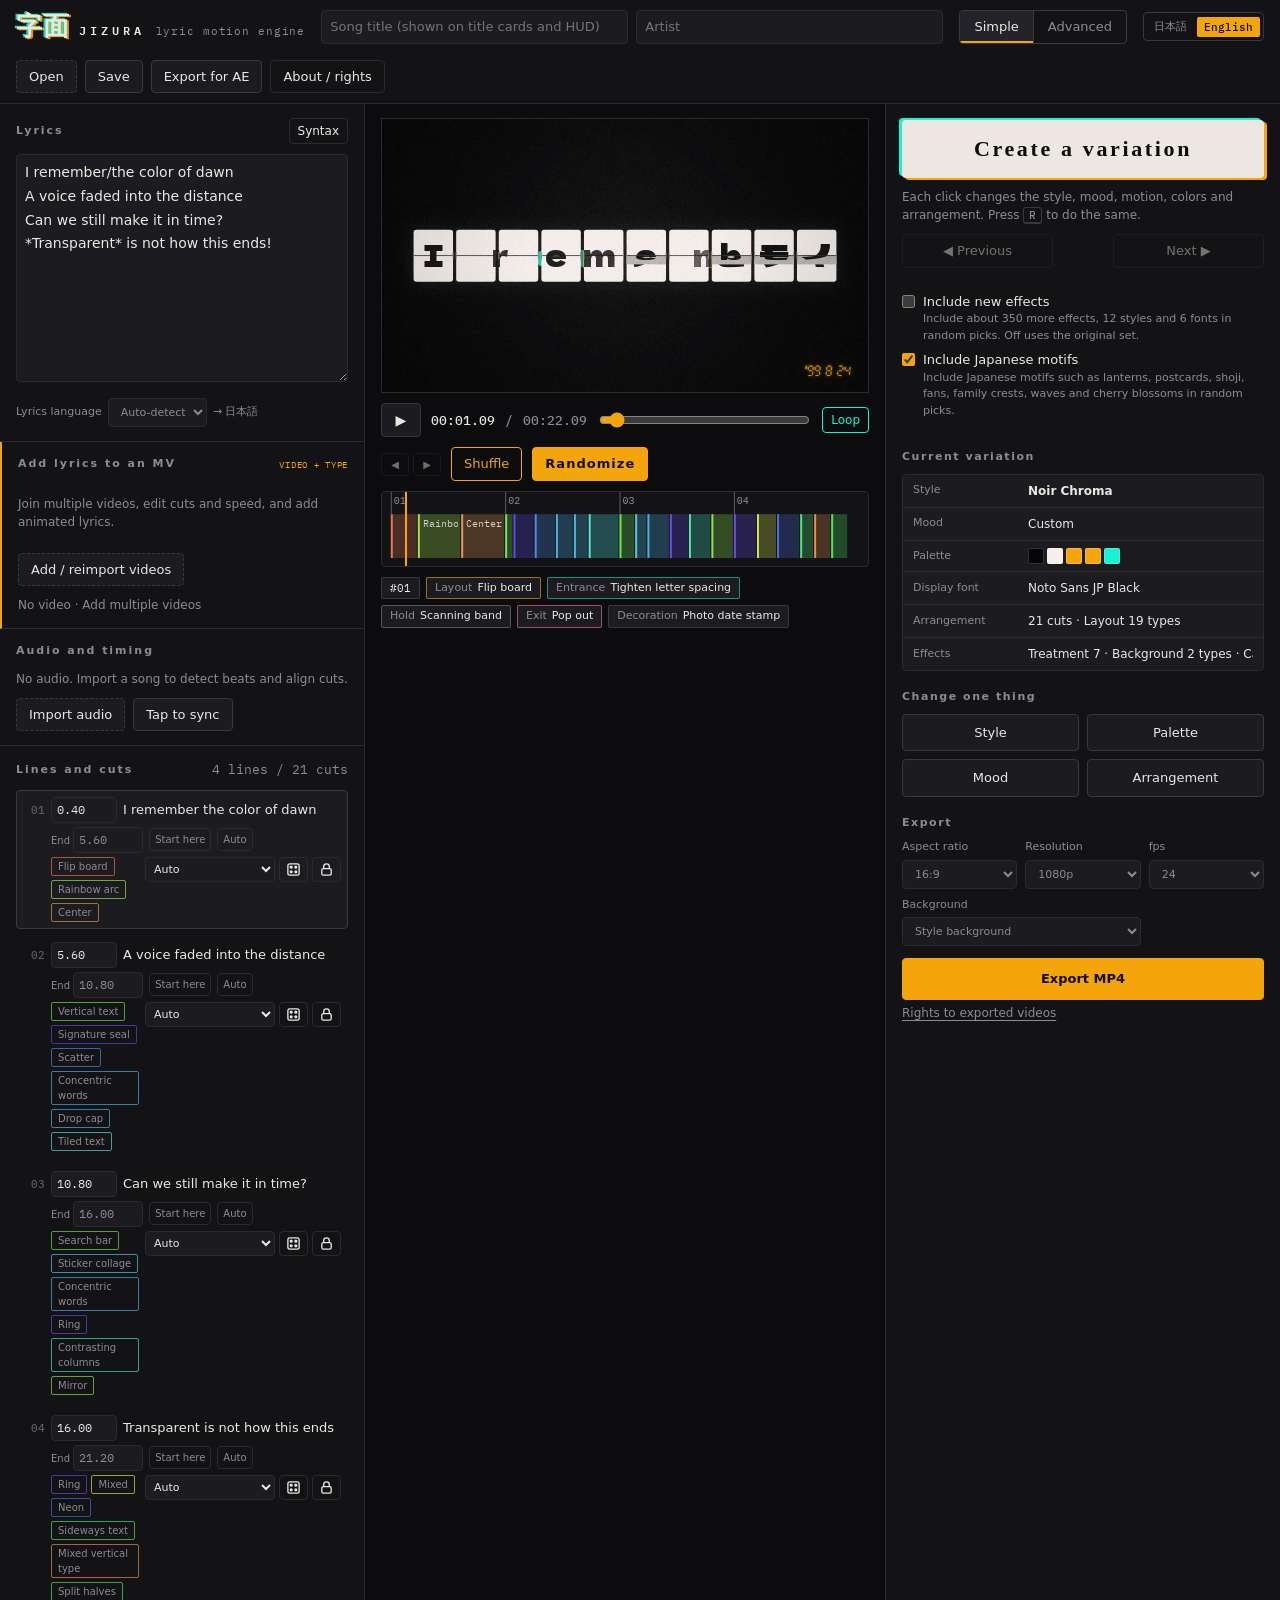
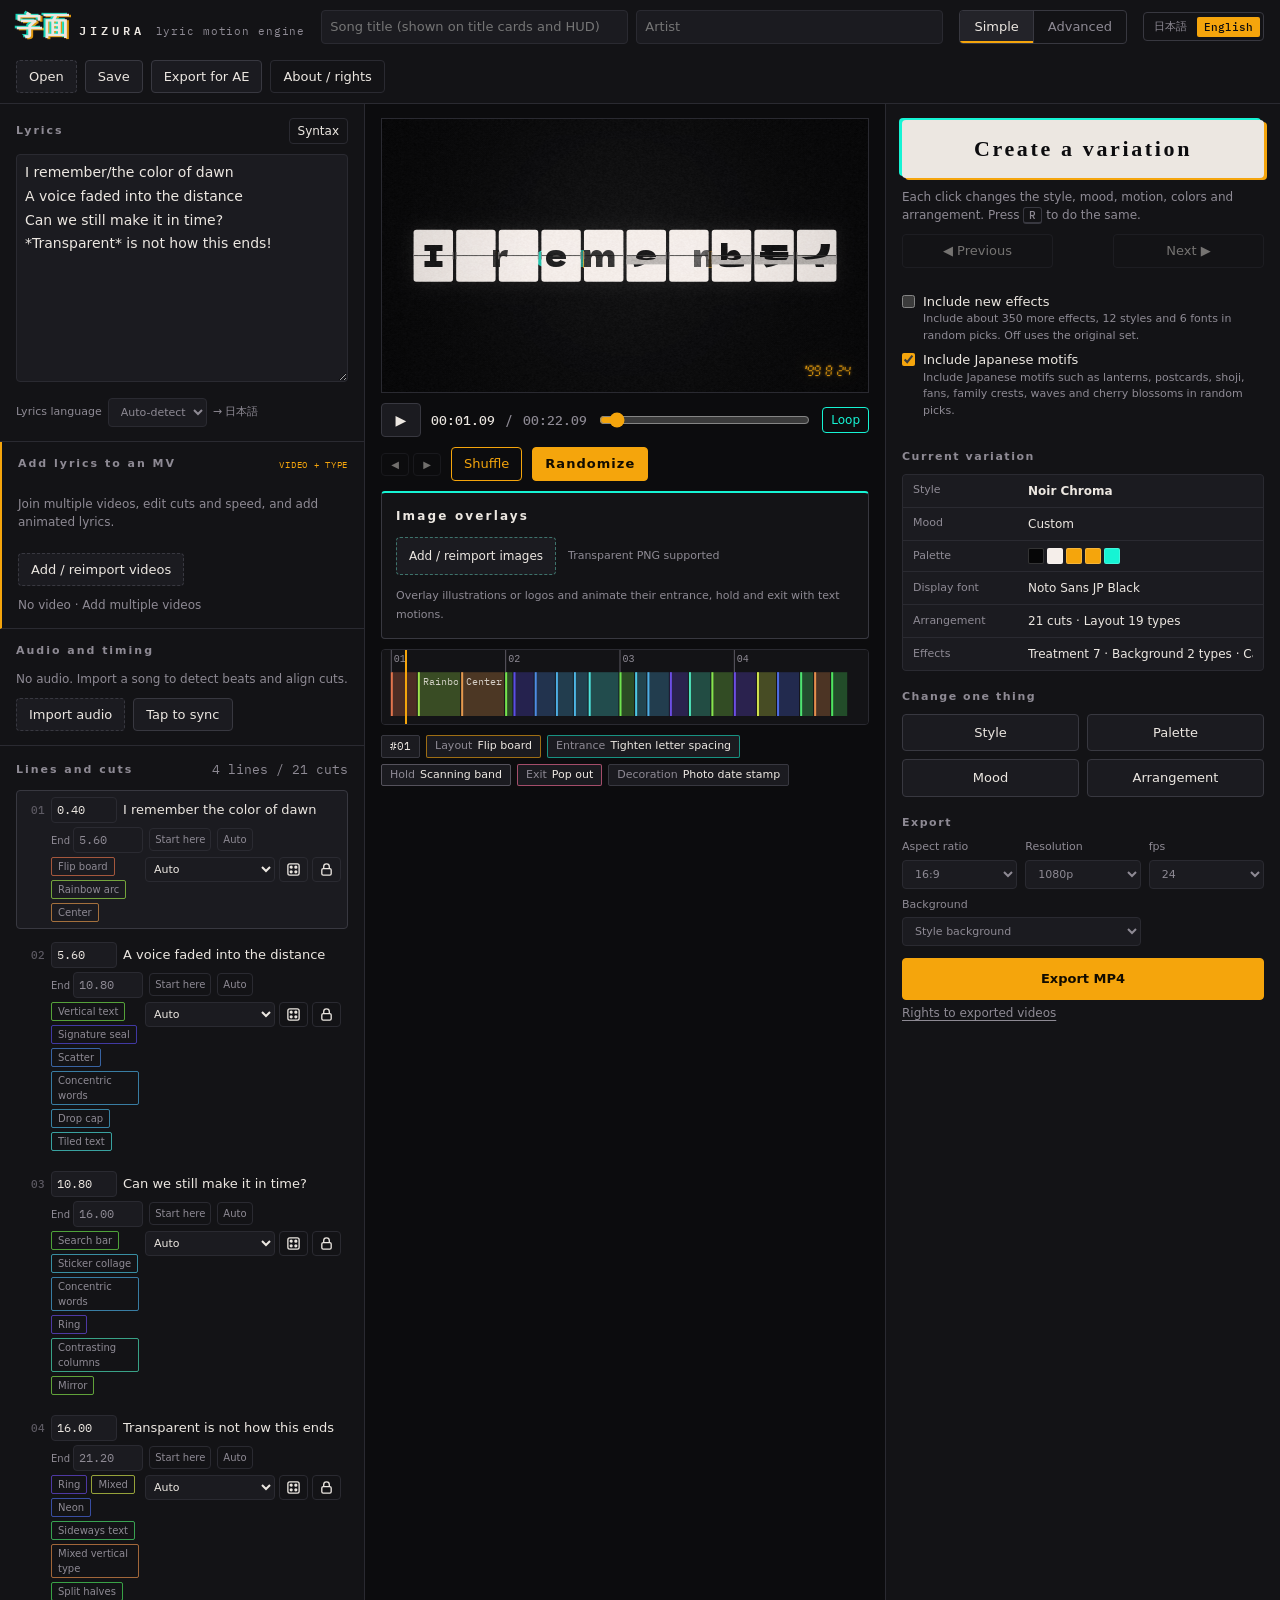
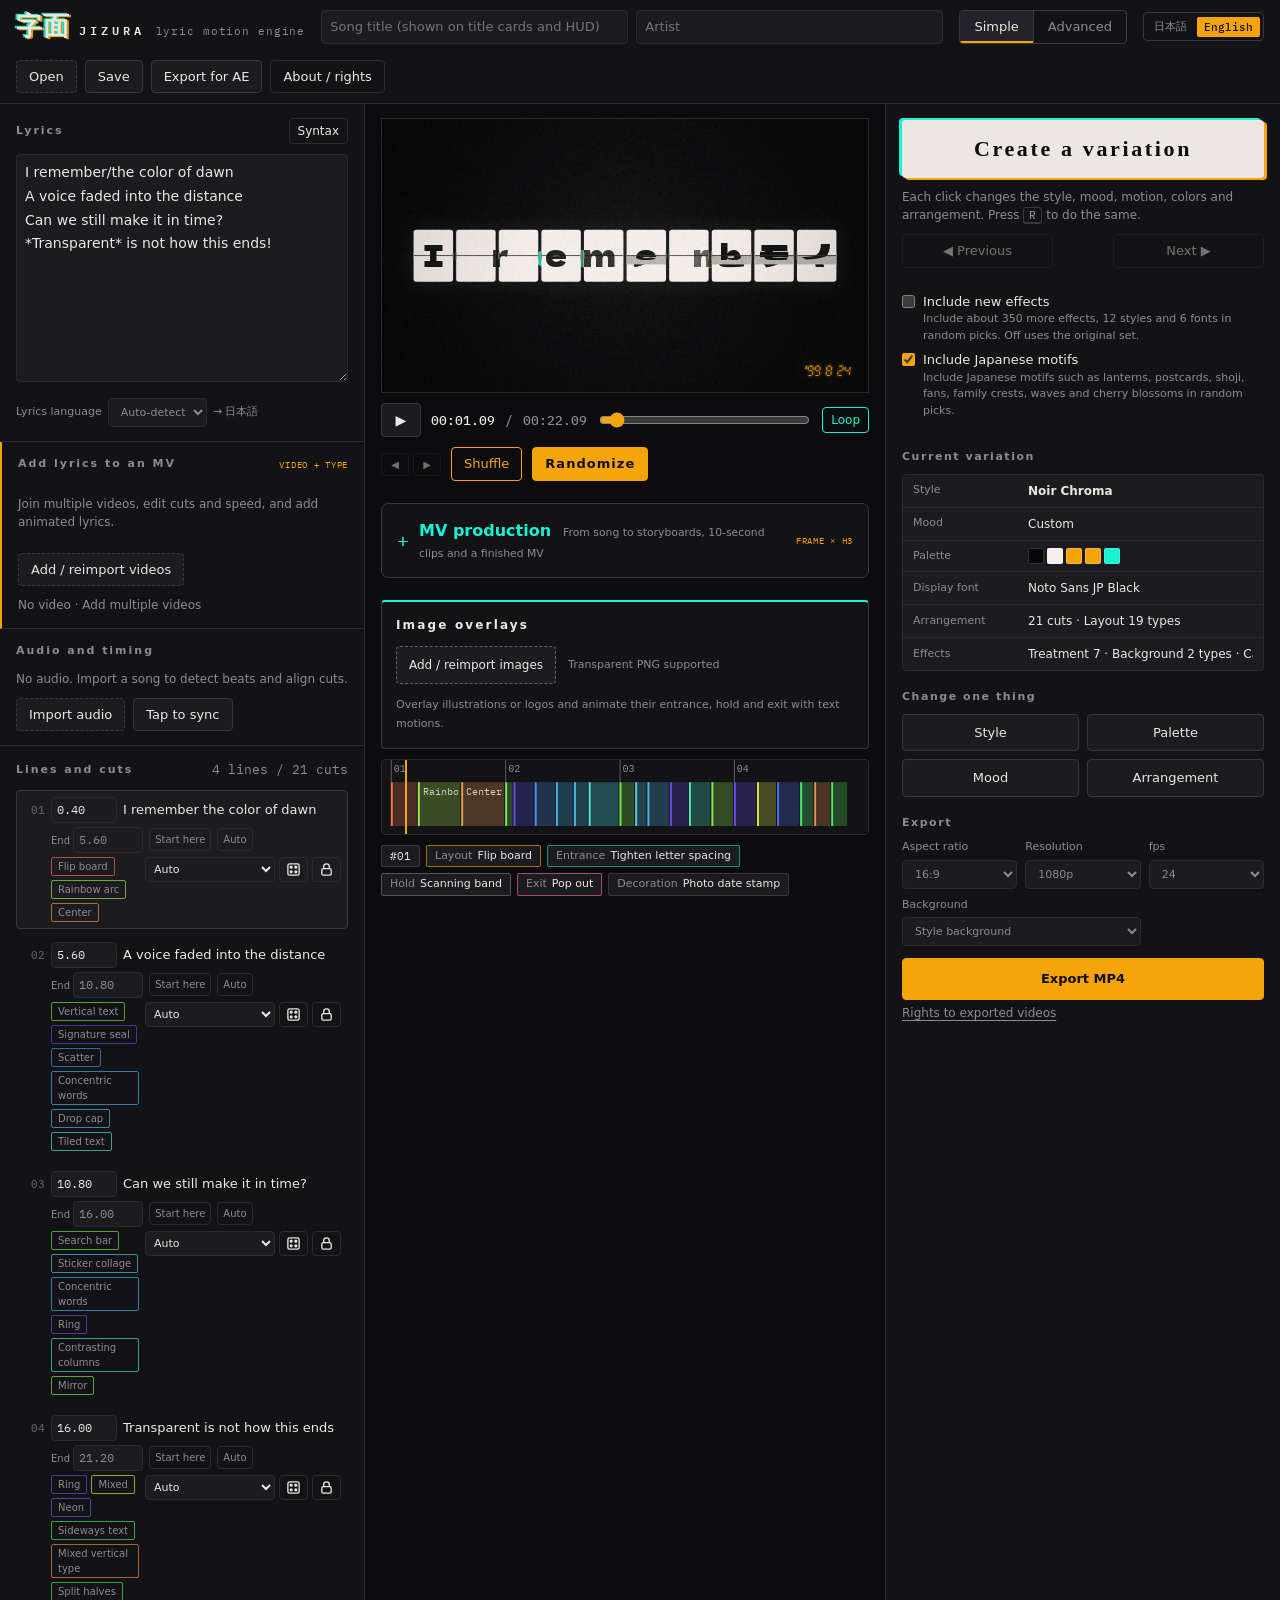
